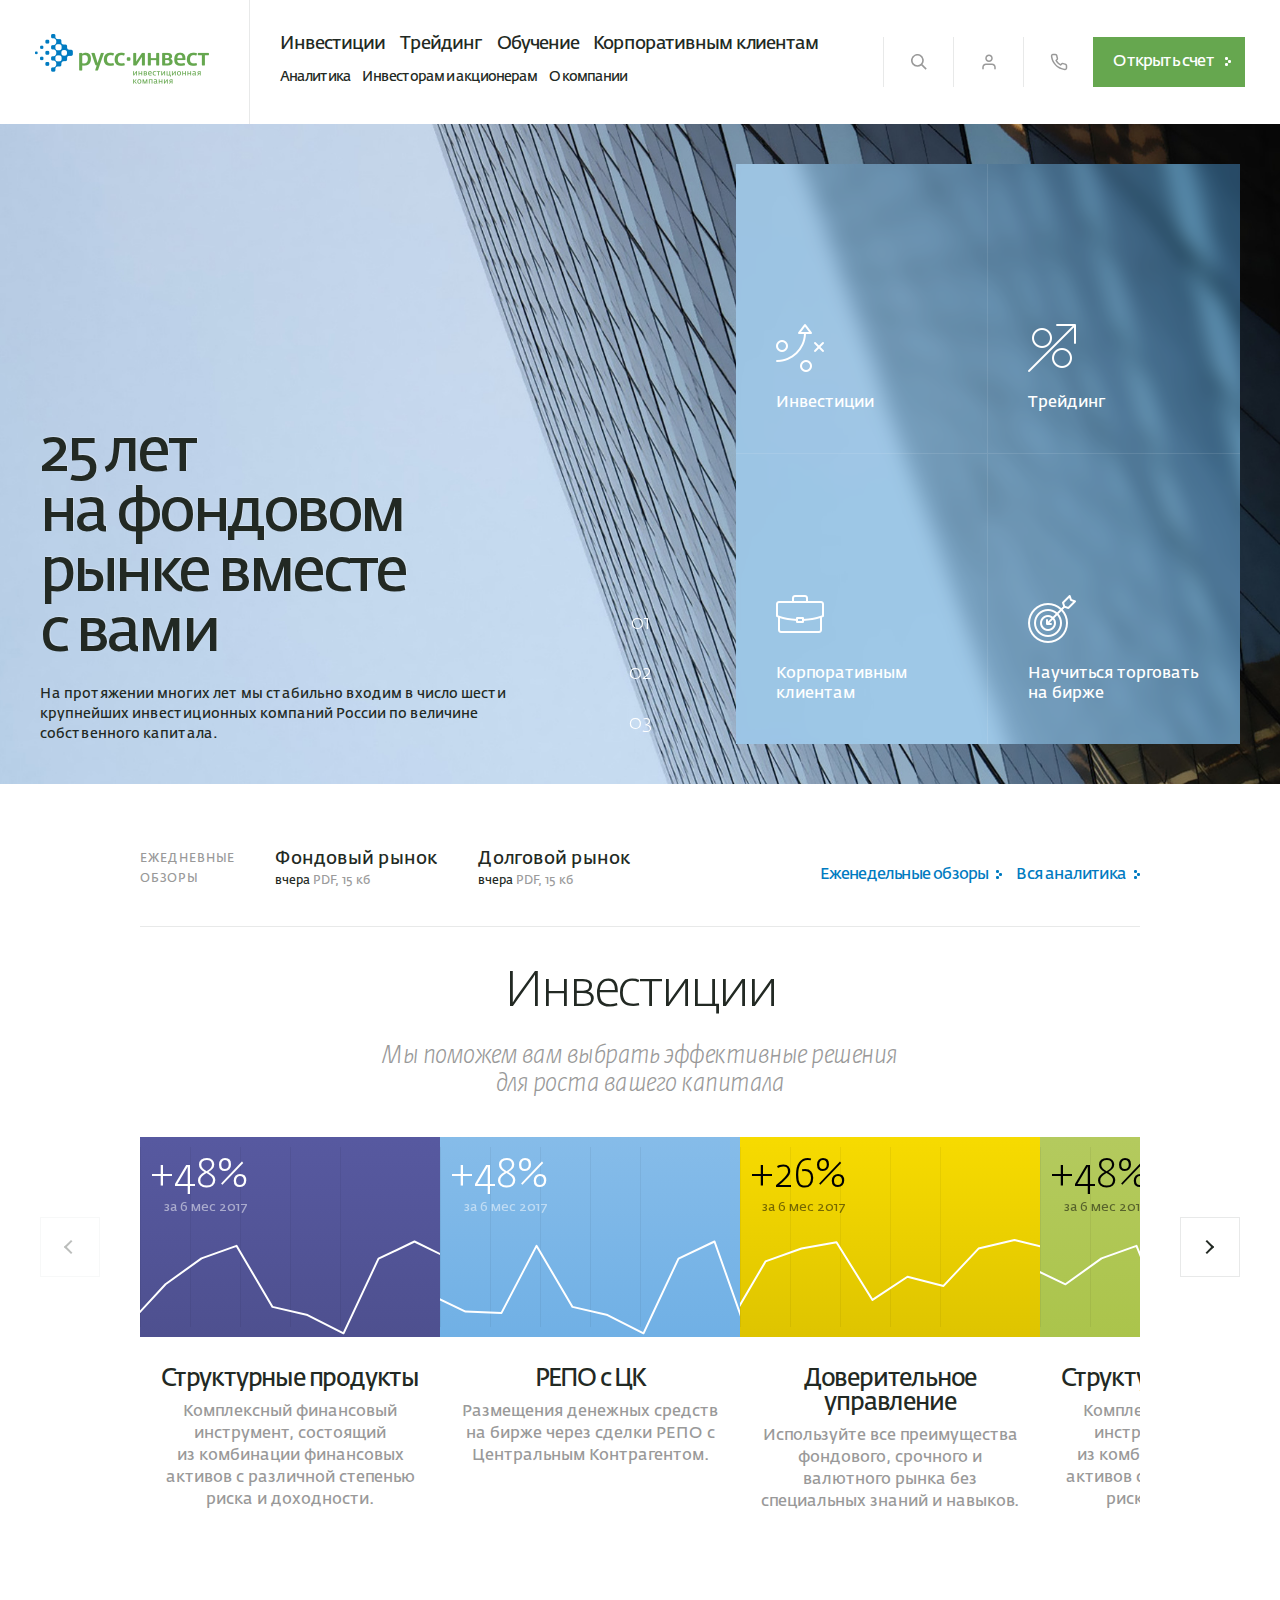
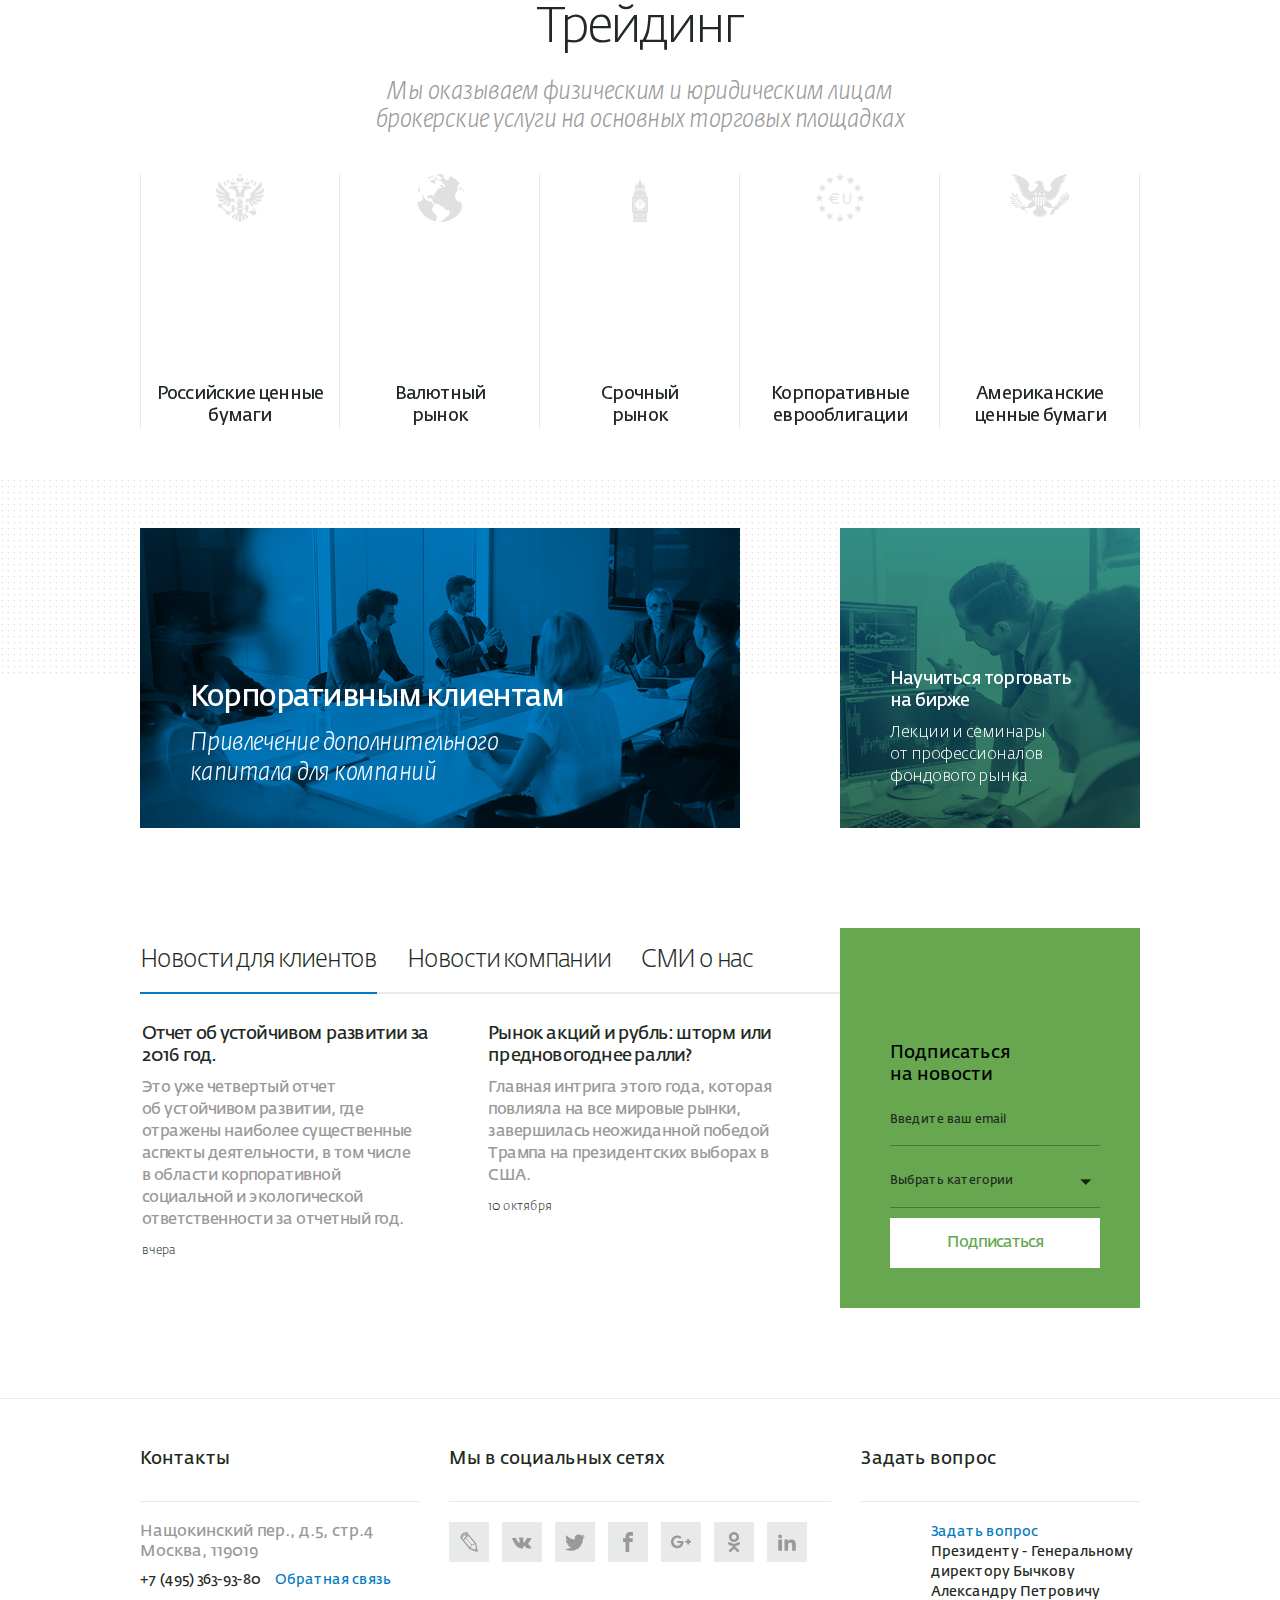
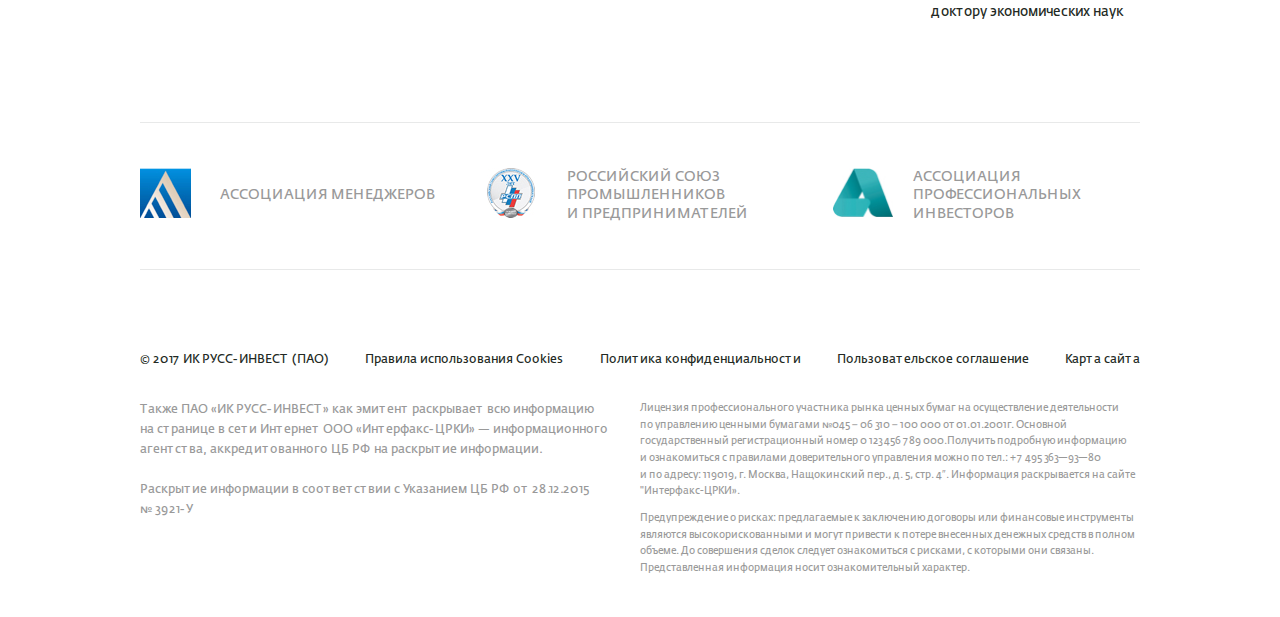
==== index.html @ 2581b84e "+ pages" ====
<!doctype html>
<html lang="ru">

<head>
  <meta charset="utf-8">
  <title>Руссинвест | Главная страница</title>
  <meta content="На протяжении многих лет мы стабильно входим в число шести крупнейших инвестиционных компаний России по величине собственного капитала." name="description">
  <meta content="" name="keywords">
  <meta content="IE=edge" http-equiv="X-UA-Compatible">
  <meta content="telephone=no" name="format-detection">
  <meta property="og:title" content="Главная страница">
  <meta property="og:description" content="На протяжении многих лет мы стабильно входим в число шести крупнейших инвестиционных компаний России по величине собственного капитала.">

  <link rel="shortcut icon" href="favicon.ico">

  <meta name="viewport" content="width=device-width, initial-scale=1.0">
  <meta name="HandheldFriendly" content="true">



  <link href="stylesheets/style.css" rel="stylesheet" type="text/css">


  <script src="javascripts/amcharts/amcharts.js"></script>
  <script src="javascripts/amcharts/serial.js"></script>
</head>

<body>
  <svg xmlns="http://www.w3.org/2000/svg" class="svg-icon-store">

    <defs>
      <pattern id="pattern1" x="0" y="0" width="6" height="6" patternUnits="userSpaceOnUse">
        <rect x="2" y="2" width="1" height="1" fill="rgba(0, 0, 0, .1)"></rect>
        <rect x="1" y="2" width="1" height="1" fill="rgba(0, 0, 0, .05)"></rect>
        <rect x="2" y="3" width="1" height="1" fill="rgba(0, 0, 0, .05)"></rect>
      </pattern>
    </defs>

    <linearGradient id="green-gradient" x1="0%" y1="0%" x2="100%" y2="100%">
      <stop offset="0%" stop-color="#60a14a" />
      <stop offset="30%" stop-color="#60a14a" />
      <stop offset="100%" stop-color="#98e37e" />
    </linearGradient>

    <linearGradient id="blue-gradient" x1="0%" y1="0%" x2="100%" y2="100%">
      <stop offset="0%" stop-color="#82b7ff" />
      <stop offset="50%" stop-color="#82b7ff" />
      <stop offset="100%" stop-color="#a8d3ff" />
    </linearGradient>


    <symbol id="i-facebook" viewBox="0 0 32 32">
      <path d="M19 6h5V0h-5c-3.86 0-7 3.14-7 7v3H8v6h4v16h6V16h5l1-6h-6V7c0-.542.458-1 1-1z" />
    </symbol>
    <symbol id="i-gplus" viewBox="0 0 32 32">
      <path d="M10.181 14.294v3.494h5.775c-.231 1.5-1.744 4.394-5.775 4.394-3.475 0-6.313-2.881-6.313-6.431S6.706 9.32 10.181 9.32c1.981 0 3.3.844 4.056 1.569l2.762-2.662c-1.775-1.656-4.075-2.662-6.819-2.662C4.549 5.571-.001 10.121-.001 15.753s4.55 10.181 10.181 10.181c5.875 0 9.775-4.131 9.775-9.95a9.27 9.27 0 0 0-.163-1.688h-9.613zM32 14h-3v-3h-3v3h-3v3h3v3h3v-3h3z"
      />
    </symbol>
    <symbol id="i-instagram" viewBox="0 0 32 32">
      <path d="M16 2.881c4.275 0 4.781.019 6.462.094 1.563.069 2.406.331 2.969.55a4.952 4.952 0 0 1 1.837 1.194 5.015 5.015 0 0 1 1.2 1.838c.219.563.481 1.412.55 2.969.075 1.688.094 2.194.094 6.463s-.019 4.781-.094 6.463c-.069 1.563-.331 2.406-.55 2.969a4.94 4.94 0 0 1-1.194 1.837 5.02 5.02 0 0 1-1.837 1.2c-.563.219-1.413.481-2.969.55-1.688.075-2.194.094-6.463.094s-4.781-.019-6.463-.094c-1.563-.069-2.406-.331-2.969-.55a4.952 4.952 0 0 1-1.838-1.194 5.02 5.02 0 0 1-1.2-1.837c-.219-.563-.481-1.413-.55-2.969-.075-1.688-.094-2.194-.094-6.463s.019-4.781.094-6.463c.069-1.563.331-2.406.55-2.969a4.964 4.964 0 0 1 1.194-1.838 5.015 5.015 0 0 1 1.838-1.2c.563-.219 1.412-.481 2.969-.55 1.681-.075 2.188-.094 6.463-.094zM16 0c-4.344 0-4.887.019-6.594.094-1.7.075-2.869.35-3.881.744-1.056.412-1.95.956-2.837 1.85a7.833 7.833 0 0 0-1.85 2.831C.444 6.538.169 7.7.094 9.4.019 11.113 0 11.656 0 16s.019 4.887.094 6.594c.075 1.7.35 2.869.744 3.881.413 1.056.956 1.95 1.85 2.837a7.82 7.82 0 0 0 2.831 1.844c1.019.394 2.181.669 3.881.744 1.706.075 2.25.094 6.594.094s4.888-.019 6.594-.094c1.7-.075 2.869-.35 3.881-.744 1.05-.406 1.944-.956 2.831-1.844s1.438-1.781 1.844-2.831c.394-1.019.669-2.181.744-3.881.075-1.706.094-2.25.094-6.594s-.019-4.887-.094-6.594c-.075-1.7-.35-2.869-.744-3.881a7.506 7.506 0 0 0-1.831-2.844A7.82 7.82 0 0 0 26.482.843C25.463.449 24.301.174 22.601.099c-1.712-.081-2.256-.1-6.6-.1z"
      />
      <path d="M16 7.781c-4.537 0-8.219 3.681-8.219 8.219s3.681 8.219 8.219 8.219 8.219-3.681 8.219-8.219A8.221 8.221 0 0 0 16 7.781zm0 13.55a5.331 5.331 0 1 1 0-10.663 5.331 5.331 0 0 1 0 10.663zM26.462 7.456a1.919 1.919 0 1 1-3.838 0 1.919 1.919 0 0 1 3.838 0z"
      />
    </symbol>
    <symbol id="i-linkedin2" viewBox="0 0 32 32">
      <path d="M12 12h5.535v2.837h.079c.77-1.381 2.655-2.837 5.464-2.837C28.92 12 30 15.637 30 20.367V30h-5.769v-8.54c0-2.037-.042-4.657-3.001-4.657-3.005 0-3.463 2.218-3.463 4.509V30H12V12zM2 12h6v18H2V12zM8 7a3 3 0 1 1-6 0 3 3 0 0 1 6 0z" />
    </symbol>
    <symbol id="i-lj" viewBox="0 0 21 24">
      <path fill-rule="evenodd" d="M17.78 14.537c-.91.695-2.83 1.104-4.365.798.121 1.247-.141 2.84-.91 4.127l2.81 1.064 2.262.858c.323-.572.808-.92 1.354-1.144l-.526-2.555-.626-3.148zm-7.476-9.32c-1.193.225-2.364.838-3.395 1.737l5.86 7.153c.686.818 3.656.491 4.586-.306l-7.051-8.584zm2.02 9.239l-5.84-7.093a9.43 9.43 0 0 0-1.878 2.8l7.273 8.87c.425-.572 1.293-3.556.445-4.577zM8.223 2.682c-2.587.49-4.648 2.269-5.718 4.926l1.333 1.635C5.01 6.566 7.273 4.747 9.536 4.277L8.223 2.682zM7.11 5.176L5.879 3.684a6.857 6.857 0 0 1 1.778-.756l1.192 1.43a7.1 7.1 0 0 0-1.738.818zM1.757 6.709c1.03-2.698 3.414-4.517 5.698-4.967l-.283-.327c-2.587.164-5.031 1.962-5.718 4.906l.303.388zM7.98.189L18.749 13.31c.161.205.262.41.303.676l1.94 9.524c.06.265-.203.573-.486.47-3.01-1.125-5.96-2.248-8.93-3.372-.242-.082-.323-.164-.485-.349L.101 6.872c-.102-.122-.122-.327-.082-.49.465-1.84 1.071-3.21 2.607-4.517C4.16.536 5.616.148 7.516.005c.222-.02.323.02.464.184z"
      />
    </symbol>
    <symbol id="i-odnoklassniki" viewBox="0 0 20 28">
      <path d="M10 14.172c-3.906 0-7.094-3.172-7.094-7.078C2.906 3.172 6.093 0 10 0s7.094 3.172 7.094 7.094c0 3.906-3.187 7.078-7.094 7.078zm0-10.578a3.49 3.49 0 0 0-3.484 3.5c0 1.922 1.563 3.484 3.484 3.484s3.484-1.563 3.484-3.484c0-1.937-1.563-3.5-3.484-3.5zm8.172 11.437c.688 1.406-.094 2.078-1.875 3.234-1.5.953-3.563 1.328-4.922 1.469l1.141 1.125 4.172 4.172c.625.641.625 1.672 0 2.297l-.187.203a1.66 1.66 0 0 1-2.312 0 956.276 956.276 0 0 0-4.172-4.188l-4.172 4.188c-.641.625-1.672.625-2.297 0l-.187-.203a1.612 1.612 0 0 1 0-2.297c1.062-1.062 2.578-2.594 4.172-4.172l1.125-1.125c-1.344-.141-3.437-.5-4.953-1.469-1.781-1.156-2.562-1.828-1.875-3.234.406-.797 1.516-1.469 2.984-.313 0 0 1.984 1.578 5.187 1.578s5.187-1.578 5.187-1.578c1.469-1.156 2.578-.484 2.984.313z"
      />
    </symbol>
    <symbol id="i-phone" viewBox="0 0 24 24">
      <path d="M20.4 13.9c-.9-.1-1.8-.3-2.6-.6-1.1-.4-2.3-.1-3.2.7l-.7.7c-1.8-1.2-3.4-2.7-4.6-4.6l.7-.7c.8-.8 1.1-2.1.7-3.2-.3-.8-.5-1.7-.6-2.6C9.9 2.1 8.6 1 7.1 1H3.8c-.8.1-1.5.5-2 1.1s-.7 1.4-.7 2.2c.3 3.2 1.5 6.4 3.2 9.1 1.6 2.5 3.8 4.7 6.3 6.3 2.7 1.8 5.9 2.9 9.1 3.2h.3c.8 0 1.6-.3 2.1-.9s.9-1.3.9-2.1v-3c0-1.5-1.1-2.8-2.6-3zm.6 3v3c0 .3-.1.5-.3.7s-.4.3-.8.3c-2.9-.3-5.7-1.3-8.2-2.9-2.3-1.4-4.2-3.4-5.7-5.7C4.4 9.8 3.4 7 3.1 4.1c0-.3.1-.5.2-.7.2-.2.5-.4.8-.4h3c.5 0 .9.4 1 .9.1 1 .4 2.1.8 3 .1.4 0 .8-.2 1.1L7.4 9.2c-.3.3-.4.8-.2 1.2 1.5 2.7 3.7 4.9 6.4 6.4.4.2.9.2 1.2-.2l1.3-1.3c.3-.3.7-.4 1.1-.2 1 .4 2 .6 3 .8.4.1.8.5.8 1z"
      />
    </symbol>
    <symbol id="i-search" viewBox="0 0 20 20">
      <path d="M12.9 14.32a7.947 7.947 0 0 1-4.908 1.682 8 8 0 1 1 6.305-3.075l.013-.018 5.35 5.33-1.42 1.42-5.33-5.34zM8 14A6 6 0 1 0 8 2a6 6 0 1 0 0 12z" />
    </symbol>
    <symbol id="i-twitter" viewBox="0 0 32 32">
      <path d="M32 7.075a12.941 12.941 0 0 1-3.769 1.031 6.601 6.601 0 0 0 2.887-3.631 13.21 13.21 0 0 1-4.169 1.594A6.565 6.565 0 0 0 22.155 4a6.563 6.563 0 0 0-6.563 6.563c0 .512.056 1.012.169 1.494A18.635 18.635 0 0 1 2.23 5.195a6.56 6.56 0 0 0-.887 3.3 6.557 6.557 0 0 0 2.919 5.463 6.565 6.565 0 0 1-2.975-.819v.081a6.565 6.565 0 0 0 5.269 6.437 6.574 6.574 0 0 1-2.968.112 6.588 6.588 0 0 0 6.131 4.563 13.17 13.17 0 0 1-9.725 2.719 18.568 18.568 0 0 0 10.069 2.95c12.075 0 18.681-10.006 18.681-18.681 0-.287-.006-.569-.019-.85A13.216 13.216 0 0 0 32 7.076z"
      />
    </symbol>
    <symbol id="i-user" viewBox="0 0 24 24">
      <path d="M16 14H8c-2.8 0-5 2.2-5 5v2c0 .6.4 1 1 1s1-.4 1-1v-2c0-1.7 1.3-3 3-3h8c1.7 0 3 1.3 3 3v2c0 .6.4 1 1 1s1-.4 1-1v-2c0-2.8-2.2-5-5-5zM12 12c2.8 0 5-2.2 5-5s-2.2-5-5-5-5 2.2-5 5 2.2 5 5 5zm0-8c1.7 0 3 1.3 3 3s-1.3 3-3 3-3-1.3-3-3 1.3-3 3-3z" />
    </symbol>
    <symbol id="i-vk" viewBox="0 0 31 28">
      <path d="M29.953 8.125c.234.641-.5 2.141-2.344 4.594-3.031 4.031-3.359 3.656-.859 5.984 2.406 2.234 2.906 3.313 2.984 3.453 0 0 1 1.75-1.109 1.766l-4 .063c-.859.172-2-.609-2-.609-1.5-1.031-2.906-3.703-4-3.359 0 0-1.125.359-1.094 2.766.016.516-.234.797-.234.797s-.281.297-.828.344h-1.797c-3.953.25-7.438-3.391-7.438-3.391S3.421 16.595.078 8.736c-.219-.516.016-.766.016-.766s.234-.297.891-.297l4.281-.031c.406.063.688.281.688.281s.25.172.375.5c.703 1.75 1.609 3.344 1.609 3.344 1.563 3.219 2.625 3.766 3.234 3.437 0 0 .797-.484.625-4.375-.063-1.406-.453-2.047-.453-2.047-.359-.484-1.031-.625-1.328-.672-.234-.031.156-.594.672-.844.766-.375 2.125-.391 3.734-.375 1.266.016 1.625.094 2.109.203 1.484.359.984 1.734.984 5.047 0 1.062-.203 2.547.562 3.031.328.219 1.141.031 3.141-3.375 0 0 .938-1.625 1.672-3.516.125-.344.391-.484.391-.484s.25-.141.594-.094l4.5-.031c1.359-.172 1.578.453 1.578.453z"
      />
    </symbol>
  </svg>
  <div class="wrapper">
    <header class="header">
      <div class="header__row">
        <a href="/" class="header__logo">
          <img src="images/logo.png" srcset="images/logo2x.png 2x, images/logo3x.png 3x" alt="header__logo-img" class="Руссинвест" />
        </a>
        <div class="header__col header__col--nav">
          <nav class="nav">

            <a class="nav__item " href="/invest.html">Инвестиции</a>

            <a class="nav__item " href="/trading.html">Трейдинг</a>

            <a class="nav__item " href="/learn_trading.html">Обучение</a>

            <a class="nav__item " href="/corporate.html">Корпоративным клиентам</a>

          </nav>
          <div class="nav nav--variant-small">

            <a href="/analytics.html" class="nav__item ">Аналитика</a>

            <a href="/investors.html" class="nav__item ">Инвесторам и акционерам</a>

            <a href="/about.html" class="nav__item ">О компании</a>

          </div>
        </div>

        <div class="header__col header__col--bar">
          <div class="bar">
            <div class="bar__item">
              <a href="#" class="bar__btn"><span class="svg-icon svg-icon--i-search "><svg xmlns="http://www.w3.org/2000/svg" class="svg-icon__glyph" role="img"><use xlink:href="#i-search"></use></svg></span></a>
            </div>
            <div class="bar__item">
              <a href="#" class="bar__btn"><span class="svg-icon svg-icon--i-user "><svg xmlns="http://www.w3.org/2000/svg" class="svg-icon__glyph" role="img"><use xlink:href="#i-user"></use></svg></span></a>
            </div>
            <div class="bar__item">
              <a href="#" class="bar__btn"><span class="svg-icon svg-icon--i-phone "><svg xmlns="http://www.w3.org/2000/svg" class="svg-icon__glyph" role="img"><use xlink:href="#i-phone"></use></svg></span></a>
            </div>
            <div class="bar__item">
              <a href="#" class="btn btn--default btn--with-arrow">

            Открыть счет

          </a>
            </div>
          </div>
        </div>
      </div>
    </header>
  </div>


  <section class="section hero">
    <div class="hero__wrapper">
      <div class="hero__slider">

        <div class="hero__slide " style="background-image: url(uploads/bitmap.jpg)">
          <div class="hero__container">

            <div class="hero__row">
              <div class="hero__column">
                <div class="hero__data">
                  <h2 class="hero__title">25&nbsp;лет на&nbsp;фондовом рынке вместе с&nbsp;вами</h2>
                  <p class="hero__text">На&nbsp;протяжении многих лет мы&nbsp;стабильно входим в&nbsp;число шести крупнейших инвестиционных компаний России по&nbsp;величине собственного капитала.</p>
                </div>
              </div>
              <div class="hero__column hero__column--position-right">
                <div class="hero__tile-list">
                  <div class="hero__tile-item">
                    <a class="hero__tile">
                      <div class="hero__tile-icon">
                        <img src="uploads/finance-finance-plan.png" srcset="uploads/finance-finance-plan2x.png 2x, uploads/finance-finance-plan3x.png 3x" alt="" />
                      </div>
                      <div class="hero__tile-text">Инвестиции</div>
                    </a>
                  </div>
                  <div class="hero__tile-item">
                    <a class="hero__tile">
                      <div class="hero__tile-icon">
                        <img src="uploads/finance-increasing-revenue.png" srcset="uploads/finance-increasing-revenue2x.png 2x, uploads/finance-increasing-revenue3x.png 3x" alt="" />
                      </div>
                      <div class="hero__tile-text">Трейдинг</div>
                    </a>
                  </div>
                  <div class="hero__tile-item">
                    <a class="hero__tile">
                      <div class="hero__tile-icon">
                        <img src="uploads/finance-business-bag.png" srcset="uploads/finance-business-bag2x.png 2x, uploads/finance-business-bag3x.png 3x" alt="" />
                      </div>
                      <div class="hero__tile-text">Корпоративным клиентам</div>
                    </a>
                  </div>
                  <div class="hero__tile-item">
                    <a class="hero__tile">
                      <div class="hero__tile-icon">
                        <img src="uploads/finance-finance-target-2.png" srcset="uploads/finance-finance-target-22x.png 2x, uploads/finance-finance-target-23x.png 3x" alt="" />
                      </div>
                      <div class="hero__tile-text">Научиться торговать на&nbsp;бирже</div>
                    </a>
                  </div>
                </div>
              </div>
            </div>
          </div>
        </div>

        <div class="hero__slide hero__slide--theme-dark" style="background-image: url(uploads/bitmap2.jpg)">
          <div class="hero__container">

            <div class="hero__row">
              <div class="hero__column">
                <div class="hero__data">
                  <h2 class="hero__title">Lorem ipsum dolor sit amet.</h2>
                  <p class="hero__text">Lorem ipsum dolor sit amet, consectetur adipisicing elit. Consequuntur eaque, itaque, totam vel magnam blanditiis ipsam. Molestiae amet quibusdam, dolore quis molestias ex dolorem minima, consequuntur cupiditate quasi in facilis.</p>
                </div>
              </div>
              <div class="hero__column hero__column--position-right">
                <div class="hero__tile-list">
                  <div class="hero__tile-item">
                    <a class="hero__tile">
                      <div class="hero__tile-icon">
                        <img src="uploads/finance-finance-plan.png" srcset="uploads/finance-finance-plan2x.png 2x, uploads/finance-finance-plan3x.png 3x" alt="" />
                      </div>
                      <div class="hero__tile-text">Инвестиции</div>
                    </a>
                  </div>
                  <div class="hero__tile-item">
                    <a class="hero__tile">
                      <div class="hero__tile-icon">
                        <img src="uploads/finance-increasing-revenue.png" srcset="uploads/finance-increasing-revenue2x.png 2x, uploads/finance-increasing-revenue3x.png 3x" alt="" />
                      </div>
                      <div class="hero__tile-text">Трейдинг</div>
                    </a>
                  </div>
                  <div class="hero__tile-item">
                    <a class="hero__tile">
                      <div class="hero__tile-icon">
                        <img src="uploads/finance-business-bag.png" srcset="uploads/finance-business-bag2x.png 2x, uploads/finance-business-bag3x.png 3x" alt="" />
                      </div>
                      <div class="hero__tile-text">Корпоративным клиентам</div>
                    </a>
                  </div>
                  <div class="hero__tile-item">
                    <a class="hero__tile">
                      <div class="hero__tile-icon">
                        <img src="uploads/finance-finance-target-2.png" srcset="uploads/finance-finance-target-22x.png 2x, uploads/finance-finance-target-23x.png 3x" alt="" />
                      </div>
                      <div class="hero__tile-text">Научиться торговать на&nbsp;бирже</div>
                    </a>
                  </div>
                </div>
              </div>
            </div>
          </div>
        </div>

        <div class="hero__slide " style="background-image: url(uploads/bitmap.jpg)">
          <div class="hero__container">

            <div class="hero__row">
              <div class="hero__column">
                <div class="hero__data">
                  <h2 class="hero__title">Consequuntur eaque, itaque, totam</h2>
                  <p class="hero__text">Lorem ipsum dolor sit amet, consectetur adipisicing elit. Consequuntur eaque, itaque, totam vel magnam blanditiis ipsam. Molestiae amet quibusdam, dolore quis molestias ex dolorem minima, consequuntur cupiditate quasi in facilis.</p>
                </div>
              </div>
              <div class="hero__column hero__column--position-right">
                <div class="hero__tile-list">
                  <div class="hero__tile-item">
                    <a class="hero__tile">
                      <div class="hero__tile-icon">
                        <img src="uploads/finance-finance-plan.png" srcset="uploads/finance-finance-plan2x.png 2x, uploads/finance-finance-plan3x.png 3x" alt="" />
                      </div>
                      <div class="hero__tile-text">Инвестиции</div>
                    </a>
                  </div>
                  <div class="hero__tile-item">
                    <a class="hero__tile">
                      <div class="hero__tile-icon">
                        <img src="uploads/finance-increasing-revenue.png" srcset="uploads/finance-increasing-revenue2x.png 2x, uploads/finance-increasing-revenue3x.png 3x" alt="" />
                      </div>
                      <div class="hero__tile-text">Трейдинг</div>
                    </a>
                  </div>
                  <div class="hero__tile-item">
                    <a class="hero__tile">
                      <div class="hero__tile-icon">
                        <img src="uploads/finance-business-bag.png" srcset="uploads/finance-business-bag2x.png 2x, uploads/finance-business-bag3x.png 3x" alt="" />
                      </div>
                      <div class="hero__tile-text">Корпоративным клиентам</div>
                    </a>
                  </div>
                  <div class="hero__tile-item">
                    <a class="hero__tile">
                      <div class="hero__tile-icon">
                        <img src="uploads/finance-finance-target-2.png" srcset="uploads/finance-finance-target-22x.png 2x, uploads/finance-finance-target-23x.png 3x" alt="" />
                      </div>
                      <div class="hero__tile-text">Научиться торговать на&nbsp;бирже</div>
                    </a>
                  </div>
                </div>
              </div>
            </div>
          </div>
        </div>

      </div>
    </div>
  </section>
  <div class="section">
    <div class="container">
      <div class="docline">
        <div class="docline__item docline__label">
          Ежедневные
          <br>обзоры
        </div>
        <div class="docline__item">
          <a href="/" download class="docline__doc">
            <span class="docline__doc-title">Фондовый рынок</span>
            <div class="docline__doc-meta">
              <span class="docline__doc-date">вчера</span>
              <span class="docline__doc-info">PDF, 15 кб</span>
            </div>
          </a>
        </div>
        <div class="docline__item">
          <a href="/" download class="docline__doc">
            <span class="docline__doc-title">Долговой рынок</span>
            <div class="docline__doc-meta">
              <span class="docline__doc-date">вчера</span>
              <span class="docline__doc-info">PDF, 15 кб</span>
            </div>
          </a>
        </div>

        <div class="docline__controls">
          <a href="#" class="brandlink">Еженедельные обзоры</a>
          <a href="#" class="brandlink">Вся аналитика</a>
        </div>

      </div>
      <h2 class="title">Инвестиции</h2>
      <p class="title-text">Мы&nbsp;поможем вам выбрать эффективные решения для роста вашего капитала</p>
      <div class="invest-slider">
        <div class="invest-slider__arrow invest-slider__arrow--prev"></div>
        <div class="invest-slider__arrow invest-slider__arrow--next"></div>
        <div class="invest-slider__outer">
          <div class="invest-slider__list">
            <div class="invest-slider__item">
              <a href="/" class="invest-card" data-chart="%5B%7B%22date%22%3A%221950%22%2C%22value%22%3A-0.307%7D%2C%7B%22date%22%3A%221951%22%2C%22value%22%3A-0.168%7D%2C%7B%22date%22%3A%221952%22%2C%22value%22%3A-0.073%7D%2C%7B%22date%22%3A%221953%22%2C%22value%22%3A-0.027%7D%2C%7B%22date%22%3A%221954%22%2C%22value%22%3A-0.251%7D%2C%7B%22date%22%3A%221955%22%2C%22value%22%3A-0.281%7D%2C%7B%22date%22%3A%221956%22%2C%22value%22%3A-0.348%7D%2C%7B%22date%22%3A%221957%22%2C%22value%22%3A-0.074%7D%2C%7B%22date%22%3A%221958%22%2C%22value%22%3A-0.011%7D%2C%7B%22date%22%3A%221959%22%2C%22value%22%3A-0.074%7D%5D">
                <div class="invest-card__img">
                  <div class="invest-card__meta">
                    <div class="invest-card__meta-title">+48%</div>
                    <div class="invest-card__meta-text">за 6 мес 2017</div>
                  </div>

                  <div class="invest-card__test"></div>
                  <div class="invest-card__img-inner">
                    <img src="uploads/ouline-graph.png" srcset="uploads/ouline-graph2x.png 2x, uploads/ouline-graph3x.png 3x" alt="" />
                  </div>
                </div>
                <div class="invest-card__data">
                  <div class="invest-card__title">Структурные продукты</div>
                  <div class="invest-card__text">Комплексный финансовый инструмент, состоящий из&nbsp;комбинации финансовых активов с&nbsp;различной степенью риска и&nbsp;доходности.</div>
                </div>
                <div class="invest-card__control">
                  <div class="brandlink">Проконсультироваться</div>
                </div>
              </a>
            </div>

            <div class="invest-slider__item">
              <a href="/" class="invest-card" data-chart="%5B%7B%22date%22%3A%221950%22%2C%22value%22%3A-0.207%7D%2C%7B%22date%22%3A%221951%22%2C%22value%22%3A-0.268%7D%2C%7B%22date%22%3A%221952%22%2C%22value%22%3A-0.273%7D%2C%7B%22date%22%3A%221953%22%2C%22value%22%3A-0.027%7D%2C%7B%22date%22%3A%221954%22%2C%22value%22%3A-0.251%7D%2C%7B%22date%22%3A%221955%22%2C%22value%22%3A-0.281%7D%2C%7B%22date%22%3A%221956%22%2C%22value%22%3A-0.348%7D%2C%7B%22date%22%3A%221957%22%2C%22value%22%3A-0.074%7D%2C%7B%22date%22%3A%221958%22%2C%22value%22%3A-0.011%7D%2C%7B%22date%22%3A%221959%22%2C%22value%22%3A-0.374%7D%5D">
                <div class="invest-card__img">
                  <div class="invest-card__meta">
                    <div class="invest-card__meta-title">+48%</div>
                    <div class="invest-card__meta-text">за 6 мес 2017</div>
                  </div>

                  <div class="invest-card__test"></div>
                  <div class="invest-card__img-inner">
                    <img src="uploads/group-4.png" srcset="uploads/group-42x.png 2x, uploads/group-43x.png 3x" alt="" />
                  </div>
                </div>
                <div class="invest-card__data">
                  <div class="invest-card__title">РЕПО с ЦК</div>
                  <div class="invest-card__text">Размещения денежных средств на бирже через сделки РЕПО с Центральным Контрагентом.</div>
                </div>
                <div class="invest-card__control">
                  <div class="brandlink">Проконсультироваться</div>
                </div>
              </a>
            </div>

            <div class="invest-slider__item">
              <a href="/" class="invest-card" data-chart="%5B%7B%22date%22%3A%221950%22%2C%22value%22%3A-0.607%7D%2C%7B%22date%22%3A%221951%22%2C%22value%22%3A-0.168%7D%2C%7B%22date%22%3A%221952%22%2C%22value%22%3A-0.073%7D%2C%7B%22date%22%3A%221953%22%2C%22value%22%3A-0.027%7D%2C%7B%22date%22%3A%221954%22%2C%22value%22%3A-0.451%7D%2C%7B%22date%22%3A%221955%22%2C%22value%22%3A-0.281%7D%2C%7B%22date%22%3A%221956%22%2C%22value%22%3A-0.348%7D%2C%7B%22date%22%3A%221957%22%2C%22value%22%3A-0.074%7D%2C%7B%22date%22%3A%221958%22%2C%22value%22%3A-0.011%7D%2C%7B%22date%22%3A%221959%22%2C%22value%22%3A-0.074%7D%5D">
                <div class="invest-card__img">
                  <div class="invest-card__meta">
                    <div class="invest-card__meta-title">+26%</div>
                    <div class="invest-card__meta-text">за 6 мес 2017</div>
                  </div>

                  <div class="invest-card__test"></div>
                  <div class="invest-card__img-inner">
                    <img src="uploads/ouline-graph.png" srcset="uploads/ouline-graph2x.png 2x, uploads/ouline-graph3x.png 3x" alt="" />
                  </div>
                </div>
                <div class="invest-card__data">
                  <div class="invest-card__title">Доверительное управление</div>
                  <div class="invest-card__text">Используйте все преимущества фондового, срочного и валютного рынка без специальных знаний и навыков.</div>
                </div>
                <div class="invest-card__control">
                  <div class="brandlink">Проконсультироваться</div>
                </div>
              </a>
            </div>

            <div class="invest-slider__item">
              <a href="/" class="invest-card" data-chart="%5B%7B%22date%22%3A%221950%22%2C%22value%22%3A-0.107%7D%2C%7B%22date%22%3A%221951%22%2C%22value%22%3A-0.168%7D%2C%7B%22date%22%3A%221952%22%2C%22value%22%3A-0.073%7D%2C%7B%22date%22%3A%221953%22%2C%22value%22%3A-0.027%7D%2C%7B%22date%22%3A%221954%22%2C%22value%22%3A-0.351%7D%2C%7B%22date%22%3A%221955%22%2C%22value%22%3A-0.281%7D%2C%7B%22date%22%3A%221956%22%2C%22value%22%3A-0.348%7D%2C%7B%22date%22%3A%221957%22%2C%22value%22%3A-0.074%7D%2C%7B%22date%22%3A%221958%22%2C%22value%22%3A-0.011%7D%2C%7B%22date%22%3A%221959%22%2C%22value%22%3A-0.074%7D%5D">
                <div class="invest-card__img">
                  <div class="invest-card__meta">
                    <div class="invest-card__meta-title">+48%</div>
                    <div class="invest-card__meta-text">за 6 мес 2017</div>
                  </div>

                  <div class="invest-card__test"></div>
                  <div class="invest-card__img-inner">
                    <img src="uploads/group-4.png" srcset="uploads/group-42x.png 2x, uploads/group-43x.png 3x" alt="" />
                  </div>
                </div>
                <div class="invest-card__data">
                  <div class="invest-card__title">Структурные продукты</div>
                  <div class="invest-card__text">Комплексный финансовый инструмент, состоящий из&nbsp;комбинации финансовых активов с&nbsp;различной степенью риска и&nbsp;доходности.</div>
                </div>
                <div class="invest-card__control">
                  <div class="brandlink">Проконсультироваться</div>
                </div>
              </a>
            </div>

            <div class="invest-slider__item">
              <a href="/" class="invest-card" data-chart="%5B%7B%22date%22%3A%221950%22%2C%22value%22%3A-0.307%7D%2C%7B%22date%22%3A%221951%22%2C%22value%22%3A-0.168%7D%2C%7B%22date%22%3A%221952%22%2C%22value%22%3A-0.073%7D%2C%7B%22date%22%3A%221953%22%2C%22value%22%3A-0.027%7D%2C%7B%22date%22%3A%221954%22%2C%22value%22%3A-0.251%7D%2C%7B%22date%22%3A%221955%22%2C%22value%22%3A-0.281%7D%2C%7B%22date%22%3A%221956%22%2C%22value%22%3A-0.348%7D%2C%7B%22date%22%3A%221957%22%2C%22value%22%3A-0.074%7D%2C%7B%22date%22%3A%221958%22%2C%22value%22%3A-0.011%7D%2C%7B%22date%22%3A%221959%22%2C%22value%22%3A-0.074%7D%5D">
                <div class="invest-card__img">
                  <div class="invest-card__meta">
                    <div class="invest-card__meta-title">+48%</div>
                    <div class="invest-card__meta-text">за 6 мес 2017</div>
                  </div>

                  <div class="invest-card__test"></div>
                  <div class="invest-card__img-inner">
                    <img src="uploads/ouline-graph.png" srcset="uploads/ouline-graph2x.png 2x, uploads/ouline-graph3x.png 3x" alt="" />
                  </div>
                </div>
                <div class="invest-card__data">
                  <div class="invest-card__title">Структурные продукты</div>
                  <div class="invest-card__text">Комплексный финансовый инструмент, состоящий из&nbsp;комбинации финансовых активов с&nbsp;различной степенью риска и&nbsp;доходности.</div>
                </div>
                <div class="invest-card__control">
                  <div class="brandlink">Проконсультироваться</div>
                </div>
              </a>
            </div>

            <div class="invest-slider__item">
              <a href="/" class="invest-card" data-chart="%5B%7B%22date%22%3A%221950%22%2C%22value%22%3A-0.207%7D%2C%7B%22date%22%3A%221951%22%2C%22value%22%3A-0.268%7D%2C%7B%22date%22%3A%221952%22%2C%22value%22%3A-0.273%7D%2C%7B%22date%22%3A%221953%22%2C%22value%22%3A-0.027%7D%2C%7B%22date%22%3A%221954%22%2C%22value%22%3A-0.251%7D%2C%7B%22date%22%3A%221955%22%2C%22value%22%3A-0.281%7D%2C%7B%22date%22%3A%221956%22%2C%22value%22%3A-0.348%7D%2C%7B%22date%22%3A%221957%22%2C%22value%22%3A-0.074%7D%2C%7B%22date%22%3A%221958%22%2C%22value%22%3A-0.011%7D%2C%7B%22date%22%3A%221959%22%2C%22value%22%3A-0.374%7D%5D">
                <div class="invest-card__img">
                  <div class="invest-card__meta">
                    <div class="invest-card__meta-title">+48%</div>
                    <div class="invest-card__meta-text">за 6 мес 2017</div>
                  </div>

                  <div class="invest-card__test"></div>
                  <div class="invest-card__img-inner">
                    <img src="uploads/group-4.png" srcset="uploads/group-42x.png 2x, uploads/group-43x.png 3x" alt="" />
                  </div>
                </div>
                <div class="invest-card__data">
                  <div class="invest-card__title">РЕПО с ЦК</div>
                  <div class="invest-card__text">Размещения денежных средств на бирже через сделки РЕПО с Центральным Контрагентом.</div>
                </div>
                <div class="invest-card__control">
                  <div class="brandlink">Проконсультироваться</div>
                </div>
              </a>
            </div>

            <div class="invest-slider__item">
              <a href="/" class="invest-card" data-chart="%5B%7B%22date%22%3A%221950%22%2C%22value%22%3A-0.607%7D%2C%7B%22date%22%3A%221951%22%2C%22value%22%3A-0.168%7D%2C%7B%22date%22%3A%221952%22%2C%22value%22%3A-0.073%7D%2C%7B%22date%22%3A%221953%22%2C%22value%22%3A-0.027%7D%2C%7B%22date%22%3A%221954%22%2C%22value%22%3A-0.451%7D%2C%7B%22date%22%3A%221955%22%2C%22value%22%3A-0.281%7D%2C%7B%22date%22%3A%221956%22%2C%22value%22%3A-0.348%7D%2C%7B%22date%22%3A%221957%22%2C%22value%22%3A-0.074%7D%2C%7B%22date%22%3A%221958%22%2C%22value%22%3A-0.011%7D%2C%7B%22date%22%3A%221959%22%2C%22value%22%3A-0.074%7D%5D">
                <div class="invest-card__img">
                  <div class="invest-card__meta">
                    <div class="invest-card__meta-title">+26%</div>
                    <div class="invest-card__meta-text">за 6 мес 2017</div>
                  </div>

                  <div class="invest-card__test"></div>
                  <div class="invest-card__img-inner">
                    <img src="uploads/ouline-graph.png" srcset="uploads/ouline-graph2x.png 2x, uploads/ouline-graph3x.png 3x" alt="" />
                  </div>
                </div>
                <div class="invest-card__data">
                  <div class="invest-card__title">Доверительное управление</div>
                  <div class="invest-card__text">Используйте все преимущества фондового, срочного и валютного рынка без специальных знаний и навыков.</div>
                </div>
                <div class="invest-card__control">
                  <div class="brandlink">Проконсультироваться</div>
                </div>
              </a>
            </div>

            <div class="invest-slider__item">
              <a href="/" class="invest-card" data-chart="%5B%7B%22date%22%3A%221950%22%2C%22value%22%3A-0.107%7D%2C%7B%22date%22%3A%221951%22%2C%22value%22%3A-0.168%7D%2C%7B%22date%22%3A%221952%22%2C%22value%22%3A-0.073%7D%2C%7B%22date%22%3A%221953%22%2C%22value%22%3A-0.027%7D%2C%7B%22date%22%3A%221954%22%2C%22value%22%3A-0.351%7D%2C%7B%22date%22%3A%221955%22%2C%22value%22%3A-0.281%7D%2C%7B%22date%22%3A%221956%22%2C%22value%22%3A-0.348%7D%2C%7B%22date%22%3A%221957%22%2C%22value%22%3A-0.074%7D%2C%7B%22date%22%3A%221958%22%2C%22value%22%3A-0.011%7D%2C%7B%22date%22%3A%221959%22%2C%22value%22%3A-0.074%7D%5D">
                <div class="invest-card__img">
                  <div class="invest-card__meta">
                    <div class="invest-card__meta-title">+48%</div>
                    <div class="invest-card__meta-text">за 6 мес 2017</div>
                  </div>

                  <div class="invest-card__test"></div>
                  <div class="invest-card__img-inner">
                    <img src="uploads/group-4.png" srcset="uploads/group-42x.png 2x, uploads/group-43x.png 3x" alt="" />
                  </div>
                </div>
                <div class="invest-card__data">
                  <div class="invest-card__title">Структурные продукты</div>
                  <div class="invest-card__text">Комплексный финансовый инструмент, состоящий из&nbsp;комбинации финансовых активов с&nbsp;различной степенью риска и&nbsp;доходности.</div>
                </div>
                <div class="invest-card__control">
                  <div class="brandlink">Проконсультироваться</div>
                </div>
              </a>
            </div>

            <div class="invest-slider__item">
              <a href="/" class="invest-card" data-chart="%5B%7B%22date%22%3A%221950%22%2C%22value%22%3A-0.307%7D%2C%7B%22date%22%3A%221951%22%2C%22value%22%3A-0.168%7D%2C%7B%22date%22%3A%221952%22%2C%22value%22%3A-0.073%7D%2C%7B%22date%22%3A%221953%22%2C%22value%22%3A-0.027%7D%2C%7B%22date%22%3A%221954%22%2C%22value%22%3A-0.251%7D%2C%7B%22date%22%3A%221955%22%2C%22value%22%3A-0.281%7D%2C%7B%22date%22%3A%221956%22%2C%22value%22%3A-0.348%7D%2C%7B%22date%22%3A%221957%22%2C%22value%22%3A-0.074%7D%2C%7B%22date%22%3A%221958%22%2C%22value%22%3A-0.011%7D%2C%7B%22date%22%3A%221959%22%2C%22value%22%3A-0.074%7D%5D">
                <div class="invest-card__img">
                  <div class="invest-card__meta">
                    <div class="invest-card__meta-title">+48%</div>
                    <div class="invest-card__meta-text">за 6 мес 2017</div>
                  </div>

                  <div class="invest-card__test"></div>
                  <div class="invest-card__img-inner">
                    <img src="uploads/ouline-graph.png" srcset="uploads/ouline-graph2x.png 2x, uploads/ouline-graph3x.png 3x" alt="" />
                  </div>
                </div>
                <div class="invest-card__data">
                  <div class="invest-card__title">Структурные продукты</div>
                  <div class="invest-card__text">Комплексный финансовый инструмент, состоящий из&nbsp;комбинации финансовых активов с&nbsp;различной степенью риска и&nbsp;доходности.</div>
                </div>
                <div class="invest-card__control">
                  <div class="brandlink">Проконсультироваться</div>
                </div>
              </a>
            </div>

            <div class="invest-slider__item">
              <a href="/" class="invest-card" data-chart="%5B%7B%22date%22%3A%221950%22%2C%22value%22%3A-0.207%7D%2C%7B%22date%22%3A%221951%22%2C%22value%22%3A-0.268%7D%2C%7B%22date%22%3A%221952%22%2C%22value%22%3A-0.273%7D%2C%7B%22date%22%3A%221953%22%2C%22value%22%3A-0.027%7D%2C%7B%22date%22%3A%221954%22%2C%22value%22%3A-0.251%7D%2C%7B%22date%22%3A%221955%22%2C%22value%22%3A-0.281%7D%2C%7B%22date%22%3A%221956%22%2C%22value%22%3A-0.348%7D%2C%7B%22date%22%3A%221957%22%2C%22value%22%3A-0.074%7D%2C%7B%22date%22%3A%221958%22%2C%22value%22%3A-0.011%7D%2C%7B%22date%22%3A%221959%22%2C%22value%22%3A-0.374%7D%5D">
                <div class="invest-card__img">
                  <div class="invest-card__meta">
                    <div class="invest-card__meta-title">+48%</div>
                    <div class="invest-card__meta-text">за 6 мес 2017</div>
                  </div>

                  <div class="invest-card__test"></div>
                  <div class="invest-card__img-inner">
                    <img src="uploads/group-4.png" srcset="uploads/group-42x.png 2x, uploads/group-43x.png 3x" alt="" />
                  </div>
                </div>
                <div class="invest-card__data">
                  <div class="invest-card__title">РЕПО с ЦК</div>
                  <div class="invest-card__text">Размещения денежных средств на бирже через сделки РЕПО с Центральным Контрагентом.</div>
                </div>
                <div class="invest-card__control">
                  <div class="brandlink">Проконсультироваться</div>
                </div>
              </a>
            </div>

            <div class="invest-slider__item">
              <a href="/" class="invest-card" data-chart="%5B%7B%22date%22%3A%221950%22%2C%22value%22%3A-0.607%7D%2C%7B%22date%22%3A%221951%22%2C%22value%22%3A-0.168%7D%2C%7B%22date%22%3A%221952%22%2C%22value%22%3A-0.073%7D%2C%7B%22date%22%3A%221953%22%2C%22value%22%3A-0.027%7D%2C%7B%22date%22%3A%221954%22%2C%22value%22%3A-0.451%7D%2C%7B%22date%22%3A%221955%22%2C%22value%22%3A-0.281%7D%2C%7B%22date%22%3A%221956%22%2C%22value%22%3A-0.348%7D%2C%7B%22date%22%3A%221957%22%2C%22value%22%3A-0.074%7D%2C%7B%22date%22%3A%221958%22%2C%22value%22%3A-0.011%7D%2C%7B%22date%22%3A%221959%22%2C%22value%22%3A-0.074%7D%5D">
                <div class="invest-card__img">
                  <div class="invest-card__meta">
                    <div class="invest-card__meta-title">+26%</div>
                    <div class="invest-card__meta-text">за 6 мес 2017</div>
                  </div>

                  <div class="invest-card__test"></div>
                  <div class="invest-card__img-inner">
                    <img src="uploads/ouline-graph.png" srcset="uploads/ouline-graph2x.png 2x, uploads/ouline-graph3x.png 3x" alt="" />
                  </div>
                </div>
                <div class="invest-card__data">
                  <div class="invest-card__title">Доверительное управление</div>
                  <div class="invest-card__text">Используйте все преимущества фондового, срочного и валютного рынка без специальных знаний и навыков.</div>
                </div>
                <div class="invest-card__control">
                  <div class="brandlink">Проконсультироваться</div>
                </div>
              </a>
            </div>

            <div class="invest-slider__item">
              <a href="/" class="invest-card" data-chart="%5B%7B%22date%22%3A%221950%22%2C%22value%22%3A-0.107%7D%2C%7B%22date%22%3A%221951%22%2C%22value%22%3A-0.168%7D%2C%7B%22date%22%3A%221952%22%2C%22value%22%3A-0.073%7D%2C%7B%22date%22%3A%221953%22%2C%22value%22%3A-0.027%7D%2C%7B%22date%22%3A%221954%22%2C%22value%22%3A-0.351%7D%2C%7B%22date%22%3A%221955%22%2C%22value%22%3A-0.281%7D%2C%7B%22date%22%3A%221956%22%2C%22value%22%3A-0.348%7D%2C%7B%22date%22%3A%221957%22%2C%22value%22%3A-0.074%7D%2C%7B%22date%22%3A%221958%22%2C%22value%22%3A-0.011%7D%2C%7B%22date%22%3A%221959%22%2C%22value%22%3A-0.074%7D%5D">
                <div class="invest-card__img">
                  <div class="invest-card__meta">
                    <div class="invest-card__meta-title">+48%</div>
                    <div class="invest-card__meta-text">за 6 мес 2017</div>
                  </div>

                  <div class="invest-card__test"></div>
                  <div class="invest-card__img-inner">
                    <img src="uploads/group-4.png" srcset="uploads/group-42x.png 2x, uploads/group-43x.png 3x" alt="" />
                  </div>
                </div>
                <div class="invest-card__data">
                  <div class="invest-card__title">Структурные продукты</div>
                  <div class="invest-card__text">Комплексный финансовый инструмент, состоящий из&nbsp;комбинации финансовых активов с&nbsp;различной степенью риска и&nbsp;доходности.</div>
                </div>
                <div class="invest-card__control">
                  <div class="brandlink">Проконсультироваться</div>
                </div>
              </a>
            </div>
          </div>
        </div>
      </div>
    </div>
  </div>

  <div class="section section--pt0">
    <div class="container">
      <h2 class="title">Трейдинг</h2>
      <p class="title-text">Мы&nbsp;оказываем физическим и&nbsp;юридическим лицам брокерские услуги на&nbsp;основных торговых площадках</p>
      <div class="lined-list lined-list--icon-gray">

        <a href="/" class="lined-list__item">
          <div class="lined-list__inner">
            <div class="lined-list__icon">
              <img src="uploads/smalllogo.png" srcset="uploads/smalllogo2x.png 2x, uploads/smalllogo3x.png 3x" alt="" />
            </div>
            <p class="lined-list__text">Российские ценные бумаги</p>
            <div class="lined-list__control">
              <span class="brandlink">Выбрать тариф</span>
            </div>
          </div>
        </a>

        <a href="/" class="lined-list__item">
          <div class="lined-list__inner">
            <div class="lined-list__icon">
              <img src="uploads/page-1.png" srcset="uploads/page-12x.png 2x, uploads/page-13x.png 3x" alt="" />
            </div>
            <p class="lined-list__text">Валютный
              <br />рынок</p>
            <div class="lined-list__control">
              <span class="brandlink">Выбрать тариф</span>
            </div>
          </div>
        </a>

        <a href="/" class="lined-list__item">
          <div class="lined-list__inner">
            <div class="lined-list__icon">
              <img src="uploads/bigban.png" srcset="uploads/bigban2x.png 2x, uploads/bigban3x.png 3x" alt="" />
            </div>
            <p class="lined-list__text">Срочный
              <br />рынок</p>
            <div class="lined-list__control">
              <span class="brandlink">Выбрать тариф</span>
            </div>
          </div>
        </a>

        <a href="/" class="lined-list__item">
          <div class="lined-list__inner">
            <div class="lined-list__icon">
              <img src="uploads/euro-union-flag.png" srcset="uploads/euro-union-flag2x.png 2x, uploads/euro-union-flag3x.png 3x" alt="" />
            </div>
            <p class="lined-list__text">Корпоративные еврооблигации</p>
            <div class="lined-list__control">
              <span class="brandlink">Выбрать тариф</span>
            </div>
          </div>
        </a>

        <a href="/" class="lined-list__item">
          <div class="lined-list__inner">
            <div class="lined-list__icon">
              <img src="uploads/usabird.png" srcset="uploads/usabird2x.png 2x, uploads/usabird3x.png 3x" alt="" />
            </div>
            <p class="lined-list__text">Американские ценные бумаги</p>
            <div class="lined-list__control">
              <span class="brandlink">Выбрать тариф</span>
            </div>
          </div>
        </a>

      </div>
    </div>
  </div>

  <div class="section section--variant-dotted">
    <div class="container">
      <div class="grid">
        <div class="grid__col grid__col--60">
          <div class="poster poster--textpreset-3024">
            <div class="poster__image" style="background-image: url(uploads/poster232323.jpg)"></div>
            <div class="poster__data">
              <div class="poster__data-inner">
                <a href="#" class="poster__title">Корпоративным клиентам</a>
                <div class="poster__text">Привлечение дополнительного капитала для компаний</div>
              </div>
            </div>
          </div>
        </div>
        <div class="grid__col grid__col--30">
          <div class="poster poster--textpreset-1816 poster--theme-green">
            <div class="poster__image" style="background-image: url(uploads/bitmap-copy-2.jpg)"></div>
            <div class="poster__data">
              <div class="poster__data-inner">
                <a href="#" class="poster__title">Научиться торговать на&nbsp;бирже</a>
                <div class="poster__text">Лекции и&nbsp;семинары от&nbsp;профессионалов фондового рынка.</div>
              </div>
            </div>
          </div>
        </div>
      </div>
    </div>
  </div>

  <div class="section">
    <div class="container">
      <div class="newstab">
        <div class="newstab__grid">
          <div class="newstab__grid-content">
            <div class="newstab-nav">

              <a href="#tab_content_1" class="newstab-nav__item is-active">Новости для клиентов</a>

              <a href="#tab_content_2" class="newstab-nav__item ">Новости компании</a>

              <a href="#tab_content_3" class="newstab-nav__item ">СМИ о нас</a>

            </div>
            <div class="newstab-content">

              <div class="newstab-content__item is-active" id="tab_content_1">
                <div class="news-list">

                  <div class="news-list__item">
                    <div class="news">
                      <a class="news__title" href="/">Отчет об устойчивом развитии за 2016 год.</a>
                      <div class="news__text">Это&nbsp;уже четвертый отчет об&nbsp;устойчивом развитии, где отражены наиболее существенные аспекты деятельности, в&nbsp;том числе в&nbsp;области корпоративной социальной и&nbsp;экологической ответственности за&nbsp;отчетный год.</div>
                      <div class="news__date">вчера</div>
                    </div>
                  </div>

                  <div class="news-list__item">
                    <div class="news">
                      <a class="news__title" href="/">Рынок акций и рубль: шторм или предновогоднее ралли?</a>
                      <div class="news__text">Главная интрига этого года, которая повлияла на все мировые рынки, завершилась неожиданной победой Трампа на президентских выборах в США.</div>
                      <div class="news__date">10 октября</div>
                    </div>
                  </div>

                </div>
              </div>

              <div class="newstab-content__item " id="tab_content_2">
                <div class="news-list">

                  <div class="news-list__item">
                    <div class="news">
                      <a class="news__title" href="/">Lorem ipsum dolor sit amet, consectetur adipisicing elit, sed do eiusmod</a>
                      <div class="news__text">Lorem ipsum dolor sit amet, consectetur adipisicing elit, sed do eiusmod tempor incididunt ut labore et dolore magna aliqua. Ut enim ad minim veniam</div>
                      <div class="news__date">вчера</div>
                    </div>
                  </div>

                  <div class="news-list__item">
                    <div class="news">
                      <a class="news__title" href="/">sed do eiusmod tempor incididunt ut labore et dolore magna aliqua</a>
                      <div class="news__text">Lorem ipsum dolor sit amet, consectetur adipisicing elit, sed do eiusmod tempor incididunt ut labore et dolore magna aliqua. Ut enim ad minim veniam</div>
                      <div class="news__date">10 октября</div>
                    </div>
                  </div>

                </div>
              </div>

              <div class="newstab-content__item " id="tab_content_3">
                <div class="news-list">

                  <div class="news-list__item">
                    <div class="news">
                      <a class="news__title" href="/">Lorem ipsum dolor sit amet, consectetur adipisicing elit, sed do eiusmod</a>
                      <div class="news__text">Dicta ab ea quasi provident voluptate sed voluptas pariatur doloribus asperiores voluptatum rem, placeat rerum. Illum odio, neque laboriosam</div>
                      <div class="news__date">вчера</div>
                    </div>
                  </div>

                  <div class="news-list__item">
                    <div class="news">
                      <a class="news__title" href="/">adipisicing elit, sed do eiusmod tempor incididunt ut labore et dolore mag</a>
                      <div class="news__text">Главная интрига этого года, которая повлияла на все мировые рынки, завершилась неожиданной победой Трампа на президентских выборах в США.</div>
                      <div class="news__date">10 октября</div>
                    </div>
                  </div>

                </div>
              </div>

            </div>
          </div>
          <div class="newstab__grid-aside">
            <div class="panel">
              <div class="panel__inner">
                <div class="panel__inner-wrapp">
                  <form action="#" class="panel-form">
                    <div class="panel-form__title">Подписаться на&nbsp;новости</div>
                    <div class="panel-form__row">
                      <input type="email" class="panel-form__control" name="email" placeholder="Введите ваш email" required>
                    </div>
                    <div class="panel-form__row">
                      <select class="js-select panel-form__control" name="groups" placeholder="Выбрать категории" multiple="multiple" required>
                        <option disabled selected></option>
                        <option value="1">Новости для клиентов</option>
                        <option value="2">Новости компании</option>
                        <option value="3">СМИ о нас</option>
                      </select>
                    </div>
                    <button class="btn btn--white btn--block" type="submit">Подписаться</button>
                  </form>
                </div>
              </div>
            </div>
          </div>
        </div>
      </div>

    </div>
  </div>

  <div class="section section--contacts">
    <div class="container">
      <div class="contacts__row">
        <div class="contacts__col">
          <div class="contacts-block">
            <div class="contacts-block__title">Контакты</div>
            <div class="contacts-block__body">
              <p class="contacts-block__text">Нащокинский пер., д.5, стр.4 Москва, 119019</p>
              <a href="#" class="tel-link">+7 (495) 363-93-80</a>&emsp;<a href="#" class="link">Обратная связь</a>
            </div>
          </div>
        </div>
        <div class="contacts__col contacts__col--large">
          <div class="contacts-block">
            <div class="contacts-block__title">Мы&nbsp;в&nbsp;социальных сетях</div>
            <div class="contacts-block__body">
              <div class="social">

                <a class="social__item" href="http://russinvest.livejournal.com/">
                  <span class="svg-icon svg-icon--i-lj "><svg xmlns="http://www.w3.org/2000/svg" class="svg-icon__glyph" role="img"><use xlink:href="#i-lj"></use></svg></span>
                </a>

                <a class="social__item" href="http://vk.com/public28593773">
                  <span class="svg-icon svg-icon--i-vk "><svg xmlns="http://www.w3.org/2000/svg" class="svg-icon__glyph" role="img"><use xlink:href="#i-vk"></use></svg></span>
                </a>

                <a class="social__item" href="https://twitter.com/russ_invest">
                  <span class="svg-icon svg-icon--i-twitter "><svg xmlns="http://www.w3.org/2000/svg" class="svg-icon__glyph" role="img"><use xlink:href="#i-twitter"></use></svg></span>
                </a>

                <a class="social__item" href="http://www.facebook.com/russinvest">
                  <span class="svg-icon svg-icon--i-facebook "><svg xmlns="http://www.w3.org/2000/svg" class="svg-icon__glyph" role="img"><use xlink:href="#i-facebook"></use></svg></span>
                </a>

                <a class="social__item" href="https://plus.google.com/105534312579374866161">
                  <span class="svg-icon svg-icon--i-gplus "><svg xmlns="http://www.w3.org/2000/svg" class="svg-icon__glyph" role="img"><use xlink:href="#i-gplus"></use></svg></span>
                </a>

                <a class="social__item" href="http://www.odnoklassniki.ru/russinvest">
                  <span class="svg-icon svg-icon--i-odnoklassniki "><svg xmlns="http://www.w3.org/2000/svg" class="svg-icon__glyph" role="img"><use xlink:href="#i-odnoklassniki"></use></svg></span>
                </a>

                <a class="social__item" href="http://www.linkedin.com/company/investment-company-ic-russ-invest">
                  <span class="svg-icon svg-icon--i-linkedin2 "><svg xmlns="http://www.w3.org/2000/svg" class="svg-icon__glyph" role="img"><use xlink:href="#i-linkedin2"></use></svg></span>
                </a>

              </div>
            </div>
          </div>
        </div>
        <div class="contacts__col">
          <div class="contacts-block">
            <div class="contacts-block__title">Задать вопрос</div>
            <div class="contacts-block__body">
              <div class="contacts-person">
                <div class="contacts-person__img">
                  <img src="http://via.placeholder.com/50x50" alt="">
                </div>
                <div class="contacts-person__data">
                  <div><a href="#" class="link">Задать вопрос</a>
                  </div>
                  Президенту - Генеральному директору Бычкову Александру Петровичу
                  <small>доктору экономических наук</small>
                </div>
              </div>
            </div>
          </div>
        </div>
      </div>
    </div>
  </div>


  <div class="section section--partners">
    <div class="container">
      <div class="partner-list">

        <div class="partner-list__item">
          <a class="partner" target="_blank" href="/">
            <span class="partner__logo">

              <img src="uploads/AM-logo.jpg" srcset="uploads/AM-logo2x.jpg 2x, uploads/AM-logo3x.jpg 3x" alt=""   />

            </span>
            <span class="partner__name">Ассоциация Менеджеров</span>
          </a>
        </div>

        <div class="partner-list__item">
          <a class="partner" target="_blank" href="/">
            <span class="partner__logo">

              <img src="uploads/RSPP-logo.jpg" srcset="uploads/RSPP-logo2x.jpg 2x, uploads/RSPP-logo3x.jpg 3x" alt=""   />

            </span>
            <span class="partner__name">Российский союз промышленников и&nbsp;предпринимателей</span>
          </a>
        </div>

        <div class="partner-list__item">
          <a class="partner" target="_blank" href="/">
            <span class="partner__logo">

              <img src="uploads/API-logo.jpg" srcset="uploads/API-logo2x.jpg 2x, uploads/API-logo3x.jpg 3x" alt=""   />

            </span>
            <span class="partner__name">АССОЦИАЦИЯ ПРОФЕССИОНАЛЬНЫХ ИНВЕСТОРОВ</span>
          </a>
        </div>

      </div>
    </div>
  </div>
  <footer class="footer">
    <div class="container">
      <div class="footer__bar">
        <div class="footer__bar-item">
          <span class="footer__copy">&copy;&nbsp;2017&nbsp;ИК РУСС-ИНВЕСТ (ПАО)</span>
        </div>

        <div class="footer__bar-item">
          <a href="#" class="footer__link">Правила использования Cookies</a>
        </div>

        <div class="footer__bar-item">
          <a href="#" class="footer__link">Политика конфиденциальности</a>
        </div>

        <div class="footer__bar-item">
          <a href="#" class="footer__link">Пользовательское соглашение</a>
        </div>

        <div class="footer__bar-item">
          <a href="#" class="footer__link">Карта сайта</a>
        </div>
      </div>
      <div class="footer__row">
        <div class="footer__col">
          <div class="footer__text">
            Также ПАО &laquo;ИК&nbsp;РУСС-ИНВЕСТ&raquo; как эмитент раскрывает всю информацию на&nbsp;странице в&nbsp;сети Интернет ООО &laquo;Интерфакс-ЦРКИ&raquo;&nbsp;&mdash; информационного агентства, аккредитованного ЦБ&nbsp;РФ&nbsp;на&nbsp;раскрытие информации.
          </div>

          <div class="footer__text">
            Раскрытие информации в&nbsp;соответствии с&nbsp;Указанием ЦБ&nbsp;РФ&nbsp;от&nbsp;28.12.2015 &#8470;&nbsp;3921-У
          </div>
        </div>
        <div class="footer__col">
          <div class="footer__text footer__text--small">
            Лицензия профессионального участника рынка ценных бумаг на&nbsp;осуществление деятельности по&nbsp;управлению ценными бумагами &#8470;045 − 06 310 − 100 000 от 01.01.2001г. Основной государственный регистрационный номер 0 123 456 789 000.Получить подробную
            информацию и&nbsp;ознакомиться с&nbsp;правилами доверительного управления можно по&nbsp;тел.: +7&nbsp;495 363&mdash;93&mdash;80 и&nbsp;по&nbsp;адресу: 119019, г. Москва, Нащокинский пер., д.&nbsp;5, стр.&nbsp;4&Prime;. Информация раскрывается
            на&nbsp;сайте &quot;Интерфакс-ЦРКИ».
          </div>

          <div class="footer__text footer__text--small">Предупреждение о&nbsp;рисках: предлагаемые к&nbsp;заключению договоры или финансовые инструменты являются высокорискованными и&nbsp;могут привести к&nbsp;потере внесенных денежных средств в&nbsp;полном объеме. До&nbsp;совершения сделок следует
            ознакомиться с&nbsp;рисками, с&nbsp;которыми они связаны. Представленная информация носит ознакомительный характер.</div>
        </div>
      </div>
    </div>
  </footer>

  <script src="javascripts/jquery-3.3.1.min.js"></script>
  <script src="javascripts/libs.js"></script>

  <script src="javascripts/common.js"></script>
</body>

</html>
---- stylesheets/style.css ----
.btn,.slick-slider{-webkit-tap-highlight-color:transparent}.SumoSelect.open>.search>label,.SumoSelect.open>.search>span,.slick-loading .slick-slide,.slick-loading .slick-track{visibility:hidden}.section,body{background-color:#fff}.grid,.hero__tile,.hero__tile-list,.lined-list__inner{-webkit-box-direction:normal}.container:after,.h-clearfix:after,.newstab__grid:after,.row:after,.shifter:after,.slick-track:after{clear:both}a,abbr,acronym,address,applet,article,aside,audio,b,big,blockquote,body,canvas,caption,center,cite,code,dd,del,details,dfn,div,dl,dt,em,embed,fieldset,figcaption,figure,footer,form,h1,h2,h3,h4,h5,h6,header,hgroup,html,i,iframe,img,ins,kbd,label,legend,li,mark,menu,nav,object,ol,output,p,pre,q,ruby,s,samp,section,small,span,strike,strong,sub,summary,sup,table,tbody,td,tfoot,th,thead,time,tr,tt,u,ul,var,video{margin:0;padding:0;border:0;font:inherit;vertical-align:baseline}article,aside,details,figcaption,figure,footer,header,hgroup,menu,nav,section{display:block}ol,ul{list-style:none}blockquote,q{quotes:none}blockquote:after,blockquote:before,q:after,q:before{content:'';content:none}table{border-collapse:collapse;border-spacing:0}html{font-size:16px}body{font-family:'Fedra Sans Pro',Tahoma,Verdana,Arial,sans-serif;color:#222923;line-height:1.2;font-style:normal;font-weight:400;-webkit-font-smoothing:antialiased}*,:after,:before{box-sizing:border-box}img{max-width:100%}a{-webkit-text-decoration-skip:ink;text-decoration-skip:ink}@font-face{font-family:'Fedra Sans Pro';src:url(../fonts/subset-FedraSansPro-LightItalic.eot);src:local('Fedra Sans Pro Light Italic'),local('FedraSansPro'),url(../fonts/subset-FedraSansPro-LightItalic.eot?#iefix) format('embedded-opentype'),url(../fonts/subset-FedraSansPro-LightItalic.woff2) format('woff2'),url(../fonts/subset-FedraSansPro-LightItalic.woff) format('woff'),url(../fonts/subset-FedraSansPro-LightItalic.ttf) format('truetype'),url(../fonts/subset-FedraSansPro-LightItalic.svg#FedraSansPro-LightItalic) format('svg');font-weight:300;font-style:italic}@font-face{font-family:'Fedra Sans Pro';src:url(../fonts/subset-FedraSansPro-Normal.eot);src:local('Fedra Sans Pro'),local('FedraSansPro'),url(../fonts/subset-FedraSansPro-Normal.eot?#iefix) format('embedded-opentype'),url(../fonts/subset-FedraSansPro-Normal.woff2) format('woff2'),url(../fonts/subset-FedraSansPro-Normal.woff) format('woff'),url(../fonts/subset-FedraSansPro-Normal.ttf) format('truetype'),url(../fonts/subset-FedraSansPro-Normal.svg#FedraSansPro-Normal) format('svg');font-weight:400;font-style:normal}@font-face{font-family:'Fedra Sans Pro';src:url(../fonts/subset-FedraSansPro-Light.eot);src:local('Fedra Sans Pro'),local('FedraSansPro'),url(../fonts/subset-FedraSansPro-Light.eot?#iefix) format('embedded-opentype'),url(../fonts/subset-FedraSansPro-Light.woff2) format('woff2'),url(../fonts/subset-FedraSansPro-Light.woff) format('woff'),url(../fonts/subset-FedraSansPro-Light.ttf) format('truetype'),url(../fonts/subset-FedraSansPro-Light.svg#FedraSansPro-Light) format('svg');font-weight:300;font-style:normal}.section{padding-top:50px;padding-bottom:50px;position:relative}.section--variant-dotted:before{content:"";position:absolute;left:0;top:0;right:0;height:50%;background-image:url(../images/dotted.png);max-height:300px}.container:after,.container:before,.row:after,.row:before{display:table;content:" ";box-sizing:border-box}@media only screen and (-webkit-min-device-pixel-ratio:2) and (min-width:768px),only screen and (min--moz-device-pixel-ratio:2) and (min-width:768px),only screen and (min-device-pixel-ratio:2) and (min-width:768px),only screen and (-webkit-min-device-pixel-ratio:2),only screen and (min-resolution:2dppx){.section--variant-dotted:before{background-image:url(../images/dotted@2x.png)}}@media only screen and (-webkit-min-device-pixel-ratio:3) and (min-width:768px),only screen and (min--moz-device-pixel-ratio:3) and (min-width:768px),only screen and (min-device-pixel-ratio:3) and (min-width:768px),only screen and (-webkit-min-device-pixel-ratio:3),only screen and (min-resolution:3dppx){.section--variant-dotted:before{background-image:url(../images/dotted@3x.png)}}.section .section:last-child{padding-bottom:0}.section--contacts{border-top:1px solid #e8e9e9;margin-top:40px}.section--pt0{padding-top:0}.section--bordered{border-bottom:1px solid #e8e9e9}.section .container{position:relative}.container{margin-right:auto;margin-left:auto;padding-left:15px;padding-right:15px}@media (min-width:768px){.container{width:750px}}@media (min-width:992px){.container{width:970px;width:1000px}.container--extra{width:1130px}}@media (min-width:1200px){.container{width:1170px;width:1030px}.container--extra{width:1050px}}.row{margin-left:-15px;margin-right:-15px}.slick-list,.slick-slider,.slick-track{position:relative;display:block}.brandlink:after,.invest-card__img:after,.invest-card__img:before,.invest-slider__arrow:before,.poster--theme-file .poster__image:after,.poster__image:before,.slick-track:after,.slick-track:before{content:""}.l-col--lg-1,.l-col--lg-10,.l-col--lg-11,.l-col--lg-12,.l-col--lg-2,.l-col--lg-3,.l-col--lg-4,.l-col--lg-5,.l-col--lg-6,.l-col--lg-7,.l-col--lg-8,.l-col--lg-9,.l-col--md-1,.l-col--md-10,.l-col--md-11,.l-col--md-12,.l-col--md-2,.l-col--md-3,.l-col--md-4,.l-col--md-5,.l-col--md-6,.l-col--md-7,.l-col--md-8,.l-col--md-9,.l-col--sm-1,.l-col--sm-10,.l-col--sm-11,.l-col--sm-12,.l-col--sm-2,.l-col--sm-3,.l-col--sm-4,.l-col--sm-5,.l-col--sm-6,.l-col--sm-7,.l-col--sm-8,.l-col--sm-9,.l-col--xs-1,.l-col--xs-10,.l-col--xs-11,.l-col--xs-12,.l-col--xs-2,.l-col--xs-3,.l-col--xs-4,.l-col--xs-5,.l-col--xs-6,.l-col--xs-7,.l-col--xs-8,.l-col--xs-9{position:relative;min-height:1px;padding-left:15px;padding-right:15px}.l-col--xs-1,.l-col--xs-10,.l-col--xs-11,.l-col--xs-12,.l-col--xs-2,.l-col--xs-3,.l-col--xs-4,.l-col--xs-5,.l-col--xs-6,.l-col--xs-7,.l-col--xs-8,.l-col--xs-9{float:left}.l-col--xs-12{width:100%}.l-col--xs-11{width:91.66666667%}.l-col--xs-10{width:83.33333333%}.l-col--xs-9{width:75%}.l-col--xs-8{width:66.66666667%}.l-col--xs-7{width:58.33333333%}.l-col--xs-6{width:50%}.l-col--xs-5{width:41.66666667%}.l-col--xs-4{width:33.33333333%}.l-col--xs-3{width:25%}.l-col--xs-2{width:16.66666667%}.l-col--xs-1{width:8.33333333%}.l-col--xs-pull-12{right:100%}.l-col--xs-pull-11{right:91.66666667%}.l-col--xs-pull-10{right:83.33333333%}.l-col--xs-pull-9{right:75%}.l-col--xs-pull-8{right:66.66666667%}.l-col--xs-pull-7{right:58.33333333%}.l-col--xs-pull-6{right:50%}.l-col--xs-pull-5{right:41.66666667%}.l-col--xs-pull-4{right:33.33333333%}.l-col--xs-pull-3{right:25%}.l-col--xs-pull-2{right:16.66666667%}.l-col--xs-pull-1{right:8.33333333%}.l-col--xs-pull-0{right:auto}.l-col--xs-push-12{left:100%}.l-col--xs-push-11{left:91.66666667%}.l-col--xs-push-10{left:83.33333333%}.l-col--xs-push-9{left:75%}.l-col--xs-push-8{left:66.66666667%}.l-col--xs-push-7{left:58.33333333%}.l-col--xs-push-6{left:50%}.l-col--xs-push-5{left:41.66666667%}.l-col--xs-push-4{left:33.33333333%}.l-col--xs-push-3{left:25%}.l-col--xs-push-2{left:16.66666667%}.l-col--xs-push-1{left:8.33333333%}.l-col--xs-push-0{left:auto}.l-col--xs-offset-12{margin-left:100%}.l-col--xs-offset-11{margin-left:91.66666667%}.l-col--xs-offset-10{margin-left:83.33333333%}.l-col--xs-offset-9{margin-left:75%}.l-col--xs-offset-8{margin-left:66.66666667%}.l-col--xs-offset-7{margin-left:58.33333333%}.l-col--xs-offset-6{margin-left:50%}.l-col--xs-offset-5{margin-left:41.66666667%}.l-col--xs-offset-4{margin-left:33.33333333%}.l-col--xs-offset-3{margin-left:25%}.l-col--xs-offset-2{margin-left:16.66666667%}.l-col--xs-offset-1{margin-left:8.33333333%}.l-col--xs-offset-0{margin-left:0}@media (min-width:768px){.l-col--sm-1,.l-col--sm-10,.l-col--sm-11,.l-col--sm-12,.l-col--sm-2,.l-col--sm-3,.l-col--sm-4,.l-col--sm-5,.l-col--sm-6,.l-col--sm-7,.l-col--sm-8,.l-col--sm-9{float:left}.l-col--sm-12{width:100%}.l-col--sm-11{width:91.66666667%}.l-col--sm-10{width:83.33333333%}.l-col--sm-9{width:75%}.l-col--sm-8{width:66.66666667%}.l-col--sm-7{width:58.33333333%}.l-col--sm-6{width:50%}.l-col--sm-5{width:41.66666667%}.l-col--sm-4{width:33.33333333%}.l-col--sm-3{width:25%}.l-col--sm-2{width:16.66666667%}.l-col--sm-1{width:8.33333333%}.l-col--sm-pull-12{right:100%}.l-col--sm-pull-11{right:91.66666667%}.l-col--sm-pull-10{right:83.33333333%}.l-col--sm-pull-9{right:75%}.l-col--sm-pull-8{right:66.66666667%}.l-col--sm-pull-7{right:58.33333333%}.l-col--sm-pull-6{right:50%}.l-col--sm-pull-5{right:41.66666667%}.l-col--sm-pull-4{right:33.33333333%}.l-col--sm-pull-3{right:25%}.l-col--sm-pull-2{right:16.66666667%}.l-col--sm-pull-1{right:8.33333333%}.l-col--sm-pull-0{right:auto}.l-col--sm-push-12{left:100%}.l-col--sm-push-11{left:91.66666667%}.l-col--sm-push-10{left:83.33333333%}.l-col--sm-push-9{left:75%}.l-col--sm-push-8{left:66.66666667%}.l-col--sm-push-7{left:58.33333333%}.l-col--sm-push-6{left:50%}.l-col--sm-push-5{left:41.66666667%}.l-col--sm-push-4{left:33.33333333%}.l-col--sm-push-3{left:25%}.l-col--sm-push-2{left:16.66666667%}.l-col--sm-push-1{left:8.33333333%}.l-col--sm-push-0{left:auto}.l-col--sm-offset-12{margin-left:100%}.l-col--sm-offset-11{margin-left:91.66666667%}.l-col--sm-offset-10{margin-left:83.33333333%}.l-col--sm-offset-9{margin-left:75%}.l-col--sm-offset-8{margin-left:66.66666667%}.l-col--sm-offset-7{margin-left:58.33333333%}.l-col--sm-offset-6{margin-left:50%}.l-col--sm-offset-5{margin-left:41.66666667%}.l-col--sm-offset-4{margin-left:33.33333333%}.l-col--sm-offset-3{margin-left:25%}.l-col--sm-offset-2{margin-left:16.66666667%}.l-col--sm-offset-1{margin-left:8.33333333%}.l-col--sm-offset-0{margin-left:0}}@media (min-width:992px){.l-col--md-1,.l-col--md-10,.l-col--md-11,.l-col--md-12,.l-col--md-2,.l-col--md-3,.l-col--md-4,.l-col--md-5,.l-col--md-6,.l-col--md-7,.l-col--md-8,.l-col--md-9{float:left}.l-col--md-12{width:100%}.l-col--md-11{width:91.66666667%}.l-col--md-10{width:83.33333333%}.l-col--md-9{width:75%}.l-col--md-8{width:66.66666667%}.l-col--md-7{width:58.33333333%}.l-col--md-6{width:50%}.l-col--md-5{width:41.66666667%}.l-col--md-4{width:33.33333333%}.l-col--md-3{width:25%}.l-col--md-2{width:16.66666667%}.l-col--md-1{width:8.33333333%}.l-col--md-pull-12{right:100%}.l-col--md-pull-11{right:91.66666667%}.l-col--md-pull-10{right:83.33333333%}.l-col--md-pull-9{right:75%}.l-col--md-pull-8{right:66.66666667%}.l-col--md-pull-7{right:58.33333333%}.l-col--md-pull-6{right:50%}.l-col--md-pull-5{right:41.66666667%}.l-col--md-pull-4{right:33.33333333%}.l-col--md-pull-3{right:25%}.l-col--md-pull-2{right:16.66666667%}.l-col--md-pull-1{right:8.33333333%}.l-col--md-pull-0{right:auto}.l-col--md-push-12{left:100%}.l-col--md-push-11{left:91.66666667%}.l-col--md-push-10{left:83.33333333%}.l-col--md-push-9{left:75%}.l-col--md-push-8{left:66.66666667%}.l-col--md-push-7{left:58.33333333%}.l-col--md-push-6{left:50%}.l-col--md-push-5{left:41.66666667%}.l-col--md-push-4{left:33.33333333%}.l-col--md-push-3{left:25%}.l-col--md-push-2{left:16.66666667%}.l-col--md-push-1{left:8.33333333%}.l-col--md-push-0{left:auto}.l-col--md-offset-12{margin-left:100%}.l-col--md-offset-11{margin-left:91.66666667%}.l-col--md-offset-10{margin-left:83.33333333%}.l-col--md-offset-9{margin-left:75%}.l-col--md-offset-8{margin-left:66.66666667%}.l-col--md-offset-7{margin-left:58.33333333%}.l-col--md-offset-6{margin-left:50%}.l-col--md-offset-5{margin-left:41.66666667%}.l-col--md-offset-4{margin-left:33.33333333%}.l-col--md-offset-3{margin-left:25%}.l-col--md-offset-2{margin-left:16.66666667%}.l-col--md-offset-1{margin-left:8.33333333%}.l-col--md-offset-0{margin-left:0}}@media (min-width:1200px){.l-col--lg-1,.l-col--lg-10,.l-col--lg-11,.l-col--lg-12,.l-col--lg-2,.l-col--lg-3,.l-col--lg-4,.l-col--lg-5,.l-col--lg-6,.l-col--lg-7,.l-col--lg-8,.l-col--lg-9{float:left}.l-col--lg-12{width:100%}.l-col--lg-11{width:91.66666667%}.l-col--lg-10{width:83.33333333%}.l-col--lg-9{width:75%}.l-col--lg-8{width:66.66666667%}.l-col--lg-7{width:58.33333333%}.l-col--lg-6{width:50%}.l-col--lg-5{width:41.66666667%}.l-col--lg-4{width:33.33333333%}.l-col--lg-3{width:25%}.l-col--lg-2{width:16.66666667%}.l-col--lg-1{width:8.33333333%}.l-col--lg-pull-12{right:100%}.l-col--lg-pull-11{right:91.66666667%}.l-col--lg-pull-10{right:83.33333333%}.l-col--lg-pull-9{right:75%}.l-col--lg-pull-8{right:66.66666667%}.l-col--lg-pull-7{right:58.33333333%}.l-col--lg-pull-6{right:50%}.l-col--lg-pull-5{right:41.66666667%}.l-col--lg-pull-4{right:33.33333333%}.l-col--lg-pull-3{right:25%}.l-col--lg-pull-2{right:16.66666667%}.l-col--lg-pull-1{right:8.33333333%}.l-col--lg-pull-0{right:auto}.l-col--lg-push-12{left:100%}.l-col--lg-push-11{left:91.66666667%}.l-col--lg-push-10{left:83.33333333%}.l-col--lg-push-9{left:75%}.l-col--lg-push-8{left:66.66666667%}.l-col--lg-push-7{left:58.33333333%}.l-col--lg-push-6{left:50%}.l-col--lg-push-5{left:41.66666667%}.l-col--lg-push-4{left:33.33333333%}.l-col--lg-push-3{left:25%}.l-col--lg-push-2{left:16.66666667%}.l-col--lg-push-1{left:8.33333333%}.l-col--lg-push-0{left:auto}.l-col--lg-offset-12{margin-left:100%}.l-col--lg-offset-11{margin-left:91.66666667%}.l-col--lg-offset-10{margin-left:83.33333333%}.l-col--lg-offset-9{margin-left:75%}.l-col--lg-offset-8{margin-left:66.66666667%}.l-col--lg-offset-7{margin-left:58.33333333%}.l-col--lg-offset-6{margin-left:50%}.l-col--lg-offset-5{margin-left:41.66666667%}.l-col--lg-offset-4{margin-left:33.33333333%}.l-col--lg-offset-3{margin-left:25%}.l-col--lg-offset-2{margin-left:16.66666667%}.l-col--lg-offset-1{margin-left:8.33333333%}.l-col--lg-offset-0{margin-left:0}}.slick-slider{box-sizing:border-box;-webkit-touch-callout:none;-webkit-user-select:none;-moz-user-select:none;-ms-user-select:none;user-select:none;-ms-touch-action:pan-y;touch-action:pan-y}.slick-list{overflow:hidden;margin:0;padding:0}.slick-list:focus{outline:0}.slick-list.dragging{cursor:pointer;cursor:hand}.slick-slider .slick-list,.slick-slider .slick-track{-webkit-transform:translate3d(0,0,0);-ms-transform:translate3d(0,0,0);transform:translate3d(0,0,0)}.slick-track{left:0;top:0;margin-left:auto;margin-right:auto}.slick-track:after,.slick-track:before{display:table}.slick-slide{float:left;height:100%;min-height:1px;display:none}[dir=rtl] .slick-slide{float:right}.slick-slide img{display:block}.slick-slide.slick-loading img{display:none}.slick-slide.dragging img{pointer-events:none}.slick-initialized .slick-slide{display:block}.slick-vertical .slick-slide{display:block;height:auto;border:1px solid transparent}.SumoSelect .hidden,.SumoSelect .no-match,.slick-arrow.slick-hidden{display:none}.SumoSelect p{margin:0}.SumoSelect{width:200px}.SelectClass,.SumoSelect.open .search-txt,.SumoUnder{position:absolute;width:100%;top:0;left:0;box-sizing:border-box}.SelectBox{padding:5px 8px}.sumoStopScroll{overflow:hidden}.SumoSelect .search-txt{display:none;outline:0}.SumoSelect .no-match{padding:6px}.SumoSelect.open .search-txt{display:inline-block;margin:0;padding:5px 8px;border:none;border-radius:5px}.SelectClass,.SumoUnder{right:0;height:100%;border:none;-ms-filter:"progid:DXImageTransform.Microsoft.Alpha(Opacity=0)";filter:alpha(opacity=0);-moz-opacity:0;-khtml-opacity:0;opacity:0}.SelectClass{z-index:1}.SumoSelect .select-all>label,.SumoSelect>.CaptionCont,.SumoSelect>.optWrapper>.options li.opt label{-ms-user-select:none;user-select:none;-o-user-select:none;-moz-user-select:none;-khtml-user-select:none;-webkit-user-select:none}.SumoSelect{display:inline-block;position:relative;outline:0}.SumoSelect.open>.CaptionCont,.SumoSelect:focus>.CaptionCont,.SumoSelect:hover>.CaptionCont{box-shadow:0 0 2px #7799D0;border-color:#7799D0}.SumoSelect>.CaptionCont{position:relative;border:1px solid #A4A4A4;min-height:14px;background-color:#fff;border-radius:2px;margin:0}.SumoSelect>.CaptionCont>span{display:block;padding-right:30px;text-overflow:ellipsis;white-space:nowrap;overflow:hidden;cursor:default}.SumoSelect>.CaptionCont>span.placeholder{color:#ccc;font-style:italic}.SumoSelect>.CaptionCont>label{position:absolute;top:0;right:0;bottom:0;width:30px}.SumoSelect>.CaptionCont>label>i{background-image:url([data-uri]);background-position:center center;width:16px;height:16px;display:block;position:absolute;top:0;left:0;right:0;bottom:0;margin:auto;background-repeat:no-repeat;opacity:.8}.SumoSelect>.optWrapper{display:none;z-index:1000;top:30px;width:100%;position:absolute;left:0;box-sizing:border-box;background:#fff;border:1px solid #ddd;box-shadow:2px 3px 3px rgba(0,0,0,.11);border-radius:3px;overflow:hidden}.SumoSelect.open>.optWrapper{top:35px;display:block}.SumoSelect.open>.optWrapper.up{top:auto;bottom:100%;margin-bottom:5px}.SumoSelect>.optWrapper ul{list-style:none;display:block;padding:0;margin:0;overflow:auto}.SumoSelect>.optWrapper>.options{border-radius:2px;position:relative;max-height:250px}.SumoSelect>.optWrapper.okCancelInMulti>.options{border-radius:2px 2px 0 0}.SumoSelect>.optWrapper.selall>.options{border-radius:0 0 2px 2px}.SumoSelect>.optWrapper.selall.okCancelInMulti>.options{border-radius:0}.SumoSelect>.optWrapper>.options li.group.disabled>label{opacity:.5}.SumoSelect>.optWrapper>.options li ul li.opt{padding-left:22px}.SumoSelect>.optWrapper.multiple>.options li ul li.opt{padding-left:50px}.SumoSelect>.optWrapper.isFloating>.options{max-height:100%;box-shadow:0 0 100px #595959}.SumoSelect>.optWrapper>.options li.opt{padding:6px;position:relative;border-bottom:1px solid #f5f5f5}.SumoSelect>.optWrapper>.options>li.opt:first-child{border-radius:2px 2px 0 0}.SumoSelect>.optWrapper.selall>.options>li.opt:first-child{border-radius:0}.SumoSelect>.optWrapper>.options>li.opt:last-child{border-radius:0 0 2px 2px;border-bottom:none}.SumoSelect>.optWrapper.okCancelInMulti>.options>li.opt:last-child{border-radius:0}.SumoSelect>.optWrapper>.options li.opt:hover{background-color:#E4E4E4}.SumoSelect .select-all.sel,.SumoSelect>.optWrapper>.options li.opt.sel{background-color:#a1c0e4}.SumoSelect>.optWrapper>.options li label{text-overflow:ellipsis;white-space:nowrap;overflow:hidden;display:block;cursor:pointer}.SumoSelect>.optWrapper>.options li span{display:none}.SumoSelect>.optWrapper>.options li.group>label{cursor:default;padding:8px 6px;font-weight:700}.SumoSelect>.optWrapper.isFloating{position:fixed;top:0;left:0;right:0;width:90%;bottom:0;margin:auto;max-height:90%}.SumoSelect>.optWrapper>.options li.opt.disabled{background-color:inherit;pointer-events:none}.SumoSelect>.optWrapper>.options li.opt.disabled *{-ms-filter:"progid:DXImageTransform.Microsoft.Alpha(Opacity=50)";filter:alpha(opacity=50);-moz-opacity:.5;-khtml-opacity:.5;opacity:.5}.SumoSelect>.optWrapper.multiple>.options li.opt{padding-left:35px;cursor:pointer}.SumoSelect .select-all>span,.SumoSelect>.optWrapper.multiple>.options li.opt span{position:absolute;display:block;width:30px;top:0;bottom:0;margin-left:-35px}.SumoSelect .select-all>span i,.SumoSelect>.optWrapper.multiple>.options li.opt span i{position:absolute;margin:auto;left:0;right:0;top:0;bottom:0;width:14px;height:14px;border:1px solid #AEAEAE;border-radius:2px;box-shadow:inset 0 1px 3px rgba(0,0,0,.15);background-color:#fff}.SumoSelect>.optWrapper>.MultiControls{display:none;border-top:1px solid #ddd;background-color:#fff;box-shadow:0 0 2px rgba(0,0,0,.13);border-radius:0 0 3px 3px}.SumoSelect>.optWrapper.multiple.isFloating>.MultiControls{display:block;margin-top:5px;position:absolute;bottom:0;width:100%}.SumoSelect>.optWrapper.multiple.okCancelInMulti>.MultiControls{display:block}.SumoSelect>.optWrapper.multiple.okCancelInMulti>.MultiControls>p{padding:6px}.SumoSelect>.optWrapper.multiple.okCancelInMulti>.MultiControls>p:focus{box-shadow:0 0 2px #a1c0e4;border-color:#a1c0e4;outline:0;background-color:#a1c0e4}.SumoSelect>.optWrapper.multiple>.MultiControls>p{display:inline-block;cursor:pointer;padding:12px;width:50%;box-sizing:border-box;text-align:center}.SumoSelect>.optWrapper.multiple>.MultiControls>p:hover{background-color:#f1f1f1}.SumoSelect>.optWrapper.multiple>.MultiControls>p.btnOk{border-right:1px solid #DBDBDB;border-radius:0 0 0 3px}.SumoSelect>.optWrapper.multiple>.MultiControls>p.btnCancel{border-radius:0 0 3px}.SumoSelect>.optWrapper.isFloating>.options li.opt{padding:12px 6px}.SumoSelect>.optWrapper.multiple.isFloating>.options li.opt{padding-left:35px}.SumoSelect>.optWrapper.multiple.isFloating{padding-bottom:43px}.SumoSelect .select-all.partial>span i,.SumoSelect .select-all.selected>span i,.SumoSelect>.optWrapper.multiple>.options li.opt.selected span i{background-color:#11a911;box-shadow:none;border-color:transparent;background-image:url([data-uri]);background-repeat:no-repeat;background-position:center center}.SumoSelect.disabled{opacity:.7;cursor:not-allowed}.SumoSelect.disabled>.CaptionCont{border-color:#ccc;box-shadow:none}.SumoSelect .select-all{border-radius:3px 3px 0 0;position:relative;border-bottom:1px solid #ddd;background-color:#fff;padding:8px 0 3px 35px;height:20px;cursor:pointer}.SumoSelect .select-all>label,.SumoSelect .select-all>span i{cursor:pointer}.SumoSelect .select-all.partial>span i{background-color:#ccc}.SumoSelect>.optWrapper>.options li.optGroup{padding-left:5px;text-decoration:underline}.svg-icon{display:inline-block;vertical-align:top;position:relative;width:16px;height:16px;fill:#222923}.hero,.hero__slide:first-child{display:block}.svg-icon__glyph{position:absolute;top:0;left:0;right:0;bottom:0;width:100%;height:100%;fill:inherit}.svg-icon-store{border:0!important;clip:rect(0 0 0 0)!important;height:1px!important;margin:-1px!important;overflow:hidden!important;padding:0!important;position:absolute!important;width:1px!important}.contacts-person__img img,.hero__dots-item,.poster__play{border-radius:50%}.hero{padding-top:0;padding-bottom:0}.hero__container{max-width:1230px;padding-left:15px;padding-right:15px;margin-left:auto;margin-right:auto;position:relative}.hero__dots{width:40px;position:absolute;bottom:40px;left:50%;margin-left:-20px}.hero__dots-item{width:40px;height:40px;overflow:hidden;position:relative;text-align:center;line-height:38px;font-size:20px;font-weight:300;color:#fff;margin-bottom:10px}.hero__dots-item:last-child{margin-bottom:0}.hero__dots-item svg{position:absolute;top:0;left:0;width:100%;height:100%}.hero__dots-item svg circle{stroke:#fff;stroke-dasharray:170px;stroke-dashoffset:170px;-webkit-animation-iteration-count:1;animation-iteration-count:1;-webkit-animation-duration:7s;animation-duration:7s;-webkit-animation-fill-mode:both;animation-fill-mode:both;-webkit-transition:opacity .3s;transition:opacity .3s;-webkit-animation-timing-function:linear;animation-timing-function:linear;opacity:0}.hero__dots-item:hover{background-color:rgba(0,0,0,.1)}.hero__dots-item.is-active svg circle{-webkit-animation-name:heroDots;animation-name:heroDots;opacity:1}.hero__text{font-size:14px;font-size:.875rem;line-height:1.429}.hero__slide{background-position:center top;background-attachment:fixed;background-repeat:no-repeat;background-size:cover}.hero__slide--theme-dark{background-color:grey;color:#fff}.hero__slide--theme-white{background-color:#fff}.hero__slide--bg-default{background-attachment:scroll}@media all and (-ms-high-contrast:none),(-ms-high-contrast:active){.hero__slide{background-attachment:scroll!important}.hero__tile-list{background-image:none!important}}@supports (-ms-ime-align:auto){.hero__slide{background-attachment:scroll!important}.hero__tile-list{background-image:none!important}}.hero__tile-list,.hero__tile-list:before{background-attachment:fixed;background-size:cover}.hero__slider{opacity:0;-webkit-transition:opacity .3s;transition:opacity .3s}.hero__title{font-size:60px;font-size:3.75rem;line-height:1;letter-spacing:-.058em;text-shadow:1px -1px 0 rgba(255,255,255,.27);margin-bottom:20px}.hero__row{display:table;width:100%;min-height:400px}.hero__slide--nomh .hero__row{min-height:auto}.hero__slide--theme-dark .hero__data{color:#fff}.hero__slide--theme-dark .hero__title{text-shadow:1px -1px 0 rgba(0,0,0,.47)}.bar__btn,.btn{text-shadow:none;cursor:pointer}.hero__data{max-width:500px;color:#222923}.hero__caption{font-size:18px;font-size:1.125rem;line-height:1.444;letter-spacing:-.028em}.hero__column:only-child .hero__data{max-width:560px}.hero__column{display:table-cell;width:50%;vertical-align:bottom;padding-top:100px;padding-bottom:40px;padding-right:50px}.hero__column--position-right{vertical-align:top;padding-left:8%;padding-right:0;padding-top:40px}.hero__column:only-child{width:100%;padding-right:0;padding-left:0}.hero__tile{display:-webkit-box;display:-webkit-flex;display:-ms-flexbox;display:flex;-webkit-box-orient:vertical;-webkit-flex-direction:column;-ms-flex-direction:column;flex-direction:column;-webkit-box-align:start;-webkit-align-items:flex-start;-ms-flex-align:start;align-items:flex-start;-webkit-box-pack:end;-webkit-justify-content:flex-end;-ms-flex-pack:end;justify-content:flex-end;height:290px;padding:40px;background-color:rgba(0,123,193,.2);-webkit-transition:background-color .3s,opacity .3s;transition:background-color .3s,opacity .3s;cursor:pointer;-webkit-user-select:none;-moz-user-select:none;-ms-user-select:none;user-select:none;outline:0;text-decoration:none;color:#fff;border-right:1px solid rgba(255,255,255,.1);border-bottom:1px solid rgba(255,255,255,.1)}.hero__tile-text{width:100%}.hero__tile-title{font-size:18px;font-size:1.125rem;line-height:1;line-height:1.1;letter-spacing:-1px}.hero__tile-icon{display:block;margin-bottom:10px;height:60px}.hero__tile-icon img{max-height:48px}.hero__tile:hover{background-color:rgba(0,90,142,.3)}.hero__tile-list{display:-webkit-box;display:-webkit-flex;display:-ms-flexbox;display:flex;-webkit-box-orient:horizontal;-webkit-flex-direction:row;-ms-flex-direction:row;flex-direction:row;-webkit-box-align:stretch;-webkit-align-items:stretch;-ms-flex-align:stretch;align-items:stretch;-webkit-box-pack:start;-webkit-justify-content:flex-start;-ms-flex-pack:start;justify-content:flex-start;-webkit-flex-wrap:wrap;-ms-flex-wrap:wrap;flex-wrap:wrap;position:relative;overflow:hidden;background-position:center top}.hero__tile-list:after,.hero__tile-list:before{content:"";display:block;position:absolute;top:-20px;left:-20px;bottom:-20px;right:-20px}.hero__tile-list:before{background-image:inherit;background-position:50% 50%;-webkit-filter:blur(10px);filter:blur(10px)}.hero__tile-item{-webkit-box-flex:0;-webkit-flex:0 0 50%;-ms-flex:0 0 50%;flex:0 0 50%;width:50%;position:relative;z-index:1}.hero__tile-item:nth-child(2) .hero__tile,.hero__tile-item:nth-child(4) .hero__tile{border-right:0}.hero__tile-item:nth-child(3) .hero__tile,.hero__tile-item:nth-child(4) .hero__tile{border-bottom:0}.hero__tile-item:nth-child(1){-webkit-transition:opacity .3s .3s;transition:opacity .3s .3s}.hero__tile-item:nth-child(2){-webkit-transition:opacity .3s .6s;transition:opacity .3s .6s}.hero__tile-item:nth-child(3){-webkit-transition:opacity .3s .9s;transition:opacity .3s .9s}.hero__tile-item:nth-child(4){-webkit-transition:opacity .3s 1.2s;transition:opacity .3s 1.2s}.slick-slide .hero__data{-webkit-transform:translateX(-100%);-ms-transform:translateX(-100%);transform:translateX(-100%);opacity:0;-webkit-transition:opacity .4s .3s,-webkit-transform .6s .2s;transition:opacity .4s .3s,-webkit-transform .6s .2s;transition:transform .6s .2s,opacity .4s .3s;transition:transform .6s .2s,opacity .4s .3s,-webkit-transform .6s .2s}.slick-slide.slick-active .hero__data{-webkit-transform:translateX(0);-ms-transform:translateX(0);transform:translateX(0);opacity:1}.hero__slider.slick-initialized,.slick-slide.slick-active .hero__tile-item{opacity:1}.hero .breadcrumbs{position:absolute;top:50px;left:15px;width:50%}.header,.invest-slider{position:relative}.hero:hover .hero__dots svg circle{-webkit-animation-play-state:paused;animation-play-state:paused}@-webkit-keyframes heroDots{form{stroke-dashoffset:170px;opacity:1}90%{stroke-dashoffset:0;opacity:1}to{stroke-dashoffset:0;opacity:0}}@keyframes heroDots{form{stroke-dashoffset:170px;opacity:1}90%{stroke-dashoffset:0;opacity:1}to{stroke-dashoffset:0;opacity:0}}.header{display:block;background-color:#fff}.header__row{display:table;width:100%;table-layout:fixed}.header__col,.header__logo{display:table-cell;vertical-align:middle}.header__logo{width:250px;border-right:1px solid #e8e9e9;padding-left:35px}.header__logo img{max-width:174px;text-align:center}.header__col{padding-top:35px;padding-bottom:35px}.header__col--nav{padding-left:30px}.header__col--bar{text-align:right;padding-right:35px;width:395px}.wrapper{max-width:1440px;margin-left:auto;margin-right:auto}.wrapper--800{max-width:800px}.wrapper--1100{max-width:1100px}.wrapper--1200{max-width:1200px}.wrapper--750{max-width:750px}.wrapper--660{max-width:660px}.nav{font-size:18px;font-size:1.125rem;line-height:1;line-height:1.1;margin-bottom:10px}.nav__item{text-decoration:none;margin-right:.6em;margin-bottom:5px;color:#222923;letter-spacing:-1px;text-align:left;display:inline-block;vertical-align:top;-webkit-transition:color .3s;transition:color .3s}.nav__item:hover{color:#007bc1}.nav__item:last-child{margin-right:0}.nav__item.is-active{color:#66a74f}.nav--variant-small{font-size:14px;font-size:.875rem;line-height:1;margin-bottom:0}.title{text-align:center;font-weight:300;font-style:normal;font-stretch:normal;font-size:50px;font-size:3.125rem;line-height:1;letter-spacing:-.06em;margin-bottom:.5em}.title-text{max-width:550px;margin-left:auto;margin-right:auto;text-align:center;font-style:italic;color:#999;font-size:24px;font-size:1.5rem;line-height:1.167;letter-spacing:-.021em;margin-bottom:1.65em}.title-text--mw660{max-width:660px}.title--left{text-align:left}.title--negative-offset{margin-bottom:-.3em}.title--v2{font-size:30px;font-size:1.875rem;line-height:1;letter-spacing:-.05em;font-weight:400}.invest-slider__list{width:900px;height:400px;opacity:0;overflow:hidden;-webkit-transition:opacity .3s;transition:opacity .3s}.invest-slider__list.slick-initialized{overflow:visible;opacity:1;height:auto}.invest-slider__arrow.slick-disabled,.slider-wrapper .slick-arrow.slick-disabled{opacity:.3}.invest-slider__list .slick-list{overflow:visible!important}.invest-card,.invest-card__img,.invest-slider__outer,.lined-list__inner,.poster,.poster__data{overflow:hidden}.invest-slider__arrow{width:60px;height:60px;text-indent:-999em;overflow:hidden;position:absolute;top:80px;background-color:#fff;border:1px solid #e8e9e9;cursor:pointer;-webkit-transition:background .3s,opacity .3s;transition:background .3s,opacity .3s}.invest-slider__arrow:before{display:block;width:10px;height:10px;border:2px solid #222923;top:50%;margin-top:-5px;position:absolute;left:50%;margin-left:-5px;-webkit-transform:rotateZ(45deg);-ms-transform:rotate(45deg);transform:rotateZ(45deg)}.invest-slider__arrow:hover{background-color:#f5f5f5}.invest-slider__arrow--prev{left:-100px}.invest-slider__arrow--prev:before{border-top:0;border-right:0;margin-left:-4px}.invest-slider__arrow--next{right:-100px}.invest-slider__arrow--next:before{border-bottom:0;border-left:0;margin-left:-8px}.lined-list,.lined-list__icon,.lined-list__icon img{margin-left:auto;margin-right:auto}.invest-slider__item{outline:0;-webkit-user-select:auto;-moz-user-select:auto;-ms-user-select:auto;user-select:auto}.invest-card__img,.link{-webkit-user-select:none;-moz-user-select:none;-ms-user-select:none}.invest-slider__item:nth-child(1) .invest-card__img,.invest-slider__item:nth-child(4n+5) .invest-card__img{color:#fff;background-image:-webkit-linear-gradient(#5759a0,#4e508f);background-image:linear-gradient(#5759a0,#4e508f)}.invest-slider__item:nth-child(2) .invest-card__img,.invest-slider__item:nth-child(4n+6) .invest-card__img{color:#fff;background-image:-webkit-linear-gradient(#86bce9,#70b0e5);background-image:linear-gradient(#86bce9,#70b0e5)}.invest-slider__item:nth-child(3) .invest-card__img,.invest-slider__item:nth-child(4n+7) .invest-card__img{color:#000;background-color:#f7db00;background-image:-webkit-linear-gradient(#f7db00,#dec400);background-image:linear-gradient(#f7db00,#dec400)}.invest-slider__item:nth-child(4) .invest-card__img,.invest-slider__item:nth-child(4n+8) .invest-card__img{color:#000;background-color:#b4ca5e;background-image:-webkit-linear-gradient(#b4ca5e,#abc44b);background-image:linear-gradient(#b4ca5e,#abc44b)}.invest-card{display:block;position:relative;text-decoration:none;color:inherit;outline:0}.invest-card a[href^="http://www.amcharts.com"]{display:none!important}.invest-card__test{position:absolute;top:80px;bottom:-30px;min-width:100%;left:-10px;right:-10px}.invest-card__img{padding-top:66.7%;position:relative;background-color:linear-gradient(#5759a0,#45477f);color:#fff;user-select:none;z-index:1}.invest-card__img:before{position:absolute;top:0;left:0;width:100%;height:100%;background-image:url(../images/lines.png);background-repeat:no-repeat;background-position:center left}.invest-card__img:after{position:absolute;top:100%;left:0;right:0;height:30px;background:-webkit-linear-gradient(top,#fff,rgba(255,255,255,0));background:linear-gradient(to bottom,#fff,rgba(255,255,255,0))}.invest-card__img-inner{position:absolute;top:60px;left:0;right:0;bottom:0}.invest-card__img-inner img{width:100%;display:none}.invest-card:hover .invest-card__control,.invest-card:hover .invest-card__data{-webkit-transform:translateY(-20px);-ms-transform:translateY(-20px);transform:translateY(-20px)}.invest-card__title{font-size:24px;font-size:1.5rem;line-height:1;letter-spacing:-1.2px;padding-left:10px;padding-right:10px;margin-bottom:.4em}.invest-card__data{text-align:center;padding-bottom:40px;padding-top:30px;background-color:#fff;-webkit-transition:-webkit-transform .3s;transition:-webkit-transform .3s;transition:transform .3s;transition:transform .3s,-webkit-transform .3s}.invest-card__text{font-size:16px;font-size:1rem;line-height:1.375;color:#999;font-weight:400;padding-left:20px;padding-right:20px}.invest-card__control{position:absolute;height:20px;top:100%;left:0;right:0;text-align:center;-webkit-transition:-webkit-transform .3s;transition:-webkit-transform .3s;transition:transform .3s;transition:transform .3s,-webkit-transform .3s}.invest-card__meta{position:absolute;top:15px;left:10px;text-align:left}.invest-card__meta-title{font-weight:300;font-size:40px;font-stretch:normal}.brandlink,.lined-list__text{letter-spacing:-.8px;font-weight:400}.invest-card__meta-text{text-align:right;font-size:13px;opacity:.5}.lined-list__item{display:block;box-shadow:inset -1px 0 0 0 #e8e9e9;color:#222923;text-decoration:none;position:relative;outline:0!important}.lined-list__item:first-child{box-shadow:inset -1px 0 0 0 #e8e9e9,inset 1px 0 0 0 #e8e9e9}.lined-list__icon{margin-bottom:150px;width:60px;height:60px;text-align:center;position:relative;-webkit-filter:grayscale(100%);filter:grayscale(100%);opacity:.2;-webkit-transition:opacity .3s,-webkit-filter .4s;transition:opacity .3s,-webkit-filter .4s;transition:filter .4s,opacity .3s;transition:filter .4s,opacity .3s,-webkit-filter .4s}.lined-list--icon-gray .lined-list__icon,.lined-list2__icon{-webkit-filter:grayscale(100%);-webkit-transition:opacity .3s,-webkit-filter .4s;opacity:.2}.lined-list__icon img{max-width:100%;max-height:80%;display:block}.lined-list--icon-gray .lined-list__icon{filter:grayscale(100%);transition:opacity .3s,-webkit-filter .4s;transition:filter .4s,opacity .3s;transition:filter .4s,opacity .3s,-webkit-filter .4s}.lined-list__inner{position:relative;display:-webkit-box;display:-webkit-flex;display:-ms-flexbox;display:flex;-webkit-box-orient:vertical;-webkit-flex-direction:column;-ms-flex-direction:column;flex-direction:column;-webkit-box-align:start;-webkit-align-items:flex-start;-ms-flex-align:start;align-items:flex-start;-webkit-box-pack:start;-webkit-justify-content:flex-start;-ms-flex-pack:start;justify-content:flex-start;padding:0 10px;height:100%}.footer__bar,.grid{-webkit-flex-direction:row}.lined-list__control{text-align:center;position:absolute;background-color:#fff;left:10px;right:10px;opacity:0;top:100%;-webkit-transition:opacity .4s .05s,-webkit-transform .3s;transition:opacity .4s .05s,-webkit-transform .3s;transition:transform .3s,opacity .4s .05s;transition:transform .3s,opacity .4s .05s,-webkit-transform .3s}.lined-list__text{text-align:center;width:100%;font-size:18px;font-size:1.125rem;line-height:1.222;-webkit-transition:-webkit-transform .4s ease-in-out;transition:-webkit-transform .4s ease-in-out;transition:transform .4s ease-in-out;transition:transform .4s ease-in-out,-webkit-transform .4s ease-in-out}.lined-list__item:hover .lined-list__control{opacity:1;-webkit-transform:translateY(-30px);-ms-transform:translateY(-30px);transform:translateY(-30px)}.lined-list__item:hover .lined-list__text{-webkit-transform:translateY(-50px);-ms-transform:translateY(-50px);transform:translateY(-50px)}.lined-list--icon-gray .lined-list__item:hover .lined-list__icon{-webkit-filter:grayscale(0);filter:grayscale(0);opacity:1}.brandlink{color:#007bc1;font-size:16px;font-size:1rem;line-height:1.375;text-decoration:none}.brandlink--invers,.poster{color:#fff}.brandlink:after{display:inline-block;vertical-align:middle;margin-left:8px;width:6px;height:9px;background-image:url(../images/combined-shape.png);-webkit-animation-duration:.4s;animation-duration:.4s;-webkit-animation-iteration-count:infinite;animation-iteration-count:infinite;-webkit-animation-fill-mode:both;animation-fill-mode:both;-webkit-animation-timing-function:ease-out;animation-timing-function:ease-out}.grid__col+.grid__col,.poster__play{margin-left:auto}@media only screen and (-webkit-min-device-pixel-ratio:2) and (min-width:768px),only screen and (min--moz-device-pixel-ratio:2) and (min-width:768px),only screen and (min-device-pixel-ratio:2) and (min-width:768px),only screen and (-webkit-min-device-pixel-ratio:2),only screen and (min-resolution:2dppx){.brandlink:after{background-image:url(../images/combined-shape@2x.png)}}@media only screen and (-webkit-min-device-pixel-ratio:3) and (min-width:768px),only screen and (min--moz-device-pixel-ratio:3) and (min-width:768px),only screen and (min-device-pixel-ratio:3) and (min-width:768px),only screen and (-webkit-min-device-pixel-ratio:3),only screen and (min-resolution:3dppx){.brandlink:after{background-image:url(../images/combined-shape@3x.png)}}.brandlink--invers:after{background-image:url(../images/combined-shape-inverse.png)}@media only screen and (-webkit-min-device-pixel-ratio:2) and (min-width:768px),only screen and (min--moz-device-pixel-ratio:2) and (min-width:768px),only screen and (min-device-pixel-ratio:2) and (min-width:768px),only screen and (-webkit-min-device-pixel-ratio:2),only screen and (min-resolution:2dppx){.brandlink--invers:after{background-image:url(../images/combined-shape-inverse@2x.png)}}@media only screen and (-webkit-min-device-pixel-ratio:3) and (min-width:768px),only screen and (min--moz-device-pixel-ratio:3) and (min-width:768px),only screen and (min-device-pixel-ratio:3) and (min-width:768px),only screen and (-webkit-min-device-pixel-ratio:3),only screen and (min-resolution:3dppx){.brandlink--invers:after{background-image:url(../images/combined-shape-inverse@3x.png)}}.brandlink:hover:after{-webkit-animation-name:shapeMove;animation-name:shapeMove}@-webkit-keyframes shapeMove{from,to{-webkit-transform:translateX(0);transform:translateX(0)}50%{-webkit-transform:translateX(3px);transform:translateX(3px)}}@keyframes shapeMove{from,to{-webkit-transform:translateX(0);transform:translateX(0)}50%{-webkit-transform:translateX(3px);transform:translateX(3px)}}.grid{display:-webkit-box;display:-webkit-flex;display:-ms-flexbox;display:flex;-webkit-box-orient:horizontal;-ms-flex-direction:row;flex-direction:row;-webkit-flex-wrap:wrap;-ms-flex-wrap:wrap;flex-wrap:wrap;-webkit-box-pack:start;-webkit-justify-content:flex-start;-ms-flex-pack:start;justify-content:flex-start;width:100%}.grid--vcenter{-webkit-box-align:center;-webkit-align-items:center;-ms-flex-align:center;align-items:center}.grid__col{-webkit-box-flex:0;-webkit-flex:0 0 50%;-ms-flex:0 0 50%;flex:0 0 50%;width:50%}.grid__col--31{-webkit-box-flex:0;-webkit-flex:0 0 31.333%;-ms-flex:0 0 31.333%;flex:0 0 31.333%;width:31.333%}.grid__col--71{-webkit-box-flex:0;-webkit-flex:0 0 71%;-ms-flex:0 0 71%;flex:0 0 71%;width:71%}.grid__col--28{-webkit-box-flex:0;-webkit-flex:0 0 28%;-ms-flex:0 0 28%;flex:0 0 28%;width:28%}.grid__col--60{-webkit-box-flex:0;-webkit-flex:0 0 60%;-ms-flex:0 0 60%;flex:0 0 60%;width:60%}.grid__col--68{-webkit-box-flex:0;-webkit-flex:0 0 68%;-ms-flex:0 0 68%;flex:0 0 68%;width:68%}.grid__col--67{-webkit-box-flex:0;-webkit-flex:0 0 67%;-ms-flex:0 0 67%;flex:0 0 67%;width:67%}.grid__col--54{-webkit-box-flex:0;-webkit-flex:0 0 54%;-ms-flex:0 0 54%;flex:0 0 54%;width:54%}.grid__col--51{-webkit-box-flex:0;-webkit-flex:0 0 51.5%;-ms-flex:0 0 51.5%;flex:0 0 51.5%;width:51.5%}.grid__col--44{-webkit-box-flex:0;-webkit-flex:0 0 44%;-ms-flex:0 0 44%;flex:0 0 44%;width:44%}.grid__col--48{-webkit-box-flex:0;-webkit-flex:0 0 48%;-ms-flex:0 0 48%;flex:0 0 48%;width:48%}.grid__col--30{-webkit-box-flex:0;-webkit-flex:0 0 30%;-ms-flex:0 0 30%;flex:0 0 30%;width:30%}.grid__col--37{-webkit-box-flex:0;-webkit-flex:0 0 37%;-ms-flex:0 0 37%;flex:0 0 37%;width:37%}.poster{position:relative;background-color:#5759a0;background-image:-webkit-linear-gradient(153deg,#2c2b60,#5352a7);background-image:linear-gradient(297deg,#2c2b60,#5352a7)}.poster--theme-file .poster__image:after,.poster__file-clip,.poster__image,.poster__image:before{position:absolute;top:0;left:0;width:100%;height:100%}.poster__file-clip{background-color:#fff;-webkit-clip-path:polygon(0 100%,100% 0,0 0);clip-path:polygon(0 100%,100% 0,0 0)}.poster__image{background-size:cover;-webkit-transition:-webkit-transform 3s ease-out;transition:-webkit-transform 3s ease-out;transition:transform 3s ease-out;transition:transform 3s ease-out,-webkit-transform 3s ease-out;background-repeat:no-repeat}.poster__image--rb{background-size:auto;background-position:right bottom;-webkit-transform:scale(1)!important;-ms-transform:scale(1)!important;transform:scale(1)!important}.poster__image:before{display:block;background-color:rgba(0,0,0,.1);mix-blend-mode:multiply;opacity:0;-webkit-transition:opacity .4s;transition:opacity .4s}.poster--theme-dotted,.poster--theme-file .poster__image:after{background-image:url(../images/dotted.png);background-size:auto;background-position:left top;background-color:#fff}.footer__link,.poster__title{-webkit-transition:color .3s}.poster--theme-file .poster__image:after{display:block;-webkit-clip-path:polygon(0 100%,100% 0,0 0);clip-path:polygon(0 100%,100% 0,0 0);-webkit-transform:translateZ(0);transform:translateZ(0)}.poster__data{width:100%;height:100%;display:-webkit-box;display:-webkit-flex;display:-ms-flexbox;display:flex;-webkit-box-orient:vertical;-webkit-box-direction:normal;-webkit-flex-direction:column;-ms-flex-direction:column;flex-direction:column;-webkit-box-pack:end;-webkit-justify-content:flex-end;-ms-flex-pack:end;justify-content:flex-end;-webkit-box-align:start;-webkit-align-items:flex-start;-ms-flex-align:start;align-items:flex-start;padding:40px 40px 40px 50px;position:relative;z-index:1;min-height:300px}.footer__bar,.poster-list{-webkit-box-orient:horizontal;-webkit-box-direction:normal}.poster--theme-dotted:before,a.poster__title:before{position:absolute;top:0;left:0;width:100%;height:100%;content:""}.poster__data-inner{width:100%;max-width:410px}.poster--theme-file .poster__data{-webkit-box-pack:start;-webkit-justify-content:flex-start;-ms-flex-pack:start;justify-content:flex-start;color:#222923}.poster__control{margin-top:15px}.poster__control .brandlink{margin-right:20px}.poster__control .brandlink:last-child{margin-right:0}.poster__title{font-size:18px;font-size:1.125rem;line-height:1.222;letter-spacing:-.044em;text-decoration:none;color:inherit;margin-bottom:.5em;display:block;width:100%;transition:color .3s}a.poster__title:before{display:block}.poster-list{display:-webkit-box;display:-webkit-flex;display:-ms-flexbox;display:flex;-webkit-flex-flow:row wrap;-ms-flex-flow:row wrap;flex-flow:row wrap;-webkit-box-pack:justify;-webkit-justify-content:space-between;-ms-flex-pack:justify;justify-content:space-between;margin-bottom:-3%}.poster-list__item{-webkit-box-flex:0;-webkit-flex:0 0 48%;-ms-flex:0 0 48%;flex:0 0 48%;margin-bottom:3%}.poster-list__item--1of2{-webkit-box-flex:0;-webkit-flex:0 0 48.5%;-ms-flex:0 0 48.5%;flex:0 0 48.5%}.poster-list__item--1of1{-webkit-box-flex:0;-webkit-flex:0 0 100%;-ms-flex:0 0 100%;flex:0 0 100%}.poster-list__item--1of3{-webkit-box-flex:0;-webkit-flex:0 0 31.333%;-ms-flex:0 0 31.333%;flex:0 0 31.333%}.poster__text{font-size:16px;font-size:1rem;line-height:1.375;letter-spacing:-.031em;font-weight:300;width:100%}.poster--theme-dotted{color:#000}.poster--theme-dotted:before{background-color:rgba(153,153,153,.1);opacity:0;-webkit-transition:opacity .3s;transition:opacity .3s;mix-blend-mode:multiply}.poster--theme-dotted:hover:before,.poster:hover .poster__image:before{opacity:1}.poster--bg-blue{background-image:-webkit-linear-gradient(153deg,#1271bf,#80b5e9);background-image:linear-gradient(297deg,#1271bf,#80b5e9)}.poster--bg-green{background-image:-webkit-linear-gradient(153deg,#4c9533,#6bc24d);background-image:linear-gradient(297deg,#4c9533,#6bc24d)}.poster--theme-dotted .poster__image{top:15px;left:15px;bottom:15px;right:15px;background-color:#fff;width:auto;height:auto;-webkit-transform:scale(1)!important;-ms-transform:scale(1)!important;transform:scale(1)!important}.poster--theme-dotted .poster__image:before{display:none}.poster--theme-dotted .poster__data{-webkit-box-pack:center;-webkit-justify-content:center;-ms-flex-pack:center;justify-content:center}.poster--theme-dotted:hover .poster__title{color:#007bc1}.poster--hcenter .poster__data-inner{margin-left:auto;margin-right:auto;text-align:center;max-width:550px}.poster--full-size .poster__data-inner{max-width:600px}.poster--mh330 .poster__data{min-height:330px}.poster--mh350 .poster__data{min-height:350px}.poster--mh250 .poster__data{min-height:250px}.poster--vcenter .poster__data{-webkit-box-pack:center;-webkit-justify-content:center;-ms-flex-pack:center;justify-content:center}.poster--theme-dotted .poster__text{color:#999}.poster--textpreset-2416 .poster__title{font-size:24px;font-size:1.5rem;line-height:1;letter-spacing:-.05em}.poster--textpreset-2416 .poster__text{font-size:16px;font-size:1rem;line-height:1.375;letter-spacing:-.031em;font-weight:300}.poster--textpreset-2418 .poster__title{font-size:24px;font-size:1.5rem;line-height:1;letter-spacing:-.05em}.poster--textpreset-2418 .poster__text{font-size:18px;font-size:1.125rem;line-height:1.222;letter-spacing:-.044em;font-weight:300}.poster--textpreset-3024 .poster__title{font-size:30px;font-size:1.875rem;line-height:1;letter-spacing:-.05em}.poster--textpreset-3024 .poster__text{font-size:24px;font-size:1.5rem;line-height:1.25;letter-spacing:-.021em;font-style:italic;font-weight:300}.poster--textpreset-3020 .poster__title{font-size:30px;font-size:1.875rem;line-height:1;letter-spacing:-.05em}.poster--textpreset-3020 .poster__text{font-size:20px;font-size:1.25rem;line-height:1.4;letter-spacing:-.025em;font-style:italic;font-weight:300}.poster--textpreset-1816 .poster__title{font-size:18px;font-size:1.125rem;line-height:1.222;letter-spacing:-.044em}.poster--textpreset-1816 .poster__text{font-size:16px;font-size:1rem;line-height:1.375;letter-spacing:-.031em;font-weight:300}.poster--textpreset-3016 .poster__title{font-size:30px;font-size:1.875rem;line-height:1;letter-spacing:-.05em}.poster--textpreset-3016 .poster__text{font-size:16px;font-size:1rem;line-height:1.375;letter-spacing:-.05em;font-weight:300}.poster--textpreset-2420 .poster__title{font-size:24px;font-size:1.5rem;line-height:1.042;letter-spacing:-.05em}.poster--textpreset-2420 .poster__text{font-size:20px;font-size:1.25rem;line-height:1.4;letter-spacing:-.025em;font-weight:300;font-style:italic}.poster--theme-file .poster__title{font-size:24px;font-size:1.5rem;line-height:1.042;letter-spacing:-.05em;color:#007bc1;margin-bottom:.5em}.poster--theme-file .poster__text{font-size:12px;font-size:.75rem;line-height:1.333;letter-spacing:-.042em;font-weight:400}.poster--video .poster__data{-webkit-box-align:center;-webkit-align-items:center;-ms-flex-align:center;align-items:center;-webkit-box-pack:center;-webkit-justify-content:center;-ms-flex-pack:center;justify-content:center;text-align:center}.poster--v-bottom .poster__data{-webkit-box-pack:end;-webkit-justify-content:flex-end;-ms-flex-pack:end;justify-content:flex-end}.poster__play{display:block;margin-right:auto;width:60px;height:60px;background-color:rgba(249,244,238,.6);position:relative;-webkit-transition:background .3s;transition:background .3s}.poster__play:before{content:"";display:block;position:absolute;width:0;height:0;border-top:10px solid transparent;border-bottom:10px solid transparent;border-left:16px solid #007bc1;top:50%;left:50%;margin-top:-10px;margin-left:-6px}.poster__play+.poster__title{margin-top:30px}.poster--video .poster__title{font-size:24px;font-size:1.5rem;line-height:1.083;letter-spacing:-.021em;font-weight:300;font-style:italic;margin-bottom:0}.footer__copy,.footer__link,.footer__text{font-size:12px;line-height:1.67}.poster--nobg{background-color:#fff;color:#222923;background-image:none}.poster--nobg .poster__image{display:none}.poster:hover .poster__play{background-color:#f9f4ee}.poster:hover .poster__image{opacity:1;-webkit-transform:scale(1.1);-ms-transform:scale(1.1);transform:scale(1.1)}.footer{padding-top:30px;padding-bottom:30px;background-color:#fff}.footer__bar{display:-webkit-box;display:-webkit-flex;display:-ms-flexbox;display:flex;-ms-flex-direction:row;flex-direction:row;-webkit-box-align:center;-webkit-align-items:center;-ms-flex-align:center;align-items:center;-webkit-box-pack:justify;-webkit-justify-content:space-between;-ms-flex-pack:justify;justify-content:space-between;margin-bottom:30px}.footer__link{color:#222923;text-decoration:none;transition:color .3s}.footer__link:hover{color:#007bc1}.footer__row{display:table;table-layout:fixed;width:100%}.footer__col{width:50%;display:table-cell;vertical-align:top}.footer__col:first-child{padding-right:30px}.footer__text{font-weight:400;font-style:normal;font-stretch:normal;text-align:left;color:#999;margin-bottom:20px}.bar__btn--lg,.lined-list2__icon,.lined-list2__text,.panel--center,.panel-form__btn{text-align:center}.footer__text a{color:#007bc1;text-decoration:underline}.link,.partner,.partner__name{text-decoration:none}.footer__text--small{font-size:10px;margin-bottom:10px}.partner{display:table;width:100%;margin-top:20px;margin-bottom:20px}.partner__logo{display:table-cell;width:60px;vertical-align:top}.partner__logo img{max-width:100%}.partner__name{display:table-cell;vertical-align:middle;font-size:14px;color:#999;text-transform:uppercase;line-height:1.32;padding-left:20px;-webkit-transition:color .3s;transition:color .3s}.news-line,.partner-list{display:-webkit-box;display:-webkit-flex;display:-ms-flexbox;-webkit-box-orient:horizontal}.btn,.contacts-person__img,.link,.news-list__item,.newstab-nav__item,.panel__tel,.tel-link{vertical-align:top}.partner:hover .partner__name{color:#007bc1}.partner-list{border-top:1px solid #e8e9e9;border-bottom:1px solid #e8e9e9;display:flex;-webkit-box-direction:normal;-webkit-flex-direction:row;-ms-flex-direction:row;flex-direction:row;-webkit-box-align:start;-webkit-align-items:flex-start;-ms-flex-align:start;align-items:flex-start;-webkit-box-pack:start;-webkit-justify-content:flex-start;-ms-flex-pack:start;justify-content:flex-start;padding-top:25px;padding-bottom:25px}.partner-list__item{-webkit-box-flex:0;-webkit-flex:0 1 33%;-ms-flex:0 1 33%;flex:0 1 33%;width:33%;margin-right:40px}.partner-list__item:last-child{margin-right:0}.contacts__row{margin-left:-15px;margin-right:-15px}.contacts__col{width:30%;float:left;position:relative;min-height:1px;padding-left:15px;padding-right:15px}.contacts__col--large{width:40%}.contacts-person{display:table;table-layout:fixed;width:100%}.contacts-person__img{width:50px;display:table-cell}.contacts-person__data{padding-left:20px;display:table-cell;vertical-align:top}.link,.social__item,.tel-link{display:inline-block}.contacts-person small{font-size:.95em}.contacts-block__title{margin-bottom:20px;font-size:18px;font-size:1.125rem;line-height:1.222;border-bottom:1px solid #e8e9e9;padding-bottom:30px}.contacts-block__text{color:#999;margin-bottom:.5em;font-size:16px;font-size:1rem;line-height:1.25}.contacts-block__body{font-size:14px;font-size:.875rem;line-height:1.429}.social__item{width:40px;height:40px;background-color:#e8e9e9;margin-right:10px;position:relative;-webkit-transition:background .3s;transition:background .3s}.social__item:active{-webkit-transform:translateY(2px);-ms-transform:translateY(2px);transform:translateY(2px)}.social__item .svg-icon{width:20px;height:20px;position:absolute;top:50%;left:50%;margin-top:-10px;margin-left:-10px;fill:#999;-webkit-transition:fill .3s;transition:fill .3s}.social__item:hover{background-color:#007bc1}.social__item:hover .svg-icon{fill:#fff}.social__item:last-child{margin-right:0}.link{color:#007bc1;-webkit-transition:color .3s;transition:color .3s;user-select:none;outline:0}.btn,.newstab-nav,.tab-nav{-webkit-user-select:none;-moz-user-select:none;-ms-user-select:none;white-space:nowrap;overflow:hidden}.link:hover{color:#28b1ff}.news__title,.newstab-nav__item,.tel-link{color:inherit;text-decoration:none}.tel-link{white-space:nowrap}.newstab__grid:after,.newstab__grid:before{display:table;content:" ";box-sizing:border-box}.case__title:before,.chartcard__pie:before,.newstab-nav:before,a.news__title:before{content:""}.newstab__grid-content{float:left;width:70%}.newstab__grid-aside{width:30%;float:left;min-height:1px}.newstab-nav{margin-bottom:30px;font-size:24px;line-height:1;font-weight:300;text-decoration:none;outline:0;user-select:none;position:relative}.newstab-nav:before{display:block;height:2px;background-color:#e8e9e9;position:absolute;left:0;right:0;bottom:0}.newstab-nav__item{display:inline-block;padding:20px 0;margin-right:25px;border-bottom:2px solid rgba(0,123,193,0);letter-spacing:-.05em;-webkit-transition:border .3s;transition:border .3s;position:relative;z-index:1}.newstab-nav__item.is-active{border-bottom-color:#007bc1}.newstab-nav__item:last-child{margin-right:0}.newstab-content{padding-right:40px}.newstab-content__item{display:none}.news__title,.newstab-content__item.is-active{display:block}.news{position:relative}.news__title{font-size:18px;font-size:1.125rem;line-height:1.222;letter-spacing:-.044em;margin-bottom:.5em;-webkit-transition:color .3s;transition:color .3s}a.news__title:before{display:block;position:absolute;top:0;left:0;width:100%;height:100%}.news:hover .news__title{color:#007bc1}.news__text{font-size:16px;font-size:1rem;line-height:1.375;letter-spacing:-.5px;color:#999;margin-bottom:10px}.news-list{margin-left:-5%;margin-bottom:-30px}.news-list__item{display:inline-block;width:45%;margin-left:5%;margin-right:-.25em;padding-right:20px;margin-bottom:30px}.news-list--3inrow .news-list__item{width:28.3333%}.news__date{font-size:12px;line-height:1.67;font-weight:300}.news__date-meta{font-weight:300;display:inline-block;margin-left:10px}.news .brandlink{margin-top:20px;display:block}.news--variant-file .news__date{font-weight:700}.news--variant-file .news__text{font-size:12px;font-size:.75rem;line-height:1.5}.news--variant-small .news__title{color:#fff;font-size:18px;font-size:1.125rem;line-height:1.222;letter-spacing:-.044em}.news-line{padding-bottom:40px;margin-bottom:40px;border-bottom:1px solid #e8e9e9;display:flex;-webkit-box-direction:normal;-webkit-flex-flow:row wrap;-ms-flex-flow:row wrap;flex-flow:row wrap;-webkit-box-align:start;-webkit-align-items:flex-start;-ms-flex-align:start;align-items:flex-start;-webkit-box-pack:start;-webkit-justify-content:flex-start;-ms-flex-pack:start;justify-content:flex-start}.panel-form__btn,.panel-form__control{border:0;width:100%;height:50px;outline:0;font-family:inherit}.bar,.panel__inner{display:-webkit-box;display:-webkit-flex;display:-ms-flexbox;-webkit-box-direction:normal}.news-line__item{-webkit-box-flex:0;-webkit-flex:0 0 28%;-ms-flex:0 0 28%;flex:0 0 28%;margin-right:10%}.news-line__item:last-child{margin-right:0}.news-line__label{-webkit-box-flex:0;-webkit-flex:0 0 120px;-ms-flex:0 0 120px;flex:0 0 120px;font-size:12px;font-size:.75rem;line-height:1.667;letter-spacing:.083em;margin-right:10%;color:#999;text-transform:uppercase}.panel{background-color:#66a74f;color:#fff;padding:40px 40px 40px 50px}.panel--pad3040{padding:30px 40px}.panel__text{font-size:16px;font-size:1rem;line-height:1.375;letter-spacing:-.03333333em}.panel__title{font-size:20px;font-size:1.25rem;line-height:1.25;letter-spacing:-.06em;margin-bottom:1em}.panel__title--dark{color:#222923}.panel--textpreset-3012 .panel__text{font-weight:300;font-size:12px;font-size:.75rem;line-height:1.667}.panel--textpreset-3012 .panel__title{font-weight:300;font-size:30px;font-size:1.875rem;line-height:1;letter-spacing:-.05em;margin-bottom:.5em}.panel--vtop .panel__inner{-webkit-box-pack:start;-webkit-justify-content:flex-start;-ms-flex-pack:start;justify-content:flex-start}.panel__inner{min-height:300px;display:flex;-webkit-box-orient:vertical;-webkit-flex-direction:column;-ms-flex-direction:column;flex-direction:column;-webkit-box-align:start;-webkit-align-items:flex-start;-ms-flex-align:start;align-items:flex-start;-webkit-box-pack:end;-webkit-justify-content:flex-end;-ms-flex-pack:end;justify-content:flex-end;width:100%;max-width:500px;margin-left:auto;margin-right:auto}.panel__inner>div{width:100%}.panel__tel{white-space:nowrap;color:inherit;text-decoration:none;display:inline-block;font-size:20px;font-size:1.25rem;line-height:1.1;letter-spacing:-.05em}.panel-form{display:block;-webkit-box-flex:0;-webkit-flex-grow:0;-ms-flex-positive:0;flex-grow:0;color:#000}.panel-form__btn{display:block;background-color:#fff;font-size:14px;color:#66a74f;cursor:pointer;-webkit-transition:background .3s,color .3s;transition:background .3s,color .3s}.panel-form__btn:hover{background-color:#222923;color:#fff}.panel-form__btn:active{-webkit-transform:translateY(2px);-ms-transform:translateY(2px);transform:translateY(2px)}.panel-form__control{padding-left:0;padding-right:0;background-color:transparent;border-bottom:1px solid rgba(34,41,35,.4);color:#222923;font-size:12px}.panel-form__control::-webkit-input-placeholder{color:#222923}.panel-form__control::-moz-placeholder{color:#222923}.panel-form__control:-ms-input-placeholder{color:#222923}.panel-form__control:-moz-placeholder{color:#222923}.panel-form__title{font-size:18px;line-height:1.22;color:inherit;margin-bottom:.5em;font-weight:400}.panel-form__row{margin-bottom:10px}.panel-form .SumoSelect{display:block;width:100%;color:#222923}.panel-form .SumoSelect .opt.disabled.selected{display:none}.panel-form .SumoSelect .SumoSelect .select-all.partial>span i,.panel-form .SumoSelect .SumoSelect .select-all.selected>span i,.panel-form .SumoSelect>.optWrapper.multiple>.options li.opt.selected span i{background-color:#66a74f;border-radius:0}.panel-form .SumoSelect .SelectBox{padding:18px 0}.panel-form .SumoSelect>.CaptionCont{position:relative;border:0;outline:0;box-shadow:none!important;background-color:transparent;border-radius:0;font-size:12px;font-weight:400;border-bottom:1px solid rgba(34,41,35,.4)}.panel-form .SumoSelect>.CaptionCont span.placeholder{color:#222923;font-weight:400;font-style:normal}.panel-form .SumoSelect>.optWrapper{top:50px;background:#fff;border:0;box-shadow:2px 3px 3px rgba(0,0,0,.11);border-radius:0;overflow:hidden}.panel-form .SumoSelect>.optWrapper li.opt{padding-top:10px;padding-bottom:10px;font-size:13px}.panel--nomh .panel__inner{min-height:auto;min-height:-webkit-max-content;min-height:-moz-max-content;min-height:max-content}.panel--theme-dotted{background-color:#fff;color:#222923;background-image:url(../images/dotted.png)}@media only screen and (-webkit-min-device-pixel-ratio:2) and (min-width:768px),only screen and (min--moz-device-pixel-ratio:2) and (min-width:768px),only screen and (min-device-pixel-ratio:2) and (min-width:768px),only screen and (-webkit-min-device-pixel-ratio:2),only screen and (min-resolution:2dppx){.panel--theme-dotted{background-image:url(../images/dotted@2x.png)}}@media only screen and (-webkit-min-device-pixel-ratio:3) and (min-width:768px),only screen and (min--moz-device-pixel-ratio:3) and (min-width:768px),only screen and (min-device-pixel-ratio:3) and (min-width:768px),only screen and (-webkit-min-device-pixel-ratio:3),only screen and (min-resolution:3dppx){.panel--theme-dotted{background-image:url(../images/dotted@3x.png)}}.panel .news__text{color:#fff}.panel .news__title{color:#222923!important}.bar{display:flex;-webkit-box-orient:horizontal;-webkit-flex-direction:row;-ms-flex-direction:row;flex-direction:row;-webkit-flex-wrap:nowrap;-ms-flex-wrap:nowrap;flex-wrap:nowrap;-webkit-box-pack:end;-webkit-justify-content:flex-end;-ms-flex-pack:end;justify-content:flex-end}.bar__btn{width:70px;height:50px;line-height:50px;text-decoration:none;display:block;border:0;background-color:#fff;border-left:1px solid #e8e9e9;outline:0;font-family:inherit;-webkit-transition:background .3s;transition:background .3s;position:relative}.docline,.lined-list2{display:-webkit-box;display:-webkit-flex;display:-ms-flexbox;-webkit-box-orient:horizontal;-webkit-box-direction:normal;margin-bottom:40px}.bar__btn .svg-icon{width:18px;height:18px;fill:#999;top:50%;margin-top:-9px;left:50%;margin-left:-9px;position:absolute;-webkit-transition:fill .3s;transition:fill .3s}.bar__btn .svg-icon.svg-icon--i-search{width:16px;height:16px;margin-left:-8px;margin-top:-8px}.bar__btn:hover .svg-icon{fill:#66a74f}.bar__btn--lg{width:150px;line-height:50px;text-decoration:none;border-left:0;background-color:#66a74f;color:#fff;font-weight:300}.lined-card,.lined-list2__item:first-child{border-left:1px solid #e8e9e9}.bar__btn--lg:hover{background-color:#51843f}.docline{display:flex;-webkit-flex-flow:row nowrap;-ms-flex-flow:row nowrap;flex-flow:row nowrap;-webkit-box-align:start;-webkit-align-items:flex-start;-ms-flex-align:start;align-items:flex-start;-webkit-box-pack:start;-webkit-justify-content:flex-start;-ms-flex-pack:start;justify-content:flex-start;padding:15px 0 35px;border-bottom:1px solid #e8e9e9;background-color:#fff}.docline__item{margin-right:40px}.docline__doc{display:block;text-decoration:none;color:inherit;-webkit-transition:color .3s;transition:color .3s}.docline__doc-title{font-size:18px;line-height:1.22;display:block}.docline__doc-meta{font-size:12px;line-height:1.67;color:#9b9b9b}.docline__doc-date{color:#222923}.docline__doc:hover{color:#007bc1}.docline__label{-webkit-box-flex:0;-webkit-flex:0 0 auto;-ms-flex:0 0 auto;flex:0 0 auto;max-width:150px;font-size:12px;font-size:.75rem;line-height:1.667;letter-spacing:.083em;color:#999;text-transform:uppercase}.docline__controls{margin-left:auto;padding-top:15px}.docline .brandlink+.brandlink{margin-left:10px}.lined-list2{display:flex;-webkit-flex-direction:row;-ms-flex-direction:row;flex-direction:row;-webkit-box-align:stretch;-webkit-align-items:stretch;-ms-flex-align:stretch;align-items:stretch;-webkit-box-pack:start;-webkit-justify-content:flex-start;-ms-flex-pack:start;justify-content:flex-start;margin-top:40px}.chartcard-list,.lined-list2__inner{display:-webkit-box;display:-webkit-flex;display:-ms-flexbox}.lined-list2__item{-webkit-box-flex:0;-webkit-flex:0 0 20%;-ms-flex:0 0 20%;flex:0 0 20%;width:20%;border-right:1px solid #e8e9e9;background-color:#fff;position:relative;color:#222923;text-decoration:none}.lined-list2__icon{margin-bottom:150px;width:60px;height:60px;margin-left:auto;margin-right:auto;position:relative;filter:grayscale(100%);transition:opacity .3s,-webkit-filter .4s;transition:filter .4s,opacity .3s;transition:filter .4s,opacity .3s,-webkit-filter .4s}.lined-list2__icon img{max-width:100%}.lined-list2--icon-gray .lined-list2__icon{-webkit-filter:grayscale(100%);filter:grayscale(100%);opacity:.2;-webkit-transition:opacity .3s,-webkit-filter .4s;transition:opacity .3s,-webkit-filter .4s;transition:filter .4s,opacity .3s;transition:filter .4s,opacity .3s,-webkit-filter .4s}.lined-list2__inner{position:relative;display:flex;-webkit-box-orient:vertical;-webkit-box-direction:normal;-webkit-flex-direction:column;-ms-flex-direction:column;flex-direction:column;-webkit-box-align:start;-webkit-align-items:flex-start;-ms-flex-align:start;align-items:flex-start;-webkit-box-pack:end;-webkit-justify-content:flex-end;-ms-flex-pack:end;justify-content:flex-end;padding:0 10px;overflow:hidden}.chartcard-list,.chartcard__inner{-webkit-box-orient:horizontal;-webkit-box-direction:normal}.lined-list2__control{text-align:center;position:absolute;background-color:#fff;left:0;right:0;opacity:0;top:100%;-webkit-transition:opacity .4s .05s,-webkit-transform .3s;transition:opacity .4s .05s,-webkit-transform .3s;transition:transform .3s,opacity .4s .05s;transition:transform .3s,opacity .4s .05s,-webkit-transform .3s}.lined-list2__text{width:100%;font-size:18px;font-size:1.125rem;line-height:1.222;letter-spacing:-.8px;font-weight:400;-webkit-transition:-webkit-transform .4s ease-in-out;transition:-webkit-transform .4s ease-in-out;transition:transform .4s ease-in-out;transition:transform .4s ease-in-out,-webkit-transform .4s ease-in-out}.lined-list2__item:hover .lined-list2__control{opacity:1;-webkit-transform:translateY(-30px);-ms-transform:translateY(-30px);transform:translateY(-30px)}.lined-list2__item:hover .lined-list2__text{-webkit-transform:translateY(-50px);-ms-transform:translateY(-50px);transform:translateY(-50px)}.lined-list2--icon-gray .lined-list2__item:hover .lined-list2__icon{-webkit-filter:grayscale(0);filter:grayscale(0);opacity:1}.chartcard{display:block;-webkit-box-flex:0;-webkit-flex:0 0 32%;-ms-flex:0 0 32%;flex:0 0 32%;width:32%;background-image:-webkit-linear-gradient(326deg,#91c0ec,#0064ab);background-image:linear-gradient(124deg,#91c0ec,#0064ab);padding:30px 20px;color:#fff;margin-bottom:30px}.case,.case__title{color:inherit;text-decoration:none}.chartcard-list{display:flex;-webkit-flex-direction:row;-ms-flex-direction:row;flex-direction:row;-webkit-flex-wrap:wrap;-ms-flex-wrap:wrap;flex-wrap:wrap;-webkit-box-align:stretch;-webkit-align-items:stretch;-ms-flex-align:stretch;align-items:stretch;-webkit-box-pack:justify;-webkit-justify-content:space-between;-ms-flex-pack:justify;justify-content:space-between;margin-bottom:-30px}.chartcard__inner{display:-webkit-box;display:-webkit-flex;display:-ms-flexbox;display:flex;-webkit-flex-direction:row;-ms-flex-direction:row;flex-direction:row;-webkit-box-align:center;-webkit-align-items:center;-ms-flex-align:center;align-items:center;-webkit-box-pack:start;-webkit-justify-content:flex-start;-ms-flex-pack:start;justify-content:flex-start;-webkit-flex-wrap:nowrap;-ms-flex-wrap:nowrap;flex-wrap:nowrap;width:100%}.chartcard__img{-webkit-box-flex:0;-webkit-flex:0 0 45%;-ms-flex:0 0 45%;flex:0 0 45%}.chartcard__data{-webkit-box-flex:0;-webkit-flex:0 0 55%;-ms-flex:0 0 55%;flex:0 0 55%;padding-left:20px}.chartcard__pie{position:relative;width:100%}.chartcard__pie-ring{stroke:rgba(255,255,255,.4)}.chartcard__pie-segment{stroke:#0064ab}.chartcard__pie:before{display:block;padding-top:100%}.case-list,.chartcard__meta{display:-webkit-box;display:-webkit-flex;display:-ms-flexbox;-webkit-box-orient:horizontal;-webkit-box-direction:normal}.chartcard__pie svg{position:absolute;top:0;left:0;width:100%;height:100%}.chartcard__title{font-size:18px;font-size:1.125rem;line-height:1.222;margin-bottom:.5em}.chartcard__progress{height:6px;border-radius:8px;width:100%;position:relative;overflow:hidden;background-color:rgba(255,255,255,.3)}.chartcard__progress-bar{position:absolute;left:0;top:0;bottom:0;background-color:#000;border-top-right-radius:8px;border-bottom-right-radius:8px}.case,.case__data{position:relative}.chartcard__meta{display:flex;-webkit-flex-flow:row nowrap;-ms-flex-flow:row nowrap;flex-flow:row nowrap;-webkit-box-align:center;-webkit-align-items:center;-ms-flex-align:center;align-items:center;-webkit-box-pack:start;-webkit-justify-content:flex-start;-ms-flex-pack:start;justify-content:flex-start;font-size:12px;margin-bottom:5px}.chartcard__meta-item{margin-bottom:20px}.chartcard__meta-item:last-child{margin-bottom:0}.chartcard__meta-value{margin-right:10px;-webkit-box-flex:0;-webkit-flex:0 0 24px;-ms-flex:0 0 24px;flex:0 0 24px;font-size:12px}.chartcard__meta-name{margin-left:auto;-webkit-box-flex:1;-webkit-flex:1 1 auto;-ms-flex:1 1 auto;flex:1 1 auto;text-align:right;font-size:11px}.chartcard__meta-name span{display:inline-block;max-width:100%;overflow:hidden;text-overflow:ellipsis}.chartcard--theme-blue{background-color:#0064ab;background-image:-webkit-linear-gradient(326deg,#91c0ec,#0064ab);background-image:linear-gradient(124deg,#91c0ec,#0064ab)}.chartcard--theme-blue .chartcard__pie-segment{stroke:#004678}.chartcard--theme-blue .chartcard__progress-bar{background-color:#004678}.chartcard--theme-green{background-color:#53983c;background-image:-webkit-linear-gradient(326deg,#79c95d,#53983c);background-image:linear-gradient(124deg,#79c95d,#53983c)}.chartcard--theme-green .chartcard__pie-segment{stroke:#3f732e}.chartcard--theme-green .chartcard__progress-bar{background-color:#3f732e}.chartcard--theme-purpul{background-color:#313168;background-image:-webkit-linear-gradient(326deg,#6061b1,#313168);background-image:linear-gradient(124deg,#6061b1,#313168)}.chartcard--theme-purpul .chartcard__pie-segment{stroke:#212145}.chartcard--theme-purpul .chartcard__progress-bar{background-color:#212145}.general-offset{margin-bottom:70px}.case{background-image:-webkit-linear-gradient(152deg,#fff,#f7f7f7);background-image:linear-gradient(298deg,#fff,#f7f7f7);box-shadow:2px -3px 10px 0 rgba(198,204,209,.5);overflow:hidden;display:block}.case__data{min-height:300px;z-index:1;padding:30px 160px 30px 30px}.case__corner{bottom:0;right:0;display:block;position:absolute;height:300px;width:250px}.case__corner svg,.case__title:before{top:0;left:0;width:100%;height:100%;position:absolute}.case__title{font-size:24px;font-size:1.5rem;line-height:1;margin-bottom:1em;display:block}.case__title:before{display:block}.case-list{display:flex;-webkit-flex-flow:row wrap;-ms-flex-flow:row wrap;flex-flow:row wrap;-webkit-box-align:start;-webkit-align-items:flex-start;-ms-flex-align:start;align-items:flex-start;-webkit-box-pack:justify;-webkit-justify-content:space-between;-ms-flex-pack:justify;justify-content:space-between;margin-bottom:-40px}.case-list__item{-webkit-box-flex:0;-webkit-flex:0 0 48%;-ms-flex:0 0 48%;flex:0 0 48%;width:48%;margin-bottom:40px}.case__list,.lined-card-list{-webkit-flex-flow:row wrap;-webkit-box-orient:horizontal;-webkit-box-direction:normal}.case__list{list-style-type:none;margin:0 -10px;padding:0;display:-webkit-box;display:-webkit-flex;display:-ms-flexbox;display:flex;min-width:100%;-ms-flex-flow:row wrap;flex-flow:row wrap}.pillar-list,.pillar__icon{margin-left:auto;margin-right:auto}.case__list-item{-webkit-box-flex:0;-webkit-flex:0 0 50%;-ms-flex:0 0 50%;flex:0 0 50%;width:50%;font-size:14px;margin-bottom:.75em;display:block;padding-left:10px;padding-right:10px;color:#222923;font-weight:300}.case__yield{width:134px;position:absolute;bottom:18px;right:18px;color:#fff}.case__yield-title{font-size:24px;line-height:24px;font-weight:300}.case__yield-value{font-size:38px;font-weight:300;white-space:nowrap}.case__yield-period{opacity:.5;font-size:12px;white-space:nowrap;letter-spacing:-.5px}.case--theme-blue .case__title{color:#007bc1}.case--theme-blue .case__corner{fill:#007bc1;fill:url(#blue-gradient)}.case--theme-green .case__corner{fill:#66a74f;fill:url(#green-gradient)}.case--theme-green .case__title{color:#66a74f}.case--theme-blue .case__yield{color:#000}.offset-base{margin-bottom:70px}.offset-medium{margin-bottom:40px}.offset-small{margin-bottom:30px}.offset-smallest{margin-bottom:15px}.lined-card{-webkit-box-flex:1;-webkit-flex:1 0 33.333%;-ms-flex:1 0 33.333%;flex:1 0 33.333%;width:33.333%;display:block;padding:32px;-webkit-transition:border .3s;transition:border .3s;position:relative;overflow:hidden;background-color:#fff}.pillar__text,.pillar__title{padding-left:10px;padding-right:10px}.lined-card:before,.lined-card__title:before{position:absolute;height:100%;content:"";left:0;top:0}.lined-card:before{width:1px;-webkit-transform:translateY(100%);-ms-transform:translateY(100%);transform:translateY(100%);background-color:#007bc1;-webkit-transition:-webkit-transform .4s;transition:-webkit-transform .4s;transition:transform .4s;transition:transform .4s,-webkit-transform .4s}.lined-card__title{display:block;margin-bottom:90px;font-size:18px;font-size:1.125rem;line-height:1.222;letter-spacing:-.04444444em;color:inherit;text-decoration:none;-webkit-transition:color .3s;transition:color .3s}.lined-card__title:before{width:100%;display:block}.pillar,.pillar__icon{position:relative;text-align:center}.lined-card__text{font-size:12px;font-size:.75rem;line-height:1.667;letter-spacing:-.04166667em;color:#999;-webkit-transition:color .3s;transition:color .3s}.lined-card-list{display:-webkit-box;display:-webkit-flex;display:-ms-flexbox;display:flex;-ms-flex-flow:row wrap;flex-flow:row wrap;-webkit-box-pack:start;-webkit-justify-content:flex-start;-ms-flex-pack:start;justify-content:flex-start;-webkit-box-align:stretch;-webkit-align-items:stretch;-ms-flex-align:stretch;align-items:stretch}.lined-card:hover .lined-card__title{color:#007bc1}.lined-card:hover:before{-webkit-transform:translateY(0);-ms-transform:translateY(0);transform:translateY(0)}.pillar{display:block;box-shadow:inset -1px 0 0 0 #e8e9e9;color:#222923;text-decoration:none;outline:0!important}.btn,.btn:active,.btn:focus,.btn:hover{outline:0}.pillar:first-child{box-shadow:inset -1px 0 0 0 #e8e9e9,inset 1px 0 0 0 #e8e9e9}.pillar-list{margin-top:50px}.pillar__icon{display:block;width:100%;max-width:120px;height:60px;margin-bottom:8vh}.pillar__icon img{position:absolute;left:0;right:0;bottom:0;top:0;max-width:80%;max-height:80%;margin:auto;display:block}.pillar__title{font-size:18px;font-size:1.125rem;line-height:1.222;letter-spacing:-.04444444em;margin-bottom:1em;display:block;text-decoration:none;color:inherit;-webkit-transition:color .3s;transition:color .3s}.page-nav__item,.person-extended__content a{-webkit-transition:color .3s;text-decoration:none}a.pillar__title:hover{color:#66a74f}a.pillar__title:before{content:"";position:absolute;top:0;left:0;width:100%;height:100%}.page-nav:before,.page-nav__item:before{height:1px;content:""}.pillar__text{font-size:14px;font-size:.875rem;line-height:1.571;letter-spacing:-.03571429em;color:#999}.pillar__text+.pillar__text{margin-top:20px}.page-nav{display:-webkit-box;display:-webkit-flex;display:-ms-flexbox;display:flex;-webkit-box-orient:horizontal;-webkit-box-direction:normal;-webkit-flex-flow:row wrap;-ms-flex-flow:row wrap;flex-flow:row wrap;-webkit-box-align:stretch;-webkit-align-items:stretch;-ms-flex-align:stretch;align-items:stretch;-webkit-box-pack:center;-webkit-justify-content:center;-ms-flex-pack:center;justify-content:center;position:relative}.page-nav:before{display:block;position:absolute;top:44px;background-color:#e5e6e6;left:0;right:0}.page-nav__item{-webkit-box-flex:0;-webkit-flex:0 0 auto;-ms-flex:0 0 auto;flex:0 0 auto;padding:15px;display:block;font-size:14px;font-size:.875rem;line-height:1;letter-spacing:-.03571429em;color:#222923;transition:color .3s;overflow:hidden;position:relative}.breadcrumbs,.person-list{-webkit-flex-flow:row wrap;-webkit-box-direction:normal;-webkit-box-orient:horizontal}.page-nav__item:before{position:absolute;left:50%;width:0;opacity:1;-webkit-transform:translateX(-50%);-ms-transform:translateX(-50%);transform:translateX(-50%);background-color:#007bc1;bottom:0;-webkit-transition:width .3s ease-out,opacity .2s;transition:width .3s ease-out,opacity .2s}.page-nav__item:hover:before{width:100%;opacity:1}.page-nav__item:hover{color:#007bc1}.breadcrumbs{display:-webkit-box;display:-webkit-flex;display:-ms-flexbox;display:flex;-ms-flex-flow:row wrap;flex-flow:row wrap}.breadcrumbs__item{display:block;color:inherit;text-transform:uppercase;font-size:12px;font-size:.75rem;line-height:1.667;letter-spacing:.083em}.breadcrumbs__item:after{content:"/";display:inline-block;margin-left:5px;margin-right:5px;color:inherit}.breadcrumbs__item:last-child:after{display:none}a.breadcrumbs__item{opacity:.5;text-decoration:none;-webkit-transition:color .3s,opacity .3s;transition:color .3s,opacity .3s}a.breadcrumbs__item:hover{color:#007bc1;opacity:1}.btn{display:inline-block;font-family:inherit;text-decoration:none;user-select:none;font-size:16px;font-size:1rem;background:#fff;color:#222923;line-height:50px;padding:0 20px;font-weight:400;font-style:normal;border:0;letter-spacing:-.05em}.btn:hover{background-color:#e6e6e6}.btn:active{background-color:#d9d9d9;-webkit-transform:translateY(2px);-ms-transform:translateY(2px);transform:translateY(2px);box-shadow:inset 0 3px 3px 0 rgba(0,0,0,.1)}.btn--block{display:block;width:100%;max-width:320px;text-align:center}.btn--with-arrow:after{content:"";display:inline-block;vertical-align:middle;margin-left:8px;width:6px;height:9px;background-image:url(../images/combined-shape-inverse.png);-webkit-animation-duration:.8s;animation-duration:.8s;-webkit-animation-iteration-count:infinite;animation-iteration-count:infinite;-webkit-animation-fill-mode:both;animation-fill-mode:both;-webkit-animation-timing-function:ease-out;animation-timing-function:ease-out}.slider-wrapper .slick-arrow:before,.special:before{content:"";display:block}@media only screen and (-webkit-min-device-pixel-ratio:2) and (min-width:768px),only screen and (min--moz-device-pixel-ratio:2) and (min-width:768px),only screen and (min-device-pixel-ratio:2) and (min-width:768px),only screen and (-webkit-min-device-pixel-ratio:2),only screen and (min-resolution:2dppx){.btn--with-arrow:after{background-image:url(../images/combined-shape-inverse@2x.png)}}@media only screen and (-webkit-min-device-pixel-ratio:3) and (min-width:768px),only screen and (min--moz-device-pixel-ratio:3) and (min-width:768px),only screen and (min-device-pixel-ratio:3) and (min-width:768px),only screen and (-webkit-min-device-pixel-ratio:3),only screen and (min-resolution:3dppx){.btn--with-arrow:after{background-image:url(../images/combined-shape-inverse@3x.png)}}.btn--with-arrow:hover:after{-webkit-animation-name:shapeMove;animation-name:shapeMove}.btn--default{background-color:#66a74f;color:#fff;-webkit-transition:color .3s,background .3s;transition:color .3s,background .3s}.btn--default:hover{background-color:#5b9647}.btn--default:active{background-color:#51843f}.btn--white{background-color:#fff;color:#66a74f;-webkit-transition:color .3s,background .3s;transition:color .3s,background .3s}.btn--white:hover{background-color:#51843f;color:#fff}.btn--white:active{background-color:#467336;color:#fff}.btn--default.btn--with-arrow{padding-right:14px}.special{background-image:url(../images/dotted.png);position:relative}.special:before{position:absolute;height:80px;background-color:#fff;top:0;left:0;width:100%}@media only screen and (-webkit-min-device-pixel-ratio:2) and (min-width:768px),only screen and (min--moz-device-pixel-ratio:2) and (min-width:768px),only screen and (min-device-pixel-ratio:2) and (min-width:768px),only screen and (-webkit-min-device-pixel-ratio:2),only screen and (min-resolution:2dppx){.special{background-image:url(../images/dotted@2x.png)}}@media only screen and (-webkit-min-device-pixel-ratio:3) and (min-width:768px),only screen and (min--moz-device-pixel-ratio:3) and (min-width:768px),only screen and (min-device-pixel-ratio:3) and (min-width:768px),only screen and (-webkit-min-device-pixel-ratio:3),only screen and (min-resolution:3dppx){.special{background-image:url(../images/dotted@3x.png)}}.special__title{text-align:left;min-height:80px}.special__container{position:relative}.special__content{width:55%;padding-bottom:43px;padding-top:30px}.special__image{position:absolute;top:0;right:0;bottom:0;width:35%;background-size:100% auto;background-position:left bottom;background-repeat:no-repeat}.special__image--mw60{width:60%}.special__lead{color:#007bc1;font-size:24px;font-size:1.5rem;line-height:1.25;letter-spacing:-.021em;font-style:italic;margin-bottom:1em}.special__text{font-size:14px;font-size:.875rem;line-height:1.571;letter-spacing:-.036em;color:#999}.special__text a{text-decoration:none}.special__text p{margin-bottom:2em}.special__text p:last-child{margin-bottom:0}.slider .slick-slide{outline:0!important}.slider-wrapper{position:relative;max-width:1200px;margin-left:auto;margin-right:auto}.slider-wrapper .slick-arrow{z-index:1;width:60px;height:60px;text-indent:-999em;overflow:hidden;position:absolute;top:80px;background-color:#fff;border:1px solid #e8e9e9;cursor:pointer;outline:0;-webkit-transition:background .3s,opacity .3s;transition:background .3s,opacity .3s}.slider-wrapper .slick-arrow:before{width:10px;height:10px;border:2px solid #222923;top:50%;margin-top:-5px;position:absolute;left:50%;margin-left:-5px;-webkit-transform:rotateZ(45deg);-ms-transform:rotate(45deg);transform:rotateZ(45deg)}.person-list__item .person__image:after,.service__title:before{content:"";width:100%;height:100%}.slider-wrapper .slick-arrow:hover{background-color:#f5f5f5}.slider-wrapper .slick-arrow.slick-prev{left:-100px}.slider-wrapper .slick-arrow.slick-prev:before{border-top:0;border-right:0}.slider-wrapper .slick-arrow.slick-next{right:-100px}.slider-wrapper .slick-arrow.slick-next:before{border-bottom:0;border-left:0}.person-list{display:-webkit-box;display:-webkit-flex;display:-ms-flexbox;display:flex;-ms-flex-flow:row wrap;flex-flow:row wrap;margin-left:-30px;margin-right:-30px;margin-bottom:-30px;-webkit-box-align:start;-webkit-align-items:flex-start;-ms-flex-align:start;align-items:flex-start;-webkit-box-pack:start;-webkit-justify-content:flex-start;-ms-flex-pack:start;justify-content:flex-start}.person-list__item{-webkit-box-flex:1;-webkit-flex:1 0 33%;-ms-flex:1 0 33%;flex:1 0 33%;padding-left:30px;padding-right:30px;cursor:pointer;margin-bottom:30px}.person-list__item--1of2{-webkit-box-flex:1;-webkit-flex:1 0 50%;-ms-flex:1 0 50%;flex:1 0 50%}.person__image{display:block;position:relative;overflow:hidden;margin-bottom:10px;max-width:266px}.person__image:before{padding-top:100%;content:"";display:block;background-color:#999}.person__image img{position:absolute;top:0;left:0;right:0;bottom:0;margin:auto;min-height:100%;min-width:100%}.person__name{font-size:18px;font-size:1.125rem;line-height:1.222;letter-spacing:-.044em;margin-bottom:.5em;margin-top:.5em;color:#222923}.person__post{font-size:16px;font-size:1rem;line-height:1.25;letter-spacing:-.031em;font-weight:300;font-style:italic;color:#007bc1}.person--large .person__name{font-size:24px;margin-bottom:.3em;margin-top:.3em}.person--large .person__post{font-size:18px}.person-list__item .person__image:after{display:block;position:absolute;top:0;left:0;background-color:rgba(0,123,193,.3);mix-blend-mode:multiply;opacity:1;-webkit-transition:opacity .4s;transition:opacity .4s}.person-list__item.is-active .person__image:after,.person-list__item:hover .person__image:after{opacity:0}.person-slider{margin-bottom:50px}.person__link{margin-top:20px;display:block}.person-extended{display:-webkit-box;display:-webkit-flex;display:-ms-flexbox;display:flex;-webkit-box-orient:horizontal;-webkit-box-direction:normal;-webkit-flex-flow:row nowrap;-ms-flex-flow:row nowrap;flex-flow:row nowrap;-webkit-box-align:start;-webkit-align-items:flex-start;-ms-flex-align:start;align-items:flex-start;-webkit-box-pack:start;-webkit-justify-content:flex-start;-ms-flex-pack:start;justify-content:flex-start}.person-extended__aside{-webkit-box-flex:0;-webkit-flex:0 0 266px;-ms-flex:0 0 266px;flex:0 0 266px;position:relative;margin-right:-60px}.person-extended__content{background-color:#f7f7f7;padding:40px 30px 40px 90px;margin-top:54px;font-size:14px;font-size:.875rem;line-height:1.571;letter-spacing:-.036em;min-height:180px;-webkit-box-flex:1;-webkit-flex-grow:1;-ms-flex-positive:1;flex-grow:1;-webkit-flex-basis:50%;-ms-flex-preferred-size:50%;flex-basis:50%;color:#999}.person-extended__content b{font-weight:400;color:#222923}.person-extended__content p{margin-bottom:.75em}.person-extended__content p:last-child{margin-bottom:0}.person-extended__content a{color:inherit;transition:color .3s}.person-extended__content a:hover{color:#007bc1}.dotted-bg{background-image:url(../images/dotted.png)}@media only screen and (-webkit-min-device-pixel-ratio:2) and (min-width:768px),only screen and (min--moz-device-pixel-ratio:2) and (min-width:768px),only screen and (min-device-pixel-ratio:2) and (min-width:768px),only screen and (-webkit-min-device-pixel-ratio:2),only screen and (min-resolution:2dppx){.dotted-bg{background-image:url(../images/dotted@2x.png)}}@media only screen and (-webkit-min-device-pixel-ratio:3) and (min-width:768px),only screen and (min--moz-device-pixel-ratio:3) and (min-width:768px),only screen and (min-device-pixel-ratio:3) and (min-width:768px),only screen and (-webkit-min-device-pixel-ratio:3),only screen and (min-resolution:3dppx){.dotted-bg{background-image:url(../images/dotted@3x.png)}}.service{display:block;position:relative;text-align:center;padding-left:10px;padding-right:10px}.service__title{text-decoration:none;padding-bottom:20px;font-size:18px;font-size:1.125rem;line-height:1.222;letter-spacing:-.044em;color:inherit;-webkit-transition:color .3s;transition:color .3s;outline:0!important}.service__title:before{position:absolute;top:0;left:0;display:block}.service__title:hover{color:#007bc1}.service__image{display:block;width:50px;height:50px;margin-left:auto;margin-right:auto;margin-bottom:8vh}.showcase__content,.showcase__meta-item{display:-webkit-box;display:-webkit-flex;display:-ms-flexbox;-webkit-box-direction:normal}.service-slider-wrapper .slick-arrow{top:50%;margin-top:-30px}.showcase{background:-webkit-linear-gradient(326deg,#6061b1,#313168) #6061b1;background:linear-gradient(124deg,#6061b1,#313168) #6061b1;padding:60px;color:#fff;background-size:cover;background-position:50% 50%}.showcase__label{opacity:.5;font-size:30px;font-size:1.875rem;line-height:1;letter-spacing:-.05em;margin-bottom:10px;font-weight:400}.showcase__text,.showcase__title{font-weight:300;margin-bottom:30px}.showcase__title{font-size:50px;font-size:3.125rem;line-height:1;letter-spacing:-.06em}.showcase__text{font-size:16px;font-size:1rem;line-height:1.375;letter-spacing:-.031em}.showcase__content{display:flex;width:100%;-webkit-box-orient:horizontal;-webkit-flex-flow:row nowrap;-ms-flex-flow:row nowrap;flex-flow:row nowrap;-webkit-box-pack:justify;-webkit-justify-content:space-between;-ms-flex-pack:justify;justify-content:space-between;-webkit-box-align:start;-webkit-align-items:flex-start;-ms-flex-align:start;align-items:flex-start}.showcase__meta{-webkit-box-flex:0;-webkit-flex:0 0 250px;-ms-flex:0 0 250px;flex:0 0 250px;background-color:rgba(0,123,193,.1);margin-top:5px}.showcase__meta-item{display:flex;width:100%;padding:10px 20px;min-height:60px;-webkit-box-orient:vertical;-webkit-flex-flow:column nowrap;-ms-flex-flow:column nowrap;flex-flow:column nowrap;-webkit-box-align:start;-webkit-align-items:flex-start;-ms-flex-align:start;align-items:flex-start;-webkit-box-pack:center;-webkit-justify-content:center;-ms-flex-pack:center;justify-content:center}.mapper,.shifter{min-height:360px}.showcase__meta-title{font-size:18px;font-size:1.125rem;line-height:1.222;letter-spacing:-.044em;margin-bottom:3px}.showcase__meta-text{font-size:12px;font-size:.75rem;line-height:1.25;letter-spacing:-.042em;opacity:.5}.showcase__data{-webkit-box-flex:0;-webkit-flex:0 1 60%;-ms-flex:0 1 60%;flex:0 1 60%;padding-right:20px}.cource{-webkit-box-flex:0;-webkit-flex:0 0 48%;-ms-flex:0 0 48%;flex:0 0 48%;border:1px solid #e8e9e9;background-color:#fff;margin-bottom:4%;padding:50px 30px 25px}.cource-list{display:-webkit-box;display:-webkit-flex;display:-ms-flexbox;display:flex;-webkit-box-orient:horizontal;-webkit-box-direction:normal;-webkit-flex-flow:row wrap;-ms-flex-flow:row wrap;flex-flow:row wrap;-webkit-box-align:stretch;-webkit-align-items:stretch;-ms-flex-align:stretch;align-items:stretch;-webkit-box-pack:justify;-webkit-justify-content:space-between;-ms-flex-pack:justify;justify-content:space-between;margin-bottom:-2%}.cource__label{color:#999;font-size:30px;font-size:1.875rem;line-height:1;letter-spacing:-.05em;margin-bottom:30px}.cource__title{font-size:24px;font-size:1.5rem;line-height:1.042;letter-spacing:-.05em;margin-bottom:20px}.cource__text{font-size:16px;font-size:1rem;line-height:1.375;letter-spacing:-.031em;color:#999}.cource__meta{margin-top:35px;display:table;width:100%;margin-bottom:-15px}.cource__meta-label{font-size:18px;font-size:1.125rem;line-height:1.222;letter-spacing:-.044em}.cource__meta-text{font-size:12px;font-size:.75rem;line-height:1.25;letter-spacing:-.042em;opacity:.5}.cource__meta-row{display:table-row}.cource__meta-col{display:table-cell;vertical-align:middle;padding-top:15px;padding-bottom:15px}.link-list__item,.tab-nav__item{vertical-align:top;text-decoration:none}.cource__meta-col:first-child{width:45%;padding-right:20px}.mapper{background:-webkit-linear-gradient(315deg,#e5e5e5,grey) #5759a0;background:linear-gradient(135deg,#e5e5e5,grey) #5759a0;margin-bottom:30px;display:-webkit-box;display:-webkit-flex;display:-ms-flexbox;display:flex;-webkit-box-orient:vertical;-webkit-box-direction:normal;-webkit-flex-direction:column;-ms-flex-direction:column;flex-direction:column;-webkit-box-align:center;-webkit-align-items:center;-ms-flex-align:center;align-items:center;-webkit-box-pack:center;-webkit-justify-content:center;-ms-flex-pack:center;justify-content:center;position:relative;overflow:hidden}.mapper__map{position:absolute;top:0;left:0;width:100%;height:100%;-webkit-filter:grayscale(90%);filter:grayscale(90%);opacity:.5;-webkit-transform:scale(1.3);-ms-transform:scale(1.3);transform:scale(1.3);-webkit-transition:opacity .3s,.5s,-webkit-transform .3s .5s;transition:opacity .3s,.5s,-webkit-transform .3s .5s;transition:transform .3s .5s,opacity .3s,.5s;transition:transform .3s .5s,opacity .3s,.5s,-webkit-transform .3s .5s}.mapper__tooltip{padding:30px;background-color:#fff;position:relative;z-index:1;text-align:center;max-width:370px;-webkit-transition:opacity .5s .4s,-webkit-transform .6s cubic-bezier(.27,-.24,1,-.53);transition:opacity .5s .4s,-webkit-transform .6s cubic-bezier(.27,-.24,1,-.53);transition:transform .6s cubic-bezier(.27,-.24,1,-.53),opacity .5s .4s;transition:transform .6s cubic-bezier(.27,-.24,1,-.53),opacity .5s .4s,-webkit-transform .6s cubic-bezier(.27,-.24,1,-.53)}.mapper__label{font-size:12px;font-size:.75rem;line-height:1.667;letter-spacing:.083em;color:#999;text-transform:uppercase;margin-bottom:5px}.mapper__text{font-size:18px;font-size:1.125rem;line-height:1.222;letter-spacing:-.05em;margin-bottom:5px}.mapper.is-active .mapper__map{-webkit-filter:grayscale(0);filter:grayscale(0);-webkit-transform:scale(1);-ms-transform:scale(1);transform:scale(1);opacity:1}.mapper.is-active .mapper__tooltip{-webkit-transform:translateY(-600px);-ms-transform:translateY(-600px);transform:translateY(-600px);opacity:0;pointer-events:none}.shifter{position:relative;padding-top:206px}.shifter:after,.shifter:before{display:table;content:" ";box-sizing:border-box}.chart:before,.shifter__img:before,.tab-nav:before{content:""}.shifter__img{width:60%;position:absolute;top:0;left:0;background-color:#999;background-image:-webkit-linear-gradient(315deg,#a0cb91,#66a74f);background-image:linear-gradient(135deg,#a0cb91,#66a74f);background-repeat:no-repeat;background-position:50% 50%;background-size:cover}.shifter__img:before{display:block;padding-top:62%}.shifter__content{width:50%;min-height:200px;position:relative;z-index:1;float:right;margin-right:120px;background-color:#f7f7f7;padding:44px 44px 44px 55px}.shifter__content p{margin-bottom:.75em;color:#999;font-size:16px;font-size:1rem;line-height:1.375;letter-spacing:-.031em}.shifter__content p b{font-weight:400;color:#222923}.shifter__content p a{color:inherit;text-decoration:none;-webkit-transition:color .3s;transition:color .3s}.shifter__content p a:hover{color:#007bc1}.chart{position:relative;min-height:300px}.chart:before{display:block;padding-top:50%}.chart__inner{position:absolute;top:15px;left:15px;bottom:15px;right:15px}.chart--theme-default{background-color:#dceaf4;background-image:-webkit-linear-gradient(315deg,#fbfdff,#dceaf4);background-image:linear-gradient(135deg,#fbfdff,#dceaf4)}.chart a[href^="http://www.amcharts.com"]{display:none!important}.tab{display:none}.tab.is-active{display:block}.tab-head{display:-webkit-box;display:-webkit-flex;display:-ms-flexbox;display:flex;-webkit-box-orient:horizontal;-webkit-box-direction:normal;-webkit-flex-flow:row nowrap;-ms-flex-flow:row nowrap;flex-flow:row nowrap;-webkit-box-align:start;-webkit-align-items:flex-start;-ms-flex-align:start;align-items:flex-start;-webkit-box-pack:justify;-webkit-justify-content:space-between;-ms-flex-pack:justify;justify-content:space-between}.tab-head .brandlink{margin-top:30px}.tab-nav{margin-bottom:30px;font-size:24px;line-height:1;font-weight:300;text-decoration:none;outline:0;user-select:none;position:relative}.tab-nav:before{display:block;height:2px;background-color:#e8e9e9;position:absolute;left:0;right:0;bottom:0}.tab-nav__item{display:inline-block;padding:20px 0;margin-right:25px;border-bottom:2px solid rgba(0,123,193,0);color:inherit;letter-spacing:-.05em;-webkit-transition:border .3s;transition:border .3s;position:relative;z-index:1}.tab-nav__item.is-active{border-bottom-color:#007bc1}.tab-nav__item:last-child{margin-right:0}.link-list{font-size:13px;font-size:.813rem;line-height:1;letter-spacing:-.038em}.link-list__item{display:inline-block;color:#222923;-webkit-transition:color .3s;transition:color .3s;-webkit-user-select:none;-moz-user-select:none;-ms-user-select:none;user-select:none;white-space:nowrap;overflow:hidden;max-width:600px;text-overflow:ellipsis;margin-right:.45em;margin-bottom:1.2em}.link-list__item:before{content:"•";display:inline-block;vertical-align:middle;width:.8em;font-size:1em;color:#222923}.error-page:before,a.sm-faq__title:before{content:"";left:0}.carousel__item-content,.year-reports__row{display:-webkit-box;display:-webkit-flex;display:-ms-flexbox}.link-list__item:hover{color:#007bc1}.link-list-wrapper{overflow:hidden}.link-list-wrapper .link-list{margin-left:-.8em}.carousel__item{color:#fff;outline:0;margin-bottom:30px;position:relative;padding:60px;background-size:cover;background:-webkit-linear-gradient(315deg,#006ead,#004a75);background:linear-gradient(135deg,#006ead,#004a75);overflow:hidden}.carousel__item-content{max-width:500px;display:flex;-webkit-box-orient:vertical;-webkit-box-direction:normal;-webkit-flex-direction:column;-ms-flex-direction:column;flex-direction:column;-webkit-box-pack:center;-webkit-justify-content:center;-ms-flex-pack:center;justify-content:center;min-height:280px;position:relative;z-index:1}.filter-line,.links-grid,.self-search__panel,.year-reports__row{-webkit-box-orient:horizontal;-webkit-box-direction:normal}.carousel__item-bg{position:absolute;top:0;left:0;width:100%;height:100%}.slick-slide .carousel__item-bg{opacity:0;-webkit-transition:opacity 1s;transition:opacity 1s}.slick-slide.slick-active .carousel__item-bg{opacity:1}.carousel__title{font-size:50px;font-size:3.125rem;line-height:1;letter-spacing:-.06em;font-weight:300;margin-bottom:.5em}.carousel__text{font-size:16px;font-size:1rem;line-height:1.375;letter-spacing:-.031em;font-weight:300}.carousel__dots{position:absolute;top:50%;right:60px;-webkit-transform:translateY(-50%);-ms-transform:translateY(-50%);transform:translateY(-50%)}.timed-dots{width:40px}.timed-dots__item{width:40px;height:40px;overflow:hidden;position:relative;text-align:center;line-height:38px;font-size:20px;font-weight:300;color:#fff;margin-bottom:10px;border-radius:50%}.timed-dots__item:last-child{margin-bottom:0}.timed-dots__item svg{position:absolute;top:0;left:0;width:100%;height:100%}.timed-dots__item svg circle{stroke:#fff;stroke-dasharray:170px;stroke-dashoffset:170px;-webkit-animation-iteration-count:1;animation-iteration-count:1;-webkit-animation-duration:7s;animation-duration:7s;-webkit-animation-fill-mode:both;animation-fill-mode:both;-webkit-transition:opacity .3s;transition:opacity .3s;-webkit-animation-timing-function:linear;animation-timing-function:linear;opacity:0}.link-ext,.sm-faq__title{-webkit-transition:color .3s;text-decoration:none}.timed-dots__item:hover{background-color:rgba(0,0,0,.1)}.timed-dots__item.is-active svg circle{-webkit-animation-name:heroDots;animation-name:heroDots;opacity:1}.year-reports__title{font-size:24px;font-size:1.5rem;line-height:1.25;letter-spacing:-.021em;margin-bottom:1em;font-weight:300;color:#007bc1;font-style:italic}.year-reports__row{display:flex;-webkit-flex-flow:row nowrap;-ms-flex-flow:row nowrap;flex-flow:row nowrap}.year-reports__col{padding-top:10px}.year-reports__col--image{-webkit-box-flex:0;-webkit-flex:0 0 48%;-ms-flex:0 0 48%;flex:0 0 48%;margin-right:30px;padding-top:0}.year-reports__col img{max-width:100%}.year-reports .news{margin-bottom:30px}.year-reports .news:last-child{margin-bottom:0}.links-grid{display:-webkit-box;display:-webkit-flex;display:-ms-flexbox;display:flex;-webkit-flex-flow:row wrap;-ms-flex-flow:row wrap;flex-flow:row wrap;margin-left:-20px;margin-right:-20px;-webkit-box-pack:start;-webkit-justify-content:flex-start;-ms-flex-pack:start;justify-content:flex-start;-webkit-box-align:center;-webkit-align-items:center;-ms-flex-align:center;align-items:center}.links-grid__item{-webkit-box-flex:1;-webkit-flex:1 0 33.333%;-ms-flex:1 0 33.333%;flex:1 0 33.333%;padding-left:20px;padding-right:20px;margin-bottom:20px}.links-grid__link{width:100%}.sm-faq{display:block;position:relative;margin-bottom:20px}.sm-faq__title{color:#fff;font-size:18px;font-size:1.125rem;line-height:1.222;letter-spacing:-.044em;margin-bottom:.5em;display:block;transition:color .3s}.filter-line__label,.link-ext{letter-spacing:.083em;text-transform:uppercase}a.sm-faq__title:before{display:block;position:absolute;top:0;width:100%;height:100%}.sm-faq__meta{opacity:.6;font-size:12px;font-size:.75rem;line-height:1.167}a.sm-faq__title:hover{color:#222923}.link-ext{color:#007bc1;font-size:12px;font-size:.75rem;line-height:1.5;transition:color .3s;display:inline-block}.link-ext:hover{color:#222923}.filter-select .SumoSelect{display:block;color:#222923;position:relative;z-index:100}.filter-select .SumoSelect .opt.disabled.selected,.filter-select .SumoSelect>.optWrapper li.opt.disabled{display:none}.filter-select .SumoSelect .SumoSelect .select-all.partial>span i,.filter-select .SumoSelect .SumoSelect .select-all.selected>span i,.filter-select .SumoSelect>.optWrapper.multiple>.options li.opt.selected span i{background-color:#66a74f;border-radius:0}.filter-select .SumoSelect .SelectBox{padding:18px 0}.filter-select .SumoSelect>.CaptionCont{position:relative;border:0;outline:0;box-shadow:none!important;background-color:transparent;border-radius:0;font-size:12px;font-weight:400;border-bottom:1px solid rgba(34,41,35,.4);padding-left:10px}.filter-select .SumoSelect>.CaptionCont span.placeholder{color:#222923;font-weight:400;font-style:normal}.filter-select .SumoSelect>.optWrapper{top:50px;background:#fff;border:0;box-shadow:2px 3px 3px rgba(0,0,0,.11);border-radius:0;overflow:hidden}.filter-select .SumoSelect>.optWrapper li.opt{padding-top:10px;padding-bottom:10px;font-size:13px}.filter-line{display:-webkit-box;display:-webkit-flex;display:-ms-flexbox;display:flex;-webkit-flex-flow:row wrap;-ms-flex-flow:row wrap;flex-flow:row wrap;-webkit-box-align:start;-webkit-align-items:flex-start;-ms-flex-align:start;align-items:flex-start;-webkit-box-pack:start;-webkit-justify-content:flex-start;-ms-flex-pack:start;justify-content:flex-start;margin-bottom:40px}.filter-line__label{padding-top:15px;margin-right:30px;font-size:12px;font-size:.75rem;line-height:1.667;color:#999}.filter-line__unit{-webkit-box-flex:0;-webkit-flex-grow:0;-ms-flex-positive:0;flex-grow:0;-webkit-flex-shrink:0;-ms-flex-negative:0;flex-shrink:0;margin-right:30px}.error-page{color:#fff;position:relative;padding-top:15vh;padding-bottom:15vh}.error-page:before{display:block;position:absolute;top:0;width:100%;height:100%;background-color:rgba(20,46,61,.7)}.error-page__container{max-width:580px;margin-left:auto;margin-right:auto;padding-left:15px;padding-right:15px;position:relative;z-index:1;text-align:center}.error-page__title{font-size:64px;font-size:4rem;line-height:1.25;letter-spacing:-.034em;font-weight:300;margin-bottom:.55em}.error-page__code{font-size:1.2em}.error-page__text{font-size:16px;font-size:1rem;line-height:1.375;letter-spacing:-.031em;font-weight:300}.error-page__text p{margin-bottom:2.5em}.error-page__text a{color:#66a74f;-webkit-transition:color .3s;transition:color .3s;text-decoration:none}.error-page__text a:hover{color:#82bb6e}.error-page .self-search{max-width:500px;margin-left:auto;margin-right:auto}.self-search{position:relative;background-color:#fff}.self-search__panel{display:-webkit-box;display:-webkit-flex;display:-ms-flexbox;display:flex;-webkit-flex-flow:row nowrap;-ms-flex-flow:row nowrap;flex-flow:row nowrap;-webkit-box-align:stretch;-webkit-align-items:stretch;-ms-flex-align:stretch;align-items:stretch;-webkit-box-pack:stretch;-webkit-justify-content:stretch;-ms-flex-pack:stretch;justify-content:stretch;position:relative}.self-search__panel .svg-icon--i-search{position:absolute;display:block;width:20px;height:20px;top:50%;margin-top:-10px;fill:#66a74f;left:30px}.self-search__btn,.self-search__control{height:60px;outline:0;background-color:#fff}.self-search__control{border:2px solid #fff;padding-left:70px;padding-right:50px;-webkit-box-flex:1;-webkit-flex-grow:1;-ms-flex-positive:1;flex-grow:1;-webkit-flex-shrink:1;-ms-flex-negative:1;flex-shrink:1;-webkit-transition:border .3s;transition:border .3s;font-family:inherit}.self-search__control:focus{border-color:#66a74f}.self-search__btn{line-height:60px;border:0;padding:0 40px;cursor:pointer;color:#66a74f;font-size:16px;letter-spacing:-.6px;box-shadow:inset 0 5px 5px 1px transparent;-webkit-transition:background-color .3s,color .3s;transition:background-color .3s,color .3s}.self-search__btn:hover{background-color:#66a74f;color:#fff}.self-search__btn:active{box-shadow:inset 0 5px 5px 1px rgba(0,0,0,.1)}.h-clearfix:after,.h-clearfix:before{display:table;content:" ";box-sizing:border-box}.h-mb-50{margin-bottom:-50px}.h-mb-45{margin-bottom:-45px}.h-mb-40{margin-bottom:-40px}.h-mb-35{margin-bottom:-35px}.h-mb-30{margin-bottom:-30px}.h-mb-25{margin-bottom:-25px}.h-mb-20{margin-bottom:-20px}.h-mb-15{margin-bottom:-15px}.h-mb-10{margin-bottom:-10px}.h-mb-5{margin-bottom:-5px}.h-mb0{margin-bottom:0}.h-mb5{margin-bottom:5px}.h-mb10{margin-bottom:10px}.h-mb15{margin-bottom:15px}.h-mb20{margin-bottom:20px}.h-mb25{margin-bottom:25px}.h-mb30{margin-bottom:30px}.h-mb35{margin-bottom:35px}.h-mb40{margin-bottom:40px}.h-mb45{margin-bottom:45px}.h-mb50{margin-bottom:50px}.h-mt-50{margin-top:-50px}.h-mt-45{margin-top:-45px}.h-mt-40{margin-top:-40px}.h-mt-35{margin-top:-35px}.h-mt-30{margin-top:-30px}.h-mt-25{margin-top:-25px}.h-mt-20{margin-top:-20px}.h-mt-15{margin-top:-15px}.h-mt-10{margin-top:-10px}.h-mt-5{margin-top:-5px}.h-mt0{margin-top:0}.h-mt5{margin-top:5px}.h-mt10{margin-top:10px}.h-mt15{margin-top:15px}.h-mt20{margin-top:20px}.h-mt25{margin-top:25px}.h-mt30{margin-top:30px}.h-mt35{margin-top:35px}.h-mt40{margin-top:40px}.h-mt45{margin-top:45px}.h-mt50{margin-top:50px}.h-fz14{font-size:14px;font-size:.875rem}.h-fz16{font-size:16px;font-size:1rem}.h-fz18{font-size:18px;font-size:1.125rem}.h-fz20{font-size:20px;font-size:1.25rem}.h-fz22{font-size:22px;font-size:1.375rem}.h-fz24{font-size:24px;font-size:1.5rem}.h-fz26{font-size:26px;font-size:1.625rem}.h-fz28{font-size:28px;font-size:1.75rem}.h-fz30{font-size:30px;font-size:1.875rem}.h-fz32{font-size:32px;font-size:2rem}.h-fz34{font-size:34px;font-size:2.125rem}.h-fz36{font-size:36px;font-size:2.25rem}.h-fz38{font-size:38px;font-size:2.375rem}.h-fz40{font-size:40px;font-size:2.5rem}.h-fz42{font-size:42px;font-size:2.625rem}.h-fz44{font-size:44px;font-size:2.75rem}.h-fz46{font-size:46px;font-size:2.875rem}.h-fz48{font-size:48px;font-size:3rem}.h-fz50{font-size:50px;font-size:3.125rem}
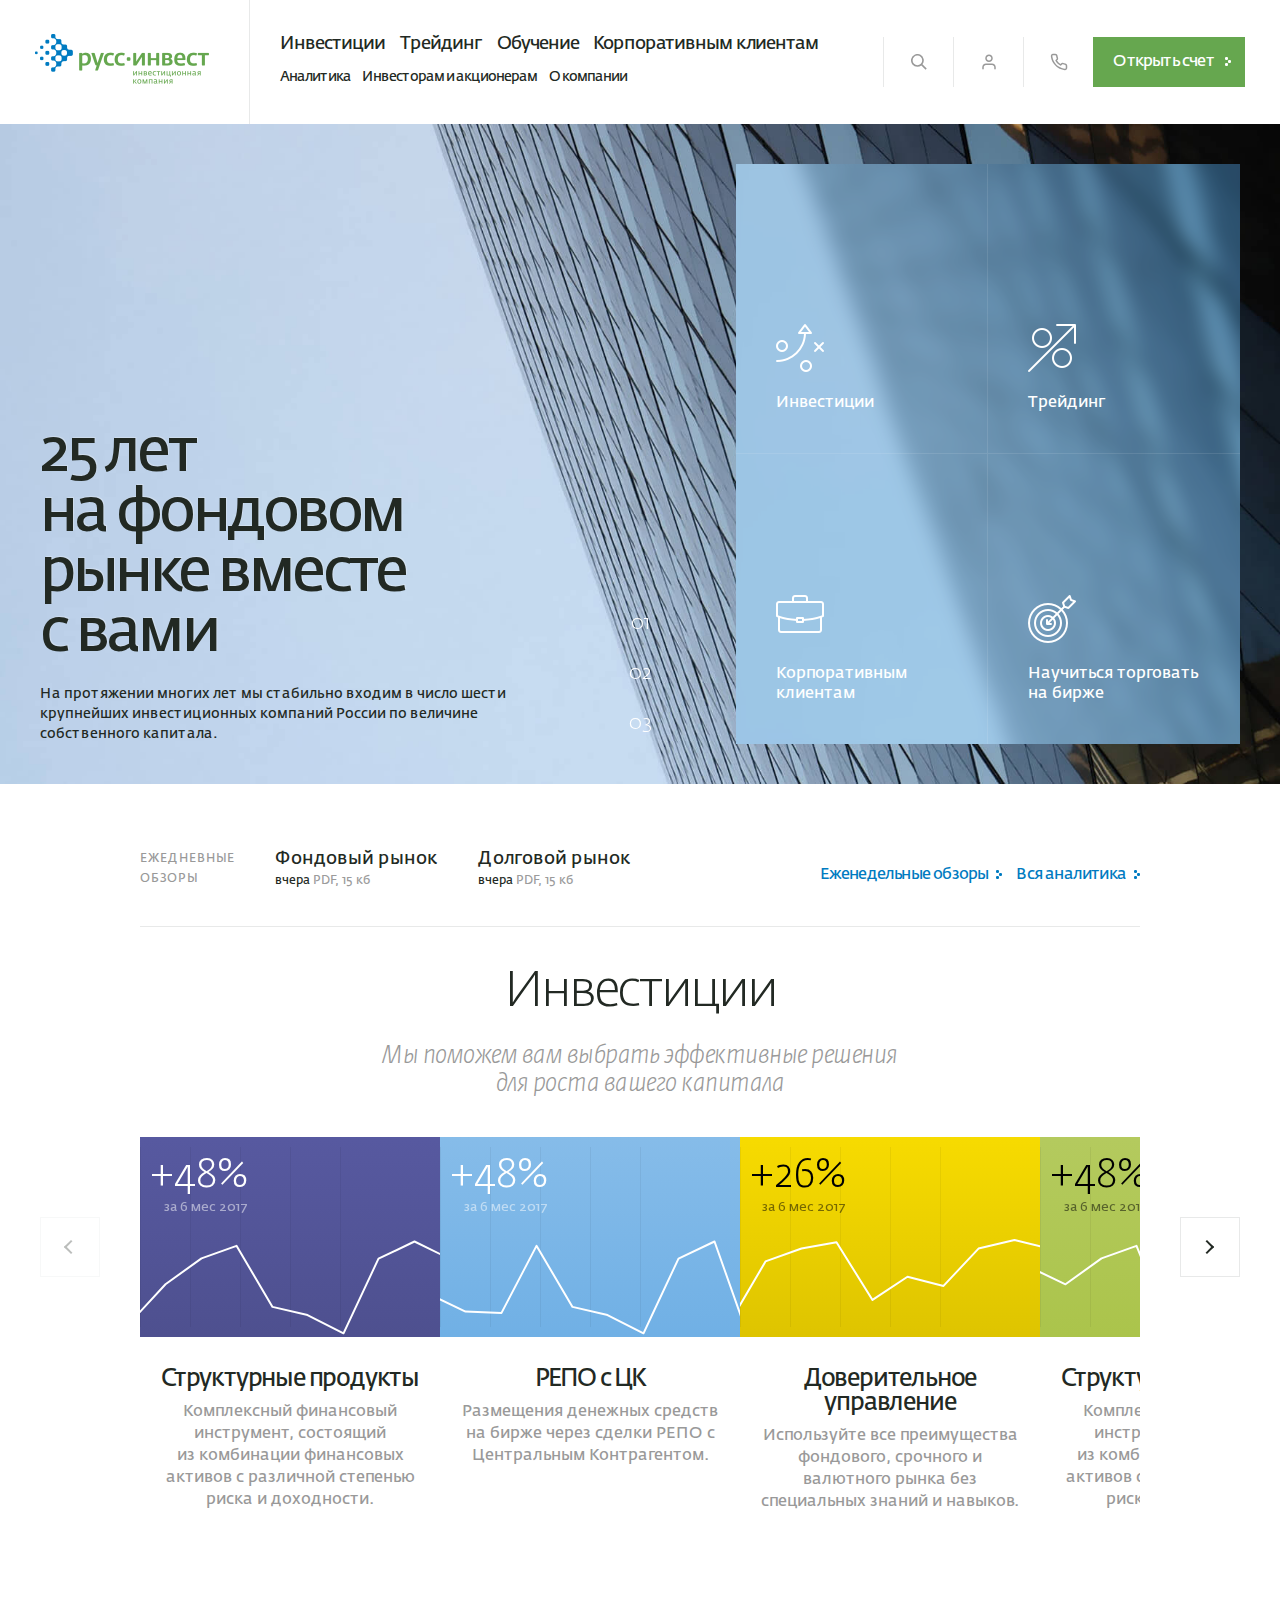
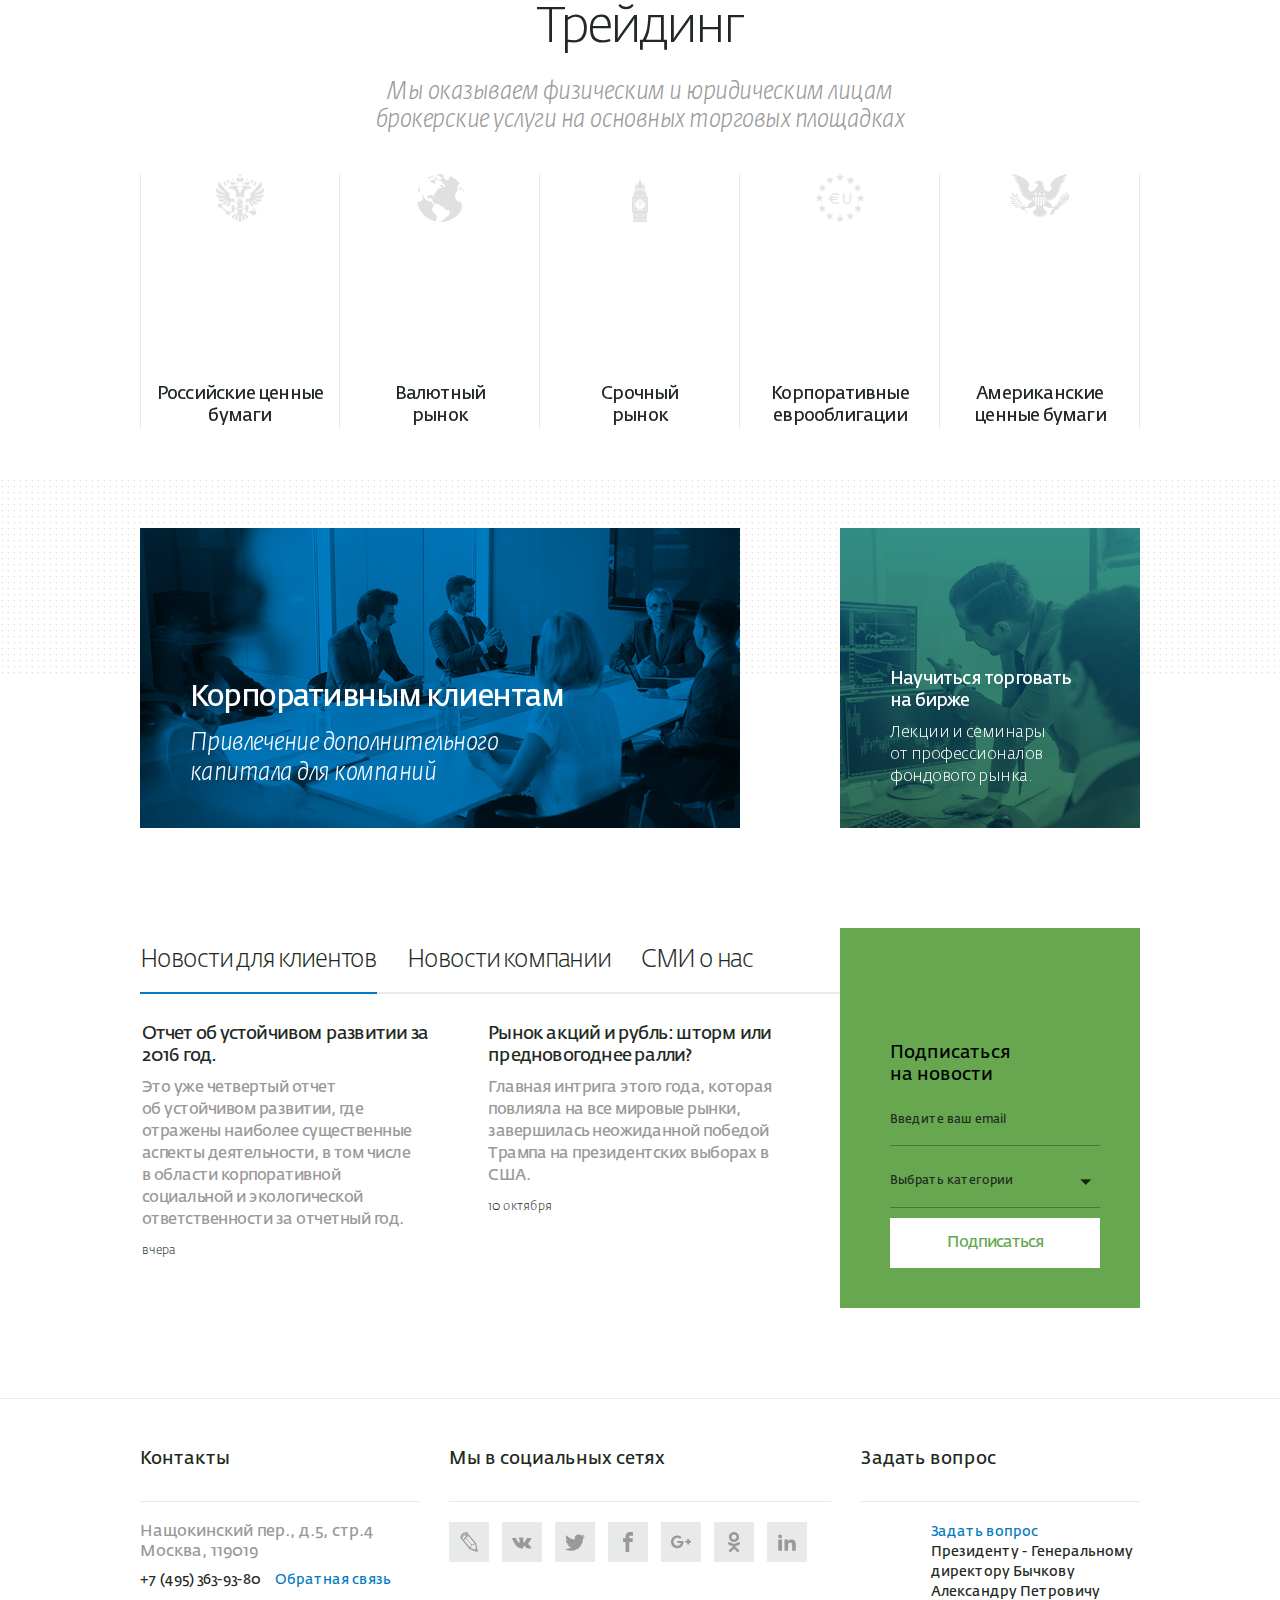
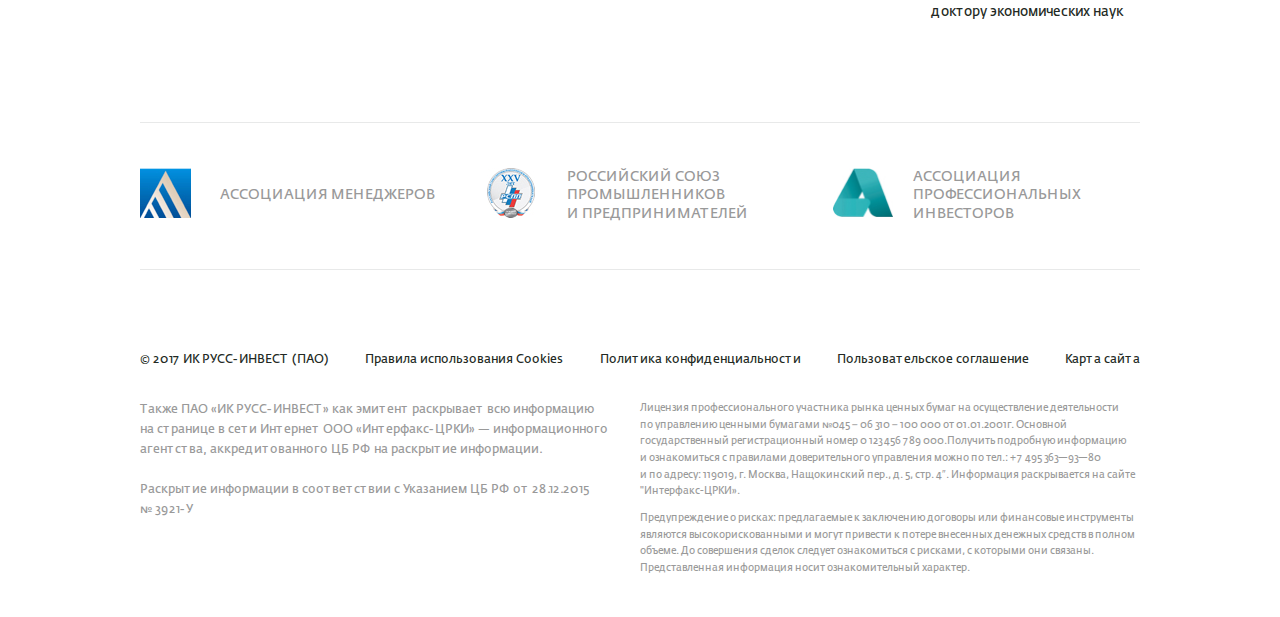
==== commit 8072df92: "up" ====
--- a/index.html
+++ b/index.html
@@ -90,6 +90,22 @@
     <symbol id="i-vk" viewBox="0 0 31 28">
       <path d="M29.953 8.125c.234.641-.5 2.141-2.344 4.594-3.031 4.031-3.359 3.656-.859 5.984 2.406 2.234 2.906 3.313 2.984 3.453 0 0 1 1.75-1.109 1.766l-4 .063c-.859.172-2-.609-2-.609-1.5-1.031-2.906-3.703-4-3.359 0 0-1.125.359-1.094 2.766.016.516-.234.797-.234.797s-.281.297-.828.344h-1.797c-3.953.25-7.438-3.391-7.438-3.391S3.421 16.595.078 8.736c-.219-.516.016-.766.016-.766s.234-.297.891-.297l4.281-.031c.406.063.688.281.688.281s.25.172.375.5c.703 1.75 1.609 3.344 1.609 3.344 1.563 3.219 2.625 3.766 3.234 3.437 0 0 .797-.484.625-4.375-.063-1.406-.453-2.047-.453-2.047-.359-.484-1.031-.625-1.328-.672-.234-.031.156-.594.672-.844.766-.375 2.125-.391 3.734-.375 1.266.016 1.625.094 2.109.203 1.484.359.984 1.734.984 5.047 0 1.062-.203 2.547.562 3.031.328.219 1.141.031 3.141-3.375 0 0 .938-1.625 1.672-3.516.125-.344.391-.484.391-.484s.25-.141.594-.094l4.5-.031c1.359-.172 1.578.453 1.578.453z"
       />
+    </symbol>
+
+    <symbol id="i-chevron-left" viewBox="0 0 24 24">
+      <path d="M10.4 12l5.3-5.3c0.4-0.4 0.4-1 0-1.4s-1-0.4-1.4 0l-6 6c-0.4 0.4-0.4 1 0 1.4l6 6c0.2 0.2 0.5 0.3 0.7 0.3s0.5-0.1 0.7-0.3c0.4-0.4 0.4-1 0-1.4l-5.3-5.3z"></path>
+    </symbol>
+
+    <symbol id="i-chevron-right" viewBox="0 0 24 24">
+      <path d="M15.7 11.3l-6-6c-0.4-0.4-1-0.4-1.4 0s-0.4 1 0 1.4l5.3 5.3-5.3 5.3c-0.4 0.4-0.4 1 0 1.4 0.2 0.2 0.4 0.3 0.7 0.3s0.5-0.1 0.7-0.3l6-6c0.4-0.4 0.4-1 0-1.4z"></path>
+    </symbol>
+
+    <symbol id="i-chevron-down" viewBox="0 0 24 24">
+      <path d="M18.7 8.3c-0.4-0.4-1-0.4-1.4 0l-5.3 5.3-5.3-5.3c-0.4-0.4-1-0.4-1.4 0s-0.4 1 0 1.4l6 6c0.2 0.2 0.5 0.3 0.7 0.3s0.5-0.1 0.7-0.3l6-6c0.4-0.4 0.4-1 0-1.4z"></path>
+    </symbol>
+
+    <symbol id="i-chevron-up" viewBox="0 0 24 24">
+      <path d="M18.7 14.3l-6-6c-0.4-0.4-1-0.4-1.4 0l-6 6c-0.4 0.4-0.4 1 0 1.4s1 0.4 1.4 0l5.3-5.3 5.3 5.3c0.2 0.2 0.5 0.3 0.7 0.3s0.5-0.1 0.7-0.3c0.4-0.4 0.4-1 0-1.4z"></path>
     </symbol>
   </svg>
   <div class="wrapper">
--- a/stylesheets/style.css
+++ b/stylesheets/style.css
@@ -1 +1 @@
-.btn,.slick-slider{-webkit-tap-highlight-color:transparent}.SumoSelect.open>.search>label,.SumoSelect.open>.search>span,.slick-loading .slick-slide,.slick-loading .slick-track{visibility:hidden}.section,body{background-color:#fff}.grid,.hero__tile,.hero__tile-list,.lined-list__inner{-webkit-box-direction:normal}.container:after,.h-clearfix:after,.newstab__grid:after,.row:after,.shifter:after,.slick-track:after{clear:both}a,abbr,acronym,address,applet,article,aside,audio,b,big,blockquote,body,canvas,caption,center,cite,code,dd,del,details,dfn,div,dl,dt,em,embed,fieldset,figcaption,figure,footer,form,h1,h2,h3,h4,h5,h6,header,hgroup,html,i,iframe,img,ins,kbd,label,legend,li,mark,menu,nav,object,ol,output,p,pre,q,ruby,s,samp,section,small,span,strike,strong,sub,summary,sup,table,tbody,td,tfoot,th,thead,time,tr,tt,u,ul,var,video{margin:0;padding:0;border:0;font:inherit;vertical-align:baseline}article,aside,details,figcaption,figure,footer,header,hgroup,menu,nav,section{display:block}ol,ul{list-style:none}blockquote,q{quotes:none}blockquote:after,blockquote:before,q:after,q:before{content:'';content:none}table{border-collapse:collapse;border-spacing:0}html{font-size:16px}body{font-family:'Fedra Sans Pro',Tahoma,Verdana,Arial,sans-serif;color:#222923;line-height:1.2;font-style:normal;font-weight:400;-webkit-font-smoothing:antialiased}*,:after,:before{box-sizing:border-box}img{max-width:100%}a{-webkit-text-decoration-skip:ink;text-decoration-skip:ink}@font-face{font-family:'Fedra Sans Pro';src:url(../fonts/subset-FedraSansPro-LightItalic.eot);src:local('Fedra Sans Pro Light Italic'),local('FedraSansPro'),url(../fonts/subset-FedraSansPro-LightItalic.eot?#iefix) format('embedded-opentype'),url(../fonts/subset-FedraSansPro-LightItalic.woff2) format('woff2'),url(../fonts/subset-FedraSansPro-LightItalic.woff) format('woff'),url(../fonts/subset-FedraSansPro-LightItalic.ttf) format('truetype'),url(../fonts/subset-FedraSansPro-LightItalic.svg#FedraSansPro-LightItalic) format('svg');font-weight:300;font-style:italic}@font-face{font-family:'Fedra Sans Pro';src:url(../fonts/subset-FedraSansPro-Normal.eot);src:local('Fedra Sans Pro'),local('FedraSansPro'),url(../fonts/subset-FedraSansPro-Normal.eot?#iefix) format('embedded-opentype'),url(../fonts/subset-FedraSansPro-Normal.woff2) format('woff2'),url(../fonts/subset-FedraSansPro-Normal.woff) format('woff'),url(../fonts/subset-FedraSansPro-Normal.ttf) format('truetype'),url(../fonts/subset-FedraSansPro-Normal.svg#FedraSansPro-Normal) format('svg');font-weight:400;font-style:normal}@font-face{font-family:'Fedra Sans Pro';src:url(../fonts/subset-FedraSansPro-Light.eot);src:local('Fedra Sans Pro'),local('FedraSansPro'),url(../fonts/subset-FedraSansPro-Light.eot?#iefix) format('embedded-opentype'),url(../fonts/subset-FedraSansPro-Light.woff2) format('woff2'),url(../fonts/subset-FedraSansPro-Light.woff) format('woff'),url(../fonts/subset-FedraSansPro-Light.ttf) format('truetype'),url(../fonts/subset-FedraSansPro-Light.svg#FedraSansPro-Light) format('svg');font-weight:300;font-style:normal}.section{padding-top:50px;padding-bottom:50px;position:relative}.section--variant-dotted:before{content:"";position:absolute;left:0;top:0;right:0;height:50%;background-image:url(../images/dotted.png);max-height:300px}.container:after,.container:before,.row:after,.row:before{display:table;content:" ";box-sizing:border-box}@media only screen and (-webkit-min-device-pixel-ratio:2) and (min-width:768px),only screen and (min--moz-device-pixel-ratio:2) and (min-width:768px),only screen and (min-device-pixel-ratio:2) and (min-width:768px),only screen and (-webkit-min-device-pixel-ratio:2),only screen and (min-resolution:2dppx){.section--variant-dotted:before{background-image:url(../images/dotted@2x.png)}}@media only screen and (-webkit-min-device-pixel-ratio:3) and (min-width:768px),only screen and (min--moz-device-pixel-ratio:3) and (min-width:768px),only screen and (min-device-pixel-ratio:3) and (min-width:768px),only screen and (-webkit-min-device-pixel-ratio:3),only screen and (min-resolution:3dppx){.section--variant-dotted:before{background-image:url(../images/dotted@3x.png)}}.section .section:last-child{padding-bottom:0}.section--contacts{border-top:1px solid #e8e9e9;margin-top:40px}.section--pt0{padding-top:0}.section--bordered{border-bottom:1px solid #e8e9e9}.section .container{position:relative}.container{margin-right:auto;margin-left:auto;padding-left:15px;padding-right:15px}@media (min-width:768px){.container{width:750px}}@media (min-width:992px){.container{width:970px;width:1000px}.container--extra{width:1130px}}@media (min-width:1200px){.container{width:1170px;width:1030px}.container--extra{width:1050px}}.row{margin-left:-15px;margin-right:-15px}.slick-list,.slick-slider,.slick-track{position:relative;display:block}.brandlink:after,.invest-card__img:after,.invest-card__img:before,.invest-slider__arrow:before,.poster--theme-file .poster__image:after,.poster__image:before,.slick-track:after,.slick-track:before{content:""}.l-col--lg-1,.l-col--lg-10,.l-col--lg-11,.l-col--lg-12,.l-col--lg-2,.l-col--lg-3,.l-col--lg-4,.l-col--lg-5,.l-col--lg-6,.l-col--lg-7,.l-col--lg-8,.l-col--lg-9,.l-col--md-1,.l-col--md-10,.l-col--md-11,.l-col--md-12,.l-col--md-2,.l-col--md-3,.l-col--md-4,.l-col--md-5,.l-col--md-6,.l-col--md-7,.l-col--md-8,.l-col--md-9,.l-col--sm-1,.l-col--sm-10,.l-col--sm-11,.l-col--sm-12,.l-col--sm-2,.l-col--sm-3,.l-col--sm-4,.l-col--sm-5,.l-col--sm-6,.l-col--sm-7,.l-col--sm-8,.l-col--sm-9,.l-col--xs-1,.l-col--xs-10,.l-col--xs-11,.l-col--xs-12,.l-col--xs-2,.l-col--xs-3,.l-col--xs-4,.l-col--xs-5,.l-col--xs-6,.l-col--xs-7,.l-col--xs-8,.l-col--xs-9{position:relative;min-height:1px;padding-left:15px;padding-right:15px}.l-col--xs-1,.l-col--xs-10,.l-col--xs-11,.l-col--xs-12,.l-col--xs-2,.l-col--xs-3,.l-col--xs-4,.l-col--xs-5,.l-col--xs-6,.l-col--xs-7,.l-col--xs-8,.l-col--xs-9{float:left}.l-col--xs-12{width:100%}.l-col--xs-11{width:91.66666667%}.l-col--xs-10{width:83.33333333%}.l-col--xs-9{width:75%}.l-col--xs-8{width:66.66666667%}.l-col--xs-7{width:58.33333333%}.l-col--xs-6{width:50%}.l-col--xs-5{width:41.66666667%}.l-col--xs-4{width:33.33333333%}.l-col--xs-3{width:25%}.l-col--xs-2{width:16.66666667%}.l-col--xs-1{width:8.33333333%}.l-col--xs-pull-12{right:100%}.l-col--xs-pull-11{right:91.66666667%}.l-col--xs-pull-10{right:83.33333333%}.l-col--xs-pull-9{right:75%}.l-col--xs-pull-8{right:66.66666667%}.l-col--xs-pull-7{right:58.33333333%}.l-col--xs-pull-6{right:50%}.l-col--xs-pull-5{right:41.66666667%}.l-col--xs-pull-4{right:33.33333333%}.l-col--xs-pull-3{right:25%}.l-col--xs-pull-2{right:16.66666667%}.l-col--xs-pull-1{right:8.33333333%}.l-col--xs-pull-0{right:auto}.l-col--xs-push-12{left:100%}.l-col--xs-push-11{left:91.66666667%}.l-col--xs-push-10{left:83.33333333%}.l-col--xs-push-9{left:75%}.l-col--xs-push-8{left:66.66666667%}.l-col--xs-push-7{left:58.33333333%}.l-col--xs-push-6{left:50%}.l-col--xs-push-5{left:41.66666667%}.l-col--xs-push-4{left:33.33333333%}.l-col--xs-push-3{left:25%}.l-col--xs-push-2{left:16.66666667%}.l-col--xs-push-1{left:8.33333333%}.l-col--xs-push-0{left:auto}.l-col--xs-offset-12{margin-left:100%}.l-col--xs-offset-11{margin-left:91.66666667%}.l-col--xs-offset-10{margin-left:83.33333333%}.l-col--xs-offset-9{margin-left:75%}.l-col--xs-offset-8{margin-left:66.66666667%}.l-col--xs-offset-7{margin-left:58.33333333%}.l-col--xs-offset-6{margin-left:50%}.l-col--xs-offset-5{margin-left:41.66666667%}.l-col--xs-offset-4{margin-left:33.33333333%}.l-col--xs-offset-3{margin-left:25%}.l-col--xs-offset-2{margin-left:16.66666667%}.l-col--xs-offset-1{margin-left:8.33333333%}.l-col--xs-offset-0{margin-left:0}@media (min-width:768px){.l-col--sm-1,.l-col--sm-10,.l-col--sm-11,.l-col--sm-12,.l-col--sm-2,.l-col--sm-3,.l-col--sm-4,.l-col--sm-5,.l-col--sm-6,.l-col--sm-7,.l-col--sm-8,.l-col--sm-9{float:left}.l-col--sm-12{width:100%}.l-col--sm-11{width:91.66666667%}.l-col--sm-10{width:83.33333333%}.l-col--sm-9{width:75%}.l-col--sm-8{width:66.66666667%}.l-col--sm-7{width:58.33333333%}.l-col--sm-6{width:50%}.l-col--sm-5{width:41.66666667%}.l-col--sm-4{width:33.33333333%}.l-col--sm-3{width:25%}.l-col--sm-2{width:16.66666667%}.l-col--sm-1{width:8.33333333%}.l-col--sm-pull-12{right:100%}.l-col--sm-pull-11{right:91.66666667%}.l-col--sm-pull-10{right:83.33333333%}.l-col--sm-pull-9{right:75%}.l-col--sm-pull-8{right:66.66666667%}.l-col--sm-pull-7{right:58.33333333%}.l-col--sm-pull-6{right:50%}.l-col--sm-pull-5{right:41.66666667%}.l-col--sm-pull-4{right:33.33333333%}.l-col--sm-pull-3{right:25%}.l-col--sm-pull-2{right:16.66666667%}.l-col--sm-pull-1{right:8.33333333%}.l-col--sm-pull-0{right:auto}.l-col--sm-push-12{left:100%}.l-col--sm-push-11{left:91.66666667%}.l-col--sm-push-10{left:83.33333333%}.l-col--sm-push-9{left:75%}.l-col--sm-push-8{left:66.66666667%}.l-col--sm-push-7{left:58.33333333%}.l-col--sm-push-6{left:50%}.l-col--sm-push-5{left:41.66666667%}.l-col--sm-push-4{left:33.33333333%}.l-col--sm-push-3{left:25%}.l-col--sm-push-2{left:16.66666667%}.l-col--sm-push-1{left:8.33333333%}.l-col--sm-push-0{left:auto}.l-col--sm-offset-12{margin-left:100%}.l-col--sm-offset-11{margin-left:91.66666667%}.l-col--sm-offset-10{margin-left:83.33333333%}.l-col--sm-offset-9{margin-left:75%}.l-col--sm-offset-8{margin-left:66.66666667%}.l-col--sm-offset-7{margin-left:58.33333333%}.l-col--sm-offset-6{margin-left:50%}.l-col--sm-offset-5{margin-left:41.66666667%}.l-col--sm-offset-4{margin-left:33.33333333%}.l-col--sm-offset-3{margin-left:25%}.l-col--sm-offset-2{margin-left:16.66666667%}.l-col--sm-offset-1{margin-left:8.33333333%}.l-col--sm-offset-0{margin-left:0}}@media (min-width:992px){.l-col--md-1,.l-col--md-10,.l-col--md-11,.l-col--md-12,.l-col--md-2,.l-col--md-3,.l-col--md-4,.l-col--md-5,.l-col--md-6,.l-col--md-7,.l-col--md-8,.l-col--md-9{float:left}.l-col--md-12{width:100%}.l-col--md-11{width:91.66666667%}.l-col--md-10{width:83.33333333%}.l-col--md-9{width:75%}.l-col--md-8{width:66.66666667%}.l-col--md-7{width:58.33333333%}.l-col--md-6{width:50%}.l-col--md-5{width:41.66666667%}.l-col--md-4{width:33.33333333%}.l-col--md-3{width:25%}.l-col--md-2{width:16.66666667%}.l-col--md-1{width:8.33333333%}.l-col--md-pull-12{right:100%}.l-col--md-pull-11{right:91.66666667%}.l-col--md-pull-10{right:83.33333333%}.l-col--md-pull-9{right:75%}.l-col--md-pull-8{right:66.66666667%}.l-col--md-pull-7{right:58.33333333%}.l-col--md-pull-6{right:50%}.l-col--md-pull-5{right:41.66666667%}.l-col--md-pull-4{right:33.33333333%}.l-col--md-pull-3{right:25%}.l-col--md-pull-2{right:16.66666667%}.l-col--md-pull-1{right:8.33333333%}.l-col--md-pull-0{right:auto}.l-col--md-push-12{left:100%}.l-col--md-push-11{left:91.66666667%}.l-col--md-push-10{left:83.33333333%}.l-col--md-push-9{left:75%}.l-col--md-push-8{left:66.66666667%}.l-col--md-push-7{left:58.33333333%}.l-col--md-push-6{left:50%}.l-col--md-push-5{left:41.66666667%}.l-col--md-push-4{left:33.33333333%}.l-col--md-push-3{left:25%}.l-col--md-push-2{left:16.66666667%}.l-col--md-push-1{left:8.33333333%}.l-col--md-push-0{left:auto}.l-col--md-offset-12{margin-left:100%}.l-col--md-offset-11{margin-left:91.66666667%}.l-col--md-offset-10{margin-left:83.33333333%}.l-col--md-offset-9{margin-left:75%}.l-col--md-offset-8{margin-left:66.66666667%}.l-col--md-offset-7{margin-left:58.33333333%}.l-col--md-offset-6{margin-left:50%}.l-col--md-offset-5{margin-left:41.66666667%}.l-col--md-offset-4{margin-left:33.33333333%}.l-col--md-offset-3{margin-left:25%}.l-col--md-offset-2{margin-left:16.66666667%}.l-col--md-offset-1{margin-left:8.33333333%}.l-col--md-offset-0{margin-left:0}}@media (min-width:1200px){.l-col--lg-1,.l-col--lg-10,.l-col--lg-11,.l-col--lg-12,.l-col--lg-2,.l-col--lg-3,.l-col--lg-4,.l-col--lg-5,.l-col--lg-6,.l-col--lg-7,.l-col--lg-8,.l-col--lg-9{float:left}.l-col--lg-12{width:100%}.l-col--lg-11{width:91.66666667%}.l-col--lg-10{width:83.33333333%}.l-col--lg-9{width:75%}.l-col--lg-8{width:66.66666667%}.l-col--lg-7{width:58.33333333%}.l-col--lg-6{width:50%}.l-col--lg-5{width:41.66666667%}.l-col--lg-4{width:33.33333333%}.l-col--lg-3{width:25%}.l-col--lg-2{width:16.66666667%}.l-col--lg-1{width:8.33333333%}.l-col--lg-pull-12{right:100%}.l-col--lg-pull-11{right:91.66666667%}.l-col--lg-pull-10{right:83.33333333%}.l-col--lg-pull-9{right:75%}.l-col--lg-pull-8{right:66.66666667%}.l-col--lg-pull-7{right:58.33333333%}.l-col--lg-pull-6{right:50%}.l-col--lg-pull-5{right:41.66666667%}.l-col--lg-pull-4{right:33.33333333%}.l-col--lg-pull-3{right:25%}.l-col--lg-pull-2{right:16.66666667%}.l-col--lg-pull-1{right:8.33333333%}.l-col--lg-pull-0{right:auto}.l-col--lg-push-12{left:100%}.l-col--lg-push-11{left:91.66666667%}.l-col--lg-push-10{left:83.33333333%}.l-col--lg-push-9{left:75%}.l-col--lg-push-8{left:66.66666667%}.l-col--lg-push-7{left:58.33333333%}.l-col--lg-push-6{left:50%}.l-col--lg-push-5{left:41.66666667%}.l-col--lg-push-4{left:33.33333333%}.l-col--lg-push-3{left:25%}.l-col--lg-push-2{left:16.66666667%}.l-col--lg-push-1{left:8.33333333%}.l-col--lg-push-0{left:auto}.l-col--lg-offset-12{margin-left:100%}.l-col--lg-offset-11{margin-left:91.66666667%}.l-col--lg-offset-10{margin-left:83.33333333%}.l-col--lg-offset-9{margin-left:75%}.l-col--lg-offset-8{margin-left:66.66666667%}.l-col--lg-offset-7{margin-left:58.33333333%}.l-col--lg-offset-6{margin-left:50%}.l-col--lg-offset-5{margin-left:41.66666667%}.l-col--lg-offset-4{margin-left:33.33333333%}.l-col--lg-offset-3{margin-left:25%}.l-col--lg-offset-2{margin-left:16.66666667%}.l-col--lg-offset-1{margin-left:8.33333333%}.l-col--lg-offset-0{margin-left:0}}.slick-slider{box-sizing:border-box;-webkit-touch-callout:none;-webkit-user-select:none;-moz-user-select:none;-ms-user-select:none;user-select:none;-ms-touch-action:pan-y;touch-action:pan-y}.slick-list{overflow:hidden;margin:0;padding:0}.slick-list:focus{outline:0}.slick-list.dragging{cursor:pointer;cursor:hand}.slick-slider .slick-list,.slick-slider .slick-track{-webkit-transform:translate3d(0,0,0);-ms-transform:translate3d(0,0,0);transform:translate3d(0,0,0)}.slick-track{left:0;top:0;margin-left:auto;margin-right:auto}.slick-track:after,.slick-track:before{display:table}.slick-slide{float:left;height:100%;min-height:1px;display:none}[dir=rtl] .slick-slide{float:right}.slick-slide img{display:block}.slick-slide.slick-loading img{display:none}.slick-slide.dragging img{pointer-events:none}.slick-initialized .slick-slide{display:block}.slick-vertical .slick-slide{display:block;height:auto;border:1px solid transparent}.SumoSelect .hidden,.SumoSelect .no-match,.slick-arrow.slick-hidden{display:none}.SumoSelect p{margin:0}.SumoSelect{width:200px}.SelectClass,.SumoSelect.open .search-txt,.SumoUnder{position:absolute;width:100%;top:0;left:0;box-sizing:border-box}.SelectBox{padding:5px 8px}.sumoStopScroll{overflow:hidden}.SumoSelect .search-txt{display:none;outline:0}.SumoSelect .no-match{padding:6px}.SumoSelect.open .search-txt{display:inline-block;margin:0;padding:5px 8px;border:none;border-radius:5px}.SelectClass,.SumoUnder{right:0;height:100%;border:none;-ms-filter:"progid:DXImageTransform.Microsoft.Alpha(Opacity=0)";filter:alpha(opacity=0);-moz-opacity:0;-khtml-opacity:0;opacity:0}.SelectClass{z-index:1}.SumoSelect .select-all>label,.SumoSelect>.CaptionCont,.SumoSelect>.optWrapper>.options li.opt label{-ms-user-select:none;user-select:none;-o-user-select:none;-moz-user-select:none;-khtml-user-select:none;-webkit-user-select:none}.SumoSelect{display:inline-block;position:relative;outline:0}.SumoSelect.open>.CaptionCont,.SumoSelect:focus>.CaptionCont,.SumoSelect:hover>.CaptionCont{box-shadow:0 0 2px #7799D0;border-color:#7799D0}.SumoSelect>.CaptionCont{position:relative;border:1px solid #A4A4A4;min-height:14px;background-color:#fff;border-radius:2px;margin:0}.SumoSelect>.CaptionCont>span{display:block;padding-right:30px;text-overflow:ellipsis;white-space:nowrap;overflow:hidden;cursor:default}.SumoSelect>.CaptionCont>span.placeholder{color:#ccc;font-style:italic}.SumoSelect>.CaptionCont>label{position:absolute;top:0;right:0;bottom:0;width:30px}.SumoSelect>.CaptionCont>label>i{background-image:url([data-uri]);background-position:center center;width:16px;height:16px;display:block;position:absolute;top:0;left:0;right:0;bottom:0;margin:auto;background-repeat:no-repeat;opacity:.8}.SumoSelect>.optWrapper{display:none;z-index:1000;top:30px;width:100%;position:absolute;left:0;box-sizing:border-box;background:#fff;border:1px solid #ddd;box-shadow:2px 3px 3px rgba(0,0,0,.11);border-radius:3px;overflow:hidden}.SumoSelect.open>.optWrapper{top:35px;display:block}.SumoSelect.open>.optWrapper.up{top:auto;bottom:100%;margin-bottom:5px}.SumoSelect>.optWrapper ul{list-style:none;display:block;padding:0;margin:0;overflow:auto}.SumoSelect>.optWrapper>.options{border-radius:2px;position:relative;max-height:250px}.SumoSelect>.optWrapper.okCancelInMulti>.options{border-radius:2px 2px 0 0}.SumoSelect>.optWrapper.selall>.options{border-radius:0 0 2px 2px}.SumoSelect>.optWrapper.selall.okCancelInMulti>.options{border-radius:0}.SumoSelect>.optWrapper>.options li.group.disabled>label{opacity:.5}.SumoSelect>.optWrapper>.options li ul li.opt{padding-left:22px}.SumoSelect>.optWrapper.multiple>.options li ul li.opt{padding-left:50px}.SumoSelect>.optWrapper.isFloating>.options{max-height:100%;box-shadow:0 0 100px #595959}.SumoSelect>.optWrapper>.options li.opt{padding:6px;position:relative;border-bottom:1px solid #f5f5f5}.SumoSelect>.optWrapper>.options>li.opt:first-child{border-radius:2px 2px 0 0}.SumoSelect>.optWrapper.selall>.options>li.opt:first-child{border-radius:0}.SumoSelect>.optWrapper>.options>li.opt:last-child{border-radius:0 0 2px 2px;border-bottom:none}.SumoSelect>.optWrapper.okCancelInMulti>.options>li.opt:last-child{border-radius:0}.SumoSelect>.optWrapper>.options li.opt:hover{background-color:#E4E4E4}.SumoSelect .select-all.sel,.SumoSelect>.optWrapper>.options li.opt.sel{background-color:#a1c0e4}.SumoSelect>.optWrapper>.options li label{text-overflow:ellipsis;white-space:nowrap;overflow:hidden;display:block;cursor:pointer}.SumoSelect>.optWrapper>.options li span{display:none}.SumoSelect>.optWrapper>.options li.group>label{cursor:default;padding:8px 6px;font-weight:700}.SumoSelect>.optWrapper.isFloating{position:fixed;top:0;left:0;right:0;width:90%;bottom:0;margin:auto;max-height:90%}.SumoSelect>.optWrapper>.options li.opt.disabled{background-color:inherit;pointer-events:none}.SumoSelect>.optWrapper>.options li.opt.disabled *{-ms-filter:"progid:DXImageTransform.Microsoft.Alpha(Opacity=50)";filter:alpha(opacity=50);-moz-opacity:.5;-khtml-opacity:.5;opacity:.5}.SumoSelect>.optWrapper.multiple>.options li.opt{padding-left:35px;cursor:pointer}.SumoSelect .select-all>span,.SumoSelect>.optWrapper.multiple>.options li.opt span{position:absolute;display:block;width:30px;top:0;bottom:0;margin-left:-35px}.SumoSelect .select-all>span i,.SumoSelect>.optWrapper.multiple>.options li.opt span i{position:absolute;margin:auto;left:0;right:0;top:0;bottom:0;width:14px;height:14px;border:1px solid #AEAEAE;border-radius:2px;box-shadow:inset 0 1px 3px rgba(0,0,0,.15);background-color:#fff}.SumoSelect>.optWrapper>.MultiControls{display:none;border-top:1px solid #ddd;background-color:#fff;box-shadow:0 0 2px rgba(0,0,0,.13);border-radius:0 0 3px 3px}.SumoSelect>.optWrapper.multiple.isFloating>.MultiControls{display:block;margin-top:5px;position:absolute;bottom:0;width:100%}.SumoSelect>.optWrapper.multiple.okCancelInMulti>.MultiControls{display:block}.SumoSelect>.optWrapper.multiple.okCancelInMulti>.MultiControls>p{padding:6px}.SumoSelect>.optWrapper.multiple.okCancelInMulti>.MultiControls>p:focus{box-shadow:0 0 2px #a1c0e4;border-color:#a1c0e4;outline:0;background-color:#a1c0e4}.SumoSelect>.optWrapper.multiple>.MultiControls>p{display:inline-block;cursor:pointer;padding:12px;width:50%;box-sizing:border-box;text-align:center}.SumoSelect>.optWrapper.multiple>.MultiControls>p:hover{background-color:#f1f1f1}.SumoSelect>.optWrapper.multiple>.MultiControls>p.btnOk{border-right:1px solid #DBDBDB;border-radius:0 0 0 3px}.SumoSelect>.optWrapper.multiple>.MultiControls>p.btnCancel{border-radius:0 0 3px}.SumoSelect>.optWrapper.isFloating>.options li.opt{padding:12px 6px}.SumoSelect>.optWrapper.multiple.isFloating>.options li.opt{padding-left:35px}.SumoSelect>.optWrapper.multiple.isFloating{padding-bottom:43px}.SumoSelect .select-all.partial>span i,.SumoSelect .select-all.selected>span i,.SumoSelect>.optWrapper.multiple>.options li.opt.selected span i{background-color:#11a911;box-shadow:none;border-color:transparent;background-image:url([data-uri]);background-repeat:no-repeat;background-position:center center}.SumoSelect.disabled{opacity:.7;cursor:not-allowed}.SumoSelect.disabled>.CaptionCont{border-color:#ccc;box-shadow:none}.SumoSelect .select-all{border-radius:3px 3px 0 0;position:relative;border-bottom:1px solid #ddd;background-color:#fff;padding:8px 0 3px 35px;height:20px;cursor:pointer}.SumoSelect .select-all>label,.SumoSelect .select-all>span i{cursor:pointer}.SumoSelect .select-all.partial>span i{background-color:#ccc}.SumoSelect>.optWrapper>.options li.optGroup{padding-left:5px;text-decoration:underline}.svg-icon{display:inline-block;vertical-align:top;position:relative;width:16px;height:16px;fill:#222923}.hero,.hero__slide:first-child{display:block}.svg-icon__glyph{position:absolute;top:0;left:0;right:0;bottom:0;width:100%;height:100%;fill:inherit}.svg-icon-store{border:0!important;clip:rect(0 0 0 0)!important;height:1px!important;margin:-1px!important;overflow:hidden!important;padding:0!important;position:absolute!important;width:1px!important}.contacts-person__img img,.hero__dots-item,.poster__play{border-radius:50%}.hero{padding-top:0;padding-bottom:0}.hero__container{max-width:1230px;padding-left:15px;padding-right:15px;margin-left:auto;margin-right:auto;position:relative}.hero__dots{width:40px;position:absolute;bottom:40px;left:50%;margin-left:-20px}.hero__dots-item{width:40px;height:40px;overflow:hidden;position:relative;text-align:center;line-height:38px;font-size:20px;font-weight:300;color:#fff;margin-bottom:10px}.hero__dots-item:last-child{margin-bottom:0}.hero__dots-item svg{position:absolute;top:0;left:0;width:100%;height:100%}.hero__dots-item svg circle{stroke:#fff;stroke-dasharray:170px;stroke-dashoffset:170px;-webkit-animation-iteration-count:1;animation-iteration-count:1;-webkit-animation-duration:7s;animation-duration:7s;-webkit-animation-fill-mode:both;animation-fill-mode:both;-webkit-transition:opacity .3s;transition:opacity .3s;-webkit-animation-timing-function:linear;animation-timing-function:linear;opacity:0}.hero__dots-item:hover{background-color:rgba(0,0,0,.1)}.hero__dots-item.is-active svg circle{-webkit-animation-name:heroDots;animation-name:heroDots;opacity:1}.hero__text{font-size:14px;font-size:.875rem;line-height:1.429}.hero__slide{background-position:center top;background-attachment:fixed;background-repeat:no-repeat;background-size:cover}.hero__slide--theme-dark{background-color:grey;color:#fff}.hero__slide--theme-white{background-color:#fff}.hero__slide--bg-default{background-attachment:scroll}@media all and (-ms-high-contrast:none),(-ms-high-contrast:active){.hero__slide{background-attachment:scroll!important}.hero__tile-list{background-image:none!important}}@supports (-ms-ime-align:auto){.hero__slide{background-attachment:scroll!important}.hero__tile-list{background-image:none!important}}.hero__tile-list,.hero__tile-list:before{background-attachment:fixed;background-size:cover}.hero__slider{opacity:0;-webkit-transition:opacity .3s;transition:opacity .3s}.hero__title{font-size:60px;font-size:3.75rem;line-height:1;letter-spacing:-.058em;text-shadow:1px -1px 0 rgba(255,255,255,.27);margin-bottom:20px}.hero__row{display:table;width:100%;min-height:400px}.hero__slide--nomh .hero__row{min-height:auto}.hero__slide--theme-dark .hero__data{color:#fff}.hero__slide--theme-dark .hero__title{text-shadow:1px -1px 0 rgba(0,0,0,.47)}.bar__btn,.btn{text-shadow:none;cursor:pointer}.hero__data{max-width:500px;color:#222923}.hero__caption{font-size:18px;font-size:1.125rem;line-height:1.444;letter-spacing:-.028em}.hero__column:only-child .hero__data{max-width:560px}.hero__column{display:table-cell;width:50%;vertical-align:bottom;padding-top:100px;padding-bottom:40px;padding-right:50px}.hero__column--position-right{vertical-align:top;padding-left:8%;padding-right:0;padding-top:40px}.hero__column:only-child{width:100%;padding-right:0;padding-left:0}.hero__tile{display:-webkit-box;display:-webkit-flex;display:-ms-flexbox;display:flex;-webkit-box-orient:vertical;-webkit-flex-direction:column;-ms-flex-direction:column;flex-direction:column;-webkit-box-align:start;-webkit-align-items:flex-start;-ms-flex-align:start;align-items:flex-start;-webkit-box-pack:end;-webkit-justify-content:flex-end;-ms-flex-pack:end;justify-content:flex-end;height:290px;padding:40px;background-color:rgba(0,123,193,.2);-webkit-transition:background-color .3s,opacity .3s;transition:background-color .3s,opacity .3s;cursor:pointer;-webkit-user-select:none;-moz-user-select:none;-ms-user-select:none;user-select:none;outline:0;text-decoration:none;color:#fff;border-right:1px solid rgba(255,255,255,.1);border-bottom:1px solid rgba(255,255,255,.1)}.hero__tile-text{width:100%}.hero__tile-title{font-size:18px;font-size:1.125rem;line-height:1;line-height:1.1;letter-spacing:-1px}.hero__tile-icon{display:block;margin-bottom:10px;height:60px}.hero__tile-icon img{max-height:48px}.hero__tile:hover{background-color:rgba(0,90,142,.3)}.hero__tile-list{display:-webkit-box;display:-webkit-flex;display:-ms-flexbox;display:flex;-webkit-box-orient:horizontal;-webkit-flex-direction:row;-ms-flex-direction:row;flex-direction:row;-webkit-box-align:stretch;-webkit-align-items:stretch;-ms-flex-align:stretch;align-items:stretch;-webkit-box-pack:start;-webkit-justify-content:flex-start;-ms-flex-pack:start;justify-content:flex-start;-webkit-flex-wrap:wrap;-ms-flex-wrap:wrap;flex-wrap:wrap;position:relative;overflow:hidden;background-position:center top}.hero__tile-list:after,.hero__tile-list:before{content:"";display:block;position:absolute;top:-20px;left:-20px;bottom:-20px;right:-20px}.hero__tile-list:before{background-image:inherit;background-position:50% 50%;-webkit-filter:blur(10px);filter:blur(10px)}.hero__tile-item{-webkit-box-flex:0;-webkit-flex:0 0 50%;-ms-flex:0 0 50%;flex:0 0 50%;width:50%;position:relative;z-index:1}.hero__tile-item:nth-child(2) .hero__tile,.hero__tile-item:nth-child(4) .hero__tile{border-right:0}.hero__tile-item:nth-child(3) .hero__tile,.hero__tile-item:nth-child(4) .hero__tile{border-bottom:0}.hero__tile-item:nth-child(1){-webkit-transition:opacity .3s .3s;transition:opacity .3s .3s}.hero__tile-item:nth-child(2){-webkit-transition:opacity .3s .6s;transition:opacity .3s .6s}.hero__tile-item:nth-child(3){-webkit-transition:opacity .3s .9s;transition:opacity .3s .9s}.hero__tile-item:nth-child(4){-webkit-transition:opacity .3s 1.2s;transition:opacity .3s 1.2s}.slick-slide .hero__data{-webkit-transform:translateX(-100%);-ms-transform:translateX(-100%);transform:translateX(-100%);opacity:0;-webkit-transition:opacity .4s .3s,-webkit-transform .6s .2s;transition:opacity .4s .3s,-webkit-transform .6s .2s;transition:transform .6s .2s,opacity .4s .3s;transition:transform .6s .2s,opacity .4s .3s,-webkit-transform .6s .2s}.slick-slide.slick-active .hero__data{-webkit-transform:translateX(0);-ms-transform:translateX(0);transform:translateX(0);opacity:1}.hero__slider.slick-initialized,.slick-slide.slick-active .hero__tile-item{opacity:1}.hero .breadcrumbs{position:absolute;top:50px;left:15px;width:50%}.header,.invest-slider{position:relative}.hero:hover .hero__dots svg circle{-webkit-animation-play-state:paused;animation-play-state:paused}@-webkit-keyframes heroDots{form{stroke-dashoffset:170px;opacity:1}90%{stroke-dashoffset:0;opacity:1}to{stroke-dashoffset:0;opacity:0}}@keyframes heroDots{form{stroke-dashoffset:170px;opacity:1}90%{stroke-dashoffset:0;opacity:1}to{stroke-dashoffset:0;opacity:0}}.header{display:block;background-color:#fff}.header__row{display:table;width:100%;table-layout:fixed}.header__col,.header__logo{display:table-cell;vertical-align:middle}.header__logo{width:250px;border-right:1px solid #e8e9e9;padding-left:35px}.header__logo img{max-width:174px;text-align:center}.header__col{padding-top:35px;padding-bottom:35px}.header__col--nav{padding-left:30px}.header__col--bar{text-align:right;padding-right:35px;width:395px}.wrapper{max-width:1440px;margin-left:auto;margin-right:auto}.wrapper--800{max-width:800px}.wrapper--1100{max-width:1100px}.wrapper--1200{max-width:1200px}.wrapper--750{max-width:750px}.wrapper--660{max-width:660px}.nav{font-size:18px;font-size:1.125rem;line-height:1;line-height:1.1;margin-bottom:10px}.nav__item{text-decoration:none;margin-right:.6em;margin-bottom:5px;color:#222923;letter-spacing:-1px;text-align:left;display:inline-block;vertical-align:top;-webkit-transition:color .3s;transition:color .3s}.nav__item:hover{color:#007bc1}.nav__item:last-child{margin-right:0}.nav__item.is-active{color:#66a74f}.nav--variant-small{font-size:14px;font-size:.875rem;line-height:1;margin-bottom:0}.title{text-align:center;font-weight:300;font-style:normal;font-stretch:normal;font-size:50px;font-size:3.125rem;line-height:1;letter-spacing:-.06em;margin-bottom:.5em}.title-text{max-width:550px;margin-left:auto;margin-right:auto;text-align:center;font-style:italic;color:#999;font-size:24px;font-size:1.5rem;line-height:1.167;letter-spacing:-.021em;margin-bottom:1.65em}.title-text--mw660{max-width:660px}.title--left{text-align:left}.title--negative-offset{margin-bottom:-.3em}.title--v2{font-size:30px;font-size:1.875rem;line-height:1;letter-spacing:-.05em;font-weight:400}.invest-slider__list{width:900px;height:400px;opacity:0;overflow:hidden;-webkit-transition:opacity .3s;transition:opacity .3s}.invest-slider__list.slick-initialized{overflow:visible;opacity:1;height:auto}.invest-slider__arrow.slick-disabled,.slider-wrapper .slick-arrow.slick-disabled{opacity:.3}.invest-slider__list .slick-list{overflow:visible!important}.invest-card,.invest-card__img,.invest-slider__outer,.lined-list__inner,.poster,.poster__data{overflow:hidden}.invest-slider__arrow{width:60px;height:60px;text-indent:-999em;overflow:hidden;position:absolute;top:80px;background-color:#fff;border:1px solid #e8e9e9;cursor:pointer;-webkit-transition:background .3s,opacity .3s;transition:background .3s,opacity .3s}.invest-slider__arrow:before{display:block;width:10px;height:10px;border:2px solid #222923;top:50%;margin-top:-5px;position:absolute;left:50%;margin-left:-5px;-webkit-transform:rotateZ(45deg);-ms-transform:rotate(45deg);transform:rotateZ(45deg)}.invest-slider__arrow:hover{background-color:#f5f5f5}.invest-slider__arrow--prev{left:-100px}.invest-slider__arrow--prev:before{border-top:0;border-right:0;margin-left:-4px}.invest-slider__arrow--next{right:-100px}.invest-slider__arrow--next:before{border-bottom:0;border-left:0;margin-left:-8px}.lined-list,.lined-list__icon,.lined-list__icon img{margin-left:auto;margin-right:auto}.invest-slider__item{outline:0;-webkit-user-select:auto;-moz-user-select:auto;-ms-user-select:auto;user-select:auto}.invest-card__img,.link{-webkit-user-select:none;-moz-user-select:none;-ms-user-select:none}.invest-slider__item:nth-child(1) .invest-card__img,.invest-slider__item:nth-child(4n+5) .invest-card__img{color:#fff;background-image:-webkit-linear-gradient(#5759a0,#4e508f);background-image:linear-gradient(#5759a0,#4e508f)}.invest-slider__item:nth-child(2) .invest-card__img,.invest-slider__item:nth-child(4n+6) .invest-card__img{color:#fff;background-image:-webkit-linear-gradient(#86bce9,#70b0e5);background-image:linear-gradient(#86bce9,#70b0e5)}.invest-slider__item:nth-child(3) .invest-card__img,.invest-slider__item:nth-child(4n+7) .invest-card__img{color:#000;background-color:#f7db00;background-image:-webkit-linear-gradient(#f7db00,#dec400);background-image:linear-gradient(#f7db00,#dec400)}.invest-slider__item:nth-child(4) .invest-card__img,.invest-slider__item:nth-child(4n+8) .invest-card__img{color:#000;background-color:#b4ca5e;background-image:-webkit-linear-gradient(#b4ca5e,#abc44b);background-image:linear-gradient(#b4ca5e,#abc44b)}.invest-card{display:block;position:relative;text-decoration:none;color:inherit;outline:0}.invest-card a[href^="http://www.amcharts.com"]{display:none!important}.invest-card__test{position:absolute;top:80px;bottom:-30px;min-width:100%;left:-10px;right:-10px}.invest-card__img{padding-top:66.7%;position:relative;background-color:linear-gradient(#5759a0,#45477f);color:#fff;user-select:none;z-index:1}.invest-card__img:before{position:absolute;top:0;left:0;width:100%;height:100%;background-image:url(../images/lines.png);background-repeat:no-repeat;background-position:center left}.invest-card__img:after{position:absolute;top:100%;left:0;right:0;height:30px;background:-webkit-linear-gradient(top,#fff,rgba(255,255,255,0));background:linear-gradient(to bottom,#fff,rgba(255,255,255,0))}.invest-card__img-inner{position:absolute;top:60px;left:0;right:0;bottom:0}.invest-card__img-inner img{width:100%;display:none}.invest-card:hover .invest-card__control,.invest-card:hover .invest-card__data{-webkit-transform:translateY(-20px);-ms-transform:translateY(-20px);transform:translateY(-20px)}.invest-card__title{font-size:24px;font-size:1.5rem;line-height:1;letter-spacing:-1.2px;padding-left:10px;padding-right:10px;margin-bottom:.4em}.invest-card__data{text-align:center;padding-bottom:40px;padding-top:30px;background-color:#fff;-webkit-transition:-webkit-transform .3s;transition:-webkit-transform .3s;transition:transform .3s;transition:transform .3s,-webkit-transform .3s}.invest-card__text{font-size:16px;font-size:1rem;line-height:1.375;color:#999;font-weight:400;padding-left:20px;padding-right:20px}.invest-card__control{position:absolute;height:20px;top:100%;left:0;right:0;text-align:center;-webkit-transition:-webkit-transform .3s;transition:-webkit-transform .3s;transition:transform .3s;transition:transform .3s,-webkit-transform .3s}.invest-card__meta{position:absolute;top:15px;left:10px;text-align:left}.invest-card__meta-title{font-weight:300;font-size:40px;font-stretch:normal}.brandlink,.lined-list__text{letter-spacing:-.8px;font-weight:400}.invest-card__meta-text{text-align:right;font-size:13px;opacity:.5}.lined-list__item{display:block;box-shadow:inset -1px 0 0 0 #e8e9e9;color:#222923;text-decoration:none;position:relative;outline:0!important}.lined-list__item:first-child{box-shadow:inset -1px 0 0 0 #e8e9e9,inset 1px 0 0 0 #e8e9e9}.lined-list__icon{margin-bottom:150px;width:60px;height:60px;text-align:center;position:relative;-webkit-filter:grayscale(100%);filter:grayscale(100%);opacity:.2;-webkit-transition:opacity .3s,-webkit-filter .4s;transition:opacity .3s,-webkit-filter .4s;transition:filter .4s,opacity .3s;transition:filter .4s,opacity .3s,-webkit-filter .4s}.lined-list--icon-gray .lined-list__icon,.lined-list2__icon{-webkit-filter:grayscale(100%);-webkit-transition:opacity .3s,-webkit-filter .4s;opacity:.2}.lined-list__icon img{max-width:100%;max-height:80%;display:block}.lined-list--icon-gray .lined-list__icon{filter:grayscale(100%);transition:opacity .3s,-webkit-filter .4s;transition:filter .4s,opacity .3s;transition:filter .4s,opacity .3s,-webkit-filter .4s}.lined-list__inner{position:relative;display:-webkit-box;display:-webkit-flex;display:-ms-flexbox;display:flex;-webkit-box-orient:vertical;-webkit-flex-direction:column;-ms-flex-direction:column;flex-direction:column;-webkit-box-align:start;-webkit-align-items:flex-start;-ms-flex-align:start;align-items:flex-start;-webkit-box-pack:start;-webkit-justify-content:flex-start;-ms-flex-pack:start;justify-content:flex-start;padding:0 10px;height:100%}.footer__bar,.grid{-webkit-flex-direction:row}.lined-list__control{text-align:center;position:absolute;background-color:#fff;left:10px;right:10px;opacity:0;top:100%;-webkit-transition:opacity .4s .05s,-webkit-transform .3s;transition:opacity .4s .05s,-webkit-transform .3s;transition:transform .3s,opacity .4s .05s;transition:transform .3s,opacity .4s .05s,-webkit-transform .3s}.lined-list__text{text-align:center;width:100%;font-size:18px;font-size:1.125rem;line-height:1.222;-webkit-transition:-webkit-transform .4s ease-in-out;transition:-webkit-transform .4s ease-in-out;transition:transform .4s ease-in-out;transition:transform .4s ease-in-out,-webkit-transform .4s ease-in-out}.lined-list__item:hover .lined-list__control{opacity:1;-webkit-transform:translateY(-30px);-ms-transform:translateY(-30px);transform:translateY(-30px)}.lined-list__item:hover .lined-list__text{-webkit-transform:translateY(-50px);-ms-transform:translateY(-50px);transform:translateY(-50px)}.lined-list--icon-gray .lined-list__item:hover .lined-list__icon{-webkit-filter:grayscale(0);filter:grayscale(0);opacity:1}.brandlink{color:#007bc1;font-size:16px;font-size:1rem;line-height:1.375;text-decoration:none}.brandlink--invers,.poster{color:#fff}.brandlink:after{display:inline-block;vertical-align:middle;margin-left:8px;width:6px;height:9px;background-image:url(../images/combined-shape.png);-webkit-animation-duration:.4s;animation-duration:.4s;-webkit-animation-iteration-count:infinite;animation-iteration-count:infinite;-webkit-animation-fill-mode:both;animation-fill-mode:both;-webkit-animation-timing-function:ease-out;animation-timing-function:ease-out}.grid__col+.grid__col,.poster__play{margin-left:auto}@media only screen and (-webkit-min-device-pixel-ratio:2) and (min-width:768px),only screen and (min--moz-device-pixel-ratio:2) and (min-width:768px),only screen and (min-device-pixel-ratio:2) and (min-width:768px),only screen and (-webkit-min-device-pixel-ratio:2),only screen and (min-resolution:2dppx){.brandlink:after{background-image:url(../images/combined-shape@2x.png)}}@media only screen and (-webkit-min-device-pixel-ratio:3) and (min-width:768px),only screen and (min--moz-device-pixel-ratio:3) and (min-width:768px),only screen and (min-device-pixel-ratio:3) and (min-width:768px),only screen and (-webkit-min-device-pixel-ratio:3),only screen and (min-resolution:3dppx){.brandlink:after{background-image:url(../images/combined-shape@3x.png)}}.brandlink--invers:after{background-image:url(../images/combined-shape-inverse.png)}@media only screen and (-webkit-min-device-pixel-ratio:2) and (min-width:768px),only screen and (min--moz-device-pixel-ratio:2) and (min-width:768px),only screen and (min-device-pixel-ratio:2) and (min-width:768px),only screen and (-webkit-min-device-pixel-ratio:2),only screen and (min-resolution:2dppx){.brandlink--invers:after{background-image:url(../images/combined-shape-inverse@2x.png)}}@media only screen and (-webkit-min-device-pixel-ratio:3) and (min-width:768px),only screen and (min--moz-device-pixel-ratio:3) and (min-width:768px),only screen and (min-device-pixel-ratio:3) and (min-width:768px),only screen and (-webkit-min-device-pixel-ratio:3),only screen and (min-resolution:3dppx){.brandlink--invers:after{background-image:url(../images/combined-shape-inverse@3x.png)}}.brandlink:hover:after{-webkit-animation-name:shapeMove;animation-name:shapeMove}@-webkit-keyframes shapeMove{from,to{-webkit-transform:translateX(0);transform:translateX(0)}50%{-webkit-transform:translateX(3px);transform:translateX(3px)}}@keyframes shapeMove{from,to{-webkit-transform:translateX(0);transform:translateX(0)}50%{-webkit-transform:translateX(3px);transform:translateX(3px)}}.grid{display:-webkit-box;display:-webkit-flex;display:-ms-flexbox;display:flex;-webkit-box-orient:horizontal;-ms-flex-direction:row;flex-direction:row;-webkit-flex-wrap:wrap;-ms-flex-wrap:wrap;flex-wrap:wrap;-webkit-box-pack:start;-webkit-justify-content:flex-start;-ms-flex-pack:start;justify-content:flex-start;width:100%}.grid--vcenter{-webkit-box-align:center;-webkit-align-items:center;-ms-flex-align:center;align-items:center}.grid__col{-webkit-box-flex:0;-webkit-flex:0 0 50%;-ms-flex:0 0 50%;flex:0 0 50%;width:50%}.grid__col--31{-webkit-box-flex:0;-webkit-flex:0 0 31.333%;-ms-flex:0 0 31.333%;flex:0 0 31.333%;width:31.333%}.grid__col--71{-webkit-box-flex:0;-webkit-flex:0 0 71%;-ms-flex:0 0 71%;flex:0 0 71%;width:71%}.grid__col--28{-webkit-box-flex:0;-webkit-flex:0 0 28%;-ms-flex:0 0 28%;flex:0 0 28%;width:28%}.grid__col--60{-webkit-box-flex:0;-webkit-flex:0 0 60%;-ms-flex:0 0 60%;flex:0 0 60%;width:60%}.grid__col--68{-webkit-box-flex:0;-webkit-flex:0 0 68%;-ms-flex:0 0 68%;flex:0 0 68%;width:68%}.grid__col--67{-webkit-box-flex:0;-webkit-flex:0 0 67%;-ms-flex:0 0 67%;flex:0 0 67%;width:67%}.grid__col--54{-webkit-box-flex:0;-webkit-flex:0 0 54%;-ms-flex:0 0 54%;flex:0 0 54%;width:54%}.grid__col--51{-webkit-box-flex:0;-webkit-flex:0 0 51.5%;-ms-flex:0 0 51.5%;flex:0 0 51.5%;width:51.5%}.grid__col--44{-webkit-box-flex:0;-webkit-flex:0 0 44%;-ms-flex:0 0 44%;flex:0 0 44%;width:44%}.grid__col--48{-webkit-box-flex:0;-webkit-flex:0 0 48%;-ms-flex:0 0 48%;flex:0 0 48%;width:48%}.grid__col--30{-webkit-box-flex:0;-webkit-flex:0 0 30%;-ms-flex:0 0 30%;flex:0 0 30%;width:30%}.grid__col--37{-webkit-box-flex:0;-webkit-flex:0 0 37%;-ms-flex:0 0 37%;flex:0 0 37%;width:37%}.poster{position:relative;background-color:#5759a0;background-image:-webkit-linear-gradient(153deg,#2c2b60,#5352a7);background-image:linear-gradient(297deg,#2c2b60,#5352a7)}.poster--theme-file .poster__image:after,.poster__file-clip,.poster__image,.poster__image:before{position:absolute;top:0;left:0;width:100%;height:100%}.poster__file-clip{background-color:#fff;-webkit-clip-path:polygon(0 100%,100% 0,0 0);clip-path:polygon(0 100%,100% 0,0 0)}.poster__image{background-size:cover;-webkit-transition:-webkit-transform 3s ease-out;transition:-webkit-transform 3s ease-out;transition:transform 3s ease-out;transition:transform 3s ease-out,-webkit-transform 3s ease-out;background-repeat:no-repeat}.poster__image--rb{background-size:auto;background-position:right bottom;-webkit-transform:scale(1)!important;-ms-transform:scale(1)!important;transform:scale(1)!important}.poster__image:before{display:block;background-color:rgba(0,0,0,.1);mix-blend-mode:multiply;opacity:0;-webkit-transition:opacity .4s;transition:opacity .4s}.poster--theme-dotted,.poster--theme-file .poster__image:after{background-image:url(../images/dotted.png);background-size:auto;background-position:left top;background-color:#fff}.footer__link,.poster__title{-webkit-transition:color .3s}.poster--theme-file .poster__image:after{display:block;-webkit-clip-path:polygon(0 100%,100% 0,0 0);clip-path:polygon(0 100%,100% 0,0 0);-webkit-transform:translateZ(0);transform:translateZ(0)}.poster__data{width:100%;height:100%;display:-webkit-box;display:-webkit-flex;display:-ms-flexbox;display:flex;-webkit-box-orient:vertical;-webkit-box-direction:normal;-webkit-flex-direction:column;-ms-flex-direction:column;flex-direction:column;-webkit-box-pack:end;-webkit-justify-content:flex-end;-ms-flex-pack:end;justify-content:flex-end;-webkit-box-align:start;-webkit-align-items:flex-start;-ms-flex-align:start;align-items:flex-start;padding:40px 40px 40px 50px;position:relative;z-index:1;min-height:300px}.footer__bar,.poster-list{-webkit-box-orient:horizontal;-webkit-box-direction:normal}.poster--theme-dotted:before,a.poster__title:before{position:absolute;top:0;left:0;width:100%;height:100%;content:""}.poster__data-inner{width:100%;max-width:410px}.poster--theme-file .poster__data{-webkit-box-pack:start;-webkit-justify-content:flex-start;-ms-flex-pack:start;justify-content:flex-start;color:#222923}.poster__control{margin-top:15px}.poster__control .brandlink{margin-right:20px}.poster__control .brandlink:last-child{margin-right:0}.poster__title{font-size:18px;font-size:1.125rem;line-height:1.222;letter-spacing:-.044em;text-decoration:none;color:inherit;margin-bottom:.5em;display:block;width:100%;transition:color .3s}a.poster__title:before{display:block}.poster-list{display:-webkit-box;display:-webkit-flex;display:-ms-flexbox;display:flex;-webkit-flex-flow:row wrap;-ms-flex-flow:row wrap;flex-flow:row wrap;-webkit-box-pack:justify;-webkit-justify-content:space-between;-ms-flex-pack:justify;justify-content:space-between;margin-bottom:-3%}.poster-list__item{-webkit-box-flex:0;-webkit-flex:0 0 48%;-ms-flex:0 0 48%;flex:0 0 48%;margin-bottom:3%}.poster-list__item--1of2{-webkit-box-flex:0;-webkit-flex:0 0 48.5%;-ms-flex:0 0 48.5%;flex:0 0 48.5%}.poster-list__item--1of1{-webkit-box-flex:0;-webkit-flex:0 0 100%;-ms-flex:0 0 100%;flex:0 0 100%}.poster-list__item--1of3{-webkit-box-flex:0;-webkit-flex:0 0 31.333%;-ms-flex:0 0 31.333%;flex:0 0 31.333%}.poster__text{font-size:16px;font-size:1rem;line-height:1.375;letter-spacing:-.031em;font-weight:300;width:100%}.poster--theme-dotted{color:#000}.poster--theme-dotted:before{background-color:rgba(153,153,153,.1);opacity:0;-webkit-transition:opacity .3s;transition:opacity .3s;mix-blend-mode:multiply}.poster--theme-dotted:hover:before,.poster:hover .poster__image:before{opacity:1}.poster--bg-blue{background-image:-webkit-linear-gradient(153deg,#1271bf,#80b5e9);background-image:linear-gradient(297deg,#1271bf,#80b5e9)}.poster--bg-green{background-image:-webkit-linear-gradient(153deg,#4c9533,#6bc24d);background-image:linear-gradient(297deg,#4c9533,#6bc24d)}.poster--theme-dotted .poster__image{top:15px;left:15px;bottom:15px;right:15px;background-color:#fff;width:auto;height:auto;-webkit-transform:scale(1)!important;-ms-transform:scale(1)!important;transform:scale(1)!important}.poster--theme-dotted .poster__image:before{display:none}.poster--theme-dotted .poster__data{-webkit-box-pack:center;-webkit-justify-content:center;-ms-flex-pack:center;justify-content:center}.poster--theme-dotted:hover .poster__title{color:#007bc1}.poster--hcenter .poster__data-inner{margin-left:auto;margin-right:auto;text-align:center;max-width:550px}.poster--full-size .poster__data-inner{max-width:600px}.poster--mh330 .poster__data{min-height:330px}.poster--mh350 .poster__data{min-height:350px}.poster--mh250 .poster__data{min-height:250px}.poster--vcenter .poster__data{-webkit-box-pack:center;-webkit-justify-content:center;-ms-flex-pack:center;justify-content:center}.poster--theme-dotted .poster__text{color:#999}.poster--textpreset-2416 .poster__title{font-size:24px;font-size:1.5rem;line-height:1;letter-spacing:-.05em}.poster--textpreset-2416 .poster__text{font-size:16px;font-size:1rem;line-height:1.375;letter-spacing:-.031em;font-weight:300}.poster--textpreset-2418 .poster__title{font-size:24px;font-size:1.5rem;line-height:1;letter-spacing:-.05em}.poster--textpreset-2418 .poster__text{font-size:18px;font-size:1.125rem;line-height:1.222;letter-spacing:-.044em;font-weight:300}.poster--textpreset-3024 .poster__title{font-size:30px;font-size:1.875rem;line-height:1;letter-spacing:-.05em}.poster--textpreset-3024 .poster__text{font-size:24px;font-size:1.5rem;line-height:1.25;letter-spacing:-.021em;font-style:italic;font-weight:300}.poster--textpreset-3020 .poster__title{font-size:30px;font-size:1.875rem;line-height:1;letter-spacing:-.05em}.poster--textpreset-3020 .poster__text{font-size:20px;font-size:1.25rem;line-height:1.4;letter-spacing:-.025em;font-style:italic;font-weight:300}.poster--textpreset-1816 .poster__title{font-size:18px;font-size:1.125rem;line-height:1.222;letter-spacing:-.044em}.poster--textpreset-1816 .poster__text{font-size:16px;font-size:1rem;line-height:1.375;letter-spacing:-.031em;font-weight:300}.poster--textpreset-3016 .poster__title{font-size:30px;font-size:1.875rem;line-height:1;letter-spacing:-.05em}.poster--textpreset-3016 .poster__text{font-size:16px;font-size:1rem;line-height:1.375;letter-spacing:-.05em;font-weight:300}.poster--textpreset-2420 .poster__title{font-size:24px;font-size:1.5rem;line-height:1.042;letter-spacing:-.05em}.poster--textpreset-2420 .poster__text{font-size:20px;font-size:1.25rem;line-height:1.4;letter-spacing:-.025em;font-weight:300;font-style:italic}.poster--theme-file .poster__title{font-size:24px;font-size:1.5rem;line-height:1.042;letter-spacing:-.05em;color:#007bc1;margin-bottom:.5em}.poster--theme-file .poster__text{font-size:12px;font-size:.75rem;line-height:1.333;letter-spacing:-.042em;font-weight:400}.poster--video .poster__data{-webkit-box-align:center;-webkit-align-items:center;-ms-flex-align:center;align-items:center;-webkit-box-pack:center;-webkit-justify-content:center;-ms-flex-pack:center;justify-content:center;text-align:center}.poster--v-bottom .poster__data{-webkit-box-pack:end;-webkit-justify-content:flex-end;-ms-flex-pack:end;justify-content:flex-end}.poster__play{display:block;margin-right:auto;width:60px;height:60px;background-color:rgba(249,244,238,.6);position:relative;-webkit-transition:background .3s;transition:background .3s}.poster__play:before{content:"";display:block;position:absolute;width:0;height:0;border-top:10px solid transparent;border-bottom:10px solid transparent;border-left:16px solid #007bc1;top:50%;left:50%;margin-top:-10px;margin-left:-6px}.poster__play+.poster__title{margin-top:30px}.poster--video .poster__title{font-size:24px;font-size:1.5rem;line-height:1.083;letter-spacing:-.021em;font-weight:300;font-style:italic;margin-bottom:0}.footer__copy,.footer__link,.footer__text{font-size:12px;line-height:1.67}.poster--nobg{background-color:#fff;color:#222923;background-image:none}.poster--nobg .poster__image{display:none}.poster:hover .poster__play{background-color:#f9f4ee}.poster:hover .poster__image{opacity:1;-webkit-transform:scale(1.1);-ms-transform:scale(1.1);transform:scale(1.1)}.footer{padding-top:30px;padding-bottom:30px;background-color:#fff}.footer__bar{display:-webkit-box;display:-webkit-flex;display:-ms-flexbox;display:flex;-ms-flex-direction:row;flex-direction:row;-webkit-box-align:center;-webkit-align-items:center;-ms-flex-align:center;align-items:center;-webkit-box-pack:justify;-webkit-justify-content:space-between;-ms-flex-pack:justify;justify-content:space-between;margin-bottom:30px}.footer__link{color:#222923;text-decoration:none;transition:color .3s}.footer__link:hover{color:#007bc1}.footer__row{display:table;table-layout:fixed;width:100%}.footer__col{width:50%;display:table-cell;vertical-align:top}.footer__col:first-child{padding-right:30px}.footer__text{font-weight:400;font-style:normal;font-stretch:normal;text-align:left;color:#999;margin-bottom:20px}.bar__btn--lg,.lined-list2__icon,.lined-list2__text,.panel--center,.panel-form__btn{text-align:center}.footer__text a{color:#007bc1;text-decoration:underline}.link,.partner,.partner__name{text-decoration:none}.footer__text--small{font-size:10px;margin-bottom:10px}.partner{display:table;width:100%;margin-top:20px;margin-bottom:20px}.partner__logo{display:table-cell;width:60px;vertical-align:top}.partner__logo img{max-width:100%}.partner__name{display:table-cell;vertical-align:middle;font-size:14px;color:#999;text-transform:uppercase;line-height:1.32;padding-left:20px;-webkit-transition:color .3s;transition:color .3s}.news-line,.partner-list{display:-webkit-box;display:-webkit-flex;display:-ms-flexbox;-webkit-box-orient:horizontal}.btn,.contacts-person__img,.link,.news-list__item,.newstab-nav__item,.panel__tel,.tel-link{vertical-align:top}.partner:hover .partner__name{color:#007bc1}.partner-list{border-top:1px solid #e8e9e9;border-bottom:1px solid #e8e9e9;display:flex;-webkit-box-direction:normal;-webkit-flex-direction:row;-ms-flex-direction:row;flex-direction:row;-webkit-box-align:start;-webkit-align-items:flex-start;-ms-flex-align:start;align-items:flex-start;-webkit-box-pack:start;-webkit-justify-content:flex-start;-ms-flex-pack:start;justify-content:flex-start;padding-top:25px;padding-bottom:25px}.partner-list__item{-webkit-box-flex:0;-webkit-flex:0 1 33%;-ms-flex:0 1 33%;flex:0 1 33%;width:33%;margin-right:40px}.partner-list__item:last-child{margin-right:0}.contacts__row{margin-left:-15px;margin-right:-15px}.contacts__col{width:30%;float:left;position:relative;min-height:1px;padding-left:15px;padding-right:15px}.contacts__col--large{width:40%}.contacts-person{display:table;table-layout:fixed;width:100%}.contacts-person__img{width:50px;display:table-cell}.contacts-person__data{padding-left:20px;display:table-cell;vertical-align:top}.link,.social__item,.tel-link{display:inline-block}.contacts-person small{font-size:.95em}.contacts-block__title{margin-bottom:20px;font-size:18px;font-size:1.125rem;line-height:1.222;border-bottom:1px solid #e8e9e9;padding-bottom:30px}.contacts-block__text{color:#999;margin-bottom:.5em;font-size:16px;font-size:1rem;line-height:1.25}.contacts-block__body{font-size:14px;font-size:.875rem;line-height:1.429}.social__item{width:40px;height:40px;background-color:#e8e9e9;margin-right:10px;position:relative;-webkit-transition:background .3s;transition:background .3s}.social__item:active{-webkit-transform:translateY(2px);-ms-transform:translateY(2px);transform:translateY(2px)}.social__item .svg-icon{width:20px;height:20px;position:absolute;top:50%;left:50%;margin-top:-10px;margin-left:-10px;fill:#999;-webkit-transition:fill .3s;transition:fill .3s}.social__item:hover{background-color:#007bc1}.social__item:hover .svg-icon{fill:#fff}.social__item:last-child{margin-right:0}.link{color:#007bc1;-webkit-transition:color .3s;transition:color .3s;user-select:none;outline:0}.btn,.newstab-nav,.tab-nav{-webkit-user-select:none;-moz-user-select:none;-ms-user-select:none;white-space:nowrap;overflow:hidden}.link:hover{color:#28b1ff}.news__title,.newstab-nav__item,.tel-link{color:inherit;text-decoration:none}.tel-link{white-space:nowrap}.newstab__grid:after,.newstab__grid:before{display:table;content:" ";box-sizing:border-box}.case__title:before,.chartcard__pie:before,.newstab-nav:before,a.news__title:before{content:""}.newstab__grid-content{float:left;width:70%}.newstab__grid-aside{width:30%;float:left;min-height:1px}.newstab-nav{margin-bottom:30px;font-size:24px;line-height:1;font-weight:300;text-decoration:none;outline:0;user-select:none;position:relative}.newstab-nav:before{display:block;height:2px;background-color:#e8e9e9;position:absolute;left:0;right:0;bottom:0}.newstab-nav__item{display:inline-block;padding:20px 0;margin-right:25px;border-bottom:2px solid rgba(0,123,193,0);letter-spacing:-.05em;-webkit-transition:border .3s;transition:border .3s;position:relative;z-index:1}.newstab-nav__item.is-active{border-bottom-color:#007bc1}.newstab-nav__item:last-child{margin-right:0}.newstab-content{padding-right:40px}.newstab-content__item{display:none}.news__title,.newstab-content__item.is-active{display:block}.news{position:relative}.news__title{font-size:18px;font-size:1.125rem;line-height:1.222;letter-spacing:-.044em;margin-bottom:.5em;-webkit-transition:color .3s;transition:color .3s}a.news__title:before{display:block;position:absolute;top:0;left:0;width:100%;height:100%}.news:hover .news__title{color:#007bc1}.news__text{font-size:16px;font-size:1rem;line-height:1.375;letter-spacing:-.5px;color:#999;margin-bottom:10px}.news-list{margin-left:-5%;margin-bottom:-30px}.news-list__item{display:inline-block;width:45%;margin-left:5%;margin-right:-.25em;padding-right:20px;margin-bottom:30px}.news-list--3inrow .news-list__item{width:28.3333%}.news__date{font-size:12px;line-height:1.67;font-weight:300}.news__date-meta{font-weight:300;display:inline-block;margin-left:10px}.news .brandlink{margin-top:20px;display:block}.news--variant-file .news__date{font-weight:700}.news--variant-file .news__text{font-size:12px;font-size:.75rem;line-height:1.5}.news--variant-small .news__title{color:#fff;font-size:18px;font-size:1.125rem;line-height:1.222;letter-spacing:-.044em}.news-line{padding-bottom:40px;margin-bottom:40px;border-bottom:1px solid #e8e9e9;display:flex;-webkit-box-direction:normal;-webkit-flex-flow:row wrap;-ms-flex-flow:row wrap;flex-flow:row wrap;-webkit-box-align:start;-webkit-align-items:flex-start;-ms-flex-align:start;align-items:flex-start;-webkit-box-pack:start;-webkit-justify-content:flex-start;-ms-flex-pack:start;justify-content:flex-start}.panel-form__btn,.panel-form__control{border:0;width:100%;height:50px;outline:0;font-family:inherit}.bar,.panel__inner{display:-webkit-box;display:-webkit-flex;display:-ms-flexbox;-webkit-box-direction:normal}.news-line__item{-webkit-box-flex:0;-webkit-flex:0 0 28%;-ms-flex:0 0 28%;flex:0 0 28%;margin-right:10%}.news-line__item:last-child{margin-right:0}.news-line__label{-webkit-box-flex:0;-webkit-flex:0 0 120px;-ms-flex:0 0 120px;flex:0 0 120px;font-size:12px;font-size:.75rem;line-height:1.667;letter-spacing:.083em;margin-right:10%;color:#999;text-transform:uppercase}.panel{background-color:#66a74f;color:#fff;padding:40px 40px 40px 50px}.panel--pad3040{padding:30px 40px}.panel__text{font-size:16px;font-size:1rem;line-height:1.375;letter-spacing:-.03333333em}.panel__title{font-size:20px;font-size:1.25rem;line-height:1.25;letter-spacing:-.06em;margin-bottom:1em}.panel__title--dark{color:#222923}.panel--textpreset-3012 .panel__text{font-weight:300;font-size:12px;font-size:.75rem;line-height:1.667}.panel--textpreset-3012 .panel__title{font-weight:300;font-size:30px;font-size:1.875rem;line-height:1;letter-spacing:-.05em;margin-bottom:.5em}.panel--vtop .panel__inner{-webkit-box-pack:start;-webkit-justify-content:flex-start;-ms-flex-pack:start;justify-content:flex-start}.panel__inner{min-height:300px;display:flex;-webkit-box-orient:vertical;-webkit-flex-direction:column;-ms-flex-direction:column;flex-direction:column;-webkit-box-align:start;-webkit-align-items:flex-start;-ms-flex-align:start;align-items:flex-start;-webkit-box-pack:end;-webkit-justify-content:flex-end;-ms-flex-pack:end;justify-content:flex-end;width:100%;max-width:500px;margin-left:auto;margin-right:auto}.panel__inner>div{width:100%}.panel__tel{white-space:nowrap;color:inherit;text-decoration:none;display:inline-block;font-size:20px;font-size:1.25rem;line-height:1.1;letter-spacing:-.05em}.panel-form{display:block;-webkit-box-flex:0;-webkit-flex-grow:0;-ms-flex-positive:0;flex-grow:0;color:#000}.panel-form__btn{display:block;background-color:#fff;font-size:14px;color:#66a74f;cursor:pointer;-webkit-transition:background .3s,color .3s;transition:background .3s,color .3s}.panel-form__btn:hover{background-color:#222923;color:#fff}.panel-form__btn:active{-webkit-transform:translateY(2px);-ms-transform:translateY(2px);transform:translateY(2px)}.panel-form__control{padding-left:0;padding-right:0;background-color:transparent;border-bottom:1px solid rgba(34,41,35,.4);color:#222923;font-size:12px}.panel-form__control::-webkit-input-placeholder{color:#222923}.panel-form__control::-moz-placeholder{color:#222923}.panel-form__control:-ms-input-placeholder{color:#222923}.panel-form__control:-moz-placeholder{color:#222923}.panel-form__title{font-size:18px;line-height:1.22;color:inherit;margin-bottom:.5em;font-weight:400}.panel-form__row{margin-bottom:10px}.panel-form .SumoSelect{display:block;width:100%;color:#222923}.panel-form .SumoSelect .opt.disabled.selected{display:none}.panel-form .SumoSelect .SumoSelect .select-all.partial>span i,.panel-form .SumoSelect .SumoSelect .select-all.selected>span i,.panel-form .SumoSelect>.optWrapper.multiple>.options li.opt.selected span i{background-color:#66a74f;border-radius:0}.panel-form .SumoSelect .SelectBox{padding:18px 0}.panel-form .SumoSelect>.CaptionCont{position:relative;border:0;outline:0;box-shadow:none!important;background-color:transparent;border-radius:0;font-size:12px;font-weight:400;border-bottom:1px solid rgba(34,41,35,.4)}.panel-form .SumoSelect>.CaptionCont span.placeholder{color:#222923;font-weight:400;font-style:normal}.panel-form .SumoSelect>.optWrapper{top:50px;background:#fff;border:0;box-shadow:2px 3px 3px rgba(0,0,0,.11);border-radius:0;overflow:hidden}.panel-form .SumoSelect>.optWrapper li.opt{padding-top:10px;padding-bottom:10px;font-size:13px}.panel--nomh .panel__inner{min-height:auto;min-height:-webkit-max-content;min-height:-moz-max-content;min-height:max-content}.panel--theme-dotted{background-color:#fff;color:#222923;background-image:url(../images/dotted.png)}@media only screen and (-webkit-min-device-pixel-ratio:2) and (min-width:768px),only screen and (min--moz-device-pixel-ratio:2) and (min-width:768px),only screen and (min-device-pixel-ratio:2) and (min-width:768px),only screen and (-webkit-min-device-pixel-ratio:2),only screen and (min-resolution:2dppx){.panel--theme-dotted{background-image:url(../images/dotted@2x.png)}}@media only screen and (-webkit-min-device-pixel-ratio:3) and (min-width:768px),only screen and (min--moz-device-pixel-ratio:3) and (min-width:768px),only screen and (min-device-pixel-ratio:3) and (min-width:768px),only screen and (-webkit-min-device-pixel-ratio:3),only screen and (min-resolution:3dppx){.panel--theme-dotted{background-image:url(../images/dotted@3x.png)}}.panel .news__text{color:#fff}.panel .news__title{color:#222923!important}.bar{display:flex;-webkit-box-orient:horizontal;-webkit-flex-direction:row;-ms-flex-direction:row;flex-direction:row;-webkit-flex-wrap:nowrap;-ms-flex-wrap:nowrap;flex-wrap:nowrap;-webkit-box-pack:end;-webkit-justify-content:flex-end;-ms-flex-pack:end;justify-content:flex-end}.bar__btn{width:70px;height:50px;line-height:50px;text-decoration:none;display:block;border:0;background-color:#fff;border-left:1px solid #e8e9e9;outline:0;font-family:inherit;-webkit-transition:background .3s;transition:background .3s;position:relative}.docline,.lined-list2{display:-webkit-box;display:-webkit-flex;display:-ms-flexbox;-webkit-box-orient:horizontal;-webkit-box-direction:normal;margin-bottom:40px}.bar__btn .svg-icon{width:18px;height:18px;fill:#999;top:50%;margin-top:-9px;left:50%;margin-left:-9px;position:absolute;-webkit-transition:fill .3s;transition:fill .3s}.bar__btn .svg-icon.svg-icon--i-search{width:16px;height:16px;margin-left:-8px;margin-top:-8px}.bar__btn:hover .svg-icon{fill:#66a74f}.bar__btn--lg{width:150px;line-height:50px;text-decoration:none;border-left:0;background-color:#66a74f;color:#fff;font-weight:300}.lined-card,.lined-list2__item:first-child{border-left:1px solid #e8e9e9}.bar__btn--lg:hover{background-color:#51843f}.docline{display:flex;-webkit-flex-flow:row nowrap;-ms-flex-flow:row nowrap;flex-flow:row nowrap;-webkit-box-align:start;-webkit-align-items:flex-start;-ms-flex-align:start;align-items:flex-start;-webkit-box-pack:start;-webkit-justify-content:flex-start;-ms-flex-pack:start;justify-content:flex-start;padding:15px 0 35px;border-bottom:1px solid #e8e9e9;background-color:#fff}.docline__item{margin-right:40px}.docline__doc{display:block;text-decoration:none;color:inherit;-webkit-transition:color .3s;transition:color .3s}.docline__doc-title{font-size:18px;line-height:1.22;display:block}.docline__doc-meta{font-size:12px;line-height:1.67;color:#9b9b9b}.docline__doc-date{color:#222923}.docline__doc:hover{color:#007bc1}.docline__label{-webkit-box-flex:0;-webkit-flex:0 0 auto;-ms-flex:0 0 auto;flex:0 0 auto;max-width:150px;font-size:12px;font-size:.75rem;line-height:1.667;letter-spacing:.083em;color:#999;text-transform:uppercase}.docline__controls{margin-left:auto;padding-top:15px}.docline .brandlink+.brandlink{margin-left:10px}.lined-list2{display:flex;-webkit-flex-direction:row;-ms-flex-direction:row;flex-direction:row;-webkit-box-align:stretch;-webkit-align-items:stretch;-ms-flex-align:stretch;align-items:stretch;-webkit-box-pack:start;-webkit-justify-content:flex-start;-ms-flex-pack:start;justify-content:flex-start;margin-top:40px}.chartcard-list,.lined-list2__inner{display:-webkit-box;display:-webkit-flex;display:-ms-flexbox}.lined-list2__item{-webkit-box-flex:0;-webkit-flex:0 0 20%;-ms-flex:0 0 20%;flex:0 0 20%;width:20%;border-right:1px solid #e8e9e9;background-color:#fff;position:relative;color:#222923;text-decoration:none}.lined-list2__icon{margin-bottom:150px;width:60px;height:60px;margin-left:auto;margin-right:auto;position:relative;filter:grayscale(100%);transition:opacity .3s,-webkit-filter .4s;transition:filter .4s,opacity .3s;transition:filter .4s,opacity .3s,-webkit-filter .4s}.lined-list2__icon img{max-width:100%}.lined-list2--icon-gray .lined-list2__icon{-webkit-filter:grayscale(100%);filter:grayscale(100%);opacity:.2;-webkit-transition:opacity .3s,-webkit-filter .4s;transition:opacity .3s,-webkit-filter .4s;transition:filter .4s,opacity .3s;transition:filter .4s,opacity .3s,-webkit-filter .4s}.lined-list2__inner{position:relative;display:flex;-webkit-box-orient:vertical;-webkit-box-direction:normal;-webkit-flex-direction:column;-ms-flex-direction:column;flex-direction:column;-webkit-box-align:start;-webkit-align-items:flex-start;-ms-flex-align:start;align-items:flex-start;-webkit-box-pack:end;-webkit-justify-content:flex-end;-ms-flex-pack:end;justify-content:flex-end;padding:0 10px;overflow:hidden}.chartcard-list,.chartcard__inner{-webkit-box-orient:horizontal;-webkit-box-direction:normal}.lined-list2__control{text-align:center;position:absolute;background-color:#fff;left:0;right:0;opacity:0;top:100%;-webkit-transition:opacity .4s .05s,-webkit-transform .3s;transition:opacity .4s .05s,-webkit-transform .3s;transition:transform .3s,opacity .4s .05s;transition:transform .3s,opacity .4s .05s,-webkit-transform .3s}.lined-list2__text{width:100%;font-size:18px;font-size:1.125rem;line-height:1.222;letter-spacing:-.8px;font-weight:400;-webkit-transition:-webkit-transform .4s ease-in-out;transition:-webkit-transform .4s ease-in-out;transition:transform .4s ease-in-out;transition:transform .4s ease-in-out,-webkit-transform .4s ease-in-out}.lined-list2__item:hover .lined-list2__control{opacity:1;-webkit-transform:translateY(-30px);-ms-transform:translateY(-30px);transform:translateY(-30px)}.lined-list2__item:hover .lined-list2__text{-webkit-transform:translateY(-50px);-ms-transform:translateY(-50px);transform:translateY(-50px)}.lined-list2--icon-gray .lined-list2__item:hover .lined-list2__icon{-webkit-filter:grayscale(0);filter:grayscale(0);opacity:1}.chartcard{display:block;-webkit-box-flex:0;-webkit-flex:0 0 32%;-ms-flex:0 0 32%;flex:0 0 32%;width:32%;background-image:-webkit-linear-gradient(326deg,#91c0ec,#0064ab);background-image:linear-gradient(124deg,#91c0ec,#0064ab);padding:30px 20px;color:#fff;margin-bottom:30px}.case,.case__title{color:inherit;text-decoration:none}.chartcard-list{display:flex;-webkit-flex-direction:row;-ms-flex-direction:row;flex-direction:row;-webkit-flex-wrap:wrap;-ms-flex-wrap:wrap;flex-wrap:wrap;-webkit-box-align:stretch;-webkit-align-items:stretch;-ms-flex-align:stretch;align-items:stretch;-webkit-box-pack:justify;-webkit-justify-content:space-between;-ms-flex-pack:justify;justify-content:space-between;margin-bottom:-30px}.chartcard__inner{display:-webkit-box;display:-webkit-flex;display:-ms-flexbox;display:flex;-webkit-flex-direction:row;-ms-flex-direction:row;flex-direction:row;-webkit-box-align:center;-webkit-align-items:center;-ms-flex-align:center;align-items:center;-webkit-box-pack:start;-webkit-justify-content:flex-start;-ms-flex-pack:start;justify-content:flex-start;-webkit-flex-wrap:nowrap;-ms-flex-wrap:nowrap;flex-wrap:nowrap;width:100%}.chartcard__img{-webkit-box-flex:0;-webkit-flex:0 0 45%;-ms-flex:0 0 45%;flex:0 0 45%}.chartcard__data{-webkit-box-flex:0;-webkit-flex:0 0 55%;-ms-flex:0 0 55%;flex:0 0 55%;padding-left:20px}.chartcard__pie{position:relative;width:100%}.chartcard__pie-ring{stroke:rgba(255,255,255,.4)}.chartcard__pie-segment{stroke:#0064ab}.chartcard__pie:before{display:block;padding-top:100%}.case-list,.chartcard__meta{display:-webkit-box;display:-webkit-flex;display:-ms-flexbox;-webkit-box-orient:horizontal;-webkit-box-direction:normal}.chartcard__pie svg{position:absolute;top:0;left:0;width:100%;height:100%}.chartcard__title{font-size:18px;font-size:1.125rem;line-height:1.222;margin-bottom:.5em}.chartcard__progress{height:6px;border-radius:8px;width:100%;position:relative;overflow:hidden;background-color:rgba(255,255,255,.3)}.chartcard__progress-bar{position:absolute;left:0;top:0;bottom:0;background-color:#000;border-top-right-radius:8px;border-bottom-right-radius:8px}.case,.case__data{position:relative}.chartcard__meta{display:flex;-webkit-flex-flow:row nowrap;-ms-flex-flow:row nowrap;flex-flow:row nowrap;-webkit-box-align:center;-webkit-align-items:center;-ms-flex-align:center;align-items:center;-webkit-box-pack:start;-webkit-justify-content:flex-start;-ms-flex-pack:start;justify-content:flex-start;font-size:12px;margin-bottom:5px}.chartcard__meta-item{margin-bottom:20px}.chartcard__meta-item:last-child{margin-bottom:0}.chartcard__meta-value{margin-right:10px;-webkit-box-flex:0;-webkit-flex:0 0 24px;-ms-flex:0 0 24px;flex:0 0 24px;font-size:12px}.chartcard__meta-name{margin-left:auto;-webkit-box-flex:1;-webkit-flex:1 1 auto;-ms-flex:1 1 auto;flex:1 1 auto;text-align:right;font-size:11px}.chartcard__meta-name span{display:inline-block;max-width:100%;overflow:hidden;text-overflow:ellipsis}.chartcard--theme-blue{background-color:#0064ab;background-image:-webkit-linear-gradient(326deg,#91c0ec,#0064ab);background-image:linear-gradient(124deg,#91c0ec,#0064ab)}.chartcard--theme-blue .chartcard__pie-segment{stroke:#004678}.chartcard--theme-blue .chartcard__progress-bar{background-color:#004678}.chartcard--theme-green{background-color:#53983c;background-image:-webkit-linear-gradient(326deg,#79c95d,#53983c);background-image:linear-gradient(124deg,#79c95d,#53983c)}.chartcard--theme-green .chartcard__pie-segment{stroke:#3f732e}.chartcard--theme-green .chartcard__progress-bar{background-color:#3f732e}.chartcard--theme-purpul{background-color:#313168;background-image:-webkit-linear-gradient(326deg,#6061b1,#313168);background-image:linear-gradient(124deg,#6061b1,#313168)}.chartcard--theme-purpul .chartcard__pie-segment{stroke:#212145}.chartcard--theme-purpul .chartcard__progress-bar{background-color:#212145}.general-offset{margin-bottom:70px}.case{background-image:-webkit-linear-gradient(152deg,#fff,#f7f7f7);background-image:linear-gradient(298deg,#fff,#f7f7f7);box-shadow:2px -3px 10px 0 rgba(198,204,209,.5);overflow:hidden;display:block}.case__data{min-height:300px;z-index:1;padding:30px 160px 30px 30px}.case__corner{bottom:0;right:0;display:block;position:absolute;height:300px;width:250px}.case__corner svg,.case__title:before{top:0;left:0;width:100%;height:100%;position:absolute}.case__title{font-size:24px;font-size:1.5rem;line-height:1;margin-bottom:1em;display:block}.case__title:before{display:block}.case-list{display:flex;-webkit-flex-flow:row wrap;-ms-flex-flow:row wrap;flex-flow:row wrap;-webkit-box-align:start;-webkit-align-items:flex-start;-ms-flex-align:start;align-items:flex-start;-webkit-box-pack:justify;-webkit-justify-content:space-between;-ms-flex-pack:justify;justify-content:space-between;margin-bottom:-40px}.case-list__item{-webkit-box-flex:0;-webkit-flex:0 0 48%;-ms-flex:0 0 48%;flex:0 0 48%;width:48%;margin-bottom:40px}.case__list,.lined-card-list{-webkit-flex-flow:row wrap;-webkit-box-orient:horizontal;-webkit-box-direction:normal}.case__list{list-style-type:none;margin:0 -10px;padding:0;display:-webkit-box;display:-webkit-flex;display:-ms-flexbox;display:flex;min-width:100%;-ms-flex-flow:row wrap;flex-flow:row wrap}.pillar-list,.pillar__icon{margin-left:auto;margin-right:auto}.case__list-item{-webkit-box-flex:0;-webkit-flex:0 0 50%;-ms-flex:0 0 50%;flex:0 0 50%;width:50%;font-size:14px;margin-bottom:.75em;display:block;padding-left:10px;padding-right:10px;color:#222923;font-weight:300}.case__yield{width:134px;position:absolute;bottom:18px;right:18px;color:#fff}.case__yield-title{font-size:24px;line-height:24px;font-weight:300}.case__yield-value{font-size:38px;font-weight:300;white-space:nowrap}.case__yield-period{opacity:.5;font-size:12px;white-space:nowrap;letter-spacing:-.5px}.case--theme-blue .case__title{color:#007bc1}.case--theme-blue .case__corner{fill:#007bc1;fill:url(#blue-gradient)}.case--theme-green .case__corner{fill:#66a74f;fill:url(#green-gradient)}.case--theme-green .case__title{color:#66a74f}.case--theme-blue .case__yield{color:#000}.offset-base{margin-bottom:70px}.offset-medium{margin-bottom:40px}.offset-small{margin-bottom:30px}.offset-smallest{margin-bottom:15px}.lined-card{-webkit-box-flex:1;-webkit-flex:1 0 33.333%;-ms-flex:1 0 33.333%;flex:1 0 33.333%;width:33.333%;display:block;padding:32px;-webkit-transition:border .3s;transition:border .3s;position:relative;overflow:hidden;background-color:#fff}.pillar__text,.pillar__title{padding-left:10px;padding-right:10px}.lined-card:before,.lined-card__title:before{position:absolute;height:100%;content:"";left:0;top:0}.lined-card:before{width:1px;-webkit-transform:translateY(100%);-ms-transform:translateY(100%);transform:translateY(100%);background-color:#007bc1;-webkit-transition:-webkit-transform .4s;transition:-webkit-transform .4s;transition:transform .4s;transition:transform .4s,-webkit-transform .4s}.lined-card__title{display:block;margin-bottom:90px;font-size:18px;font-size:1.125rem;line-height:1.222;letter-spacing:-.04444444em;color:inherit;text-decoration:none;-webkit-transition:color .3s;transition:color .3s}.lined-card__title:before{width:100%;display:block}.pillar,.pillar__icon{position:relative;text-align:center}.lined-card__text{font-size:12px;font-size:.75rem;line-height:1.667;letter-spacing:-.04166667em;color:#999;-webkit-transition:color .3s;transition:color .3s}.lined-card-list{display:-webkit-box;display:-webkit-flex;display:-ms-flexbox;display:flex;-ms-flex-flow:row wrap;flex-flow:row wrap;-webkit-box-pack:start;-webkit-justify-content:flex-start;-ms-flex-pack:start;justify-content:flex-start;-webkit-box-align:stretch;-webkit-align-items:stretch;-ms-flex-align:stretch;align-items:stretch}.lined-card:hover .lined-card__title{color:#007bc1}.lined-card:hover:before{-webkit-transform:translateY(0);-ms-transform:translateY(0);transform:translateY(0)}.pillar{display:block;box-shadow:inset -1px 0 0 0 #e8e9e9;color:#222923;text-decoration:none;outline:0!important}.btn,.btn:active,.btn:focus,.btn:hover{outline:0}.pillar:first-child{box-shadow:inset -1px 0 0 0 #e8e9e9,inset 1px 0 0 0 #e8e9e9}.pillar-list{margin-top:50px}.pillar__icon{display:block;width:100%;max-width:120px;height:60px;margin-bottom:8vh}.pillar__icon img{position:absolute;left:0;right:0;bottom:0;top:0;max-width:80%;max-height:80%;margin:auto;display:block}.pillar__title{font-size:18px;font-size:1.125rem;line-height:1.222;letter-spacing:-.04444444em;margin-bottom:1em;display:block;text-decoration:none;color:inherit;-webkit-transition:color .3s;transition:color .3s}.page-nav__item,.person-extended__content a{-webkit-transition:color .3s;text-decoration:none}a.pillar__title:hover{color:#66a74f}a.pillar__title:before{content:"";position:absolute;top:0;left:0;width:100%;height:100%}.page-nav:before,.page-nav__item:before{height:1px;content:""}.pillar__text{font-size:14px;font-size:.875rem;line-height:1.571;letter-spacing:-.03571429em;color:#999}.pillar__text+.pillar__text{margin-top:20px}.page-nav{display:-webkit-box;display:-webkit-flex;display:-ms-flexbox;display:flex;-webkit-box-orient:horizontal;-webkit-box-direction:normal;-webkit-flex-flow:row wrap;-ms-flex-flow:row wrap;flex-flow:row wrap;-webkit-box-align:stretch;-webkit-align-items:stretch;-ms-flex-align:stretch;align-items:stretch;-webkit-box-pack:center;-webkit-justify-content:center;-ms-flex-pack:center;justify-content:center;position:relative}.page-nav:before{display:block;position:absolute;top:44px;background-color:#e5e6e6;left:0;right:0}.page-nav__item{-webkit-box-flex:0;-webkit-flex:0 0 auto;-ms-flex:0 0 auto;flex:0 0 auto;padding:15px;display:block;font-size:14px;font-size:.875rem;line-height:1;letter-spacing:-.03571429em;color:#222923;transition:color .3s;overflow:hidden;position:relative}.breadcrumbs,.person-list{-webkit-flex-flow:row wrap;-webkit-box-direction:normal;-webkit-box-orient:horizontal}.page-nav__item:before{position:absolute;left:50%;width:0;opacity:1;-webkit-transform:translateX(-50%);-ms-transform:translateX(-50%);transform:translateX(-50%);background-color:#007bc1;bottom:0;-webkit-transition:width .3s ease-out,opacity .2s;transition:width .3s ease-out,opacity .2s}.page-nav__item:hover:before{width:100%;opacity:1}.page-nav__item:hover{color:#007bc1}.breadcrumbs{display:-webkit-box;display:-webkit-flex;display:-ms-flexbox;display:flex;-ms-flex-flow:row wrap;flex-flow:row wrap}.breadcrumbs__item{display:block;color:inherit;text-transform:uppercase;font-size:12px;font-size:.75rem;line-height:1.667;letter-spacing:.083em}.breadcrumbs__item:after{content:"/";display:inline-block;margin-left:5px;margin-right:5px;color:inherit}.breadcrumbs__item:last-child:after{display:none}a.breadcrumbs__item{opacity:.5;text-decoration:none;-webkit-transition:color .3s,opacity .3s;transition:color .3s,opacity .3s}a.breadcrumbs__item:hover{color:#007bc1;opacity:1}.btn{display:inline-block;font-family:inherit;text-decoration:none;user-select:none;font-size:16px;font-size:1rem;background:#fff;color:#222923;line-height:50px;padding:0 20px;font-weight:400;font-style:normal;border:0;letter-spacing:-.05em}.btn:hover{background-color:#e6e6e6}.btn:active{background-color:#d9d9d9;-webkit-transform:translateY(2px);-ms-transform:translateY(2px);transform:translateY(2px);box-shadow:inset 0 3px 3px 0 rgba(0,0,0,.1)}.btn--block{display:block;width:100%;max-width:320px;text-align:center}.btn--with-arrow:after{content:"";display:inline-block;vertical-align:middle;margin-left:8px;width:6px;height:9px;background-image:url(../images/combined-shape-inverse.png);-webkit-animation-duration:.8s;animation-duration:.8s;-webkit-animation-iteration-count:infinite;animation-iteration-count:infinite;-webkit-animation-fill-mode:both;animation-fill-mode:both;-webkit-animation-timing-function:ease-out;animation-timing-function:ease-out}.slider-wrapper .slick-arrow:before,.special:before{content:"";display:block}@media only screen and (-webkit-min-device-pixel-ratio:2) and (min-width:768px),only screen and (min--moz-device-pixel-ratio:2) and (min-width:768px),only screen and (min-device-pixel-ratio:2) and (min-width:768px),only screen and (-webkit-min-device-pixel-ratio:2),only screen and (min-resolution:2dppx){.btn--with-arrow:after{background-image:url(../images/combined-shape-inverse@2x.png)}}@media only screen and (-webkit-min-device-pixel-ratio:3) and (min-width:768px),only screen and (min--moz-device-pixel-ratio:3) and (min-width:768px),only screen and (min-device-pixel-ratio:3) and (min-width:768px),only screen and (-webkit-min-device-pixel-ratio:3),only screen and (min-resolution:3dppx){.btn--with-arrow:after{background-image:url(../images/combined-shape-inverse@3x.png)}}.btn--with-arrow:hover:after{-webkit-animation-name:shapeMove;animation-name:shapeMove}.btn--default{background-color:#66a74f;color:#fff;-webkit-transition:color .3s,background .3s;transition:color .3s,background .3s}.btn--default:hover{background-color:#5b9647}.btn--default:active{background-color:#51843f}.btn--white{background-color:#fff;color:#66a74f;-webkit-transition:color .3s,background .3s;transition:color .3s,background .3s}.btn--white:hover{background-color:#51843f;color:#fff}.btn--white:active{background-color:#467336;color:#fff}.btn--default.btn--with-arrow{padding-right:14px}.special{background-image:url(../images/dotted.png);position:relative}.special:before{position:absolute;height:80px;background-color:#fff;top:0;left:0;width:100%}@media only screen and (-webkit-min-device-pixel-ratio:2) and (min-width:768px),only screen and (min--moz-device-pixel-ratio:2) and (min-width:768px),only screen and (min-device-pixel-ratio:2) and (min-width:768px),only screen and (-webkit-min-device-pixel-ratio:2),only screen and (min-resolution:2dppx){.special{background-image:url(../images/dotted@2x.png)}}@media only screen and (-webkit-min-device-pixel-ratio:3) and (min-width:768px),only screen and (min--moz-device-pixel-ratio:3) and (min-width:768px),only screen and (min-device-pixel-ratio:3) and (min-width:768px),only screen and (-webkit-min-device-pixel-ratio:3),only screen and (min-resolution:3dppx){.special{background-image:url(../images/dotted@3x.png)}}.special__title{text-align:left;min-height:80px}.special__container{position:relative}.special__content{width:55%;padding-bottom:43px;padding-top:30px}.special__image{position:absolute;top:0;right:0;bottom:0;width:35%;background-size:100% auto;background-position:left bottom;background-repeat:no-repeat}.special__image--mw60{width:60%}.special__lead{color:#007bc1;font-size:24px;font-size:1.5rem;line-height:1.25;letter-spacing:-.021em;font-style:italic;margin-bottom:1em}.special__text{font-size:14px;font-size:.875rem;line-height:1.571;letter-spacing:-.036em;color:#999}.special__text a{text-decoration:none}.special__text p{margin-bottom:2em}.special__text p:last-child{margin-bottom:0}.slider .slick-slide{outline:0!important}.slider-wrapper{position:relative;max-width:1200px;margin-left:auto;margin-right:auto}.slider-wrapper .slick-arrow{z-index:1;width:60px;height:60px;text-indent:-999em;overflow:hidden;position:absolute;top:80px;background-color:#fff;border:1px solid #e8e9e9;cursor:pointer;outline:0;-webkit-transition:background .3s,opacity .3s;transition:background .3s,opacity .3s}.slider-wrapper .slick-arrow:before{width:10px;height:10px;border:2px solid #222923;top:50%;margin-top:-5px;position:absolute;left:50%;margin-left:-5px;-webkit-transform:rotateZ(45deg);-ms-transform:rotate(45deg);transform:rotateZ(45deg)}.person-list__item .person__image:after,.service__title:before{content:"";width:100%;height:100%}.slider-wrapper .slick-arrow:hover{background-color:#f5f5f5}.slider-wrapper .slick-arrow.slick-prev{left:-100px}.slider-wrapper .slick-arrow.slick-prev:before{border-top:0;border-right:0}.slider-wrapper .slick-arrow.slick-next{right:-100px}.slider-wrapper .slick-arrow.slick-next:before{border-bottom:0;border-left:0}.person-list{display:-webkit-box;display:-webkit-flex;display:-ms-flexbox;display:flex;-ms-flex-flow:row wrap;flex-flow:row wrap;margin-left:-30px;margin-right:-30px;margin-bottom:-30px;-webkit-box-align:start;-webkit-align-items:flex-start;-ms-flex-align:start;align-items:flex-start;-webkit-box-pack:start;-webkit-justify-content:flex-start;-ms-flex-pack:start;justify-content:flex-start}.person-list__item{-webkit-box-flex:1;-webkit-flex:1 0 33%;-ms-flex:1 0 33%;flex:1 0 33%;padding-left:30px;padding-right:30px;cursor:pointer;margin-bottom:30px}.person-list__item--1of2{-webkit-box-flex:1;-webkit-flex:1 0 50%;-ms-flex:1 0 50%;flex:1 0 50%}.person__image{display:block;position:relative;overflow:hidden;margin-bottom:10px;max-width:266px}.person__image:before{padding-top:100%;content:"";display:block;background-color:#999}.person__image img{position:absolute;top:0;left:0;right:0;bottom:0;margin:auto;min-height:100%;min-width:100%}.person__name{font-size:18px;font-size:1.125rem;line-height:1.222;letter-spacing:-.044em;margin-bottom:.5em;margin-top:.5em;color:#222923}.person__post{font-size:16px;font-size:1rem;line-height:1.25;letter-spacing:-.031em;font-weight:300;font-style:italic;color:#007bc1}.person--large .person__name{font-size:24px;margin-bottom:.3em;margin-top:.3em}.person--large .person__post{font-size:18px}.person-list__item .person__image:after{display:block;position:absolute;top:0;left:0;background-color:rgba(0,123,193,.3);mix-blend-mode:multiply;opacity:1;-webkit-transition:opacity .4s;transition:opacity .4s}.person-list__item.is-active .person__image:after,.person-list__item:hover .person__image:after{opacity:0}.person-slider{margin-bottom:50px}.person__link{margin-top:20px;display:block}.person-extended{display:-webkit-box;display:-webkit-flex;display:-ms-flexbox;display:flex;-webkit-box-orient:horizontal;-webkit-box-direction:normal;-webkit-flex-flow:row nowrap;-ms-flex-flow:row nowrap;flex-flow:row nowrap;-webkit-box-align:start;-webkit-align-items:flex-start;-ms-flex-align:start;align-items:flex-start;-webkit-box-pack:start;-webkit-justify-content:flex-start;-ms-flex-pack:start;justify-content:flex-start}.person-extended__aside{-webkit-box-flex:0;-webkit-flex:0 0 266px;-ms-flex:0 0 266px;flex:0 0 266px;position:relative;margin-right:-60px}.person-extended__content{background-color:#f7f7f7;padding:40px 30px 40px 90px;margin-top:54px;font-size:14px;font-size:.875rem;line-height:1.571;letter-spacing:-.036em;min-height:180px;-webkit-box-flex:1;-webkit-flex-grow:1;-ms-flex-positive:1;flex-grow:1;-webkit-flex-basis:50%;-ms-flex-preferred-size:50%;flex-basis:50%;color:#999}.person-extended__content b{font-weight:400;color:#222923}.person-extended__content p{margin-bottom:.75em}.person-extended__content p:last-child{margin-bottom:0}.person-extended__content a{color:inherit;transition:color .3s}.person-extended__content a:hover{color:#007bc1}.dotted-bg{background-image:url(../images/dotted.png)}@media only screen and (-webkit-min-device-pixel-ratio:2) and (min-width:768px),only screen and (min--moz-device-pixel-ratio:2) and (min-width:768px),only screen and (min-device-pixel-ratio:2) and (min-width:768px),only screen and (-webkit-min-device-pixel-ratio:2),only screen and (min-resolution:2dppx){.dotted-bg{background-image:url(../images/dotted@2x.png)}}@media only screen and (-webkit-min-device-pixel-ratio:3) and (min-width:768px),only screen and (min--moz-device-pixel-ratio:3) and (min-width:768px),only screen and (min-device-pixel-ratio:3) and (min-width:768px),only screen and (-webkit-min-device-pixel-ratio:3),only screen and (min-resolution:3dppx){.dotted-bg{background-image:url(../images/dotted@3x.png)}}.service{display:block;position:relative;text-align:center;padding-left:10px;padding-right:10px}.service__title{text-decoration:none;padding-bottom:20px;font-size:18px;font-size:1.125rem;line-height:1.222;letter-spacing:-.044em;color:inherit;-webkit-transition:color .3s;transition:color .3s;outline:0!important}.service__title:before{position:absolute;top:0;left:0;display:block}.service__title:hover{color:#007bc1}.service__image{display:block;width:50px;height:50px;margin-left:auto;margin-right:auto;margin-bottom:8vh}.showcase__content,.showcase__meta-item{display:-webkit-box;display:-webkit-flex;display:-ms-flexbox;-webkit-box-direction:normal}.service-slider-wrapper .slick-arrow{top:50%;margin-top:-30px}.showcase{background:-webkit-linear-gradient(326deg,#6061b1,#313168) #6061b1;background:linear-gradient(124deg,#6061b1,#313168) #6061b1;padding:60px;color:#fff;background-size:cover;background-position:50% 50%}.showcase__label{opacity:.5;font-size:30px;font-size:1.875rem;line-height:1;letter-spacing:-.05em;margin-bottom:10px;font-weight:400}.showcase__text,.showcase__title{font-weight:300;margin-bottom:30px}.showcase__title{font-size:50px;font-size:3.125rem;line-height:1;letter-spacing:-.06em}.showcase__text{font-size:16px;font-size:1rem;line-height:1.375;letter-spacing:-.031em}.showcase__content{display:flex;width:100%;-webkit-box-orient:horizontal;-webkit-flex-flow:row nowrap;-ms-flex-flow:row nowrap;flex-flow:row nowrap;-webkit-box-pack:justify;-webkit-justify-content:space-between;-ms-flex-pack:justify;justify-content:space-between;-webkit-box-align:start;-webkit-align-items:flex-start;-ms-flex-align:start;align-items:flex-start}.showcase__meta{-webkit-box-flex:0;-webkit-flex:0 0 250px;-ms-flex:0 0 250px;flex:0 0 250px;background-color:rgba(0,123,193,.1);margin-top:5px}.showcase__meta-item{display:flex;width:100%;padding:10px 20px;min-height:60px;-webkit-box-orient:vertical;-webkit-flex-flow:column nowrap;-ms-flex-flow:column nowrap;flex-flow:column nowrap;-webkit-box-align:start;-webkit-align-items:flex-start;-ms-flex-align:start;align-items:flex-start;-webkit-box-pack:center;-webkit-justify-content:center;-ms-flex-pack:center;justify-content:center}.mapper,.shifter{min-height:360px}.showcase__meta-title{font-size:18px;font-size:1.125rem;line-height:1.222;letter-spacing:-.044em;margin-bottom:3px}.showcase__meta-text{font-size:12px;font-size:.75rem;line-height:1.25;letter-spacing:-.042em;opacity:.5}.showcase__data{-webkit-box-flex:0;-webkit-flex:0 1 60%;-ms-flex:0 1 60%;flex:0 1 60%;padding-right:20px}.cource{-webkit-box-flex:0;-webkit-flex:0 0 48%;-ms-flex:0 0 48%;flex:0 0 48%;border:1px solid #e8e9e9;background-color:#fff;margin-bottom:4%;padding:50px 30px 25px}.cource-list{display:-webkit-box;display:-webkit-flex;display:-ms-flexbox;display:flex;-webkit-box-orient:horizontal;-webkit-box-direction:normal;-webkit-flex-flow:row wrap;-ms-flex-flow:row wrap;flex-flow:row wrap;-webkit-box-align:stretch;-webkit-align-items:stretch;-ms-flex-align:stretch;align-items:stretch;-webkit-box-pack:justify;-webkit-justify-content:space-between;-ms-flex-pack:justify;justify-content:space-between;margin-bottom:-2%}.cource__label{color:#999;font-size:30px;font-size:1.875rem;line-height:1;letter-spacing:-.05em;margin-bottom:30px}.cource__title{font-size:24px;font-size:1.5rem;line-height:1.042;letter-spacing:-.05em;margin-bottom:20px}.cource__text{font-size:16px;font-size:1rem;line-height:1.375;letter-spacing:-.031em;color:#999}.cource__meta{margin-top:35px;display:table;width:100%;margin-bottom:-15px}.cource__meta-label{font-size:18px;font-size:1.125rem;line-height:1.222;letter-spacing:-.044em}.cource__meta-text{font-size:12px;font-size:.75rem;line-height:1.25;letter-spacing:-.042em;opacity:.5}.cource__meta-row{display:table-row}.cource__meta-col{display:table-cell;vertical-align:middle;padding-top:15px;padding-bottom:15px}.link-list__item,.tab-nav__item{vertical-align:top;text-decoration:none}.cource__meta-col:first-child{width:45%;padding-right:20px}.mapper{background:-webkit-linear-gradient(315deg,#e5e5e5,grey) #5759a0;background:linear-gradient(135deg,#e5e5e5,grey) #5759a0;margin-bottom:30px;display:-webkit-box;display:-webkit-flex;display:-ms-flexbox;display:flex;-webkit-box-orient:vertical;-webkit-box-direction:normal;-webkit-flex-direction:column;-ms-flex-direction:column;flex-direction:column;-webkit-box-align:center;-webkit-align-items:center;-ms-flex-align:center;align-items:center;-webkit-box-pack:center;-webkit-justify-content:center;-ms-flex-pack:center;justify-content:center;position:relative;overflow:hidden}.mapper__map{position:absolute;top:0;left:0;width:100%;height:100%;-webkit-filter:grayscale(90%);filter:grayscale(90%);opacity:.5;-webkit-transform:scale(1.3);-ms-transform:scale(1.3);transform:scale(1.3);-webkit-transition:opacity .3s,.5s,-webkit-transform .3s .5s;transition:opacity .3s,.5s,-webkit-transform .3s .5s;transition:transform .3s .5s,opacity .3s,.5s;transition:transform .3s .5s,opacity .3s,.5s,-webkit-transform .3s .5s}.mapper__tooltip{padding:30px;background-color:#fff;position:relative;z-index:1;text-align:center;max-width:370px;-webkit-transition:opacity .5s .4s,-webkit-transform .6s cubic-bezier(.27,-.24,1,-.53);transition:opacity .5s .4s,-webkit-transform .6s cubic-bezier(.27,-.24,1,-.53);transition:transform .6s cubic-bezier(.27,-.24,1,-.53),opacity .5s .4s;transition:transform .6s cubic-bezier(.27,-.24,1,-.53),opacity .5s .4s,-webkit-transform .6s cubic-bezier(.27,-.24,1,-.53)}.mapper__label{font-size:12px;font-size:.75rem;line-height:1.667;letter-spacing:.083em;color:#999;text-transform:uppercase;margin-bottom:5px}.mapper__text{font-size:18px;font-size:1.125rem;line-height:1.222;letter-spacing:-.05em;margin-bottom:5px}.mapper.is-active .mapper__map{-webkit-filter:grayscale(0);filter:grayscale(0);-webkit-transform:scale(1);-ms-transform:scale(1);transform:scale(1);opacity:1}.mapper.is-active .mapper__tooltip{-webkit-transform:translateY(-600px);-ms-transform:translateY(-600px);transform:translateY(-600px);opacity:0;pointer-events:none}.shifter{position:relative;padding-top:206px}.shifter:after,.shifter:before{display:table;content:" ";box-sizing:border-box}.chart:before,.shifter__img:before,.tab-nav:before{content:""}.shifter__img{width:60%;position:absolute;top:0;left:0;background-color:#999;background-image:-webkit-linear-gradient(315deg,#a0cb91,#66a74f);background-image:linear-gradient(135deg,#a0cb91,#66a74f);background-repeat:no-repeat;background-position:50% 50%;background-size:cover}.shifter__img:before{display:block;padding-top:62%}.shifter__content{width:50%;min-height:200px;position:relative;z-index:1;float:right;margin-right:120px;background-color:#f7f7f7;padding:44px 44px 44px 55px}.shifter__content p{margin-bottom:.75em;color:#999;font-size:16px;font-size:1rem;line-height:1.375;letter-spacing:-.031em}.shifter__content p b{font-weight:400;color:#222923}.shifter__content p a{color:inherit;text-decoration:none;-webkit-transition:color .3s;transition:color .3s}.shifter__content p a:hover{color:#007bc1}.chart{position:relative;min-height:300px}.chart:before{display:block;padding-top:50%}.chart__inner{position:absolute;top:15px;left:15px;bottom:15px;right:15px}.chart--theme-default{background-color:#dceaf4;background-image:-webkit-linear-gradient(315deg,#fbfdff,#dceaf4);background-image:linear-gradient(135deg,#fbfdff,#dceaf4)}.chart a[href^="http://www.amcharts.com"]{display:none!important}.tab{display:none}.tab.is-active{display:block}.tab-head{display:-webkit-box;display:-webkit-flex;display:-ms-flexbox;display:flex;-webkit-box-orient:horizontal;-webkit-box-direction:normal;-webkit-flex-flow:row nowrap;-ms-flex-flow:row nowrap;flex-flow:row nowrap;-webkit-box-align:start;-webkit-align-items:flex-start;-ms-flex-align:start;align-items:flex-start;-webkit-box-pack:justify;-webkit-justify-content:space-between;-ms-flex-pack:justify;justify-content:space-between}.tab-head .brandlink{margin-top:30px}.tab-nav{margin-bottom:30px;font-size:24px;line-height:1;font-weight:300;text-decoration:none;outline:0;user-select:none;position:relative}.tab-nav:before{display:block;height:2px;background-color:#e8e9e9;position:absolute;left:0;right:0;bottom:0}.tab-nav__item{display:inline-block;padding:20px 0;margin-right:25px;border-bottom:2px solid rgba(0,123,193,0);color:inherit;letter-spacing:-.05em;-webkit-transition:border .3s;transition:border .3s;position:relative;z-index:1}.tab-nav__item.is-active{border-bottom-color:#007bc1}.tab-nav__item:last-child{margin-right:0}.link-list{font-size:13px;font-size:.813rem;line-height:1;letter-spacing:-.038em}.link-list__item{display:inline-block;color:#222923;-webkit-transition:color .3s;transition:color .3s;-webkit-user-select:none;-moz-user-select:none;-ms-user-select:none;user-select:none;white-space:nowrap;overflow:hidden;max-width:600px;text-overflow:ellipsis;margin-right:.45em;margin-bottom:1.2em}.link-list__item:before{content:"•";display:inline-block;vertical-align:middle;width:.8em;font-size:1em;color:#222923}.error-page:before,a.sm-faq__title:before{content:"";left:0}.carousel__item-content,.year-reports__row{display:-webkit-box;display:-webkit-flex;display:-ms-flexbox}.link-list__item:hover{color:#007bc1}.link-list-wrapper{overflow:hidden}.link-list-wrapper .link-list{margin-left:-.8em}.carousel__item{color:#fff;outline:0;margin-bottom:30px;position:relative;padding:60px;background-size:cover;background:-webkit-linear-gradient(315deg,#006ead,#004a75);background:linear-gradient(135deg,#006ead,#004a75);overflow:hidden}.carousel__item-content{max-width:500px;display:flex;-webkit-box-orient:vertical;-webkit-box-direction:normal;-webkit-flex-direction:column;-ms-flex-direction:column;flex-direction:column;-webkit-box-pack:center;-webkit-justify-content:center;-ms-flex-pack:center;justify-content:center;min-height:280px;position:relative;z-index:1}.filter-line,.links-grid,.self-search__panel,.year-reports__row{-webkit-box-orient:horizontal;-webkit-box-direction:normal}.carousel__item-bg{position:absolute;top:0;left:0;width:100%;height:100%}.slick-slide .carousel__item-bg{opacity:0;-webkit-transition:opacity 1s;transition:opacity 1s}.slick-slide.slick-active .carousel__item-bg{opacity:1}.carousel__title{font-size:50px;font-size:3.125rem;line-height:1;letter-spacing:-.06em;font-weight:300;margin-bottom:.5em}.carousel__text{font-size:16px;font-size:1rem;line-height:1.375;letter-spacing:-.031em;font-weight:300}.carousel__dots{position:absolute;top:50%;right:60px;-webkit-transform:translateY(-50%);-ms-transform:translateY(-50%);transform:translateY(-50%)}.timed-dots{width:40px}.timed-dots__item{width:40px;height:40px;overflow:hidden;position:relative;text-align:center;line-height:38px;font-size:20px;font-weight:300;color:#fff;margin-bottom:10px;border-radius:50%}.timed-dots__item:last-child{margin-bottom:0}.timed-dots__item svg{position:absolute;top:0;left:0;width:100%;height:100%}.timed-dots__item svg circle{stroke:#fff;stroke-dasharray:170px;stroke-dashoffset:170px;-webkit-animation-iteration-count:1;animation-iteration-count:1;-webkit-animation-duration:7s;animation-duration:7s;-webkit-animation-fill-mode:both;animation-fill-mode:both;-webkit-transition:opacity .3s;transition:opacity .3s;-webkit-animation-timing-function:linear;animation-timing-function:linear;opacity:0}.link-ext,.sm-faq__title{-webkit-transition:color .3s;text-decoration:none}.timed-dots__item:hover{background-color:rgba(0,0,0,.1)}.timed-dots__item.is-active svg circle{-webkit-animation-name:heroDots;animation-name:heroDots;opacity:1}.year-reports__title{font-size:24px;font-size:1.5rem;line-height:1.25;letter-spacing:-.021em;margin-bottom:1em;font-weight:300;color:#007bc1;font-style:italic}.year-reports__row{display:flex;-webkit-flex-flow:row nowrap;-ms-flex-flow:row nowrap;flex-flow:row nowrap}.year-reports__col{padding-top:10px}.year-reports__col--image{-webkit-box-flex:0;-webkit-flex:0 0 48%;-ms-flex:0 0 48%;flex:0 0 48%;margin-right:30px;padding-top:0}.year-reports__col img{max-width:100%}.year-reports .news{margin-bottom:30px}.year-reports .news:last-child{margin-bottom:0}.links-grid{display:-webkit-box;display:-webkit-flex;display:-ms-flexbox;display:flex;-webkit-flex-flow:row wrap;-ms-flex-flow:row wrap;flex-flow:row wrap;margin-left:-20px;margin-right:-20px;-webkit-box-pack:start;-webkit-justify-content:flex-start;-ms-flex-pack:start;justify-content:flex-start;-webkit-box-align:center;-webkit-align-items:center;-ms-flex-align:center;align-items:center}.links-grid__item{-webkit-box-flex:1;-webkit-flex:1 0 33.333%;-ms-flex:1 0 33.333%;flex:1 0 33.333%;padding-left:20px;padding-right:20px;margin-bottom:20px}.links-grid__link{width:100%}.sm-faq{display:block;position:relative;margin-bottom:20px}.sm-faq__title{color:#fff;font-size:18px;font-size:1.125rem;line-height:1.222;letter-spacing:-.044em;margin-bottom:.5em;display:block;transition:color .3s}.filter-line__label,.link-ext{letter-spacing:.083em;text-transform:uppercase}a.sm-faq__title:before{display:block;position:absolute;top:0;width:100%;height:100%}.sm-faq__meta{opacity:.6;font-size:12px;font-size:.75rem;line-height:1.167}a.sm-faq__title:hover{color:#222923}.link-ext{color:#007bc1;font-size:12px;font-size:.75rem;line-height:1.5;transition:color .3s;display:inline-block}.link-ext:hover{color:#222923}.filter-select .SumoSelect{display:block;color:#222923;position:relative;z-index:100}.filter-select .SumoSelect .opt.disabled.selected,.filter-select .SumoSelect>.optWrapper li.opt.disabled{display:none}.filter-select .SumoSelect .SumoSelect .select-all.partial>span i,.filter-select .SumoSelect .SumoSelect .select-all.selected>span i,.filter-select .SumoSelect>.optWrapper.multiple>.options li.opt.selected span i{background-color:#66a74f;border-radius:0}.filter-select .SumoSelect .SelectBox{padding:18px 0}.filter-select .SumoSelect>.CaptionCont{position:relative;border:0;outline:0;box-shadow:none!important;background-color:transparent;border-radius:0;font-size:12px;font-weight:400;border-bottom:1px solid rgba(34,41,35,.4);padding-left:10px}.filter-select .SumoSelect>.CaptionCont span.placeholder{color:#222923;font-weight:400;font-style:normal}.filter-select .SumoSelect>.optWrapper{top:50px;background:#fff;border:0;box-shadow:2px 3px 3px rgba(0,0,0,.11);border-radius:0;overflow:hidden}.filter-select .SumoSelect>.optWrapper li.opt{padding-top:10px;padding-bottom:10px;font-size:13px}.filter-line{display:-webkit-box;display:-webkit-flex;display:-ms-flexbox;display:flex;-webkit-flex-flow:row wrap;-ms-flex-flow:row wrap;flex-flow:row wrap;-webkit-box-align:start;-webkit-align-items:flex-start;-ms-flex-align:start;align-items:flex-start;-webkit-box-pack:start;-webkit-justify-content:flex-start;-ms-flex-pack:start;justify-content:flex-start;margin-bottom:40px}.filter-line__label{padding-top:15px;margin-right:30px;font-size:12px;font-size:.75rem;line-height:1.667;color:#999}.filter-line__unit{-webkit-box-flex:0;-webkit-flex-grow:0;-ms-flex-positive:0;flex-grow:0;-webkit-flex-shrink:0;-ms-flex-negative:0;flex-shrink:0;margin-right:30px}.error-page{color:#fff;position:relative;padding-top:15vh;padding-bottom:15vh}.error-page:before{display:block;position:absolute;top:0;width:100%;height:100%;background-color:rgba(20,46,61,.7)}.error-page__container{max-width:580px;margin-left:auto;margin-right:auto;padding-left:15px;padding-right:15px;position:relative;z-index:1;text-align:center}.error-page__title{font-size:64px;font-size:4rem;line-height:1.25;letter-spacing:-.034em;font-weight:300;margin-bottom:.55em}.error-page__code{font-size:1.2em}.error-page__text{font-size:16px;font-size:1rem;line-height:1.375;letter-spacing:-.031em;font-weight:300}.error-page__text p{margin-bottom:2.5em}.error-page__text a{color:#66a74f;-webkit-transition:color .3s;transition:color .3s;text-decoration:none}.error-page__text a:hover{color:#82bb6e}.error-page .self-search{max-width:500px;margin-left:auto;margin-right:auto}.self-search{position:relative;background-color:#fff}.self-search__panel{display:-webkit-box;display:-webkit-flex;display:-ms-flexbox;display:flex;-webkit-flex-flow:row nowrap;-ms-flex-flow:row nowrap;flex-flow:row nowrap;-webkit-box-align:stretch;-webkit-align-items:stretch;-ms-flex-align:stretch;align-items:stretch;-webkit-box-pack:stretch;-webkit-justify-content:stretch;-ms-flex-pack:stretch;justify-content:stretch;position:relative}.self-search__panel .svg-icon--i-search{position:absolute;display:block;width:20px;height:20px;top:50%;margin-top:-10px;fill:#66a74f;left:30px}.self-search__btn,.self-search__control{height:60px;outline:0;background-color:#fff}.self-search__control{border:2px solid #fff;padding-left:70px;padding-right:50px;-webkit-box-flex:1;-webkit-flex-grow:1;-ms-flex-positive:1;flex-grow:1;-webkit-flex-shrink:1;-ms-flex-negative:1;flex-shrink:1;-webkit-transition:border .3s;transition:border .3s;font-family:inherit}.self-search__control:focus{border-color:#66a74f}.self-search__btn{line-height:60px;border:0;padding:0 40px;cursor:pointer;color:#66a74f;font-size:16px;letter-spacing:-.6px;box-shadow:inset 0 5px 5px 1px transparent;-webkit-transition:background-color .3s,color .3s;transition:background-color .3s,color .3s}.self-search__btn:hover{background-color:#66a74f;color:#fff}.self-search__btn:active{box-shadow:inset 0 5px 5px 1px rgba(0,0,0,.1)}.h-clearfix:after,.h-clearfix:before{display:table;content:" ";box-sizing:border-box}.h-mb-50{margin-bottom:-50px}.h-mb-45{margin-bottom:-45px}.h-mb-40{margin-bottom:-40px}.h-mb-35{margin-bottom:-35px}.h-mb-30{margin-bottom:-30px}.h-mb-25{margin-bottom:-25px}.h-mb-20{margin-bottom:-20px}.h-mb-15{margin-bottom:-15px}.h-mb-10{margin-bottom:-10px}.h-mb-5{margin-bottom:-5px}.h-mb0{margin-bottom:0}.h-mb5{margin-bottom:5px}.h-mb10{margin-bottom:10px}.h-mb15{margin-bottom:15px}.h-mb20{margin-bottom:20px}.h-mb25{margin-bottom:25px}.h-mb30{margin-bottom:30px}.h-mb35{margin-bottom:35px}.h-mb40{margin-bottom:40px}.h-mb45{margin-bottom:45px}.h-mb50{margin-bottom:50px}.h-mt-50{margin-top:-50px}.h-mt-45{margin-top:-45px}.h-mt-40{margin-top:-40px}.h-mt-35{margin-top:-35px}.h-mt-30{margin-top:-30px}.h-mt-25{margin-top:-25px}.h-mt-20{margin-top:-20px}.h-mt-15{margin-top:-15px}.h-mt-10{margin-top:-10px}.h-mt-5{margin-top:-5px}.h-mt0{margin-top:0}.h-mt5{margin-top:5px}.h-mt10{margin-top:10px}.h-mt15{margin-top:15px}.h-mt20{margin-top:20px}.h-mt25{margin-top:25px}.h-mt30{margin-top:30px}.h-mt35{margin-top:35px}.h-mt40{margin-top:40px}.h-mt45{margin-top:45px}.h-mt50{margin-top:50px}.h-fz14{font-size:14px;font-size:.875rem}.h-fz16{font-size:16px;font-size:1rem}.h-fz18{font-size:18px;font-size:1.125rem}.h-fz20{font-size:20px;font-size:1.25rem}.h-fz22{font-size:22px;font-size:1.375rem}.h-fz24{font-size:24px;font-size:1.5rem}.h-fz26{font-size:26px;font-size:1.625rem}.h-fz28{font-size:28px;font-size:1.75rem}.h-fz30{font-size:30px;font-size:1.875rem}.h-fz32{font-size:32px;font-size:2rem}.h-fz34{font-size:34px;font-size:2.125rem}.h-fz36{font-size:36px;font-size:2.25rem}.h-fz38{font-size:38px;font-size:2.375rem}.h-fz40{font-size:40px;font-size:2.5rem}.h-fz42{font-size:42px;font-size:2.625rem}.h-fz44{font-size:44px;font-size:2.75rem}.h-fz46{font-size:46px;font-size:2.875rem}.h-fz48{font-size:48px;font-size:3rem}.h-fz50{font-size:50px;font-size:3.125rem}+.btn,.slick-slider{-webkit-tap-highlight-color:transparent}.SumoSelect.open>.search>label,.SumoSelect.open>.search>span,.slick-loading .slick-slide,.slick-loading .slick-track{visibility:hidden}.section,body{background-color:#fff}.breadcrumbs__item,.docline__label,.mapper__label,.news-line__label,.partner__name{text-transform:uppercase}.grid,.hero__tile,.hero__tile-list,.lined-list__inner{-webkit-box-direction:normal}.wysiwyg table,table{border-collapse:collapse}.container:after,.h-clearfix:after,.iconed-list__item:after,.newstab__grid:after,.row:after,.slick-track:after,.wysiwyg ol:not([class]) li:after,.wysiwyg ul:not([class]) li:after,.wysiwyg:after{clear:both}a,abbr,acronym,address,applet,article,aside,audio,b,big,blockquote,body,canvas,caption,center,cite,code,dd,del,details,dfn,div,dl,dt,em,embed,fieldset,figcaption,figure,footer,form,h1,h2,h3,h4,h5,h6,header,hgroup,html,i,iframe,img,ins,kbd,label,legend,li,mark,menu,nav,object,ol,output,p,pre,q,ruby,s,samp,section,small,span,strike,strong,sub,summary,sup,table,tbody,td,tfoot,th,thead,time,tr,tt,u,ul,var,video{margin:0;padding:0;border:0;font:inherit;vertical-align:baseline}article,aside,details,figcaption,figure,footer,header,hgroup,menu,nav,section{display:block}ol,ul{list-style:none}blockquote,q{quotes:none}blockquote:after,blockquote:before,q:after,q:before{content:'';content:none}table{border-spacing:0}html{font-size:16px}body{font-family:'Fedra Sans Pro',Tahoma,Verdana,Arial,sans-serif;color:#222923;line-height:1.2;font-style:normal;font-weight:400;-webkit-font-smoothing:antialiased}*,:after,:before{box-sizing:border-box}img{max-width:100%}a{-webkit-text-decoration-skip:ink;text-decoration-skip:ink}@font-face{font-family:'Fedra Sans Pro';src:url(../fonts/subset-FedraSansPro-LightItalic.eot);src:local('Fedra Sans Pro Light Italic'),local('FedraSansPro'),url(../fonts/subset-FedraSansPro-LightItalic.eot?#iefix) format('embedded-opentype'),url(../fonts/subset-FedraSansPro-LightItalic.woff2) format('woff2'),url(../fonts/subset-FedraSansPro-LightItalic.woff) format('woff'),url(../fonts/subset-FedraSansPro-LightItalic.ttf) format('truetype'),url(../fonts/subset-FedraSansPro-LightItalic.svg#FedraSansPro-LightItalic) format('svg');font-weight:300;font-style:italic}@font-face{font-family:'Fedra Sans Pro';src:url(../fonts/subset-FedraSansPro-Normal.eot);src:local('Fedra Sans Pro'),local('FedraSansPro'),url(../fonts/subset-FedraSansPro-Normal.eot?#iefix) format('embedded-opentype'),url(../fonts/subset-FedraSansPro-Normal.woff2) format('woff2'),url(../fonts/subset-FedraSansPro-Normal.woff) format('woff'),url(../fonts/subset-FedraSansPro-Normal.ttf) format('truetype'),url(../fonts/subset-FedraSansPro-Normal.svg#FedraSansPro-Normal) format('svg');font-weight:400;font-style:normal}@font-face{font-family:'Fedra Sans Pro';src:url(../fonts/subset-FedraSansPro-Light.eot);src:local('Fedra Sans Pro'),local('FedraSansPro'),url(../fonts/subset-FedraSansPro-Light.eot?#iefix) format('embedded-opentype'),url(../fonts/subset-FedraSansPro-Light.woff2) format('woff2'),url(../fonts/subset-FedraSansPro-Light.woff) format('woff'),url(../fonts/subset-FedraSansPro-Light.ttf) format('truetype'),url(../fonts/subset-FedraSansPro-Light.svg#FedraSansPro-Light) format('svg');font-weight:300;font-style:normal}.section{padding-top:50px;padding-bottom:50px;position:relative}.section--variant-dotted:before{content:"";position:absolute;left:0;top:0;right:0;height:50%;background-image:url(../images/dotted.png);max-height:300px}.container:after,.container:before,.row:after,.row:before{display:table;content:" ";box-sizing:border-box}@media only screen and (-webkit-min-device-pixel-ratio:2) and (min-width:768px),only screen and (min--moz-device-pixel-ratio:2) and (min-width:768px),only screen and (min-device-pixel-ratio:2) and (min-width:768px),only screen and (-webkit-min-device-pixel-ratio:2),only screen and (min-resolution:2dppx){.section--variant-dotted:before{background-image:url(../images/dotted@2x.png)}}@media only screen and (-webkit-min-device-pixel-ratio:3) and (min-width:768px),only screen and (min--moz-device-pixel-ratio:3) and (min-width:768px),only screen and (min-device-pixel-ratio:3) and (min-width:768px),only screen and (-webkit-min-device-pixel-ratio:3),only screen and (min-resolution:3dppx){.section--variant-dotted:before{background-image:url(../images/dotted@3x.png)}}.section .section:last-child{padding-bottom:0}.section--contacts{border-top:1px solid #e8e9e9;margin-top:40px}.section--pt0{padding-top:0}.section--bordered{border-bottom:1px solid #e8e9e9}.section .container{position:relative}.container{margin-right:auto;margin-left:auto;padding-left:15px;padding-right:15px}@media (min-width:768px){.container{width:750px}}@media (min-width:992px){.container{width:970px;width:1000px}.container--extra{width:1130px}}@media (min-width:1200px){.container{width:1170px;width:1030px}.container--extra{width:1050px}}.row{margin-left:-15px;margin-right:-15px}.slick-list,.slick-slider,.slick-track{position:relative;display:block}.brandlink:after,.invest-card__img:after,.invest-card__img:before,.invest-slider__arrow:before,.poster--theme-file .poster__image:after,.poster__image:before,.slick-track:after,.slick-track:before{content:""}.col--lg-1,.col--lg-10,.col--lg-11,.col--lg-12,.col--lg-2,.col--lg-3,.col--lg-4,.col--lg-5,.col--lg-6,.col--lg-7,.col--lg-8,.col--lg-9,.col--md-1,.col--md-10,.col--md-11,.col--md-12,.col--md-2,.col--md-3,.col--md-4,.col--md-5,.col--md-6,.col--md-7,.col--md-8,.col--md-9,.col--sm-1,.col--sm-10,.col--sm-11,.col--sm-12,.col--sm-2,.col--sm-3,.col--sm-4,.col--sm-5,.col--sm-6,.col--sm-7,.col--sm-8,.col--sm-9,.col--xs-1,.col--xs-10,.col--xs-11,.col--xs-12,.col--xs-2,.col--xs-3,.col--xs-4,.col--xs-5,.col--xs-6,.col--xs-7,.col--xs-8,.col--xs-9{position:relative;min-height:1px;padding-left:15px;padding-right:15px}.col--xs-1,.col--xs-10,.col--xs-11,.col--xs-12,.col--xs-2,.col--xs-3,.col--xs-4,.col--xs-5,.col--xs-6,.col--xs-7,.col--xs-8,.col--xs-9{float:left}.col--xs-12{width:100%}.col--xs-11{width:91.66666667%}.col--xs-10{width:83.33333333%}.col--xs-9{width:75%}.col--xs-8{width:66.66666667%}.col--xs-7{width:58.33333333%}.col--xs-6{width:50%}.col--xs-5{width:41.66666667%}.col--xs-4{width:33.33333333%}.col--xs-3{width:25%}.col--xs-2{width:16.66666667%}.col--xs-1{width:8.33333333%}.col--xs-pull-12{right:100%}.col--xs-pull-11{right:91.66666667%}.col--xs-pull-10{right:83.33333333%}.col--xs-pull-9{right:75%}.col--xs-pull-8{right:66.66666667%}.col--xs-pull-7{right:58.33333333%}.col--xs-pull-6{right:50%}.col--xs-pull-5{right:41.66666667%}.col--xs-pull-4{right:33.33333333%}.col--xs-pull-3{right:25%}.col--xs-pull-2{right:16.66666667%}.col--xs-pull-1{right:8.33333333%}.col--xs-pull-0{right:auto}.col--xs-push-12{left:100%}.col--xs-push-11{left:91.66666667%}.col--xs-push-10{left:83.33333333%}.col--xs-push-9{left:75%}.col--xs-push-8{left:66.66666667%}.col--xs-push-7{left:58.33333333%}.col--xs-push-6{left:50%}.col--xs-push-5{left:41.66666667%}.col--xs-push-4{left:33.33333333%}.col--xs-push-3{left:25%}.col--xs-push-2{left:16.66666667%}.col--xs-push-1{left:8.33333333%}.col--xs-push-0{left:auto}.col--xs-offset-12{margin-left:100%}.col--xs-offset-11{margin-left:91.66666667%}.col--xs-offset-10{margin-left:83.33333333%}.col--xs-offset-9{margin-left:75%}.col--xs-offset-8{margin-left:66.66666667%}.col--xs-offset-7{margin-left:58.33333333%}.col--xs-offset-6{margin-left:50%}.col--xs-offset-5{margin-left:41.66666667%}.col--xs-offset-4{margin-left:33.33333333%}.col--xs-offset-3{margin-left:25%}.col--xs-offset-2{margin-left:16.66666667%}.col--xs-offset-1{margin-left:8.33333333%}.col--xs-offset-0{margin-left:0}@media (min-width:768px){.col--sm-1,.col--sm-10,.col--sm-11,.col--sm-12,.col--sm-2,.col--sm-3,.col--sm-4,.col--sm-5,.col--sm-6,.col--sm-7,.col--sm-8,.col--sm-9{float:left}.col--sm-12{width:100%}.col--sm-11{width:91.66666667%}.col--sm-10{width:83.33333333%}.col--sm-9{width:75%}.col--sm-8{width:66.66666667%}.col--sm-7{width:58.33333333%}.col--sm-6{width:50%}.col--sm-5{width:41.66666667%}.col--sm-4{width:33.33333333%}.col--sm-3{width:25%}.col--sm-2{width:16.66666667%}.col--sm-1{width:8.33333333%}.col--sm-pull-12{right:100%}.col--sm-pull-11{right:91.66666667%}.col--sm-pull-10{right:83.33333333%}.col--sm-pull-9{right:75%}.col--sm-pull-8{right:66.66666667%}.col--sm-pull-7{right:58.33333333%}.col--sm-pull-6{right:50%}.col--sm-pull-5{right:41.66666667%}.col--sm-pull-4{right:33.33333333%}.col--sm-pull-3{right:25%}.col--sm-pull-2{right:16.66666667%}.col--sm-pull-1{right:8.33333333%}.col--sm-pull-0{right:auto}.col--sm-push-12{left:100%}.col--sm-push-11{left:91.66666667%}.col--sm-push-10{left:83.33333333%}.col--sm-push-9{left:75%}.col--sm-push-8{left:66.66666667%}.col--sm-push-7{left:58.33333333%}.col--sm-push-6{left:50%}.col--sm-push-5{left:41.66666667%}.col--sm-push-4{left:33.33333333%}.col--sm-push-3{left:25%}.col--sm-push-2{left:16.66666667%}.col--sm-push-1{left:8.33333333%}.col--sm-push-0{left:auto}.col--sm-offset-12{margin-left:100%}.col--sm-offset-11{margin-left:91.66666667%}.col--sm-offset-10{margin-left:83.33333333%}.col--sm-offset-9{margin-left:75%}.col--sm-offset-8{margin-left:66.66666667%}.col--sm-offset-7{margin-left:58.33333333%}.col--sm-offset-6{margin-left:50%}.col--sm-offset-5{margin-left:41.66666667%}.col--sm-offset-4{margin-left:33.33333333%}.col--sm-offset-3{margin-left:25%}.col--sm-offset-2{margin-left:16.66666667%}.col--sm-offset-1{margin-left:8.33333333%}.col--sm-offset-0{margin-left:0}}@media (min-width:992px){.col--md-1,.col--md-10,.col--md-11,.col--md-12,.col--md-2,.col--md-3,.col--md-4,.col--md-5,.col--md-6,.col--md-7,.col--md-8,.col--md-9{float:left}.col--md-12{width:100%}.col--md-11{width:91.66666667%}.col--md-10{width:83.33333333%}.col--md-9{width:75%}.col--md-8{width:66.66666667%}.col--md-7{width:58.33333333%}.col--md-6{width:50%}.col--md-5{width:41.66666667%}.col--md-4{width:33.33333333%}.col--md-3{width:25%}.col--md-2{width:16.66666667%}.col--md-1{width:8.33333333%}.col--md-pull-12{right:100%}.col--md-pull-11{right:91.66666667%}.col--md-pull-10{right:83.33333333%}.col--md-pull-9{right:75%}.col--md-pull-8{right:66.66666667%}.col--md-pull-7{right:58.33333333%}.col--md-pull-6{right:50%}.col--md-pull-5{right:41.66666667%}.col--md-pull-4{right:33.33333333%}.col--md-pull-3{right:25%}.col--md-pull-2{right:16.66666667%}.col--md-pull-1{right:8.33333333%}.col--md-pull-0{right:auto}.col--md-push-12{left:100%}.col--md-push-11{left:91.66666667%}.col--md-push-10{left:83.33333333%}.col--md-push-9{left:75%}.col--md-push-8{left:66.66666667%}.col--md-push-7{left:58.33333333%}.col--md-push-6{left:50%}.col--md-push-5{left:41.66666667%}.col--md-push-4{left:33.33333333%}.col--md-push-3{left:25%}.col--md-push-2{left:16.66666667%}.col--md-push-1{left:8.33333333%}.col--md-push-0{left:auto}.col--md-offset-12{margin-left:100%}.col--md-offset-11{margin-left:91.66666667%}.col--md-offset-10{margin-left:83.33333333%}.col--md-offset-9{margin-left:75%}.col--md-offset-8{margin-left:66.66666667%}.col--md-offset-7{margin-left:58.33333333%}.col--md-offset-6{margin-left:50%}.col--md-offset-5{margin-left:41.66666667%}.col--md-offset-4{margin-left:33.33333333%}.col--md-offset-3{margin-left:25%}.col--md-offset-2{margin-left:16.66666667%}.col--md-offset-1{margin-left:8.33333333%}.col--md-offset-0{margin-left:0}}@media (min-width:1200px){.col--lg-1,.col--lg-10,.col--lg-11,.col--lg-12,.col--lg-2,.col--lg-3,.col--lg-4,.col--lg-5,.col--lg-6,.col--lg-7,.col--lg-8,.col--lg-9{float:left}.col--lg-12{width:100%}.col--lg-11{width:91.66666667%}.col--lg-10{width:83.33333333%}.col--lg-9{width:75%}.col--lg-8{width:66.66666667%}.col--lg-7{width:58.33333333%}.col--lg-6{width:50%}.col--lg-5{width:41.66666667%}.col--lg-4{width:33.33333333%}.col--lg-3{width:25%}.col--lg-2{width:16.66666667%}.col--lg-1{width:8.33333333%}.col--lg-pull-12{right:100%}.col--lg-pull-11{right:91.66666667%}.col--lg-pull-10{right:83.33333333%}.col--lg-pull-9{right:75%}.col--lg-pull-8{right:66.66666667%}.col--lg-pull-7{right:58.33333333%}.col--lg-pull-6{right:50%}.col--lg-pull-5{right:41.66666667%}.col--lg-pull-4{right:33.33333333%}.col--lg-pull-3{right:25%}.col--lg-pull-2{right:16.66666667%}.col--lg-pull-1{right:8.33333333%}.col--lg-pull-0{right:auto}.col--lg-push-12{left:100%}.col--lg-push-11{left:91.66666667%}.col--lg-push-10{left:83.33333333%}.col--lg-push-9{left:75%}.col--lg-push-8{left:66.66666667%}.col--lg-push-7{left:58.33333333%}.col--lg-push-6{left:50%}.col--lg-push-5{left:41.66666667%}.col--lg-push-4{left:33.33333333%}.col--lg-push-3{left:25%}.col--lg-push-2{left:16.66666667%}.col--lg-push-1{left:8.33333333%}.col--lg-push-0{left:auto}.col--lg-offset-12{margin-left:100%}.col--lg-offset-11{margin-left:91.66666667%}.col--lg-offset-10{margin-left:83.33333333%}.col--lg-offset-9{margin-left:75%}.col--lg-offset-8{margin-left:66.66666667%}.col--lg-offset-7{margin-left:58.33333333%}.col--lg-offset-6{margin-left:50%}.col--lg-offset-5{margin-left:41.66666667%}.col--lg-offset-4{margin-left:33.33333333%}.col--lg-offset-3{margin-left:25%}.col--lg-offset-2{margin-left:16.66666667%}.col--lg-offset-1{margin-left:8.33333333%}.col--lg-offset-0{margin-left:0}}.slick-slider{box-sizing:border-box;-webkit-touch-callout:none;-webkit-user-select:none;-moz-user-select:none;-ms-user-select:none;user-select:none;-ms-touch-action:pan-y;touch-action:pan-y}.slick-list{overflow:hidden;margin:0;padding:0}.slick-list:focus{outline:0}.slick-list.dragging{cursor:pointer;cursor:hand}.slick-slider .slick-list,.slick-slider .slick-track{-webkit-transform:translate3d(0,0,0);-ms-transform:translate3d(0,0,0);transform:translate3d(0,0,0)}.slick-track{left:0;top:0;margin-left:auto;margin-right:auto}.slick-track:after,.slick-track:before{display:table}.slick-slide{float:left;height:100%;min-height:1px;display:none}[dir=rtl] .slick-slide{float:right}.slick-slide img{display:block}.slick-slide.slick-loading img{display:none}.slick-slide.dragging img{pointer-events:none}.slick-initialized .slick-slide{display:block}.slick-vertical .slick-slide{display:block;height:auto;border:1px solid transparent}.SumoSelect .hidden,.SumoSelect .no-match,.slick-arrow.slick-hidden{display:none}.SumoSelect p{margin:0}.SumoSelect{width:200px}.SelectClass,.SumoSelect.open .search-txt,.SumoUnder{position:absolute;width:100%;top:0;left:0;box-sizing:border-box}.SelectBox{padding:5px 8px}.sumoStopScroll{overflow:hidden}.SumoSelect .search-txt{display:none;outline:0}.SumoSelect .no-match{padding:6px}.SumoSelect.open .search-txt{display:inline-block;margin:0;padding:5px 8px;border:none;border-radius:5px}.SelectClass,.SumoUnder{right:0;height:100%;border:none;-ms-filter:"progid:DXImageTransform.Microsoft.Alpha(Opacity=0)";filter:alpha(opacity=0);-moz-opacity:0;-khtml-opacity:0;opacity:0}.SelectClass{z-index:1}.SumoSelect .select-all>label,.SumoSelect>.CaptionCont,.SumoSelect>.optWrapper>.options li.opt label{-ms-user-select:none;user-select:none;-o-user-select:none;-moz-user-select:none;-khtml-user-select:none;-webkit-user-select:none}.SumoSelect{display:inline-block;position:relative;outline:0}.SumoSelect.open>.CaptionCont,.SumoSelect:focus>.CaptionCont,.SumoSelect:hover>.CaptionCont{box-shadow:0 0 2px #7799D0;border-color:#7799D0}.SumoSelect>.CaptionCont{position:relative;border:1px solid #A4A4A4;min-height:14px;background-color:#fff;border-radius:2px;margin:0}.SumoSelect>.CaptionCont>span{display:block;padding-right:30px;text-overflow:ellipsis;white-space:nowrap;overflow:hidden;cursor:default}.SumoSelect>.CaptionCont>span.placeholder{color:#ccc;font-style:italic}.SumoSelect>.CaptionCont>label{position:absolute;top:0;right:0;bottom:0;width:30px}.SumoSelect>.CaptionCont>label>i{background-image:url([data-uri]);background-position:center center;width:16px;height:16px;display:block;position:absolute;top:0;left:0;right:0;bottom:0;margin:auto;background-repeat:no-repeat;opacity:.8}.SumoSelect>.optWrapper{display:none;z-index:1000;top:30px;width:100%;position:absolute;left:0;box-sizing:border-box;background:#fff;border:1px solid #ddd;box-shadow:2px 3px 3px rgba(0,0,0,.11);border-radius:3px;overflow:hidden}.SumoSelect.open>.optWrapper{top:35px;display:block}.SumoSelect.open>.optWrapper.up{top:auto;bottom:100%;margin-bottom:5px}.SumoSelect>.optWrapper ul{list-style:none;display:block;padding:0;margin:0;overflow:auto}.SumoSelect>.optWrapper>.options{border-radius:2px;position:relative;max-height:250px}.SumoSelect>.optWrapper.okCancelInMulti>.options{border-radius:2px 2px 0 0}.SumoSelect>.optWrapper.selall>.options{border-radius:0 0 2px 2px}.SumoSelect>.optWrapper.selall.okCancelInMulti>.options{border-radius:0}.SumoSelect>.optWrapper>.options li.group.disabled>label{opacity:.5}.SumoSelect>.optWrapper>.options li ul li.opt{padding-left:22px}.SumoSelect>.optWrapper.multiple>.options li ul li.opt{padding-left:50px}.SumoSelect>.optWrapper.isFloating>.options{max-height:100%;box-shadow:0 0 100px #595959}.SumoSelect>.optWrapper>.options li.opt{padding:6px;position:relative;border-bottom:1px solid #f5f5f5}.SumoSelect>.optWrapper>.options>li.opt:first-child{border-radius:2px 2px 0 0}.SumoSelect>.optWrapper.selall>.options>li.opt:first-child{border-radius:0}.SumoSelect>.optWrapper>.options>li.opt:last-child{border-radius:0 0 2px 2px;border-bottom:none}.SumoSelect>.optWrapper.okCancelInMulti>.options>li.opt:last-child{border-radius:0}.SumoSelect>.optWrapper>.options li.opt:hover{background-color:#E4E4E4}.SumoSelect .select-all.sel,.SumoSelect>.optWrapper>.options li.opt.sel{background-color:#a1c0e4}.SumoSelect>.optWrapper>.options li label{text-overflow:ellipsis;white-space:nowrap;overflow:hidden;display:block;cursor:pointer}.SumoSelect>.optWrapper>.options li span{display:none}.SumoSelect>.optWrapper>.options li.group>label{cursor:default;padding:8px 6px;font-weight:700}.SumoSelect>.optWrapper.isFloating{position:fixed;top:0;left:0;right:0;width:90%;bottom:0;margin:auto;max-height:90%}.SumoSelect>.optWrapper>.options li.opt.disabled{background-color:inherit;pointer-events:none}.SumoSelect>.optWrapper>.options li.opt.disabled *{-ms-filter:"progid:DXImageTransform.Microsoft.Alpha(Opacity=50)";filter:alpha(opacity=50);-moz-opacity:.5;-khtml-opacity:.5;opacity:.5}.SumoSelect>.optWrapper.multiple>.options li.opt{padding-left:35px;cursor:pointer}.SumoSelect .select-all>span,.SumoSelect>.optWrapper.multiple>.options li.opt span{position:absolute;display:block;width:30px;top:0;bottom:0;margin-left:-35px}.SumoSelect .select-all>span i,.SumoSelect>.optWrapper.multiple>.options li.opt span i{position:absolute;margin:auto;left:0;right:0;top:0;bottom:0;width:14px;height:14px;border:1px solid #AEAEAE;border-radius:2px;box-shadow:inset 0 1px 3px rgba(0,0,0,.15);background-color:#fff}.SumoSelect>.optWrapper>.MultiControls{display:none;border-top:1px solid #ddd;background-color:#fff;box-shadow:0 0 2px rgba(0,0,0,.13);border-radius:0 0 3px 3px}.SumoSelect>.optWrapper.multiple.isFloating>.MultiControls{display:block;margin-top:5px;position:absolute;bottom:0;width:100%}.SumoSelect>.optWrapper.multiple.okCancelInMulti>.MultiControls{display:block}.SumoSelect>.optWrapper.multiple.okCancelInMulti>.MultiControls>p{padding:6px}.SumoSelect>.optWrapper.multiple.okCancelInMulti>.MultiControls>p:focus{box-shadow:0 0 2px #a1c0e4;border-color:#a1c0e4;outline:0;background-color:#a1c0e4}.SumoSelect>.optWrapper.multiple>.MultiControls>p{display:inline-block;cursor:pointer;padding:12px;width:50%;box-sizing:border-box;text-align:center}.SumoSelect>.optWrapper.multiple>.MultiControls>p:hover{background-color:#f1f1f1}.SumoSelect>.optWrapper.multiple>.MultiControls>p.btnOk{border-right:1px solid #DBDBDB;border-radius:0 0 0 3px}.SumoSelect>.optWrapper.multiple>.MultiControls>p.btnCancel{border-radius:0 0 3px}.SumoSelect>.optWrapper.isFloating>.options li.opt{padding:12px 6px}.SumoSelect>.optWrapper.multiple.isFloating>.options li.opt{padding-left:35px}.SumoSelect>.optWrapper.multiple.isFloating{padding-bottom:43px}.SumoSelect .select-all.partial>span i,.SumoSelect .select-all.selected>span i,.SumoSelect>.optWrapper.multiple>.options li.opt.selected span i{background-color:#11a911;box-shadow:none;border-color:transparent;background-image:url([data-uri]);background-repeat:no-repeat;background-position:center center}.SumoSelect.disabled{opacity:.7;cursor:not-allowed}.SumoSelect.disabled>.CaptionCont{border-color:#ccc;box-shadow:none}.SumoSelect .select-all{border-radius:3px 3px 0 0;position:relative;border-bottom:1px solid #ddd;background-color:#fff;padding:8px 0 3px 35px;height:20px;cursor:pointer}.SumoSelect .select-all>label,.SumoSelect .select-all>span i{cursor:pointer}.SumoSelect .select-all.partial>span i{background-color:#ccc}.SumoSelect>.optWrapper>.options li.optGroup{padding-left:5px;text-decoration:underline}.svg-icon{display:inline-block;vertical-align:top;position:relative;width:16px;height:16px;fill:#222923}.hero,.hero__slide:first-child{display:block}.svg-icon__glyph{position:absolute;top:0;left:0;right:0;bottom:0;width:100%;height:100%;fill:inherit}.svg-icon-store{border:0!important;clip:rect(0 0 0 0)!important;height:1px!important;margin:-1px!important;overflow:hidden!important;padding:0!important;position:absolute!important;width:1px!important}.contacts-person__img img,.hero__dots-item,.poster__play{border-radius:50%}.hero{padding-top:0;padding-bottom:0}.hero__container{max-width:1230px;padding-left:15px;padding-right:15px;margin-left:auto;margin-right:auto;position:relative}.hero__dots{width:40px;position:absolute;bottom:40px;left:50%;margin-left:-20px}.hero__dots-item{width:40px;height:40px;overflow:hidden;position:relative;text-align:center;line-height:38px;font-size:20px;font-weight:300;color:#fff;margin-bottom:10px}.hero__dots-item:last-child{margin-bottom:0}.hero__dots-item svg{position:absolute;top:0;left:0;width:100%;height:100%}.hero__dots-item svg circle{stroke:#fff;stroke-dasharray:170px;stroke-dashoffset:170px;-webkit-animation-iteration-count:1;animation-iteration-count:1;-webkit-animation-duration:7s;animation-duration:7s;-webkit-animation-fill-mode:both;animation-fill-mode:both;-webkit-transition:opacity .3s;transition:opacity .3s;-webkit-animation-timing-function:linear;animation-timing-function:linear;opacity:0}.brandlink:after,.btn--with-arrow:after{-webkit-animation-iteration-count:infinite;-webkit-animation-fill-mode:both;-webkit-animation-timing-function:ease-out}.hero__dots-item:hover{background-color:rgba(0,0,0,.1)}.hero__dots-item.is-active svg circle{-webkit-animation-name:heroDots;animation-name:heroDots;opacity:1}.hero__text{font-size:14px;font-size:.875rem;line-height:1.429}.hero__slide{background-position:center top;background-attachment:fixed;background-repeat:no-repeat;background-size:cover}.hero__slide--theme-dark{background-color:grey;color:#fff}.hero__slide--theme-white{background-color:#fff}.hero__slide--bg-default{background-attachment:scroll}@media all and (-ms-high-contrast:none),(-ms-high-contrast:active){.hero__slide{background-attachment:scroll!important}.hero__tile-list{background-image:none!important}}@supports (-ms-ime-align:auto){.hero__slide{background-attachment:scroll!important}.hero__tile-list{background-image:none!important}}.hero__tile-list,.hero__tile-list:before{background-attachment:fixed;background-size:cover}.hero__slider{opacity:0;-webkit-transition:opacity .3s;transition:opacity .3s}.hero__title{font-size:60px;font-size:3.75rem;line-height:1;letter-spacing:-.058em;text-shadow:1px -1px 0 rgba(255,255,255,.27);margin-bottom:20px}.hero__row{display:table;width:100%;min-height:400px}.hero__slide--nomh .hero__row{min-height:auto}.hero__slide--theme-dark .hero__data{color:#fff}.hero__slide--theme-dark .hero__title{text-shadow:1px -1px 0 rgba(0,0,0,.47)}.bar__btn,.btn{text-shadow:none;cursor:pointer}.hero__data{max-width:500px;color:#222923}.hero__caption{font-size:18px;font-size:1.125rem;line-height:1.444;letter-spacing:-.028em}.hero__column:only-child .hero__data{max-width:560px}.hero__column{display:table-cell;width:50%;vertical-align:bottom;padding-top:100px;padding-bottom:40px;padding-right:50px}.hero__column--position-right{vertical-align:top;padding-left:8%;padding-right:0;padding-top:40px}.hero__column:only-child{width:100%;padding-right:0;padding-left:0}.hero__tile{display:-webkit-box;display:-webkit-flex;display:-ms-flexbox;display:flex;-webkit-box-orient:vertical;-webkit-flex-direction:column;-ms-flex-direction:column;flex-direction:column;-webkit-box-align:start;-webkit-align-items:flex-start;-ms-flex-align:start;align-items:flex-start;-webkit-box-pack:end;-webkit-justify-content:flex-end;-ms-flex-pack:end;justify-content:flex-end;height:290px;padding:40px;background-color:rgba(0,123,193,.2);-webkit-transition:background-color .3s,opacity .3s;transition:background-color .3s,opacity .3s;cursor:pointer;-webkit-user-select:none;-moz-user-select:none;-ms-user-select:none;user-select:none;outline:0;text-decoration:none;color:#fff;border-right:1px solid rgba(255,255,255,.1);border-bottom:1px solid rgba(255,255,255,.1)}.hero__tile-text{width:100%}.hero__tile-title{font-size:18px;font-size:1.125rem;line-height:1;line-height:1.1;letter-spacing:-1px}.hero__tile-icon{display:block;margin-bottom:10px;height:60px}.hero__tile-icon img{max-height:48px}.hero__tile:hover{background-color:rgba(0,90,142,.3)}.hero__tile-list{display:-webkit-box;display:-webkit-flex;display:-ms-flexbox;display:flex;-webkit-box-orient:horizontal;-webkit-flex-direction:row;-ms-flex-direction:row;flex-direction:row;-webkit-box-align:stretch;-webkit-align-items:stretch;-ms-flex-align:stretch;align-items:stretch;-webkit-box-pack:start;-webkit-justify-content:flex-start;-ms-flex-pack:start;justify-content:flex-start;-webkit-flex-wrap:wrap;-ms-flex-wrap:wrap;flex-wrap:wrap;position:relative;overflow:hidden;background-position:center top}.hero__tile-list:after,.hero__tile-list:before{content:"";display:block;position:absolute;top:-20px;left:-20px;bottom:-20px;right:-20px}.hero__tile-list:before{background-image:inherit;background-position:50% 50%;-webkit-filter:blur(10px);filter:blur(10px)}.hero__tile-item{-webkit-box-flex:0;-webkit-flex:0 0 50%;-ms-flex:0 0 50%;flex:0 0 50%;width:50%;position:relative;z-index:1}.hero__tile-item:nth-child(2) .hero__tile,.hero__tile-item:nth-child(4) .hero__tile{border-right:0}.hero__tile-item:nth-child(3) .hero__tile,.hero__tile-item:nth-child(4) .hero__tile{border-bottom:0}.hero__tile-item:nth-child(1){-webkit-transition:opacity .3s .3s;transition:opacity .3s .3s}.hero__tile-item:nth-child(2){-webkit-transition:opacity .3s .6s;transition:opacity .3s .6s}.hero__tile-item:nth-child(3){-webkit-transition:opacity .3s .9s;transition:opacity .3s .9s}.hero__tile-item:nth-child(4){-webkit-transition:opacity .3s 1.2s;transition:opacity .3s 1.2s}.slick-slide .hero__data{-webkit-transform:translateX(-100%);-ms-transform:translateX(-100%);transform:translateX(-100%);opacity:0;-webkit-transition:opacity .4s .3s,-webkit-transform .6s .2s;transition:opacity .4s .3s,-webkit-transform .6s .2s;transition:transform .6s .2s,opacity .4s .3s;transition:transform .6s .2s,opacity .4s .3s,-webkit-transform .6s .2s}.slick-slide.slick-active .hero__data{-webkit-transform:translateX(0);-ms-transform:translateX(0);transform:translateX(0);opacity:1}.hero__slider.slick-initialized,.slick-slide.slick-active .hero__tile-item{opacity:1}.hero .breadcrumbs{position:absolute;top:50px;left:15px;width:50%}.header,.invest-slider{position:relative}.hero:hover .hero__dots svg circle{-webkit-animation-play-state:paused;animation-play-state:paused}@-webkit-keyframes heroDots{form{stroke-dashoffset:170px;opacity:1}90%{stroke-dashoffset:0;opacity:1}to{stroke-dashoffset:0;opacity:0}}@keyframes heroDots{form{stroke-dashoffset:170px;opacity:1}90%{stroke-dashoffset:0;opacity:1}to{stroke-dashoffset:0;opacity:0}}.header{display:block;background-color:#fff}.header__row{display:table;width:100%;table-layout:fixed}.header__col,.header__logo{display:table-cell;vertical-align:middle}.header__logo{width:250px;border-right:1px solid #e8e9e9;padding-left:35px}.header__logo img{max-width:174px;text-align:center}.header__col{padding-top:35px;padding-bottom:35px}.header__col--nav{padding-left:30px}.header__col--bar{text-align:right;padding-right:35px;width:395px}.wrapper{max-width:1440px;margin-left:auto;margin-right:auto}.wrapper--800{max-width:800px}.wrapper--1100{max-width:1100px}.wrapper--1200{max-width:1200px}.wrapper--750{max-width:750px}.wrapper--660{max-width:660px}.nav{font-size:18px;font-size:1.125rem;line-height:1;line-height:1.1;margin-bottom:10px}.nav__item{text-decoration:none;margin-right:.6em;margin-bottom:5px;color:#222923;letter-spacing:-1px;text-align:left;display:inline-block;vertical-align:top;-webkit-transition:color .3s;transition:color .3s}.nav__item:hover{color:#007bc1}.nav__item:last-child{margin-right:0}.nav__item.is-active{color:#66a74f}.nav--variant-small{font-size:14px;font-size:.875rem;line-height:1;margin-bottom:0}.title{text-align:center;font-weight:300;font-style:normal;font-stretch:normal;font-size:50px;font-size:3.125rem;line-height:1;letter-spacing:-.06em;margin-bottom:.5em}.title+:not(.title-text){margin-top:60px}.title-text{max-width:550px;margin-left:auto;margin-right:auto;text-align:center;font-style:italic;color:#999;font-size:24px;font-size:1.5rem;line-height:1.167;letter-spacing:-.021em;margin-bottom:1.65em}.title-text--mw660{max-width:660px}.title--left{text-align:left}.title--negative-offset{margin-bottom:-.3em}.title--v2{font-size:30px;font-size:1.875rem;line-height:1;letter-spacing:-.05em;font-weight:400}.invest-slider__list{width:900px;height:400px;opacity:0;overflow:hidden;-webkit-transition:opacity .3s;transition:opacity .3s}.invest-slider__list.slick-initialized{overflow:visible;opacity:1;height:auto}.invest-slider__arrow.slick-disabled,.slider-wrapper .slick-arrow.slick-disabled{opacity:.3}.invest-slider__list .slick-list{overflow:visible!important}.invest-slider__arrow{width:60px;height:60px;text-indent:-999em;overflow:hidden;position:absolute;top:80px;background-color:#fff;border:1px solid #e8e9e9;cursor:pointer;-webkit-transition:background .3s,opacity .3s;transition:background .3s,opacity .3s}.invest-slider__arrow:before{display:block;width:10px;height:10px;border:2px solid #222923;top:50%;margin-top:-5px;position:absolute;left:50%;margin-left:-5px;-webkit-transform:rotateZ(45deg);-ms-transform:rotate(45deg);transform:rotateZ(45deg)}.invest-slider__arrow:hover{background-color:#f5f5f5}.invest-slider__arrow--prev{left:-100px}.invest-slider__arrow--prev:before{border-top:0;border-right:0;margin-left:-4px}.invest-slider__arrow--next{right:-100px}.invest-slider__arrow--next:before{border-bottom:0;border-left:0;margin-left:-8px}.lined-list,.lined-list__icon,.lined-list__icon img{margin-left:auto;margin-right:auto}.invest-slider__outer{overflow:hidden}.invest-slider__item{outline:0;-webkit-user-select:auto;-moz-user-select:auto;-ms-user-select:auto;user-select:auto}.invest-card__img,.link{-moz-user-select:none;-ms-user-select:none}.invest-slider__item:nth-child(1) .invest-card__img,.invest-slider__item:nth-child(4n+5) .invest-card__img{color:#fff;background-image:-webkit-linear-gradient(#5759a0,#4e508f);background-image:linear-gradient(#5759a0,#4e508f)}.invest-slider__item:nth-child(2) .invest-card__img,.invest-slider__item:nth-child(4n+6) .invest-card__img{color:#fff;background-image:-webkit-linear-gradient(#86bce9,#70b0e5);background-image:linear-gradient(#86bce9,#70b0e5)}.invest-slider__item:nth-child(3) .invest-card__img,.invest-slider__item:nth-child(4n+7) .invest-card__img{color:#000;background-color:#f7db00;background-image:-webkit-linear-gradient(#f7db00,#dec400);background-image:linear-gradient(#f7db00,#dec400)}.invest-slider__item:nth-child(4) .invest-card__img,.invest-slider__item:nth-child(4n+8) .invest-card__img{color:#000;background-color:#b4ca5e;background-image:-webkit-linear-gradient(#b4ca5e,#abc44b);background-image:linear-gradient(#b4ca5e,#abc44b)}.invest-card{display:block;position:relative;overflow:hidden;text-decoration:none;color:inherit;outline:0}.invest-card a[href^="http://www.amcharts.com"]{display:none!important}.invest-card__test{position:absolute;top:80px;bottom:-30px;min-width:100%;left:-10px;right:-10px}.invest-card__img{padding-top:66.7%;position:relative;background-color:linear-gradient(#5759a0,#45477f);color:#fff;-webkit-user-select:none;user-select:none;z-index:1;overflow:hidden}.invest-card__img:before{position:absolute;top:0;left:0;width:100%;height:100%;background-image:url(../images/lines.png);background-repeat:no-repeat;background-position:center left}.invest-card__img:after{position:absolute;top:100%;left:0;right:0;height:30px;background:-webkit-linear-gradient(top,#fff,rgba(255,255,255,0));background:linear-gradient(to bottom,#fff,rgba(255,255,255,0))}.invest-card__img-inner{position:absolute;top:60px;left:0;right:0;bottom:0}.invest-card__img-inner img{width:100%;display:none}.invest-card:hover .invest-card__control,.invest-card:hover .invest-card__data{-webkit-transform:translateY(-20px);-ms-transform:translateY(-20px);transform:translateY(-20px)}.invest-card__title{font-size:24px;font-size:1.5rem;line-height:1;letter-spacing:-1.2px;padding-left:10px;padding-right:10px;margin-bottom:.4em}.invest-card__data{text-align:center;padding-bottom:40px;padding-top:30px;background-color:#fff;-webkit-transition:-webkit-transform .3s;transition:-webkit-transform .3s;transition:transform .3s;transition:transform .3s,-webkit-transform .3s}.invest-card__text{font-size:16px;font-size:1rem;line-height:1.375;color:#999;font-weight:400;padding-left:20px;padding-right:20px}.invest-card__control{position:absolute;height:20px;top:100%;left:0;right:0;text-align:center;-webkit-transition:-webkit-transform .3s;transition:-webkit-transform .3s;transition:transform .3s;transition:transform .3s,-webkit-transform .3s}.invest-card__meta{position:absolute;top:15px;left:10px;text-align:left}.invest-card__meta-title{font-weight:300;font-size:40px;font-stretch:normal}.brandlink,.lined-list__text{letter-spacing:-.8px;font-weight:400}.invest-card__meta-text{text-align:right;font-size:13px;opacity:.5}.lined-list__item{display:block;box-shadow:inset -1px 0 0 0 #e8e9e9;color:#222923;text-decoration:none;position:relative;outline:0!important}.link,.newstab-nav{outline:0;-webkit-user-select:none}.lined-list__item:first-child{box-shadow:inset -1px 0 0 0 #e8e9e9,inset 1px 0 0 0 #e8e9e9}.lined-list__icon{margin-bottom:150px;width:60px;height:60px;text-align:center;position:relative;-webkit-filter:grayscale(100%);filter:grayscale(100%);opacity:.2;-webkit-transition:opacity .3s,-webkit-filter .4s;transition:opacity .3s,-webkit-filter .4s;transition:filter .4s,opacity .3s;transition:filter .4s,opacity .3s,-webkit-filter .4s}.lined-list--icon-gray .lined-list__icon,.lined-list2__icon{-webkit-filter:grayscale(100%);-webkit-transition:opacity .3s,-webkit-filter .4s;opacity:.2}.lined-list__icon img{max-width:100%;max-height:80%;display:block}.lined-list--icon-gray .lined-list__icon{filter:grayscale(100%);transition:opacity .3s,-webkit-filter .4s;transition:filter .4s,opacity .3s;transition:filter .4s,opacity .3s,-webkit-filter .4s}.lined-list__inner{position:relative;display:-webkit-box;display:-webkit-flex;display:-ms-flexbox;display:flex;-webkit-box-orient:vertical;-webkit-flex-direction:column;-ms-flex-direction:column;flex-direction:column;-webkit-box-align:start;-webkit-align-items:flex-start;-ms-flex-align:start;align-items:flex-start;-webkit-box-pack:start;-webkit-justify-content:flex-start;-ms-flex-pack:start;justify-content:flex-start;padding:0 10px;overflow:hidden;height:100%}.footer__bar,.grid{-webkit-flex-direction:row}.lined-list__control{text-align:center;position:absolute;background-color:#fff;left:10px;right:10px;opacity:0;top:100%;-webkit-transition:opacity .4s .05s,-webkit-transform .3s;transition:opacity .4s .05s,-webkit-transform .3s;transition:transform .3s,opacity .4s .05s;transition:transform .3s,opacity .4s .05s,-webkit-transform .3s}.lined-list__text{text-align:center;width:100%;font-size:18px;font-size:1.125rem;line-height:1.222;-webkit-transition:-webkit-transform .4s ease-in-out;transition:-webkit-transform .4s ease-in-out;transition:transform .4s ease-in-out;transition:transform .4s ease-in-out,-webkit-transform .4s ease-in-out}.lined-list__item:hover .lined-list__control{opacity:1;-webkit-transform:translateY(-30px);-ms-transform:translateY(-30px);transform:translateY(-30px)}.lined-list__item:hover .lined-list__text{-webkit-transform:translateY(-50px);-ms-transform:translateY(-50px);transform:translateY(-50px)}.lined-list--icon-gray .lined-list__item:hover .lined-list__icon{-webkit-filter:grayscale(0);filter:grayscale(0);opacity:1}.brandlink{color:#007bc1;font-size:16px;font-size:1rem;line-height:1.375;text-decoration:none}.brandlink--invers,.poster{color:#fff}.brandlink:after{display:inline-block;vertical-align:middle;margin-left:8px;width:6px;height:9px;background-image:url(../images/combined-shape.png);-webkit-animation-duration:.4s;animation-duration:.4s;animation-iteration-count:infinite;animation-fill-mode:both;animation-timing-function:ease-out}@media only screen and (-webkit-min-device-pixel-ratio:2) and (min-width:768px),only screen and (min--moz-device-pixel-ratio:2) and (min-width:768px),only screen and (min-device-pixel-ratio:2) and (min-width:768px),only screen and (-webkit-min-device-pixel-ratio:2),only screen and (min-resolution:2dppx){.brandlink:after{background-image:url(../images/combined-shape@2x.png)}}@media only screen and (-webkit-min-device-pixel-ratio:3) and (min-width:768px),only screen and (min--moz-device-pixel-ratio:3) and (min-width:768px),only screen and (min-device-pixel-ratio:3) and (min-width:768px),only screen and (-webkit-min-device-pixel-ratio:3),only screen and (min-resolution:3dppx){.brandlink:after{background-image:url(../images/combined-shape@3x.png)}}.brandlink--invers:after{background-image:url(../images/combined-shape-inverse.png)}@media only screen and (-webkit-min-device-pixel-ratio:2) and (min-width:768px),only screen and (min--moz-device-pixel-ratio:2) and (min-width:768px),only screen and (min-device-pixel-ratio:2) and (min-width:768px),only screen and (-webkit-min-device-pixel-ratio:2),only screen and (min-resolution:2dppx){.brandlink--invers:after{background-image:url(../images/combined-shape-inverse@2x.png)}}@media only screen and (-webkit-min-device-pixel-ratio:3) and (min-width:768px),only screen and (min--moz-device-pixel-ratio:3) and (min-width:768px),only screen and (min-device-pixel-ratio:3) and (min-width:768px),only screen and (-webkit-min-device-pixel-ratio:3),only screen and (min-resolution:3dppx){.brandlink--invers:after{background-image:url(../images/combined-shape-inverse@3x.png)}}.brandlink:hover:after{-webkit-animation-name:shapeMove;animation-name:shapeMove}@-webkit-keyframes shapeMove{from,to{-webkit-transform:translateX(0);transform:translateX(0)}50%{-webkit-transform:translateX(3px);transform:translateX(3px)}}@keyframes shapeMove{from,to{-webkit-transform:translateX(0);transform:translateX(0)}50%{-webkit-transform:translateX(3px);transform:translateX(3px)}}.grid{display:-webkit-box;display:-webkit-flex;display:-ms-flexbox;display:flex;-webkit-box-orient:horizontal;-ms-flex-direction:row;flex-direction:row;-webkit-flex-wrap:wrap;-ms-flex-wrap:wrap;flex-wrap:wrap;-webkit-box-pack:start;-webkit-justify-content:flex-start;-ms-flex-pack:start;justify-content:flex-start;width:100%}.grid--vcenter{-webkit-box-align:center;-webkit-align-items:center;-ms-flex-align:center;align-items:center}.grid__col{-webkit-box-flex:0;-webkit-flex:0 0 50%;-ms-flex:0 0 50%;flex:0 0 50%;width:50%}.grid__col--31{-webkit-box-flex:0;-webkit-flex:0 0 31.333%;-ms-flex:0 0 31.333%;flex:0 0 31.333%;width:31.333%}.grid__col--71{-webkit-box-flex:0;-webkit-flex:0 0 71%;-ms-flex:0 0 71%;flex:0 0 71%;width:71%}.grid__col--28{-webkit-box-flex:0;-webkit-flex:0 0 28%;-ms-flex:0 0 28%;flex:0 0 28%;width:28%}.grid__col--60{-webkit-box-flex:0;-webkit-flex:0 0 60%;-ms-flex:0 0 60%;flex:0 0 60%;width:60%}.grid__col--68{-webkit-box-flex:0;-webkit-flex:0 0 68%;-ms-flex:0 0 68%;flex:0 0 68%;width:68%}.grid__col--67{-webkit-box-flex:0;-webkit-flex:0 0 67%;-ms-flex:0 0 67%;flex:0 0 67%;width:67%}.grid__col--54{-webkit-box-flex:0;-webkit-flex:0 0 54%;-ms-flex:0 0 54%;flex:0 0 54%;width:54%}.grid__col--51{-webkit-box-flex:0;-webkit-flex:0 0 51.5%;-ms-flex:0 0 51.5%;flex:0 0 51.5%;width:51.5%}.grid__col--44{-webkit-box-flex:0;-webkit-flex:0 0 44%;-ms-flex:0 0 44%;flex:0 0 44%;width:44%}.grid__col--48{-webkit-box-flex:0;-webkit-flex:0 0 48%;-ms-flex:0 0 48%;flex:0 0 48%;width:48%}.grid__col--30{-webkit-box-flex:0;-webkit-flex:0 0 30%;-ms-flex:0 0 30%;flex:0 0 30%;width:30%}.grid__col--37{-webkit-box-flex:0;-webkit-flex:0 0 37%;-ms-flex:0 0 37%;flex:0 0 37%;width:37%}.grid__col+.grid__col{margin-left:auto}.grid--3inrow{-webkit-box-pack:justify;-webkit-justify-content:space-between;-ms-flex-pack:justify;justify-content:space-between}.grid--3inrow .grid__col{-webkit-box-flex:0;-webkit-flex:0 0 32%;-ms-flex:0 0 32%;flex:0 0 32%;width:32%;margin-left:0}.poster{position:relative;background-color:#5759a0;background-image:-webkit-linear-gradient(153deg,#2c2b60,#5352a7);background-image:linear-gradient(297deg,#2c2b60,#5352a7);overflow:hidden}.poster--theme-file .poster__image:after,.poster__file-clip,.poster__image,.poster__image:before{position:absolute;top:0;left:0;width:100%;height:100%}.poster__file-clip{background-color:#fff;-webkit-clip-path:polygon(0 100%,100% 0,0 0);clip-path:polygon(0 100%,100% 0,0 0)}.poster__image{background-size:cover;-webkit-transition:-webkit-transform 3s ease-out;transition:-webkit-transform 3s ease-out;transition:transform 3s ease-out;transition:transform 3s ease-out,-webkit-transform 3s ease-out;background-repeat:no-repeat}.poster__image--rb{background-size:auto;background-position:right bottom;-webkit-transform:scale(1)!important;-ms-transform:scale(1)!important;transform:scale(1)!important}.poster__image:before{display:block;background-color:rgba(0,0,0,.1);mix-blend-mode:multiply;opacity:0;-webkit-transition:opacity .4s;transition:opacity .4s}.poster--theme-dotted,.poster--theme-file .poster__image:after{background-image:url(../images/dotted.png);background-size:auto;background-position:left top;background-color:#fff}.footer__link,.poster__title{-webkit-transition:color .3s}.poster--theme-file .poster__image:after{display:block;-webkit-clip-path:polygon(0 100%,100% 0,0 0);clip-path:polygon(0 100%,100% 0,0 0);-webkit-transform:translateZ(0);transform:translateZ(0)}.poster__data{width:100%;height:100%;display:-webkit-box;display:-webkit-flex;display:-ms-flexbox;display:flex;-webkit-box-orient:vertical;-webkit-box-direction:normal;-webkit-flex-direction:column;-ms-flex-direction:column;flex-direction:column;-webkit-box-pack:end;-webkit-justify-content:flex-end;-ms-flex-pack:end;justify-content:flex-end;-webkit-box-align:start;-webkit-align-items:flex-start;-ms-flex-align:start;align-items:flex-start;padding:40px 40px 40px 50px;overflow:hidden;position:relative;z-index:1;min-height:300px}.footer__bar,.poster-list{-webkit-box-orient:horizontal;-webkit-box-direction:normal}.poster--theme-dotted:before,a.poster__title:before{position:absolute;top:0;left:0;width:100%;height:100%;content:""}.poster__data-inner{width:100%;max-width:410px}.poster--theme-file .poster__data{-webkit-box-pack:start;-webkit-justify-content:flex-start;-ms-flex-pack:start;justify-content:flex-start;color:#222923}.poster__control{margin-top:15px}.poster__control .brandlink{margin-right:20px}.poster__control .brandlink:last-child{margin-right:0}.poster__title{font-size:18px;font-size:1.125rem;line-height:1.222;letter-spacing:-.044em;text-decoration:none;color:inherit;margin-bottom:.5em;display:block;width:100%;transition:color .3s}a.poster__title:before{display:block}.poster-list{display:-webkit-box;display:-webkit-flex;display:-ms-flexbox;display:flex;-webkit-flex-flow:row wrap;-ms-flex-flow:row wrap;flex-flow:row wrap;-webkit-box-pack:justify;-webkit-justify-content:space-between;-ms-flex-pack:justify;justify-content:space-between;margin-bottom:-3%}.poster-list__item{-webkit-box-flex:0;-webkit-flex:0 0 48%;-ms-flex:0 0 48%;flex:0 0 48%;margin-bottom:3%}.poster-list__item--1of2{-webkit-box-flex:0;-webkit-flex:0 0 48.5%;-ms-flex:0 0 48.5%;flex:0 0 48.5%}.poster-list__item--1of1{-webkit-box-flex:0;-webkit-flex:0 0 100%;-ms-flex:0 0 100%;flex:0 0 100%}.poster-list__item--1of3{-webkit-box-flex:0;-webkit-flex:0 0 31.333%;-ms-flex:0 0 31.333%;flex:0 0 31.333%}.poster__text{font-size:16px;font-size:1rem;line-height:1.375;letter-spacing:-.031em;font-weight:300;width:100%}.poster--theme-dotted{color:#000}.poster--theme-dotted:before{background-color:rgba(153,153,153,.1);opacity:0;-webkit-transition:opacity .3s;transition:opacity .3s;mix-blend-mode:multiply}.poster--theme-dotted:hover:before,.poster:hover .poster__image:before{opacity:1}.poster--bg-blue{background-image:-webkit-linear-gradient(153deg,#1271bf,#80b5e9);background-image:linear-gradient(297deg,#1271bf,#80b5e9)}.poster--bg-green{background-image:-webkit-linear-gradient(153deg,#4c9533,#6bc24d);background-image:linear-gradient(297deg,#4c9533,#6bc24d)}.poster--theme-dotted .poster__image{top:15px;left:15px;bottom:15px;right:15px;background-color:#fff;width:auto;height:auto;-webkit-transform:scale(1)!important;-ms-transform:scale(1)!important;transform:scale(1)!important}.poster--theme-dotted .poster__image:before{display:none}.poster--theme-dotted .poster__data{-webkit-box-pack:center;-webkit-justify-content:center;-ms-flex-pack:center;justify-content:center}.poster--theme-dotted:hover .poster__title{color:#007bc1}.poster--hcenter .poster__data-inner{margin-left:auto;margin-right:auto;text-align:center;max-width:550px}.poster--full-size .poster__data-inner{max-width:600px}.poster--mh330 .poster__data{min-height:330px}.poster--mh350 .poster__data{min-height:350px}.poster--mh250 .poster__data{min-height:250px}.poster--vcenter .poster__data{-webkit-box-pack:center;-webkit-justify-content:center;-ms-flex-pack:center;justify-content:center}.poster--theme-dotted .poster__text{color:#999}.poster--textpreset-2416 .poster__title{font-size:24px;font-size:1.5rem;line-height:1;letter-spacing:-.05em}.poster--textpreset-2416 .poster__text{font-size:16px;font-size:1rem;line-height:1.375;letter-spacing:-.031em;font-weight:300}.poster--textpreset-2418 .poster__title{font-size:24px;font-size:1.5rem;line-height:1;letter-spacing:-.05em}.poster--textpreset-2418 .poster__text{font-size:18px;font-size:1.125rem;line-height:1.222;letter-spacing:-.044em;font-weight:300}.poster--textpreset-3024 .poster__title{font-size:30px;font-size:1.875rem;line-height:1;letter-spacing:-.05em}.poster--textpreset-3024 .poster__text{font-size:24px;font-size:1.5rem;line-height:1.25;letter-spacing:-.021em;font-style:italic;font-weight:300}.poster--textpreset-3020 .poster__title{font-size:30px;font-size:1.875rem;line-height:1;letter-spacing:-.05em}.poster--textpreset-3020 .poster__text{font-size:20px;font-size:1.25rem;line-height:1.4;letter-spacing:-.025em;font-style:italic;font-weight:300}.poster--textpreset-1816 .poster__title{font-size:18px;font-size:1.125rem;line-height:1.222;letter-spacing:-.044em}.poster--textpreset-1816 .poster__text{font-size:16px;font-size:1rem;line-height:1.375;letter-spacing:-.031em;font-weight:300}.poster--textpreset-3016 .poster__title{font-size:30px;font-size:1.875rem;line-height:1;letter-spacing:-.05em}.poster--textpreset-3016 .poster__text{font-size:16px;font-size:1rem;line-height:1.375;letter-spacing:-.05em;font-weight:300}.poster--textpreset-2420 .poster__title{font-size:24px;font-size:1.5rem;line-height:1.042;letter-spacing:-.05em}.poster--textpreset-2420 .poster__text{font-size:20px;font-size:1.25rem;line-height:1.4;letter-spacing:-.025em;font-weight:300;font-style:italic}.poster--theme-file .poster__title{font-size:24px;font-size:1.5rem;line-height:1.042;letter-spacing:-.05em;color:#007bc1;margin-bottom:.5em}.poster--theme-file .poster__text{font-size:12px;font-size:.75rem;line-height:1.333;letter-spacing:-.042em;font-weight:400}.poster--video .poster__data{-webkit-box-align:center;-webkit-align-items:center;-ms-flex-align:center;align-items:center;-webkit-box-pack:center;-webkit-justify-content:center;-ms-flex-pack:center;justify-content:center;text-align:center}.poster--v-bottom .poster__data{-webkit-box-pack:end;-webkit-justify-content:flex-end;-ms-flex-pack:end;justify-content:flex-end}.poster__play{display:block;margin-left:auto;margin-right:auto;width:60px;height:60px;background-color:rgba(249,244,238,.6);position:relative;-webkit-transition:background .3s;transition:background .3s}.poster__play:before{content:"";display:block;position:absolute;width:0;height:0;border-top:10px solid transparent;border-bottom:10px solid transparent;border-left:16px solid #007bc1;top:50%;left:50%;margin-top:-10px;margin-left:-6px}.poster__play+.poster__title{margin-top:30px}.poster--video .poster__title{font-size:24px;font-size:1.5rem;line-height:1.083;letter-spacing:-.021em;font-weight:300;font-style:italic;margin-bottom:0}.footer__copy,.footer__link,.footer__text{font-size:12px;line-height:1.67}.poster--nobg{background-color:#fff;color:#222923;background-image:none}.poster--nobg .poster__image{display:none}.poster:hover .poster__play{background-color:#f9f4ee}.poster:hover .poster__image{opacity:1;-webkit-transform:scale(1.1);-ms-transform:scale(1.1);transform:scale(1.1)}.footer{padding-top:30px;padding-bottom:30px;background-color:#fff}.footer__bar{display:-webkit-box;display:-webkit-flex;display:-ms-flexbox;display:flex;-ms-flex-direction:row;flex-direction:row;-webkit-box-align:center;-webkit-align-items:center;-ms-flex-align:center;align-items:center;-webkit-box-pack:justify;-webkit-justify-content:space-between;-ms-flex-pack:justify;justify-content:space-between;margin-bottom:30px}.footer__link{color:#222923;text-decoration:none;transition:color .3s}.footer__link:hover{color:#007bc1}.footer__row{display:table;table-layout:fixed;width:100%}.footer__col{width:50%;display:table-cell;vertical-align:top}.footer__col:first-child{padding-right:30px}.footer__text{font-weight:400;font-style:normal;font-stretch:normal;text-align:left;color:#999;margin-bottom:20px}.bar__btn--lg,.lined-list2__icon,.lined-list2__text,.panel--center,.panel-form__btn{text-align:center}.footer__text a{color:#007bc1;text-decoration:underline}.link,.partner,.partner__name{text-decoration:none}.footer__text--small{font-size:10px;margin-bottom:10px}.partner{display:table;width:100%;margin-top:20px;margin-bottom:20px}.partner__logo{display:table-cell;width:60px;vertical-align:top}.partner__logo img{max-width:100%}.partner__name{display:table-cell;vertical-align:middle;font-size:14px;color:#999;line-height:1.32;padding-left:20px;-webkit-transition:color .3s;transition:color .3s}.news-line,.partner-list{display:-webkit-flex;display:-ms-flexbox;-webkit-box-orient:horizontal}.btn,.contacts-person__img,.link,.news-list__item,.newstab-nav__item,.panel__tel,.tel-link{vertical-align:top}.partner:hover .partner__name{color:#007bc1}.partner-list{border-top:1px solid #e8e9e9;border-bottom:1px solid #e8e9e9;display:-webkit-box;display:flex;-webkit-box-direction:normal;-webkit-flex-direction:row;-ms-flex-direction:row;flex-direction:row;-webkit-box-align:start;-webkit-align-items:flex-start;-ms-flex-align:start;align-items:flex-start;-webkit-box-pack:start;-webkit-justify-content:flex-start;-ms-flex-pack:start;justify-content:flex-start;padding-top:25px;padding-bottom:25px}.partner-list__item{-webkit-box-flex:0;-webkit-flex:0 1 33%;-ms-flex:0 1 33%;flex:0 1 33%;width:33%;margin-right:40px}.partner-list__item:last-child{margin-right:0}.contacts__row{margin-left:-15px;margin-right:-15px}.contacts__col{width:30%;float:left;position:relative;min-height:1px;padding-left:15px;padding-right:15px}.contacts__col--large{width:40%}.contacts-person{display:table;table-layout:fixed;width:100%}.contacts-person__img{width:50px;display:table-cell}.contacts-person__data{padding-left:20px;display:table-cell;vertical-align:top}.link,.social__item,.tel-link{display:inline-block}.contacts-person small{font-size:.95em}.contacts-block__title{margin-bottom:20px;font-size:18px;font-size:1.125rem;line-height:1.222;border-bottom:1px solid #e8e9e9;padding-bottom:30px}.contacts-block__text{color:#999;margin-bottom:.5em;font-size:16px;font-size:1rem;line-height:1.25}.contacts-block__body{font-size:14px;font-size:.875rem;line-height:1.429}.social__item{width:40px;height:40px;background-color:#e8e9e9;margin-right:10px;position:relative;-webkit-transition:background .3s;transition:background .3s}.social__item:active{-webkit-transform:translateY(2px);-ms-transform:translateY(2px);transform:translateY(2px)}.social__item .svg-icon{width:20px;height:20px;position:absolute;top:50%;left:50%;margin-top:-10px;margin-left:-10px;fill:#999;-webkit-transition:fill .3s;transition:fill .3s}.social__item:hover{background-color:#007bc1}.social__item:hover .svg-icon{fill:#fff}.social__item:last-child{margin-right:0}.link{color:#007bc1;-webkit-transition:color .3s;transition:color .3s;user-select:none}.btn,.newstab-nav{white-space:nowrap;-moz-user-select:none}.btn,.link-list__item,.newstab-nav,.tab-nav{-ms-user-select:none}.link:hover{color:#28b1ff}.news__title,.newstab-nav__item,.tel-link{color:inherit;text-decoration:none}.tel-link{white-space:nowrap}.newstab__grid:after,.newstab__grid:before{display:table;content:" ";box-sizing:border-box}.case__title:before,.chartcard__pie:before,.newstab-nav:before,a.news__title:before{content:""}.newstab__grid-content{float:left;width:70%}.newstab__grid-content:only-child{float:none;width:100%}.newstab__grid-aside{width:30%;float:left;min-height:1px}.newstab-nav{margin-bottom:30px;font-size:24px;line-height:1;font-weight:300;text-decoration:none;user-select:none;overflow:hidden;position:relative}.newstab-nav:before{display:block;height:2px;background-color:#e8e9e9;position:absolute;left:0;right:0;bottom:0}.bar__btn,.news,.newstab-nav__item{position:relative}.newstab-nav__item{display:inline-block;padding:20px 0;margin-right:25px;border-bottom:2px solid rgba(0,123,193,0);letter-spacing:-.05em;-webkit-transition:border .3s;transition:border .3s;z-index:1}.newstab-nav__item.is-active{border-bottom-color:#007bc1}.newstab-nav__item:last-child{margin-right:0}.newstab-content{padding-right:40px}.newstab-content__item{display:none}.news__title,.newstab-content__item.is-active{display:block}.news__title{font-size:18px;font-size:1.125rem;line-height:1.222;letter-spacing:-.044em;margin-bottom:.5em;-webkit-transition:color .3s;transition:color .3s}a.news__title:before{display:block;position:absolute;top:0;left:0;width:100%;height:100%}.news:hover .news__title{color:#007bc1}.news__text{font-size:16px;font-size:1rem;line-height:1.375;letter-spacing:-.5px;color:#999;margin-bottom:10px}.news-list{margin-left:-5%;margin-bottom:-30px}.news-list__item{display:inline-block;width:45%;margin-left:5%;margin-right:-.25em;padding-right:20px;margin-bottom:30px}.news-list--3inrow .news-list__item{width:28.3333%;padding-right:0}.news__date{font-size:12px;line-height:1.67;font-weight:300}.news__date-meta{font-weight:300;display:inline-block;margin-left:10px}.news .brandlink{margin-top:20px;display:block}.news--variant-file .news__date{font-weight:700}.news--variant-file .news__text{font-size:12px;font-size:.75rem;line-height:1.5}.news--variant-small .news__title{color:#fff;font-size:18px;font-size:1.125rem;line-height:1.222;letter-spacing:-.044em}.news-line{padding-bottom:40px;margin-bottom:40px;border-bottom:1px solid #e8e9e9;display:-webkit-box;display:flex;-webkit-box-direction:normal;-webkit-flex-flow:row wrap;-ms-flex-flow:row wrap;flex-flow:row wrap;-webkit-box-align:start;-webkit-align-items:flex-start;-ms-flex-align:start;align-items:flex-start;-webkit-box-pack:start;-webkit-justify-content:flex-start;-ms-flex-pack:start;justify-content:flex-start}.panel-form__btn,.panel-form__control{border:0;width:100%;height:50px;outline:0;font-family:inherit}.bar,.panel__inner{display:-webkit-box;display:-webkit-flex;display:-ms-flexbox;-webkit-box-direction:normal}.news-line__item{-webkit-box-flex:0;-webkit-flex:0 0 28%;-ms-flex:0 0 28%;flex:0 0 28%;margin-right:10%}.news-line__item:last-child{margin-right:0}.news-line__label{-webkit-box-flex:0;-webkit-flex:0 0 120px;-ms-flex:0 0 120px;flex:0 0 120px;font-size:12px;font-size:.75rem;line-height:1.667;letter-spacing:.083em;margin-right:10%;color:#999}.panel{background-color:#66a74f;color:#fff;padding:40px 40px 40px 50px}.panel--pad3040{padding:30px 40px}.panel__text{font-size:16px;font-size:1rem;line-height:1.375;letter-spacing:-.03333333em}.panel__title{font-size:20px;font-size:1.25rem;line-height:1.25;letter-spacing:-.06em;margin-bottom:1em}.btn,.panel__tel{letter-spacing:-.05em}.panel__title--dark{color:#222923}.panel--textpreset-3012 .panel__text{font-weight:300;font-size:12px;font-size:.75rem;line-height:1.667}.panel--textpreset-3012 .panel__title{font-weight:300;font-size:30px;font-size:1.875rem;line-height:1;letter-spacing:-.05em;margin-bottom:.5em}.panel--vtop .panel__inner{-webkit-box-pack:start;-webkit-justify-content:flex-start;-ms-flex-pack:start;justify-content:flex-start}.panel__inner{min-height:300px;display:flex;-webkit-box-orient:vertical;-webkit-flex-direction:column;-ms-flex-direction:column;flex-direction:column;-webkit-box-align:start;-webkit-align-items:flex-start;-ms-flex-align:start;align-items:flex-start;-webkit-box-pack:end;-webkit-justify-content:flex-end;-ms-flex-pack:end;justify-content:flex-end;width:100%;max-width:500px;margin-left:auto;margin-right:auto}.panel__inner>div{width:100%}.panel__tel{white-space:nowrap;color:inherit;text-decoration:none;display:inline-block;font-size:20px;font-size:1.25rem;line-height:1.1}.panel-form{display:block;-webkit-box-flex:0;-webkit-flex-grow:0;-ms-flex-positive:0;flex-grow:0;color:#000}.panel-form__btn{display:block;background-color:#fff;font-size:14px;color:#66a74f;cursor:pointer;-webkit-transition:background .3s,color .3s;transition:background .3s,color .3s}.panel-form__btn:hover{background-color:#222923;color:#fff}.panel-form__btn:active{-webkit-transform:translateY(2px);-ms-transform:translateY(2px);transform:translateY(2px)}.panel-form__control{padding-left:0;padding-right:0;background-color:transparent;border-bottom:1px solid rgba(34,41,35,.4);color:#222923;font-size:12px}.panel-form__control::-webkit-input-placeholder{color:#222923}.panel-form__control::-moz-placeholder{color:#222923}.panel-form__control:-ms-input-placeholder{color:#222923}.panel-form__control:-moz-placeholder{color:#222923}.panel-form__title{font-size:18px;line-height:1.22;color:inherit;margin-bottom:.5em;font-weight:400}.panel-form__row{margin-bottom:10px}.panel-form .SumoSelect{display:block;width:100%;color:#222923}.panel-form .SumoSelect .opt.disabled.selected{display:none}.panel-form .SumoSelect .SumoSelect .select-all.partial>span i,.panel-form .SumoSelect .SumoSelect .select-all.selected>span i,.panel-form .SumoSelect>.optWrapper.multiple>.options li.opt.selected span i{background-color:#66a74f;border-radius:0}.panel-form .SumoSelect .SelectBox{padding:18px 0}.panel-form .SumoSelect>.CaptionCont{position:relative;border:0;outline:0;box-shadow:none!important;background-color:transparent;border-radius:0;font-size:12px;font-weight:400;border-bottom:1px solid rgba(34,41,35,.4)}.panel-form .SumoSelect>.CaptionCont span.placeholder{color:#222923;font-weight:400;font-style:normal}.panel-form .SumoSelect>.optWrapper{top:50px;background:#fff;border:0;box-shadow:2px 3px 3px rgba(0,0,0,.11);border-radius:0;overflow:hidden}.panel-form .SumoSelect>.optWrapper li.opt{padding-top:10px;padding-bottom:10px;font-size:13px}.panel--nomh .panel__inner{min-height:auto;min-height:-webkit-max-content;min-height:-moz-max-content;min-height:max-content}.panel--theme-dotted{background-color:#fff;color:#222923;background-image:url(../images/dotted.png)}@media only screen and (-webkit-min-device-pixel-ratio:2) and (min-width:768px),only screen and (min--moz-device-pixel-ratio:2) and (min-width:768px),only screen and (min-device-pixel-ratio:2) and (min-width:768px),only screen and (-webkit-min-device-pixel-ratio:2),only screen and (min-resolution:2dppx){.panel--theme-dotted{background-image:url(../images/dotted@2x.png)}}@media only screen and (-webkit-min-device-pixel-ratio:3) and (min-width:768px),only screen and (min--moz-device-pixel-ratio:3) and (min-width:768px),only screen and (min-device-pixel-ratio:3) and (min-width:768px),only screen and (-webkit-min-device-pixel-ratio:3),only screen and (min-resolution:3dppx){.panel--theme-dotted{background-image:url(../images/dotted@3x.png)}}.panel .news__text{color:#fff}.panel .news__title{color:#222923!important}.bar{display:flex;-webkit-box-orient:horizontal;-webkit-flex-direction:row;-ms-flex-direction:row;flex-direction:row;-webkit-flex-wrap:nowrap;-ms-flex-wrap:nowrap;flex-wrap:nowrap;-webkit-box-pack:end;-webkit-justify-content:flex-end;-ms-flex-pack:end;justify-content:flex-end}.bar__btn{width:70px;height:50px;line-height:50px;text-decoration:none;display:block;border:0;background-color:#fff;border-left:1px solid #e8e9e9;outline:0;font-family:inherit;-webkit-transition:background .3s;transition:background .3s}.docline,.lined-list2{display:-webkit-box;display:-webkit-flex;display:-ms-flexbox;-webkit-box-orient:horizontal;-webkit-box-direction:normal;margin-bottom:40px}.bar__btn .svg-icon{width:18px;height:18px;fill:#999;top:50%;margin-top:-9px;left:50%;margin-left:-9px;position:absolute;-webkit-transition:fill .3s;transition:fill .3s}.bar__btn .svg-icon.svg-icon--i-search{width:16px;height:16px;margin-left:-8px;margin-top:-8px}.bar__btn:hover .svg-icon{fill:#66a74f}.bar__btn--lg{width:150px;line-height:50px;text-decoration:none;border-left:0;background-color:#66a74f;color:#fff;font-weight:300}.lined-card,.lined-list2__item:first-child{border-left:1px solid #e8e9e9}.bar__btn--lg:hover{background-color:#51843f}.docline{display:flex;-webkit-flex-flow:row nowrap;-ms-flex-flow:row nowrap;flex-flow:row nowrap;-webkit-box-align:start;-webkit-align-items:flex-start;-ms-flex-align:start;align-items:flex-start;-webkit-box-pack:start;-webkit-justify-content:flex-start;-ms-flex-pack:start;justify-content:flex-start;padding:15px 0 35px;border-bottom:1px solid #e8e9e9;background-color:#fff}.docline__item{margin-right:40px}.docline__doc{display:block;text-decoration:none;color:inherit;-webkit-transition:color .3s;transition:color .3s}.docline__doc-title{font-size:18px;line-height:1.22;display:block}.docline__doc-meta{font-size:12px;line-height:1.67;color:#9b9b9b}.docline__doc-date{color:#222923}.docline__doc:hover{color:#007bc1}.docline__label{-webkit-box-flex:0;-webkit-flex:0 0 auto;-ms-flex:0 0 auto;flex:0 0 auto;max-width:150px;font-size:12px;font-size:.75rem;line-height:1.667;letter-spacing:.083em;color:#999}.docline__controls{margin-left:auto;padding-top:15px}.docline .brandlink+.brandlink{margin-left:10px}.lined-list2{display:flex;-webkit-flex-direction:row;-ms-flex-direction:row;flex-direction:row;-webkit-box-align:stretch;-webkit-align-items:stretch;-ms-flex-align:stretch;align-items:stretch;-webkit-box-pack:start;-webkit-justify-content:flex-start;-ms-flex-pack:start;justify-content:flex-start;margin-top:40px}.chartcard-list,.lined-list2__inner{display:-webkit-box;display:-webkit-flex;display:-ms-flexbox}.lined-list2__item{-webkit-box-flex:0;-webkit-flex:0 0 20%;-ms-flex:0 0 20%;flex:0 0 20%;width:20%;border-right:1px solid #e8e9e9;background-color:#fff;position:relative;color:#222923;text-decoration:none}.lined-list2__icon{margin-bottom:150px;width:60px;height:60px;margin-left:auto;margin-right:auto;position:relative;filter:grayscale(100%);transition:opacity .3s,-webkit-filter .4s;transition:filter .4s,opacity .3s;transition:filter .4s,opacity .3s,-webkit-filter .4s}.lined-list2__icon img{max-width:100%}.lined-list2--icon-gray .lined-list2__icon{-webkit-filter:grayscale(100%);filter:grayscale(100%);opacity:.2;-webkit-transition:opacity .3s,-webkit-filter .4s;transition:opacity .3s,-webkit-filter .4s;transition:filter .4s,opacity .3s;transition:filter .4s,opacity .3s,-webkit-filter .4s}.lined-list2__inner{position:relative;display:flex;-webkit-box-orient:vertical;-webkit-box-direction:normal;-webkit-flex-direction:column;-ms-flex-direction:column;flex-direction:column;-webkit-box-align:start;-webkit-align-items:flex-start;-ms-flex-align:start;align-items:flex-start;-webkit-box-pack:end;-webkit-justify-content:flex-end;-ms-flex-pack:end;justify-content:flex-end;padding:0 10px;overflow:hidden}.chartcard-list,.chartcard__inner{-webkit-box-orient:horizontal;-webkit-box-direction:normal}.lined-list2__control{text-align:center;position:absolute;background-color:#fff;left:0;right:0;opacity:0;top:100%;-webkit-transition:opacity .4s .05s,-webkit-transform .3s;transition:opacity .4s .05s,-webkit-transform .3s;transition:transform .3s,opacity .4s .05s;transition:transform .3s,opacity .4s .05s,-webkit-transform .3s}.lined-list2__text{width:100%;font-size:18px;font-size:1.125rem;line-height:1.222;letter-spacing:-.8px;font-weight:400;-webkit-transition:-webkit-transform .4s ease-in-out;transition:-webkit-transform .4s ease-in-out;transition:transform .4s ease-in-out;transition:transform .4s ease-in-out,-webkit-transform .4s ease-in-out}.lined-list2__item:hover .lined-list2__control{opacity:1;-webkit-transform:translateY(-30px);-ms-transform:translateY(-30px);transform:translateY(-30px)}.lined-list2__item:hover .lined-list2__text{-webkit-transform:translateY(-50px);-ms-transform:translateY(-50px);transform:translateY(-50px)}.lined-list2--icon-gray .lined-list2__item:hover .lined-list2__icon{-webkit-filter:grayscale(0);filter:grayscale(0);opacity:1}.chartcard{display:block;background-image:-webkit-linear-gradient(326deg,#91c0ec,#0064ab);background-image:linear-gradient(124deg,#91c0ec,#0064ab);padding:30px 20px;color:#fff;margin-bottom:30px}.case,.case__title{color:inherit;text-decoration:none}.chartcard-list{display:flex;-webkit-flex-direction:row;-ms-flex-direction:row;flex-direction:row;-webkit-flex-wrap:wrap;-ms-flex-wrap:wrap;flex-wrap:wrap;-webkit-box-align:stretch;-webkit-align-items:stretch;-ms-flex-align:stretch;align-items:stretch;-webkit-box-pack:justify;-webkit-justify-content:space-between;-ms-flex-pack:justify;justify-content:space-between;margin-bottom:-30px}.chartcard-list .chartcard{-webkit-box-flex:0;-webkit-flex:0 0 32%;-ms-flex:0 0 32%;flex:0 0 32%;width:32%}.chartcard__inner{display:-webkit-box;display:-webkit-flex;display:-ms-flexbox;display:flex;-webkit-flex-direction:row;-ms-flex-direction:row;flex-direction:row;-webkit-box-align:center;-webkit-align-items:center;-ms-flex-align:center;align-items:center;-webkit-box-pack:start;-webkit-justify-content:flex-start;-ms-flex-pack:start;justify-content:flex-start;-webkit-flex-wrap:nowrap;-ms-flex-wrap:nowrap;flex-wrap:nowrap;width:100%}.chartcard__img{-webkit-box-flex:0;-webkit-flex:0 0 45%;-ms-flex:0 0 45%;flex:0 0 45%}.chartcard__data{-webkit-box-flex:0;-webkit-flex:0 0 55%;-ms-flex:0 0 55%;flex:0 0 55%;padding-left:20px}.chartcard__pie{position:relative;width:100%}.chartcard__pie-ring{stroke:rgba(255,255,255,.4)}.chartcard__pie-segment{stroke:#0064ab}.chartcard__pie:before{display:block;padding-top:100%}.case-list,.chartcard__meta{display:-webkit-box;display:-webkit-flex;display:-ms-flexbox;-webkit-box-orient:horizontal;-webkit-box-direction:normal}.chartcard__pie svg{position:absolute;top:0;left:0;width:100%;height:100%}.chartcard__title{font-size:18px;font-size:1.125rem;line-height:1.222;margin-bottom:.5em}.chartcard__progress{height:6px;border-radius:8px;width:100%;position:relative;overflow:hidden;background-color:rgba(255,255,255,.3)}.chartcard__progress-bar{position:absolute;left:0;top:0;bottom:0;background-color:#000;border-top-right-radius:8px;border-bottom-right-radius:8px}.case,.case__data{position:relative}.chartcard__meta{display:flex;-webkit-flex-flow:row nowrap;-ms-flex-flow:row nowrap;flex-flow:row nowrap;-webkit-box-align:center;-webkit-align-items:center;-ms-flex-align:center;align-items:center;-webkit-box-pack:start;-webkit-justify-content:flex-start;-ms-flex-pack:start;justify-content:flex-start;font-size:12px;margin-bottom:5px}.chartcard__meta-item{margin-bottom:20px}.chartcard__meta-item:last-child{margin-bottom:0}.chartcard__meta-value{margin-right:10px;-webkit-box-flex:0;-webkit-flex:0 0 24px;-ms-flex:0 0 24px;flex:0 0 24px;font-size:12px}.chartcard__meta-name{margin-left:auto;-webkit-box-flex:1;-webkit-flex:1 1 auto;-ms-flex:1 1 auto;flex:1 1 auto;text-align:right;font-size:11px}.chartcard__meta-name span{display:inline-block;max-width:100%;overflow:hidden;text-overflow:ellipsis}.chartcard--theme-blue{background-color:#0064ab;background-image:-webkit-linear-gradient(326deg,#91c0ec,#0064ab);background-image:linear-gradient(124deg,#91c0ec,#0064ab)}.chartcard--theme-blue .chartcard__pie-segment{stroke:#004678}.chartcard--theme-blue .chartcard__progress-bar{background-color:#004678}.chartcard--theme-green{background-color:#53983c;background-image:-webkit-linear-gradient(326deg,#79c95d,#53983c);background-image:linear-gradient(124deg,#79c95d,#53983c)}.chartcard--theme-green .chartcard__pie-segment{stroke:#3f732e}.chartcard--theme-green .chartcard__progress-bar{background-color:#3f732e}.chartcard--theme-purpul{background-color:#313168;background-image:-webkit-linear-gradient(326deg,#6061b1,#313168);background-image:linear-gradient(124deg,#6061b1,#313168)}.chartcard--theme-purpul .chartcard__pie-segment{stroke:#212145}.chartcard--theme-purpul .chartcard__progress-bar{background-color:#212145}.general-offset{margin-bottom:70px}.case{background-image:-webkit-linear-gradient(152deg,#fff,#f7f7f7);background-image:linear-gradient(298deg,#fff,#f7f7f7);box-shadow:2px -3px 10px 0 rgba(198,204,209,.5);overflow:hidden;display:block}.case__data{min-height:300px;z-index:1;padding:30px 160px 30px 30px}.case__corner{bottom:0;right:0;display:block;position:absolute;height:300px;width:250px}.case__corner svg,.case__title:before{top:0;left:0;width:100%;height:100%;position:absolute}.case__title{font-size:24px;font-size:1.5rem;line-height:1;margin-bottom:1em;display:block}.case__title:before{display:block}.case-list{display:flex;-webkit-flex-flow:row wrap;-ms-flex-flow:row wrap;flex-flow:row wrap;-webkit-box-align:start;-webkit-align-items:flex-start;-ms-flex-align:start;align-items:flex-start;-webkit-box-pack:justify;-webkit-justify-content:space-between;-ms-flex-pack:justify;justify-content:space-between;margin-bottom:-40px}.case-list__item{-webkit-box-flex:0;-webkit-flex:0 0 48%;-ms-flex:0 0 48%;flex:0 0 48%;width:48%;margin-bottom:40px}.case__list,.lined-card-list{-webkit-flex-flow:row wrap;-webkit-box-orient:horizontal;-webkit-box-direction:normal}.case__list{list-style-type:none;margin:0 -10px;padding:0;display:-webkit-box;display:-webkit-flex;display:-ms-flexbox;display:flex;min-width:100%;-ms-flex-flow:row wrap;flex-flow:row wrap}.pillar-list,.pillar__icon{margin-left:auto;margin-right:auto}.case__list-item{-webkit-box-flex:0;-webkit-flex:0 0 50%;-ms-flex:0 0 50%;flex:0 0 50%;width:50%;font-size:14px;margin-bottom:.75em;display:block;padding-left:10px;padding-right:10px;color:#222923;font-weight:300}.case__yield{width:134px;position:absolute;bottom:18px;right:18px;color:#fff}.case__yield-title{font-size:24px;line-height:24px;font-weight:300}.case__yield-value{font-size:38px;font-weight:300;white-space:nowrap}.case__yield-period{opacity:.5;font-size:12px;white-space:nowrap;letter-spacing:-.5px}.case--theme-blue .case__title{color:#007bc1}.case--theme-blue .case__corner{fill:#007bc1;fill:url(#blue-gradient)}.case--theme-green .case__corner{fill:#66a74f;fill:url(#green-gradient)}.case--theme-green .case__title{color:#66a74f}.case--theme-blue .case__yield{color:#000}.offset-base{margin-bottom:70px}.offset-medium{margin-bottom:40px}.offset-small{margin-bottom:30px}.offset-smallest{margin-bottom:15px}.lined-card{-webkit-box-flex:1;-webkit-flex:1 0 33.333%;-ms-flex:1 0 33.333%;flex:1 0 33.333%;width:33.333%;display:block;padding:32px;-webkit-transition:border .3s;transition:border .3s;position:relative;overflow:hidden;background-color:#fff}.pillar__text,.pillar__title{padding-left:10px;padding-right:10px}.lined-card:before,.lined-card__title:before{position:absolute;height:100%;content:"";left:0;top:0}.lined-card:before{width:1px;-webkit-transform:translateY(100%);-ms-transform:translateY(100%);transform:translateY(100%);background-color:#007bc1;-webkit-transition:-webkit-transform .4s;transition:-webkit-transform .4s;transition:transform .4s;transition:transform .4s,-webkit-transform .4s}.lined-card__title{display:block;margin-bottom:90px;font-size:18px;font-size:1.125rem;line-height:1.222;letter-spacing:-.04444444em;color:inherit;text-decoration:none;-webkit-transition:color .3s;transition:color .3s}.lined-card__title:before{width:100%;display:block}.pillar,.pillar__icon{position:relative;text-align:center}.lined-card__text{font-size:12px;font-size:.75rem;line-height:1.667;letter-spacing:-.04166667em;color:#999;-webkit-transition:color .3s;transition:color .3s}.lined-card-list{display:-webkit-box;display:-webkit-flex;display:-ms-flexbox;display:flex;-ms-flex-flow:row wrap;flex-flow:row wrap;-webkit-box-pack:start;-webkit-justify-content:flex-start;-ms-flex-pack:start;justify-content:flex-start;-webkit-box-align:stretch;-webkit-align-items:stretch;-ms-flex-align:stretch;align-items:stretch}.lined-card:hover .lined-card__title{color:#007bc1}.lined-card:hover:before{-webkit-transform:translateY(0);-ms-transform:translateY(0);transform:translateY(0)}.pillar{display:block;box-shadow:inset -1px 0 0 0 #e8e9e9;color:#222923;text-decoration:none;outline:0!important}.btn,.btn:active,.btn:focus,.btn:hover{outline:0}.pillar:first-child{box-shadow:inset -1px 0 0 0 #e8e9e9,inset 1px 0 0 0 #e8e9e9}.pillar-list{margin-top:50px}.pillar__icon{display:block;width:100%;max-width:120px;height:60px;margin-bottom:8vh}.pillar__icon img{position:absolute;left:0;right:0;bottom:0;top:0;max-width:80%;max-height:80%;margin:auto;display:block}.pillar__title{font-size:18px;font-size:1.125rem;line-height:1.222;letter-spacing:-.04444444em;margin-bottom:1em;display:block;text-decoration:none;color:inherit;-webkit-transition:color .3s;transition:color .3s}.page-nav__item,.person-extended__content a{-webkit-transition:color .3s;text-decoration:none}a.pillar__title:hover{color:#66a74f}a.pillar__title:before{content:"";position:absolute;top:0;left:0;width:100%;height:100%}.page-nav:before,.page-nav__item:before{height:1px;content:""}.pillar__text{font-size:14px;font-size:.875rem;line-height:1.571;letter-spacing:-.03571429em;color:#999}.pillar__text+.pillar__text{margin-top:20px}.page-nav{display:-webkit-box;display:-webkit-flex;display:-ms-flexbox;display:flex;-webkit-box-orient:horizontal;-webkit-box-direction:normal;-webkit-flex-flow:row wrap;-ms-flex-flow:row wrap;flex-flow:row wrap;-webkit-box-align:stretch;-webkit-align-items:stretch;-ms-flex-align:stretch;align-items:stretch;-webkit-box-pack:center;-webkit-justify-content:center;-ms-flex-pack:center;justify-content:center;position:relative}.page-nav:before{display:block;position:absolute;top:44px;background-color:#e5e6e6;left:0;right:0}.page-nav__item{-webkit-box-flex:0;-webkit-flex:0 0 auto;-ms-flex:0 0 auto;flex:0 0 auto;padding:15px;display:block;font-size:14px;font-size:.875rem;line-height:1;letter-spacing:-.03571429em;color:#222923;transition:color .3s;overflow:hidden;position:relative}.breadcrumbs,.person-list{-webkit-flex-flow:row wrap;-webkit-box-direction:normal;-webkit-box-orient:horizontal}.page-nav__item:before{position:absolute;left:50%;width:0;opacity:1;-webkit-transform:translateX(-50%);-ms-transform:translateX(-50%);transform:translateX(-50%);background-color:#007bc1;bottom:0;-webkit-transition:width .3s ease-out,opacity .2s;transition:width .3s ease-out,opacity .2s}.page-nav__item:hover:before{width:100%;opacity:1}.page-nav__item:hover{color:#007bc1}.breadcrumbs{display:-webkit-box;display:-webkit-flex;display:-ms-flexbox;display:flex;-ms-flex-flow:row wrap;flex-flow:row wrap}.breadcrumbs__item{display:block;color:inherit;font-size:12px;font-size:.75rem;line-height:1.667;letter-spacing:.083em}.breadcrumbs__item:after{content:"/";display:inline-block;margin-left:5px;margin-right:5px;color:inherit}.breadcrumbs__item:last-child:after{display:none}a.breadcrumbs__item{opacity:.5;text-decoration:none;-webkit-transition:color .3s,opacity .3s;transition:color .3s,opacity .3s}a.breadcrumbs__item:hover{color:#007bc1;opacity:1}.btn{display:inline-block;font-family:inherit;text-decoration:none;-webkit-user-select:none;user-select:none;font-size:16px;font-size:1rem;background:#fff;color:#222923;line-height:50px;padding:0 20px;font-weight:400;font-style:normal;border:0;overflow:hidden}.link-list__item,.tab-nav{-webkit-user-select:none;-moz-user-select:none;overflow:hidden;white-space:nowrap}.btn:hover{background-color:#e6e6e6}.btn:active{background-color:#d9d9d9;-webkit-transform:translateY(2px);-ms-transform:translateY(2px);transform:translateY(2px);box-shadow:inset 0 3px 3px 0 rgba(0,0,0,.1)}.btn--block{display:block;width:100%;max-width:320px;text-align:center}.btn--with-arrow:after{content:"";display:inline-block;vertical-align:middle;margin-left:8px;width:6px;height:9px;background-image:url(../images/combined-shape-inverse.png);-webkit-animation-duration:.8s;animation-duration:.8s;animation-iteration-count:infinite;animation-fill-mode:both;animation-timing-function:ease-out}.slider-wrapper .slick-arrow:before,.special:before{content:"";display:block}@media only screen and (-webkit-min-device-pixel-ratio:2) and (min-width:768px),only screen and (min--moz-device-pixel-ratio:2) and (min-width:768px),only screen and (min-device-pixel-ratio:2) and (min-width:768px),only screen and (-webkit-min-device-pixel-ratio:2),only screen and (min-resolution:2dppx){.btn--with-arrow:after{background-image:url(../images/combined-shape-inverse@2x.png)}}@media only screen and (-webkit-min-device-pixel-ratio:3) and (min-width:768px),only screen and (min--moz-device-pixel-ratio:3) and (min-width:768px),only screen and (min-device-pixel-ratio:3) and (min-width:768px),only screen and (-webkit-min-device-pixel-ratio:3),only screen and (min-resolution:3dppx){.btn--with-arrow:after{background-image:url(../images/combined-shape-inverse@3x.png)}}.btn--with-arrow:hover:after{-webkit-animation-name:shapeMove;animation-name:shapeMove}.btn--default{background-color:#66a74f;color:#fff;-webkit-transition:color .3s,background .3s;transition:color .3s,background .3s}.btn--default:hover{background-color:#5b9647}.btn--default:active{background-color:#51843f}.btn--white{background-color:#fff;color:#66a74f;-webkit-transition:color .3s,background .3s;transition:color .3s,background .3s}.btn--white:hover{background-color:#51843f;color:#fff}.btn--white:active{background-color:#467336;color:#fff}.btn--default.btn--with-arrow{padding-right:14px}.special{background-image:url(../images/dotted.png);position:relative}.special:before{position:absolute;height:80px;background-color:#fff;top:0;left:0;width:100%}@media only screen and (-webkit-min-device-pixel-ratio:2) and (min-width:768px),only screen and (min--moz-device-pixel-ratio:2) and (min-width:768px),only screen and (min-device-pixel-ratio:2) and (min-width:768px),only screen and (-webkit-min-device-pixel-ratio:2),only screen and (min-resolution:2dppx){.special{background-image:url(../images/dotted@2x.png)}}@media only screen and (-webkit-min-device-pixel-ratio:3) and (min-width:768px),only screen and (min--moz-device-pixel-ratio:3) and (min-width:768px),only screen and (min-device-pixel-ratio:3) and (min-width:768px),only screen and (-webkit-min-device-pixel-ratio:3),only screen and (min-resolution:3dppx){.special{background-image:url(../images/dotted@3x.png)}}.special__title{text-align:left;min-height:80px}.gallery-thumbs,.mapper__tooltip,.pager,.pager__unit,.service,.timed-dots__item{text-align:center}.special__container{position:relative}.special__content{width:55%;padding-bottom:43px;padding-top:30px}.special__image{position:absolute;top:0;right:0;bottom:0;width:35%;background-size:100% auto;background-position:left bottom;background-repeat:no-repeat}.special__image--mw60{width:60%}.special__lead{color:#007bc1;font-size:24px;font-size:1.5rem;line-height:1.25;letter-spacing:-.021em;font-style:italic;margin-bottom:1em}.special__text{font-size:14px;font-size:.875rem;line-height:1.571;letter-spacing:-.036em;color:#999}.special__text a{text-decoration:none}.special__text p{margin-bottom:2em}.special__text p:last-child{margin-bottom:0}.slider .slick-slide{outline:0!important}.slider-wrapper{position:relative;max-width:1200px;margin-left:auto;margin-right:auto}.slider-wrapper .slick-arrow{z-index:1;width:60px;height:60px;text-indent:-999em;overflow:hidden;position:absolute;top:80px;background-color:#fff;border:1px solid #e8e9e9;cursor:pointer;outline:0;-webkit-transition:background .3s,opacity .3s;transition:background .3s,opacity .3s}.slider-wrapper .slick-arrow:before{width:10px;height:10px;border:2px solid #222923;top:50%;margin-top:-5px;position:absolute;left:50%;margin-left:-5px;-webkit-transform:rotateZ(45deg);-ms-transform:rotate(45deg);transform:rotateZ(45deg)}.person-list__item .person__image:after,.service__title:before{content:"";width:100%;height:100%}.slider-wrapper .slick-arrow:hover{background-color:#f5f5f5}.slider-wrapper .slick-arrow.slick-prev{left:-100px}.slider-wrapper .slick-arrow.slick-prev:before{border-top:0;border-right:0}.slider-wrapper .slick-arrow.slick-next{right:-100px}.slider-wrapper .slick-arrow.slick-next:before{border-bottom:0;border-left:0}.person-list{display:-webkit-box;display:-webkit-flex;display:-ms-flexbox;display:flex;-ms-flex-flow:row wrap;flex-flow:row wrap;margin-left:-30px;margin-right:-30px;margin-bottom:-30px;-webkit-box-align:start;-webkit-align-items:flex-start;-ms-flex-align:start;align-items:flex-start;-webkit-box-pack:start;-webkit-justify-content:flex-start;-ms-flex-pack:start;justify-content:flex-start}.person-list__item{-webkit-box-flex:1;-webkit-flex:1 0 33%;-ms-flex:1 0 33%;flex:1 0 33%;padding-left:30px;padding-right:30px;cursor:pointer;margin-bottom:30px}.person-list__item--1of2{-webkit-box-flex:1;-webkit-flex:1 0 50%;-ms-flex:1 0 50%;flex:1 0 50%}.person__image{display:block;position:relative;overflow:hidden;margin-bottom:10px;max-width:266px}.person__image:before{padding-top:100%;content:"";display:block;background-color:#999}.person__image img{position:absolute;top:0;left:0;right:0;bottom:0;margin:auto;min-height:100%;min-width:100%}.person__name{font-size:18px;font-size:1.125rem;line-height:1.222;letter-spacing:-.044em;margin-bottom:.5em;margin-top:.5em;color:#222923}.person__post{font-size:16px;font-size:1rem;line-height:1.25;letter-spacing:-.031em;font-weight:300;font-style:italic;color:#007bc1}.person--large .person__name{font-size:24px;margin-bottom:.3em;margin-top:.3em}.person--large .person__post{font-size:18px}.person-list__item .person__image:after{display:block;position:absolute;top:0;left:0;background-color:rgba(0,123,193,.3);mix-blend-mode:multiply;opacity:1;-webkit-transition:opacity .4s;transition:opacity .4s}.person-list__item.is-active .person__image:after,.person-list__item:hover .person__image:after{opacity:0}.person-slider{margin-bottom:50px}.person__link{margin-top:20px;display:block}.person-extended{display:-webkit-box;display:-webkit-flex;display:-ms-flexbox;display:flex;-webkit-box-orient:horizontal;-webkit-box-direction:normal;-webkit-flex-flow:row nowrap;-ms-flex-flow:row nowrap;flex-flow:row nowrap;-webkit-box-align:start;-webkit-align-items:flex-start;-ms-flex-align:start;align-items:flex-start;-webkit-box-pack:start;-webkit-justify-content:flex-start;-ms-flex-pack:start;justify-content:flex-start}.person-extended__aside{-webkit-box-flex:0;-webkit-flex:0 0 266px;-ms-flex:0 0 266px;flex:0 0 266px;position:relative;margin-right:-60px}.person-extended__content{background-color:#f7f7f7;padding:40px 30px 40px 90px;margin-top:54px;font-size:14px;font-size:.875rem;line-height:1.571;letter-spacing:-.036em;min-height:180px;-webkit-box-flex:1;-webkit-flex-grow:1;-ms-flex-positive:1;flex-grow:1;-webkit-flex-basis:50%;-ms-flex-preferred-size:50%;flex-basis:50%;color:#999}.person-extended__content b{font-weight:400;color:#222923}.person-extended__content p{margin-bottom:.75em}.person-extended__content p:last-child{margin-bottom:0}.person-extended__content a{color:inherit;transition:color .3s}.person-extended__content a:hover{color:#007bc1}.dotted-bg{background-image:url(../images/dotted.png)}@media only screen and (-webkit-min-device-pixel-ratio:2) and (min-width:768px),only screen and (min--moz-device-pixel-ratio:2) and (min-width:768px),only screen and (min-device-pixel-ratio:2) and (min-width:768px),only screen and (-webkit-min-device-pixel-ratio:2),only screen and (min-resolution:2dppx){.dotted-bg{background-image:url(../images/dotted@2x.png)}}@media only screen and (-webkit-min-device-pixel-ratio:3) and (min-width:768px),only screen and (min--moz-device-pixel-ratio:3) and (min-width:768px),only screen and (min-device-pixel-ratio:3) and (min-width:768px),only screen and (-webkit-min-device-pixel-ratio:3),only screen and (min-resolution:3dppx){.dotted-bg{background-image:url(../images/dotted@3x.png)}}.service{display:block;position:relative;padding-left:10px;padding-right:10px}.service__title{text-decoration:none;padding-bottom:20px;font-size:18px;font-size:1.125rem;line-height:1.222;letter-spacing:-.044em;color:inherit;-webkit-transition:color .3s;transition:color .3s;outline:0!important}.service__title:before{position:absolute;top:0;left:0;display:block}.service__title:hover{color:#007bc1}.service__image{display:block;width:50px;height:50px;margin-left:auto;margin-right:auto;margin-bottom:8vh}.showcase__content,.showcase__meta-item{display:-webkit-box;display:-webkit-flex;display:-ms-flexbox;-webkit-box-direction:normal}.service-slider-wrapper .slick-arrow{top:50%;margin-top:-30px}.showcase{background:-webkit-linear-gradient(326deg,#6061b1,#313168) #6061b1;background:linear-gradient(124deg,#6061b1,#313168) #6061b1;padding:60px;color:#fff;background-size:cover;background-position:50% 50%}.showcase__label{opacity:.5;font-size:30px;font-size:1.875rem;line-height:1;letter-spacing:-.05em;margin-bottom:10px;font-weight:400}.showcase__text,.showcase__title{font-weight:300;margin-bottom:30px}.showcase__title{font-size:50px;font-size:3.125rem;line-height:1;letter-spacing:-.06em}.showcase__text{font-size:16px;font-size:1rem;line-height:1.375;letter-spacing:-.031em}.showcase__content{display:flex;width:100%;-webkit-box-orient:horizontal;-webkit-flex-flow:row nowrap;-ms-flex-flow:row nowrap;flex-flow:row nowrap;-webkit-box-pack:justify;-webkit-justify-content:space-between;-ms-flex-pack:justify;justify-content:space-between;-webkit-box-align:start;-webkit-align-items:flex-start;-ms-flex-align:start;align-items:flex-start}.showcase__meta{-webkit-box-flex:0;-webkit-flex:0 0 250px;-ms-flex:0 0 250px;flex:0 0 250px;background-color:rgba(0,123,193,.1);margin-top:5px}.showcase__meta-item{display:flex;width:100%;padding:10px 20px;min-height:60px;-webkit-box-orient:vertical;-webkit-flex-flow:column nowrap;-ms-flex-flow:column nowrap;flex-flow:column nowrap;-webkit-box-align:start;-webkit-align-items:flex-start;-ms-flex-align:start;align-items:flex-start;-webkit-box-pack:center;-webkit-justify-content:center;-ms-flex-pack:center;justify-content:center}.mapper,.shifter{min-height:360px}.showcase__meta-title{font-size:18px;font-size:1.125rem;line-height:1.222;letter-spacing:-.044em;margin-bottom:3px}.showcase__meta-text{font-size:12px;font-size:.75rem;line-height:1.25;letter-spacing:-.042em;opacity:.5}.showcase__data{-webkit-box-flex:0;-webkit-flex:0 1 60%;-ms-flex:0 1 60%;flex:0 1 60%;padding-right:20px}.cource{-webkit-box-flex:0;-webkit-flex:0 0 48%;-ms-flex:0 0 48%;flex:0 0 48%;border:1px solid #e8e9e9;background-color:#fff;margin-bottom:4%;padding:50px 30px 25px}.cource-list{display:-webkit-box;display:-webkit-flex;display:-ms-flexbox;display:flex;-webkit-box-orient:horizontal;-webkit-box-direction:normal;-webkit-flex-flow:row wrap;-ms-flex-flow:row wrap;flex-flow:row wrap;-webkit-box-align:stretch;-webkit-align-items:stretch;-ms-flex-align:stretch;align-items:stretch;-webkit-box-pack:justify;-webkit-justify-content:space-between;-ms-flex-pack:justify;justify-content:space-between;margin-bottom:-2%}.cource__label{color:#999;font-size:30px;font-size:1.875rem;line-height:1;letter-spacing:-.05em;margin-bottom:30px}.cource__title{font-size:24px;font-size:1.5rem;line-height:1.042;letter-spacing:-.05em;margin-bottom:20px}.cource__text{font-size:16px;font-size:1rem;line-height:1.375;letter-spacing:-.031em;color:#999}.cource__meta{margin-top:35px;display:table;width:100%;margin-bottom:-15px}.cource__meta-label{font-size:18px;font-size:1.125rem;line-height:1.222;letter-spacing:-.044em}.cource__meta-text{font-size:12px;font-size:.75rem;line-height:1.25;letter-spacing:-.042em;opacity:.5}.cource__meta-row{display:table-row}.cource__meta-col{display:table-cell;vertical-align:middle;padding-top:15px;padding-bottom:15px}.link-list__item,.tab-nav__item{vertical-align:top;text-decoration:none}.cource__meta-col:first-child{width:45%;padding-right:20px}.mapper{background:-webkit-linear-gradient(315deg,#e5e5e5,grey) #5759a0;background:linear-gradient(135deg,#e5e5e5,grey) #5759a0;margin-bottom:30px;display:-webkit-box;display:-webkit-flex;display:-ms-flexbox;display:flex;-webkit-box-orient:vertical;-webkit-box-direction:normal;-webkit-flex-direction:column;-ms-flex-direction:column;flex-direction:column;-webkit-box-align:center;-webkit-align-items:center;-ms-flex-align:center;align-items:center;-webkit-box-pack:center;-webkit-justify-content:center;-ms-flex-pack:center;justify-content:center;position:relative;overflow:hidden}.mapper__map{position:absolute;top:0;left:0;width:100%;height:100%;-webkit-filter:grayscale(90%);filter:grayscale(90%);opacity:.5;-webkit-transform:scale(1.3);-ms-transform:scale(1.3);transform:scale(1.3);-webkit-transition:opacity .3s,.5s,-webkit-transform .3s .5s;transition:opacity .3s,.5s,-webkit-transform .3s .5s;transition:transform .3s .5s,opacity .3s,.5s;transition:transform .3s .5s,opacity .3s,.5s,-webkit-transform .3s .5s}.mapper__tooltip{padding:30px;background-color:#fff;position:relative;z-index:1;max-width:370px;-webkit-transition:opacity .5s .4s,-webkit-transform .6s cubic-bezier(.27,-.24,1,-.53);transition:opacity .5s .4s,-webkit-transform .6s cubic-bezier(.27,-.24,1,-.53);transition:transform .6s cubic-bezier(.27,-.24,1,-.53),opacity .5s .4s;transition:transform .6s cubic-bezier(.27,-.24,1,-.53),opacity .5s .4s,-webkit-transform .6s cubic-bezier(.27,-.24,1,-.53)}.mapper__label{font-size:12px;font-size:.75rem;line-height:1.667;letter-spacing:.083em;color:#999;margin-bottom:5px}.mapper__text{font-size:18px;font-size:1.125rem;line-height:1.222;letter-spacing:-.05em;margin-bottom:5px}.mapper.is-active .mapper__map{-webkit-filter:grayscale(0);filter:grayscale(0);-webkit-transform:scale(1);-ms-transform:scale(1);transform:scale(1);opacity:1}.mapper.is-active .mapper__tooltip{-webkit-transform:translateY(-600px);-ms-transform:translateY(-600px);transform:translateY(-600px);opacity:0;pointer-events:none}.shifter{position:relative;padding-top:206px}.shifter:after,.shifter:before{display:table;content:" ";box-sizing:border-box}.chart:before,.shifter__img:before,.tab-nav:before{content:""}.shifter:after{clear:both}.shifter__img{width:60%;position:absolute;top:0;left:0;background-color:#999;background-image:-webkit-linear-gradient(315deg,#a0cb91,#66a74f);background-image:linear-gradient(135deg,#a0cb91,#66a74f);background-repeat:no-repeat;background-position:50% 50%;background-size:cover}.shifter__img:before{display:block;padding-top:62%}.shifter__content{width:50%;min-height:200px;position:relative;z-index:1;float:right;margin-right:120px;background-color:#f7f7f7;padding:44px 44px 44px 55px}.shifter__content p{margin-bottom:.75em;color:#999;font-size:16px;font-size:1rem;line-height:1.375;letter-spacing:-.031em}.shifter__content p b{font-weight:400;color:#222923}.shifter__content p a{color:inherit;text-decoration:none;-webkit-transition:color .3s;transition:color .3s}.shifter__content p a:hover{color:#007bc1}.chart{position:relative;min-height:300px}.chart:before{display:block;padding-top:50%}.chart__inner{position:absolute;top:15px;left:15px;bottom:15px;right:15px}.chart--theme-default{background-color:#dceaf4;background-image:-webkit-linear-gradient(315deg,#fbfdff,#dceaf4);background-image:linear-gradient(135deg,#fbfdff,#dceaf4)}.chart a[href^="http://www.amcharts.com"]{display:none!important}.tab{display:none}.tab.is-active{display:block}.tab-head{display:-webkit-box;display:-webkit-flex;display:-ms-flexbox;display:flex;-webkit-box-orient:horizontal;-webkit-box-direction:normal;-webkit-flex-flow:row nowrap;-ms-flex-flow:row nowrap;flex-flow:row nowrap;-webkit-box-align:start;-webkit-align-items:flex-start;-ms-flex-align:start;align-items:flex-start;-webkit-box-pack:justify;-webkit-justify-content:space-between;-ms-flex-pack:justify;justify-content:space-between}.tab-head .brandlink{margin-top:30px}.tab-nav{margin-bottom:30px;font-size:24px;line-height:1;font-weight:300;text-decoration:none;outline:0;user-select:none;position:relative}.tab-nav:before{display:block;height:2px;background-color:#e8e9e9;position:absolute;left:0;right:0;bottom:0}.tab-nav__item{display:inline-block;padding:20px 0;margin-right:25px;border-bottom:2px solid rgba(0,123,193,0);color:inherit;letter-spacing:-.05em;-webkit-transition:border .3s;transition:border .3s;position:relative;z-index:1}.tab-nav__item.is-active{border-bottom-color:#007bc1}.tab-nav__item:last-child{margin-right:0}.link-list{font-size:13px;font-size:.813rem;line-height:1;letter-spacing:-.038em}.link-list__item{display:inline-block;color:#222923;-webkit-transition:color .3s;transition:color .3s;user-select:none;max-width:600px;text-overflow:ellipsis;margin-right:.45em;margin-bottom:1.2em}.checkbox,.form__label{-webkit-user-select:none;-moz-user-select:none;-ms-user-select:none}.link-list__item:before{content:"•";display:inline-block;vertical-align:middle;width:.8em;font-size:1em;color:#222923}.error-page:before,a.sm-faq__title:before{content:"";left:0}.carousel__item-content,.year-reports__row{display:-webkit-box;display:-webkit-flex;display:-ms-flexbox}.link-list__item:hover{color:#007bc1}.link-list-wrapper{overflow:hidden}.link-list-wrapper .link-list{margin-left:-.8em}.carousel__item{color:#fff;outline:0;margin-bottom:30px;position:relative;padding:60px;background-size:cover;background:-webkit-linear-gradient(315deg,#006ead,#004a75);background:linear-gradient(135deg,#006ead,#004a75);overflow:hidden}.carousel__item-content{max-width:500px;display:flex;-webkit-box-orient:vertical;-webkit-box-direction:normal;-webkit-flex-direction:column;-ms-flex-direction:column;flex-direction:column;-webkit-box-pack:center;-webkit-justify-content:center;-ms-flex-pack:center;justify-content:center;min-height:280px;position:relative;z-index:1}.filter-line,.links-grid,.module,.plan-list,.self-search__panel,.year-reports__row{-webkit-box-orient:horizontal;-webkit-box-direction:normal}.carousel__item-bg{position:absolute;top:0;left:0;width:100%;height:100%}.slick-slide .carousel__item-bg{opacity:0;-webkit-transition:opacity 1s;transition:opacity 1s}.slick-slide.slick-active .carousel__item-bg{opacity:1}.carousel__title{font-size:50px;font-size:3.125rem;line-height:1;letter-spacing:-.06em;font-weight:300;margin-bottom:.5em}.carousel__text{font-size:16px;font-size:1rem;line-height:1.375;letter-spacing:-.031em;font-weight:300}.carousel__dots{position:absolute;top:50%;right:60px;-webkit-transform:translateY(-50%);-ms-transform:translateY(-50%);transform:translateY(-50%)}.timed-dots{width:40px}.timed-dots__item{width:40px;height:40px;overflow:hidden;position:relative;line-height:38px;font-size:20px;font-weight:300;color:#fff;margin-bottom:10px;border-radius:50%}.timed-dots__item:last-child{margin-bottom:0}.timed-dots__item svg{position:absolute;top:0;left:0;width:100%;height:100%}.timed-dots__item svg circle{stroke:#fff;stroke-dasharray:170px;stroke-dashoffset:170px;-webkit-animation-iteration-count:1;animation-iteration-count:1;-webkit-animation-duration:7s;animation-duration:7s;-webkit-animation-fill-mode:both;animation-fill-mode:both;-webkit-transition:opacity .3s;transition:opacity .3s;-webkit-animation-timing-function:linear;animation-timing-function:linear;opacity:0}.link-ext,.sm-faq__title{text-decoration:none;-webkit-transition:color .3s}.timed-dots__item:hover{background-color:rgba(0,0,0,.1)}.timed-dots__item.is-active svg circle{-webkit-animation-name:heroDots;animation-name:heroDots;opacity:1}.year-reports__title{font-size:24px;font-size:1.5rem;line-height:1.25;letter-spacing:-.021em;margin-bottom:1em;font-weight:300;color:#007bc1;font-style:italic}.year-reports__row{display:flex;-webkit-flex-flow:row nowrap;-ms-flex-flow:row nowrap;flex-flow:row nowrap}.year-reports__col{padding-top:10px}.year-reports__col--image{-webkit-box-flex:0;-webkit-flex:0 0 48%;-ms-flex:0 0 48%;flex:0 0 48%;margin-right:30px;padding-top:0}.year-reports__col img{max-width:100%}.year-reports .news{margin-bottom:30px}.year-reports .news:last-child{margin-bottom:0}.links-grid{display:-webkit-box;display:-webkit-flex;display:-ms-flexbox;display:flex;-webkit-flex-flow:row wrap;-ms-flex-flow:row wrap;flex-flow:row wrap;margin-left:-20px;margin-right:-20px;-webkit-box-pack:start;-webkit-justify-content:flex-start;-ms-flex-pack:start;justify-content:flex-start;-webkit-box-align:center;-webkit-align-items:center;-ms-flex-align:center;align-items:center}.links-grid__item{-webkit-box-flex:1;-webkit-flex:1 0 33.333%;-ms-flex:1 0 33.333%;flex:1 0 33.333%;padding-left:20px;padding-right:20px;margin-bottom:20px}.links-grid__link{width:100%}.sm-faq{display:block;position:relative;margin-bottom:20px}.sm-faq__title{color:#fff;font-size:18px;font-size:1.125rem;line-height:1.222;letter-spacing:-.044em;margin-bottom:.5em;display:block;transition:color .3s}.filter-line__label,.link-ext{letter-spacing:.083em;text-transform:uppercase}a.sm-faq__title:before{display:block;position:absolute;top:0;width:100%;height:100%}.sm-faq__meta{opacity:.6;font-size:12px;font-size:.75rem;line-height:1.167}a.sm-faq__title:hover{color:#222923}.link-ext{color:#007bc1;font-size:12px;font-size:.75rem;line-height:1.5;transition:color .3s;display:inline-block}.error-page__text a,.wysiwyg a:not([class]){-webkit-transition:color .3s;text-decoration:none}.link-ext:hover{color:#222923}.filter-select .SumoSelect{display:block;color:#222923;position:relative;z-index:100}.filter-select .SumoSelect .opt.disabled.selected,.filter-select .SumoSelect>.optWrapper li.opt.disabled{display:none}.filter-select .SumoSelect .SumoSelect .select-all.partial>span i,.filter-select .SumoSelect .SumoSelect .select-all.selected>span i,.filter-select .SumoSelect>.optWrapper.multiple>.options li.opt.selected span i{background-color:#66a74f;border-radius:0}.filter-select .SumoSelect .SelectBox{padding:18px 0}.filter-select .SumoSelect>.CaptionCont{position:relative;border:0;outline:0;box-shadow:none!important;background-color:transparent;border-radius:0;font-size:12px;font-weight:400;border-bottom:1px solid rgba(34,41,35,.4);padding-left:10px}.filter-select .SumoSelect>.CaptionCont span.placeholder{color:#222923;font-weight:400;font-style:normal}.filter-select .SumoSelect>.optWrapper{top:50px;background:#fff;border:0;box-shadow:2px 3px 3px rgba(0,0,0,.11);border-radius:0;overflow:hidden}.filter-select .SumoSelect>.optWrapper li.opt{padding-top:10px;padding-bottom:10px;font-size:13px}.filter-line{display:-webkit-box;display:-webkit-flex;display:-ms-flexbox;display:flex;-webkit-flex-flow:row wrap;-ms-flex-flow:row wrap;flex-flow:row wrap;-webkit-box-align:start;-webkit-align-items:flex-start;-ms-flex-align:start;align-items:flex-start;-webkit-box-pack:start;-webkit-justify-content:flex-start;-ms-flex-pack:start;justify-content:flex-start;margin-bottom:40px}.filter-line__label{padding-top:15px;margin-right:30px;font-size:12px;font-size:.75rem;line-height:1.667;color:#999}.filter-line__unit{-webkit-box-flex:0;-webkit-flex-grow:0;-ms-flex-positive:0;flex-grow:0;-webkit-flex-shrink:0;-ms-flex-negative:0;flex-shrink:0;margin-right:30px}.error-page{color:#fff;position:relative;padding-top:15vh;padding-bottom:15vh}.error-page:before{display:block;position:absolute;top:0;width:100%;height:100%;background-color:rgba(20,46,61,.7)}.error-page__container{max-width:580px;margin-left:auto;margin-right:auto;padding-left:15px;padding-right:15px;position:relative;z-index:1;text-align:center}.error-page__title{font-size:64px;font-size:4rem;line-height:1.25;letter-spacing:-.034em;font-weight:300;margin-bottom:.55em}.error-page__code{font-size:1.2em}.error-page__text{font-size:16px;font-size:1rem;line-height:1.375;letter-spacing:-.031em;font-weight:300}.error-page__text p{margin-bottom:2.5em}.error-page__text a{color:#66a74f;transition:color .3s}.error-page__text a:hover{color:#82bb6e}.error-page .self-search{max-width:500px;margin-left:auto;margin-right:auto}.wysiwyg li li,.wysiwyg ol:not([class]) li li{margin-left:3.125em}.self-search{position:relative;background-color:#fff}.self-search__panel{display:-webkit-box;display:-webkit-flex;display:-ms-flexbox;display:flex;-webkit-flex-flow:row nowrap;-ms-flex-flow:row nowrap;flex-flow:row nowrap;-webkit-box-align:stretch;-webkit-align-items:stretch;-ms-flex-align:stretch;align-items:stretch;-webkit-box-pack:stretch;-webkit-justify-content:stretch;-ms-flex-pack:stretch;justify-content:stretch;position:relative}.self-search__panel .svg-icon--i-search{position:absolute;display:block;width:20px;height:20px;top:50%;margin-top:-10px;fill:#66a74f;left:30px}.wysiwyg ul:not([class]) li:after,.wysiwyg ul:not([class]) li:before,.wysiwyg:after,.wysiwyg:before{display:table;content:" ";box-sizing:border-box}.self-search__btn,.self-search__control{height:60px;background-color:#fff;outline:0}.self-search__control{border:2px solid #fff;padding-left:70px;padding-right:50px;-webkit-box-flex:1;-webkit-flex-grow:1;-ms-flex-positive:1;flex-grow:1;-webkit-flex-shrink:1;-ms-flex-negative:1;flex-shrink:1;-webkit-transition:border .3s;transition:border .3s;font-family:inherit}.self-search__control:focus{border-color:#66a74f}.self-search__btn{line-height:60px;border:0;padding:0 40px;cursor:pointer;color:#66a74f;font-size:16px;letter-spacing:-.6px;box-shadow:inset 0 5px 5px 1px transparent;-webkit-transition:background-color .3s,color .3s;transition:background-color .3s,color .3s}.self-search__btn:hover{background-color:#66a74f;color:#fff}.self-search__btn:active{box-shadow:inset 0 5px 5px 1px rgba(0,0,0,.1)}.self-search--theme-default .self-search__control{border:0}.self-search--theme-default{border:1px solid #e8e9e9;margin-bottom:10px}.wysiwyg{color:#999;font-size:16px;font-size:1rem;line-height:1.375;letter-spacing:-.031em}.wysiwyg h1{font-size:60px;font-size:3.75rem;line-height:1;letter-spacing:-.058em;margin-bottom:.5em;margin-top:.5em;color:#222923}.wysiwyg h2{font-size:50px;font-size:3.125rem;line-height:1;letter-spacing:-.06em;margin-bottom:.85em;margin-top:.85em;font-weight:300;color:#222923}.wysiwyg h3,.wysiwyg h4{letter-spacing:-.05em;margin-bottom:.85em;margin-top:.85em;color:#222923}.wysiwyg h3{font-size:30px;font-size:1.875rem;line-height:1}.wysiwyg h4{font-size:24px;font-size:1.5rem;line-height:1.042}.wysiwyg h5{font-size:18px;font-size:1.125rem;line-height:1.222;letter-spacing:-.044em;margin-bottom:.85em;margin-top:.85em;color:#222923}.wysiwyg *>h1:first-child,.wysiwyg h1:first-child,.wysiwyg h2:first-child,.wysiwyg h3:first-child,.wysiwyg h4:first-child,.wysiwyg h5:first-child{margin-top:0}.wysiwyg p{margin-bottom:1em;margin-top:1em}.wysiwyg ul:not([class]){list-style-type:none;margin-top:.85em;margin-bottom:.85em}.wysiwyg ul:not([class]) li{position:relative;margin-bottom:1em;padding-left:1.2em;overflow:hidden}.wysiwyg ul:not([class]) li:before{content:'\2022';display:inline-block;color:#007bc1;position:absolute;left:0;min-width:1em}.wysiwyg ol:not([class]){list-style-type:none;counter-reset:list;margin-top:.85em;margin-bottom:.85em}.wysiwyg ol:not([class]) li{counter-increment:list;margin-bottom:1em;position:relative;padding-left:1.5em;overflow:hidden}.wysiwyg ol:not([class]) li:after,.wysiwyg ol:not([class]) li:before{display:table;content:" ";box-sizing:border-box}.wysiwyg ol:not([class]) li:before{content:counter(list) '.';display:inline-block;color:#007bc1;position:absolute;left:0;min-width:1em}.wysiwyg ol:not([class]) li ol{margin-top:.5em}.wysiwyg ol:not([class]) li>ol{counter-reset:sublist}.wysiwyg ol:not([class]) li>ol>li{counter-increment:sublist;padding-left:2em}.wysiwyg ol:not([class]) li>ol>li:before{content:counter(list) '.' counter(sublist)}.wysiwyg ol:not([class]) li>ol>li>ol{counter-reset:innerList}.wysiwyg ol:not([class]) li>ol>li>ol li{counter-increment:innerList}.wysiwyg ol:not([class]) li>ol>li>ol li:before{content:counter(list) '.' counter(sublist) '.' counter(innerList)}.wysiwyg a:not([class]){color:#007bc1;transition:color .3s}.wysiwyg a:not([class]):hover{color:#66a74f}.wysiwyg img{max-width:100%}.wysiwyg img[align=left]{margin-right:1em}.wysiwyg img[align=right]{margin-left:1em}.wysiwyg table{width:100%;color:#222923;border-bottom:1px solid rgba(0,123,193,.3)}.wysiwyg table td{padding:17px}.wysiwyg table td img{vertical-align:middle;margin-right:10px;max-width:100%}.iconed-list__item,.pager__list{display:inline-block;vertical-align:top}.wysiwyg table tr:nth-child(odd){background-color:#fafafa}.pager__arrow,.wysiwyg thead tr,.wysiwyg thead tr:nth-child(even),.wysiwyg thead tr:nth-child(odd){background-color:#fff}.wysiwyg thead td{text-transform:uppercase;border-bottom:1px solid #007bc1;font-size:12px;font-size:.75rem;line-height:1;letter-spacing:.083em}.pager{color:#222923;margin-top:40px;margin-bottom:40px}.pager__arrow{width:40px;position:relative}.pager__arrow .svg-icon{position:absolute;width:18px;height:18px;top:50%;left:50%;margin-top:-9px;margin-left:-9px}.pager__list{margin-left:10px;margin-right:10px}.pager__unit{min-width:40px;height:40px;white-space:nowrap;display:inline-block;line-height:38px;color:#222923;text-decoration:none}.pager__unit:hover{background-color:#e5e5e5}.pager__unit.is-active{background-color:#007bc1;color:#fff;text-decoration:none}.iconed-list{margin-left:-3%}.iconed-list__item{width:30.333%;margin-left:3%;margin-right:-.25em;margin-bottom:30px}.iconed-list__item:after,.iconed-list__item:before{display:table;content:" ";box-sizing:border-box}.checkbox__box:before,.gallery-thumbs__item:after,.gallery-thumbs__item:before{content:""}.iconed-list__icon{float:left;width:70px}.iconed-list__icon img{max-width:40px}.iconed-list__data{margin-left:70px;font-size:16px;font-size:1rem;line-height:1.375;letter-spacing:-.031em;color:#999}.color-red{color:red}.color-green{color:#66a74f}.color-blue{color:#007bc1}.table-wrap{width:100%;overflow-x:auto;overflow-y:auto}.table-select{display:inline-block;vertical-align:middle;text-transform:none;letter-spacing:initial}.accordeon__title,.plan__label,.plan__title{letter-spacing:-.05em}.table-select .SumoSelect{display:inline-block;width:100%;color:#222923;position:relative;z-index:100}.accordeon__data,.table-select .SumoSelect .opt.disabled.selected,.table-select .SumoSelect>.optWrapper li.opt.disabled{display:none}.table-select .SumoSelect .SumoSelect .select-all.partial>span i,.table-select .SumoSelect .SumoSelect .select-all.selected>span i,.table-select .SumoSelect>.optWrapper.multiple>.options li.opt.selected span i{background-color:#66a74f;border-radius:0}.table-select .SumoSelect .SelectBox{padding:8px 0}.table-select .SumoSelect>.CaptionCont{position:relative;border:0;outline:0;box-shadow:none!important;background-color:transparent;border-radius:0;font-size:12px;font-weight:400;padding-left:10px}.table-select .SumoSelect>.CaptionCont span.placeholder{color:#222923;font-weight:400;font-style:normal}.table-select .SumoSelect>.optWrapper{top:28px;background:#fff;border:0;box-shadow:2px 3px 3px rgba(0,0,0,.11);border-radius:0;overflow:hidden}.table-select .SumoSelect>.optWrapper li.opt{padding-top:10px;padding-bottom:10px;font-size:13px}.accordeon{margin-top:40px;margin-bottom:40px}.accordeon__title{font-size:16px;font-size:1rem;line-height:1.375;color:#222923;padding:30px 50px;cursor:pointer;-webkit-transition:color .3s;transition:color .3s}.accordeon__title:hover{color:#66a74f}.accordeon__title:hover .accordeon__chevron{fill:#66a74f}.accordeon__item{border-top:1px solid #e8e9e9;position:relative}.accordeon__item:last-child{border-bottom:1px solid #e8e9e9}.accordeon__data-inner{max-width:800px;padding:0 50px 30px}.accordeon__chevron{position:absolute;top:30px;right:20px;width:24px;height:24px;fill:#222923;-webkit-transition:fill .3s,-webkit-transform .3s;transition:fill .3s,-webkit-transform .3s;transition:transform .3s,fill .3s;transition:transform .3s,fill .3s,-webkit-transform .3s}.accordeon__item.is-active{border-top-color:#007bc1}.accordeon__item.is-active .accordeon__title{color:#007bc1}.accordeon__item.is-active .accordeon__title .accordeon__chevron{-webkit-transform:rotateZ(180deg);-ms-transform:rotate(180deg);transform:rotateZ(180deg);fill:#007bc1}.plan{background-image:-webkit-linear-gradient(327deg,#fff,#f7f7f7);background-image:linear-gradient(123deg,#fff,#f7f7f7);box-shadow:2px -3px 10px 0 rgba(198,204,209,.5);padding:25px 20px;margin-bottom:30px}.plan-list{display:-webkit-box;display:-webkit-flex;display:-ms-flexbox;display:flex;-webkit-flex-flow:row wrap;-ms-flex-flow:row wrap;flex-flow:row wrap;-webkit-box-pack:justify;-webkit-justify-content:space-between;-ms-flex-pack:justify;justify-content:space-between;-webkit-box-align:stretch;-webkit-align-items:stretch;-ms-flex-align:stretch;align-items:stretch}.plan-list .plan{-webkit-box-flex:0;-webkit-flex:0 0 30%;-ms-flex:0 0 30%;flex:0 0 30%}.plan__label{font-size:14px;font-size:.875rem;line-height:1.429;margin-bottom:.6em;color:#222923}.plan__title{font-size:24px;font-size:1.5rem;line-height:1.042;margin-bottom:1em;color:#007bc1}.plan__prop{font-size:16px;font-size:1rem;line-height:1.375;letter-spacing:-.031em;margin-bottom:.6em}.plan__text{color:#999;font-size:14px;font-size:.875rem;line-height:1.429;letter-spacing:-.036em}.plan__content-item{margin-bottom:20px}.plan__content-item:klast-child{margin-bottom:0}.gallery{height:400px;overflow:hidden;opacity:0}.gallery.slick-initialized{height:auto;opacity:1}.gallery-thumbs{margin-top:20px;margin-bottom:40px}.gallery-thumbs__item{display:inline-block;width:140px;position:relative;background-size:cover;background-position:center center;background-color:#999;margin:0 10px 10px;cursor:pointer}.gallery-thumbs__item:before{display:block;padding-top:55.5%}.gallery-thumbs__item:after{display:block;position:absolute;top:0;left:0;background-color:rgba(0,123,193,.3);width:100%;height:100%;-webkit-transition:opacity .3s;transition:opacity .3s}.gallery-thumbs__item.is-active:after{opacity:0}.gallery-slider-wrapper .slick-arrow{top:50%;margin-top:-30px}.form-group{display:block;margin-bottom:30px}.form__label{display:block;font-size:12px;font-size:.75rem;line-height:1.667;color:#222923;user-select:none;margin-bottom:10px}.form__control{background-color:#fff;border:1px solid #dedede;width:100%;height:50px;font-family:inherit;font-size:14px;outline:0;padding:0 10px;-webkit-transition:border-color .3s;transition:border-color .3s}.form__control:focus{border-color:#007bc1}.form__control::-webkit-input-placeholder{color:#dedede}.form__control::-moz-placeholder{color:#dedede}.form__control:-ms-input-placeholder{color:#dedede}.form__control:-moz-placeholder{color:#dedede}textarea.form__control{min-height:90px;height:auto;resize:vertical;padding:10px;font-family:inherit}.checkbox.is-initialize input,.checkbox__box{height:20px;width:20px;top:0;position:absolute}.form-error__msg{color:red;font-size:12px;margin-top:10px}.form-error .form__control{border-color:red}.form-select .SumoSelect{display:block;color:#222923;width:100%;position:relative;z-index:100}.form-select .SumoSelect .opt.disabled.selected,.form-select .SumoSelect>.optWrapper li.opt.disabled{display:none}.form-select .SumoSelect .SumoSelect .select-all.partial>span i,.form-select .SumoSelect .SumoSelect .select-all.selected>span i,.form-select .SumoSelect>.optWrapper.multiple>.options li.opt.selected span i{background-color:#66a74f;border-radius:0}.form-select .SumoSelect .SelectBox{padding:18px 0}.form-select .SumoSelect:hover>.CaptionCont{border-color:#007bc1}.form-select .SumoSelect>.CaptionCont{position:relative;outline:0;box-shadow:none!important;background-color:transparent;border-radius:0;font-size:14px;font-weight:400;border:1px solid #dedede;padding-left:10px}.form-select .SumoSelect>.CaptionCont span.placeholder{color:#222923;font-weight:400;font-style:normal}.form-select .SumoSelect>.optWrapper{top:52px;background:#fff;border:0;box-shadow:2px 3px 3px rgba(0,0,0,.11);border-radius:0;overflow:hidden}.form-select .SumoSelect>.optWrapper li.opt{padding-top:10px;padding-bottom:10px;font-size:13px}.checkbox{position:relative;display:inline-block;vertical-align:top;margin-bottom:20px;min-height:20px;cursor:pointer;color:#222923;-webkit-transition:color .3s;transition:color .3s;user-select:none;padding-right:10px;overflow:hidden;z-index:1}.checkbox--variant-block{display:block}.checkbox.is-initialize{padding-left:30px}.checkbox.is-initialize input{left:0;opacity:0;margin:0;padding:0;z-index:0}.checkbox__label{-webkit-user-select:none;-moz-user-select:none;-ms-user-select:none;user-select:none;display:inline-block;vertical-align:top;line-height:20px}.checkbox:hover{color:#007bc1}.checkbox__box{display:none;border:1px solid #dedede;background-color:#fff;vertical-align:middle;left:0;z-index:1;-webkit-transition:background .3s,border-color .3s;transition:background .3s,border-color .3s}.checkbox__box:before{display:block;position:absolute}.checkbox.is-initialize .checkbox__box{display:inline-block}.checkbox:hover .checkbox__box{border-color:#007bc1}input[type=radio]+.checkbox__box{border-radius:50%}input[type=radio]+.checkbox__box:before{width:8px;height:8px;background-color:#999;border-radius:50%;top:50%;left:50%;margin-top:-4px;margin-left:-4px;opacity:0}input[type=checkbox]+.checkbox__box:before{width:6px;height:10px;border-right:2px solid #000;border-bottom:2px solid #000;left:6px;top:2px;-webkit-transform:rotateZ(45deg);-ms-transform:rotate(45deg);transform:rotateZ(45deg);opacity:0}input[type=radio]:checked+.checkbox__box,input[type=checkbox]:checked+.checkbox__box{border-color:#007bc1}input[type=radio]:checked+.checkbox__box:before{background-color:#007bc1;opacity:1}input[type=checkbox]:checked+.checkbox__box:before{border-right-color:#007bc1;border-bottom-color:#007bc1}input:checked+.checkbox__box:before{opacity:1}input:disabled+.checkbox__box{background-color:#e8e9e9!important;border-color:#e8e9e9!important}input[type=radio]:disabled+.checkbox__box:before{background-color:#999}input[type=checkbox]:disabled+.checkbox__box:before{border-right:2px solid #999;border-bottom:2px solid #999}input:disabled~.checkbox__label{color:#222923!important;cursor:default}.module{display:-webkit-box;display:-webkit-flex;display:-ms-flexbox;display:flex;-webkit-flex-flow:row nowrap;-ms-flex-flow:row nowrap;flex-flow:row nowrap}.module__aside{width:294px;-webkit-box-flex:0;-webkit-flex:0 0 294px;-ms-flex:0 0 294px;flex:0 0 294px;background-color:#66a74f;color:#fff}.module__aside-inner{padding:40px 32px}.module__content{-webkit-box-flex:1;-webkit-flex:1 1 auto;-ms-flex:1 1 auto;flex:1 1 auto;background-color:#fff}.module__content-inner{padding:34px 50px}.module__title{font-size:30px;font-size:1.875rem;line-height:1;letter-spacing:-.05em;margin-bottom:1em}.module__text{font-size:14px;font-size:.875rem;line-height:1.571;letter-spacing:-.036em}.text-left{text-align:left}.text-right{text-align:right}.text-center{text-align:center}.text-meta{font-size:14px;color:#999}.text-12{font-size:12px}.search-result{display:block;position:relative;margin-bottom:40px}.search-result__title{font-size:18px;font-size:1.125rem;line-height:1.222;letter-spacing:-.044em;color:#222923;margin-bottom:1em;display:block;text-decoration:none;-webkit-transition:color .3s;transition:color .3s}.search-result__title:hover{color:#66a74f}.search-result__text{font-size:16px;font-size:1rem;line-height:1.375;letter-spacing:-.031em;color:#999}.search-result__text a{color:#007bc1;text-decoration:none}.h-clearfix:after,.h-clearfix:before{display:table;content:" ";box-sizing:border-box}.h-mb-50{margin-bottom:-50px}.h-mb-45{margin-bottom:-45px}.h-mb-40{margin-bottom:-40px}.h-mb-35{margin-bottom:-35px}.h-mb-30{margin-bottom:-30px}.h-mb-25{margin-bottom:-25px}.h-mb-20{margin-bottom:-20px}.h-mb-15{margin-bottom:-15px}.h-mb-10{margin-bottom:-10px}.h-mb-5{margin-bottom:-5px}.h-mb0{margin-bottom:0}.h-mb5{margin-bottom:5px}.h-mb10{margin-bottom:10px}.h-mb15{margin-bottom:15px}.h-mb20{margin-bottom:20px}.h-mb25{margin-bottom:25px}.h-mb30{margin-bottom:30px}.h-mb35{margin-bottom:35px}.h-mb40{margin-bottom:40px}.h-mb45{margin-bottom:45px}.h-mb50{margin-bottom:50px}.h-mt-50{margin-top:-50px}.h-mt-45{margin-top:-45px}.h-mt-40{margin-top:-40px}.h-mt-35{margin-top:-35px}.h-mt-30{margin-top:-30px}.h-mt-25{margin-top:-25px}.h-mt-20{margin-top:-20px}.h-mt-15{margin-top:-15px}.h-mt-10{margin-top:-10px}.h-mt-5{margin-top:-5px}.h-mt0{margin-top:0}.h-mt5{margin-top:5px}.h-mt10{margin-top:10px}.h-mt15{margin-top:15px}.h-mt20{margin-top:20px}.h-mt25{margin-top:25px}.h-mt30{margin-top:30px}.h-mt35{margin-top:35px}.h-mt40{margin-top:40px}.h-mt45{margin-top:45px}.h-mt50{margin-top:50px}.h-fz14{font-size:14px;font-size:.875rem}.h-fz16{font-size:16px;font-size:1rem}.h-fz18{font-size:18px;font-size:1.125rem}.h-fz20{font-size:20px;font-size:1.25rem}.h-fz22{font-size:22px;font-size:1.375rem}.h-fz24{font-size:24px;font-size:1.5rem}.h-fz26{font-size:26px;font-size:1.625rem}.h-fz28{font-size:28px;font-size:1.75rem}.h-fz30{font-size:30px;font-size:1.875rem}.h-fz32{font-size:32px;font-size:2rem}.h-fz34{font-size:34px;font-size:2.125rem}.h-fz36{font-size:36px;font-size:2.25rem}.h-fz38{font-size:38px;font-size:2.375rem}.h-fz40{font-size:40px;font-size:2.5rem}.h-fz42{font-size:42px;font-size:2.625rem}.h-fz44{font-size:44px;font-size:2.75rem}.h-fz46{font-size:46px;font-size:2.875rem}.h-fz48{font-size:48px;font-size:3rem}.h-fz50{font-size:50px;font-size:3.125rem}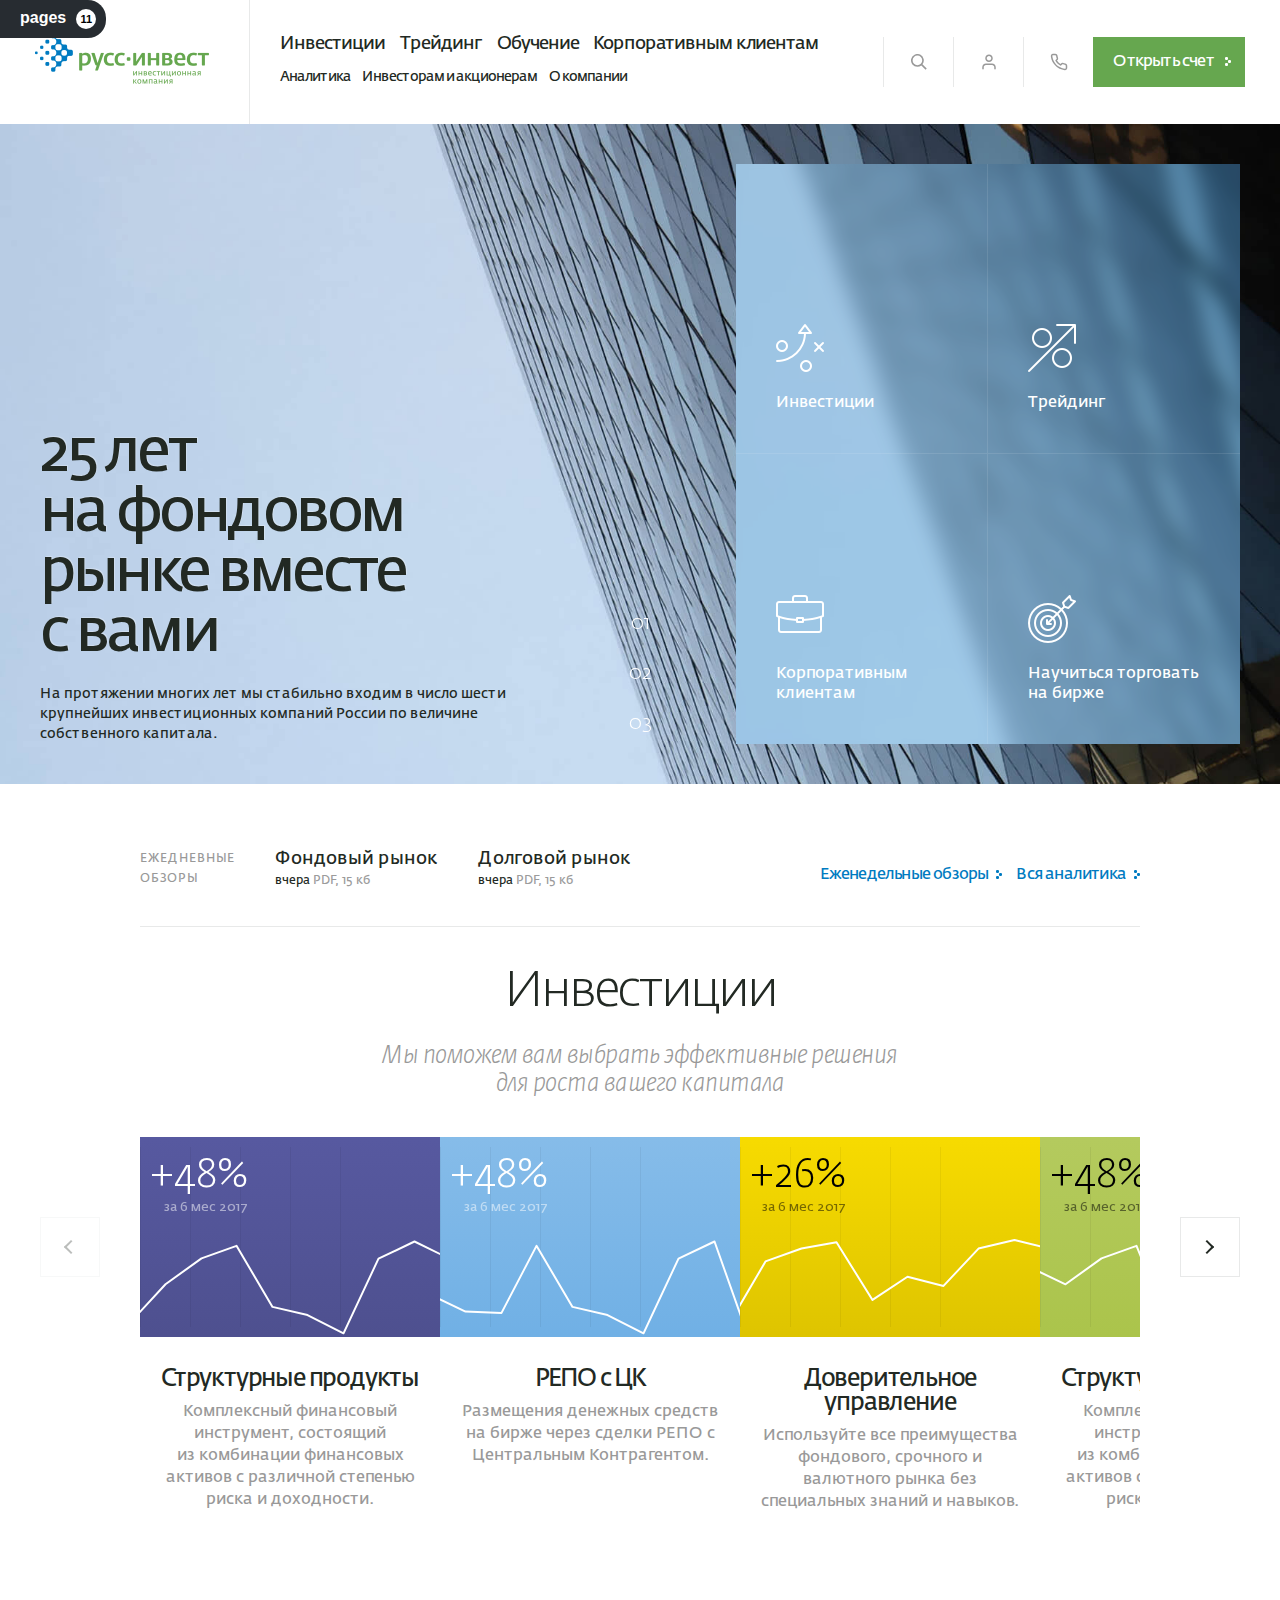
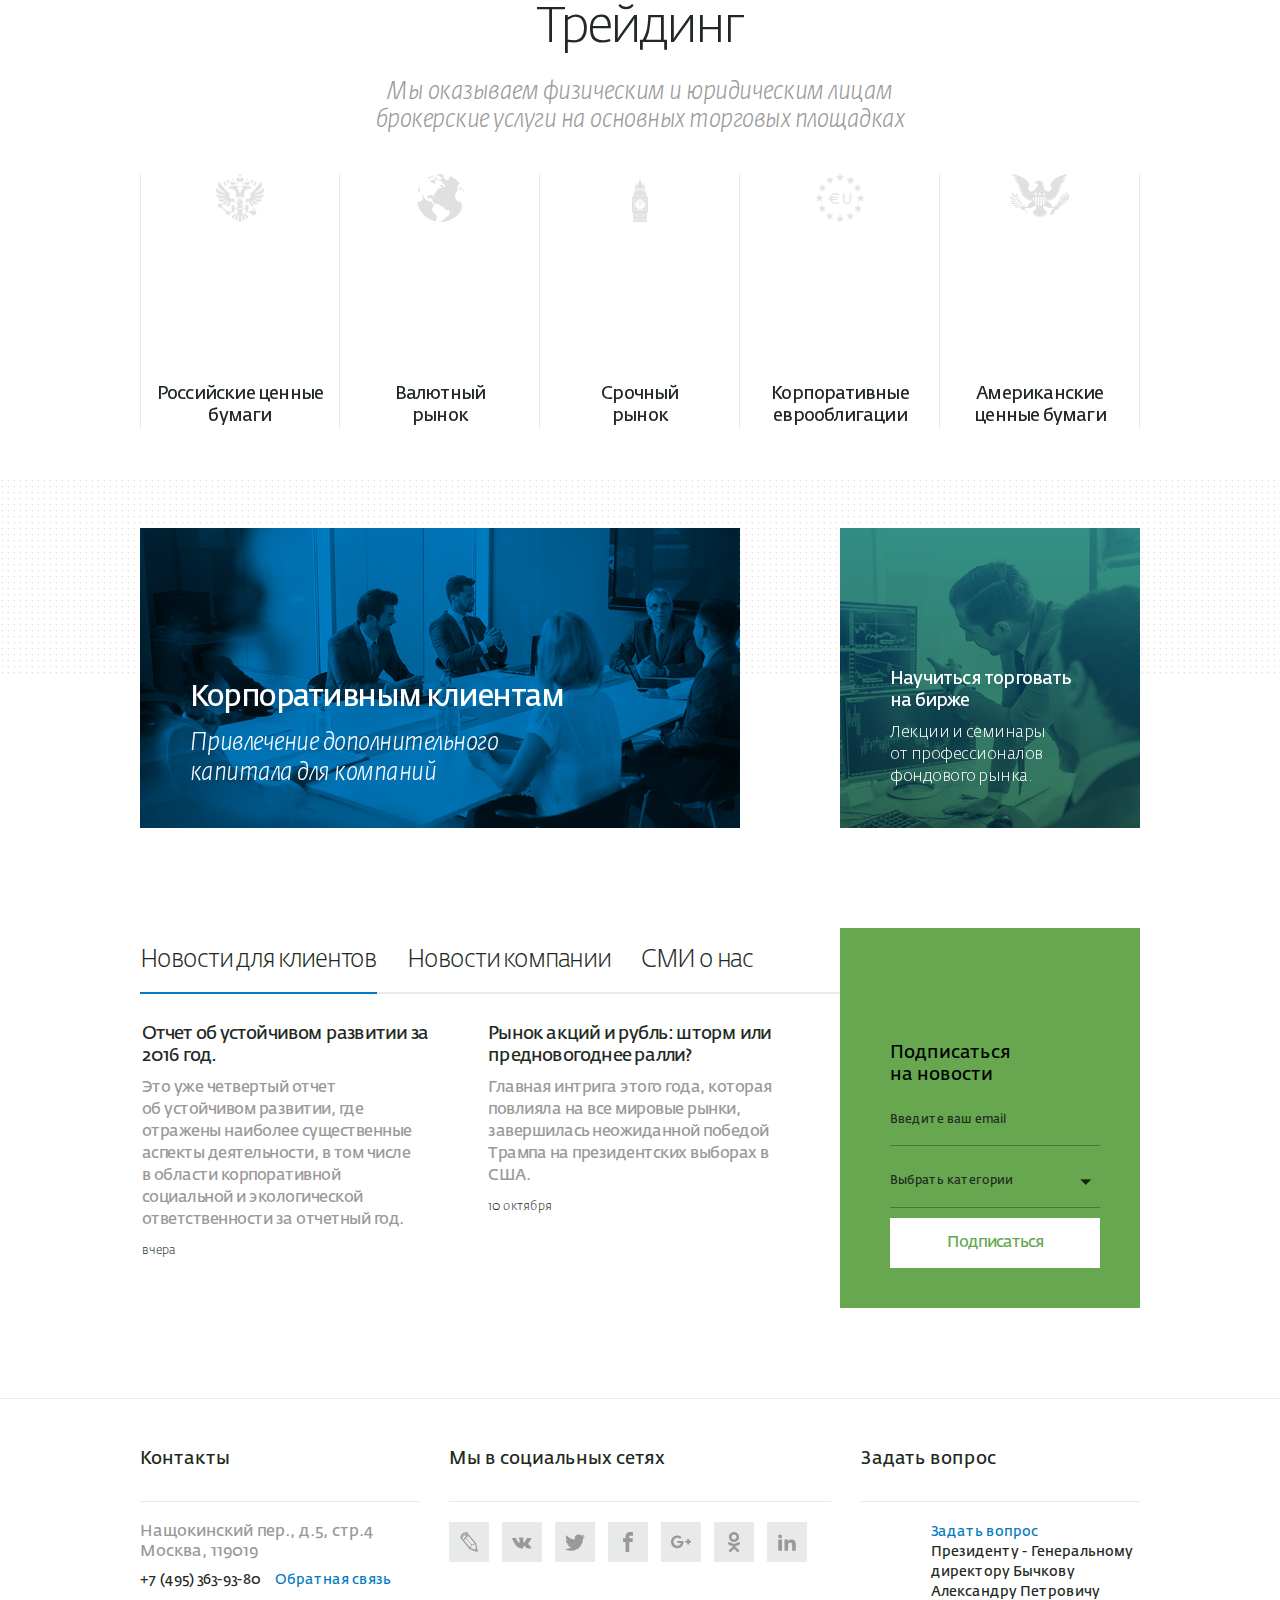
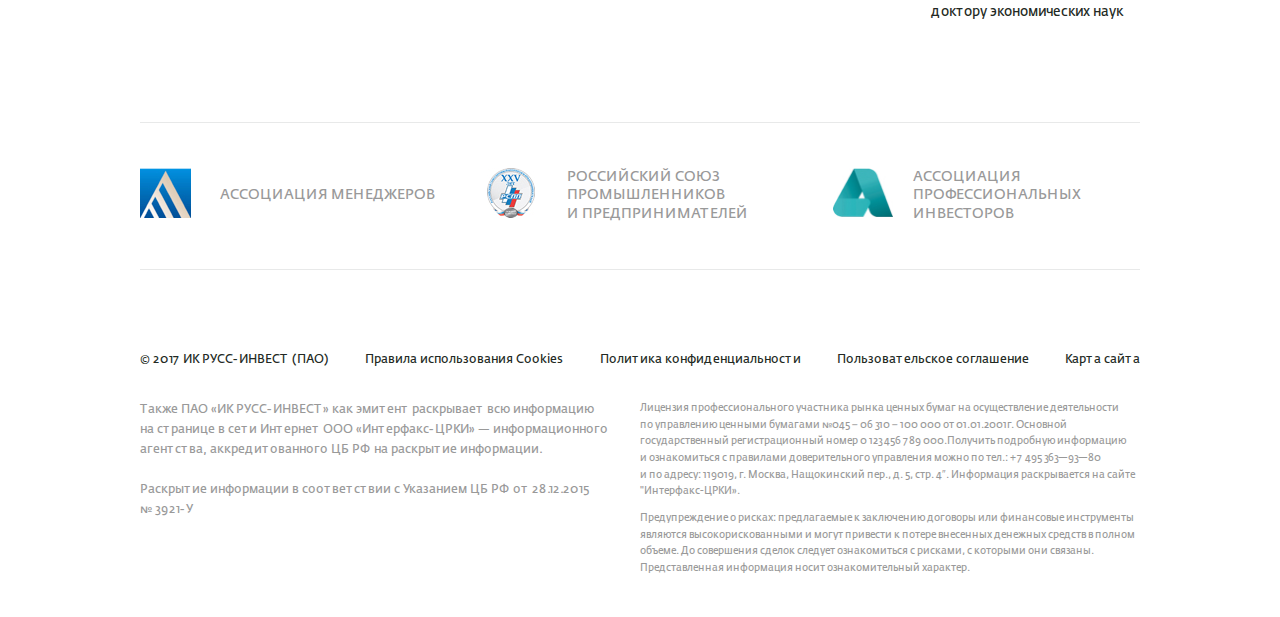
==== commit d11d219e: "up" ====
--- a/index.html
+++ b/index.html
@@ -1013,10 +1013,156 @@
     </div>
   </footer>
 
-  <script src="javascripts/jquery-3.3.1.min.js"></script>
-  <script src="javascripts/libs.js"></script>
-
-  <script src="javascripts/common.js"></script>
+  <!--  PageList  -->
+  <style>
+    #pagelist {
+      position: fixed;
+      width: 320px;
+      background-color: #272c31;
+      background: repeating-linear-gradient(
+        45deg,
+        #272c31,
+        #272c31 10px,
+        #2b3136 10px,
+        #2b3136 20px
+      );
+      top: 0;
+      bottom: 0;
+      z-index: 2;
+      font-family: inherit;
+      transform: translateX(-100%);
+      transition: transform .5s, box-shadow .3s;
+      box-shadow: 8px 0 20px rgba(0, 0, 0, 0);
+    }
+  
+    #pagelist ul {
+      list-style-type: none;
+      margin: 0;
+      padding: 0;
+    }
+  
+    #pagelist ul li {
+      display: block;
+    }
+  
+    input[name="__pageListInput"] {
+      display: none;
+      
+    }
+  
+    input[name="__pageListInput"]:checked + #pagelist {
+      transform: translateX(0);
+      box-shadow: 8px 0 20px rgba(0, 0, 0, 0.27);
+    }
+  
+    input[name="__pageListInput"]:checked + #pagelist label {
+      opacity: 1;
+    }
+  
+    #pagelist ul li a{
+      display: block;
+      color: #fff;
+      text-decoration: none;
+      padding: 16px 20px;
+  
+      font-size: 14px;
+      line-height: 18px;
+      transition: color .3s, background-color .3s;
+      border-bottom: 1px solid rgba(255, 255, 255, .05);
+    }
+  
+    #pagelist ul li a:hover {
+      background-color: rgba(0, 0, 0, .35);
+      color: #fff;
+    }
+  
+    #pagelist label{
+      position: absolute;
+      height: 38px;
+      line-height: 36px;
+      background-color: #272c31;
+      left: 100%;
+      top: 0;
+      cursor: pointer;
+      padding-left: 20px;
+      padding-right: 40px;
+      color: #fff;
+      font-family: Arial, sans-serif;
+      font-weight: bold;
+      opacity: .5;
+      transition: opacity .3s;
+      border-top-right-radius: 18px;
+      border-bottom-right-radius: 18px;
+      white-space: nowrap;
+    }
+  
+    #pagelist label span {
+      display: inline-block;
+      vertical-align: middle;
+      background-color: #fff;
+      color: #000;
+      position: absolute;
+      font-size: 11px;
+      line-height: 12px;
+      width: 20px;
+      height: 20px;
+      border-radius: 50%;
+      text-align: center;
+      line-height: 21px;
+      top: 50%;
+      margin-top: -10px;
+      right: 10px;
+    }
+  
+    #pagelist label:hover {
+      opacity: 1;
+    }
+    #pagelist > div {
+      position: absolute;
+      top: 0;
+      left: 0;
+      width: 100%;
+      height: 100%;
+      overflow-y: auto;
+      padding-top: 32px;
+    }
+  </style>
+  <input type="checkbox" name="__pageListInput" id="__pageListInput">
+  <div id="pagelist">
+    <label for="__pageListInput">pages <span>11</span>
+    </label>
+    <div>
+      <ul>
+        <li><a href="/">1.&nbsp;Главная страница</a>
+        </li>
+        <li><a href="/invest.html">2.&nbsp;Инвестиции</a>
+        </li>
+        <li><a href="/trading.html">3.&nbsp;Трейдинг</a>
+        </li>
+        <li><a href="/about.html">4.&nbsp;О компании</a>
+        </li>
+        <li><a href="/learn_trading.html">5.&nbsp;Обучение</a>
+        </li>
+        <li><a href="/corporate.html">6.&nbsp;Корпоративным клиентам</a>
+        </li>
+        <li><a href="/analytics.html">7.&nbsp;Аналитика</a>
+        </li>
+        <li><a href="/investors.html">8.&nbsp;Инвесторам и&nbsp;акционерам</a>
+        </li>
+        <li><a href="/economist.html">9.&nbsp;Страничка главного экономиста</a>
+        </li>
+        <li><a href="/404.html">10.&nbsp;Страница 404</a>
+        </li>
+        <li><a href="/style.html">11.&nbsp;Страница стилей</a>
+        </li>
+      </ul>
+      <div>
+      </div>
+      <!-- / PageList  -->
+      <script src="javascripts/jquery-3.3.1.min.js"></script>
+      <script src="javascripts/libs.js"></script>
+
+      <script src="javascripts/common.js"></script>
 </body>
 
 </html>
--- a/stylesheets/style.css
+++ b/stylesheets/style.css
@@ -1 +1 @@
-.btn,.slick-slider{-webkit-tap-highlight-color:transparent}.SumoSelect.open>.search>label,.SumoSelect.open>.search>span,.slick-loading .slick-slide,.slick-loading .slick-track{visibility:hidden}.section,body{background-color:#fff}.breadcrumbs__item,.docline__label,.mapper__label,.news-line__label,.partner__name{text-transform:uppercase}.grid,.hero__tile,.hero__tile-list,.lined-list__inner{-webkit-box-direction:normal}.wysiwyg table,table{border-collapse:collapse}.container:after,.h-clearfix:after,.iconed-list__item:after,.newstab__grid:after,.row:after,.slick-track:after,.wysiwyg ol:not([class]) li:after,.wysiwyg ul:not([class]) li:after,.wysiwyg:after{clear:both}a,abbr,acronym,address,applet,article,aside,audio,b,big,blockquote,body,canvas,caption,center,cite,code,dd,del,details,dfn,div,dl,dt,em,embed,fieldset,figcaption,figure,footer,form,h1,h2,h3,h4,h5,h6,header,hgroup,html,i,iframe,img,ins,kbd,label,legend,li,mark,menu,nav,object,ol,output,p,pre,q,ruby,s,samp,section,small,span,strike,strong,sub,summary,sup,table,tbody,td,tfoot,th,thead,time,tr,tt,u,ul,var,video{margin:0;padding:0;border:0;font:inherit;vertical-align:baseline}article,aside,details,figcaption,figure,footer,header,hgroup,menu,nav,section{display:block}ol,ul{list-style:none}blockquote,q{quotes:none}blockquote:after,blockquote:before,q:after,q:before{content:'';content:none}table{border-spacing:0}html{font-size:16px}body{font-family:'Fedra Sans Pro',Tahoma,Verdana,Arial,sans-serif;color:#222923;line-height:1.2;font-style:normal;font-weight:400;-webkit-font-smoothing:antialiased}*,:after,:before{box-sizing:border-box}img{max-width:100%}a{-webkit-text-decoration-skip:ink;text-decoration-skip:ink}@font-face{font-family:'Fedra Sans Pro';src:url(../fonts/subset-FedraSansPro-LightItalic.eot);src:local('Fedra Sans Pro Light Italic'),local('FedraSansPro'),url(../fonts/subset-FedraSansPro-LightItalic.eot?#iefix) format('embedded-opentype'),url(../fonts/subset-FedraSansPro-LightItalic.woff2) format('woff2'),url(../fonts/subset-FedraSansPro-LightItalic.woff) format('woff'),url(../fonts/subset-FedraSansPro-LightItalic.ttf) format('truetype'),url(../fonts/subset-FedraSansPro-LightItalic.svg#FedraSansPro-LightItalic) format('svg');font-weight:300;font-style:italic}@font-face{font-family:'Fedra Sans Pro';src:url(../fonts/subset-FedraSansPro-Normal.eot);src:local('Fedra Sans Pro'),local('FedraSansPro'),url(../fonts/subset-FedraSansPro-Normal.eot?#iefix) format('embedded-opentype'),url(../fonts/subset-FedraSansPro-Normal.woff2) format('woff2'),url(../fonts/subset-FedraSansPro-Normal.woff) format('woff'),url(../fonts/subset-FedraSansPro-Normal.ttf) format('truetype'),url(../fonts/subset-FedraSansPro-Normal.svg#FedraSansPro-Normal) format('svg');font-weight:400;font-style:normal}@font-face{font-family:'Fedra Sans Pro';src:url(../fonts/subset-FedraSansPro-Light.eot);src:local('Fedra Sans Pro'),local('FedraSansPro'),url(../fonts/subset-FedraSansPro-Light.eot?#iefix) format('embedded-opentype'),url(../fonts/subset-FedraSansPro-Light.woff2) format('woff2'),url(../fonts/subset-FedraSansPro-Light.woff) format('woff'),url(../fonts/subset-FedraSansPro-Light.ttf) format('truetype'),url(../fonts/subset-FedraSansPro-Light.svg#FedraSansPro-Light) format('svg');font-weight:300;font-style:normal}.section{padding-top:50px;padding-bottom:50px;position:relative}.section--variant-dotted:before{content:"";position:absolute;left:0;top:0;right:0;height:50%;background-image:url(../images/dotted.png);max-height:300px}.container:after,.container:before,.row:after,.row:before{display:table;content:" ";box-sizing:border-box}@media only screen and (-webkit-min-device-pixel-ratio:2) and (min-width:768px),only screen and (min--moz-device-pixel-ratio:2) and (min-width:768px),only screen and (min-device-pixel-ratio:2) and (min-width:768px),only screen and (-webkit-min-device-pixel-ratio:2),only screen and (min-resolution:2dppx){.section--variant-dotted:before{background-image:url(../images/dotted@2x.png)}}@media only screen and (-webkit-min-device-pixel-ratio:3) and (min-width:768px),only screen and (min--moz-device-pixel-ratio:3) and (min-width:768px),only screen and (min-device-pixel-ratio:3) and (min-width:768px),only screen and (-webkit-min-device-pixel-ratio:3),only screen and (min-resolution:3dppx){.section--variant-dotted:before{background-image:url(../images/dotted@3x.png)}}.section .section:last-child{padding-bottom:0}.section--contacts{border-top:1px solid #e8e9e9;margin-top:40px}.section--pt0{padding-top:0}.section--bordered{border-bottom:1px solid #e8e9e9}.section .container{position:relative}.container{margin-right:auto;margin-left:auto;padding-left:15px;padding-right:15px}@media (min-width:768px){.container{width:750px}}@media (min-width:992px){.container{width:970px;width:1000px}.container--extra{width:1130px}}@media (min-width:1200px){.container{width:1170px;width:1030px}.container--extra{width:1050px}}.row{margin-left:-15px;margin-right:-15px}.slick-list,.slick-slider,.slick-track{position:relative;display:block}.brandlink:after,.invest-card__img:after,.invest-card__img:before,.invest-slider__arrow:before,.poster--theme-file .poster__image:after,.poster__image:before,.slick-track:after,.slick-track:before{content:""}.col--lg-1,.col--lg-10,.col--lg-11,.col--lg-12,.col--lg-2,.col--lg-3,.col--lg-4,.col--lg-5,.col--lg-6,.col--lg-7,.col--lg-8,.col--lg-9,.col--md-1,.col--md-10,.col--md-11,.col--md-12,.col--md-2,.col--md-3,.col--md-4,.col--md-5,.col--md-6,.col--md-7,.col--md-8,.col--md-9,.col--sm-1,.col--sm-10,.col--sm-11,.col--sm-12,.col--sm-2,.col--sm-3,.col--sm-4,.col--sm-5,.col--sm-6,.col--sm-7,.col--sm-8,.col--sm-9,.col--xs-1,.col--xs-10,.col--xs-11,.col--xs-12,.col--xs-2,.col--xs-3,.col--xs-4,.col--xs-5,.col--xs-6,.col--xs-7,.col--xs-8,.col--xs-9{position:relative;min-height:1px;padding-left:15px;padding-right:15px}.col--xs-1,.col--xs-10,.col--xs-11,.col--xs-12,.col--xs-2,.col--xs-3,.col--xs-4,.col--xs-5,.col--xs-6,.col--xs-7,.col--xs-8,.col--xs-9{float:left}.col--xs-12{width:100%}.col--xs-11{width:91.66666667%}.col--xs-10{width:83.33333333%}.col--xs-9{width:75%}.col--xs-8{width:66.66666667%}.col--xs-7{width:58.33333333%}.col--xs-6{width:50%}.col--xs-5{width:41.66666667%}.col--xs-4{width:33.33333333%}.col--xs-3{width:25%}.col--xs-2{width:16.66666667%}.col--xs-1{width:8.33333333%}.col--xs-pull-12{right:100%}.col--xs-pull-11{right:91.66666667%}.col--xs-pull-10{right:83.33333333%}.col--xs-pull-9{right:75%}.col--xs-pull-8{right:66.66666667%}.col--xs-pull-7{right:58.33333333%}.col--xs-pull-6{right:50%}.col--xs-pull-5{right:41.66666667%}.col--xs-pull-4{right:33.33333333%}.col--xs-pull-3{right:25%}.col--xs-pull-2{right:16.66666667%}.col--xs-pull-1{right:8.33333333%}.col--xs-pull-0{right:auto}.col--xs-push-12{left:100%}.col--xs-push-11{left:91.66666667%}.col--xs-push-10{left:83.33333333%}.col--xs-push-9{left:75%}.col--xs-push-8{left:66.66666667%}.col--xs-push-7{left:58.33333333%}.col--xs-push-6{left:50%}.col--xs-push-5{left:41.66666667%}.col--xs-push-4{left:33.33333333%}.col--xs-push-3{left:25%}.col--xs-push-2{left:16.66666667%}.col--xs-push-1{left:8.33333333%}.col--xs-push-0{left:auto}.col--xs-offset-12{margin-left:100%}.col--xs-offset-11{margin-left:91.66666667%}.col--xs-offset-10{margin-left:83.33333333%}.col--xs-offset-9{margin-left:75%}.col--xs-offset-8{margin-left:66.66666667%}.col--xs-offset-7{margin-left:58.33333333%}.col--xs-offset-6{margin-left:50%}.col--xs-offset-5{margin-left:41.66666667%}.col--xs-offset-4{margin-left:33.33333333%}.col--xs-offset-3{margin-left:25%}.col--xs-offset-2{margin-left:16.66666667%}.col--xs-offset-1{margin-left:8.33333333%}.col--xs-offset-0{margin-left:0}@media (min-width:768px){.col--sm-1,.col--sm-10,.col--sm-11,.col--sm-12,.col--sm-2,.col--sm-3,.col--sm-4,.col--sm-5,.col--sm-6,.col--sm-7,.col--sm-8,.col--sm-9{float:left}.col--sm-12{width:100%}.col--sm-11{width:91.66666667%}.col--sm-10{width:83.33333333%}.col--sm-9{width:75%}.col--sm-8{width:66.66666667%}.col--sm-7{width:58.33333333%}.col--sm-6{width:50%}.col--sm-5{width:41.66666667%}.col--sm-4{width:33.33333333%}.col--sm-3{width:25%}.col--sm-2{width:16.66666667%}.col--sm-1{width:8.33333333%}.col--sm-pull-12{right:100%}.col--sm-pull-11{right:91.66666667%}.col--sm-pull-10{right:83.33333333%}.col--sm-pull-9{right:75%}.col--sm-pull-8{right:66.66666667%}.col--sm-pull-7{right:58.33333333%}.col--sm-pull-6{right:50%}.col--sm-pull-5{right:41.66666667%}.col--sm-pull-4{right:33.33333333%}.col--sm-pull-3{right:25%}.col--sm-pull-2{right:16.66666667%}.col--sm-pull-1{right:8.33333333%}.col--sm-pull-0{right:auto}.col--sm-push-12{left:100%}.col--sm-push-11{left:91.66666667%}.col--sm-push-10{left:83.33333333%}.col--sm-push-9{left:75%}.col--sm-push-8{left:66.66666667%}.col--sm-push-7{left:58.33333333%}.col--sm-push-6{left:50%}.col--sm-push-5{left:41.66666667%}.col--sm-push-4{left:33.33333333%}.col--sm-push-3{left:25%}.col--sm-push-2{left:16.66666667%}.col--sm-push-1{left:8.33333333%}.col--sm-push-0{left:auto}.col--sm-offset-12{margin-left:100%}.col--sm-offset-11{margin-left:91.66666667%}.col--sm-offset-10{margin-left:83.33333333%}.col--sm-offset-9{margin-left:75%}.col--sm-offset-8{margin-left:66.66666667%}.col--sm-offset-7{margin-left:58.33333333%}.col--sm-offset-6{margin-left:50%}.col--sm-offset-5{margin-left:41.66666667%}.col--sm-offset-4{margin-left:33.33333333%}.col--sm-offset-3{margin-left:25%}.col--sm-offset-2{margin-left:16.66666667%}.col--sm-offset-1{margin-left:8.33333333%}.col--sm-offset-0{margin-left:0}}@media (min-width:992px){.col--md-1,.col--md-10,.col--md-11,.col--md-12,.col--md-2,.col--md-3,.col--md-4,.col--md-5,.col--md-6,.col--md-7,.col--md-8,.col--md-9{float:left}.col--md-12{width:100%}.col--md-11{width:91.66666667%}.col--md-10{width:83.33333333%}.col--md-9{width:75%}.col--md-8{width:66.66666667%}.col--md-7{width:58.33333333%}.col--md-6{width:50%}.col--md-5{width:41.66666667%}.col--md-4{width:33.33333333%}.col--md-3{width:25%}.col--md-2{width:16.66666667%}.col--md-1{width:8.33333333%}.col--md-pull-12{right:100%}.col--md-pull-11{right:91.66666667%}.col--md-pull-10{right:83.33333333%}.col--md-pull-9{right:75%}.col--md-pull-8{right:66.66666667%}.col--md-pull-7{right:58.33333333%}.col--md-pull-6{right:50%}.col--md-pull-5{right:41.66666667%}.col--md-pull-4{right:33.33333333%}.col--md-pull-3{right:25%}.col--md-pull-2{right:16.66666667%}.col--md-pull-1{right:8.33333333%}.col--md-pull-0{right:auto}.col--md-push-12{left:100%}.col--md-push-11{left:91.66666667%}.col--md-push-10{left:83.33333333%}.col--md-push-9{left:75%}.col--md-push-8{left:66.66666667%}.col--md-push-7{left:58.33333333%}.col--md-push-6{left:50%}.col--md-push-5{left:41.66666667%}.col--md-push-4{left:33.33333333%}.col--md-push-3{left:25%}.col--md-push-2{left:16.66666667%}.col--md-push-1{left:8.33333333%}.col--md-push-0{left:auto}.col--md-offset-12{margin-left:100%}.col--md-offset-11{margin-left:91.66666667%}.col--md-offset-10{margin-left:83.33333333%}.col--md-offset-9{margin-left:75%}.col--md-offset-8{margin-left:66.66666667%}.col--md-offset-7{margin-left:58.33333333%}.col--md-offset-6{margin-left:50%}.col--md-offset-5{margin-left:41.66666667%}.col--md-offset-4{margin-left:33.33333333%}.col--md-offset-3{margin-left:25%}.col--md-offset-2{margin-left:16.66666667%}.col--md-offset-1{margin-left:8.33333333%}.col--md-offset-0{margin-left:0}}@media (min-width:1200px){.col--lg-1,.col--lg-10,.col--lg-11,.col--lg-12,.col--lg-2,.col--lg-3,.col--lg-4,.col--lg-5,.col--lg-6,.col--lg-7,.col--lg-8,.col--lg-9{float:left}.col--lg-12{width:100%}.col--lg-11{width:91.66666667%}.col--lg-10{width:83.33333333%}.col--lg-9{width:75%}.col--lg-8{width:66.66666667%}.col--lg-7{width:58.33333333%}.col--lg-6{width:50%}.col--lg-5{width:41.66666667%}.col--lg-4{width:33.33333333%}.col--lg-3{width:25%}.col--lg-2{width:16.66666667%}.col--lg-1{width:8.33333333%}.col--lg-pull-12{right:100%}.col--lg-pull-11{right:91.66666667%}.col--lg-pull-10{right:83.33333333%}.col--lg-pull-9{right:75%}.col--lg-pull-8{right:66.66666667%}.col--lg-pull-7{right:58.33333333%}.col--lg-pull-6{right:50%}.col--lg-pull-5{right:41.66666667%}.col--lg-pull-4{right:33.33333333%}.col--lg-pull-3{right:25%}.col--lg-pull-2{right:16.66666667%}.col--lg-pull-1{right:8.33333333%}.col--lg-pull-0{right:auto}.col--lg-push-12{left:100%}.col--lg-push-11{left:91.66666667%}.col--lg-push-10{left:83.33333333%}.col--lg-push-9{left:75%}.col--lg-push-8{left:66.66666667%}.col--lg-push-7{left:58.33333333%}.col--lg-push-6{left:50%}.col--lg-push-5{left:41.66666667%}.col--lg-push-4{left:33.33333333%}.col--lg-push-3{left:25%}.col--lg-push-2{left:16.66666667%}.col--lg-push-1{left:8.33333333%}.col--lg-push-0{left:auto}.col--lg-offset-12{margin-left:100%}.col--lg-offset-11{margin-left:91.66666667%}.col--lg-offset-10{margin-left:83.33333333%}.col--lg-offset-9{margin-left:75%}.col--lg-offset-8{margin-left:66.66666667%}.col--lg-offset-7{margin-left:58.33333333%}.col--lg-offset-6{margin-left:50%}.col--lg-offset-5{margin-left:41.66666667%}.col--lg-offset-4{margin-left:33.33333333%}.col--lg-offset-3{margin-left:25%}.col--lg-offset-2{margin-left:16.66666667%}.col--lg-offset-1{margin-left:8.33333333%}.col--lg-offset-0{margin-left:0}}.slick-slider{box-sizing:border-box;-webkit-touch-callout:none;-webkit-user-select:none;-moz-user-select:none;-ms-user-select:none;user-select:none;-ms-touch-action:pan-y;touch-action:pan-y}.slick-list{overflow:hidden;margin:0;padding:0}.slick-list:focus{outline:0}.slick-list.dragging{cursor:pointer;cursor:hand}.slick-slider .slick-list,.slick-slider .slick-track{-webkit-transform:translate3d(0,0,0);-ms-transform:translate3d(0,0,0);transform:translate3d(0,0,0)}.slick-track{left:0;top:0;margin-left:auto;margin-right:auto}.slick-track:after,.slick-track:before{display:table}.slick-slide{float:left;height:100%;min-height:1px;display:none}[dir=rtl] .slick-slide{float:right}.slick-slide img{display:block}.slick-slide.slick-loading img{display:none}.slick-slide.dragging img{pointer-events:none}.slick-initialized .slick-slide{display:block}.slick-vertical .slick-slide{display:block;height:auto;border:1px solid transparent}.SumoSelect .hidden,.SumoSelect .no-match,.slick-arrow.slick-hidden{display:none}.SumoSelect p{margin:0}.SumoSelect{width:200px}.SelectClass,.SumoSelect.open .search-txt,.SumoUnder{position:absolute;width:100%;top:0;left:0;box-sizing:border-box}.SelectBox{padding:5px 8px}.sumoStopScroll{overflow:hidden}.SumoSelect .search-txt{display:none;outline:0}.SumoSelect .no-match{padding:6px}.SumoSelect.open .search-txt{display:inline-block;margin:0;padding:5px 8px;border:none;border-radius:5px}.SelectClass,.SumoUnder{right:0;height:100%;border:none;-ms-filter:"progid:DXImageTransform.Microsoft.Alpha(Opacity=0)";filter:alpha(opacity=0);-moz-opacity:0;-khtml-opacity:0;opacity:0}.SelectClass{z-index:1}.SumoSelect .select-all>label,.SumoSelect>.CaptionCont,.SumoSelect>.optWrapper>.options li.opt label{-ms-user-select:none;user-select:none;-o-user-select:none;-moz-user-select:none;-khtml-user-select:none;-webkit-user-select:none}.SumoSelect{display:inline-block;position:relative;outline:0}.SumoSelect.open>.CaptionCont,.SumoSelect:focus>.CaptionCont,.SumoSelect:hover>.CaptionCont{box-shadow:0 0 2px #7799D0;border-color:#7799D0}.SumoSelect>.CaptionCont{position:relative;border:1px solid #A4A4A4;min-height:14px;background-color:#fff;border-radius:2px;margin:0}.SumoSelect>.CaptionCont>span{display:block;padding-right:30px;text-overflow:ellipsis;white-space:nowrap;overflow:hidden;cursor:default}.SumoSelect>.CaptionCont>span.placeholder{color:#ccc;font-style:italic}.SumoSelect>.CaptionCont>label{position:absolute;top:0;right:0;bottom:0;width:30px}.SumoSelect>.CaptionCont>label>i{background-image:url([data-uri]);background-position:center center;width:16px;height:16px;display:block;position:absolute;top:0;left:0;right:0;bottom:0;margin:auto;background-repeat:no-repeat;opacity:.8}.SumoSelect>.optWrapper{display:none;z-index:1000;top:30px;width:100%;position:absolute;left:0;box-sizing:border-box;background:#fff;border:1px solid #ddd;box-shadow:2px 3px 3px rgba(0,0,0,.11);border-radius:3px;overflow:hidden}.SumoSelect.open>.optWrapper{top:35px;display:block}.SumoSelect.open>.optWrapper.up{top:auto;bottom:100%;margin-bottom:5px}.SumoSelect>.optWrapper ul{list-style:none;display:block;padding:0;margin:0;overflow:auto}.SumoSelect>.optWrapper>.options{border-radius:2px;position:relative;max-height:250px}.SumoSelect>.optWrapper.okCancelInMulti>.options{border-radius:2px 2px 0 0}.SumoSelect>.optWrapper.selall>.options{border-radius:0 0 2px 2px}.SumoSelect>.optWrapper.selall.okCancelInMulti>.options{border-radius:0}.SumoSelect>.optWrapper>.options li.group.disabled>label{opacity:.5}.SumoSelect>.optWrapper>.options li ul li.opt{padding-left:22px}.SumoSelect>.optWrapper.multiple>.options li ul li.opt{padding-left:50px}.SumoSelect>.optWrapper.isFloating>.options{max-height:100%;box-shadow:0 0 100px #595959}.SumoSelect>.optWrapper>.options li.opt{padding:6px;position:relative;border-bottom:1px solid #f5f5f5}.SumoSelect>.optWrapper>.options>li.opt:first-child{border-radius:2px 2px 0 0}.SumoSelect>.optWrapper.selall>.options>li.opt:first-child{border-radius:0}.SumoSelect>.optWrapper>.options>li.opt:last-child{border-radius:0 0 2px 2px;border-bottom:none}.SumoSelect>.optWrapper.okCancelInMulti>.options>li.opt:last-child{border-radius:0}.SumoSelect>.optWrapper>.options li.opt:hover{background-color:#E4E4E4}.SumoSelect .select-all.sel,.SumoSelect>.optWrapper>.options li.opt.sel{background-color:#a1c0e4}.SumoSelect>.optWrapper>.options li label{text-overflow:ellipsis;white-space:nowrap;overflow:hidden;display:block;cursor:pointer}.SumoSelect>.optWrapper>.options li span{display:none}.SumoSelect>.optWrapper>.options li.group>label{cursor:default;padding:8px 6px;font-weight:700}.SumoSelect>.optWrapper.isFloating{position:fixed;top:0;left:0;right:0;width:90%;bottom:0;margin:auto;max-height:90%}.SumoSelect>.optWrapper>.options li.opt.disabled{background-color:inherit;pointer-events:none}.SumoSelect>.optWrapper>.options li.opt.disabled *{-ms-filter:"progid:DXImageTransform.Microsoft.Alpha(Opacity=50)";filter:alpha(opacity=50);-moz-opacity:.5;-khtml-opacity:.5;opacity:.5}.SumoSelect>.optWrapper.multiple>.options li.opt{padding-left:35px;cursor:pointer}.SumoSelect .select-all>span,.SumoSelect>.optWrapper.multiple>.options li.opt span{position:absolute;display:block;width:30px;top:0;bottom:0;margin-left:-35px}.SumoSelect .select-all>span i,.SumoSelect>.optWrapper.multiple>.options li.opt span i{position:absolute;margin:auto;left:0;right:0;top:0;bottom:0;width:14px;height:14px;border:1px solid #AEAEAE;border-radius:2px;box-shadow:inset 0 1px 3px rgba(0,0,0,.15);background-color:#fff}.SumoSelect>.optWrapper>.MultiControls{display:none;border-top:1px solid #ddd;background-color:#fff;box-shadow:0 0 2px rgba(0,0,0,.13);border-radius:0 0 3px 3px}.SumoSelect>.optWrapper.multiple.isFloating>.MultiControls{display:block;margin-top:5px;position:absolute;bottom:0;width:100%}.SumoSelect>.optWrapper.multiple.okCancelInMulti>.MultiControls{display:block}.SumoSelect>.optWrapper.multiple.okCancelInMulti>.MultiControls>p{padding:6px}.SumoSelect>.optWrapper.multiple.okCancelInMulti>.MultiControls>p:focus{box-shadow:0 0 2px #a1c0e4;border-color:#a1c0e4;outline:0;background-color:#a1c0e4}.SumoSelect>.optWrapper.multiple>.MultiControls>p{display:inline-block;cursor:pointer;padding:12px;width:50%;box-sizing:border-box;text-align:center}.SumoSelect>.optWrapper.multiple>.MultiControls>p:hover{background-color:#f1f1f1}.SumoSelect>.optWrapper.multiple>.MultiControls>p.btnOk{border-right:1px solid #DBDBDB;border-radius:0 0 0 3px}.SumoSelect>.optWrapper.multiple>.MultiControls>p.btnCancel{border-radius:0 0 3px}.SumoSelect>.optWrapper.isFloating>.options li.opt{padding:12px 6px}.SumoSelect>.optWrapper.multiple.isFloating>.options li.opt{padding-left:35px}.SumoSelect>.optWrapper.multiple.isFloating{padding-bottom:43px}.SumoSelect .select-all.partial>span i,.SumoSelect .select-all.selected>span i,.SumoSelect>.optWrapper.multiple>.options li.opt.selected span i{background-color:#11a911;box-shadow:none;border-color:transparent;background-image:url([data-uri]);background-repeat:no-repeat;background-position:center center}.SumoSelect.disabled{opacity:.7;cursor:not-allowed}.SumoSelect.disabled>.CaptionCont{border-color:#ccc;box-shadow:none}.SumoSelect .select-all{border-radius:3px 3px 0 0;position:relative;border-bottom:1px solid #ddd;background-color:#fff;padding:8px 0 3px 35px;height:20px;cursor:pointer}.SumoSelect .select-all>label,.SumoSelect .select-all>span i{cursor:pointer}.SumoSelect .select-all.partial>span i{background-color:#ccc}.SumoSelect>.optWrapper>.options li.optGroup{padding-left:5px;text-decoration:underline}.svg-icon{display:inline-block;vertical-align:top;position:relative;width:16px;height:16px;fill:#222923}.hero,.hero__slide:first-child{display:block}.svg-icon__glyph{position:absolute;top:0;left:0;right:0;bottom:0;width:100%;height:100%;fill:inherit}.svg-icon-store{border:0!important;clip:rect(0 0 0 0)!important;height:1px!important;margin:-1px!important;overflow:hidden!important;padding:0!important;position:absolute!important;width:1px!important}.contacts-person__img img,.hero__dots-item,.poster__play{border-radius:50%}.hero{padding-top:0;padding-bottom:0}.hero__container{max-width:1230px;padding-left:15px;padding-right:15px;margin-left:auto;margin-right:auto;position:relative}.hero__dots{width:40px;position:absolute;bottom:40px;left:50%;margin-left:-20px}.hero__dots-item{width:40px;height:40px;overflow:hidden;position:relative;text-align:center;line-height:38px;font-size:20px;font-weight:300;color:#fff;margin-bottom:10px}.hero__dots-item:last-child{margin-bottom:0}.hero__dots-item svg{position:absolute;top:0;left:0;width:100%;height:100%}.hero__dots-item svg circle{stroke:#fff;stroke-dasharray:170px;stroke-dashoffset:170px;-webkit-animation-iteration-count:1;animation-iteration-count:1;-webkit-animation-duration:7s;animation-duration:7s;-webkit-animation-fill-mode:both;animation-fill-mode:both;-webkit-transition:opacity .3s;transition:opacity .3s;-webkit-animation-timing-function:linear;animation-timing-function:linear;opacity:0}.brandlink:after,.btn--with-arrow:after{-webkit-animation-iteration-count:infinite;-webkit-animation-fill-mode:both;-webkit-animation-timing-function:ease-out}.hero__dots-item:hover{background-color:rgba(0,0,0,.1)}.hero__dots-item.is-active svg circle{-webkit-animation-name:heroDots;animation-name:heroDots;opacity:1}.hero__text{font-size:14px;font-size:.875rem;line-height:1.429}.hero__slide{background-position:center top;background-attachment:fixed;background-repeat:no-repeat;background-size:cover}.hero__slide--theme-dark{background-color:grey;color:#fff}.hero__slide--theme-white{background-color:#fff}.hero__slide--bg-default{background-attachment:scroll}@media all and (-ms-high-contrast:none),(-ms-high-contrast:active){.hero__slide{background-attachment:scroll!important}.hero__tile-list{background-image:none!important}}@supports (-ms-ime-align:auto){.hero__slide{background-attachment:scroll!important}.hero__tile-list{background-image:none!important}}.hero__tile-list,.hero__tile-list:before{background-attachment:fixed;background-size:cover}.hero__slider{opacity:0;-webkit-transition:opacity .3s;transition:opacity .3s}.hero__title{font-size:60px;font-size:3.75rem;line-height:1;letter-spacing:-.058em;text-shadow:1px -1px 0 rgba(255,255,255,.27);margin-bottom:20px}.hero__row{display:table;width:100%;min-height:400px}.hero__slide--nomh .hero__row{min-height:auto}.hero__slide--theme-dark .hero__data{color:#fff}.hero__slide--theme-dark .hero__title{text-shadow:1px -1px 0 rgba(0,0,0,.47)}.bar__btn,.btn{text-shadow:none;cursor:pointer}.hero__data{max-width:500px;color:#222923}.hero__caption{font-size:18px;font-size:1.125rem;line-height:1.444;letter-spacing:-.028em}.hero__column:only-child .hero__data{max-width:560px}.hero__column{display:table-cell;width:50%;vertical-align:bottom;padding-top:100px;padding-bottom:40px;padding-right:50px}.hero__column--position-right{vertical-align:top;padding-left:8%;padding-right:0;padding-top:40px}.hero__column:only-child{width:100%;padding-right:0;padding-left:0}.hero__tile{display:-webkit-box;display:-webkit-flex;display:-ms-flexbox;display:flex;-webkit-box-orient:vertical;-webkit-flex-direction:column;-ms-flex-direction:column;flex-direction:column;-webkit-box-align:start;-webkit-align-items:flex-start;-ms-flex-align:start;align-items:flex-start;-webkit-box-pack:end;-webkit-justify-content:flex-end;-ms-flex-pack:end;justify-content:flex-end;height:290px;padding:40px;background-color:rgba(0,123,193,.2);-webkit-transition:background-color .3s,opacity .3s;transition:background-color .3s,opacity .3s;cursor:pointer;-webkit-user-select:none;-moz-user-select:none;-ms-user-select:none;user-select:none;outline:0;text-decoration:none;color:#fff;border-right:1px solid rgba(255,255,255,.1);border-bottom:1px solid rgba(255,255,255,.1)}.hero__tile-text{width:100%}.hero__tile-title{font-size:18px;font-size:1.125rem;line-height:1;line-height:1.1;letter-spacing:-1px}.hero__tile-icon{display:block;margin-bottom:10px;height:60px}.hero__tile-icon img{max-height:48px}.hero__tile:hover{background-color:rgba(0,90,142,.3)}.hero__tile-list{display:-webkit-box;display:-webkit-flex;display:-ms-flexbox;display:flex;-webkit-box-orient:horizontal;-webkit-flex-direction:row;-ms-flex-direction:row;flex-direction:row;-webkit-box-align:stretch;-webkit-align-items:stretch;-ms-flex-align:stretch;align-items:stretch;-webkit-box-pack:start;-webkit-justify-content:flex-start;-ms-flex-pack:start;justify-content:flex-start;-webkit-flex-wrap:wrap;-ms-flex-wrap:wrap;flex-wrap:wrap;position:relative;overflow:hidden;background-position:center top}.hero__tile-list:after,.hero__tile-list:before{content:"";display:block;position:absolute;top:-20px;left:-20px;bottom:-20px;right:-20px}.hero__tile-list:before{background-image:inherit;background-position:50% 50%;-webkit-filter:blur(10px);filter:blur(10px)}.hero__tile-item{-webkit-box-flex:0;-webkit-flex:0 0 50%;-ms-flex:0 0 50%;flex:0 0 50%;width:50%;position:relative;z-index:1}.hero__tile-item:nth-child(2) .hero__tile,.hero__tile-item:nth-child(4) .hero__tile{border-right:0}.hero__tile-item:nth-child(3) .hero__tile,.hero__tile-item:nth-child(4) .hero__tile{border-bottom:0}.hero__tile-item:nth-child(1){-webkit-transition:opacity .3s .3s;transition:opacity .3s .3s}.hero__tile-item:nth-child(2){-webkit-transition:opacity .3s .6s;transition:opacity .3s .6s}.hero__tile-item:nth-child(3){-webkit-transition:opacity .3s .9s;transition:opacity .3s .9s}.hero__tile-item:nth-child(4){-webkit-transition:opacity .3s 1.2s;transition:opacity .3s 1.2s}.slick-slide .hero__data{-webkit-transform:translateX(-100%);-ms-transform:translateX(-100%);transform:translateX(-100%);opacity:0;-webkit-transition:opacity .4s .3s,-webkit-transform .6s .2s;transition:opacity .4s .3s,-webkit-transform .6s .2s;transition:transform .6s .2s,opacity .4s .3s;transition:transform .6s .2s,opacity .4s .3s,-webkit-transform .6s .2s}.slick-slide.slick-active .hero__data{-webkit-transform:translateX(0);-ms-transform:translateX(0);transform:translateX(0);opacity:1}.hero__slider.slick-initialized,.slick-slide.slick-active .hero__tile-item{opacity:1}.hero .breadcrumbs{position:absolute;top:50px;left:15px;width:50%}.header,.invest-slider{position:relative}.hero:hover .hero__dots svg circle{-webkit-animation-play-state:paused;animation-play-state:paused}@-webkit-keyframes heroDots{form{stroke-dashoffset:170px;opacity:1}90%{stroke-dashoffset:0;opacity:1}to{stroke-dashoffset:0;opacity:0}}@keyframes heroDots{form{stroke-dashoffset:170px;opacity:1}90%{stroke-dashoffset:0;opacity:1}to{stroke-dashoffset:0;opacity:0}}.header{display:block;background-color:#fff}.header__row{display:table;width:100%;table-layout:fixed}.header__col,.header__logo{display:table-cell;vertical-align:middle}.header__logo{width:250px;border-right:1px solid #e8e9e9;padding-left:35px}.header__logo img{max-width:174px;text-align:center}.header__col{padding-top:35px;padding-bottom:35px}.header__col--nav{padding-left:30px}.header__col--bar{text-align:right;padding-right:35px;width:395px}.wrapper{max-width:1440px;margin-left:auto;margin-right:auto}.wrapper--800{max-width:800px}.wrapper--1100{max-width:1100px}.wrapper--1200{max-width:1200px}.wrapper--750{max-width:750px}.wrapper--660{max-width:660px}.nav{font-size:18px;font-size:1.125rem;line-height:1;line-height:1.1;margin-bottom:10px}.nav__item{text-decoration:none;margin-right:.6em;margin-bottom:5px;color:#222923;letter-spacing:-1px;text-align:left;display:inline-block;vertical-align:top;-webkit-transition:color .3s;transition:color .3s}.nav__item:hover{color:#007bc1}.nav__item:last-child{margin-right:0}.nav__item.is-active{color:#66a74f}.nav--variant-small{font-size:14px;font-size:.875rem;line-height:1;margin-bottom:0}.title{text-align:center;font-weight:300;font-style:normal;font-stretch:normal;font-size:50px;font-size:3.125rem;line-height:1;letter-spacing:-.06em;margin-bottom:.5em}.title+:not(.title-text){margin-top:60px}.title-text{max-width:550px;margin-left:auto;margin-right:auto;text-align:center;font-style:italic;color:#999;font-size:24px;font-size:1.5rem;line-height:1.167;letter-spacing:-.021em;margin-bottom:1.65em}.title-text--mw660{max-width:660px}.title--left{text-align:left}.title--negative-offset{margin-bottom:-.3em}.title--v2{font-size:30px;font-size:1.875rem;line-height:1;letter-spacing:-.05em;font-weight:400}.invest-slider__list{width:900px;height:400px;opacity:0;overflow:hidden;-webkit-transition:opacity .3s;transition:opacity .3s}.invest-slider__list.slick-initialized{overflow:visible;opacity:1;height:auto}.invest-slider__arrow.slick-disabled,.slider-wrapper .slick-arrow.slick-disabled{opacity:.3}.invest-slider__list .slick-list{overflow:visible!important}.invest-slider__arrow{width:60px;height:60px;text-indent:-999em;overflow:hidden;position:absolute;top:80px;background-color:#fff;border:1px solid #e8e9e9;cursor:pointer;-webkit-transition:background .3s,opacity .3s;transition:background .3s,opacity .3s}.invest-slider__arrow:before{display:block;width:10px;height:10px;border:2px solid #222923;top:50%;margin-top:-5px;position:absolute;left:50%;margin-left:-5px;-webkit-transform:rotateZ(45deg);-ms-transform:rotate(45deg);transform:rotateZ(45deg)}.invest-slider__arrow:hover{background-color:#f5f5f5}.invest-slider__arrow--prev{left:-100px}.invest-slider__arrow--prev:before{border-top:0;border-right:0;margin-left:-4px}.invest-slider__arrow--next{right:-100px}.invest-slider__arrow--next:before{border-bottom:0;border-left:0;margin-left:-8px}.lined-list,.lined-list__icon,.lined-list__icon img{margin-left:auto;margin-right:auto}.invest-slider__outer{overflow:hidden}.invest-slider__item{outline:0;-webkit-user-select:auto;-moz-user-select:auto;-ms-user-select:auto;user-select:auto}.invest-card__img,.link{-moz-user-select:none;-ms-user-select:none}.invest-slider__item:nth-child(1) .invest-card__img,.invest-slider__item:nth-child(4n+5) .invest-card__img{color:#fff;background-image:-webkit-linear-gradient(#5759a0,#4e508f);background-image:linear-gradient(#5759a0,#4e508f)}.invest-slider__item:nth-child(2) .invest-card__img,.invest-slider__item:nth-child(4n+6) .invest-card__img{color:#fff;background-image:-webkit-linear-gradient(#86bce9,#70b0e5);background-image:linear-gradient(#86bce9,#70b0e5)}.invest-slider__item:nth-child(3) .invest-card__img,.invest-slider__item:nth-child(4n+7) .invest-card__img{color:#000;background-color:#f7db00;background-image:-webkit-linear-gradient(#f7db00,#dec400);background-image:linear-gradient(#f7db00,#dec400)}.invest-slider__item:nth-child(4) .invest-card__img,.invest-slider__item:nth-child(4n+8) .invest-card__img{color:#000;background-color:#b4ca5e;background-image:-webkit-linear-gradient(#b4ca5e,#abc44b);background-image:linear-gradient(#b4ca5e,#abc44b)}.invest-card{display:block;position:relative;overflow:hidden;text-decoration:none;color:inherit;outline:0}.invest-card a[href^="http://www.amcharts.com"]{display:none!important}.invest-card__test{position:absolute;top:80px;bottom:-30px;min-width:100%;left:-10px;right:-10px}.invest-card__img{padding-top:66.7%;position:relative;background-color:linear-gradient(#5759a0,#45477f);color:#fff;-webkit-user-select:none;user-select:none;z-index:1;overflow:hidden}.invest-card__img:before{position:absolute;top:0;left:0;width:100%;height:100%;background-image:url(../images/lines.png);background-repeat:no-repeat;background-position:center left}.invest-card__img:after{position:absolute;top:100%;left:0;right:0;height:30px;background:-webkit-linear-gradient(top,#fff,rgba(255,255,255,0));background:linear-gradient(to bottom,#fff,rgba(255,255,255,0))}.invest-card__img-inner{position:absolute;top:60px;left:0;right:0;bottom:0}.invest-card__img-inner img{width:100%;display:none}.invest-card:hover .invest-card__control,.invest-card:hover .invest-card__data{-webkit-transform:translateY(-20px);-ms-transform:translateY(-20px);transform:translateY(-20px)}.invest-card__title{font-size:24px;font-size:1.5rem;line-height:1;letter-spacing:-1.2px;padding-left:10px;padding-right:10px;margin-bottom:.4em}.invest-card__data{text-align:center;padding-bottom:40px;padding-top:30px;background-color:#fff;-webkit-transition:-webkit-transform .3s;transition:-webkit-transform .3s;transition:transform .3s;transition:transform .3s,-webkit-transform .3s}.invest-card__text{font-size:16px;font-size:1rem;line-height:1.375;color:#999;font-weight:400;padding-left:20px;padding-right:20px}.invest-card__control{position:absolute;height:20px;top:100%;left:0;right:0;text-align:center;-webkit-transition:-webkit-transform .3s;transition:-webkit-transform .3s;transition:transform .3s;transition:transform .3s,-webkit-transform .3s}.invest-card__meta{position:absolute;top:15px;left:10px;text-align:left}.invest-card__meta-title{font-weight:300;font-size:40px;font-stretch:normal}.brandlink,.lined-list__text{letter-spacing:-.8px;font-weight:400}.invest-card__meta-text{text-align:right;font-size:13px;opacity:.5}.lined-list__item{display:block;box-shadow:inset -1px 0 0 0 #e8e9e9;color:#222923;text-decoration:none;position:relative;outline:0!important}.link,.newstab-nav{outline:0;-webkit-user-select:none}.lined-list__item:first-child{box-shadow:inset -1px 0 0 0 #e8e9e9,inset 1px 0 0 0 #e8e9e9}.lined-list__icon{margin-bottom:150px;width:60px;height:60px;text-align:center;position:relative;-webkit-filter:grayscale(100%);filter:grayscale(100%);opacity:.2;-webkit-transition:opacity .3s,-webkit-filter .4s;transition:opacity .3s,-webkit-filter .4s;transition:filter .4s,opacity .3s;transition:filter .4s,opacity .3s,-webkit-filter .4s}.lined-list--icon-gray .lined-list__icon,.lined-list2__icon{-webkit-filter:grayscale(100%);-webkit-transition:opacity .3s,-webkit-filter .4s;opacity:.2}.lined-list__icon img{max-width:100%;max-height:80%;display:block}.lined-list--icon-gray .lined-list__icon{filter:grayscale(100%);transition:opacity .3s,-webkit-filter .4s;transition:filter .4s,opacity .3s;transition:filter .4s,opacity .3s,-webkit-filter .4s}.lined-list__inner{position:relative;display:-webkit-box;display:-webkit-flex;display:-ms-flexbox;display:flex;-webkit-box-orient:vertical;-webkit-flex-direction:column;-ms-flex-direction:column;flex-direction:column;-webkit-box-align:start;-webkit-align-items:flex-start;-ms-flex-align:start;align-items:flex-start;-webkit-box-pack:start;-webkit-justify-content:flex-start;-ms-flex-pack:start;justify-content:flex-start;padding:0 10px;overflow:hidden;height:100%}.footer__bar,.grid{-webkit-flex-direction:row}.lined-list__control{text-align:center;position:absolute;background-color:#fff;left:10px;right:10px;opacity:0;top:100%;-webkit-transition:opacity .4s .05s,-webkit-transform .3s;transition:opacity .4s .05s,-webkit-transform .3s;transition:transform .3s,opacity .4s .05s;transition:transform .3s,opacity .4s .05s,-webkit-transform .3s}.lined-list__text{text-align:center;width:100%;font-size:18px;font-size:1.125rem;line-height:1.222;-webkit-transition:-webkit-transform .4s ease-in-out;transition:-webkit-transform .4s ease-in-out;transition:transform .4s ease-in-out;transition:transform .4s ease-in-out,-webkit-transform .4s ease-in-out}.lined-list__item:hover .lined-list__control{opacity:1;-webkit-transform:translateY(-30px);-ms-transform:translateY(-30px);transform:translateY(-30px)}.lined-list__item:hover .lined-list__text{-webkit-transform:translateY(-50px);-ms-transform:translateY(-50px);transform:translateY(-50px)}.lined-list--icon-gray .lined-list__item:hover .lined-list__icon{-webkit-filter:grayscale(0);filter:grayscale(0);opacity:1}.brandlink{color:#007bc1;font-size:16px;font-size:1rem;line-height:1.375;text-decoration:none}.brandlink--invers,.poster{color:#fff}.brandlink:after{display:inline-block;vertical-align:middle;margin-left:8px;width:6px;height:9px;background-image:url(../images/combined-shape.png);-webkit-animation-duration:.4s;animation-duration:.4s;animation-iteration-count:infinite;animation-fill-mode:both;animation-timing-function:ease-out}@media only screen and (-webkit-min-device-pixel-ratio:2) and (min-width:768px),only screen and (min--moz-device-pixel-ratio:2) and (min-width:768px),only screen and (min-device-pixel-ratio:2) and (min-width:768px),only screen and (-webkit-min-device-pixel-ratio:2),only screen and (min-resolution:2dppx){.brandlink:after{background-image:url(../images/combined-shape@2x.png)}}@media only screen and (-webkit-min-device-pixel-ratio:3) and (min-width:768px),only screen and (min--moz-device-pixel-ratio:3) and (min-width:768px),only screen and (min-device-pixel-ratio:3) and (min-width:768px),only screen and (-webkit-min-device-pixel-ratio:3),only screen and (min-resolution:3dppx){.brandlink:after{background-image:url(../images/combined-shape@3x.png)}}.brandlink--invers:after{background-image:url(../images/combined-shape-inverse.png)}@media only screen and (-webkit-min-device-pixel-ratio:2) and (min-width:768px),only screen and (min--moz-device-pixel-ratio:2) and (min-width:768px),only screen and (min-device-pixel-ratio:2) and (min-width:768px),only screen and (-webkit-min-device-pixel-ratio:2),only screen and (min-resolution:2dppx){.brandlink--invers:after{background-image:url(../images/combined-shape-inverse@2x.png)}}@media only screen and (-webkit-min-device-pixel-ratio:3) and (min-width:768px),only screen and (min--moz-device-pixel-ratio:3) and (min-width:768px),only screen and (min-device-pixel-ratio:3) and (min-width:768px),only screen and (-webkit-min-device-pixel-ratio:3),only screen and (min-resolution:3dppx){.brandlink--invers:after{background-image:url(../images/combined-shape-inverse@3x.png)}}.brandlink:hover:after{-webkit-animation-name:shapeMove;animation-name:shapeMove}@-webkit-keyframes shapeMove{from,to{-webkit-transform:translateX(0);transform:translateX(0)}50%{-webkit-transform:translateX(3px);transform:translateX(3px)}}@keyframes shapeMove{from,to{-webkit-transform:translateX(0);transform:translateX(0)}50%{-webkit-transform:translateX(3px);transform:translateX(3px)}}.grid{display:-webkit-box;display:-webkit-flex;display:-ms-flexbox;display:flex;-webkit-box-orient:horizontal;-ms-flex-direction:row;flex-direction:row;-webkit-flex-wrap:wrap;-ms-flex-wrap:wrap;flex-wrap:wrap;-webkit-box-pack:start;-webkit-justify-content:flex-start;-ms-flex-pack:start;justify-content:flex-start;width:100%}.grid--vcenter{-webkit-box-align:center;-webkit-align-items:center;-ms-flex-align:center;align-items:center}.grid__col{-webkit-box-flex:0;-webkit-flex:0 0 50%;-ms-flex:0 0 50%;flex:0 0 50%;width:50%}.grid__col--31{-webkit-box-flex:0;-webkit-flex:0 0 31.333%;-ms-flex:0 0 31.333%;flex:0 0 31.333%;width:31.333%}.grid__col--71{-webkit-box-flex:0;-webkit-flex:0 0 71%;-ms-flex:0 0 71%;flex:0 0 71%;width:71%}.grid__col--28{-webkit-box-flex:0;-webkit-flex:0 0 28%;-ms-flex:0 0 28%;flex:0 0 28%;width:28%}.grid__col--60{-webkit-box-flex:0;-webkit-flex:0 0 60%;-ms-flex:0 0 60%;flex:0 0 60%;width:60%}.grid__col--68{-webkit-box-flex:0;-webkit-flex:0 0 68%;-ms-flex:0 0 68%;flex:0 0 68%;width:68%}.grid__col--67{-webkit-box-flex:0;-webkit-flex:0 0 67%;-ms-flex:0 0 67%;flex:0 0 67%;width:67%}.grid__col--54{-webkit-box-flex:0;-webkit-flex:0 0 54%;-ms-flex:0 0 54%;flex:0 0 54%;width:54%}.grid__col--51{-webkit-box-flex:0;-webkit-flex:0 0 51.5%;-ms-flex:0 0 51.5%;flex:0 0 51.5%;width:51.5%}.grid__col--44{-webkit-box-flex:0;-webkit-flex:0 0 44%;-ms-flex:0 0 44%;flex:0 0 44%;width:44%}.grid__col--48{-webkit-box-flex:0;-webkit-flex:0 0 48%;-ms-flex:0 0 48%;flex:0 0 48%;width:48%}.grid__col--30{-webkit-box-flex:0;-webkit-flex:0 0 30%;-ms-flex:0 0 30%;flex:0 0 30%;width:30%}.grid__col--37{-webkit-box-flex:0;-webkit-flex:0 0 37%;-ms-flex:0 0 37%;flex:0 0 37%;width:37%}.grid__col+.grid__col{margin-left:auto}.grid--3inrow{-webkit-box-pack:justify;-webkit-justify-content:space-between;-ms-flex-pack:justify;justify-content:space-between}.grid--3inrow .grid__col{-webkit-box-flex:0;-webkit-flex:0 0 32%;-ms-flex:0 0 32%;flex:0 0 32%;width:32%;margin-left:0}.poster{position:relative;background-color:#5759a0;background-image:-webkit-linear-gradient(153deg,#2c2b60,#5352a7);background-image:linear-gradient(297deg,#2c2b60,#5352a7);overflow:hidden}.poster--theme-file .poster__image:after,.poster__file-clip,.poster__image,.poster__image:before{position:absolute;top:0;left:0;width:100%;height:100%}.poster__file-clip{background-color:#fff;-webkit-clip-path:polygon(0 100%,100% 0,0 0);clip-path:polygon(0 100%,100% 0,0 0)}.poster__image{background-size:cover;-webkit-transition:-webkit-transform 3s ease-out;transition:-webkit-transform 3s ease-out;transition:transform 3s ease-out;transition:transform 3s ease-out,-webkit-transform 3s ease-out;background-repeat:no-repeat}.poster__image--rb{background-size:auto;background-position:right bottom;-webkit-transform:scale(1)!important;-ms-transform:scale(1)!important;transform:scale(1)!important}.poster__image:before{display:block;background-color:rgba(0,0,0,.1);mix-blend-mode:multiply;opacity:0;-webkit-transition:opacity .4s;transition:opacity .4s}.poster--theme-dotted,.poster--theme-file .poster__image:after{background-image:url(../images/dotted.png);background-size:auto;background-position:left top;background-color:#fff}.footer__link,.poster__title{-webkit-transition:color .3s}.poster--theme-file .poster__image:after{display:block;-webkit-clip-path:polygon(0 100%,100% 0,0 0);clip-path:polygon(0 100%,100% 0,0 0);-webkit-transform:translateZ(0);transform:translateZ(0)}.poster__data{width:100%;height:100%;display:-webkit-box;display:-webkit-flex;display:-ms-flexbox;display:flex;-webkit-box-orient:vertical;-webkit-box-direction:normal;-webkit-flex-direction:column;-ms-flex-direction:column;flex-direction:column;-webkit-box-pack:end;-webkit-justify-content:flex-end;-ms-flex-pack:end;justify-content:flex-end;-webkit-box-align:start;-webkit-align-items:flex-start;-ms-flex-align:start;align-items:flex-start;padding:40px 40px 40px 50px;overflow:hidden;position:relative;z-index:1;min-height:300px}.footer__bar,.poster-list{-webkit-box-orient:horizontal;-webkit-box-direction:normal}.poster--theme-dotted:before,a.poster__title:before{position:absolute;top:0;left:0;width:100%;height:100%;content:""}.poster__data-inner{width:100%;max-width:410px}.poster--theme-file .poster__data{-webkit-box-pack:start;-webkit-justify-content:flex-start;-ms-flex-pack:start;justify-content:flex-start;color:#222923}.poster__control{margin-top:15px}.poster__control .brandlink{margin-right:20px}.poster__control .brandlink:last-child{margin-right:0}.poster__title{font-size:18px;font-size:1.125rem;line-height:1.222;letter-spacing:-.044em;text-decoration:none;color:inherit;margin-bottom:.5em;display:block;width:100%;transition:color .3s}a.poster__title:before{display:block}.poster-list{display:-webkit-box;display:-webkit-flex;display:-ms-flexbox;display:flex;-webkit-flex-flow:row wrap;-ms-flex-flow:row wrap;flex-flow:row wrap;-webkit-box-pack:justify;-webkit-justify-content:space-between;-ms-flex-pack:justify;justify-content:space-between;margin-bottom:-3%}.poster-list__item{-webkit-box-flex:0;-webkit-flex:0 0 48%;-ms-flex:0 0 48%;flex:0 0 48%;margin-bottom:3%}.poster-list__item--1of2{-webkit-box-flex:0;-webkit-flex:0 0 48.5%;-ms-flex:0 0 48.5%;flex:0 0 48.5%}.poster-list__item--1of1{-webkit-box-flex:0;-webkit-flex:0 0 100%;-ms-flex:0 0 100%;flex:0 0 100%}.poster-list__item--1of3{-webkit-box-flex:0;-webkit-flex:0 0 31.333%;-ms-flex:0 0 31.333%;flex:0 0 31.333%}.poster__text{font-size:16px;font-size:1rem;line-height:1.375;letter-spacing:-.031em;font-weight:300;width:100%}.poster--theme-dotted{color:#000}.poster--theme-dotted:before{background-color:rgba(153,153,153,.1);opacity:0;-webkit-transition:opacity .3s;transition:opacity .3s;mix-blend-mode:multiply}.poster--theme-dotted:hover:before,.poster:hover .poster__image:before{opacity:1}.poster--bg-blue{background-image:-webkit-linear-gradient(153deg,#1271bf,#80b5e9);background-image:linear-gradient(297deg,#1271bf,#80b5e9)}.poster--bg-green{background-image:-webkit-linear-gradient(153deg,#4c9533,#6bc24d);background-image:linear-gradient(297deg,#4c9533,#6bc24d)}.poster--theme-dotted .poster__image{top:15px;left:15px;bottom:15px;right:15px;background-color:#fff;width:auto;height:auto;-webkit-transform:scale(1)!important;-ms-transform:scale(1)!important;transform:scale(1)!important}.poster--theme-dotted .poster__image:before{display:none}.poster--theme-dotted .poster__data{-webkit-box-pack:center;-webkit-justify-content:center;-ms-flex-pack:center;justify-content:center}.poster--theme-dotted:hover .poster__title{color:#007bc1}.poster--hcenter .poster__data-inner{margin-left:auto;margin-right:auto;text-align:center;max-width:550px}.poster--full-size .poster__data-inner{max-width:600px}.poster--mh330 .poster__data{min-height:330px}.poster--mh350 .poster__data{min-height:350px}.poster--mh250 .poster__data{min-height:250px}.poster--vcenter .poster__data{-webkit-box-pack:center;-webkit-justify-content:center;-ms-flex-pack:center;justify-content:center}.poster--theme-dotted .poster__text{color:#999}.poster--textpreset-2416 .poster__title{font-size:24px;font-size:1.5rem;line-height:1;letter-spacing:-.05em}.poster--textpreset-2416 .poster__text{font-size:16px;font-size:1rem;line-height:1.375;letter-spacing:-.031em;font-weight:300}.poster--textpreset-2418 .poster__title{font-size:24px;font-size:1.5rem;line-height:1;letter-spacing:-.05em}.poster--textpreset-2418 .poster__text{font-size:18px;font-size:1.125rem;line-height:1.222;letter-spacing:-.044em;font-weight:300}.poster--textpreset-3024 .poster__title{font-size:30px;font-size:1.875rem;line-height:1;letter-spacing:-.05em}.poster--textpreset-3024 .poster__text{font-size:24px;font-size:1.5rem;line-height:1.25;letter-spacing:-.021em;font-style:italic;font-weight:300}.poster--textpreset-3020 .poster__title{font-size:30px;font-size:1.875rem;line-height:1;letter-spacing:-.05em}.poster--textpreset-3020 .poster__text{font-size:20px;font-size:1.25rem;line-height:1.4;letter-spacing:-.025em;font-style:italic;font-weight:300}.poster--textpreset-1816 .poster__title{font-size:18px;font-size:1.125rem;line-height:1.222;letter-spacing:-.044em}.poster--textpreset-1816 .poster__text{font-size:16px;font-size:1rem;line-height:1.375;letter-spacing:-.031em;font-weight:300}.poster--textpreset-3016 .poster__title{font-size:30px;font-size:1.875rem;line-height:1;letter-spacing:-.05em}.poster--textpreset-3016 .poster__text{font-size:16px;font-size:1rem;line-height:1.375;letter-spacing:-.05em;font-weight:300}.poster--textpreset-2420 .poster__title{font-size:24px;font-size:1.5rem;line-height:1.042;letter-spacing:-.05em}.poster--textpreset-2420 .poster__text{font-size:20px;font-size:1.25rem;line-height:1.4;letter-spacing:-.025em;font-weight:300;font-style:italic}.poster--theme-file .poster__title{font-size:24px;font-size:1.5rem;line-height:1.042;letter-spacing:-.05em;color:#007bc1;margin-bottom:.5em}.poster--theme-file .poster__text{font-size:12px;font-size:.75rem;line-height:1.333;letter-spacing:-.042em;font-weight:400}.poster--video .poster__data{-webkit-box-align:center;-webkit-align-items:center;-ms-flex-align:center;align-items:center;-webkit-box-pack:center;-webkit-justify-content:center;-ms-flex-pack:center;justify-content:center;text-align:center}.poster--v-bottom .poster__data{-webkit-box-pack:end;-webkit-justify-content:flex-end;-ms-flex-pack:end;justify-content:flex-end}.poster__play{display:block;margin-left:auto;margin-right:auto;width:60px;height:60px;background-color:rgba(249,244,238,.6);position:relative;-webkit-transition:background .3s;transition:background .3s}.poster__play:before{content:"";display:block;position:absolute;width:0;height:0;border-top:10px solid transparent;border-bottom:10px solid transparent;border-left:16px solid #007bc1;top:50%;left:50%;margin-top:-10px;margin-left:-6px}.poster__play+.poster__title{margin-top:30px}.poster--video .poster__title{font-size:24px;font-size:1.5rem;line-height:1.083;letter-spacing:-.021em;font-weight:300;font-style:italic;margin-bottom:0}.footer__copy,.footer__link,.footer__text{font-size:12px;line-height:1.67}.poster--nobg{background-color:#fff;color:#222923;background-image:none}.poster--nobg .poster__image{display:none}.poster:hover .poster__play{background-color:#f9f4ee}.poster:hover .poster__image{opacity:1;-webkit-transform:scale(1.1);-ms-transform:scale(1.1);transform:scale(1.1)}.footer{padding-top:30px;padding-bottom:30px;background-color:#fff}.footer__bar{display:-webkit-box;display:-webkit-flex;display:-ms-flexbox;display:flex;-ms-flex-direction:row;flex-direction:row;-webkit-box-align:center;-webkit-align-items:center;-ms-flex-align:center;align-items:center;-webkit-box-pack:justify;-webkit-justify-content:space-between;-ms-flex-pack:justify;justify-content:space-between;margin-bottom:30px}.footer__link{color:#222923;text-decoration:none;transition:color .3s}.footer__link:hover{color:#007bc1}.footer__row{display:table;table-layout:fixed;width:100%}.footer__col{width:50%;display:table-cell;vertical-align:top}.footer__col:first-child{padding-right:30px}.footer__text{font-weight:400;font-style:normal;font-stretch:normal;text-align:left;color:#999;margin-bottom:20px}.bar__btn--lg,.lined-list2__icon,.lined-list2__text,.panel--center,.panel-form__btn{text-align:center}.footer__text a{color:#007bc1;text-decoration:underline}.link,.partner,.partner__name{text-decoration:none}.footer__text--small{font-size:10px;margin-bottom:10px}.partner{display:table;width:100%;margin-top:20px;margin-bottom:20px}.partner__logo{display:table-cell;width:60px;vertical-align:top}.partner__logo img{max-width:100%}.partner__name{display:table-cell;vertical-align:middle;font-size:14px;color:#999;line-height:1.32;padding-left:20px;-webkit-transition:color .3s;transition:color .3s}.news-line,.partner-list{display:-webkit-flex;display:-ms-flexbox;-webkit-box-orient:horizontal}.btn,.contacts-person__img,.link,.news-list__item,.newstab-nav__item,.panel__tel,.tel-link{vertical-align:top}.partner:hover .partner__name{color:#007bc1}.partner-list{border-top:1px solid #e8e9e9;border-bottom:1px solid #e8e9e9;display:-webkit-box;display:flex;-webkit-box-direction:normal;-webkit-flex-direction:row;-ms-flex-direction:row;flex-direction:row;-webkit-box-align:start;-webkit-align-items:flex-start;-ms-flex-align:start;align-items:flex-start;-webkit-box-pack:start;-webkit-justify-content:flex-start;-ms-flex-pack:start;justify-content:flex-start;padding-top:25px;padding-bottom:25px}.partner-list__item{-webkit-box-flex:0;-webkit-flex:0 1 33%;-ms-flex:0 1 33%;flex:0 1 33%;width:33%;margin-right:40px}.partner-list__item:last-child{margin-right:0}.contacts__row{margin-left:-15px;margin-right:-15px}.contacts__col{width:30%;float:left;position:relative;min-height:1px;padding-left:15px;padding-right:15px}.contacts__col--large{width:40%}.contacts-person{display:table;table-layout:fixed;width:100%}.contacts-person__img{width:50px;display:table-cell}.contacts-person__data{padding-left:20px;display:table-cell;vertical-align:top}.link,.social__item,.tel-link{display:inline-block}.contacts-person small{font-size:.95em}.contacts-block__title{margin-bottom:20px;font-size:18px;font-size:1.125rem;line-height:1.222;border-bottom:1px solid #e8e9e9;padding-bottom:30px}.contacts-block__text{color:#999;margin-bottom:.5em;font-size:16px;font-size:1rem;line-height:1.25}.contacts-block__body{font-size:14px;font-size:.875rem;line-height:1.429}.social__item{width:40px;height:40px;background-color:#e8e9e9;margin-right:10px;position:relative;-webkit-transition:background .3s;transition:background .3s}.social__item:active{-webkit-transform:translateY(2px);-ms-transform:translateY(2px);transform:translateY(2px)}.social__item .svg-icon{width:20px;height:20px;position:absolute;top:50%;left:50%;margin-top:-10px;margin-left:-10px;fill:#999;-webkit-transition:fill .3s;transition:fill .3s}.social__item:hover{background-color:#007bc1}.social__item:hover .svg-icon{fill:#fff}.social__item:last-child{margin-right:0}.link{color:#007bc1;-webkit-transition:color .3s;transition:color .3s;user-select:none}.btn,.newstab-nav{white-space:nowrap;-moz-user-select:none}.btn,.link-list__item,.newstab-nav,.tab-nav{-ms-user-select:none}.link:hover{color:#28b1ff}.news__title,.newstab-nav__item,.tel-link{color:inherit;text-decoration:none}.tel-link{white-space:nowrap}.newstab__grid:after,.newstab__grid:before{display:table;content:" ";box-sizing:border-box}.case__title:before,.chartcard__pie:before,.newstab-nav:before,a.news__title:before{content:""}.newstab__grid-content{float:left;width:70%}.newstab__grid-content:only-child{float:none;width:100%}.newstab__grid-aside{width:30%;float:left;min-height:1px}.newstab-nav{margin-bottom:30px;font-size:24px;line-height:1;font-weight:300;text-decoration:none;user-select:none;overflow:hidden;position:relative}.newstab-nav:before{display:block;height:2px;background-color:#e8e9e9;position:absolute;left:0;right:0;bottom:0}.bar__btn,.news,.newstab-nav__item{position:relative}.newstab-nav__item{display:inline-block;padding:20px 0;margin-right:25px;border-bottom:2px solid rgba(0,123,193,0);letter-spacing:-.05em;-webkit-transition:border .3s;transition:border .3s;z-index:1}.newstab-nav__item.is-active{border-bottom-color:#007bc1}.newstab-nav__item:last-child{margin-right:0}.newstab-content{padding-right:40px}.newstab-content__item{display:none}.news__title,.newstab-content__item.is-active{display:block}.news__title{font-size:18px;font-size:1.125rem;line-height:1.222;letter-spacing:-.044em;margin-bottom:.5em;-webkit-transition:color .3s;transition:color .3s}a.news__title:before{display:block;position:absolute;top:0;left:0;width:100%;height:100%}.news:hover .news__title{color:#007bc1}.news__text{font-size:16px;font-size:1rem;line-height:1.375;letter-spacing:-.5px;color:#999;margin-bottom:10px}.news-list{margin-left:-5%;margin-bottom:-30px}.news-list__item{display:inline-block;width:45%;margin-left:5%;margin-right:-.25em;padding-right:20px;margin-bottom:30px}.news-list--3inrow .news-list__item{width:28.3333%;padding-right:0}.news__date{font-size:12px;line-height:1.67;font-weight:300}.news__date-meta{font-weight:300;display:inline-block;margin-left:10px}.news .brandlink{margin-top:20px;display:block}.news--variant-file .news__date{font-weight:700}.news--variant-file .news__text{font-size:12px;font-size:.75rem;line-height:1.5}.news--variant-small .news__title{color:#fff;font-size:18px;font-size:1.125rem;line-height:1.222;letter-spacing:-.044em}.news-line{padding-bottom:40px;margin-bottom:40px;border-bottom:1px solid #e8e9e9;display:-webkit-box;display:flex;-webkit-box-direction:normal;-webkit-flex-flow:row wrap;-ms-flex-flow:row wrap;flex-flow:row wrap;-webkit-box-align:start;-webkit-align-items:flex-start;-ms-flex-align:start;align-items:flex-start;-webkit-box-pack:start;-webkit-justify-content:flex-start;-ms-flex-pack:start;justify-content:flex-start}.panel-form__btn,.panel-form__control{border:0;width:100%;height:50px;outline:0;font-family:inherit}.bar,.panel__inner{display:-webkit-box;display:-webkit-flex;display:-ms-flexbox;-webkit-box-direction:normal}.news-line__item{-webkit-box-flex:0;-webkit-flex:0 0 28%;-ms-flex:0 0 28%;flex:0 0 28%;margin-right:10%}.news-line__item:last-child{margin-right:0}.news-line__label{-webkit-box-flex:0;-webkit-flex:0 0 120px;-ms-flex:0 0 120px;flex:0 0 120px;font-size:12px;font-size:.75rem;line-height:1.667;letter-spacing:.083em;margin-right:10%;color:#999}.panel{background-color:#66a74f;color:#fff;padding:40px 40px 40px 50px}.panel--pad3040{padding:30px 40px}.panel__text{font-size:16px;font-size:1rem;line-height:1.375;letter-spacing:-.03333333em}.panel__title{font-size:20px;font-size:1.25rem;line-height:1.25;letter-spacing:-.06em;margin-bottom:1em}.btn,.panel__tel{letter-spacing:-.05em}.panel__title--dark{color:#222923}.panel--textpreset-3012 .panel__text{font-weight:300;font-size:12px;font-size:.75rem;line-height:1.667}.panel--textpreset-3012 .panel__title{font-weight:300;font-size:30px;font-size:1.875rem;line-height:1;letter-spacing:-.05em;margin-bottom:.5em}.panel--vtop .panel__inner{-webkit-box-pack:start;-webkit-justify-content:flex-start;-ms-flex-pack:start;justify-content:flex-start}.panel__inner{min-height:300px;display:flex;-webkit-box-orient:vertical;-webkit-flex-direction:column;-ms-flex-direction:column;flex-direction:column;-webkit-box-align:start;-webkit-align-items:flex-start;-ms-flex-align:start;align-items:flex-start;-webkit-box-pack:end;-webkit-justify-content:flex-end;-ms-flex-pack:end;justify-content:flex-end;width:100%;max-width:500px;margin-left:auto;margin-right:auto}.panel__inner>div{width:100%}.panel__tel{white-space:nowrap;color:inherit;text-decoration:none;display:inline-block;font-size:20px;font-size:1.25rem;line-height:1.1}.panel-form{display:block;-webkit-box-flex:0;-webkit-flex-grow:0;-ms-flex-positive:0;flex-grow:0;color:#000}.panel-form__btn{display:block;background-color:#fff;font-size:14px;color:#66a74f;cursor:pointer;-webkit-transition:background .3s,color .3s;transition:background .3s,color .3s}.panel-form__btn:hover{background-color:#222923;color:#fff}.panel-form__btn:active{-webkit-transform:translateY(2px);-ms-transform:translateY(2px);transform:translateY(2px)}.panel-form__control{padding-left:0;padding-right:0;background-color:transparent;border-bottom:1px solid rgba(34,41,35,.4);color:#222923;font-size:12px}.panel-form__control::-webkit-input-placeholder{color:#222923}.panel-form__control::-moz-placeholder{color:#222923}.panel-form__control:-ms-input-placeholder{color:#222923}.panel-form__control:-moz-placeholder{color:#222923}.panel-form__title{font-size:18px;line-height:1.22;color:inherit;margin-bottom:.5em;font-weight:400}.panel-form__row{margin-bottom:10px}.panel-form .SumoSelect{display:block;width:100%;color:#222923}.panel-form .SumoSelect .opt.disabled.selected{display:none}.panel-form .SumoSelect .SumoSelect .select-all.partial>span i,.panel-form .SumoSelect .SumoSelect .select-all.selected>span i,.panel-form .SumoSelect>.optWrapper.multiple>.options li.opt.selected span i{background-color:#66a74f;border-radius:0}.panel-form .SumoSelect .SelectBox{padding:18px 0}.panel-form .SumoSelect>.CaptionCont{position:relative;border:0;outline:0;box-shadow:none!important;background-color:transparent;border-radius:0;font-size:12px;font-weight:400;border-bottom:1px solid rgba(34,41,35,.4)}.panel-form .SumoSelect>.CaptionCont span.placeholder{color:#222923;font-weight:400;font-style:normal}.panel-form .SumoSelect>.optWrapper{top:50px;background:#fff;border:0;box-shadow:2px 3px 3px rgba(0,0,0,.11);border-radius:0;overflow:hidden}.panel-form .SumoSelect>.optWrapper li.opt{padding-top:10px;padding-bottom:10px;font-size:13px}.panel--nomh .panel__inner{min-height:auto;min-height:-webkit-max-content;min-height:-moz-max-content;min-height:max-content}.panel--theme-dotted{background-color:#fff;color:#222923;background-image:url(../images/dotted.png)}@media only screen and (-webkit-min-device-pixel-ratio:2) and (min-width:768px),only screen and (min--moz-device-pixel-ratio:2) and (min-width:768px),only screen and (min-device-pixel-ratio:2) and (min-width:768px),only screen and (-webkit-min-device-pixel-ratio:2),only screen and (min-resolution:2dppx){.panel--theme-dotted{background-image:url(../images/dotted@2x.png)}}@media only screen and (-webkit-min-device-pixel-ratio:3) and (min-width:768px),only screen and (min--moz-device-pixel-ratio:3) and (min-width:768px),only screen and (min-device-pixel-ratio:3) and (min-width:768px),only screen and (-webkit-min-device-pixel-ratio:3),only screen and (min-resolution:3dppx){.panel--theme-dotted{background-image:url(../images/dotted@3x.png)}}.panel .news__text{color:#fff}.panel .news__title{color:#222923!important}.bar{display:flex;-webkit-box-orient:horizontal;-webkit-flex-direction:row;-ms-flex-direction:row;flex-direction:row;-webkit-flex-wrap:nowrap;-ms-flex-wrap:nowrap;flex-wrap:nowrap;-webkit-box-pack:end;-webkit-justify-content:flex-end;-ms-flex-pack:end;justify-content:flex-end}.bar__btn{width:70px;height:50px;line-height:50px;text-decoration:none;display:block;border:0;background-color:#fff;border-left:1px solid #e8e9e9;outline:0;font-family:inherit;-webkit-transition:background .3s;transition:background .3s}.docline,.lined-list2{display:-webkit-box;display:-webkit-flex;display:-ms-flexbox;-webkit-box-orient:horizontal;-webkit-box-direction:normal;margin-bottom:40px}.bar__btn .svg-icon{width:18px;height:18px;fill:#999;top:50%;margin-top:-9px;left:50%;margin-left:-9px;position:absolute;-webkit-transition:fill .3s;transition:fill .3s}.bar__btn .svg-icon.svg-icon--i-search{width:16px;height:16px;margin-left:-8px;margin-top:-8px}.bar__btn:hover .svg-icon{fill:#66a74f}.bar__btn--lg{width:150px;line-height:50px;text-decoration:none;border-left:0;background-color:#66a74f;color:#fff;font-weight:300}.lined-card,.lined-list2__item:first-child{border-left:1px solid #e8e9e9}.bar__btn--lg:hover{background-color:#51843f}.docline{display:flex;-webkit-flex-flow:row nowrap;-ms-flex-flow:row nowrap;flex-flow:row nowrap;-webkit-box-align:start;-webkit-align-items:flex-start;-ms-flex-align:start;align-items:flex-start;-webkit-box-pack:start;-webkit-justify-content:flex-start;-ms-flex-pack:start;justify-content:flex-start;padding:15px 0 35px;border-bottom:1px solid #e8e9e9;background-color:#fff}.docline__item{margin-right:40px}.docline__doc{display:block;text-decoration:none;color:inherit;-webkit-transition:color .3s;transition:color .3s}.docline__doc-title{font-size:18px;line-height:1.22;display:block}.docline__doc-meta{font-size:12px;line-height:1.67;color:#9b9b9b}.docline__doc-date{color:#222923}.docline__doc:hover{color:#007bc1}.docline__label{-webkit-box-flex:0;-webkit-flex:0 0 auto;-ms-flex:0 0 auto;flex:0 0 auto;max-width:150px;font-size:12px;font-size:.75rem;line-height:1.667;letter-spacing:.083em;color:#999}.docline__controls{margin-left:auto;padding-top:15px}.docline .brandlink+.brandlink{margin-left:10px}.lined-list2{display:flex;-webkit-flex-direction:row;-ms-flex-direction:row;flex-direction:row;-webkit-box-align:stretch;-webkit-align-items:stretch;-ms-flex-align:stretch;align-items:stretch;-webkit-box-pack:start;-webkit-justify-content:flex-start;-ms-flex-pack:start;justify-content:flex-start;margin-top:40px}.chartcard-list,.lined-list2__inner{display:-webkit-box;display:-webkit-flex;display:-ms-flexbox}.lined-list2__item{-webkit-box-flex:0;-webkit-flex:0 0 20%;-ms-flex:0 0 20%;flex:0 0 20%;width:20%;border-right:1px solid #e8e9e9;background-color:#fff;position:relative;color:#222923;text-decoration:none}.lined-list2__icon{margin-bottom:150px;width:60px;height:60px;margin-left:auto;margin-right:auto;position:relative;filter:grayscale(100%);transition:opacity .3s,-webkit-filter .4s;transition:filter .4s,opacity .3s;transition:filter .4s,opacity .3s,-webkit-filter .4s}.lined-list2__icon img{max-width:100%}.lined-list2--icon-gray .lined-list2__icon{-webkit-filter:grayscale(100%);filter:grayscale(100%);opacity:.2;-webkit-transition:opacity .3s,-webkit-filter .4s;transition:opacity .3s,-webkit-filter .4s;transition:filter .4s,opacity .3s;transition:filter .4s,opacity .3s,-webkit-filter .4s}.lined-list2__inner{position:relative;display:flex;-webkit-box-orient:vertical;-webkit-box-direction:normal;-webkit-flex-direction:column;-ms-flex-direction:column;flex-direction:column;-webkit-box-align:start;-webkit-align-items:flex-start;-ms-flex-align:start;align-items:flex-start;-webkit-box-pack:end;-webkit-justify-content:flex-end;-ms-flex-pack:end;justify-content:flex-end;padding:0 10px;overflow:hidden}.chartcard-list,.chartcard__inner{-webkit-box-orient:horizontal;-webkit-box-direction:normal}.lined-list2__control{text-align:center;position:absolute;background-color:#fff;left:0;right:0;opacity:0;top:100%;-webkit-transition:opacity .4s .05s,-webkit-transform .3s;transition:opacity .4s .05s,-webkit-transform .3s;transition:transform .3s,opacity .4s .05s;transition:transform .3s,opacity .4s .05s,-webkit-transform .3s}.lined-list2__text{width:100%;font-size:18px;font-size:1.125rem;line-height:1.222;letter-spacing:-.8px;font-weight:400;-webkit-transition:-webkit-transform .4s ease-in-out;transition:-webkit-transform .4s ease-in-out;transition:transform .4s ease-in-out;transition:transform .4s ease-in-out,-webkit-transform .4s ease-in-out}.lined-list2__item:hover .lined-list2__control{opacity:1;-webkit-transform:translateY(-30px);-ms-transform:translateY(-30px);transform:translateY(-30px)}.lined-list2__item:hover .lined-list2__text{-webkit-transform:translateY(-50px);-ms-transform:translateY(-50px);transform:translateY(-50px)}.lined-list2--icon-gray .lined-list2__item:hover .lined-list2__icon{-webkit-filter:grayscale(0);filter:grayscale(0);opacity:1}.chartcard{display:block;background-image:-webkit-linear-gradient(326deg,#91c0ec,#0064ab);background-image:linear-gradient(124deg,#91c0ec,#0064ab);padding:30px 20px;color:#fff;margin-bottom:30px}.case,.case__title{color:inherit;text-decoration:none}.chartcard-list{display:flex;-webkit-flex-direction:row;-ms-flex-direction:row;flex-direction:row;-webkit-flex-wrap:wrap;-ms-flex-wrap:wrap;flex-wrap:wrap;-webkit-box-align:stretch;-webkit-align-items:stretch;-ms-flex-align:stretch;align-items:stretch;-webkit-box-pack:justify;-webkit-justify-content:space-between;-ms-flex-pack:justify;justify-content:space-between;margin-bottom:-30px}.chartcard-list .chartcard{-webkit-box-flex:0;-webkit-flex:0 0 32%;-ms-flex:0 0 32%;flex:0 0 32%;width:32%}.chartcard__inner{display:-webkit-box;display:-webkit-flex;display:-ms-flexbox;display:flex;-webkit-flex-direction:row;-ms-flex-direction:row;flex-direction:row;-webkit-box-align:center;-webkit-align-items:center;-ms-flex-align:center;align-items:center;-webkit-box-pack:start;-webkit-justify-content:flex-start;-ms-flex-pack:start;justify-content:flex-start;-webkit-flex-wrap:nowrap;-ms-flex-wrap:nowrap;flex-wrap:nowrap;width:100%}.chartcard__img{-webkit-box-flex:0;-webkit-flex:0 0 45%;-ms-flex:0 0 45%;flex:0 0 45%}.chartcard__data{-webkit-box-flex:0;-webkit-flex:0 0 55%;-ms-flex:0 0 55%;flex:0 0 55%;padding-left:20px}.chartcard__pie{position:relative;width:100%}.chartcard__pie-ring{stroke:rgba(255,255,255,.4)}.chartcard__pie-segment{stroke:#0064ab}.chartcard__pie:before{display:block;padding-top:100%}.case-list,.chartcard__meta{display:-webkit-box;display:-webkit-flex;display:-ms-flexbox;-webkit-box-orient:horizontal;-webkit-box-direction:normal}.chartcard__pie svg{position:absolute;top:0;left:0;width:100%;height:100%}.chartcard__title{font-size:18px;font-size:1.125rem;line-height:1.222;margin-bottom:.5em}.chartcard__progress{height:6px;border-radius:8px;width:100%;position:relative;overflow:hidden;background-color:rgba(255,255,255,.3)}.chartcard__progress-bar{position:absolute;left:0;top:0;bottom:0;background-color:#000;border-top-right-radius:8px;border-bottom-right-radius:8px}.case,.case__data{position:relative}.chartcard__meta{display:flex;-webkit-flex-flow:row nowrap;-ms-flex-flow:row nowrap;flex-flow:row nowrap;-webkit-box-align:center;-webkit-align-items:center;-ms-flex-align:center;align-items:center;-webkit-box-pack:start;-webkit-justify-content:flex-start;-ms-flex-pack:start;justify-content:flex-start;font-size:12px;margin-bottom:5px}.chartcard__meta-item{margin-bottom:20px}.chartcard__meta-item:last-child{margin-bottom:0}.chartcard__meta-value{margin-right:10px;-webkit-box-flex:0;-webkit-flex:0 0 24px;-ms-flex:0 0 24px;flex:0 0 24px;font-size:12px}.chartcard__meta-name{margin-left:auto;-webkit-box-flex:1;-webkit-flex:1 1 auto;-ms-flex:1 1 auto;flex:1 1 auto;text-align:right;font-size:11px}.chartcard__meta-name span{display:inline-block;max-width:100%;overflow:hidden;text-overflow:ellipsis}.chartcard--theme-blue{background-color:#0064ab;background-image:-webkit-linear-gradient(326deg,#91c0ec,#0064ab);background-image:linear-gradient(124deg,#91c0ec,#0064ab)}.chartcard--theme-blue .chartcard__pie-segment{stroke:#004678}.chartcard--theme-blue .chartcard__progress-bar{background-color:#004678}.chartcard--theme-green{background-color:#53983c;background-image:-webkit-linear-gradient(326deg,#79c95d,#53983c);background-image:linear-gradient(124deg,#79c95d,#53983c)}.chartcard--theme-green .chartcard__pie-segment{stroke:#3f732e}.chartcard--theme-green .chartcard__progress-bar{background-color:#3f732e}.chartcard--theme-purpul{background-color:#313168;background-image:-webkit-linear-gradient(326deg,#6061b1,#313168);background-image:linear-gradient(124deg,#6061b1,#313168)}.chartcard--theme-purpul .chartcard__pie-segment{stroke:#212145}.chartcard--theme-purpul .chartcard__progress-bar{background-color:#212145}.general-offset{margin-bottom:70px}.case{background-image:-webkit-linear-gradient(152deg,#fff,#f7f7f7);background-image:linear-gradient(298deg,#fff,#f7f7f7);box-shadow:2px -3px 10px 0 rgba(198,204,209,.5);overflow:hidden;display:block}.case__data{min-height:300px;z-index:1;padding:30px 160px 30px 30px}.case__corner{bottom:0;right:0;display:block;position:absolute;height:300px;width:250px}.case__corner svg,.case__title:before{top:0;left:0;width:100%;height:100%;position:absolute}.case__title{font-size:24px;font-size:1.5rem;line-height:1;margin-bottom:1em;display:block}.case__title:before{display:block}.case-list{display:flex;-webkit-flex-flow:row wrap;-ms-flex-flow:row wrap;flex-flow:row wrap;-webkit-box-align:start;-webkit-align-items:flex-start;-ms-flex-align:start;align-items:flex-start;-webkit-box-pack:justify;-webkit-justify-content:space-between;-ms-flex-pack:justify;justify-content:space-between;margin-bottom:-40px}.case-list__item{-webkit-box-flex:0;-webkit-flex:0 0 48%;-ms-flex:0 0 48%;flex:0 0 48%;width:48%;margin-bottom:40px}.case__list,.lined-card-list{-webkit-flex-flow:row wrap;-webkit-box-orient:horizontal;-webkit-box-direction:normal}.case__list{list-style-type:none;margin:0 -10px;padding:0;display:-webkit-box;display:-webkit-flex;display:-ms-flexbox;display:flex;min-width:100%;-ms-flex-flow:row wrap;flex-flow:row wrap}.pillar-list,.pillar__icon{margin-left:auto;margin-right:auto}.case__list-item{-webkit-box-flex:0;-webkit-flex:0 0 50%;-ms-flex:0 0 50%;flex:0 0 50%;width:50%;font-size:14px;margin-bottom:.75em;display:block;padding-left:10px;padding-right:10px;color:#222923;font-weight:300}.case__yield{width:134px;position:absolute;bottom:18px;right:18px;color:#fff}.case__yield-title{font-size:24px;line-height:24px;font-weight:300}.case__yield-value{font-size:38px;font-weight:300;white-space:nowrap}.case__yield-period{opacity:.5;font-size:12px;white-space:nowrap;letter-spacing:-.5px}.case--theme-blue .case__title{color:#007bc1}.case--theme-blue .case__corner{fill:#007bc1;fill:url(#blue-gradient)}.case--theme-green .case__corner{fill:#66a74f;fill:url(#green-gradient)}.case--theme-green .case__title{color:#66a74f}.case--theme-blue .case__yield{color:#000}.offset-base{margin-bottom:70px}.offset-medium{margin-bottom:40px}.offset-small{margin-bottom:30px}.offset-smallest{margin-bottom:15px}.lined-card{-webkit-box-flex:1;-webkit-flex:1 0 33.333%;-ms-flex:1 0 33.333%;flex:1 0 33.333%;width:33.333%;display:block;padding:32px;-webkit-transition:border .3s;transition:border .3s;position:relative;overflow:hidden;background-color:#fff}.pillar__text,.pillar__title{padding-left:10px;padding-right:10px}.lined-card:before,.lined-card__title:before{position:absolute;height:100%;content:"";left:0;top:0}.lined-card:before{width:1px;-webkit-transform:translateY(100%);-ms-transform:translateY(100%);transform:translateY(100%);background-color:#007bc1;-webkit-transition:-webkit-transform .4s;transition:-webkit-transform .4s;transition:transform .4s;transition:transform .4s,-webkit-transform .4s}.lined-card__title{display:block;margin-bottom:90px;font-size:18px;font-size:1.125rem;line-height:1.222;letter-spacing:-.04444444em;color:inherit;text-decoration:none;-webkit-transition:color .3s;transition:color .3s}.lined-card__title:before{width:100%;display:block}.pillar,.pillar__icon{position:relative;text-align:center}.lined-card__text{font-size:12px;font-size:.75rem;line-height:1.667;letter-spacing:-.04166667em;color:#999;-webkit-transition:color .3s;transition:color .3s}.lined-card-list{display:-webkit-box;display:-webkit-flex;display:-ms-flexbox;display:flex;-ms-flex-flow:row wrap;flex-flow:row wrap;-webkit-box-pack:start;-webkit-justify-content:flex-start;-ms-flex-pack:start;justify-content:flex-start;-webkit-box-align:stretch;-webkit-align-items:stretch;-ms-flex-align:stretch;align-items:stretch}.lined-card:hover .lined-card__title{color:#007bc1}.lined-card:hover:before{-webkit-transform:translateY(0);-ms-transform:translateY(0);transform:translateY(0)}.pillar{display:block;box-shadow:inset -1px 0 0 0 #e8e9e9;color:#222923;text-decoration:none;outline:0!important}.btn,.btn:active,.btn:focus,.btn:hover{outline:0}.pillar:first-child{box-shadow:inset -1px 0 0 0 #e8e9e9,inset 1px 0 0 0 #e8e9e9}.pillar-list{margin-top:50px}.pillar__icon{display:block;width:100%;max-width:120px;height:60px;margin-bottom:8vh}.pillar__icon img{position:absolute;left:0;right:0;bottom:0;top:0;max-width:80%;max-height:80%;margin:auto;display:block}.pillar__title{font-size:18px;font-size:1.125rem;line-height:1.222;letter-spacing:-.04444444em;margin-bottom:1em;display:block;text-decoration:none;color:inherit;-webkit-transition:color .3s;transition:color .3s}.page-nav__item,.person-extended__content a{-webkit-transition:color .3s;text-decoration:none}a.pillar__title:hover{color:#66a74f}a.pillar__title:before{content:"";position:absolute;top:0;left:0;width:100%;height:100%}.page-nav:before,.page-nav__item:before{height:1px;content:""}.pillar__text{font-size:14px;font-size:.875rem;line-height:1.571;letter-spacing:-.03571429em;color:#999}.pillar__text+.pillar__text{margin-top:20px}.page-nav{display:-webkit-box;display:-webkit-flex;display:-ms-flexbox;display:flex;-webkit-box-orient:horizontal;-webkit-box-direction:normal;-webkit-flex-flow:row wrap;-ms-flex-flow:row wrap;flex-flow:row wrap;-webkit-box-align:stretch;-webkit-align-items:stretch;-ms-flex-align:stretch;align-items:stretch;-webkit-box-pack:center;-webkit-justify-content:center;-ms-flex-pack:center;justify-content:center;position:relative}.page-nav:before{display:block;position:absolute;top:44px;background-color:#e5e6e6;left:0;right:0}.page-nav__item{-webkit-box-flex:0;-webkit-flex:0 0 auto;-ms-flex:0 0 auto;flex:0 0 auto;padding:15px;display:block;font-size:14px;font-size:.875rem;line-height:1;letter-spacing:-.03571429em;color:#222923;transition:color .3s;overflow:hidden;position:relative}.breadcrumbs,.person-list{-webkit-flex-flow:row wrap;-webkit-box-direction:normal;-webkit-box-orient:horizontal}.page-nav__item:before{position:absolute;left:50%;width:0;opacity:1;-webkit-transform:translateX(-50%);-ms-transform:translateX(-50%);transform:translateX(-50%);background-color:#007bc1;bottom:0;-webkit-transition:width .3s ease-out,opacity .2s;transition:width .3s ease-out,opacity .2s}.page-nav__item:hover:before{width:100%;opacity:1}.page-nav__item:hover{color:#007bc1}.breadcrumbs{display:-webkit-box;display:-webkit-flex;display:-ms-flexbox;display:flex;-ms-flex-flow:row wrap;flex-flow:row wrap}.breadcrumbs__item{display:block;color:inherit;font-size:12px;font-size:.75rem;line-height:1.667;letter-spacing:.083em}.breadcrumbs__item:after{content:"/";display:inline-block;margin-left:5px;margin-right:5px;color:inherit}.breadcrumbs__item:last-child:after{display:none}a.breadcrumbs__item{opacity:.5;text-decoration:none;-webkit-transition:color .3s,opacity .3s;transition:color .3s,opacity .3s}a.breadcrumbs__item:hover{color:#007bc1;opacity:1}.btn{display:inline-block;font-family:inherit;text-decoration:none;-webkit-user-select:none;user-select:none;font-size:16px;font-size:1rem;background:#fff;color:#222923;line-height:50px;padding:0 20px;font-weight:400;font-style:normal;border:0;overflow:hidden}.link-list__item,.tab-nav{-webkit-user-select:none;-moz-user-select:none;overflow:hidden;white-space:nowrap}.btn:hover{background-color:#e6e6e6}.btn:active{background-color:#d9d9d9;-webkit-transform:translateY(2px);-ms-transform:translateY(2px);transform:translateY(2px);box-shadow:inset 0 3px 3px 0 rgba(0,0,0,.1)}.btn--block{display:block;width:100%;max-width:320px;text-align:center}.btn--with-arrow:after{content:"";display:inline-block;vertical-align:middle;margin-left:8px;width:6px;height:9px;background-image:url(../images/combined-shape-inverse.png);-webkit-animation-duration:.8s;animation-duration:.8s;animation-iteration-count:infinite;animation-fill-mode:both;animation-timing-function:ease-out}.slider-wrapper .slick-arrow:before,.special:before{content:"";display:block}@media only screen and (-webkit-min-device-pixel-ratio:2) and (min-width:768px),only screen and (min--moz-device-pixel-ratio:2) and (min-width:768px),only screen and (min-device-pixel-ratio:2) and (min-width:768px),only screen and (-webkit-min-device-pixel-ratio:2),only screen and (min-resolution:2dppx){.btn--with-arrow:after{background-image:url(../images/combined-shape-inverse@2x.png)}}@media only screen and (-webkit-min-device-pixel-ratio:3) and (min-width:768px),only screen and (min--moz-device-pixel-ratio:3) and (min-width:768px),only screen and (min-device-pixel-ratio:3) and (min-width:768px),only screen and (-webkit-min-device-pixel-ratio:3),only screen and (min-resolution:3dppx){.btn--with-arrow:after{background-image:url(../images/combined-shape-inverse@3x.png)}}.btn--with-arrow:hover:after{-webkit-animation-name:shapeMove;animation-name:shapeMove}.btn--default{background-color:#66a74f;color:#fff;-webkit-transition:color .3s,background .3s;transition:color .3s,background .3s}.btn--default:hover{background-color:#5b9647}.btn--default:active{background-color:#51843f}.btn--white{background-color:#fff;color:#66a74f;-webkit-transition:color .3s,background .3s;transition:color .3s,background .3s}.btn--white:hover{background-color:#51843f;color:#fff}.btn--white:active{background-color:#467336;color:#fff}.btn--default.btn--with-arrow{padding-right:14px}.special{background-image:url(../images/dotted.png);position:relative}.special:before{position:absolute;height:80px;background-color:#fff;top:0;left:0;width:100%}@media only screen and (-webkit-min-device-pixel-ratio:2) and (min-width:768px),only screen and (min--moz-device-pixel-ratio:2) and (min-width:768px),only screen and (min-device-pixel-ratio:2) and (min-width:768px),only screen and (-webkit-min-device-pixel-ratio:2),only screen and (min-resolution:2dppx){.special{background-image:url(../images/dotted@2x.png)}}@media only screen and (-webkit-min-device-pixel-ratio:3) and (min-width:768px),only screen and (min--moz-device-pixel-ratio:3) and (min-width:768px),only screen and (min-device-pixel-ratio:3) and (min-width:768px),only screen and (-webkit-min-device-pixel-ratio:3),only screen and (min-resolution:3dppx){.special{background-image:url(../images/dotted@3x.png)}}.special__title{text-align:left;min-height:80px}.gallery-thumbs,.mapper__tooltip,.pager,.pager__unit,.service,.timed-dots__item{text-align:center}.special__container{position:relative}.special__content{width:55%;padding-bottom:43px;padding-top:30px}.special__image{position:absolute;top:0;right:0;bottom:0;width:35%;background-size:100% auto;background-position:left bottom;background-repeat:no-repeat}.special__image--mw60{width:60%}.special__lead{color:#007bc1;font-size:24px;font-size:1.5rem;line-height:1.25;letter-spacing:-.021em;font-style:italic;margin-bottom:1em}.special__text{font-size:14px;font-size:.875rem;line-height:1.571;letter-spacing:-.036em;color:#999}.special__text a{text-decoration:none}.special__text p{margin-bottom:2em}.special__text p:last-child{margin-bottom:0}.slider .slick-slide{outline:0!important}.slider-wrapper{position:relative;max-width:1200px;margin-left:auto;margin-right:auto}.slider-wrapper .slick-arrow{z-index:1;width:60px;height:60px;text-indent:-999em;overflow:hidden;position:absolute;top:80px;background-color:#fff;border:1px solid #e8e9e9;cursor:pointer;outline:0;-webkit-transition:background .3s,opacity .3s;transition:background .3s,opacity .3s}.slider-wrapper .slick-arrow:before{width:10px;height:10px;border:2px solid #222923;top:50%;margin-top:-5px;position:absolute;left:50%;margin-left:-5px;-webkit-transform:rotateZ(45deg);-ms-transform:rotate(45deg);transform:rotateZ(45deg)}.person-list__item .person__image:after,.service__title:before{content:"";width:100%;height:100%}.slider-wrapper .slick-arrow:hover{background-color:#f5f5f5}.slider-wrapper .slick-arrow.slick-prev{left:-100px}.slider-wrapper .slick-arrow.slick-prev:before{border-top:0;border-right:0}.slider-wrapper .slick-arrow.slick-next{right:-100px}.slider-wrapper .slick-arrow.slick-next:before{border-bottom:0;border-left:0}.person-list{display:-webkit-box;display:-webkit-flex;display:-ms-flexbox;display:flex;-ms-flex-flow:row wrap;flex-flow:row wrap;margin-left:-30px;margin-right:-30px;margin-bottom:-30px;-webkit-box-align:start;-webkit-align-items:flex-start;-ms-flex-align:start;align-items:flex-start;-webkit-box-pack:start;-webkit-justify-content:flex-start;-ms-flex-pack:start;justify-content:flex-start}.person-list__item{-webkit-box-flex:1;-webkit-flex:1 0 33%;-ms-flex:1 0 33%;flex:1 0 33%;padding-left:30px;padding-right:30px;cursor:pointer;margin-bottom:30px}.person-list__item--1of2{-webkit-box-flex:1;-webkit-flex:1 0 50%;-ms-flex:1 0 50%;flex:1 0 50%}.person__image{display:block;position:relative;overflow:hidden;margin-bottom:10px;max-width:266px}.person__image:before{padding-top:100%;content:"";display:block;background-color:#999}.person__image img{position:absolute;top:0;left:0;right:0;bottom:0;margin:auto;min-height:100%;min-width:100%}.person__name{font-size:18px;font-size:1.125rem;line-height:1.222;letter-spacing:-.044em;margin-bottom:.5em;margin-top:.5em;color:#222923}.person__post{font-size:16px;font-size:1rem;line-height:1.25;letter-spacing:-.031em;font-weight:300;font-style:italic;color:#007bc1}.person--large .person__name{font-size:24px;margin-bottom:.3em;margin-top:.3em}.person--large .person__post{font-size:18px}.person-list__item .person__image:after{display:block;position:absolute;top:0;left:0;background-color:rgba(0,123,193,.3);mix-blend-mode:multiply;opacity:1;-webkit-transition:opacity .4s;transition:opacity .4s}.person-list__item.is-active .person__image:after,.person-list__item:hover .person__image:after{opacity:0}.person-slider{margin-bottom:50px}.person__link{margin-top:20px;display:block}.person-extended{display:-webkit-box;display:-webkit-flex;display:-ms-flexbox;display:flex;-webkit-box-orient:horizontal;-webkit-box-direction:normal;-webkit-flex-flow:row nowrap;-ms-flex-flow:row nowrap;flex-flow:row nowrap;-webkit-box-align:start;-webkit-align-items:flex-start;-ms-flex-align:start;align-items:flex-start;-webkit-box-pack:start;-webkit-justify-content:flex-start;-ms-flex-pack:start;justify-content:flex-start}.person-extended__aside{-webkit-box-flex:0;-webkit-flex:0 0 266px;-ms-flex:0 0 266px;flex:0 0 266px;position:relative;margin-right:-60px}.person-extended__content{background-color:#f7f7f7;padding:40px 30px 40px 90px;margin-top:54px;font-size:14px;font-size:.875rem;line-height:1.571;letter-spacing:-.036em;min-height:180px;-webkit-box-flex:1;-webkit-flex-grow:1;-ms-flex-positive:1;flex-grow:1;-webkit-flex-basis:50%;-ms-flex-preferred-size:50%;flex-basis:50%;color:#999}.person-extended__content b{font-weight:400;color:#222923}.person-extended__content p{margin-bottom:.75em}.person-extended__content p:last-child{margin-bottom:0}.person-extended__content a{color:inherit;transition:color .3s}.person-extended__content a:hover{color:#007bc1}.dotted-bg{background-image:url(../images/dotted.png)}@media only screen and (-webkit-min-device-pixel-ratio:2) and (min-width:768px),only screen and (min--moz-device-pixel-ratio:2) and (min-width:768px),only screen and (min-device-pixel-ratio:2) and (min-width:768px),only screen and (-webkit-min-device-pixel-ratio:2),only screen and (min-resolution:2dppx){.dotted-bg{background-image:url(../images/dotted@2x.png)}}@media only screen and (-webkit-min-device-pixel-ratio:3) and (min-width:768px),only screen and (min--moz-device-pixel-ratio:3) and (min-width:768px),only screen and (min-device-pixel-ratio:3) and (min-width:768px),only screen and (-webkit-min-device-pixel-ratio:3),only screen and (min-resolution:3dppx){.dotted-bg{background-image:url(../images/dotted@3x.png)}}.service{display:block;position:relative;padding-left:10px;padding-right:10px}.service__title{text-decoration:none;padding-bottom:20px;font-size:18px;font-size:1.125rem;line-height:1.222;letter-spacing:-.044em;color:inherit;-webkit-transition:color .3s;transition:color .3s;outline:0!important}.service__title:before{position:absolute;top:0;left:0;display:block}.service__title:hover{color:#007bc1}.service__image{display:block;width:50px;height:50px;margin-left:auto;margin-right:auto;margin-bottom:8vh}.showcase__content,.showcase__meta-item{display:-webkit-box;display:-webkit-flex;display:-ms-flexbox;-webkit-box-direction:normal}.service-slider-wrapper .slick-arrow{top:50%;margin-top:-30px}.showcase{background:-webkit-linear-gradient(326deg,#6061b1,#313168) #6061b1;background:linear-gradient(124deg,#6061b1,#313168) #6061b1;padding:60px;color:#fff;background-size:cover;background-position:50% 50%}.showcase__label{opacity:.5;font-size:30px;font-size:1.875rem;line-height:1;letter-spacing:-.05em;margin-bottom:10px;font-weight:400}.showcase__text,.showcase__title{font-weight:300;margin-bottom:30px}.showcase__title{font-size:50px;font-size:3.125rem;line-height:1;letter-spacing:-.06em}.showcase__text{font-size:16px;font-size:1rem;line-height:1.375;letter-spacing:-.031em}.showcase__content{display:flex;width:100%;-webkit-box-orient:horizontal;-webkit-flex-flow:row nowrap;-ms-flex-flow:row nowrap;flex-flow:row nowrap;-webkit-box-pack:justify;-webkit-justify-content:space-between;-ms-flex-pack:justify;justify-content:space-between;-webkit-box-align:start;-webkit-align-items:flex-start;-ms-flex-align:start;align-items:flex-start}.showcase__meta{-webkit-box-flex:0;-webkit-flex:0 0 250px;-ms-flex:0 0 250px;flex:0 0 250px;background-color:rgba(0,123,193,.1);margin-top:5px}.showcase__meta-item{display:flex;width:100%;padding:10px 20px;min-height:60px;-webkit-box-orient:vertical;-webkit-flex-flow:column nowrap;-ms-flex-flow:column nowrap;flex-flow:column nowrap;-webkit-box-align:start;-webkit-align-items:flex-start;-ms-flex-align:start;align-items:flex-start;-webkit-box-pack:center;-webkit-justify-content:center;-ms-flex-pack:center;justify-content:center}.mapper,.shifter{min-height:360px}.showcase__meta-title{font-size:18px;font-size:1.125rem;line-height:1.222;letter-spacing:-.044em;margin-bottom:3px}.showcase__meta-text{font-size:12px;font-size:.75rem;line-height:1.25;letter-spacing:-.042em;opacity:.5}.showcase__data{-webkit-box-flex:0;-webkit-flex:0 1 60%;-ms-flex:0 1 60%;flex:0 1 60%;padding-right:20px}.cource{-webkit-box-flex:0;-webkit-flex:0 0 48%;-ms-flex:0 0 48%;flex:0 0 48%;border:1px solid #e8e9e9;background-color:#fff;margin-bottom:4%;padding:50px 30px 25px}.cource-list{display:-webkit-box;display:-webkit-flex;display:-ms-flexbox;display:flex;-webkit-box-orient:horizontal;-webkit-box-direction:normal;-webkit-flex-flow:row wrap;-ms-flex-flow:row wrap;flex-flow:row wrap;-webkit-box-align:stretch;-webkit-align-items:stretch;-ms-flex-align:stretch;align-items:stretch;-webkit-box-pack:justify;-webkit-justify-content:space-between;-ms-flex-pack:justify;justify-content:space-between;margin-bottom:-2%}.cource__label{color:#999;font-size:30px;font-size:1.875rem;line-height:1;letter-spacing:-.05em;margin-bottom:30px}.cource__title{font-size:24px;font-size:1.5rem;line-height:1.042;letter-spacing:-.05em;margin-bottom:20px}.cource__text{font-size:16px;font-size:1rem;line-height:1.375;letter-spacing:-.031em;color:#999}.cource__meta{margin-top:35px;display:table;width:100%;margin-bottom:-15px}.cource__meta-label{font-size:18px;font-size:1.125rem;line-height:1.222;letter-spacing:-.044em}.cource__meta-text{font-size:12px;font-size:.75rem;line-height:1.25;letter-spacing:-.042em;opacity:.5}.cource__meta-row{display:table-row}.cource__meta-col{display:table-cell;vertical-align:middle;padding-top:15px;padding-bottom:15px}.link-list__item,.tab-nav__item{vertical-align:top;text-decoration:none}.cource__meta-col:first-child{width:45%;padding-right:20px}.mapper{background:-webkit-linear-gradient(315deg,#e5e5e5,grey) #5759a0;background:linear-gradient(135deg,#e5e5e5,grey) #5759a0;margin-bottom:30px;display:-webkit-box;display:-webkit-flex;display:-ms-flexbox;display:flex;-webkit-box-orient:vertical;-webkit-box-direction:normal;-webkit-flex-direction:column;-ms-flex-direction:column;flex-direction:column;-webkit-box-align:center;-webkit-align-items:center;-ms-flex-align:center;align-items:center;-webkit-box-pack:center;-webkit-justify-content:center;-ms-flex-pack:center;justify-content:center;position:relative;overflow:hidden}.mapper__map{position:absolute;top:0;left:0;width:100%;height:100%;-webkit-filter:grayscale(90%);filter:grayscale(90%);opacity:.5;-webkit-transform:scale(1.3);-ms-transform:scale(1.3);transform:scale(1.3);-webkit-transition:opacity .3s,.5s,-webkit-transform .3s .5s;transition:opacity .3s,.5s,-webkit-transform .3s .5s;transition:transform .3s .5s,opacity .3s,.5s;transition:transform .3s .5s,opacity .3s,.5s,-webkit-transform .3s .5s}.mapper__tooltip{padding:30px;background-color:#fff;position:relative;z-index:1;max-width:370px;-webkit-transition:opacity .5s .4s,-webkit-transform .6s cubic-bezier(.27,-.24,1,-.53);transition:opacity .5s .4s,-webkit-transform .6s cubic-bezier(.27,-.24,1,-.53);transition:transform .6s cubic-bezier(.27,-.24,1,-.53),opacity .5s .4s;transition:transform .6s cubic-bezier(.27,-.24,1,-.53),opacity .5s .4s,-webkit-transform .6s cubic-bezier(.27,-.24,1,-.53)}.mapper__label{font-size:12px;font-size:.75rem;line-height:1.667;letter-spacing:.083em;color:#999;margin-bottom:5px}.mapper__text{font-size:18px;font-size:1.125rem;line-height:1.222;letter-spacing:-.05em;margin-bottom:5px}.mapper.is-active .mapper__map{-webkit-filter:grayscale(0);filter:grayscale(0);-webkit-transform:scale(1);-ms-transform:scale(1);transform:scale(1);opacity:1}.mapper.is-active .mapper__tooltip{-webkit-transform:translateY(-600px);-ms-transform:translateY(-600px);transform:translateY(-600px);opacity:0;pointer-events:none}.shifter{position:relative;padding-top:206px}.shifter:after,.shifter:before{display:table;content:" ";box-sizing:border-box}.chart:before,.shifter__img:before,.tab-nav:before{content:""}.shifter:after{clear:both}.shifter__img{width:60%;position:absolute;top:0;left:0;background-color:#999;background-image:-webkit-linear-gradient(315deg,#a0cb91,#66a74f);background-image:linear-gradient(135deg,#a0cb91,#66a74f);background-repeat:no-repeat;background-position:50% 50%;background-size:cover}.shifter__img:before{display:block;padding-top:62%}.shifter__content{width:50%;min-height:200px;position:relative;z-index:1;float:right;margin-right:120px;background-color:#f7f7f7;padding:44px 44px 44px 55px}.shifter__content p{margin-bottom:.75em;color:#999;font-size:16px;font-size:1rem;line-height:1.375;letter-spacing:-.031em}.shifter__content p b{font-weight:400;color:#222923}.shifter__content p a{color:inherit;text-decoration:none;-webkit-transition:color .3s;transition:color .3s}.shifter__content p a:hover{color:#007bc1}.chart{position:relative;min-height:300px}.chart:before{display:block;padding-top:50%}.chart__inner{position:absolute;top:15px;left:15px;bottom:15px;right:15px}.chart--theme-default{background-color:#dceaf4;background-image:-webkit-linear-gradient(315deg,#fbfdff,#dceaf4);background-image:linear-gradient(135deg,#fbfdff,#dceaf4)}.chart a[href^="http://www.amcharts.com"]{display:none!important}.tab{display:none}.tab.is-active{display:block}.tab-head{display:-webkit-box;display:-webkit-flex;display:-ms-flexbox;display:flex;-webkit-box-orient:horizontal;-webkit-box-direction:normal;-webkit-flex-flow:row nowrap;-ms-flex-flow:row nowrap;flex-flow:row nowrap;-webkit-box-align:start;-webkit-align-items:flex-start;-ms-flex-align:start;align-items:flex-start;-webkit-box-pack:justify;-webkit-justify-content:space-between;-ms-flex-pack:justify;justify-content:space-between}.tab-head .brandlink{margin-top:30px}.tab-nav{margin-bottom:30px;font-size:24px;line-height:1;font-weight:300;text-decoration:none;outline:0;user-select:none;position:relative}.tab-nav:before{display:block;height:2px;background-color:#e8e9e9;position:absolute;left:0;right:0;bottom:0}.tab-nav__item{display:inline-block;padding:20px 0;margin-right:25px;border-bottom:2px solid rgba(0,123,193,0);color:inherit;letter-spacing:-.05em;-webkit-transition:border .3s;transition:border .3s;position:relative;z-index:1}.tab-nav__item.is-active{border-bottom-color:#007bc1}.tab-nav__item:last-child{margin-right:0}.link-list{font-size:13px;font-size:.813rem;line-height:1;letter-spacing:-.038em}.link-list__item{display:inline-block;color:#222923;-webkit-transition:color .3s;transition:color .3s;user-select:none;max-width:600px;text-overflow:ellipsis;margin-right:.45em;margin-bottom:1.2em}.checkbox,.form__label{-webkit-user-select:none;-moz-user-select:none;-ms-user-select:none}.link-list__item:before{content:"•";display:inline-block;vertical-align:middle;width:.8em;font-size:1em;color:#222923}.error-page:before,a.sm-faq__title:before{content:"";left:0}.carousel__item-content,.year-reports__row{display:-webkit-box;display:-webkit-flex;display:-ms-flexbox}.link-list__item:hover{color:#007bc1}.link-list-wrapper{overflow:hidden}.link-list-wrapper .link-list{margin-left:-.8em}.carousel__item{color:#fff;outline:0;margin-bottom:30px;position:relative;padding:60px;background-size:cover;background:-webkit-linear-gradient(315deg,#006ead,#004a75);background:linear-gradient(135deg,#006ead,#004a75);overflow:hidden}.carousel__item-content{max-width:500px;display:flex;-webkit-box-orient:vertical;-webkit-box-direction:normal;-webkit-flex-direction:column;-ms-flex-direction:column;flex-direction:column;-webkit-box-pack:center;-webkit-justify-content:center;-ms-flex-pack:center;justify-content:center;min-height:280px;position:relative;z-index:1}.filter-line,.links-grid,.module,.plan-list,.self-search__panel,.year-reports__row{-webkit-box-orient:horizontal;-webkit-box-direction:normal}.carousel__item-bg{position:absolute;top:0;left:0;width:100%;height:100%}.slick-slide .carousel__item-bg{opacity:0;-webkit-transition:opacity 1s;transition:opacity 1s}.slick-slide.slick-active .carousel__item-bg{opacity:1}.carousel__title{font-size:50px;font-size:3.125rem;line-height:1;letter-spacing:-.06em;font-weight:300;margin-bottom:.5em}.carousel__text{font-size:16px;font-size:1rem;line-height:1.375;letter-spacing:-.031em;font-weight:300}.carousel__dots{position:absolute;top:50%;right:60px;-webkit-transform:translateY(-50%);-ms-transform:translateY(-50%);transform:translateY(-50%)}.timed-dots{width:40px}.timed-dots__item{width:40px;height:40px;overflow:hidden;position:relative;line-height:38px;font-size:20px;font-weight:300;color:#fff;margin-bottom:10px;border-radius:50%}.timed-dots__item:last-child{margin-bottom:0}.timed-dots__item svg{position:absolute;top:0;left:0;width:100%;height:100%}.timed-dots__item svg circle{stroke:#fff;stroke-dasharray:170px;stroke-dashoffset:170px;-webkit-animation-iteration-count:1;animation-iteration-count:1;-webkit-animation-duration:7s;animation-duration:7s;-webkit-animation-fill-mode:both;animation-fill-mode:both;-webkit-transition:opacity .3s;transition:opacity .3s;-webkit-animation-timing-function:linear;animation-timing-function:linear;opacity:0}.link-ext,.sm-faq__title{text-decoration:none;-webkit-transition:color .3s}.timed-dots__item:hover{background-color:rgba(0,0,0,.1)}.timed-dots__item.is-active svg circle{-webkit-animation-name:heroDots;animation-name:heroDots;opacity:1}.year-reports__title{font-size:24px;font-size:1.5rem;line-height:1.25;letter-spacing:-.021em;margin-bottom:1em;font-weight:300;color:#007bc1;font-style:italic}.year-reports__row{display:flex;-webkit-flex-flow:row nowrap;-ms-flex-flow:row nowrap;flex-flow:row nowrap}.year-reports__col{padding-top:10px}.year-reports__col--image{-webkit-box-flex:0;-webkit-flex:0 0 48%;-ms-flex:0 0 48%;flex:0 0 48%;margin-right:30px;padding-top:0}.year-reports__col img{max-width:100%}.year-reports .news{margin-bottom:30px}.year-reports .news:last-child{margin-bottom:0}.links-grid{display:-webkit-box;display:-webkit-flex;display:-ms-flexbox;display:flex;-webkit-flex-flow:row wrap;-ms-flex-flow:row wrap;flex-flow:row wrap;margin-left:-20px;margin-right:-20px;-webkit-box-pack:start;-webkit-justify-content:flex-start;-ms-flex-pack:start;justify-content:flex-start;-webkit-box-align:center;-webkit-align-items:center;-ms-flex-align:center;align-items:center}.links-grid__item{-webkit-box-flex:1;-webkit-flex:1 0 33.333%;-ms-flex:1 0 33.333%;flex:1 0 33.333%;padding-left:20px;padding-right:20px;margin-bottom:20px}.links-grid__link{width:100%}.sm-faq{display:block;position:relative;margin-bottom:20px}.sm-faq__title{color:#fff;font-size:18px;font-size:1.125rem;line-height:1.222;letter-spacing:-.044em;margin-bottom:.5em;display:block;transition:color .3s}.filter-line__label,.link-ext{letter-spacing:.083em;text-transform:uppercase}a.sm-faq__title:before{display:block;position:absolute;top:0;width:100%;height:100%}.sm-faq__meta{opacity:.6;font-size:12px;font-size:.75rem;line-height:1.167}a.sm-faq__title:hover{color:#222923}.link-ext{color:#007bc1;font-size:12px;font-size:.75rem;line-height:1.5;transition:color .3s;display:inline-block}.error-page__text a,.wysiwyg a:not([class]){-webkit-transition:color .3s;text-decoration:none}.link-ext:hover{color:#222923}.filter-select .SumoSelect{display:block;color:#222923;position:relative;z-index:100}.filter-select .SumoSelect .opt.disabled.selected,.filter-select .SumoSelect>.optWrapper li.opt.disabled{display:none}.filter-select .SumoSelect .SumoSelect .select-all.partial>span i,.filter-select .SumoSelect .SumoSelect .select-all.selected>span i,.filter-select .SumoSelect>.optWrapper.multiple>.options li.opt.selected span i{background-color:#66a74f;border-radius:0}.filter-select .SumoSelect .SelectBox{padding:18px 0}.filter-select .SumoSelect>.CaptionCont{position:relative;border:0;outline:0;box-shadow:none!important;background-color:transparent;border-radius:0;font-size:12px;font-weight:400;border-bottom:1px solid rgba(34,41,35,.4);padding-left:10px}.filter-select .SumoSelect>.CaptionCont span.placeholder{color:#222923;font-weight:400;font-style:normal}.filter-select .SumoSelect>.optWrapper{top:50px;background:#fff;border:0;box-shadow:2px 3px 3px rgba(0,0,0,.11);border-radius:0;overflow:hidden}.filter-select .SumoSelect>.optWrapper li.opt{padding-top:10px;padding-bottom:10px;font-size:13px}.filter-line{display:-webkit-box;display:-webkit-flex;display:-ms-flexbox;display:flex;-webkit-flex-flow:row wrap;-ms-flex-flow:row wrap;flex-flow:row wrap;-webkit-box-align:start;-webkit-align-items:flex-start;-ms-flex-align:start;align-items:flex-start;-webkit-box-pack:start;-webkit-justify-content:flex-start;-ms-flex-pack:start;justify-content:flex-start;margin-bottom:40px}.filter-line__label{padding-top:15px;margin-right:30px;font-size:12px;font-size:.75rem;line-height:1.667;color:#999}.filter-line__unit{-webkit-box-flex:0;-webkit-flex-grow:0;-ms-flex-positive:0;flex-grow:0;-webkit-flex-shrink:0;-ms-flex-negative:0;flex-shrink:0;margin-right:30px}.error-page{color:#fff;position:relative;padding-top:15vh;padding-bottom:15vh}.error-page:before{display:block;position:absolute;top:0;width:100%;height:100%;background-color:rgba(20,46,61,.7)}.error-page__container{max-width:580px;margin-left:auto;margin-right:auto;padding-left:15px;padding-right:15px;position:relative;z-index:1;text-align:center}.error-page__title{font-size:64px;font-size:4rem;line-height:1.25;letter-spacing:-.034em;font-weight:300;margin-bottom:.55em}.error-page__code{font-size:1.2em}.error-page__text{font-size:16px;font-size:1rem;line-height:1.375;letter-spacing:-.031em;font-weight:300}.error-page__text p{margin-bottom:2.5em}.error-page__text a{color:#66a74f;transition:color .3s}.error-page__text a:hover{color:#82bb6e}.error-page .self-search{max-width:500px;margin-left:auto;margin-right:auto}.wysiwyg li li,.wysiwyg ol:not([class]) li li{margin-left:3.125em}.self-search{position:relative;background-color:#fff}.self-search__panel{display:-webkit-box;display:-webkit-flex;display:-ms-flexbox;display:flex;-webkit-flex-flow:row nowrap;-ms-flex-flow:row nowrap;flex-flow:row nowrap;-webkit-box-align:stretch;-webkit-align-items:stretch;-ms-flex-align:stretch;align-items:stretch;-webkit-box-pack:stretch;-webkit-justify-content:stretch;-ms-flex-pack:stretch;justify-content:stretch;position:relative}.self-search__panel .svg-icon--i-search{position:absolute;display:block;width:20px;height:20px;top:50%;margin-top:-10px;fill:#66a74f;left:30px}.wysiwyg ul:not([class]) li:after,.wysiwyg ul:not([class]) li:before,.wysiwyg:after,.wysiwyg:before{display:table;content:" ";box-sizing:border-box}.self-search__btn,.self-search__control{height:60px;background-color:#fff;outline:0}.self-search__control{border:2px solid #fff;padding-left:70px;padding-right:50px;-webkit-box-flex:1;-webkit-flex-grow:1;-ms-flex-positive:1;flex-grow:1;-webkit-flex-shrink:1;-ms-flex-negative:1;flex-shrink:1;-webkit-transition:border .3s;transition:border .3s;font-family:inherit}.self-search__control:focus{border-color:#66a74f}.self-search__btn{line-height:60px;border:0;padding:0 40px;cursor:pointer;color:#66a74f;font-size:16px;letter-spacing:-.6px;box-shadow:inset 0 5px 5px 1px transparent;-webkit-transition:background-color .3s,color .3s;transition:background-color .3s,color .3s}.self-search__btn:hover{background-color:#66a74f;color:#fff}.self-search__btn:active{box-shadow:inset 0 5px 5px 1px rgba(0,0,0,.1)}.self-search--theme-default .self-search__control{border:0}.self-search--theme-default{border:1px solid #e8e9e9;margin-bottom:10px}.wysiwyg{color:#999;font-size:16px;font-size:1rem;line-height:1.375;letter-spacing:-.031em}.wysiwyg h1{font-size:60px;font-size:3.75rem;line-height:1;letter-spacing:-.058em;margin-bottom:.5em;margin-top:.5em;color:#222923}.wysiwyg h2{font-size:50px;font-size:3.125rem;line-height:1;letter-spacing:-.06em;margin-bottom:.85em;margin-top:.85em;font-weight:300;color:#222923}.wysiwyg h3,.wysiwyg h4{letter-spacing:-.05em;margin-bottom:.85em;margin-top:.85em;color:#222923}.wysiwyg h3{font-size:30px;font-size:1.875rem;line-height:1}.wysiwyg h4{font-size:24px;font-size:1.5rem;line-height:1.042}.wysiwyg h5{font-size:18px;font-size:1.125rem;line-height:1.222;letter-spacing:-.044em;margin-bottom:.85em;margin-top:.85em;color:#222923}.wysiwyg *>h1:first-child,.wysiwyg h1:first-child,.wysiwyg h2:first-child,.wysiwyg h3:first-child,.wysiwyg h4:first-child,.wysiwyg h5:first-child{margin-top:0}.wysiwyg p{margin-bottom:1em;margin-top:1em}.wysiwyg ul:not([class]){list-style-type:none;margin-top:.85em;margin-bottom:.85em}.wysiwyg ul:not([class]) li{position:relative;margin-bottom:1em;padding-left:1.2em;overflow:hidden}.wysiwyg ul:not([class]) li:before{content:'\2022';display:inline-block;color:#007bc1;position:absolute;left:0;min-width:1em}.wysiwyg ol:not([class]){list-style-type:none;counter-reset:list;margin-top:.85em;margin-bottom:.85em}.wysiwyg ol:not([class]) li{counter-increment:list;margin-bottom:1em;position:relative;padding-left:1.5em;overflow:hidden}.wysiwyg ol:not([class]) li:after,.wysiwyg ol:not([class]) li:before{display:table;content:" ";box-sizing:border-box}.wysiwyg ol:not([class]) li:before{content:counter(list) '.';display:inline-block;color:#007bc1;position:absolute;left:0;min-width:1em}.wysiwyg ol:not([class]) li ol{margin-top:.5em}.wysiwyg ol:not([class]) li>ol{counter-reset:sublist}.wysiwyg ol:not([class]) li>ol>li{counter-increment:sublist;padding-left:2em}.wysiwyg ol:not([class]) li>ol>li:before{content:counter(list) '.' counter(sublist)}.wysiwyg ol:not([class]) li>ol>li>ol{counter-reset:innerList}.wysiwyg ol:not([class]) li>ol>li>ol li{counter-increment:innerList}.wysiwyg ol:not([class]) li>ol>li>ol li:before{content:counter(list) '.' counter(sublist) '.' counter(innerList)}.wysiwyg a:not([class]){color:#007bc1;transition:color .3s}.wysiwyg a:not([class]):hover{color:#66a74f}.wysiwyg img{max-width:100%}.wysiwyg img[align=left]{margin-right:1em}.wysiwyg img[align=right]{margin-left:1em}.wysiwyg table{width:100%;color:#222923;border-bottom:1px solid rgba(0,123,193,.3)}.wysiwyg table td{padding:17px}.wysiwyg table td img{vertical-align:middle;margin-right:10px;max-width:100%}.iconed-list__item,.pager__list{display:inline-block;vertical-align:top}.wysiwyg table tr:nth-child(odd){background-color:#fafafa}.pager__arrow,.wysiwyg thead tr,.wysiwyg thead tr:nth-child(even),.wysiwyg thead tr:nth-child(odd){background-color:#fff}.wysiwyg thead td{text-transform:uppercase;border-bottom:1px solid #007bc1;font-size:12px;font-size:.75rem;line-height:1;letter-spacing:.083em}.pager{color:#222923;margin-top:40px;margin-bottom:40px}.pager__arrow{width:40px;position:relative}.pager__arrow .svg-icon{position:absolute;width:18px;height:18px;top:50%;left:50%;margin-top:-9px;margin-left:-9px}.pager__list{margin-left:10px;margin-right:10px}.pager__unit{min-width:40px;height:40px;white-space:nowrap;display:inline-block;line-height:38px;color:#222923;text-decoration:none}.pager__unit:hover{background-color:#e5e5e5}.pager__unit.is-active{background-color:#007bc1;color:#fff;text-decoration:none}.iconed-list{margin-left:-3%}.iconed-list__item{width:30.333%;margin-left:3%;margin-right:-.25em;margin-bottom:30px}.iconed-list__item:after,.iconed-list__item:before{display:table;content:" ";box-sizing:border-box}.checkbox__box:before,.gallery-thumbs__item:after,.gallery-thumbs__item:before{content:""}.iconed-list__icon{float:left;width:70px}.iconed-list__icon img{max-width:40px}.iconed-list__data{margin-left:70px;font-size:16px;font-size:1rem;line-height:1.375;letter-spacing:-.031em;color:#999}.color-red{color:red}.color-green{color:#66a74f}.color-blue{color:#007bc1}.table-wrap{width:100%;overflow-x:auto;overflow-y:auto}.table-select{display:inline-block;vertical-align:middle;text-transform:none;letter-spacing:initial}.accordeon__title,.plan__label,.plan__title{letter-spacing:-.05em}.table-select .SumoSelect{display:inline-block;width:100%;color:#222923;position:relative;z-index:100}.accordeon__data,.table-select .SumoSelect .opt.disabled.selected,.table-select .SumoSelect>.optWrapper li.opt.disabled{display:none}.table-select .SumoSelect .SumoSelect .select-all.partial>span i,.table-select .SumoSelect .SumoSelect .select-all.selected>span i,.table-select .SumoSelect>.optWrapper.multiple>.options li.opt.selected span i{background-color:#66a74f;border-radius:0}.table-select .SumoSelect .SelectBox{padding:8px 0}.table-select .SumoSelect>.CaptionCont{position:relative;border:0;outline:0;box-shadow:none!important;background-color:transparent;border-radius:0;font-size:12px;font-weight:400;padding-left:10px}.table-select .SumoSelect>.CaptionCont span.placeholder{color:#222923;font-weight:400;font-style:normal}.table-select .SumoSelect>.optWrapper{top:28px;background:#fff;border:0;box-shadow:2px 3px 3px rgba(0,0,0,.11);border-radius:0;overflow:hidden}.table-select .SumoSelect>.optWrapper li.opt{padding-top:10px;padding-bottom:10px;font-size:13px}.accordeon{margin-top:40px;margin-bottom:40px}.accordeon__title{font-size:16px;font-size:1rem;line-height:1.375;color:#222923;padding:30px 50px;cursor:pointer;-webkit-transition:color .3s;transition:color .3s}.accordeon__title:hover{color:#66a74f}.accordeon__title:hover .accordeon__chevron{fill:#66a74f}.accordeon__item{border-top:1px solid #e8e9e9;position:relative}.accordeon__item:last-child{border-bottom:1px solid #e8e9e9}.accordeon__data-inner{max-width:800px;padding:0 50px 30px}.accordeon__chevron{position:absolute;top:30px;right:20px;width:24px;height:24px;fill:#222923;-webkit-transition:fill .3s,-webkit-transform .3s;transition:fill .3s,-webkit-transform .3s;transition:transform .3s,fill .3s;transition:transform .3s,fill .3s,-webkit-transform .3s}.accordeon__item.is-active{border-top-color:#007bc1}.accordeon__item.is-active .accordeon__title{color:#007bc1}.accordeon__item.is-active .accordeon__title .accordeon__chevron{-webkit-transform:rotateZ(180deg);-ms-transform:rotate(180deg);transform:rotateZ(180deg);fill:#007bc1}.plan{background-image:-webkit-linear-gradient(327deg,#fff,#f7f7f7);background-image:linear-gradient(123deg,#fff,#f7f7f7);box-shadow:2px -3px 10px 0 rgba(198,204,209,.5);padding:25px 20px;margin-bottom:30px}.plan-list{display:-webkit-box;display:-webkit-flex;display:-ms-flexbox;display:flex;-webkit-flex-flow:row wrap;-ms-flex-flow:row wrap;flex-flow:row wrap;-webkit-box-pack:justify;-webkit-justify-content:space-between;-ms-flex-pack:justify;justify-content:space-between;-webkit-box-align:stretch;-webkit-align-items:stretch;-ms-flex-align:stretch;align-items:stretch}.plan-list .plan{-webkit-box-flex:0;-webkit-flex:0 0 30%;-ms-flex:0 0 30%;flex:0 0 30%}.plan__label{font-size:14px;font-size:.875rem;line-height:1.429;margin-bottom:.6em;color:#222923}.plan__title{font-size:24px;font-size:1.5rem;line-height:1.042;margin-bottom:1em;color:#007bc1}.plan__prop{font-size:16px;font-size:1rem;line-height:1.375;letter-spacing:-.031em;margin-bottom:.6em}.plan__text{color:#999;font-size:14px;font-size:.875rem;line-height:1.429;letter-spacing:-.036em}.plan__content-item{margin-bottom:20px}.plan__content-item:klast-child{margin-bottom:0}.gallery{height:400px;overflow:hidden;opacity:0}.gallery.slick-initialized{height:auto;opacity:1}.gallery-thumbs{margin-top:20px;margin-bottom:40px}.gallery-thumbs__item{display:inline-block;width:140px;position:relative;background-size:cover;background-position:center center;background-color:#999;margin:0 10px 10px;cursor:pointer}.gallery-thumbs__item:before{display:block;padding-top:55.5%}.gallery-thumbs__item:after{display:block;position:absolute;top:0;left:0;background-color:rgba(0,123,193,.3);width:100%;height:100%;-webkit-transition:opacity .3s;transition:opacity .3s}.gallery-thumbs__item.is-active:after{opacity:0}.gallery-slider-wrapper .slick-arrow{top:50%;margin-top:-30px}.form-group{display:block;margin-bottom:30px}.form__label{display:block;font-size:12px;font-size:.75rem;line-height:1.667;color:#222923;user-select:none;margin-bottom:10px}.form__control{background-color:#fff;border:1px solid #dedede;width:100%;height:50px;font-family:inherit;font-size:14px;outline:0;padding:0 10px;-webkit-transition:border-color .3s;transition:border-color .3s}.form__control:focus{border-color:#007bc1}.form__control::-webkit-input-placeholder{color:#dedede}.form__control::-moz-placeholder{color:#dedede}.form__control:-ms-input-placeholder{color:#dedede}.form__control:-moz-placeholder{color:#dedede}textarea.form__control{min-height:90px;height:auto;resize:vertical;padding:10px;font-family:inherit}.checkbox.is-initialize input,.checkbox__box{height:20px;width:20px;top:0;position:absolute}.form-error__msg{color:red;font-size:12px;margin-top:10px}.form-error .form__control{border-color:red}.form-select .SumoSelect{display:block;color:#222923;width:100%;position:relative;z-index:100}.form-select .SumoSelect .opt.disabled.selected,.form-select .SumoSelect>.optWrapper li.opt.disabled{display:none}.form-select .SumoSelect .SumoSelect .select-all.partial>span i,.form-select .SumoSelect .SumoSelect .select-all.selected>span i,.form-select .SumoSelect>.optWrapper.multiple>.options li.opt.selected span i{background-color:#66a74f;border-radius:0}.form-select .SumoSelect .SelectBox{padding:18px 0}.form-select .SumoSelect:hover>.CaptionCont{border-color:#007bc1}.form-select .SumoSelect>.CaptionCont{position:relative;outline:0;box-shadow:none!important;background-color:transparent;border-radius:0;font-size:14px;font-weight:400;border:1px solid #dedede;padding-left:10px}.form-select .SumoSelect>.CaptionCont span.placeholder{color:#222923;font-weight:400;font-style:normal}.form-select .SumoSelect>.optWrapper{top:52px;background:#fff;border:0;box-shadow:2px 3px 3px rgba(0,0,0,.11);border-radius:0;overflow:hidden}.form-select .SumoSelect>.optWrapper li.opt{padding-top:10px;padding-bottom:10px;font-size:13px}.checkbox{position:relative;display:inline-block;vertical-align:top;margin-bottom:20px;min-height:20px;cursor:pointer;color:#222923;-webkit-transition:color .3s;transition:color .3s;user-select:none;padding-right:10px;overflow:hidden;z-index:1}.checkbox--variant-block{display:block}.checkbox.is-initialize{padding-left:30px}.checkbox.is-initialize input{left:0;opacity:0;margin:0;padding:0;z-index:0}.checkbox__label{-webkit-user-select:none;-moz-user-select:none;-ms-user-select:none;user-select:none;display:inline-block;vertical-align:top;line-height:20px}.checkbox:hover{color:#007bc1}.checkbox__box{display:none;border:1px solid #dedede;background-color:#fff;vertical-align:middle;left:0;z-index:1;-webkit-transition:background .3s,border-color .3s;transition:background .3s,border-color .3s}.checkbox__box:before{display:block;position:absolute}.checkbox.is-initialize .checkbox__box{display:inline-block}.checkbox:hover .checkbox__box{border-color:#007bc1}input[type=radio]+.checkbox__box{border-radius:50%}input[type=radio]+.checkbox__box:before{width:8px;height:8px;background-color:#999;border-radius:50%;top:50%;left:50%;margin-top:-4px;margin-left:-4px;opacity:0}input[type=checkbox]+.checkbox__box:before{width:6px;height:10px;border-right:2px solid #000;border-bottom:2px solid #000;left:6px;top:2px;-webkit-transform:rotateZ(45deg);-ms-transform:rotate(45deg);transform:rotateZ(45deg);opacity:0}input[type=radio]:checked+.checkbox__box,input[type=checkbox]:checked+.checkbox__box{border-color:#007bc1}input[type=radio]:checked+.checkbox__box:before{background-color:#007bc1;opacity:1}input[type=checkbox]:checked+.checkbox__box:before{border-right-color:#007bc1;border-bottom-color:#007bc1}input:checked+.checkbox__box:before{opacity:1}input:disabled+.checkbox__box{background-color:#e8e9e9!important;border-color:#e8e9e9!important}input[type=radio]:disabled+.checkbox__box:before{background-color:#999}input[type=checkbox]:disabled+.checkbox__box:before{border-right:2px solid #999;border-bottom:2px solid #999}input:disabled~.checkbox__label{color:#222923!important;cursor:default}.module{display:-webkit-box;display:-webkit-flex;display:-ms-flexbox;display:flex;-webkit-flex-flow:row nowrap;-ms-flex-flow:row nowrap;flex-flow:row nowrap}.module__aside{width:294px;-webkit-box-flex:0;-webkit-flex:0 0 294px;-ms-flex:0 0 294px;flex:0 0 294px;background-color:#66a74f;color:#fff}.module__aside-inner{padding:40px 32px}.module__content{-webkit-box-flex:1;-webkit-flex:1 1 auto;-ms-flex:1 1 auto;flex:1 1 auto;background-color:#fff}.module__content-inner{padding:34px 50px}.module__title{font-size:30px;font-size:1.875rem;line-height:1;letter-spacing:-.05em;margin-bottom:1em}.module__text{font-size:14px;font-size:.875rem;line-height:1.571;letter-spacing:-.036em}.text-left{text-align:left}.text-right{text-align:right}.text-center{text-align:center}.text-meta{font-size:14px;color:#999}.text-12{font-size:12px}.search-result{display:block;position:relative;margin-bottom:40px}.search-result__title{font-size:18px;font-size:1.125rem;line-height:1.222;letter-spacing:-.044em;color:#222923;margin-bottom:1em;display:block;text-decoration:none;-webkit-transition:color .3s;transition:color .3s}.search-result__title:hover{color:#66a74f}.search-result__text{font-size:16px;font-size:1rem;line-height:1.375;letter-spacing:-.031em;color:#999}.search-result__text a{color:#007bc1;text-decoration:none}.h-clearfix:after,.h-clearfix:before{display:table;content:" ";box-sizing:border-box}.h-mb-50{margin-bottom:-50px}.h-mb-45{margin-bottom:-45px}.h-mb-40{margin-bottom:-40px}.h-mb-35{margin-bottom:-35px}.h-mb-30{margin-bottom:-30px}.h-mb-25{margin-bottom:-25px}.h-mb-20{margin-bottom:-20px}.h-mb-15{margin-bottom:-15px}.h-mb-10{margin-bottom:-10px}.h-mb-5{margin-bottom:-5px}.h-mb0{margin-bottom:0}.h-mb5{margin-bottom:5px}.h-mb10{margin-bottom:10px}.h-mb15{margin-bottom:15px}.h-mb20{margin-bottom:20px}.h-mb25{margin-bottom:25px}.h-mb30{margin-bottom:30px}.h-mb35{margin-bottom:35px}.h-mb40{margin-bottom:40px}.h-mb45{margin-bottom:45px}.h-mb50{margin-bottom:50px}.h-mt-50{margin-top:-50px}.h-mt-45{margin-top:-45px}.h-mt-40{margin-top:-40px}.h-mt-35{margin-top:-35px}.h-mt-30{margin-top:-30px}.h-mt-25{margin-top:-25px}.h-mt-20{margin-top:-20px}.h-mt-15{margin-top:-15px}.h-mt-10{margin-top:-10px}.h-mt-5{margin-top:-5px}.h-mt0{margin-top:0}.h-mt5{margin-top:5px}.h-mt10{margin-top:10px}.h-mt15{margin-top:15px}.h-mt20{margin-top:20px}.h-mt25{margin-top:25px}.h-mt30{margin-top:30px}.h-mt35{margin-top:35px}.h-mt40{margin-top:40px}.h-mt45{margin-top:45px}.h-mt50{margin-top:50px}.h-fz14{font-size:14px;font-size:.875rem}.h-fz16{font-size:16px;font-size:1rem}.h-fz18{font-size:18px;font-size:1.125rem}.h-fz20{font-size:20px;font-size:1.25rem}.h-fz22{font-size:22px;font-size:1.375rem}.h-fz24{font-size:24px;font-size:1.5rem}.h-fz26{font-size:26px;font-size:1.625rem}.h-fz28{font-size:28px;font-size:1.75rem}.h-fz30{font-size:30px;font-size:1.875rem}.h-fz32{font-size:32px;font-size:2rem}.h-fz34{font-size:34px;font-size:2.125rem}.h-fz36{font-size:36px;font-size:2.25rem}.h-fz38{font-size:38px;font-size:2.375rem}.h-fz40{font-size:40px;font-size:2.5rem}.h-fz42{font-size:42px;font-size:2.625rem}.h-fz44{font-size:44px;font-size:2.75rem}.h-fz46{font-size:46px;font-size:2.875rem}.h-fz48{font-size:48px;font-size:3rem}.h-fz50{font-size:50px;font-size:3.125rem}+.btn,.slick-slider{-webkit-tap-highlight-color:transparent}.SumoSelect.open>.search>label,.SumoSelect.open>.search>span,.slick-loading .slick-slide,.slick-loading .slick-track{visibility:hidden}.section,body{background-color:#fff}.breadcrumbs__item,.docline__label,.mapper__label,.news-line__label,.partner__name{text-transform:uppercase}.grid,.hero__tile,.hero__tile-list,.lined-list__inner{-webkit-box-direction:normal}.wysiwyg table,table{border-collapse:collapse}.container:after,.h-clearfix:after,.iconed-list__item:after,.newstab__grid:after,.row:after,.slick-track:after,.wysiwyg ol:not([class]) li:after,.wysiwyg ul:not([class]) li:after,.wysiwyg:after{clear:both}a,abbr,acronym,address,applet,article,aside,audio,b,big,blockquote,body,canvas,caption,center,cite,code,dd,del,details,dfn,div,dl,dt,em,embed,fieldset,figcaption,figure,footer,form,h1,h2,h3,h4,h5,h6,header,hgroup,html,i,iframe,img,ins,kbd,label,legend,li,mark,menu,nav,object,ol,output,p,pre,q,ruby,s,samp,section,small,span,strike,strong,sub,summary,sup,table,tbody,td,tfoot,th,thead,time,tr,tt,u,ul,var,video{margin:0;padding:0;border:0;font:inherit;vertical-align:baseline}article,aside,details,figcaption,figure,footer,header,hgroup,menu,nav,section{display:block}ol,ul{list-style:none}blockquote,q{quotes:none}blockquote:after,blockquote:before,q:after,q:before{content:'';content:none}table{border-spacing:0}html{font-size:16px}body{font-family:'Fedra Sans Pro',Tahoma,Verdana,Arial,sans-serif;color:#222923;line-height:1.2;font-style:normal;font-weight:400;-webkit-font-smoothing:antialiased}*,:after,:before{box-sizing:border-box}img{max-width:100%}a{-webkit-text-decoration-skip:ink;text-decoration-skip:ink}@font-face{font-family:'Fedra Sans Pro';src:url(../fonts/subset-FedraSansPro-LightItalic.eot);src:local('Fedra Sans Pro Light Italic'),local('FedraSansPro'),url(../fonts/subset-FedraSansPro-LightItalic.eot?#iefix) format('embedded-opentype'),url(../fonts/subset-FedraSansPro-LightItalic.woff2) format('woff2'),url(../fonts/subset-FedraSansPro-LightItalic.woff) format('woff'),url(../fonts/subset-FedraSansPro-LightItalic.ttf) format('truetype'),url(../fonts/subset-FedraSansPro-LightItalic.svg#FedraSansPro-LightItalic) format('svg');font-weight:300;font-style:italic}@font-face{font-family:'Fedra Sans Pro';src:url(../fonts/subset-FedraSansPro-Normal.eot);src:local('Fedra Sans Pro'),local('FedraSansPro'),url(../fonts/subset-FedraSansPro-Normal.eot?#iefix) format('embedded-opentype'),url(../fonts/subset-FedraSansPro-Normal.woff2) format('woff2'),url(../fonts/subset-FedraSansPro-Normal.woff) format('woff'),url(../fonts/subset-FedraSansPro-Normal.ttf) format('truetype'),url(../fonts/subset-FedraSansPro-Normal.svg#FedraSansPro-Normal) format('svg');font-weight:400;font-style:normal}@font-face{font-family:'Fedra Sans Pro';src:url(../fonts/subset-FedraSansPro-Light.eot);src:local('Fedra Sans Pro'),local('FedraSansPro'),url(../fonts/subset-FedraSansPro-Light.eot?#iefix) format('embedded-opentype'),url(../fonts/subset-FedraSansPro-Light.woff2) format('woff2'),url(../fonts/subset-FedraSansPro-Light.woff) format('woff'),url(../fonts/subset-FedraSansPro-Light.ttf) format('truetype'),url(../fonts/subset-FedraSansPro-Light.svg#FedraSansPro-Light) format('svg');font-weight:300;font-style:normal}.section{padding-top:50px;padding-bottom:50px;position:relative}.section--variant-dotted:before{content:"";position:absolute;left:0;top:0;right:0;height:50%;background-image:url(../images/dotted.png);max-height:300px}.container:after,.container:before,.row:after,.row:before{display:table;content:" ";box-sizing:border-box}@media only screen and (-webkit-min-device-pixel-ratio:2) and (min-width:768px),only screen and (min--moz-device-pixel-ratio:2) and (min-width:768px),only screen and (min-device-pixel-ratio:2) and (min-width:768px),only screen and (-webkit-min-device-pixel-ratio:2),only screen and (min-resolution:2dppx){.section--variant-dotted:before{background-image:url(../images/dotted@2x.png)}}@media only screen and (-webkit-min-device-pixel-ratio:3) and (min-width:768px),only screen and (min--moz-device-pixel-ratio:3) and (min-width:768px),only screen and (min-device-pixel-ratio:3) and (min-width:768px),only screen and (-webkit-min-device-pixel-ratio:3),only screen and (min-resolution:3dppx){.section--variant-dotted:before{background-image:url(../images/dotted@3x.png)}}.section .section:last-child{padding-bottom:0}.section--contacts{border-top:1px solid #e8e9e9;margin-top:40px}.section--pt0{padding-top:0}.section--bordered{border-bottom:1px solid #e8e9e9}.section .container{position:relative}.container{margin-right:auto;margin-left:auto;padding-left:15px;padding-right:15px}@media (min-width:768px){.container{width:750px}}@media (min-width:992px){.container{width:970px;width:1000px}.container--extra{width:1130px}}@media (min-width:1200px){.container{width:1170px;width:1030px}.container--extra{width:1050px}}.row{margin-left:-15px;margin-right:-15px}.slick-list,.slick-slider,.slick-track{position:relative;display:block}.brandlink:after,.invest-card__img:after,.invest-card__img:before,.invest-slider__arrow:before,.poster--theme-file .poster__image:after,.poster__image:before,.slick-track:after,.slick-track:before{content:""}.col--lg-1,.col--lg-10,.col--lg-11,.col--lg-12,.col--lg-2,.col--lg-3,.col--lg-4,.col--lg-5,.col--lg-6,.col--lg-7,.col--lg-8,.col--lg-9,.col--md-1,.col--md-10,.col--md-11,.col--md-12,.col--md-2,.col--md-3,.col--md-4,.col--md-5,.col--md-6,.col--md-7,.col--md-8,.col--md-9,.col--sm-1,.col--sm-10,.col--sm-11,.col--sm-12,.col--sm-2,.col--sm-3,.col--sm-4,.col--sm-5,.col--sm-6,.col--sm-7,.col--sm-8,.col--sm-9,.col--xs-1,.col--xs-10,.col--xs-11,.col--xs-12,.col--xs-2,.col--xs-3,.col--xs-4,.col--xs-5,.col--xs-6,.col--xs-7,.col--xs-8,.col--xs-9{position:relative;min-height:1px;padding-left:15px;padding-right:15px}.col--xs-1,.col--xs-10,.col--xs-11,.col--xs-12,.col--xs-2,.col--xs-3,.col--xs-4,.col--xs-5,.col--xs-6,.col--xs-7,.col--xs-8,.col--xs-9{float:left}.col--xs-12{width:100%}.col--xs-11{width:91.66666667%}.col--xs-10{width:83.33333333%}.col--xs-9{width:75%}.col--xs-8{width:66.66666667%}.col--xs-7{width:58.33333333%}.col--xs-6{width:50%}.col--xs-5{width:41.66666667%}.col--xs-4{width:33.33333333%}.col--xs-3{width:25%}.col--xs-2{width:16.66666667%}.col--xs-1{width:8.33333333%}.col--xs-pull-12{right:100%}.col--xs-pull-11{right:91.66666667%}.col--xs-pull-10{right:83.33333333%}.col--xs-pull-9{right:75%}.col--xs-pull-8{right:66.66666667%}.col--xs-pull-7{right:58.33333333%}.col--xs-pull-6{right:50%}.col--xs-pull-5{right:41.66666667%}.col--xs-pull-4{right:33.33333333%}.col--xs-pull-3{right:25%}.col--xs-pull-2{right:16.66666667%}.col--xs-pull-1{right:8.33333333%}.col--xs-pull-0{right:auto}.col--xs-push-12{left:100%}.col--xs-push-11{left:91.66666667%}.col--xs-push-10{left:83.33333333%}.col--xs-push-9{left:75%}.col--xs-push-8{left:66.66666667%}.col--xs-push-7{left:58.33333333%}.col--xs-push-6{left:50%}.col--xs-push-5{left:41.66666667%}.col--xs-push-4{left:33.33333333%}.col--xs-push-3{left:25%}.col--xs-push-2{left:16.66666667%}.col--xs-push-1{left:8.33333333%}.col--xs-push-0{left:auto}.col--xs-offset-12{margin-left:100%}.col--xs-offset-11{margin-left:91.66666667%}.col--xs-offset-10{margin-left:83.33333333%}.col--xs-offset-9{margin-left:75%}.col--xs-offset-8{margin-left:66.66666667%}.col--xs-offset-7{margin-left:58.33333333%}.col--xs-offset-6{margin-left:50%}.col--xs-offset-5{margin-left:41.66666667%}.col--xs-offset-4{margin-left:33.33333333%}.col--xs-offset-3{margin-left:25%}.col--xs-offset-2{margin-left:16.66666667%}.col--xs-offset-1{margin-left:8.33333333%}.col--xs-offset-0{margin-left:0}@media (min-width:768px){.col--sm-1,.col--sm-10,.col--sm-11,.col--sm-12,.col--sm-2,.col--sm-3,.col--sm-4,.col--sm-5,.col--sm-6,.col--sm-7,.col--sm-8,.col--sm-9{float:left}.col--sm-12{width:100%}.col--sm-11{width:91.66666667%}.col--sm-10{width:83.33333333%}.col--sm-9{width:75%}.col--sm-8{width:66.66666667%}.col--sm-7{width:58.33333333%}.col--sm-6{width:50%}.col--sm-5{width:41.66666667%}.col--sm-4{width:33.33333333%}.col--sm-3{width:25%}.col--sm-2{width:16.66666667%}.col--sm-1{width:8.33333333%}.col--sm-pull-12{right:100%}.col--sm-pull-11{right:91.66666667%}.col--sm-pull-10{right:83.33333333%}.col--sm-pull-9{right:75%}.col--sm-pull-8{right:66.66666667%}.col--sm-pull-7{right:58.33333333%}.col--sm-pull-6{right:50%}.col--sm-pull-5{right:41.66666667%}.col--sm-pull-4{right:33.33333333%}.col--sm-pull-3{right:25%}.col--sm-pull-2{right:16.66666667%}.col--sm-pull-1{right:8.33333333%}.col--sm-pull-0{right:auto}.col--sm-push-12{left:100%}.col--sm-push-11{left:91.66666667%}.col--sm-push-10{left:83.33333333%}.col--sm-push-9{left:75%}.col--sm-push-8{left:66.66666667%}.col--sm-push-7{left:58.33333333%}.col--sm-push-6{left:50%}.col--sm-push-5{left:41.66666667%}.col--sm-push-4{left:33.33333333%}.col--sm-push-3{left:25%}.col--sm-push-2{left:16.66666667%}.col--sm-push-1{left:8.33333333%}.col--sm-push-0{left:auto}.col--sm-offset-12{margin-left:100%}.col--sm-offset-11{margin-left:91.66666667%}.col--sm-offset-10{margin-left:83.33333333%}.col--sm-offset-9{margin-left:75%}.col--sm-offset-8{margin-left:66.66666667%}.col--sm-offset-7{margin-left:58.33333333%}.col--sm-offset-6{margin-left:50%}.col--sm-offset-5{margin-left:41.66666667%}.col--sm-offset-4{margin-left:33.33333333%}.col--sm-offset-3{margin-left:25%}.col--sm-offset-2{margin-left:16.66666667%}.col--sm-offset-1{margin-left:8.33333333%}.col--sm-offset-0{margin-left:0}}@media (min-width:992px){.col--md-1,.col--md-10,.col--md-11,.col--md-12,.col--md-2,.col--md-3,.col--md-4,.col--md-5,.col--md-6,.col--md-7,.col--md-8,.col--md-9{float:left}.col--md-12{width:100%}.col--md-11{width:91.66666667%}.col--md-10{width:83.33333333%}.col--md-9{width:75%}.col--md-8{width:66.66666667%}.col--md-7{width:58.33333333%}.col--md-6{width:50%}.col--md-5{width:41.66666667%}.col--md-4{width:33.33333333%}.col--md-3{width:25%}.col--md-2{width:16.66666667%}.col--md-1{width:8.33333333%}.col--md-pull-12{right:100%}.col--md-pull-11{right:91.66666667%}.col--md-pull-10{right:83.33333333%}.col--md-pull-9{right:75%}.col--md-pull-8{right:66.66666667%}.col--md-pull-7{right:58.33333333%}.col--md-pull-6{right:50%}.col--md-pull-5{right:41.66666667%}.col--md-pull-4{right:33.33333333%}.col--md-pull-3{right:25%}.col--md-pull-2{right:16.66666667%}.col--md-pull-1{right:8.33333333%}.col--md-pull-0{right:auto}.col--md-push-12{left:100%}.col--md-push-11{left:91.66666667%}.col--md-push-10{left:83.33333333%}.col--md-push-9{left:75%}.col--md-push-8{left:66.66666667%}.col--md-push-7{left:58.33333333%}.col--md-push-6{left:50%}.col--md-push-5{left:41.66666667%}.col--md-push-4{left:33.33333333%}.col--md-push-3{left:25%}.col--md-push-2{left:16.66666667%}.col--md-push-1{left:8.33333333%}.col--md-push-0{left:auto}.col--md-offset-12{margin-left:100%}.col--md-offset-11{margin-left:91.66666667%}.col--md-offset-10{margin-left:83.33333333%}.col--md-offset-9{margin-left:75%}.col--md-offset-8{margin-left:66.66666667%}.col--md-offset-7{margin-left:58.33333333%}.col--md-offset-6{margin-left:50%}.col--md-offset-5{margin-left:41.66666667%}.col--md-offset-4{margin-left:33.33333333%}.col--md-offset-3{margin-left:25%}.col--md-offset-2{margin-left:16.66666667%}.col--md-offset-1{margin-left:8.33333333%}.col--md-offset-0{margin-left:0}}@media (min-width:1200px){.col--lg-1,.col--lg-10,.col--lg-11,.col--lg-12,.col--lg-2,.col--lg-3,.col--lg-4,.col--lg-5,.col--lg-6,.col--lg-7,.col--lg-8,.col--lg-9{float:left}.col--lg-12{width:100%}.col--lg-11{width:91.66666667%}.col--lg-10{width:83.33333333%}.col--lg-9{width:75%}.col--lg-8{width:66.66666667%}.col--lg-7{width:58.33333333%}.col--lg-6{width:50%}.col--lg-5{width:41.66666667%}.col--lg-4{width:33.33333333%}.col--lg-3{width:25%}.col--lg-2{width:16.66666667%}.col--lg-1{width:8.33333333%}.col--lg-pull-12{right:100%}.col--lg-pull-11{right:91.66666667%}.col--lg-pull-10{right:83.33333333%}.col--lg-pull-9{right:75%}.col--lg-pull-8{right:66.66666667%}.col--lg-pull-7{right:58.33333333%}.col--lg-pull-6{right:50%}.col--lg-pull-5{right:41.66666667%}.col--lg-pull-4{right:33.33333333%}.col--lg-pull-3{right:25%}.col--lg-pull-2{right:16.66666667%}.col--lg-pull-1{right:8.33333333%}.col--lg-pull-0{right:auto}.col--lg-push-12{left:100%}.col--lg-push-11{left:91.66666667%}.col--lg-push-10{left:83.33333333%}.col--lg-push-9{left:75%}.col--lg-push-8{left:66.66666667%}.col--lg-push-7{left:58.33333333%}.col--lg-push-6{left:50%}.col--lg-push-5{left:41.66666667%}.col--lg-push-4{left:33.33333333%}.col--lg-push-3{left:25%}.col--lg-push-2{left:16.66666667%}.col--lg-push-1{left:8.33333333%}.col--lg-push-0{left:auto}.col--lg-offset-12{margin-left:100%}.col--lg-offset-11{margin-left:91.66666667%}.col--lg-offset-10{margin-left:83.33333333%}.col--lg-offset-9{margin-left:75%}.col--lg-offset-8{margin-left:66.66666667%}.col--lg-offset-7{margin-left:58.33333333%}.col--lg-offset-6{margin-left:50%}.col--lg-offset-5{margin-left:41.66666667%}.col--lg-offset-4{margin-left:33.33333333%}.col--lg-offset-3{margin-left:25%}.col--lg-offset-2{margin-left:16.66666667%}.col--lg-offset-1{margin-left:8.33333333%}.col--lg-offset-0{margin-left:0}}.slick-slider{box-sizing:border-box;-webkit-touch-callout:none;-webkit-user-select:none;-moz-user-select:none;-ms-user-select:none;user-select:none;-ms-touch-action:pan-y;touch-action:pan-y}.slick-list{overflow:hidden;margin:0;padding:0}.slick-list:focus{outline:0}.slick-list.dragging{cursor:pointer;cursor:hand}.slick-slider .slick-list,.slick-slider .slick-track{-webkit-transform:translate3d(0,0,0);-ms-transform:translate3d(0,0,0);transform:translate3d(0,0,0)}.slick-track{left:0;top:0;margin-left:auto;margin-right:auto}.slick-track:after,.slick-track:before{display:table}.slick-slide{float:left;height:100%;min-height:1px;display:none}[dir=rtl] .slick-slide{float:right}.slick-slide img{display:block}.slick-slide.slick-loading img{display:none}.slick-slide.dragging img{pointer-events:none}.slick-initialized .slick-slide{display:block}.slick-vertical .slick-slide{display:block;height:auto;border:1px solid transparent}.SumoSelect .hidden,.SumoSelect .no-match,.slick-arrow.slick-hidden{display:none}.SumoSelect p{margin:0}.SumoSelect{width:200px}.SelectClass,.SumoSelect.open .search-txt,.SumoUnder{position:absolute;width:100%;top:0;left:0;box-sizing:border-box}.SelectBox{padding:5px 8px}.sumoStopScroll{overflow:hidden}.SumoSelect .search-txt{display:none;outline:0}.SumoSelect .no-match{padding:6px}.SumoSelect.open .search-txt{display:inline-block;margin:0;padding:5px 8px;border:none;border-radius:5px}.SelectClass,.SumoUnder{right:0;height:100%;border:none;-ms-filter:"progid:DXImageTransform.Microsoft.Alpha(Opacity=0)";filter:alpha(opacity=0);-moz-opacity:0;-khtml-opacity:0;opacity:0}.SelectClass{z-index:1}.SumoSelect .select-all>label,.SumoSelect>.CaptionCont,.SumoSelect>.optWrapper>.options li.opt label{-ms-user-select:none;user-select:none;-o-user-select:none;-moz-user-select:none;-khtml-user-select:none;-webkit-user-select:none}.SumoSelect{display:inline-block;position:relative;outline:0}.SumoSelect.open>.CaptionCont,.SumoSelect:focus>.CaptionCont,.SumoSelect:hover>.CaptionCont{box-shadow:0 0 2px #7799D0;border-color:#7799D0}.SumoSelect>.CaptionCont{position:relative;border:1px solid #A4A4A4;min-height:14px;background-color:#fff;border-radius:2px;margin:0}.SumoSelect>.CaptionCont>span{display:block;padding-right:30px;text-overflow:ellipsis;white-space:nowrap;overflow:hidden;cursor:default}.SumoSelect>.CaptionCont>span.placeholder{color:#ccc;font-style:italic}.SumoSelect>.CaptionCont>label{position:absolute;top:0;right:0;bottom:0;width:30px}.SumoSelect>.CaptionCont>label>i{background-image:url([data-uri]);background-position:center center;width:16px;height:16px;display:block;position:absolute;top:0;left:0;right:0;bottom:0;margin:auto;background-repeat:no-repeat;opacity:.8}.SumoSelect>.optWrapper{display:none;z-index:1000;top:30px;width:100%;position:absolute;left:0;box-sizing:border-box;background:#fff;border:1px solid #ddd;box-shadow:2px 3px 3px rgba(0,0,0,.11);border-radius:3px;overflow:hidden}.SumoSelect.open>.optWrapper{top:35px;display:block}.SumoSelect.open>.optWrapper.up{top:auto;bottom:100%;margin-bottom:5px}.SumoSelect>.optWrapper ul{list-style:none;display:block;padding:0;margin:0;overflow:auto}.SumoSelect>.optWrapper>.options{border-radius:2px;position:relative;max-height:250px}.SumoSelect>.optWrapper.okCancelInMulti>.options{border-radius:2px 2px 0 0}.SumoSelect>.optWrapper.selall>.options{border-radius:0 0 2px 2px}.SumoSelect>.optWrapper.selall.okCancelInMulti>.options{border-radius:0}.SumoSelect>.optWrapper>.options li.group.disabled>label{opacity:.5}.SumoSelect>.optWrapper>.options li ul li.opt{padding-left:22px}.SumoSelect>.optWrapper.multiple>.options li ul li.opt{padding-left:50px}.SumoSelect>.optWrapper.isFloating>.options{max-height:100%;box-shadow:0 0 100px #595959}.SumoSelect>.optWrapper>.options li.opt{padding:6px;position:relative;border-bottom:1px solid #f5f5f5}.SumoSelect>.optWrapper>.options>li.opt:first-child{border-radius:2px 2px 0 0}.SumoSelect>.optWrapper.selall>.options>li.opt:first-child{border-radius:0}.SumoSelect>.optWrapper>.options>li.opt:last-child{border-radius:0 0 2px 2px;border-bottom:none}.SumoSelect>.optWrapper.okCancelInMulti>.options>li.opt:last-child{border-radius:0}.SumoSelect>.optWrapper>.options li.opt:hover{background-color:#E4E4E4}.SumoSelect .select-all.sel,.SumoSelect>.optWrapper>.options li.opt.sel{background-color:#a1c0e4}.SumoSelect>.optWrapper>.options li label{text-overflow:ellipsis;white-space:nowrap;overflow:hidden;display:block;cursor:pointer}.SumoSelect>.optWrapper>.options li span{display:none}.SumoSelect>.optWrapper>.options li.group>label{cursor:default;padding:8px 6px;font-weight:700}.SumoSelect>.optWrapper.isFloating{position:fixed;top:0;left:0;right:0;width:90%;bottom:0;margin:auto;max-height:90%}.SumoSelect>.optWrapper>.options li.opt.disabled{background-color:inherit;pointer-events:none}.SumoSelect>.optWrapper>.options li.opt.disabled *{-ms-filter:"progid:DXImageTransform.Microsoft.Alpha(Opacity=50)";filter:alpha(opacity=50);-moz-opacity:.5;-khtml-opacity:.5;opacity:.5}.SumoSelect>.optWrapper.multiple>.options li.opt{padding-left:35px;cursor:pointer}.SumoSelect .select-all>span,.SumoSelect>.optWrapper.multiple>.options li.opt span{position:absolute;display:block;width:30px;top:0;bottom:0;margin-left:-35px}.SumoSelect .select-all>span i,.SumoSelect>.optWrapper.multiple>.options li.opt span i{position:absolute;margin:auto;left:0;right:0;top:0;bottom:0;width:14px;height:14px;border:1px solid #AEAEAE;border-radius:2px;box-shadow:inset 0 1px 3px rgba(0,0,0,.15);background-color:#fff}.SumoSelect>.optWrapper>.MultiControls{display:none;border-top:1px solid #ddd;background-color:#fff;box-shadow:0 0 2px rgba(0,0,0,.13);border-radius:0 0 3px 3px}.SumoSelect>.optWrapper.multiple.isFloating>.MultiControls{display:block;margin-top:5px;position:absolute;bottom:0;width:100%}.SumoSelect>.optWrapper.multiple.okCancelInMulti>.MultiControls{display:block}.SumoSelect>.optWrapper.multiple.okCancelInMulti>.MultiControls>p{padding:6px}.SumoSelect>.optWrapper.multiple.okCancelInMulti>.MultiControls>p:focus{box-shadow:0 0 2px #a1c0e4;border-color:#a1c0e4;outline:0;background-color:#a1c0e4}.SumoSelect>.optWrapper.multiple>.MultiControls>p{display:inline-block;cursor:pointer;padding:12px;width:50%;box-sizing:border-box;text-align:center}.SumoSelect>.optWrapper.multiple>.MultiControls>p:hover{background-color:#f1f1f1}.SumoSelect>.optWrapper.multiple>.MultiControls>p.btnOk{border-right:1px solid #DBDBDB;border-radius:0 0 0 3px}.SumoSelect>.optWrapper.multiple>.MultiControls>p.btnCancel{border-radius:0 0 3px}.SumoSelect>.optWrapper.isFloating>.options li.opt{padding:12px 6px}.SumoSelect>.optWrapper.multiple.isFloating>.options li.opt{padding-left:35px}.SumoSelect>.optWrapper.multiple.isFloating{padding-bottom:43px}.SumoSelect .select-all.partial>span i,.SumoSelect .select-all.selected>span i,.SumoSelect>.optWrapper.multiple>.options li.opt.selected span i{background-color:#11a911;box-shadow:none;border-color:transparent;background-image:url([data-uri]);background-repeat:no-repeat;background-position:center center}.SumoSelect.disabled{opacity:.7;cursor:not-allowed}.SumoSelect.disabled>.CaptionCont{border-color:#ccc;box-shadow:none}.SumoSelect .select-all{border-radius:3px 3px 0 0;position:relative;border-bottom:1px solid #ddd;background-color:#fff;padding:8px 0 3px 35px;height:20px;cursor:pointer}.SumoSelect .select-all>label,.SumoSelect .select-all>span i{cursor:pointer}.SumoSelect .select-all.partial>span i{background-color:#ccc}.SumoSelect>.optWrapper>.options li.optGroup{padding-left:5px;text-decoration:underline}.svg-icon{display:inline-block;vertical-align:top;position:relative;width:16px;height:16px;fill:#222923}.hero,.hero__slide:first-child{display:block}.svg-icon__glyph{position:absolute;top:0;left:0;right:0;bottom:0;width:100%;height:100%;fill:inherit}.svg-icon-store{border:0!important;clip:rect(0 0 0 0)!important;height:1px!important;margin:-1px!important;overflow:hidden!important;padding:0!important;position:absolute!important;width:1px!important}.contacts-person__img img,.hero__dots-item,.poster__play{border-radius:50%}.hero{padding-top:0;padding-bottom:0}.hero__container{max-width:1230px;padding-left:15px;padding-right:15px;margin-left:auto;margin-right:auto;position:relative}.hero__dots{width:40px;position:absolute;bottom:40px;left:50%;margin-left:-20px}.hero__dots-item{width:40px;height:40px;overflow:hidden;position:relative;text-align:center;line-height:38px;font-size:20px;font-weight:300;color:#fff;margin-bottom:10px}.hero__dots-item:last-child{margin-bottom:0}.hero__dots-item svg{position:absolute;top:0;left:0;width:100%;height:100%}.hero__dots-item svg circle{stroke:#fff;stroke-dasharray:170px;stroke-dashoffset:170px;-webkit-animation-iteration-count:1;animation-iteration-count:1;-webkit-animation-duration:7s;animation-duration:7s;-webkit-animation-fill-mode:both;animation-fill-mode:both;-webkit-transition:opacity .3s;transition:opacity .3s;-webkit-animation-timing-function:linear;animation-timing-function:linear;opacity:0}.brandlink:after,.btn--with-arrow:after{-webkit-animation-iteration-count:infinite;-webkit-animation-fill-mode:both;-webkit-animation-timing-function:ease-out}.hero__dots-item:hover{background-color:rgba(0,0,0,.1)}.hero__dots-item.is-active svg circle{-webkit-animation-name:heroDots;animation-name:heroDots;opacity:1}.hero__text{font-size:14px;font-size:.875rem;line-height:1.429}.hero__slide{background-position:center top;background-attachment:fixed;background-repeat:no-repeat;background-size:cover}.hero__slide--theme-dark{background-color:grey;color:#fff}.hero__slide--theme-white{background-color:#fff}.hero__slide--bg-default{background-attachment:scroll}@media all and (-ms-high-contrast:none),(-ms-high-contrast:active){.hero__slide{background-attachment:scroll!important}.hero__tile-list{background-image:none!important}}@supports (-ms-ime-align:auto){.hero__slide{background-attachment:scroll!important}.hero__tile-list{background-image:none!important}}.hero__tile-list,.hero__tile-list:before{background-attachment:fixed;background-size:cover}.hero__slider{opacity:0;-webkit-transition:opacity .3s;transition:opacity .3s}.hero__title{font-size:60px;font-size:3.75rem;line-height:1;letter-spacing:-.058em;text-shadow:1px -1px 0 rgba(255,255,255,.27);margin-bottom:20px}.hero__row{display:table;width:100%;min-height:400px}.hero__slide--nomh .hero__row{min-height:auto}.hero__slide--theme-dark .hero__data{color:#fff}.hero__slide--theme-dark .hero__title{text-shadow:1px -1px 0 rgba(0,0,0,.47)}.bar__btn,.btn{text-shadow:none;cursor:pointer}.hero__data{max-width:500px;color:#222923}.hero__caption{font-size:18px;font-size:1.125rem;line-height:1.444;letter-spacing:-.028em}.hero__column:only-child .hero__data{max-width:560px}.hero__column{display:table-cell;width:50%;vertical-align:bottom;padding-top:100px;padding-bottom:40px;padding-right:50px}.hero__column--position-right{vertical-align:top;padding-left:8%;padding-right:0;padding-top:40px}.hero__column:only-child{width:100%;padding-right:0;padding-left:0}.hero__tile{display:-webkit-box;display:-webkit-flex;display:-ms-flexbox;display:flex;-webkit-box-orient:vertical;-webkit-flex-direction:column;-ms-flex-direction:column;flex-direction:column;-webkit-box-align:start;-webkit-align-items:flex-start;-ms-flex-align:start;align-items:flex-start;-webkit-box-pack:end;-webkit-justify-content:flex-end;-ms-flex-pack:end;justify-content:flex-end;height:290px;padding:40px;background-color:rgba(0,123,193,.2);-webkit-transition:background-color .3s,opacity .3s;transition:background-color .3s,opacity .3s;cursor:pointer;-webkit-user-select:none;-moz-user-select:none;-ms-user-select:none;user-select:none;outline:0;text-decoration:none;color:#fff;border-right:1px solid rgba(255,255,255,.1);border-bottom:1px solid rgba(255,255,255,.1)}.hero__tile-text{width:100%}.hero__tile-title{font-size:18px;font-size:1.125rem;line-height:1;line-height:1.1;letter-spacing:-1px}.hero__tile-icon{display:block;margin-bottom:10px;height:60px}.hero__tile-icon img{max-height:48px}.hero__tile:hover{background-color:rgba(0,90,142,.3)}.hero__tile-list{display:-webkit-box;display:-webkit-flex;display:-ms-flexbox;display:flex;-webkit-box-orient:horizontal;-webkit-flex-direction:row;-ms-flex-direction:row;flex-direction:row;-webkit-box-align:stretch;-webkit-align-items:stretch;-ms-flex-align:stretch;align-items:stretch;-webkit-box-pack:start;-webkit-justify-content:flex-start;-ms-flex-pack:start;justify-content:flex-start;-webkit-flex-wrap:wrap;-ms-flex-wrap:wrap;flex-wrap:wrap;position:relative;overflow:hidden;background-position:center top}.hero__tile-list:after,.hero__tile-list:before{content:"";display:block;position:absolute;top:-20px;left:-20px;bottom:-20px;right:-20px}.hero__tile-list:before{background-image:inherit;background-position:50% 50%;-webkit-filter:blur(10px);filter:blur(10px)}.hero__tile-item{-webkit-box-flex:0;-webkit-flex:0 0 50%;-ms-flex:0 0 50%;flex:0 0 50%;width:50%;position:relative;z-index:1}.hero__tile-item:nth-child(2) .hero__tile,.hero__tile-item:nth-child(4) .hero__tile{border-right:0}.hero__tile-item:nth-child(3) .hero__tile,.hero__tile-item:nth-child(4) .hero__tile{border-bottom:0}.hero__tile-item:nth-child(1){-webkit-transition:opacity .3s .3s;transition:opacity .3s .3s}.hero__tile-item:nth-child(2){-webkit-transition:opacity .3s .6s;transition:opacity .3s .6s}.hero__tile-item:nth-child(3){-webkit-transition:opacity .3s .9s;transition:opacity .3s .9s}.hero__tile-item:nth-child(4){-webkit-transition:opacity .3s 1.2s;transition:opacity .3s 1.2s}.slick-slide .hero__data{-webkit-transform:translateX(-100%);-ms-transform:translateX(-100%);transform:translateX(-100%);opacity:0;-webkit-transition:opacity .4s .3s,-webkit-transform .6s .2s;transition:opacity .4s .3s,-webkit-transform .6s .2s;transition:transform .6s .2s,opacity .4s .3s;transition:transform .6s .2s,opacity .4s .3s,-webkit-transform .6s .2s}.slick-slide.slick-active .hero__data{-webkit-transform:translateX(0);-ms-transform:translateX(0);transform:translateX(0);opacity:1}.hero__slider.slick-initialized,.slick-slide.slick-active .hero__tile-item{opacity:1}.hero .breadcrumbs{position:absolute;top:50px;left:15px;width:50%}.header,.invest-slider{position:relative}.hero:hover .hero__dots svg circle{-webkit-animation-play-state:paused;animation-play-state:paused}@-webkit-keyframes heroDots{form{stroke-dashoffset:170px;opacity:1}90%{stroke-dashoffset:0;opacity:1}to{stroke-dashoffset:0;opacity:0}}@keyframes heroDots{form{stroke-dashoffset:170px;opacity:1}90%{stroke-dashoffset:0;opacity:1}to{stroke-dashoffset:0;opacity:0}}.header{display:block;background-color:#fff}.header__row{display:table;width:100%;table-layout:fixed}.header__col,.header__logo{display:table-cell;vertical-align:middle}.header__logo{width:250px;border-right:1px solid #e8e9e9;padding-left:35px}.header__logo img{max-width:174px;text-align:center}.header__col{padding-top:35px;padding-bottom:35px}.header__col--nav{padding-left:30px}.header__col--bar{text-align:right;padding-right:35px;width:395px}.wrapper{max-width:1440px;margin-left:auto;margin-right:auto}.wrapper--800{max-width:800px}.wrapper--1100{max-width:1100px}.wrapper--1200{max-width:1200px}.wrapper--750{max-width:750px}.wrapper--660{max-width:660px}.nav{font-size:18px;font-size:1.125rem;line-height:1;line-height:1.1;margin-bottom:10px}.nav__item{text-decoration:none;margin-right:.6em;margin-bottom:5px;color:#222923;letter-spacing:-1px;text-align:left;display:inline-block;vertical-align:top;-webkit-transition:color .3s;transition:color .3s}.nav__item:hover{color:#007bc1}.nav__item:last-child{margin-right:0}.nav__item.is-active{color:#66a74f}.nav--variant-small{font-size:14px;font-size:.875rem;line-height:1;margin-bottom:0}.title{text-align:center;font-weight:300;font-style:normal;font-stretch:normal;font-size:50px;font-size:3.125rem;line-height:1;letter-spacing:-.06em;margin-bottom:.5em}.title+:not(.title-text){margin-top:60px}.title-text{max-width:550px;margin-left:auto;margin-right:auto;text-align:center;font-style:italic;color:#999;font-size:24px;font-size:1.5rem;line-height:1.167;letter-spacing:-.021em;margin-bottom:1.65em}.title-text--mw660{max-width:660px}.title--left{text-align:left}.title--negative-offset{margin-bottom:-.3em}.title--v2{font-size:30px;font-size:1.875rem;line-height:1;letter-spacing:-.05em;font-weight:400}.invest-slider__list{width:900px;height:400px;opacity:0;overflow:hidden;-webkit-transition:opacity .3s;transition:opacity .3s}.invest-slider__list.slick-initialized{overflow:visible;opacity:1;height:auto}.invest-slider__arrow.slick-disabled,.slider-wrapper .slick-arrow.slick-disabled{opacity:.3}.invest-slider__list .slick-list{overflow:visible!important}.invest-slider__arrow{width:60px;height:60px;text-indent:-999em;overflow:hidden;position:absolute;top:80px;background-color:#fff;border:1px solid #e8e9e9;cursor:pointer;-webkit-transition:background .3s,opacity .3s;transition:background .3s,opacity .3s}.invest-slider__arrow:before{display:block;width:10px;height:10px;border:2px solid #222923;top:50%;margin-top:-5px;position:absolute;left:50%;margin-left:-5px;-webkit-transform:rotateZ(45deg);-ms-transform:rotate(45deg);transform:rotateZ(45deg)}.invest-slider__arrow:hover{background-color:#f5f5f5}.invest-slider__arrow--prev{left:-100px}.invest-slider__arrow--prev:before{border-top:0;border-right:0;margin-left:-4px}.invest-slider__arrow--next{right:-100px}.invest-slider__arrow--next:before{border-bottom:0;border-left:0;margin-left:-8px}.lined-list,.lined-list__icon,.lined-list__icon img{margin-left:auto;margin-right:auto}.invest-slider__outer{overflow:hidden}.invest-slider__item{outline:0;-webkit-user-select:auto;-moz-user-select:auto;-ms-user-select:auto;user-select:auto}.invest-card__img,.link{-moz-user-select:none;-ms-user-select:none}.invest-slider__item:nth-child(1) .invest-card__img,.invest-slider__item:nth-child(4n+5) .invest-card__img{color:#fff;background-image:-webkit-linear-gradient(#5759a0,#4e508f);background-image:linear-gradient(#5759a0,#4e508f)}.invest-slider__item:nth-child(2) .invest-card__img,.invest-slider__item:nth-child(4n+6) .invest-card__img{color:#fff;background-image:-webkit-linear-gradient(#86bce9,#70b0e5);background-image:linear-gradient(#86bce9,#70b0e5)}.invest-slider__item:nth-child(3) .invest-card__img,.invest-slider__item:nth-child(4n+7) .invest-card__img{color:#000;background-color:#f7db00;background-image:-webkit-linear-gradient(#f7db00,#dec400);background-image:linear-gradient(#f7db00,#dec400)}.invest-slider__item:nth-child(4) .invest-card__img,.invest-slider__item:nth-child(4n+8) .invest-card__img{color:#000;background-color:#b4ca5e;background-image:-webkit-linear-gradient(#b4ca5e,#abc44b);background-image:linear-gradient(#b4ca5e,#abc44b)}.invest-card{display:block;position:relative;overflow:hidden;text-decoration:none;color:inherit;outline:0}.invest-card a[href^="http://www.amcharts.com"]{display:none!important}.invest-card__test{position:absolute;top:80px;bottom:-30px;min-width:100%;left:-10px;right:-10px}.invest-card__img{padding-top:66.7%;position:relative;background-color:linear-gradient(#5759a0,#45477f);color:#fff;-webkit-user-select:none;user-select:none;z-index:1;overflow:hidden}.invest-card__img:before{position:absolute;top:0;left:0;width:100%;height:100%;background-image:url(../images/lines.png);background-repeat:no-repeat;background-position:center left}.invest-card__img:after{position:absolute;top:100%;left:0;right:0;height:30px;background:-webkit-linear-gradient(top,#fff,rgba(255,255,255,0));background:linear-gradient(to bottom,#fff,rgba(255,255,255,0))}.invest-card__img-inner{position:absolute;top:60px;left:0;right:0;bottom:0}.invest-card__img-inner img{width:100%;display:none}.invest-card:hover .invest-card__control,.invest-card:hover .invest-card__data{-webkit-transform:translateY(-20px);-ms-transform:translateY(-20px);transform:translateY(-20px)}.invest-card__title{font-size:24px;font-size:1.5rem;line-height:1;letter-spacing:-1.2px;padding-left:10px;padding-right:10px;margin-bottom:.4em}.invest-card__data{text-align:center;padding-bottom:40px;padding-top:30px;background-color:#fff;-webkit-transition:-webkit-transform .3s;transition:-webkit-transform .3s;transition:transform .3s;transition:transform .3s,-webkit-transform .3s}.invest-card__text{font-size:16px;font-size:1rem;line-height:1.375;color:#999;font-weight:400;padding-left:20px;padding-right:20px}.invest-card__control{position:absolute;height:20px;top:100%;left:0;right:0;text-align:center;-webkit-transition:-webkit-transform .3s;transition:-webkit-transform .3s;transition:transform .3s;transition:transform .3s,-webkit-transform .3s}.invest-card__meta{position:absolute;top:15px;left:10px;text-align:left}.invest-card__meta-title{font-weight:300;font-size:40px;font-stretch:normal}.brandlink,.lined-list__text{letter-spacing:-.8px;font-weight:400}.invest-card__meta-text{text-align:right;font-size:13px;opacity:.5}.lined-list__item{display:block;box-shadow:inset -1px 0 0 0 #e8e9e9;color:#222923;text-decoration:none;position:relative;outline:0!important}.link,.newstab-nav{outline:0;-webkit-user-select:none}.lined-list__item:first-child{box-shadow:inset -1px 0 0 0 #e8e9e9,inset 1px 0 0 0 #e8e9e9}.lined-list__icon{margin-bottom:150px;width:60px;height:60px;text-align:center;position:relative;-webkit-filter:grayscale(100%);filter:grayscale(100%);opacity:.2;-webkit-transition:opacity .3s,-webkit-filter .4s;transition:opacity .3s,-webkit-filter .4s;transition:filter .4s,opacity .3s;transition:filter .4s,opacity .3s,-webkit-filter .4s}.lined-list--icon-gray .lined-list__icon,.lined-list2__icon{-webkit-filter:grayscale(100%);-webkit-transition:opacity .3s,-webkit-filter .4s;opacity:.2}.lined-list__icon img{max-width:100%;max-height:80%;display:block}.lined-list--icon-gray .lined-list__icon{filter:grayscale(100%);transition:opacity .3s,-webkit-filter .4s;transition:filter .4s,opacity .3s;transition:filter .4s,opacity .3s,-webkit-filter .4s}.lined-list__inner{position:relative;display:-webkit-box;display:-webkit-flex;display:-ms-flexbox;display:flex;-webkit-box-orient:vertical;-webkit-flex-direction:column;-ms-flex-direction:column;flex-direction:column;-webkit-box-align:start;-webkit-align-items:flex-start;-ms-flex-align:start;align-items:flex-start;-webkit-box-pack:start;-webkit-justify-content:flex-start;-ms-flex-pack:start;justify-content:flex-start;padding:0 10px;overflow:hidden;height:100%}.footer__bar,.grid{-webkit-flex-direction:row}.lined-list__control{text-align:center;position:absolute;background-color:#fff;left:10px;right:10px;opacity:0;top:100%;-webkit-transition:opacity .4s .05s,-webkit-transform .3s;transition:opacity .4s .05s,-webkit-transform .3s;transition:transform .3s,opacity .4s .05s;transition:transform .3s,opacity .4s .05s,-webkit-transform .3s}.lined-list__text{text-align:center;width:100%;font-size:18px;font-size:1.125rem;line-height:1.222;-webkit-transition:-webkit-transform .4s ease-in-out;transition:-webkit-transform .4s ease-in-out;transition:transform .4s ease-in-out;transition:transform .4s ease-in-out,-webkit-transform .4s ease-in-out}.lined-list__item:hover .lined-list__control{opacity:1;-webkit-transform:translateY(-30px);-ms-transform:translateY(-30px);transform:translateY(-30px)}.lined-list__item:hover .lined-list__text{-webkit-transform:translateY(-50px);-ms-transform:translateY(-50px);transform:translateY(-50px)}.lined-list--icon-gray .lined-list__item:hover .lined-list__icon{-webkit-filter:grayscale(0);filter:grayscale(0);opacity:1}.brandlink{color:#007bc1;font-size:16px;font-size:1rem;line-height:1.375;text-decoration:none}.brandlink--invers,.poster{color:#fff}.brandlink:after{display:inline-block;vertical-align:middle;margin-left:8px;width:6px;height:9px;background-image:url(../images/combined-shape.png);-webkit-animation-duration:.4s;animation-duration:.4s;animation-iteration-count:infinite;animation-fill-mode:both;animation-timing-function:ease-out}@media only screen and (-webkit-min-device-pixel-ratio:2) and (min-width:768px),only screen and (min--moz-device-pixel-ratio:2) and (min-width:768px),only screen and (min-device-pixel-ratio:2) and (min-width:768px),only screen and (-webkit-min-device-pixel-ratio:2),only screen and (min-resolution:2dppx){.brandlink:after{background-image:url(../images/combined-shape@2x.png)}}@media only screen and (-webkit-min-device-pixel-ratio:3) and (min-width:768px),only screen and (min--moz-device-pixel-ratio:3) and (min-width:768px),only screen and (min-device-pixel-ratio:3) and (min-width:768px),only screen and (-webkit-min-device-pixel-ratio:3),only screen and (min-resolution:3dppx){.brandlink:after{background-image:url(../images/combined-shape@3x.png)}}.brandlink--invers:after{background-image:url(../images/combined-shape-inverse.png)}@media only screen and (-webkit-min-device-pixel-ratio:2) and (min-width:768px),only screen and (min--moz-device-pixel-ratio:2) and (min-width:768px),only screen and (min-device-pixel-ratio:2) and (min-width:768px),only screen and (-webkit-min-device-pixel-ratio:2),only screen and (min-resolution:2dppx){.brandlink--invers:after{background-image:url(../images/combined-shape-inverse@2x.png)}}@media only screen and (-webkit-min-device-pixel-ratio:3) and (min-width:768px),only screen and (min--moz-device-pixel-ratio:3) and (min-width:768px),only screen and (min-device-pixel-ratio:3) and (min-width:768px),only screen and (-webkit-min-device-pixel-ratio:3),only screen and (min-resolution:3dppx){.brandlink--invers:after{background-image:url(../images/combined-shape-inverse@3x.png)}}.brandlink:hover:after{-webkit-animation-name:shapeMove;animation-name:shapeMove}@-webkit-keyframes shapeMove{from,to{-webkit-transform:translateX(0);transform:translateX(0)}50%{-webkit-transform:translateX(3px);transform:translateX(3px)}}@keyframes shapeMove{from,to{-webkit-transform:translateX(0);transform:translateX(0)}50%{-webkit-transform:translateX(3px);transform:translateX(3px)}}.grid{display:-webkit-box;display:-webkit-flex;display:-ms-flexbox;display:flex;-webkit-box-orient:horizontal;-ms-flex-direction:row;flex-direction:row;-webkit-flex-wrap:wrap;-ms-flex-wrap:wrap;flex-wrap:wrap;-webkit-box-pack:start;-webkit-justify-content:flex-start;-ms-flex-pack:start;justify-content:flex-start;width:100%}.grid--vcenter{-webkit-box-align:center;-webkit-align-items:center;-ms-flex-align:center;align-items:center}.grid__col{-webkit-box-flex:0;-webkit-flex:0 0 50%;-ms-flex:0 0 50%;flex:0 0 50%;width:50%}.grid__col--31{-webkit-box-flex:0;-webkit-flex:0 0 31.333%;-ms-flex:0 0 31.333%;flex:0 0 31.333%;width:31.333%}.grid__col--71{-webkit-box-flex:0;-webkit-flex:0 0 71%;-ms-flex:0 0 71%;flex:0 0 71%;width:71%}.grid__col--28{-webkit-box-flex:0;-webkit-flex:0 0 28%;-ms-flex:0 0 28%;flex:0 0 28%;width:28%}.grid__col--60{-webkit-box-flex:0;-webkit-flex:0 0 60%;-ms-flex:0 0 60%;flex:0 0 60%;width:60%}.grid__col--68{-webkit-box-flex:0;-webkit-flex:0 0 68%;-ms-flex:0 0 68%;flex:0 0 68%;width:68%}.grid__col--67{-webkit-box-flex:0;-webkit-flex:0 0 67%;-ms-flex:0 0 67%;flex:0 0 67%;width:67%}.grid__col--54{-webkit-box-flex:0;-webkit-flex:0 0 54%;-ms-flex:0 0 54%;flex:0 0 54%;width:54%}.grid__col--51{-webkit-box-flex:0;-webkit-flex:0 0 51.5%;-ms-flex:0 0 51.5%;flex:0 0 51.5%;width:51.5%}.grid__col--44{-webkit-box-flex:0;-webkit-flex:0 0 44%;-ms-flex:0 0 44%;flex:0 0 44%;width:44%}.grid__col--48{-webkit-box-flex:0;-webkit-flex:0 0 48%;-ms-flex:0 0 48%;flex:0 0 48%;width:48%}.grid__col--30{-webkit-box-flex:0;-webkit-flex:0 0 30%;-ms-flex:0 0 30%;flex:0 0 30%;width:30%}.grid__col--37{-webkit-box-flex:0;-webkit-flex:0 0 37%;-ms-flex:0 0 37%;flex:0 0 37%;width:37%}.grid__col+.grid__col{margin-left:auto}.grid--3inrow{-webkit-box-pack:justify;-webkit-justify-content:space-between;-ms-flex-pack:justify;justify-content:space-between}.grid--3inrow .grid__col{-webkit-box-flex:0;-webkit-flex:0 0 32%;-ms-flex:0 0 32%;flex:0 0 32%;width:32%;margin-left:0}.poster{position:relative;background-color:#5759a0;background-image:-webkit-linear-gradient(153deg,#2c2b60,#5352a7);background-image:linear-gradient(297deg,#2c2b60,#5352a7);overflow:hidden}.poster--theme-file .poster__image:after,.poster__file-clip,.poster__image,.poster__image:before{position:absolute;top:0;left:0;width:100%;height:100%}.poster__file-clip{background-color:#fff;-webkit-clip-path:polygon(0 100%,100% 0,0 0);clip-path:polygon(0 100%,100% 0,0 0)}.poster__image{background-size:cover;-webkit-transition:-webkit-transform 3s ease-out;transition:-webkit-transform 3s ease-out;transition:transform 3s ease-out;transition:transform 3s ease-out,-webkit-transform 3s ease-out;background-repeat:no-repeat}.poster__image--rb{background-size:auto;background-position:right bottom;-webkit-transform:scale(1)!important;-ms-transform:scale(1)!important;transform:scale(1)!important}.poster__image:before{display:block;background-color:rgba(0,0,0,.1);mix-blend-mode:multiply;opacity:0;-webkit-transition:opacity .4s;transition:opacity .4s}.poster--theme-dotted,.poster--theme-file .poster__image:after{background-image:url(../images/dotted.png);background-size:auto;background-position:left top;background-color:#fff}.footer__link,.poster__title{-webkit-transition:color .3s}.poster--theme-file .poster__image:after{display:block;-webkit-clip-path:polygon(0 100%,100% 0,0 0);clip-path:polygon(0 100%,100% 0,0 0);-webkit-transform:translateZ(0);transform:translateZ(0)}.poster__data{width:100%;height:100%;display:-webkit-box;display:-webkit-flex;display:-ms-flexbox;display:flex;-webkit-box-orient:vertical;-webkit-box-direction:normal;-webkit-flex-direction:column;-ms-flex-direction:column;flex-direction:column;-webkit-box-pack:end;-webkit-justify-content:flex-end;-ms-flex-pack:end;justify-content:flex-end;-webkit-box-align:start;-webkit-align-items:flex-start;-ms-flex-align:start;align-items:flex-start;padding:40px 40px 40px 50px;overflow:hidden;position:relative;z-index:1;min-height:300px}.footer__bar,.poster-list{-webkit-box-orient:horizontal;-webkit-box-direction:normal}.poster--theme-dotted:before,a.poster__title:before{position:absolute;top:0;left:0;width:100%;height:100%;content:""}.poster__data-inner{width:100%;max-width:410px}.poster--theme-file .poster__data{-webkit-box-pack:start;-webkit-justify-content:flex-start;-ms-flex-pack:start;justify-content:flex-start;color:#222923}.poster__control{margin-top:15px}.poster__control .brandlink{margin-right:20px}.poster__control .brandlink:last-child{margin-right:0}.poster__title{font-size:18px;font-size:1.125rem;line-height:1.222;letter-spacing:-.044em;text-decoration:none;color:inherit;margin-bottom:.5em;display:block;width:100%;transition:color .3s}a.poster__title:before{display:block}.poster-list{display:-webkit-box;display:-webkit-flex;display:-ms-flexbox;display:flex;-webkit-flex-flow:row wrap;-ms-flex-flow:row wrap;flex-flow:row wrap;-webkit-box-pack:justify;-webkit-justify-content:space-between;-ms-flex-pack:justify;justify-content:space-between;margin-bottom:-3%}.poster-list__item{-webkit-box-flex:0;-webkit-flex:0 0 48%;-ms-flex:0 0 48%;flex:0 0 48%;margin-bottom:3%}.poster-list__item--1of2{-webkit-box-flex:0;-webkit-flex:0 0 48.5%;-ms-flex:0 0 48.5%;flex:0 0 48.5%}.poster-list__item--1of1{-webkit-box-flex:0;-webkit-flex:0 0 100%;-ms-flex:0 0 100%;flex:0 0 100%}.poster-list__item--1of3{-webkit-box-flex:0;-webkit-flex:0 0 31.333%;-ms-flex:0 0 31.333%;flex:0 0 31.333%}.poster__text{font-size:16px;font-size:1rem;line-height:1.375;letter-spacing:-.031em;font-weight:300;width:100%}.poster--theme-dotted{color:#000}.poster--theme-dotted:before{background-color:rgba(153,153,153,.1);opacity:0;-webkit-transition:opacity .3s;transition:opacity .3s;mix-blend-mode:multiply}.poster--theme-dotted:hover:before,.poster:hover .poster__image:before{opacity:1}.poster--bg-blue{background-image:-webkit-linear-gradient(153deg,#1271bf,#80b5e9);background-image:linear-gradient(297deg,#1271bf,#80b5e9)}.poster--bg-green{background-image:-webkit-linear-gradient(153deg,#4c9533,#6bc24d);background-image:linear-gradient(297deg,#4c9533,#6bc24d)}.poster--theme-dotted .poster__image{top:15px;left:15px;bottom:15px;right:15px;background-color:#fff;width:auto;height:auto;-webkit-transform:scale(1)!important;-ms-transform:scale(1)!important;transform:scale(1)!important}.poster--theme-dotted .poster__image:before{display:none}.poster--theme-dotted .poster__data{-webkit-box-pack:center;-webkit-justify-content:center;-ms-flex-pack:center;justify-content:center}.poster--theme-dotted:hover .poster__title{color:#007bc1}.poster--hcenter .poster__data-inner{margin-left:auto;margin-right:auto;text-align:center;max-width:550px}.poster--full-size .poster__data-inner{max-width:600px}.poster--mh330 .poster__data{min-height:330px}.poster--mh350 .poster__data{min-height:350px}.poster--mh250 .poster__data{min-height:250px}.poster--vcenter .poster__data{-webkit-box-pack:center;-webkit-justify-content:center;-ms-flex-pack:center;justify-content:center}.poster--theme-dotted .poster__text{color:#999}.poster--textpreset-2416 .poster__title{font-size:24px;font-size:1.5rem;line-height:1;letter-spacing:-.05em}.poster--textpreset-2416 .poster__text{font-size:16px;font-size:1rem;line-height:1.375;letter-spacing:-.031em;font-weight:300}.poster--textpreset-2418 .poster__title{font-size:24px;font-size:1.5rem;line-height:1;letter-spacing:-.05em}.poster--textpreset-2418 .poster__text{font-size:18px;font-size:1.125rem;line-height:1.222;letter-spacing:-.044em;font-weight:300}.poster--textpreset-3024 .poster__title{font-size:30px;font-size:1.875rem;line-height:1;letter-spacing:-.05em}.poster--textpreset-3024 .poster__text{font-size:24px;font-size:1.5rem;line-height:1.25;letter-spacing:-.021em;font-style:italic;font-weight:300}.poster--textpreset-3020 .poster__title{font-size:30px;font-size:1.875rem;line-height:1;letter-spacing:-.05em}.poster--textpreset-3020 .poster__text{font-size:20px;font-size:1.25rem;line-height:1.4;letter-spacing:-.025em;font-style:italic;font-weight:300}.poster--textpreset-1816 .poster__title{font-size:18px;font-size:1.125rem;line-height:1.222;letter-spacing:-.044em}.poster--textpreset-1816 .poster__text{font-size:16px;font-size:1rem;line-height:1.375;letter-spacing:-.031em;font-weight:300}.poster--textpreset-3016 .poster__title{font-size:30px;font-size:1.875rem;line-height:1;letter-spacing:-.05em}.poster--textpreset-3016 .poster__text{font-size:16px;font-size:1rem;line-height:1.375;letter-spacing:-.05em;font-weight:300}.poster--textpreset-2420 .poster__title{font-size:24px;font-size:1.5rem;line-height:1.042;letter-spacing:-.05em}.poster--textpreset-2420 .poster__text{font-size:20px;font-size:1.25rem;line-height:1.4;letter-spacing:-.025em;font-weight:300;font-style:italic}.poster--theme-file .poster__title{font-size:24px;font-size:1.5rem;line-height:1.042;letter-spacing:-.05em;color:#007bc1;margin-bottom:.5em}.poster--theme-file .poster__text{font-size:12px;font-size:.75rem;line-height:1.333;letter-spacing:-.042em;font-weight:400}.poster--video .poster__data{-webkit-box-align:center;-webkit-align-items:center;-ms-flex-align:center;align-items:center;-webkit-box-pack:center;-webkit-justify-content:center;-ms-flex-pack:center;justify-content:center;text-align:center}.poster--v-bottom .poster__data{-webkit-box-pack:end;-webkit-justify-content:flex-end;-ms-flex-pack:end;justify-content:flex-end}.poster__play{display:block;margin-left:auto;margin-right:auto;width:60px;height:60px;background-color:rgba(249,244,238,.6);position:relative;-webkit-transition:background .3s;transition:background .3s}.poster__play:before{content:"";display:block;position:absolute;width:0;height:0;border-top:10px solid transparent;border-bottom:10px solid transparent;border-left:16px solid #007bc1;top:50%;left:50%;margin-top:-10px;margin-left:-6px}.poster__play+.poster__title{margin-top:30px}.poster--video .poster__title{font-size:24px;font-size:1.5rem;line-height:1.083;letter-spacing:-.021em;font-weight:300;font-style:italic;margin-bottom:0}.footer__copy,.footer__link,.footer__text{font-size:12px;line-height:1.67}.poster--nobg{background-color:#fff;color:#222923;background-image:none}.poster--nobg .poster__image{display:none}.poster:hover .poster__play{background-color:#f9f4ee}.poster:hover .poster__image{opacity:1;-webkit-transform:scale(1.1);-ms-transform:scale(1.1);transform:scale(1.1)}.footer{padding-top:30px;padding-bottom:30px;background-color:#fff}.footer__bar{display:-webkit-box;display:-webkit-flex;display:-ms-flexbox;display:flex;-ms-flex-direction:row;flex-direction:row;-webkit-box-align:center;-webkit-align-items:center;-ms-flex-align:center;align-items:center;-webkit-box-pack:justify;-webkit-justify-content:space-between;-ms-flex-pack:justify;justify-content:space-between;margin-bottom:30px}.footer__link{color:#222923;text-decoration:none;transition:color .3s}.footer__link:hover{color:#007bc1}.footer__row{display:table;table-layout:fixed;width:100%}.footer__col{width:50%;display:table-cell;vertical-align:top}.footer__col:first-child{padding-right:30px}.footer__text{font-weight:400;font-style:normal;font-stretch:normal;text-align:left;color:#999;margin-bottom:20px}.bar__btn--lg,.lined-list2__icon,.lined-list2__text,.panel--center,.panel-form__btn{text-align:center}.footer__text a{color:#007bc1;text-decoration:underline}.link,.partner,.partner__name{text-decoration:none}.footer__text--small{font-size:10px;margin-bottom:10px}.partner{display:table;width:100%;margin-top:20px;margin-bottom:20px}.partner__logo{display:table-cell;width:60px;vertical-align:top}.partner__logo img{max-width:100%}.partner__name{display:table-cell;vertical-align:middle;font-size:14px;color:#999;line-height:1.32;padding-left:20px;-webkit-transition:color .3s;transition:color .3s}.news-line,.partner-list{display:-webkit-flex;display:-ms-flexbox;-webkit-box-orient:horizontal}.btn,.contacts-person__img,.link,.news-list__item,.newstab-nav__item,.panel__tel,.tel-link{vertical-align:top}.partner:hover .partner__name{color:#007bc1}.partner-list{border-top:1px solid #e8e9e9;border-bottom:1px solid #e8e9e9;display:-webkit-box;display:flex;-webkit-box-direction:normal;-webkit-flex-direction:row;-ms-flex-direction:row;flex-direction:row;-webkit-box-align:start;-webkit-align-items:flex-start;-ms-flex-align:start;align-items:flex-start;-webkit-box-pack:start;-webkit-justify-content:flex-start;-ms-flex-pack:start;justify-content:flex-start;padding-top:25px;padding-bottom:25px}.partner-list__item{-webkit-box-flex:0;-webkit-flex:0 1 33%;-ms-flex:0 1 33%;flex:0 1 33%;width:33%;margin-right:40px}.partner-list__item:last-child{margin-right:0}.contacts__row{margin-left:-15px;margin-right:-15px}.contacts__col{width:30%;float:left;position:relative;min-height:1px;padding-left:15px;padding-right:15px}.contacts__col--large{width:40%}.contacts-person{display:table;table-layout:fixed;width:100%}.contacts-person__img{width:50px;display:table-cell}.contacts-person__data{padding-left:20px;display:table-cell;vertical-align:top}.link,.social__item,.tel-link{display:inline-block}.contacts-person small{font-size:.95em}.contacts-block__title{margin-bottom:20px;font-size:18px;font-size:1.125rem;line-height:1.222;border-bottom:1px solid #e8e9e9;padding-bottom:30px}.contacts-block__text{color:#999;margin-bottom:.5em;font-size:16px;font-size:1rem;line-height:1.25}.contacts-block__body{font-size:14px;font-size:.875rem;line-height:1.429}.social__item{width:40px;height:40px;background-color:#e8e9e9;margin-right:10px;position:relative;-webkit-transition:background .3s;transition:background .3s}.social__item:active{-webkit-transform:translateY(2px);-ms-transform:translateY(2px);transform:translateY(2px)}.social__item .svg-icon{width:20px;height:20px;position:absolute;top:50%;left:50%;margin-top:-10px;margin-left:-10px;fill:#999;-webkit-transition:fill .3s;transition:fill .3s}.social__item:hover{background-color:#007bc1}.social__item:hover .svg-icon{fill:#fff}.social__item:last-child{margin-right:0}.link{color:#007bc1;-webkit-transition:color .3s;transition:color .3s;user-select:none}.btn,.newstab-nav{white-space:nowrap;-moz-user-select:none}.btn,.link-list__item,.newstab-nav,.tab-nav{-ms-user-select:none}.link:hover{color:#28b1ff}.news__title,.newstab-nav__item,.tel-link{color:inherit;text-decoration:none}.tel-link{white-space:nowrap}.newstab__grid:after,.newstab__grid:before{display:table;content:" ";box-sizing:border-box}.case__title:before,.chartcard__pie:before,.newstab-nav:before,a.news__title:before{content:""}.newstab__grid-content{float:left;width:70%}.newstab__grid-content:only-child{float:none;width:100%}.newstab__grid-aside{width:30%;float:left;min-height:1px}.newstab-nav{margin-bottom:30px;font-size:24px;line-height:1;font-weight:300;text-decoration:none;user-select:none;overflow:hidden;position:relative}.newstab-nav:before{display:block;height:2px;background-color:#e8e9e9;position:absolute;left:0;right:0;bottom:0}.bar__btn,.news,.newstab-nav__item{position:relative}.newstab-nav__item{display:inline-block;padding:20px 0;margin-right:25px;border-bottom:2px solid rgba(0,123,193,0);letter-spacing:-.05em;-webkit-transition:border .3s;transition:border .3s;z-index:1}.newstab-nav__item.is-active{border-bottom-color:#007bc1}.newstab-nav__item:last-child{margin-right:0}.newstab-content{padding-right:40px}.newstab-content__item{display:none}.news__title,.newstab-content__item.is-active{display:block}.news__title{font-size:18px;font-size:1.125rem;line-height:1.222;letter-spacing:-.044em;margin-bottom:.5em;-webkit-transition:color .3s;transition:color .3s}a.news__title:before{display:block;position:absolute;top:0;left:0;width:100%;height:100%}.news:hover .news__title{color:#007bc1}.news__text{font-size:16px;font-size:1rem;line-height:1.375;letter-spacing:-.5px;color:#999;margin-bottom:10px}.news-list{margin-left:-5%;margin-bottom:-30px}.news-list__item{display:inline-block;width:45%;margin-left:5%;margin-right:-.25em;padding-right:20px;margin-bottom:30px}.news-list--3inrow .news-list__item{width:28.3333%;padding-right:0}.news__date{font-size:12px;line-height:1.67;font-weight:300}.news__date-meta{font-weight:300;display:inline-block;margin-left:10px}.news .brandlink{margin-top:20px;display:block}.news--variant-file .news__date{font-weight:700}.news--variant-file .news__text{font-size:12px;font-size:.75rem;line-height:1.5}.news--variant-small .news__title{color:#fff;font-size:18px;font-size:1.125rem;line-height:1.222;letter-spacing:-.044em}.news-line{padding-bottom:40px;margin-bottom:40px;border-bottom:1px solid #e8e9e9;display:-webkit-box;display:flex;-webkit-box-direction:normal;-webkit-flex-flow:row wrap;-ms-flex-flow:row wrap;flex-flow:row wrap;-webkit-box-align:start;-webkit-align-items:flex-start;-ms-flex-align:start;align-items:flex-start;-webkit-box-pack:start;-webkit-justify-content:flex-start;-ms-flex-pack:start;justify-content:flex-start}.panel-form__btn,.panel-form__control{border:0;width:100%;height:50px;outline:0;font-family:inherit}.bar,.panel__inner{display:-webkit-box;display:-webkit-flex;display:-ms-flexbox;-webkit-box-direction:normal}.news-line__item{-webkit-box-flex:0;-webkit-flex:0 0 28%;-ms-flex:0 0 28%;flex:0 0 28%;margin-right:10%}.news-line__item:last-child{margin-right:0}.news-line__label{-webkit-box-flex:0;-webkit-flex:0 0 120px;-ms-flex:0 0 120px;flex:0 0 120px;font-size:12px;font-size:.75rem;line-height:1.667;letter-spacing:.083em;margin-right:10%;color:#999}.panel{background-color:#66a74f;color:#fff;padding:40px 40px 40px 50px}.panel--pad3040{padding:30px 40px}.panel__text{font-size:16px;font-size:1rem;line-height:1.375;letter-spacing:-.03333333em}.panel__title{font-size:20px;font-size:1.25rem;line-height:1.25;letter-spacing:-.06em;margin-bottom:1em}.btn,.panel__tel{letter-spacing:-.05em}.panel__title--dark{color:#222923}.panel--textpreset-3012 .panel__text{font-weight:300;font-size:12px;font-size:.75rem;line-height:1.667}.panel--textpreset-3012 .panel__title{font-weight:300;font-size:30px;font-size:1.875rem;line-height:1;letter-spacing:-.05em;margin-bottom:.5em}.panel--vtop .panel__inner{-webkit-box-pack:start;-webkit-justify-content:flex-start;-ms-flex-pack:start;justify-content:flex-start}.panel__inner{min-height:300px;display:flex;-webkit-box-orient:vertical;-webkit-flex-direction:column;-ms-flex-direction:column;flex-direction:column;-webkit-box-align:start;-webkit-align-items:flex-start;-ms-flex-align:start;align-items:flex-start;-webkit-box-pack:end;-webkit-justify-content:flex-end;-ms-flex-pack:end;justify-content:flex-end;width:100%;max-width:500px;margin-left:auto;margin-right:auto}.panel__inner>div{width:100%}.panel__tel{white-space:nowrap;color:inherit;text-decoration:none;display:inline-block;font-size:20px;font-size:1.25rem;line-height:1.1}.panel-form{display:block;-webkit-box-flex:0;-webkit-flex-grow:0;-ms-flex-positive:0;flex-grow:0;color:#000}.panel-form__btn{display:block;background-color:#fff;font-size:14px;color:#66a74f;cursor:pointer;-webkit-transition:background .3s,color .3s;transition:background .3s,color .3s}.panel-form__btn:hover{background-color:#222923;color:#fff}.panel-form__btn:active{-webkit-transform:translateY(2px);-ms-transform:translateY(2px);transform:translateY(2px)}.panel-form__control{padding-left:0;padding-right:0;background-color:transparent;border-bottom:1px solid rgba(34,41,35,.4);color:#222923;font-size:12px}.panel-form__control::-webkit-input-placeholder{color:#222923}.panel-form__control::-moz-placeholder{color:#222923}.panel-form__control:-ms-input-placeholder{color:#222923}.panel-form__control:-moz-placeholder{color:#222923}.panel-form__title{font-size:18px;line-height:1.22;color:inherit;margin-bottom:.5em;font-weight:400}.panel-form__row{margin-bottom:10px}.panel-form .SumoSelect{display:block;width:100%;color:#222923}.panel-form .SumoSelect .opt.disabled.selected{display:none}.panel-form .SumoSelect .SumoSelect .select-all.partial>span i,.panel-form .SumoSelect .SumoSelect .select-all.selected>span i,.panel-form .SumoSelect>.optWrapper.multiple>.options li.opt.selected span i{background-color:#66a74f;border-radius:0}.panel-form .SumoSelect .SelectBox{padding:18px 0}.panel-form .SumoSelect>.CaptionCont{position:relative;border:0;outline:0;box-shadow:none!important;background-color:transparent;border-radius:0;font-size:12px;font-weight:400;border-bottom:1px solid rgba(34,41,35,.4)}.panel-form .SumoSelect>.CaptionCont span.placeholder{color:#222923;font-weight:400;font-style:normal}.panel-form .SumoSelect>.optWrapper{top:50px;background:#fff;border:0;box-shadow:2px 3px 3px rgba(0,0,0,.11);border-radius:0;overflow:hidden}.panel-form .SumoSelect>.optWrapper li.opt{padding-top:10px;padding-bottom:10px;font-size:13px}.panel--nomh .panel__inner{min-height:auto;min-height:-webkit-max-content;min-height:-moz-max-content;min-height:max-content}.panel--theme-dotted{background-color:#fff;color:#222923;background-image:url(../images/dotted.png)}@media only screen and (-webkit-min-device-pixel-ratio:2) and (min-width:768px),only screen and (min--moz-device-pixel-ratio:2) and (min-width:768px),only screen and (min-device-pixel-ratio:2) and (min-width:768px),only screen and (-webkit-min-device-pixel-ratio:2),only screen and (min-resolution:2dppx){.panel--theme-dotted{background-image:url(../images/dotted@2x.png)}}@media only screen and (-webkit-min-device-pixel-ratio:3) and (min-width:768px),only screen and (min--moz-device-pixel-ratio:3) and (min-width:768px),only screen and (min-device-pixel-ratio:3) and (min-width:768px),only screen and (-webkit-min-device-pixel-ratio:3),only screen and (min-resolution:3dppx){.panel--theme-dotted{background-image:url(../images/dotted@3x.png)}}.panel .news__text{color:#fff}.panel .news__title{color:#222923!important}.bar{display:flex;-webkit-box-orient:horizontal;-webkit-flex-direction:row;-ms-flex-direction:row;flex-direction:row;-webkit-flex-wrap:nowrap;-ms-flex-wrap:nowrap;flex-wrap:nowrap;-webkit-box-pack:end;-webkit-justify-content:flex-end;-ms-flex-pack:end;justify-content:flex-end}.bar__btn{width:70px;height:50px;line-height:50px;text-decoration:none;display:block;border:0;background-color:#fff;border-left:1px solid #e8e9e9;outline:0;font-family:inherit;-webkit-transition:background .3s;transition:background .3s}.docline,.lined-list2{display:-webkit-box;display:-webkit-flex;display:-ms-flexbox;-webkit-box-orient:horizontal;-webkit-box-direction:normal;margin-bottom:40px}.bar__btn .svg-icon{width:18px;height:18px;fill:#999;top:50%;margin-top:-9px;left:50%;margin-left:-9px;position:absolute;-webkit-transition:fill .3s;transition:fill .3s}.bar__btn .svg-icon.svg-icon--i-search{width:16px;height:16px;margin-left:-8px;margin-top:-8px}.bar__btn:hover .svg-icon{fill:#66a74f}.bar__btn--lg{width:150px;line-height:50px;text-decoration:none;border-left:0;background-color:#66a74f;color:#fff;font-weight:300}.lined-card,.lined-list2__item:first-child{border-left:1px solid #e8e9e9}.bar__btn--lg:hover{background-color:#51843f}.docline{display:flex;-webkit-flex-flow:row nowrap;-ms-flex-flow:row nowrap;flex-flow:row nowrap;-webkit-box-align:start;-webkit-align-items:flex-start;-ms-flex-align:start;align-items:flex-start;-webkit-box-pack:start;-webkit-justify-content:flex-start;-ms-flex-pack:start;justify-content:flex-start;padding:15px 0 35px;border-bottom:1px solid #e8e9e9;background-color:#fff}.docline__item{margin-right:40px}.docline__doc{display:block;text-decoration:none;color:inherit;-webkit-transition:color .3s;transition:color .3s}.docline__doc-title{font-size:18px;line-height:1.22;display:block}.docline__doc-meta{font-size:12px;line-height:1.67;color:#9b9b9b}.docline__doc-date{color:#222923}.docline__doc:hover{color:#007bc1}.docline__label{-webkit-box-flex:0;-webkit-flex:0 0 auto;-ms-flex:0 0 auto;flex:0 0 auto;max-width:150px;font-size:12px;font-size:.75rem;line-height:1.667;letter-spacing:.083em;color:#999}.docline__controls{margin-left:auto;padding-top:15px}.docline .brandlink+.brandlink{margin-left:10px}.lined-list2{display:flex;-webkit-flex-direction:row;-ms-flex-direction:row;flex-direction:row;-webkit-box-align:stretch;-webkit-align-items:stretch;-ms-flex-align:stretch;align-items:stretch;-webkit-box-pack:start;-webkit-justify-content:flex-start;-ms-flex-pack:start;justify-content:flex-start;margin-top:40px}.chartcard-list,.lined-list2__inner{display:-webkit-box;display:-webkit-flex;display:-ms-flexbox}.lined-list2__item{-webkit-box-flex:0;-webkit-flex:0 0 20%;-ms-flex:0 0 20%;flex:0 0 20%;width:20%;border-right:1px solid #e8e9e9;background-color:#fff;position:relative;color:#222923;text-decoration:none}.lined-list2__icon{margin-bottom:150px;width:60px;height:60px;margin-left:auto;margin-right:auto;position:relative;filter:grayscale(100%);transition:opacity .3s,-webkit-filter .4s;transition:filter .4s,opacity .3s;transition:filter .4s,opacity .3s,-webkit-filter .4s}.lined-list2__icon img{max-width:100%}.lined-list2--icon-gray .lined-list2__icon{-webkit-filter:grayscale(100%);filter:grayscale(100%);opacity:.2;-webkit-transition:opacity .3s,-webkit-filter .4s;transition:opacity .3s,-webkit-filter .4s;transition:filter .4s,opacity .3s;transition:filter .4s,opacity .3s,-webkit-filter .4s}.lined-list2__inner{position:relative;display:flex;-webkit-box-orient:vertical;-webkit-box-direction:normal;-webkit-flex-direction:column;-ms-flex-direction:column;flex-direction:column;-webkit-box-align:start;-webkit-align-items:flex-start;-ms-flex-align:start;align-items:flex-start;-webkit-box-pack:end;-webkit-justify-content:flex-end;-ms-flex-pack:end;justify-content:flex-end;padding:0 10px;overflow:hidden}.chartcard-list,.chartcard__inner{-webkit-box-orient:horizontal;-webkit-box-direction:normal}.lined-list2__control{text-align:center;position:absolute;background-color:#fff;left:0;right:0;opacity:0;top:100%;-webkit-transition:opacity .4s .05s,-webkit-transform .3s;transition:opacity .4s .05s,-webkit-transform .3s;transition:transform .3s,opacity .4s .05s;transition:transform .3s,opacity .4s .05s,-webkit-transform .3s}.lined-list2__text{width:100%;font-size:18px;font-size:1.125rem;line-height:1.222;letter-spacing:-.8px;font-weight:400;-webkit-transition:-webkit-transform .4s ease-in-out;transition:-webkit-transform .4s ease-in-out;transition:transform .4s ease-in-out;transition:transform .4s ease-in-out,-webkit-transform .4s ease-in-out}.lined-list2__item:hover .lined-list2__control{opacity:1;-webkit-transform:translateY(-30px);-ms-transform:translateY(-30px);transform:translateY(-30px)}.lined-list2__item:hover .lined-list2__text{-webkit-transform:translateY(-50px);-ms-transform:translateY(-50px);transform:translateY(-50px)}.lined-list2--icon-gray .lined-list2__item:hover .lined-list2__icon{-webkit-filter:grayscale(0);filter:grayscale(0);opacity:1}.chartcard{display:block;background-image:-webkit-linear-gradient(326deg,#91c0ec,#0064ab);background-image:linear-gradient(124deg,#91c0ec,#0064ab);padding:30px 20px;color:#fff;margin-bottom:30px}.case,.case__title{color:inherit;text-decoration:none}.chartcard-list{display:flex;-webkit-flex-direction:row;-ms-flex-direction:row;flex-direction:row;-webkit-flex-wrap:wrap;-ms-flex-wrap:wrap;flex-wrap:wrap;-webkit-box-align:stretch;-webkit-align-items:stretch;-ms-flex-align:stretch;align-items:stretch;-webkit-box-pack:justify;-webkit-justify-content:space-between;-ms-flex-pack:justify;justify-content:space-between;margin-bottom:-30px}.chartcard-list .chartcard{-webkit-box-flex:0;-webkit-flex:0 0 32%;-ms-flex:0 0 32%;flex:0 0 32%;width:32%}.chartcard__inner{display:-webkit-box;display:-webkit-flex;display:-ms-flexbox;display:flex;-webkit-flex-direction:row;-ms-flex-direction:row;flex-direction:row;-webkit-box-align:center;-webkit-align-items:center;-ms-flex-align:center;align-items:center;-webkit-box-pack:start;-webkit-justify-content:flex-start;-ms-flex-pack:start;justify-content:flex-start;-webkit-flex-wrap:nowrap;-ms-flex-wrap:nowrap;flex-wrap:nowrap;width:100%}.chartcard__img{-webkit-box-flex:0;-webkit-flex:0 0 45%;-ms-flex:0 0 45%;flex:0 0 45%}.chartcard__data{-webkit-box-flex:0;-webkit-flex:0 0 55%;-ms-flex:0 0 55%;flex:0 0 55%;padding-left:20px}.chartcard__pie{position:relative;width:100%}.chartcard__pie-ring{stroke:rgba(255,255,255,.4)}.chartcard__pie-segment{stroke:#0064ab}.chartcard__pie:before{display:block;padding-top:100%}.case-list,.chartcard__meta{display:-webkit-box;display:-webkit-flex;display:-ms-flexbox;-webkit-box-orient:horizontal;-webkit-box-direction:normal}.chartcard__pie svg{position:absolute;top:0;left:0;width:100%;height:100%}.chartcard__title{font-size:18px;font-size:1.125rem;line-height:1.222;margin-bottom:.5em}.chartcard__progress{height:6px;border-radius:8px;width:100%;position:relative;overflow:hidden;background-color:rgba(255,255,255,.3)}.chartcard__progress-bar{position:absolute;left:0;top:0;bottom:0;background-color:#000;border-top-right-radius:8px;border-bottom-right-radius:8px}.case,.case__data{position:relative}.chartcard__meta{display:flex;-webkit-flex-flow:row nowrap;-ms-flex-flow:row nowrap;flex-flow:row nowrap;-webkit-box-align:center;-webkit-align-items:center;-ms-flex-align:center;align-items:center;-webkit-box-pack:start;-webkit-justify-content:flex-start;-ms-flex-pack:start;justify-content:flex-start;font-size:12px;margin-bottom:5px}.chartcard__meta-item{margin-bottom:20px}.chartcard__meta-item:last-child{margin-bottom:0}.chartcard__meta-value{margin-right:10px;-webkit-box-flex:0;-webkit-flex:0 0 24px;-ms-flex:0 0 24px;flex:0 0 24px;font-size:12px}.chartcard__meta-name{margin-left:auto;-webkit-box-flex:1;-webkit-flex:1 1 auto;-ms-flex:1 1 auto;flex:1 1 auto;text-align:right;font-size:11px}.chartcard__meta-name span{display:inline-block;max-width:100%;overflow:hidden;text-overflow:ellipsis}.chartcard--theme-blue{background-color:#0064ab;background-image:-webkit-linear-gradient(326deg,#91c0ec,#0064ab);background-image:linear-gradient(124deg,#91c0ec,#0064ab)}.chartcard--theme-blue .chartcard__pie-segment{stroke:#004678}.chartcard--theme-blue .chartcard__progress-bar{background-color:#004678}.chartcard--theme-green{background-color:#53983c;background-image:-webkit-linear-gradient(326deg,#79c95d,#53983c);background-image:linear-gradient(124deg,#79c95d,#53983c)}.chartcard--theme-green .chartcard__pie-segment{stroke:#3f732e}.chartcard--theme-green .chartcard__progress-bar{background-color:#3f732e}.chartcard--theme-purpul{background-color:#313168;background-image:-webkit-linear-gradient(326deg,#6061b1,#313168);background-image:linear-gradient(124deg,#6061b1,#313168)}.chartcard--theme-purpul .chartcard__pie-segment{stroke:#212145}.chartcard--theme-purpul .chartcard__progress-bar{background-color:#212145}.general-offset{margin-bottom:70px}.case{background-image:-webkit-linear-gradient(152deg,#fff,#f7f7f7);background-image:linear-gradient(298deg,#fff,#f7f7f7);box-shadow:2px -3px 10px 0 rgba(198,204,209,.5);overflow:hidden;display:block}.case__data{min-height:300px;z-index:1;padding:30px 160px 30px 30px}.case__corner{bottom:0;right:0;display:block;position:absolute;height:300px;width:250px}.case__corner svg,.case__title:before{top:0;left:0;width:100%;height:100%;position:absolute}.case__title{font-size:24px;font-size:1.5rem;line-height:1;margin-bottom:1em;display:block}.case__title:before{display:block}.case-list{display:flex;-webkit-flex-flow:row wrap;-ms-flex-flow:row wrap;flex-flow:row wrap;-webkit-box-align:start;-webkit-align-items:flex-start;-ms-flex-align:start;align-items:flex-start;-webkit-box-pack:justify;-webkit-justify-content:space-between;-ms-flex-pack:justify;justify-content:space-between;margin-bottom:-40px}.case-list__item{-webkit-box-flex:0;-webkit-flex:0 0 48%;-ms-flex:0 0 48%;flex:0 0 48%;width:48%;margin-bottom:40px}.case__list,.lined-card-list{-webkit-flex-flow:row wrap;-webkit-box-orient:horizontal;-webkit-box-direction:normal}.case__list{list-style-type:none;margin:0 -10px;padding:0;display:-webkit-box;display:-webkit-flex;display:-ms-flexbox;display:flex;min-width:100%;-ms-flex-flow:row wrap;flex-flow:row wrap}.pillar-list,.pillar__icon{margin-left:auto;margin-right:auto}.case__list-item{-webkit-box-flex:0;-webkit-flex:0 0 50%;-ms-flex:0 0 50%;flex:0 0 50%;width:50%;font-size:14px;margin-bottom:.75em;display:block;padding-left:10px;padding-right:10px;color:#222923;font-weight:300}.case__yield{width:134px;position:absolute;bottom:18px;right:18px;color:#fff}.case__yield-title{font-size:24px;line-height:24px;font-weight:300}.case__yield-value{font-size:38px;font-weight:300;white-space:nowrap}.case__yield-period{opacity:.5;font-size:12px;white-space:nowrap;letter-spacing:-.5px}.case--theme-blue .case__title{color:#007bc1}.case--theme-blue .case__corner{fill:#007bc1;fill:url(#blue-gradient)}.case--theme-green .case__corner{fill:#66a74f;fill:url(#green-gradient)}.case--theme-green .case__title{color:#66a74f}.case--theme-blue .case__yield{color:#000}.offset-base{margin-bottom:70px}.offset-medium{margin-bottom:40px}.offset-small{margin-bottom:30px}.offset-smallest{margin-bottom:15px}.lined-card{-webkit-box-flex:1;-webkit-flex:1 0 33.333%;-ms-flex:1 0 33.333%;flex:1 0 33.333%;width:33.333%;display:block;padding:32px;-webkit-transition:border .3s;transition:border .3s;position:relative;overflow:hidden;background-color:#fff}.pillar__text,.pillar__title{padding-left:10px;padding-right:10px}.lined-card:before,.lined-card__title:before{position:absolute;height:100%;content:"";left:0;top:0}.lined-card:before{width:1px;-webkit-transform:translateY(100%);-ms-transform:translateY(100%);transform:translateY(100%);background-color:#007bc1;-webkit-transition:-webkit-transform .4s;transition:-webkit-transform .4s;transition:transform .4s;transition:transform .4s,-webkit-transform .4s}.lined-card__title{display:block;margin-bottom:90px;font-size:18px;font-size:1.125rem;line-height:1.222;letter-spacing:-.04444444em;color:inherit;text-decoration:none;-webkit-transition:color .3s;transition:color .3s}.lined-card__title:before{width:100%;display:block}.pillar,.pillar__icon{position:relative;text-align:center}.lined-card__text{font-size:12px;font-size:.75rem;line-height:1.667;letter-spacing:-.04166667em;color:#999;-webkit-transition:color .3s;transition:color .3s}.lined-card-list{display:-webkit-box;display:-webkit-flex;display:-ms-flexbox;display:flex;-ms-flex-flow:row wrap;flex-flow:row wrap;-webkit-box-pack:start;-webkit-justify-content:flex-start;-ms-flex-pack:start;justify-content:flex-start;-webkit-box-align:stretch;-webkit-align-items:stretch;-ms-flex-align:stretch;align-items:stretch}.lined-card:hover .lined-card__title{color:#007bc1}.lined-card:hover:before{-webkit-transform:translateY(0);-ms-transform:translateY(0);transform:translateY(0)}.pillar{display:block;box-shadow:inset -1px 0 0 0 #e8e9e9;color:#222923;text-decoration:none;outline:0!important}.btn,.btn:active,.btn:focus,.btn:hover{outline:0}.pillar:first-child{box-shadow:inset -1px 0 0 0 #e8e9e9,inset 1px 0 0 0 #e8e9e9}.pillar-list{margin-top:50px}.pillar__icon{display:block;width:100%;max-width:120px;height:60px;margin-bottom:8vh}.pillar__icon img{position:absolute;left:0;right:0;bottom:0;top:0;max-width:80%;max-height:80%;margin:auto;display:block}.pillar__title{font-size:18px;font-size:1.125rem;line-height:1.222;letter-spacing:-.04444444em;margin-bottom:1em;display:block;text-decoration:none;color:inherit;-webkit-transition:color .3s;transition:color .3s}.page-nav__item,.person-extended__content a{-webkit-transition:color .3s;text-decoration:none}a.pillar__title:hover{color:#66a74f}a.pillar__title:before{content:"";position:absolute;top:0;left:0;width:100%;height:100%}.page-nav:before,.page-nav__item:before{height:1px;content:""}.pillar__text{font-size:14px;font-size:.875rem;line-height:1.571;letter-spacing:-.03571429em;color:#999}.pillar__text+.pillar__text{margin-top:20px}.page-nav{display:-webkit-box;display:-webkit-flex;display:-ms-flexbox;display:flex;-webkit-box-orient:horizontal;-webkit-box-direction:normal;-webkit-flex-flow:row wrap;-ms-flex-flow:row wrap;flex-flow:row wrap;-webkit-box-align:stretch;-webkit-align-items:stretch;-ms-flex-align:stretch;align-items:stretch;-webkit-box-pack:center;-webkit-justify-content:center;-ms-flex-pack:center;justify-content:center;position:relative}.page-nav:before{display:block;position:absolute;top:44px;background-color:#e5e6e6;left:0;right:0}.page-nav__item{-webkit-box-flex:0;-webkit-flex:0 0 auto;-ms-flex:0 0 auto;flex:0 0 auto;padding:15px;display:block;font-size:14px;font-size:.875rem;line-height:1;letter-spacing:-.03571429em;color:#222923;transition:color .3s;overflow:hidden;position:relative}.breadcrumbs,.person-list{-webkit-flex-flow:row wrap;-webkit-box-direction:normal;-webkit-box-orient:horizontal}.page-nav__item:before{position:absolute;left:50%;width:0;opacity:1;-webkit-transform:translateX(-50%);-ms-transform:translateX(-50%);transform:translateX(-50%);background-color:#007bc1;bottom:0;-webkit-transition:width .3s ease-out,opacity .2s;transition:width .3s ease-out,opacity .2s}.page-nav__item:hover:before{width:100%;opacity:1}.page-nav__item:hover{color:#007bc1}.breadcrumbs{display:-webkit-box;display:-webkit-flex;display:-ms-flexbox;display:flex;-ms-flex-flow:row wrap;flex-flow:row wrap}.breadcrumbs__item{display:block;color:inherit;font-size:12px;font-size:.75rem;line-height:1.667;letter-spacing:.083em}.breadcrumbs__item:after{content:"/";display:inline-block;margin-left:5px;margin-right:5px;color:inherit}.breadcrumbs__item:last-child:after{display:none}a.breadcrumbs__item{opacity:.5;text-decoration:none;-webkit-transition:color .3s,opacity .3s;transition:color .3s,opacity .3s}a.breadcrumbs__item:hover{color:#007bc1;opacity:1}.btn{display:inline-block;font-family:inherit;text-decoration:none;-webkit-user-select:none;user-select:none;font-size:16px;font-size:1rem;background:#fff;color:#222923;line-height:50px;padding:0 20px;font-weight:400;font-style:normal;border:0;overflow:hidden}.link-list__item,.tab-nav{-webkit-user-select:none;-moz-user-select:none;overflow:hidden;white-space:nowrap}.btn:hover{background-color:#e6e6e6}.btn:active{background-color:#d9d9d9;-webkit-transform:translateY(2px);-ms-transform:translateY(2px);transform:translateY(2px);box-shadow:inset 0 3px 3px 0 rgba(0,0,0,.1)}.btn--block{display:block;width:100%;max-width:320px;text-align:center}.btn--with-arrow:after{content:"";display:inline-block;vertical-align:middle;margin-left:8px;width:6px;height:9px;background-image:url(../images/combined-shape-inverse.png);-webkit-animation-duration:.8s;animation-duration:.8s;animation-iteration-count:infinite;animation-fill-mode:both;animation-timing-function:ease-out}.slider-wrapper .slick-arrow:before,.special:before{content:"";display:block}@media only screen and (-webkit-min-device-pixel-ratio:2) and (min-width:768px),only screen and (min--moz-device-pixel-ratio:2) and (min-width:768px),only screen and (min-device-pixel-ratio:2) and (min-width:768px),only screen and (-webkit-min-device-pixel-ratio:2),only screen and (min-resolution:2dppx){.btn--with-arrow:after{background-image:url(../images/combined-shape-inverse@2x.png)}}@media only screen and (-webkit-min-device-pixel-ratio:3) and (min-width:768px),only screen and (min--moz-device-pixel-ratio:3) and (min-width:768px),only screen and (min-device-pixel-ratio:3) and (min-width:768px),only screen and (-webkit-min-device-pixel-ratio:3),only screen and (min-resolution:3dppx){.btn--with-arrow:after{background-image:url(../images/combined-shape-inverse@3x.png)}}.btn--with-arrow:hover:after{-webkit-animation-name:shapeMove;animation-name:shapeMove}.btn--default{background-color:#66a74f;color:#fff;-webkit-transition:color .3s,background .3s;transition:color .3s,background .3s}.btn--default:hover{background-color:#5b9647}.btn--default:active{background-color:#51843f}.btn--white{background-color:#fff;color:#66a74f;-webkit-transition:color .3s,background .3s;transition:color .3s,background .3s}.btn--white:hover{background-color:#51843f;color:#fff}.btn--white:active{background-color:#467336;color:#fff}.btn--default.btn--with-arrow{padding-right:14px}.special{background-image:url(../images/dotted.png);position:relative}.special:before{position:absolute;height:80px;background-color:#fff;top:0;left:0;width:100%}@media only screen and (-webkit-min-device-pixel-ratio:2) and (min-width:768px),only screen and (min--moz-device-pixel-ratio:2) and (min-width:768px),only screen and (min-device-pixel-ratio:2) and (min-width:768px),only screen and (-webkit-min-device-pixel-ratio:2),only screen and (min-resolution:2dppx){.special{background-image:url(../images/dotted@2x.png)}}@media only screen and (-webkit-min-device-pixel-ratio:3) and (min-width:768px),only screen and (min--moz-device-pixel-ratio:3) and (min-width:768px),only screen and (min-device-pixel-ratio:3) and (min-width:768px),only screen and (-webkit-min-device-pixel-ratio:3),only screen and (min-resolution:3dppx){.special{background-image:url(../images/dotted@3x.png)}}.special__title{text-align:left;min-height:80px}.gallery-thumbs,.mapper__tooltip,.pager,.pager__unit,.service,.timed-dots__item{text-align:center}.special__container{position:relative}.special__content{width:55%;padding-bottom:43px;padding-top:30px}.special__image{position:absolute;top:0;right:0;bottom:0;width:35%;background-size:100% auto;background-position:left bottom;background-repeat:no-repeat}.special__image--mw60{width:60%}.special__lead{color:#007bc1;font-size:24px;font-size:1.5rem;line-height:1.25;letter-spacing:-.021em;font-style:italic;margin-bottom:1em}.special__text{font-size:14px;font-size:.875rem;line-height:1.571;letter-spacing:-.036em;color:#999}.special__text a{text-decoration:none}.special__text p{margin-bottom:2em}.special__text p:last-child{margin-bottom:0}.slider .slick-slide{outline:0!important}.slider-wrapper{position:relative;max-width:1200px;margin-left:auto;margin-right:auto}.slider-wrapper .slick-arrow{z-index:1;width:60px;height:60px;text-indent:-999em;overflow:hidden;position:absolute;top:80px;background-color:#fff;border:1px solid #e8e9e9;cursor:pointer;outline:0;-webkit-transition:background .3s,opacity .3s;transition:background .3s,opacity .3s}.slider-wrapper .slick-arrow:before{width:10px;height:10px;border:2px solid #222923;top:50%;margin-top:-5px;position:absolute;left:50%;margin-left:-5px;-webkit-transform:rotateZ(45deg);-ms-transform:rotate(45deg);transform:rotateZ(45deg)}.person-list__item .person__image:after,.service__title:before{content:"";width:100%;height:100%}.slider-wrapper .slick-arrow:hover{background-color:#f5f5f5}.slider-wrapper .slick-arrow.slick-prev{left:-100px}.slider-wrapper .slick-arrow.slick-prev:before{border-top:0;border-right:0}.slider-wrapper .slick-arrow.slick-next{right:-100px}.slider-wrapper .slick-arrow.slick-next:before{border-bottom:0;border-left:0}.person-list{display:-webkit-box;display:-webkit-flex;display:-ms-flexbox;display:flex;-ms-flex-flow:row wrap;flex-flow:row wrap;margin-left:-30px;margin-right:-30px;margin-bottom:-30px;-webkit-box-align:start;-webkit-align-items:flex-start;-ms-flex-align:start;align-items:flex-start;-webkit-box-pack:start;-webkit-justify-content:flex-start;-ms-flex-pack:start;justify-content:flex-start}.person-list__item{-webkit-box-flex:1;-webkit-flex:1 0 33%;-ms-flex:1 0 33%;flex:1 0 33%;padding-left:30px;padding-right:30px;cursor:pointer;margin-bottom:30px}.person-list__item--1of2{-webkit-box-flex:1;-webkit-flex:1 0 50%;-ms-flex:1 0 50%;flex:1 0 50%}.person__image{display:block;position:relative;overflow:hidden;margin-bottom:10px;max-width:266px}.person__image:before{padding-top:100%;content:"";display:block;background-color:#999}.person__image img{position:absolute;top:0;left:0;right:0;bottom:0;margin:auto;min-height:100%;min-width:100%}.person__name{font-size:18px;font-size:1.125rem;line-height:1.222;letter-spacing:-.044em;margin-bottom:.5em;margin-top:.5em;color:#222923}.person__post{font-size:16px;font-size:1rem;line-height:1.25;letter-spacing:-.031em;font-weight:300;font-style:italic;color:#007bc1}.person--large .person__name{font-size:24px;margin-bottom:.3em;margin-top:.3em}.person--large .person__post{font-size:18px}.person-list__item .person__image:after{display:block;position:absolute;top:0;left:0;background-color:rgba(0,123,193,.3);mix-blend-mode:multiply;opacity:1;-webkit-transition:opacity .4s;transition:opacity .4s}.person-list__item.is-active .person__image:after,.person-list__item:hover .person__image:after{opacity:0}.person-slider{margin-bottom:50px}.person__link{margin-top:20px;display:block}.person-extended{display:-webkit-box;display:-webkit-flex;display:-ms-flexbox;display:flex;-webkit-box-orient:horizontal;-webkit-box-direction:normal;-webkit-flex-flow:row nowrap;-ms-flex-flow:row nowrap;flex-flow:row nowrap;-webkit-box-align:start;-webkit-align-items:flex-start;-ms-flex-align:start;align-items:flex-start;-webkit-box-pack:start;-webkit-justify-content:flex-start;-ms-flex-pack:start;justify-content:flex-start}.person-extended__aside{-webkit-box-flex:0;-webkit-flex:0 0 266px;-ms-flex:0 0 266px;flex:0 0 266px;position:relative;margin-right:-60px}.person-extended__content{background-color:#f7f7f7;padding:40px 30px 40px 90px;margin-top:54px;font-size:14px;font-size:.875rem;line-height:1.571;letter-spacing:-.036em;min-height:180px;-webkit-box-flex:1;-webkit-flex-grow:1;-ms-flex-positive:1;flex-grow:1;-webkit-flex-basis:50%;-ms-flex-preferred-size:50%;flex-basis:50%;color:#999}.person-extended__content b{font-weight:400;color:#222923}.person-extended__content p{margin-bottom:.75em}.person-extended__content p:last-child{margin-bottom:0}.person-extended__content a{color:inherit;transition:color .3s}.person-extended__content a:hover{color:#007bc1}.dotted-bg{background-image:url(../images/dotted.png)}@media only screen and (-webkit-min-device-pixel-ratio:2) and (min-width:768px),only screen and (min--moz-device-pixel-ratio:2) and (min-width:768px),only screen and (min-device-pixel-ratio:2) and (min-width:768px),only screen and (-webkit-min-device-pixel-ratio:2),only screen and (min-resolution:2dppx){.dotted-bg{background-image:url(../images/dotted@2x.png)}}@media only screen and (-webkit-min-device-pixel-ratio:3) and (min-width:768px),only screen and (min--moz-device-pixel-ratio:3) and (min-width:768px),only screen and (min-device-pixel-ratio:3) and (min-width:768px),only screen and (-webkit-min-device-pixel-ratio:3),only screen and (min-resolution:3dppx){.dotted-bg{background-image:url(../images/dotted@3x.png)}}.service{display:block;position:relative;padding-left:10px;padding-right:10px}.service__title{text-decoration:none;padding-bottom:20px;font-size:18px;font-size:1.125rem;line-height:1.222;letter-spacing:-.044em;color:inherit;-webkit-transition:color .3s;transition:color .3s;outline:0!important}.service__title:before{position:absolute;top:0;left:0;display:block}.service__title:hover{color:#007bc1}.service__image{display:block;width:50px;height:50px;margin-left:auto;margin-right:auto;margin-bottom:8vh}.showcase__content,.showcase__meta-item{display:-webkit-box;display:-webkit-flex;display:-ms-flexbox;-webkit-box-direction:normal}.service-slider-wrapper .slick-arrow{top:50%;margin-top:-30px}.showcase{background:-webkit-linear-gradient(326deg,#6061b1,#313168) #6061b1;background:linear-gradient(124deg,#6061b1,#313168) #6061b1;padding:60px;color:#fff;background-size:cover;background-position:50% 50%}.showcase__label{opacity:.5;font-size:30px;font-size:1.875rem;line-height:1;letter-spacing:-.05em;margin-bottom:10px;font-weight:400}.showcase__text,.showcase__title{font-weight:300;margin-bottom:30px}.showcase__title{font-size:50px;font-size:3.125rem;line-height:1;letter-spacing:-.06em}.showcase__text{font-size:16px;font-size:1rem;line-height:1.375;letter-spacing:-.031em}.showcase__content{display:flex;width:100%;-webkit-box-orient:horizontal;-webkit-flex-flow:row nowrap;-ms-flex-flow:row nowrap;flex-flow:row nowrap;-webkit-box-pack:justify;-webkit-justify-content:space-between;-ms-flex-pack:justify;justify-content:space-between;-webkit-box-align:start;-webkit-align-items:flex-start;-ms-flex-align:start;align-items:flex-start}.showcase__meta{-webkit-box-flex:0;-webkit-flex:0 0 250px;-ms-flex:0 0 250px;flex:0 0 250px;background-color:rgba(0,123,193,.1);margin-top:5px}.showcase__meta-item{display:flex;width:100%;padding:10px 20px;min-height:60px;-webkit-box-orient:vertical;-webkit-flex-flow:column nowrap;-ms-flex-flow:column nowrap;flex-flow:column nowrap;-webkit-box-align:start;-webkit-align-items:flex-start;-ms-flex-align:start;align-items:flex-start;-webkit-box-pack:center;-webkit-justify-content:center;-ms-flex-pack:center;justify-content:center}.mapper,.shifter{min-height:360px}.showcase__meta-title{font-size:18px;font-size:1.125rem;line-height:1.222;letter-spacing:-.044em;margin-bottom:3px}.showcase__meta-text{font-size:12px;font-size:.75rem;line-height:1.25;letter-spacing:-.042em;opacity:.5}.showcase__data{-webkit-box-flex:0;-webkit-flex:0 1 60%;-ms-flex:0 1 60%;flex:0 1 60%;padding-right:20px}.cource{-webkit-box-flex:0;-webkit-flex:0 0 48%;-ms-flex:0 0 48%;flex:0 0 48%;border:1px solid #e8e9e9;background-color:#fff;margin-bottom:4%;padding:50px 30px 25px}.cource-list{display:-webkit-box;display:-webkit-flex;display:-ms-flexbox;display:flex;-webkit-box-orient:horizontal;-webkit-box-direction:normal;-webkit-flex-flow:row wrap;-ms-flex-flow:row wrap;flex-flow:row wrap;-webkit-box-align:stretch;-webkit-align-items:stretch;-ms-flex-align:stretch;align-items:stretch;-webkit-box-pack:justify;-webkit-justify-content:space-between;-ms-flex-pack:justify;justify-content:space-between;margin-bottom:-2%}.cource__label{color:#999;font-size:30px;font-size:1.875rem;line-height:1;letter-spacing:-.05em;margin-bottom:30px}.cource__title{font-size:24px;font-size:1.5rem;line-height:1.042;letter-spacing:-.05em;margin-bottom:20px}.cource__text{font-size:16px;font-size:1rem;line-height:1.375;letter-spacing:-.031em;color:#999}.cource__meta{margin-top:35px;display:table;width:100%;margin-bottom:-15px}.cource__meta-label{font-size:18px;font-size:1.125rem;line-height:1.222;letter-spacing:-.044em}.cource__meta-text{font-size:12px;font-size:.75rem;line-height:1.25;letter-spacing:-.042em;opacity:.5}.cource__meta-row{display:table-row}.cource__meta-col{display:table-cell;vertical-align:middle;padding-top:15px;padding-bottom:15px}.link-list__item,.tab-nav__item{vertical-align:top;text-decoration:none}.cource__meta-col:first-child{width:45%;padding-right:20px}.mapper{background:-webkit-linear-gradient(315deg,#e5e5e5,grey) #5759a0;background:linear-gradient(135deg,#e5e5e5,grey) #5759a0;margin-bottom:30px;display:-webkit-box;display:-webkit-flex;display:-ms-flexbox;display:flex;-webkit-box-orient:vertical;-webkit-box-direction:normal;-webkit-flex-direction:column;-ms-flex-direction:column;flex-direction:column;-webkit-box-align:center;-webkit-align-items:center;-ms-flex-align:center;align-items:center;-webkit-box-pack:center;-webkit-justify-content:center;-ms-flex-pack:center;justify-content:center;position:relative;overflow:hidden}.mapper__map{position:absolute;top:0;left:0;width:100%;height:100%;-webkit-filter:grayscale(90%);filter:grayscale(90%);opacity:.5;-webkit-transform:scale(1.3);-ms-transform:scale(1.3);transform:scale(1.3);-webkit-transition:opacity .3s,.5s,-webkit-transform .3s .5s;transition:opacity .3s,.5s,-webkit-transform .3s .5s;transition:transform .3s .5s,opacity .3s,.5s;transition:transform .3s .5s,opacity .3s,.5s,-webkit-transform .3s .5s}.mapper__tooltip{padding:30px;background-color:#fff;position:relative;z-index:1;max-width:370px;-webkit-transition:opacity .5s .4s,-webkit-transform .6s cubic-bezier(.27,-.24,1,-.53);transition:opacity .5s .4s,-webkit-transform .6s cubic-bezier(.27,-.24,1,-.53);transition:transform .6s cubic-bezier(.27,-.24,1,-.53),opacity .5s .4s;transition:transform .6s cubic-bezier(.27,-.24,1,-.53),opacity .5s .4s,-webkit-transform .6s cubic-bezier(.27,-.24,1,-.53)}.mapper__label{font-size:12px;font-size:.75rem;line-height:1.667;letter-spacing:.083em;color:#999;margin-bottom:5px}.mapper__text{font-size:18px;font-size:1.125rem;line-height:1.222;letter-spacing:-.05em;margin-bottom:5px}.mapper.is-active .mapper__map{-webkit-filter:grayscale(0);filter:grayscale(0);-webkit-transform:scale(1);-ms-transform:scale(1);transform:scale(1);opacity:1}.mapper.is-active .mapper__tooltip{-webkit-transform:translateY(-600px);-ms-transform:translateY(-600px);transform:translateY(-600px);opacity:0;pointer-events:none}.shifter{position:relative;padding-top:206px}.shifter:after,.shifter:before{display:table;content:" ";box-sizing:border-box}.chart:before,.shifter__img:before,.tab-nav:before{content:""}.shifter:after{clear:both}.shifter__img{width:60%;position:absolute;top:0;left:0;background-color:#999;background-image:-webkit-linear-gradient(315deg,#a0cb91,#66a74f);background-image:linear-gradient(135deg,#a0cb91,#66a74f);background-repeat:no-repeat;background-position:50% 50%;background-size:cover}.shifter__img:before{display:block;padding-top:62%}.shifter__content{width:50%;min-height:200px;position:relative;z-index:1;float:right;margin-right:120px;background-color:#f7f7f7;padding:44px 44px 44px 55px}.shifter__content p{margin-bottom:.75em;color:#999;font-size:16px;font-size:1rem;line-height:1.375;letter-spacing:-.031em}.shifter__content p b{font-weight:400;color:#222923}.shifter__content p a{color:inherit;text-decoration:none;-webkit-transition:color .3s;transition:color .3s}.shifter__content p a:hover{color:#007bc1}.chart{position:relative;min-height:300px}.chart:before{display:block;padding-top:50%}.chart__inner{position:absolute;top:15px;left:15px;bottom:15px;right:15px}.chart--theme-default{background-color:#dceaf4;background-image:-webkit-linear-gradient(315deg,#fbfdff,#dceaf4);background-image:linear-gradient(135deg,#fbfdff,#dceaf4)}.chart a[href^="http://www.amcharts.com"]{display:none!important}.tab{display:none}.tab.is-active{display:block}.tab-head{display:-webkit-box;display:-webkit-flex;display:-ms-flexbox;display:flex;-webkit-box-orient:horizontal;-webkit-box-direction:normal;-webkit-flex-flow:row nowrap;-ms-flex-flow:row nowrap;flex-flow:row nowrap;-webkit-box-align:start;-webkit-align-items:flex-start;-ms-flex-align:start;align-items:flex-start;-webkit-box-pack:justify;-webkit-justify-content:space-between;-ms-flex-pack:justify;justify-content:space-between}.tab-head .brandlink{margin-top:30px}.tab-nav{margin-bottom:30px;font-size:24px;line-height:1;font-weight:300;text-decoration:none;outline:0;user-select:none;position:relative}.tab-nav:before{display:block;height:2px;background-color:#e8e9e9;position:absolute;left:0;right:0;bottom:0}.tab-nav__item{display:inline-block;padding:20px 0;margin-right:25px;border-bottom:2px solid rgba(0,123,193,0);color:inherit;letter-spacing:-.05em;-webkit-transition:border .3s;transition:border .3s;position:relative;z-index:1}.tab-nav__item.is-active{border-bottom-color:#007bc1}.tab-nav__item:last-child{margin-right:0}.link-list{font-size:13px;font-size:.813rem;line-height:1;letter-spacing:-.038em}.link-list__item{display:inline-block;color:#222923;-webkit-transition:color .3s;transition:color .3s;user-select:none;max-width:600px;text-overflow:ellipsis;margin-right:.45em;margin-bottom:1.2em}.checkbox,.form__label{-webkit-user-select:none;-moz-user-select:none;-ms-user-select:none}.link-list__item:before{content:"•";display:inline-block;vertical-align:middle;width:.8em;font-size:1em;color:#222923}.error-page:before,a.sm-faq__title:before{content:"";left:0}.carousel__item-content,.year-reports__row{display:-webkit-box;display:-webkit-flex;display:-ms-flexbox}.link-list__item:hover{color:#007bc1}.link-list-wrapper{overflow:hidden}.link-list-wrapper .link-list{margin-left:-.8em}.carousel__item{color:#fff;outline:0;margin-bottom:30px;position:relative;padding:60px;background-size:cover;background:-webkit-linear-gradient(315deg,#006ead,#004a75);background:linear-gradient(135deg,#006ead,#004a75);overflow:hidden}.carousel__item-content{max-width:500px;display:flex;-webkit-box-orient:vertical;-webkit-box-direction:normal;-webkit-flex-direction:column;-ms-flex-direction:column;flex-direction:column;-webkit-box-pack:center;-webkit-justify-content:center;-ms-flex-pack:center;justify-content:center;min-height:280px;position:relative;z-index:1}.filter-line,.links-grid,.module,.plan-list,.self-search__panel,.year-reports__row{-webkit-box-orient:horizontal;-webkit-box-direction:normal}.carousel__item-bg{position:absolute;top:0;left:0;width:100%;height:100%}.slick-slide .carousel__item-bg{opacity:0;-webkit-transition:opacity 1s;transition:opacity 1s}.slick-slide.slick-active .carousel__item-bg{opacity:1}.carousel__title{font-size:50px;font-size:3.125rem;line-height:1;letter-spacing:-.06em;font-weight:300;margin-bottom:.5em}.carousel__text{font-size:16px;font-size:1rem;line-height:1.375;letter-spacing:-.031em;font-weight:300}.carousel__dots{position:absolute;top:50%;right:60px;-webkit-transform:translateY(-50%);-ms-transform:translateY(-50%);transform:translateY(-50%)}.timed-dots{width:40px}.timed-dots__item{width:40px;height:40px;overflow:hidden;position:relative;line-height:38px;font-size:20px;font-weight:300;color:#fff;margin-bottom:10px;border-radius:50%}.timed-dots__item:last-child{margin-bottom:0}.timed-dots__item svg{position:absolute;top:0;left:0;width:100%;height:100%}.timed-dots__item svg circle{stroke:#fff;stroke-dasharray:170px;stroke-dashoffset:170px;-webkit-animation-iteration-count:1;animation-iteration-count:1;-webkit-animation-duration:7s;animation-duration:7s;-webkit-animation-fill-mode:both;animation-fill-mode:both;-webkit-transition:opacity .3s;transition:opacity .3s;-webkit-animation-timing-function:linear;animation-timing-function:linear;opacity:0}.link-ext,.sm-faq__title{text-decoration:none;-webkit-transition:color .3s}.timed-dots__item:hover{background-color:rgba(0,0,0,.1)}.timed-dots__item.is-active svg circle{-webkit-animation-name:heroDots;animation-name:heroDots;opacity:1}.year-reports__title{font-size:24px;font-size:1.5rem;line-height:1.25;letter-spacing:-.021em;margin-bottom:1em;font-weight:300;color:#007bc1;font-style:italic}.year-reports__row{display:flex;-webkit-flex-flow:row nowrap;-ms-flex-flow:row nowrap;flex-flow:row nowrap}.year-reports__col{padding-top:10px}.year-reports__col--image{-webkit-box-flex:0;-webkit-flex:0 0 48%;-ms-flex:0 0 48%;flex:0 0 48%;margin-right:30px;padding-top:0}.year-reports__col img{max-width:100%}.year-reports .news{margin-bottom:30px}.year-reports .news:last-child{margin-bottom:0}.links-grid{display:-webkit-box;display:-webkit-flex;display:-ms-flexbox;display:flex;-webkit-flex-flow:row wrap;-ms-flex-flow:row wrap;flex-flow:row wrap;margin-left:-20px;margin-right:-20px;-webkit-box-pack:start;-webkit-justify-content:flex-start;-ms-flex-pack:start;justify-content:flex-start;-webkit-box-align:center;-webkit-align-items:center;-ms-flex-align:center;align-items:center}.links-grid__item{-webkit-box-flex:1;-webkit-flex:1 0 33.333%;-ms-flex:1 0 33.333%;flex:1 0 33.333%;padding-left:20px;padding-right:20px;margin-bottom:20px}.links-grid__link{width:100%}.sm-faq{display:block;position:relative;margin-bottom:20px}.sm-faq__title{color:#fff;font-size:18px;font-size:1.125rem;line-height:1.222;letter-spacing:-.044em;margin-bottom:.5em;display:block;transition:color .3s}.filter-line__label,.link-ext{letter-spacing:.083em;text-transform:uppercase}a.sm-faq__title:before{display:block;position:absolute;top:0;width:100%;height:100%}.sm-faq__meta{opacity:.6;font-size:12px;font-size:.75rem;line-height:1.167}a.sm-faq__title:hover{color:#222923}.link-ext{color:#007bc1;font-size:12px;font-size:.75rem;line-height:1.5;transition:color .3s;display:inline-block}.error-page__text a,.wysiwyg a:not([class]){-webkit-transition:color .3s;text-decoration:none}.link-ext:hover{color:#222923}.filter-select .SumoSelect{display:block;color:#222923;position:relative;z-index:100}.filter-select .SumoSelect .opt.disabled.selected,.filter-select .SumoSelect>.optWrapper li.opt.disabled{display:none}.filter-select .SumoSelect .SumoSelect .select-all.partial>span i,.filter-select .SumoSelect .SumoSelect .select-all.selected>span i,.filter-select .SumoSelect>.optWrapper.multiple>.options li.opt.selected span i{background-color:#66a74f;border-radius:0}.filter-select .SumoSelect .SelectBox{padding:18px 0}.filter-select .SumoSelect>.CaptionCont{position:relative;border:0;outline:0;box-shadow:none!important;background-color:transparent;border-radius:0;font-size:12px;font-weight:400;border-bottom:1px solid rgba(34,41,35,.4);padding-left:10px}.filter-select .SumoSelect>.CaptionCont span.placeholder{color:#222923;font-weight:400;font-style:normal}.filter-select .SumoSelect>.optWrapper{top:50px;background:#fff;border:0;box-shadow:2px 3px 3px rgba(0,0,0,.11);border-radius:0;overflow:hidden}.filter-select .SumoSelect>.optWrapper li.opt{padding-top:10px;padding-bottom:10px;font-size:13px}.filter-line{display:-webkit-box;display:-webkit-flex;display:-ms-flexbox;display:flex;-webkit-flex-flow:row wrap;-ms-flex-flow:row wrap;flex-flow:row wrap;-webkit-box-align:start;-webkit-align-items:flex-start;-ms-flex-align:start;align-items:flex-start;-webkit-box-pack:start;-webkit-justify-content:flex-start;-ms-flex-pack:start;justify-content:flex-start;margin-bottom:40px}.filter-line__label{padding-top:15px;margin-right:30px;font-size:12px;font-size:.75rem;line-height:1.667;color:#999}.filter-line__unit{-webkit-box-flex:0;-webkit-flex-grow:0;-ms-flex-positive:0;flex-grow:0;-webkit-flex-shrink:0;-ms-flex-negative:0;flex-shrink:0;margin-right:30px}.error-page{color:#fff;position:relative;padding-top:15vh;padding-bottom:15vh}.error-page:before{display:block;position:absolute;top:0;width:100%;height:100%;background-color:rgba(20,46,61,.7)}.error-page__container{max-width:580px;margin-left:auto;margin-right:auto;padding-left:15px;padding-right:15px;position:relative;z-index:1;text-align:center}.error-page__title{font-size:64px;font-size:4rem;line-height:1.25;letter-spacing:-.034em;font-weight:300;margin-bottom:.55em}.error-page__code{font-size:1.2em}.error-page__text{font-size:16px;font-size:1rem;line-height:1.375;letter-spacing:-.031em;font-weight:300}.error-page__text p{margin-bottom:2.5em}.error-page__text a{color:#66a74f;transition:color .3s}.error-page__text a:hover{color:#82bb6e}.error-page .self-search{max-width:500px;margin-left:auto;margin-right:auto}.wysiwyg li li,.wysiwyg ol:not([class]) li li{margin-left:3.125em}.self-search{position:relative;background-color:#fff}.self-search__panel{display:-webkit-box;display:-webkit-flex;display:-ms-flexbox;display:flex;-webkit-flex-flow:row nowrap;-ms-flex-flow:row nowrap;flex-flow:row nowrap;-webkit-box-align:stretch;-webkit-align-items:stretch;-ms-flex-align:stretch;align-items:stretch;-webkit-box-pack:stretch;-webkit-justify-content:stretch;-ms-flex-pack:stretch;justify-content:stretch;position:relative}.self-search__panel .svg-icon--i-search{position:absolute;display:block;width:20px;height:20px;top:50%;margin-top:-10px;fill:#66a74f;left:30px}.wysiwyg ul:not([class]) li:after,.wysiwyg ul:not([class]) li:before,.wysiwyg:after,.wysiwyg:before{display:table;content:" ";box-sizing:border-box}.self-search__btn,.self-search__control{height:60px;background-color:#fff;outline:0}.self-search__control{border:2px solid #fff;padding-left:70px;padding-right:50px;-webkit-box-flex:1;-webkit-flex-grow:1;-ms-flex-positive:1;flex-grow:1;-webkit-flex-shrink:1;-ms-flex-negative:1;flex-shrink:1;-webkit-transition:border .3s;transition:border .3s;font-family:inherit}.self-search__control:focus{border-color:#66a74f}.self-search__btn{line-height:60px;border:0;padding:0 40px;cursor:pointer;color:#66a74f;font-size:16px;letter-spacing:-.6px;box-shadow:inset 0 5px 5px 1px transparent;-webkit-transition:background-color .3s,color .3s;transition:background-color .3s,color .3s}.self-search__btn:hover{background-color:#66a74f;color:#fff}.self-search__btn:active{box-shadow:inset 0 5px 5px 1px rgba(0,0,0,.1)}.self-search--theme-default .self-search__control{border:0}.self-search--theme-default{border:1px solid #e8e9e9;margin-bottom:10px}.wysiwyg{color:#999;font-size:16px;font-size:1rem;line-height:1.375;letter-spacing:-.031em}.wysiwyg h1{font-size:60px;font-size:3.75rem;line-height:1;letter-spacing:-.058em;margin-bottom:.5em;margin-top:.5em;color:#222923}.wysiwyg h2{font-size:50px;font-size:3.125rem;line-height:1;letter-spacing:-.06em;margin-bottom:.85em;margin-top:.85em;font-weight:300;color:#222923}.wysiwyg h3,.wysiwyg h4{letter-spacing:-.05em;margin-bottom:.85em;margin-top:.85em;color:#222923}.wysiwyg h3{font-size:30px;font-size:1.875rem;line-height:1}.wysiwyg h4{font-size:24px;font-size:1.5rem;line-height:1.042}.wysiwyg h5{font-size:18px;font-size:1.125rem;line-height:1.222;letter-spacing:-.044em;margin-bottom:.85em;margin-top:.85em;color:#222923}.wysiwyg *>h1:first-child,.wysiwyg h1:first-child,.wysiwyg h2:first-child,.wysiwyg h3:first-child,.wysiwyg h4:first-child,.wysiwyg h5:first-child{margin-top:0}.wysiwyg p{margin-bottom:1em;margin-top:1em}.wysiwyg ul:not([class]){list-style-type:none;margin-top:.85em;margin-bottom:.85em}.wysiwyg ul:not([class]) li{position:relative;margin-bottom:1em;padding-left:1.2em;overflow:hidden}.wysiwyg ul:not([class]) li:before{content:'\2022';display:inline-block;color:#007bc1;position:absolute;left:0;min-width:1em}.wysiwyg ol:not([class]){list-style-type:none;counter-reset:list;margin-top:.85em;margin-bottom:.85em}.wysiwyg ol:not([class]) li{counter-increment:list;margin-bottom:1em;position:relative;padding-left:1.5em;overflow:hidden}.wysiwyg ol:not([class]) li:after,.wysiwyg ol:not([class]) li:before{display:table;content:" ";box-sizing:border-box}.wysiwyg ol:not([class]) li:before{content:counter(list) '.';display:inline-block;color:#007bc1;position:absolute;left:0;min-width:1em}.wysiwyg ol:not([class]) li ol{margin-top:.5em}.wysiwyg ol:not([class]) li>ol{counter-reset:sublist}.wysiwyg ol:not([class]) li>ol>li{counter-increment:sublist;padding-left:2em}.wysiwyg ol:not([class]) li>ol>li:before{content:counter(list) '.' counter(sublist)}.wysiwyg ol:not([class]) li>ol>li>ol{counter-reset:innerList}.wysiwyg ol:not([class]) li>ol>li>ol li{counter-increment:innerList}.wysiwyg ol:not([class]) li>ol>li>ol li:before{content:counter(list) '.' counter(sublist) '.' counter(innerList)}.wysiwyg a:not([class]){color:#007bc1;transition:color .3s}.wysiwyg a:not([class]):hover{color:#66a74f}.wysiwyg img{max-width:100%}.wysiwyg img[align=left]{margin-right:1em}.wysiwyg img[align=right]{margin-left:1em}.wysiwyg table{width:100%;color:#222923;border-bottom:1px solid rgba(0,123,193,.3)}.wysiwyg table td{padding:17px}.wysiwyg table td img{vertical-align:middle;margin-right:10px;max-width:100%}.iconed-list__item,.pager__list{display:inline-block;vertical-align:top}.wysiwyg table tr:nth-child(odd){background-color:#fafafa}.pager__arrow,.wysiwyg thead tr,.wysiwyg thead tr:nth-child(even),.wysiwyg thead tr:nth-child(odd){background-color:#fff}.wysiwyg thead td{text-transform:uppercase;border-bottom:1px solid #007bc1;font-size:12px;font-size:.75rem;line-height:1;letter-spacing:.083em}.pager{color:#222923;margin-top:40px;margin-bottom:40px}.pager__arrow{width:40px;position:relative}.pager__arrow .svg-icon{position:absolute;width:18px;height:18px;top:50%;left:50%;margin-top:-9px;margin-left:-9px}.pager__list{margin-left:10px;margin-right:10px}.pager__unit{min-width:40px;height:40px;white-space:nowrap;display:inline-block;line-height:38px;color:#222923;text-decoration:none}.pager__unit:hover{background-color:#e5e5e5}.pager__unit.is-active{background-color:#007bc1;color:#fff;text-decoration:none}.iconed-list{margin-left:-3%}.iconed-list__item{width:30.333%;margin-left:3%;margin-right:-.25em;margin-bottom:30px}.iconed-list__item:after,.iconed-list__item:before{display:table;content:" ";box-sizing:border-box}.checkbox__box:before,.gallery-thumbs__item:after,.gallery-thumbs__item:before{content:""}.iconed-list__icon{float:left;width:70px}.iconed-list__icon img{max-width:40px}.iconed-list__data{margin-left:70px;font-size:16px;font-size:1rem;line-height:1.375;letter-spacing:-.031em;color:#999}.color-red{color:red}.color-green{color:#66a74f}.color-blue{color:#007bc1}.table-wrap{width:100%;overflow-x:auto;overflow-y:auto}.table-select{display:inline-block;vertical-align:middle;text-transform:none;letter-spacing:initial}.accordeon__title,.plan__label,.plan__title{letter-spacing:-.05em}.table-select .SumoSelect{display:inline-block;width:100%;color:#222923;position:relative;z-index:100}.accordeon__data,.table-select .SumoSelect .opt.disabled.selected,.table-select .SumoSelect>.optWrapper li.opt.disabled{display:none}.table-select .SumoSelect .SumoSelect .select-all.partial>span i,.table-select .SumoSelect .SumoSelect .select-all.selected>span i,.table-select .SumoSelect>.optWrapper.multiple>.options li.opt.selected span i{background-color:#66a74f;border-radius:0}.table-select .SumoSelect .SelectBox{padding:8px 0}.table-select .SumoSelect>.CaptionCont{position:relative;border:0;outline:0;box-shadow:none!important;background-color:transparent;border-radius:0;font-size:12px;font-weight:400;padding-left:10px}.table-select .SumoSelect>.CaptionCont span.placeholder{color:#222923;font-weight:400;font-style:normal}.table-select .SumoSelect>.optWrapper{top:28px;background:#fff;border:0;box-shadow:2px 3px 3px rgba(0,0,0,.11);border-radius:0;overflow:hidden}.table-select .SumoSelect>.optWrapper li.opt{padding-top:10px;padding-bottom:10px;font-size:13px}.accordeon{margin-top:40px;margin-bottom:40px}.accordeon__title{font-size:16px;font-size:1rem;line-height:1.375;color:#222923;padding:30px 50px;cursor:pointer;-webkit-transition:color .3s;transition:color .3s}.accordeon__title:hover{color:#66a74f}.accordeon__title:hover .accordeon__chevron{fill:#66a74f}.accordeon__item{border-top:1px solid #e8e9e9;position:relative}.accordeon__item:last-child{border-bottom:1px solid #e8e9e9}.accordeon__data-inner{max-width:800px;padding:0 50px 30px}.accordeon__chevron{position:absolute;top:30px;right:20px;width:24px;height:24px;fill:#222923;-webkit-transition:fill .3s,-webkit-transform .3s;transition:fill .3s,-webkit-transform .3s;transition:transform .3s,fill .3s;transition:transform .3s,fill .3s,-webkit-transform .3s}.accordeon__item.is-active{border-top-color:#007bc1}.accordeon__item.is-active .accordeon__title{color:#007bc1}.accordeon__item.is-active .accordeon__title .accordeon__chevron{-webkit-transform:rotateZ(180deg);-ms-transform:rotate(180deg);transform:rotateZ(180deg);fill:#007bc1}.plan{background-image:-webkit-linear-gradient(327deg,#fff,#f7f7f7);background-image:linear-gradient(123deg,#fff,#f7f7f7);box-shadow:2px -3px 10px 0 rgba(198,204,209,.5);padding:25px 20px;margin-bottom:30px}.plan-list{display:-webkit-box;display:-webkit-flex;display:-ms-flexbox;display:flex;-webkit-flex-flow:row wrap;-ms-flex-flow:row wrap;flex-flow:row wrap;-webkit-box-pack:justify;-webkit-justify-content:space-between;-ms-flex-pack:justify;justify-content:space-between;-webkit-box-align:stretch;-webkit-align-items:stretch;-ms-flex-align:stretch;align-items:stretch}.plan-list .plan{-webkit-box-flex:0;-webkit-flex:0 0 30%;-ms-flex:0 0 30%;flex:0 0 30%}.plan__label{font-size:14px;font-size:.875rem;line-height:1.429;margin-bottom:.6em;color:#222923}.plan__title{font-size:24px;font-size:1.5rem;line-height:1.042;margin-bottom:1em;color:#007bc1}.plan__prop{font-size:16px;font-size:1rem;line-height:1.375;letter-spacing:-.031em;margin-bottom:.6em}.plan__text{color:#999;font-size:14px;font-size:.875rem;line-height:1.429;letter-spacing:-.036em}.plan__content-item{margin-bottom:20px}.plan__content-item:klast-child{margin-bottom:0}.gallery{height:400px;overflow:hidden;opacity:0}.gallery.slick-initialized{height:auto;opacity:1}.gallery-thumbs{margin-top:20px;margin-bottom:40px}.gallery-thumbs__item{display:inline-block;width:140px;position:relative;background-size:cover;background-position:center center;background-color:#999;margin:0 10px 10px;cursor:pointer}.gallery-thumbs__item:before{display:block;padding-top:55.5%}.gallery-thumbs__item:after{display:block;position:absolute;top:0;left:0;background-color:rgba(0,123,193,.3);width:100%;height:100%;-webkit-transition:opacity .3s;transition:opacity .3s}.gallery-thumbs__item.is-active:after{opacity:0}.gallery-slider-wrapper .slick-arrow{top:50%;margin-top:-30px}.form-group{display:block;margin-bottom:30px}.form__label{display:block;font-size:12px;font-size:.75rem;line-height:1.667;color:#222923;user-select:none;margin-bottom:10px}.form__control{background-color:#fff;border:1px solid #dedede;width:100%;height:50px;font-family:inherit;font-size:14px;outline:0;padding:0 10px;-webkit-transition:border-color .3s;transition:border-color .3s}.form__control:focus{border-color:#007bc1}.form__control::-webkit-input-placeholder{color:#dedede}.form__control::-moz-placeholder{color:#dedede}.form__control:-ms-input-placeholder{color:#dedede}.form__control:-moz-placeholder{color:#dedede}textarea.form__control{min-height:90px;height:auto;resize:vertical;padding:10px;font-family:inherit}.checkbox.is-initialize input,.checkbox__box{height:20px;width:20px;top:0;position:absolute}.form-error__msg{color:red;font-size:12px;margin-top:10px}.form-error .form__control{border-color:red}.form-select .SumoSelect{display:block;color:#222923;width:100%;position:relative;z-index:100}.form-select .SumoSelect .opt.disabled.selected,.form-select .SumoSelect>.optWrapper li.opt.disabled{display:none}.form-select .SumoSelect .SumoSelect .select-all.partial>span i,.form-select .SumoSelect .SumoSelect .select-all.selected>span i,.form-select .SumoSelect>.optWrapper.multiple>.options li.opt.selected span i{background-color:#66a74f;border-radius:0}.form-select .SumoSelect .SelectBox{padding:18px 0}.form-select .SumoSelect:hover>.CaptionCont{border-color:#007bc1}.form-select .SumoSelect>.CaptionCont{position:relative;outline:0;box-shadow:none!important;background-color:transparent;border-radius:0;font-size:14px;font-weight:400;border:1px solid #dedede;padding-left:10px}.form-select .SumoSelect>.CaptionCont span.placeholder{color:#222923;font-weight:400;font-style:normal}.form-select .SumoSelect>.optWrapper{top:52px;background:#fff;border:0;box-shadow:2px 3px 3px rgba(0,0,0,.11);border-radius:0;overflow:hidden}.form-select .SumoSelect>.optWrapper li.opt{padding-top:10px;padding-bottom:10px;font-size:13px}.checkbox{position:relative;display:inline-block;vertical-align:top;margin-bottom:20px;min-height:20px;cursor:pointer;color:#222923;-webkit-transition:color .3s;transition:color .3s;user-select:none;padding-right:10px;overflow:hidden;z-index:1}.checkbox--variant-block{display:block}.checkbox.is-initialize{padding-left:30px}.checkbox.is-initialize input{left:0;opacity:0;margin:0;padding:0;z-index:0}.checkbox__label{-webkit-user-select:none;-moz-user-select:none;-ms-user-select:none;user-select:none;display:inline-block;vertical-align:top;line-height:20px}.checkbox:hover{color:#007bc1}.checkbox__box{display:none;border:1px solid #dedede;background-color:#fff;vertical-align:middle;left:0;z-index:1;-webkit-transition:background .3s,border-color .3s;transition:background .3s,border-color .3s}.checkbox__box:before{display:block;position:absolute}.checkbox.is-initialize .checkbox__box{display:inline-block}.checkbox:hover .checkbox__box{border-color:#007bc1}input[type=radio]+.checkbox__box{border-radius:50%}input[type=radio]+.checkbox__box:before{width:8px;height:8px;background-color:#999;border-radius:50%;top:50%;left:50%;margin-top:-4px;margin-left:-4px;opacity:0}input[type=checkbox]+.checkbox__box:before{width:6px;height:10px;border-right:2px solid #000;border-bottom:2px solid #000;left:6px;top:2px;-webkit-transform:rotateZ(45deg);-ms-transform:rotate(45deg);transform:rotateZ(45deg);opacity:0}input[type=radio]:checked+.checkbox__box,input[type=checkbox]:checked+.checkbox__box{border-color:#007bc1}input[type=radio]:checked+.checkbox__box:before{background-color:#007bc1;opacity:1}input[type=checkbox]:checked+.checkbox__box:before{border-right-color:#007bc1;border-bottom-color:#007bc1}input:checked+.checkbox__box:before{opacity:1}input:disabled+.checkbox__box{background-color:#e8e9e9!important;border-color:#e8e9e9!important}input[type=radio]:disabled+.checkbox__box:before{background-color:#999}input[type=checkbox]:disabled+.checkbox__box:before{border-right:2px solid #999;border-bottom:2px solid #999}input:disabled~.checkbox__label{color:#222923!important;cursor:default}.module{display:-webkit-box;display:-webkit-flex;display:-ms-flexbox;display:flex;-webkit-flex-flow:row nowrap;-ms-flex-flow:row nowrap;flex-flow:row nowrap}.module__aside{width:294px;-webkit-box-flex:0;-webkit-flex:0 0 294px;-ms-flex:0 0 294px;flex:0 0 294px;background-color:#66a74f;color:#fff}.module__aside-inner{padding:40px 32px}.module__content{-webkit-box-flex:1;-webkit-flex:1 1 auto;-ms-flex:1 1 auto;flex:1 1 auto;background-color:#fff}.module__content-inner{padding:34px 50px}.module__title{font-size:30px;font-size:1.875rem;line-height:1;letter-spacing:-.05em;margin-bottom:1em}.module__text{font-size:14px;font-size:.875rem;line-height:1.571;letter-spacing:-.036em}.text-left{text-align:left}.text-right{text-align:right}.text-center{text-align:center}.text-meta{font-size:14px;color:#999}.text-12{font-size:12px}.search-result{display:block;position:relative;margin-bottom:40px}.search-result__title{font-size:18px;font-size:1.125rem;line-height:1.222;letter-spacing:-.044em;color:#222923;margin-bottom:1em;display:block;text-decoration:none;-webkit-transition:color .3s;transition:color .3s}.search-result__title:hover{color:#66a74f}.search-result__text{font-size:16px;font-size:1rem;line-height:1.375;letter-spacing:-.031em;color:#999}.search-result__text a{color:#007bc1;text-decoration:none}.h-clearfix:after,.h-clearfix:before{display:table;content:" ";box-sizing:border-box}.h-mb-50{margin-bottom:-50px}.h-mb-45{margin-bottom:-45px}.h-mb-40{margin-bottom:-40px}.h-mb-35{margin-bottom:-35px}.h-mb-30{margin-bottom:-30px}.h-mb-25{margin-bottom:-25px}.h-mb-20{margin-bottom:-20px}.h-mb-15{margin-bottom:-15px}.h-mb-10{margin-bottom:-10px}.h-mb-5{margin-bottom:-5px}.h-mb0{margin-bottom:0}.h-mb5{margin-bottom:5px}.h-mb10{margin-bottom:10px}.h-mb15{margin-bottom:15px}.h-mb20{margin-bottom:20px}.h-mb25{margin-bottom:25px}.h-mb30{margin-bottom:30px}.h-mb35{margin-bottom:35px}.h-mb40{margin-bottom:40px}.h-mb45{margin-bottom:45px}.h-mb50{margin-bottom:50px}.h-mt-50{margin-top:-50px}.h-mt-45{margin-top:-45px}.h-mt-40{margin-top:-40px}.h-mt-35{margin-top:-35px}.h-mt-30{margin-top:-30px}.h-mt-25{margin-top:-25px}.h-mt-20{margin-top:-20px}.h-mt-15{margin-top:-15px}.h-mt-10{margin-top:-10px}.h-mt-5{margin-top:-5px}.h-mt0{margin-top:0}.h-mt5{margin-top:5px}.h-mt10{margin-top:10px}.h-mt15{margin-top:15px}.h-mt20{margin-top:20px}.h-mt25{margin-top:25px}.h-mt30{margin-top:30px}.h-mt35{margin-top:35px}.h-mt40{margin-top:40px}.h-mt45{margin-top:45px}.h-mt50{margin-top:50px}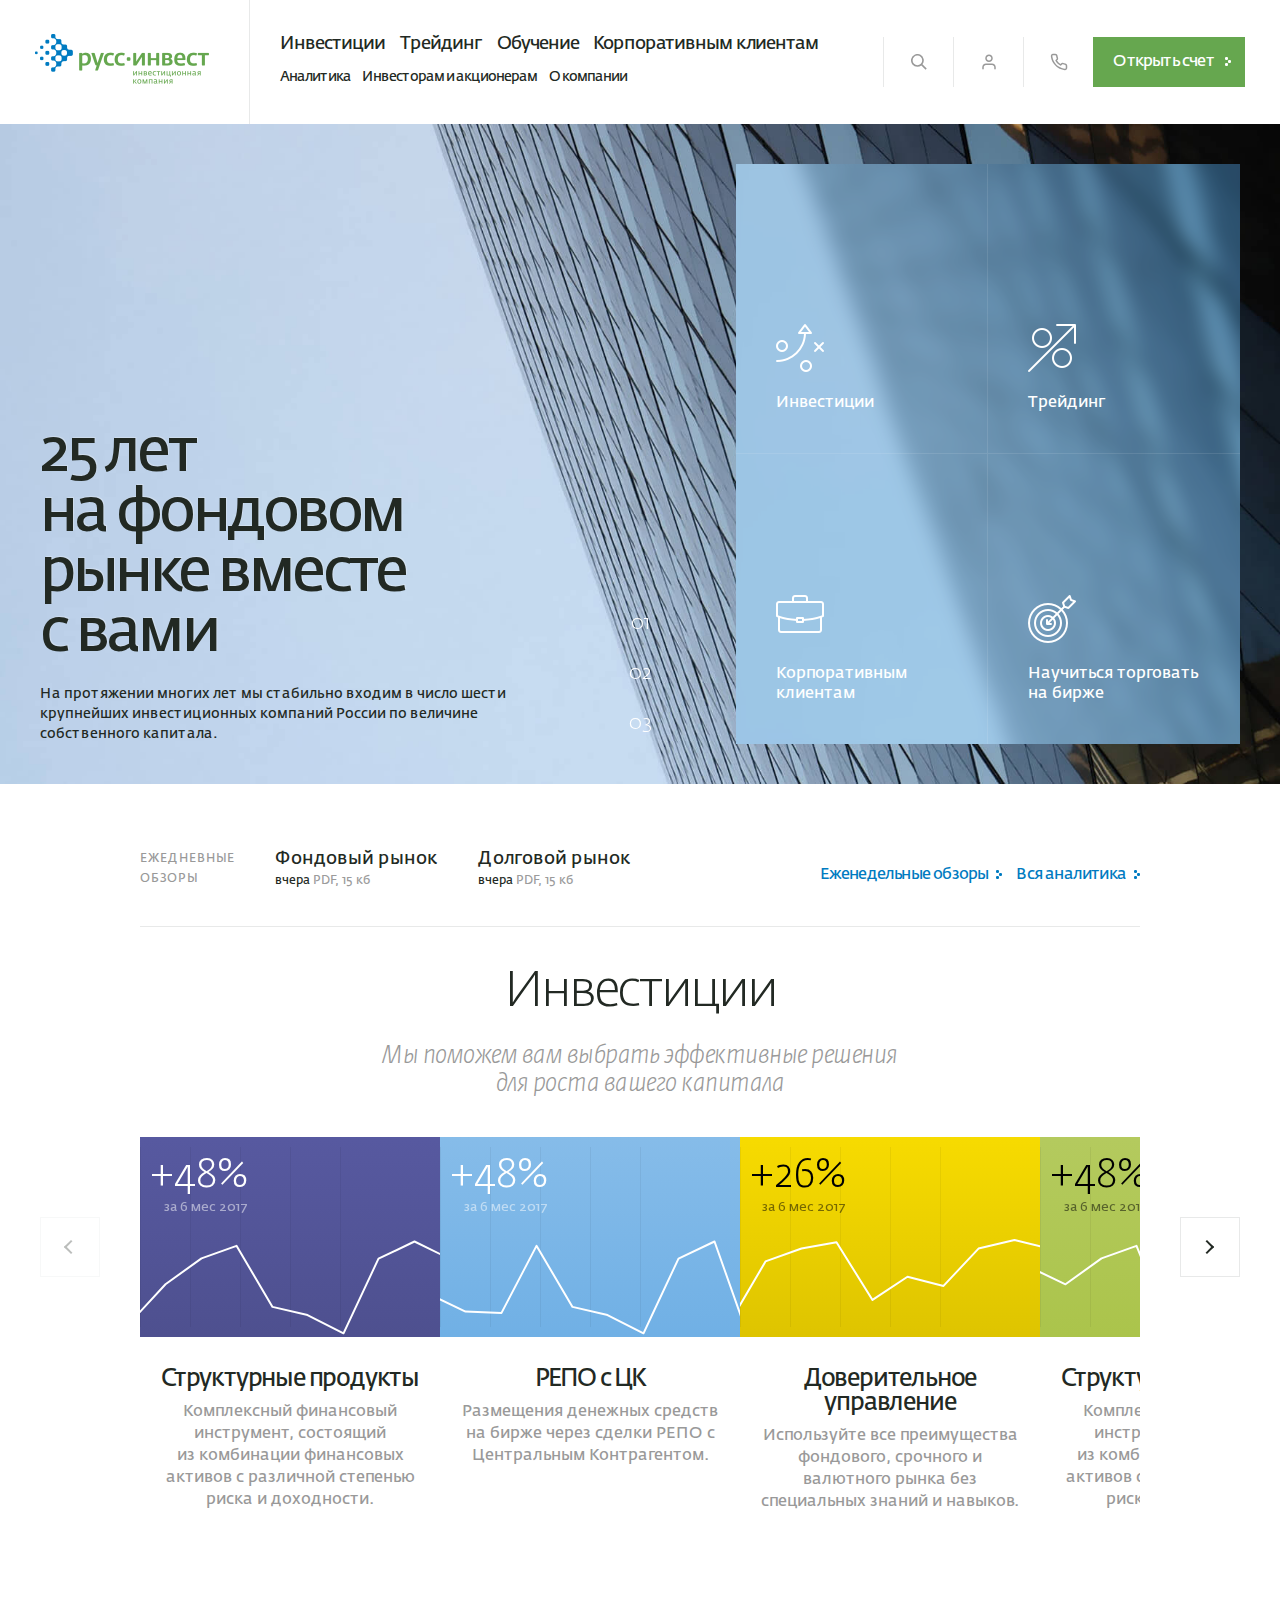
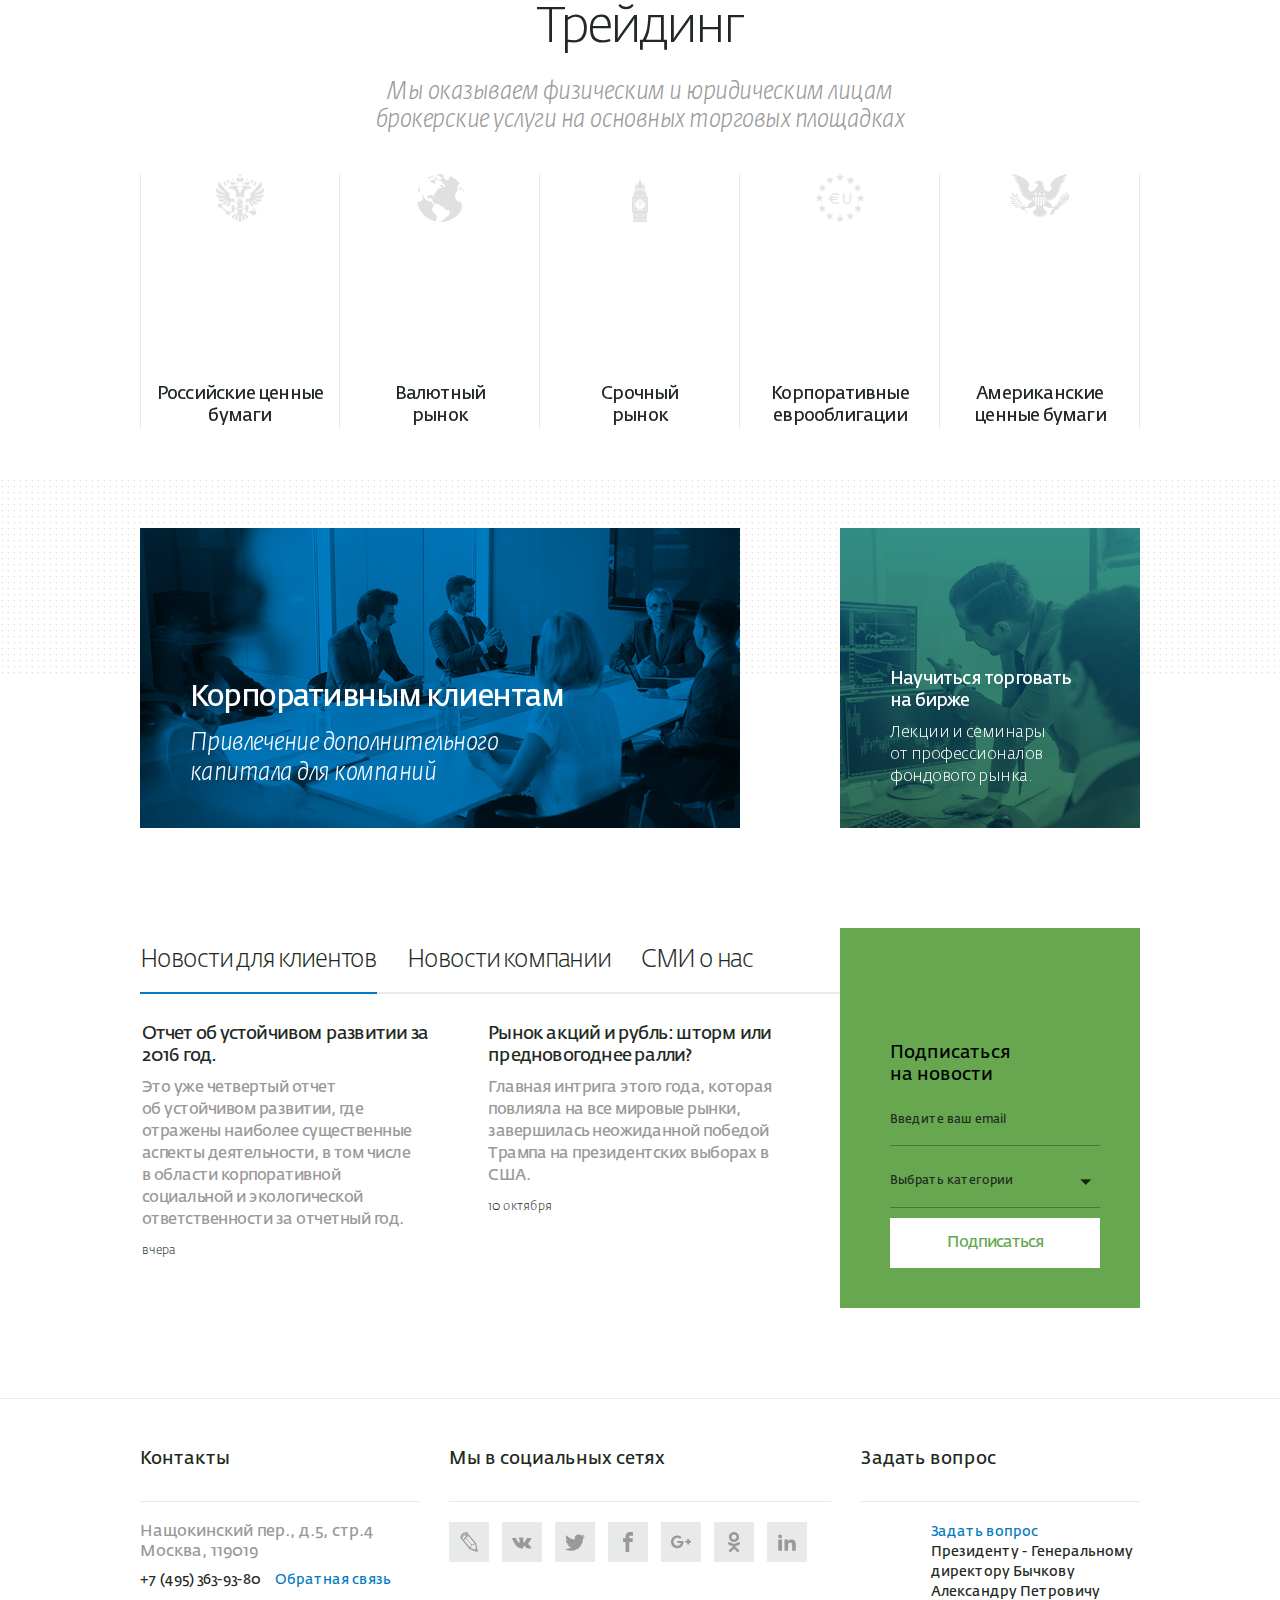
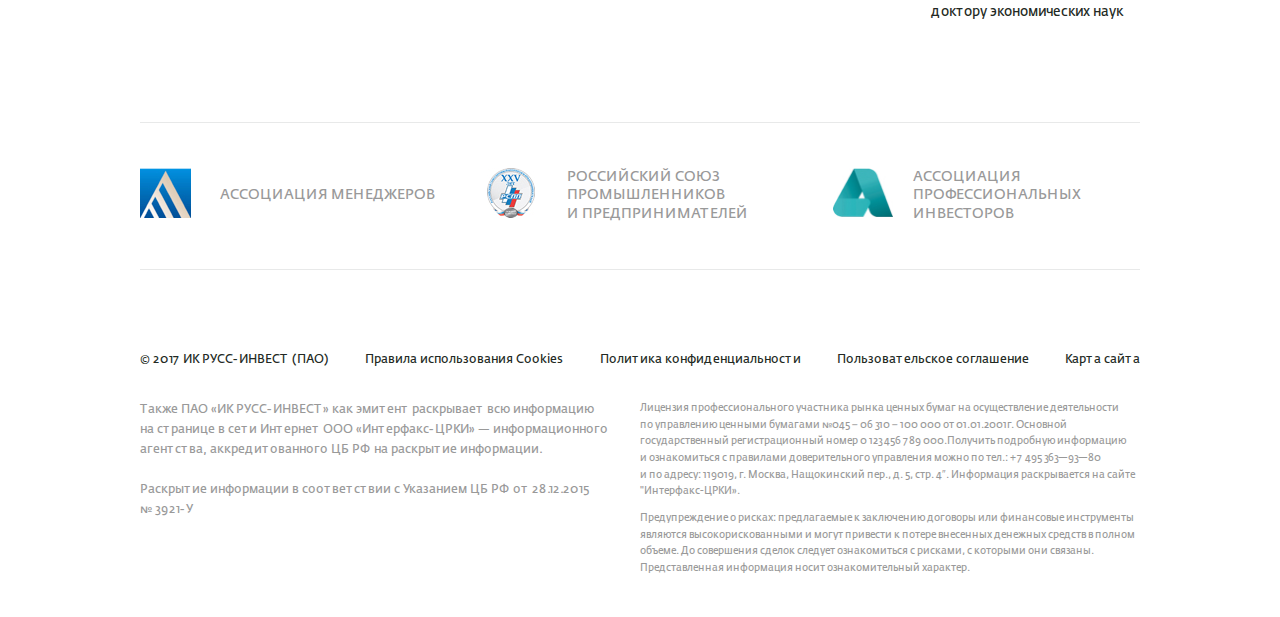
==== commit 93f22f33: "up" ====
--- a/index.html
+++ b/index.html
@@ -112,7 +112,7 @@
     <header class="header">
       <div class="header__row">
         <a href="/" class="header__logo">
-          <img src="images/logo.png" srcset="images/logo2x.png 2x, images/logo3x.png 3x" alt="header__logo-img" class="Руссинвест" />
+          <img src="images/logo.png" srcset="images/logo@2x.png 2x, images/logo@3x.png 3x" alt="header__logo-img" class="Руссинвест" />
         </a>
         <div class="header__col header__col--nav">
           <nav class="nav">
@@ -181,7 +181,7 @@
                   <div class="hero__tile-item">
                     <a class="hero__tile">
                       <div class="hero__tile-icon">
-                        <img src="uploads/finance-finance-plan.png" srcset="uploads/finance-finance-plan2x.png 2x, uploads/finance-finance-plan3x.png 3x" alt="" />
+                        <img src="uploads/finance-finance-plan.png" srcset="uploads/finance-finance-plan@2x.png 2x, uploads/finance-finance-plan@3x.png 3x" alt="" />
                       </div>
                       <div class="hero__tile-text">Инвестиции</div>
                     </a>
@@ -189,7 +189,7 @@
                   <div class="hero__tile-item">
                     <a class="hero__tile">
                       <div class="hero__tile-icon">
-                        <img src="uploads/finance-increasing-revenue.png" srcset="uploads/finance-increasing-revenue2x.png 2x, uploads/finance-increasing-revenue3x.png 3x" alt="" />
+                        <img src="uploads/finance-increasing-revenue.png" srcset="uploads/finance-increasing-revenue@2x.png 2x, uploads/finance-increasing-revenue@3x.png 3x" alt="" />
                       </div>
                       <div class="hero__tile-text">Трейдинг</div>
                     </a>
@@ -197,7 +197,7 @@
                   <div class="hero__tile-item">
                     <a class="hero__tile">
                       <div class="hero__tile-icon">
-                        <img src="uploads/finance-business-bag.png" srcset="uploads/finance-business-bag2x.png 2x, uploads/finance-business-bag3x.png 3x" alt="" />
+                        <img src="uploads/finance-business-bag.png" srcset="uploads/finance-business-bag@2x.png 2x, uploads/finance-business-bag@3x.png 3x" alt="" />
                       </div>
                       <div class="hero__tile-text">Корпоративным клиентам</div>
                     </a>
@@ -205,7 +205,7 @@
                   <div class="hero__tile-item">
                     <a class="hero__tile">
                       <div class="hero__tile-icon">
-                        <img src="uploads/finance-finance-target-2.png" srcset="uploads/finance-finance-target-22x.png 2x, uploads/finance-finance-target-23x.png 3x" alt="" />
+                        <img src="uploads/finance-finance-target-2.png" srcset="uploads/finance-finance-target-2@2x.png 2x, uploads/finance-finance-target-2@3x.png 3x" alt="" />
                       </div>
                       <div class="hero__tile-text">Научиться торговать на&nbsp;бирже</div>
                     </a>
@@ -231,7 +231,7 @@
                   <div class="hero__tile-item">
                     <a class="hero__tile">
                       <div class="hero__tile-icon">
-                        <img src="uploads/finance-finance-plan.png" srcset="uploads/finance-finance-plan2x.png 2x, uploads/finance-finance-plan3x.png 3x" alt="" />
+                        <img src="uploads/finance-finance-plan.png" srcset="uploads/finance-finance-plan@2x.png 2x, uploads/finance-finance-plan@3x.png 3x" alt="" />
                       </div>
                       <div class="hero__tile-text">Инвестиции</div>
                     </a>
@@ -239,7 +239,7 @@
                   <div class="hero__tile-item">
                     <a class="hero__tile">
                       <div class="hero__tile-icon">
-                        <img src="uploads/finance-increasing-revenue.png" srcset="uploads/finance-increasing-revenue2x.png 2x, uploads/finance-increasing-revenue3x.png 3x" alt="" />
+                        <img src="uploads/finance-increasing-revenue.png" srcset="uploads/finance-increasing-revenue@2x.png 2x, uploads/finance-increasing-revenue@3x.png 3x" alt="" />
                       </div>
                       <div class="hero__tile-text">Трейдинг</div>
                     </a>
@@ -247,7 +247,7 @@
                   <div class="hero__tile-item">
                     <a class="hero__tile">
                       <div class="hero__tile-icon">
-                        <img src="uploads/finance-business-bag.png" srcset="uploads/finance-business-bag2x.png 2x, uploads/finance-business-bag3x.png 3x" alt="" />
+                        <img src="uploads/finance-business-bag.png" srcset="uploads/finance-business-bag@2x.png 2x, uploads/finance-business-bag@3x.png 3x" alt="" />
                       </div>
                       <div class="hero__tile-text">Корпоративным клиентам</div>
                     </a>
@@ -255,7 +255,7 @@
                   <div class="hero__tile-item">
                     <a class="hero__tile">
                       <div class="hero__tile-icon">
-                        <img src="uploads/finance-finance-target-2.png" srcset="uploads/finance-finance-target-22x.png 2x, uploads/finance-finance-target-23x.png 3x" alt="" />
+                        <img src="uploads/finance-finance-target-2.png" srcset="uploads/finance-finance-target-2@2x.png 2x, uploads/finance-finance-target-2@3x.png 3x" alt="" />
                       </div>
                       <div class="hero__tile-text">Научиться торговать на&nbsp;бирже</div>
                     </a>
@@ -281,7 +281,7 @@
                   <div class="hero__tile-item">
                     <a class="hero__tile">
                       <div class="hero__tile-icon">
-                        <img src="uploads/finance-finance-plan.png" srcset="uploads/finance-finance-plan2x.png 2x, uploads/finance-finance-plan3x.png 3x" alt="" />
+                        <img src="uploads/finance-finance-plan.png" srcset="uploads/finance-finance-plan@2x.png 2x, uploads/finance-finance-plan@3x.png 3x" alt="" />
                       </div>
                       <div class="hero__tile-text">Инвестиции</div>
                     </a>
@@ -289,7 +289,7 @@
                   <div class="hero__tile-item">
                     <a class="hero__tile">
                       <div class="hero__tile-icon">
-                        <img src="uploads/finance-increasing-revenue.png" srcset="uploads/finance-increasing-revenue2x.png 2x, uploads/finance-increasing-revenue3x.png 3x" alt="" />
+                        <img src="uploads/finance-increasing-revenue.png" srcset="uploads/finance-increasing-revenue@2x.png 2x, uploads/finance-increasing-revenue@3x.png 3x" alt="" />
                       </div>
                       <div class="hero__tile-text">Трейдинг</div>
                     </a>
@@ -297,7 +297,7 @@
                   <div class="hero__tile-item">
                     <a class="hero__tile">
                       <div class="hero__tile-icon">
-                        <img src="uploads/finance-business-bag.png" srcset="uploads/finance-business-bag2x.png 2x, uploads/finance-business-bag3x.png 3x" alt="" />
+                        <img src="uploads/finance-business-bag.png" srcset="uploads/finance-business-bag@2x.png 2x, uploads/finance-business-bag@3x.png 3x" alt="" />
                       </div>
                       <div class="hero__tile-text">Корпоративным клиентам</div>
                     </a>
@@ -305,7 +305,7 @@
                   <div class="hero__tile-item">
                     <a class="hero__tile">
                       <div class="hero__tile-icon">
-                        <img src="uploads/finance-finance-target-2.png" srcset="uploads/finance-finance-target-22x.png 2x, uploads/finance-finance-target-23x.png 3x" alt="" />
+                        <img src="uploads/finance-finance-target-2.png" srcset="uploads/finance-finance-target-2@2x.png 2x, uploads/finance-finance-target-2@3x.png 3x" alt="" />
                       </div>
                       <div class="hero__tile-text">Научиться торговать на&nbsp;бирже</div>
                     </a>
@@ -368,7 +368,7 @@
 
                   <div class="invest-card__test"></div>
                   <div class="invest-card__img-inner">
-                    <img src="uploads/ouline-graph.png" srcset="uploads/ouline-graph2x.png 2x, uploads/ouline-graph3x.png 3x" alt="" />
+                    <img src="uploads/ouline-graph.png" srcset="uploads/ouline-graph@2x.png 2x, uploads/ouline-graph@3x.png 3x" alt="" />
                   </div>
                 </div>
                 <div class="invest-card__data">
@@ -391,7 +391,7 @@
 
                   <div class="invest-card__test"></div>
                   <div class="invest-card__img-inner">
-                    <img src="uploads/group-4.png" srcset="uploads/group-42x.png 2x, uploads/group-43x.png 3x" alt="" />
+                    <img src="uploads/group-4.png" srcset="uploads/group-4@2x.png 2x, uploads/group-4@3x.png 3x" alt="" />
                   </div>
                 </div>
                 <div class="invest-card__data">
@@ -414,7 +414,7 @@
 
                   <div class="invest-card__test"></div>
                   <div class="invest-card__img-inner">
-                    <img src="uploads/ouline-graph.png" srcset="uploads/ouline-graph2x.png 2x, uploads/ouline-graph3x.png 3x" alt="" />
+                    <img src="uploads/ouline-graph.png" srcset="uploads/ouline-graph@2x.png 2x, uploads/ouline-graph@3x.png 3x" alt="" />
                   </div>
                 </div>
                 <div class="invest-card__data">
@@ -437,7 +437,7 @@
 
                   <div class="invest-card__test"></div>
                   <div class="invest-card__img-inner">
-                    <img src="uploads/group-4.png" srcset="uploads/group-42x.png 2x, uploads/group-43x.png 3x" alt="" />
+                    <img src="uploads/group-4.png" srcset="uploads/group-4@2x.png 2x, uploads/group-4@3x.png 3x" alt="" />
                   </div>
                 </div>
                 <div class="invest-card__data">
@@ -460,7 +460,7 @@
 
                   <div class="invest-card__test"></div>
                   <div class="invest-card__img-inner">
-                    <img src="uploads/ouline-graph.png" srcset="uploads/ouline-graph2x.png 2x, uploads/ouline-graph3x.png 3x" alt="" />
+                    <img src="uploads/ouline-graph.png" srcset="uploads/ouline-graph@2x.png 2x, uploads/ouline-graph@3x.png 3x" alt="" />
                   </div>
                 </div>
                 <div class="invest-card__data">
@@ -483,7 +483,7 @@
 
                   <div class="invest-card__test"></div>
                   <div class="invest-card__img-inner">
-                    <img src="uploads/group-4.png" srcset="uploads/group-42x.png 2x, uploads/group-43x.png 3x" alt="" />
+                    <img src="uploads/group-4.png" srcset="uploads/group-4@2x.png 2x, uploads/group-4@3x.png 3x" alt="" />
                   </div>
                 </div>
                 <div class="invest-card__data">
@@ -506,7 +506,7 @@
 
                   <div class="invest-card__test"></div>
                   <div class="invest-card__img-inner">
-                    <img src="uploads/ouline-graph.png" srcset="uploads/ouline-graph2x.png 2x, uploads/ouline-graph3x.png 3x" alt="" />
+                    <img src="uploads/ouline-graph.png" srcset="uploads/ouline-graph@2x.png 2x, uploads/ouline-graph@3x.png 3x" alt="" />
                   </div>
                 </div>
                 <div class="invest-card__data">
@@ -529,7 +529,7 @@
 
                   <div class="invest-card__test"></div>
                   <div class="invest-card__img-inner">
-                    <img src="uploads/group-4.png" srcset="uploads/group-42x.png 2x, uploads/group-43x.png 3x" alt="" />
+                    <img src="uploads/group-4.png" srcset="uploads/group-4@2x.png 2x, uploads/group-4@3x.png 3x" alt="" />
                   </div>
                 </div>
                 <div class="invest-card__data">
@@ -552,7 +552,7 @@
 
                   <div class="invest-card__test"></div>
                   <div class="invest-card__img-inner">
-                    <img src="uploads/ouline-graph.png" srcset="uploads/ouline-graph2x.png 2x, uploads/ouline-graph3x.png 3x" alt="" />
+                    <img src="uploads/ouline-graph.png" srcset="uploads/ouline-graph@2x.png 2x, uploads/ouline-graph@3x.png 3x" alt="" />
                   </div>
                 </div>
                 <div class="invest-card__data">
@@ -575,7 +575,7 @@
 
                   <div class="invest-card__test"></div>
                   <div class="invest-card__img-inner">
-                    <img src="uploads/group-4.png" srcset="uploads/group-42x.png 2x, uploads/group-43x.png 3x" alt="" />
+                    <img src="uploads/group-4.png" srcset="uploads/group-4@2x.png 2x, uploads/group-4@3x.png 3x" alt="" />
                   </div>
                 </div>
                 <div class="invest-card__data">
@@ -598,7 +598,7 @@
 
                   <div class="invest-card__test"></div>
                   <div class="invest-card__img-inner">
-                    <img src="uploads/ouline-graph.png" srcset="uploads/ouline-graph2x.png 2x, uploads/ouline-graph3x.png 3x" alt="" />
+                    <img src="uploads/ouline-graph.png" srcset="uploads/ouline-graph@2x.png 2x, uploads/ouline-graph@3x.png 3x" alt="" />
                   </div>
                 </div>
                 <div class="invest-card__data">
@@ -621,7 +621,7 @@
 
                   <div class="invest-card__test"></div>
                   <div class="invest-card__img-inner">
-                    <img src="uploads/group-4.png" srcset="uploads/group-42x.png 2x, uploads/group-43x.png 3x" alt="" />
+                    <img src="uploads/group-4.png" srcset="uploads/group-4@2x.png 2x, uploads/group-4@3x.png 3x" alt="" />
                   </div>
                 </div>
                 <div class="invest-card__data">
@@ -648,7 +648,7 @@
         <a href="/" class="lined-list__item">
           <div class="lined-list__inner">
             <div class="lined-list__icon">
-              <img src="uploads/smalllogo.png" srcset="uploads/smalllogo2x.png 2x, uploads/smalllogo3x.png 3x" alt="" />
+              <img src="uploads/smalllogo.png" srcset="uploads/smalllogo@2x.png 2x, uploads/smalllogo@3x.png 3x" alt="" />
             </div>
             <p class="lined-list__text">Российские ценные бумаги</p>
             <div class="lined-list__control">
@@ -660,7 +660,7 @@
         <a href="/" class="lined-list__item">
           <div class="lined-list__inner">
             <div class="lined-list__icon">
-              <img src="uploads/page-1.png" srcset="uploads/page-12x.png 2x, uploads/page-13x.png 3x" alt="" />
+              <img src="uploads/page-1.png" srcset="uploads/page-1@2x.png 2x, uploads/page-1@3x.png 3x" alt="" />
             </div>
             <p class="lined-list__text">Валютный
               <br />рынок</p>
@@ -673,7 +673,7 @@
         <a href="/" class="lined-list__item">
           <div class="lined-list__inner">
             <div class="lined-list__icon">
-              <img src="uploads/bigban.png" srcset="uploads/bigban2x.png 2x, uploads/bigban3x.png 3x" alt="" />
+              <img src="uploads/bigban.png" srcset="uploads/bigban@2x.png 2x, uploads/bigban@3x.png 3x" alt="" />
             </div>
             <p class="lined-list__text">Срочный
               <br />рынок</p>
@@ -686,7 +686,7 @@
         <a href="/" class="lined-list__item">
           <div class="lined-list__inner">
             <div class="lined-list__icon">
-              <img src="uploads/euro-union-flag.png" srcset="uploads/euro-union-flag2x.png 2x, uploads/euro-union-flag3x.png 3x" alt="" />
+              <img src="uploads/euro-union-flag.png" srcset="uploads/euro-union-flag@2x.png 2x, uploads/euro-union-flag@3x.png 3x" alt="" />
             </div>
             <p class="lined-list__text">Корпоративные еврооблигации</p>
             <div class="lined-list__control">
@@ -698,7 +698,7 @@
         <a href="/" class="lined-list__item">
           <div class="lined-list__inner">
             <div class="lined-list__icon">
-              <img src="uploads/usabird.png" srcset="uploads/usabird2x.png 2x, uploads/usabird3x.png 3x" alt="" />
+              <img src="uploads/usabird.png" srcset="uploads/usabird@2x.png 2x, uploads/usabird@3x.png 3x" alt="" />
             </div>
             <p class="lined-list__text">Американские ценные бумаги</p>
             <div class="lined-list__control">
@@ -934,7 +934,7 @@
           <a class="partner" target="_blank" href="/">
             <span class="partner__logo">
 
-              <img src="uploads/AM-logo.jpg" srcset="uploads/AM-logo2x.jpg 2x, uploads/AM-logo3x.jpg 3x" alt=""   />
+              <img src="uploads/AM-logo.jpg" srcset="uploads/AM-logo@2x.jpg 2x, uploads/AM-logo@3x.jpg 3x" alt=""   />
 
             </span>
             <span class="partner__name">Ассоциация Менеджеров</span>
@@ -945,7 +945,7 @@
           <a class="partner" target="_blank" href="/">
             <span class="partner__logo">
 
-              <img src="uploads/RSPP-logo.jpg" srcset="uploads/RSPP-logo2x.jpg 2x, uploads/RSPP-logo3x.jpg 3x" alt=""   />
+              <img src="uploads/RSPP-logo.jpg" srcset="uploads/RSPP-logo@2x.jpg 2x, uploads/RSPP-logo@3x.jpg 3x" alt=""   />
 
             </span>
             <span class="partner__name">Российский союз промышленников и&nbsp;предпринимателей</span>
@@ -956,7 +956,7 @@
           <a class="partner" target="_blank" href="/">
             <span class="partner__logo">
 
-              <img src="uploads/API-logo.jpg" srcset="uploads/API-logo2x.jpg 2x, uploads/API-logo3x.jpg 3x" alt=""   />
+              <img src="uploads/API-logo.jpg" srcset="uploads/API-logo@2x.jpg 2x, uploads/API-logo@3x.jpg 3x" alt=""   />
 
             </span>
             <span class="partner__name">АССОЦИАЦИЯ ПРОФЕССИОНАЛЬНЫХ ИНВЕСТОРОВ</span>
@@ -1013,156 +1013,10 @@
     </div>
   </footer>
 
-  <!--  PageList  -->
-  <style>
-    #pagelist {
-      position: fixed;
-      width: 320px;
-      background-color: #272c31;
-      background: repeating-linear-gradient(
-        45deg,
-        #272c31,
-        #272c31 10px,
-        #2b3136 10px,
-        #2b3136 20px
-      );
-      top: 0;
-      bottom: 0;
-      z-index: 2;
-      font-family: inherit;
-      transform: translateX(-100%);
-      transition: transform .5s, box-shadow .3s;
-      box-shadow: 8px 0 20px rgba(0, 0, 0, 0);
-    }
-  
-    #pagelist ul {
-      list-style-type: none;
-      margin: 0;
-      padding: 0;
-    }
-  
-    #pagelist ul li {
-      display: block;
-    }
-  
-    input[name="__pageListInput"] {
-      display: none;
-      
-    }
-  
-    input[name="__pageListInput"]:checked + #pagelist {
-      transform: translateX(0);
-      box-shadow: 8px 0 20px rgba(0, 0, 0, 0.27);
-    }
-  
-    input[name="__pageListInput"]:checked + #pagelist label {
-      opacity: 1;
-    }
-  
-    #pagelist ul li a{
-      display: block;
-      color: #fff;
-      text-decoration: none;
-      padding: 16px 20px;
-  
-      font-size: 14px;
-      line-height: 18px;
-      transition: color .3s, background-color .3s;
-      border-bottom: 1px solid rgba(255, 255, 255, .05);
-    }
-  
-    #pagelist ul li a:hover {
-      background-color: rgba(0, 0, 0, .35);
-      color: #fff;
-    }
-  
-    #pagelist label{
-      position: absolute;
-      height: 38px;
-      line-height: 36px;
-      background-color: #272c31;
-      left: 100%;
-      top: 0;
-      cursor: pointer;
-      padding-left: 20px;
-      padding-right: 40px;
-      color: #fff;
-      font-family: Arial, sans-serif;
-      font-weight: bold;
-      opacity: .5;
-      transition: opacity .3s;
-      border-top-right-radius: 18px;
-      border-bottom-right-radius: 18px;
-      white-space: nowrap;
-    }
-  
-    #pagelist label span {
-      display: inline-block;
-      vertical-align: middle;
-      background-color: #fff;
-      color: #000;
-      position: absolute;
-      font-size: 11px;
-      line-height: 12px;
-      width: 20px;
-      height: 20px;
-      border-radius: 50%;
-      text-align: center;
-      line-height: 21px;
-      top: 50%;
-      margin-top: -10px;
-      right: 10px;
-    }
-  
-    #pagelist label:hover {
-      opacity: 1;
-    }
-    #pagelist > div {
-      position: absolute;
-      top: 0;
-      left: 0;
-      width: 100%;
-      height: 100%;
-      overflow-y: auto;
-      padding-top: 32px;
-    }
-  </style>
-  <input type="checkbox" name="__pageListInput" id="__pageListInput">
-  <div id="pagelist">
-    <label for="__pageListInput">pages <span>11</span>
-    </label>
-    <div>
-      <ul>
-        <li><a href="/">1.&nbsp;Главная страница</a>
-        </li>
-        <li><a href="/invest.html">2.&nbsp;Инвестиции</a>
-        </li>
-        <li><a href="/trading.html">3.&nbsp;Трейдинг</a>
-        </li>
-        <li><a href="/about.html">4.&nbsp;О компании</a>
-        </li>
-        <li><a href="/learn_trading.html">5.&nbsp;Обучение</a>
-        </li>
-        <li><a href="/corporate.html">6.&nbsp;Корпоративным клиентам</a>
-        </li>
-        <li><a href="/analytics.html">7.&nbsp;Аналитика</a>
-        </li>
-        <li><a href="/investors.html">8.&nbsp;Инвесторам и&nbsp;акционерам</a>
-        </li>
-        <li><a href="/economist.html">9.&nbsp;Страничка главного экономиста</a>
-        </li>
-        <li><a href="/404.html">10.&nbsp;Страница 404</a>
-        </li>
-        <li><a href="/style.html">11.&nbsp;Страница стилей</a>
-        </li>
-      </ul>
-      <div>
-      </div>
-      <!-- / PageList  -->
-      <script src="javascripts/jquery-3.3.1.min.js"></script>
-      <script src="javascripts/libs.js"></script>
-
-      <script src="javascripts/common.js"></script>
+  <script src="javascripts/jquery-3.3.1.min.js"></script>
+  <script src="javascripts/libs.js"></script>
+
+  <script src="javascripts/common.js"></script>
 </body>
 
 </html>
--- a/stylesheets/style.css
+++ b/stylesheets/style.css
@@ -1 +1 @@
-.btn,.slick-slider{-webkit-tap-highlight-color:transparent}.SumoSelect.open>.search>label,.SumoSelect.open>.search>span,.slick-loading .slick-slide,.slick-loading .slick-track{visibility:hidden}.section,body{background-color:#fff}.breadcrumbs__item,.docline__label,.mapper__label,.news-line__label,.partner__name{text-transform:uppercase}.grid,.hero__tile,.hero__tile-list,.lined-list__inner{-webkit-box-direction:normal}.wysiwyg table,table{border-collapse:collapse}.container:after,.h-clearfix:after,.iconed-list__item:after,.newstab__grid:after,.row:after,.slick-track:after,.wysiwyg ol:not([class]) li:after,.wysiwyg ul:not([class]) li:after,.wysiwyg:after{clear:both}a,abbr,acronym,address,applet,article,aside,audio,b,big,blockquote,body,canvas,caption,center,cite,code,dd,del,details,dfn,div,dl,dt,em,embed,fieldset,figcaption,figure,footer,form,h1,h2,h3,h4,h5,h6,header,hgroup,html,i,iframe,img,ins,kbd,label,legend,li,mark,menu,nav,object,ol,output,p,pre,q,ruby,s,samp,section,small,span,strike,strong,sub,summary,sup,table,tbody,td,tfoot,th,thead,time,tr,tt,u,ul,var,video{margin:0;padding:0;border:0;font:inherit;vertical-align:baseline}article,aside,details,figcaption,figure,footer,header,hgroup,menu,nav,section{display:block}ol,ul{list-style:none}blockquote,q{quotes:none}blockquote:after,blockquote:before,q:after,q:before{content:'';content:none}table{border-spacing:0}html{font-size:16px}body{font-family:'Fedra Sans Pro',Tahoma,Verdana,Arial,sans-serif;color:#222923;line-height:1.2;font-style:normal;font-weight:400;-webkit-font-smoothing:antialiased}*,:after,:before{box-sizing:border-box}img{max-width:100%}a{-webkit-text-decoration-skip:ink;text-decoration-skip:ink}@font-face{font-family:'Fedra Sans Pro';src:url(../fonts/subset-FedraSansPro-LightItalic.eot);src:local('Fedra Sans Pro Light Italic'),local('FedraSansPro'),url(../fonts/subset-FedraSansPro-LightItalic.eot?#iefix) format('embedded-opentype'),url(../fonts/subset-FedraSansPro-LightItalic.woff2) format('woff2'),url(../fonts/subset-FedraSansPro-LightItalic.woff) format('woff'),url(../fonts/subset-FedraSansPro-LightItalic.ttf) format('truetype'),url(../fonts/subset-FedraSansPro-LightItalic.svg#FedraSansPro-LightItalic) format('svg');font-weight:300;font-style:italic}@font-face{font-family:'Fedra Sans Pro';src:url(../fonts/subset-FedraSansPro-Normal.eot);src:local('Fedra Sans Pro'),local('FedraSansPro'),url(../fonts/subset-FedraSansPro-Normal.eot?#iefix) format('embedded-opentype'),url(../fonts/subset-FedraSansPro-Normal.woff2) format('woff2'),url(../fonts/subset-FedraSansPro-Normal.woff) format('woff'),url(../fonts/subset-FedraSansPro-Normal.ttf) format('truetype'),url(../fonts/subset-FedraSansPro-Normal.svg#FedraSansPro-Normal) format('svg');font-weight:400;font-style:normal}@font-face{font-family:'Fedra Sans Pro';src:url(../fonts/subset-FedraSansPro-Light.eot);src:local('Fedra Sans Pro'),local('FedraSansPro'),url(../fonts/subset-FedraSansPro-Light.eot?#iefix) format('embedded-opentype'),url(../fonts/subset-FedraSansPro-Light.woff2) format('woff2'),url(../fonts/subset-FedraSansPro-Light.woff) format('woff'),url(../fonts/subset-FedraSansPro-Light.ttf) format('truetype'),url(../fonts/subset-FedraSansPro-Light.svg#FedraSansPro-Light) format('svg');font-weight:300;font-style:normal}.section{padding-top:50px;padding-bottom:50px;position:relative}.section--variant-dotted:before{content:"";position:absolute;left:0;top:0;right:0;height:50%;background-image:url(../images/dotted.png);max-height:300px}.container:after,.container:before,.row:after,.row:before{display:table;content:" ";box-sizing:border-box}@media only screen and (-webkit-min-device-pixel-ratio:2) and (min-width:768px),only screen and (min--moz-device-pixel-ratio:2) and (min-width:768px),only screen and (min-device-pixel-ratio:2) and (min-width:768px),only screen and (-webkit-min-device-pixel-ratio:2),only screen and (min-resolution:2dppx){.section--variant-dotted:before{background-image:url(../images/dotted@2x.png)}}@media only screen and (-webkit-min-device-pixel-ratio:3) and (min-width:768px),only screen and (min--moz-device-pixel-ratio:3) and (min-width:768px),only screen and (min-device-pixel-ratio:3) and (min-width:768px),only screen and (-webkit-min-device-pixel-ratio:3),only screen and (min-resolution:3dppx){.section--variant-dotted:before{background-image:url(../images/dotted@3x.png)}}.section .section:last-child{padding-bottom:0}.section--contacts{border-top:1px solid #e8e9e9;margin-top:40px}.section--pt0{padding-top:0}.section--bordered{border-bottom:1px solid #e8e9e9}.section .container{position:relative}.container{margin-right:auto;margin-left:auto;padding-left:15px;padding-right:15px}@media (min-width:768px){.container{width:750px}}@media (min-width:992px){.container{width:970px;width:1000px}.container--extra{width:1130px}}@media (min-width:1200px){.container{width:1170px;width:1030px}.container--extra{width:1050px}}.row{margin-left:-15px;margin-right:-15px}.slick-list,.slick-slider,.slick-track{position:relative;display:block}.brandlink:after,.invest-card__img:after,.invest-card__img:before,.invest-slider__arrow:before,.poster--theme-file .poster__image:after,.poster__image:before,.slick-track:after,.slick-track:before{content:""}.col--lg-1,.col--lg-10,.col--lg-11,.col--lg-12,.col--lg-2,.col--lg-3,.col--lg-4,.col--lg-5,.col--lg-6,.col--lg-7,.col--lg-8,.col--lg-9,.col--md-1,.col--md-10,.col--md-11,.col--md-12,.col--md-2,.col--md-3,.col--md-4,.col--md-5,.col--md-6,.col--md-7,.col--md-8,.col--md-9,.col--sm-1,.col--sm-10,.col--sm-11,.col--sm-12,.col--sm-2,.col--sm-3,.col--sm-4,.col--sm-5,.col--sm-6,.col--sm-7,.col--sm-8,.col--sm-9,.col--xs-1,.col--xs-10,.col--xs-11,.col--xs-12,.col--xs-2,.col--xs-3,.col--xs-4,.col--xs-5,.col--xs-6,.col--xs-7,.col--xs-8,.col--xs-9{position:relative;min-height:1px;padding-left:15px;padding-right:15px}.col--xs-1,.col--xs-10,.col--xs-11,.col--xs-12,.col--xs-2,.col--xs-3,.col--xs-4,.col--xs-5,.col--xs-6,.col--xs-7,.col--xs-8,.col--xs-9{float:left}.col--xs-12{width:100%}.col--xs-11{width:91.66666667%}.col--xs-10{width:83.33333333%}.col--xs-9{width:75%}.col--xs-8{width:66.66666667%}.col--xs-7{width:58.33333333%}.col--xs-6{width:50%}.col--xs-5{width:41.66666667%}.col--xs-4{width:33.33333333%}.col--xs-3{width:25%}.col--xs-2{width:16.66666667%}.col--xs-1{width:8.33333333%}.col--xs-pull-12{right:100%}.col--xs-pull-11{right:91.66666667%}.col--xs-pull-10{right:83.33333333%}.col--xs-pull-9{right:75%}.col--xs-pull-8{right:66.66666667%}.col--xs-pull-7{right:58.33333333%}.col--xs-pull-6{right:50%}.col--xs-pull-5{right:41.66666667%}.col--xs-pull-4{right:33.33333333%}.col--xs-pull-3{right:25%}.col--xs-pull-2{right:16.66666667%}.col--xs-pull-1{right:8.33333333%}.col--xs-pull-0{right:auto}.col--xs-push-12{left:100%}.col--xs-push-11{left:91.66666667%}.col--xs-push-10{left:83.33333333%}.col--xs-push-9{left:75%}.col--xs-push-8{left:66.66666667%}.col--xs-push-7{left:58.33333333%}.col--xs-push-6{left:50%}.col--xs-push-5{left:41.66666667%}.col--xs-push-4{left:33.33333333%}.col--xs-push-3{left:25%}.col--xs-push-2{left:16.66666667%}.col--xs-push-1{left:8.33333333%}.col--xs-push-0{left:auto}.col--xs-offset-12{margin-left:100%}.col--xs-offset-11{margin-left:91.66666667%}.col--xs-offset-10{margin-left:83.33333333%}.col--xs-offset-9{margin-left:75%}.col--xs-offset-8{margin-left:66.66666667%}.col--xs-offset-7{margin-left:58.33333333%}.col--xs-offset-6{margin-left:50%}.col--xs-offset-5{margin-left:41.66666667%}.col--xs-offset-4{margin-left:33.33333333%}.col--xs-offset-3{margin-left:25%}.col--xs-offset-2{margin-left:16.66666667%}.col--xs-offset-1{margin-left:8.33333333%}.col--xs-offset-0{margin-left:0}@media (min-width:768px){.col--sm-1,.col--sm-10,.col--sm-11,.col--sm-12,.col--sm-2,.col--sm-3,.col--sm-4,.col--sm-5,.col--sm-6,.col--sm-7,.col--sm-8,.col--sm-9{float:left}.col--sm-12{width:100%}.col--sm-11{width:91.66666667%}.col--sm-10{width:83.33333333%}.col--sm-9{width:75%}.col--sm-8{width:66.66666667%}.col--sm-7{width:58.33333333%}.col--sm-6{width:50%}.col--sm-5{width:41.66666667%}.col--sm-4{width:33.33333333%}.col--sm-3{width:25%}.col--sm-2{width:16.66666667%}.col--sm-1{width:8.33333333%}.col--sm-pull-12{right:100%}.col--sm-pull-11{right:91.66666667%}.col--sm-pull-10{right:83.33333333%}.col--sm-pull-9{right:75%}.col--sm-pull-8{right:66.66666667%}.col--sm-pull-7{right:58.33333333%}.col--sm-pull-6{right:50%}.col--sm-pull-5{right:41.66666667%}.col--sm-pull-4{right:33.33333333%}.col--sm-pull-3{right:25%}.col--sm-pull-2{right:16.66666667%}.col--sm-pull-1{right:8.33333333%}.col--sm-pull-0{right:auto}.col--sm-push-12{left:100%}.col--sm-push-11{left:91.66666667%}.col--sm-push-10{left:83.33333333%}.col--sm-push-9{left:75%}.col--sm-push-8{left:66.66666667%}.col--sm-push-7{left:58.33333333%}.col--sm-push-6{left:50%}.col--sm-push-5{left:41.66666667%}.col--sm-push-4{left:33.33333333%}.col--sm-push-3{left:25%}.col--sm-push-2{left:16.66666667%}.col--sm-push-1{left:8.33333333%}.col--sm-push-0{left:auto}.col--sm-offset-12{margin-left:100%}.col--sm-offset-11{margin-left:91.66666667%}.col--sm-offset-10{margin-left:83.33333333%}.col--sm-offset-9{margin-left:75%}.col--sm-offset-8{margin-left:66.66666667%}.col--sm-offset-7{margin-left:58.33333333%}.col--sm-offset-6{margin-left:50%}.col--sm-offset-5{margin-left:41.66666667%}.col--sm-offset-4{margin-left:33.33333333%}.col--sm-offset-3{margin-left:25%}.col--sm-offset-2{margin-left:16.66666667%}.col--sm-offset-1{margin-left:8.33333333%}.col--sm-offset-0{margin-left:0}}@media (min-width:992px){.col--md-1,.col--md-10,.col--md-11,.col--md-12,.col--md-2,.col--md-3,.col--md-4,.col--md-5,.col--md-6,.col--md-7,.col--md-8,.col--md-9{float:left}.col--md-12{width:100%}.col--md-11{width:91.66666667%}.col--md-10{width:83.33333333%}.col--md-9{width:75%}.col--md-8{width:66.66666667%}.col--md-7{width:58.33333333%}.col--md-6{width:50%}.col--md-5{width:41.66666667%}.col--md-4{width:33.33333333%}.col--md-3{width:25%}.col--md-2{width:16.66666667%}.col--md-1{width:8.33333333%}.col--md-pull-12{right:100%}.col--md-pull-11{right:91.66666667%}.col--md-pull-10{right:83.33333333%}.col--md-pull-9{right:75%}.col--md-pull-8{right:66.66666667%}.col--md-pull-7{right:58.33333333%}.col--md-pull-6{right:50%}.col--md-pull-5{right:41.66666667%}.col--md-pull-4{right:33.33333333%}.col--md-pull-3{right:25%}.col--md-pull-2{right:16.66666667%}.col--md-pull-1{right:8.33333333%}.col--md-pull-0{right:auto}.col--md-push-12{left:100%}.col--md-push-11{left:91.66666667%}.col--md-push-10{left:83.33333333%}.col--md-push-9{left:75%}.col--md-push-8{left:66.66666667%}.col--md-push-7{left:58.33333333%}.col--md-push-6{left:50%}.col--md-push-5{left:41.66666667%}.col--md-push-4{left:33.33333333%}.col--md-push-3{left:25%}.col--md-push-2{left:16.66666667%}.col--md-push-1{left:8.33333333%}.col--md-push-0{left:auto}.col--md-offset-12{margin-left:100%}.col--md-offset-11{margin-left:91.66666667%}.col--md-offset-10{margin-left:83.33333333%}.col--md-offset-9{margin-left:75%}.col--md-offset-8{margin-left:66.66666667%}.col--md-offset-7{margin-left:58.33333333%}.col--md-offset-6{margin-left:50%}.col--md-offset-5{margin-left:41.66666667%}.col--md-offset-4{margin-left:33.33333333%}.col--md-offset-3{margin-left:25%}.col--md-offset-2{margin-left:16.66666667%}.col--md-offset-1{margin-left:8.33333333%}.col--md-offset-0{margin-left:0}}@media (min-width:1200px){.col--lg-1,.col--lg-10,.col--lg-11,.col--lg-12,.col--lg-2,.col--lg-3,.col--lg-4,.col--lg-5,.col--lg-6,.col--lg-7,.col--lg-8,.col--lg-9{float:left}.col--lg-12{width:100%}.col--lg-11{width:91.66666667%}.col--lg-10{width:83.33333333%}.col--lg-9{width:75%}.col--lg-8{width:66.66666667%}.col--lg-7{width:58.33333333%}.col--lg-6{width:50%}.col--lg-5{width:41.66666667%}.col--lg-4{width:33.33333333%}.col--lg-3{width:25%}.col--lg-2{width:16.66666667%}.col--lg-1{width:8.33333333%}.col--lg-pull-12{right:100%}.col--lg-pull-11{right:91.66666667%}.col--lg-pull-10{right:83.33333333%}.col--lg-pull-9{right:75%}.col--lg-pull-8{right:66.66666667%}.col--lg-pull-7{right:58.33333333%}.col--lg-pull-6{right:50%}.col--lg-pull-5{right:41.66666667%}.col--lg-pull-4{right:33.33333333%}.col--lg-pull-3{right:25%}.col--lg-pull-2{right:16.66666667%}.col--lg-pull-1{right:8.33333333%}.col--lg-pull-0{right:auto}.col--lg-push-12{left:100%}.col--lg-push-11{left:91.66666667%}.col--lg-push-10{left:83.33333333%}.col--lg-push-9{left:75%}.col--lg-push-8{left:66.66666667%}.col--lg-push-7{left:58.33333333%}.col--lg-push-6{left:50%}.col--lg-push-5{left:41.66666667%}.col--lg-push-4{left:33.33333333%}.col--lg-push-3{left:25%}.col--lg-push-2{left:16.66666667%}.col--lg-push-1{left:8.33333333%}.col--lg-push-0{left:auto}.col--lg-offset-12{margin-left:100%}.col--lg-offset-11{margin-left:91.66666667%}.col--lg-offset-10{margin-left:83.33333333%}.col--lg-offset-9{margin-left:75%}.col--lg-offset-8{margin-left:66.66666667%}.col--lg-offset-7{margin-left:58.33333333%}.col--lg-offset-6{margin-left:50%}.col--lg-offset-5{margin-left:41.66666667%}.col--lg-offset-4{margin-left:33.33333333%}.col--lg-offset-3{margin-left:25%}.col--lg-offset-2{margin-left:16.66666667%}.col--lg-offset-1{margin-left:8.33333333%}.col--lg-offset-0{margin-left:0}}.slick-slider{box-sizing:border-box;-webkit-touch-callout:none;-webkit-user-select:none;-moz-user-select:none;-ms-user-select:none;user-select:none;-ms-touch-action:pan-y;touch-action:pan-y}.slick-list{overflow:hidden;margin:0;padding:0}.slick-list:focus{outline:0}.slick-list.dragging{cursor:pointer;cursor:hand}.slick-slider .slick-list,.slick-slider .slick-track{-webkit-transform:translate3d(0,0,0);-ms-transform:translate3d(0,0,0);transform:translate3d(0,0,0)}.slick-track{left:0;top:0;margin-left:auto;margin-right:auto}.slick-track:after,.slick-track:before{display:table}.slick-slide{float:left;height:100%;min-height:1px;display:none}[dir=rtl] .slick-slide{float:right}.slick-slide img{display:block}.slick-slide.slick-loading img{display:none}.slick-slide.dragging img{pointer-events:none}.slick-initialized .slick-slide{display:block}.slick-vertical .slick-slide{display:block;height:auto;border:1px solid transparent}.SumoSelect .hidden,.SumoSelect .no-match,.slick-arrow.slick-hidden{display:none}.SumoSelect p{margin:0}.SumoSelect{width:200px}.SelectClass,.SumoSelect.open .search-txt,.SumoUnder{position:absolute;width:100%;top:0;left:0;box-sizing:border-box}.SelectBox{padding:5px 8px}.sumoStopScroll{overflow:hidden}.SumoSelect .search-txt{display:none;outline:0}.SumoSelect .no-match{padding:6px}.SumoSelect.open .search-txt{display:inline-block;margin:0;padding:5px 8px;border:none;border-radius:5px}.SelectClass,.SumoUnder{right:0;height:100%;border:none;-ms-filter:"progid:DXImageTransform.Microsoft.Alpha(Opacity=0)";filter:alpha(opacity=0);-moz-opacity:0;-khtml-opacity:0;opacity:0}.SelectClass{z-index:1}.SumoSelect .select-all>label,.SumoSelect>.CaptionCont,.SumoSelect>.optWrapper>.options li.opt label{-ms-user-select:none;user-select:none;-o-user-select:none;-moz-user-select:none;-khtml-user-select:none;-webkit-user-select:none}.SumoSelect{display:inline-block;position:relative;outline:0}.SumoSelect.open>.CaptionCont,.SumoSelect:focus>.CaptionCont,.SumoSelect:hover>.CaptionCont{box-shadow:0 0 2px #7799D0;border-color:#7799D0}.SumoSelect>.CaptionCont{position:relative;border:1px solid #A4A4A4;min-height:14px;background-color:#fff;border-radius:2px;margin:0}.SumoSelect>.CaptionCont>span{display:block;padding-right:30px;text-overflow:ellipsis;white-space:nowrap;overflow:hidden;cursor:default}.SumoSelect>.CaptionCont>span.placeholder{color:#ccc;font-style:italic}.SumoSelect>.CaptionCont>label{position:absolute;top:0;right:0;bottom:0;width:30px}.SumoSelect>.CaptionCont>label>i{background-image:url([data-uri]);background-position:center center;width:16px;height:16px;display:block;position:absolute;top:0;left:0;right:0;bottom:0;margin:auto;background-repeat:no-repeat;opacity:.8}.SumoSelect>.optWrapper{display:none;z-index:1000;top:30px;width:100%;position:absolute;left:0;box-sizing:border-box;background:#fff;border:1px solid #ddd;box-shadow:2px 3px 3px rgba(0,0,0,.11);border-radius:3px;overflow:hidden}.SumoSelect.open>.optWrapper{top:35px;display:block}.SumoSelect.open>.optWrapper.up{top:auto;bottom:100%;margin-bottom:5px}.SumoSelect>.optWrapper ul{list-style:none;display:block;padding:0;margin:0;overflow:auto}.SumoSelect>.optWrapper>.options{border-radius:2px;position:relative;max-height:250px}.SumoSelect>.optWrapper.okCancelInMulti>.options{border-radius:2px 2px 0 0}.SumoSelect>.optWrapper.selall>.options{border-radius:0 0 2px 2px}.SumoSelect>.optWrapper.selall.okCancelInMulti>.options{border-radius:0}.SumoSelect>.optWrapper>.options li.group.disabled>label{opacity:.5}.SumoSelect>.optWrapper>.options li ul li.opt{padding-left:22px}.SumoSelect>.optWrapper.multiple>.options li ul li.opt{padding-left:50px}.SumoSelect>.optWrapper.isFloating>.options{max-height:100%;box-shadow:0 0 100px #595959}.SumoSelect>.optWrapper>.options li.opt{padding:6px;position:relative;border-bottom:1px solid #f5f5f5}.SumoSelect>.optWrapper>.options>li.opt:first-child{border-radius:2px 2px 0 0}.SumoSelect>.optWrapper.selall>.options>li.opt:first-child{border-radius:0}.SumoSelect>.optWrapper>.options>li.opt:last-child{border-radius:0 0 2px 2px;border-bottom:none}.SumoSelect>.optWrapper.okCancelInMulti>.options>li.opt:last-child{border-radius:0}.SumoSelect>.optWrapper>.options li.opt:hover{background-color:#E4E4E4}.SumoSelect .select-all.sel,.SumoSelect>.optWrapper>.options li.opt.sel{background-color:#a1c0e4}.SumoSelect>.optWrapper>.options li label{text-overflow:ellipsis;white-space:nowrap;overflow:hidden;display:block;cursor:pointer}.SumoSelect>.optWrapper>.options li span{display:none}.SumoSelect>.optWrapper>.options li.group>label{cursor:default;padding:8px 6px;font-weight:700}.SumoSelect>.optWrapper.isFloating{position:fixed;top:0;left:0;right:0;width:90%;bottom:0;margin:auto;max-height:90%}.SumoSelect>.optWrapper>.options li.opt.disabled{background-color:inherit;pointer-events:none}.SumoSelect>.optWrapper>.options li.opt.disabled *{-ms-filter:"progid:DXImageTransform.Microsoft.Alpha(Opacity=50)";filter:alpha(opacity=50);-moz-opacity:.5;-khtml-opacity:.5;opacity:.5}.SumoSelect>.optWrapper.multiple>.options li.opt{padding-left:35px;cursor:pointer}.SumoSelect .select-all>span,.SumoSelect>.optWrapper.multiple>.options li.opt span{position:absolute;display:block;width:30px;top:0;bottom:0;margin-left:-35px}.SumoSelect .select-all>span i,.SumoSelect>.optWrapper.multiple>.options li.opt span i{position:absolute;margin:auto;left:0;right:0;top:0;bottom:0;width:14px;height:14px;border:1px solid #AEAEAE;border-radius:2px;box-shadow:inset 0 1px 3px rgba(0,0,0,.15);background-color:#fff}.SumoSelect>.optWrapper>.MultiControls{display:none;border-top:1px solid #ddd;background-color:#fff;box-shadow:0 0 2px rgba(0,0,0,.13);border-radius:0 0 3px 3px}.SumoSelect>.optWrapper.multiple.isFloating>.MultiControls{display:block;margin-top:5px;position:absolute;bottom:0;width:100%}.SumoSelect>.optWrapper.multiple.okCancelInMulti>.MultiControls{display:block}.SumoSelect>.optWrapper.multiple.okCancelInMulti>.MultiControls>p{padding:6px}.SumoSelect>.optWrapper.multiple.okCancelInMulti>.MultiControls>p:focus{box-shadow:0 0 2px #a1c0e4;border-color:#a1c0e4;outline:0;background-color:#a1c0e4}.SumoSelect>.optWrapper.multiple>.MultiControls>p{display:inline-block;cursor:pointer;padding:12px;width:50%;box-sizing:border-box;text-align:center}.SumoSelect>.optWrapper.multiple>.MultiControls>p:hover{background-color:#f1f1f1}.SumoSelect>.optWrapper.multiple>.MultiControls>p.btnOk{border-right:1px solid #DBDBDB;border-radius:0 0 0 3px}.SumoSelect>.optWrapper.multiple>.MultiControls>p.btnCancel{border-radius:0 0 3px}.SumoSelect>.optWrapper.isFloating>.options li.opt{padding:12px 6px}.SumoSelect>.optWrapper.multiple.isFloating>.options li.opt{padding-left:35px}.SumoSelect>.optWrapper.multiple.isFloating{padding-bottom:43px}.SumoSelect .select-all.partial>span i,.SumoSelect .select-all.selected>span i,.SumoSelect>.optWrapper.multiple>.options li.opt.selected span i{background-color:#11a911;box-shadow:none;border-color:transparent;background-image:url([data-uri]);background-repeat:no-repeat;background-position:center center}.SumoSelect.disabled{opacity:.7;cursor:not-allowed}.SumoSelect.disabled>.CaptionCont{border-color:#ccc;box-shadow:none}.SumoSelect .select-all{border-radius:3px 3px 0 0;position:relative;border-bottom:1px solid #ddd;background-color:#fff;padding:8px 0 3px 35px;height:20px;cursor:pointer}.SumoSelect .select-all>label,.SumoSelect .select-all>span i{cursor:pointer}.SumoSelect .select-all.partial>span i{background-color:#ccc}.SumoSelect>.optWrapper>.options li.optGroup{padding-left:5px;text-decoration:underline}.svg-icon{display:inline-block;vertical-align:top;position:relative;width:16px;height:16px;fill:#222923}.hero,.hero__slide:first-child{display:block}.svg-icon__glyph{position:absolute;top:0;left:0;right:0;bottom:0;width:100%;height:100%;fill:inherit}.svg-icon-store{border:0!important;clip:rect(0 0 0 0)!important;height:1px!important;margin:-1px!important;overflow:hidden!important;padding:0!important;position:absolute!important;width:1px!important}.contacts-person__img img,.hero__dots-item,.poster__play{border-radius:50%}.hero{padding-top:0;padding-bottom:0}.hero__container{max-width:1230px;padding-left:15px;padding-right:15px;margin-left:auto;margin-right:auto;position:relative}.hero__dots{width:40px;position:absolute;bottom:40px;left:50%;margin-left:-20px}.hero__dots-item{width:40px;height:40px;overflow:hidden;position:relative;text-align:center;line-height:38px;font-size:20px;font-weight:300;color:#fff;margin-bottom:10px}.hero__dots-item:last-child{margin-bottom:0}.hero__dots-item svg{position:absolute;top:0;left:0;width:100%;height:100%}.hero__dots-item svg circle{stroke:#fff;stroke-dasharray:170px;stroke-dashoffset:170px;-webkit-animation-iteration-count:1;animation-iteration-count:1;-webkit-animation-duration:7s;animation-duration:7s;-webkit-animation-fill-mode:both;animation-fill-mode:both;-webkit-transition:opacity .3s;transition:opacity .3s;-webkit-animation-timing-function:linear;animation-timing-function:linear;opacity:0}.brandlink:after,.btn--with-arrow:after{-webkit-animation-iteration-count:infinite;-webkit-animation-fill-mode:both;-webkit-animation-timing-function:ease-out}.hero__dots-item:hover{background-color:rgba(0,0,0,.1)}.hero__dots-item.is-active svg circle{-webkit-animation-name:heroDots;animation-name:heroDots;opacity:1}.hero__text{font-size:14px;font-size:.875rem;line-height:1.429}.hero__slide{background-position:center top;background-attachment:fixed;background-repeat:no-repeat;background-size:cover}.hero__slide--theme-dark{background-color:grey;color:#fff}.hero__slide--theme-white{background-color:#fff}.hero__slide--bg-default{background-attachment:scroll}@media all and (-ms-high-contrast:none),(-ms-high-contrast:active){.hero__slide{background-attachment:scroll!important}.hero__tile-list{background-image:none!important}}@supports (-ms-ime-align:auto){.hero__slide{background-attachment:scroll!important}.hero__tile-list{background-image:none!important}}.hero__tile-list,.hero__tile-list:before{background-attachment:fixed;background-size:cover}.hero__slider{opacity:0;-webkit-transition:opacity .3s;transition:opacity .3s}.hero__title{font-size:60px;font-size:3.75rem;line-height:1;letter-spacing:-.058em;text-shadow:1px -1px 0 rgba(255,255,255,.27);margin-bottom:20px}.hero__row{display:table;width:100%;min-height:400px}.hero__slide--nomh .hero__row{min-height:auto}.hero__slide--theme-dark .hero__data{color:#fff}.hero__slide--theme-dark .hero__title{text-shadow:1px -1px 0 rgba(0,0,0,.47)}.bar__btn,.btn{text-shadow:none;cursor:pointer}.hero__data{max-width:500px;color:#222923}.hero__caption{font-size:18px;font-size:1.125rem;line-height:1.444;letter-spacing:-.028em}.hero__column:only-child .hero__data{max-width:560px}.hero__column{display:table-cell;width:50%;vertical-align:bottom;padding-top:100px;padding-bottom:40px;padding-right:50px}.hero__column--position-right{vertical-align:top;padding-left:8%;padding-right:0;padding-top:40px}.hero__column:only-child{width:100%;padding-right:0;padding-left:0}.hero__tile{display:-webkit-box;display:-webkit-flex;display:-ms-flexbox;display:flex;-webkit-box-orient:vertical;-webkit-flex-direction:column;-ms-flex-direction:column;flex-direction:column;-webkit-box-align:start;-webkit-align-items:flex-start;-ms-flex-align:start;align-items:flex-start;-webkit-box-pack:end;-webkit-justify-content:flex-end;-ms-flex-pack:end;justify-content:flex-end;height:290px;padding:40px;background-color:rgba(0,123,193,.2);-webkit-transition:background-color .3s,opacity .3s;transition:background-color .3s,opacity .3s;cursor:pointer;-webkit-user-select:none;-moz-user-select:none;-ms-user-select:none;user-select:none;outline:0;text-decoration:none;color:#fff;border-right:1px solid rgba(255,255,255,.1);border-bottom:1px solid rgba(255,255,255,.1)}.hero__tile-text{width:100%}.hero__tile-title{font-size:18px;font-size:1.125rem;line-height:1;line-height:1.1;letter-spacing:-1px}.hero__tile-icon{display:block;margin-bottom:10px;height:60px}.hero__tile-icon img{max-height:48px}.hero__tile:hover{background-color:rgba(0,90,142,.3)}.hero__tile-list{display:-webkit-box;display:-webkit-flex;display:-ms-flexbox;display:flex;-webkit-box-orient:horizontal;-webkit-flex-direction:row;-ms-flex-direction:row;flex-direction:row;-webkit-box-align:stretch;-webkit-align-items:stretch;-ms-flex-align:stretch;align-items:stretch;-webkit-box-pack:start;-webkit-justify-content:flex-start;-ms-flex-pack:start;justify-content:flex-start;-webkit-flex-wrap:wrap;-ms-flex-wrap:wrap;flex-wrap:wrap;position:relative;overflow:hidden;background-position:center top}.hero__tile-list:after,.hero__tile-list:before{content:"";display:block;position:absolute;top:-20px;left:-20px;bottom:-20px;right:-20px}.hero__tile-list:before{background-image:inherit;background-position:50% 50%;-webkit-filter:blur(10px);filter:blur(10px)}.hero__tile-item{-webkit-box-flex:0;-webkit-flex:0 0 50%;-ms-flex:0 0 50%;flex:0 0 50%;width:50%;position:relative;z-index:1}.hero__tile-item:nth-child(2) .hero__tile,.hero__tile-item:nth-child(4) .hero__tile{border-right:0}.hero__tile-item:nth-child(3) .hero__tile,.hero__tile-item:nth-child(4) .hero__tile{border-bottom:0}.hero__tile-item:nth-child(1){-webkit-transition:opacity .3s .3s;transition:opacity .3s .3s}.hero__tile-item:nth-child(2){-webkit-transition:opacity .3s .6s;transition:opacity .3s .6s}.hero__tile-item:nth-child(3){-webkit-transition:opacity .3s .9s;transition:opacity .3s .9s}.hero__tile-item:nth-child(4){-webkit-transition:opacity .3s 1.2s;transition:opacity .3s 1.2s}.slick-slide .hero__data{-webkit-transform:translateX(-100%);-ms-transform:translateX(-100%);transform:translateX(-100%);opacity:0;-webkit-transition:opacity .4s .3s,-webkit-transform .6s .2s;transition:opacity .4s .3s,-webkit-transform .6s .2s;transition:transform .6s .2s,opacity .4s .3s;transition:transform .6s .2s,opacity .4s .3s,-webkit-transform .6s .2s}.slick-slide.slick-active .hero__data{-webkit-transform:translateX(0);-ms-transform:translateX(0);transform:translateX(0);opacity:1}.hero__slider.slick-initialized,.slick-slide.slick-active .hero__tile-item{opacity:1}.hero .breadcrumbs{position:absolute;top:50px;left:15px;width:50%}.header,.invest-slider{position:relative}.hero:hover .hero__dots svg circle{-webkit-animation-play-state:paused;animation-play-state:paused}@-webkit-keyframes heroDots{form{stroke-dashoffset:170px;opacity:1}90%{stroke-dashoffset:0;opacity:1}to{stroke-dashoffset:0;opacity:0}}@keyframes heroDots{form{stroke-dashoffset:170px;opacity:1}90%{stroke-dashoffset:0;opacity:1}to{stroke-dashoffset:0;opacity:0}}.header{display:block;background-color:#fff}.header__row{display:table;width:100%;table-layout:fixed}.header__col,.header__logo{display:table-cell;vertical-align:middle}.header__logo{width:250px;border-right:1px solid #e8e9e9;padding-left:35px}.header__logo img{max-width:174px;text-align:center}.header__col{padding-top:35px;padding-bottom:35px}.header__col--nav{padding-left:30px}.header__col--bar{text-align:right;padding-right:35px;width:395px}.wrapper{max-width:1440px;margin-left:auto;margin-right:auto}.wrapper--800{max-width:800px}.wrapper--1100{max-width:1100px}.wrapper--1200{max-width:1200px}.wrapper--750{max-width:750px}.wrapper--660{max-width:660px}.nav{font-size:18px;font-size:1.125rem;line-height:1;line-height:1.1;margin-bottom:10px}.nav__item{text-decoration:none;margin-right:.6em;margin-bottom:5px;color:#222923;letter-spacing:-1px;text-align:left;display:inline-block;vertical-align:top;-webkit-transition:color .3s;transition:color .3s}.nav__item:hover{color:#007bc1}.nav__item:last-child{margin-right:0}.nav__item.is-active{color:#66a74f}.nav--variant-small{font-size:14px;font-size:.875rem;line-height:1;margin-bottom:0}.title{text-align:center;font-weight:300;font-style:normal;font-stretch:normal;font-size:50px;font-size:3.125rem;line-height:1;letter-spacing:-.06em;margin-bottom:.5em}.title+:not(.title-text){margin-top:60px}.title-text{max-width:550px;margin-left:auto;margin-right:auto;text-align:center;font-style:italic;color:#999;font-size:24px;font-size:1.5rem;line-height:1.167;letter-spacing:-.021em;margin-bottom:1.65em}.title-text--mw660{max-width:660px}.title--left{text-align:left}.title--negative-offset{margin-bottom:-.3em}.title--v2{font-size:30px;font-size:1.875rem;line-height:1;letter-spacing:-.05em;font-weight:400}.invest-slider__list{width:900px;height:400px;opacity:0;overflow:hidden;-webkit-transition:opacity .3s;transition:opacity .3s}.invest-slider__list.slick-initialized{overflow:visible;opacity:1;height:auto}.invest-slider__arrow.slick-disabled,.slider-wrapper .slick-arrow.slick-disabled{opacity:.3}.invest-slider__list .slick-list{overflow:visible!important}.invest-slider__arrow{width:60px;height:60px;text-indent:-999em;overflow:hidden;position:absolute;top:80px;background-color:#fff;border:1px solid #e8e9e9;cursor:pointer;-webkit-transition:background .3s,opacity .3s;transition:background .3s,opacity .3s}.invest-slider__arrow:before{display:block;width:10px;height:10px;border:2px solid #222923;top:50%;margin-top:-5px;position:absolute;left:50%;margin-left:-5px;-webkit-transform:rotateZ(45deg);-ms-transform:rotate(45deg);transform:rotateZ(45deg)}.invest-slider__arrow:hover{background-color:#f5f5f5}.invest-slider__arrow--prev{left:-100px}.invest-slider__arrow--prev:before{border-top:0;border-right:0;margin-left:-4px}.invest-slider__arrow--next{right:-100px}.invest-slider__arrow--next:before{border-bottom:0;border-left:0;margin-left:-8px}.lined-list,.lined-list__icon,.lined-list__icon img{margin-left:auto;margin-right:auto}.invest-slider__outer{overflow:hidden}.invest-slider__item{outline:0;-webkit-user-select:auto;-moz-user-select:auto;-ms-user-select:auto;user-select:auto}.invest-card__img,.link{-moz-user-select:none;-ms-user-select:none}.invest-slider__item:nth-child(1) .invest-card__img,.invest-slider__item:nth-child(4n+5) .invest-card__img{color:#fff;background-image:-webkit-linear-gradient(#5759a0,#4e508f);background-image:linear-gradient(#5759a0,#4e508f)}.invest-slider__item:nth-child(2) .invest-card__img,.invest-slider__item:nth-child(4n+6) .invest-card__img{color:#fff;background-image:-webkit-linear-gradient(#86bce9,#70b0e5);background-image:linear-gradient(#86bce9,#70b0e5)}.invest-slider__item:nth-child(3) .invest-card__img,.invest-slider__item:nth-child(4n+7) .invest-card__img{color:#000;background-color:#f7db00;background-image:-webkit-linear-gradient(#f7db00,#dec400);background-image:linear-gradient(#f7db00,#dec400)}.invest-slider__item:nth-child(4) .invest-card__img,.invest-slider__item:nth-child(4n+8) .invest-card__img{color:#000;background-color:#b4ca5e;background-image:-webkit-linear-gradient(#b4ca5e,#abc44b);background-image:linear-gradient(#b4ca5e,#abc44b)}.invest-card{display:block;position:relative;overflow:hidden;text-decoration:none;color:inherit;outline:0}.invest-card a[href^="http://www.amcharts.com"]{display:none!important}.invest-card__test{position:absolute;top:80px;bottom:-30px;min-width:100%;left:-10px;right:-10px}.invest-card__img{padding-top:66.7%;position:relative;background-color:linear-gradient(#5759a0,#45477f);color:#fff;-webkit-user-select:none;user-select:none;z-index:1;overflow:hidden}.invest-card__img:before{position:absolute;top:0;left:0;width:100%;height:100%;background-image:url(../images/lines.png);background-repeat:no-repeat;background-position:center left}.invest-card__img:after{position:absolute;top:100%;left:0;right:0;height:30px;background:-webkit-linear-gradient(top,#fff,rgba(255,255,255,0));background:linear-gradient(to bottom,#fff,rgba(255,255,255,0))}.invest-card__img-inner{position:absolute;top:60px;left:0;right:0;bottom:0}.invest-card__img-inner img{width:100%;display:none}.invest-card:hover .invest-card__control,.invest-card:hover .invest-card__data{-webkit-transform:translateY(-20px);-ms-transform:translateY(-20px);transform:translateY(-20px)}.invest-card__title{font-size:24px;font-size:1.5rem;line-height:1;letter-spacing:-1.2px;padding-left:10px;padding-right:10px;margin-bottom:.4em}.invest-card__data{text-align:center;padding-bottom:40px;padding-top:30px;background-color:#fff;-webkit-transition:-webkit-transform .3s;transition:-webkit-transform .3s;transition:transform .3s;transition:transform .3s,-webkit-transform .3s}.invest-card__text{font-size:16px;font-size:1rem;line-height:1.375;color:#999;font-weight:400;padding-left:20px;padding-right:20px}.invest-card__control{position:absolute;height:20px;top:100%;left:0;right:0;text-align:center;-webkit-transition:-webkit-transform .3s;transition:-webkit-transform .3s;transition:transform .3s;transition:transform .3s,-webkit-transform .3s}.invest-card__meta{position:absolute;top:15px;left:10px;text-align:left}.invest-card__meta-title{font-weight:300;font-size:40px;font-stretch:normal}.brandlink,.lined-list__text{letter-spacing:-.8px;font-weight:400}.invest-card__meta-text{text-align:right;font-size:13px;opacity:.5}.lined-list__item{display:block;box-shadow:inset -1px 0 0 0 #e8e9e9;color:#222923;text-decoration:none;position:relative;outline:0!important}.link,.newstab-nav{outline:0;-webkit-user-select:none}.lined-list__item:first-child{box-shadow:inset -1px 0 0 0 #e8e9e9,inset 1px 0 0 0 #e8e9e9}.lined-list__icon{margin-bottom:150px;width:60px;height:60px;text-align:center;position:relative;-webkit-filter:grayscale(100%);filter:grayscale(100%);opacity:.2;-webkit-transition:opacity .3s,-webkit-filter .4s;transition:opacity .3s,-webkit-filter .4s;transition:filter .4s,opacity .3s;transition:filter .4s,opacity .3s,-webkit-filter .4s}.lined-list--icon-gray .lined-list__icon,.lined-list2__icon{-webkit-filter:grayscale(100%);-webkit-transition:opacity .3s,-webkit-filter .4s;opacity:.2}.lined-list__icon img{max-width:100%;max-height:80%;display:block}.lined-list--icon-gray .lined-list__icon{filter:grayscale(100%);transition:opacity .3s,-webkit-filter .4s;transition:filter .4s,opacity .3s;transition:filter .4s,opacity .3s,-webkit-filter .4s}.lined-list__inner{position:relative;display:-webkit-box;display:-webkit-flex;display:-ms-flexbox;display:flex;-webkit-box-orient:vertical;-webkit-flex-direction:column;-ms-flex-direction:column;flex-direction:column;-webkit-box-align:start;-webkit-align-items:flex-start;-ms-flex-align:start;align-items:flex-start;-webkit-box-pack:start;-webkit-justify-content:flex-start;-ms-flex-pack:start;justify-content:flex-start;padding:0 10px;overflow:hidden;height:100%}.footer__bar,.grid{-webkit-flex-direction:row}.lined-list__control{text-align:center;position:absolute;background-color:#fff;left:10px;right:10px;opacity:0;top:100%;-webkit-transition:opacity .4s .05s,-webkit-transform .3s;transition:opacity .4s .05s,-webkit-transform .3s;transition:transform .3s,opacity .4s .05s;transition:transform .3s,opacity .4s .05s,-webkit-transform .3s}.lined-list__text{text-align:center;width:100%;font-size:18px;font-size:1.125rem;line-height:1.222;-webkit-transition:-webkit-transform .4s ease-in-out;transition:-webkit-transform .4s ease-in-out;transition:transform .4s ease-in-out;transition:transform .4s ease-in-out,-webkit-transform .4s ease-in-out}.lined-list__item:hover .lined-list__control{opacity:1;-webkit-transform:translateY(-30px);-ms-transform:translateY(-30px);transform:translateY(-30px)}.lined-list__item:hover .lined-list__text{-webkit-transform:translateY(-50px);-ms-transform:translateY(-50px);transform:translateY(-50px)}.lined-list--icon-gray .lined-list__item:hover .lined-list__icon{-webkit-filter:grayscale(0);filter:grayscale(0);opacity:1}.brandlink{color:#007bc1;font-size:16px;font-size:1rem;line-height:1.375;text-decoration:none}.brandlink--invers,.poster{color:#fff}.brandlink:after{display:inline-block;vertical-align:middle;margin-left:8px;width:6px;height:9px;background-image:url(../images/combined-shape.png);-webkit-animation-duration:.4s;animation-duration:.4s;animation-iteration-count:infinite;animation-fill-mode:both;animation-timing-function:ease-out}@media only screen and (-webkit-min-device-pixel-ratio:2) and (min-width:768px),only screen and (min--moz-device-pixel-ratio:2) and (min-width:768px),only screen and (min-device-pixel-ratio:2) and (min-width:768px),only screen and (-webkit-min-device-pixel-ratio:2),only screen and (min-resolution:2dppx){.brandlink:after{background-image:url(../images/combined-shape@2x.png)}}@media only screen and (-webkit-min-device-pixel-ratio:3) and (min-width:768px),only screen and (min--moz-device-pixel-ratio:3) and (min-width:768px),only screen and (min-device-pixel-ratio:3) and (min-width:768px),only screen and (-webkit-min-device-pixel-ratio:3),only screen and (min-resolution:3dppx){.brandlink:after{background-image:url(../images/combined-shape@3x.png)}}.brandlink--invers:after{background-image:url(../images/combined-shape-inverse.png)}@media only screen and (-webkit-min-device-pixel-ratio:2) and (min-width:768px),only screen and (min--moz-device-pixel-ratio:2) and (min-width:768px),only screen and (min-device-pixel-ratio:2) and (min-width:768px),only screen and (-webkit-min-device-pixel-ratio:2),only screen and (min-resolution:2dppx){.brandlink--invers:after{background-image:url(../images/combined-shape-inverse@2x.png)}}@media only screen and (-webkit-min-device-pixel-ratio:3) and (min-width:768px),only screen and (min--moz-device-pixel-ratio:3) and (min-width:768px),only screen and (min-device-pixel-ratio:3) and (min-width:768px),only screen and (-webkit-min-device-pixel-ratio:3),only screen and (min-resolution:3dppx){.brandlink--invers:after{background-image:url(../images/combined-shape-inverse@3x.png)}}.brandlink:hover:after{-webkit-animation-name:shapeMove;animation-name:shapeMove}@-webkit-keyframes shapeMove{from,to{-webkit-transform:translateX(0);transform:translateX(0)}50%{-webkit-transform:translateX(3px);transform:translateX(3px)}}@keyframes shapeMove{from,to{-webkit-transform:translateX(0);transform:translateX(0)}50%{-webkit-transform:translateX(3px);transform:translateX(3px)}}.grid{display:-webkit-box;display:-webkit-flex;display:-ms-flexbox;display:flex;-webkit-box-orient:horizontal;-ms-flex-direction:row;flex-direction:row;-webkit-flex-wrap:wrap;-ms-flex-wrap:wrap;flex-wrap:wrap;-webkit-box-pack:start;-webkit-justify-content:flex-start;-ms-flex-pack:start;justify-content:flex-start;width:100%}.grid--vcenter{-webkit-box-align:center;-webkit-align-items:center;-ms-flex-align:center;align-items:center}.grid__col{-webkit-box-flex:0;-webkit-flex:0 0 50%;-ms-flex:0 0 50%;flex:0 0 50%;width:50%}.grid__col--31{-webkit-box-flex:0;-webkit-flex:0 0 31.333%;-ms-flex:0 0 31.333%;flex:0 0 31.333%;width:31.333%}.grid__col--71{-webkit-box-flex:0;-webkit-flex:0 0 71%;-ms-flex:0 0 71%;flex:0 0 71%;width:71%}.grid__col--28{-webkit-box-flex:0;-webkit-flex:0 0 28%;-ms-flex:0 0 28%;flex:0 0 28%;width:28%}.grid__col--60{-webkit-box-flex:0;-webkit-flex:0 0 60%;-ms-flex:0 0 60%;flex:0 0 60%;width:60%}.grid__col--68{-webkit-box-flex:0;-webkit-flex:0 0 68%;-ms-flex:0 0 68%;flex:0 0 68%;width:68%}.grid__col--67{-webkit-box-flex:0;-webkit-flex:0 0 67%;-ms-flex:0 0 67%;flex:0 0 67%;width:67%}.grid__col--54{-webkit-box-flex:0;-webkit-flex:0 0 54%;-ms-flex:0 0 54%;flex:0 0 54%;width:54%}.grid__col--51{-webkit-box-flex:0;-webkit-flex:0 0 51.5%;-ms-flex:0 0 51.5%;flex:0 0 51.5%;width:51.5%}.grid__col--44{-webkit-box-flex:0;-webkit-flex:0 0 44%;-ms-flex:0 0 44%;flex:0 0 44%;width:44%}.grid__col--48{-webkit-box-flex:0;-webkit-flex:0 0 48%;-ms-flex:0 0 48%;flex:0 0 48%;width:48%}.grid__col--30{-webkit-box-flex:0;-webkit-flex:0 0 30%;-ms-flex:0 0 30%;flex:0 0 30%;width:30%}.grid__col--37{-webkit-box-flex:0;-webkit-flex:0 0 37%;-ms-flex:0 0 37%;flex:0 0 37%;width:37%}.grid__col+.grid__col{margin-left:auto}.grid--3inrow{-webkit-box-pack:justify;-webkit-justify-content:space-between;-ms-flex-pack:justify;justify-content:space-between}.grid--3inrow .grid__col{-webkit-box-flex:0;-webkit-flex:0 0 32%;-ms-flex:0 0 32%;flex:0 0 32%;width:32%;margin-left:0}.poster{position:relative;background-color:#5759a0;background-image:-webkit-linear-gradient(153deg,#2c2b60,#5352a7);background-image:linear-gradient(297deg,#2c2b60,#5352a7);overflow:hidden}.poster--theme-file .poster__image:after,.poster__file-clip,.poster__image,.poster__image:before{position:absolute;top:0;left:0;width:100%;height:100%}.poster__file-clip{background-color:#fff;-webkit-clip-path:polygon(0 100%,100% 0,0 0);clip-path:polygon(0 100%,100% 0,0 0)}.poster__image{background-size:cover;-webkit-transition:-webkit-transform 3s ease-out;transition:-webkit-transform 3s ease-out;transition:transform 3s ease-out;transition:transform 3s ease-out,-webkit-transform 3s ease-out;background-repeat:no-repeat}.poster__image--rb{background-size:auto;background-position:right bottom;-webkit-transform:scale(1)!important;-ms-transform:scale(1)!important;transform:scale(1)!important}.poster__image:before{display:block;background-color:rgba(0,0,0,.1);mix-blend-mode:multiply;opacity:0;-webkit-transition:opacity .4s;transition:opacity .4s}.poster--theme-dotted,.poster--theme-file .poster__image:after{background-image:url(../images/dotted.png);background-size:auto;background-position:left top;background-color:#fff}.footer__link,.poster__title{-webkit-transition:color .3s}.poster--theme-file .poster__image:after{display:block;-webkit-clip-path:polygon(0 100%,100% 0,0 0);clip-path:polygon(0 100%,100% 0,0 0);-webkit-transform:translateZ(0);transform:translateZ(0)}.poster__data{width:100%;height:100%;display:-webkit-box;display:-webkit-flex;display:-ms-flexbox;display:flex;-webkit-box-orient:vertical;-webkit-box-direction:normal;-webkit-flex-direction:column;-ms-flex-direction:column;flex-direction:column;-webkit-box-pack:end;-webkit-justify-content:flex-end;-ms-flex-pack:end;justify-content:flex-end;-webkit-box-align:start;-webkit-align-items:flex-start;-ms-flex-align:start;align-items:flex-start;padding:40px 40px 40px 50px;overflow:hidden;position:relative;z-index:1;min-height:300px}.footer__bar,.poster-list{-webkit-box-orient:horizontal;-webkit-box-direction:normal}.poster--theme-dotted:before,a.poster__title:before{position:absolute;top:0;left:0;width:100%;height:100%;content:""}.poster__data-inner{width:100%;max-width:410px}.poster--theme-file .poster__data{-webkit-box-pack:start;-webkit-justify-content:flex-start;-ms-flex-pack:start;justify-content:flex-start;color:#222923}.poster__control{margin-top:15px}.poster__control .brandlink{margin-right:20px}.poster__control .brandlink:last-child{margin-right:0}.poster__title{font-size:18px;font-size:1.125rem;line-height:1.222;letter-spacing:-.044em;text-decoration:none;color:inherit;margin-bottom:.5em;display:block;width:100%;transition:color .3s}a.poster__title:before{display:block}.poster-list{display:-webkit-box;display:-webkit-flex;display:-ms-flexbox;display:flex;-webkit-flex-flow:row wrap;-ms-flex-flow:row wrap;flex-flow:row wrap;-webkit-box-pack:justify;-webkit-justify-content:space-between;-ms-flex-pack:justify;justify-content:space-between;margin-bottom:-3%}.poster-list__item{-webkit-box-flex:0;-webkit-flex:0 0 48%;-ms-flex:0 0 48%;flex:0 0 48%;margin-bottom:3%}.poster-list__item--1of2{-webkit-box-flex:0;-webkit-flex:0 0 48.5%;-ms-flex:0 0 48.5%;flex:0 0 48.5%}.poster-list__item--1of1{-webkit-box-flex:0;-webkit-flex:0 0 100%;-ms-flex:0 0 100%;flex:0 0 100%}.poster-list__item--1of3{-webkit-box-flex:0;-webkit-flex:0 0 31.333%;-ms-flex:0 0 31.333%;flex:0 0 31.333%}.poster__text{font-size:16px;font-size:1rem;line-height:1.375;letter-spacing:-.031em;font-weight:300;width:100%}.poster--theme-dotted{color:#000}.poster--theme-dotted:before{background-color:rgba(153,153,153,.1);opacity:0;-webkit-transition:opacity .3s;transition:opacity .3s;mix-blend-mode:multiply}.poster--theme-dotted:hover:before,.poster:hover .poster__image:before{opacity:1}.poster--bg-blue{background-image:-webkit-linear-gradient(153deg,#1271bf,#80b5e9);background-image:linear-gradient(297deg,#1271bf,#80b5e9)}.poster--bg-green{background-image:-webkit-linear-gradient(153deg,#4c9533,#6bc24d);background-image:linear-gradient(297deg,#4c9533,#6bc24d)}.poster--theme-dotted .poster__image{top:15px;left:15px;bottom:15px;right:15px;background-color:#fff;width:auto;height:auto;-webkit-transform:scale(1)!important;-ms-transform:scale(1)!important;transform:scale(1)!important}.poster--theme-dotted .poster__image:before{display:none}.poster--theme-dotted .poster__data{-webkit-box-pack:center;-webkit-justify-content:center;-ms-flex-pack:center;justify-content:center}.poster--theme-dotted:hover .poster__title{color:#007bc1}.poster--hcenter .poster__data-inner{margin-left:auto;margin-right:auto;text-align:center;max-width:550px}.poster--full-size .poster__data-inner{max-width:600px}.poster--mh330 .poster__data{min-height:330px}.poster--mh350 .poster__data{min-height:350px}.poster--mh250 .poster__data{min-height:250px}.poster--vcenter .poster__data{-webkit-box-pack:center;-webkit-justify-content:center;-ms-flex-pack:center;justify-content:center}.poster--theme-dotted .poster__text{color:#999}.poster--textpreset-2416 .poster__title{font-size:24px;font-size:1.5rem;line-height:1;letter-spacing:-.05em}.poster--textpreset-2416 .poster__text{font-size:16px;font-size:1rem;line-height:1.375;letter-spacing:-.031em;font-weight:300}.poster--textpreset-2418 .poster__title{font-size:24px;font-size:1.5rem;line-height:1;letter-spacing:-.05em}.poster--textpreset-2418 .poster__text{font-size:18px;font-size:1.125rem;line-height:1.222;letter-spacing:-.044em;font-weight:300}.poster--textpreset-3024 .poster__title{font-size:30px;font-size:1.875rem;line-height:1;letter-spacing:-.05em}.poster--textpreset-3024 .poster__text{font-size:24px;font-size:1.5rem;line-height:1.25;letter-spacing:-.021em;font-style:italic;font-weight:300}.poster--textpreset-3020 .poster__title{font-size:30px;font-size:1.875rem;line-height:1;letter-spacing:-.05em}.poster--textpreset-3020 .poster__text{font-size:20px;font-size:1.25rem;line-height:1.4;letter-spacing:-.025em;font-style:italic;font-weight:300}.poster--textpreset-1816 .poster__title{font-size:18px;font-size:1.125rem;line-height:1.222;letter-spacing:-.044em}.poster--textpreset-1816 .poster__text{font-size:16px;font-size:1rem;line-height:1.375;letter-spacing:-.031em;font-weight:300}.poster--textpreset-3016 .poster__title{font-size:30px;font-size:1.875rem;line-height:1;letter-spacing:-.05em}.poster--textpreset-3016 .poster__text{font-size:16px;font-size:1rem;line-height:1.375;letter-spacing:-.05em;font-weight:300}.poster--textpreset-2420 .poster__title{font-size:24px;font-size:1.5rem;line-height:1.042;letter-spacing:-.05em}.poster--textpreset-2420 .poster__text{font-size:20px;font-size:1.25rem;line-height:1.4;letter-spacing:-.025em;font-weight:300;font-style:italic}.poster--theme-file .poster__title{font-size:24px;font-size:1.5rem;line-height:1.042;letter-spacing:-.05em;color:#007bc1;margin-bottom:.5em}.poster--theme-file .poster__text{font-size:12px;font-size:.75rem;line-height:1.333;letter-spacing:-.042em;font-weight:400}.poster--video .poster__data{-webkit-box-align:center;-webkit-align-items:center;-ms-flex-align:center;align-items:center;-webkit-box-pack:center;-webkit-justify-content:center;-ms-flex-pack:center;justify-content:center;text-align:center}.poster--v-bottom .poster__data{-webkit-box-pack:end;-webkit-justify-content:flex-end;-ms-flex-pack:end;justify-content:flex-end}.poster__play{display:block;margin-left:auto;margin-right:auto;width:60px;height:60px;background-color:rgba(249,244,238,.6);position:relative;-webkit-transition:background .3s;transition:background .3s}.poster__play:before{content:"";display:block;position:absolute;width:0;height:0;border-top:10px solid transparent;border-bottom:10px solid transparent;border-left:16px solid #007bc1;top:50%;left:50%;margin-top:-10px;margin-left:-6px}.poster__play+.poster__title{margin-top:30px}.poster--video .poster__title{font-size:24px;font-size:1.5rem;line-height:1.083;letter-spacing:-.021em;font-weight:300;font-style:italic;margin-bottom:0}.footer__copy,.footer__link,.footer__text{font-size:12px;line-height:1.67}.poster--nobg{background-color:#fff;color:#222923;background-image:none}.poster--nobg .poster__image{display:none}.poster:hover .poster__play{background-color:#f9f4ee}.poster:hover .poster__image{opacity:1;-webkit-transform:scale(1.1);-ms-transform:scale(1.1);transform:scale(1.1)}.footer{padding-top:30px;padding-bottom:30px;background-color:#fff}.footer__bar{display:-webkit-box;display:-webkit-flex;display:-ms-flexbox;display:flex;-ms-flex-direction:row;flex-direction:row;-webkit-box-align:center;-webkit-align-items:center;-ms-flex-align:center;align-items:center;-webkit-box-pack:justify;-webkit-justify-content:space-between;-ms-flex-pack:justify;justify-content:space-between;margin-bottom:30px}.footer__link{color:#222923;text-decoration:none;transition:color .3s}.footer__link:hover{color:#007bc1}.footer__row{display:table;table-layout:fixed;width:100%}.footer__col{width:50%;display:table-cell;vertical-align:top}.footer__col:first-child{padding-right:30px}.footer__text{font-weight:400;font-style:normal;font-stretch:normal;text-align:left;color:#999;margin-bottom:20px}.bar__btn--lg,.lined-list2__icon,.lined-list2__text,.panel--center,.panel-form__btn{text-align:center}.footer__text a{color:#007bc1;text-decoration:underline}.link,.partner,.partner__name{text-decoration:none}.footer__text--small{font-size:10px;margin-bottom:10px}.partner{display:table;width:100%;margin-top:20px;margin-bottom:20px}.partner__logo{display:table-cell;width:60px;vertical-align:top}.partner__logo img{max-width:100%}.partner__name{display:table-cell;vertical-align:middle;font-size:14px;color:#999;line-height:1.32;padding-left:20px;-webkit-transition:color .3s;transition:color .3s}.news-line,.partner-list{display:-webkit-flex;display:-ms-flexbox;-webkit-box-orient:horizontal}.btn,.contacts-person__img,.link,.news-list__item,.newstab-nav__item,.panel__tel,.tel-link{vertical-align:top}.partner:hover .partner__name{color:#007bc1}.partner-list{border-top:1px solid #e8e9e9;border-bottom:1px solid #e8e9e9;display:-webkit-box;display:flex;-webkit-box-direction:normal;-webkit-flex-direction:row;-ms-flex-direction:row;flex-direction:row;-webkit-box-align:start;-webkit-align-items:flex-start;-ms-flex-align:start;align-items:flex-start;-webkit-box-pack:start;-webkit-justify-content:flex-start;-ms-flex-pack:start;justify-content:flex-start;padding-top:25px;padding-bottom:25px}.partner-list__item{-webkit-box-flex:0;-webkit-flex:0 1 33%;-ms-flex:0 1 33%;flex:0 1 33%;width:33%;margin-right:40px}.partner-list__item:last-child{margin-right:0}.contacts__row{margin-left:-15px;margin-right:-15px}.contacts__col{width:30%;float:left;position:relative;min-height:1px;padding-left:15px;padding-right:15px}.contacts__col--large{width:40%}.contacts-person{display:table;table-layout:fixed;width:100%}.contacts-person__img{width:50px;display:table-cell}.contacts-person__data{padding-left:20px;display:table-cell;vertical-align:top}.link,.social__item,.tel-link{display:inline-block}.contacts-person small{font-size:.95em}.contacts-block__title{margin-bottom:20px;font-size:18px;font-size:1.125rem;line-height:1.222;border-bottom:1px solid #e8e9e9;padding-bottom:30px}.contacts-block__text{color:#999;margin-bottom:.5em;font-size:16px;font-size:1rem;line-height:1.25}.contacts-block__body{font-size:14px;font-size:.875rem;line-height:1.429}.social__item{width:40px;height:40px;background-color:#e8e9e9;margin-right:10px;position:relative;-webkit-transition:background .3s;transition:background .3s}.social__item:active{-webkit-transform:translateY(2px);-ms-transform:translateY(2px);transform:translateY(2px)}.social__item .svg-icon{width:20px;height:20px;position:absolute;top:50%;left:50%;margin-top:-10px;margin-left:-10px;fill:#999;-webkit-transition:fill .3s;transition:fill .3s}.social__item:hover{background-color:#007bc1}.social__item:hover .svg-icon{fill:#fff}.social__item:last-child{margin-right:0}.link{color:#007bc1;-webkit-transition:color .3s;transition:color .3s;user-select:none}.btn,.newstab-nav{white-space:nowrap;-moz-user-select:none}.btn,.link-list__item,.newstab-nav,.tab-nav{-ms-user-select:none}.link:hover{color:#28b1ff}.news__title,.newstab-nav__item,.tel-link{color:inherit;text-decoration:none}.tel-link{white-space:nowrap}.newstab__grid:after,.newstab__grid:before{display:table;content:" ";box-sizing:border-box}.case__title:before,.chartcard__pie:before,.newstab-nav:before,a.news__title:before{content:""}.newstab__grid-content{float:left;width:70%}.newstab__grid-content:only-child{float:none;width:100%}.newstab__grid-aside{width:30%;float:left;min-height:1px}.newstab-nav{margin-bottom:30px;font-size:24px;line-height:1;font-weight:300;text-decoration:none;user-select:none;overflow:hidden;position:relative}.newstab-nav:before{display:block;height:2px;background-color:#e8e9e9;position:absolute;left:0;right:0;bottom:0}.bar__btn,.news,.newstab-nav__item{position:relative}.newstab-nav__item{display:inline-block;padding:20px 0;margin-right:25px;border-bottom:2px solid rgba(0,123,193,0);letter-spacing:-.05em;-webkit-transition:border .3s;transition:border .3s;z-index:1}.newstab-nav__item.is-active{border-bottom-color:#007bc1}.newstab-nav__item:last-child{margin-right:0}.newstab-content{padding-right:40px}.newstab-content__item{display:none}.news__title,.newstab-content__item.is-active{display:block}.news__title{font-size:18px;font-size:1.125rem;line-height:1.222;letter-spacing:-.044em;margin-bottom:.5em;-webkit-transition:color .3s;transition:color .3s}a.news__title:before{display:block;position:absolute;top:0;left:0;width:100%;height:100%}.news:hover .news__title{color:#007bc1}.news__text{font-size:16px;font-size:1rem;line-height:1.375;letter-spacing:-.5px;color:#999;margin-bottom:10px}.news-list{margin-left:-5%;margin-bottom:-30px}.news-list__item{display:inline-block;width:45%;margin-left:5%;margin-right:-.25em;padding-right:20px;margin-bottom:30px}.news-list--3inrow .news-list__item{width:28.3333%;padding-right:0}.news__date{font-size:12px;line-height:1.67;font-weight:300}.news__date-meta{font-weight:300;display:inline-block;margin-left:10px}.news .brandlink{margin-top:20px;display:block}.news--variant-file .news__date{font-weight:700}.news--variant-file .news__text{font-size:12px;font-size:.75rem;line-height:1.5}.news--variant-small .news__title{color:#fff;font-size:18px;font-size:1.125rem;line-height:1.222;letter-spacing:-.044em}.news-line{padding-bottom:40px;margin-bottom:40px;border-bottom:1px solid #e8e9e9;display:-webkit-box;display:flex;-webkit-box-direction:normal;-webkit-flex-flow:row wrap;-ms-flex-flow:row wrap;flex-flow:row wrap;-webkit-box-align:start;-webkit-align-items:flex-start;-ms-flex-align:start;align-items:flex-start;-webkit-box-pack:start;-webkit-justify-content:flex-start;-ms-flex-pack:start;justify-content:flex-start}.panel-form__btn,.panel-form__control{border:0;width:100%;height:50px;outline:0;font-family:inherit}.bar,.panel__inner{display:-webkit-box;display:-webkit-flex;display:-ms-flexbox;-webkit-box-direction:normal}.news-line__item{-webkit-box-flex:0;-webkit-flex:0 0 28%;-ms-flex:0 0 28%;flex:0 0 28%;margin-right:10%}.news-line__item:last-child{margin-right:0}.news-line__label{-webkit-box-flex:0;-webkit-flex:0 0 120px;-ms-flex:0 0 120px;flex:0 0 120px;font-size:12px;font-size:.75rem;line-height:1.667;letter-spacing:.083em;margin-right:10%;color:#999}.panel{background-color:#66a74f;color:#fff;padding:40px 40px 40px 50px}.panel--pad3040{padding:30px 40px}.panel__text{font-size:16px;font-size:1rem;line-height:1.375;letter-spacing:-.03333333em}.panel__title{font-size:20px;font-size:1.25rem;line-height:1.25;letter-spacing:-.06em;margin-bottom:1em}.btn,.panel__tel{letter-spacing:-.05em}.panel__title--dark{color:#222923}.panel--textpreset-3012 .panel__text{font-weight:300;font-size:12px;font-size:.75rem;line-height:1.667}.panel--textpreset-3012 .panel__title{font-weight:300;font-size:30px;font-size:1.875rem;line-height:1;letter-spacing:-.05em;margin-bottom:.5em}.panel--vtop .panel__inner{-webkit-box-pack:start;-webkit-justify-content:flex-start;-ms-flex-pack:start;justify-content:flex-start}.panel__inner{min-height:300px;display:flex;-webkit-box-orient:vertical;-webkit-flex-direction:column;-ms-flex-direction:column;flex-direction:column;-webkit-box-align:start;-webkit-align-items:flex-start;-ms-flex-align:start;align-items:flex-start;-webkit-box-pack:end;-webkit-justify-content:flex-end;-ms-flex-pack:end;justify-content:flex-end;width:100%;max-width:500px;margin-left:auto;margin-right:auto}.panel__inner>div{width:100%}.panel__tel{white-space:nowrap;color:inherit;text-decoration:none;display:inline-block;font-size:20px;font-size:1.25rem;line-height:1.1}.panel-form{display:block;-webkit-box-flex:0;-webkit-flex-grow:0;-ms-flex-positive:0;flex-grow:0;color:#000}.panel-form__btn{display:block;background-color:#fff;font-size:14px;color:#66a74f;cursor:pointer;-webkit-transition:background .3s,color .3s;transition:background .3s,color .3s}.panel-form__btn:hover{background-color:#222923;color:#fff}.panel-form__btn:active{-webkit-transform:translateY(2px);-ms-transform:translateY(2px);transform:translateY(2px)}.panel-form__control{padding-left:0;padding-right:0;background-color:transparent;border-bottom:1px solid rgba(34,41,35,.4);color:#222923;font-size:12px}.panel-form__control::-webkit-input-placeholder{color:#222923}.panel-form__control::-moz-placeholder{color:#222923}.panel-form__control:-ms-input-placeholder{color:#222923}.panel-form__control:-moz-placeholder{color:#222923}.panel-form__title{font-size:18px;line-height:1.22;color:inherit;margin-bottom:.5em;font-weight:400}.panel-form__row{margin-bottom:10px}.panel-form .SumoSelect{display:block;width:100%;color:#222923}.panel-form .SumoSelect .opt.disabled.selected{display:none}.panel-form .SumoSelect .SumoSelect .select-all.partial>span i,.panel-form .SumoSelect .SumoSelect .select-all.selected>span i,.panel-form .SumoSelect>.optWrapper.multiple>.options li.opt.selected span i{background-color:#66a74f;border-radius:0}.panel-form .SumoSelect .SelectBox{padding:18px 0}.panel-form .SumoSelect>.CaptionCont{position:relative;border:0;outline:0;box-shadow:none!important;background-color:transparent;border-radius:0;font-size:12px;font-weight:400;border-bottom:1px solid rgba(34,41,35,.4)}.panel-form .SumoSelect>.CaptionCont span.placeholder{color:#222923;font-weight:400;font-style:normal}.panel-form .SumoSelect>.optWrapper{top:50px;background:#fff;border:0;box-shadow:2px 3px 3px rgba(0,0,0,.11);border-radius:0;overflow:hidden}.panel-form .SumoSelect>.optWrapper li.opt{padding-top:10px;padding-bottom:10px;font-size:13px}.panel--nomh .panel__inner{min-height:auto;min-height:-webkit-max-content;min-height:-moz-max-content;min-height:max-content}.panel--theme-dotted{background-color:#fff;color:#222923;background-image:url(../images/dotted.png)}@media only screen and (-webkit-min-device-pixel-ratio:2) and (min-width:768px),only screen and (min--moz-device-pixel-ratio:2) and (min-width:768px),only screen and (min-device-pixel-ratio:2) and (min-width:768px),only screen and (-webkit-min-device-pixel-ratio:2),only screen and (min-resolution:2dppx){.panel--theme-dotted{background-image:url(../images/dotted@2x.png)}}@media only screen and (-webkit-min-device-pixel-ratio:3) and (min-width:768px),only screen and (min--moz-device-pixel-ratio:3) and (min-width:768px),only screen and (min-device-pixel-ratio:3) and (min-width:768px),only screen and (-webkit-min-device-pixel-ratio:3),only screen and (min-resolution:3dppx){.panel--theme-dotted{background-image:url(../images/dotted@3x.png)}}.panel .news__text{color:#fff}.panel .news__title{color:#222923!important}.bar{display:flex;-webkit-box-orient:horizontal;-webkit-flex-direction:row;-ms-flex-direction:row;flex-direction:row;-webkit-flex-wrap:nowrap;-ms-flex-wrap:nowrap;flex-wrap:nowrap;-webkit-box-pack:end;-webkit-justify-content:flex-end;-ms-flex-pack:end;justify-content:flex-end}.bar__btn{width:70px;height:50px;line-height:50px;text-decoration:none;display:block;border:0;background-color:#fff;border-left:1px solid #e8e9e9;outline:0;font-family:inherit;-webkit-transition:background .3s;transition:background .3s}.docline,.lined-list2{display:-webkit-box;display:-webkit-flex;display:-ms-flexbox;-webkit-box-orient:horizontal;-webkit-box-direction:normal;margin-bottom:40px}.bar__btn .svg-icon{width:18px;height:18px;fill:#999;top:50%;margin-top:-9px;left:50%;margin-left:-9px;position:absolute;-webkit-transition:fill .3s;transition:fill .3s}.bar__btn .svg-icon.svg-icon--i-search{width:16px;height:16px;margin-left:-8px;margin-top:-8px}.bar__btn:hover .svg-icon{fill:#66a74f}.bar__btn--lg{width:150px;line-height:50px;text-decoration:none;border-left:0;background-color:#66a74f;color:#fff;font-weight:300}.lined-card,.lined-list2__item:first-child{border-left:1px solid #e8e9e9}.bar__btn--lg:hover{background-color:#51843f}.docline{display:flex;-webkit-flex-flow:row nowrap;-ms-flex-flow:row nowrap;flex-flow:row nowrap;-webkit-box-align:start;-webkit-align-items:flex-start;-ms-flex-align:start;align-items:flex-start;-webkit-box-pack:start;-webkit-justify-content:flex-start;-ms-flex-pack:start;justify-content:flex-start;padding:15px 0 35px;border-bottom:1px solid #e8e9e9;background-color:#fff}.docline__item{margin-right:40px}.docline__doc{display:block;text-decoration:none;color:inherit;-webkit-transition:color .3s;transition:color .3s}.docline__doc-title{font-size:18px;line-height:1.22;display:block}.docline__doc-meta{font-size:12px;line-height:1.67;color:#9b9b9b}.docline__doc-date{color:#222923}.docline__doc:hover{color:#007bc1}.docline__label{-webkit-box-flex:0;-webkit-flex:0 0 auto;-ms-flex:0 0 auto;flex:0 0 auto;max-width:150px;font-size:12px;font-size:.75rem;line-height:1.667;letter-spacing:.083em;color:#999}.docline__controls{margin-left:auto;padding-top:15px}.docline .brandlink+.brandlink{margin-left:10px}.lined-list2{display:flex;-webkit-flex-direction:row;-ms-flex-direction:row;flex-direction:row;-webkit-box-align:stretch;-webkit-align-items:stretch;-ms-flex-align:stretch;align-items:stretch;-webkit-box-pack:start;-webkit-justify-content:flex-start;-ms-flex-pack:start;justify-content:flex-start;margin-top:40px}.chartcard-list,.lined-list2__inner{display:-webkit-box;display:-webkit-flex;display:-ms-flexbox}.lined-list2__item{-webkit-box-flex:0;-webkit-flex:0 0 20%;-ms-flex:0 0 20%;flex:0 0 20%;width:20%;border-right:1px solid #e8e9e9;background-color:#fff;position:relative;color:#222923;text-decoration:none}.lined-list2__icon{margin-bottom:150px;width:60px;height:60px;margin-left:auto;margin-right:auto;position:relative;filter:grayscale(100%);transition:opacity .3s,-webkit-filter .4s;transition:filter .4s,opacity .3s;transition:filter .4s,opacity .3s,-webkit-filter .4s}.lined-list2__icon img{max-width:100%}.lined-list2--icon-gray .lined-list2__icon{-webkit-filter:grayscale(100%);filter:grayscale(100%);opacity:.2;-webkit-transition:opacity .3s,-webkit-filter .4s;transition:opacity .3s,-webkit-filter .4s;transition:filter .4s,opacity .3s;transition:filter .4s,opacity .3s,-webkit-filter .4s}.lined-list2__inner{position:relative;display:flex;-webkit-box-orient:vertical;-webkit-box-direction:normal;-webkit-flex-direction:column;-ms-flex-direction:column;flex-direction:column;-webkit-box-align:start;-webkit-align-items:flex-start;-ms-flex-align:start;align-items:flex-start;-webkit-box-pack:end;-webkit-justify-content:flex-end;-ms-flex-pack:end;justify-content:flex-end;padding:0 10px;overflow:hidden}.chartcard-list,.chartcard__inner{-webkit-box-orient:horizontal;-webkit-box-direction:normal}.lined-list2__control{text-align:center;position:absolute;background-color:#fff;left:0;right:0;opacity:0;top:100%;-webkit-transition:opacity .4s .05s,-webkit-transform .3s;transition:opacity .4s .05s,-webkit-transform .3s;transition:transform .3s,opacity .4s .05s;transition:transform .3s,opacity .4s .05s,-webkit-transform .3s}.lined-list2__text{width:100%;font-size:18px;font-size:1.125rem;line-height:1.222;letter-spacing:-.8px;font-weight:400;-webkit-transition:-webkit-transform .4s ease-in-out;transition:-webkit-transform .4s ease-in-out;transition:transform .4s ease-in-out;transition:transform .4s ease-in-out,-webkit-transform .4s ease-in-out}.lined-list2__item:hover .lined-list2__control{opacity:1;-webkit-transform:translateY(-30px);-ms-transform:translateY(-30px);transform:translateY(-30px)}.lined-list2__item:hover .lined-list2__text{-webkit-transform:translateY(-50px);-ms-transform:translateY(-50px);transform:translateY(-50px)}.lined-list2--icon-gray .lined-list2__item:hover .lined-list2__icon{-webkit-filter:grayscale(0);filter:grayscale(0);opacity:1}.chartcard{display:block;background-image:-webkit-linear-gradient(326deg,#91c0ec,#0064ab);background-image:linear-gradient(124deg,#91c0ec,#0064ab);padding:30px 20px;color:#fff;margin-bottom:30px}.case,.case__title{color:inherit;text-decoration:none}.chartcard-list{display:flex;-webkit-flex-direction:row;-ms-flex-direction:row;flex-direction:row;-webkit-flex-wrap:wrap;-ms-flex-wrap:wrap;flex-wrap:wrap;-webkit-box-align:stretch;-webkit-align-items:stretch;-ms-flex-align:stretch;align-items:stretch;-webkit-box-pack:justify;-webkit-justify-content:space-between;-ms-flex-pack:justify;justify-content:space-between;margin-bottom:-30px}.chartcard-list .chartcard{-webkit-box-flex:0;-webkit-flex:0 0 32%;-ms-flex:0 0 32%;flex:0 0 32%;width:32%}.chartcard__inner{display:-webkit-box;display:-webkit-flex;display:-ms-flexbox;display:flex;-webkit-flex-direction:row;-ms-flex-direction:row;flex-direction:row;-webkit-box-align:center;-webkit-align-items:center;-ms-flex-align:center;align-items:center;-webkit-box-pack:start;-webkit-justify-content:flex-start;-ms-flex-pack:start;justify-content:flex-start;-webkit-flex-wrap:nowrap;-ms-flex-wrap:nowrap;flex-wrap:nowrap;width:100%}.chartcard__img{-webkit-box-flex:0;-webkit-flex:0 0 45%;-ms-flex:0 0 45%;flex:0 0 45%}.chartcard__data{-webkit-box-flex:0;-webkit-flex:0 0 55%;-ms-flex:0 0 55%;flex:0 0 55%;padding-left:20px}.chartcard__pie{position:relative;width:100%}.chartcard__pie-ring{stroke:rgba(255,255,255,.4)}.chartcard__pie-segment{stroke:#0064ab}.chartcard__pie:before{display:block;padding-top:100%}.case-list,.chartcard__meta{display:-webkit-box;display:-webkit-flex;display:-ms-flexbox;-webkit-box-orient:horizontal;-webkit-box-direction:normal}.chartcard__pie svg{position:absolute;top:0;left:0;width:100%;height:100%}.chartcard__title{font-size:18px;font-size:1.125rem;line-height:1.222;margin-bottom:.5em}.chartcard__progress{height:6px;border-radius:8px;width:100%;position:relative;overflow:hidden;background-color:rgba(255,255,255,.3)}.chartcard__progress-bar{position:absolute;left:0;top:0;bottom:0;background-color:#000;border-top-right-radius:8px;border-bottom-right-radius:8px}.case,.case__data{position:relative}.chartcard__meta{display:flex;-webkit-flex-flow:row nowrap;-ms-flex-flow:row nowrap;flex-flow:row nowrap;-webkit-box-align:center;-webkit-align-items:center;-ms-flex-align:center;align-items:center;-webkit-box-pack:start;-webkit-justify-content:flex-start;-ms-flex-pack:start;justify-content:flex-start;font-size:12px;margin-bottom:5px}.chartcard__meta-item{margin-bottom:20px}.chartcard__meta-item:last-child{margin-bottom:0}.chartcard__meta-value{margin-right:10px;-webkit-box-flex:0;-webkit-flex:0 0 24px;-ms-flex:0 0 24px;flex:0 0 24px;font-size:12px}.chartcard__meta-name{margin-left:auto;-webkit-box-flex:1;-webkit-flex:1 1 auto;-ms-flex:1 1 auto;flex:1 1 auto;text-align:right;font-size:11px}.chartcard__meta-name span{display:inline-block;max-width:100%;overflow:hidden;text-overflow:ellipsis}.chartcard--theme-blue{background-color:#0064ab;background-image:-webkit-linear-gradient(326deg,#91c0ec,#0064ab);background-image:linear-gradient(124deg,#91c0ec,#0064ab)}.chartcard--theme-blue .chartcard__pie-segment{stroke:#004678}.chartcard--theme-blue .chartcard__progress-bar{background-color:#004678}.chartcard--theme-green{background-color:#53983c;background-image:-webkit-linear-gradient(326deg,#79c95d,#53983c);background-image:linear-gradient(124deg,#79c95d,#53983c)}.chartcard--theme-green .chartcard__pie-segment{stroke:#3f732e}.chartcard--theme-green .chartcard__progress-bar{background-color:#3f732e}.chartcard--theme-purpul{background-color:#313168;background-image:-webkit-linear-gradient(326deg,#6061b1,#313168);background-image:linear-gradient(124deg,#6061b1,#313168)}.chartcard--theme-purpul .chartcard__pie-segment{stroke:#212145}.chartcard--theme-purpul .chartcard__progress-bar{background-color:#212145}.general-offset{margin-bottom:70px}.case{background-image:-webkit-linear-gradient(152deg,#fff,#f7f7f7);background-image:linear-gradient(298deg,#fff,#f7f7f7);box-shadow:2px -3px 10px 0 rgba(198,204,209,.5);overflow:hidden;display:block}.case__data{min-height:300px;z-index:1;padding:30px 160px 30px 30px}.case__corner{bottom:0;right:0;display:block;position:absolute;height:300px;width:250px}.case__corner svg,.case__title:before{top:0;left:0;width:100%;height:100%;position:absolute}.case__title{font-size:24px;font-size:1.5rem;line-height:1;margin-bottom:1em;display:block}.case__title:before{display:block}.case-list{display:flex;-webkit-flex-flow:row wrap;-ms-flex-flow:row wrap;flex-flow:row wrap;-webkit-box-align:start;-webkit-align-items:flex-start;-ms-flex-align:start;align-items:flex-start;-webkit-box-pack:justify;-webkit-justify-content:space-between;-ms-flex-pack:justify;justify-content:space-between;margin-bottom:-40px}.case-list__item{-webkit-box-flex:0;-webkit-flex:0 0 48%;-ms-flex:0 0 48%;flex:0 0 48%;width:48%;margin-bottom:40px}.case__list,.lined-card-list{-webkit-flex-flow:row wrap;-webkit-box-orient:horizontal;-webkit-box-direction:normal}.case__list{list-style-type:none;margin:0 -10px;padding:0;display:-webkit-box;display:-webkit-flex;display:-ms-flexbox;display:flex;min-width:100%;-ms-flex-flow:row wrap;flex-flow:row wrap}.pillar-list,.pillar__icon{margin-left:auto;margin-right:auto}.case__list-item{-webkit-box-flex:0;-webkit-flex:0 0 50%;-ms-flex:0 0 50%;flex:0 0 50%;width:50%;font-size:14px;margin-bottom:.75em;display:block;padding-left:10px;padding-right:10px;color:#222923;font-weight:300}.case__yield{width:134px;position:absolute;bottom:18px;right:18px;color:#fff}.case__yield-title{font-size:24px;line-height:24px;font-weight:300}.case__yield-value{font-size:38px;font-weight:300;white-space:nowrap}.case__yield-period{opacity:.5;font-size:12px;white-space:nowrap;letter-spacing:-.5px}.case--theme-blue .case__title{color:#007bc1}.case--theme-blue .case__corner{fill:#007bc1;fill:url(#blue-gradient)}.case--theme-green .case__corner{fill:#66a74f;fill:url(#green-gradient)}.case--theme-green .case__title{color:#66a74f}.case--theme-blue .case__yield{color:#000}.offset-base{margin-bottom:70px}.offset-medium{margin-bottom:40px}.offset-small{margin-bottom:30px}.offset-smallest{margin-bottom:15px}.lined-card{-webkit-box-flex:1;-webkit-flex:1 0 33.333%;-ms-flex:1 0 33.333%;flex:1 0 33.333%;width:33.333%;display:block;padding:32px;-webkit-transition:border .3s;transition:border .3s;position:relative;overflow:hidden;background-color:#fff}.pillar__text,.pillar__title{padding-left:10px;padding-right:10px}.lined-card:before,.lined-card__title:before{position:absolute;height:100%;content:"";left:0;top:0}.lined-card:before{width:1px;-webkit-transform:translateY(100%);-ms-transform:translateY(100%);transform:translateY(100%);background-color:#007bc1;-webkit-transition:-webkit-transform .4s;transition:-webkit-transform .4s;transition:transform .4s;transition:transform .4s,-webkit-transform .4s}.lined-card__title{display:block;margin-bottom:90px;font-size:18px;font-size:1.125rem;line-height:1.222;letter-spacing:-.04444444em;color:inherit;text-decoration:none;-webkit-transition:color .3s;transition:color .3s}.lined-card__title:before{width:100%;display:block}.pillar,.pillar__icon{position:relative;text-align:center}.lined-card__text{font-size:12px;font-size:.75rem;line-height:1.667;letter-spacing:-.04166667em;color:#999;-webkit-transition:color .3s;transition:color .3s}.lined-card-list{display:-webkit-box;display:-webkit-flex;display:-ms-flexbox;display:flex;-ms-flex-flow:row wrap;flex-flow:row wrap;-webkit-box-pack:start;-webkit-justify-content:flex-start;-ms-flex-pack:start;justify-content:flex-start;-webkit-box-align:stretch;-webkit-align-items:stretch;-ms-flex-align:stretch;align-items:stretch}.lined-card:hover .lined-card__title{color:#007bc1}.lined-card:hover:before{-webkit-transform:translateY(0);-ms-transform:translateY(0);transform:translateY(0)}.pillar{display:block;box-shadow:inset -1px 0 0 0 #e8e9e9;color:#222923;text-decoration:none;outline:0!important}.btn,.btn:active,.btn:focus,.btn:hover{outline:0}.pillar:first-child{box-shadow:inset -1px 0 0 0 #e8e9e9,inset 1px 0 0 0 #e8e9e9}.pillar-list{margin-top:50px}.pillar__icon{display:block;width:100%;max-width:120px;height:60px;margin-bottom:8vh}.pillar__icon img{position:absolute;left:0;right:0;bottom:0;top:0;max-width:80%;max-height:80%;margin:auto;display:block}.pillar__title{font-size:18px;font-size:1.125rem;line-height:1.222;letter-spacing:-.04444444em;margin-bottom:1em;display:block;text-decoration:none;color:inherit;-webkit-transition:color .3s;transition:color .3s}.page-nav__item,.person-extended__content a{-webkit-transition:color .3s;text-decoration:none}a.pillar__title:hover{color:#66a74f}a.pillar__title:before{content:"";position:absolute;top:0;left:0;width:100%;height:100%}.page-nav:before,.page-nav__item:before{height:1px;content:""}.pillar__text{font-size:14px;font-size:.875rem;line-height:1.571;letter-spacing:-.03571429em;color:#999}.pillar__text+.pillar__text{margin-top:20px}.page-nav{display:-webkit-box;display:-webkit-flex;display:-ms-flexbox;display:flex;-webkit-box-orient:horizontal;-webkit-box-direction:normal;-webkit-flex-flow:row wrap;-ms-flex-flow:row wrap;flex-flow:row wrap;-webkit-box-align:stretch;-webkit-align-items:stretch;-ms-flex-align:stretch;align-items:stretch;-webkit-box-pack:center;-webkit-justify-content:center;-ms-flex-pack:center;justify-content:center;position:relative}.page-nav:before{display:block;position:absolute;top:44px;background-color:#e5e6e6;left:0;right:0}.page-nav__item{-webkit-box-flex:0;-webkit-flex:0 0 auto;-ms-flex:0 0 auto;flex:0 0 auto;padding:15px;display:block;font-size:14px;font-size:.875rem;line-height:1;letter-spacing:-.03571429em;color:#222923;transition:color .3s;overflow:hidden;position:relative}.breadcrumbs,.person-list{-webkit-flex-flow:row wrap;-webkit-box-direction:normal;-webkit-box-orient:horizontal}.page-nav__item:before{position:absolute;left:50%;width:0;opacity:1;-webkit-transform:translateX(-50%);-ms-transform:translateX(-50%);transform:translateX(-50%);background-color:#007bc1;bottom:0;-webkit-transition:width .3s ease-out,opacity .2s;transition:width .3s ease-out,opacity .2s}.page-nav__item:hover:before{width:100%;opacity:1}.page-nav__item:hover{color:#007bc1}.breadcrumbs{display:-webkit-box;display:-webkit-flex;display:-ms-flexbox;display:flex;-ms-flex-flow:row wrap;flex-flow:row wrap}.breadcrumbs__item{display:block;color:inherit;font-size:12px;font-size:.75rem;line-height:1.667;letter-spacing:.083em}.breadcrumbs__item:after{content:"/";display:inline-block;margin-left:5px;margin-right:5px;color:inherit}.breadcrumbs__item:last-child:after{display:none}a.breadcrumbs__item{opacity:.5;text-decoration:none;-webkit-transition:color .3s,opacity .3s;transition:color .3s,opacity .3s}a.breadcrumbs__item:hover{color:#007bc1;opacity:1}.btn{display:inline-block;font-family:inherit;text-decoration:none;-webkit-user-select:none;user-select:none;font-size:16px;font-size:1rem;background:#fff;color:#222923;line-height:50px;padding:0 20px;font-weight:400;font-style:normal;border:0;overflow:hidden}.link-list__item,.tab-nav{-webkit-user-select:none;-moz-user-select:none;overflow:hidden;white-space:nowrap}.btn:hover{background-color:#e6e6e6}.btn:active{background-color:#d9d9d9;-webkit-transform:translateY(2px);-ms-transform:translateY(2px);transform:translateY(2px);box-shadow:inset 0 3px 3px 0 rgba(0,0,0,.1)}.btn--block{display:block;width:100%;max-width:320px;text-align:center}.btn--with-arrow:after{content:"";display:inline-block;vertical-align:middle;margin-left:8px;width:6px;height:9px;background-image:url(../images/combined-shape-inverse.png);-webkit-animation-duration:.8s;animation-duration:.8s;animation-iteration-count:infinite;animation-fill-mode:both;animation-timing-function:ease-out}.slider-wrapper .slick-arrow:before,.special:before{content:"";display:block}@media only screen and (-webkit-min-device-pixel-ratio:2) and (min-width:768px),only screen and (min--moz-device-pixel-ratio:2) and (min-width:768px),only screen and (min-device-pixel-ratio:2) and (min-width:768px),only screen and (-webkit-min-device-pixel-ratio:2),only screen and (min-resolution:2dppx){.btn--with-arrow:after{background-image:url(../images/combined-shape-inverse@2x.png)}}@media only screen and (-webkit-min-device-pixel-ratio:3) and (min-width:768px),only screen and (min--moz-device-pixel-ratio:3) and (min-width:768px),only screen and (min-device-pixel-ratio:3) and (min-width:768px),only screen and (-webkit-min-device-pixel-ratio:3),only screen and (min-resolution:3dppx){.btn--with-arrow:after{background-image:url(../images/combined-shape-inverse@3x.png)}}.btn--with-arrow:hover:after{-webkit-animation-name:shapeMove;animation-name:shapeMove}.btn--default{background-color:#66a74f;color:#fff;-webkit-transition:color .3s,background .3s;transition:color .3s,background .3s}.btn--default:hover{background-color:#5b9647}.btn--default:active{background-color:#51843f}.btn--white{background-color:#fff;color:#66a74f;-webkit-transition:color .3s,background .3s;transition:color .3s,background .3s}.btn--white:hover{background-color:#51843f;color:#fff}.btn--white:active{background-color:#467336;color:#fff}.btn--default.btn--with-arrow{padding-right:14px}.special{background-image:url(../images/dotted.png);position:relative}.special:before{position:absolute;height:80px;background-color:#fff;top:0;left:0;width:100%}@media only screen and (-webkit-min-device-pixel-ratio:2) and (min-width:768px),only screen and (min--moz-device-pixel-ratio:2) and (min-width:768px),only screen and (min-device-pixel-ratio:2) and (min-width:768px),only screen and (-webkit-min-device-pixel-ratio:2),only screen and (min-resolution:2dppx){.special{background-image:url(../images/dotted@2x.png)}}@media only screen and (-webkit-min-device-pixel-ratio:3) and (min-width:768px),only screen and (min--moz-device-pixel-ratio:3) and (min-width:768px),only screen and (min-device-pixel-ratio:3) and (min-width:768px),only screen and (-webkit-min-device-pixel-ratio:3),only screen and (min-resolution:3dppx){.special{background-image:url(../images/dotted@3x.png)}}.special__title{text-align:left;min-height:80px}.gallery-thumbs,.mapper__tooltip,.pager,.pager__unit,.service,.timed-dots__item{text-align:center}.special__container{position:relative}.special__content{width:55%;padding-bottom:43px;padding-top:30px}.special__image{position:absolute;top:0;right:0;bottom:0;width:35%;background-size:100% auto;background-position:left bottom;background-repeat:no-repeat}.special__image--mw60{width:60%}.special__lead{color:#007bc1;font-size:24px;font-size:1.5rem;line-height:1.25;letter-spacing:-.021em;font-style:italic;margin-bottom:1em}.special__text{font-size:14px;font-size:.875rem;line-height:1.571;letter-spacing:-.036em;color:#999}.special__text a{text-decoration:none}.special__text p{margin-bottom:2em}.special__text p:last-child{margin-bottom:0}.slider .slick-slide{outline:0!important}.slider-wrapper{position:relative;max-width:1200px;margin-left:auto;margin-right:auto}.slider-wrapper .slick-arrow{z-index:1;width:60px;height:60px;text-indent:-999em;overflow:hidden;position:absolute;top:80px;background-color:#fff;border:1px solid #e8e9e9;cursor:pointer;outline:0;-webkit-transition:background .3s,opacity .3s;transition:background .3s,opacity .3s}.slider-wrapper .slick-arrow:before{width:10px;height:10px;border:2px solid #222923;top:50%;margin-top:-5px;position:absolute;left:50%;margin-left:-5px;-webkit-transform:rotateZ(45deg);-ms-transform:rotate(45deg);transform:rotateZ(45deg)}.person-list__item .person__image:after,.service__title:before{content:"";width:100%;height:100%}.slider-wrapper .slick-arrow:hover{background-color:#f5f5f5}.slider-wrapper .slick-arrow.slick-prev{left:-100px}.slider-wrapper .slick-arrow.slick-prev:before{border-top:0;border-right:0}.slider-wrapper .slick-arrow.slick-next{right:-100px}.slider-wrapper .slick-arrow.slick-next:before{border-bottom:0;border-left:0}.person-list{display:-webkit-box;display:-webkit-flex;display:-ms-flexbox;display:flex;-ms-flex-flow:row wrap;flex-flow:row wrap;margin-left:-30px;margin-right:-30px;margin-bottom:-30px;-webkit-box-align:start;-webkit-align-items:flex-start;-ms-flex-align:start;align-items:flex-start;-webkit-box-pack:start;-webkit-justify-content:flex-start;-ms-flex-pack:start;justify-content:flex-start}.person-list__item{-webkit-box-flex:1;-webkit-flex:1 0 33%;-ms-flex:1 0 33%;flex:1 0 33%;padding-left:30px;padding-right:30px;cursor:pointer;margin-bottom:30px}.person-list__item--1of2{-webkit-box-flex:1;-webkit-flex:1 0 50%;-ms-flex:1 0 50%;flex:1 0 50%}.person__image{display:block;position:relative;overflow:hidden;margin-bottom:10px;max-width:266px}.person__image:before{padding-top:100%;content:"";display:block;background-color:#999}.person__image img{position:absolute;top:0;left:0;right:0;bottom:0;margin:auto;min-height:100%;min-width:100%}.person__name{font-size:18px;font-size:1.125rem;line-height:1.222;letter-spacing:-.044em;margin-bottom:.5em;margin-top:.5em;color:#222923}.person__post{font-size:16px;font-size:1rem;line-height:1.25;letter-spacing:-.031em;font-weight:300;font-style:italic;color:#007bc1}.person--large .person__name{font-size:24px;margin-bottom:.3em;margin-top:.3em}.person--large .person__post{font-size:18px}.person-list__item .person__image:after{display:block;position:absolute;top:0;left:0;background-color:rgba(0,123,193,.3);mix-blend-mode:multiply;opacity:1;-webkit-transition:opacity .4s;transition:opacity .4s}.person-list__item.is-active .person__image:after,.person-list__item:hover .person__image:after{opacity:0}.person-slider{margin-bottom:50px}.person__link{margin-top:20px;display:block}.person-extended{display:-webkit-box;display:-webkit-flex;display:-ms-flexbox;display:flex;-webkit-box-orient:horizontal;-webkit-box-direction:normal;-webkit-flex-flow:row nowrap;-ms-flex-flow:row nowrap;flex-flow:row nowrap;-webkit-box-align:start;-webkit-align-items:flex-start;-ms-flex-align:start;align-items:flex-start;-webkit-box-pack:start;-webkit-justify-content:flex-start;-ms-flex-pack:start;justify-content:flex-start}.person-extended__aside{-webkit-box-flex:0;-webkit-flex:0 0 266px;-ms-flex:0 0 266px;flex:0 0 266px;position:relative;margin-right:-60px}.person-extended__content{background-color:#f7f7f7;padding:40px 30px 40px 90px;margin-top:54px;font-size:14px;font-size:.875rem;line-height:1.571;letter-spacing:-.036em;min-height:180px;-webkit-box-flex:1;-webkit-flex-grow:1;-ms-flex-positive:1;flex-grow:1;-webkit-flex-basis:50%;-ms-flex-preferred-size:50%;flex-basis:50%;color:#999}.person-extended__content b{font-weight:400;color:#222923}.person-extended__content p{margin-bottom:.75em}.person-extended__content p:last-child{margin-bottom:0}.person-extended__content a{color:inherit;transition:color .3s}.person-extended__content a:hover{color:#007bc1}.dotted-bg{background-image:url(../images/dotted.png)}@media only screen and (-webkit-min-device-pixel-ratio:2) and (min-width:768px),only screen and (min--moz-device-pixel-ratio:2) and (min-width:768px),only screen and (min-device-pixel-ratio:2) and (min-width:768px),only screen and (-webkit-min-device-pixel-ratio:2),only screen and (min-resolution:2dppx){.dotted-bg{background-image:url(../images/dotted@2x.png)}}@media only screen and (-webkit-min-device-pixel-ratio:3) and (min-width:768px),only screen and (min--moz-device-pixel-ratio:3) and (min-width:768px),only screen and (min-device-pixel-ratio:3) and (min-width:768px),only screen and (-webkit-min-device-pixel-ratio:3),only screen and (min-resolution:3dppx){.dotted-bg{background-image:url(../images/dotted@3x.png)}}.service{display:block;position:relative;padding-left:10px;padding-right:10px}.service__title{text-decoration:none;padding-bottom:20px;font-size:18px;font-size:1.125rem;line-height:1.222;letter-spacing:-.044em;color:inherit;-webkit-transition:color .3s;transition:color .3s;outline:0!important}.service__title:before{position:absolute;top:0;left:0;display:block}.service__title:hover{color:#007bc1}.service__image{display:block;width:50px;height:50px;margin-left:auto;margin-right:auto;margin-bottom:8vh}.showcase__content,.showcase__meta-item{display:-webkit-box;display:-webkit-flex;display:-ms-flexbox;-webkit-box-direction:normal}.service-slider-wrapper .slick-arrow{top:50%;margin-top:-30px}.showcase{background:-webkit-linear-gradient(326deg,#6061b1,#313168) #6061b1;background:linear-gradient(124deg,#6061b1,#313168) #6061b1;padding:60px;color:#fff;background-size:cover;background-position:50% 50%}.showcase__label{opacity:.5;font-size:30px;font-size:1.875rem;line-height:1;letter-spacing:-.05em;margin-bottom:10px;font-weight:400}.showcase__text,.showcase__title{font-weight:300;margin-bottom:30px}.showcase__title{font-size:50px;font-size:3.125rem;line-height:1;letter-spacing:-.06em}.showcase__text{font-size:16px;font-size:1rem;line-height:1.375;letter-spacing:-.031em}.showcase__content{display:flex;width:100%;-webkit-box-orient:horizontal;-webkit-flex-flow:row nowrap;-ms-flex-flow:row nowrap;flex-flow:row nowrap;-webkit-box-pack:justify;-webkit-justify-content:space-between;-ms-flex-pack:justify;justify-content:space-between;-webkit-box-align:start;-webkit-align-items:flex-start;-ms-flex-align:start;align-items:flex-start}.showcase__meta{-webkit-box-flex:0;-webkit-flex:0 0 250px;-ms-flex:0 0 250px;flex:0 0 250px;background-color:rgba(0,123,193,.1);margin-top:5px}.showcase__meta-item{display:flex;width:100%;padding:10px 20px;min-height:60px;-webkit-box-orient:vertical;-webkit-flex-flow:column nowrap;-ms-flex-flow:column nowrap;flex-flow:column nowrap;-webkit-box-align:start;-webkit-align-items:flex-start;-ms-flex-align:start;align-items:flex-start;-webkit-box-pack:center;-webkit-justify-content:center;-ms-flex-pack:center;justify-content:center}.mapper,.shifter{min-height:360px}.showcase__meta-title{font-size:18px;font-size:1.125rem;line-height:1.222;letter-spacing:-.044em;margin-bottom:3px}.showcase__meta-text{font-size:12px;font-size:.75rem;line-height:1.25;letter-spacing:-.042em;opacity:.5}.showcase__data{-webkit-box-flex:0;-webkit-flex:0 1 60%;-ms-flex:0 1 60%;flex:0 1 60%;padding-right:20px}.cource{-webkit-box-flex:0;-webkit-flex:0 0 48%;-ms-flex:0 0 48%;flex:0 0 48%;border:1px solid #e8e9e9;background-color:#fff;margin-bottom:4%;padding:50px 30px 25px}.cource-list{display:-webkit-box;display:-webkit-flex;display:-ms-flexbox;display:flex;-webkit-box-orient:horizontal;-webkit-box-direction:normal;-webkit-flex-flow:row wrap;-ms-flex-flow:row wrap;flex-flow:row wrap;-webkit-box-align:stretch;-webkit-align-items:stretch;-ms-flex-align:stretch;align-items:stretch;-webkit-box-pack:justify;-webkit-justify-content:space-between;-ms-flex-pack:justify;justify-content:space-between;margin-bottom:-2%}.cource__label{color:#999;font-size:30px;font-size:1.875rem;line-height:1;letter-spacing:-.05em;margin-bottom:30px}.cource__title{font-size:24px;font-size:1.5rem;line-height:1.042;letter-spacing:-.05em;margin-bottom:20px}.cource__text{font-size:16px;font-size:1rem;line-height:1.375;letter-spacing:-.031em;color:#999}.cource__meta{margin-top:35px;display:table;width:100%;margin-bottom:-15px}.cource__meta-label{font-size:18px;font-size:1.125rem;line-height:1.222;letter-spacing:-.044em}.cource__meta-text{font-size:12px;font-size:.75rem;line-height:1.25;letter-spacing:-.042em;opacity:.5}.cource__meta-row{display:table-row}.cource__meta-col{display:table-cell;vertical-align:middle;padding-top:15px;padding-bottom:15px}.link-list__item,.tab-nav__item{vertical-align:top;text-decoration:none}.cource__meta-col:first-child{width:45%;padding-right:20px}.mapper{background:-webkit-linear-gradient(315deg,#e5e5e5,grey) #5759a0;background:linear-gradient(135deg,#e5e5e5,grey) #5759a0;margin-bottom:30px;display:-webkit-box;display:-webkit-flex;display:-ms-flexbox;display:flex;-webkit-box-orient:vertical;-webkit-box-direction:normal;-webkit-flex-direction:column;-ms-flex-direction:column;flex-direction:column;-webkit-box-align:center;-webkit-align-items:center;-ms-flex-align:center;align-items:center;-webkit-box-pack:center;-webkit-justify-content:center;-ms-flex-pack:center;justify-content:center;position:relative;overflow:hidden}.mapper__map{position:absolute;top:0;left:0;width:100%;height:100%;-webkit-filter:grayscale(90%);filter:grayscale(90%);opacity:.5;-webkit-transform:scale(1.3);-ms-transform:scale(1.3);transform:scale(1.3);-webkit-transition:opacity .3s,.5s,-webkit-transform .3s .5s;transition:opacity .3s,.5s,-webkit-transform .3s .5s;transition:transform .3s .5s,opacity .3s,.5s;transition:transform .3s .5s,opacity .3s,.5s,-webkit-transform .3s .5s}.mapper__tooltip{padding:30px;background-color:#fff;position:relative;z-index:1;max-width:370px;-webkit-transition:opacity .5s .4s,-webkit-transform .6s cubic-bezier(.27,-.24,1,-.53);transition:opacity .5s .4s,-webkit-transform .6s cubic-bezier(.27,-.24,1,-.53);transition:transform .6s cubic-bezier(.27,-.24,1,-.53),opacity .5s .4s;transition:transform .6s cubic-bezier(.27,-.24,1,-.53),opacity .5s .4s,-webkit-transform .6s cubic-bezier(.27,-.24,1,-.53)}.mapper__label{font-size:12px;font-size:.75rem;line-height:1.667;letter-spacing:.083em;color:#999;margin-bottom:5px}.mapper__text{font-size:18px;font-size:1.125rem;line-height:1.222;letter-spacing:-.05em;margin-bottom:5px}.mapper.is-active .mapper__map{-webkit-filter:grayscale(0);filter:grayscale(0);-webkit-transform:scale(1);-ms-transform:scale(1);transform:scale(1);opacity:1}.mapper.is-active .mapper__tooltip{-webkit-transform:translateY(-600px);-ms-transform:translateY(-600px);transform:translateY(-600px);opacity:0;pointer-events:none}.shifter{position:relative;padding-top:206px}.shifter:after,.shifter:before{display:table;content:" ";box-sizing:border-box}.chart:before,.shifter__img:before,.tab-nav:before{content:""}.shifter:after{clear:both}.shifter__img{width:60%;position:absolute;top:0;left:0;background-color:#999;background-image:-webkit-linear-gradient(315deg,#a0cb91,#66a74f);background-image:linear-gradient(135deg,#a0cb91,#66a74f);background-repeat:no-repeat;background-position:50% 50%;background-size:cover}.shifter__img:before{display:block;padding-top:62%}.shifter__content{width:50%;min-height:200px;position:relative;z-index:1;float:right;margin-right:120px;background-color:#f7f7f7;padding:44px 44px 44px 55px}.shifter__content p{margin-bottom:.75em;color:#999;font-size:16px;font-size:1rem;line-height:1.375;letter-spacing:-.031em}.shifter__content p b{font-weight:400;color:#222923}.shifter__content p a{color:inherit;text-decoration:none;-webkit-transition:color .3s;transition:color .3s}.shifter__content p a:hover{color:#007bc1}.chart{position:relative;min-height:300px}.chart:before{display:block;padding-top:50%}.chart__inner{position:absolute;top:15px;left:15px;bottom:15px;right:15px}.chart--theme-default{background-color:#dceaf4;background-image:-webkit-linear-gradient(315deg,#fbfdff,#dceaf4);background-image:linear-gradient(135deg,#fbfdff,#dceaf4)}.chart a[href^="http://www.amcharts.com"]{display:none!important}.tab{display:none}.tab.is-active{display:block}.tab-head{display:-webkit-box;display:-webkit-flex;display:-ms-flexbox;display:flex;-webkit-box-orient:horizontal;-webkit-box-direction:normal;-webkit-flex-flow:row nowrap;-ms-flex-flow:row nowrap;flex-flow:row nowrap;-webkit-box-align:start;-webkit-align-items:flex-start;-ms-flex-align:start;align-items:flex-start;-webkit-box-pack:justify;-webkit-justify-content:space-between;-ms-flex-pack:justify;justify-content:space-between}.tab-head .brandlink{margin-top:30px}.tab-nav{margin-bottom:30px;font-size:24px;line-height:1;font-weight:300;text-decoration:none;outline:0;user-select:none;position:relative}.tab-nav:before{display:block;height:2px;background-color:#e8e9e9;position:absolute;left:0;right:0;bottom:0}.tab-nav__item{display:inline-block;padding:20px 0;margin-right:25px;border-bottom:2px solid rgba(0,123,193,0);color:inherit;letter-spacing:-.05em;-webkit-transition:border .3s;transition:border .3s;position:relative;z-index:1}.tab-nav__item.is-active{border-bottom-color:#007bc1}.tab-nav__item:last-child{margin-right:0}.link-list{font-size:13px;font-size:.813rem;line-height:1;letter-spacing:-.038em}.link-list__item{display:inline-block;color:#222923;-webkit-transition:color .3s;transition:color .3s;user-select:none;max-width:600px;text-overflow:ellipsis;margin-right:.45em;margin-bottom:1.2em}.checkbox,.form__label{-webkit-user-select:none;-moz-user-select:none;-ms-user-select:none}.link-list__item:before{content:"•";display:inline-block;vertical-align:middle;width:.8em;font-size:1em;color:#222923}.error-page:before,a.sm-faq__title:before{content:"";left:0}.carousel__item-content,.year-reports__row{display:-webkit-box;display:-webkit-flex;display:-ms-flexbox}.link-list__item:hover{color:#007bc1}.link-list-wrapper{overflow:hidden}.link-list-wrapper .link-list{margin-left:-.8em}.carousel__item{color:#fff;outline:0;margin-bottom:30px;position:relative;padding:60px;background-size:cover;background:-webkit-linear-gradient(315deg,#006ead,#004a75);background:linear-gradient(135deg,#006ead,#004a75);overflow:hidden}.carousel__item-content{max-width:500px;display:flex;-webkit-box-orient:vertical;-webkit-box-direction:normal;-webkit-flex-direction:column;-ms-flex-direction:column;flex-direction:column;-webkit-box-pack:center;-webkit-justify-content:center;-ms-flex-pack:center;justify-content:center;min-height:280px;position:relative;z-index:1}.filter-line,.links-grid,.module,.plan-list,.self-search__panel,.year-reports__row{-webkit-box-orient:horizontal;-webkit-box-direction:normal}.carousel__item-bg{position:absolute;top:0;left:0;width:100%;height:100%}.slick-slide .carousel__item-bg{opacity:0;-webkit-transition:opacity 1s;transition:opacity 1s}.slick-slide.slick-active .carousel__item-bg{opacity:1}.carousel__title{font-size:50px;font-size:3.125rem;line-height:1;letter-spacing:-.06em;font-weight:300;margin-bottom:.5em}.carousel__text{font-size:16px;font-size:1rem;line-height:1.375;letter-spacing:-.031em;font-weight:300}.carousel__dots{position:absolute;top:50%;right:60px;-webkit-transform:translateY(-50%);-ms-transform:translateY(-50%);transform:translateY(-50%)}.timed-dots{width:40px}.timed-dots__item{width:40px;height:40px;overflow:hidden;position:relative;line-height:38px;font-size:20px;font-weight:300;color:#fff;margin-bottom:10px;border-radius:50%}.timed-dots__item:last-child{margin-bottom:0}.timed-dots__item svg{position:absolute;top:0;left:0;width:100%;height:100%}.timed-dots__item svg circle{stroke:#fff;stroke-dasharray:170px;stroke-dashoffset:170px;-webkit-animation-iteration-count:1;animation-iteration-count:1;-webkit-animation-duration:7s;animation-duration:7s;-webkit-animation-fill-mode:both;animation-fill-mode:both;-webkit-transition:opacity .3s;transition:opacity .3s;-webkit-animation-timing-function:linear;animation-timing-function:linear;opacity:0}.link-ext,.sm-faq__title{text-decoration:none;-webkit-transition:color .3s}.timed-dots__item:hover{background-color:rgba(0,0,0,.1)}.timed-dots__item.is-active svg circle{-webkit-animation-name:heroDots;animation-name:heroDots;opacity:1}.year-reports__title{font-size:24px;font-size:1.5rem;line-height:1.25;letter-spacing:-.021em;margin-bottom:1em;font-weight:300;color:#007bc1;font-style:italic}.year-reports__row{display:flex;-webkit-flex-flow:row nowrap;-ms-flex-flow:row nowrap;flex-flow:row nowrap}.year-reports__col{padding-top:10px}.year-reports__col--image{-webkit-box-flex:0;-webkit-flex:0 0 48%;-ms-flex:0 0 48%;flex:0 0 48%;margin-right:30px;padding-top:0}.year-reports__col img{max-width:100%}.year-reports .news{margin-bottom:30px}.year-reports .news:last-child{margin-bottom:0}.links-grid{display:-webkit-box;display:-webkit-flex;display:-ms-flexbox;display:flex;-webkit-flex-flow:row wrap;-ms-flex-flow:row wrap;flex-flow:row wrap;margin-left:-20px;margin-right:-20px;-webkit-box-pack:start;-webkit-justify-content:flex-start;-ms-flex-pack:start;justify-content:flex-start;-webkit-box-align:center;-webkit-align-items:center;-ms-flex-align:center;align-items:center}.links-grid__item{-webkit-box-flex:1;-webkit-flex:1 0 33.333%;-ms-flex:1 0 33.333%;flex:1 0 33.333%;padding-left:20px;padding-right:20px;margin-bottom:20px}.links-grid__link{width:100%}.sm-faq{display:block;position:relative;margin-bottom:20px}.sm-faq__title{color:#fff;font-size:18px;font-size:1.125rem;line-height:1.222;letter-spacing:-.044em;margin-bottom:.5em;display:block;transition:color .3s}.filter-line__label,.link-ext{letter-spacing:.083em;text-transform:uppercase}a.sm-faq__title:before{display:block;position:absolute;top:0;width:100%;height:100%}.sm-faq__meta{opacity:.6;font-size:12px;font-size:.75rem;line-height:1.167}a.sm-faq__title:hover{color:#222923}.link-ext{color:#007bc1;font-size:12px;font-size:.75rem;line-height:1.5;transition:color .3s;display:inline-block}.error-page__text a,.wysiwyg a:not([class]){-webkit-transition:color .3s;text-decoration:none}.link-ext:hover{color:#222923}.filter-select .SumoSelect{display:block;color:#222923;position:relative;z-index:100}.filter-select .SumoSelect .opt.disabled.selected,.filter-select .SumoSelect>.optWrapper li.opt.disabled{display:none}.filter-select .SumoSelect .SumoSelect .select-all.partial>span i,.filter-select .SumoSelect .SumoSelect .select-all.selected>span i,.filter-select .SumoSelect>.optWrapper.multiple>.options li.opt.selected span i{background-color:#66a74f;border-radius:0}.filter-select .SumoSelect .SelectBox{padding:18px 0}.filter-select .SumoSelect>.CaptionCont{position:relative;border:0;outline:0;box-shadow:none!important;background-color:transparent;border-radius:0;font-size:12px;font-weight:400;border-bottom:1px solid rgba(34,41,35,.4);padding-left:10px}.filter-select .SumoSelect>.CaptionCont span.placeholder{color:#222923;font-weight:400;font-style:normal}.filter-select .SumoSelect>.optWrapper{top:50px;background:#fff;border:0;box-shadow:2px 3px 3px rgba(0,0,0,.11);border-radius:0;overflow:hidden}.filter-select .SumoSelect>.optWrapper li.opt{padding-top:10px;padding-bottom:10px;font-size:13px}.filter-line{display:-webkit-box;display:-webkit-flex;display:-ms-flexbox;display:flex;-webkit-flex-flow:row wrap;-ms-flex-flow:row wrap;flex-flow:row wrap;-webkit-box-align:start;-webkit-align-items:flex-start;-ms-flex-align:start;align-items:flex-start;-webkit-box-pack:start;-webkit-justify-content:flex-start;-ms-flex-pack:start;justify-content:flex-start;margin-bottom:40px}.filter-line__label{padding-top:15px;margin-right:30px;font-size:12px;font-size:.75rem;line-height:1.667;color:#999}.filter-line__unit{-webkit-box-flex:0;-webkit-flex-grow:0;-ms-flex-positive:0;flex-grow:0;-webkit-flex-shrink:0;-ms-flex-negative:0;flex-shrink:0;margin-right:30px}.error-page{color:#fff;position:relative;padding-top:15vh;padding-bottom:15vh}.error-page:before{display:block;position:absolute;top:0;width:100%;height:100%;background-color:rgba(20,46,61,.7)}.error-page__container{max-width:580px;margin-left:auto;margin-right:auto;padding-left:15px;padding-right:15px;position:relative;z-index:1;text-align:center}.error-page__title{font-size:64px;font-size:4rem;line-height:1.25;letter-spacing:-.034em;font-weight:300;margin-bottom:.55em}.error-page__code{font-size:1.2em}.error-page__text{font-size:16px;font-size:1rem;line-height:1.375;letter-spacing:-.031em;font-weight:300}.error-page__text p{margin-bottom:2.5em}.error-page__text a{color:#66a74f;transition:color .3s}.error-page__text a:hover{color:#82bb6e}.error-page .self-search{max-width:500px;margin-left:auto;margin-right:auto}.wysiwyg li li,.wysiwyg ol:not([class]) li li{margin-left:3.125em}.self-search{position:relative;background-color:#fff}.self-search__panel{display:-webkit-box;display:-webkit-flex;display:-ms-flexbox;display:flex;-webkit-flex-flow:row nowrap;-ms-flex-flow:row nowrap;flex-flow:row nowrap;-webkit-box-align:stretch;-webkit-align-items:stretch;-ms-flex-align:stretch;align-items:stretch;-webkit-box-pack:stretch;-webkit-justify-content:stretch;-ms-flex-pack:stretch;justify-content:stretch;position:relative}.self-search__panel .svg-icon--i-search{position:absolute;display:block;width:20px;height:20px;top:50%;margin-top:-10px;fill:#66a74f;left:30px}.wysiwyg ul:not([class]) li:after,.wysiwyg ul:not([class]) li:before,.wysiwyg:after,.wysiwyg:before{display:table;content:" ";box-sizing:border-box}.self-search__btn,.self-search__control{height:60px;background-color:#fff;outline:0}.self-search__control{border:2px solid #fff;padding-left:70px;padding-right:50px;-webkit-box-flex:1;-webkit-flex-grow:1;-ms-flex-positive:1;flex-grow:1;-webkit-flex-shrink:1;-ms-flex-negative:1;flex-shrink:1;-webkit-transition:border .3s;transition:border .3s;font-family:inherit}.self-search__control:focus{border-color:#66a74f}.self-search__btn{line-height:60px;border:0;padding:0 40px;cursor:pointer;color:#66a74f;font-size:16px;letter-spacing:-.6px;box-shadow:inset 0 5px 5px 1px transparent;-webkit-transition:background-color .3s,color .3s;transition:background-color .3s,color .3s}.self-search__btn:hover{background-color:#66a74f;color:#fff}.self-search__btn:active{box-shadow:inset 0 5px 5px 1px rgba(0,0,0,.1)}.self-search--theme-default .self-search__control{border:0}.self-search--theme-default{border:1px solid #e8e9e9;margin-bottom:10px}.wysiwyg{color:#999;font-size:16px;font-size:1rem;line-height:1.375;letter-spacing:-.031em}.wysiwyg h1{font-size:60px;font-size:3.75rem;line-height:1;letter-spacing:-.058em;margin-bottom:.5em;margin-top:.5em;color:#222923}.wysiwyg h2{font-size:50px;font-size:3.125rem;line-height:1;letter-spacing:-.06em;margin-bottom:.85em;margin-top:.85em;font-weight:300;color:#222923}.wysiwyg h3,.wysiwyg h4{letter-spacing:-.05em;margin-bottom:.85em;margin-top:.85em;color:#222923}.wysiwyg h3{font-size:30px;font-size:1.875rem;line-height:1}.wysiwyg h4{font-size:24px;font-size:1.5rem;line-height:1.042}.wysiwyg h5{font-size:18px;font-size:1.125rem;line-height:1.222;letter-spacing:-.044em;margin-bottom:.85em;margin-top:.85em;color:#222923}.wysiwyg *>h1:first-child,.wysiwyg h1:first-child,.wysiwyg h2:first-child,.wysiwyg h3:first-child,.wysiwyg h4:first-child,.wysiwyg h5:first-child{margin-top:0}.wysiwyg p{margin-bottom:1em;margin-top:1em}.wysiwyg ul:not([class]){list-style-type:none;margin-top:.85em;margin-bottom:.85em}.wysiwyg ul:not([class]) li{position:relative;margin-bottom:1em;padding-left:1.2em;overflow:hidden}.wysiwyg ul:not([class]) li:before{content:'\2022';display:inline-block;color:#007bc1;position:absolute;left:0;min-width:1em}.wysiwyg ol:not([class]){list-style-type:none;counter-reset:list;margin-top:.85em;margin-bottom:.85em}.wysiwyg ol:not([class]) li{counter-increment:list;margin-bottom:1em;position:relative;padding-left:1.5em;overflow:hidden}.wysiwyg ol:not([class]) li:after,.wysiwyg ol:not([class]) li:before{display:table;content:" ";box-sizing:border-box}.wysiwyg ol:not([class]) li:before{content:counter(list) '.';display:inline-block;color:#007bc1;position:absolute;left:0;min-width:1em}.wysiwyg ol:not([class]) li ol{margin-top:.5em}.wysiwyg ol:not([class]) li>ol{counter-reset:sublist}.wysiwyg ol:not([class]) li>ol>li{counter-increment:sublist;padding-left:2em}.wysiwyg ol:not([class]) li>ol>li:before{content:counter(list) '.' counter(sublist)}.wysiwyg ol:not([class]) li>ol>li>ol{counter-reset:innerList}.wysiwyg ol:not([class]) li>ol>li>ol li{counter-increment:innerList}.wysiwyg ol:not([class]) li>ol>li>ol li:before{content:counter(list) '.' counter(sublist) '.' counter(innerList)}.wysiwyg a:not([class]){color:#007bc1;transition:color .3s}.wysiwyg a:not([class]):hover{color:#66a74f}.wysiwyg img{max-width:100%}.wysiwyg img[align=left]{margin-right:1em}.wysiwyg img[align=right]{margin-left:1em}.wysiwyg table{width:100%;color:#222923;border-bottom:1px solid rgba(0,123,193,.3)}.wysiwyg table td{padding:17px}.wysiwyg table td img{vertical-align:middle;margin-right:10px;max-width:100%}.iconed-list__item,.pager__list{display:inline-block;vertical-align:top}.wysiwyg table tr:nth-child(odd){background-color:#fafafa}.pager__arrow,.wysiwyg thead tr,.wysiwyg thead tr:nth-child(even),.wysiwyg thead tr:nth-child(odd){background-color:#fff}.wysiwyg thead td{text-transform:uppercase;border-bottom:1px solid #007bc1;font-size:12px;font-size:.75rem;line-height:1;letter-spacing:.083em}.pager{color:#222923;margin-top:40px;margin-bottom:40px}.pager__arrow{width:40px;position:relative}.pager__arrow .svg-icon{position:absolute;width:18px;height:18px;top:50%;left:50%;margin-top:-9px;margin-left:-9px}.pager__list{margin-left:10px;margin-right:10px}.pager__unit{min-width:40px;height:40px;white-space:nowrap;display:inline-block;line-height:38px;color:#222923;text-decoration:none}.pager__unit:hover{background-color:#e5e5e5}.pager__unit.is-active{background-color:#007bc1;color:#fff;text-decoration:none}.iconed-list{margin-left:-3%}.iconed-list__item{width:30.333%;margin-left:3%;margin-right:-.25em;margin-bottom:30px}.iconed-list__item:after,.iconed-list__item:before{display:table;content:" ";box-sizing:border-box}.checkbox__box:before,.gallery-thumbs__item:after,.gallery-thumbs__item:before{content:""}.iconed-list__icon{float:left;width:70px}.iconed-list__icon img{max-width:40px}.iconed-list__data{margin-left:70px;font-size:16px;font-size:1rem;line-height:1.375;letter-spacing:-.031em;color:#999}.color-red{color:red}.color-green{color:#66a74f}.color-blue{color:#007bc1}.table-wrap{width:100%;overflow-x:auto;overflow-y:auto}.table-select{display:inline-block;vertical-align:middle;text-transform:none;letter-spacing:initial}.accordeon__title,.plan__label,.plan__title{letter-spacing:-.05em}.table-select .SumoSelect{display:inline-block;width:100%;color:#222923;position:relative;z-index:100}.accordeon__data,.table-select .SumoSelect .opt.disabled.selected,.table-select .SumoSelect>.optWrapper li.opt.disabled{display:none}.table-select .SumoSelect .SumoSelect .select-all.partial>span i,.table-select .SumoSelect .SumoSelect .select-all.selected>span i,.table-select .SumoSelect>.optWrapper.multiple>.options li.opt.selected span i{background-color:#66a74f;border-radius:0}.table-select .SumoSelect .SelectBox{padding:8px 0}.table-select .SumoSelect>.CaptionCont{position:relative;border:0;outline:0;box-shadow:none!important;background-color:transparent;border-radius:0;font-size:12px;font-weight:400;padding-left:10px}.table-select .SumoSelect>.CaptionCont span.placeholder{color:#222923;font-weight:400;font-style:normal}.table-select .SumoSelect>.optWrapper{top:28px;background:#fff;border:0;box-shadow:2px 3px 3px rgba(0,0,0,.11);border-radius:0;overflow:hidden}.table-select .SumoSelect>.optWrapper li.opt{padding-top:10px;padding-bottom:10px;font-size:13px}.accordeon{margin-top:40px;margin-bottom:40px}.accordeon__title{font-size:16px;font-size:1rem;line-height:1.375;color:#222923;padding:30px 50px;cursor:pointer;-webkit-transition:color .3s;transition:color .3s}.accordeon__title:hover{color:#66a74f}.accordeon__title:hover .accordeon__chevron{fill:#66a74f}.accordeon__item{border-top:1px solid #e8e9e9;position:relative}.accordeon__item:last-child{border-bottom:1px solid #e8e9e9}.accordeon__data-inner{max-width:800px;padding:0 50px 30px}.accordeon__chevron{position:absolute;top:30px;right:20px;width:24px;height:24px;fill:#222923;-webkit-transition:fill .3s,-webkit-transform .3s;transition:fill .3s,-webkit-transform .3s;transition:transform .3s,fill .3s;transition:transform .3s,fill .3s,-webkit-transform .3s}.accordeon__item.is-active{border-top-color:#007bc1}.accordeon__item.is-active .accordeon__title{color:#007bc1}.accordeon__item.is-active .accordeon__title .accordeon__chevron{-webkit-transform:rotateZ(180deg);-ms-transform:rotate(180deg);transform:rotateZ(180deg);fill:#007bc1}.plan{background-image:-webkit-linear-gradient(327deg,#fff,#f7f7f7);background-image:linear-gradient(123deg,#fff,#f7f7f7);box-shadow:2px -3px 10px 0 rgba(198,204,209,.5);padding:25px 20px;margin-bottom:30px}.plan-list{display:-webkit-box;display:-webkit-flex;display:-ms-flexbox;display:flex;-webkit-flex-flow:row wrap;-ms-flex-flow:row wrap;flex-flow:row wrap;-webkit-box-pack:justify;-webkit-justify-content:space-between;-ms-flex-pack:justify;justify-content:space-between;-webkit-box-align:stretch;-webkit-align-items:stretch;-ms-flex-align:stretch;align-items:stretch}.plan-list .plan{-webkit-box-flex:0;-webkit-flex:0 0 30%;-ms-flex:0 0 30%;flex:0 0 30%}.plan__label{font-size:14px;font-size:.875rem;line-height:1.429;margin-bottom:.6em;color:#222923}.plan__title{font-size:24px;font-size:1.5rem;line-height:1.042;margin-bottom:1em;color:#007bc1}.plan__prop{font-size:16px;font-size:1rem;line-height:1.375;letter-spacing:-.031em;margin-bottom:.6em}.plan__text{color:#999;font-size:14px;font-size:.875rem;line-height:1.429;letter-spacing:-.036em}.plan__content-item{margin-bottom:20px}.plan__content-item:klast-child{margin-bottom:0}.gallery{height:400px;overflow:hidden;opacity:0}.gallery.slick-initialized{height:auto;opacity:1}.gallery-thumbs{margin-top:20px;margin-bottom:40px}.gallery-thumbs__item{display:inline-block;width:140px;position:relative;background-size:cover;background-position:center center;background-color:#999;margin:0 10px 10px;cursor:pointer}.gallery-thumbs__item:before{display:block;padding-top:55.5%}.gallery-thumbs__item:after{display:block;position:absolute;top:0;left:0;background-color:rgba(0,123,193,.3);width:100%;height:100%;-webkit-transition:opacity .3s;transition:opacity .3s}.gallery-thumbs__item.is-active:after{opacity:0}.gallery-slider-wrapper .slick-arrow{top:50%;margin-top:-30px}.form-group{display:block;margin-bottom:30px}.form__label{display:block;font-size:12px;font-size:.75rem;line-height:1.667;color:#222923;user-select:none;margin-bottom:10px}.form__control{background-color:#fff;border:1px solid #dedede;width:100%;height:50px;font-family:inherit;font-size:14px;outline:0;padding:0 10px;-webkit-transition:border-color .3s;transition:border-color .3s}.form__control:focus{border-color:#007bc1}.form__control::-webkit-input-placeholder{color:#dedede}.form__control::-moz-placeholder{color:#dedede}.form__control:-ms-input-placeholder{color:#dedede}.form__control:-moz-placeholder{color:#dedede}textarea.form__control{min-height:90px;height:auto;resize:vertical;padding:10px;font-family:inherit}.checkbox.is-initialize input,.checkbox__box{height:20px;width:20px;top:0;position:absolute}.form-error__msg{color:red;font-size:12px;margin-top:10px}.form-error .form__control{border-color:red}.form-select .SumoSelect{display:block;color:#222923;width:100%;position:relative;z-index:100}.form-select .SumoSelect .opt.disabled.selected,.form-select .SumoSelect>.optWrapper li.opt.disabled{display:none}.form-select .SumoSelect .SumoSelect .select-all.partial>span i,.form-select .SumoSelect .SumoSelect .select-all.selected>span i,.form-select .SumoSelect>.optWrapper.multiple>.options li.opt.selected span i{background-color:#66a74f;border-radius:0}.form-select .SumoSelect .SelectBox{padding:18px 0}.form-select .SumoSelect:hover>.CaptionCont{border-color:#007bc1}.form-select .SumoSelect>.CaptionCont{position:relative;outline:0;box-shadow:none!important;background-color:transparent;border-radius:0;font-size:14px;font-weight:400;border:1px solid #dedede;padding-left:10px}.form-select .SumoSelect>.CaptionCont span.placeholder{color:#222923;font-weight:400;font-style:normal}.form-select .SumoSelect>.optWrapper{top:52px;background:#fff;border:0;box-shadow:2px 3px 3px rgba(0,0,0,.11);border-radius:0;overflow:hidden}.form-select .SumoSelect>.optWrapper li.opt{padding-top:10px;padding-bottom:10px;font-size:13px}.checkbox{position:relative;display:inline-block;vertical-align:top;margin-bottom:20px;min-height:20px;cursor:pointer;color:#222923;-webkit-transition:color .3s;transition:color .3s;user-select:none;padding-right:10px;overflow:hidden;z-index:1}.checkbox--variant-block{display:block}.checkbox.is-initialize{padding-left:30px}.checkbox.is-initialize input{left:0;opacity:0;margin:0;padding:0;z-index:0}.checkbox__label{-webkit-user-select:none;-moz-user-select:none;-ms-user-select:none;user-select:none;display:inline-block;vertical-align:top;line-height:20px}.checkbox:hover{color:#007bc1}.checkbox__box{display:none;border:1px solid #dedede;background-color:#fff;vertical-align:middle;left:0;z-index:1;-webkit-transition:background .3s,border-color .3s;transition:background .3s,border-color .3s}.checkbox__box:before{display:block;position:absolute}.checkbox.is-initialize .checkbox__box{display:inline-block}.checkbox:hover .checkbox__box{border-color:#007bc1}input[type=radio]+.checkbox__box{border-radius:50%}input[type=radio]+.checkbox__box:before{width:8px;height:8px;background-color:#999;border-radius:50%;top:50%;left:50%;margin-top:-4px;margin-left:-4px;opacity:0}input[type=checkbox]+.checkbox__box:before{width:6px;height:10px;border-right:2px solid #000;border-bottom:2px solid #000;left:6px;top:2px;-webkit-transform:rotateZ(45deg);-ms-transform:rotate(45deg);transform:rotateZ(45deg);opacity:0}input[type=radio]:checked+.checkbox__box,input[type=checkbox]:checked+.checkbox__box{border-color:#007bc1}input[type=radio]:checked+.checkbox__box:before{background-color:#007bc1;opacity:1}input[type=checkbox]:checked+.checkbox__box:before{border-right-color:#007bc1;border-bottom-color:#007bc1}input:checked+.checkbox__box:before{opacity:1}input:disabled+.checkbox__box{background-color:#e8e9e9!important;border-color:#e8e9e9!important}input[type=radio]:disabled+.checkbox__box:before{background-color:#999}input[type=checkbox]:disabled+.checkbox__box:before{border-right:2px solid #999;border-bottom:2px solid #999}input:disabled~.checkbox__label{color:#222923!important;cursor:default}.module{display:-webkit-box;display:-webkit-flex;display:-ms-flexbox;display:flex;-webkit-flex-flow:row nowrap;-ms-flex-flow:row nowrap;flex-flow:row nowrap}.module__aside{width:294px;-webkit-box-flex:0;-webkit-flex:0 0 294px;-ms-flex:0 0 294px;flex:0 0 294px;background-color:#66a74f;color:#fff}.module__aside-inner{padding:40px 32px}.module__content{-webkit-box-flex:1;-webkit-flex:1 1 auto;-ms-flex:1 1 auto;flex:1 1 auto;background-color:#fff}.module__content-inner{padding:34px 50px}.module__title{font-size:30px;font-size:1.875rem;line-height:1;letter-spacing:-.05em;margin-bottom:1em}.module__text{font-size:14px;font-size:.875rem;line-height:1.571;letter-spacing:-.036em}.text-left{text-align:left}.text-right{text-align:right}.text-center{text-align:center}.text-meta{font-size:14px;color:#999}.text-12{font-size:12px}.search-result{display:block;position:relative;margin-bottom:40px}.search-result__title{font-size:18px;font-size:1.125rem;line-height:1.222;letter-spacing:-.044em;color:#222923;margin-bottom:1em;display:block;text-decoration:none;-webkit-transition:color .3s;transition:color .3s}.search-result__title:hover{color:#66a74f}.search-result__text{font-size:16px;font-size:1rem;line-height:1.375;letter-spacing:-.031em;color:#999}.search-result__text a{color:#007bc1;text-decoration:none}.h-clearfix:after,.h-clearfix:before{display:table;content:" ";box-sizing:border-box}.h-mb-50{margin-bottom:-50px}.h-mb-45{margin-bottom:-45px}.h-mb-40{margin-bottom:-40px}.h-mb-35{margin-bottom:-35px}.h-mb-30{margin-bottom:-30px}.h-mb-25{margin-bottom:-25px}.h-mb-20{margin-bottom:-20px}.h-mb-15{margin-bottom:-15px}.h-mb-10{margin-bottom:-10px}.h-mb-5{margin-bottom:-5px}.h-mb0{margin-bottom:0}.h-mb5{margin-bottom:5px}.h-mb10{margin-bottom:10px}.h-mb15{margin-bottom:15px}.h-mb20{margin-bottom:20px}.h-mb25{margin-bottom:25px}.h-mb30{margin-bottom:30px}.h-mb35{margin-bottom:35px}.h-mb40{margin-bottom:40px}.h-mb45{margin-bottom:45px}.h-mb50{margin-bottom:50px}.h-mt-50{margin-top:-50px}.h-mt-45{margin-top:-45px}.h-mt-40{margin-top:-40px}.h-mt-35{margin-top:-35px}.h-mt-30{margin-top:-30px}.h-mt-25{margin-top:-25px}.h-mt-20{margin-top:-20px}.h-mt-15{margin-top:-15px}.h-mt-10{margin-top:-10px}.h-mt-5{margin-top:-5px}.h-mt0{margin-top:0}.h-mt5{margin-top:5px}.h-mt10{margin-top:10px}.h-mt15{margin-top:15px}.h-mt20{margin-top:20px}.h-mt25{margin-top:25px}.h-mt30{margin-top:30px}.h-mt35{margin-top:35px}.h-mt40{margin-top:40px}.h-mt45{margin-top:45px}.h-mt50{margin-top:50px}+.btn,.slick-slider{-webkit-tap-highlight-color:transparent}.SumoSelect.open>.search>label,.SumoSelect.open>.search>span,.slick-loading .slick-slide,.slick-loading .slick-track{visibility:hidden}.section,body{background-color:#fff}.grid,.hero__tile,.hero__tile-list,.lined-list__inner{-webkit-box-direction:normal}.wysiwyg table,table{border-collapse:collapse}a,abbr,acronym,address,applet,article,aside,audio,b,big,blockquote,body,canvas,caption,center,cite,code,dd,del,details,dfn,div,dl,dt,em,embed,fieldset,figcaption,figure,footer,form,h1,h2,h3,h4,h5,h6,header,hgroup,html,i,iframe,img,ins,kbd,label,legend,li,mark,menu,nav,object,ol,output,p,pre,q,ruby,s,samp,section,small,span,strike,strong,sub,summary,sup,table,tbody,td,tfoot,th,thead,time,tr,tt,u,ul,var,video{margin:0;padding:0;border:0;font:inherit;vertical-align:baseline}article,aside,details,figcaption,figure,footer,header,hgroup,menu,nav,section{display:block}ol,ul{list-style:none}blockquote,q{quotes:none}blockquote:after,blockquote:before,q:after,q:before{content:'';content:none}table{border-spacing:0}html{font-size:16px}body{font-family:'Fedra Sans Pro',Tahoma,Verdana,Arial,sans-serif;color:#222923;line-height:1.2;font-style:normal;font-weight:400;-webkit-font-smoothing:antialiased}*,:after,:before{box-sizing:border-box}img{max-width:100%}a{-webkit-text-decoration-skip:ink;text-decoration-skip:ink}@font-face{font-family:'Fedra Sans Pro';src:url(../fonts/subset-FedraSansPro-LightItalic.eot);src:local('Fedra Sans Pro Light Italic'),local('FedraSansPro'),url(../fonts/subset-FedraSansPro-LightItalic.eot?#iefix) format('embedded-opentype'),url(../fonts/subset-FedraSansPro-LightItalic.woff2) format('woff2'),url(../fonts/subset-FedraSansPro-LightItalic.woff) format('woff'),url(../fonts/subset-FedraSansPro-LightItalic.ttf) format('truetype'),url(../fonts/subset-FedraSansPro-LightItalic.svg#FedraSansPro-LightItalic) format('svg');font-weight:300;font-style:italic}@font-face{font-family:'Fedra Sans Pro';src:url(../fonts/subset-FedraSansPro-Normal.eot);src:local('Fedra Sans Pro'),local('FedraSansPro'),url(../fonts/subset-FedraSansPro-Normal.eot?#iefix) format('embedded-opentype'),url(../fonts/subset-FedraSansPro-Normal.woff2) format('woff2'),url(../fonts/subset-FedraSansPro-Normal.woff) format('woff'),url(../fonts/subset-FedraSansPro-Normal.ttf) format('truetype'),url(../fonts/subset-FedraSansPro-Normal.svg#FedraSansPro-Normal) format('svg');font-weight:400;font-style:normal}@font-face{font-family:'Fedra Sans Pro';src:url(../fonts/subset-FedraSansPro-Light.eot);src:local('Fedra Sans Pro'),local('FedraSansPro'),url(../fonts/subset-FedraSansPro-Light.eot?#iefix) format('embedded-opentype'),url(../fonts/subset-FedraSansPro-Light.woff2) format('woff2'),url(../fonts/subset-FedraSansPro-Light.woff) format('woff'),url(../fonts/subset-FedraSansPro-Light.ttf) format('truetype'),url(../fonts/subset-FedraSansPro-Light.svg#FedraSansPro-Light) format('svg');font-weight:300;font-style:normal}.section{padding-top:50px;padding-bottom:50px;position:relative}.section--variant-dotted:before{content:"";position:absolute;left:0;top:0;right:0;height:50%;background-image:url(../images/dotted.png);background-size:inherit;max-height:300px}.container:after,.container:before,.row:after,.row:before{display:table;content:" ";box-sizing:border-box}.section .section:last-child{padding-bottom:0}.section--contacts{border-top:1px solid #e8e9e9;margin-top:40px}.section--pt0{padding-top:0}.section--bordered{border-bottom:1px solid #e8e9e9}.section .container{position:relative}@media (max-width:1030px){.section--contacts{padding-bottom:0}.section--partners{padding-top:0;padding-bottom:0}}.container{margin-right:auto;margin-left:auto;padding-left:15px;padding-right:15px}.container:after{clear:both}@media (min-width:768px){.container{width:750px}}@media (min-width:1030px){.container{width:1000px}.container--extra{width:1130px}}@media (min-width:1200px){.container{width:1170px;width:1030px}.container--extra{width:1050px}}.row{margin-left:-15px;margin-right:-15px}.slick-list,.slick-slider,.slick-track{position:relative;display:block}.brandlink:after,.invest-card__img:after,.invest-card__img:before,.invest-slider__arrow:before,.poster--theme-file .poster__image:after,.poster__image:before,.slick-track:after,.slick-track:before{content:""}.row:after{clear:both}.col--lg-1,.col--lg-10,.col--lg-11,.col--lg-12,.col--lg-2,.col--lg-3,.col--lg-4,.col--lg-5,.col--lg-6,.col--lg-7,.col--lg-8,.col--lg-9,.col--md-1,.col--md-10,.col--md-11,.col--md-12,.col--md-2,.col--md-3,.col--md-4,.col--md-5,.col--md-6,.col--md-7,.col--md-8,.col--md-9,.col--sm-1,.col--sm-10,.col--sm-11,.col--sm-12,.col--sm-2,.col--sm-3,.col--sm-4,.col--sm-5,.col--sm-6,.col--sm-7,.col--sm-8,.col--sm-9,.col--xs-1,.col--xs-10,.col--xs-11,.col--xs-12,.col--xs-2,.col--xs-3,.col--xs-4,.col--xs-5,.col--xs-6,.col--xs-7,.col--xs-8,.col--xs-9{position:relative;min-height:1px;padding-left:15px;padding-right:15px}.col--xs-1,.col--xs-10,.col--xs-11,.col--xs-12,.col--xs-2,.col--xs-3,.col--xs-4,.col--xs-5,.col--xs-6,.col--xs-7,.col--xs-8,.col--xs-9{float:left}.col--xs-12{width:100%}.col--xs-11{width:91.66666667%}.col--xs-10{width:83.33333333%}.col--xs-9{width:75%}.col--xs-8{width:66.66666667%}.col--xs-7{width:58.33333333%}.col--xs-6{width:50%}.col--xs-5{width:41.66666667%}.col--xs-4{width:33.33333333%}.col--xs-3{width:25%}.col--xs-2{width:16.66666667%}.col--xs-1{width:8.33333333%}.col--xs-pull-12{right:100%}.col--xs-pull-11{right:91.66666667%}.col--xs-pull-10{right:83.33333333%}.col--xs-pull-9{right:75%}.col--xs-pull-8{right:66.66666667%}.col--xs-pull-7{right:58.33333333%}.col--xs-pull-6{right:50%}.col--xs-pull-5{right:41.66666667%}.col--xs-pull-4{right:33.33333333%}.col--xs-pull-3{right:25%}.col--xs-pull-2{right:16.66666667%}.col--xs-pull-1{right:8.33333333%}.col--xs-pull-0{right:auto}.col--xs-push-12{left:100%}.col--xs-push-11{left:91.66666667%}.col--xs-push-10{left:83.33333333%}.col--xs-push-9{left:75%}.col--xs-push-8{left:66.66666667%}.col--xs-push-7{left:58.33333333%}.col--xs-push-6{left:50%}.col--xs-push-5{left:41.66666667%}.col--xs-push-4{left:33.33333333%}.col--xs-push-3{left:25%}.col--xs-push-2{left:16.66666667%}.col--xs-push-1{left:8.33333333%}.col--xs-push-0{left:auto}.col--xs-offset-12{margin-left:100%}.col--xs-offset-11{margin-left:91.66666667%}.col--xs-offset-10{margin-left:83.33333333%}.col--xs-offset-9{margin-left:75%}.col--xs-offset-8{margin-left:66.66666667%}.col--xs-offset-7{margin-left:58.33333333%}.col--xs-offset-6{margin-left:50%}.col--xs-offset-5{margin-left:41.66666667%}.col--xs-offset-4{margin-left:33.33333333%}.col--xs-offset-3{margin-left:25%}.col--xs-offset-2{margin-left:16.66666667%}.col--xs-offset-1{margin-left:8.33333333%}.col--xs-offset-0{margin-left:0}@media (min-width:768px){.col--sm-1,.col--sm-10,.col--sm-11,.col--sm-12,.col--sm-2,.col--sm-3,.col--sm-4,.col--sm-5,.col--sm-6,.col--sm-7,.col--sm-8,.col--sm-9{float:left}.col--sm-12{width:100%}.col--sm-11{width:91.66666667%}.col--sm-10{width:83.33333333%}.col--sm-9{width:75%}.col--sm-8{width:66.66666667%}.col--sm-7{width:58.33333333%}.col--sm-6{width:50%}.col--sm-5{width:41.66666667%}.col--sm-4{width:33.33333333%}.col--sm-3{width:25%}.col--sm-2{width:16.66666667%}.col--sm-1{width:8.33333333%}.col--sm-pull-12{right:100%}.col--sm-pull-11{right:91.66666667%}.col--sm-pull-10{right:83.33333333%}.col--sm-pull-9{right:75%}.col--sm-pull-8{right:66.66666667%}.col--sm-pull-7{right:58.33333333%}.col--sm-pull-6{right:50%}.col--sm-pull-5{right:41.66666667%}.col--sm-pull-4{right:33.33333333%}.col--sm-pull-3{right:25%}.col--sm-pull-2{right:16.66666667%}.col--sm-pull-1{right:8.33333333%}.col--sm-pull-0{right:auto}.col--sm-push-12{left:100%}.col--sm-push-11{left:91.66666667%}.col--sm-push-10{left:83.33333333%}.col--sm-push-9{left:75%}.col--sm-push-8{left:66.66666667%}.col--sm-push-7{left:58.33333333%}.col--sm-push-6{left:50%}.col--sm-push-5{left:41.66666667%}.col--sm-push-4{left:33.33333333%}.col--sm-push-3{left:25%}.col--sm-push-2{left:16.66666667%}.col--sm-push-1{left:8.33333333%}.col--sm-push-0{left:auto}.col--sm-offset-12{margin-left:100%}.col--sm-offset-11{margin-left:91.66666667%}.col--sm-offset-10{margin-left:83.33333333%}.col--sm-offset-9{margin-left:75%}.col--sm-offset-8{margin-left:66.66666667%}.col--sm-offset-7{margin-left:58.33333333%}.col--sm-offset-6{margin-left:50%}.col--sm-offset-5{margin-left:41.66666667%}.col--sm-offset-4{margin-left:33.33333333%}.col--sm-offset-3{margin-left:25%}.col--sm-offset-2{margin-left:16.66666667%}.col--sm-offset-1{margin-left:8.33333333%}.col--sm-offset-0{margin-left:0}}@media (min-width:1030px){.col--md-1,.col--md-10,.col--md-11,.col--md-12,.col--md-2,.col--md-3,.col--md-4,.col--md-5,.col--md-6,.col--md-7,.col--md-8,.col--md-9{float:left}.col--md-12{width:100%}.col--md-11{width:91.66666667%}.col--md-10{width:83.33333333%}.col--md-9{width:75%}.col--md-8{width:66.66666667%}.col--md-7{width:58.33333333%}.col--md-6{width:50%}.col--md-5{width:41.66666667%}.col--md-4{width:33.33333333%}.col--md-3{width:25%}.col--md-2{width:16.66666667%}.col--md-1{width:8.33333333%}.col--md-pull-12{right:100%}.col--md-pull-11{right:91.66666667%}.col--md-pull-10{right:83.33333333%}.col--md-pull-9{right:75%}.col--md-pull-8{right:66.66666667%}.col--md-pull-7{right:58.33333333%}.col--md-pull-6{right:50%}.col--md-pull-5{right:41.66666667%}.col--md-pull-4{right:33.33333333%}.col--md-pull-3{right:25%}.col--md-pull-2{right:16.66666667%}.col--md-pull-1{right:8.33333333%}.col--md-pull-0{right:auto}.col--md-push-12{left:100%}.col--md-push-11{left:91.66666667%}.col--md-push-10{left:83.33333333%}.col--md-push-9{left:75%}.col--md-push-8{left:66.66666667%}.col--md-push-7{left:58.33333333%}.col--md-push-6{left:50%}.col--md-push-5{left:41.66666667%}.col--md-push-4{left:33.33333333%}.col--md-push-3{left:25%}.col--md-push-2{left:16.66666667%}.col--md-push-1{left:8.33333333%}.col--md-push-0{left:auto}.col--md-offset-12{margin-left:100%}.col--md-offset-11{margin-left:91.66666667%}.col--md-offset-10{margin-left:83.33333333%}.col--md-offset-9{margin-left:75%}.col--md-offset-8{margin-left:66.66666667%}.col--md-offset-7{margin-left:58.33333333%}.col--md-offset-6{margin-left:50%}.col--md-offset-5{margin-left:41.66666667%}.col--md-offset-4{margin-left:33.33333333%}.col--md-offset-3{margin-left:25%}.col--md-offset-2{margin-left:16.66666667%}.col--md-offset-1{margin-left:8.33333333%}.col--md-offset-0{margin-left:0}}@media (min-width:1200px){.col--lg-1,.col--lg-10,.col--lg-11,.col--lg-12,.col--lg-2,.col--lg-3,.col--lg-4,.col--lg-5,.col--lg-6,.col--lg-7,.col--lg-8,.col--lg-9{float:left}.col--lg-12{width:100%}.col--lg-11{width:91.66666667%}.col--lg-10{width:83.33333333%}.col--lg-9{width:75%}.col--lg-8{width:66.66666667%}.col--lg-7{width:58.33333333%}.col--lg-6{width:50%}.col--lg-5{width:41.66666667%}.col--lg-4{width:33.33333333%}.col--lg-3{width:25%}.col--lg-2{width:16.66666667%}.col--lg-1{width:8.33333333%}.col--lg-pull-12{right:100%}.col--lg-pull-11{right:91.66666667%}.col--lg-pull-10{right:83.33333333%}.col--lg-pull-9{right:75%}.col--lg-pull-8{right:66.66666667%}.col--lg-pull-7{right:58.33333333%}.col--lg-pull-6{right:50%}.col--lg-pull-5{right:41.66666667%}.col--lg-pull-4{right:33.33333333%}.col--lg-pull-3{right:25%}.col--lg-pull-2{right:16.66666667%}.col--lg-pull-1{right:8.33333333%}.col--lg-pull-0{right:auto}.col--lg-push-12{left:100%}.col--lg-push-11{left:91.66666667%}.col--lg-push-10{left:83.33333333%}.col--lg-push-9{left:75%}.col--lg-push-8{left:66.66666667%}.col--lg-push-7{left:58.33333333%}.col--lg-push-6{left:50%}.col--lg-push-5{left:41.66666667%}.col--lg-push-4{left:33.33333333%}.col--lg-push-3{left:25%}.col--lg-push-2{left:16.66666667%}.col--lg-push-1{left:8.33333333%}.col--lg-push-0{left:auto}.col--lg-offset-12{margin-left:100%}.col--lg-offset-11{margin-left:91.66666667%}.col--lg-offset-10{margin-left:83.33333333%}.col--lg-offset-9{margin-left:75%}.col--lg-offset-8{margin-left:66.66666667%}.col--lg-offset-7{margin-left:58.33333333%}.col--lg-offset-6{margin-left:50%}.col--lg-offset-5{margin-left:41.66666667%}.col--lg-offset-4{margin-left:33.33333333%}.col--lg-offset-3{margin-left:25%}.col--lg-offset-2{margin-left:16.66666667%}.col--lg-offset-1{margin-left:8.33333333%}.col--lg-offset-0{margin-left:0}}.slick-slider{box-sizing:border-box;-webkit-touch-callout:none;-webkit-user-select:none;-moz-user-select:none;-ms-user-select:none;user-select:none;-ms-touch-action:pan-y;touch-action:pan-y}.slick-list{overflow:hidden;margin:0;padding:0}.slick-list:focus{outline:0}.slick-list.dragging{cursor:pointer;cursor:hand}.slick-slider .slick-list,.slick-slider .slick-track{-webkit-transform:translate3d(0,0,0);-ms-transform:translate3d(0,0,0);transform:translate3d(0,0,0)}.slick-track{left:0;top:0;margin-left:auto;margin-right:auto}.slick-track:after,.slick-track:before{display:table}.slick-track:after{clear:both}.slick-slide{float:left;height:100%;min-height:1px;display:none}[dir=rtl] .slick-slide{float:right}.slick-slide img{display:block}.slick-slide.slick-loading img{display:none}.slick-slide.dragging img{pointer-events:none}.slick-initialized .slick-slide{display:block}.slick-vertical .slick-slide{display:block;height:auto;border:1px solid transparent}.SumoSelect .hidden,.SumoSelect .no-match,.slick-arrow.slick-hidden{display:none}.SumoSelect p{margin:0}.SumoSelect{width:200px}.SelectClass,.SumoSelect.open .search-txt,.SumoUnder{position:absolute;width:100%;top:0;left:0;box-sizing:border-box}.SelectBox{padding:5px 8px}.sumoStopScroll{overflow:hidden}.SumoSelect .search-txt{display:none;outline:0}.SumoSelect .no-match{padding:6px}.SumoSelect.open .search-txt{display:inline-block;margin:0;padding:5px 8px;border:none;border-radius:5px}.SelectClass,.SumoUnder{right:0;height:100%;border:none;-ms-filter:"progid:DXImageTransform.Microsoft.Alpha(Opacity=0)";filter:alpha(opacity=0);-moz-opacity:0;-khtml-opacity:0;opacity:0}.SelectClass{z-index:1}.SumoSelect .select-all>label,.SumoSelect>.CaptionCont,.SumoSelect>.optWrapper>.options li.opt label{-ms-user-select:none;user-select:none;-o-user-select:none;-moz-user-select:none;-khtml-user-select:none;-webkit-user-select:none}.SumoSelect{display:inline-block;position:relative;outline:0}.SumoSelect.open>.CaptionCont,.SumoSelect:focus>.CaptionCont,.SumoSelect:hover>.CaptionCont{box-shadow:0 0 2px #7799D0;border-color:#7799D0}.SumoSelect>.CaptionCont{position:relative;border:1px solid #A4A4A4;min-height:14px;background-color:#fff;border-radius:2px;margin:0}.SumoSelect>.CaptionCont>span{display:block;padding-right:30px;text-overflow:ellipsis;white-space:nowrap;overflow:hidden;cursor:default}.SumoSelect>.CaptionCont>span.placeholder{color:#ccc;font-style:italic}.SumoSelect>.CaptionCont>label{position:absolute;top:0;right:0;bottom:0;width:30px}.SumoSelect>.CaptionCont>label>i{background-image:url([data-uri]);background-position:center center;width:16px;height:16px;display:block;position:absolute;top:0;left:0;right:0;bottom:0;margin:auto;background-repeat:no-repeat;opacity:.8}.SumoSelect>.optWrapper{display:none;z-index:1000;top:30px;width:100%;position:absolute;left:0;box-sizing:border-box;background:#fff;border:1px solid #ddd;box-shadow:2px 3px 3px rgba(0,0,0,.11);border-radius:3px;overflow:hidden}.SumoSelect.open>.optWrapper{top:35px;display:block}.SumoSelect.open>.optWrapper.up{top:auto;bottom:100%;margin-bottom:5px}.SumoSelect>.optWrapper ul{list-style:none;display:block;padding:0;margin:0;overflow:auto}.SumoSelect>.optWrapper>.options{border-radius:2px;position:relative;max-height:250px}.SumoSelect>.optWrapper.okCancelInMulti>.options{border-radius:2px 2px 0 0}.SumoSelect>.optWrapper.selall>.options{border-radius:0 0 2px 2px}.SumoSelect>.optWrapper.selall.okCancelInMulti>.options{border-radius:0}.SumoSelect>.optWrapper>.options li.group.disabled>label{opacity:.5}.SumoSelect>.optWrapper>.options li ul li.opt{padding-left:22px}.SumoSelect>.optWrapper.multiple>.options li ul li.opt{padding-left:50px}.SumoSelect>.optWrapper.isFloating>.options{max-height:100%;box-shadow:0 0 100px #595959}.SumoSelect>.optWrapper>.options li.opt{padding:6px;position:relative;border-bottom:1px solid #f5f5f5}.SumoSelect>.optWrapper>.options>li.opt:first-child{border-radius:2px 2px 0 0}.SumoSelect>.optWrapper.selall>.options>li.opt:first-child{border-radius:0}.SumoSelect>.optWrapper>.options>li.opt:last-child{border-radius:0 0 2px 2px;border-bottom:none}.SumoSelect>.optWrapper.okCancelInMulti>.options>li.opt:last-child{border-radius:0}.SumoSelect>.optWrapper>.options li.opt:hover{background-color:#E4E4E4}.SumoSelect .select-all.sel,.SumoSelect>.optWrapper>.options li.opt.sel{background-color:#a1c0e4}.SumoSelect>.optWrapper>.options li label{text-overflow:ellipsis;white-space:nowrap;overflow:hidden;display:block;cursor:pointer}.SumoSelect>.optWrapper>.options li span{display:none}.SumoSelect>.optWrapper>.options li.group>label{cursor:default;padding:8px 6px;font-weight:700}.SumoSelect>.optWrapper.isFloating{position:fixed;top:0;left:0;right:0;width:90%;bottom:0;margin:auto;max-height:90%}.SumoSelect>.optWrapper>.options li.opt.disabled{background-color:inherit;pointer-events:none}.SumoSelect>.optWrapper>.options li.opt.disabled *{-ms-filter:"progid:DXImageTransform.Microsoft.Alpha(Opacity=50)";filter:alpha(opacity=50);-moz-opacity:.5;-khtml-opacity:.5;opacity:.5}.SumoSelect>.optWrapper.multiple>.options li.opt{padding-left:35px;cursor:pointer}.SumoSelect .select-all>span,.SumoSelect>.optWrapper.multiple>.options li.opt span{position:absolute;display:block;width:30px;top:0;bottom:0;margin-left:-35px}.SumoSelect .select-all>span i,.SumoSelect>.optWrapper.multiple>.options li.opt span i{position:absolute;margin:auto;left:0;right:0;top:0;bottom:0;width:14px;height:14px;border:1px solid #AEAEAE;border-radius:2px;box-shadow:inset 0 1px 3px rgba(0,0,0,.15);background-color:#fff}.SumoSelect>.optWrapper>.MultiControls{display:none;border-top:1px solid #ddd;background-color:#fff;box-shadow:0 0 2px rgba(0,0,0,.13);border-radius:0 0 3px 3px}.SumoSelect>.optWrapper.multiple.isFloating>.MultiControls{display:block;margin-top:5px;position:absolute;bottom:0;width:100%}.SumoSelect>.optWrapper.multiple.okCancelInMulti>.MultiControls{display:block}.SumoSelect>.optWrapper.multiple.okCancelInMulti>.MultiControls>p{padding:6px}.SumoSelect>.optWrapper.multiple.okCancelInMulti>.MultiControls>p:focus{box-shadow:0 0 2px #a1c0e4;border-color:#a1c0e4;outline:0;background-color:#a1c0e4}.SumoSelect>.optWrapper.multiple>.MultiControls>p{display:inline-block;cursor:pointer;padding:12px;width:50%;box-sizing:border-box;text-align:center}.SumoSelect>.optWrapper.multiple>.MultiControls>p:hover{background-color:#f1f1f1}.SumoSelect>.optWrapper.multiple>.MultiControls>p.btnOk{border-right:1px solid #DBDBDB;border-radius:0 0 0 3px}.SumoSelect>.optWrapper.multiple>.MultiControls>p.btnCancel{border-radius:0 0 3px}.SumoSelect>.optWrapper.isFloating>.options li.opt{padding:12px 6px}.SumoSelect>.optWrapper.multiple.isFloating>.options li.opt{padding-left:35px}.SumoSelect>.optWrapper.multiple.isFloating{padding-bottom:43px}.SumoSelect .select-all.partial>span i,.SumoSelect .select-all.selected>span i,.SumoSelect>.optWrapper.multiple>.options li.opt.selected span i{background-color:#11a911;box-shadow:none;border-color:transparent;background-image:url([data-uri]);background-repeat:no-repeat;background-position:center center}.hero__slide,.hero__tile-list{background-position:center top}.SumoSelect.disabled{opacity:.7;cursor:not-allowed}.SumoSelect.disabled>.CaptionCont{border-color:#ccc;box-shadow:none}.SumoSelect .select-all{border-radius:3px 3px 0 0;position:relative;border-bottom:1px solid #ddd;background-color:#fff;padding:8px 0 3px 35px;height:20px;cursor:pointer}.SumoSelect .select-all>label,.SumoSelect .select-all>span i{cursor:pointer}.SumoSelect .select-all.partial>span i{background-color:#ccc}.SumoSelect>.optWrapper>.options li.optGroup{padding-left:5px;text-decoration:underline}.svg-icon{display:inline-block;vertical-align:top;position:relative;width:16px;height:16px;fill:#222923}.hero,.hero__slide:first-child{display:block}.svg-icon__glyph{position:absolute;top:0;left:0;right:0;bottom:0;width:100%;height:100%;fill:inherit}.svg-icon-store{border:0!important;clip:rect(0 0 0 0)!important;height:1px!important;margin:-1px!important;overflow:hidden!important;padding:0!important;position:absolute!important;width:1px!important}.hero{padding-top:0;padding-bottom:0}.hero__container{max-width:1230px;padding-left:15px;padding-right:15px;margin-left:auto;margin-right:auto;position:relative}.hero__dots{width:40px;position:absolute;bottom:40px;left:50%;margin-left:-20px}.hero__dots-item{width:40px;height:40px;overflow:hidden;position:relative;text-align:center;line-height:38px;font-size:20px;font-weight:300;color:#fff;margin-bottom:10px;border-radius:50%}.hero__dots-item:last-child{margin-bottom:0}.hero__dots-item svg{position:absolute;top:0;left:0;width:100%;height:100%}.hero__dots-item svg circle{stroke:#fff;stroke-dasharray:170px;stroke-dashoffset:170px;-webkit-animation-iteration-count:1;animation-iteration-count:1;-webkit-animation-duration:7s;animation-duration:7s;-webkit-animation-fill-mode:both;animation-fill-mode:both;-webkit-transition:opacity .3s;transition:opacity .3s;-webkit-animation-timing-function:linear;animation-timing-function:linear;opacity:0}.hero__dots-item:hover{background-color:rgba(0,0,0,.1)}.hero__dots-item.is-active svg circle{-webkit-animation-name:heroDots;animation-name:heroDots;opacity:1}.hero__text{font-size:14px;font-size:.875rem;line-height:1.429}.hero__slide{background-attachment:fixed;background-repeat:no-repeat;background-size:cover}.hero__slide--theme-dark{background-color:grey;color:#fff}.hero__slide--theme-white{background-color:#fff}.hero__slide--bg-default{background-attachment:scroll}@media all and (-ms-high-contrast:none),(-ms-high-contrast:active){.hero__slide{background-attachment:scroll!important}.hero__tile-list{background-image:none!important}}@supports (-ms-ime-align:auto){.hero__slide{background-attachment:scroll!important}.hero__tile-list{background-image:none!important}}.hero__tile-list,.hero__tile-list:before{background-attachment:fixed;background-size:cover}.hero__slider{opacity:0;-webkit-transition:opacity .3s;transition:opacity .3s}.hero__title{font-size:60px;font-size:3.75rem;line-height:1;letter-spacing:-.058em;text-shadow:1px -1px 0 rgba(255,255,255,.27);margin-bottom:20px}.hero__row{display:table;width:100%;min-height:400px}.hero__slide--nomh .hero__row{min-height:auto}.hero__slide--theme-dark .hero__data{color:#fff}.hero__slide--theme-dark .hero__title{text-shadow:1px -1px 0 rgba(0,0,0,.47)}.bar__btn,.btn{text-shadow:none;cursor:pointer}.hero__data{max-width:500px;color:#222923}.hero__caption{font-size:18px;font-size:1.125rem;line-height:1.444;letter-spacing:-.028em}.hero__column:only-child .hero__data{max-width:560px}.hero__column{display:table-cell;width:50%;vertical-align:bottom;padding-top:100px;padding-bottom:40px;padding-right:50px}.hero__column--position-right{vertical-align:top;padding-left:8%;padding-right:0;padding-top:40px}.hero__column:only-child{width:100%;padding-right:0;padding-left:0}.hero__tile{display:-webkit-box;display:-webkit-flex;display:-ms-flexbox;display:flex;-webkit-box-orient:vertical;-webkit-flex-direction:column;-ms-flex-direction:column;flex-direction:column;-webkit-box-align:start;-webkit-align-items:flex-start;-ms-flex-align:start;align-items:flex-start;-webkit-box-pack:end;-webkit-justify-content:flex-end;-ms-flex-pack:end;justify-content:flex-end;height:290px;padding:40px;background-color:rgba(0,123,193,.2);-webkit-transition:background-color .3s,opacity .3s;transition:background-color .3s,opacity .3s;cursor:pointer;-webkit-user-select:none;-moz-user-select:none;-ms-user-select:none;user-select:none;outline:0;text-decoration:none;color:#fff;border-right:1px solid rgba(255,255,255,.1);border-bottom:1px solid rgba(255,255,255,.1)}.hero__tile-text{width:100%}.hero__tile-title{font-size:18px;font-size:1.125rem;line-height:1;line-height:1.1;letter-spacing:-1px}.hero__tile-icon{display:block;margin-bottom:10px;height:60px}.hero__tile-icon img{max-height:48px}.hero__tile:hover{background-color:rgba(0,90,142,.3)}.hero__tile-list{display:-webkit-box;display:-webkit-flex;display:-ms-flexbox;display:flex;-webkit-box-orient:horizontal;-webkit-flex-direction:row;-ms-flex-direction:row;flex-direction:row;-webkit-box-align:stretch;-webkit-align-items:stretch;-ms-flex-align:stretch;align-items:stretch;-webkit-box-pack:start;-webkit-justify-content:flex-start;-ms-flex-pack:start;justify-content:flex-start;-webkit-flex-wrap:wrap;-ms-flex-wrap:wrap;flex-wrap:wrap;position:relative;overflow:hidden}.hero__tile-list:after,.hero__tile-list:before{content:"";display:block;position:absolute;top:-20px;left:-20px;bottom:-20px;right:-20px}.hero__tile-list:before{background-image:inherit;background-position:50% 50%;-webkit-filter:blur(10px);filter:blur(10px)}.hero__tile-item{-webkit-box-flex:0;-webkit-flex:0 0 50%;-ms-flex:0 0 50%;flex:0 0 50%;width:50%;position:relative;z-index:1}.hero__tile-item:nth-child(2) .hero__tile,.hero__tile-item:nth-child(4) .hero__tile{border-right:0}.hero__tile-item:nth-child(3) .hero__tile,.hero__tile-item:nth-child(4) .hero__tile{border-bottom:0}.hero__tile-item:nth-child(1){-webkit-transition:opacity .3s .3s;transition:opacity .3s .3s}.hero__tile-item:nth-child(2){-webkit-transition:opacity .3s .6s;transition:opacity .3s .6s}.hero__tile-item:nth-child(3){-webkit-transition:opacity .3s .9s;transition:opacity .3s .9s}.hero__tile-item:nth-child(4){-webkit-transition:opacity .3s 1.2s;transition:opacity .3s 1.2s}.slick-slide .hero__data{-webkit-transform:translateX(-100%);-ms-transform:translateX(-100%);transform:translateX(-100%);opacity:0;-webkit-transition:opacity .4s .3s,-webkit-transform .6s .2s;transition:opacity .4s .3s,-webkit-transform .6s .2s;transition:transform .6s .2s,opacity .4s .3s;transition:transform .6s .2s,opacity .4s .3s,-webkit-transform .6s .2s}.slick-slide.slick-active .hero__data{-webkit-transform:translateX(0);-ms-transform:translateX(0);transform:translateX(0);opacity:1}.hero__slider.slick-initialized,.slick-slide.slick-active .hero__tile-item{opacity:1}.hero .breadcrumbs{position:absolute;top:50px;left:15px;width:50%}.hero:hover .hero__dots svg circle{-webkit-animation-play-state:paused;animation-play-state:paused}@media (max-width:1030px){.hero .breadcrumbs{position:relative;top:auto;left:auto;width:100%;padding-top:40px}.hero__title{font-size:36px}.hero__tile{height:100%}.hero__row{display:block;min-height:auto}.hero__dots{width:40px;position:absolute;bottom:auto;top:50px;left:auto;right:15px;margin-left:-20px}.hero__slide.slick-slide .hero__data{padding-right:100px}.hero__data{max-width:100%;padding-bottom:40px}.hero__column{display:block;width:100%;vertical-align:bottom;max-width:680px;padding:50px 0 0}.hero__column--position-right{padding-bottom:40px}}.header,.invest-slider{position:relative}.invest-slider__arrow--next,.slider-wrapper .slick-arrow.slick-next{right:-100px}@-webkit-keyframes heroDots{form{stroke-dashoffset:170px;opacity:1}90%{stroke-dashoffset:0;opacity:1}to{stroke-dashoffset:0;opacity:0}}@keyframes heroDots{form{stroke-dashoffset:170px;opacity:1}90%{stroke-dashoffset:0;opacity:1}to{stroke-dashoffset:0;opacity:0}}.header{display:block;background-color:#fff}.header__row{display:table;width:100%;table-layout:fixed}.header__col,.header__logo{display:table-cell;vertical-align:middle}.header__logo{width:250px;border-right:1px solid #e8e9e9;padding-left:35px}.header__logo img{max-width:174px;text-align:center}.header__col{padding-top:35px;padding-bottom:35px}.header__col--nav{padding-left:30px}.header__col--bar{text-align:right;padding-right:35px;width:395px}@media (max-width:1024px){.header__col--bar,.header__col--nav{display:none}.header__logo{width:180px}}.wrapper{max-width:1440px;margin-left:auto;margin-right:auto}.wrapper--800{max-width:800px}.wrapper--1100{max-width:1100px}.wrapper--1200{max-width:1200px}.wrapper--750{max-width:750px}.wrapper--660{max-width:660px}.nav{font-size:18px;font-size:1.125rem;line-height:1;line-height:1.1;margin-bottom:10px}.nav__item{text-decoration:none;margin-right:.6em;margin-bottom:5px;color:#222923;letter-spacing:-1px;text-align:left;display:inline-block;vertical-align:top;-webkit-transition:color .3s;transition:color .3s}.nav__item:hover{color:#007bc1}.nav__item:last-child{margin-right:0}.nav__item.is-active{color:#66a74f}.nav--variant-small{font-size:14px;font-size:.875rem;line-height:1;margin-bottom:0}.title{text-align:center;font-weight:300;font-style:normal;font-stretch:normal;font-size:50px;font-size:3.125rem;line-height:1;letter-spacing:-.06em;margin-bottom:.5em}.title+:not(.title-text){margin-top:60px}.title-text{max-width:550px;margin-left:auto;margin-right:auto;text-align:center;font-style:italic;color:#999;font-size:24px;font-size:1.5rem;line-height:1.167;letter-spacing:-.021em;margin-bottom:1.65em}.title-text--mw660{max-width:660px}.title--left{text-align:left}.title--negative-offset{margin-bottom:-.3em}.title--v2{font-size:30px;font-size:1.875rem;line-height:1;letter-spacing:-.05em;font-weight:400}@media (max-width:1030px){.title{font-size:36px}.title-text{font-size:20px;margin-bottom:2.5em}}.invest-slider__list{width:900px;height:400px;opacity:0;overflow:hidden;-webkit-transition:opacity .3s;transition:opacity .3s}.invest-slider__list.slick-initialized{overflow:visible;opacity:1;height:auto}.invest-slider__arrow.slick-disabled,.slider-wrapper .slick-arrow.slick-disabled{opacity:.3}.invest-slider__list .slick-list{overflow:visible!important}.invest-slider__arrow{width:60px;height:60px;text-indent:-999em;overflow:hidden;position:absolute;top:80px;background-color:#fff;border:1px solid #e8e9e9;cursor:pointer;-webkit-transition:background .3s,opacity .3s;transition:background .3s,opacity .3s}.invest-slider__arrow:before{display:block;width:10px;height:10px;border:2px solid #222923;top:50%;margin-top:-5px;position:absolute;left:50%;margin-left:-5px;-webkit-transform:rotateZ(45deg);-ms-transform:rotate(45deg);transform:rotateZ(45deg)}.contacts-person__img img,.poster__play{border-radius:50%}.invest-slider__arrow:hover{background-color:#f5f5f5}.invest-slider__arrow--prev{left:-100px}.invest-slider__arrow--prev:before{border-top:0;border-right:0;margin-left:-4px}.invest-slider__arrow--next:before{border-bottom:0;border-left:0;margin-left:-8px}.lined-list,.lined-list__icon,.lined-list__icon img{margin-left:auto;margin-right:auto}.invest-slider__outer{overflow:hidden}.invest-slider__item{outline:0;-webkit-user-select:auto;-moz-user-select:auto;-ms-user-select:auto;user-select:auto}.invest-card__img,.link{-webkit-user-select:none}.invest-slider__item:nth-child(1) .invest-card__img,.invest-slider__item:nth-child(4n+5) .invest-card__img{color:#fff;background-image:-webkit-linear-gradient(#5759a0,#4e508f);background-image:linear-gradient(#5759a0,#4e508f)}.invest-slider__item:nth-child(2) .invest-card__img,.invest-slider__item:nth-child(4n+6) .invest-card__img{color:#fff;background-image:-webkit-linear-gradient(#86bce9,#70b0e5);background-image:linear-gradient(#86bce9,#70b0e5)}.invest-slider__item:nth-child(3) .invest-card__img,.invest-slider__item:nth-child(4n+7) .invest-card__img{color:#000;background-color:#f7db00;background-image:-webkit-linear-gradient(#f7db00,#dec400);background-image:linear-gradient(#f7db00,#dec400)}.invest-slider__item:nth-child(4) .invest-card__img,.invest-slider__item:nth-child(4n+8) .invest-card__img{color:#000;background-color:#b4ca5e;background-image:-webkit-linear-gradient(#b4ca5e,#abc44b);background-image:linear-gradient(#b4ca5e,#abc44b)}@media (max-width:1200px){.invest-slider__arrow{display:none}.invest-slider__item{padding-left:10px;padding-right:10px}}.invest-card{display:block;position:relative;overflow:hidden;text-decoration:none;color:inherit;outline:0}.invest-card a[href^="http://www.amcharts.com"]{display:none!important}.invest-card__test{position:absolute;top:80px;bottom:-30px;min-width:100%;left:-10px;right:-10px}.invest-card__img{padding-top:66.7%;position:relative;background-color:linear-gradient(#5759a0,#45477f);color:#fff;-moz-user-select:none;-ms-user-select:none;user-select:none;z-index:1;overflow:hidden}.invest-card__img:before{position:absolute;top:0;left:0;width:100%;height:100%;background-image:url(../images/lines.png);background-repeat:no-repeat;background-position:center left}.invest-card__img:after{position:absolute;top:100%;left:0;right:0;height:30px;background:-webkit-linear-gradient(top,#fff,rgba(255,255,255,0));background:linear-gradient(to bottom,#fff,rgba(255,255,255,0))}.invest-card__img-inner{position:absolute;top:60px;left:0;right:0;bottom:0}.invest-card__img-inner img{width:100%;display:none}.invest-card:hover .invest-card__control,.invest-card:hover .invest-card__data{-webkit-transform:translateY(-20px);-ms-transform:translateY(-20px);transform:translateY(-20px)}.invest-card__title{font-size:24px;font-size:1.5rem;line-height:1;letter-spacing:-1.2px;padding-left:10px;padding-right:10px;margin-bottom:.4em}.invest-card__data{text-align:center;padding-bottom:40px;padding-top:30px;background-color:#fff;-webkit-transition:-webkit-transform .3s;transition:-webkit-transform .3s;transition:transform .3s;transition:transform .3s,-webkit-transform .3s}.invest-card__text{font-size:16px;font-size:1rem;line-height:1.375;color:#999;font-weight:400;padding-left:20px;padding-right:20px}.invest-card__control{position:absolute;height:20px;top:100%;left:0;right:0;text-align:center;-webkit-transition:-webkit-transform .3s;transition:-webkit-transform .3s;transition:transform .3s;transition:transform .3s,-webkit-transform .3s}.invest-card__meta{position:absolute;top:15px;left:10px;text-align:left}.invest-card__meta-title{font-weight:300;font-size:40px;font-stretch:normal}.brandlink,.lined-list__text{letter-spacing:-.8px;font-weight:400}.invest-card__meta-text{text-align:right;font-size:13px;opacity:.5}.lined-list__item{display:block;box-shadow:inset -1px 0 0 0 #e8e9e9;color:#222923;text-decoration:none;position:relative;outline:0!important}.link,.newstab-nav{outline:0;-moz-user-select:none;-ms-user-select:none}.lined-list__item:first-child{box-shadow:inset -1px 0 0 0 #e8e9e9,inset 1px 0 0 0 #e8e9e9}.lined-list__icon{margin-bottom:150px;width:60px;height:60px;text-align:center;position:relative;-webkit-filter:grayscale(100%);filter:grayscale(100%);opacity:.2;-webkit-transition:opacity .3s,-webkit-filter .4s;transition:opacity .3s,-webkit-filter .4s;transition:filter .4s,opacity .3s;transition:filter .4s,opacity .3s,-webkit-filter .4s}.lined-list--icon-gray .lined-list__icon,.lined-list2__icon{-webkit-filter:grayscale(100%);-webkit-transition:opacity .3s,-webkit-filter .4s}.lined-list__icon img{max-width:100%;max-height:80%;display:block}.lined-list--icon-gray .lined-list__icon{filter:grayscale(100%);opacity:.2;transition:opacity .3s,-webkit-filter .4s;transition:filter .4s,opacity .3s;transition:filter .4s,opacity .3s,-webkit-filter .4s}.lined-list__inner{position:relative;display:-webkit-box;display:-webkit-flex;display:-ms-flexbox;display:flex;-webkit-box-orient:vertical;-webkit-flex-direction:column;-ms-flex-direction:column;flex-direction:column;-webkit-box-align:start;-webkit-align-items:flex-start;-ms-flex-align:start;align-items:flex-start;-webkit-box-pack:start;-webkit-justify-content:flex-start;-ms-flex-pack:start;justify-content:flex-start;padding:0 10px;overflow:hidden;height:100%}.footer__bar,.grid{-webkit-flex-direction:row}.lined-list__control{text-align:center;position:absolute;background-color:#fff;left:10px;right:10px;opacity:0;top:100%;-webkit-transition:opacity .4s .05s,-webkit-transform .3s;transition:opacity .4s .05s,-webkit-transform .3s;transition:transform .3s,opacity .4s .05s;transition:transform .3s,opacity .4s .05s,-webkit-transform .3s}.lined-list__text{text-align:center;width:100%;font-size:18px;font-size:1.125rem;line-height:1.222;-webkit-transition:-webkit-transform .4s ease-in-out;transition:-webkit-transform .4s ease-in-out;transition:transform .4s ease-in-out;transition:transform .4s ease-in-out,-webkit-transform .4s ease-in-out}.lined-list__item:hover .lined-list__control{opacity:1;-webkit-transform:translateY(-30px);-ms-transform:translateY(-30px);transform:translateY(-30px)}.lined-list__item:hover .lined-list__text{-webkit-transform:translateY(-50px);-ms-transform:translateY(-50px);transform:translateY(-50px)}.lined-list--icon-gray .lined-list__item:hover .lined-list__icon{-webkit-filter:grayscale(0);filter:grayscale(0);opacity:1}@media (min-width:1030px){.lined-list__icon{-webkit-filter:grayscale(0);filter:grayscale(0)}}.brandlink{color:#007bc1;font-size:16px;font-size:1rem;line-height:1.375;text-decoration:none}.brandlink--invers,.poster{color:#fff}.brandlink:after{display:inline-block;vertical-align:middle;margin-left:8px;width:6px;height:9px;background-image:url(../images/combined-shape.png);-webkit-animation-duration:.4s;animation-duration:.4s;-webkit-animation-iteration-count:infinite;animation-iteration-count:infinite;-webkit-animation-fill-mode:both;animation-fill-mode:both;-webkit-animation-timing-function:ease-out;animation-timing-function:ease-out}.brandlink--invers:after{background-image:url(../images/combined-shape-inverse.png)}.brandlink:hover:after{-webkit-animation-name:shapeMove;animation-name:shapeMove}@-webkit-keyframes shapeMove{from,to{-webkit-transform:translateX(0);transform:translateX(0)}50%{-webkit-transform:translateX(3px);transform:translateX(3px)}}@keyframes shapeMove{from,to{-webkit-transform:translateX(0);transform:translateX(0)}50%{-webkit-transform:translateX(3px);transform:translateX(3px)}}.grid{display:-webkit-box;display:-webkit-flex;display:-ms-flexbox;display:flex;-webkit-box-orient:horizontal;-ms-flex-direction:row;flex-direction:row;-webkit-flex-wrap:wrap;-ms-flex-wrap:wrap;flex-wrap:wrap;-webkit-box-pack:start;-webkit-justify-content:flex-start;-ms-flex-pack:start;justify-content:flex-start;width:100%}.panel__inner,.poster__data{-webkit-box-orient:vertical}.grid--vcenter{-webkit-box-align:center;-webkit-align-items:center;-ms-flex-align:center;align-items:center}.grid__col{-webkit-box-flex:0;-webkit-flex:0 0 50%;-ms-flex:0 0 50%;flex:0 0 50%;width:50%}.grid__col--31{-webkit-box-flex:0;-webkit-flex:0 0 31.333%;-ms-flex:0 0 31.333%;flex:0 0 31.333%;width:31.333%}.grid__col--71{-webkit-box-flex:0;-webkit-flex:0 0 71%;-ms-flex:0 0 71%;flex:0 0 71%;width:71%}.grid__col--28{-webkit-box-flex:0;-webkit-flex:0 0 28%;-ms-flex:0 0 28%;flex:0 0 28%;width:28%}.grid__col--60{-webkit-box-flex:0;-webkit-flex:0 0 60%;-ms-flex:0 0 60%;flex:0 0 60%;width:60%}.grid__col--68{-webkit-box-flex:0;-webkit-flex:0 0 68%;-ms-flex:0 0 68%;flex:0 0 68%;width:68%}.grid__col--67{-webkit-box-flex:0;-webkit-flex:0 0 67%;-ms-flex:0 0 67%;flex:0 0 67%;width:67%}.grid__col--54{-webkit-box-flex:0;-webkit-flex:0 0 54%;-ms-flex:0 0 54%;flex:0 0 54%;width:54%}.grid__col--51{-webkit-box-flex:0;-webkit-flex:0 0 51.5%;-ms-flex:0 0 51.5%;flex:0 0 51.5%;width:51.5%}.grid__col--44{-webkit-box-flex:0;-webkit-flex:0 0 44%;-ms-flex:0 0 44%;flex:0 0 44%;width:44%}.grid__col--48{-webkit-box-flex:0;-webkit-flex:0 0 48%;-ms-flex:0 0 48%;flex:0 0 48%;width:48%}.grid__col--30{-webkit-box-flex:0;-webkit-flex:0 0 30%;-ms-flex:0 0 30%;flex:0 0 30%;width:30%}.grid__col--37{-webkit-box-flex:0;-webkit-flex:0 0 37%;-ms-flex:0 0 37%;flex:0 0 37%;width:37%}.grid__col+.grid__col{margin-left:auto}.grid--3inrow{-webkit-box-pack:justify;-webkit-justify-content:space-between;-ms-flex-pack:justify;justify-content:space-between}.grid--3inrow .grid__col{-webkit-box-flex:0;-webkit-flex:0 0 32%;-ms-flex:0 0 32%;flex:0 0 32%;width:32%;margin-left:0}@media (max-width:1030px){.grid__col{width:100%;-webkit-flex-basis:100%;-ms-flex-preferred-size:100%;flex-basis:100%;margin-bottom:40px}.grid__col:last-child{margin-bottom:0}.grid--3inrow .grid__col{-webkit-box-flex:0;-webkit-flex:0 0 100%;-ms-flex:0 0 100%;flex:0 0 100%;width:100%%;margin-left:0}}.poster{position:relative;background-color:#5759a0;background-image:-webkit-linear-gradient(153deg,#2c2b60,#5352a7);background-image:linear-gradient(297deg,#2c2b60,#5352a7);overflow:hidden}.poster--theme-file .poster__image:after,.poster__file-clip,.poster__image,.poster__image:before{position:absolute;top:0;left:0;width:100%;height:100%}.poster__file-clip{background-color:#fff;-webkit-clip-path:polygon(0 100%,100% 0,0 0);clip-path:polygon(0 100%,100% 0,0 0)}.poster__image{background-size:cover;-webkit-transition:-webkit-transform 3s ease-out;transition:-webkit-transform 3s ease-out;transition:transform 3s ease-out;transition:transform 3s ease-out,-webkit-transform 3s ease-out;background-repeat:no-repeat}.poster__image--rb{background-size:auto;background-position:right bottom;-webkit-transform:scale(1)!important;-ms-transform:scale(1)!important;transform:scale(1)!important}.poster__image:before{display:block;background-color:rgba(0,0,0,.1);mix-blend-mode:multiply;opacity:0;-webkit-transition:opacity .4s;transition:opacity .4s}.poster--theme-dotted,.poster--theme-file .poster__image:after{background-image:url(../images/dotted.png);background-size:auto;background-position:left top;background-color:#fff}.footer__link,.poster__title{text-decoration:none;-webkit-transition:color .3s}.poster--theme-file .poster__image:after{display:block;-webkit-clip-path:polygon(0 100%,100% 0,0 0);clip-path:polygon(0 100%,100% 0,0 0);-webkit-transform:translateZ(0);transform:translateZ(0)}.poster__data{width:100%;height:100%;display:-webkit-box;display:-webkit-flex;display:-ms-flexbox;display:flex;-webkit-box-direction:normal;-webkit-flex-direction:column;-ms-flex-direction:column;flex-direction:column;-webkit-box-pack:end;-webkit-justify-content:flex-end;-ms-flex-pack:end;justify-content:flex-end;-webkit-box-align:start;-webkit-align-items:flex-start;-ms-flex-align:start;align-items:flex-start;padding:40px 40px 40px 50px;overflow:hidden;position:relative;z-index:1;min-height:300px}.footer__bar,.poster-list{-webkit-box-orient:horizontal;-webkit-box-direction:normal}.poster--theme-dotted:before,a.poster__title:before{position:absolute;top:0;left:0;width:100%;height:100%;content:""}.poster__data-inner{width:100%;max-width:410px}.poster--theme-file .poster__data{-webkit-box-pack:start;-webkit-justify-content:flex-start;-ms-flex-pack:start;justify-content:flex-start;color:#222923}.poster__control{margin-top:15px}.poster__control .brandlink{margin-right:20px}.poster__control .brandlink:last-child{margin-right:0}.poster__title{font-size:18px;font-size:1.125rem;line-height:1.222;letter-spacing:-.044em;color:inherit;margin-bottom:.5em;display:block;width:100%;transition:color .3s}a.poster__title:before{display:block}.poster-list{display:-webkit-box;display:-webkit-flex;display:-ms-flexbox;display:flex;-webkit-flex-flow:row wrap;-ms-flex-flow:row wrap;flex-flow:row wrap;-webkit-box-pack:justify;-webkit-justify-content:space-between;-ms-flex-pack:justify;justify-content:space-between;margin-bottom:-3%}.poster-list__item{-webkit-box-flex:0;-webkit-flex:0 0 48%;-ms-flex:0 0 48%;flex:0 0 48%;margin-bottom:3%}.poster-list__item--1of2{-webkit-box-flex:0;-webkit-flex:0 0 48.5%;-ms-flex:0 0 48.5%;flex:0 0 48.5%}.poster-list__item--1of1{-webkit-box-flex:0;-webkit-flex:0 0 100%;-ms-flex:0 0 100%;flex:0 0 100%}.poster-list__item--1of3{-webkit-box-flex:0;-webkit-flex:0 0 31.333%;-ms-flex:0 0 31.333%;flex:0 0 31.333%}.poster__text{font-size:16px;font-size:1rem;line-height:1.375;letter-spacing:-.031em;font-weight:300;width:100%}.poster--theme-dotted{color:#000}.poster--theme-dotted:before{background-color:rgba(153,153,153,.1);opacity:0;-webkit-transition:opacity .3s;transition:opacity .3s;mix-blend-mode:multiply}.poster--theme-dotted:hover:before,.poster:hover .poster__image:before{opacity:1}.poster--bg-blue{background-image:-webkit-linear-gradient(153deg,#1271bf,#80b5e9);background-image:linear-gradient(297deg,#1271bf,#80b5e9)}.poster--bg-green{background-image:-webkit-linear-gradient(153deg,#4c9533,#6bc24d);background-image:linear-gradient(297deg,#4c9533,#6bc24d)}.poster--theme-dotted .poster__image{top:15px;left:15px;bottom:15px;right:15px;background-color:#fff;width:auto;height:auto;-webkit-transform:scale(1)!important;-ms-transform:scale(1)!important;transform:scale(1)!important}.poster--theme-dotted .poster__image:before{display:none}.poster--theme-dotted .poster__data{-webkit-box-pack:center;-webkit-justify-content:center;-ms-flex-pack:center;justify-content:center}.poster--theme-dotted:hover .poster__title{color:#007bc1}.poster--hcenter .poster__data-inner{margin-left:auto;margin-right:auto;text-align:center;max-width:550px}.poster--full-size .poster__data-inner{max-width:600px}.poster--mh330 .poster__data{min-height:330px}.poster--mh350 .poster__data{min-height:350px}.poster--mh250 .poster__data{min-height:250px}.poster--vcenter .poster__data{-webkit-box-pack:center;-webkit-justify-content:center;-ms-flex-pack:center;justify-content:center}.poster--theme-dotted .poster__text{color:#999}.poster--textpreset-2416 .poster__title{font-size:24px;font-size:1.5rem;line-height:1;letter-spacing:-.05em}.poster--textpreset-2416 .poster__text{font-size:16px;font-size:1rem;line-height:1.375;letter-spacing:-.031em;font-weight:300}.poster--textpreset-2418 .poster__title{font-size:24px;font-size:1.5rem;line-height:1;letter-spacing:-.05em}.poster--textpreset-2418 .poster__text{font-size:18px;font-size:1.125rem;line-height:1.222;letter-spacing:-.044em;font-weight:300}.poster--textpreset-3024 .poster__title{font-size:30px;font-size:1.875rem;line-height:1;letter-spacing:-.05em}.poster--textpreset-3024 .poster__text{font-size:24px;font-size:1.5rem;line-height:1.25;letter-spacing:-.021em;font-style:italic;font-weight:300}.poster--textpreset-3020 .poster__title{font-size:30px;font-size:1.875rem;line-height:1;letter-spacing:-.05em}.poster--textpreset-3020 .poster__text{font-size:20px;font-size:1.25rem;line-height:1.4;letter-spacing:-.025em;font-style:italic;font-weight:300}.poster--textpreset-1816 .poster__title{font-size:18px;font-size:1.125rem;line-height:1.222;letter-spacing:-.044em}.poster--textpreset-1816 .poster__text{font-size:16px;font-size:1rem;line-height:1.375;letter-spacing:-.031em;font-weight:300}.poster--textpreset-3016 .poster__title{font-size:30px;font-size:1.875rem;line-height:1;letter-spacing:-.05em}.poster--textpreset-3016 .poster__text{font-size:16px;font-size:1rem;line-height:1.375;letter-spacing:-.05em;font-weight:300}.poster--textpreset-2420 .poster__title{font-size:24px;font-size:1.5rem;line-height:1.042;letter-spacing:-.05em}.poster--textpreset-2420 .poster__text{font-size:20px;font-size:1.25rem;line-height:1.4;letter-spacing:-.025em;font-weight:300;font-style:italic}.poster--theme-file .poster__title{font-size:24px;font-size:1.5rem;line-height:1.042;letter-spacing:-.05em;color:#007bc1;margin-bottom:.5em}.poster--theme-file .poster__text{font-size:12px;font-size:.75rem;line-height:1.333;letter-spacing:-.042em;font-weight:400}.poster--video .poster__data{-webkit-box-align:center;-webkit-align-items:center;-ms-flex-align:center;align-items:center;-webkit-box-pack:center;-webkit-justify-content:center;-ms-flex-pack:center;justify-content:center;text-align:center}.poster--v-bottom .poster__data{-webkit-box-pack:end;-webkit-justify-content:flex-end;-ms-flex-pack:end;justify-content:flex-end}.poster__play{display:block;margin-left:auto;margin-right:auto;width:60px;height:60px;background-color:rgba(249,244,238,.6);position:relative;-webkit-transition:background .3s;transition:background .3s}.poster__play:before{content:"";display:block;position:absolute;width:0;height:0;border-top:10px solid transparent;border-bottom:10px solid transparent;border-left:16px solid #007bc1;top:50%;left:50%;margin-top:-10px;margin-left:-6px}.poster__play+.poster__title{margin-top:30px}.poster--video .poster__title{font-size:24px;font-size:1.5rem;line-height:1.083;letter-spacing:-.021em;font-weight:300;font-style:italic;margin-bottom:0}.poster--nobg{background-color:#fff;color:#222923;background-image:none}.poster--nobg .poster__image{display:none}.poster:hover .poster__play{background-color:#f9f4ee}.poster:hover .poster__image{opacity:1;-webkit-transform:scale(1.1);-ms-transform:scale(1.1);transform:scale(1.1)}@media (max-width:1030px){.poster-list{display:block;margin-bottom:-3%}.poster-list__item{-webkit-box-flex:0;-webkit-flex:0 0 100%;-ms-flex:0 0 100%;flex:0 0 100%;margin-bottom:3%}.poster-list__item--1of1,.poster-list__item--1of2,.poster-list__item--1of3{-webkit-box-flex:0;-webkit-flex:0 0 100%;-ms-flex:0 0 100%;flex:0 0 100%}}@media (max-width:680px){.poster__data{padding:25px}.poster .poster__title{font-size:22px;margin-bottom:1em}}.footer__col:first-child,.person-list__item{padding-right:30px}.footer__copy,.footer__link,.footer__text{font-size:12px;line-height:1.67}.footer{padding-top:30px;padding-bottom:30px;background-color:#fff}.footer__bar{display:-webkit-box;display:-webkit-flex;display:-ms-flexbox;display:flex;-ms-flex-direction:row;flex-direction:row;-webkit-box-align:center;-webkit-align-items:center;-ms-flex-align:center;align-items:center;-webkit-box-pack:justify;-webkit-justify-content:space-between;-ms-flex-pack:justify;justify-content:space-between;margin-bottom:30px}.footer__link{color:#222923;transition:color .3s}.footer__link:hover{color:#007bc1}.footer__row{display:table;table-layout:fixed;width:100%}.footer__col{width:50%;display:table-cell;vertical-align:top}.footer__text{font-weight:400;font-style:normal;font-stretch:normal;text-align:left;color:#999;margin-bottom:20px}.footer__text a{color:#007bc1;text-decoration:underline}.link,.partner,.partner__name{text-decoration:none}.footer__text--small{font-size:10px;margin-bottom:10px}@media (max-width:1030px){.footer__bar,.footer__col,.footer__row{display:block}.footer__bar-item{display:block;margin-bottom:5px}.footer__col{width:100%}}.partner{display:table;width:100%;margin-top:20px;margin-bottom:20px;table-layout:fixed}.partner__logo{display:table-cell;width:60px;vertical-align:top}.partner__logo img{max-width:100%}.partner__name{display:table-cell;vertical-align:middle;font-size:14px;color:#999;text-transform:uppercase;line-height:1.32;padding-left:20px;-webkit-transition:color .3s;transition:color .3s}.news-line,.partner-list{display:-webkit-box;-webkit-box-orient:horizontal;-webkit-box-direction:normal}.btn,.contacts-person__data,.contacts-person__img,.link,.news-list__item,.newstab-nav__item,.panel__tel,.tel-link{vertical-align:top}.partner:hover .partner__name{color:#007bc1}.partner-list{border-top:1px solid #e8e9e9;border-bottom:1px solid #e8e9e9;display:-webkit-flex;display:-ms-flexbox;display:flex;-webkit-flex-direction:row;-ms-flex-direction:row;flex-direction:row;-webkit-box-align:start;-webkit-align-items:flex-start;-ms-flex-align:start;align-items:flex-start;-webkit-box-pack:start;-webkit-justify-content:flex-start;-ms-flex-pack:start;justify-content:flex-start;padding-top:25px;padding-bottom:25px}.partner-list__item{-webkit-box-flex:0;-webkit-flex:0 1 33%;-ms-flex:0 1 33%;flex:0 1 33%;width:33%;margin-right:40px}.partner-list__item:last-child{margin-right:0}@media (max-width:1030px){.partner-list{display:block}.partner-list__item{width:100%}}.contacts__row{margin-left:-15px;margin-right:-15px}.contacts__col{width:30%;float:left;position:relative;min-height:1px;padding-left:15px;padding-right:15px}.contacts__col--large{width:40%}.contacts-person{display:table;table-layout:fixed;width:100%}.contacts-person__img{width:50px;display:table-cell}.contacts-person__data{padding-left:20px;display:table-cell}.link,.social__item,.tel-link{display:inline-block}.contacts-person small{font-size:.95em}.contacts-block__title{margin-bottom:20px;font-size:18px;font-size:1.125rem;line-height:1.222;border-bottom:1px solid #e8e9e9;padding-bottom:30px}.contacts-block__text{color:#999;margin-bottom:.5em;font-size:16px;font-size:1rem;line-height:1.25}.contacts-block__body{font-size:14px;font-size:.875rem;line-height:1.429}@media (max-width:1030px){.contacts-block{margin-bottom:40px}.contacts-block__title{padding-bottom:15px}.contacts__col,.contacts__col--large{width:100%}}.social__item{width:40px;height:40px;background-color:#e8e9e9;margin-right:10px;position:relative;-webkit-transition:background .3s;transition:background .3s}.social__item:active{-webkit-transform:translateY(2px);-ms-transform:translateY(2px);transform:translateY(2px)}.social__item .svg-icon{width:20px;height:20px;position:absolute;top:50%;left:50%;margin-top:-10px;margin-left:-10px;fill:#999;-webkit-transition:fill .3s;transition:fill .3s}.social__item:hover{background-color:#007bc1}.social__item:hover .svg-icon{fill:#fff}.social__item:last-child{margin-right:0}@media (max-width:1030px){.social__item{width:32px;height:32px;margin-right:5px}.social__item .svg-icon{width:18px;height:18px;margin-top:-9px;margin-left:-9px}}.link{color:#007bc1;-webkit-transition:color .3s;transition:color .3s;user-select:none}.btn,.link-list__item,.newstab-nav,.tab-nav{-webkit-user-select:none}.link:hover{color:#28b1ff}.news__title,.newstab-nav__item,.tel-link{color:inherit;text-decoration:none}.tel-link{white-space:nowrap}.newstab__grid:after,.newstab__grid:before{display:table;content:" ";box-sizing:border-box}.case__title:before,.chartcard__pie:before,.newstab-nav:before,a.news__title:before{content:""}.newstab__grid:after{clear:both}.newstab__grid-content{float:left;width:70%}.newstab__grid-content:only-child{float:none;width:100%}.newstab__grid-aside{width:30%;float:left;min-height:1px}.newstab-nav{margin-bottom:30px;font-size:24px;line-height:1;font-weight:300;text-decoration:none;user-select:none;white-space:nowrap;overflow:hidden;position:relative}.btn,.link-list__item,.tab-nav{-moz-user-select:none}.newstab-nav:before{display:block;height:2px;background-color:#e8e9e9;position:absolute;left:0;right:0;bottom:0}.newstab-nav__item{display:inline-block;padding:20px 0;margin-right:25px;border-bottom:2px solid rgba(0,123,193,0);letter-spacing:-.05em;-webkit-transition:border .3s;transition:border .3s;position:relative;z-index:1}.newstab-nav__item.is-active{border-bottom-color:#007bc1}.newstab-nav__item:last-child{margin-right:0}.newstab-content{padding-right:40px}.newstab-content__item{display:none}.news__title,.newstab-content__item.is-active{display:block}@media (max-width:1030px){.newstab__grid-aside,.newstab__grid-content{float:none;width:100%}.newstab .news-list,.newstab .news-list__item{margin-left:0;margin-bottom:30px}.newstab-nav{white-space:normal}.newstab-nav__item{display:block}.newstab-content{padding-right:0}.newstab__grid-aside{min-height:1px}.newstab .news-list__item{width:100%;margin-right:0;display:block}}.btn,.case__yield-value,.panel__tel{white-space:nowrap}.news{position:relative}.news__title{font-size:18px;font-size:1.125rem;line-height:1.222;letter-spacing:-.044em;margin-bottom:.5em;-webkit-transition:color .3s;transition:color .3s}a.news__title:before{display:block;position:absolute;top:0;left:0;width:100%;height:100%}.news:hover .news__title{color:#007bc1}.news__text{font-size:16px;font-size:1rem;line-height:1.375;letter-spacing:-.5px;color:#999;margin-bottom:10px}.news-list{margin-left:-5%;margin-bottom:-30px}.news-list__item{display:inline-block;width:45%;margin-left:5%;margin-right:-.25em;padding-right:20px;margin-bottom:30px}.news-list--3inrow .news-list__item{width:28.3333%;padding-right:0}.news__date{font-size:12px;line-height:1.67;font-weight:300}.news__date-meta{font-weight:300;display:inline-block;margin-left:10px}.news .brandlink{margin-top:20px;display:block}.news--variant-file .news__date{font-weight:700}.news--variant-file .news__text{font-size:12px;font-size:.75rem;line-height:1.5}.news--variant-small .news__title{color:#fff;font-size:18px;font-size:1.125rem;line-height:1.222;letter-spacing:-.044em}.news-line{padding-bottom:40px;margin-bottom:40px;border-bottom:1px solid #e8e9e9;display:-webkit-flex;display:-ms-flexbox;display:flex;-webkit-flex-flow:row wrap;-ms-flex-flow:row wrap;flex-flow:row wrap;-webkit-box-align:start;-webkit-align-items:flex-start;-ms-flex-align:start;align-items:flex-start;-webkit-box-pack:start;-webkit-justify-content:flex-start;-ms-flex-pack:start;justify-content:flex-start}.news-line__item{-webkit-box-flex:0;-webkit-flex:0 0 28%;-ms-flex:0 0 28%;flex:0 0 28%;margin-right:10%}.news-line__item:last-child{margin-right:0}.news-line__label{-webkit-box-flex:0;-webkit-flex:0 0 120px;-ms-flex:0 0 120px;flex:0 0 120px;font-size:12px;font-size:.75rem;line-height:1.667;letter-spacing:.083em;margin-right:10%;color:#999;text-transform:uppercase}@media (max-width:1030px){.news-list{margin-left:-5%;margin-bottom:-30px}.news-list--3inrow .news-list__item{width:45%;padding-right:0}}@media (max-width:640px){.news-list{margin-left:0;margin-bottom:-30px}.news-list--3inrow .news-list__item{width:100%;display:block;margin-left:0;margin-right:0;padding-right:0;margin-bottom:20px;padding-bottom:20px;border-bottom:1px solid #e8e9e9}}.bar,.panel__inner{display:-webkit-box;display:-webkit-flex;display:-ms-flexbox;-webkit-box-direction:normal}.panel-form__btn,.panel-form__control{border:0;width:100%;height:50px;outline:0;font-family:inherit}.panel{background-color:#66a74f;color:#fff;padding:40px 40px 40px 50px}.panel--pad3040{padding:30px 40px}.panel__text{font-size:16px;font-size:1rem;line-height:1.375;letter-spacing:-.03333333em}.panel__title{font-size:20px;font-size:1.25rem;line-height:1.25;letter-spacing:-.06em;margin-bottom:1em}.panel__title--dark{color:#222923}.panel--textpreset-3012 .panel__text{font-weight:300;font-size:12px;font-size:.75rem;line-height:1.667}.panel--textpreset-3012 .panel__title{font-weight:300;font-size:30px;font-size:1.875rem;line-height:1;letter-spacing:-.05em;margin-bottom:.5em}.panel--vtop .panel__inner{-webkit-box-pack:start;-webkit-justify-content:flex-start;-ms-flex-pack:start;justify-content:flex-start}.panel__inner{min-height:300px;display:flex;-webkit-flex-direction:column;-ms-flex-direction:column;flex-direction:column;-webkit-box-align:start;-webkit-align-items:flex-start;-ms-flex-align:start;align-items:flex-start;-webkit-box-pack:end;-webkit-justify-content:flex-end;-ms-flex-pack:end;justify-content:flex-end;width:100%;max-width:500px;margin-left:auto;margin-right:auto}.panel__inner>div{width:100%}.panel__tel{color:inherit;text-decoration:none;display:inline-block;font-size:20px;font-size:1.25rem;line-height:1.1;letter-spacing:-.05em}.panel-form{display:block;-webkit-box-flex:0;-webkit-flex-grow:0;-ms-flex-positive:0;flex-grow:0;color:#000}.panel-form__btn{display:block;text-align:center;background-color:#fff;font-size:14px;color:#66a74f;cursor:pointer;-webkit-transition:background .3s,color .3s;transition:background .3s,color .3s}.panel-form__btn:hover{background-color:#222923;color:#fff}.panel-form__btn:active{-webkit-transform:translateY(2px);-ms-transform:translateY(2px);transform:translateY(2px)}.panel-form__control{padding-left:0;padding-right:0;background-color:transparent;border-bottom:1px solid rgba(34,41,35,.4);color:#222923;font-size:12px}.panel-form__control::-webkit-input-placeholder{color:#222923}.panel-form__control::-moz-placeholder{color:#222923}.panel-form__control:-ms-input-placeholder{color:#222923}.panel-form__control:-moz-placeholder{color:#222923}.panel-form__title{font-size:18px;line-height:1.22;color:inherit;margin-bottom:.5em;font-weight:400}.panel-form__row{margin-bottom:10px}.panel-form .SumoSelect{display:block;width:100%;color:#222923}.panel-form .SumoSelect .opt.disabled.selected{display:none}.panel-form .SumoSelect .SumoSelect .select-all.partial>span i,.panel-form .SumoSelect .SumoSelect .select-all.selected>span i,.panel-form .SumoSelect>.optWrapper.multiple>.options li.opt.selected span i{background-color:#66a74f;border-radius:0}.panel-form .SumoSelect .SelectBox{padding:18px 0}.panel-form .SumoSelect>.CaptionCont{position:relative;border:0;outline:0;box-shadow:none!important;background-color:transparent;border-radius:0;font-size:12px;font-weight:400;border-bottom:1px solid rgba(34,41,35,.4)}.panel-form .SumoSelect>.CaptionCont span.placeholder{color:#222923;font-weight:400;font-style:normal}.panel-form .SumoSelect>.optWrapper{top:50px;background:#fff;border:0;box-shadow:2px 3px 3px rgba(0,0,0,.11);border-radius:0;overflow:hidden}.panel-form .SumoSelect>.optWrapper li.opt{padding-top:10px;padding-bottom:10px;font-size:13px}.panel--nomh .panel__inner{min-height:auto;min-height:-webkit-max-content;min-height:-moz-max-content;min-height:max-content}.panel--center{text-align:center}.panel--theme-dotted{background-color:#fff;color:#222923;background-image:url(../images/dotted.png)}@media only screen and (-webkit-min-device-pixel-ratio:2) and (min-width:768px),only screen and (min--moz-device-pixel-ratio:2) and (min-width:768px),only screen and (min-device-pixel-ratio:2) and (min-width:768px),only screen and (-webkit-min-device-pixel-ratio:2),only screen and (min-resolution:2dppx){.panel--theme-dotted{background-image:url(../images/dotted@2x.png)}}@media only screen and (-webkit-min-device-pixel-ratio:3) and (min-width:768px),only screen and (min--moz-device-pixel-ratio:3) and (min-width:768px),only screen and (min-device-pixel-ratio:3) and (min-width:768px),only screen and (-webkit-min-device-pixel-ratio:3),only screen and (min-resolution:3dppx){.panel--theme-dotted{background-image:url(../images/dotted@3x.png)}}.panel .news__text{color:#fff}.panel .news__title{color:#222923!important}@media (max-width:1030px){.panel-form__row{margin-bottom:30px}.panel__inner{min-height:auto;max-width:none}}.bar{display:flex;-webkit-box-orient:horizontal;-webkit-flex-direction:row;-ms-flex-direction:row;flex-direction:row;-webkit-flex-wrap:nowrap;-ms-flex-wrap:nowrap;flex-wrap:nowrap;-webkit-box-pack:end;-webkit-justify-content:flex-end;-ms-flex-pack:end;justify-content:flex-end}.bar__btn{width:70px;height:50px;line-height:50px;text-decoration:none;display:block;border:0;background-color:#fff;border-left:1px solid #e8e9e9;outline:0;font-family:inherit;-webkit-transition:background .3s;transition:background .3s;position:relative}.docline,.lined-list2{display:-webkit-box;display:-webkit-flex;display:-ms-flexbox;-webkit-box-orient:horizontal;-webkit-box-direction:normal}.bar__btn .svg-icon{width:18px;height:18px;fill:#999;top:50%;margin-top:-9px;left:50%;margin-left:-9px;position:absolute;-webkit-transition:fill .3s;transition:fill .3s}.bar__btn .svg-icon.svg-icon--i-search{width:16px;height:16px;margin-left:-8px;margin-top:-8px}.bar__btn:hover .svg-icon{fill:#66a74f}.bar__btn--lg{width:150px;text-align:center;line-height:50px;text-decoration:none;border-left:0;background-color:#66a74f;color:#fff;font-weight:300}.lined-card,.lined-list2__item:first-child{border-left:1px solid #e8e9e9}.bar__btn--lg:hover{background-color:#51843f}.docline{display:flex;-webkit-flex-flow:row nowrap;-ms-flex-flow:row nowrap;flex-flow:row nowrap;-webkit-box-align:start;-webkit-align-items:flex-start;-ms-flex-align:start;align-items:flex-start;-webkit-box-pack:start;-webkit-justify-content:flex-start;-ms-flex-pack:start;justify-content:flex-start;padding:15px 0 35px;border-bottom:1px solid #e8e9e9;margin-bottom:40px;background-color:#fff}.docline__item{margin-right:40px}.docline__doc{display:block;text-decoration:none;color:inherit;-webkit-transition:color .3s;transition:color .3s}.docline__doc-title{font-size:18px;line-height:1.22;display:block}.docline__doc-meta{font-size:12px;line-height:1.67;color:#9b9b9b}.docline__doc-date{color:#222923}.docline__doc:hover{color:#007bc1}.docline__label{-webkit-box-flex:0;-webkit-flex:0 0 auto;-ms-flex:0 0 auto;flex:0 0 auto;max-width:150px;font-size:12px;font-size:.75rem;line-height:1.667;letter-spacing:.083em;color:#999;text-transform:uppercase}.docline__controls{margin-left:auto;padding-top:15px}.docline .brandlink+.brandlink{margin-left:10px}@media (max-width:1024px){.docline{display:block}.docline__label{width:100%;max-width:100%}.docline__item{margin-right:0;margin-bottom:25px}.docline .brandlink{margin-bottom:10px;display:block;margin-left:0!important}.docline .brandlink:last-child{margin-bottom:0}}.lined-list2{display:flex;-webkit-flex-direction:row;-ms-flex-direction:row;flex-direction:row;-webkit-box-align:stretch;-webkit-align-items:stretch;-ms-flex-align:stretch;align-items:stretch;-webkit-box-pack:start;-webkit-justify-content:flex-start;-ms-flex-pack:start;justify-content:flex-start;margin-top:40px;margin-bottom:40px}.chartcard-list,.lined-list2__inner{display:-webkit-box;display:-webkit-flex;display:-ms-flexbox}.lined-list2__item{-webkit-box-flex:0;-webkit-flex:0 0 20%;-ms-flex:0 0 20%;flex:0 0 20%;width:20%;border-right:1px solid #e8e9e9;background-color:#fff;position:relative;color:#222923;text-decoration:none}.lined-list2__icon{margin-bottom:150px;width:60px;height:60px;margin-left:auto;margin-right:auto;text-align:center;position:relative;filter:grayscale(100%);opacity:.2;transition:opacity .3s,-webkit-filter .4s;transition:filter .4s,opacity .3s;transition:filter .4s,opacity .3s,-webkit-filter .4s}.lined-list2__icon img{max-width:100%}.lined-list2--icon-gray .lined-list2__icon{-webkit-filter:grayscale(100%);filter:grayscale(100%);opacity:.2;-webkit-transition:opacity .3s,-webkit-filter .4s;transition:opacity .3s,-webkit-filter .4s;transition:filter .4s,opacity .3s;transition:filter .4s,opacity .3s,-webkit-filter .4s}.lined-list2__inner{position:relative;display:flex;-webkit-box-orient:vertical;-webkit-box-direction:normal;-webkit-flex-direction:column;-ms-flex-direction:column;flex-direction:column;-webkit-box-align:start;-webkit-align-items:flex-start;-ms-flex-align:start;align-items:flex-start;-webkit-box-pack:end;-webkit-justify-content:flex-end;-ms-flex-pack:end;justify-content:flex-end;padding:0 10px;overflow:hidden}.chartcard-list,.chartcard__inner{-webkit-box-orient:horizontal;-webkit-box-direction:normal}.lined-list2__control{text-align:center;position:absolute;background-color:#fff;left:0;right:0;opacity:0;top:100%;-webkit-transition:opacity .4s .05s,-webkit-transform .3s;transition:opacity .4s .05s,-webkit-transform .3s;transition:transform .3s,opacity .4s .05s;transition:transform .3s,opacity .4s .05s,-webkit-transform .3s}.lined-list2__text{text-align:center;width:100%;font-size:18px;font-size:1.125rem;line-height:1.222;letter-spacing:-.8px;font-weight:400;-webkit-transition:-webkit-transform .4s ease-in-out;transition:-webkit-transform .4s ease-in-out;transition:transform .4s ease-in-out;transition:transform .4s ease-in-out,-webkit-transform .4s ease-in-out}.lined-list2__item:hover .lined-list2__control{opacity:1;-webkit-transform:translateY(-30px);-ms-transform:translateY(-30px);transform:translateY(-30px)}.lined-list2__item:hover .lined-list2__text{-webkit-transform:translateY(-50px);-ms-transform:translateY(-50px);transform:translateY(-50px)}.lined-list2--icon-gray .lined-list2__item:hover .lined-list2__icon{-webkit-filter:grayscale(0);filter:grayscale(0);opacity:1}.chartcard{display:block;background-image:-webkit-linear-gradient(326deg,#91c0ec,#0064ab);background-image:linear-gradient(124deg,#91c0ec,#0064ab);padding:30px 20px;color:#fff;margin-bottom:30px}.case,.case__title{color:inherit;text-decoration:none}.chartcard-list{display:flex;-webkit-flex-direction:row;-ms-flex-direction:row;flex-direction:row;-webkit-flex-wrap:wrap;-ms-flex-wrap:wrap;flex-wrap:wrap;-webkit-box-align:stretch;-webkit-align-items:stretch;-ms-flex-align:stretch;align-items:stretch;-webkit-box-pack:justify;-webkit-justify-content:space-between;-ms-flex-pack:justify;justify-content:space-between;margin-bottom:-30px}.chartcard-list .chartcard{-webkit-box-flex:0;-webkit-flex:0 0 32%;-ms-flex:0 0 32%;flex:0 0 32%;width:32%}.chartcard__inner{display:-webkit-box;display:-webkit-flex;display:-ms-flexbox;display:flex;-webkit-flex-direction:row;-ms-flex-direction:row;flex-direction:row;-webkit-box-align:center;-webkit-align-items:center;-ms-flex-align:center;align-items:center;-webkit-box-pack:start;-webkit-justify-content:flex-start;-ms-flex-pack:start;justify-content:flex-start;-webkit-flex-wrap:nowrap;-ms-flex-wrap:nowrap;flex-wrap:nowrap;width:100%}.chartcard__img{-webkit-box-flex:0;-webkit-flex:0 0 45%;-ms-flex:0 0 45%;flex:0 0 45%}.chartcard__data{-webkit-box-flex:0;-webkit-flex:0 0 55%;-ms-flex:0 0 55%;flex:0 0 55%;padding-left:20px}.chartcard__pie{position:relative;width:100%}.chartcard__pie-ring{stroke:rgba(255,255,255,.4)}.chartcard__pie-segment{stroke:#0064ab}.chartcard__pie:before{display:block;padding-top:100%}.case-list,.chartcard__meta{display:-webkit-box;display:-webkit-flex;display:-ms-flexbox;-webkit-box-orient:horizontal;-webkit-box-direction:normal}.chartcard__pie svg{position:absolute;top:0;left:0;width:100%;height:100%}.chartcard__title{font-size:18px;font-size:1.125rem;line-height:1.222;margin-bottom:.5em}.chartcard__progress{height:6px;border-radius:8px;width:100%;position:relative;overflow:hidden;background-color:rgba(255,255,255,.3)}.chartcard__progress-bar{position:absolute;left:0;top:0;bottom:0;background-color:#000;border-top-right-radius:8px;border-bottom-right-radius:8px}.case,.case__data{position:relative}.chartcard__meta{display:flex;-webkit-flex-flow:row nowrap;-ms-flex-flow:row nowrap;flex-flow:row nowrap;-webkit-box-align:center;-webkit-align-items:center;-ms-flex-align:center;align-items:center;-webkit-box-pack:start;-webkit-justify-content:flex-start;-ms-flex-pack:start;justify-content:flex-start;font-size:12px;margin-bottom:5px}.chartcard__meta-item{margin-bottom:20px}.chartcard__meta-item:last-child{margin-bottom:0}.chartcard__meta-value{margin-right:10px;-webkit-box-flex:0;-webkit-flex:0 0 24px;-ms-flex:0 0 24px;flex:0 0 24px;font-size:12px}.chartcard__meta-name{margin-left:auto;-webkit-box-flex:1;-webkit-flex:1 1 auto;-ms-flex:1 1 auto;flex:1 1 auto;text-align:right;font-size:11px}.chartcard__meta-name span{display:inline-block;max-width:100%;overflow:hidden;text-overflow:ellipsis}.chartcard--theme-blue{background-color:#0064ab;background-image:-webkit-linear-gradient(326deg,#91c0ec,#0064ab);background-image:linear-gradient(124deg,#91c0ec,#0064ab)}.chartcard--theme-blue .chartcard__pie-segment{stroke:#004678}.chartcard--theme-blue .chartcard__progress-bar{background-color:#004678}.chartcard--theme-green{background-color:#53983c;background-image:-webkit-linear-gradient(326deg,#79c95d,#53983c);background-image:linear-gradient(124deg,#79c95d,#53983c)}.chartcard--theme-green .chartcard__pie-segment{stroke:#3f732e}.chartcard--theme-green .chartcard__progress-bar{background-color:#3f732e}.chartcard--theme-purpul{background-color:#313168;background-image:-webkit-linear-gradient(326deg,#6061b1,#313168);background-image:linear-gradient(124deg,#6061b1,#313168)}.chartcard--theme-purpul .chartcard__pie-segment{stroke:#212145}.chartcard--theme-purpul .chartcard__progress-bar{background-color:#212145}@media (max-width:1030px){.chartcard-list{display:block}.chartcard-list .chartcard{width:100%}}.general-offset{margin-bottom:70px}.case{background-image:-webkit-linear-gradient(152deg,#fff,#f7f7f7);background-image:linear-gradient(298deg,#fff,#f7f7f7);box-shadow:2px -3px 10px 0 rgba(198,204,209,.5);overflow:hidden;display:block}.case__data{min-height:300px;z-index:1;padding:30px 160px 30px 30px}.case__corner{bottom:0;right:0;display:block;position:absolute;height:300px;width:250px}.case__corner svg,.case__title:before{top:0;left:0;width:100%;height:100%;position:absolute}.case__title{font-size:24px;font-size:1.5rem;line-height:1;margin-bottom:1em;display:block}.case__title:before{display:block}.case-list{display:flex;-webkit-flex-flow:row wrap;-ms-flex-flow:row wrap;flex-flow:row wrap;-webkit-box-align:start;-webkit-align-items:flex-start;-ms-flex-align:start;align-items:flex-start;-webkit-box-pack:justify;-webkit-justify-content:space-between;-ms-flex-pack:justify;justify-content:space-between;margin-bottom:-40px}.case-list__item{-webkit-box-flex:0;-webkit-flex:0 0 48%;-ms-flex:0 0 48%;flex:0 0 48%;width:48%;margin-bottom:40px}.case__list,.lined-card-list{-webkit-flex-flow:row wrap;-webkit-box-orient:horizontal;-webkit-box-direction:normal}.case__list{list-style-type:none;margin:0 -10px;padding:0;display:-webkit-box;display:-webkit-flex;display:-ms-flexbox;display:flex;min-width:100%;-ms-flex-flow:row wrap;flex-flow:row wrap}.case__list-item{-webkit-box-flex:0;-webkit-flex:0 0 50%;-ms-flex:0 0 50%;flex:0 0 50%;width:50%;font-size:14px;margin-bottom:.75em;display:block;padding-left:10px;padding-right:10px;color:#222923;font-weight:300}.case__yield{width:134px;position:absolute;bottom:18px;right:18px;color:#fff}.case__yield-title{font-size:24px;line-height:24px;font-weight:300}.case__yield-value{font-size:38px;font-weight:300}.case__yield-period{opacity:.5;font-size:12px;white-space:nowrap;letter-spacing:-.5px}.case--theme-blue .case__title{color:#007bc1}.case--theme-blue .case__corner{fill:#007bc1;fill:url(#blue-gradient)}.case--theme-green .case__corner{fill:#66a74f;fill:url(#green-gradient)}.case--theme-green .case__title{color:#66a74f}.case--theme-blue .case__yield{color:#000}@media (max-width:1030px){.case-list{display:block}.case-list__item{width:100%;margin-bottom:40px}}@media (max-width:620px){.case__data{padding-right:0;padding-bottom:130px}.case__yield-title{font-size:18px}.case__yield-value{font-size:32px}.case__list{display:block;margin-left:0;margin-right:0}.case__list-item{width:100%;display:block;padding-left:0;padding-right:0}}.pillar-list,.pillar__icon{margin-left:auto;margin-right:auto}.offset-base{margin-bottom:70px}.offset-medium{margin-bottom:40px}.offset-small{margin-bottom:30px}.offset-smallest{margin-bottom:15px}.lined-card{-webkit-box-flex:1;-webkit-flex:1 0 33.333%;-ms-flex:1 0 33.333%;flex:1 0 33.333%;width:33.333%;display:block;padding:32px;-webkit-transition:border .3s;transition:border .3s;position:relative;overflow:hidden;background-color:#fff}.lined-card:before,.lined-card__title:before{position:absolute;height:100%;content:"";left:0;top:0}.lined-card:before{width:1px;-webkit-transform:translateY(100%);-ms-transform:translateY(100%);transform:translateY(100%);background-color:#007bc1;-webkit-transition:-webkit-transform .4s;transition:-webkit-transform .4s;transition:transform .4s;transition:transform .4s,-webkit-transform .4s}.lined-card__title{display:block;margin-bottom:90px;font-size:18px;font-size:1.125rem;line-height:1.222;letter-spacing:-.04444444em;color:inherit;text-decoration:none;-webkit-transition:color .3s;transition:color .3s}.lined-card__title:before{width:100%;display:block}.pillar,.pillar__icon{position:relative;text-align:center}.lined-card__text{font-size:12px;font-size:.75rem;line-height:1.667;letter-spacing:-.04166667em;color:#999;-webkit-transition:color .3s;transition:color .3s}.lined-card-list{display:-webkit-box;display:-webkit-flex;display:-ms-flexbox;display:flex;-ms-flex-flow:row wrap;flex-flow:row wrap;-webkit-box-pack:start;-webkit-justify-content:flex-start;-ms-flex-pack:start;justify-content:flex-start;-webkit-box-align:stretch;-webkit-align-items:stretch;-ms-flex-align:stretch;align-items:stretch}.lined-card:hover .lined-card__title{color:#007bc1}.lined-card:hover:before{-webkit-transform:translateY(0);-ms-transform:translateY(0);transform:translateY(0)}@media (max-width:1030px){.lined-card,.lined-card-list{display:block}.lined-card{width:100%;border:1px solid #e8e9e9;padding:32px;margin-bottom:30px}.lined-card__title{margin-bottom:40px}}.pillar__text,.pillar__title{padding-left:10px;padding-right:10px}.pillar{display:block;box-shadow:inset -1px 0 0 0 #e8e9e9;color:#222923;text-decoration:none;outline:0!important}.btn,.btn:active,.btn:focus,.btn:hover{outline:0}.pillar:first-child{box-shadow:inset -1px 0 0 0 #e8e9e9,inset 1px 0 0 0 #e8e9e9}.pillar-list{margin-top:50px}.pillar__icon{display:block;width:100%;max-width:120px;height:60px;margin-bottom:8vh}.pillar__icon img{position:absolute;left:0;right:0;bottom:0;top:0;max-width:80%;max-height:80%;margin:auto;display:block}.pillar__title{font-size:18px;font-size:1.125rem;line-height:1.222;letter-spacing:-.04444444em;margin-bottom:1em;display:block;text-decoration:none;color:inherit;-webkit-transition:color .3s;transition:color .3s}.page-nav__item,.person-extended__content a{-webkit-transition:color .3s;text-decoration:none}a.pillar__title:hover{color:#66a74f}a.pillar__title:before{content:"";position:absolute;top:0;left:0;width:100%;height:100%}.page-nav:before,.page-nav__item:before{height:1px;content:""}.pillar__text{font-size:14px;font-size:.875rem;line-height:1.571;letter-spacing:-.03571429em;color:#999}.pillar__text+.pillar__text{margin-top:20px}.page-nav{display:-webkit-box;display:-webkit-flex;display:-ms-flexbox;display:flex;-webkit-box-orient:horizontal;-webkit-box-direction:normal;-webkit-flex-flow:row wrap;-ms-flex-flow:row wrap;flex-flow:row wrap;-webkit-box-align:stretch;-webkit-align-items:stretch;-ms-flex-align:stretch;align-items:stretch;-webkit-box-pack:center;-webkit-justify-content:center;-ms-flex-pack:center;justify-content:center;position:relative}.page-nav:before{display:block;position:absolute;top:44px;background-color:#e5e6e6;left:0;right:0}.page-nav__item,.special{position:relative}.page-nav__item{-webkit-box-flex:0;-webkit-flex:0 0 auto;-ms-flex:0 0 auto;flex:0 0 auto;padding:15px;display:block;font-size:14px;font-size:.875rem;line-height:1;letter-spacing:-.03571429em;color:#222923;transition:color .3s;overflow:hidden}.breadcrumbs,.person-list{-webkit-flex-flow:row wrap;-webkit-box-direction:normal;-webkit-box-orient:horizontal}.page-nav__item:before{position:absolute;left:50%;width:0;opacity:1;-webkit-transform:translateX(-50%);-ms-transform:translateX(-50%);transform:translateX(-50%);background-color:#007bc1;bottom:0;-webkit-transition:width .3s ease-out,opacity .2s;transition:width .3s ease-out,opacity .2s}.page-nav__item:hover:before{width:100%;opacity:1}.page-nav__item:hover{color:#007bc1}.breadcrumbs{display:-webkit-box;display:-webkit-flex;display:-ms-flexbox;display:flex;-ms-flex-flow:row wrap;flex-flow:row wrap}.breadcrumbs__item{display:block;color:inherit;text-transform:uppercase;font-size:12px;font-size:.75rem;line-height:1.667;letter-spacing:.083em}.breadcrumbs__item:after{content:"/";display:inline-block;margin-left:5px;margin-right:5px;color:inherit}.breadcrumbs__item:last-child:after{display:none}a.breadcrumbs__item{opacity:.5;text-decoration:none;-webkit-transition:color .3s,opacity .3s;transition:color .3s,opacity .3s}a.breadcrumbs__item:hover{color:#007bc1;opacity:1}.btn{display:inline-block;font-family:inherit;text-decoration:none;-ms-user-select:none;user-select:none;font-size:16px;font-size:1rem;background:#fff;color:#222923;line-height:50px;padding:0 20px;font-weight:400;font-style:normal;border:0;letter-spacing:-.05em;overflow:hidden}.link-list__item,.tab-nav{-ms-user-select:none;overflow:hidden;white-space:nowrap}.btn:hover{background-color:#e6e6e6}.btn:active{background-color:#d9d9d9;-webkit-transform:translateY(2px);-ms-transform:translateY(2px);transform:translateY(2px);box-shadow:inset 0 3px 3px 0 rgba(0,0,0,.1)}.btn--block{display:block;width:100%;max-width:320px;text-align:center}.btn--with-arrow:after{content:"";display:inline-block;vertical-align:middle;margin-left:8px;width:6px;height:9px;background-image:url(../images/combined-shape-inverse.png);-webkit-animation-duration:.8s;animation-duration:.8s;-webkit-animation-iteration-count:infinite;animation-iteration-count:infinite;-webkit-animation-fill-mode:both;animation-fill-mode:both;-webkit-animation-timing-function:ease-out;animation-timing-function:ease-out}@media only screen and (-webkit-min-device-pixel-ratio:2) and (min-width:768px),only screen and (min--moz-device-pixel-ratio:2) and (min-width:768px),only screen and (min-device-pixel-ratio:2) and (min-width:768px),only screen and (-webkit-min-device-pixel-ratio:2),only screen and (min-resolution:2dppx){.btn--with-arrow:after{background-image:url(../images/combined-shape-inverse@2x.png)}}@media only screen and (-webkit-min-device-pixel-ratio:3) and (min-width:768px),only screen and (min--moz-device-pixel-ratio:3) and (min-width:768px),only screen and (min-device-pixel-ratio:3) and (min-width:768px),only screen and (-webkit-min-device-pixel-ratio:3),only screen and (min-resolution:3dppx){.btn--with-arrow:after{background-image:url(../images/combined-shape-inverse@3x.png)}}.dotted-bg,.special{background-image:url(../images/dotted.png)}.btn--with-arrow:hover:after{-webkit-animation-name:shapeMove;animation-name:shapeMove}.btn--default{background-color:#66a74f;color:#fff;-webkit-transition:color .3s,background .3s;transition:color .3s,background .3s}.btn--default:hover{background-color:#5b9647}.btn--default:active{background-color:#51843f}.btn--white{background-color:#fff;color:#66a74f;-webkit-transition:color .3s,background .3s;transition:color .3s,background .3s}.btn--white:hover{background-color:#51843f;color:#fff}.btn--white:active{background-color:#467336;color:#fff}.btn--default.btn--with-arrow{padding-right:14px}@media (max-width:1030px){.btn--block{max-width:none}}.special:before{content:"";display:block;position:absolute;height:80px;background-color:#fff;top:0;left:0;width:100%}.special__title{text-align:left;min-height:80px}.error-page__container,.gallery-thumbs,.mapper__tooltip,.pager,.pager__unit,.service,.timed-dots__item{text-align:center}.special__container{position:relative}.special__content{width:55%;padding-bottom:43px;padding-top:30px}.special__image{position:absolute;top:0;right:0;bottom:0;width:35%;background-size:100% auto;background-position:left bottom;background-repeat:no-repeat}.special__image--mw60{width:60%}.special__lead{color:#007bc1;font-size:24px;font-size:1.5rem;line-height:1.25;letter-spacing:-.021em;font-style:italic;margin-bottom:1em}.special__text{font-size:14px;font-size:.875rem;line-height:1.571;letter-spacing:-.036em;color:#999}.special__text a{text-decoration:none}.special__text p{margin-bottom:2em}.special__text p:last-child{margin-bottom:0}@media screen and (max-width:800px){.special__image{display:none}.special__content{width:100%;padding-top:0}}.slider .slick-slide{outline:0!important}.slider-wrapper{position:relative;max-width:1200px;margin-left:auto;margin-right:auto}.slider-wrapper .slick-arrow{z-index:1;width:60px;height:60px;text-indent:-999em;overflow:hidden;position:absolute;top:80px;background-color:#fff;border:1px solid #e8e9e9;cursor:pointer;outline:0;-webkit-transition:background .3s,opacity .3s;transition:background .3s,opacity .3s}.slider-wrapper .slick-arrow:before{content:"";display:block;width:10px;height:10px;border:2px solid #222923;top:50%;margin-top:-5px;position:absolute;left:50%;margin-left:-5px;-webkit-transform:rotateZ(45deg);-ms-transform:rotate(45deg);transform:rotateZ(45deg)}.slider-wrapper .slick-arrow:hover{background-color:#f5f5f5}.slider-wrapper .slick-arrow.slick-prev{left:-100px}.slider-wrapper .slick-arrow.slick-prev:before{border-top:0;border-right:0}.slider-wrapper .slick-arrow.slick-next:before{border-bottom:0;border-left:0}.slider-wrapper .slick-dots{display:block;margin-top:50px;margin-bottom:30px;text-align:center}.slider-wrapper .slick-dots li{display:inline-block;width:16px;height:16px;vertical-align:top;margin:0 5px;background-color:#fff;border:2px solid #e8e9e9}.person-list__item .person__image:after,.service__title:before{content:"";top:0;width:100%;height:100%;left:0}.slider-wrapper .slick-dots li.slick-active{border-color:#007bc1;background-color:#007bc1}.slider-wrapper .slick-dots li button{display:none}.person-list{display:-webkit-box;display:-webkit-flex;display:-ms-flexbox;display:flex;-ms-flex-flow:row wrap;flex-flow:row wrap;margin-left:-30px;margin-right:-30px;margin-bottom:-30px;-webkit-box-align:start;-webkit-align-items:flex-start;-ms-flex-align:start;align-items:flex-start;-webkit-box-pack:start;-webkit-justify-content:flex-start;-ms-flex-pack:start;justify-content:flex-start}.person-list__item{-webkit-box-flex:1;-webkit-flex:1 0 33%;-ms-flex:1 0 33%;flex:1 0 33%;padding-left:30px;cursor:pointer;margin-bottom:30px}.person-list__item--1of2{-webkit-box-flex:1;-webkit-flex:1 0 50%;-ms-flex:1 0 50%;flex:1 0 50%}.person__image{display:block;position:relative;overflow:hidden;margin-bottom:10px;max-width:266px}.person__image:before{padding-top:100%;content:"";display:block;background-color:#999}.person__image img{position:absolute;top:0;left:0;right:0;bottom:0;margin:auto;min-height:100%;min-width:100%}.person__name{font-size:18px;font-size:1.125rem;line-height:1.222;letter-spacing:-.044em;margin-bottom:.5em;margin-top:.5em;color:#222923}.person__post{font-size:16px;font-size:1rem;line-height:1.25;letter-spacing:-.031em;font-weight:300;font-style:italic;color:#007bc1}.person--large .person__name{font-size:24px;margin-bottom:.3em;margin-top:.3em}.person--large .person__post{font-size:18px}.person-list__item .person__image:after{display:block;position:absolute;background-color:rgba(0,123,193,.3);mix-blend-mode:multiply;opacity:1;-webkit-transition:opacity .4s;transition:opacity .4s}.person-list__item.is-active .person__image:after,.person-list__item:hover .person__image:after{opacity:0}.person-slider{margin-bottom:50px}.person__link{margin-top:20px;display:block}.person-extended{display:-webkit-box;display:-webkit-flex;display:-ms-flexbox;display:flex;-webkit-box-orient:horizontal;-webkit-box-direction:normal;-webkit-flex-flow:row nowrap;-ms-flex-flow:row nowrap;flex-flow:row nowrap;-webkit-box-align:start;-webkit-align-items:flex-start;-ms-flex-align:start;align-items:flex-start;-webkit-box-pack:start;-webkit-justify-content:flex-start;-ms-flex-pack:start;justify-content:flex-start}.person-extended__aside{-webkit-box-flex:0;-webkit-flex:0 0 266px;-ms-flex:0 0 266px;flex:0 0 266px;position:relative;margin-right:-60px}.person-extended__content{background-color:#f7f7f7;padding:40px 30px 40px 90px;margin-top:54px;font-size:14px;font-size:.875rem;line-height:1.571;letter-spacing:-.036em;min-height:180px;-webkit-box-flex:1;-webkit-flex-grow:1;-ms-flex-positive:1;flex-grow:1;-webkit-flex-basis:50%;-ms-flex-preferred-size:50%;flex-basis:50%;color:#999}.person-extended__content b{font-weight:400;color:#222923}.person-extended__content p{margin-bottom:.75em}.person-extended__content p:last-child{margin-bottom:0}.person-extended__content a{color:inherit;transition:color .3s}.person-extended__content a:hover{color:#007bc1}@media (max-width:1030px){.person--large .person__name{font-size:18px}.person--large .person__post{font-size:14px}.person-extended__aside{-webkit-box-flex:0;-webkit-flex:0 0 175px;-ms-flex:0 0 175px;flex:0 0 175px}.person-extended__content{margin-top:20px}}@media (max-width:640px){.person-slider-wrapper .person-list{display:none}.person-extended{display:block}.person-extended__aside{-webkit-box-flex:0;-webkit-flex:0 0 175px;-ms-flex:0 0 175px;flex:0 0 175px;margin-right:0}.person-extended__content{padding:40px 30px 40px 40px}}@media only screen and (-webkit-min-device-pixel-ratio:2) and (min-width:768px),only screen and (min--moz-device-pixel-ratio:2) and (min-width:768px),only screen and (min-device-pixel-ratio:2) and (min-width:768px),only screen and (-webkit-min-device-pixel-ratio:2),only screen and (min-resolution:2dppx){.dotted-bg{background-image:url(../images/dotted@2x.png)}}@media only screen and (-webkit-min-device-pixel-ratio:3) and (min-width:768px),only screen and (min--moz-device-pixel-ratio:3) and (min-width:768px),only screen and (min-device-pixel-ratio:3) and (min-width:768px),only screen and (-webkit-min-device-pixel-ratio:3),only screen and (min-resolution:3dppx){.dotted-bg{background-image:url(../images/dotted@3x.png)}}.service{display:block;position:relative;padding-left:10px;padding-right:10px}.service__title{text-decoration:none;padding-bottom:20px;font-size:18px;font-size:1.125rem;line-height:1.222;letter-spacing:-.044em;color:inherit;-webkit-transition:color .3s;transition:color .3s;outline:0!important}.service__title:before{position:absolute;display:block}.service__title:hover{color:#007bc1}.service__image{display:block;width:50px;height:50px;margin-left:auto;margin-right:auto;margin-bottom:8vh}.showcase__content,.showcase__meta-item{display:-webkit-box;display:-webkit-flex;display:-ms-flexbox;-webkit-box-direction:normal}.service-slider-wrapper .slick-arrow{top:50%;margin-top:-30px}.showcase{background:-webkit-linear-gradient(326deg,#6061b1,#313168) #6061b1;background:linear-gradient(124deg,#6061b1,#313168) #6061b1;padding:60px;color:#fff;background-size:cover;background-position:50% 50%}.showcase__label{opacity:.5;font-size:30px;font-size:1.875rem;line-height:1;letter-spacing:-.05em;margin-bottom:10px;font-weight:400}.showcase__text,.showcase__title{font-weight:300;margin-bottom:30px}.showcase__title{font-size:50px;font-size:3.125rem;line-height:1;letter-spacing:-.06em}.showcase__text{font-size:16px;font-size:1rem;line-height:1.375;letter-spacing:-.031em}.showcase__content{display:flex;width:100%;-webkit-box-orient:horizontal;-webkit-flex-flow:row nowrap;-ms-flex-flow:row nowrap;flex-flow:row nowrap;-webkit-box-pack:justify;-webkit-justify-content:space-between;-ms-flex-pack:justify;justify-content:space-between;-webkit-box-align:start;-webkit-align-items:flex-start;-ms-flex-align:start;align-items:flex-start}.showcase__meta{-webkit-box-flex:0;-webkit-flex:0 0 250px;-ms-flex:0 0 250px;flex:0 0 250px;background-color:rgba(0,123,193,.1);margin-top:5px}.showcase__meta-item{display:flex;width:100%;padding:10px 20px;min-height:60px;-webkit-box-orient:vertical;-webkit-flex-flow:column nowrap;-ms-flex-flow:column nowrap;flex-flow:column nowrap;-webkit-box-align:start;-webkit-align-items:flex-start;-ms-flex-align:start;align-items:flex-start;-webkit-box-pack:center;-webkit-justify-content:center;-ms-flex-pack:center;justify-content:center}.mapper,.shifter{min-height:360px}.showcase__meta-title{font-size:18px;font-size:1.125rem;line-height:1.222;letter-spacing:-.044em;margin-bottom:3px}.showcase__meta-text{font-size:12px;font-size:.75rem;line-height:1.25;letter-spacing:-.042em;opacity:.5}.showcase__data{-webkit-box-flex:0;-webkit-flex:0 1 60%;-ms-flex:0 1 60%;flex:0 1 60%;padding-right:20px}.cource{-webkit-box-flex:0;-webkit-flex:0 0 48%;-ms-flex:0 0 48%;flex:0 0 48%;border:1px solid #e8e9e9;background-color:#fff;margin-bottom:4%;padding:50px 30px 25px}.cource-list{display:-webkit-box;display:-webkit-flex;display:-ms-flexbox;display:flex;-webkit-box-orient:horizontal;-webkit-box-direction:normal;-webkit-flex-flow:row wrap;-ms-flex-flow:row wrap;flex-flow:row wrap;-webkit-box-align:stretch;-webkit-align-items:stretch;-ms-flex-align:stretch;align-items:stretch;-webkit-box-pack:justify;-webkit-justify-content:space-between;-ms-flex-pack:justify;justify-content:space-between;margin-bottom:-2%}.cource__label{color:#999;font-size:30px;font-size:1.875rem;line-height:1;letter-spacing:-.05em;margin-bottom:30px}.cource__title{font-size:24px;font-size:1.5rem;line-height:1.042;letter-spacing:-.05em;margin-bottom:20px}.cource__text{font-size:16px;font-size:1rem;line-height:1.375;letter-spacing:-.031em;color:#999}.cource__meta{margin-top:35px;display:table;width:100%;margin-bottom:-15px}.cource__meta-label{font-size:18px;font-size:1.125rem;line-height:1.222;letter-spacing:-.044em}.cource__meta-text{font-size:12px;font-size:.75rem;line-height:1.25;letter-spacing:-.042em;opacity:.5}.cource__meta-row{display:table-row}.cource__meta-col{display:table-cell;vertical-align:middle;padding-top:15px;padding-bottom:15px}.link-list__item,.tab-nav__item{vertical-align:top;text-decoration:none}.cource__meta-col:first-child{width:45%;padding-right:20px}.mapper{background:-webkit-linear-gradient(315deg,#e5e5e5,grey) #5759a0;background:linear-gradient(135deg,#e5e5e5,grey) #5759a0;margin-bottom:30px;display:-webkit-box;display:-webkit-flex;display:-ms-flexbox;display:flex;-webkit-box-orient:vertical;-webkit-box-direction:normal;-webkit-flex-direction:column;-ms-flex-direction:column;flex-direction:column;-webkit-box-align:center;-webkit-align-items:center;-ms-flex-align:center;align-items:center;-webkit-box-pack:center;-webkit-justify-content:center;-ms-flex-pack:center;justify-content:center;position:relative;overflow:hidden}.mapper__map{position:absolute;top:0;left:0;width:100%;height:100%;-webkit-filter:grayscale(90%);filter:grayscale(90%);opacity:.5;-webkit-transform:scale(1.3);-ms-transform:scale(1.3);transform:scale(1.3);-webkit-transition:opacity .3s,.5s,-webkit-transform .3s .5s;transition:opacity .3s,.5s,-webkit-transform .3s .5s;transition:transform .3s .5s,opacity .3s,.5s;transition:transform .3s .5s,opacity .3s,.5s,-webkit-transform .3s .5s}.mapper__tooltip{padding:30px;background-color:#fff;position:relative;z-index:1;max-width:370px;-webkit-transition:opacity .5s .4s,-webkit-transform .6s cubic-bezier(.27,-.24,1,-.53);transition:opacity .5s .4s,-webkit-transform .6s cubic-bezier(.27,-.24,1,-.53);transition:transform .6s cubic-bezier(.27,-.24,1,-.53),opacity .5s .4s;transition:transform .6s cubic-bezier(.27,-.24,1,-.53),opacity .5s .4s,-webkit-transform .6s cubic-bezier(.27,-.24,1,-.53)}.mapper__label{font-size:12px;font-size:.75rem;line-height:1.667;letter-spacing:.083em;color:#999;text-transform:uppercase;margin-bottom:5px}.mapper__text{font-size:18px;font-size:1.125rem;line-height:1.222;letter-spacing:-.05em;margin-bottom:5px}.mapper.is-active .mapper__map{-webkit-filter:grayscale(0);filter:grayscale(0);-webkit-transform:scale(1);-ms-transform:scale(1);transform:scale(1);opacity:1}.mapper.is-active .mapper__tooltip{-webkit-transform:translateY(-600px);-ms-transform:translateY(-600px);transform:translateY(-600px);opacity:0;pointer-events:none}.shifter{position:relative;padding-top:206px}.shifter:after,.shifter:before{display:table;content:" ";box-sizing:border-box}.chart:before,.shifter__img:before,.tab-nav:before{content:""}.shifter:after{clear:both}.shifter__img{width:60%;position:absolute;top:0;left:0;background-color:#999;background-image:-webkit-linear-gradient(315deg,#a0cb91,#66a74f);background-image:linear-gradient(135deg,#a0cb91,#66a74f);background-repeat:no-repeat;background-position:50% 50%;background-size:cover}.shifter__img:before{display:block;padding-top:62%}.shifter__content{width:50%;min-height:200px;position:relative;z-index:1;float:right;margin-right:120px;background-color:#f7f7f7;padding:44px 44px 44px 55px}.shifter__content p{margin-bottom:.75em;color:#999;font-size:16px;font-size:1rem;line-height:1.375;letter-spacing:-.031em}.shifter__content p b{font-weight:400;color:#222923}.shifter__content p a{color:inherit;text-decoration:none;-webkit-transition:color .3s;transition:color .3s}.shifter__content p a:hover{color:#007bc1}@media (max-width:800px){.shifter{padding-top:0;min-height:auto}.shifter__content{width:100%;min-height:200px;position:relative;z-index:1;float:none;margin-right:0;background-color:#f7f7f7;padding:44px 44px 44px 55px}}.chart{position:relative;min-height:300px}.chart:before{display:block;padding-top:50%}.chart__inner{position:absolute;top:15px;left:15px;bottom:15px;right:15px}.chart--theme-default{background-color:#dceaf4;background-image:-webkit-linear-gradient(315deg,#fbfdff,#dceaf4);background-image:linear-gradient(135deg,#fbfdff,#dceaf4)}.chart a[href^="http://www.amcharts.com"]{display:none!important}.tab{display:none}.tab.is-active{display:block}.tab-head{display:-webkit-box;display:-webkit-flex;display:-ms-flexbox;display:flex;-webkit-box-orient:horizontal;-webkit-box-direction:normal;-webkit-flex-flow:row nowrap;-ms-flex-flow:row nowrap;flex-flow:row nowrap;-webkit-box-align:start;-webkit-align-items:flex-start;-ms-flex-align:start;align-items:flex-start;-webkit-box-pack:justify;-webkit-justify-content:space-between;-ms-flex-pack:justify;justify-content:space-between}.tab-head .brandlink{margin-top:30px}.tab-nav{margin-bottom:30px;font-size:24px;line-height:1;font-weight:300;text-decoration:none;outline:0;user-select:none;position:relative}.tab-nav:before{display:block;height:2px;background-color:#e8e9e9;position:absolute;left:0;right:0;bottom:0}.tab-nav__item{display:inline-block;padding:20px 0;margin-right:25px;border-bottom:2px solid rgba(0,123,193,0);color:inherit;letter-spacing:-.05em;-webkit-transition:border .3s;transition:border .3s;position:relative;z-index:1}.tab-nav__item.is-active{border-bottom-color:#007bc1}.tab-nav__item:last-child{margin-right:0}.link-list{font-size:13px;font-size:.813rem;line-height:1;letter-spacing:-.038em}.link-list__item{display:inline-block;color:#222923;-webkit-transition:color .3s;transition:color .3s;user-select:none;max-width:600px;text-overflow:ellipsis;margin-right:.45em;margin-bottom:1.2em}.checkbox,.form__label{-webkit-user-select:none;-moz-user-select:none;-ms-user-select:none}.link-list__item:before{content:"•";display:inline-block;vertical-align:middle;width:.8em;font-size:1em;color:#222923}.error-page:before,a.sm-faq__title:before{content:"";left:0}.carousel__item-content,.year-reports__row{display:-webkit-box;display:-webkit-flex;display:-ms-flexbox}.link-list__item:hover{color:#007bc1}.link-list-wrapper{overflow:hidden}.link-list-wrapper .link-list{margin-left:-.8em}.carousel__item{color:#fff;outline:0;margin-bottom:30px;position:relative;padding:60px;background-size:cover;background:-webkit-linear-gradient(315deg,#006ead,#004a75);background:linear-gradient(135deg,#006ead,#004a75);overflow:hidden}.carousel__item-content{max-width:500px;display:flex;-webkit-box-orient:vertical;-webkit-box-direction:normal;-webkit-flex-direction:column;-ms-flex-direction:column;flex-direction:column;-webkit-box-pack:center;-webkit-justify-content:center;-ms-flex-pack:center;justify-content:center;min-height:280px;position:relative;z-index:1}.filter-line,.links-grid,.module,.plan-list,.self-search__panel,.year-reports__row{-webkit-box-orient:horizontal;-webkit-box-direction:normal}.carousel__item-bg{position:absolute;top:0;left:0;width:100%;height:100%}.slick-slide .carousel__item-bg{opacity:0;-webkit-transition:opacity 1s;transition:opacity 1s}.slick-slide.slick-active .carousel__item-bg{opacity:1}.carousel__title{font-size:50px;font-size:3.125rem;line-height:1;letter-spacing:-.06em;font-weight:300;margin-bottom:.5em}.carousel__text{font-size:16px;font-size:1rem;line-height:1.375;letter-spacing:-.031em;font-weight:300}.carousel__dots{position:absolute;top:50%;right:60px;-webkit-transform:translateY(-50%);-ms-transform:translateY(-50%);transform:translateY(-50%)}.timed-dots{width:40px}.timed-dots__item{width:40px;height:40px;overflow:hidden;position:relative;line-height:38px;font-size:20px;font-weight:300;color:#fff;margin-bottom:10px;border-radius:50%}.timed-dots__item:last-child{margin-bottom:0}.timed-dots__item svg{position:absolute;top:0;left:0;width:100%;height:100%}.timed-dots__item svg circle{stroke:#fff;stroke-dasharray:170px;stroke-dashoffset:170px;-webkit-animation-iteration-count:1;animation-iteration-count:1;-webkit-animation-duration:7s;animation-duration:7s;-webkit-animation-fill-mode:both;animation-fill-mode:both;-webkit-transition:opacity .3s;transition:opacity .3s;-webkit-animation-timing-function:linear;animation-timing-function:linear;opacity:0}.link-ext,.sm-faq__title{text-decoration:none;-webkit-transition:color .3s}.timed-dots__item:hover{background-color:rgba(0,0,0,.1)}.timed-dots__item.is-active svg circle{-webkit-animation-name:heroDots;animation-name:heroDots;opacity:1}.year-reports__title{font-size:24px;font-size:1.5rem;line-height:1.25;letter-spacing:-.021em;margin-bottom:1em;font-weight:300;color:#007bc1;font-style:italic}.year-reports__row{display:flex;-webkit-flex-flow:row nowrap;-ms-flex-flow:row nowrap;flex-flow:row nowrap}.year-reports__col{padding-top:10px}.year-reports__col--image{-webkit-box-flex:0;-webkit-flex:0 0 48%;-ms-flex:0 0 48%;flex:0 0 48%;margin-right:30px;padding-top:0}.year-reports__col img{max-width:100%}.year-reports .news{margin-bottom:30px}.year-reports .news:last-child{margin-bottom:0}.links-grid{display:-webkit-box;display:-webkit-flex;display:-ms-flexbox;display:flex;-webkit-flex-flow:row wrap;-ms-flex-flow:row wrap;flex-flow:row wrap;margin-left:-20px;margin-right:-20px;-webkit-box-pack:start;-webkit-justify-content:flex-start;-ms-flex-pack:start;justify-content:flex-start;-webkit-box-align:center;-webkit-align-items:center;-ms-flex-align:center;align-items:center}.links-grid__item{-webkit-box-flex:1;-webkit-flex:1 0 33.333%;-ms-flex:1 0 33.333%;flex:1 0 33.333%;padding-left:20px;padding-right:20px;margin-bottom:20px}.links-grid__link{width:100%}.sm-faq{display:block;position:relative;margin-bottom:20px}.sm-faq__title{color:#fff;font-size:18px;font-size:1.125rem;line-height:1.222;letter-spacing:-.044em;margin-bottom:.5em;display:block;transition:color .3s}.filter-line__label,.link-ext{letter-spacing:.083em;text-transform:uppercase}a.sm-faq__title:before{display:block;position:absolute;top:0;width:100%;height:100%}.sm-faq__meta{opacity:.6;font-size:12px;font-size:.75rem;line-height:1.167}a.sm-faq__title:hover{color:#222923}.link-ext{color:#007bc1;font-size:12px;font-size:.75rem;line-height:1.5;transition:color .3s;display:inline-block}.error-page__text a,.wysiwyg a:not([class]){-webkit-transition:color .3s;text-decoration:none}.link-ext:hover{color:#222923}.filter-select .SumoSelect{display:block;color:#222923;position:relative;z-index:100}.filter-select .SumoSelect .opt.disabled.selected,.filter-select .SumoSelect>.optWrapper li.opt.disabled{display:none}.filter-select .SumoSelect .SumoSelect .select-all.partial>span i,.filter-select .SumoSelect .SumoSelect .select-all.selected>span i,.filter-select .SumoSelect>.optWrapper.multiple>.options li.opt.selected span i{background-color:#66a74f;border-radius:0}.filter-select .SumoSelect .SelectBox{padding:18px 0}.filter-select .SumoSelect>.CaptionCont{position:relative;border:0;outline:0;box-shadow:none!important;background-color:transparent;border-radius:0;font-size:12px;font-weight:400;border-bottom:1px solid rgba(34,41,35,.4);padding-left:10px}.filter-select .SumoSelect>.CaptionCont span.placeholder{color:#222923;font-weight:400;font-style:normal}.filter-select .SumoSelect>.optWrapper{top:50px;background:#fff;border:0;box-shadow:2px 3px 3px rgba(0,0,0,.11);border-radius:0;overflow:hidden}.filter-select .SumoSelect>.optWrapper li.opt{padding-top:10px;padding-bottom:10px;font-size:13px}.filter-line{display:-webkit-box;display:-webkit-flex;display:-ms-flexbox;display:flex;-webkit-flex-flow:row wrap;-ms-flex-flow:row wrap;flex-flow:row wrap;-webkit-box-align:start;-webkit-align-items:flex-start;-ms-flex-align:start;align-items:flex-start;-webkit-box-pack:start;-webkit-justify-content:flex-start;-ms-flex-pack:start;justify-content:flex-start;margin-bottom:40px}.filter-line__label{padding-top:15px;margin-right:30px;font-size:12px;font-size:.75rem;line-height:1.667;color:#999}.filter-line__unit{-webkit-box-flex:0;-webkit-flex-grow:0;-ms-flex-positive:0;flex-grow:0;-webkit-flex-shrink:0;-ms-flex-negative:0;flex-shrink:0;margin-right:30px}@media (max-width:1030px){.filter-select .SumoSelect{width:100%}.filter-line{display:block}.filter-line__label br{display:none}.filter-line__unit{width:100%}}.error-page{color:#fff;position:relative;padding-top:15vh;padding-bottom:15vh}.error-page:before{display:block;position:absolute;top:0;width:100%;height:100%;background-color:rgba(20,46,61,.7)}.error-page__container{max-width:580px;margin-left:auto;margin-right:auto;padding-left:15px;padding-right:15px;position:relative;z-index:1}.error-page__title{font-size:64px;font-size:4rem;line-height:1.25;letter-spacing:-.034em;font-weight:300;margin-bottom:.55em}.error-page__code{font-size:1.2em}.error-page__text{font-size:16px;font-size:1rem;line-height:1.375;letter-spacing:-.031em;font-weight:300}.error-page__text p{margin-bottom:2.5em}.error-page__text a{color:#66a74f;transition:color .3s}.error-page__text a:hover{color:#82bb6e}.error-page .self-search{max-width:500px;margin-left:auto;margin-right:auto}.wysiwyg li li,.wysiwyg ol:not([class]) li li{margin-left:3.125em}.self-search{position:relative;background-color:#fff}.self-search__panel{display:-webkit-box;display:-webkit-flex;display:-ms-flexbox;display:flex;-webkit-flex-flow:row nowrap;-ms-flex-flow:row nowrap;flex-flow:row nowrap;-webkit-box-align:stretch;-webkit-align-items:stretch;-ms-flex-align:stretch;align-items:stretch;-webkit-box-pack:stretch;-webkit-justify-content:stretch;-ms-flex-pack:stretch;justify-content:stretch;position:relative}.self-search__panel .svg-icon--i-search{position:absolute;display:block;width:20px;height:20px;top:50%;margin-top:-10px;fill:#66a74f;left:30px}.wysiwyg ul:not([class]) li:after,.wysiwyg ul:not([class]) li:before,.wysiwyg:after,.wysiwyg:before{display:table;content:" ";box-sizing:border-box}.self-search__btn,.self-search__control{height:60px;background-color:#fff;outline:0}.self-search__control{border:2px solid #fff;padding-left:70px;padding-right:50px;-webkit-box-flex:1;-webkit-flex-grow:1;-ms-flex-positive:1;flex-grow:1;-webkit-flex-shrink:1;-ms-flex-negative:1;flex-shrink:1;-webkit-transition:border .3s;transition:border .3s;font-family:inherit}.self-search__control:focus{border-color:#66a74f}.self-search__btn{line-height:60px;border:0;padding:0 40px;cursor:pointer;color:#66a74f;font-size:16px;letter-spacing:-.6px;box-shadow:inset 0 5px 5px 1px transparent;-webkit-transition:background-color .3s,color .3s;transition:background-color .3s,color .3s}.self-search__btn:hover{background-color:#66a74f;color:#fff}.self-search__btn:active{box-shadow:inset 0 5px 5px 1px rgba(0,0,0,.1)}.self-search--theme-default .self-search__control{border:0}.self-search--theme-default{border:1px solid #e8e9e9;margin-bottom:10px}.wysiwyg{color:#999;font-size:16px;font-size:1rem;line-height:1.375;letter-spacing:-.031em}.wysiwyg:after{clear:both}.wysiwyg h1{font-size:60px;font-size:3.75rem;line-height:1;letter-spacing:-.058em;margin-bottom:.5em;margin-top:.5em;color:#222923}.wysiwyg h2{font-size:50px;font-size:3.125rem;line-height:1;letter-spacing:-.06em;margin-bottom:.85em;margin-top:.85em;font-weight:300;color:#222923}.wysiwyg h3,.wysiwyg h4{letter-spacing:-.05em;margin-bottom:.85em;margin-top:.85em;color:#222923}.wysiwyg h3{font-size:30px;font-size:1.875rem;line-height:1}.wysiwyg h4{font-size:24px;font-size:1.5rem;line-height:1.042}.wysiwyg h5{font-size:18px;font-size:1.125rem;line-height:1.222;letter-spacing:-.044em;margin-bottom:.85em;margin-top:.85em;color:#222923}.wysiwyg *>h1:first-child,.wysiwyg h1:first-child,.wysiwyg h2:first-child,.wysiwyg h3:first-child,.wysiwyg h4:first-child,.wysiwyg h5:first-child{margin-top:0}.wysiwyg p{margin-bottom:1em;margin-top:1em}.wysiwyg b,.wysiwyg strong{font-weight:700}.wysiwyg em,.wysiwyg i{font-style:italic}.wysiwyg ul:not([class]){list-style-type:none;margin-top:.85em;margin-bottom:.85em}.wysiwyg ul:not([class]) li{position:relative;margin-bottom:1em;padding-left:1.2em;overflow:hidden}.wysiwyg ul:not([class]) li:after{clear:both}.wysiwyg ul:not([class]) li:before{content:'\2022';display:inline-block;color:#007bc1;position:absolute;left:0;min-width:1em}.wysiwyg ol:not([class]){list-style-type:none;counter-reset:list;margin-top:.85em;margin-bottom:.85em}.wysiwyg ol:not([class]) li{counter-increment:list;margin-bottom:1em;position:relative;padding-left:1.5em;overflow:hidden}.wysiwyg ol:not([class]) li:after,.wysiwyg ol:not([class]) li:before{display:table;content:" ";box-sizing:border-box}.wysiwyg ol:not([class]) li:after{clear:both}.wysiwyg ol:not([class]) li:before{content:counter(list) '.';display:inline-block;color:#007bc1;position:absolute;left:0;min-width:1em}.wysiwyg ol:not([class]) li ol{margin-top:.5em}.wysiwyg ol:not([class]) li>ol{counter-reset:sublist}.wysiwyg ol:not([class]) li>ol>li{counter-increment:sublist;padding-left:2em}.wysiwyg ol:not([class]) li>ol>li:before{content:counter(list) '.' counter(sublist)}.wysiwyg ol:not([class]) li>ol>li>ol{counter-reset:innerList}.wysiwyg ol:not([class]) li>ol>li>ol li{counter-increment:innerList}.wysiwyg ol:not([class]) li>ol>li>ol li:before{content:counter(list) '.' counter(sublist) '.' counter(innerList)}.wysiwyg a:not([class]){color:#007bc1;transition:color .3s}.wysiwyg a:not([class]):hover{color:#66a74f}.wysiwyg img{max-width:100%}.wysiwyg img[align=left]{margin-right:1em}.wysiwyg img[align=right]{margin-left:1em}.wysiwyg table{width:100%;color:#222923;border-bottom:1px solid rgba(0,123,193,.3)}.wysiwyg table td{padding:17px}.wysiwyg table td img{vertical-align:middle;margin-right:10px;max-width:100%}.iconed-list__item,.pager__list{display:inline-block;vertical-align:top}.wysiwyg table tr:nth-child(odd){background-color:#fafafa}.pager__arrow,.wysiwyg thead tr,.wysiwyg thead tr:nth-child(even),.wysiwyg thead tr:nth-child(odd){background-color:#fff}.wysiwyg thead td{text-transform:uppercase;border-bottom:1px solid #007bc1;font-size:12px;font-size:.75rem;line-height:1;letter-spacing:.083em}.pager{color:#222923;margin-top:40px;margin-bottom:40px}.pager__arrow{width:40px;position:relative}.pager__arrow .svg-icon{position:absolute;width:18px;height:18px;top:50%;left:50%;margin-top:-9px;margin-left:-9px}.pager__list{margin-left:10px;margin-right:10px}.pager__unit{min-width:40px;height:40px;white-space:nowrap;display:inline-block;line-height:38px;color:#222923;text-decoration:none}.pager__unit:hover{background-color:#e5e5e5}.pager__unit.is-active{background-color:#007bc1;color:#fff;text-decoration:none}.iconed-list{margin-left:-3%}.iconed-list__item{width:30.333%;margin-left:3%;margin-right:-.25em;margin-bottom:30px}.iconed-list__item:after,.iconed-list__item:before{display:table;content:" ";box-sizing:border-box}.checkbox__box:before,.gallery-thumbs__item:after,.gallery-thumbs__item:before{content:""}.iconed-list__item:after{clear:both}.iconed-list__icon{float:left;width:70px}.iconed-list__icon img{max-width:40px}.iconed-list__data{margin-left:70px;font-size:16px;font-size:1rem;line-height:1.375;letter-spacing:-.031em;color:#999}.color-red{color:red}.color-green{color:#66a74f}.color-blue{color:#007bc1}.table-wrap{width:100%;overflow-x:auto;overflow-y:auto}.table-select{display:inline-block;vertical-align:middle;text-transform:none;letter-spacing:initial}.accordeon__title,.plan__label,.plan__title{letter-spacing:-.05em}.table-select .SumoSelect{display:inline-block;width:100%;color:#222923;position:relative;z-index:100}.accordeon__data,.table-select .SumoSelect .opt.disabled.selected,.table-select .SumoSelect>.optWrapper li.opt.disabled{display:none}.table-select .SumoSelect .SumoSelect .select-all.partial>span i,.table-select .SumoSelect .SumoSelect .select-all.selected>span i,.table-select .SumoSelect>.optWrapper.multiple>.options li.opt.selected span i{background-color:#66a74f;border-radius:0}.table-select .SumoSelect .SelectBox{padding:8px 0}.table-select .SumoSelect>.CaptionCont{position:relative;border:0;outline:0;box-shadow:none!important;background-color:transparent;border-radius:0;font-size:12px;font-weight:400;padding-left:10px}.table-select .SumoSelect>.CaptionCont span.placeholder{color:#222923;font-weight:400;font-style:normal}.table-select .SumoSelect>.optWrapper{top:28px;background:#fff;border:0;box-shadow:2px 3px 3px rgba(0,0,0,.11);border-radius:0;overflow:hidden}.table-select .SumoSelect>.optWrapper li.opt{padding-top:10px;padding-bottom:10px;font-size:13px}.accordeon{margin-top:40px;margin-bottom:40px}.accordeon__title{font-size:16px;font-size:1rem;line-height:1.375;color:#222923;padding:30px 50px;cursor:pointer;-webkit-transition:color .3s;transition:color .3s}.accordeon__title:hover{color:#66a74f}.accordeon__title:hover .accordeon__chevron{fill:#66a74f}.accordeon__item{border-top:1px solid #e8e9e9;position:relative}.accordeon__item:last-child{border-bottom:1px solid #e8e9e9}.accordeon__data-inner{max-width:800px;padding:0 50px 30px}.accordeon__chevron{position:absolute;top:30px;right:20px;width:24px;height:24px;fill:#222923;-webkit-transition:fill .3s,-webkit-transform .3s;transition:fill .3s,-webkit-transform .3s;transition:transform .3s,fill .3s;transition:transform .3s,fill .3s,-webkit-transform .3s}.accordeon__item.is-active{border-top-color:#007bc1}.accordeon__item.is-active .accordeon__title{color:#007bc1}.accordeon__item.is-active .accordeon__title .accordeon__chevron{-webkit-transform:rotateZ(180deg);-ms-transform:rotate(180deg);transform:rotateZ(180deg);fill:#007bc1}.plan{background-image:-webkit-linear-gradient(327deg,#fff,#f7f7f7);background-image:linear-gradient(123deg,#fff,#f7f7f7);box-shadow:2px -3px 10px 0 rgba(198,204,209,.5);padding:25px 20px;margin-bottom:30px}.plan-list{display:-webkit-box;display:-webkit-flex;display:-ms-flexbox;display:flex;-webkit-flex-flow:row wrap;-ms-flex-flow:row wrap;flex-flow:row wrap;-webkit-box-pack:justify;-webkit-justify-content:space-between;-ms-flex-pack:justify;justify-content:space-between;-webkit-box-align:stretch;-webkit-align-items:stretch;-ms-flex-align:stretch;align-items:stretch}.plan-list .plan{-webkit-box-flex:0;-webkit-flex:0 0 30%;-ms-flex:0 0 30%;flex:0 0 30%}.plan__label{font-size:14px;font-size:.875rem;line-height:1.429;margin-bottom:.6em;color:#222923}.plan__title{font-size:24px;font-size:1.5rem;line-height:1.042;margin-bottom:1em;color:#007bc1}.plan__prop{font-size:16px;font-size:1rem;line-height:1.375;letter-spacing:-.031em;margin-bottom:.6em}.plan__text{color:#999;font-size:14px;font-size:.875rem;line-height:1.429;letter-spacing:-.036em}.plan__content-item{margin-bottom:20px}.plan__content-item:klast-child{margin-bottom:0}@media (max-width:1030px){.plan-list .plan{-webkit-box-flex:0;-webkit-flex:0 0 48%;-ms-flex:0 0 48%;flex:0 0 48%}}@media (max-width:680px){.plan-list{display:block}}.gallery{height:400px;overflow:hidden;opacity:0}.gallery.slick-initialized{height:auto;opacity:1}.gallery-thumbs{margin-top:20px;margin-bottom:40px}.gallery-thumbs__item{display:inline-block;width:140px;position:relative;background-size:cover;background-position:center center;background-color:#999;margin:0 10px 10px;cursor:pointer}.gallery-thumbs__item:before{display:block;padding-top:55.5%}.gallery-thumbs__item:after{display:block;position:absolute;top:0;left:0;background-color:rgba(0,123,193,.3);width:100%;height:100%;-webkit-transition:opacity .3s;transition:opacity .3s}.gallery-thumbs__item.is-active:after{opacity:0}.gallery-slider-wrapper .slick-arrow{top:50%;margin-top:-30px}.form-group{display:block;margin-bottom:30px}.form__label{display:block;font-size:12px;font-size:.75rem;line-height:1.667;color:#222923;user-select:none;margin-bottom:10px}.form__control{background-color:#fff;border:1px solid #dedede;width:100%;height:50px;font-family:inherit;font-size:14px;outline:0;padding:0 10px;-webkit-transition:border-color .3s;transition:border-color .3s}.form__control:focus{border-color:#007bc1}.form__control::-webkit-input-placeholder{color:#dedede}.form__control::-moz-placeholder{color:#dedede}.form__control:-ms-input-placeholder{color:#dedede}.form__control:-moz-placeholder{color:#dedede}textarea.form__control{min-height:90px;height:auto;resize:vertical;padding:10px;font-family:inherit}.checkbox.is-initialize input,.checkbox__box{height:20px;width:20px;top:0;position:absolute}.form-error__msg{color:red;font-size:12px;margin-top:10px}.form-error .form__control{border-color:red}.form-select .SumoSelect{display:block;color:#222923;width:100%;position:relative;z-index:100}.form-select .SumoSelect .opt.disabled.selected,.form-select .SumoSelect>.optWrapper li.opt.disabled{display:none}.form-select .SumoSelect .SumoSelect .select-all.partial>span i,.form-select .SumoSelect .SumoSelect .select-all.selected>span i,.form-select .SumoSelect>.optWrapper.multiple>.options li.opt.selected span i{background-color:#66a74f;border-radius:0}.form-select .SumoSelect .SelectBox{padding:18px 0}.form-select .SumoSelect:hover>.CaptionCont{border-color:#007bc1}.form-select .SumoSelect>.CaptionCont{position:relative;outline:0;box-shadow:none!important;background-color:transparent;border-radius:0;font-size:14px;font-weight:400;border:1px solid #dedede;padding-left:10px}.form-select .SumoSelect>.CaptionCont span.placeholder{color:#222923;font-weight:400;font-style:normal}.form-select .SumoSelect>.optWrapper{top:52px;background:#fff;border:0;box-shadow:2px 3px 3px rgba(0,0,0,.11);border-radius:0;overflow:hidden}.form-select .SumoSelect>.optWrapper li.opt{padding-top:10px;padding-bottom:10px;font-size:13px}.checkbox{position:relative;display:inline-block;vertical-align:top;margin-bottom:20px;min-height:20px;cursor:pointer;color:#222923;-webkit-transition:color .3s;transition:color .3s;user-select:none;padding-right:10px;overflow:hidden;z-index:1}.checkbox--variant-block{display:block}.checkbox.is-initialize{padding-left:30px}.checkbox.is-initialize input{left:0;opacity:0;margin:0;padding:0;z-index:0}.checkbox__label{-webkit-user-select:none;-moz-user-select:none;-ms-user-select:none;user-select:none;display:inline-block;vertical-align:top;line-height:20px}.checkbox:hover{color:#007bc1}.checkbox__box{display:none;border:1px solid #dedede;background-color:#fff;vertical-align:middle;left:0;z-index:1;-webkit-transition:background .3s,border-color .3s;transition:background .3s,border-color .3s}.checkbox__box:before{display:block;position:absolute}.checkbox.is-initialize .checkbox__box{display:inline-block}.checkbox:hover .checkbox__box{border-color:#007bc1}input[type=radio]+.checkbox__box{border-radius:50%}input[type=radio]+.checkbox__box:before{width:8px;height:8px;background-color:#999;border-radius:50%;top:50%;left:50%;margin-top:-4px;margin-left:-4px;opacity:0}input[type=checkbox]+.checkbox__box:before{width:6px;height:10px;border-right:2px solid #000;border-bottom:2px solid #000;left:6px;top:2px;-webkit-transform:rotateZ(45deg);-ms-transform:rotate(45deg);transform:rotateZ(45deg);opacity:0}input[type=radio]:checked+.checkbox__box,input[type=checkbox]:checked+.checkbox__box{border-color:#007bc1}input[type=radio]:checked+.checkbox__box:before{background-color:#007bc1;opacity:1}input[type=checkbox]:checked+.checkbox__box:before{border-right-color:#007bc1;border-bottom-color:#007bc1}input:checked+.checkbox__box:before{opacity:1}input:disabled+.checkbox__box{background-color:#e8e9e9!important;border-color:#e8e9e9!important}input[type=radio]:disabled+.checkbox__box:before{background-color:#999}input[type=checkbox]:disabled+.checkbox__box:before{border-right:2px solid #999;border-bottom:2px solid #999}input:disabled~.checkbox__label{color:#222923!important;cursor:default}.module{display:-webkit-box;display:-webkit-flex;display:-ms-flexbox;display:flex;-webkit-flex-flow:row nowrap;-ms-flex-flow:row nowrap;flex-flow:row nowrap}.module__aside{width:294px;-webkit-box-flex:0;-webkit-flex:0 0 294px;-ms-flex:0 0 294px;flex:0 0 294px;background-color:#66a74f;color:#fff}.module__aside-inner{padding:40px 32px}.module__content{-webkit-box-flex:1;-webkit-flex:1 1 auto;-ms-flex:1 1 auto;flex:1 1 auto;background-color:#fff}.module__content-inner{padding:34px 50px}.module__title{font-size:30px;font-size:1.875rem;line-height:1;letter-spacing:-.05em;margin-bottom:1em}.module__text{font-size:14px;font-size:.875rem;line-height:1.571;letter-spacing:-.036em}.text-left{text-align:left}.text-right{text-align:right}.text-center{text-align:center}.text-meta{font-size:14px;color:#999}.text-12{font-size:12px}.search-result{display:block;position:relative;margin-bottom:40px}.search-result__title{font-size:18px;font-size:1.125rem;line-height:1.222;letter-spacing:-.044em;color:#222923;margin-bottom:1em;display:block;text-decoration:none;-webkit-transition:color .3s;transition:color .3s}.search-result__title:hover{color:#66a74f}.search-result__text{font-size:16px;font-size:1rem;line-height:1.375;letter-spacing:-.031em;color:#999}.search-result__text a{color:#007bc1;text-decoration:none}.h-clearfix:after,.h-clearfix:before{display:table;content:" ";box-sizing:border-box}.h-clearfix:after{clear:both}.h-mb-50{margin-bottom:-50px}.h-mb-45{margin-bottom:-45px}.h-mb-40{margin-bottom:-40px}.h-mb-35{margin-bottom:-35px}.h-mb-30{margin-bottom:-30px}.h-mb-25{margin-bottom:-25px}.h-mb-20{margin-bottom:-20px}.h-mb-15{margin-bottom:-15px}.h-mb-10{margin-bottom:-10px}.h-mb-5{margin-bottom:-5px}.h-mb0{margin-bottom:0}.h-mb5{margin-bottom:5px}.h-mb10{margin-bottom:10px}.h-mb15{margin-bottom:15px}.h-mb20{margin-bottom:20px}.h-mb25{margin-bottom:25px}.h-mb30{margin-bottom:30px}.h-mb35{margin-bottom:35px}.h-mb40{margin-bottom:40px}.h-mb45{margin-bottom:45px}.h-mb50{margin-bottom:50px}.h-mt-50{margin-top:-50px}.h-mt-45{margin-top:-45px}.h-mt-40{margin-top:-40px}.h-mt-35{margin-top:-35px}.h-mt-30{margin-top:-30px}.h-mt-25{margin-top:-25px}.h-mt-20{margin-top:-20px}.h-mt-15{margin-top:-15px}.h-mt-10{margin-top:-10px}.h-mt-5{margin-top:-5px}.h-mt0{margin-top:0}.h-mt5{margin-top:5px}.h-mt10{margin-top:10px}.h-mt15{margin-top:15px}.h-mt20{margin-top:20px}.h-mt25{margin-top:25px}.h-mt30{margin-top:30px}.h-mt35{margin-top:35px}.h-mt40{margin-top:40px}.h-mt45{margin-top:45px}.h-mt50{margin-top:50px}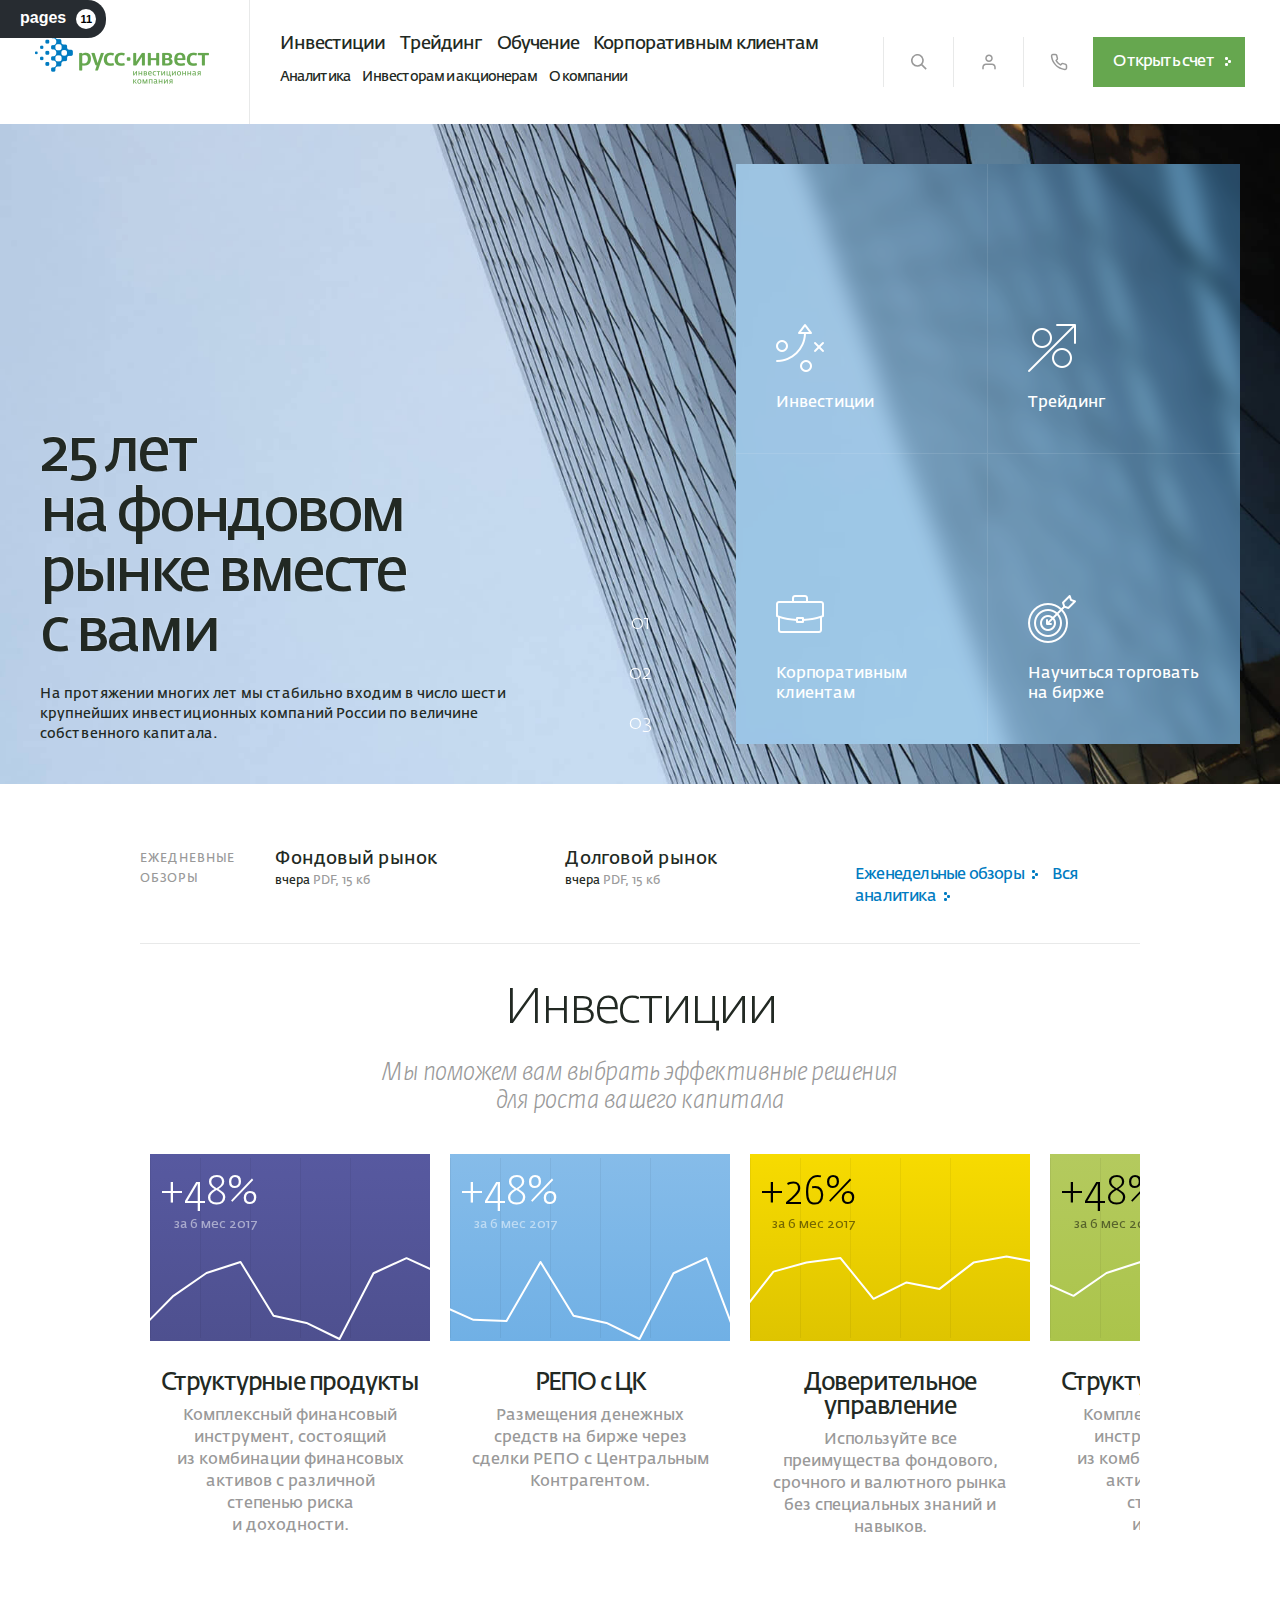
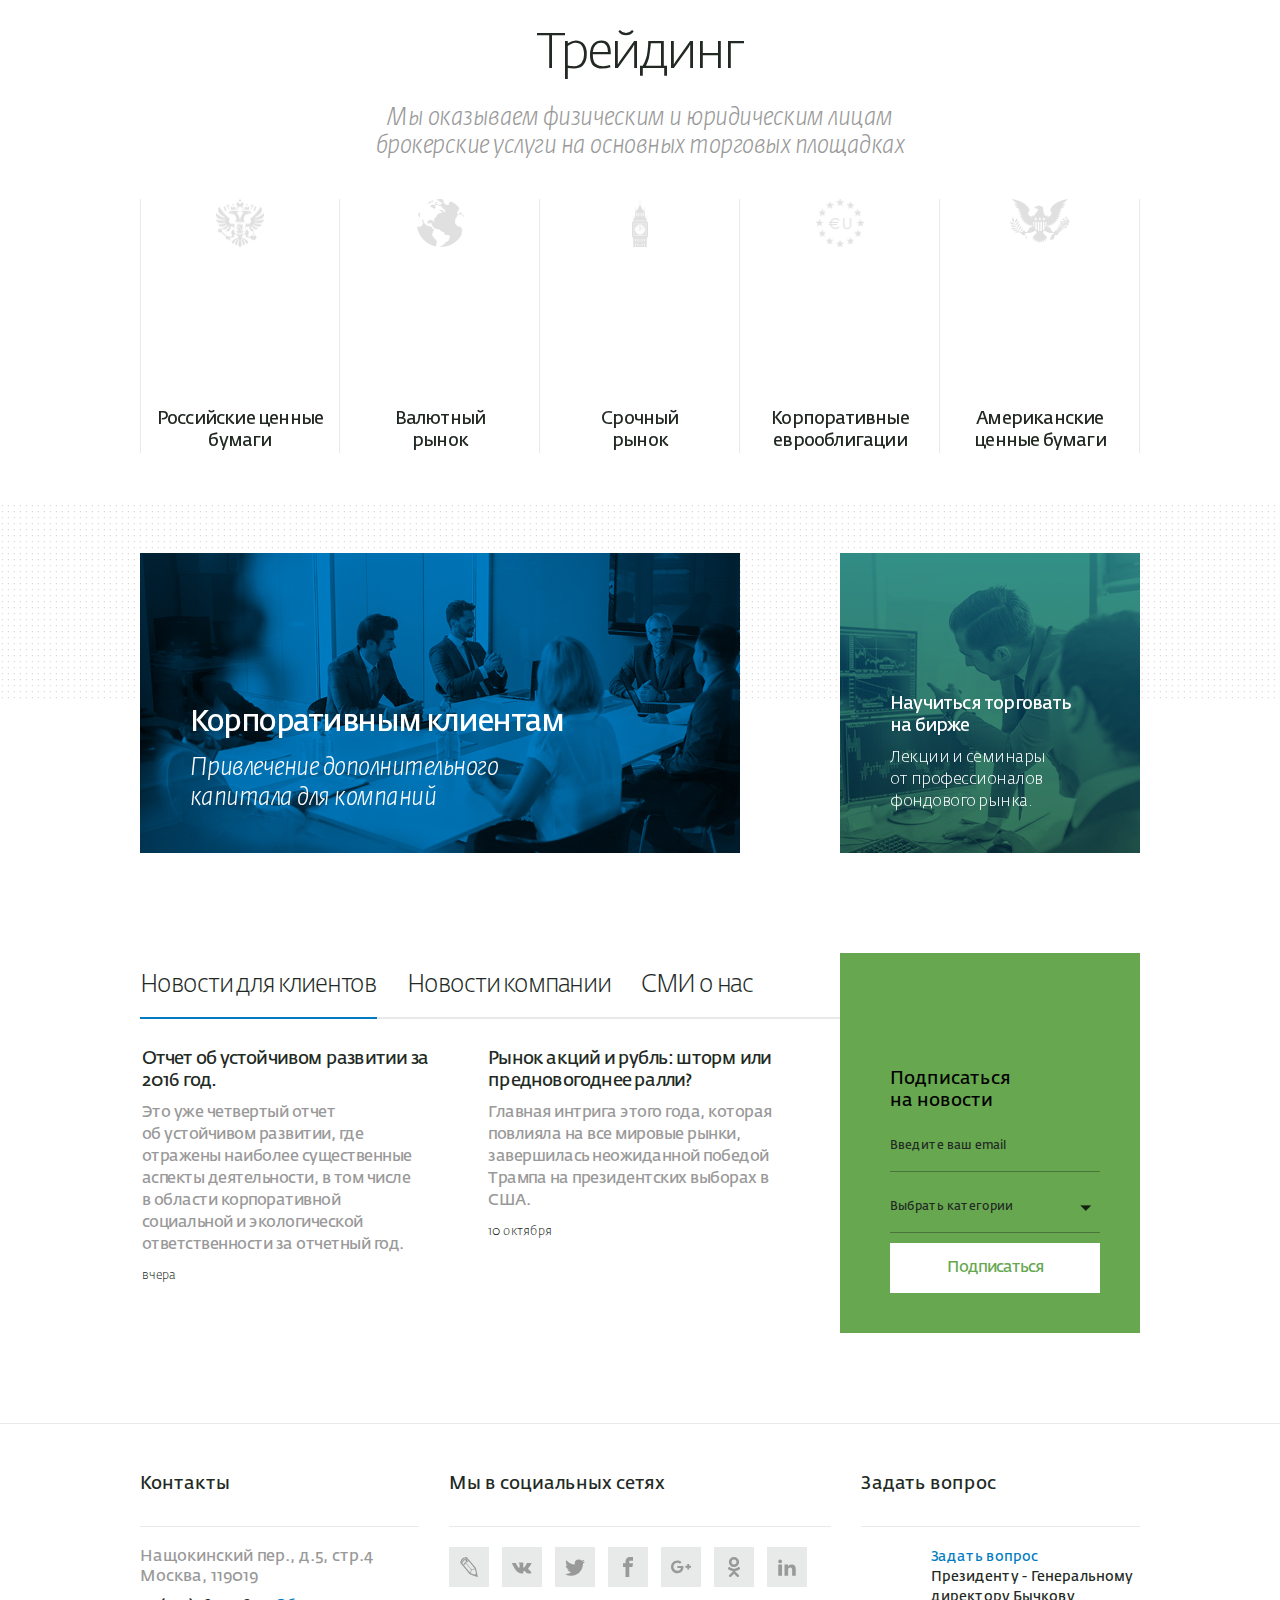
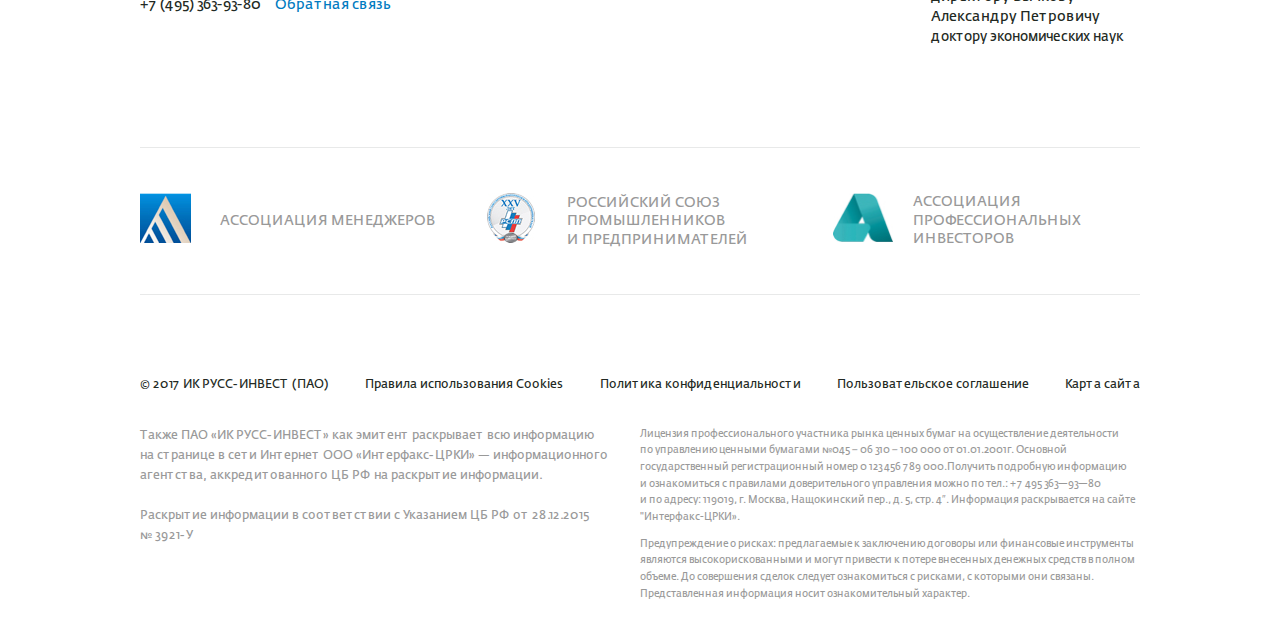
==== commit 0949000e: "up" ====
--- a/index.html
+++ b/index.html
@@ -48,7 +48,6 @@
       <stop offset="100%" stop-color="#a8d3ff" />
     </linearGradient>
 
-
     <symbol id="i-facebook" viewBox="0 0 32 32">
       <path d="M19 6h5V0h-5c-3.86 0-7 3.14-7 7v3H8v6h4v16h6V16h5l1-6h-6V7c0-.542.458-1 1-1z" />
     </symbol>
@@ -107,10 +106,22 @@
     <symbol id="i-chevron-up" viewBox="0 0 24 24">
       <path d="M18.7 14.3l-6-6c-0.4-0.4-1-0.4-1.4 0l-6 6c-0.4 0.4-0.4 1 0 1.4s1 0.4 1.4 0l5.3-5.3 5.3 5.3c0.2 0.2 0.5 0.3 0.7 0.3s0.5-0.1 0.7-0.3c0.4-0.4 0.4-1 0-1.4z"></path>
     </symbol>
+
+    <symbol id="i-close" viewBox="0 0 24 24">
+      <path d="M18.984 6.422l-5.578 5.578 5.578 5.578-1.406 1.406-5.578-5.578-5.578 5.578-1.406-1.406 5.578-5.578-5.578-5.578 1.406-1.406 5.578 5.578 5.578-5.578z"></path>
+    </symbol>
+
+    <symbol id="i-bars" viewBox="0 0 24 28">
+      <path d="M24 21v2c0 0.547-0.453 1-1 1h-22c-0.547 0-1-0.453-1-1v-2c0-0.547 0.453-1 1-1h22c0.547 0 1 0.453 1 1zM24 13v2c0 0.547-0.453 1-1 1h-22c-0.547 0-1-0.453-1-1v-2c0-0.547 0.453-1 1-1h22c0.547 0 1 0.453 1 1zM24 5v2c0 0.547-0.453 1-1 1h-22c-0.547 0-1-0.453-1-1v-2c0-0.547 0.453-1 1-1h22c0.547 0 1 0.453 1 1z"></path>
+    </symbol>
   </svg>
   <div class="wrapper">
     <header class="header">
       <div class="header__row">
+        <div class="header__menu">
+          <div class="header__hamburger js-mbtoggle"><span class="svg-icon svg-icon--i-bars "><svg xmlns="http://www.w3.org/2000/svg" class="svg-icon__glyph" role="img"><use xlink:href="#i-bars"></use></svg></span>
+          </div>
+        </div>
         <a href="/" class="header__logo">
           <img src="images/logo.png" srcset="images/logo@2x.png 2x, images/logo@3x.png 3x" alt="header__logo-img" class="Руссинвест" />
         </a>
@@ -146,7 +157,24 @@
               <a href="#" class="bar__btn"><span class="svg-icon svg-icon--i-user "><svg xmlns="http://www.w3.org/2000/svg" class="svg-icon__glyph" role="img"><use xlink:href="#i-user"></use></svg></span></a>
             </div>
             <div class="bar__item">
-              <a href="#" class="bar__btn"><span class="svg-icon svg-icon--i-phone "><svg xmlns="http://www.w3.org/2000/svg" class="svg-icon__glyph" role="img"><use xlink:href="#i-phone"></use></svg></span></a>
+              <div class="bar__btn js-bar__btn"><span class="svg-icon svg-icon--i-phone "><svg xmlns="http://www.w3.org/2000/svg" class="svg-icon__glyph" role="img"><use xlink:href="#i-phone"></use></svg></span>
+                <div class="bar-tip">
+                  <div class="bar-tip__item">
+                    <span class="bar-tip__meta">Телефон:</span>
+                    <a class="bar-tip__phone" href="tel: +74953639380">+7 (495) 363-93-80</a>
+                  </div>
+
+                  <div class="bar-tip__item">
+                    <span class="bar-tip__meta">Факс:</span>
+                    <span class="bar-tip__phone">+7 (495) 363-93-90</span>
+                  </div>
+
+                  <div class="bar-tip__item">
+                    <span class="bar-tip__meta">Для СМИ:</span>
+                    <a class="bar-tip__phone" href="tel: +74953639390">+7 (495) 363-93-90</a>
+                  </div>
+                </div>
+              </div>
             </div>
             <div class="bar__item">
               <a href="#" class="btn btn--default btn--with-arrow">
@@ -157,8 +185,87 @@
             </div>
           </div>
         </div>
+
+        <div class="header__col header__col--mobile">
+          <div class="bar__btn js-bar__btn bar__btn--mobile"><span class="svg-icon svg-icon--i-phone "><svg xmlns="http://www.w3.org/2000/svg" class="svg-icon__glyph" role="img"><use xlink:href="#i-phone"></use></svg></span>
+            <div class="bar-tip">
+              <div class="bar-tip__item">
+                <span class="bar-tip__meta">Телефон:</span>
+                <a class="bar-tip__phone" href="tel: +74953639380">+7 (495) 363-93-80</a>
+              </div>
+
+              <div class="bar-tip__item">
+                <span class="bar-tip__meta">Факс:</span>
+                <span class="bar-tip__phone">+7 (495) 363-93-90</span>
+              </div>
+
+              <div class="bar-tip__item">
+                <span class="bar-tip__meta">Для СМИ:</span>
+                <a class="bar-tip__phone" href="tel: +74953639390">+7 (495) 363-93-90</a>
+              </div>
+            </div>
+          </div>
+        </div>
       </div>
     </header>
+    <div class="mobile-block">
+      <div class="mobile-block__inner">
+        <div class="mobile-block__close js-mbtoggle">
+          <span class="svg-icon svg-icon--i-close "><svg xmlns="http://www.w3.org/2000/svg" class="svg-icon__glyph" role="img"><use xlink:href="#i-close"></use></svg></span>
+        </div>
+        <div class="mobile-block__nav offset-medium">
+
+          <a class="mobile-block__nav-item " href="/invest.html">Инвестиции</a>
+
+          <a class="mobile-block__nav-item " href="/trading.html">Трейдинг</a>
+
+          <a class="mobile-block__nav-item " href="/learn_trading.html">Обучение</a>
+
+          <a class="mobile-block__nav-item " href="/corporate.html">Корпоративным клиентам</a>
+
+
+          <a href="/analytics.html" class="mobile-block__nav-item ">Аналитика</a>
+
+          <a href="/investors.html" class="mobile-block__nav-item ">Инвесторам и акционерам</a>
+
+          <a href="/about.html" class="mobile-block__nav-item ">О компании</a>
+
+        </div>
+
+        <div class="offset-medium">
+          <a href="#" class="btn btn--block btn--default btn--with-arrow offset-medium">
+
+        Открыть счет
+
+      </a>
+
+          <a href="#" class="mobile-block__link">
+            <span class="mobile-block__link-icon">
+
+          <span class="svg-icon svg-icon--i-user "><svg xmlns="http://www.w3.org/2000/svg" class="svg-icon__glyph" role="img"><use xlink:href="#i-user"></use></svg></span>
+            </span>
+            Личный кабинет
+          </a>
+
+          <a href="tel:+74953639380" class="mobile-block__link">
+            <span class="mobile-block__link-icon">
+
+          <span class="svg-icon svg-icon--i-phone "><svg xmlns="http://www.w3.org/2000/svg" class="svg-icon__glyph" role="img"><use xlink:href="#i-phone"></use></svg></span>
+            </span>
+            +7 (495) 363-93-80
+          </a>
+
+          <a href="#" class="link">Обратная связь</a>
+        </div>
+
+
+        <form class="mobile-block__search">
+          <input type="text" placeholder="Поиск" required autocomplete="off">
+          <button type="submit"><span class="svg-icon svg-icon--i-search "><svg xmlns="http://www.w3.org/2000/svg" class="svg-icon__glyph" role="img"><use xlink:href="#i-search"></use></svg></span>
+          </button>
+        </form>
+      </div>
+    </div>
   </div>
 
 
@@ -1013,10 +1120,156 @@
     </div>
   </footer>
 
-  <script src="javascripts/jquery-3.3.1.min.js"></script>
-  <script src="javascripts/libs.js"></script>
-
-  <script src="javascripts/common.js"></script>
+  <!--  PageList  -->
+  <style>
+    #pagelist {
+      position: fixed;
+      width: 320px;
+      background-color: #272c31;
+      background: repeating-linear-gradient(
+        45deg,
+        #272c31,
+        #272c31 10px,
+        #2b3136 10px,
+        #2b3136 20px
+      );
+      top: 0;
+      bottom: 0;
+      z-index: 2;
+      font-family: inherit;
+      transform: translateX(-100%);
+      transition: transform .5s, box-shadow .3s;
+      box-shadow: 8px 0 20px rgba(0, 0, 0, 0);
+    }
+  
+    #pagelist ul {
+      list-style-type: none;
+      margin: 0;
+      padding: 0;
+    }
+  
+    #pagelist ul li {
+      display: block;
+    }
+  
+    input[name="__pageListInput"] {
+      display: none;
+      
+    }
+  
+    input[name="__pageListInput"]:checked + #pagelist {
+      transform: translateX(0);
+      box-shadow: 8px 0 20px rgba(0, 0, 0, 0.27);
+    }
+  
+    input[name="__pageListInput"]:checked + #pagelist label {
+      opacity: 1;
+    }
+  
+    #pagelist ul li a{
+      display: block;
+      color: #fff;
+      text-decoration: none;
+      padding: 16px 20px;
+  
+      font-size: 14px;
+      line-height: 18px;
+      transition: color .3s, background-color .3s;
+      border-bottom: 1px solid rgba(255, 255, 255, .05);
+    }
+  
+    #pagelist ul li a:hover {
+      background-color: rgba(0, 0, 0, .35);
+      color: #fff;
+    }
+  
+    #pagelist label{
+      position: absolute;
+      height: 38px;
+      line-height: 36px;
+      background-color: #272c31;
+      left: 100%;
+      top: 0;
+      cursor: pointer;
+      padding-left: 20px;
+      padding-right: 40px;
+      color: #fff;
+      font-family: Arial, sans-serif;
+      font-weight: bold;
+      opacity: .5;
+      transition: opacity .3s;
+      border-top-right-radius: 18px;
+      border-bottom-right-radius: 18px;
+      white-space: nowrap;
+    }
+  
+    #pagelist label span {
+      display: inline-block;
+      vertical-align: middle;
+      background-color: #fff;
+      color: #000;
+      position: absolute;
+      font-size: 11px;
+      line-height: 12px;
+      width: 20px;
+      height: 20px;
+      border-radius: 50%;
+      text-align: center;
+      line-height: 21px;
+      top: 50%;
+      margin-top: -10px;
+      right: 10px;
+    }
+  
+    #pagelist label:hover {
+      opacity: 1;
+    }
+    #pagelist > div {
+      position: absolute;
+      top: 0;
+      left: 0;
+      width: 100%;
+      height: 100%;
+      overflow-y: auto;
+      padding-top: 32px;
+    }
+  </style>
+  <input type="checkbox" name="__pageListInput" id="__pageListInput">
+  <div id="pagelist">
+    <label for="__pageListInput">pages <span>11</span>
+    </label>
+    <div>
+      <ul>
+        <li><a href="/">1.&nbsp;Главная страница</a>
+        </li>
+        <li><a href="/invest.html">2.&nbsp;Инвестиции</a>
+        </li>
+        <li><a href="/trading.html">3.&nbsp;Трейдинг</a>
+        </li>
+        <li><a href="/about.html">4.&nbsp;О компании</a>
+        </li>
+        <li><a href="/learn_trading.html">5.&nbsp;Обучение</a>
+        </li>
+        <li><a href="/corporate.html">6.&nbsp;Корпоративным клиентам</a>
+        </li>
+        <li><a href="/analytics.html">7.&nbsp;Аналитика</a>
+        </li>
+        <li><a href="/investors.html">8.&nbsp;Инвесторам и&nbsp;акционерам</a>
+        </li>
+        <li><a href="/economist.html">9.&nbsp;Страничка главного экономиста</a>
+        </li>
+        <li><a href="/404.html">10.&nbsp;Страница 404</a>
+        </li>
+        <li><a href="/style.html">11.&nbsp;Страница стилей</a>
+        </li>
+      </ul>
+      <div>
+      </div>
+      <!-- / PageList  -->
+      <script src="javascripts/jquery-3.3.1.min.js"></script>
+      <script src="javascripts/libs.js"></script>
+
+      <script src="javascripts/common.js"></script>
 </body>
 
 </html>
--- a/stylesheets/style.css
+++ b/stylesheets/style.css
@@ -1 +1 @@
-.btn,.slick-slider{-webkit-tap-highlight-color:transparent}.SumoSelect.open>.search>label,.SumoSelect.open>.search>span,.slick-loading .slick-slide,.slick-loading .slick-track{visibility:hidden}.section,body{background-color:#fff}.grid,.hero__tile,.hero__tile-list,.lined-list__inner{-webkit-box-direction:normal}.wysiwyg table,table{border-collapse:collapse}a,abbr,acronym,address,applet,article,aside,audio,b,big,blockquote,body,canvas,caption,center,cite,code,dd,del,details,dfn,div,dl,dt,em,embed,fieldset,figcaption,figure,footer,form,h1,h2,h3,h4,h5,h6,header,hgroup,html,i,iframe,img,ins,kbd,label,legend,li,mark,menu,nav,object,ol,output,p,pre,q,ruby,s,samp,section,small,span,strike,strong,sub,summary,sup,table,tbody,td,tfoot,th,thead,time,tr,tt,u,ul,var,video{margin:0;padding:0;border:0;font:inherit;vertical-align:baseline}article,aside,details,figcaption,figure,footer,header,hgroup,menu,nav,section{display:block}ol,ul{list-style:none}blockquote,q{quotes:none}blockquote:after,blockquote:before,q:after,q:before{content:'';content:none}table{border-spacing:0}html{font-size:16px}body{font-family:'Fedra Sans Pro',Tahoma,Verdana,Arial,sans-serif;color:#222923;line-height:1.2;font-style:normal;font-weight:400;-webkit-font-smoothing:antialiased}*,:after,:before{box-sizing:border-box}img{max-width:100%}a{-webkit-text-decoration-skip:ink;text-decoration-skip:ink}@font-face{font-family:'Fedra Sans Pro';src:url(../fonts/subset-FedraSansPro-LightItalic.eot);src:local('Fedra Sans Pro Light Italic'),local('FedraSansPro'),url(../fonts/subset-FedraSansPro-LightItalic.eot?#iefix) format('embedded-opentype'),url(../fonts/subset-FedraSansPro-LightItalic.woff2) format('woff2'),url(../fonts/subset-FedraSansPro-LightItalic.woff) format('woff'),url(../fonts/subset-FedraSansPro-LightItalic.ttf) format('truetype'),url(../fonts/subset-FedraSansPro-LightItalic.svg#FedraSansPro-LightItalic) format('svg');font-weight:300;font-style:italic}@font-face{font-family:'Fedra Sans Pro';src:url(../fonts/subset-FedraSansPro-Normal.eot);src:local('Fedra Sans Pro'),local('FedraSansPro'),url(../fonts/subset-FedraSansPro-Normal.eot?#iefix) format('embedded-opentype'),url(../fonts/subset-FedraSansPro-Normal.woff2) format('woff2'),url(../fonts/subset-FedraSansPro-Normal.woff) format('woff'),url(../fonts/subset-FedraSansPro-Normal.ttf) format('truetype'),url(../fonts/subset-FedraSansPro-Normal.svg#FedraSansPro-Normal) format('svg');font-weight:400;font-style:normal}@font-face{font-family:'Fedra Sans Pro';src:url(../fonts/subset-FedraSansPro-Light.eot);src:local('Fedra Sans Pro'),local('FedraSansPro'),url(../fonts/subset-FedraSansPro-Light.eot?#iefix) format('embedded-opentype'),url(../fonts/subset-FedraSansPro-Light.woff2) format('woff2'),url(../fonts/subset-FedraSansPro-Light.woff) format('woff'),url(../fonts/subset-FedraSansPro-Light.ttf) format('truetype'),url(../fonts/subset-FedraSansPro-Light.svg#FedraSansPro-Light) format('svg');font-weight:300;font-style:normal}.section{padding-top:50px;padding-bottom:50px;position:relative}.section--variant-dotted:before{content:"";position:absolute;left:0;top:0;right:0;height:50%;background-image:url(../images/dotted.png);background-size:inherit;max-height:300px}.container:after,.container:before,.row:after,.row:before{display:table;content:" ";box-sizing:border-box}.section .section:last-child{padding-bottom:0}.section--contacts{border-top:1px solid #e8e9e9;margin-top:40px}.section--pt0{padding-top:0}.section--bordered{border-bottom:1px solid #e8e9e9}.section .container{position:relative}@media (max-width:1030px){.section--contacts{padding-bottom:0}.section--partners{padding-top:0;padding-bottom:0}}.container{margin-right:auto;margin-left:auto;padding-left:15px;padding-right:15px}.container:after{clear:both}@media (min-width:768px){.container{width:750px}}@media (min-width:1030px){.container{width:1000px}.container--extra{width:1130px}}@media (min-width:1200px){.container{width:1170px;width:1030px}.container--extra{width:1050px}}.row{margin-left:-15px;margin-right:-15px}.slick-list,.slick-slider,.slick-track{position:relative;display:block}.brandlink:after,.invest-card__img:after,.invest-card__img:before,.invest-slider__arrow:before,.poster--theme-file .poster__image:after,.poster__image:before,.slick-track:after,.slick-track:before{content:""}.row:after{clear:both}.col--lg-1,.col--lg-10,.col--lg-11,.col--lg-12,.col--lg-2,.col--lg-3,.col--lg-4,.col--lg-5,.col--lg-6,.col--lg-7,.col--lg-8,.col--lg-9,.col--md-1,.col--md-10,.col--md-11,.col--md-12,.col--md-2,.col--md-3,.col--md-4,.col--md-5,.col--md-6,.col--md-7,.col--md-8,.col--md-9,.col--sm-1,.col--sm-10,.col--sm-11,.col--sm-12,.col--sm-2,.col--sm-3,.col--sm-4,.col--sm-5,.col--sm-6,.col--sm-7,.col--sm-8,.col--sm-9,.col--xs-1,.col--xs-10,.col--xs-11,.col--xs-12,.col--xs-2,.col--xs-3,.col--xs-4,.col--xs-5,.col--xs-6,.col--xs-7,.col--xs-8,.col--xs-9{position:relative;min-height:1px;padding-left:15px;padding-right:15px}.col--xs-1,.col--xs-10,.col--xs-11,.col--xs-12,.col--xs-2,.col--xs-3,.col--xs-4,.col--xs-5,.col--xs-6,.col--xs-7,.col--xs-8,.col--xs-9{float:left}.col--xs-12{width:100%}.col--xs-11{width:91.66666667%}.col--xs-10{width:83.33333333%}.col--xs-9{width:75%}.col--xs-8{width:66.66666667%}.col--xs-7{width:58.33333333%}.col--xs-6{width:50%}.col--xs-5{width:41.66666667%}.col--xs-4{width:33.33333333%}.col--xs-3{width:25%}.col--xs-2{width:16.66666667%}.col--xs-1{width:8.33333333%}.col--xs-pull-12{right:100%}.col--xs-pull-11{right:91.66666667%}.col--xs-pull-10{right:83.33333333%}.col--xs-pull-9{right:75%}.col--xs-pull-8{right:66.66666667%}.col--xs-pull-7{right:58.33333333%}.col--xs-pull-6{right:50%}.col--xs-pull-5{right:41.66666667%}.col--xs-pull-4{right:33.33333333%}.col--xs-pull-3{right:25%}.col--xs-pull-2{right:16.66666667%}.col--xs-pull-1{right:8.33333333%}.col--xs-pull-0{right:auto}.col--xs-push-12{left:100%}.col--xs-push-11{left:91.66666667%}.col--xs-push-10{left:83.33333333%}.col--xs-push-9{left:75%}.col--xs-push-8{left:66.66666667%}.col--xs-push-7{left:58.33333333%}.col--xs-push-6{left:50%}.col--xs-push-5{left:41.66666667%}.col--xs-push-4{left:33.33333333%}.col--xs-push-3{left:25%}.col--xs-push-2{left:16.66666667%}.col--xs-push-1{left:8.33333333%}.col--xs-push-0{left:auto}.col--xs-offset-12{margin-left:100%}.col--xs-offset-11{margin-left:91.66666667%}.col--xs-offset-10{margin-left:83.33333333%}.col--xs-offset-9{margin-left:75%}.col--xs-offset-8{margin-left:66.66666667%}.col--xs-offset-7{margin-left:58.33333333%}.col--xs-offset-6{margin-left:50%}.col--xs-offset-5{margin-left:41.66666667%}.col--xs-offset-4{margin-left:33.33333333%}.col--xs-offset-3{margin-left:25%}.col--xs-offset-2{margin-left:16.66666667%}.col--xs-offset-1{margin-left:8.33333333%}.col--xs-offset-0{margin-left:0}@media (min-width:768px){.col--sm-1,.col--sm-10,.col--sm-11,.col--sm-12,.col--sm-2,.col--sm-3,.col--sm-4,.col--sm-5,.col--sm-6,.col--sm-7,.col--sm-8,.col--sm-9{float:left}.col--sm-12{width:100%}.col--sm-11{width:91.66666667%}.col--sm-10{width:83.33333333%}.col--sm-9{width:75%}.col--sm-8{width:66.66666667%}.col--sm-7{width:58.33333333%}.col--sm-6{width:50%}.col--sm-5{width:41.66666667%}.col--sm-4{width:33.33333333%}.col--sm-3{width:25%}.col--sm-2{width:16.66666667%}.col--sm-1{width:8.33333333%}.col--sm-pull-12{right:100%}.col--sm-pull-11{right:91.66666667%}.col--sm-pull-10{right:83.33333333%}.col--sm-pull-9{right:75%}.col--sm-pull-8{right:66.66666667%}.col--sm-pull-7{right:58.33333333%}.col--sm-pull-6{right:50%}.col--sm-pull-5{right:41.66666667%}.col--sm-pull-4{right:33.33333333%}.col--sm-pull-3{right:25%}.col--sm-pull-2{right:16.66666667%}.col--sm-pull-1{right:8.33333333%}.col--sm-pull-0{right:auto}.col--sm-push-12{left:100%}.col--sm-push-11{left:91.66666667%}.col--sm-push-10{left:83.33333333%}.col--sm-push-9{left:75%}.col--sm-push-8{left:66.66666667%}.col--sm-push-7{left:58.33333333%}.col--sm-push-6{left:50%}.col--sm-push-5{left:41.66666667%}.col--sm-push-4{left:33.33333333%}.col--sm-push-3{left:25%}.col--sm-push-2{left:16.66666667%}.col--sm-push-1{left:8.33333333%}.col--sm-push-0{left:auto}.col--sm-offset-12{margin-left:100%}.col--sm-offset-11{margin-left:91.66666667%}.col--sm-offset-10{margin-left:83.33333333%}.col--sm-offset-9{margin-left:75%}.col--sm-offset-8{margin-left:66.66666667%}.col--sm-offset-7{margin-left:58.33333333%}.col--sm-offset-6{margin-left:50%}.col--sm-offset-5{margin-left:41.66666667%}.col--sm-offset-4{margin-left:33.33333333%}.col--sm-offset-3{margin-left:25%}.col--sm-offset-2{margin-left:16.66666667%}.col--sm-offset-1{margin-left:8.33333333%}.col--sm-offset-0{margin-left:0}}@media (min-width:1030px){.col--md-1,.col--md-10,.col--md-11,.col--md-12,.col--md-2,.col--md-3,.col--md-4,.col--md-5,.col--md-6,.col--md-7,.col--md-8,.col--md-9{float:left}.col--md-12{width:100%}.col--md-11{width:91.66666667%}.col--md-10{width:83.33333333%}.col--md-9{width:75%}.col--md-8{width:66.66666667%}.col--md-7{width:58.33333333%}.col--md-6{width:50%}.col--md-5{width:41.66666667%}.col--md-4{width:33.33333333%}.col--md-3{width:25%}.col--md-2{width:16.66666667%}.col--md-1{width:8.33333333%}.col--md-pull-12{right:100%}.col--md-pull-11{right:91.66666667%}.col--md-pull-10{right:83.33333333%}.col--md-pull-9{right:75%}.col--md-pull-8{right:66.66666667%}.col--md-pull-7{right:58.33333333%}.col--md-pull-6{right:50%}.col--md-pull-5{right:41.66666667%}.col--md-pull-4{right:33.33333333%}.col--md-pull-3{right:25%}.col--md-pull-2{right:16.66666667%}.col--md-pull-1{right:8.33333333%}.col--md-pull-0{right:auto}.col--md-push-12{left:100%}.col--md-push-11{left:91.66666667%}.col--md-push-10{left:83.33333333%}.col--md-push-9{left:75%}.col--md-push-8{left:66.66666667%}.col--md-push-7{left:58.33333333%}.col--md-push-6{left:50%}.col--md-push-5{left:41.66666667%}.col--md-push-4{left:33.33333333%}.col--md-push-3{left:25%}.col--md-push-2{left:16.66666667%}.col--md-push-1{left:8.33333333%}.col--md-push-0{left:auto}.col--md-offset-12{margin-left:100%}.col--md-offset-11{margin-left:91.66666667%}.col--md-offset-10{margin-left:83.33333333%}.col--md-offset-9{margin-left:75%}.col--md-offset-8{margin-left:66.66666667%}.col--md-offset-7{margin-left:58.33333333%}.col--md-offset-6{margin-left:50%}.col--md-offset-5{margin-left:41.66666667%}.col--md-offset-4{margin-left:33.33333333%}.col--md-offset-3{margin-left:25%}.col--md-offset-2{margin-left:16.66666667%}.col--md-offset-1{margin-left:8.33333333%}.col--md-offset-0{margin-left:0}}@media (min-width:1200px){.col--lg-1,.col--lg-10,.col--lg-11,.col--lg-12,.col--lg-2,.col--lg-3,.col--lg-4,.col--lg-5,.col--lg-6,.col--lg-7,.col--lg-8,.col--lg-9{float:left}.col--lg-12{width:100%}.col--lg-11{width:91.66666667%}.col--lg-10{width:83.33333333%}.col--lg-9{width:75%}.col--lg-8{width:66.66666667%}.col--lg-7{width:58.33333333%}.col--lg-6{width:50%}.col--lg-5{width:41.66666667%}.col--lg-4{width:33.33333333%}.col--lg-3{width:25%}.col--lg-2{width:16.66666667%}.col--lg-1{width:8.33333333%}.col--lg-pull-12{right:100%}.col--lg-pull-11{right:91.66666667%}.col--lg-pull-10{right:83.33333333%}.col--lg-pull-9{right:75%}.col--lg-pull-8{right:66.66666667%}.col--lg-pull-7{right:58.33333333%}.col--lg-pull-6{right:50%}.col--lg-pull-5{right:41.66666667%}.col--lg-pull-4{right:33.33333333%}.col--lg-pull-3{right:25%}.col--lg-pull-2{right:16.66666667%}.col--lg-pull-1{right:8.33333333%}.col--lg-pull-0{right:auto}.col--lg-push-12{left:100%}.col--lg-push-11{left:91.66666667%}.col--lg-push-10{left:83.33333333%}.col--lg-push-9{left:75%}.col--lg-push-8{left:66.66666667%}.col--lg-push-7{left:58.33333333%}.col--lg-push-6{left:50%}.col--lg-push-5{left:41.66666667%}.col--lg-push-4{left:33.33333333%}.col--lg-push-3{left:25%}.col--lg-push-2{left:16.66666667%}.col--lg-push-1{left:8.33333333%}.col--lg-push-0{left:auto}.col--lg-offset-12{margin-left:100%}.col--lg-offset-11{margin-left:91.66666667%}.col--lg-offset-10{margin-left:83.33333333%}.col--lg-offset-9{margin-left:75%}.col--lg-offset-8{margin-left:66.66666667%}.col--lg-offset-7{margin-left:58.33333333%}.col--lg-offset-6{margin-left:50%}.col--lg-offset-5{margin-left:41.66666667%}.col--lg-offset-4{margin-left:33.33333333%}.col--lg-offset-3{margin-left:25%}.col--lg-offset-2{margin-left:16.66666667%}.col--lg-offset-1{margin-left:8.33333333%}.col--lg-offset-0{margin-left:0}}.slick-slider{box-sizing:border-box;-webkit-touch-callout:none;-webkit-user-select:none;-moz-user-select:none;-ms-user-select:none;user-select:none;-ms-touch-action:pan-y;touch-action:pan-y}.slick-list{overflow:hidden;margin:0;padding:0}.slick-list:focus{outline:0}.slick-list.dragging{cursor:pointer;cursor:hand}.slick-slider .slick-list,.slick-slider .slick-track{-webkit-transform:translate3d(0,0,0);-ms-transform:translate3d(0,0,0);transform:translate3d(0,0,0)}.slick-track{left:0;top:0;margin-left:auto;margin-right:auto}.slick-track:after,.slick-track:before{display:table}.slick-track:after{clear:both}.slick-slide{float:left;height:100%;min-height:1px;display:none}[dir=rtl] .slick-slide{float:right}.slick-slide img{display:block}.slick-slide.slick-loading img{display:none}.slick-slide.dragging img{pointer-events:none}.slick-initialized .slick-slide{display:block}.slick-vertical .slick-slide{display:block;height:auto;border:1px solid transparent}.SumoSelect .hidden,.SumoSelect .no-match,.slick-arrow.slick-hidden{display:none}.SumoSelect p{margin:0}.SumoSelect{width:200px}.SelectClass,.SumoSelect.open .search-txt,.SumoUnder{position:absolute;width:100%;top:0;left:0;box-sizing:border-box}.SelectBox{padding:5px 8px}.sumoStopScroll{overflow:hidden}.SumoSelect .search-txt{display:none;outline:0}.SumoSelect .no-match{padding:6px}.SumoSelect.open .search-txt{display:inline-block;margin:0;padding:5px 8px;border:none;border-radius:5px}.SelectClass,.SumoUnder{right:0;height:100%;border:none;-ms-filter:"progid:DXImageTransform.Microsoft.Alpha(Opacity=0)";filter:alpha(opacity=0);-moz-opacity:0;-khtml-opacity:0;opacity:0}.SelectClass{z-index:1}.SumoSelect .select-all>label,.SumoSelect>.CaptionCont,.SumoSelect>.optWrapper>.options li.opt label{-ms-user-select:none;user-select:none;-o-user-select:none;-moz-user-select:none;-khtml-user-select:none;-webkit-user-select:none}.SumoSelect{display:inline-block;position:relative;outline:0}.SumoSelect.open>.CaptionCont,.SumoSelect:focus>.CaptionCont,.SumoSelect:hover>.CaptionCont{box-shadow:0 0 2px #7799D0;border-color:#7799D0}.SumoSelect>.CaptionCont{position:relative;border:1px solid #A4A4A4;min-height:14px;background-color:#fff;border-radius:2px;margin:0}.SumoSelect>.CaptionCont>span{display:block;padding-right:30px;text-overflow:ellipsis;white-space:nowrap;overflow:hidden;cursor:default}.SumoSelect>.CaptionCont>span.placeholder{color:#ccc;font-style:italic}.SumoSelect>.CaptionCont>label{position:absolute;top:0;right:0;bottom:0;width:30px}.SumoSelect>.CaptionCont>label>i{background-image:url([data-uri]);background-position:center center;width:16px;height:16px;display:block;position:absolute;top:0;left:0;right:0;bottom:0;margin:auto;background-repeat:no-repeat;opacity:.8}.SumoSelect>.optWrapper{display:none;z-index:1000;top:30px;width:100%;position:absolute;left:0;box-sizing:border-box;background:#fff;border:1px solid #ddd;box-shadow:2px 3px 3px rgba(0,0,0,.11);border-radius:3px;overflow:hidden}.SumoSelect.open>.optWrapper{top:35px;display:block}.SumoSelect.open>.optWrapper.up{top:auto;bottom:100%;margin-bottom:5px}.SumoSelect>.optWrapper ul{list-style:none;display:block;padding:0;margin:0;overflow:auto}.SumoSelect>.optWrapper>.options{border-radius:2px;position:relative;max-height:250px}.SumoSelect>.optWrapper.okCancelInMulti>.options{border-radius:2px 2px 0 0}.SumoSelect>.optWrapper.selall>.options{border-radius:0 0 2px 2px}.SumoSelect>.optWrapper.selall.okCancelInMulti>.options{border-radius:0}.SumoSelect>.optWrapper>.options li.group.disabled>label{opacity:.5}.SumoSelect>.optWrapper>.options li ul li.opt{padding-left:22px}.SumoSelect>.optWrapper.multiple>.options li ul li.opt{padding-left:50px}.SumoSelect>.optWrapper.isFloating>.options{max-height:100%;box-shadow:0 0 100px #595959}.SumoSelect>.optWrapper>.options li.opt{padding:6px;position:relative;border-bottom:1px solid #f5f5f5}.SumoSelect>.optWrapper>.options>li.opt:first-child{border-radius:2px 2px 0 0}.SumoSelect>.optWrapper.selall>.options>li.opt:first-child{border-radius:0}.SumoSelect>.optWrapper>.options>li.opt:last-child{border-radius:0 0 2px 2px;border-bottom:none}.SumoSelect>.optWrapper.okCancelInMulti>.options>li.opt:last-child{border-radius:0}.SumoSelect>.optWrapper>.options li.opt:hover{background-color:#E4E4E4}.SumoSelect .select-all.sel,.SumoSelect>.optWrapper>.options li.opt.sel{background-color:#a1c0e4}.SumoSelect>.optWrapper>.options li label{text-overflow:ellipsis;white-space:nowrap;overflow:hidden;display:block;cursor:pointer}.SumoSelect>.optWrapper>.options li span{display:none}.SumoSelect>.optWrapper>.options li.group>label{cursor:default;padding:8px 6px;font-weight:700}.SumoSelect>.optWrapper.isFloating{position:fixed;top:0;left:0;right:0;width:90%;bottom:0;margin:auto;max-height:90%}.SumoSelect>.optWrapper>.options li.opt.disabled{background-color:inherit;pointer-events:none}.SumoSelect>.optWrapper>.options li.opt.disabled *{-ms-filter:"progid:DXImageTransform.Microsoft.Alpha(Opacity=50)";filter:alpha(opacity=50);-moz-opacity:.5;-khtml-opacity:.5;opacity:.5}.SumoSelect>.optWrapper.multiple>.options li.opt{padding-left:35px;cursor:pointer}.SumoSelect .select-all>span,.SumoSelect>.optWrapper.multiple>.options li.opt span{position:absolute;display:block;width:30px;top:0;bottom:0;margin-left:-35px}.SumoSelect .select-all>span i,.SumoSelect>.optWrapper.multiple>.options li.opt span i{position:absolute;margin:auto;left:0;right:0;top:0;bottom:0;width:14px;height:14px;border:1px solid #AEAEAE;border-radius:2px;box-shadow:inset 0 1px 3px rgba(0,0,0,.15);background-color:#fff}.SumoSelect>.optWrapper>.MultiControls{display:none;border-top:1px solid #ddd;background-color:#fff;box-shadow:0 0 2px rgba(0,0,0,.13);border-radius:0 0 3px 3px}.SumoSelect>.optWrapper.multiple.isFloating>.MultiControls{display:block;margin-top:5px;position:absolute;bottom:0;width:100%}.SumoSelect>.optWrapper.multiple.okCancelInMulti>.MultiControls{display:block}.SumoSelect>.optWrapper.multiple.okCancelInMulti>.MultiControls>p{padding:6px}.SumoSelect>.optWrapper.multiple.okCancelInMulti>.MultiControls>p:focus{box-shadow:0 0 2px #a1c0e4;border-color:#a1c0e4;outline:0;background-color:#a1c0e4}.SumoSelect>.optWrapper.multiple>.MultiControls>p{display:inline-block;cursor:pointer;padding:12px;width:50%;box-sizing:border-box;text-align:center}.SumoSelect>.optWrapper.multiple>.MultiControls>p:hover{background-color:#f1f1f1}.SumoSelect>.optWrapper.multiple>.MultiControls>p.btnOk{border-right:1px solid #DBDBDB;border-radius:0 0 0 3px}.SumoSelect>.optWrapper.multiple>.MultiControls>p.btnCancel{border-radius:0 0 3px}.SumoSelect>.optWrapper.isFloating>.options li.opt{padding:12px 6px}.SumoSelect>.optWrapper.multiple.isFloating>.options li.opt{padding-left:35px}.SumoSelect>.optWrapper.multiple.isFloating{padding-bottom:43px}.SumoSelect .select-all.partial>span i,.SumoSelect .select-all.selected>span i,.SumoSelect>.optWrapper.multiple>.options li.opt.selected span i{background-color:#11a911;box-shadow:none;border-color:transparent;background-image:url([data-uri]);background-repeat:no-repeat;background-position:center center}.hero__slide,.hero__tile-list{background-position:center top}.SumoSelect.disabled{opacity:.7;cursor:not-allowed}.SumoSelect.disabled>.CaptionCont{border-color:#ccc;box-shadow:none}.SumoSelect .select-all{border-radius:3px 3px 0 0;position:relative;border-bottom:1px solid #ddd;background-color:#fff;padding:8px 0 3px 35px;height:20px;cursor:pointer}.SumoSelect .select-all>label,.SumoSelect .select-all>span i{cursor:pointer}.SumoSelect .select-all.partial>span i{background-color:#ccc}.SumoSelect>.optWrapper>.options li.optGroup{padding-left:5px;text-decoration:underline}.svg-icon{display:inline-block;vertical-align:top;position:relative;width:16px;height:16px;fill:#222923}.hero,.hero__slide:first-child{display:block}.svg-icon__glyph{position:absolute;top:0;left:0;right:0;bottom:0;width:100%;height:100%;fill:inherit}.svg-icon-store{border:0!important;clip:rect(0 0 0 0)!important;height:1px!important;margin:-1px!important;overflow:hidden!important;padding:0!important;position:absolute!important;width:1px!important}.hero{padding-top:0;padding-bottom:0}.hero__container{max-width:1230px;padding-left:15px;padding-right:15px;margin-left:auto;margin-right:auto;position:relative}.hero__dots{width:40px;position:absolute;bottom:40px;left:50%;margin-left:-20px}.hero__dots-item{width:40px;height:40px;overflow:hidden;position:relative;text-align:center;line-height:38px;font-size:20px;font-weight:300;color:#fff;margin-bottom:10px;border-radius:50%}.hero__dots-item:last-child{margin-bottom:0}.hero__dots-item svg{position:absolute;top:0;left:0;width:100%;height:100%}.hero__dots-item svg circle{stroke:#fff;stroke-dasharray:170px;stroke-dashoffset:170px;-webkit-animation-iteration-count:1;animation-iteration-count:1;-webkit-animation-duration:7s;animation-duration:7s;-webkit-animation-fill-mode:both;animation-fill-mode:both;-webkit-transition:opacity .3s;transition:opacity .3s;-webkit-animation-timing-function:linear;animation-timing-function:linear;opacity:0}.hero__dots-item:hover{background-color:rgba(0,0,0,.1)}.hero__dots-item.is-active svg circle{-webkit-animation-name:heroDots;animation-name:heroDots;opacity:1}.hero__text{font-size:14px;font-size:.875rem;line-height:1.429}.hero__slide{background-attachment:fixed;background-repeat:no-repeat;background-size:cover}.hero__slide--theme-dark{background-color:grey;color:#fff}.hero__slide--theme-white{background-color:#fff}.hero__slide--bg-default{background-attachment:scroll}@media all and (-ms-high-contrast:none),(-ms-high-contrast:active){.hero__slide{background-attachment:scroll!important}.hero__tile-list{background-image:none!important}}@supports (-ms-ime-align:auto){.hero__slide{background-attachment:scroll!important}.hero__tile-list{background-image:none!important}}.hero__tile-list,.hero__tile-list:before{background-attachment:fixed;background-size:cover}.hero__slider{opacity:0;-webkit-transition:opacity .3s;transition:opacity .3s}.hero__title{font-size:60px;font-size:3.75rem;line-height:1;letter-spacing:-.058em;text-shadow:1px -1px 0 rgba(255,255,255,.27);margin-bottom:20px}.hero__row{display:table;width:100%;min-height:400px}.hero__slide--nomh .hero__row{min-height:auto}.hero__slide--theme-dark .hero__data{color:#fff}.hero__slide--theme-dark .hero__title{text-shadow:1px -1px 0 rgba(0,0,0,.47)}.bar__btn,.btn{text-shadow:none;cursor:pointer}.hero__data{max-width:500px;color:#222923}.hero__caption{font-size:18px;font-size:1.125rem;line-height:1.444;letter-spacing:-.028em}.hero__column:only-child .hero__data{max-width:560px}.hero__column{display:table-cell;width:50%;vertical-align:bottom;padding-top:100px;padding-bottom:40px;padding-right:50px}.hero__column--position-right{vertical-align:top;padding-left:8%;padding-right:0;padding-top:40px}.hero__column:only-child{width:100%;padding-right:0;padding-left:0}.hero__tile{display:-webkit-box;display:-webkit-flex;display:-ms-flexbox;display:flex;-webkit-box-orient:vertical;-webkit-flex-direction:column;-ms-flex-direction:column;flex-direction:column;-webkit-box-align:start;-webkit-align-items:flex-start;-ms-flex-align:start;align-items:flex-start;-webkit-box-pack:end;-webkit-justify-content:flex-end;-ms-flex-pack:end;justify-content:flex-end;height:290px;padding:40px;background-color:rgba(0,123,193,.2);-webkit-transition:background-color .3s,opacity .3s;transition:background-color .3s,opacity .3s;cursor:pointer;-webkit-user-select:none;-moz-user-select:none;-ms-user-select:none;user-select:none;outline:0;text-decoration:none;color:#fff;border-right:1px solid rgba(255,255,255,.1);border-bottom:1px solid rgba(255,255,255,.1)}.hero__tile-text{width:100%}.hero__tile-title{font-size:18px;font-size:1.125rem;line-height:1;line-height:1.1;letter-spacing:-1px}.hero__tile-icon{display:block;margin-bottom:10px;height:60px}.hero__tile-icon img{max-height:48px}.hero__tile:hover{background-color:rgba(0,90,142,.3)}.hero__tile-list{display:-webkit-box;display:-webkit-flex;display:-ms-flexbox;display:flex;-webkit-box-orient:horizontal;-webkit-flex-direction:row;-ms-flex-direction:row;flex-direction:row;-webkit-box-align:stretch;-webkit-align-items:stretch;-ms-flex-align:stretch;align-items:stretch;-webkit-box-pack:start;-webkit-justify-content:flex-start;-ms-flex-pack:start;justify-content:flex-start;-webkit-flex-wrap:wrap;-ms-flex-wrap:wrap;flex-wrap:wrap;position:relative;overflow:hidden}.hero__tile-list:after,.hero__tile-list:before{content:"";display:block;position:absolute;top:-20px;left:-20px;bottom:-20px;right:-20px}.hero__tile-list:before{background-image:inherit;background-position:50% 50%;-webkit-filter:blur(10px);filter:blur(10px)}.hero__tile-item{-webkit-box-flex:0;-webkit-flex:0 0 50%;-ms-flex:0 0 50%;flex:0 0 50%;width:50%;position:relative;z-index:1}.hero__tile-item:nth-child(2) .hero__tile,.hero__tile-item:nth-child(4) .hero__tile{border-right:0}.hero__tile-item:nth-child(3) .hero__tile,.hero__tile-item:nth-child(4) .hero__tile{border-bottom:0}.hero__tile-item:nth-child(1){-webkit-transition:opacity .3s .3s;transition:opacity .3s .3s}.hero__tile-item:nth-child(2){-webkit-transition:opacity .3s .6s;transition:opacity .3s .6s}.hero__tile-item:nth-child(3){-webkit-transition:opacity .3s .9s;transition:opacity .3s .9s}.hero__tile-item:nth-child(4){-webkit-transition:opacity .3s 1.2s;transition:opacity .3s 1.2s}.slick-slide .hero__data{-webkit-transform:translateX(-100%);-ms-transform:translateX(-100%);transform:translateX(-100%);opacity:0;-webkit-transition:opacity .4s .3s,-webkit-transform .6s .2s;transition:opacity .4s .3s,-webkit-transform .6s .2s;transition:transform .6s .2s,opacity .4s .3s;transition:transform .6s .2s,opacity .4s .3s,-webkit-transform .6s .2s}.slick-slide.slick-active .hero__data{-webkit-transform:translateX(0);-ms-transform:translateX(0);transform:translateX(0);opacity:1}.hero__slider.slick-initialized,.slick-slide.slick-active .hero__tile-item{opacity:1}.hero .breadcrumbs{position:absolute;top:50px;left:15px;width:50%}.hero:hover .hero__dots svg circle{-webkit-animation-play-state:paused;animation-play-state:paused}@media (max-width:1030px){.hero .breadcrumbs{position:relative;top:auto;left:auto;width:100%;padding-top:40px}.hero__title{font-size:36px}.hero__tile{height:100%}.hero__row{display:block;min-height:auto}.hero__dots{width:40px;position:absolute;bottom:auto;top:50px;left:auto;right:15px;margin-left:-20px}.hero__slide.slick-slide .hero__data{padding-right:100px}.hero__data{max-width:100%;padding-bottom:40px}.hero__column{display:block;width:100%;vertical-align:bottom;max-width:680px;padding:50px 0 0}.hero__column--position-right{padding-bottom:40px}}.header,.invest-slider{position:relative}.invest-slider__arrow--next,.slider-wrapper .slick-arrow.slick-next{right:-100px}@-webkit-keyframes heroDots{form{stroke-dashoffset:170px;opacity:1}90%{stroke-dashoffset:0;opacity:1}to{stroke-dashoffset:0;opacity:0}}@keyframes heroDots{form{stroke-dashoffset:170px;opacity:1}90%{stroke-dashoffset:0;opacity:1}to{stroke-dashoffset:0;opacity:0}}.header{display:block;background-color:#fff}.header__row{display:table;width:100%;table-layout:fixed}.header__col,.header__logo{display:table-cell;vertical-align:middle}.header__logo{width:250px;border-right:1px solid #e8e9e9;padding-left:35px}.header__logo img{max-width:174px;text-align:center}.header__col{padding-top:35px;padding-bottom:35px}.header__col--nav{padding-left:30px}.header__col--bar{text-align:right;padding-right:35px;width:395px}@media (max-width:1024px){.header__col--bar,.header__col--nav{display:none}.header__logo{width:180px}}.wrapper{max-width:1440px;margin-left:auto;margin-right:auto}.wrapper--800{max-width:800px}.wrapper--1100{max-width:1100px}.wrapper--1200{max-width:1200px}.wrapper--750{max-width:750px}.wrapper--660{max-width:660px}.nav{font-size:18px;font-size:1.125rem;line-height:1;line-height:1.1;margin-bottom:10px}.nav__item{text-decoration:none;margin-right:.6em;margin-bottom:5px;color:#222923;letter-spacing:-1px;text-align:left;display:inline-block;vertical-align:top;-webkit-transition:color .3s;transition:color .3s}.nav__item:hover{color:#007bc1}.nav__item:last-child{margin-right:0}.nav__item.is-active{color:#66a74f}.nav--variant-small{font-size:14px;font-size:.875rem;line-height:1;margin-bottom:0}.title{text-align:center;font-weight:300;font-style:normal;font-stretch:normal;font-size:50px;font-size:3.125rem;line-height:1;letter-spacing:-.06em;margin-bottom:.5em}.title+:not(.title-text){margin-top:60px}.title-text{max-width:550px;margin-left:auto;margin-right:auto;text-align:center;font-style:italic;color:#999;font-size:24px;font-size:1.5rem;line-height:1.167;letter-spacing:-.021em;margin-bottom:1.65em}.title-text--mw660{max-width:660px}.title--left{text-align:left}.title--negative-offset{margin-bottom:-.3em}.title--v2{font-size:30px;font-size:1.875rem;line-height:1;letter-spacing:-.05em;font-weight:400}@media (max-width:1030px){.title{font-size:36px}.title-text{font-size:20px;margin-bottom:2.5em}}.invest-slider__list{width:900px;height:400px;opacity:0;overflow:hidden;-webkit-transition:opacity .3s;transition:opacity .3s}.invest-slider__list.slick-initialized{overflow:visible;opacity:1;height:auto}.invest-slider__arrow.slick-disabled,.slider-wrapper .slick-arrow.slick-disabled{opacity:.3}.invest-slider__list .slick-list{overflow:visible!important}.invest-slider__arrow{width:60px;height:60px;text-indent:-999em;overflow:hidden;position:absolute;top:80px;background-color:#fff;border:1px solid #e8e9e9;cursor:pointer;-webkit-transition:background .3s,opacity .3s;transition:background .3s,opacity .3s}.invest-slider__arrow:before{display:block;width:10px;height:10px;border:2px solid #222923;top:50%;margin-top:-5px;position:absolute;left:50%;margin-left:-5px;-webkit-transform:rotateZ(45deg);-ms-transform:rotate(45deg);transform:rotateZ(45deg)}.contacts-person__img img,.poster__play{border-radius:50%}.invest-slider__arrow:hover{background-color:#f5f5f5}.invest-slider__arrow--prev{left:-100px}.invest-slider__arrow--prev:before{border-top:0;border-right:0;margin-left:-4px}.invest-slider__arrow--next:before{border-bottom:0;border-left:0;margin-left:-8px}.lined-list,.lined-list__icon,.lined-list__icon img{margin-left:auto;margin-right:auto}.invest-slider__outer{overflow:hidden}.invest-slider__item{outline:0;-webkit-user-select:auto;-moz-user-select:auto;-ms-user-select:auto;user-select:auto}.invest-card__img,.link{-webkit-user-select:none}.invest-slider__item:nth-child(1) .invest-card__img,.invest-slider__item:nth-child(4n+5) .invest-card__img{color:#fff;background-image:-webkit-linear-gradient(#5759a0,#4e508f);background-image:linear-gradient(#5759a0,#4e508f)}.invest-slider__item:nth-child(2) .invest-card__img,.invest-slider__item:nth-child(4n+6) .invest-card__img{color:#fff;background-image:-webkit-linear-gradient(#86bce9,#70b0e5);background-image:linear-gradient(#86bce9,#70b0e5)}.invest-slider__item:nth-child(3) .invest-card__img,.invest-slider__item:nth-child(4n+7) .invest-card__img{color:#000;background-color:#f7db00;background-image:-webkit-linear-gradient(#f7db00,#dec400);background-image:linear-gradient(#f7db00,#dec400)}.invest-slider__item:nth-child(4) .invest-card__img,.invest-slider__item:nth-child(4n+8) .invest-card__img{color:#000;background-color:#b4ca5e;background-image:-webkit-linear-gradient(#b4ca5e,#abc44b);background-image:linear-gradient(#b4ca5e,#abc44b)}@media (max-width:1200px){.invest-slider__arrow{display:none}.invest-slider__item{padding-left:10px;padding-right:10px}}.invest-card{display:block;position:relative;overflow:hidden;text-decoration:none;color:inherit;outline:0}.invest-card a[href^="http://www.amcharts.com"]{display:none!important}.invest-card__test{position:absolute;top:80px;bottom:-30px;min-width:100%;left:-10px;right:-10px}.invest-card__img{padding-top:66.7%;position:relative;background-color:linear-gradient(#5759a0,#45477f);color:#fff;-moz-user-select:none;-ms-user-select:none;user-select:none;z-index:1;overflow:hidden}.invest-card__img:before{position:absolute;top:0;left:0;width:100%;height:100%;background-image:url(../images/lines.png);background-repeat:no-repeat;background-position:center left}.invest-card__img:after{position:absolute;top:100%;left:0;right:0;height:30px;background:-webkit-linear-gradient(top,#fff,rgba(255,255,255,0));background:linear-gradient(to bottom,#fff,rgba(255,255,255,0))}.invest-card__img-inner{position:absolute;top:60px;left:0;right:0;bottom:0}.invest-card__img-inner img{width:100%;display:none}.invest-card:hover .invest-card__control,.invest-card:hover .invest-card__data{-webkit-transform:translateY(-20px);-ms-transform:translateY(-20px);transform:translateY(-20px)}.invest-card__title{font-size:24px;font-size:1.5rem;line-height:1;letter-spacing:-1.2px;padding-left:10px;padding-right:10px;margin-bottom:.4em}.invest-card__data{text-align:center;padding-bottom:40px;padding-top:30px;background-color:#fff;-webkit-transition:-webkit-transform .3s;transition:-webkit-transform .3s;transition:transform .3s;transition:transform .3s,-webkit-transform .3s}.invest-card__text{font-size:16px;font-size:1rem;line-height:1.375;color:#999;font-weight:400;padding-left:20px;padding-right:20px}.invest-card__control{position:absolute;height:20px;top:100%;left:0;right:0;text-align:center;-webkit-transition:-webkit-transform .3s;transition:-webkit-transform .3s;transition:transform .3s;transition:transform .3s,-webkit-transform .3s}.invest-card__meta{position:absolute;top:15px;left:10px;text-align:left}.invest-card__meta-title{font-weight:300;font-size:40px;font-stretch:normal}.brandlink,.lined-list__text{letter-spacing:-.8px;font-weight:400}.invest-card__meta-text{text-align:right;font-size:13px;opacity:.5}.lined-list__item{display:block;box-shadow:inset -1px 0 0 0 #e8e9e9;color:#222923;text-decoration:none;position:relative;outline:0!important}.link,.newstab-nav{outline:0;-moz-user-select:none;-ms-user-select:none}.lined-list__item:first-child{box-shadow:inset -1px 0 0 0 #e8e9e9,inset 1px 0 0 0 #e8e9e9}.lined-list__icon{margin-bottom:150px;width:60px;height:60px;text-align:center;position:relative;-webkit-filter:grayscale(100%);filter:grayscale(100%);opacity:.2;-webkit-transition:opacity .3s,-webkit-filter .4s;transition:opacity .3s,-webkit-filter .4s;transition:filter .4s,opacity .3s;transition:filter .4s,opacity .3s,-webkit-filter .4s}.lined-list--icon-gray .lined-list__icon,.lined-list2__icon{-webkit-filter:grayscale(100%);-webkit-transition:opacity .3s,-webkit-filter .4s}.lined-list__icon img{max-width:100%;max-height:80%;display:block}.lined-list--icon-gray .lined-list__icon{filter:grayscale(100%);opacity:.2;transition:opacity .3s,-webkit-filter .4s;transition:filter .4s,opacity .3s;transition:filter .4s,opacity .3s,-webkit-filter .4s}.lined-list__inner{position:relative;display:-webkit-box;display:-webkit-flex;display:-ms-flexbox;display:flex;-webkit-box-orient:vertical;-webkit-flex-direction:column;-ms-flex-direction:column;flex-direction:column;-webkit-box-align:start;-webkit-align-items:flex-start;-ms-flex-align:start;align-items:flex-start;-webkit-box-pack:start;-webkit-justify-content:flex-start;-ms-flex-pack:start;justify-content:flex-start;padding:0 10px;overflow:hidden;height:100%}.footer__bar,.grid{-webkit-flex-direction:row}.lined-list__control{text-align:center;position:absolute;background-color:#fff;left:10px;right:10px;opacity:0;top:100%;-webkit-transition:opacity .4s .05s,-webkit-transform .3s;transition:opacity .4s .05s,-webkit-transform .3s;transition:transform .3s,opacity .4s .05s;transition:transform .3s,opacity .4s .05s,-webkit-transform .3s}.lined-list__text{text-align:center;width:100%;font-size:18px;font-size:1.125rem;line-height:1.222;-webkit-transition:-webkit-transform .4s ease-in-out;transition:-webkit-transform .4s ease-in-out;transition:transform .4s ease-in-out;transition:transform .4s ease-in-out,-webkit-transform .4s ease-in-out}.lined-list__item:hover .lined-list__control{opacity:1;-webkit-transform:translateY(-30px);-ms-transform:translateY(-30px);transform:translateY(-30px)}.lined-list__item:hover .lined-list__text{-webkit-transform:translateY(-50px);-ms-transform:translateY(-50px);transform:translateY(-50px)}.lined-list--icon-gray .lined-list__item:hover .lined-list__icon{-webkit-filter:grayscale(0);filter:grayscale(0);opacity:1}@media (min-width:1030px){.lined-list__icon{-webkit-filter:grayscale(0);filter:grayscale(0)}}.brandlink{color:#007bc1;font-size:16px;font-size:1rem;line-height:1.375;text-decoration:none}.brandlink--invers,.poster{color:#fff}.brandlink:after{display:inline-block;vertical-align:middle;margin-left:8px;width:6px;height:9px;background-image:url(../images/combined-shape.png);-webkit-animation-duration:.4s;animation-duration:.4s;-webkit-animation-iteration-count:infinite;animation-iteration-count:infinite;-webkit-animation-fill-mode:both;animation-fill-mode:both;-webkit-animation-timing-function:ease-out;animation-timing-function:ease-out}.brandlink--invers:after{background-image:url(../images/combined-shape-inverse.png)}.brandlink:hover:after{-webkit-animation-name:shapeMove;animation-name:shapeMove}@-webkit-keyframes shapeMove{from,to{-webkit-transform:translateX(0);transform:translateX(0)}50%{-webkit-transform:translateX(3px);transform:translateX(3px)}}@keyframes shapeMove{from,to{-webkit-transform:translateX(0);transform:translateX(0)}50%{-webkit-transform:translateX(3px);transform:translateX(3px)}}.grid{display:-webkit-box;display:-webkit-flex;display:-ms-flexbox;display:flex;-webkit-box-orient:horizontal;-ms-flex-direction:row;flex-direction:row;-webkit-flex-wrap:wrap;-ms-flex-wrap:wrap;flex-wrap:wrap;-webkit-box-pack:start;-webkit-justify-content:flex-start;-ms-flex-pack:start;justify-content:flex-start;width:100%}.panel__inner,.poster__data{-webkit-box-orient:vertical}.grid--vcenter{-webkit-box-align:center;-webkit-align-items:center;-ms-flex-align:center;align-items:center}.grid__col{-webkit-box-flex:0;-webkit-flex:0 0 50%;-ms-flex:0 0 50%;flex:0 0 50%;width:50%}.grid__col--31{-webkit-box-flex:0;-webkit-flex:0 0 31.333%;-ms-flex:0 0 31.333%;flex:0 0 31.333%;width:31.333%}.grid__col--71{-webkit-box-flex:0;-webkit-flex:0 0 71%;-ms-flex:0 0 71%;flex:0 0 71%;width:71%}.grid__col--28{-webkit-box-flex:0;-webkit-flex:0 0 28%;-ms-flex:0 0 28%;flex:0 0 28%;width:28%}.grid__col--60{-webkit-box-flex:0;-webkit-flex:0 0 60%;-ms-flex:0 0 60%;flex:0 0 60%;width:60%}.grid__col--68{-webkit-box-flex:0;-webkit-flex:0 0 68%;-ms-flex:0 0 68%;flex:0 0 68%;width:68%}.grid__col--67{-webkit-box-flex:0;-webkit-flex:0 0 67%;-ms-flex:0 0 67%;flex:0 0 67%;width:67%}.grid__col--54{-webkit-box-flex:0;-webkit-flex:0 0 54%;-ms-flex:0 0 54%;flex:0 0 54%;width:54%}.grid__col--51{-webkit-box-flex:0;-webkit-flex:0 0 51.5%;-ms-flex:0 0 51.5%;flex:0 0 51.5%;width:51.5%}.grid__col--44{-webkit-box-flex:0;-webkit-flex:0 0 44%;-ms-flex:0 0 44%;flex:0 0 44%;width:44%}.grid__col--48{-webkit-box-flex:0;-webkit-flex:0 0 48%;-ms-flex:0 0 48%;flex:0 0 48%;width:48%}.grid__col--30{-webkit-box-flex:0;-webkit-flex:0 0 30%;-ms-flex:0 0 30%;flex:0 0 30%;width:30%}.grid__col--37{-webkit-box-flex:0;-webkit-flex:0 0 37%;-ms-flex:0 0 37%;flex:0 0 37%;width:37%}.grid__col+.grid__col{margin-left:auto}.grid--3inrow{-webkit-box-pack:justify;-webkit-justify-content:space-between;-ms-flex-pack:justify;justify-content:space-between}.grid--3inrow .grid__col{-webkit-box-flex:0;-webkit-flex:0 0 32%;-ms-flex:0 0 32%;flex:0 0 32%;width:32%;margin-left:0}@media (max-width:1030px){.grid__col{width:100%;-webkit-flex-basis:100%;-ms-flex-preferred-size:100%;flex-basis:100%;margin-bottom:40px}.grid__col:last-child{margin-bottom:0}.grid--3inrow .grid__col{-webkit-box-flex:0;-webkit-flex:0 0 100%;-ms-flex:0 0 100%;flex:0 0 100%;width:100%%;margin-left:0}}.poster{position:relative;background-color:#5759a0;background-image:-webkit-linear-gradient(153deg,#2c2b60,#5352a7);background-image:linear-gradient(297deg,#2c2b60,#5352a7);overflow:hidden}.poster--theme-file .poster__image:after,.poster__file-clip,.poster__image,.poster__image:before{position:absolute;top:0;left:0;width:100%;height:100%}.poster__file-clip{background-color:#fff;-webkit-clip-path:polygon(0 100%,100% 0,0 0);clip-path:polygon(0 100%,100% 0,0 0)}.poster__image{background-size:cover;-webkit-transition:-webkit-transform 3s ease-out;transition:-webkit-transform 3s ease-out;transition:transform 3s ease-out;transition:transform 3s ease-out,-webkit-transform 3s ease-out;background-repeat:no-repeat}.poster__image--rb{background-size:auto;background-position:right bottom;-webkit-transform:scale(1)!important;-ms-transform:scale(1)!important;transform:scale(1)!important}.poster__image:before{display:block;background-color:rgba(0,0,0,.1);mix-blend-mode:multiply;opacity:0;-webkit-transition:opacity .4s;transition:opacity .4s}.poster--theme-dotted,.poster--theme-file .poster__image:after{background-image:url(../images/dotted.png);background-size:auto;background-position:left top;background-color:#fff}.footer__link,.poster__title{text-decoration:none;-webkit-transition:color .3s}.poster--theme-file .poster__image:after{display:block;-webkit-clip-path:polygon(0 100%,100% 0,0 0);clip-path:polygon(0 100%,100% 0,0 0);-webkit-transform:translateZ(0);transform:translateZ(0)}.poster__data{width:100%;height:100%;display:-webkit-box;display:-webkit-flex;display:-ms-flexbox;display:flex;-webkit-box-direction:normal;-webkit-flex-direction:column;-ms-flex-direction:column;flex-direction:column;-webkit-box-pack:end;-webkit-justify-content:flex-end;-ms-flex-pack:end;justify-content:flex-end;-webkit-box-align:start;-webkit-align-items:flex-start;-ms-flex-align:start;align-items:flex-start;padding:40px 40px 40px 50px;overflow:hidden;position:relative;z-index:1;min-height:300px}.footer__bar,.poster-list{-webkit-box-orient:horizontal;-webkit-box-direction:normal}.poster--theme-dotted:before,a.poster__title:before{position:absolute;top:0;left:0;width:100%;height:100%;content:""}.poster__data-inner{width:100%;max-width:410px}.poster--theme-file .poster__data{-webkit-box-pack:start;-webkit-justify-content:flex-start;-ms-flex-pack:start;justify-content:flex-start;color:#222923}.poster__control{margin-top:15px}.poster__control .brandlink{margin-right:20px}.poster__control .brandlink:last-child{margin-right:0}.poster__title{font-size:18px;font-size:1.125rem;line-height:1.222;letter-spacing:-.044em;color:inherit;margin-bottom:.5em;display:block;width:100%;transition:color .3s}a.poster__title:before{display:block}.poster-list{display:-webkit-box;display:-webkit-flex;display:-ms-flexbox;display:flex;-webkit-flex-flow:row wrap;-ms-flex-flow:row wrap;flex-flow:row wrap;-webkit-box-pack:justify;-webkit-justify-content:space-between;-ms-flex-pack:justify;justify-content:space-between;margin-bottom:-3%}.poster-list__item{-webkit-box-flex:0;-webkit-flex:0 0 48%;-ms-flex:0 0 48%;flex:0 0 48%;margin-bottom:3%}.poster-list__item--1of2{-webkit-box-flex:0;-webkit-flex:0 0 48.5%;-ms-flex:0 0 48.5%;flex:0 0 48.5%}.poster-list__item--1of1{-webkit-box-flex:0;-webkit-flex:0 0 100%;-ms-flex:0 0 100%;flex:0 0 100%}.poster-list__item--1of3{-webkit-box-flex:0;-webkit-flex:0 0 31.333%;-ms-flex:0 0 31.333%;flex:0 0 31.333%}.poster__text{font-size:16px;font-size:1rem;line-height:1.375;letter-spacing:-.031em;font-weight:300;width:100%}.poster--theme-dotted{color:#000}.poster--theme-dotted:before{background-color:rgba(153,153,153,.1);opacity:0;-webkit-transition:opacity .3s;transition:opacity .3s;mix-blend-mode:multiply}.poster--theme-dotted:hover:before,.poster:hover .poster__image:before{opacity:1}.poster--bg-blue{background-image:-webkit-linear-gradient(153deg,#1271bf,#80b5e9);background-image:linear-gradient(297deg,#1271bf,#80b5e9)}.poster--bg-green{background-image:-webkit-linear-gradient(153deg,#4c9533,#6bc24d);background-image:linear-gradient(297deg,#4c9533,#6bc24d)}.poster--theme-dotted .poster__image{top:15px;left:15px;bottom:15px;right:15px;background-color:#fff;width:auto;height:auto;-webkit-transform:scale(1)!important;-ms-transform:scale(1)!important;transform:scale(1)!important}.poster--theme-dotted .poster__image:before{display:none}.poster--theme-dotted .poster__data{-webkit-box-pack:center;-webkit-justify-content:center;-ms-flex-pack:center;justify-content:center}.poster--theme-dotted:hover .poster__title{color:#007bc1}.poster--hcenter .poster__data-inner{margin-left:auto;margin-right:auto;text-align:center;max-width:550px}.poster--full-size .poster__data-inner{max-width:600px}.poster--mh330 .poster__data{min-height:330px}.poster--mh350 .poster__data{min-height:350px}.poster--mh250 .poster__data{min-height:250px}.poster--vcenter .poster__data{-webkit-box-pack:center;-webkit-justify-content:center;-ms-flex-pack:center;justify-content:center}.poster--theme-dotted .poster__text{color:#999}.poster--textpreset-2416 .poster__title{font-size:24px;font-size:1.5rem;line-height:1;letter-spacing:-.05em}.poster--textpreset-2416 .poster__text{font-size:16px;font-size:1rem;line-height:1.375;letter-spacing:-.031em;font-weight:300}.poster--textpreset-2418 .poster__title{font-size:24px;font-size:1.5rem;line-height:1;letter-spacing:-.05em}.poster--textpreset-2418 .poster__text{font-size:18px;font-size:1.125rem;line-height:1.222;letter-spacing:-.044em;font-weight:300}.poster--textpreset-3024 .poster__title{font-size:30px;font-size:1.875rem;line-height:1;letter-spacing:-.05em}.poster--textpreset-3024 .poster__text{font-size:24px;font-size:1.5rem;line-height:1.25;letter-spacing:-.021em;font-style:italic;font-weight:300}.poster--textpreset-3020 .poster__title{font-size:30px;font-size:1.875rem;line-height:1;letter-spacing:-.05em}.poster--textpreset-3020 .poster__text{font-size:20px;font-size:1.25rem;line-height:1.4;letter-spacing:-.025em;font-style:italic;font-weight:300}.poster--textpreset-1816 .poster__title{font-size:18px;font-size:1.125rem;line-height:1.222;letter-spacing:-.044em}.poster--textpreset-1816 .poster__text{font-size:16px;font-size:1rem;line-height:1.375;letter-spacing:-.031em;font-weight:300}.poster--textpreset-3016 .poster__title{font-size:30px;font-size:1.875rem;line-height:1;letter-spacing:-.05em}.poster--textpreset-3016 .poster__text{font-size:16px;font-size:1rem;line-height:1.375;letter-spacing:-.05em;font-weight:300}.poster--textpreset-2420 .poster__title{font-size:24px;font-size:1.5rem;line-height:1.042;letter-spacing:-.05em}.poster--textpreset-2420 .poster__text{font-size:20px;font-size:1.25rem;line-height:1.4;letter-spacing:-.025em;font-weight:300;font-style:italic}.poster--theme-file .poster__title{font-size:24px;font-size:1.5rem;line-height:1.042;letter-spacing:-.05em;color:#007bc1;margin-bottom:.5em}.poster--theme-file .poster__text{font-size:12px;font-size:.75rem;line-height:1.333;letter-spacing:-.042em;font-weight:400}.poster--video .poster__data{-webkit-box-align:center;-webkit-align-items:center;-ms-flex-align:center;align-items:center;-webkit-box-pack:center;-webkit-justify-content:center;-ms-flex-pack:center;justify-content:center;text-align:center}.poster--v-bottom .poster__data{-webkit-box-pack:end;-webkit-justify-content:flex-end;-ms-flex-pack:end;justify-content:flex-end}.poster__play{display:block;margin-left:auto;margin-right:auto;width:60px;height:60px;background-color:rgba(249,244,238,.6);position:relative;-webkit-transition:background .3s;transition:background .3s}.poster__play:before{content:"";display:block;position:absolute;width:0;height:0;border-top:10px solid transparent;border-bottom:10px solid transparent;border-left:16px solid #007bc1;top:50%;left:50%;margin-top:-10px;margin-left:-6px}.poster__play+.poster__title{margin-top:30px}.poster--video .poster__title{font-size:24px;font-size:1.5rem;line-height:1.083;letter-spacing:-.021em;font-weight:300;font-style:italic;margin-bottom:0}.poster--nobg{background-color:#fff;color:#222923;background-image:none}.poster--nobg .poster__image{display:none}.poster:hover .poster__play{background-color:#f9f4ee}.poster:hover .poster__image{opacity:1;-webkit-transform:scale(1.1);-ms-transform:scale(1.1);transform:scale(1.1)}@media (max-width:1030px){.poster-list{display:block;margin-bottom:-3%}.poster-list__item{-webkit-box-flex:0;-webkit-flex:0 0 100%;-ms-flex:0 0 100%;flex:0 0 100%;margin-bottom:3%}.poster-list__item--1of1,.poster-list__item--1of2,.poster-list__item--1of3{-webkit-box-flex:0;-webkit-flex:0 0 100%;-ms-flex:0 0 100%;flex:0 0 100%}}@media (max-width:680px){.poster__data{padding:25px}.poster .poster__title{font-size:22px;margin-bottom:1em}}.footer__col:first-child,.person-list__item{padding-right:30px}.footer__copy,.footer__link,.footer__text{font-size:12px;line-height:1.67}.footer{padding-top:30px;padding-bottom:30px;background-color:#fff}.footer__bar{display:-webkit-box;display:-webkit-flex;display:-ms-flexbox;display:flex;-ms-flex-direction:row;flex-direction:row;-webkit-box-align:center;-webkit-align-items:center;-ms-flex-align:center;align-items:center;-webkit-box-pack:justify;-webkit-justify-content:space-between;-ms-flex-pack:justify;justify-content:space-between;margin-bottom:30px}.footer__link{color:#222923;transition:color .3s}.footer__link:hover{color:#007bc1}.footer__row{display:table;table-layout:fixed;width:100%}.footer__col{width:50%;display:table-cell;vertical-align:top}.footer__text{font-weight:400;font-style:normal;font-stretch:normal;text-align:left;color:#999;margin-bottom:20px}.footer__text a{color:#007bc1;text-decoration:underline}.link,.partner,.partner__name{text-decoration:none}.footer__text--small{font-size:10px;margin-bottom:10px}@media (max-width:1030px){.footer__bar,.footer__col,.footer__row{display:block}.footer__bar-item{display:block;margin-bottom:5px}.footer__col{width:100%}}.partner{display:table;width:100%;margin-top:20px;margin-bottom:20px;table-layout:fixed}.partner__logo{display:table-cell;width:60px;vertical-align:top}.partner__logo img{max-width:100%}.partner__name{display:table-cell;vertical-align:middle;font-size:14px;color:#999;text-transform:uppercase;line-height:1.32;padding-left:20px;-webkit-transition:color .3s;transition:color .3s}.news-line,.partner-list{display:-webkit-box;-webkit-box-orient:horizontal;-webkit-box-direction:normal}.btn,.contacts-person__data,.contacts-person__img,.link,.news-list__item,.newstab-nav__item,.panel__tel,.tel-link{vertical-align:top}.partner:hover .partner__name{color:#007bc1}.partner-list{border-top:1px solid #e8e9e9;border-bottom:1px solid #e8e9e9;display:-webkit-flex;display:-ms-flexbox;display:flex;-webkit-flex-direction:row;-ms-flex-direction:row;flex-direction:row;-webkit-box-align:start;-webkit-align-items:flex-start;-ms-flex-align:start;align-items:flex-start;-webkit-box-pack:start;-webkit-justify-content:flex-start;-ms-flex-pack:start;justify-content:flex-start;padding-top:25px;padding-bottom:25px}.partner-list__item{-webkit-box-flex:0;-webkit-flex:0 1 33%;-ms-flex:0 1 33%;flex:0 1 33%;width:33%;margin-right:40px}.partner-list__item:last-child{margin-right:0}@media (max-width:1030px){.partner-list{display:block}.partner-list__item{width:100%}}.contacts__row{margin-left:-15px;margin-right:-15px}.contacts__col{width:30%;float:left;position:relative;min-height:1px;padding-left:15px;padding-right:15px}.contacts__col--large{width:40%}.contacts-person{display:table;table-layout:fixed;width:100%}.contacts-person__img{width:50px;display:table-cell}.contacts-person__data{padding-left:20px;display:table-cell}.link,.social__item,.tel-link{display:inline-block}.contacts-person small{font-size:.95em}.contacts-block__title{margin-bottom:20px;font-size:18px;font-size:1.125rem;line-height:1.222;border-bottom:1px solid #e8e9e9;padding-bottom:30px}.contacts-block__text{color:#999;margin-bottom:.5em;font-size:16px;font-size:1rem;line-height:1.25}.contacts-block__body{font-size:14px;font-size:.875rem;line-height:1.429}@media (max-width:1030px){.contacts-block{margin-bottom:40px}.contacts-block__title{padding-bottom:15px}.contacts__col,.contacts__col--large{width:100%}}.social__item{width:40px;height:40px;background-color:#e8e9e9;margin-right:10px;position:relative;-webkit-transition:background .3s;transition:background .3s}.social__item:active{-webkit-transform:translateY(2px);-ms-transform:translateY(2px);transform:translateY(2px)}.social__item .svg-icon{width:20px;height:20px;position:absolute;top:50%;left:50%;margin-top:-10px;margin-left:-10px;fill:#999;-webkit-transition:fill .3s;transition:fill .3s}.social__item:hover{background-color:#007bc1}.social__item:hover .svg-icon{fill:#fff}.social__item:last-child{margin-right:0}@media (max-width:1030px){.social__item{width:32px;height:32px;margin-right:5px}.social__item .svg-icon{width:18px;height:18px;margin-top:-9px;margin-left:-9px}}.link{color:#007bc1;-webkit-transition:color .3s;transition:color .3s;user-select:none}.btn,.link-list__item,.newstab-nav,.tab-nav{-webkit-user-select:none}.link:hover{color:#28b1ff}.news__title,.newstab-nav__item,.tel-link{color:inherit;text-decoration:none}.tel-link{white-space:nowrap}.newstab__grid:after,.newstab__grid:before{display:table;content:" ";box-sizing:border-box}.case__title:before,.chartcard__pie:before,.newstab-nav:before,a.news__title:before{content:""}.newstab__grid:after{clear:both}.newstab__grid-content{float:left;width:70%}.newstab__grid-content:only-child{float:none;width:100%}.newstab__grid-aside{width:30%;float:left;min-height:1px}.newstab-nav{margin-bottom:30px;font-size:24px;line-height:1;font-weight:300;text-decoration:none;user-select:none;white-space:nowrap;overflow:hidden;position:relative}.btn,.link-list__item,.tab-nav{-moz-user-select:none}.newstab-nav:before{display:block;height:2px;background-color:#e8e9e9;position:absolute;left:0;right:0;bottom:0}.newstab-nav__item{display:inline-block;padding:20px 0;margin-right:25px;border-bottom:2px solid rgba(0,123,193,0);letter-spacing:-.05em;-webkit-transition:border .3s;transition:border .3s;position:relative;z-index:1}.newstab-nav__item.is-active{border-bottom-color:#007bc1}.newstab-nav__item:last-child{margin-right:0}.newstab-content{padding-right:40px}.newstab-content__item{display:none}.news__title,.newstab-content__item.is-active{display:block}@media (max-width:1030px){.newstab__grid-aside,.newstab__grid-content{float:none;width:100%}.newstab .news-list,.newstab .news-list__item{margin-left:0;margin-bottom:30px}.newstab-nav{white-space:normal}.newstab-nav__item{display:block}.newstab-content{padding-right:0}.newstab__grid-aside{min-height:1px}.newstab .news-list__item{width:100%;margin-right:0;display:block}}.btn,.case__yield-value,.panel__tel{white-space:nowrap}.news{position:relative}.news__title{font-size:18px;font-size:1.125rem;line-height:1.222;letter-spacing:-.044em;margin-bottom:.5em;-webkit-transition:color .3s;transition:color .3s}a.news__title:before{display:block;position:absolute;top:0;left:0;width:100%;height:100%}.news:hover .news__title{color:#007bc1}.news__text{font-size:16px;font-size:1rem;line-height:1.375;letter-spacing:-.5px;color:#999;margin-bottom:10px}.news-list{margin-left:-5%;margin-bottom:-30px}.news-list__item{display:inline-block;width:45%;margin-left:5%;margin-right:-.25em;padding-right:20px;margin-bottom:30px}.news-list--3inrow .news-list__item{width:28.3333%;padding-right:0}.news__date{font-size:12px;line-height:1.67;font-weight:300}.news__date-meta{font-weight:300;display:inline-block;margin-left:10px}.news .brandlink{margin-top:20px;display:block}.news--variant-file .news__date{font-weight:700}.news--variant-file .news__text{font-size:12px;font-size:.75rem;line-height:1.5}.news--variant-small .news__title{color:#fff;font-size:18px;font-size:1.125rem;line-height:1.222;letter-spacing:-.044em}.news-line{padding-bottom:40px;margin-bottom:40px;border-bottom:1px solid #e8e9e9;display:-webkit-flex;display:-ms-flexbox;display:flex;-webkit-flex-flow:row wrap;-ms-flex-flow:row wrap;flex-flow:row wrap;-webkit-box-align:start;-webkit-align-items:flex-start;-ms-flex-align:start;align-items:flex-start;-webkit-box-pack:start;-webkit-justify-content:flex-start;-ms-flex-pack:start;justify-content:flex-start}.news-line__item{-webkit-box-flex:0;-webkit-flex:0 0 28%;-ms-flex:0 0 28%;flex:0 0 28%;margin-right:10%}.news-line__item:last-child{margin-right:0}.news-line__label{-webkit-box-flex:0;-webkit-flex:0 0 120px;-ms-flex:0 0 120px;flex:0 0 120px;font-size:12px;font-size:.75rem;line-height:1.667;letter-spacing:.083em;margin-right:10%;color:#999;text-transform:uppercase}@media (max-width:1030px){.news-list{margin-left:-5%;margin-bottom:-30px}.news-list--3inrow .news-list__item{width:45%;padding-right:0}}@media (max-width:640px){.news-list{margin-left:0;margin-bottom:-30px}.news-list--3inrow .news-list__item{width:100%;display:block;margin-left:0;margin-right:0;padding-right:0;margin-bottom:20px;padding-bottom:20px;border-bottom:1px solid #e8e9e9}}.bar,.panel__inner{display:-webkit-box;display:-webkit-flex;display:-ms-flexbox;-webkit-box-direction:normal}.panel-form__btn,.panel-form__control{border:0;width:100%;height:50px;outline:0;font-family:inherit}.panel{background-color:#66a74f;color:#fff;padding:40px 40px 40px 50px}.panel--pad3040{padding:30px 40px}.panel__text{font-size:16px;font-size:1rem;line-height:1.375;letter-spacing:-.03333333em}.panel__title{font-size:20px;font-size:1.25rem;line-height:1.25;letter-spacing:-.06em;margin-bottom:1em}.panel__title--dark{color:#222923}.panel--textpreset-3012 .panel__text{font-weight:300;font-size:12px;font-size:.75rem;line-height:1.667}.panel--textpreset-3012 .panel__title{font-weight:300;font-size:30px;font-size:1.875rem;line-height:1;letter-spacing:-.05em;margin-bottom:.5em}.panel--vtop .panel__inner{-webkit-box-pack:start;-webkit-justify-content:flex-start;-ms-flex-pack:start;justify-content:flex-start}.panel__inner{min-height:300px;display:flex;-webkit-flex-direction:column;-ms-flex-direction:column;flex-direction:column;-webkit-box-align:start;-webkit-align-items:flex-start;-ms-flex-align:start;align-items:flex-start;-webkit-box-pack:end;-webkit-justify-content:flex-end;-ms-flex-pack:end;justify-content:flex-end;width:100%;max-width:500px;margin-left:auto;margin-right:auto}.panel__inner>div{width:100%}.panel__tel{color:inherit;text-decoration:none;display:inline-block;font-size:20px;font-size:1.25rem;line-height:1.1;letter-spacing:-.05em}.panel-form{display:block;-webkit-box-flex:0;-webkit-flex-grow:0;-ms-flex-positive:0;flex-grow:0;color:#000}.panel-form__btn{display:block;text-align:center;background-color:#fff;font-size:14px;color:#66a74f;cursor:pointer;-webkit-transition:background .3s,color .3s;transition:background .3s,color .3s}.panel-form__btn:hover{background-color:#222923;color:#fff}.panel-form__btn:active{-webkit-transform:translateY(2px);-ms-transform:translateY(2px);transform:translateY(2px)}.panel-form__control{padding-left:0;padding-right:0;background-color:transparent;border-bottom:1px solid rgba(34,41,35,.4);color:#222923;font-size:12px}.panel-form__control::-webkit-input-placeholder{color:#222923}.panel-form__control::-moz-placeholder{color:#222923}.panel-form__control:-ms-input-placeholder{color:#222923}.panel-form__control:-moz-placeholder{color:#222923}.panel-form__title{font-size:18px;line-height:1.22;color:inherit;margin-bottom:.5em;font-weight:400}.panel-form__row{margin-bottom:10px}.panel-form .SumoSelect{display:block;width:100%;color:#222923}.panel-form .SumoSelect .opt.disabled.selected{display:none}.panel-form .SumoSelect .SumoSelect .select-all.partial>span i,.panel-form .SumoSelect .SumoSelect .select-all.selected>span i,.panel-form .SumoSelect>.optWrapper.multiple>.options li.opt.selected span i{background-color:#66a74f;border-radius:0}.panel-form .SumoSelect .SelectBox{padding:18px 0}.panel-form .SumoSelect>.CaptionCont{position:relative;border:0;outline:0;box-shadow:none!important;background-color:transparent;border-radius:0;font-size:12px;font-weight:400;border-bottom:1px solid rgba(34,41,35,.4)}.panel-form .SumoSelect>.CaptionCont span.placeholder{color:#222923;font-weight:400;font-style:normal}.panel-form .SumoSelect>.optWrapper{top:50px;background:#fff;border:0;box-shadow:2px 3px 3px rgba(0,0,0,.11);border-radius:0;overflow:hidden}.panel-form .SumoSelect>.optWrapper li.opt{padding-top:10px;padding-bottom:10px;font-size:13px}.panel--nomh .panel__inner{min-height:auto;min-height:-webkit-max-content;min-height:-moz-max-content;min-height:max-content}.panel--center{text-align:center}.panel--theme-dotted{background-color:#fff;color:#222923;background-image:url(../images/dotted.png)}@media only screen and (-webkit-min-device-pixel-ratio:2) and (min-width:768px),only screen and (min--moz-device-pixel-ratio:2) and (min-width:768px),only screen and (min-device-pixel-ratio:2) and (min-width:768px),only screen and (-webkit-min-device-pixel-ratio:2),only screen and (min-resolution:2dppx){.panel--theme-dotted{background-image:url(../images/dotted@2x.png)}}@media only screen and (-webkit-min-device-pixel-ratio:3) and (min-width:768px),only screen and (min--moz-device-pixel-ratio:3) and (min-width:768px),only screen and (min-device-pixel-ratio:3) and (min-width:768px),only screen and (-webkit-min-device-pixel-ratio:3),only screen and (min-resolution:3dppx){.panel--theme-dotted{background-image:url(../images/dotted@3x.png)}}.panel .news__text{color:#fff}.panel .news__title{color:#222923!important}@media (max-width:1030px){.panel-form__row{margin-bottom:30px}.panel__inner{min-height:auto;max-width:none}}.bar{display:flex;-webkit-box-orient:horizontal;-webkit-flex-direction:row;-ms-flex-direction:row;flex-direction:row;-webkit-flex-wrap:nowrap;-ms-flex-wrap:nowrap;flex-wrap:nowrap;-webkit-box-pack:end;-webkit-justify-content:flex-end;-ms-flex-pack:end;justify-content:flex-end}.bar__btn{width:70px;height:50px;line-height:50px;text-decoration:none;display:block;border:0;background-color:#fff;border-left:1px solid #e8e9e9;outline:0;font-family:inherit;-webkit-transition:background .3s;transition:background .3s;position:relative}.docline,.lined-list2{display:-webkit-box;display:-webkit-flex;display:-ms-flexbox;-webkit-box-orient:horizontal;-webkit-box-direction:normal}.bar__btn .svg-icon{width:18px;height:18px;fill:#999;top:50%;margin-top:-9px;left:50%;margin-left:-9px;position:absolute;-webkit-transition:fill .3s;transition:fill .3s}.bar__btn .svg-icon.svg-icon--i-search{width:16px;height:16px;margin-left:-8px;margin-top:-8px}.bar__btn:hover .svg-icon{fill:#66a74f}.bar__btn--lg{width:150px;text-align:center;line-height:50px;text-decoration:none;border-left:0;background-color:#66a74f;color:#fff;font-weight:300}.lined-card,.lined-list2__item:first-child{border-left:1px solid #e8e9e9}.bar__btn--lg:hover{background-color:#51843f}.docline{display:flex;-webkit-flex-flow:row nowrap;-ms-flex-flow:row nowrap;flex-flow:row nowrap;-webkit-box-align:start;-webkit-align-items:flex-start;-ms-flex-align:start;align-items:flex-start;-webkit-box-pack:start;-webkit-justify-content:flex-start;-ms-flex-pack:start;justify-content:flex-start;padding:15px 0 35px;border-bottom:1px solid #e8e9e9;margin-bottom:40px;background-color:#fff}.docline__item{margin-right:40px}.docline__doc{display:block;text-decoration:none;color:inherit;-webkit-transition:color .3s;transition:color .3s}.docline__doc-title{font-size:18px;line-height:1.22;display:block}.docline__doc-meta{font-size:12px;line-height:1.67;color:#9b9b9b}.docline__doc-date{color:#222923}.docline__doc:hover{color:#007bc1}.docline__label{-webkit-box-flex:0;-webkit-flex:0 0 auto;-ms-flex:0 0 auto;flex:0 0 auto;max-width:150px;font-size:12px;font-size:.75rem;line-height:1.667;letter-spacing:.083em;color:#999;text-transform:uppercase}.docline__controls{margin-left:auto;padding-top:15px}.docline .brandlink+.brandlink{margin-left:10px}@media (max-width:1024px){.docline{display:block}.docline__label{width:100%;max-width:100%}.docline__item{margin-right:0;margin-bottom:25px}.docline .brandlink{margin-bottom:10px;display:block;margin-left:0!important}.docline .brandlink:last-child{margin-bottom:0}}.lined-list2{display:flex;-webkit-flex-direction:row;-ms-flex-direction:row;flex-direction:row;-webkit-box-align:stretch;-webkit-align-items:stretch;-ms-flex-align:stretch;align-items:stretch;-webkit-box-pack:start;-webkit-justify-content:flex-start;-ms-flex-pack:start;justify-content:flex-start;margin-top:40px;margin-bottom:40px}.chartcard-list,.lined-list2__inner{display:-webkit-box;display:-webkit-flex;display:-ms-flexbox}.lined-list2__item{-webkit-box-flex:0;-webkit-flex:0 0 20%;-ms-flex:0 0 20%;flex:0 0 20%;width:20%;border-right:1px solid #e8e9e9;background-color:#fff;position:relative;color:#222923;text-decoration:none}.lined-list2__icon{margin-bottom:150px;width:60px;height:60px;margin-left:auto;margin-right:auto;text-align:center;position:relative;filter:grayscale(100%);opacity:.2;transition:opacity .3s,-webkit-filter .4s;transition:filter .4s,opacity .3s;transition:filter .4s,opacity .3s,-webkit-filter .4s}.lined-list2__icon img{max-width:100%}.lined-list2--icon-gray .lined-list2__icon{-webkit-filter:grayscale(100%);filter:grayscale(100%);opacity:.2;-webkit-transition:opacity .3s,-webkit-filter .4s;transition:opacity .3s,-webkit-filter .4s;transition:filter .4s,opacity .3s;transition:filter .4s,opacity .3s,-webkit-filter .4s}.lined-list2__inner{position:relative;display:flex;-webkit-box-orient:vertical;-webkit-box-direction:normal;-webkit-flex-direction:column;-ms-flex-direction:column;flex-direction:column;-webkit-box-align:start;-webkit-align-items:flex-start;-ms-flex-align:start;align-items:flex-start;-webkit-box-pack:end;-webkit-justify-content:flex-end;-ms-flex-pack:end;justify-content:flex-end;padding:0 10px;overflow:hidden}.chartcard-list,.chartcard__inner{-webkit-box-orient:horizontal;-webkit-box-direction:normal}.lined-list2__control{text-align:center;position:absolute;background-color:#fff;left:0;right:0;opacity:0;top:100%;-webkit-transition:opacity .4s .05s,-webkit-transform .3s;transition:opacity .4s .05s,-webkit-transform .3s;transition:transform .3s,opacity .4s .05s;transition:transform .3s,opacity .4s .05s,-webkit-transform .3s}.lined-list2__text{text-align:center;width:100%;font-size:18px;font-size:1.125rem;line-height:1.222;letter-spacing:-.8px;font-weight:400;-webkit-transition:-webkit-transform .4s ease-in-out;transition:-webkit-transform .4s ease-in-out;transition:transform .4s ease-in-out;transition:transform .4s ease-in-out,-webkit-transform .4s ease-in-out}.lined-list2__item:hover .lined-list2__control{opacity:1;-webkit-transform:translateY(-30px);-ms-transform:translateY(-30px);transform:translateY(-30px)}.lined-list2__item:hover .lined-list2__text{-webkit-transform:translateY(-50px);-ms-transform:translateY(-50px);transform:translateY(-50px)}.lined-list2--icon-gray .lined-list2__item:hover .lined-list2__icon{-webkit-filter:grayscale(0);filter:grayscale(0);opacity:1}.chartcard{display:block;background-image:-webkit-linear-gradient(326deg,#91c0ec,#0064ab);background-image:linear-gradient(124deg,#91c0ec,#0064ab);padding:30px 20px;color:#fff;margin-bottom:30px}.case,.case__title{color:inherit;text-decoration:none}.chartcard-list{display:flex;-webkit-flex-direction:row;-ms-flex-direction:row;flex-direction:row;-webkit-flex-wrap:wrap;-ms-flex-wrap:wrap;flex-wrap:wrap;-webkit-box-align:stretch;-webkit-align-items:stretch;-ms-flex-align:stretch;align-items:stretch;-webkit-box-pack:justify;-webkit-justify-content:space-between;-ms-flex-pack:justify;justify-content:space-between;margin-bottom:-30px}.chartcard-list .chartcard{-webkit-box-flex:0;-webkit-flex:0 0 32%;-ms-flex:0 0 32%;flex:0 0 32%;width:32%}.chartcard__inner{display:-webkit-box;display:-webkit-flex;display:-ms-flexbox;display:flex;-webkit-flex-direction:row;-ms-flex-direction:row;flex-direction:row;-webkit-box-align:center;-webkit-align-items:center;-ms-flex-align:center;align-items:center;-webkit-box-pack:start;-webkit-justify-content:flex-start;-ms-flex-pack:start;justify-content:flex-start;-webkit-flex-wrap:nowrap;-ms-flex-wrap:nowrap;flex-wrap:nowrap;width:100%}.chartcard__img{-webkit-box-flex:0;-webkit-flex:0 0 45%;-ms-flex:0 0 45%;flex:0 0 45%}.chartcard__data{-webkit-box-flex:0;-webkit-flex:0 0 55%;-ms-flex:0 0 55%;flex:0 0 55%;padding-left:20px}.chartcard__pie{position:relative;width:100%}.chartcard__pie-ring{stroke:rgba(255,255,255,.4)}.chartcard__pie-segment{stroke:#0064ab}.chartcard__pie:before{display:block;padding-top:100%}.case-list,.chartcard__meta{display:-webkit-box;display:-webkit-flex;display:-ms-flexbox;-webkit-box-orient:horizontal;-webkit-box-direction:normal}.chartcard__pie svg{position:absolute;top:0;left:0;width:100%;height:100%}.chartcard__title{font-size:18px;font-size:1.125rem;line-height:1.222;margin-bottom:.5em}.chartcard__progress{height:6px;border-radius:8px;width:100%;position:relative;overflow:hidden;background-color:rgba(255,255,255,.3)}.chartcard__progress-bar{position:absolute;left:0;top:0;bottom:0;background-color:#000;border-top-right-radius:8px;border-bottom-right-radius:8px}.case,.case__data{position:relative}.chartcard__meta{display:flex;-webkit-flex-flow:row nowrap;-ms-flex-flow:row nowrap;flex-flow:row nowrap;-webkit-box-align:center;-webkit-align-items:center;-ms-flex-align:center;align-items:center;-webkit-box-pack:start;-webkit-justify-content:flex-start;-ms-flex-pack:start;justify-content:flex-start;font-size:12px;margin-bottom:5px}.chartcard__meta-item{margin-bottom:20px}.chartcard__meta-item:last-child{margin-bottom:0}.chartcard__meta-value{margin-right:10px;-webkit-box-flex:0;-webkit-flex:0 0 24px;-ms-flex:0 0 24px;flex:0 0 24px;font-size:12px}.chartcard__meta-name{margin-left:auto;-webkit-box-flex:1;-webkit-flex:1 1 auto;-ms-flex:1 1 auto;flex:1 1 auto;text-align:right;font-size:11px}.chartcard__meta-name span{display:inline-block;max-width:100%;overflow:hidden;text-overflow:ellipsis}.chartcard--theme-blue{background-color:#0064ab;background-image:-webkit-linear-gradient(326deg,#91c0ec,#0064ab);background-image:linear-gradient(124deg,#91c0ec,#0064ab)}.chartcard--theme-blue .chartcard__pie-segment{stroke:#004678}.chartcard--theme-blue .chartcard__progress-bar{background-color:#004678}.chartcard--theme-green{background-color:#53983c;background-image:-webkit-linear-gradient(326deg,#79c95d,#53983c);background-image:linear-gradient(124deg,#79c95d,#53983c)}.chartcard--theme-green .chartcard__pie-segment{stroke:#3f732e}.chartcard--theme-green .chartcard__progress-bar{background-color:#3f732e}.chartcard--theme-purpul{background-color:#313168;background-image:-webkit-linear-gradient(326deg,#6061b1,#313168);background-image:linear-gradient(124deg,#6061b1,#313168)}.chartcard--theme-purpul .chartcard__pie-segment{stroke:#212145}.chartcard--theme-purpul .chartcard__progress-bar{background-color:#212145}@media (max-width:1030px){.chartcard-list{display:block}.chartcard-list .chartcard{width:100%}}.general-offset{margin-bottom:70px}.case{background-image:-webkit-linear-gradient(152deg,#fff,#f7f7f7);background-image:linear-gradient(298deg,#fff,#f7f7f7);box-shadow:2px -3px 10px 0 rgba(198,204,209,.5);overflow:hidden;display:block}.case__data{min-height:300px;z-index:1;padding:30px 160px 30px 30px}.case__corner{bottom:0;right:0;display:block;position:absolute;height:300px;width:250px}.case__corner svg,.case__title:before{top:0;left:0;width:100%;height:100%;position:absolute}.case__title{font-size:24px;font-size:1.5rem;line-height:1;margin-bottom:1em;display:block}.case__title:before{display:block}.case-list{display:flex;-webkit-flex-flow:row wrap;-ms-flex-flow:row wrap;flex-flow:row wrap;-webkit-box-align:start;-webkit-align-items:flex-start;-ms-flex-align:start;align-items:flex-start;-webkit-box-pack:justify;-webkit-justify-content:space-between;-ms-flex-pack:justify;justify-content:space-between;margin-bottom:-40px}.case-list__item{-webkit-box-flex:0;-webkit-flex:0 0 48%;-ms-flex:0 0 48%;flex:0 0 48%;width:48%;margin-bottom:40px}.case__list,.lined-card-list{-webkit-flex-flow:row wrap;-webkit-box-orient:horizontal;-webkit-box-direction:normal}.case__list{list-style-type:none;margin:0 -10px;padding:0;display:-webkit-box;display:-webkit-flex;display:-ms-flexbox;display:flex;min-width:100%;-ms-flex-flow:row wrap;flex-flow:row wrap}.case__list-item{-webkit-box-flex:0;-webkit-flex:0 0 50%;-ms-flex:0 0 50%;flex:0 0 50%;width:50%;font-size:14px;margin-bottom:.75em;display:block;padding-left:10px;padding-right:10px;color:#222923;font-weight:300}.case__yield{width:134px;position:absolute;bottom:18px;right:18px;color:#fff}.case__yield-title{font-size:24px;line-height:24px;font-weight:300}.case__yield-value{font-size:38px;font-weight:300}.case__yield-period{opacity:.5;font-size:12px;white-space:nowrap;letter-spacing:-.5px}.case--theme-blue .case__title{color:#007bc1}.case--theme-blue .case__corner{fill:#007bc1;fill:url(#blue-gradient)}.case--theme-green .case__corner{fill:#66a74f;fill:url(#green-gradient)}.case--theme-green .case__title{color:#66a74f}.case--theme-blue .case__yield{color:#000}@media (max-width:1030px){.case-list{display:block}.case-list__item{width:100%;margin-bottom:40px}}@media (max-width:620px){.case__data{padding-right:0;padding-bottom:130px}.case__yield-title{font-size:18px}.case__yield-value{font-size:32px}.case__list{display:block;margin-left:0;margin-right:0}.case__list-item{width:100%;display:block;padding-left:0;padding-right:0}}.pillar-list,.pillar__icon{margin-left:auto;margin-right:auto}.offset-base{margin-bottom:70px}.offset-medium{margin-bottom:40px}.offset-small{margin-bottom:30px}.offset-smallest{margin-bottom:15px}.lined-card{-webkit-box-flex:1;-webkit-flex:1 0 33.333%;-ms-flex:1 0 33.333%;flex:1 0 33.333%;width:33.333%;display:block;padding:32px;-webkit-transition:border .3s;transition:border .3s;position:relative;overflow:hidden;background-color:#fff}.lined-card:before,.lined-card__title:before{position:absolute;height:100%;content:"";left:0;top:0}.lined-card:before{width:1px;-webkit-transform:translateY(100%);-ms-transform:translateY(100%);transform:translateY(100%);background-color:#007bc1;-webkit-transition:-webkit-transform .4s;transition:-webkit-transform .4s;transition:transform .4s;transition:transform .4s,-webkit-transform .4s}.lined-card__title{display:block;margin-bottom:90px;font-size:18px;font-size:1.125rem;line-height:1.222;letter-spacing:-.04444444em;color:inherit;text-decoration:none;-webkit-transition:color .3s;transition:color .3s}.lined-card__title:before{width:100%;display:block}.pillar,.pillar__icon{position:relative;text-align:center}.lined-card__text{font-size:12px;font-size:.75rem;line-height:1.667;letter-spacing:-.04166667em;color:#999;-webkit-transition:color .3s;transition:color .3s}.lined-card-list{display:-webkit-box;display:-webkit-flex;display:-ms-flexbox;display:flex;-ms-flex-flow:row wrap;flex-flow:row wrap;-webkit-box-pack:start;-webkit-justify-content:flex-start;-ms-flex-pack:start;justify-content:flex-start;-webkit-box-align:stretch;-webkit-align-items:stretch;-ms-flex-align:stretch;align-items:stretch}.lined-card:hover .lined-card__title{color:#007bc1}.lined-card:hover:before{-webkit-transform:translateY(0);-ms-transform:translateY(0);transform:translateY(0)}@media (max-width:1030px){.lined-card,.lined-card-list{display:block}.lined-card{width:100%;border:1px solid #e8e9e9;padding:32px;margin-bottom:30px}.lined-card__title{margin-bottom:40px}}.pillar__text,.pillar__title{padding-left:10px;padding-right:10px}.pillar{display:block;box-shadow:inset -1px 0 0 0 #e8e9e9;color:#222923;text-decoration:none;outline:0!important}.btn,.btn:active,.btn:focus,.btn:hover{outline:0}.pillar:first-child{box-shadow:inset -1px 0 0 0 #e8e9e9,inset 1px 0 0 0 #e8e9e9}.pillar-list{margin-top:50px}.pillar__icon{display:block;width:100%;max-width:120px;height:60px;margin-bottom:8vh}.pillar__icon img{position:absolute;left:0;right:0;bottom:0;top:0;max-width:80%;max-height:80%;margin:auto;display:block}.pillar__title{font-size:18px;font-size:1.125rem;line-height:1.222;letter-spacing:-.04444444em;margin-bottom:1em;display:block;text-decoration:none;color:inherit;-webkit-transition:color .3s;transition:color .3s}.page-nav__item,.person-extended__content a{-webkit-transition:color .3s;text-decoration:none}a.pillar__title:hover{color:#66a74f}a.pillar__title:before{content:"";position:absolute;top:0;left:0;width:100%;height:100%}.page-nav:before,.page-nav__item:before{height:1px;content:""}.pillar__text{font-size:14px;font-size:.875rem;line-height:1.571;letter-spacing:-.03571429em;color:#999}.pillar__text+.pillar__text{margin-top:20px}.page-nav{display:-webkit-box;display:-webkit-flex;display:-ms-flexbox;display:flex;-webkit-box-orient:horizontal;-webkit-box-direction:normal;-webkit-flex-flow:row wrap;-ms-flex-flow:row wrap;flex-flow:row wrap;-webkit-box-align:stretch;-webkit-align-items:stretch;-ms-flex-align:stretch;align-items:stretch;-webkit-box-pack:center;-webkit-justify-content:center;-ms-flex-pack:center;justify-content:center;position:relative}.page-nav:before{display:block;position:absolute;top:44px;background-color:#e5e6e6;left:0;right:0}.page-nav__item,.special{position:relative}.page-nav__item{-webkit-box-flex:0;-webkit-flex:0 0 auto;-ms-flex:0 0 auto;flex:0 0 auto;padding:15px;display:block;font-size:14px;font-size:.875rem;line-height:1;letter-spacing:-.03571429em;color:#222923;transition:color .3s;overflow:hidden}.breadcrumbs,.person-list{-webkit-flex-flow:row wrap;-webkit-box-direction:normal;-webkit-box-orient:horizontal}.page-nav__item:before{position:absolute;left:50%;width:0;opacity:1;-webkit-transform:translateX(-50%);-ms-transform:translateX(-50%);transform:translateX(-50%);background-color:#007bc1;bottom:0;-webkit-transition:width .3s ease-out,opacity .2s;transition:width .3s ease-out,opacity .2s}.page-nav__item:hover:before{width:100%;opacity:1}.page-nav__item:hover{color:#007bc1}.breadcrumbs{display:-webkit-box;display:-webkit-flex;display:-ms-flexbox;display:flex;-ms-flex-flow:row wrap;flex-flow:row wrap}.breadcrumbs__item{display:block;color:inherit;text-transform:uppercase;font-size:12px;font-size:.75rem;line-height:1.667;letter-spacing:.083em}.breadcrumbs__item:after{content:"/";display:inline-block;margin-left:5px;margin-right:5px;color:inherit}.breadcrumbs__item:last-child:after{display:none}a.breadcrumbs__item{opacity:.5;text-decoration:none;-webkit-transition:color .3s,opacity .3s;transition:color .3s,opacity .3s}a.breadcrumbs__item:hover{color:#007bc1;opacity:1}.btn{display:inline-block;font-family:inherit;text-decoration:none;-ms-user-select:none;user-select:none;font-size:16px;font-size:1rem;background:#fff;color:#222923;line-height:50px;padding:0 20px;font-weight:400;font-style:normal;border:0;letter-spacing:-.05em;overflow:hidden}.link-list__item,.tab-nav{-ms-user-select:none;overflow:hidden;white-space:nowrap}.btn:hover{background-color:#e6e6e6}.btn:active{background-color:#d9d9d9;-webkit-transform:translateY(2px);-ms-transform:translateY(2px);transform:translateY(2px);box-shadow:inset 0 3px 3px 0 rgba(0,0,0,.1)}.btn--block{display:block;width:100%;max-width:320px;text-align:center}.btn--with-arrow:after{content:"";display:inline-block;vertical-align:middle;margin-left:8px;width:6px;height:9px;background-image:url(../images/combined-shape-inverse.png);-webkit-animation-duration:.8s;animation-duration:.8s;-webkit-animation-iteration-count:infinite;animation-iteration-count:infinite;-webkit-animation-fill-mode:both;animation-fill-mode:both;-webkit-animation-timing-function:ease-out;animation-timing-function:ease-out}@media only screen and (-webkit-min-device-pixel-ratio:2) and (min-width:768px),only screen and (min--moz-device-pixel-ratio:2) and (min-width:768px),only screen and (min-device-pixel-ratio:2) and (min-width:768px),only screen and (-webkit-min-device-pixel-ratio:2),only screen and (min-resolution:2dppx){.btn--with-arrow:after{background-image:url(../images/combined-shape-inverse@2x.png)}}@media only screen and (-webkit-min-device-pixel-ratio:3) and (min-width:768px),only screen and (min--moz-device-pixel-ratio:3) and (min-width:768px),only screen and (min-device-pixel-ratio:3) and (min-width:768px),only screen and (-webkit-min-device-pixel-ratio:3),only screen and (min-resolution:3dppx){.btn--with-arrow:after{background-image:url(../images/combined-shape-inverse@3x.png)}}.dotted-bg,.special{background-image:url(../images/dotted.png)}.btn--with-arrow:hover:after{-webkit-animation-name:shapeMove;animation-name:shapeMove}.btn--default{background-color:#66a74f;color:#fff;-webkit-transition:color .3s,background .3s;transition:color .3s,background .3s}.btn--default:hover{background-color:#5b9647}.btn--default:active{background-color:#51843f}.btn--white{background-color:#fff;color:#66a74f;-webkit-transition:color .3s,background .3s;transition:color .3s,background .3s}.btn--white:hover{background-color:#51843f;color:#fff}.btn--white:active{background-color:#467336;color:#fff}.btn--default.btn--with-arrow{padding-right:14px}@media (max-width:1030px){.btn--block{max-width:none}}.special:before{content:"";display:block;position:absolute;height:80px;background-color:#fff;top:0;left:0;width:100%}.special__title{text-align:left;min-height:80px}.error-page__container,.gallery-thumbs,.mapper__tooltip,.pager,.pager__unit,.service,.timed-dots__item{text-align:center}.special__container{position:relative}.special__content{width:55%;padding-bottom:43px;padding-top:30px}.special__image{position:absolute;top:0;right:0;bottom:0;width:35%;background-size:100% auto;background-position:left bottom;background-repeat:no-repeat}.special__image--mw60{width:60%}.special__lead{color:#007bc1;font-size:24px;font-size:1.5rem;line-height:1.25;letter-spacing:-.021em;font-style:italic;margin-bottom:1em}.special__text{font-size:14px;font-size:.875rem;line-height:1.571;letter-spacing:-.036em;color:#999}.special__text a{text-decoration:none}.special__text p{margin-bottom:2em}.special__text p:last-child{margin-bottom:0}@media screen and (max-width:800px){.special__image{display:none}.special__content{width:100%;padding-top:0}}.slider .slick-slide{outline:0!important}.slider-wrapper{position:relative;max-width:1200px;margin-left:auto;margin-right:auto}.slider-wrapper .slick-arrow{z-index:1;width:60px;height:60px;text-indent:-999em;overflow:hidden;position:absolute;top:80px;background-color:#fff;border:1px solid #e8e9e9;cursor:pointer;outline:0;-webkit-transition:background .3s,opacity .3s;transition:background .3s,opacity .3s}.slider-wrapper .slick-arrow:before{content:"";display:block;width:10px;height:10px;border:2px solid #222923;top:50%;margin-top:-5px;position:absolute;left:50%;margin-left:-5px;-webkit-transform:rotateZ(45deg);-ms-transform:rotate(45deg);transform:rotateZ(45deg)}.slider-wrapper .slick-arrow:hover{background-color:#f5f5f5}.slider-wrapper .slick-arrow.slick-prev{left:-100px}.slider-wrapper .slick-arrow.slick-prev:before{border-top:0;border-right:0}.slider-wrapper .slick-arrow.slick-next:before{border-bottom:0;border-left:0}.slider-wrapper .slick-dots{display:block;margin-top:50px;margin-bottom:30px;text-align:center}.slider-wrapper .slick-dots li{display:inline-block;width:16px;height:16px;vertical-align:top;margin:0 5px;background-color:#fff;border:2px solid #e8e9e9}.person-list__item .person__image:after,.service__title:before{content:"";top:0;width:100%;height:100%;left:0}.slider-wrapper .slick-dots li.slick-active{border-color:#007bc1;background-color:#007bc1}.slider-wrapper .slick-dots li button{display:none}.person-list{display:-webkit-box;display:-webkit-flex;display:-ms-flexbox;display:flex;-ms-flex-flow:row wrap;flex-flow:row wrap;margin-left:-30px;margin-right:-30px;margin-bottom:-30px;-webkit-box-align:start;-webkit-align-items:flex-start;-ms-flex-align:start;align-items:flex-start;-webkit-box-pack:start;-webkit-justify-content:flex-start;-ms-flex-pack:start;justify-content:flex-start}.person-list__item{-webkit-box-flex:1;-webkit-flex:1 0 33%;-ms-flex:1 0 33%;flex:1 0 33%;padding-left:30px;cursor:pointer;margin-bottom:30px}.person-list__item--1of2{-webkit-box-flex:1;-webkit-flex:1 0 50%;-ms-flex:1 0 50%;flex:1 0 50%}.person__image{display:block;position:relative;overflow:hidden;margin-bottom:10px;max-width:266px}.person__image:before{padding-top:100%;content:"";display:block;background-color:#999}.person__image img{position:absolute;top:0;left:0;right:0;bottom:0;margin:auto;min-height:100%;min-width:100%}.person__name{font-size:18px;font-size:1.125rem;line-height:1.222;letter-spacing:-.044em;margin-bottom:.5em;margin-top:.5em;color:#222923}.person__post{font-size:16px;font-size:1rem;line-height:1.25;letter-spacing:-.031em;font-weight:300;font-style:italic;color:#007bc1}.person--large .person__name{font-size:24px;margin-bottom:.3em;margin-top:.3em}.person--large .person__post{font-size:18px}.person-list__item .person__image:after{display:block;position:absolute;background-color:rgba(0,123,193,.3);mix-blend-mode:multiply;opacity:1;-webkit-transition:opacity .4s;transition:opacity .4s}.person-list__item.is-active .person__image:after,.person-list__item:hover .person__image:after{opacity:0}.person-slider{margin-bottom:50px}.person__link{margin-top:20px;display:block}.person-extended{display:-webkit-box;display:-webkit-flex;display:-ms-flexbox;display:flex;-webkit-box-orient:horizontal;-webkit-box-direction:normal;-webkit-flex-flow:row nowrap;-ms-flex-flow:row nowrap;flex-flow:row nowrap;-webkit-box-align:start;-webkit-align-items:flex-start;-ms-flex-align:start;align-items:flex-start;-webkit-box-pack:start;-webkit-justify-content:flex-start;-ms-flex-pack:start;justify-content:flex-start}.person-extended__aside{-webkit-box-flex:0;-webkit-flex:0 0 266px;-ms-flex:0 0 266px;flex:0 0 266px;position:relative;margin-right:-60px}.person-extended__content{background-color:#f7f7f7;padding:40px 30px 40px 90px;margin-top:54px;font-size:14px;font-size:.875rem;line-height:1.571;letter-spacing:-.036em;min-height:180px;-webkit-box-flex:1;-webkit-flex-grow:1;-ms-flex-positive:1;flex-grow:1;-webkit-flex-basis:50%;-ms-flex-preferred-size:50%;flex-basis:50%;color:#999}.person-extended__content b{font-weight:400;color:#222923}.person-extended__content p{margin-bottom:.75em}.person-extended__content p:last-child{margin-bottom:0}.person-extended__content a{color:inherit;transition:color .3s}.person-extended__content a:hover{color:#007bc1}@media (max-width:1030px){.person--large .person__name{font-size:18px}.person--large .person__post{font-size:14px}.person-extended__aside{-webkit-box-flex:0;-webkit-flex:0 0 175px;-ms-flex:0 0 175px;flex:0 0 175px}.person-extended__content{margin-top:20px}}@media (max-width:640px){.person-slider-wrapper .person-list{display:none}.person-extended{display:block}.person-extended__aside{-webkit-box-flex:0;-webkit-flex:0 0 175px;-ms-flex:0 0 175px;flex:0 0 175px;margin-right:0}.person-extended__content{padding:40px 30px 40px 40px}}@media only screen and (-webkit-min-device-pixel-ratio:2) and (min-width:768px),only screen and (min--moz-device-pixel-ratio:2) and (min-width:768px),only screen and (min-device-pixel-ratio:2) and (min-width:768px),only screen and (-webkit-min-device-pixel-ratio:2),only screen and (min-resolution:2dppx){.dotted-bg{background-image:url(../images/dotted@2x.png)}}@media only screen and (-webkit-min-device-pixel-ratio:3) and (min-width:768px),only screen and (min--moz-device-pixel-ratio:3) and (min-width:768px),only screen and (min-device-pixel-ratio:3) and (min-width:768px),only screen and (-webkit-min-device-pixel-ratio:3),only screen and (min-resolution:3dppx){.dotted-bg{background-image:url(../images/dotted@3x.png)}}.service{display:block;position:relative;padding-left:10px;padding-right:10px}.service__title{text-decoration:none;padding-bottom:20px;font-size:18px;font-size:1.125rem;line-height:1.222;letter-spacing:-.044em;color:inherit;-webkit-transition:color .3s;transition:color .3s;outline:0!important}.service__title:before{position:absolute;display:block}.service__title:hover{color:#007bc1}.service__image{display:block;width:50px;height:50px;margin-left:auto;margin-right:auto;margin-bottom:8vh}.showcase__content,.showcase__meta-item{display:-webkit-box;display:-webkit-flex;display:-ms-flexbox;-webkit-box-direction:normal}.service-slider-wrapper .slick-arrow{top:50%;margin-top:-30px}.showcase{background:-webkit-linear-gradient(326deg,#6061b1,#313168) #6061b1;background:linear-gradient(124deg,#6061b1,#313168) #6061b1;padding:60px;color:#fff;background-size:cover;background-position:50% 50%}.showcase__label{opacity:.5;font-size:30px;font-size:1.875rem;line-height:1;letter-spacing:-.05em;margin-bottom:10px;font-weight:400}.showcase__text,.showcase__title{font-weight:300;margin-bottom:30px}.showcase__title{font-size:50px;font-size:3.125rem;line-height:1;letter-spacing:-.06em}.showcase__text{font-size:16px;font-size:1rem;line-height:1.375;letter-spacing:-.031em}.showcase__content{display:flex;width:100%;-webkit-box-orient:horizontal;-webkit-flex-flow:row nowrap;-ms-flex-flow:row nowrap;flex-flow:row nowrap;-webkit-box-pack:justify;-webkit-justify-content:space-between;-ms-flex-pack:justify;justify-content:space-between;-webkit-box-align:start;-webkit-align-items:flex-start;-ms-flex-align:start;align-items:flex-start}.showcase__meta{-webkit-box-flex:0;-webkit-flex:0 0 250px;-ms-flex:0 0 250px;flex:0 0 250px;background-color:rgba(0,123,193,.1);margin-top:5px}.showcase__meta-item{display:flex;width:100%;padding:10px 20px;min-height:60px;-webkit-box-orient:vertical;-webkit-flex-flow:column nowrap;-ms-flex-flow:column nowrap;flex-flow:column nowrap;-webkit-box-align:start;-webkit-align-items:flex-start;-ms-flex-align:start;align-items:flex-start;-webkit-box-pack:center;-webkit-justify-content:center;-ms-flex-pack:center;justify-content:center}.mapper,.shifter{min-height:360px}.showcase__meta-title{font-size:18px;font-size:1.125rem;line-height:1.222;letter-spacing:-.044em;margin-bottom:3px}.showcase__meta-text{font-size:12px;font-size:.75rem;line-height:1.25;letter-spacing:-.042em;opacity:.5}.showcase__data{-webkit-box-flex:0;-webkit-flex:0 1 60%;-ms-flex:0 1 60%;flex:0 1 60%;padding-right:20px}.cource{-webkit-box-flex:0;-webkit-flex:0 0 48%;-ms-flex:0 0 48%;flex:0 0 48%;border:1px solid #e8e9e9;background-color:#fff;margin-bottom:4%;padding:50px 30px 25px}.cource-list{display:-webkit-box;display:-webkit-flex;display:-ms-flexbox;display:flex;-webkit-box-orient:horizontal;-webkit-box-direction:normal;-webkit-flex-flow:row wrap;-ms-flex-flow:row wrap;flex-flow:row wrap;-webkit-box-align:stretch;-webkit-align-items:stretch;-ms-flex-align:stretch;align-items:stretch;-webkit-box-pack:justify;-webkit-justify-content:space-between;-ms-flex-pack:justify;justify-content:space-between;margin-bottom:-2%}.cource__label{color:#999;font-size:30px;font-size:1.875rem;line-height:1;letter-spacing:-.05em;margin-bottom:30px}.cource__title{font-size:24px;font-size:1.5rem;line-height:1.042;letter-spacing:-.05em;margin-bottom:20px}.cource__text{font-size:16px;font-size:1rem;line-height:1.375;letter-spacing:-.031em;color:#999}.cource__meta{margin-top:35px;display:table;width:100%;margin-bottom:-15px}.cource__meta-label{font-size:18px;font-size:1.125rem;line-height:1.222;letter-spacing:-.044em}.cource__meta-text{font-size:12px;font-size:.75rem;line-height:1.25;letter-spacing:-.042em;opacity:.5}.cource__meta-row{display:table-row}.cource__meta-col{display:table-cell;vertical-align:middle;padding-top:15px;padding-bottom:15px}.link-list__item,.tab-nav__item{vertical-align:top;text-decoration:none}.cource__meta-col:first-child{width:45%;padding-right:20px}.mapper{background:-webkit-linear-gradient(315deg,#e5e5e5,grey) #5759a0;background:linear-gradient(135deg,#e5e5e5,grey) #5759a0;margin-bottom:30px;display:-webkit-box;display:-webkit-flex;display:-ms-flexbox;display:flex;-webkit-box-orient:vertical;-webkit-box-direction:normal;-webkit-flex-direction:column;-ms-flex-direction:column;flex-direction:column;-webkit-box-align:center;-webkit-align-items:center;-ms-flex-align:center;align-items:center;-webkit-box-pack:center;-webkit-justify-content:center;-ms-flex-pack:center;justify-content:center;position:relative;overflow:hidden}.mapper__map{position:absolute;top:0;left:0;width:100%;height:100%;-webkit-filter:grayscale(90%);filter:grayscale(90%);opacity:.5;-webkit-transform:scale(1.3);-ms-transform:scale(1.3);transform:scale(1.3);-webkit-transition:opacity .3s,.5s,-webkit-transform .3s .5s;transition:opacity .3s,.5s,-webkit-transform .3s .5s;transition:transform .3s .5s,opacity .3s,.5s;transition:transform .3s .5s,opacity .3s,.5s,-webkit-transform .3s .5s}.mapper__tooltip{padding:30px;background-color:#fff;position:relative;z-index:1;max-width:370px;-webkit-transition:opacity .5s .4s,-webkit-transform .6s cubic-bezier(.27,-.24,1,-.53);transition:opacity .5s .4s,-webkit-transform .6s cubic-bezier(.27,-.24,1,-.53);transition:transform .6s cubic-bezier(.27,-.24,1,-.53),opacity .5s .4s;transition:transform .6s cubic-bezier(.27,-.24,1,-.53),opacity .5s .4s,-webkit-transform .6s cubic-bezier(.27,-.24,1,-.53)}.mapper__label{font-size:12px;font-size:.75rem;line-height:1.667;letter-spacing:.083em;color:#999;text-transform:uppercase;margin-bottom:5px}.mapper__text{font-size:18px;font-size:1.125rem;line-height:1.222;letter-spacing:-.05em;margin-bottom:5px}.mapper.is-active .mapper__map{-webkit-filter:grayscale(0);filter:grayscale(0);-webkit-transform:scale(1);-ms-transform:scale(1);transform:scale(1);opacity:1}.mapper.is-active .mapper__tooltip{-webkit-transform:translateY(-600px);-ms-transform:translateY(-600px);transform:translateY(-600px);opacity:0;pointer-events:none}.shifter{position:relative;padding-top:206px}.shifter:after,.shifter:before{display:table;content:" ";box-sizing:border-box}.chart:before,.shifter__img:before,.tab-nav:before{content:""}.shifter:after{clear:both}.shifter__img{width:60%;position:absolute;top:0;left:0;background-color:#999;background-image:-webkit-linear-gradient(315deg,#a0cb91,#66a74f);background-image:linear-gradient(135deg,#a0cb91,#66a74f);background-repeat:no-repeat;background-position:50% 50%;background-size:cover}.shifter__img:before{display:block;padding-top:62%}.shifter__content{width:50%;min-height:200px;position:relative;z-index:1;float:right;margin-right:120px;background-color:#f7f7f7;padding:44px 44px 44px 55px}.shifter__content p{margin-bottom:.75em;color:#999;font-size:16px;font-size:1rem;line-height:1.375;letter-spacing:-.031em}.shifter__content p b{font-weight:400;color:#222923}.shifter__content p a{color:inherit;text-decoration:none;-webkit-transition:color .3s;transition:color .3s}.shifter__content p a:hover{color:#007bc1}@media (max-width:800px){.shifter{padding-top:0;min-height:auto}.shifter__content{width:100%;min-height:200px;position:relative;z-index:1;float:none;margin-right:0;background-color:#f7f7f7;padding:44px 44px 44px 55px}}.chart{position:relative;min-height:300px}.chart:before{display:block;padding-top:50%}.chart__inner{position:absolute;top:15px;left:15px;bottom:15px;right:15px}.chart--theme-default{background-color:#dceaf4;background-image:-webkit-linear-gradient(315deg,#fbfdff,#dceaf4);background-image:linear-gradient(135deg,#fbfdff,#dceaf4)}.chart a[href^="http://www.amcharts.com"]{display:none!important}.tab{display:none}.tab.is-active{display:block}.tab-head{display:-webkit-box;display:-webkit-flex;display:-ms-flexbox;display:flex;-webkit-box-orient:horizontal;-webkit-box-direction:normal;-webkit-flex-flow:row nowrap;-ms-flex-flow:row nowrap;flex-flow:row nowrap;-webkit-box-align:start;-webkit-align-items:flex-start;-ms-flex-align:start;align-items:flex-start;-webkit-box-pack:justify;-webkit-justify-content:space-between;-ms-flex-pack:justify;justify-content:space-between}.tab-head .brandlink{margin-top:30px}.tab-nav{margin-bottom:30px;font-size:24px;line-height:1;font-weight:300;text-decoration:none;outline:0;user-select:none;position:relative}.tab-nav:before{display:block;height:2px;background-color:#e8e9e9;position:absolute;left:0;right:0;bottom:0}.tab-nav__item{display:inline-block;padding:20px 0;margin-right:25px;border-bottom:2px solid rgba(0,123,193,0);color:inherit;letter-spacing:-.05em;-webkit-transition:border .3s;transition:border .3s;position:relative;z-index:1}.tab-nav__item.is-active{border-bottom-color:#007bc1}.tab-nav__item:last-child{margin-right:0}.link-list{font-size:13px;font-size:.813rem;line-height:1;letter-spacing:-.038em}.link-list__item{display:inline-block;color:#222923;-webkit-transition:color .3s;transition:color .3s;user-select:none;max-width:600px;text-overflow:ellipsis;margin-right:.45em;margin-bottom:1.2em}.checkbox,.form__label{-webkit-user-select:none;-moz-user-select:none;-ms-user-select:none}.link-list__item:before{content:"•";display:inline-block;vertical-align:middle;width:.8em;font-size:1em;color:#222923}.error-page:before,a.sm-faq__title:before{content:"";left:0}.carousel__item-content,.year-reports__row{display:-webkit-box;display:-webkit-flex;display:-ms-flexbox}.link-list__item:hover{color:#007bc1}.link-list-wrapper{overflow:hidden}.link-list-wrapper .link-list{margin-left:-.8em}.carousel__item{color:#fff;outline:0;margin-bottom:30px;position:relative;padding:60px;background-size:cover;background:-webkit-linear-gradient(315deg,#006ead,#004a75);background:linear-gradient(135deg,#006ead,#004a75);overflow:hidden}.carousel__item-content{max-width:500px;display:flex;-webkit-box-orient:vertical;-webkit-box-direction:normal;-webkit-flex-direction:column;-ms-flex-direction:column;flex-direction:column;-webkit-box-pack:center;-webkit-justify-content:center;-ms-flex-pack:center;justify-content:center;min-height:280px;position:relative;z-index:1}.filter-line,.links-grid,.module,.plan-list,.self-search__panel,.year-reports__row{-webkit-box-orient:horizontal;-webkit-box-direction:normal}.carousel__item-bg{position:absolute;top:0;left:0;width:100%;height:100%}.slick-slide .carousel__item-bg{opacity:0;-webkit-transition:opacity 1s;transition:opacity 1s}.slick-slide.slick-active .carousel__item-bg{opacity:1}.carousel__title{font-size:50px;font-size:3.125rem;line-height:1;letter-spacing:-.06em;font-weight:300;margin-bottom:.5em}.carousel__text{font-size:16px;font-size:1rem;line-height:1.375;letter-spacing:-.031em;font-weight:300}.carousel__dots{position:absolute;top:50%;right:60px;-webkit-transform:translateY(-50%);-ms-transform:translateY(-50%);transform:translateY(-50%)}.timed-dots{width:40px}.timed-dots__item{width:40px;height:40px;overflow:hidden;position:relative;line-height:38px;font-size:20px;font-weight:300;color:#fff;margin-bottom:10px;border-radius:50%}.timed-dots__item:last-child{margin-bottom:0}.timed-dots__item svg{position:absolute;top:0;left:0;width:100%;height:100%}.timed-dots__item svg circle{stroke:#fff;stroke-dasharray:170px;stroke-dashoffset:170px;-webkit-animation-iteration-count:1;animation-iteration-count:1;-webkit-animation-duration:7s;animation-duration:7s;-webkit-animation-fill-mode:both;animation-fill-mode:both;-webkit-transition:opacity .3s;transition:opacity .3s;-webkit-animation-timing-function:linear;animation-timing-function:linear;opacity:0}.link-ext,.sm-faq__title{text-decoration:none;-webkit-transition:color .3s}.timed-dots__item:hover{background-color:rgba(0,0,0,.1)}.timed-dots__item.is-active svg circle{-webkit-animation-name:heroDots;animation-name:heroDots;opacity:1}.year-reports__title{font-size:24px;font-size:1.5rem;line-height:1.25;letter-spacing:-.021em;margin-bottom:1em;font-weight:300;color:#007bc1;font-style:italic}.year-reports__row{display:flex;-webkit-flex-flow:row nowrap;-ms-flex-flow:row nowrap;flex-flow:row nowrap}.year-reports__col{padding-top:10px}.year-reports__col--image{-webkit-box-flex:0;-webkit-flex:0 0 48%;-ms-flex:0 0 48%;flex:0 0 48%;margin-right:30px;padding-top:0}.year-reports__col img{max-width:100%}.year-reports .news{margin-bottom:30px}.year-reports .news:last-child{margin-bottom:0}.links-grid{display:-webkit-box;display:-webkit-flex;display:-ms-flexbox;display:flex;-webkit-flex-flow:row wrap;-ms-flex-flow:row wrap;flex-flow:row wrap;margin-left:-20px;margin-right:-20px;-webkit-box-pack:start;-webkit-justify-content:flex-start;-ms-flex-pack:start;justify-content:flex-start;-webkit-box-align:center;-webkit-align-items:center;-ms-flex-align:center;align-items:center}.links-grid__item{-webkit-box-flex:1;-webkit-flex:1 0 33.333%;-ms-flex:1 0 33.333%;flex:1 0 33.333%;padding-left:20px;padding-right:20px;margin-bottom:20px}.links-grid__link{width:100%}.sm-faq{display:block;position:relative;margin-bottom:20px}.sm-faq__title{color:#fff;font-size:18px;font-size:1.125rem;line-height:1.222;letter-spacing:-.044em;margin-bottom:.5em;display:block;transition:color .3s}.filter-line__label,.link-ext{letter-spacing:.083em;text-transform:uppercase}a.sm-faq__title:before{display:block;position:absolute;top:0;width:100%;height:100%}.sm-faq__meta{opacity:.6;font-size:12px;font-size:.75rem;line-height:1.167}a.sm-faq__title:hover{color:#222923}.link-ext{color:#007bc1;font-size:12px;font-size:.75rem;line-height:1.5;transition:color .3s;display:inline-block}.error-page__text a,.wysiwyg a:not([class]){-webkit-transition:color .3s;text-decoration:none}.link-ext:hover{color:#222923}.filter-select .SumoSelect{display:block;color:#222923;position:relative;z-index:100}.filter-select .SumoSelect .opt.disabled.selected,.filter-select .SumoSelect>.optWrapper li.opt.disabled{display:none}.filter-select .SumoSelect .SumoSelect .select-all.partial>span i,.filter-select .SumoSelect .SumoSelect .select-all.selected>span i,.filter-select .SumoSelect>.optWrapper.multiple>.options li.opt.selected span i{background-color:#66a74f;border-radius:0}.filter-select .SumoSelect .SelectBox{padding:18px 0}.filter-select .SumoSelect>.CaptionCont{position:relative;border:0;outline:0;box-shadow:none!important;background-color:transparent;border-radius:0;font-size:12px;font-weight:400;border-bottom:1px solid rgba(34,41,35,.4);padding-left:10px}.filter-select .SumoSelect>.CaptionCont span.placeholder{color:#222923;font-weight:400;font-style:normal}.filter-select .SumoSelect>.optWrapper{top:50px;background:#fff;border:0;box-shadow:2px 3px 3px rgba(0,0,0,.11);border-radius:0;overflow:hidden}.filter-select .SumoSelect>.optWrapper li.opt{padding-top:10px;padding-bottom:10px;font-size:13px}.filter-line{display:-webkit-box;display:-webkit-flex;display:-ms-flexbox;display:flex;-webkit-flex-flow:row wrap;-ms-flex-flow:row wrap;flex-flow:row wrap;-webkit-box-align:start;-webkit-align-items:flex-start;-ms-flex-align:start;align-items:flex-start;-webkit-box-pack:start;-webkit-justify-content:flex-start;-ms-flex-pack:start;justify-content:flex-start;margin-bottom:40px}.filter-line__label{padding-top:15px;margin-right:30px;font-size:12px;font-size:.75rem;line-height:1.667;color:#999}.filter-line__unit{-webkit-box-flex:0;-webkit-flex-grow:0;-ms-flex-positive:0;flex-grow:0;-webkit-flex-shrink:0;-ms-flex-negative:0;flex-shrink:0;margin-right:30px}@media (max-width:1030px){.filter-select .SumoSelect{width:100%}.filter-line{display:block}.filter-line__label br{display:none}.filter-line__unit{width:100%}}.error-page{color:#fff;position:relative;padding-top:15vh;padding-bottom:15vh}.error-page:before{display:block;position:absolute;top:0;width:100%;height:100%;background-color:rgba(20,46,61,.7)}.error-page__container{max-width:580px;margin-left:auto;margin-right:auto;padding-left:15px;padding-right:15px;position:relative;z-index:1}.error-page__title{font-size:64px;font-size:4rem;line-height:1.25;letter-spacing:-.034em;font-weight:300;margin-bottom:.55em}.error-page__code{font-size:1.2em}.error-page__text{font-size:16px;font-size:1rem;line-height:1.375;letter-spacing:-.031em;font-weight:300}.error-page__text p{margin-bottom:2.5em}.error-page__text a{color:#66a74f;transition:color .3s}.error-page__text a:hover{color:#82bb6e}.error-page .self-search{max-width:500px;margin-left:auto;margin-right:auto}.wysiwyg li li,.wysiwyg ol:not([class]) li li{margin-left:3.125em}.self-search{position:relative;background-color:#fff}.self-search__panel{display:-webkit-box;display:-webkit-flex;display:-ms-flexbox;display:flex;-webkit-flex-flow:row nowrap;-ms-flex-flow:row nowrap;flex-flow:row nowrap;-webkit-box-align:stretch;-webkit-align-items:stretch;-ms-flex-align:stretch;align-items:stretch;-webkit-box-pack:stretch;-webkit-justify-content:stretch;-ms-flex-pack:stretch;justify-content:stretch;position:relative}.self-search__panel .svg-icon--i-search{position:absolute;display:block;width:20px;height:20px;top:50%;margin-top:-10px;fill:#66a74f;left:30px}.wysiwyg ul:not([class]) li:after,.wysiwyg ul:not([class]) li:before,.wysiwyg:after,.wysiwyg:before{display:table;content:" ";box-sizing:border-box}.self-search__btn,.self-search__control{height:60px;background-color:#fff;outline:0}.self-search__control{border:2px solid #fff;padding-left:70px;padding-right:50px;-webkit-box-flex:1;-webkit-flex-grow:1;-ms-flex-positive:1;flex-grow:1;-webkit-flex-shrink:1;-ms-flex-negative:1;flex-shrink:1;-webkit-transition:border .3s;transition:border .3s;font-family:inherit}.self-search__control:focus{border-color:#66a74f}.self-search__btn{line-height:60px;border:0;padding:0 40px;cursor:pointer;color:#66a74f;font-size:16px;letter-spacing:-.6px;box-shadow:inset 0 5px 5px 1px transparent;-webkit-transition:background-color .3s,color .3s;transition:background-color .3s,color .3s}.self-search__btn:hover{background-color:#66a74f;color:#fff}.self-search__btn:active{box-shadow:inset 0 5px 5px 1px rgba(0,0,0,.1)}.self-search--theme-default .self-search__control{border:0}.self-search--theme-default{border:1px solid #e8e9e9;margin-bottom:10px}.wysiwyg{color:#999;font-size:16px;font-size:1rem;line-height:1.375;letter-spacing:-.031em}.wysiwyg:after{clear:both}.wysiwyg h1{font-size:60px;font-size:3.75rem;line-height:1;letter-spacing:-.058em;margin-bottom:.5em;margin-top:.5em;color:#222923}.wysiwyg h2{font-size:50px;font-size:3.125rem;line-height:1;letter-spacing:-.06em;margin-bottom:.85em;margin-top:.85em;font-weight:300;color:#222923}.wysiwyg h3,.wysiwyg h4{letter-spacing:-.05em;margin-bottom:.85em;margin-top:.85em;color:#222923}.wysiwyg h3{font-size:30px;font-size:1.875rem;line-height:1}.wysiwyg h4{font-size:24px;font-size:1.5rem;line-height:1.042}.wysiwyg h5{font-size:18px;font-size:1.125rem;line-height:1.222;letter-spacing:-.044em;margin-bottom:.85em;margin-top:.85em;color:#222923}.wysiwyg *>h1:first-child,.wysiwyg h1:first-child,.wysiwyg h2:first-child,.wysiwyg h3:first-child,.wysiwyg h4:first-child,.wysiwyg h5:first-child{margin-top:0}.wysiwyg p{margin-bottom:1em;margin-top:1em}.wysiwyg b,.wysiwyg strong{font-weight:700}.wysiwyg em,.wysiwyg i{font-style:italic}.wysiwyg ul:not([class]){list-style-type:none;margin-top:.85em;margin-bottom:.85em}.wysiwyg ul:not([class]) li{position:relative;margin-bottom:1em;padding-left:1.2em;overflow:hidden}.wysiwyg ul:not([class]) li:after{clear:both}.wysiwyg ul:not([class]) li:before{content:'\2022';display:inline-block;color:#007bc1;position:absolute;left:0;min-width:1em}.wysiwyg ol:not([class]){list-style-type:none;counter-reset:list;margin-top:.85em;margin-bottom:.85em}.wysiwyg ol:not([class]) li{counter-increment:list;margin-bottom:1em;position:relative;padding-left:1.5em;overflow:hidden}.wysiwyg ol:not([class]) li:after,.wysiwyg ol:not([class]) li:before{display:table;content:" ";box-sizing:border-box}.wysiwyg ol:not([class]) li:after{clear:both}.wysiwyg ol:not([class]) li:before{content:counter(list) '.';display:inline-block;color:#007bc1;position:absolute;left:0;min-width:1em}.wysiwyg ol:not([class]) li ol{margin-top:.5em}.wysiwyg ol:not([class]) li>ol{counter-reset:sublist}.wysiwyg ol:not([class]) li>ol>li{counter-increment:sublist;padding-left:2em}.wysiwyg ol:not([class]) li>ol>li:before{content:counter(list) '.' counter(sublist)}.wysiwyg ol:not([class]) li>ol>li>ol{counter-reset:innerList}.wysiwyg ol:not([class]) li>ol>li>ol li{counter-increment:innerList}.wysiwyg ol:not([class]) li>ol>li>ol li:before{content:counter(list) '.' counter(sublist) '.' counter(innerList)}.wysiwyg a:not([class]){color:#007bc1;transition:color .3s}.wysiwyg a:not([class]):hover{color:#66a74f}.wysiwyg img{max-width:100%}.wysiwyg img[align=left]{margin-right:1em}.wysiwyg img[align=right]{margin-left:1em}.wysiwyg table{width:100%;color:#222923;border-bottom:1px solid rgba(0,123,193,.3)}.wysiwyg table td{padding:17px}.wysiwyg table td img{vertical-align:middle;margin-right:10px;max-width:100%}.iconed-list__item,.pager__list{display:inline-block;vertical-align:top}.wysiwyg table tr:nth-child(odd){background-color:#fafafa}.pager__arrow,.wysiwyg thead tr,.wysiwyg thead tr:nth-child(even),.wysiwyg thead tr:nth-child(odd){background-color:#fff}.wysiwyg thead td{text-transform:uppercase;border-bottom:1px solid #007bc1;font-size:12px;font-size:.75rem;line-height:1;letter-spacing:.083em}.pager{color:#222923;margin-top:40px;margin-bottom:40px}.pager__arrow{width:40px;position:relative}.pager__arrow .svg-icon{position:absolute;width:18px;height:18px;top:50%;left:50%;margin-top:-9px;margin-left:-9px}.pager__list{margin-left:10px;margin-right:10px}.pager__unit{min-width:40px;height:40px;white-space:nowrap;display:inline-block;line-height:38px;color:#222923;text-decoration:none}.pager__unit:hover{background-color:#e5e5e5}.pager__unit.is-active{background-color:#007bc1;color:#fff;text-decoration:none}.iconed-list{margin-left:-3%}.iconed-list__item{width:30.333%;margin-left:3%;margin-right:-.25em;margin-bottom:30px}.iconed-list__item:after,.iconed-list__item:before{display:table;content:" ";box-sizing:border-box}.checkbox__box:before,.gallery-thumbs__item:after,.gallery-thumbs__item:before{content:""}.iconed-list__item:after{clear:both}.iconed-list__icon{float:left;width:70px}.iconed-list__icon img{max-width:40px}.iconed-list__data{margin-left:70px;font-size:16px;font-size:1rem;line-height:1.375;letter-spacing:-.031em;color:#999}.color-red{color:red}.color-green{color:#66a74f}.color-blue{color:#007bc1}.table-wrap{width:100%;overflow-x:auto;overflow-y:auto}.table-select{display:inline-block;vertical-align:middle;text-transform:none;letter-spacing:initial}.accordeon__title,.plan__label,.plan__title{letter-spacing:-.05em}.table-select .SumoSelect{display:inline-block;width:100%;color:#222923;position:relative;z-index:100}.accordeon__data,.table-select .SumoSelect .opt.disabled.selected,.table-select .SumoSelect>.optWrapper li.opt.disabled{display:none}.table-select .SumoSelect .SumoSelect .select-all.partial>span i,.table-select .SumoSelect .SumoSelect .select-all.selected>span i,.table-select .SumoSelect>.optWrapper.multiple>.options li.opt.selected span i{background-color:#66a74f;border-radius:0}.table-select .SumoSelect .SelectBox{padding:8px 0}.table-select .SumoSelect>.CaptionCont{position:relative;border:0;outline:0;box-shadow:none!important;background-color:transparent;border-radius:0;font-size:12px;font-weight:400;padding-left:10px}.table-select .SumoSelect>.CaptionCont span.placeholder{color:#222923;font-weight:400;font-style:normal}.table-select .SumoSelect>.optWrapper{top:28px;background:#fff;border:0;box-shadow:2px 3px 3px rgba(0,0,0,.11);border-radius:0;overflow:hidden}.table-select .SumoSelect>.optWrapper li.opt{padding-top:10px;padding-bottom:10px;font-size:13px}.accordeon{margin-top:40px;margin-bottom:40px}.accordeon__title{font-size:16px;font-size:1rem;line-height:1.375;color:#222923;padding:30px 50px;cursor:pointer;-webkit-transition:color .3s;transition:color .3s}.accordeon__title:hover{color:#66a74f}.accordeon__title:hover .accordeon__chevron{fill:#66a74f}.accordeon__item{border-top:1px solid #e8e9e9;position:relative}.accordeon__item:last-child{border-bottom:1px solid #e8e9e9}.accordeon__data-inner{max-width:800px;padding:0 50px 30px}.accordeon__chevron{position:absolute;top:30px;right:20px;width:24px;height:24px;fill:#222923;-webkit-transition:fill .3s,-webkit-transform .3s;transition:fill .3s,-webkit-transform .3s;transition:transform .3s,fill .3s;transition:transform .3s,fill .3s,-webkit-transform .3s}.accordeon__item.is-active{border-top-color:#007bc1}.accordeon__item.is-active .accordeon__title{color:#007bc1}.accordeon__item.is-active .accordeon__title .accordeon__chevron{-webkit-transform:rotateZ(180deg);-ms-transform:rotate(180deg);transform:rotateZ(180deg);fill:#007bc1}.plan{background-image:-webkit-linear-gradient(327deg,#fff,#f7f7f7);background-image:linear-gradient(123deg,#fff,#f7f7f7);box-shadow:2px -3px 10px 0 rgba(198,204,209,.5);padding:25px 20px;margin-bottom:30px}.plan-list{display:-webkit-box;display:-webkit-flex;display:-ms-flexbox;display:flex;-webkit-flex-flow:row wrap;-ms-flex-flow:row wrap;flex-flow:row wrap;-webkit-box-pack:justify;-webkit-justify-content:space-between;-ms-flex-pack:justify;justify-content:space-between;-webkit-box-align:stretch;-webkit-align-items:stretch;-ms-flex-align:stretch;align-items:stretch}.plan-list .plan{-webkit-box-flex:0;-webkit-flex:0 0 30%;-ms-flex:0 0 30%;flex:0 0 30%}.plan__label{font-size:14px;font-size:.875rem;line-height:1.429;margin-bottom:.6em;color:#222923}.plan__title{font-size:24px;font-size:1.5rem;line-height:1.042;margin-bottom:1em;color:#007bc1}.plan__prop{font-size:16px;font-size:1rem;line-height:1.375;letter-spacing:-.031em;margin-bottom:.6em}.plan__text{color:#999;font-size:14px;font-size:.875rem;line-height:1.429;letter-spacing:-.036em}.plan__content-item{margin-bottom:20px}.plan__content-item:klast-child{margin-bottom:0}@media (max-width:1030px){.plan-list .plan{-webkit-box-flex:0;-webkit-flex:0 0 48%;-ms-flex:0 0 48%;flex:0 0 48%}}@media (max-width:680px){.plan-list{display:block}}.gallery{height:400px;overflow:hidden;opacity:0}.gallery.slick-initialized{height:auto;opacity:1}.gallery-thumbs{margin-top:20px;margin-bottom:40px}.gallery-thumbs__item{display:inline-block;width:140px;position:relative;background-size:cover;background-position:center center;background-color:#999;margin:0 10px 10px;cursor:pointer}.gallery-thumbs__item:before{display:block;padding-top:55.5%}.gallery-thumbs__item:after{display:block;position:absolute;top:0;left:0;background-color:rgba(0,123,193,.3);width:100%;height:100%;-webkit-transition:opacity .3s;transition:opacity .3s}.gallery-thumbs__item.is-active:after{opacity:0}.gallery-slider-wrapper .slick-arrow{top:50%;margin-top:-30px}.form-group{display:block;margin-bottom:30px}.form__label{display:block;font-size:12px;font-size:.75rem;line-height:1.667;color:#222923;user-select:none;margin-bottom:10px}.form__control{background-color:#fff;border:1px solid #dedede;width:100%;height:50px;font-family:inherit;font-size:14px;outline:0;padding:0 10px;-webkit-transition:border-color .3s;transition:border-color .3s}.form__control:focus{border-color:#007bc1}.form__control::-webkit-input-placeholder{color:#dedede}.form__control::-moz-placeholder{color:#dedede}.form__control:-ms-input-placeholder{color:#dedede}.form__control:-moz-placeholder{color:#dedede}textarea.form__control{min-height:90px;height:auto;resize:vertical;padding:10px;font-family:inherit}.checkbox.is-initialize input,.checkbox__box{height:20px;width:20px;top:0;position:absolute}.form-error__msg{color:red;font-size:12px;margin-top:10px}.form-error .form__control{border-color:red}.form-select .SumoSelect{display:block;color:#222923;width:100%;position:relative;z-index:100}.form-select .SumoSelect .opt.disabled.selected,.form-select .SumoSelect>.optWrapper li.opt.disabled{display:none}.form-select .SumoSelect .SumoSelect .select-all.partial>span i,.form-select .SumoSelect .SumoSelect .select-all.selected>span i,.form-select .SumoSelect>.optWrapper.multiple>.options li.opt.selected span i{background-color:#66a74f;border-radius:0}.form-select .SumoSelect .SelectBox{padding:18px 0}.form-select .SumoSelect:hover>.CaptionCont{border-color:#007bc1}.form-select .SumoSelect>.CaptionCont{position:relative;outline:0;box-shadow:none!important;background-color:transparent;border-radius:0;font-size:14px;font-weight:400;border:1px solid #dedede;padding-left:10px}.form-select .SumoSelect>.CaptionCont span.placeholder{color:#222923;font-weight:400;font-style:normal}.form-select .SumoSelect>.optWrapper{top:52px;background:#fff;border:0;box-shadow:2px 3px 3px rgba(0,0,0,.11);border-radius:0;overflow:hidden}.form-select .SumoSelect>.optWrapper li.opt{padding-top:10px;padding-bottom:10px;font-size:13px}.checkbox{position:relative;display:inline-block;vertical-align:top;margin-bottom:20px;min-height:20px;cursor:pointer;color:#222923;-webkit-transition:color .3s;transition:color .3s;user-select:none;padding-right:10px;overflow:hidden;z-index:1}.checkbox--variant-block{display:block}.checkbox.is-initialize{padding-left:30px}.checkbox.is-initialize input{left:0;opacity:0;margin:0;padding:0;z-index:0}.checkbox__label{-webkit-user-select:none;-moz-user-select:none;-ms-user-select:none;user-select:none;display:inline-block;vertical-align:top;line-height:20px}.checkbox:hover{color:#007bc1}.checkbox__box{display:none;border:1px solid #dedede;background-color:#fff;vertical-align:middle;left:0;z-index:1;-webkit-transition:background .3s,border-color .3s;transition:background .3s,border-color .3s}.checkbox__box:before{display:block;position:absolute}.checkbox.is-initialize .checkbox__box{display:inline-block}.checkbox:hover .checkbox__box{border-color:#007bc1}input[type=radio]+.checkbox__box{border-radius:50%}input[type=radio]+.checkbox__box:before{width:8px;height:8px;background-color:#999;border-radius:50%;top:50%;left:50%;margin-top:-4px;margin-left:-4px;opacity:0}input[type=checkbox]+.checkbox__box:before{width:6px;height:10px;border-right:2px solid #000;border-bottom:2px solid #000;left:6px;top:2px;-webkit-transform:rotateZ(45deg);-ms-transform:rotate(45deg);transform:rotateZ(45deg);opacity:0}input[type=radio]:checked+.checkbox__box,input[type=checkbox]:checked+.checkbox__box{border-color:#007bc1}input[type=radio]:checked+.checkbox__box:before{background-color:#007bc1;opacity:1}input[type=checkbox]:checked+.checkbox__box:before{border-right-color:#007bc1;border-bottom-color:#007bc1}input:checked+.checkbox__box:before{opacity:1}input:disabled+.checkbox__box{background-color:#e8e9e9!important;border-color:#e8e9e9!important}input[type=radio]:disabled+.checkbox__box:before{background-color:#999}input[type=checkbox]:disabled+.checkbox__box:before{border-right:2px solid #999;border-bottom:2px solid #999}input:disabled~.checkbox__label{color:#222923!important;cursor:default}.module{display:-webkit-box;display:-webkit-flex;display:-ms-flexbox;display:flex;-webkit-flex-flow:row nowrap;-ms-flex-flow:row nowrap;flex-flow:row nowrap}.module__aside{width:294px;-webkit-box-flex:0;-webkit-flex:0 0 294px;-ms-flex:0 0 294px;flex:0 0 294px;background-color:#66a74f;color:#fff}.module__aside-inner{padding:40px 32px}.module__content{-webkit-box-flex:1;-webkit-flex:1 1 auto;-ms-flex:1 1 auto;flex:1 1 auto;background-color:#fff}.module__content-inner{padding:34px 50px}.module__title{font-size:30px;font-size:1.875rem;line-height:1;letter-spacing:-.05em;margin-bottom:1em}.module__text{font-size:14px;font-size:.875rem;line-height:1.571;letter-spacing:-.036em}.text-left{text-align:left}.text-right{text-align:right}.text-center{text-align:center}.text-meta{font-size:14px;color:#999}.text-12{font-size:12px}.search-result{display:block;position:relative;margin-bottom:40px}.search-result__title{font-size:18px;font-size:1.125rem;line-height:1.222;letter-spacing:-.044em;color:#222923;margin-bottom:1em;display:block;text-decoration:none;-webkit-transition:color .3s;transition:color .3s}.search-result__title:hover{color:#66a74f}.search-result__text{font-size:16px;font-size:1rem;line-height:1.375;letter-spacing:-.031em;color:#999}.search-result__text a{color:#007bc1;text-decoration:none}.h-clearfix:after,.h-clearfix:before{display:table;content:" ";box-sizing:border-box}.h-clearfix:after{clear:both}.h-mb-50{margin-bottom:-50px}.h-mb-45{margin-bottom:-45px}.h-mb-40{margin-bottom:-40px}.h-mb-35{margin-bottom:-35px}.h-mb-30{margin-bottom:-30px}.h-mb-25{margin-bottom:-25px}.h-mb-20{margin-bottom:-20px}.h-mb-15{margin-bottom:-15px}.h-mb-10{margin-bottom:-10px}.h-mb-5{margin-bottom:-5px}.h-mb0{margin-bottom:0}.h-mb5{margin-bottom:5px}.h-mb10{margin-bottom:10px}.h-mb15{margin-bottom:15px}.h-mb20{margin-bottom:20px}.h-mb25{margin-bottom:25px}.h-mb30{margin-bottom:30px}.h-mb35{margin-bottom:35px}.h-mb40{margin-bottom:40px}.h-mb45{margin-bottom:45px}.h-mb50{margin-bottom:50px}.h-mt-50{margin-top:-50px}.h-mt-45{margin-top:-45px}.h-mt-40{margin-top:-40px}.h-mt-35{margin-top:-35px}.h-mt-30{margin-top:-30px}.h-mt-25{margin-top:-25px}.h-mt-20{margin-top:-20px}.h-mt-15{margin-top:-15px}.h-mt-10{margin-top:-10px}.h-mt-5{margin-top:-5px}.h-mt0{margin-top:0}.h-mt5{margin-top:5px}.h-mt10{margin-top:10px}.h-mt15{margin-top:15px}.h-mt20{margin-top:20px}.h-mt25{margin-top:25px}.h-mt30{margin-top:30px}.h-mt35{margin-top:35px}.h-mt40{margin-top:40px}.h-mt45{margin-top:45px}.h-mt50{margin-top:50px}+@charset "UTF-8";.slick-slider,a{-webkit-tap-highlight-color:transparent}.SumoSelect.open>.search>label,.SumoSelect.open>.search>span,.fancybox-is-hidden,.slick-loading .slick-slide,.slick-loading .slick-track{visibility:hidden}.section,body{background-color:#fff}.bar-tip__meta,.breadcrumbs__item,.docline__label,.mapper__label,.news-line__label,.partner__name{text-transform:uppercase}.wysiwyg table,table{border-collapse:collapse}.container:after,.h-clearfix:after,.iconed-list__item:after,.newstab__grid:after,.row:after,.slick-track:after,.wysiwyg ol:not([class]) li:after,.wysiwyg ul:not([class]) li:after,.wysiwyg:after{clear:both}a,abbr,acronym,address,applet,article,aside,audio,b,big,blockquote,body,canvas,caption,center,cite,code,dd,del,details,dfn,div,dl,dt,em,embed,fieldset,figcaption,figure,footer,form,h1,h2,h3,h4,h5,h6,header,hgroup,html,i,iframe,img,ins,kbd,label,legend,li,mark,menu,nav,object,ol,output,p,pre,q,ruby,s,samp,section,small,span,strike,strong,sub,summary,sup,table,tbody,td,tfoot,th,thead,time,tr,tt,u,ul,var,video{margin:0;padding:0;border:0;font:inherit;vertical-align:baseline}article,aside,details,figcaption,figure,footer,header,hgroup,menu,nav,section{display:block}ol,ul{list-style:none}blockquote,q{quotes:none}blockquote:after,blockquote:before,q:after,q:before{content:'';content:none}table{border-spacing:0}html{font-size:16px}body{font-family:'Fedra Sans Pro',Tahoma,Verdana,Arial,sans-serif;color:#222923;line-height:1.2;font-style:normal;font-weight:400;-webkit-font-smoothing:antialiased}body.on-mobile-open{overflow:hidden;margin-right:16px}*,:after,:before{box-sizing:border-box}img{max-width:100%}a{-webkit-text-decoration-skip:ink;text-decoration-skip:ink}.fancybox-stage .slick-slide{float:none;height:auto;min-height:1px}.fb{cursor:pointer}@font-face{font-family:'Fedra Sans Pro';src:url(../fonts/subset-FedraSansPro-LightItalic.eot);src:local('Fedra Sans Pro Light Italic'),local('FedraSansPro'),url(../fonts/subset-FedraSansPro-LightItalic.eot?#iefix) format('embedded-opentype'),url(../fonts/subset-FedraSansPro-LightItalic.woff2) format('woff2'),url(../fonts/subset-FedraSansPro-LightItalic.woff) format('woff'),url(../fonts/subset-FedraSansPro-LightItalic.ttf) format('truetype'),url(../fonts/subset-FedraSansPro-LightItalic.svg#FedraSansPro-LightItalic) format('svg');font-weight:300;font-style:italic}@font-face{font-family:'Fedra Sans Pro';src:url(../fonts/subset-FedraSansPro-Normal.eot);src:local('Fedra Sans Pro'),local('FedraSansPro'),url(../fonts/subset-FedraSansPro-Normal.eot?#iefix) format('embedded-opentype'),url(../fonts/subset-FedraSansPro-Normal.woff2) format('woff2'),url(../fonts/subset-FedraSansPro-Normal.woff) format('woff'),url(../fonts/subset-FedraSansPro-Normal.ttf) format('truetype'),url(../fonts/subset-FedraSansPro-Normal.svg#FedraSansPro-Normal) format('svg');font-weight:400;font-style:normal}@font-face{font-family:'Fedra Sans Pro';src:url(../fonts/subset-FedraSansPro-Light.eot);src:local('Fedra Sans Pro'),local('FedraSansPro'),url(../fonts/subset-FedraSansPro-Light.eot?#iefix) format('embedded-opentype'),url(../fonts/subset-FedraSansPro-Light.woff2) format('woff2'),url(../fonts/subset-FedraSansPro-Light.woff) format('woff'),url(../fonts/subset-FedraSansPro-Light.ttf) format('truetype'),url(../fonts/subset-FedraSansPro-Light.svg#FedraSansPro-Light) format('svg');font-weight:300;font-style:normal}.section{padding-top:50px;padding-bottom:50px;position:relative}.section--variant-dotted:before{content:"";position:absolute;left:0;top:0;right:0;height:50%;background-image:url(../images/dotted.png);background-size:inherit;max-height:300px}.container:after,.container:before,.row:after,.row:before{display:table;content:" ";box-sizing:border-box}.section .section:last-child{padding-bottom:0}.section--contacts{border-top:1px solid #e8e9e9;margin-top:40px}.section--pt0{padding-top:0}.section--bordered{border-bottom:1px solid #e8e9e9}.section .container{position:relative}@media (max-width:1030px){.section--contacts{padding-bottom:0}.section--partners{padding-top:0;padding-bottom:0}}.container{margin-right:auto;margin-left:auto;padding-left:15px;padding-right:15px}@media (min-width:768px){.container{width:750px}}@media (min-width:1030px){.container{width:1000px}.container--extra{width:1130px}}@media (min-width:1200px){.container{width:1170px;width:1030px}.container--extra{width:1050px}}.row{margin-left:-15px;margin-right:-15px}.slick-list,.slick-slider,.slick-track{position:relative;display:block}.brandlink:after,.invest-card__img:after,.invest-card__img:before,.invest-slider__arrow:before,.poster--theme-file .poster__image:after,.poster__image:before,.slick-track:after,.slick-track:before{content:""}.col--lg-1,.col--lg-10,.col--lg-11,.col--lg-12,.col--lg-2,.col--lg-3,.col--lg-4,.col--lg-5,.col--lg-6,.col--lg-7,.col--lg-8,.col--lg-9,.col--md-1,.col--md-10,.col--md-11,.col--md-12,.col--md-2,.col--md-3,.col--md-4,.col--md-5,.col--md-6,.col--md-7,.col--md-8,.col--md-9,.col--sm-1,.col--sm-10,.col--sm-11,.col--sm-12,.col--sm-2,.col--sm-3,.col--sm-4,.col--sm-5,.col--sm-6,.col--sm-7,.col--sm-8,.col--sm-9,.col--xs-1,.col--xs-10,.col--xs-11,.col--xs-12,.col--xs-2,.col--xs-3,.col--xs-4,.col--xs-5,.col--xs-6,.col--xs-7,.col--xs-8,.col--xs-9{position:relative;min-height:1px;padding-left:15px;padding-right:15px}.col--xs-1,.col--xs-10,.col--xs-11,.col--xs-12,.col--xs-2,.col--xs-3,.col--xs-4,.col--xs-5,.col--xs-6,.col--xs-7,.col--xs-8,.col--xs-9{float:left}.col--xs-12{width:100%}.col--xs-11{width:91.66666667%}.col--xs-10{width:83.33333333%}.col--xs-9{width:75%}.col--xs-8{width:66.66666667%}.col--xs-7{width:58.33333333%}.col--xs-6{width:50%}.col--xs-5{width:41.66666667%}.col--xs-4{width:33.33333333%}.col--xs-3{width:25%}.col--xs-2{width:16.66666667%}.col--xs-1{width:8.33333333%}.col--xs-pull-12{right:100%}.col--xs-pull-11{right:91.66666667%}.col--xs-pull-10{right:83.33333333%}.col--xs-pull-9{right:75%}.col--xs-pull-8{right:66.66666667%}.col--xs-pull-7{right:58.33333333%}.col--xs-pull-6{right:50%}.col--xs-pull-5{right:41.66666667%}.col--xs-pull-4{right:33.33333333%}.col--xs-pull-3{right:25%}.col--xs-pull-2{right:16.66666667%}.col--xs-pull-1{right:8.33333333%}.col--xs-pull-0{right:auto}.col--xs-push-12{left:100%}.col--xs-push-11{left:91.66666667%}.col--xs-push-10{left:83.33333333%}.col--xs-push-9{left:75%}.col--xs-push-8{left:66.66666667%}.col--xs-push-7{left:58.33333333%}.col--xs-push-6{left:50%}.col--xs-push-5{left:41.66666667%}.col--xs-push-4{left:33.33333333%}.col--xs-push-3{left:25%}.col--xs-push-2{left:16.66666667%}.col--xs-push-1{left:8.33333333%}.col--xs-push-0{left:auto}.col--xs-offset-12{margin-left:100%}.col--xs-offset-11{margin-left:91.66666667%}.col--xs-offset-10{margin-left:83.33333333%}.col--xs-offset-9{margin-left:75%}.col--xs-offset-8{margin-left:66.66666667%}.col--xs-offset-7{margin-left:58.33333333%}.col--xs-offset-6{margin-left:50%}.col--xs-offset-5{margin-left:41.66666667%}.col--xs-offset-4{margin-left:33.33333333%}.col--xs-offset-3{margin-left:25%}.col--xs-offset-2{margin-left:16.66666667%}.col--xs-offset-1{margin-left:8.33333333%}.col--xs-offset-0{margin-left:0}@media (min-width:768px){.col--sm-1,.col--sm-10,.col--sm-11,.col--sm-12,.col--sm-2,.col--sm-3,.col--sm-4,.col--sm-5,.col--sm-6,.col--sm-7,.col--sm-8,.col--sm-9{float:left}.col--sm-12{width:100%}.col--sm-11{width:91.66666667%}.col--sm-10{width:83.33333333%}.col--sm-9{width:75%}.col--sm-8{width:66.66666667%}.col--sm-7{width:58.33333333%}.col--sm-6{width:50%}.col--sm-5{width:41.66666667%}.col--sm-4{width:33.33333333%}.col--sm-3{width:25%}.col--sm-2{width:16.66666667%}.col--sm-1{width:8.33333333%}.col--sm-pull-12{right:100%}.col--sm-pull-11{right:91.66666667%}.col--sm-pull-10{right:83.33333333%}.col--sm-pull-9{right:75%}.col--sm-pull-8{right:66.66666667%}.col--sm-pull-7{right:58.33333333%}.col--sm-pull-6{right:50%}.col--sm-pull-5{right:41.66666667%}.col--sm-pull-4{right:33.33333333%}.col--sm-pull-3{right:25%}.col--sm-pull-2{right:16.66666667%}.col--sm-pull-1{right:8.33333333%}.col--sm-pull-0{right:auto}.col--sm-push-12{left:100%}.col--sm-push-11{left:91.66666667%}.col--sm-push-10{left:83.33333333%}.col--sm-push-9{left:75%}.col--sm-push-8{left:66.66666667%}.col--sm-push-7{left:58.33333333%}.col--sm-push-6{left:50%}.col--sm-push-5{left:41.66666667%}.col--sm-push-4{left:33.33333333%}.col--sm-push-3{left:25%}.col--sm-push-2{left:16.66666667%}.col--sm-push-1{left:8.33333333%}.col--sm-push-0{left:auto}.col--sm-offset-12{margin-left:100%}.col--sm-offset-11{margin-left:91.66666667%}.col--sm-offset-10{margin-left:83.33333333%}.col--sm-offset-9{margin-left:75%}.col--sm-offset-8{margin-left:66.66666667%}.col--sm-offset-7{margin-left:58.33333333%}.col--sm-offset-6{margin-left:50%}.col--sm-offset-5{margin-left:41.66666667%}.col--sm-offset-4{margin-left:33.33333333%}.col--sm-offset-3{margin-left:25%}.col--sm-offset-2{margin-left:16.66666667%}.col--sm-offset-1{margin-left:8.33333333%}.col--sm-offset-0{margin-left:0}}@media (min-width:1030px){.col--md-1,.col--md-10,.col--md-11,.col--md-12,.col--md-2,.col--md-3,.col--md-4,.col--md-5,.col--md-6,.col--md-7,.col--md-8,.col--md-9{float:left}.col--md-12{width:100%}.col--md-11{width:91.66666667%}.col--md-10{width:83.33333333%}.col--md-9{width:75%}.col--md-8{width:66.66666667%}.col--md-7{width:58.33333333%}.col--md-6{width:50%}.col--md-5{width:41.66666667%}.col--md-4{width:33.33333333%}.col--md-3{width:25%}.col--md-2{width:16.66666667%}.col--md-1{width:8.33333333%}.col--md-pull-12{right:100%}.col--md-pull-11{right:91.66666667%}.col--md-pull-10{right:83.33333333%}.col--md-pull-9{right:75%}.col--md-pull-8{right:66.66666667%}.col--md-pull-7{right:58.33333333%}.col--md-pull-6{right:50%}.col--md-pull-5{right:41.66666667%}.col--md-pull-4{right:33.33333333%}.col--md-pull-3{right:25%}.col--md-pull-2{right:16.66666667%}.col--md-pull-1{right:8.33333333%}.col--md-pull-0{right:auto}.col--md-push-12{left:100%}.col--md-push-11{left:91.66666667%}.col--md-push-10{left:83.33333333%}.col--md-push-9{left:75%}.col--md-push-8{left:66.66666667%}.col--md-push-7{left:58.33333333%}.col--md-push-6{left:50%}.col--md-push-5{left:41.66666667%}.col--md-push-4{left:33.33333333%}.col--md-push-3{left:25%}.col--md-push-2{left:16.66666667%}.col--md-push-1{left:8.33333333%}.col--md-push-0{left:auto}.col--md-offset-12{margin-left:100%}.col--md-offset-11{margin-left:91.66666667%}.col--md-offset-10{margin-left:83.33333333%}.col--md-offset-9{margin-left:75%}.col--md-offset-8{margin-left:66.66666667%}.col--md-offset-7{margin-left:58.33333333%}.col--md-offset-6{margin-left:50%}.col--md-offset-5{margin-left:41.66666667%}.col--md-offset-4{margin-left:33.33333333%}.col--md-offset-3{margin-left:25%}.col--md-offset-2{margin-left:16.66666667%}.col--md-offset-1{margin-left:8.33333333%}.col--md-offset-0{margin-left:0}}@media (min-width:1200px){.col--lg-1,.col--lg-10,.col--lg-11,.col--lg-12,.col--lg-2,.col--lg-3,.col--lg-4,.col--lg-5,.col--lg-6,.col--lg-7,.col--lg-8,.col--lg-9{float:left}.col--lg-12{width:100%}.col--lg-11{width:91.66666667%}.col--lg-10{width:83.33333333%}.col--lg-9{width:75%}.col--lg-8{width:66.66666667%}.col--lg-7{width:58.33333333%}.col--lg-6{width:50%}.col--lg-5{width:41.66666667%}.col--lg-4{width:33.33333333%}.col--lg-3{width:25%}.col--lg-2{width:16.66666667%}.col--lg-1{width:8.33333333%}.col--lg-pull-12{right:100%}.col--lg-pull-11{right:91.66666667%}.col--lg-pull-10{right:83.33333333%}.col--lg-pull-9{right:75%}.col--lg-pull-8{right:66.66666667%}.col--lg-pull-7{right:58.33333333%}.col--lg-pull-6{right:50%}.col--lg-pull-5{right:41.66666667%}.col--lg-pull-4{right:33.33333333%}.col--lg-pull-3{right:25%}.col--lg-pull-2{right:16.66666667%}.col--lg-pull-1{right:8.33333333%}.col--lg-pull-0{right:auto}.col--lg-push-12{left:100%}.col--lg-push-11{left:91.66666667%}.col--lg-push-10{left:83.33333333%}.col--lg-push-9{left:75%}.col--lg-push-8{left:66.66666667%}.col--lg-push-7{left:58.33333333%}.col--lg-push-6{left:50%}.col--lg-push-5{left:41.66666667%}.col--lg-push-4{left:33.33333333%}.col--lg-push-3{left:25%}.col--lg-push-2{left:16.66666667%}.col--lg-push-1{left:8.33333333%}.col--lg-push-0{left:auto}.col--lg-offset-12{margin-left:100%}.col--lg-offset-11{margin-left:91.66666667%}.col--lg-offset-10{margin-left:83.33333333%}.col--lg-offset-9{margin-left:75%}.col--lg-offset-8{margin-left:66.66666667%}.col--lg-offset-7{margin-left:58.33333333%}.col--lg-offset-6{margin-left:50%}.col--lg-offset-5{margin-left:41.66666667%}.col--lg-offset-4{margin-left:33.33333333%}.col--lg-offset-3{margin-left:25%}.col--lg-offset-2{margin-left:16.66666667%}.col--lg-offset-1{margin-left:8.33333333%}.col--lg-offset-0{margin-left:0}}.slick-slider{box-sizing:border-box;-webkit-touch-callout:none;-webkit-user-select:none;-moz-user-select:none;-ms-user-select:none;user-select:none;-ms-touch-action:pan-y;touch-action:pan-y}.slick-list{overflow:hidden;margin:0;padding:0}.slick-list:focus{outline:0}.slick-list.dragging{cursor:pointer;cursor:hand}.slick-slider .slick-list,.slick-slider .slick-track{-webkit-transform:translate3d(0,0,0);-ms-transform:translate3d(0,0,0);transform:translate3d(0,0,0)}.slick-track{left:0;top:0;margin-left:auto;margin-right:auto}.slick-track:after,.slick-track:before{display:table}.slick-slide{float:left;height:100%;min-height:1px;display:none}[dir=rtl] .slick-slide{float:right}.slick-slide img{display:block}.slick-slide.slick-loading img{display:none}.slick-slide.dragging img{pointer-events:none}.slick-initialized .slick-slide{display:block}.slick-vertical .slick-slide{display:block;height:auto;border:1px solid transparent}.SumoSelect .hidden,.SumoSelect .no-match,.slick-arrow.slick-hidden{display:none}.SumoSelect p{margin:0}.SumoSelect{width:200px}.SelectClass,.SumoSelect.open .search-txt,.SumoUnder{position:absolute;width:100%;top:0;left:0;box-sizing:border-box}.SelectBox{padding:5px 8px}.sumoStopScroll{overflow:hidden}.SumoSelect .search-txt{display:none;outline:0}.SumoSelect .no-match{padding:6px}.SumoSelect.open .search-txt{display:inline-block;margin:0;padding:5px 8px;border:none;border-radius:5px}.SelectClass,.SumoUnder{right:0;height:100%;border:none;-ms-filter:"progid:DXImageTransform.Microsoft.Alpha(Opacity=0)";filter:alpha(opacity=0);-moz-opacity:0;-khtml-opacity:0;opacity:0}.SelectClass{z-index:1}.SumoSelect .select-all>label,.SumoSelect>.CaptionCont,.SumoSelect>.optWrapper>.options li.opt label{-ms-user-select:none;user-select:none;-o-user-select:none;-moz-user-select:none;-khtml-user-select:none;-webkit-user-select:none}.SumoSelect{display:inline-block;position:relative;outline:0}.SumoSelect.open>.CaptionCont,.SumoSelect:focus>.CaptionCont,.SumoSelect:hover>.CaptionCont{box-shadow:0 0 2px #7799D0;border-color:#7799D0}.SumoSelect>.CaptionCont{position:relative;border:1px solid #A4A4A4;min-height:14px;background-color:#fff;border-radius:2px;margin:0}.SumoSelect>.CaptionCont>span{display:block;padding-right:30px;text-overflow:ellipsis;white-space:nowrap;overflow:hidden;cursor:default}.SumoSelect>.CaptionCont>span.placeholder{color:#ccc;font-style:italic}.SumoSelect>.CaptionCont>label{position:absolute;top:0;right:0;bottom:0;width:30px}.SumoSelect>.CaptionCont>label>i{background-image:url([data-uri]);background-position:center center;width:16px;height:16px;display:block;position:absolute;top:0;left:0;right:0;bottom:0;margin:auto;background-repeat:no-repeat;opacity:.8}.SumoSelect>.optWrapper{display:none;z-index:1000;top:30px;width:100%;position:absolute;left:0;box-sizing:border-box;background:#fff;border:1px solid #ddd;box-shadow:2px 3px 3px rgba(0,0,0,.11);border-radius:3px;overflow:hidden}.SumoSelect.open>.optWrapper{top:35px;display:block}.SumoSelect.open>.optWrapper.up{top:auto;bottom:100%;margin-bottom:5px}.SumoSelect>.optWrapper ul{list-style:none;display:block;padding:0;margin:0;overflow:auto}.SumoSelect>.optWrapper>.options{border-radius:2px;position:relative;max-height:250px}.SumoSelect>.optWrapper.okCancelInMulti>.options{border-radius:2px 2px 0 0}.SumoSelect>.optWrapper.selall>.options{border-radius:0 0 2px 2px}.SumoSelect>.optWrapper.selall.okCancelInMulti>.options{border-radius:0}.SumoSelect>.optWrapper>.options li.group.disabled>label{opacity:.5}.SumoSelect>.optWrapper>.options li ul li.opt{padding-left:22px}.SumoSelect>.optWrapper.multiple>.options li ul li.opt{padding-left:50px}.SumoSelect>.optWrapper.isFloating>.options{max-height:100%;box-shadow:0 0 100px #595959}.SumoSelect>.optWrapper>.options li.opt{padding:6px;position:relative;border-bottom:1px solid #f5f5f5}.SumoSelect>.optWrapper>.options>li.opt:first-child{border-radius:2px 2px 0 0}.SumoSelect>.optWrapper.selall>.options>li.opt:first-child{border-radius:0}.SumoSelect>.optWrapper>.options>li.opt:last-child{border-radius:0 0 2px 2px;border-bottom:none}.SumoSelect>.optWrapper.okCancelInMulti>.options>li.opt:last-child{border-radius:0}.SumoSelect>.optWrapper>.options li.opt:hover{background-color:#E4E4E4}.SumoSelect .select-all.sel,.SumoSelect>.optWrapper>.options li.opt.sel{background-color:#a1c0e4}.SumoSelect>.optWrapper>.options li label{text-overflow:ellipsis;white-space:nowrap;overflow:hidden;display:block;cursor:pointer}.SumoSelect>.optWrapper>.options li span{display:none}.SumoSelect>.optWrapper>.options li.group>label{cursor:default;padding:8px 6px;font-weight:700}.SumoSelect>.optWrapper.isFloating{position:fixed;top:0;left:0;right:0;width:90%;bottom:0;margin:auto;max-height:90%}.SumoSelect>.optWrapper>.options li.opt.disabled{background-color:inherit;pointer-events:none}.SumoSelect>.optWrapper>.options li.opt.disabled *{-ms-filter:"progid:DXImageTransform.Microsoft.Alpha(Opacity=50)";filter:alpha(opacity=50);-moz-opacity:.5;-khtml-opacity:.5;opacity:.5}.SumoSelect>.optWrapper.multiple>.options li.opt{padding-left:35px;cursor:pointer}.SumoSelect .select-all>span,.SumoSelect>.optWrapper.multiple>.options li.opt span{position:absolute;display:block;width:30px;top:0;bottom:0;margin-left:-35px}.SumoSelect .select-all>span i,.SumoSelect>.optWrapper.multiple>.options li.opt span i{position:absolute;margin:auto;left:0;right:0;top:0;bottom:0;width:14px;height:14px;border:1px solid #AEAEAE;border-radius:2px;box-shadow:inset 0 1px 3px rgba(0,0,0,.15);background-color:#fff}.SumoSelect>.optWrapper>.MultiControls{display:none;border-top:1px solid #ddd;background-color:#fff;box-shadow:0 0 2px rgba(0,0,0,.13);border-radius:0 0 3px 3px}.SumoSelect>.optWrapper.multiple.isFloating>.MultiControls{display:block;margin-top:5px;position:absolute;bottom:0;width:100%}.SumoSelect>.optWrapper.multiple.okCancelInMulti>.MultiControls{display:block}.SumoSelect>.optWrapper.multiple.okCancelInMulti>.MultiControls>p{padding:6px}.SumoSelect>.optWrapper.multiple.okCancelInMulti>.MultiControls>p:focus{box-shadow:0 0 2px #a1c0e4;border-color:#a1c0e4;outline:0;background-color:#a1c0e4}.SumoSelect>.optWrapper.multiple>.MultiControls>p{display:inline-block;cursor:pointer;padding:12px;width:50%;box-sizing:border-box;text-align:center}.SumoSelect>.optWrapper.multiple>.MultiControls>p:hover{background-color:#f1f1f1}.SumoSelect>.optWrapper.multiple>.MultiControls>p.btnOk{border-right:1px solid #DBDBDB;border-radius:0 0 0 3px}.SumoSelect>.optWrapper.multiple>.MultiControls>p.btnCancel{border-radius:0 0 3px}.SumoSelect>.optWrapper.isFloating>.options li.opt{padding:12px 6px}.SumoSelect>.optWrapper.multiple.isFloating>.options li.opt{padding-left:35px}.SumoSelect>.optWrapper.multiple.isFloating{padding-bottom:43px}.SumoSelect .select-all.partial>span i,.SumoSelect .select-all.selected>span i,.SumoSelect>.optWrapper.multiple>.options li.opt.selected span i{background-color:#11a911;box-shadow:none;border-color:transparent;background-image:url([data-uri]);background-repeat:no-repeat;background-position:center center}.SumoSelect.disabled{opacity:.7;cursor:not-allowed}.SumoSelect.disabled>.CaptionCont{border-color:#ccc;box-shadow:none}.lined-list__item,.pillar{box-shadow:inset -1px 0 0 0 #e8e9e9}.SumoSelect .select-all{border-radius:3px 3px 0 0;position:relative;border-bottom:1px solid #ddd;background-color:#fff;padding:8px 0 3px 35px;height:20px;cursor:pointer}.SumoSelect .select-all>label,.SumoSelect .select-all>span i{cursor:pointer}.SumoSelect .select-all.partial>span i{background-color:#ccc}.SumoSelect>.optWrapper>.options li.optGroup{padding-left:5px;text-decoration:underline}.svg-icon{display:inline-block;vertical-align:top;position:relative;width:16px;height:16px;fill:#222923}.hero,.hero__slide:first-child{display:block}.svg-icon__glyph{position:absolute;top:0;left:0;right:0;bottom:0;width:100%;height:100%;fill:inherit}.svg-icon-store{border:0!important;clip:rect(0 0 0 0)!important;height:1px!important;margin:-1px!important;overflow:hidden!important;padding:0!important;position:absolute!important;width:1px!important}.hero{padding-top:0;padding-bottom:0}.hero__container{max-width:1230px;padding-left:15px;padding-right:15px;margin-left:auto;margin-right:auto;position:relative}.hero__dots{width:40px;position:absolute;bottom:40px;left:50%;margin-left:-20px}.hero__dots-item,.hero__tile-list{position:relative;overflow:hidden}.hero__dots-item{width:40px;height:40px;text-align:center;line-height:38px;font-size:20px;font-weight:300;color:#fff;margin-bottom:10px;border-radius:50%}.hero__dots-item:last-child{margin-bottom:0}.hero__dots-item svg{position:absolute;top:0;left:0;width:100%;height:100%}.hero__dots-item svg circle{stroke:#fff;stroke-dasharray:170px;stroke-dashoffset:170px;-webkit-animation-iteration-count:1;animation-iteration-count:1;-webkit-animation-duration:7s;animation-duration:7s;-webkit-animation-fill-mode:both;animation-fill-mode:both;-webkit-transition:opacity .3s;transition:opacity .3s;-webkit-animation-timing-function:linear;animation-timing-function:linear;opacity:0}.hero__dots-item:hover{background-color:rgba(0,0,0,.1)}.hero__dots-item.is-active svg circle{-webkit-animation-name:heroDots;animation-name:heroDots;opacity:1}.hero__text{font-size:14px;font-size:.875rem;line-height:1.429}.hero__slide{background-position:center top;background-attachment:fixed;background-repeat:no-repeat;background-size:cover}.hero__slide--theme-dark{background-color:grey;color:#fff}.hero__slide--theme-white{background-color:#fff}.hero__slide--bg-default{background-attachment:scroll}@media all and (-ms-high-contrast:none),(-ms-high-contrast:active){.hero__slide{background-attachment:scroll!important}.hero__tile-list{background-image:none!important}}@supports (-ms-ime-align:auto){.hero__slide{background-attachment:scroll!important}.hero__tile-list{background-image:none!important}}.hero__tile-list,.hero__tile-list:before{background-attachment:fixed;background-size:cover}.hero__slider{opacity:0;-webkit-transition:opacity .3s;transition:opacity .3s}.hero__title{font-size:60px;font-size:3.75rem;line-height:1;letter-spacing:-.058em;text-shadow:1px -1px 0 rgba(255,255,255,.27);margin-bottom:20px}.hero__row{display:table;width:100%;min-height:400px}.hero__slide--nomh .hero__row{min-height:auto}.hero__slide--theme-dark .hero__data{color:#fff}.hero__slide--theme-dark .hero__title{text-shadow:1px -1px 0 rgba(0,0,0,.47)}.bar__btn,.btn{text-shadow:none;cursor:pointer;-webkit-tap-highlight-color:transparent}.hero__data{max-width:500px;color:#222923}.hero__caption{font-size:18px;font-size:1.125rem;line-height:1.444;letter-spacing:-.028em}.hero__column:only-child .hero__data{max-width:560px}.hero__column{display:table-cell;width:50%;vertical-align:bottom;padding-top:100px;padding-bottom:40px;padding-right:50px}.hero__column--position-right{vertical-align:top;padding-left:8%;padding-right:0;padding-top:40px}.hero__column:only-child{width:100%;padding-right:0;padding-left:0}.hero__tile{display:-webkit-box;display:-webkit-flex;display:-ms-flexbox;display:flex;-webkit-box-orient:vertical;-webkit-box-direction:normal;-webkit-flex-direction:column;-ms-flex-direction:column;flex-direction:column;-webkit-box-align:start;-webkit-align-items:flex-start;-ms-flex-align:start;align-items:flex-start;-webkit-box-pack:end;-webkit-justify-content:flex-end;-ms-flex-pack:end;justify-content:flex-end;height:290px;padding:40px;background-color:rgba(0,123,193,.2);-webkit-transition:background-color .3s,opacity .3s;transition:background-color .3s,opacity .3s;cursor:pointer;-webkit-user-select:none;-moz-user-select:none;-ms-user-select:none;user-select:none;outline:0;text-decoration:none;color:#fff;border-right:1px solid rgba(255,255,255,.1);border-bottom:1px solid rgba(255,255,255,.1)}.hero__tile-text{width:100%}.hero__tile-title{font-size:18px;font-size:1.125rem;line-height:1;line-height:1.1;letter-spacing:-1px}.hero__tile-icon{display:block;margin-bottom:10px;height:60px}.hero__tile-icon img{max-height:48px}.hero__tile:hover{background-color:rgba(0,90,142,.3)}.hero__tile-list{display:-webkit-box;display:-webkit-flex;display:-ms-flexbox;display:flex;-webkit-box-orient:horizontal;-webkit-box-direction:normal;-webkit-flex-direction:row;-ms-flex-direction:row;flex-direction:row;-webkit-box-align:stretch;-webkit-align-items:stretch;-ms-flex-align:stretch;align-items:stretch;-webkit-box-pack:start;-webkit-justify-content:flex-start;-ms-flex-pack:start;justify-content:flex-start;-webkit-flex-wrap:wrap;-ms-flex-wrap:wrap;flex-wrap:wrap;background-position:center top}.hero__tile-list:after,.hero__tile-list:before{content:"";display:block;position:absolute;top:-20px;left:-20px;bottom:-20px;right:-20px}.hero__tile-list:before{background-image:inherit;background-position:50% 50%;-webkit-filter:blur(10px);filter:blur(10px)}.hero__tile-item{-webkit-box-flex:0;-webkit-flex:0 0 50%;-ms-flex:0 0 50%;flex:0 0 50%;width:50%;position:relative;z-index:1}.hero__tile-item:nth-child(2) .hero__tile,.hero__tile-item:nth-child(4) .hero__tile{border-right:0}.hero__tile-item:nth-child(3) .hero__tile,.hero__tile-item:nth-child(4) .hero__tile{border-bottom:0}.hero__tile-item:nth-child(1){-webkit-transition:opacity .3s .3s;transition:opacity .3s .3s}.hero__tile-item:nth-child(2){-webkit-transition:opacity .3s .6s;transition:opacity .3s .6s}.hero__tile-item:nth-child(3){-webkit-transition:opacity .3s .9s;transition:opacity .3s .9s}.hero__tile-item:nth-child(4){-webkit-transition:opacity .3s 1.2s;transition:opacity .3s 1.2s}.slick-slide .hero__data{-webkit-transform:translateX(-100%);-ms-transform:translateX(-100%);transform:translateX(-100%);opacity:0;-webkit-transition:opacity .4s .3s,-webkit-transform .6s .2s;transition:opacity .4s .3s,-webkit-transform .6s .2s;transition:transform .6s .2s,opacity .4s .3s;transition:transform .6s .2s,opacity .4s .3s,-webkit-transform .6s .2s}.slick-slide.slick-active .hero__data{-webkit-transform:translateX(0);-ms-transform:translateX(0);transform:translateX(0);opacity:1}.hero__slider.slick-initialized,.slick-slide.slick-active .hero__tile-item{opacity:1}.hero .breadcrumbs{position:absolute;top:50px;left:15px;width:50%}.hero:hover .hero__dots svg circle{-webkit-animation-play-state:paused;animation-play-state:paused}@media (max-width:1030px){.hero .breadcrumbs{position:relative;top:auto;left:auto;width:100%;padding-top:40px}.hero__title{font-size:36px}.hero__tile{height:100%}.hero__row{display:block;min-height:auto}.hero__dots{width:40px;position:absolute;bottom:auto;top:50px;left:auto;right:15px;margin-left:-20px}.hero__slide.slick-slide .hero__data{padding-right:100px}.hero__data{max-width:100%;padding-bottom:40px}.hero__column{display:block;width:100%;vertical-align:bottom;max-width:680px;padding:50px 0 0}.hero__column--position-right{padding-bottom:40px}}@-webkit-keyframes heroDots{form{stroke-dashoffset:170px;opacity:1}90%{stroke-dashoffset:0;opacity:1}to{stroke-dashoffset:0;opacity:0}}@keyframes heroDots{form{stroke-dashoffset:170px;opacity:1}90%{stroke-dashoffset:0;opacity:1}to{stroke-dashoffset:0;opacity:0}}.header{display:block;position:relative;background-color:#fff;z-index:2}.header__hamburger{width:40px;height:40px;display:inline-block;cursor:pointer;position:relative;background-color:transparent}.header__hamburger:active,.header__hamburger:hover{background-color:#e8e9e9}.header__hamburger:active .svg-icon,.header__hamburger:hover .svg-icon{fill:#222923}.header__hamburger .svg-icon{width:24px;height:24px;fill:#007bc1;position:absolute;top:50%;margin-top:-12px;left:50%;margin-left:-12px}.header__menu{display:none;width:64px;height:40px;vertical-align:middle;text-align:center}.header__row{display:table;width:100%;table-layout:fixed}.header__col,.header__logo{display:table-cell;vertical-align:middle}.header__logo{width:250px;border-right:1px solid #e8e9e9;padding-left:35px}.header__logo img{max-width:174px;text-align:center}.header__col{padding-top:35px;padding-bottom:35px}.header__col--nav{padding-left:30px}.header__col--bar{text-align:right;padding-right:35px;width:395px}.header__col--mobile{display:none;width:64px;text-align:center;vertical-align:middle}@media (max-width:1024px){.header__col--nav{display:none}.header__col{min-height:62px;padding-top:0;padding-bottom:0}.header__logo{width:auto;border-right:0}.header__logo img{display:block}.header__row{height:62px}.header__menu{display:table-cell}}@media (max-width:720px){.header__col--bar{display:none}.header__col--mobile{display:table-cell}.header__logo{width:auto;text-align:center;padding-left:0}.header__logo img{width:159px;display:block;margin-left:auto;margin-right:auto}}.wrapper{max-width:1440px;margin-left:auto;margin-right:auto}.wrapper--800{max-width:800px}.wrapper--1100{max-width:1100px}.wrapper--1200{max-width:1200px}.wrapper--750{max-width:750px}.wrapper--660{max-width:660px}.nav{font-size:18px;font-size:1.125rem;line-height:1;line-height:1.1;margin-bottom:10px}.nav__item{text-decoration:none;margin-right:.6em;margin-bottom:5px;color:#222923;letter-spacing:-1px;text-align:left;display:inline-block;vertical-align:top;-webkit-transition:color .3s;transition:color .3s}.nav__item:hover{color:#007bc1}.nav__item:last-child{margin-right:0}.nav__item.is-active{color:#66a74f}.nav--variant-small{font-size:14px;font-size:.875rem;line-height:1;margin-bottom:0}.title{text-align:center;font-weight:300;font-style:normal;font-stretch:normal;font-size:50px;font-size:3.125rem;line-height:1;letter-spacing:-.06em;margin-bottom:.5em}.title+:not(.title-text){margin-top:60px}.title-text{max-width:550px;margin-left:auto;margin-right:auto;text-align:center;font-style:italic;color:#999;font-size:24px;font-size:1.5rem;line-height:1.167;letter-spacing:-.021em;margin-bottom:1.65em}.title-text--mw660{max-width:660px}.title--left{text-align:left}.title--negative-offset{margin-bottom:-.3em}.title--v2{font-size:30px;font-size:1.875rem;line-height:1;letter-spacing:-.05em;font-weight:400}@media (max-width:1030px){.title{font-size:36px}.title-text{font-size:20px;margin-bottom:2.5em}}.invest-slider{position:relative}.invest-slider__list{width:900px;height:400px;opacity:0;overflow:hidden;-webkit-transition:opacity .3s;transition:opacity .3s}.invest-slider__list.slick-initialized{overflow:visible;opacity:1;height:auto}.invest-slider__list .slick-list{overflow:visible!important}.invest-slider__arrow{width:60px;height:60px;text-indent:-999em;overflow:hidden;position:absolute;top:80px;background-color:#fff;border:1px solid #e8e9e9;cursor:pointer;-webkit-transition:background .3s,opacity .3s;transition:background .3s,opacity .3s}.invest-slider__arrow:before{display:block;width:10px;height:10px;border:2px solid #222923;top:50%;margin-top:-5px;position:absolute;left:50%;margin-left:-5px;-webkit-transform:rotateZ(45deg);-ms-transform:rotate(45deg);transform:rotateZ(45deg)}.contacts-person__img img,.poster__play{border-radius:50%}.invest-slider__arrow:hover{background-color:#f5f5f5}.invest-slider__arrow.slick-disabled{opacity:.3}.invest-slider__arrow--prev{left:-100px}.invest-slider__arrow--prev:before{border-top:0;border-right:0;margin-left:-4px}.invest-slider__arrow--next{right:-100px}.invest-slider__arrow--next:before{border-bottom:0;border-left:0;margin-left:-8px}.lined-list,.lined-list__icon,.lined-list__icon img{margin-left:auto;margin-right:auto}.invest-slider__outer{overflow:hidden}.invest-slider__item{outline:0;-webkit-user-select:auto;-moz-user-select:auto;-ms-user-select:auto;user-select:auto}.invest-slider__item:nth-child(1) .invest-card__img,.invest-slider__item:nth-child(4n+5) .invest-card__img{color:#fff;background-image:-webkit-linear-gradient(#5759a0,#4e508f);background-image:linear-gradient(#5759a0,#4e508f)}.invest-slider__item:nth-child(2) .invest-card__img,.invest-slider__item:nth-child(4n+6) .invest-card__img{color:#fff;background-image:-webkit-linear-gradient(#86bce9,#70b0e5);background-image:linear-gradient(#86bce9,#70b0e5)}.invest-slider__item:nth-child(3) .invest-card__img,.invest-slider__item:nth-child(4n+7) .invest-card__img{color:#000;background-color:#f7db00;background-image:-webkit-linear-gradient(#f7db00,#dec400);background-image:linear-gradient(#f7db00,#dec400)}.invest-slider__item:nth-child(4) .invest-card__img,.invest-slider__item:nth-child(4n+8) .invest-card__img{color:#000;background-color:#b4ca5e;background-image:-webkit-linear-gradient(#b4ca5e,#abc44b);background-image:linear-gradient(#b4ca5e,#abc44b)}@media (max-width:1280px){.invest-slider__arrow{display:none}.invest-slider__item{padding-left:10px;padding-right:10px}}.invest-card{display:block;position:relative;overflow:hidden;text-decoration:none;color:inherit;outline:0}.invest-card a[href^="http://www.amcharts.com"]{display:none!important}.invest-card__test{position:absolute;top:80px;bottom:-30px;min-width:100%;left:-10px;right:-10px}.invest-card__img{padding-top:66.7%;position:relative;background-color:linear-gradient(#5759a0,#45477f);color:#fff;-webkit-user-select:none;-moz-user-select:none;-ms-user-select:none;user-select:none;z-index:1;overflow:hidden}.invest-card__img:before{position:absolute;top:0;left:0;width:100%;height:100%;background-image:url(../images/lines.png);background-repeat:no-repeat;background-position:center left}.invest-card__img:after{position:absolute;top:100%;left:0;right:0;height:30px;background:-webkit-linear-gradient(top,#fff,rgba(255,255,255,0));background:linear-gradient(to bottom,#fff,rgba(255,255,255,0))}.invest-card__img-inner{position:absolute;top:60px;left:0;right:0;bottom:0}.invest-card__img-inner img{width:100%;display:none}.invest-card:hover .invest-card__control,.invest-card:hover .invest-card__data{-webkit-transform:translateY(-20px);-ms-transform:translateY(-20px);transform:translateY(-20px)}.invest-card__title{font-size:24px;font-size:1.5rem;line-height:1;letter-spacing:-1.2px;padding-left:10px;padding-right:10px;margin-bottom:.4em}.invest-card__data{text-align:center;padding-bottom:40px;padding-top:30px;background-color:#fff;-webkit-transition:-webkit-transform .3s;transition:-webkit-transform .3s;transition:transform .3s;transition:transform .3s,-webkit-transform .3s}.invest-card__text{font-size:16px;font-size:1rem;line-height:1.375;color:#999;font-weight:400;padding-left:20px;padding-right:20px}.invest-card__control{position:absolute;height:20px;top:100%;left:0;right:0;text-align:center;-webkit-transition:-webkit-transform .3s;transition:-webkit-transform .3s;transition:transform .3s;transition:transform .3s,-webkit-transform .3s}.invest-card__meta{position:absolute;top:15px;left:10px;text-align:left}.invest-card__meta-title{font-weight:300;font-size:40px;font-stretch:normal}.brandlink,.lined-list__text{letter-spacing:-.8px;font-weight:400}.invest-card__meta-text{text-align:right;font-size:13px;opacity:.5}.lined-list__item{display:block;color:#222923;text-decoration:none;position:relative;outline:0!important}.link,.newstab-nav{outline:0;-webkit-user-select:none;-moz-user-select:none;-ms-user-select:none}.lined-list__item:first-child{box-shadow:inset -1px 0 0 0 #e8e9e9,inset 1px 0 0 0 #e8e9e9}.lined-list__icon{margin-bottom:150px;width:60px;height:60px;text-align:center;position:relative;-webkit-filter:grayscale(100%);filter:grayscale(100%);opacity:.2;-webkit-transition:opacity .3s,-webkit-filter .4s;transition:opacity .3s,-webkit-filter .4s;transition:filter .4s,opacity .3s;transition:filter .4s,opacity .3s,-webkit-filter .4s}.lined-list__icon img{max-width:100%;max-height:80%;display:block}.lined-list--icon-gray .lined-list__icon{-webkit-filter:grayscale(0);filter:grayscale(0);opacity:1;-webkit-transition:opacity .3s,-webkit-filter .4s;transition:opacity .3s,-webkit-filter .4s;transition:filter .4s,opacity .3s;transition:filter .4s,opacity .3s,-webkit-filter .4s}@media screen and (min-width:1030px){.lined-list--icon-gray .lined-list__icon{-webkit-filter:grayscale(100%);filter:grayscale(100%);opacity:.2}}.lined-list__inner{position:relative;display:-webkit-box;display:-webkit-flex;display:-ms-flexbox;display:flex;-webkit-box-orient:vertical;-webkit-box-direction:normal;-webkit-flex-direction:column;-ms-flex-direction:column;flex-direction:column;-webkit-box-align:start;-webkit-align-items:flex-start;-ms-flex-align:start;align-items:flex-start;-webkit-box-pack:start;-webkit-justify-content:flex-start;-ms-flex-pack:start;justify-content:flex-start;padding:0 10px;overflow:hidden;height:100%}.footer__bar,.grid{-webkit-flex-direction:row}.lined-list__control{text-align:center;position:absolute;background-color:#fff;left:10px;right:10px;opacity:0;top:100%;-webkit-transition:opacity .4s .05s,-webkit-transform .3s;transition:opacity .4s .05s,-webkit-transform .3s;transition:transform .3s,opacity .4s .05s;transition:transform .3s,opacity .4s .05s,-webkit-transform .3s}.lined-list__text{text-align:center;width:100%;font-size:18px;font-size:1.125rem;line-height:1.222;-webkit-transition:-webkit-transform .4s ease-in-out;transition:-webkit-transform .4s ease-in-out;transition:transform .4s ease-in-out;transition:transform .4s ease-in-out,-webkit-transform .4s ease-in-out}.lined-list__item:hover .lined-list__control{opacity:1;-webkit-transform:translateY(-30px);-ms-transform:translateY(-30px);transform:translateY(-30px)}.lined-list__item:hover .lined-list__text{-webkit-transform:translateY(-50px);-ms-transform:translateY(-50px);transform:translateY(-50px)}.lined-list--icon-gray .lined-list__item:hover .lined-list__icon{-webkit-filter:grayscale(0);filter:grayscale(0);opacity:1}@media (min-width:1030px){.lined-list__icon{-webkit-filter:grayscale(0);filter:grayscale(0)}}.brandlink{color:#007bc1;font-size:16px;font-size:1rem;line-height:1.375;text-decoration:none}.brandlink--invers,.poster{color:#fff}.brandlink:after{display:inline-block;vertical-align:middle;margin-left:8px;width:6px;height:9px;background-image:url(../images/combined-shape.png);-webkit-animation-duration:.4s;animation-duration:.4s;-webkit-animation-iteration-count:infinite;animation-iteration-count:infinite;-webkit-animation-fill-mode:both;animation-fill-mode:both;-webkit-animation-timing-function:ease-out;animation-timing-function:ease-out}.brandlink--invers:after{background-image:url(../images/combined-shape-inverse.png)}.brandlink:hover:after{-webkit-animation-name:shapeMove;animation-name:shapeMove}@-webkit-keyframes shapeMove{from,to{-webkit-transform:translateX(0);transform:translateX(0)}50%{-webkit-transform:translateX(3px);transform:translateX(3px)}}@keyframes shapeMove{from,to{-webkit-transform:translateX(0);transform:translateX(0)}50%{-webkit-transform:translateX(3px);transform:translateX(3px)}}.grid{display:-webkit-box;display:-webkit-flex;display:-ms-flexbox;display:flex;-webkit-box-orient:horizontal;-webkit-box-direction:normal;-ms-flex-direction:row;flex-direction:row;-webkit-flex-wrap:wrap;-ms-flex-wrap:wrap;flex-wrap:wrap;-webkit-box-pack:start;-webkit-justify-content:flex-start;-ms-flex-pack:start;justify-content:flex-start;width:100%}.grid--vcenter{-webkit-box-align:center;-webkit-align-items:center;-ms-flex-align:center;align-items:center}.grid__col{-webkit-box-flex:0;-webkit-flex:0 0 50%;-ms-flex:0 0 50%;flex:0 0 50%;width:50%}.grid__col--31{-webkit-box-flex:0;-webkit-flex:0 0 31.333%;-ms-flex:0 0 31.333%;flex:0 0 31.333%;width:31.333%}.grid__col--71{-webkit-box-flex:0;-webkit-flex:0 0 71%;-ms-flex:0 0 71%;flex:0 0 71%;width:71%}.grid__col--28{-webkit-box-flex:0;-webkit-flex:0 0 28%;-ms-flex:0 0 28%;flex:0 0 28%;width:28%}.grid__col--60{-webkit-box-flex:0;-webkit-flex:0 0 60%;-ms-flex:0 0 60%;flex:0 0 60%;width:60%}.grid__col--68{-webkit-box-flex:0;-webkit-flex:0 0 68%;-ms-flex:0 0 68%;flex:0 0 68%;width:68%}.grid__col--67{-webkit-box-flex:0;-webkit-flex:0 0 67%;-ms-flex:0 0 67%;flex:0 0 67%;width:67%}.grid__col--54{-webkit-box-flex:0;-webkit-flex:0 0 54%;-ms-flex:0 0 54%;flex:0 0 54%;width:54%}.grid__col--51{-webkit-box-flex:0;-webkit-flex:0 0 51.5%;-ms-flex:0 0 51.5%;flex:0 0 51.5%;width:51.5%}.grid__col--44{-webkit-box-flex:0;-webkit-flex:0 0 44%;-ms-flex:0 0 44%;flex:0 0 44%;width:44%}.grid__col--48{-webkit-box-flex:0;-webkit-flex:0 0 48%;-ms-flex:0 0 48%;flex:0 0 48%;width:48%}.grid__col--30{-webkit-box-flex:0;-webkit-flex:0 0 30%;-ms-flex:0 0 30%;flex:0 0 30%;width:30%}.grid__col--37{-webkit-box-flex:0;-webkit-flex:0 0 37%;-ms-flex:0 0 37%;flex:0 0 37%;width:37%}.grid__col+.grid__col{margin-left:auto}.grid--3inrow{-webkit-box-pack:justify;-webkit-justify-content:space-between;-ms-flex-pack:justify;justify-content:space-between}.grid--3inrow .grid__col{-webkit-box-flex:0;-webkit-flex:0 0 32%;-ms-flex:0 0 32%;flex:0 0 32%;width:32%;margin-left:0}@media (max-width:1030px){.grid__col{width:100%;-webkit-flex-basis:100%;-ms-flex-preferred-size:100%;flex-basis:100%;margin-bottom:40px}.grid__col:last-child{margin-bottom:0}.grid--3inrow .grid__col{-webkit-box-flex:0;-webkit-flex:0 0 100%;-ms-flex:0 0 100%;flex:0 0 100%;width:100%%;margin-left:0}}.poster{position:relative;background-color:#5759a0;background-image:-webkit-linear-gradient(153deg,#2c2b60,#5352a7);background-image:linear-gradient(297deg,#2c2b60,#5352a7);overflow:hidden}.poster--theme-file .poster__image:after,.poster__file-clip,.poster__image,.poster__image:before{position:absolute;top:0;left:0;width:100%;height:100%}.poster__file-clip{background-color:#fff;-webkit-clip-path:polygon(0 100%,100% 0,0 0);clip-path:polygon(0 100%,100% 0,0 0)}.poster__image{background-size:cover;-webkit-transition:-webkit-transform 3s ease-out;transition:-webkit-transform 3s ease-out;transition:transform 3s ease-out;transition:transform 3s ease-out,-webkit-transform 3s ease-out;background-repeat:no-repeat}.poster__image--rb{background-size:auto;background-position:right bottom;-webkit-transform:scale(1)!important;-ms-transform:scale(1)!important;transform:scale(1)!important}.poster__image:before{display:block;background-color:rgba(0,0,0,.1);mix-blend-mode:multiply;opacity:0;-webkit-transition:opacity .4s;transition:opacity .4s}.poster--theme-dotted,.poster--theme-file .poster__image:after{background-image:url(../images/dotted.png);background-size:auto;background-position:left top;background-color:#fff}.footer__link,.poster__title{text-decoration:none;-webkit-transition:color .3s}.poster--theme-file .poster__image:after{display:block;-webkit-clip-path:polygon(0 100%,100% 0,0 0);clip-path:polygon(0 100%,100% 0,0 0);-webkit-transform:translateZ(0);transform:translateZ(0)}.poster__data{width:100%;height:100%;display:-webkit-box;display:-webkit-flex;display:-ms-flexbox;display:flex;-webkit-box-orient:vertical;-webkit-box-direction:normal;-webkit-flex-direction:column;-ms-flex-direction:column;flex-direction:column;-webkit-box-pack:end;-webkit-justify-content:flex-end;-ms-flex-pack:end;justify-content:flex-end;-webkit-box-align:start;-webkit-align-items:flex-start;-ms-flex-align:start;align-items:flex-start;padding:40px 40px 40px 50px;overflow:hidden;position:relative;z-index:1;min-height:300px}.footer__bar,.news-line,.partner-list,.poster-list{-webkit-box-orient:horizontal;-webkit-box-direction:normal}.poster--theme-dotted:before,a.poster__title:before{position:absolute;top:0;left:0;width:100%;height:100%;content:""}.poster__data-inner{width:100%;max-width:410px}.poster--theme-file .poster__data{-webkit-box-pack:start;-webkit-justify-content:flex-start;-ms-flex-pack:start;justify-content:flex-start;color:#222923}.poster__control{margin-top:15px}.poster__control .brandlink{margin-right:20px}.poster__control .brandlink:last-child{margin-right:0}.poster__title{font-size:18px;font-size:1.125rem;line-height:1.222;letter-spacing:-.044em;color:inherit;margin-bottom:.5em;display:block;width:100%;transition:color .3s}a.poster__title:before{display:block}.poster-list{display:-webkit-box;display:-webkit-flex;display:-ms-flexbox;display:flex;-webkit-flex-flow:row wrap;-ms-flex-flow:row wrap;flex-flow:row wrap;-webkit-box-pack:justify;-webkit-justify-content:space-between;-ms-flex-pack:justify;justify-content:space-between;margin-bottom:-3%}.poster-list__item{-webkit-box-flex:0;-webkit-flex:0 0 48%;-ms-flex:0 0 48%;flex:0 0 48%;margin-bottom:3%}.poster-list__item--1of2{-webkit-box-flex:0;-webkit-flex:0 0 48.5%;-ms-flex:0 0 48.5%;flex:0 0 48.5%}.poster-list__item--1of1{-webkit-box-flex:0;-webkit-flex:0 0 100%;-ms-flex:0 0 100%;flex:0 0 100%}.poster-list__item--1of3{-webkit-box-flex:0;-webkit-flex:0 0 31.333%;-ms-flex:0 0 31.333%;flex:0 0 31.333%}.poster__text{font-size:16px;font-size:1rem;line-height:1.375;letter-spacing:-.031em;font-weight:300;width:100%}.poster--theme-dotted{color:#000}.poster--theme-dotted:before{background-color:rgba(153,153,153,.1);opacity:0;-webkit-transition:opacity .3s;transition:opacity .3s;mix-blend-mode:multiply}.poster--theme-dotted:hover:before,.poster:hover .poster__image:before{opacity:1}.poster--bg-blue{background-image:-webkit-linear-gradient(153deg,#1271bf,#80b5e9);background-image:linear-gradient(297deg,#1271bf,#80b5e9)}.poster--bg-green{background-image:-webkit-linear-gradient(153deg,#4c9533,#6bc24d);background-image:linear-gradient(297deg,#4c9533,#6bc24d)}.poster--theme-dotted .poster__image{top:15px;left:15px;bottom:15px;right:15px;background-color:#fff;width:auto;height:auto;-webkit-transform:scale(1)!important;-ms-transform:scale(1)!important;transform:scale(1)!important}.poster--theme-dotted .poster__image:before{display:none}.poster--theme-dotted .poster__data{-webkit-box-pack:center;-webkit-justify-content:center;-ms-flex-pack:center;justify-content:center}.poster--theme-dotted:hover .poster__title{color:#007bc1}.poster--hcenter .poster__data-inner{margin-left:auto;margin-right:auto;text-align:center;max-width:550px}.poster--full-size .poster__data-inner{max-width:600px}.poster--mh330 .poster__data{min-height:330px}.poster--mh350 .poster__data{min-height:350px}.poster--mh250 .poster__data{min-height:250px}.poster--vcenter .poster__data{-webkit-box-pack:center;-webkit-justify-content:center;-ms-flex-pack:center;justify-content:center}.poster--theme-dotted .poster__text{color:#999}.poster--textpreset-2416 .poster__title{font-size:24px;font-size:1.5rem;line-height:1;letter-spacing:-.05em}.poster--textpreset-2416 .poster__text{font-size:16px;font-size:1rem;line-height:1.375;letter-spacing:-.031em;font-weight:300}.poster--textpreset-2418 .poster__title{font-size:24px;font-size:1.5rem;line-height:1;letter-spacing:-.05em}.poster--textpreset-2418 .poster__text{font-size:18px;font-size:1.125rem;line-height:1.222;letter-spacing:-.044em;font-weight:300}.poster--textpreset-3024 .poster__title{font-size:30px;font-size:1.875rem;line-height:1;letter-spacing:-.05em}.poster--textpreset-3024 .poster__text{font-size:24px;font-size:1.5rem;line-height:1.25;letter-spacing:-.021em;font-style:italic;font-weight:300}.poster--textpreset-3020 .poster__title{font-size:30px;font-size:1.875rem;line-height:1;letter-spacing:-.05em}.poster--textpreset-3020 .poster__text{font-size:20px;font-size:1.25rem;line-height:1.4;letter-spacing:-.025em;font-style:italic;font-weight:300}.poster--textpreset-1816 .poster__title{font-size:18px;font-size:1.125rem;line-height:1.222;letter-spacing:-.044em}.poster--textpreset-1816 .poster__text{font-size:16px;font-size:1rem;line-height:1.375;letter-spacing:-.031em;font-weight:300}.poster--textpreset-3016 .poster__title{font-size:30px;font-size:1.875rem;line-height:1;letter-spacing:-.05em}.poster--textpreset-3016 .poster__text{font-size:16px;font-size:1rem;line-height:1.375;letter-spacing:-.05em;font-weight:300}.poster--textpreset-2420 .poster__title{font-size:24px;font-size:1.5rem;line-height:1.042;letter-spacing:-.05em}.poster--textpreset-2420 .poster__text{font-size:20px;font-size:1.25rem;line-height:1.4;letter-spacing:-.025em;font-weight:300;font-style:italic}.poster--theme-file .poster__title{font-size:24px;font-size:1.5rem;line-height:1.042;letter-spacing:-.05em;color:#007bc1;margin-bottom:.5em}.poster--theme-file .poster__text{font-size:12px;font-size:.75rem;line-height:1.333;letter-spacing:-.042em;font-weight:400}.poster--video .poster__data{-webkit-box-align:center;-webkit-align-items:center;-ms-flex-align:center;align-items:center;-webkit-box-pack:center;-webkit-justify-content:center;-ms-flex-pack:center;justify-content:center;text-align:center}.poster--v-bottom .poster__data{-webkit-box-pack:end;-webkit-justify-content:flex-end;-ms-flex-pack:end;justify-content:flex-end}.poster__play{display:block;margin-left:auto;margin-right:auto;width:60px;height:60px;background-color:rgba(249,244,238,.6);position:relative;-webkit-transition:background .3s;transition:background .3s}.poster__play:before{content:"";display:block;position:absolute;width:0;height:0;border-top:10px solid transparent;border-bottom:10px solid transparent;border-left:16px solid #007bc1;top:50%;left:50%;margin-top:-10px;margin-left:-6px}.poster__play+.poster__title{margin-top:30px}.poster--video .poster__title{font-size:24px;font-size:1.5rem;line-height:1.083;letter-spacing:-.021em;font-weight:300;font-style:italic;margin-bottom:0}.poster--nobg{background-color:#fff;color:#222923;background-image:none}.poster--nobg .poster__image{display:none}.poster:hover .poster__play{background-color:#f9f4ee}.poster:hover .poster__image{opacity:1;-webkit-transform:scale(1.1);-ms-transform:scale(1.1);transform:scale(1.1)}@media (max-width:1030px){.poster-list{display:block;margin-bottom:-3%}.poster-list__item{-webkit-box-flex:0;-webkit-flex:0 0 100%;-ms-flex:0 0 100%;flex:0 0 100%;margin-bottom:3%}.poster-list__item--1of1,.poster-list__item--1of2,.poster-list__item--1of3{-webkit-box-flex:0;-webkit-flex:0 0 100%;-ms-flex:0 0 100%;flex:0 0 100%}}@media (max-width:680px){.poster__data{padding:25px}.poster .poster__title{font-size:22px;margin-bottom:1em}}.footer__copy,.footer__link,.footer__text{font-size:12px;line-height:1.67}.footer{padding-top:30px;padding-bottom:30px;background-color:#fff}.footer__bar{display:-webkit-box;display:-webkit-flex;display:-ms-flexbox;display:flex;-ms-flex-direction:row;flex-direction:row;-webkit-box-align:center;-webkit-align-items:center;-ms-flex-align:center;align-items:center;-webkit-box-pack:justify;-webkit-justify-content:space-between;-ms-flex-pack:justify;justify-content:space-between;margin-bottom:30px}.footer__link{color:#222923;transition:color .3s}.footer__link:hover{color:#007bc1}.footer__row{display:table;table-layout:fixed;width:100%}.footer__col{width:50%;display:table-cell;vertical-align:top}.footer__col:first-child{padding-right:30px}.footer__text{font-weight:400;font-style:normal;font-stretch:normal;text-align:left;color:#999;margin-bottom:20px}.bar__btn--lg,.panel--center,.panel-form__btn{text-align:center}.footer__text a{color:#007bc1;text-decoration:underline}.link,.partner,.partner__name{text-decoration:none}.footer__text--small{font-size:10px;margin-bottom:10px}@media (max-width:1030px){.footer__bar,.footer__col,.footer__row{display:block}.footer__bar-item{display:block;margin-bottom:5px}.footer__col{width:100%}}.partner{display:table;width:100%;margin-top:20px;margin-bottom:20px;table-layout:fixed}.partner__logo{display:table-cell;width:60px;vertical-align:top}.partner__logo img{max-width:100%}.partner__name{display:table-cell;vertical-align:middle;font-size:14px;color:#999;line-height:1.32;padding-left:20px;-webkit-transition:color .3s;transition:color .3s}.btn,.contacts-person__img,.link,.news-list__item,.newstab-nav__item,.panel__tel,.tel-link{vertical-align:top}.partner:hover .partner__name{color:#007bc1}.partner-list{border-top:1px solid #e8e9e9;border-bottom:1px solid #e8e9e9;display:-webkit-box;display:-webkit-flex;display:-ms-flexbox;display:flex;-webkit-flex-direction:row;-ms-flex-direction:row;flex-direction:row;-webkit-box-align:start;-webkit-align-items:flex-start;-ms-flex-align:start;align-items:flex-start;-webkit-box-pack:start;-webkit-justify-content:flex-start;-ms-flex-pack:start;justify-content:flex-start;padding-top:25px;padding-bottom:25px}.partner-list__item{-webkit-box-flex:0;-webkit-flex:0 1 33%;-ms-flex:0 1 33%;flex:0 1 33%;width:33%;margin-right:40px}.partner-list__item:last-child{margin-right:0}@media (max-width:1030px){.partner-list{display:block}.partner-list__item{width:100%}}.contacts__row{margin-left:-15px;margin-right:-15px}.contacts__col{width:30%;float:left;position:relative;min-height:1px;padding-left:15px;padding-right:15px}.contacts__col--large{width:40%}.contacts-person{display:table;table-layout:fixed;width:100%}.contacts-person__img{width:50px;display:table-cell}.contacts-person__data{padding-left:20px;display:table-cell;vertical-align:top}.link,.social__item,.tel-link{display:inline-block}.contacts-person small{font-size:.95em}.contacts-block__title{margin-bottom:20px;font-size:18px;font-size:1.125rem;line-height:1.222;border-bottom:1px solid #e8e9e9;padding-bottom:30px}.contacts-block__text{color:#999;margin-bottom:.5em;font-size:16px;font-size:1rem;line-height:1.25}.contacts-block__body{font-size:14px;font-size:.875rem;line-height:1.429}@media (max-width:1030px){.contacts-block{margin-bottom:40px}.contacts-block__title{padding-bottom:15px}.contacts__col,.contacts__col--large{width:100%}}.social__item{width:40px;height:40px;background-color:#e8e9e9;margin-right:10px;position:relative;-webkit-transition:background .3s;transition:background .3s}.social__item:active{-webkit-transform:translateY(2px);-ms-transform:translateY(2px);transform:translateY(2px)}.social__item .svg-icon{width:20px;height:20px;position:absolute;top:50%;left:50%;margin-top:-10px;margin-left:-10px;fill:#999;-webkit-transition:fill .3s;transition:fill .3s}.fancybox-share__button svg path,.social__item:hover .svg-icon{fill:#fff}.social__item:hover{background-color:#007bc1}.social__item:last-child{margin-right:0}@media (max-width:1030px){.social__item{width:32px;height:32px;margin-right:5px}.social__item .svg-icon{width:18px;height:18px;margin-top:-9px;margin-left:-9px}}.link{color:#007bc1;-webkit-transition:color .3s;transition:color .3s;user-select:none}.link:hover{color:#28b1ff}.news__title,.newstab-nav__item,.tel-link{color:inherit;text-decoration:none}.tel-link{white-space:nowrap}.newstab__grid:after,.newstab__grid:before{display:table;content:" ";box-sizing:border-box}.bar-tip:before,.case__title:before,.chartcard__pie:before,.newstab-nav:before,a.news__title:before{content:""}.newstab__grid-content{float:left;width:70%}.newstab__grid-content:only-child{float:none;width:100%}.newstab__grid-aside{width:30%;float:left;min-height:1px}.newstab-nav{margin-bottom:30px;font-size:24px;line-height:1;font-weight:300;text-decoration:none;user-select:none;white-space:nowrap;overflow:hidden;position:relative}.newstab-nav:before{display:block;height:2px;background-color:#e8e9e9;position:absolute;left:0;right:0;bottom:0}.newstab-nav__item{display:inline-block;padding:20px 0;margin-right:25px;border-bottom:2px solid rgba(0,123,193,0);letter-spacing:-.05em;-webkit-transition:border .3s;transition:border .3s;position:relative;z-index:1}.newstab-nav__item.is-active{border-bottom-color:#007bc1}.newstab-nav__item:last-child{margin-right:0}.newstab-content{padding-right:40px}.newstab-content__item{display:none}.news__title,.newstab-content__item.is-active{display:block}@media (max-width:1030px){.newstab__grid-aside,.newstab__grid-content{float:none;width:100%}.newstab .news-list,.newstab .news-list__item{margin-left:0;margin-bottom:30px}.newstab-nav{white-space:normal}.newstab-nav__item{display:block}.newstab-content{padding-right:0}.newstab__grid-aside{min-height:1px}.newstab .news-list__item{width:100%;margin-right:0;display:block}}.bar-tip__phone,.btn,.case__yield-value,.panel__tel{white-space:nowrap}.news{position:relative}.news__title{font-size:18px;font-size:1.125rem;line-height:1.222;letter-spacing:-.044em;margin-bottom:.5em;-webkit-transition:color .3s;transition:color .3s}a.news__title:before{display:block;position:absolute;top:0;left:0;width:100%;height:100%}.bar__btn,.panel-form__btn,.panel-form__control{height:50px;outline:0;font-family:inherit}.news:hover .news__title{color:#007bc1}.news__text{font-size:16px;font-size:1rem;line-height:1.375;letter-spacing:-.5px;color:#999;margin-bottom:10px}.news-list{margin-left:-5%;margin-bottom:-30px}.news-list__item{display:inline-block;width:45%;margin-left:5%;margin-right:-.25em;padding-right:20px;margin-bottom:30px}.news-list--3inrow .news-list__item{width:28.3333%;padding-right:0}.news__date{font-size:12px;line-height:1.67;font-weight:300}.news__date-meta{font-weight:300;display:inline-block;margin-left:10px}.news .brandlink{margin-top:20px;display:block}.news--variant-file .news__date{font-weight:700}.news--variant-file .news__text{font-size:12px;font-size:.75rem;line-height:1.5}.news--variant-small .news__title{color:#fff;font-size:18px;font-size:1.125rem;line-height:1.222;letter-spacing:-.044em}.news-line{padding-bottom:40px;margin-bottom:40px;border-bottom:1px solid #e8e9e9;display:-webkit-box;display:-webkit-flex;display:-ms-flexbox;display:flex;-webkit-flex-flow:row wrap;-ms-flex-flow:row wrap;flex-flow:row wrap;-webkit-box-align:start;-webkit-align-items:flex-start;-ms-flex-align:start;align-items:flex-start;-webkit-box-pack:start;-webkit-justify-content:flex-start;-ms-flex-pack:start;justify-content:flex-start}.news-line__item{-webkit-box-flex:0;-webkit-flex:0 0 28%;-ms-flex:0 0 28%;flex:0 0 28%;margin-right:10%}.news-line__item:last-child{margin-right:0}.news-line__label{-webkit-box-flex:0;-webkit-flex:0 0 120px;-ms-flex:0 0 120px;flex:0 0 120px;font-size:12px;font-size:.75rem;line-height:1.667;letter-spacing:.083em;margin-right:10%;color:#999}@media (max-width:1030px){.news-list{margin-left:-5%;margin-bottom:-30px}.news-list--3inrow .news-list__item{width:45%;padding-right:0}}@media (max-width:640px){.news-list{margin-left:0;margin-bottom:-30px}.news-list--3inrow .news-list__item{width:100%;display:block;margin-left:0;margin-right:0;padding-right:0;margin-bottom:20px;padding-bottom:20px;border-bottom:1px solid #e8e9e9}}.panel{background-color:#66a74f;color:#fff;padding:40px 40px 40px 50px}.panel--pad3040{padding:30px 40px}.panel__text{font-size:16px;font-size:1rem;line-height:1.375;letter-spacing:-.03333333em}.panel__title{font-size:20px;font-size:1.25rem;line-height:1.25;letter-spacing:-.06em;margin-bottom:1em}.panel__title--dark{color:#222923}.panel--textpreset-3012 .panel__text{font-weight:300;font-size:12px;font-size:.75rem;line-height:1.667}.panel--textpreset-3012 .panel__title{font-weight:300;font-size:30px;font-size:1.875rem;line-height:1;letter-spacing:-.05em;margin-bottom:.5em}.panel--vtop .panel__inner{-webkit-box-pack:start;-webkit-justify-content:flex-start;-ms-flex-pack:start;justify-content:flex-start}.panel__inner{min-height:300px;display:-webkit-box;display:-webkit-flex;display:-ms-flexbox;display:flex;-webkit-box-orient:vertical;-webkit-box-direction:normal;-webkit-flex-direction:column;-ms-flex-direction:column;flex-direction:column;-webkit-box-align:start;-webkit-align-items:flex-start;-ms-flex-align:start;align-items:flex-start;-webkit-box-pack:end;-webkit-justify-content:flex-end;-ms-flex-pack:end;justify-content:flex-end;width:100%;max-width:500px;margin-left:auto;margin-right:auto}.panel__inner>div{width:100%}.panel__tel{color:inherit;text-decoration:none;display:inline-block;font-size:20px;font-size:1.25rem;line-height:1.1;letter-spacing:-.05em}.panel-form{display:block;-webkit-box-flex:0;-webkit-flex-grow:0;-ms-flex-positive:0;flex-grow:0;color:#000}.panel-form__btn{display:block;width:100%;background-color:#fff;border:0;font-size:14px;color:#66a74f;cursor:pointer;-webkit-transition:background .3s,color .3s;transition:background .3s,color .3s}.panel-form__btn:hover{background-color:#222923;color:#fff}.panel-form__btn:active{-webkit-transform:translateY(2px);-ms-transform:translateY(2px);transform:translateY(2px)}.panel-form__control{width:100%;padding-left:0;padding-right:0;background-color:transparent;border:0;border-bottom:1px solid rgba(34,41,35,.4);color:#222923;font-size:12px}.panel-form__control::-webkit-input-placeholder{color:#222923}.panel-form__control::-moz-placeholder{color:#222923}.panel-form__control:-ms-input-placeholder{color:#222923}.panel-form__control:-moz-placeholder{color:#222923}.panel-form__title{font-size:18px;line-height:1.22;color:inherit;margin-bottom:.5em;font-weight:400}.bar__btn,.bar__btn--lg{line-height:50px;text-decoration:none}.panel-form__row{margin-bottom:10px}.panel-form .SumoSelect{display:block;width:100%;color:#222923}.panel-form .SumoSelect .opt.disabled.selected{display:none}.panel-form .SumoSelect .SumoSelect .select-all.partial>span i,.panel-form .SumoSelect .SumoSelect .select-all.selected>span i,.panel-form .SumoSelect>.optWrapper.multiple>.options li.opt.selected span i{background-color:#66a74f;border-radius:0}.panel-form .SumoSelect .SelectBox{padding:18px 0}.panel-form .SumoSelect>.CaptionCont{position:relative;border:0;outline:0;box-shadow:none!important;background-color:transparent;border-radius:0;font-size:12px;font-weight:400;border-bottom:1px solid rgba(34,41,35,.4)}.panel-form .SumoSelect>.CaptionCont span.placeholder{color:#222923;font-weight:400;font-style:normal}.panel-form .SumoSelect>.optWrapper{top:50px;background:#fff;border:0;box-shadow:2px 3px 3px rgba(0,0,0,.11);border-radius:0;overflow:hidden}.panel-form .SumoSelect>.optWrapper li.opt{padding-top:10px;padding-bottom:10px;font-size:13px}.panel--nomh .panel__inner{min-height:auto;min-height:-webkit-max-content;min-height:-moz-max-content;min-height:max-content}.panel--theme-dotted{background-color:#fff;color:#222923;background-image:url(../images/dotted.png)}@media only screen and (-webkit-min-device-pixel-ratio:2) and (min-width:768px),only screen and (min--moz-device-pixel-ratio:2) and (min-width:768px),only screen and (min-device-pixel-ratio:2) and (min-width:768px),only screen and (-webkit-min-device-pixel-ratio:2),only screen and (min-resolution:2dppx){.panel--theme-dotted{background-image:url(../images/dotted@2x.png)}}@media only screen and (-webkit-min-device-pixel-ratio:3) and (min-width:768px),only screen and (min--moz-device-pixel-ratio:3) and (min-width:768px),only screen and (min-device-pixel-ratio:3) and (min-width:768px),only screen and (-webkit-min-device-pixel-ratio:3),only screen and (min-resolution:3dppx){.panel--theme-dotted{background-image:url(../images/dotted@3x.png)}}.panel .news__text{color:#fff}.panel .news__title{color:#222923!important}@media (max-width:1030px){.panel-form__row{margin-bottom:30px}.panel__inner{min-height:auto;max-width:none}}.bar{display:-webkit-box;display:-webkit-flex;display:-ms-flexbox;display:flex;-webkit-box-orient:horizontal;-webkit-box-direction:normal;-webkit-flex-direction:row;-ms-flex-direction:row;flex-direction:row;-webkit-flex-wrap:nowrap;-ms-flex-wrap:nowrap;flex-wrap:nowrap;-webkit-box-pack:end;-webkit-justify-content:flex-end;-ms-flex-pack:end;justify-content:flex-end}.bar__btn{width:70px;display:block;border:0;background-color:#fff;border-left:1px solid #e8e9e9;-webkit-transition:background .3s;transition:background .3s;position:relative}.bar__btn .svg-icon{width:18px;height:18px;fill:#999;top:50%;margin-top:-9px;left:50%;margin-left:-9px;position:absolute;-webkit-transition:fill .3s;transition:fill .3s}.bar__btn .svg-icon.svg-icon--i-search{width:16px;height:16px;margin-left:-8px;margin-top:-8px}.bar__btn:hover .svg-icon{fill:#66a74f}.bar__btn--lg{width:150px;border-left:0;background-color:#66a74f;color:#fff;font-weight:300}.bar__btn--lg:hover{background-color:#51843f}.bar__btn--mobile{width:40px;height:40px;line-height:1;border:0}.bar__btn--mobile .svg-icon{width:24px;height:24px;fill:#007bc1;margin-top:-12px;margin-left:-12px}.bar-tip{position:absolute;max-width:250px;background-color:#fdfdfd;top:100%;right:0;text-align:left;line-height:1;box-shadow:0 15px 20px -15px #000;display:none}.bar-tip:before{display:block;position:absolute;width:0;height:0;border-left:10px solid transparent;border-right:10px solid transparent;border-bottom:10px solid #fdfdfd;top:-10px;right:0;margin-right:25px}.lined-card,.lined-list2__item:first-child{border-left:1px solid #e8e9e9}.bar-tip__item{padding:13px 25px;border-bottom:1px solid rgba(0,0,0,.1)}.bar-tip__meta{display:block;font-size:10px;margin-bottom:3px}.bar-tip__phone{display:block;font-size:18px;text-decoration:none;color:#222923}.bar__btn.is-active .bar-tip{display:block}.docline,.lined-list2{display:-webkit-box;display:-webkit-flex;display:-ms-flexbox;-webkit-box-orient:horizontal;-webkit-box-direction:normal}@media (max-width:720px){.bar-tip{margin-top:10px}.bar-tip:before{margin-right:10px}}.docline{display:flex;-webkit-flex-flow:row nowrap;-ms-flex-flow:row nowrap;flex-flow:row nowrap;-webkit-box-align:start;-webkit-align-items:flex-start;-ms-flex-align:start;align-items:flex-start;-webkit-box-pack:start;-webkit-justify-content:flex-start;-ms-flex-pack:start;justify-content:flex-start;padding:15px 0 35px;border-bottom:1px solid #e8e9e9;margin-bottom:40px;background-color:#fff}.docline__item{margin-right:40px;-webkit-box-flex:0;-webkit-flex:0 0 25%;-ms-flex:0 0 25%;flex:0 0 25%}.docline__doc{display:block;text-decoration:none;color:inherit;-webkit-transition:color .3s;transition:color .3s}.docline__doc-title{font-size:18px;line-height:1.22;display:block}.docline__doc-meta{font-size:12px;line-height:1.67;color:#9b9b9b}.docline__doc-date{color:#222923}.docline__doc:hover{color:#007bc1}.docline__label{-webkit-box-flex:0;-webkit-flex:0 0 auto;-ms-flex:0 0 auto;flex:0 0 auto;max-width:150px;font-size:12px;font-size:.75rem;line-height:1.667;letter-spacing:.083em;color:#999}.docline__controls{margin-left:auto;padding-top:15px}.docline .brandlink+.brandlink{margin-left:10px}@media (max-width:1024px){.docline{display:block}.docline__label{width:100%;max-width:100%}.docline__item{margin-right:0;margin-bottom:25px}.docline .brandlink{margin-bottom:10px;display:block;margin-left:0!important}.docline .brandlink:last-child{margin-bottom:0}}.lined-list2{display:flex;-webkit-flex-direction:row;-ms-flex-direction:row;flex-direction:row;-webkit-box-align:stretch;-webkit-align-items:stretch;-ms-flex-align:stretch;align-items:stretch;-webkit-box-pack:start;-webkit-justify-content:flex-start;-ms-flex-pack:start;justify-content:flex-start;margin-top:40px;margin-bottom:40px}.chartcard-list,.lined-list2__inner{display:-webkit-box;display:-webkit-flex;display:-ms-flexbox}.lined-list2__item{-webkit-box-flex:0;-webkit-flex:0 0 20%;-ms-flex:0 0 20%;flex:0 0 20%;width:20%;border-right:1px solid #e8e9e9;background-color:#fff;position:relative;color:#222923;text-decoration:none}.lined-list2__icon{margin-bottom:150px;width:60px;height:60px;margin-left:auto;margin-right:auto;text-align:center;position:relative;-webkit-filter:grayscale(100%);filter:grayscale(100%);opacity:.2;-webkit-transition:opacity .3s,-webkit-filter .4s;transition:opacity .3s,-webkit-filter .4s;transition:filter .4s,opacity .3s;transition:filter .4s,opacity .3s,-webkit-filter .4s}.lined-list2__icon img{max-width:100%}@media screen and (min-width:1030px){.lined-list2__icon{-webkit-filter:grayscale(100%);filter:grayscale(100%)}}.lined-list2--icon-gray .lined-list2__icon{-webkit-filter:grayscale(100%);filter:grayscale(100%);opacity:.2;-webkit-transition:opacity .3s,-webkit-filter .4s;transition:opacity .3s,-webkit-filter .4s;transition:filter .4s,opacity .3s;transition:filter .4s,opacity .3s,-webkit-filter .4s}.lined-list2__inner{position:relative;display:flex;-webkit-box-orient:vertical;-webkit-box-direction:normal;-webkit-flex-direction:column;-ms-flex-direction:column;flex-direction:column;-webkit-box-align:start;-webkit-align-items:flex-start;-ms-flex-align:start;align-items:flex-start;-webkit-box-pack:end;-webkit-justify-content:flex-end;-ms-flex-pack:end;justify-content:flex-end;padding:0 10px;overflow:hidden}.chartcard-list,.chartcard__inner{-webkit-box-orient:horizontal;-webkit-box-direction:normal}.lined-list2__control{text-align:center;position:absolute;background-color:#fff;left:0;right:0;opacity:0;top:100%;-webkit-transition:opacity .4s .05s,-webkit-transform .3s;transition:opacity .4s .05s,-webkit-transform .3s;transition:transform .3s,opacity .4s .05s;transition:transform .3s,opacity .4s .05s,-webkit-transform .3s}.lined-list2__text{text-align:center;width:100%;font-size:18px;font-size:1.125rem;line-height:1.222;letter-spacing:-.8px;font-weight:400;-webkit-transition:-webkit-transform .4s ease-in-out;transition:-webkit-transform .4s ease-in-out;transition:transform .4s ease-in-out;transition:transform .4s ease-in-out,-webkit-transform .4s ease-in-out}.lined-list2__item:hover .lined-list2__control{opacity:1;-webkit-transform:translateY(-30px);-ms-transform:translateY(-30px);transform:translateY(-30px)}.lined-list2__item:hover .lined-list2__text{-webkit-transform:translateY(-50px);-ms-transform:translateY(-50px);transform:translateY(-50px)}.lined-list2--icon-gray .lined-list2__item:hover .lined-list2__icon{-webkit-filter:grayscale(0);filter:grayscale(0);opacity:1}.chartcard{display:block;background-image:-webkit-linear-gradient(326deg,#91c0ec,#0064ab);background-image:linear-gradient(124deg,#91c0ec,#0064ab);padding:30px 20px;color:#fff;margin-bottom:30px}.case,.case__title{color:inherit;text-decoration:none}.chartcard-list{display:flex;-webkit-flex-direction:row;-ms-flex-direction:row;flex-direction:row;-webkit-flex-wrap:wrap;-ms-flex-wrap:wrap;flex-wrap:wrap;-webkit-box-align:stretch;-webkit-align-items:stretch;-ms-flex-align:stretch;align-items:stretch;-webkit-box-pack:justify;-webkit-justify-content:space-between;-ms-flex-pack:justify;justify-content:space-between;margin-bottom:-30px}.chartcard-list .chartcard{-webkit-box-flex:0;-webkit-flex:0 0 32%;-ms-flex:0 0 32%;flex:0 0 32%;width:32%}.chartcard__inner{display:-webkit-box;display:-webkit-flex;display:-ms-flexbox;display:flex;-webkit-flex-direction:row;-ms-flex-direction:row;flex-direction:row;-webkit-box-align:center;-webkit-align-items:center;-ms-flex-align:center;align-items:center;-webkit-box-pack:start;-webkit-justify-content:flex-start;-ms-flex-pack:start;justify-content:flex-start;-webkit-flex-wrap:nowrap;-ms-flex-wrap:nowrap;flex-wrap:nowrap;width:100%}.chartcard__img{-webkit-box-flex:0;-webkit-flex:0 0 45%;-ms-flex:0 0 45%;flex:0 0 45%}.chartcard__data{-webkit-box-flex:0;-webkit-flex:0 0 55%;-ms-flex:0 0 55%;flex:0 0 55%;padding-left:20px}.chartcard__pie{position:relative;width:100%}.chartcard__pie-ring{stroke:rgba(255,255,255,.4)}.chartcard__pie-segment{stroke:#0064ab}.chartcard__pie:before{display:block;padding-top:100%}.case-list,.chartcard__meta{display:-webkit-box;display:-webkit-flex;display:-ms-flexbox;-webkit-box-orient:horizontal;-webkit-box-direction:normal}.chartcard__pie svg{position:absolute;top:0;left:0;width:100%;height:100%}.chartcard__title{font-size:18px;font-size:1.125rem;line-height:1.222;margin-bottom:.5em}.chartcard__progress{height:6px;border-radius:8px;width:100%;position:relative;overflow:hidden;background-color:rgba(255,255,255,.3)}.chartcard__progress-bar{position:absolute;left:0;top:0;bottom:0;background-color:#000;border-top-right-radius:8px;border-bottom-right-radius:8px}.case,.case__data{position:relative}.chartcard__meta{display:flex;-webkit-flex-flow:row nowrap;-ms-flex-flow:row nowrap;flex-flow:row nowrap;-webkit-box-align:center;-webkit-align-items:center;-ms-flex-align:center;align-items:center;-webkit-box-pack:start;-webkit-justify-content:flex-start;-ms-flex-pack:start;justify-content:flex-start;font-size:12px;margin-bottom:5px}.chartcard__meta-item{margin-bottom:20px}.chartcard__meta-item:last-child{margin-bottom:0}.chartcard__meta-value{margin-right:10px;-webkit-box-flex:0;-webkit-flex:0 0 24px;-ms-flex:0 0 24px;flex:0 0 24px;font-size:12px}.chartcard__meta-name{margin-left:auto;-webkit-box-flex:1;-webkit-flex:1 1 auto;-ms-flex:1 1 auto;flex:1 1 auto;text-align:right;font-size:11px}.chartcard__meta-name span{display:inline-block;max-width:100%;overflow:hidden;text-overflow:ellipsis}.chartcard--theme-blue{background-color:#0064ab;background-image:-webkit-linear-gradient(326deg,#91c0ec,#0064ab);background-image:linear-gradient(124deg,#91c0ec,#0064ab)}.chartcard--theme-blue .chartcard__pie-segment{stroke:#004678}.chartcard--theme-blue .chartcard__progress-bar{background-color:#004678}.chartcard--theme-green{background-color:#53983c;background-image:-webkit-linear-gradient(326deg,#79c95d,#53983c);background-image:linear-gradient(124deg,#79c95d,#53983c)}.chartcard--theme-green .chartcard__pie-segment{stroke:#3f732e}.chartcard--theme-green .chartcard__progress-bar{background-color:#3f732e}.chartcard--theme-purpul{background-color:#313168;background-image:-webkit-linear-gradient(326deg,#6061b1,#313168);background-image:linear-gradient(124deg,#6061b1,#313168)}.chartcard--theme-purpul .chartcard__pie-segment{stroke:#212145}.chartcard--theme-purpul .chartcard__progress-bar{background-color:#212145}@media (max-width:1030px){.chartcard-list{display:block}.chartcard-list .chartcard{width:100%;max-width:800px;margin-left:auto;margin-right:auto}}.general-offset{margin-bottom:70px}.case{background-image:-webkit-linear-gradient(152deg,#fff,#f7f7f7);background-image:linear-gradient(298deg,#fff,#f7f7f7);box-shadow:2px -3px 10px 0 rgba(198,204,209,.5);overflow:hidden;display:block}.case__data{min-height:300px;z-index:1;padding:30px 160px 30px 30px}.case__corner{bottom:0;right:0;display:block;position:absolute;height:300px;width:250px}.case__corner svg,.case__title:before{top:0;left:0;width:100%;height:100%;position:absolute}.case__title{font-size:24px;font-size:1.5rem;line-height:1;margin-bottom:1em;display:block}.case__title:before{display:block}.case-list{display:flex;-webkit-flex-flow:row wrap;-ms-flex-flow:row wrap;flex-flow:row wrap;-webkit-box-align:start;-webkit-align-items:flex-start;-ms-flex-align:start;align-items:flex-start;-webkit-box-pack:justify;-webkit-justify-content:space-between;-ms-flex-pack:justify;justify-content:space-between;margin-bottom:-40px}.case-list__item{-webkit-box-flex:0;-webkit-flex:0 0 48%;-ms-flex:0 0 48%;flex:0 0 48%;width:48%;margin-bottom:40px}.case__list{list-style-type:none;margin:0 -10px;padding:0;display:-webkit-box;display:-webkit-flex;display:-ms-flexbox;display:flex;min-width:100%;-webkit-box-orient:horizontal;-webkit-box-direction:normal;-webkit-flex-flow:row wrap;-ms-flex-flow:row wrap;flex-flow:row wrap}.case__list-item{-webkit-box-flex:0;-webkit-flex:0 0 50%;-ms-flex:0 0 50%;flex:0 0 50%;width:50%;font-size:14px;margin-bottom:.75em;display:block;padding-left:10px;padding-right:10px;color:#222923;font-weight:300}.case__yield{width:134px;position:absolute;bottom:18px;right:18px;color:#fff}.case__yield-title{font-size:24px;line-height:24px;font-weight:300}.case__yield-value{font-size:38px;font-weight:300}.case__yield-period{opacity:.5;font-size:12px;white-space:nowrap;letter-spacing:-.5px}.case--theme-blue .case__title{color:#007bc1}.case--theme-blue .case__corner{fill:#007bc1;fill:url(#blue-gradient)}.case--theme-green .case__corner{fill:#66a74f;fill:url(#green-gradient)}.case--theme-green .case__title{color:#66a74f}.case--theme-blue .case__yield{color:#000}@media (max-width:1030px){.case-list{display:block}.case-list__item{width:100%;margin-bottom:40px}}@media (max-width:620px){.case__data{padding-right:0;padding-bottom:130px}.case__yield-title{font-size:18px}.case__yield-value{font-size:32px}.case__list{display:block;margin-left:0;margin-right:0}.case__list-item{width:100%;display:block;padding-left:0;padding-right:0}}.pillar-list,.pillar__icon{margin-left:auto;margin-right:auto}.offset-base{margin-bottom:70px}.offset-medium{margin-bottom:40px}.offset-small{margin-bottom:30px}.offset-smallest{margin-bottom:15px}.lined-card{-webkit-box-flex:1;-webkit-flex:1 0 33.333%;-ms-flex:1 0 33.333%;flex:1 0 33.333%;width:33.333%;display:block;padding:32px;-webkit-transition:border .3s;transition:border .3s;position:relative;overflow:hidden;background-color:#fff}.lined-card-list,.page-nav{-webkit-box-orient:horizontal;-webkit-box-direction:normal;-webkit-flex-flow:row wrap}.lined-card:before,.lined-card__title:before{position:absolute;height:100%;content:"";left:0;top:0}.lined-card:before{width:1px;-webkit-transform:translateY(100%);-ms-transform:translateY(100%);transform:translateY(100%);background-color:#007bc1;-webkit-transition:-webkit-transform .4s;transition:-webkit-transform .4s;transition:transform .4s;transition:transform .4s,-webkit-transform .4s}.lined-card__title{display:block;margin-bottom:90px;font-size:18px;font-size:1.125rem;line-height:1.222;letter-spacing:-.04444444em;color:inherit;text-decoration:none;-webkit-transition:color .3s;transition:color .3s}.lined-card__title:before{width:100%;display:block}.pillar,.pillar__icon{position:relative;text-align:center}.lined-card__text{font-size:12px;font-size:.75rem;line-height:1.667;letter-spacing:-.04166667em;color:#999;-webkit-transition:color .3s;transition:color .3s}.lined-card-list{display:-webkit-box;display:-webkit-flex;display:-ms-flexbox;display:flex;-ms-flex-flow:row wrap;flex-flow:row wrap;-webkit-box-pack:start;-webkit-justify-content:flex-start;-ms-flex-pack:start;justify-content:flex-start;-webkit-box-align:stretch;-webkit-align-items:stretch;-ms-flex-align:stretch;align-items:stretch}.lined-card:hover .lined-card__title{color:#007bc1}.lined-card:hover:before{-webkit-transform:translateY(0);-ms-transform:translateY(0);transform:translateY(0)}@media (max-width:1030px){.lined-card,.lined-card-list{display:block}.lined-card{width:100%;border:1px solid #e8e9e9;padding:32px;margin-bottom:30px}.lined-card__title{margin-bottom:40px}}.pillar__text,.pillar__title{padding-left:10px;padding-right:10px}.pillar{display:block;color:#222923;text-decoration:none;outline:0!important}.btn,.btn:active,.btn:focus,.btn:hover{outline:0}.pillar:first-child{box-shadow:inset -1px 0 0 0 #e8e9e9,inset 1px 0 0 0 #e8e9e9}.pillar-list{margin-top:50px}.pillar__icon{display:block;width:100%;max-width:120px;height:60px;margin-bottom:8vh}.pillar__icon img{position:absolute;left:0;right:0;bottom:0;top:0;max-width:80%;max-height:80%;margin:auto;display:block}.pillar__title{font-size:18px;font-size:1.125rem;line-height:1.222;letter-spacing:-.04444444em;margin-bottom:1em;display:block;text-decoration:none;color:inherit;-webkit-transition:color .3s;transition:color .3s}a.pillar__title:hover{color:#66a74f}a.pillar__title:before{content:"";position:absolute;top:0;left:0;width:100%;height:100%}.page-nav:before,.page-nav__item:before{height:1px;content:""}.pillar__text{font-size:14px;font-size:.875rem;line-height:1.571;letter-spacing:-.03571429em;color:#999}.btn,.page-nav__item{color:#222923;text-decoration:none}.pillar__text+.pillar__text{margin-top:20px}.page-nav{display:-webkit-box;display:-webkit-flex;display:-ms-flexbox;display:flex;-ms-flex-flow:row wrap;flex-flow:row wrap;-webkit-box-align:stretch;-webkit-align-items:stretch;-ms-flex-align:stretch;align-items:stretch;-webkit-box-pack:center;-webkit-justify-content:center;-ms-flex-pack:center;justify-content:center;position:relative}.page-nav:before{display:block;position:absolute;top:44px;background-color:#e5e6e6;left:0;right:0}.page-nav__item{-webkit-box-flex:0;-webkit-flex:0 0 auto;-ms-flex:0 0 auto;flex:0 0 auto;padding:15px;display:block;font-size:14px;font-size:.875rem;line-height:1;letter-spacing:-.03571429em;-webkit-transition:color .3s;transition:color .3s;overflow:hidden;position:relative}.breadcrumbs,.person-list{-webkit-box-orient:horizontal;-webkit-box-direction:normal;-webkit-flex-flow:row wrap}.page-nav__item:before{position:absolute;left:50%;width:0;opacity:1;-webkit-transform:translateX(-50%);-ms-transform:translateX(-50%);transform:translateX(-50%);background-color:#007bc1;bottom:0;-webkit-transition:width .3s ease-out,opacity .2s;transition:width .3s ease-out,opacity .2s}.page-nav-drop,.special{position:relative}.page-nav__item:hover:before{width:100%;opacity:1}.page-nav__item:hover{color:#007bc1}.page-nav-drop{display:none;padding:20px 40px 20px 20px;border:1px solid #e8e9e9;cursor:pointer;margin-bottom:50px;-webkit-transition:background .3s,color .3s;transition:background .3s,color .3s}.page-nav-drop:before{content:"";display:block;position:absolute;width:12px;height:12px;border-style:solid;border-color:#007bc1;border-width:0 2px 2px 0;-webkit-transform:rotateZ(45deg);-ms-transform:rotate(45deg);transform:rotateZ(45deg);right:20px;top:50%;margin-top:-6px;-webkit-transition:border-color .3s;transition:border-color .3s}.page-nav-drop.is-active:before{border-width:2px 0 0 2px;border-color:#fff}.page-nav-drop.is-active{background-color:#999;color:#fff}@media screen and (max-width:680px){.page-nav,.page-nav:before{display:none}.page-nav{border-left:1px solid #e8e9e9;border-right:1px solid #e8e9e9;border-top:1px solid #e8e9e9}.page-nav-drop,.page-nav-drop.is-active+.page-nav{display:block}.page-nav__item{padding:20px 15px;text-decoration:none;display:block;border-bottom:1px solid #e8e9e9}.page-nav-drop+.page-nav{margin-top:-51px}}.breadcrumbs{display:-webkit-box;display:-webkit-flex;display:-ms-flexbox;display:flex;-ms-flex-flow:row wrap;flex-flow:row wrap}.breadcrumbs__item{display:block;color:inherit;font-size:12px;font-size:.75rem;line-height:1.667;letter-spacing:.083em}.breadcrumbs__item:after{content:"/";display:inline-block;margin-left:5px;margin-right:5px;color:inherit}.btn--with-arrow:after,.slider-wrapper .slick-arrow:before,.special:before{content:""}.breadcrumbs__item:last-child:after{display:none}a.breadcrumbs__item{opacity:.5;text-decoration:none;-webkit-transition:color .3s,opacity .3s;transition:color .3s,opacity .3s}a.breadcrumbs__item:hover{color:#007bc1;opacity:1}.btn{display:inline-block;font-family:inherit;-webkit-user-select:none;-moz-user-select:none;-ms-user-select:none;user-select:none;font-size:16px;font-size:1rem;background:#fff;line-height:50px;padding:0 20px;font-weight:400;font-style:normal;border:0;letter-spacing:-.05em;overflow:hidden}.link-list__item,.tab-nav{-webkit-user-select:none;-moz-user-select:none;-ms-user-select:none;overflow:hidden;white-space:nowrap}.btn:hover{background-color:#e6e6e6}.btn:active{background-color:#d9d9d9;-webkit-transform:translateY(2px);-ms-transform:translateY(2px);transform:translateY(2px);box-shadow:inset 0 3px 3px 0 rgba(0,0,0,.1)}.btn--block{display:block;width:100%;max-width:320px;text-align:center}.btn--with-arrow:after{display:inline-block;vertical-align:middle;margin-left:8px;width:6px;height:9px;background-image:url(../images/combined-shape-inverse.png);-webkit-animation-duration:.8s;animation-duration:.8s;-webkit-animation-iteration-count:infinite;animation-iteration-count:infinite;-webkit-animation-fill-mode:both;animation-fill-mode:both;-webkit-animation-timing-function:ease-out;animation-timing-function:ease-out}@media only screen and (-webkit-min-device-pixel-ratio:2) and (min-width:768px),only screen and (min--moz-device-pixel-ratio:2) and (min-width:768px),only screen and (min-device-pixel-ratio:2) and (min-width:768px),only screen and (-webkit-min-device-pixel-ratio:2),only screen and (min-resolution:2dppx){.btn--with-arrow:after{background-image:url(../images/combined-shape-inverse@2x.png)}}@media only screen and (-webkit-min-device-pixel-ratio:3) and (min-width:768px),only screen and (min--moz-device-pixel-ratio:3) and (min-width:768px),only screen and (min-device-pixel-ratio:3) and (min-width:768px),only screen and (-webkit-min-device-pixel-ratio:3),only screen and (min-resolution:3dppx){.btn--with-arrow:after{background-image:url(../images/combined-shape-inverse@3x.png)}}.dotted-bg,.special{background-image:url(../images/dotted.png)}.btn--with-arrow:hover:after{-webkit-animation-name:shapeMove;animation-name:shapeMove}.btn--default{background-color:#66a74f;color:#fff;-webkit-transition:color .3s,background .3s;transition:color .3s,background .3s}.btn--default:hover{background-color:#5b9647}.btn--default:active{background-color:#51843f}.btn--white{background-color:#fff;color:#66a74f;-webkit-transition:color .3s,background .3s;transition:color .3s,background .3s}.btn--white:hover{background-color:#51843f;color:#fff}.btn--white:active{background-color:#467336;color:#fff}.btn--default.btn--with-arrow{padding-right:14px}@media (max-width:1030px){.btn--block{max-width:none}}.special:before{display:block;position:absolute;height:80px;background-color:#fff;top:0;left:0;width:100%}.special__title{text-align:left;min-height:80px}.error-page__container,.gallery-thumbs,.mapper__tooltip,.pager,.pager__unit,.service,.timed-dots__item{text-align:center}.special__container{position:relative}.special__content{width:55%;padding-bottom:43px;padding-top:30px}.special__image{position:absolute;top:0;right:0;bottom:0;width:35%;background-size:100% auto;background-position:left bottom;background-repeat:no-repeat}.special__image--mw60{width:60%}.special__lead{color:#007bc1;font-size:24px;font-size:1.5rem;line-height:1.25;letter-spacing:-.021em;font-style:italic;margin-bottom:1em}.special__text{font-size:14px;font-size:.875rem;line-height:1.571;letter-spacing:-.036em;color:#999}.special__text a{text-decoration:none}.special__text p{margin-bottom:2em}.special__text p:last-child{margin-bottom:0}@media screen and (max-width:800px){.special__image{display:none}.special__content{width:100%;padding-top:0}}.slider .slick-slide{outline:0!important}.slider-wrapper{position:relative;max-width:1200px;margin-left:auto;margin-right:auto}.slider-wrapper .slick-arrow{z-index:1;width:60px;height:60px;text-indent:-999em;overflow:hidden;position:absolute;top:80px;background-color:#fff;border:1px solid #e8e9e9;cursor:pointer;outline:0;-webkit-transition:background .3s,opacity .3s;transition:background .3s,opacity .3s}.slider-wrapper .slick-arrow:before{display:block;width:10px;height:10px;border:2px solid #222923;top:50%;margin-top:-5px;position:absolute;left:50%;margin-left:-5px;-webkit-transform:rotateZ(45deg);-ms-transform:rotate(45deg);transform:rotateZ(45deg)}.slider-wrapper .slick-arrow:hover{background-color:#f5f5f5}.slider-wrapper .slick-arrow.slick-prev{left:-100px}.slider-wrapper .slick-arrow.slick-prev:before{border-top:0;border-right:0}.slider-wrapper .slick-arrow.slick-next{right:-100px}.slider-wrapper .slick-arrow.slick-next:before{border-bottom:0;border-left:0}.slider-wrapper .slick-arrow.slick-disabled{opacity:.3}.slider-wrapper .slick-dots{display:block;margin-top:50px;margin-bottom:30px;text-align:center}.slider-wrapper .slick-dots li{display:inline-block;width:16px;height:16px;vertical-align:top;margin:0 5px;background-color:#fff;border:2px solid #e8e9e9}.slider-wrapper .slick-dots li.slick-active{border-color:#007bc1;background-color:#007bc1}.slider-wrapper .slick-dots li button{display:none}@media screen and (max-width:1260px){.slider-wrapper .slick-arrow{display:none}}.person-list{display:-webkit-box;display:-webkit-flex;display:-ms-flexbox;display:flex;-ms-flex-flow:row wrap;flex-flow:row wrap;margin-left:-30px;margin-right:-30px;margin-bottom:-30px;-webkit-box-align:start;-webkit-align-items:flex-start;-ms-flex-align:start;align-items:flex-start;-webkit-box-pack:start;-webkit-justify-content:flex-start;-ms-flex-pack:start;justify-content:flex-start;font-size:0}.person-list__item{font-size:16px;display:inline-block;vertical-align:top;width:33.333%;padding-left:30px;padding-right:30px;cursor:pointer;margin-bottom:30px}.person-list__item--1of2{width:50%}.person-list__item .person__image:after,.service__title:before{content:"";top:0;width:100%;height:100%;left:0}.person__image{display:block;position:relative;overflow:hidden;margin-bottom:10px;max-width:266px}.person__image:before{padding-top:100%;content:"";display:block;background-color:#999}.person__image img{position:absolute;top:0;left:0;right:0;bottom:0;margin:auto;min-height:100%;min-width:100%}.person__name{font-size:18px;font-size:1.125rem;line-height:1.222;letter-spacing:-.044em;margin-bottom:.5em;margin-top:.5em;color:#222923}.person__post{font-size:16px;font-size:1rem;line-height:1.25;letter-spacing:-.031em;font-weight:300;font-style:italic;color:#007bc1}.person--large .person__name{font-size:24px;margin-bottom:.3em;margin-top:.3em}.person--large .person__post{font-size:18px}.person-list__item .person__image:after{display:block;position:absolute;background-color:rgba(0,123,193,.3);mix-blend-mode:multiply;opacity:1;-webkit-transition:opacity .4s;transition:opacity .4s}.person-list__item.is-active .person__image:after,.person-list__item:hover .person__image:after{opacity:0}.person-slider{margin-bottom:50px}.person__link{margin-top:20px;display:block}.person-extended,.showcase__content{display:-webkit-box;display:-webkit-flex;display:-ms-flexbox;-webkit-box-orient:horizontal;-webkit-box-direction:normal}.person-extended{display:flex;-webkit-flex-flow:row nowrap;-ms-flex-flow:row nowrap;flex-flow:row nowrap;-webkit-box-align:start;-webkit-align-items:flex-start;-ms-flex-align:start;align-items:flex-start;-webkit-box-pack:start;-webkit-justify-content:flex-start;-ms-flex-pack:start;justify-content:flex-start}.person-extended__aside{-webkit-box-flex:0;-webkit-flex:0 0 266px;-ms-flex:0 0 266px;flex:0 0 266px;position:relative;margin-right:-60px}.person-extended__content{background-color:#f7f7f7;padding:40px 30px 40px 90px;margin-top:54px;font-size:14px;font-size:.875rem;line-height:1.571;letter-spacing:-.036em;min-height:180px;-webkit-box-flex:1;-webkit-flex-grow:1;-ms-flex-positive:1;flex-grow:1;-webkit-flex-basis:50%;-ms-flex-preferred-size:50%;flex-basis:50%;color:#999}.person-extended__content b{font-weight:400;color:#222923}.person-extended__content p{margin-bottom:.75em}.person-extended__content p:last-child{margin-bottom:0}.person-extended__content a{text-decoration:none;color:inherit;-webkit-transition:color .3s;transition:color .3s}.person-extended__content a:hover{color:#007bc1}@media (max-width:1030px){.person--large .person__name{font-size:18px}.person--large .person__post{font-size:14px}.person-extended__aside{-webkit-box-flex:0;-webkit-flex:0 0 175px;-ms-flex:0 0 175px;flex:0 0 175px}.person-extended__content{margin-top:20px}.person-list{margin-left:-10px;margin-right:-10px}.person-list__item{padding-left:10px;padding-right:10px}}@media (max-width:640px){.person-slider-wrapper .person-list{display:none}.person-extended{display:block}.person-extended__aside{-webkit-box-flex:0;-webkit-flex:0 0 175px;-ms-flex:0 0 175px;flex:0 0 175px;margin-right:0}.person-extended__content{padding:40px 30px 40px 40px}}@media only screen and (-webkit-min-device-pixel-ratio:2) and (min-width:768px),only screen and (min--moz-device-pixel-ratio:2) and (min-width:768px),only screen and (min-device-pixel-ratio:2) and (min-width:768px),only screen and (-webkit-min-device-pixel-ratio:2),only screen and (min-resolution:2dppx){.dotted-bg{background-image:url(../images/dotted@2x.png)}}@media only screen and (-webkit-min-device-pixel-ratio:3) and (min-width:768px),only screen and (min--moz-device-pixel-ratio:3) and (min-width:768px),only screen and (min-device-pixel-ratio:3) and (min-width:768px),only screen and (-webkit-min-device-pixel-ratio:3),only screen and (min-resolution:3dppx){.dotted-bg{background-image:url(../images/dotted@3x.png)}}.service{display:block;position:relative;padding-left:10px;padding-right:10px}.service__title{text-decoration:none;padding-bottom:20px;font-size:18px;font-size:1.125rem;line-height:1.222;letter-spacing:-.044em;color:inherit;-webkit-transition:color .3s;transition:color .3s;outline:0!important}.service__title:before{position:absolute;display:block}.service__title:hover{color:#007bc1}.service__image{display:block;width:50px;height:50px;margin-left:auto;margin-right:auto;margin-bottom:8vh}.service-slider-wrapper .slick-arrow{top:50%;margin-top:-30px}.showcase{background:-webkit-linear-gradient(326deg,#6061b1,#313168) #6061b1;background:linear-gradient(124deg,#6061b1,#313168) #6061b1;padding:60px;color:#fff;background-size:cover;background-position:50% 50%}.showcase__label{opacity:.5;font-size:30px;font-size:1.875rem;line-height:1;letter-spacing:-.05em;margin-bottom:10px;font-weight:400}.showcase__text,.showcase__title{font-weight:300;margin-bottom:30px}.showcase__title{font-size:50px;font-size:3.125rem;line-height:1;letter-spacing:-.06em}.showcase__text{font-size:16px;font-size:1rem;line-height:1.375;letter-spacing:-.031em}.showcase__content{display:flex;width:100%;-webkit-flex-flow:row nowrap;-ms-flex-flow:row nowrap;flex-flow:row nowrap;-webkit-box-pack:justify;-webkit-justify-content:space-between;-ms-flex-pack:justify;justify-content:space-between;-webkit-box-align:start;-webkit-align-items:flex-start;-ms-flex-align:start;align-items:flex-start}.showcase__meta{-webkit-box-flex:0;-webkit-flex:0 0 250px;-ms-flex:0 0 250px;flex:0 0 250px;background-color:rgba(0,123,193,.1);margin-top:5px}.showcase__meta-item{display:-webkit-box;display:-webkit-flex;display:-ms-flexbox;display:flex;width:100%;padding:10px 20px;min-height:60px;-webkit-box-orient:vertical;-webkit-box-direction:normal;-webkit-flex-flow:column nowrap;-ms-flex-flow:column nowrap;flex-flow:column nowrap;-webkit-box-align:start;-webkit-align-items:flex-start;-ms-flex-align:start;align-items:flex-start;-webkit-box-pack:center;-webkit-justify-content:center;-ms-flex-pack:center;justify-content:center}.mapper,.shifter{min-height:360px}.showcase__meta-title{font-size:18px;font-size:1.125rem;line-height:1.222;letter-spacing:-.044em;margin-bottom:3px}.showcase__meta-text{font-size:12px;font-size:.75rem;line-height:1.25;letter-spacing:-.042em;opacity:.5}.showcase__data{-webkit-box-flex:0;-webkit-flex:0 1 60%;-ms-flex:0 1 60%;flex:0 1 60%;padding-right:20px}@media (max-width:1030px){.showcase{font-size:36px}.showcase__label{font-size:24px}.showcase__title{font-size:36px}}@media (max-width:768px){.showcase{padding:30px}.showcase__content{display:block}.showcase__data{margin-bottom:30px;padding-right:0}}.cource{-webkit-box-flex:0;-webkit-flex:0 0 48%;-ms-flex:0 0 48%;flex:0 0 48%;border:1px solid #e8e9e9;background-color:#fff;margin-bottom:4%;padding:50px 30px 25px}.cource-list{display:-webkit-box;display:-webkit-flex;display:-ms-flexbox;display:flex;-webkit-box-orient:horizontal;-webkit-box-direction:normal;-webkit-flex-flow:row wrap;-ms-flex-flow:row wrap;flex-flow:row wrap;-webkit-box-align:stretch;-webkit-align-items:stretch;-ms-flex-align:stretch;align-items:stretch;-webkit-box-pack:justify;-webkit-justify-content:space-between;-ms-flex-pack:justify;justify-content:space-between;margin-bottom:-2%}.cource__label{color:#999;font-size:30px;font-size:1.875rem;line-height:1;letter-spacing:-.05em;margin-bottom:30px}.cource__title{font-size:24px;font-size:1.5rem;line-height:1.042;letter-spacing:-.05em;margin-bottom:20px}.cource__text{font-size:16px;font-size:1rem;line-height:1.375;letter-spacing:-.031em;color:#999}.cource__meta{margin-top:35px;display:table;width:100%;margin-bottom:-15px}.cource__meta-label{font-size:18px;font-size:1.125rem;line-height:1.222;letter-spacing:-.044em}.cource__meta-text{font-size:12px;font-size:.75rem;line-height:1.25;letter-spacing:-.042em;opacity:.5}.cource__meta-row{display:table-row}.cource__meta-col{display:table-cell;vertical-align:middle;padding-top:15px;padding-bottom:15px}.cource__meta-col:first-child{width:45%;padding-right:20px}@media (max-width:1030px){.cource-list{display:block}}@media (max-width:640px){.cource__meta,.cource__meta-row{display:block}.cource__title{font-size:24px}.cource__label{font-size:18px;margin-bottom:10px}.cource__meta{margin-top:35px;margin-bottom:-15px}.cource__meta-col{display:block;vertical-align:middle;padding-top:15px;padding-bottom:15px;border-top:1px solid #e8e9e9}.cource__meta-col:first-child{width:100%;padding-right:0}}.link-list__item,.tab-nav__item{vertical-align:top;text-decoration:none}.mapper{background:-webkit-linear-gradient(315deg,#e5e5e5,grey) #5759a0;background:linear-gradient(135deg,#e5e5e5,grey) #5759a0;margin-bottom:30px;display:-webkit-box;display:-webkit-flex;display:-ms-flexbox;display:flex;-webkit-box-orient:vertical;-webkit-box-direction:normal;-webkit-flex-direction:column;-ms-flex-direction:column;flex-direction:column;-webkit-box-align:center;-webkit-align-items:center;-ms-flex-align:center;align-items:center;-webkit-box-pack:center;-webkit-justify-content:center;-ms-flex-pack:center;justify-content:center;position:relative;overflow:hidden}.mapper__map{position:absolute;top:0;left:0;width:100%;height:100%;-webkit-filter:grayscale(90%);filter:grayscale(90%);opacity:.5;-webkit-transform:scale(1.3);-ms-transform:scale(1.3);transform:scale(1.3);-webkit-transition:opacity .3s,.5s,-webkit-transform .3s .5s;transition:opacity .3s,.5s,-webkit-transform .3s .5s;transition:transform .3s .5s,opacity .3s,.5s;transition:transform .3s .5s,opacity .3s,.5s,-webkit-transform .3s .5s}.mapper__tooltip{padding:30px;background-color:#fff;position:relative;z-index:1;max-width:370px;-webkit-transition:opacity .5s .4s,-webkit-transform .6s cubic-bezier(.27,-.24,1,-.53);transition:opacity .5s .4s,-webkit-transform .6s cubic-bezier(.27,-.24,1,-.53);transition:transform .6s cubic-bezier(.27,-.24,1,-.53),opacity .5s .4s;transition:transform .6s cubic-bezier(.27,-.24,1,-.53),opacity .5s .4s,-webkit-transform .6s cubic-bezier(.27,-.24,1,-.53)}.mapper__label{font-size:12px;font-size:.75rem;line-height:1.667;letter-spacing:.083em;color:#999;margin-bottom:5px}.mapper__text{font-size:18px;font-size:1.125rem;line-height:1.222;letter-spacing:-.05em;margin-bottom:5px}.mapper.is-active .mapper__map{-webkit-filter:grayscale(0);filter:grayscale(0);-webkit-transform:scale(1);-ms-transform:scale(1);transform:scale(1);opacity:1}.mapper.is-active .mapper__tooltip{-webkit-transform:translateY(-600px);-ms-transform:translateY(-600px);transform:translateY(-600px);opacity:0;pointer-events:none}.shifter{position:relative;padding-top:206px}.shifter:after,.shifter:before{display:table;content:" ";box-sizing:border-box}.chart:before,.shifter__img:before,.tab-nav:before{content:""}.shifter:after{clear:both}.shifter__img{width:60%;position:absolute;top:0;left:0;background-color:#999;background-image:-webkit-linear-gradient(315deg,#a0cb91,#66a74f);background-image:linear-gradient(135deg,#a0cb91,#66a74f);background-repeat:no-repeat;background-position:50% 50%;background-size:cover}.shifter__img:before{display:block;padding-top:62%}.shifter__content{width:50%;min-height:200px;position:relative;z-index:1;float:right;margin-right:120px;background-color:#f7f7f7;padding:44px 44px 44px 55px}.shifter__content p{margin-bottom:.75em;color:#999;font-size:16px;font-size:1rem;line-height:1.375;letter-spacing:-.031em}.shifter__content p b{font-weight:400;color:#222923}.shifter__content p a{color:inherit;text-decoration:none;-webkit-transition:color .3s;transition:color .3s}.shifter__content p a:hover{color:#007bc1}@media (max-width:800px){.shifter{padding-top:0;min-height:auto}.shifter__content{width:100%;min-height:200px;position:relative;z-index:1;float:none;margin-right:0;background-color:#f7f7f7;padding:44px 44px 44px 55px}}.chart{position:relative;min-height:300px}.chart:before{display:block;padding-top:50%}.chart__inner{position:absolute;top:15px;left:15px;bottom:15px;right:15px}.chart--theme-default{background-color:#dceaf4;background-image:-webkit-linear-gradient(315deg,#fbfdff,#dceaf4);background-image:linear-gradient(135deg,#fbfdff,#dceaf4)}.chart a[href^="http://www.amcharts.com"]{display:none!important}.tab{display:none}.tab.is-active{display:block}.tab-head{display:-webkit-box;display:-webkit-flex;display:-ms-flexbox;display:flex;-webkit-box-orient:horizontal;-webkit-box-direction:normal;-webkit-flex-flow:row nowrap;-ms-flex-flow:row nowrap;flex-flow:row nowrap;-webkit-box-align:start;-webkit-align-items:flex-start;-ms-flex-align:start;align-items:flex-start;-webkit-box-pack:justify;-webkit-justify-content:space-between;-ms-flex-pack:justify;justify-content:space-between}.tab-head .brandlink{margin-top:30px}.tab-nav{margin-bottom:30px;font-size:24px;line-height:1;font-weight:300;text-decoration:none;outline:0;user-select:none;position:relative}.tab-nav:before{display:block;height:2px;background-color:#e8e9e9;position:absolute;left:0;right:0;bottom:0}.tab-nav__item{display:inline-block;padding:20px 0;margin-right:25px;border-bottom:2px solid rgba(0,123,193,0);color:inherit;letter-spacing:-.05em;-webkit-transition:border .3s;transition:border .3s;position:relative;z-index:1}.tab-nav__item.is-active{border-bottom-color:#007bc1}.tab-nav__item:last-child{margin-right:0}.link-list{font-size:13px;font-size:.813rem;line-height:1;letter-spacing:-.038em}.link-list__item{display:inline-block;color:#222923;-webkit-transition:color .3s;transition:color .3s;user-select:none;max-width:600px;text-overflow:ellipsis;margin-right:.45em;margin-bottom:1.2em}.checkbox,.form__label{-webkit-user-select:none;-moz-user-select:none;-ms-user-select:none}.link-list__item:before{content:"•";display:inline-block;vertical-align:middle;width:.8em;font-size:1em;color:#222923}.error-page:before,a.sm-faq__title:before{content:"";left:0}.carousel__item-content,.year-reports__row{display:-webkit-box;display:-webkit-flex;display:-ms-flexbox}.link-list__item:hover{color:#007bc1}.link-list-wrapper{overflow:hidden}.link-list-wrapper .link-list{margin-left:-.8em}.carousel__item{color:#fff;outline:0;margin-bottom:30px;position:relative;padding:60px;background-size:cover;background:-webkit-linear-gradient(315deg,#006ead,#004a75);background:linear-gradient(135deg,#006ead,#004a75);overflow:hidden}.carousel__item-content{max-width:500px;display:flex;-webkit-box-orient:vertical;-webkit-box-direction:normal;-webkit-flex-direction:column;-ms-flex-direction:column;flex-direction:column;-webkit-box-pack:center;-webkit-justify-content:center;-ms-flex-pack:center;justify-content:center;min-height:280px;position:relative;z-index:1}.filter-line,.links-grid,.mobile-block__link,.module,.plan-list,.self-search__panel,.year-reports__row{-webkit-box-orient:horizontal;-webkit-box-direction:normal}.carousel__item-bg{position:absolute;top:0;left:0;width:100%;height:100%}.slick-slide .carousel__item-bg{opacity:0;-webkit-transition:opacity 1s;transition:opacity 1s}.slick-slide.slick-active .carousel__item-bg{opacity:1}.carousel__title{font-size:50px;font-size:3.125rem;line-height:1;letter-spacing:-.06em;font-weight:300;margin-bottom:.5em}.carousel__text{font-size:16px;font-size:1rem;line-height:1.375;letter-spacing:-.031em;font-weight:300}.carousel__dots{position:absolute;top:50%;right:60px;-webkit-transform:translateY(-50%);-ms-transform:translateY(-50%);transform:translateY(-50%)}.timed-dots{width:40px}.timed-dots__item{width:40px;height:40px;overflow:hidden;position:relative;line-height:38px;font-size:20px;font-weight:300;color:#fff;margin-bottom:10px;border-radius:50%}.timed-dots__item:last-child{margin-bottom:0}.timed-dots__item svg{position:absolute;top:0;left:0;width:100%;height:100%}.timed-dots__item svg circle{stroke:#fff;stroke-dasharray:170px;stroke-dashoffset:170px;-webkit-animation-iteration-count:1;animation-iteration-count:1;-webkit-animation-duration:7s;animation-duration:7s;-webkit-animation-fill-mode:both;animation-fill-mode:both;-webkit-transition:opacity .3s;transition:opacity .3s;-webkit-animation-timing-function:linear;animation-timing-function:linear;opacity:0}.link-ext,.sm-faq__title{text-decoration:none;-webkit-transition:color .3s}.timed-dots__item:hover{background-color:rgba(0,0,0,.1)}.timed-dots__item.is-active svg circle{-webkit-animation-name:heroDots;animation-name:heroDots;opacity:1}.year-reports__title{font-size:24px;font-size:1.5rem;line-height:1.25;letter-spacing:-.021em;margin-bottom:1em;font-weight:300;color:#007bc1;font-style:italic}.year-reports__row{display:flex;-webkit-flex-flow:row nowrap;-ms-flex-flow:row nowrap;flex-flow:row nowrap}.year-reports__col{padding-top:10px}.year-reports__col--image{-webkit-box-flex:0;-webkit-flex:0 0 48%;-ms-flex:0 0 48%;flex:0 0 48%;margin-right:30px;padding-top:0}.year-reports__col img{max-width:100%}.year-reports .news{margin-bottom:30px}.year-reports .news:last-child{margin-bottom:0}.links-grid{display:-webkit-box;display:-webkit-flex;display:-ms-flexbox;display:flex;-webkit-flex-flow:row wrap;-ms-flex-flow:row wrap;flex-flow:row wrap;margin-left:-20px;margin-right:-20px;-webkit-box-pack:start;-webkit-justify-content:flex-start;-ms-flex-pack:start;justify-content:flex-start;-webkit-box-align:center;-webkit-align-items:center;-ms-flex-align:center;align-items:center}.links-grid__item{-webkit-box-flex:1;-webkit-flex:1 0 33.333%;-ms-flex:1 0 33.333%;flex:1 0 33.333%;padding-left:20px;padding-right:20px;margin-bottom:20px}.links-grid__link{width:100%}.sm-faq{display:block;position:relative;margin-bottom:20px}.sm-faq__title{color:#fff;font-size:18px;font-size:1.125rem;line-height:1.222;letter-spacing:-.044em;margin-bottom:.5em;display:block;transition:color .3s}.filter-line__label,.link-ext{letter-spacing:.083em;text-transform:uppercase}a.sm-faq__title:before{display:block;position:absolute;top:0;width:100%;height:100%}.sm-faq__meta{opacity:.6;font-size:12px;font-size:.75rem;line-height:1.167}a.sm-faq__title:hover{color:#222923}.link-ext{color:#007bc1;font-size:12px;font-size:.75rem;line-height:1.5;transition:color .3s;display:inline-block}.error-page__text a,.wysiwyg a:not([class]){-webkit-transition:color .3s;text-decoration:none}.link-ext:hover{color:#222923}.filter-select .SumoSelect{display:block;color:#222923;position:relative;z-index:100}.filter-select .SumoSelect .opt.disabled.selected,.filter-select .SumoSelect>.optWrapper li.opt.disabled{display:none}.filter-select .SumoSelect.open{z-index:101}.filter-select .SumoSelect .SumoSelect .select-all.partial>span i,.filter-select .SumoSelect .SumoSelect .select-all.selected>span i,.filter-select .SumoSelect>.optWrapper.multiple>.options li.opt.selected span i{background-color:#66a74f;border-radius:0}.filter-select .SumoSelect .SelectBox{padding:18px 0}.filter-select .SumoSelect>.CaptionCont{position:relative;border:0;outline:0;box-shadow:none!important;background-color:transparent;border-radius:0;font-size:12px;font-weight:400;border-bottom:1px solid rgba(34,41,35,.4);padding-left:10px}.filter-select .SumoSelect>.CaptionCont span.placeholder{color:#222923;font-weight:400;font-style:normal}.filter-select .SumoSelect>.optWrapper{top:50px;background:#fff;border:0;box-shadow:2px 3px 3px rgba(0,0,0,.11);border-radius:0;overflow:hidden}.filter-select .SumoSelect>.optWrapper li.opt{padding-top:10px;padding-bottom:10px;font-size:13px}.filter-line{display:-webkit-box;display:-webkit-flex;display:-ms-flexbox;display:flex;-webkit-flex-flow:row wrap;-ms-flex-flow:row wrap;flex-flow:row wrap;-webkit-box-align:start;-webkit-align-items:flex-start;-ms-flex-align:start;align-items:flex-start;-webkit-box-pack:start;-webkit-justify-content:flex-start;-ms-flex-pack:start;justify-content:flex-start;margin-bottom:40px}.filter-line__label{padding-top:15px;margin-right:30px;font-size:12px;font-size:.75rem;line-height:1.667;color:#999}.filter-line__unit{-webkit-box-flex:0;-webkit-flex-grow:0;-ms-flex-positive:0;flex-grow:0;-webkit-flex-shrink:0;-ms-flex-negative:0;flex-shrink:0;margin-right:30px}@media (max-width:1030px){.filter-select .SumoSelect{width:100%}.filter-line{display:block}.filter-line__label br{display:none}.filter-line__unit{width:100%}}.error-page{color:#fff;position:relative;padding-top:15vh;padding-bottom:15vh}.error-page:before{display:block;position:absolute;top:0;width:100%;height:100%;background-color:rgba(20,46,61,.7)}.error-page__container{max-width:580px;margin-left:auto;margin-right:auto;padding-left:15px;padding-right:15px;position:relative;z-index:1}.error-page__title{font-size:64px;font-size:4rem;line-height:1.25;letter-spacing:-.034em;font-weight:300;margin-bottom:.55em}.error-page__code{font-size:1.2em}.error-page__text{font-size:16px;font-size:1rem;line-height:1.375;letter-spacing:-.031em;font-weight:300}.error-page__text p{margin-bottom:2.5em}.error-page__text a{color:#66a74f;transition:color .3s}.error-page__text a:hover{color:#82bb6e}.error-page .self-search{max-width:500px;margin-left:auto;margin-right:auto}.wysiwyg li li,.wysiwyg ol:not([class]) li li{margin-left:3.125em}.self-search{position:relative;background-color:#fff}.self-search__panel{display:-webkit-box;display:-webkit-flex;display:-ms-flexbox;display:flex;-webkit-flex-flow:row nowrap;-ms-flex-flow:row nowrap;flex-flow:row nowrap;-webkit-box-align:stretch;-webkit-align-items:stretch;-ms-flex-align:stretch;align-items:stretch;-webkit-box-pack:stretch;-webkit-justify-content:stretch;-ms-flex-pack:stretch;justify-content:stretch;position:relative}.self-search__panel .svg-icon--i-search{position:absolute;display:block;width:20px;height:20px;top:50%;margin-top:-10px;fill:#66a74f;left:30px}.wysiwyg ul:not([class]) li:after,.wysiwyg ul:not([class]) li:before,.wysiwyg:after,.wysiwyg:before{display:table;content:" ";box-sizing:border-box}.self-search__btn,.self-search__control{height:60px;background-color:#fff;outline:0}.self-search__control{border:2px solid #fff;padding-left:70px;padding-right:50px;-webkit-box-flex:1;-webkit-flex-grow:1;-ms-flex-positive:1;flex-grow:1;-webkit-flex-shrink:1;-ms-flex-negative:1;flex-shrink:1;-webkit-transition:border .3s;transition:border .3s;font-family:inherit}.self-search__control:focus{border-color:#66a74f}.self-search__btn{line-height:60px;border:0;padding:0 40px;cursor:pointer;color:#66a74f;font-size:16px;letter-spacing:-.6px;box-shadow:inset 0 5px 5px 1px transparent;-webkit-transition:background-color .3s,color .3s;transition:background-color .3s,color .3s}.self-search__btn:hover{background-color:#66a74f;color:#fff}.self-search__btn:active{box-shadow:inset 0 5px 5px 1px rgba(0,0,0,.1)}.self-search--theme-default .self-search__control{border:0}.self-search--theme-default{border:1px solid #e8e9e9;margin-bottom:10px}.wysiwyg{color:#999;font-size:16px;font-size:1rem;line-height:1.375;letter-spacing:-.031em}.wysiwyg h1{font-size:60px;font-size:3.75rem;line-height:1;letter-spacing:-.058em;margin-bottom:.5em;margin-top:.5em;color:#222923}.wysiwyg h2{font-size:50px;font-size:3.125rem;line-height:1;letter-spacing:-.06em;margin-bottom:.85em;margin-top:.85em;font-weight:300;color:#222923}.wysiwyg h3,.wysiwyg h4{letter-spacing:-.05em;margin-bottom:.85em;margin-top:.85em;color:#222923}.wysiwyg h3{font-size:30px;font-size:1.875rem;line-height:1}.wysiwyg h4{font-size:24px;font-size:1.5rem;line-height:1.042}.wysiwyg h5{font-size:18px;font-size:1.125rem;line-height:1.222;letter-spacing:-.044em;margin-bottom:.85em;margin-top:.85em;color:#222923}.wysiwyg *>h1:first-child,.wysiwyg h1:first-child,.wysiwyg h2:first-child,.wysiwyg h3:first-child,.wysiwyg h4:first-child,.wysiwyg h5:first-child{margin-top:0}.wysiwyg p{margin-bottom:1em;margin-top:1em}.wysiwyg b,.wysiwyg strong{font-weight:700}.wysiwyg em,.wysiwyg i{font-style:italic}.wysiwyg ul:not([class]){list-style-type:none;margin-top:.85em;margin-bottom:.85em}.wysiwyg ul:not([class]) li{position:relative;margin-bottom:1em;padding-left:1.2em;overflow:hidden}.wysiwyg ul:not([class]) li:before{content:'\2022';display:inline-block;color:#007bc1;position:absolute;left:0;min-width:1em}.wysiwyg ol:not([class]){list-style-type:none;counter-reset:list;margin-top:.85em;margin-bottom:.85em}.wysiwyg ol:not([class]) li{counter-increment:list;margin-bottom:1em;position:relative;padding-left:1.5em;overflow:hidden}.wysiwyg ol:not([class]) li:after,.wysiwyg ol:not([class]) li:before{display:table;content:" ";box-sizing:border-box}.wysiwyg ol:not([class]) li:before{content:counter(list) '.';display:inline-block;color:#007bc1;position:absolute;left:0;min-width:1em}.wysiwyg ol:not([class]) li ol{margin-top:.5em}.wysiwyg ol:not([class]) li>ol{counter-reset:sublist}.wysiwyg ol:not([class]) li>ol>li{counter-increment:sublist;padding-left:2em}.wysiwyg ol:not([class]) li>ol>li:before{content:counter(list) '.' counter(sublist)}.wysiwyg ol:not([class]) li>ol>li>ol{counter-reset:innerList}.wysiwyg ol:not([class]) li>ol>li>ol li{counter-increment:innerList}.wysiwyg ol:not([class]) li>ol>li>ol li:before{content:counter(list) '.' counter(sublist) '.' counter(innerList)}.wysiwyg a:not([class]){color:#007bc1;transition:color .3s}.wysiwyg a:not([class]):hover{color:#66a74f}.wysiwyg img{max-width:100%}.wysiwyg img[align=left]{margin-right:1em}.wysiwyg img[align=right]{margin-left:1em}.wysiwyg table{width:100%;color:#222923;border-bottom:1px solid rgba(0,123,193,.3)}.wysiwyg table td{padding:17px}.wysiwyg table td img{vertical-align:middle;margin-right:10px;max-width:100%}.iconed-list__item,.pager__list{display:inline-block;vertical-align:top}.wysiwyg table tr:nth-child(odd){background-color:#fafafa}.pager__arrow,.wysiwyg thead tr,.wysiwyg thead tr:nth-child(even),.wysiwyg thead tr:nth-child(odd){background-color:#fff}.wysiwyg thead td{text-transform:uppercase;border-bottom:1px solid #007bc1;font-size:12px;font-size:.75rem;line-height:1;letter-spacing:.083em}@media screen and (max-width:780px){.wysiwyg img{max-width:100%;margin:1em 0}.wysiwyg img[align=left]{margin-right:0;float:none}.wysiwyg img[align=right]{margin-left:0;float:none}.wysiwyg ol:not([class]) li li,.wysiwyg ul:not([class]) li li{margin-left:0}}.pager{color:#222923;margin-top:40px;margin-bottom:40px}.pager__arrow{width:40px;position:relative}.pager__arrow .svg-icon{position:absolute;width:18px;height:18px;top:50%;left:50%;margin-top:-9px;margin-left:-9px}.pager__list{margin-left:10px;margin-right:10px}.pager__unit{min-width:40px;height:40px;white-space:nowrap;display:inline-block;line-height:38px;color:#222923;text-decoration:none}.pager__unit:hover{background-color:#e5e5e5}.pager__unit.is-active{background-color:#007bc1;color:#fff;text-decoration:none}.iconed-list{margin-left:-3%}.iconed-list__item{width:30.333%;margin-left:3%;margin-right:-.25em;margin-bottom:30px}.iconed-list__item:after,.iconed-list__item:before{display:table;content:" ";box-sizing:border-box}.iconed-list__icon{float:left;width:70px}.iconed-list__icon img{max-width:40px}.iconed-list__data{margin-left:70px;font-size:16px;font-size:1rem;line-height:1.375;letter-spacing:-.031em;color:#999}@media screen and (max-width:1030px){.iconed-list__item{width:47%}}@media screen and (max-width:620px){.iconed-list{margin-left:0}.iconed-list__item{display:block;vertical-align:top;width:100%;margin-left:0;margin-right:0;margin-bottom:30px;padding-bottom:30px;border-bottom:1px solid #e8e9e9}.iconed-list__item:after,.iconed-list__item:before{display:table;content:" ";box-sizing:border-box}.iconed-list__item:after{clear:both}.iconed-list__item:last-child{border-bottom:0}.iconed-list__data{margin-left:50px}.iconed-list__icon{width:50px}.iconed-list__icon img{max-width:30px}}.checkbox__box:before,.fancybox-navigation button:before,.fancybox-slide:before,.gallery-thumbs__item:after,.gallery-thumbs__item:before{content:""}.color-red{color:red}.color-green{color:#66a74f}.color-blue{color:#007bc1}.table-wrap{width:100%;overflow-x:auto;overflow-y:auto}.table-select{display:inline-block;vertical-align:middle;text-transform:none;letter-spacing:initial}.accordeon__title,.plan__label,.plan__title{letter-spacing:-.05em}.table-select .SumoSelect{display:inline-block;width:100%;color:#222923;position:relative;z-index:100}.accordeon__data,.table-select .SumoSelect .opt.disabled.selected,.table-select .SumoSelect>.optWrapper li.opt.disabled{display:none}.table-select .SumoSelect .SumoSelect .select-all.partial>span i,.table-select .SumoSelect .SumoSelect .select-all.selected>span i,.table-select .SumoSelect>.optWrapper.multiple>.options li.opt.selected span i{background-color:#66a74f;border-radius:0}.table-select .SumoSelect .SelectBox{padding:8px 0}.table-select .SumoSelect>.CaptionCont{position:relative;border:0;outline:0;box-shadow:none!important;background-color:transparent;border-radius:0;font-size:12px;font-weight:400;padding-left:10px}.table-select .SumoSelect>.CaptionCont span.placeholder{color:#222923;font-weight:400;font-style:normal}.table-select .SumoSelect>.optWrapper{top:28px;background:#fff;border:0;box-shadow:2px 3px 3px rgba(0,0,0,.11);border-radius:0;overflow:hidden}.table-select .SumoSelect>.optWrapper li.opt{padding-top:10px;padding-bottom:10px;font-size:13px}.accordeon{margin-top:40px;margin-bottom:40px}.accordeon__title{font-size:16px;font-size:1rem;line-height:1.375;color:#222923;padding:30px 50px;cursor:pointer;-webkit-transition:color .3s;transition:color .3s}.accordeon__title:hover{color:#66a74f}.accordeon__title:hover .accordeon__chevron{fill:#66a74f}.accordeon__item{border-top:1px solid #e8e9e9;position:relative}.accordeon__item:last-child{border-bottom:1px solid #e8e9e9}.accordeon__data-inner{max-width:800px;padding:0 50px 30px}.accordeon__chevron{position:absolute;top:30px;right:20px;width:24px;height:24px;fill:#222923;-webkit-transition:fill .3s,-webkit-transform .3s;transition:fill .3s,-webkit-transform .3s;transition:transform .3s,fill .3s;transition:transform .3s,fill .3s,-webkit-transform .3s}.accordeon__item.is-active{border-top-color:#007bc1}.accordeon__item.is-active .accordeon__title{color:#007bc1}.accordeon__item.is-active .accordeon__title .accordeon__chevron{-webkit-transform:rotateZ(180deg);-ms-transform:rotate(180deg);transform:rotateZ(180deg);fill:#007bc1}@media screen and (max-width:780px){.accordeon__title{padding:30px 45px 30px 15px}.accordeon__data-inner{padding-left:15px;padding-right:15px}}.plan{background-image:-webkit-linear-gradient(327deg,#fff,#f7f7f7);background-image:linear-gradient(123deg,#fff,#f7f7f7);box-shadow:2px -3px 10px 0 rgba(198,204,209,.5);padding:25px 20px;margin-bottom:30px}.plan-list{display:-webkit-box;display:-webkit-flex;display:-ms-flexbox;display:flex;-webkit-flex-flow:row wrap;-ms-flex-flow:row wrap;flex-flow:row wrap;-webkit-box-pack:justify;-webkit-justify-content:space-between;-ms-flex-pack:justify;justify-content:space-between;-webkit-box-align:stretch;-webkit-align-items:stretch;-ms-flex-align:stretch;align-items:stretch}.plan-list .plan{-webkit-box-flex:0;-webkit-flex:0 0 30%;-ms-flex:0 0 30%;flex:0 0 30%}.plan__label{font-size:14px;font-size:.875rem;line-height:1.429;margin-bottom:.6em;color:#222923}.plan__title{font-size:24px;font-size:1.5rem;line-height:1.042;margin-bottom:1em;color:#007bc1}.plan__prop{font-size:16px;font-size:1rem;line-height:1.375;letter-spacing:-.031em;margin-bottom:.6em}.plan__text{color:#999;font-size:14px;font-size:.875rem;line-height:1.429;letter-spacing:-.036em}.plan__content-item{margin-bottom:20px}.plan__content-item:klast-child{margin-bottom:0}@media (max-width:1030px){.plan-list .plan{-webkit-box-flex:0;-webkit-flex:0 0 48%;-ms-flex:0 0 48%;flex:0 0 48%}}@media (max-width:680px){.plan-list{display:block}}.gallery{height:400px;overflow:hidden;opacity:0}.gallery.slick-initialized{height:auto;opacity:1}.gallery-thumbs{margin-top:20px;margin-bottom:40px}.gallery-thumbs__item{display:inline-block;width:140px;position:relative;background-size:cover;background-position:center center;background-color:#999;margin:0 10px 10px;cursor:pointer}.gallery-thumbs__item:before{display:block;padding-top:55.5%}.gallery-thumbs__item:after{display:block;position:absolute;top:0;left:0;background-color:rgba(0,123,193,.3);width:100%;height:100%;-webkit-transition:opacity .3s;transition:opacity .3s}.gallery-thumbs__item.is-active:after{opacity:0}.gallery-slider-wrapper .slick-arrow{top:50%;margin-top:-30px}@media screen and (max-width:780px){.gallery-thumbs{display:none}}.form-group{display:block;margin-bottom:30px}.form__label{display:block;font-size:12px;font-size:.75rem;line-height:1.667;color:#222923;user-select:none;margin-bottom:10px}.form__control{background-color:#fff;border:1px solid #dedede;width:100%;height:50px;font-family:inherit;font-size:14px;outline:0;padding:0 10px;-webkit-transition:border-color .3s;transition:border-color .3s}.form__control:focus{border-color:#007bc1}.form__control::-webkit-input-placeholder{color:#dedede}.form__control::-moz-placeholder{color:#dedede}.form__control:-ms-input-placeholder{color:#dedede}.form__control:-moz-placeholder{color:#dedede}textarea.form__control{min-height:90px;height:auto;resize:vertical;padding:10px;font-family:inherit}.checkbox.is-initialize input,.checkbox__box{height:20px;width:20px;top:0;position:absolute}.form-error__msg{color:red;font-size:12px;margin-top:10px}.form-error .form__control{border-color:red}.form-select .SumoSelect{display:block;color:#222923;width:100%;position:relative;z-index:100}.form-select .SumoSelect .opt.disabled.selected,.form-select .SumoSelect>.optWrapper li.opt.disabled{display:none}.form-select .SumoSelect .SumoSelect .select-all.partial>span i,.form-select .SumoSelect .SumoSelect .select-all.selected>span i,.form-select .SumoSelect>.optWrapper.multiple>.options li.opt.selected span i{background-color:#66a74f;border-radius:0}.form-select .SumoSelect .SelectBox{padding:18px 0}.form-select .SumoSelect:hover>.CaptionCont{border-color:#007bc1}.form-select .SumoSelect>.CaptionCont{position:relative;outline:0;box-shadow:none!important;background-color:transparent;border-radius:0;font-size:14px;font-weight:400;border:1px solid #dedede;padding-left:10px}.form-select .SumoSelect>.CaptionCont span.placeholder{color:#222923;font-weight:400;font-style:normal}.form-select .SumoSelect>.optWrapper{top:54px;background:#fff;border:0;box-shadow:2px 3px 3px rgba(0,0,0,.11);border-radius:0;overflow:hidden}.form-select .SumoSelect>.optWrapper li.opt{padding-top:10px;padding-bottom:10px;font-size:13px}.checkbox{position:relative;display:inline-block;vertical-align:top;margin-bottom:20px;min-height:20px;cursor:pointer;color:#222923;-webkit-transition:color .3s;transition:color .3s;user-select:none;padding-right:10px;overflow:hidden;z-index:1}.checkbox__label,.mobile-block__search button{-webkit-user-select:none;-moz-user-select:none;-ms-user-select:none}.checkbox--variant-block{display:block}.checkbox.is-initialize{padding-left:30px}.checkbox.is-initialize input{left:0;opacity:0;margin:0;padding:0;z-index:0}.checkbox__label{user-select:none;display:inline-block;vertical-align:top;line-height:20px}.checkbox:hover{color:#007bc1}.checkbox__box{display:none;border:1px solid #dedede;background-color:#fff;vertical-align:middle;left:0;z-index:1;-webkit-transition:background .3s,border-color .3s;transition:background .3s,border-color .3s}.checkbox__box:before{display:block;position:absolute}.checkbox.is-initialize .checkbox__box{display:inline-block}.checkbox:hover .checkbox__box{border-color:#007bc1}input[type=radio]+.checkbox__box{border-radius:50%}input[type=radio]+.checkbox__box:before{width:8px;height:8px;background-color:#999;border-radius:50%;top:50%;left:50%;margin-top:-4px;margin-left:-4px;opacity:0}input[type=checkbox]+.checkbox__box:before{width:6px;height:10px;border-right:2px solid #000;border-bottom:2px solid #000;left:6px;top:2px;-webkit-transform:rotateZ(45deg);-ms-transform:rotate(45deg);transform:rotateZ(45deg);opacity:0}input[type=radio]:checked+.checkbox__box,input[type=checkbox]:checked+.checkbox__box{border-color:#007bc1}input[type=radio]:checked+.checkbox__box:before{background-color:#007bc1;opacity:1}input[type=checkbox]:checked+.checkbox__box:before{border-right-color:#007bc1;border-bottom-color:#007bc1}input:checked+.checkbox__box:before{opacity:1}input:disabled+.checkbox__box{background-color:#e8e9e9!important;border-color:#e8e9e9!important}input[type=radio]:disabled+.checkbox__box:before{background-color:#999}input[type=checkbox]:disabled+.checkbox__box:before{border-right:2px solid #999;border-bottom:2px solid #999}input:disabled~.checkbox__label{color:#222923!important;cursor:default}.module{display:-webkit-box;display:-webkit-flex;display:-ms-flexbox;display:flex;-webkit-flex-flow:row nowrap;-ms-flex-flow:row nowrap;flex-flow:row nowrap}.module__aside{width:294px;-webkit-box-flex:0;-webkit-flex:0 0 294px;-ms-flex:0 0 294px;flex:0 0 294px;background-color:#66a74f;color:#fff}.module__aside-inner{padding:40px 32px}.module__content{-webkit-box-flex:1;-webkit-flex:1 1 auto;-ms-flex:1 1 auto;flex:1 1 auto;background-color:#fff}.module__content-inner{padding:34px 50px}.module__title{font-size:30px;font-size:1.875rem;line-height:1;letter-spacing:-.05em;margin-bottom:1em}.module__text{font-size:14px;font-size:.875rem;line-height:1.571;letter-spacing:-.036em}@media screen and (max-width:780px){.module{display:block}.module__aside{width:100%}.module__aside-inner{padding:40px 20px}.module__content{background-color:#fff}.module__content-inner{padding:34px 20px}}.text-left{text-align:left}.text-right{text-align:right}.fancybox-infobar,.fancybox-share,.fancybox-slide,.text-center{text-align:center}.text-meta{font-size:14px;color:#999}.text-12{font-size:12px}.search-result{display:block;position:relative;margin-bottom:40px}.search-result__title{font-size:18px;font-size:1.125rem;line-height:1.222;letter-spacing:-.044em;color:#222923;margin-bottom:1em;display:block;text-decoration:none;-webkit-transition:color .3s;transition:color .3s}.search-result__title:hover{color:#66a74f}.search-result__text{font-size:16px;font-size:1rem;line-height:1.375;letter-spacing:-.031em;color:#999}.search-result__text a{color:#007bc1;text-decoration:none}.mobile-block{position:fixed;z-index:1000;background-color:#fff;top:0;left:0;right:0;bottom:0;display:none;overflow-y:auto}.mobile-block.is-active,.mobile-block__nav,.mobile-block__nav-item{display:block}.mobile-block__close{position:absolute;width:32px;height:32px;top:13px;left:1px;cursor:pointer}.mobile-block__close .svg-icon{width:100%;height:100%;fill:#007bc1}.mobile-block__inner{position:relative;margin-left:15px;margin-right:15px;padding-top:40px;padding-bottom:40px}.mobile-block__nav-item{width:100%;padding:20px 0;text-decoration:none;background-color:#fff;color:#000;border-bottom:1px solid #e8e8e8}.mobile-block__nav-item:hover{color:#007bc1}.mobile-block__search{position:relative;margin-top:40px}.mobile-block__search input{display:block;width:100%;border:1px solid #e8e9e9;height:60px;outline:0;padding:0 60px 0 20px;font-size:16px;font-family:inherit;-webkit-transition:border .3s;transition:border .3s}.mobile-block__search input:focus{border-color:#66a74f}.mobile-block__search button{position:absolute;top:0;bottom:0;right:0;width:60px;background-color:transparent;outline:0;user-select:none;border:0}.fancybox-infobar,.fancybox-slide .fancybox-image-wrap{-webkit-user-select:none;-moz-user-select:none;-ms-user-select:none}.mobile-block__search button .svg-icon{fill:#66a74f}.mobile-block__link{display:-webkit-box;display:-webkit-flex;display:-ms-flexbox;display:flex;-webkit-flex-direction:row;-ms-flex-direction:row;flex-direction:row;-webkit-box-align:center;-webkit-align-items:center;-ms-flex-align:center;align-items:center;-webkit-box-pack:start;-webkit-justify-content:flex-start;-ms-flex-pack:start;justify-content:flex-start;margin-bottom:20px;text-decoration:none;color:#222923;border-bottom:1px solid #e8e9e9;padding:15px 0}.mobile-block__link-icon{margin-right:20px;width:20px}.mobile-block__link-icon .svg-icon{fill:#999;width:20px;height:20px}body.fancybox-active{overflow:hidden}.fancybox-outer,.fancybox-thumbs{-webkit-overflow-scrolling:touch}body.fancybox-iosfix{position:fixed;left:0;right:0}.fancybox-is-hidden{position:absolute;top:-9999px;left:-9999px}.fancybox-container{position:fixed;top:0;left:0;width:100%;height:100%;z-index:99992;-webkit-tap-highlight-color:transparent;-webkit-backface-visibility:hidden;backface-visibility:hidden;-webkit-transform:translateZ(0);transform:translateZ(0);font-family:-apple-system,BlinkMacSystemFont,Segoe UI,Roboto,Helvetica Neue,Arial,sans-serif}.fancybox-bg,.fancybox-inner,.fancybox-outer,.fancybox-stage{position:absolute;top:0;right:0;bottom:0;left:0}.fancybox-outer{overflow-y:auto}.fancybox-bg{background:#1e1e1e;opacity:0;-webkit-transition-duration:inherit;transition-duration:inherit;-webkit-transition-property:opacity;transition-property:opacity;-webkit-transition-timing-function:cubic-bezier(.47,0,.74,.71);transition-timing-function:cubic-bezier(.47,0,.74,.71)}.fancybox-is-open .fancybox-bg{opacity:.87;-webkit-transition-timing-function:cubic-bezier(.22,.61,.36,1);transition-timing-function:cubic-bezier(.22,.61,.36,1)}.fancybox-caption-wrap,.fancybox-infobar,.fancybox-toolbar{position:absolute;direction:ltr;z-index:99997;opacity:0;visibility:hidden;-webkit-transition:opacity .25s,visibility 0s linear .25s;transition:opacity .25s,visibility 0s linear .25s;box-sizing:border-box}.fancybox-show-caption .fancybox-caption-wrap,.fancybox-show-infobar .fancybox-infobar,.fancybox-show-toolbar .fancybox-toolbar{opacity:1;visibility:visible;-webkit-transition:opacity .25s,visibility 0s;transition:opacity .25s,visibility 0s}.fancybox-infobar{top:0;left:0;font-size:13px;padding:0 10px;height:44px;min-width:44px;line-height:44px;color:#ccc;pointer-events:none;user-select:none;-webkit-touch-callout:none;-webkit-tap-highlight-color:transparent;-webkit-font-smoothing:subpixel-antialiased;mix-blend-mode:exclusion}.fancybox-toolbar{top:0;right:0;margin:0;padding:0}.fancybox-stage{overflow:hidden;direction:ltr;z-index:99994;-webkit-transform:translateZ(0)}.fancybox-is-closing .fancybox-stage{overflow:visible}.fancybox-slide{position:absolute;top:0;left:0;width:100%;height:100%;margin:0;padding:0;overflow:auto;outline:0;white-space:normal;box-sizing:border-box;z-index:99994;-webkit-overflow-scrolling:touch;display:none;-webkit-backface-visibility:hidden;backface-visibility:hidden;-webkit-transition-property:opacity,-webkit-transform;transition-property:transform,opacity;transition-property:transform,opacity,-webkit-transform}.fancybox-slide:before{display:inline-block;vertical-align:middle;height:100%;width:0}.fancybox-is-sliding .fancybox-slide,.fancybox-slide--current,.fancybox-slide--next,.fancybox-slide--previous{display:block}.fancybox-slide--image{overflow:visible}.fancybox-slide--image:before{display:none}.fancybox-slide--video .fancybox-content,.fancybox-slide--video iframe{background:#000}.fancybox-slide--map .fancybox-content,.fancybox-slide--map iframe{background:#e5e3df}.fancybox-slide--next{z-index:99995}.fancybox-slide>*{display:inline-block;position:relative;padding:24px;margin:44px 0;border-width:0;vertical-align:middle;text-align:left;background-color:#fff;overflow:auto;box-sizing:border-box}.fancybox-slide>base,.fancybox-slide>link,.fancybox-slide>meta,.fancybox-slide>script,.fancybox-slide>style,.fancybox-slide>title{display:none}.fancybox-slide .fancybox-image-wrap{position:absolute;top:0;left:0;margin:0;padding:0;border:0;z-index:99995;background:no-repeat;cursor:default;overflow:visible;-webkit-transform-origin:top left;-ms-transform-origin:top left;transform-origin:top left;background-size:100% 100%;-webkit-backface-visibility:hidden;backface-visibility:hidden;user-select:none;-webkit-transition-property:opacity,-webkit-transform;transition-property:transform,opacity;transition-property:transform,opacity,-webkit-transform}.fancybox-image,.fancybox-share__button,.fancybox-spaceball{-webkit-user-select:none;-moz-user-select:none;-ms-user-select:none}.fancybox-can-zoomOut .fancybox-image-wrap{cursor:-webkit-zoom-out;cursor:zoom-out}.fancybox-can-zoomIn .fancybox-image-wrap{cursor:-webkit-zoom-in;cursor:zoom-in}.fancybox-can-drag .fancybox-image-wrap{cursor:-webkit-grab;cursor:grab}.fancybox-is-dragging .fancybox-image-wrap{cursor:-webkit-grabbing;cursor:grabbing}.fancybox-image,.fancybox-spaceball{position:absolute;top:0;left:0;width:100%;height:100%;margin:0;padding:0;border:0;max-width:none;max-height:none;user-select:none}.fancybox-spaceball{z-index:1}.fancybox-slide--iframe .fancybox-content{padding:0;width:80%;height:80%;max-width:-webkit-calc(0%);max-width:calc(0%);max-height:-webkit-calc(12%);max-height:calc(12%);overflow:visible;background:#fff}.fancybox-iframe{display:block;padding:0;border:0;height:100%}.fancybox-error,.fancybox-iframe{margin:0;width:100%;background:#fff}.fancybox-error{padding:40px;max-width:380px;cursor:default}.fancybox-error p{margin:0;padding:0;color:#444;font-size:16px;line-height:20px}.fancybox-button{box-sizing:border-box;display:inline-block;vertical-align:top;width:44px;height:44px;margin:0;padding:10px;border:0;border-radius:0;background:rgba(30,30,30,.6);-webkit-transition:color .3s ease;transition:color .3s ease;cursor:pointer;outline:0}.fancybox-button,.fancybox-button:link,.fancybox-button:visited{color:#ccc}.fancybox-button:focus,.fancybox-button:hover{color:#fff}.fancybox-button[disabled]{color:#ccc;cursor:default;opacity:.6}.fancybox-button svg{display:block;position:relative;overflow:visible;shape-rendering:geometricPrecision}.fancybox-button--pause svg path:nth-child(1),.fancybox-button--play svg path:nth-child(2),.fancybox-navigation{display:none}.fancybox-button svg path{fill:currentColor;stroke:currentColor;stroke-linejoin:round;stroke-width:3}.fancybox-button--share svg path{stroke-width:1}.fancybox-button--zoom svg path{fill:transparent}.fancybox-show-nav .fancybox-navigation{display:block}.fancybox-navigation button{position:absolute;top:50%;margin:-50px 0 0;z-index:99997;background:0 0;width:60px;height:100px;padding:17px}.fancybox-navigation button:before{position:absolute;top:30px;right:10px;width:40px;height:40px;background:rgba(30,30,30,.6)}.fancybox-navigation .fancybox-button--arrow_left{left:0}.fancybox-navigation .fancybox-button--arrow_right{right:0}.fancybox-close-small{position:absolute;top:0;right:0;width:40px;height:40px;padding:0;margin:0;border:0;border-radius:0;background:0 0;z-index:10;cursor:pointer}.fancybox-close-small:after{content:"×";position:absolute;top:5px;right:5px;width:30px;height:30px;font:22px/30px Arial,Helvetica Neue,Helvetica,sans-serif;color:#888;font-weight:300;text-align:center;border-radius:50%;border-width:0;background-color:transparent;-webkit-transition:background-color .25s;transition:background-color .25s;box-sizing:border-box;z-index:2}.fancybox-close-small:focus{outline:0}.fancybox-close-small:focus:after{outline:#888 dotted 1px}.fancybox-close-small:hover:after{color:#555;background:#eee}.fancybox-slide--iframe .fancybox-close-small,.fancybox-slide--image .fancybox-close-small{top:0;right:-40px}.fancybox-slide--iframe .fancybox-close-small:after,.fancybox-slide--image .fancybox-close-small:after{font-size:35px;color:#aaa}.fancybox-slide--iframe .fancybox-close-small:hover:after,.fancybox-slide--image .fancybox-close-small:hover:after{color:#fff;background:0 0}.fancybox-is-scaling .fancybox-close-small,.fancybox-is-zoomable.fancybox-can-drag .fancybox-close-small{display:none}.fancybox-caption-wrap{bottom:0;left:0;right:0;padding:60px 2vw 0;background:-webkit-linear-gradient(top,transparent 0,rgba(0,0,0,.1) 20%,rgba(0,0,0,.2) 40%,rgba(0,0,0,.6) 80%,rgba(0,0,0,.8));background:linear-gradient(180deg,transparent 0,rgba(0,0,0,.1) 20%,rgba(0,0,0,.2) 40%,rgba(0,0,0,.6) 80%,rgba(0,0,0,.8));pointer-events:none}.fancybox-caption{padding:30px 0;border-top:1px solid rgba(255,255,255,.4);font-size:14px;color:#fff;line-height:20px;-webkit-text-size-adjust:none}.fancybox-caption a,.fancybox-caption button,.fancybox-caption select{pointer-events:all;position:relative}.fancybox-caption a{color:#fff;text-decoration:underline}.fancybox-slide>.fancybox-loading{border:6px solid rgba(99,99,99,.4);border-top:6px solid rgba(255,255,255,.6);border-radius:100%;height:50px;width:50px;-webkit-animation:a .8s infinite linear;animation:a .8s infinite linear;background:0 0;position:absolute;top:50%;left:50%;margin-top:-30px;margin-left:-30px;z-index:99999}@-webkit-keyframes a{0%{-webkit-transform:rotate(0);transform:rotate(0)}to{-webkit-transform:rotate(359deg);transform:rotate(359deg)}}@keyframes a{0%{-webkit-transform:rotate(0);transform:rotate(0)}to{-webkit-transform:rotate(359deg);transform:rotate(359deg)}}.fancybox-animated{-webkit-transition-timing-function:cubic-bezier(0,0,.25,1);transition-timing-function:cubic-bezier(0,0,.25,1)}.fancybox-fx-slide.fancybox-slide--previous{-webkit-transform:translate3d(-100%,0,0);transform:translate3d(-100%,0,0);opacity:0}.fancybox-fx-slide.fancybox-slide--next{-webkit-transform:translate3d(100%,0,0);transform:translate3d(100%,0,0);opacity:0}.fancybox-fx-slide.fancybox-slide--current{-webkit-transform:translateZ(0);transform:translateZ(0);opacity:1}.fancybox-fx-fade.fancybox-slide--next,.fancybox-fx-fade.fancybox-slide--previous{opacity:0;-webkit-transition-timing-function:cubic-bezier(.19,1,.22,1);transition-timing-function:cubic-bezier(.19,1,.22,1)}.fancybox-fx-fade.fancybox-slide--current{opacity:1}.fancybox-fx-zoom-in-out.fancybox-slide--previous{-webkit-transform:scale3d(1.5,1.5,1.5);transform:scale3d(1.5,1.5,1.5);opacity:0}.fancybox-fx-zoom-in-out.fancybox-slide--next{-webkit-transform:scale3d(.5,.5,.5);transform:scale3d(.5,.5,.5);opacity:0}.fancybox-fx-zoom-in-out.fancybox-slide--current{-webkit-transform:scaleX(1);-ms-transform:scaleX(1);transform:scaleX(1);opacity:1}.fancybox-fx-rotate.fancybox-slide--previous{-webkit-transform:rotate(-1turn);-ms-transform:rotate(-1turn);transform:rotate(-1turn);opacity:0}.fancybox-fx-rotate.fancybox-slide--next{-webkit-transform:rotate(1turn);-ms-transform:rotate(1turn);transform:rotate(1turn);opacity:0}.fancybox-fx-rotate.fancybox-slide--current{-webkit-transform:rotate(0);-ms-transform:rotate(0);transform:rotate(0);opacity:1}.fancybox-fx-circular.fancybox-slide--previous{-webkit-transform:scale3d(0,0,0) translate3d(-100%,0,0);transform:scale3d(0,0,0) translate3d(-100%,0,0);opacity:0}.fancybox-fx-circular.fancybox-slide--next{-webkit-transform:scale3d(0,0,0) translate3d(100%,0,0);transform:scale3d(0,0,0) translate3d(100%,0,0);opacity:0}.fancybox-fx-circular.fancybox-slide--current{-webkit-transform:scaleX(1) translateZ(0);transform:scaleX(1) translateZ(0);opacity:1}.fancybox-fx-tube.fancybox-slide--previous{-webkit-transform:translate3d(-100%,0,0) scale(.1) skew(-10deg);transform:translate3d(-100%,0,0) scale(.1) skew(-10deg)}.fancybox-fx-tube.fancybox-slide--next{-webkit-transform:translate3d(100%,0,0) scale(.1) skew(10deg);transform:translate3d(100%,0,0) scale(.1) skew(10deg)}.fancybox-fx-tube.fancybox-slide--current{-webkit-transform:translateZ(0) scale(1);transform:translateZ(0) scale(1)}.fancybox-share{padding:30px;border-radius:3px;background:#f4f4f4;max-width:90%}.fancybox-share h1{color:#222;margin:0 0 20px;font-size:35px;font-weight:700}.fancybox-share p{margin:0;padding:0}p.fancybox-share__links{margin-right:-10px}.fancybox-share__button{display:inline-block;text-decoration:none;margin:0 10px 10px 0;padding:0 15px;min-width:130px;border:0;border-radius:3px;background:#fff;white-space:nowrap;font-size:14px;font-weight:700;line-height:40px;user-select:none;color:#fff;-webkit-transition:all .2s;transition:all .2s}.fancybox-share__button:hover{text-decoration:none}.fancybox-share__button--fb{background:#3b5998}.fancybox-share__button--fb:hover{background:#344e86}.fancybox-share__button--pt{background:#bd081d}.fancybox-share__button--pt:hover{background:#aa0719}.fancybox-share__button--tw{background:#1da1f2}.fancybox-share__button--tw:hover{background:#0d95e8}.fancybox-share__button svg{position:relative;top:-1px;width:25px;height:25px;margin-right:7px;vertical-align:middle}.fancybox-share__input{box-sizing:border-box;width:100%;margin:10px 0 0;padding:10px 15px;background:0 0;color:#5d5b5b;font-size:14px;outline:0;border:0;border-bottom:2px solid #d7d7d7}.fancybox-thumbs{display:none;position:absolute;top:0;bottom:0;right:0;width:212px;margin:0;padding:2px 2px 4px;background:#fff;-webkit-tap-highlight-color:transparent;-ms-overflow-style:-ms-autohiding-scrollbar;box-sizing:border-box;z-index:99995}.fancybox-thumbs-x{overflow-y:hidden;overflow-x:auto}.fancybox-show-thumbs .fancybox-thumbs{display:block}.fancybox-show-thumbs .fancybox-inner{right:212px}.fancybox-thumbs>ul{list-style:none;position:absolute;position:relative;width:100%;height:100%;margin:0;padding:0;overflow-x:hidden;overflow-y:auto;font-size:0;white-space:nowrap}.fancybox-thumbs-x>ul{overflow:hidden}.fancybox-thumbs-y>ul::-webkit-scrollbar{width:7px}.fancybox-thumbs-y>ul::-webkit-scrollbar-track{background:#fff;border-radius:10px;box-shadow:inset 0 0 6px rgba(0,0,0,.3)}.fancybox-thumbs-y>ul::-webkit-scrollbar-thumb{background:#2a2a2a;border-radius:10px}.fancybox-thumbs>ul>li{float:left;overflow:hidden;padding:0;margin:2px;width:100px;height:75px;max-width:-webkit-calc(46%);max-width:calc(46%);max-height:-webkit-calc(92%);max-height:calc(92%);position:relative;cursor:pointer;outline:0;-webkit-tap-highlight-color:transparent;-webkit-backface-visibility:hidden;backface-visibility:hidden;box-sizing:border-box}li.fancybox-thumbs-loading{background:rgba(0,0,0,.1)}.fancybox-thumbs>ul>li>img{position:absolute;top:0;left:0;max-width:none;max-height:none;-webkit-touch-callout:none;-webkit-user-select:none;-moz-user-select:none;-ms-user-select:none;user-select:none}.fancybox-thumbs>ul>li:before{content:"";position:absolute;top:0;right:0;bottom:0;left:0;border:4px solid #4ea7f9;z-index:99991;opacity:0;-webkit-transition:all .2s cubic-bezier(.25,.46,.45,.94);transition:all .2s cubic-bezier(.25,.46,.45,.94)}.fancybox-thumbs>ul>li.fancybox-thumbs-active:before{opacity:1}@media (max-width:800px){.fancybox-thumbs{width:110px}.fancybox-show-thumbs .fancybox-inner{right:110px}.fancybox-thumbs>ul>li{max-width:-webkit-calc(90%);max-width:calc(90%)}}.h-clearfix:after,.h-clearfix:before{display:table;content:" ";box-sizing:border-box}.h-mb-50{margin-bottom:-50px}.h-mb-45{margin-bottom:-45px}.h-mb-40{margin-bottom:-40px}.h-mb-35{margin-bottom:-35px}.h-mb-30{margin-bottom:-30px}.h-mb-25{margin-bottom:-25px}.h-mb-20{margin-bottom:-20px}.h-mb-15{margin-bottom:-15px}.h-mb-10{margin-bottom:-10px}.h-mb-5{margin-bottom:-5px}.h-mb0{margin-bottom:0}.h-mb5{margin-bottom:5px}.h-mb10{margin-bottom:10px}.h-mb15{margin-bottom:15px}.h-mb20{margin-bottom:20px}.h-mb25{margin-bottom:25px}.h-mb30{margin-bottom:30px}.h-mb35{margin-bottom:35px}.h-mb40{margin-bottom:40px}.h-mb45{margin-bottom:45px}.h-mb50{margin-bottom:50px}.h-mt-50{margin-top:-50px}.h-mt-45{margin-top:-45px}.h-mt-40{margin-top:-40px}.h-mt-35{margin-top:-35px}.h-mt-30{margin-top:-30px}.h-mt-25{margin-top:-25px}.h-mt-20{margin-top:-20px}.h-mt-15{margin-top:-15px}.h-mt-10{margin-top:-10px}.h-mt-5{margin-top:-5px}.h-mt0{margin-top:0}.h-mt5{margin-top:5px}.h-mt10{margin-top:10px}.h-mt15{margin-top:15px}.h-mt20{margin-top:20px}.h-mt25{margin-top:25px}.h-mt30{margin-top:30px}.h-mt35{margin-top:35px}.h-mt40{margin-top:40px}.h-mt45{margin-top:45px}.h-mt50{margin-top:50px}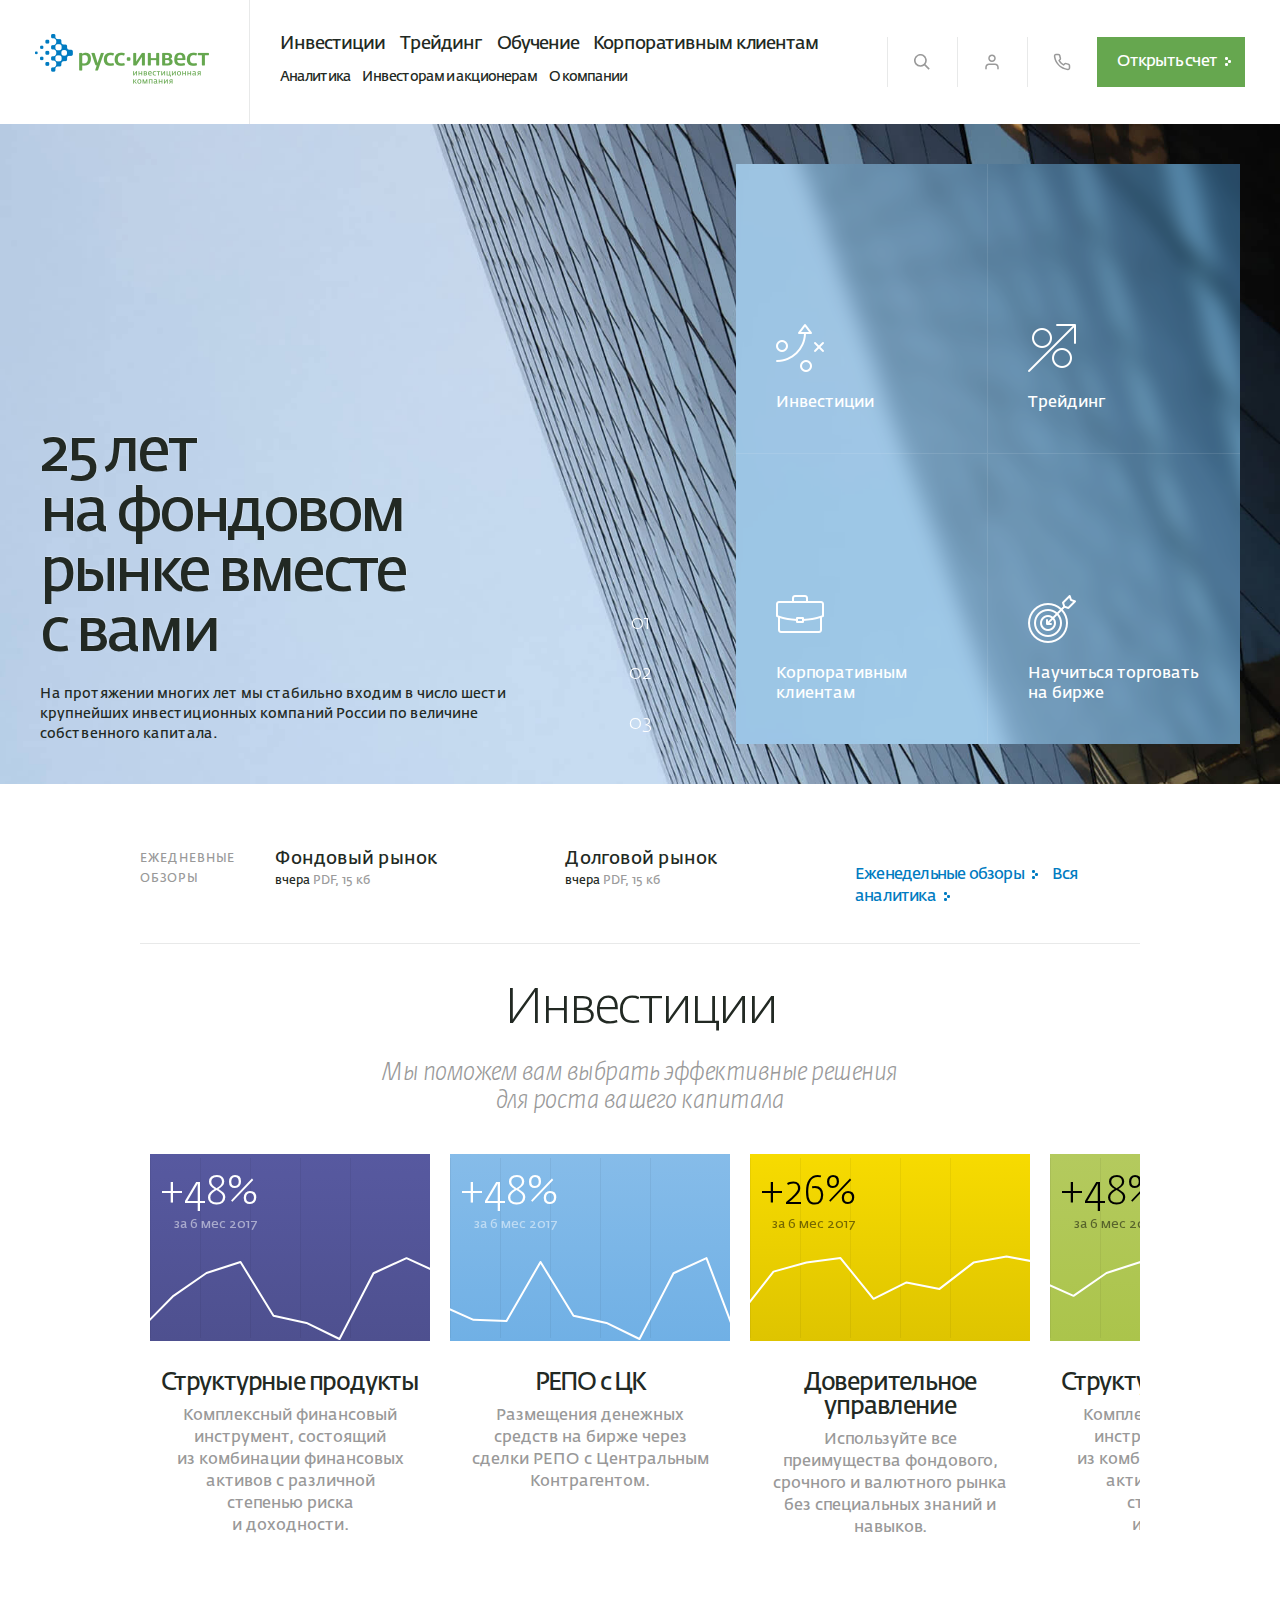
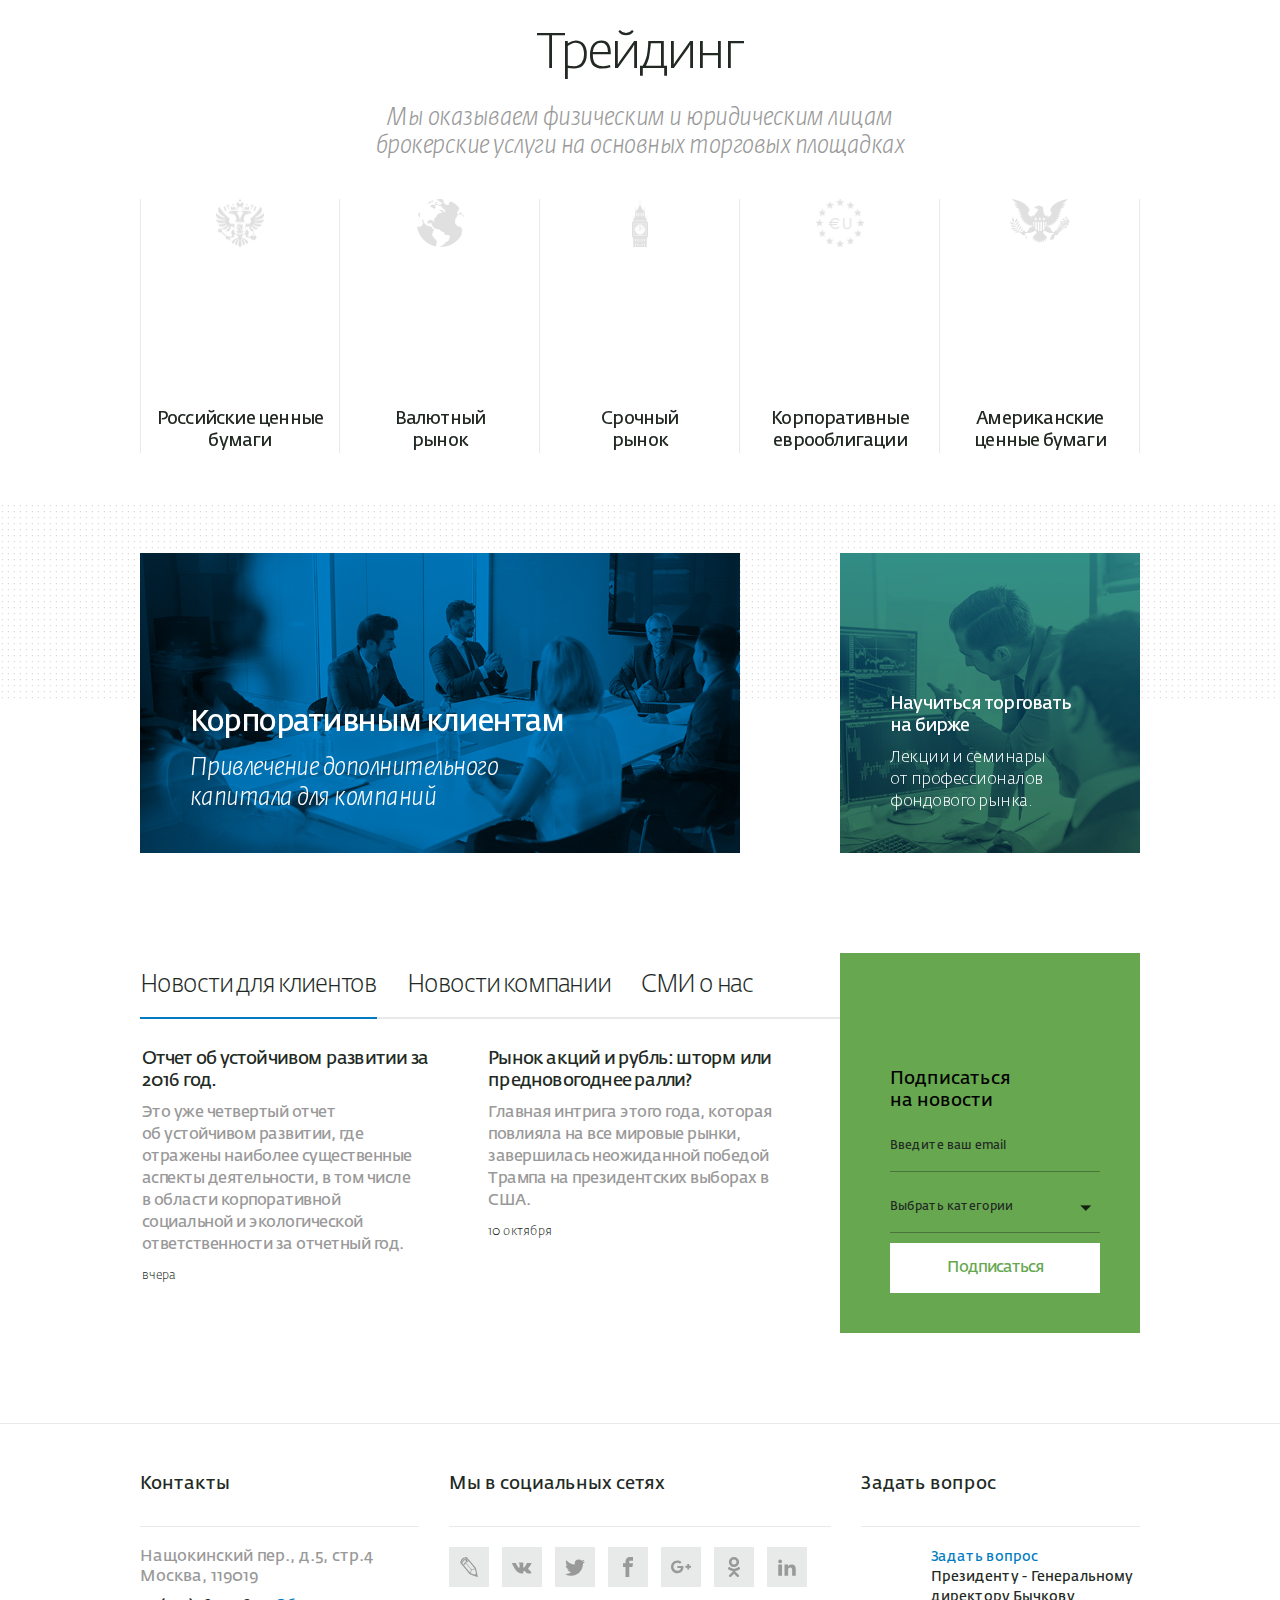
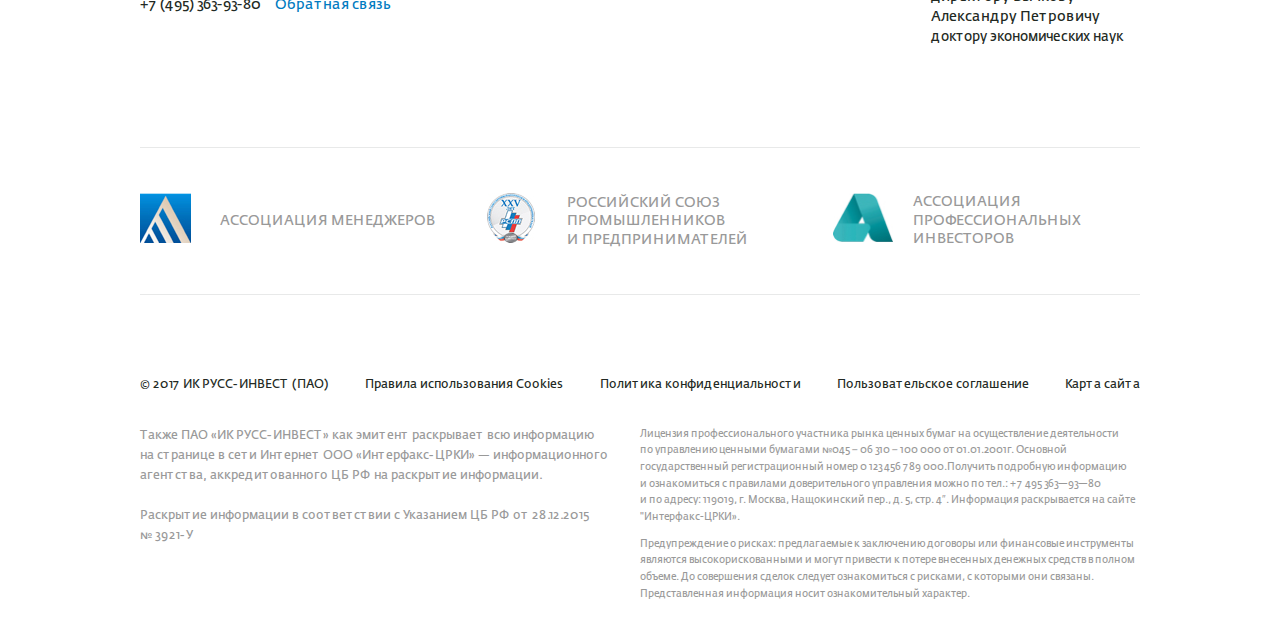
==== commit 91b47453: "mobile update" ====
--- a/index.html
+++ b/index.html
@@ -10,17 +10,10 @@
   <meta content="telephone=no" name="format-detection">
   <meta property="og:title" content="Главная страница">
   <meta property="og:description" content="На протяжении многих лет мы стабильно входим в число шести крупнейших инвестиционных компаний России по величине собственного капитала.">
-
   <link rel="shortcut icon" href="favicon.ico">
-
   <meta name="viewport" content="width=device-width, initial-scale=1.0">
   <meta name="HandheldFriendly" content="true">
-
-
-
   <link href="stylesheets/style.css" rel="stylesheet" type="text/css">
-
-
   <script src="javascripts/amcharts/amcharts.js"></script>
   <script src="javascripts/amcharts/serial.js"></script>
 </head>
@@ -127,22 +120,14 @@
         </a>
         <div class="header__col header__col--nav">
           <nav class="nav">
-
             <a class="nav__item " href="/invest.html">Инвестиции</a>
-
             <a class="nav__item " href="/trading.html">Трейдинг</a>
-
             <a class="nav__item " href="/learn_trading.html">Обучение</a>
-
             <a class="nav__item " href="/corporate.html">Корпоративным клиентам</a>
-
           </nav>
           <div class="nav nav--variant-small">
-
             <a href="/analytics.html" class="nav__item ">Аналитика</a>
-
             <a href="/investors.html" class="nav__item ">Инвесторам и акционерам</a>
-
             <a href="/about.html" class="nav__item ">О компании</a>
 
           </div>
@@ -161,7 +146,7 @@
                 <div class="bar-tip">
                   <div class="bar-tip__item">
                     <span class="bar-tip__meta">Телефон:</span>
-                    <a class="bar-tip__phone" href="tel: +74953639380">+7 (495) 363-93-80</a>
+                    <a class="bar-tip__phone" href="tel:+74953639380">+7 (495) 363-93-80</a>
                   </div>
 
                   <div class="bar-tip__item">
@@ -171,17 +156,13 @@
 
                   <div class="bar-tip__item">
                     <span class="bar-tip__meta">Для СМИ:</span>
-                    <a class="bar-tip__phone" href="tel: +74953639390">+7 (495) 363-93-90</a>
+                    <a class="bar-tip__phone" href="tel:+74953639390">+7 (495) 363-93-90</a>
                   </div>
                 </div>
               </div>
             </div>
             <div class="bar__item">
-              <a href="#" class="btn btn--default btn--with-arrow">
-
-            Открыть счет
-
-          </a>
+              <a href="#" class="btn btn--default btn--with-arrow">Открыть счет</a>
             </div>
           </div>
         </div>
@@ -191,7 +172,7 @@
             <div class="bar-tip">
               <div class="bar-tip__item">
                 <span class="bar-tip__meta">Телефон:</span>
-                <a class="bar-tip__phone" href="tel: +74953639380">+7 (495) 363-93-80</a>
+                <a class="bar-tip__phone" href="tel:+74953639380">+7 (495) 363-93-80</a>
               </div>
 
               <div class="bar-tip__item">
@@ -201,7 +182,7 @@
 
               <div class="bar-tip__item">
                 <span class="bar-tip__meta">Для СМИ:</span>
-                <a class="bar-tip__phone" href="tel: +74953639390">+7 (495) 363-93-90</a>
+                <a class="bar-tip__phone" href="tel:+74953639390">+7 (495) 363-93-90</a>
               </div>
             </div>
           </div>
@@ -214,20 +195,12 @@
           <span class="svg-icon svg-icon--i-close "><svg xmlns="http://www.w3.org/2000/svg" class="svg-icon__glyph" role="img"><use xlink:href="#i-close"></use></svg></span>
         </div>
         <div class="mobile-block__nav offset-medium">
-
           <a class="mobile-block__nav-item " href="/invest.html">Инвестиции</a>
-
           <a class="mobile-block__nav-item " href="/trading.html">Трейдинг</a>
-
           <a class="mobile-block__nav-item " href="/learn_trading.html">Обучение</a>
-
           <a class="mobile-block__nav-item " href="/corporate.html">Корпоративным клиентам</a>
-
-
           <a href="/analytics.html" class="mobile-block__nav-item ">Аналитика</a>
-
           <a href="/investors.html" class="mobile-block__nav-item ">Инвесторам и акционерам</a>
-
           <a href="/about.html" class="mobile-block__nav-item ">О компании</a>
 
         </div>
@@ -259,9 +232,9 @@
         </div>
 
 
-        <form class="mobile-block__search">
-          <input type="text" placeholder="Поиск" required autocomplete="off">
-          <button type="submit"><span class="svg-icon svg-icon--i-search "><svg xmlns="http://www.w3.org/2000/svg" class="svg-icon__glyph" role="img"><use xlink:href="#i-search"></use></svg></span>
+        <form class="mobile-block__search search">
+          <input type="text" class="search__control" placeholder="Поиск" required autocomplete="off">
+          <button type="submit" class="search__btn"><span class="svg-icon svg-icon--i-search "><svg xmlns="http://www.w3.org/2000/svg" class="svg-icon__glyph" role="img"><use xlink:href="#i-search"></use></svg></span>
           </button>
         </form>
       </div>
@@ -1120,156 +1093,10 @@
     </div>
   </footer>
 
-  <!--  PageList  -->
-  <style>
-    #pagelist {
-      position: fixed;
-      width: 320px;
-      background-color: #272c31;
-      background: repeating-linear-gradient(
-        45deg,
-        #272c31,
-        #272c31 10px,
-        #2b3136 10px,
-        #2b3136 20px
-      );
-      top: 0;
-      bottom: 0;
-      z-index: 2;
-      font-family: inherit;
-      transform: translateX(-100%);
-      transition: transform .5s, box-shadow .3s;
-      box-shadow: 8px 0 20px rgba(0, 0, 0, 0);
-    }
-  
-    #pagelist ul {
-      list-style-type: none;
-      margin: 0;
-      padding: 0;
-    }
-  
-    #pagelist ul li {
-      display: block;
-    }
-  
-    input[name="__pageListInput"] {
-      display: none;
-      
-    }
-  
-    input[name="__pageListInput"]:checked + #pagelist {
-      transform: translateX(0);
-      box-shadow: 8px 0 20px rgba(0, 0, 0, 0.27);
-    }
-  
-    input[name="__pageListInput"]:checked + #pagelist label {
-      opacity: 1;
-    }
-  
-    #pagelist ul li a{
-      display: block;
-      color: #fff;
-      text-decoration: none;
-      padding: 16px 20px;
-  
-      font-size: 14px;
-      line-height: 18px;
-      transition: color .3s, background-color .3s;
-      border-bottom: 1px solid rgba(255, 255, 255, .05);
-    }
-  
-    #pagelist ul li a:hover {
-      background-color: rgba(0, 0, 0, .35);
-      color: #fff;
-    }
-  
-    #pagelist label{
-      position: absolute;
-      height: 38px;
-      line-height: 36px;
-      background-color: #272c31;
-      left: 100%;
-      top: 0;
-      cursor: pointer;
-      padding-left: 20px;
-      padding-right: 40px;
-      color: #fff;
-      font-family: Arial, sans-serif;
-      font-weight: bold;
-      opacity: .5;
-      transition: opacity .3s;
-      border-top-right-radius: 18px;
-      border-bottom-right-radius: 18px;
-      white-space: nowrap;
-    }
-  
-    #pagelist label span {
-      display: inline-block;
-      vertical-align: middle;
-      background-color: #fff;
-      color: #000;
-      position: absolute;
-      font-size: 11px;
-      line-height: 12px;
-      width: 20px;
-      height: 20px;
-      border-radius: 50%;
-      text-align: center;
-      line-height: 21px;
-      top: 50%;
-      margin-top: -10px;
-      right: 10px;
-    }
-  
-    #pagelist label:hover {
-      opacity: 1;
-    }
-    #pagelist > div {
-      position: absolute;
-      top: 0;
-      left: 0;
-      width: 100%;
-      height: 100%;
-      overflow-y: auto;
-      padding-top: 32px;
-    }
-  </style>
-  <input type="checkbox" name="__pageListInput" id="__pageListInput">
-  <div id="pagelist">
-    <label for="__pageListInput">pages <span>11</span>
-    </label>
-    <div>
-      <ul>
-        <li><a href="/">1.&nbsp;Главная страница</a>
-        </li>
-        <li><a href="/invest.html">2.&nbsp;Инвестиции</a>
-        </li>
-        <li><a href="/trading.html">3.&nbsp;Трейдинг</a>
-        </li>
-        <li><a href="/about.html">4.&nbsp;О компании</a>
-        </li>
-        <li><a href="/learn_trading.html">5.&nbsp;Обучение</a>
-        </li>
-        <li><a href="/corporate.html">6.&nbsp;Корпоративным клиентам</a>
-        </li>
-        <li><a href="/analytics.html">7.&nbsp;Аналитика</a>
-        </li>
-        <li><a href="/investors.html">8.&nbsp;Инвесторам и&nbsp;акционерам</a>
-        </li>
-        <li><a href="/economist.html">9.&nbsp;Страничка главного экономиста</a>
-        </li>
-        <li><a href="/404.html">10.&nbsp;Страница 404</a>
-        </li>
-        <li><a href="/style.html">11.&nbsp;Страница стилей</a>
-        </li>
-      </ul>
-      <div>
-      </div>
-      <!-- / PageList  -->
-      <script src="javascripts/jquery-3.3.1.min.js"></script>
-      <script src="javascripts/libs.js"></script>
-
-      <script src="javascripts/common.js"></script>
+  <script src="javascripts/jquery-3.3.1.min.js"></script>
+  <script src="javascripts/libs.js"></script>
+
+  <script src="javascripts/common.js"></script>
 </body>
 
 </html>
--- a/stylesheets/style.css
+++ b/stylesheets/style.css
@@ -1 +1 @@
-@charset "UTF-8";.slick-slider,a{-webkit-tap-highlight-color:transparent}.SumoSelect.open>.search>label,.SumoSelect.open>.search>span,.fancybox-is-hidden,.slick-loading .slick-slide,.slick-loading .slick-track{visibility:hidden}.section,body{background-color:#fff}.bar-tip__meta,.breadcrumbs__item,.docline__label,.mapper__label,.news-line__label,.partner__name{text-transform:uppercase}.wysiwyg table,table{border-collapse:collapse}.container:after,.h-clearfix:after,.iconed-list__item:after,.newstab__grid:after,.row:after,.slick-track:after,.wysiwyg ol:not([class]) li:after,.wysiwyg ul:not([class]) li:after,.wysiwyg:after{clear:both}a,abbr,acronym,address,applet,article,aside,audio,b,big,blockquote,body,canvas,caption,center,cite,code,dd,del,details,dfn,div,dl,dt,em,embed,fieldset,figcaption,figure,footer,form,h1,h2,h3,h4,h5,h6,header,hgroup,html,i,iframe,img,ins,kbd,label,legend,li,mark,menu,nav,object,ol,output,p,pre,q,ruby,s,samp,section,small,span,strike,strong,sub,summary,sup,table,tbody,td,tfoot,th,thead,time,tr,tt,u,ul,var,video{margin:0;padding:0;border:0;font:inherit;vertical-align:baseline}article,aside,details,figcaption,figure,footer,header,hgroup,menu,nav,section{display:block}ol,ul{list-style:none}blockquote,q{quotes:none}blockquote:after,blockquote:before,q:after,q:before{content:'';content:none}table{border-spacing:0}html{font-size:16px}body{font-family:'Fedra Sans Pro',Tahoma,Verdana,Arial,sans-serif;color:#222923;line-height:1.2;font-style:normal;font-weight:400;-webkit-font-smoothing:antialiased}body.on-mobile-open{overflow:hidden;margin-right:16px}*,:after,:before{box-sizing:border-box}img{max-width:100%}a{-webkit-text-decoration-skip:ink;text-decoration-skip:ink}.fancybox-stage .slick-slide{float:none;height:auto;min-height:1px}.fb{cursor:pointer}@font-face{font-family:'Fedra Sans Pro';src:url(../fonts/subset-FedraSansPro-LightItalic.eot);src:local('Fedra Sans Pro Light Italic'),local('FedraSansPro'),url(../fonts/subset-FedraSansPro-LightItalic.eot?#iefix) format('embedded-opentype'),url(../fonts/subset-FedraSansPro-LightItalic.woff2) format('woff2'),url(../fonts/subset-FedraSansPro-LightItalic.woff) format('woff'),url(../fonts/subset-FedraSansPro-LightItalic.ttf) format('truetype'),url(../fonts/subset-FedraSansPro-LightItalic.svg#FedraSansPro-LightItalic) format('svg');font-weight:300;font-style:italic}@font-face{font-family:'Fedra Sans Pro';src:url(../fonts/subset-FedraSansPro-Normal.eot);src:local('Fedra Sans Pro'),local('FedraSansPro'),url(../fonts/subset-FedraSansPro-Normal.eot?#iefix) format('embedded-opentype'),url(../fonts/subset-FedraSansPro-Normal.woff2) format('woff2'),url(../fonts/subset-FedraSansPro-Normal.woff) format('woff'),url(../fonts/subset-FedraSansPro-Normal.ttf) format('truetype'),url(../fonts/subset-FedraSansPro-Normal.svg#FedraSansPro-Normal) format('svg');font-weight:400;font-style:normal}@font-face{font-family:'Fedra Sans Pro';src:url(../fonts/subset-FedraSansPro-Light.eot);src:local('Fedra Sans Pro'),local('FedraSansPro'),url(../fonts/subset-FedraSansPro-Light.eot?#iefix) format('embedded-opentype'),url(../fonts/subset-FedraSansPro-Light.woff2) format('woff2'),url(../fonts/subset-FedraSansPro-Light.woff) format('woff'),url(../fonts/subset-FedraSansPro-Light.ttf) format('truetype'),url(../fonts/subset-FedraSansPro-Light.svg#FedraSansPro-Light) format('svg');font-weight:300;font-style:normal}.section{padding-top:50px;padding-bottom:50px;position:relative}.section--variant-dotted:before{content:"";position:absolute;left:0;top:0;right:0;height:50%;background-image:url(../images/dotted.png);background-size:inherit;max-height:300px}.container:after,.container:before,.row:after,.row:before{display:table;content:" ";box-sizing:border-box}.section .section:last-child{padding-bottom:0}.section--contacts{border-top:1px solid #e8e9e9;margin-top:40px}.section--pt0{padding-top:0}.section--bordered{border-bottom:1px solid #e8e9e9}.section .container{position:relative}@media (max-width:1030px){.section--contacts{padding-bottom:0}.section--partners{padding-top:0;padding-bottom:0}}.container{margin-right:auto;margin-left:auto;padding-left:15px;padding-right:15px}@media (min-width:768px){.container{width:750px}}@media (min-width:1030px){.container{width:1000px}.container--extra{width:1130px}}@media (min-width:1200px){.container{width:1170px;width:1030px}.container--extra{width:1050px}}.row{margin-left:-15px;margin-right:-15px}.slick-list,.slick-slider,.slick-track{position:relative;display:block}.brandlink:after,.invest-card__img:after,.invest-card__img:before,.invest-slider__arrow:before,.poster--theme-file .poster__image:after,.poster__image:before,.slick-track:after,.slick-track:before{content:""}.col--lg-1,.col--lg-10,.col--lg-11,.col--lg-12,.col--lg-2,.col--lg-3,.col--lg-4,.col--lg-5,.col--lg-6,.col--lg-7,.col--lg-8,.col--lg-9,.col--md-1,.col--md-10,.col--md-11,.col--md-12,.col--md-2,.col--md-3,.col--md-4,.col--md-5,.col--md-6,.col--md-7,.col--md-8,.col--md-9,.col--sm-1,.col--sm-10,.col--sm-11,.col--sm-12,.col--sm-2,.col--sm-3,.col--sm-4,.col--sm-5,.col--sm-6,.col--sm-7,.col--sm-8,.col--sm-9,.col--xs-1,.col--xs-10,.col--xs-11,.col--xs-12,.col--xs-2,.col--xs-3,.col--xs-4,.col--xs-5,.col--xs-6,.col--xs-7,.col--xs-8,.col--xs-9{position:relative;min-height:1px;padding-left:15px;padding-right:15px}.col--xs-1,.col--xs-10,.col--xs-11,.col--xs-12,.col--xs-2,.col--xs-3,.col--xs-4,.col--xs-5,.col--xs-6,.col--xs-7,.col--xs-8,.col--xs-9{float:left}.col--xs-12{width:100%}.col--xs-11{width:91.66666667%}.col--xs-10{width:83.33333333%}.col--xs-9{width:75%}.col--xs-8{width:66.66666667%}.col--xs-7{width:58.33333333%}.col--xs-6{width:50%}.col--xs-5{width:41.66666667%}.col--xs-4{width:33.33333333%}.col--xs-3{width:25%}.col--xs-2{width:16.66666667%}.col--xs-1{width:8.33333333%}.col--xs-pull-12{right:100%}.col--xs-pull-11{right:91.66666667%}.col--xs-pull-10{right:83.33333333%}.col--xs-pull-9{right:75%}.col--xs-pull-8{right:66.66666667%}.col--xs-pull-7{right:58.33333333%}.col--xs-pull-6{right:50%}.col--xs-pull-5{right:41.66666667%}.col--xs-pull-4{right:33.33333333%}.col--xs-pull-3{right:25%}.col--xs-pull-2{right:16.66666667%}.col--xs-pull-1{right:8.33333333%}.col--xs-pull-0{right:auto}.col--xs-push-12{left:100%}.col--xs-push-11{left:91.66666667%}.col--xs-push-10{left:83.33333333%}.col--xs-push-9{left:75%}.col--xs-push-8{left:66.66666667%}.col--xs-push-7{left:58.33333333%}.col--xs-push-6{left:50%}.col--xs-push-5{left:41.66666667%}.col--xs-push-4{left:33.33333333%}.col--xs-push-3{left:25%}.col--xs-push-2{left:16.66666667%}.col--xs-push-1{left:8.33333333%}.col--xs-push-0{left:auto}.col--xs-offset-12{margin-left:100%}.col--xs-offset-11{margin-left:91.66666667%}.col--xs-offset-10{margin-left:83.33333333%}.col--xs-offset-9{margin-left:75%}.col--xs-offset-8{margin-left:66.66666667%}.col--xs-offset-7{margin-left:58.33333333%}.col--xs-offset-6{margin-left:50%}.col--xs-offset-5{margin-left:41.66666667%}.col--xs-offset-4{margin-left:33.33333333%}.col--xs-offset-3{margin-left:25%}.col--xs-offset-2{margin-left:16.66666667%}.col--xs-offset-1{margin-left:8.33333333%}.col--xs-offset-0{margin-left:0}@media (min-width:768px){.col--sm-1,.col--sm-10,.col--sm-11,.col--sm-12,.col--sm-2,.col--sm-3,.col--sm-4,.col--sm-5,.col--sm-6,.col--sm-7,.col--sm-8,.col--sm-9{float:left}.col--sm-12{width:100%}.col--sm-11{width:91.66666667%}.col--sm-10{width:83.33333333%}.col--sm-9{width:75%}.col--sm-8{width:66.66666667%}.col--sm-7{width:58.33333333%}.col--sm-6{width:50%}.col--sm-5{width:41.66666667%}.col--sm-4{width:33.33333333%}.col--sm-3{width:25%}.col--sm-2{width:16.66666667%}.col--sm-1{width:8.33333333%}.col--sm-pull-12{right:100%}.col--sm-pull-11{right:91.66666667%}.col--sm-pull-10{right:83.33333333%}.col--sm-pull-9{right:75%}.col--sm-pull-8{right:66.66666667%}.col--sm-pull-7{right:58.33333333%}.col--sm-pull-6{right:50%}.col--sm-pull-5{right:41.66666667%}.col--sm-pull-4{right:33.33333333%}.col--sm-pull-3{right:25%}.col--sm-pull-2{right:16.66666667%}.col--sm-pull-1{right:8.33333333%}.col--sm-pull-0{right:auto}.col--sm-push-12{left:100%}.col--sm-push-11{left:91.66666667%}.col--sm-push-10{left:83.33333333%}.col--sm-push-9{left:75%}.col--sm-push-8{left:66.66666667%}.col--sm-push-7{left:58.33333333%}.col--sm-push-6{left:50%}.col--sm-push-5{left:41.66666667%}.col--sm-push-4{left:33.33333333%}.col--sm-push-3{left:25%}.col--sm-push-2{left:16.66666667%}.col--sm-push-1{left:8.33333333%}.col--sm-push-0{left:auto}.col--sm-offset-12{margin-left:100%}.col--sm-offset-11{margin-left:91.66666667%}.col--sm-offset-10{margin-left:83.33333333%}.col--sm-offset-9{margin-left:75%}.col--sm-offset-8{margin-left:66.66666667%}.col--sm-offset-7{margin-left:58.33333333%}.col--sm-offset-6{margin-left:50%}.col--sm-offset-5{margin-left:41.66666667%}.col--sm-offset-4{margin-left:33.33333333%}.col--sm-offset-3{margin-left:25%}.col--sm-offset-2{margin-left:16.66666667%}.col--sm-offset-1{margin-left:8.33333333%}.col--sm-offset-0{margin-left:0}}@media (min-width:1030px){.col--md-1,.col--md-10,.col--md-11,.col--md-12,.col--md-2,.col--md-3,.col--md-4,.col--md-5,.col--md-6,.col--md-7,.col--md-8,.col--md-9{float:left}.col--md-12{width:100%}.col--md-11{width:91.66666667%}.col--md-10{width:83.33333333%}.col--md-9{width:75%}.col--md-8{width:66.66666667%}.col--md-7{width:58.33333333%}.col--md-6{width:50%}.col--md-5{width:41.66666667%}.col--md-4{width:33.33333333%}.col--md-3{width:25%}.col--md-2{width:16.66666667%}.col--md-1{width:8.33333333%}.col--md-pull-12{right:100%}.col--md-pull-11{right:91.66666667%}.col--md-pull-10{right:83.33333333%}.col--md-pull-9{right:75%}.col--md-pull-8{right:66.66666667%}.col--md-pull-7{right:58.33333333%}.col--md-pull-6{right:50%}.col--md-pull-5{right:41.66666667%}.col--md-pull-4{right:33.33333333%}.col--md-pull-3{right:25%}.col--md-pull-2{right:16.66666667%}.col--md-pull-1{right:8.33333333%}.col--md-pull-0{right:auto}.col--md-push-12{left:100%}.col--md-push-11{left:91.66666667%}.col--md-push-10{left:83.33333333%}.col--md-push-9{left:75%}.col--md-push-8{left:66.66666667%}.col--md-push-7{left:58.33333333%}.col--md-push-6{left:50%}.col--md-push-5{left:41.66666667%}.col--md-push-4{left:33.33333333%}.col--md-push-3{left:25%}.col--md-push-2{left:16.66666667%}.col--md-push-1{left:8.33333333%}.col--md-push-0{left:auto}.col--md-offset-12{margin-left:100%}.col--md-offset-11{margin-left:91.66666667%}.col--md-offset-10{margin-left:83.33333333%}.col--md-offset-9{margin-left:75%}.col--md-offset-8{margin-left:66.66666667%}.col--md-offset-7{margin-left:58.33333333%}.col--md-offset-6{margin-left:50%}.col--md-offset-5{margin-left:41.66666667%}.col--md-offset-4{margin-left:33.33333333%}.col--md-offset-3{margin-left:25%}.col--md-offset-2{margin-left:16.66666667%}.col--md-offset-1{margin-left:8.33333333%}.col--md-offset-0{margin-left:0}}@media (min-width:1200px){.col--lg-1,.col--lg-10,.col--lg-11,.col--lg-12,.col--lg-2,.col--lg-3,.col--lg-4,.col--lg-5,.col--lg-6,.col--lg-7,.col--lg-8,.col--lg-9{float:left}.col--lg-12{width:100%}.col--lg-11{width:91.66666667%}.col--lg-10{width:83.33333333%}.col--lg-9{width:75%}.col--lg-8{width:66.66666667%}.col--lg-7{width:58.33333333%}.col--lg-6{width:50%}.col--lg-5{width:41.66666667%}.col--lg-4{width:33.33333333%}.col--lg-3{width:25%}.col--lg-2{width:16.66666667%}.col--lg-1{width:8.33333333%}.col--lg-pull-12{right:100%}.col--lg-pull-11{right:91.66666667%}.col--lg-pull-10{right:83.33333333%}.col--lg-pull-9{right:75%}.col--lg-pull-8{right:66.66666667%}.col--lg-pull-7{right:58.33333333%}.col--lg-pull-6{right:50%}.col--lg-pull-5{right:41.66666667%}.col--lg-pull-4{right:33.33333333%}.col--lg-pull-3{right:25%}.col--lg-pull-2{right:16.66666667%}.col--lg-pull-1{right:8.33333333%}.col--lg-pull-0{right:auto}.col--lg-push-12{left:100%}.col--lg-push-11{left:91.66666667%}.col--lg-push-10{left:83.33333333%}.col--lg-push-9{left:75%}.col--lg-push-8{left:66.66666667%}.col--lg-push-7{left:58.33333333%}.col--lg-push-6{left:50%}.col--lg-push-5{left:41.66666667%}.col--lg-push-4{left:33.33333333%}.col--lg-push-3{left:25%}.col--lg-push-2{left:16.66666667%}.col--lg-push-1{left:8.33333333%}.col--lg-push-0{left:auto}.col--lg-offset-12{margin-left:100%}.col--lg-offset-11{margin-left:91.66666667%}.col--lg-offset-10{margin-left:83.33333333%}.col--lg-offset-9{margin-left:75%}.col--lg-offset-8{margin-left:66.66666667%}.col--lg-offset-7{margin-left:58.33333333%}.col--lg-offset-6{margin-left:50%}.col--lg-offset-5{margin-left:41.66666667%}.col--lg-offset-4{margin-left:33.33333333%}.col--lg-offset-3{margin-left:25%}.col--lg-offset-2{margin-left:16.66666667%}.col--lg-offset-1{margin-left:8.33333333%}.col--lg-offset-0{margin-left:0}}.slick-slider{box-sizing:border-box;-webkit-touch-callout:none;-webkit-user-select:none;-moz-user-select:none;-ms-user-select:none;user-select:none;-ms-touch-action:pan-y;touch-action:pan-y}.slick-list{overflow:hidden;margin:0;padding:0}.slick-list:focus{outline:0}.slick-list.dragging{cursor:pointer;cursor:hand}.slick-slider .slick-list,.slick-slider .slick-track{-webkit-transform:translate3d(0,0,0);-ms-transform:translate3d(0,0,0);transform:translate3d(0,0,0)}.slick-track{left:0;top:0;margin-left:auto;margin-right:auto}.slick-track:after,.slick-track:before{display:table}.slick-slide{float:left;height:100%;min-height:1px;display:none}[dir=rtl] .slick-slide{float:right}.slick-slide img{display:block}.slick-slide.slick-loading img{display:none}.slick-slide.dragging img{pointer-events:none}.slick-initialized .slick-slide{display:block}.slick-vertical .slick-slide{display:block;height:auto;border:1px solid transparent}.SumoSelect .hidden,.SumoSelect .no-match,.slick-arrow.slick-hidden{display:none}.SumoSelect p{margin:0}.SumoSelect{width:200px}.SelectClass,.SumoSelect.open .search-txt,.SumoUnder{position:absolute;width:100%;top:0;left:0;box-sizing:border-box}.SelectBox{padding:5px 8px}.sumoStopScroll{overflow:hidden}.SumoSelect .search-txt{display:none;outline:0}.SumoSelect .no-match{padding:6px}.SumoSelect.open .search-txt{display:inline-block;margin:0;padding:5px 8px;border:none;border-radius:5px}.SelectClass,.SumoUnder{right:0;height:100%;border:none;-ms-filter:"progid:DXImageTransform.Microsoft.Alpha(Opacity=0)";filter:alpha(opacity=0);-moz-opacity:0;-khtml-opacity:0;opacity:0}.SelectClass{z-index:1}.SumoSelect .select-all>label,.SumoSelect>.CaptionCont,.SumoSelect>.optWrapper>.options li.opt label{-ms-user-select:none;user-select:none;-o-user-select:none;-moz-user-select:none;-khtml-user-select:none;-webkit-user-select:none}.SumoSelect{display:inline-block;position:relative;outline:0}.SumoSelect.open>.CaptionCont,.SumoSelect:focus>.CaptionCont,.SumoSelect:hover>.CaptionCont{box-shadow:0 0 2px #7799D0;border-color:#7799D0}.SumoSelect>.CaptionCont{position:relative;border:1px solid #A4A4A4;min-height:14px;background-color:#fff;border-radius:2px;margin:0}.SumoSelect>.CaptionCont>span{display:block;padding-right:30px;text-overflow:ellipsis;white-space:nowrap;overflow:hidden;cursor:default}.SumoSelect>.CaptionCont>span.placeholder{color:#ccc;font-style:italic}.SumoSelect>.CaptionCont>label{position:absolute;top:0;right:0;bottom:0;width:30px}.SumoSelect>.CaptionCont>label>i{background-image:url([data-uri]);background-position:center center;width:16px;height:16px;display:block;position:absolute;top:0;left:0;right:0;bottom:0;margin:auto;background-repeat:no-repeat;opacity:.8}.SumoSelect>.optWrapper{display:none;z-index:1000;top:30px;width:100%;position:absolute;left:0;box-sizing:border-box;background:#fff;border:1px solid #ddd;box-shadow:2px 3px 3px rgba(0,0,0,.11);border-radius:3px;overflow:hidden}.SumoSelect.open>.optWrapper{top:35px;display:block}.SumoSelect.open>.optWrapper.up{top:auto;bottom:100%;margin-bottom:5px}.SumoSelect>.optWrapper ul{list-style:none;display:block;padding:0;margin:0;overflow:auto}.SumoSelect>.optWrapper>.options{border-radius:2px;position:relative;max-height:250px}.SumoSelect>.optWrapper.okCancelInMulti>.options{border-radius:2px 2px 0 0}.SumoSelect>.optWrapper.selall>.options{border-radius:0 0 2px 2px}.SumoSelect>.optWrapper.selall.okCancelInMulti>.options{border-radius:0}.SumoSelect>.optWrapper>.options li.group.disabled>label{opacity:.5}.SumoSelect>.optWrapper>.options li ul li.opt{padding-left:22px}.SumoSelect>.optWrapper.multiple>.options li ul li.opt{padding-left:50px}.SumoSelect>.optWrapper.isFloating>.options{max-height:100%;box-shadow:0 0 100px #595959}.SumoSelect>.optWrapper>.options li.opt{padding:6px;position:relative;border-bottom:1px solid #f5f5f5}.SumoSelect>.optWrapper>.options>li.opt:first-child{border-radius:2px 2px 0 0}.SumoSelect>.optWrapper.selall>.options>li.opt:first-child{border-radius:0}.SumoSelect>.optWrapper>.options>li.opt:last-child{border-radius:0 0 2px 2px;border-bottom:none}.SumoSelect>.optWrapper.okCancelInMulti>.options>li.opt:last-child{border-radius:0}.SumoSelect>.optWrapper>.options li.opt:hover{background-color:#E4E4E4}.SumoSelect .select-all.sel,.SumoSelect>.optWrapper>.options li.opt.sel{background-color:#a1c0e4}.SumoSelect>.optWrapper>.options li label{text-overflow:ellipsis;white-space:nowrap;overflow:hidden;display:block;cursor:pointer}.SumoSelect>.optWrapper>.options li span{display:none}.SumoSelect>.optWrapper>.options li.group>label{cursor:default;padding:8px 6px;font-weight:700}.SumoSelect>.optWrapper.isFloating{position:fixed;top:0;left:0;right:0;width:90%;bottom:0;margin:auto;max-height:90%}.SumoSelect>.optWrapper>.options li.opt.disabled{background-color:inherit;pointer-events:none}.SumoSelect>.optWrapper>.options li.opt.disabled *{-ms-filter:"progid:DXImageTransform.Microsoft.Alpha(Opacity=50)";filter:alpha(opacity=50);-moz-opacity:.5;-khtml-opacity:.5;opacity:.5}.SumoSelect>.optWrapper.multiple>.options li.opt{padding-left:35px;cursor:pointer}.SumoSelect .select-all>span,.SumoSelect>.optWrapper.multiple>.options li.opt span{position:absolute;display:block;width:30px;top:0;bottom:0;margin-left:-35px}.SumoSelect .select-all>span i,.SumoSelect>.optWrapper.multiple>.options li.opt span i{position:absolute;margin:auto;left:0;right:0;top:0;bottom:0;width:14px;height:14px;border:1px solid #AEAEAE;border-radius:2px;box-shadow:inset 0 1px 3px rgba(0,0,0,.15);background-color:#fff}.SumoSelect>.optWrapper>.MultiControls{display:none;border-top:1px solid #ddd;background-color:#fff;box-shadow:0 0 2px rgba(0,0,0,.13);border-radius:0 0 3px 3px}.SumoSelect>.optWrapper.multiple.isFloating>.MultiControls{display:block;margin-top:5px;position:absolute;bottom:0;width:100%}.SumoSelect>.optWrapper.multiple.okCancelInMulti>.MultiControls{display:block}.SumoSelect>.optWrapper.multiple.okCancelInMulti>.MultiControls>p{padding:6px}.SumoSelect>.optWrapper.multiple.okCancelInMulti>.MultiControls>p:focus{box-shadow:0 0 2px #a1c0e4;border-color:#a1c0e4;outline:0;background-color:#a1c0e4}.SumoSelect>.optWrapper.multiple>.MultiControls>p{display:inline-block;cursor:pointer;padding:12px;width:50%;box-sizing:border-box;text-align:center}.SumoSelect>.optWrapper.multiple>.MultiControls>p:hover{background-color:#f1f1f1}.SumoSelect>.optWrapper.multiple>.MultiControls>p.btnOk{border-right:1px solid #DBDBDB;border-radius:0 0 0 3px}.SumoSelect>.optWrapper.multiple>.MultiControls>p.btnCancel{border-radius:0 0 3px}.SumoSelect>.optWrapper.isFloating>.options li.opt{padding:12px 6px}.SumoSelect>.optWrapper.multiple.isFloating>.options li.opt{padding-left:35px}.SumoSelect>.optWrapper.multiple.isFloating{padding-bottom:43px}.SumoSelect .select-all.partial>span i,.SumoSelect .select-all.selected>span i,.SumoSelect>.optWrapper.multiple>.options li.opt.selected span i{background-color:#11a911;box-shadow:none;border-color:transparent;background-image:url([data-uri]);background-repeat:no-repeat;background-position:center center}.SumoSelect.disabled{opacity:.7;cursor:not-allowed}.SumoSelect.disabled>.CaptionCont{border-color:#ccc;box-shadow:none}.lined-list__item,.pillar{box-shadow:inset -1px 0 0 0 #e8e9e9}.SumoSelect .select-all{border-radius:3px 3px 0 0;position:relative;border-bottom:1px solid #ddd;background-color:#fff;padding:8px 0 3px 35px;height:20px;cursor:pointer}.SumoSelect .select-all>label,.SumoSelect .select-all>span i{cursor:pointer}.SumoSelect .select-all.partial>span i{background-color:#ccc}.SumoSelect>.optWrapper>.options li.optGroup{padding-left:5px;text-decoration:underline}.svg-icon{display:inline-block;vertical-align:top;position:relative;width:16px;height:16px;fill:#222923}.hero,.hero__slide:first-child{display:block}.svg-icon__glyph{position:absolute;top:0;left:0;right:0;bottom:0;width:100%;height:100%;fill:inherit}.svg-icon-store{border:0!important;clip:rect(0 0 0 0)!important;height:1px!important;margin:-1px!important;overflow:hidden!important;padding:0!important;position:absolute!important;width:1px!important}.hero{padding-top:0;padding-bottom:0}.hero__container{max-width:1230px;padding-left:15px;padding-right:15px;margin-left:auto;margin-right:auto;position:relative}.hero__dots{width:40px;position:absolute;bottom:40px;left:50%;margin-left:-20px}.hero__dots-item,.hero__tile-list{position:relative;overflow:hidden}.hero__dots-item{width:40px;height:40px;text-align:center;line-height:38px;font-size:20px;font-weight:300;color:#fff;margin-bottom:10px;border-radius:50%}.hero__dots-item:last-child{margin-bottom:0}.hero__dots-item svg{position:absolute;top:0;left:0;width:100%;height:100%}.hero__dots-item svg circle{stroke:#fff;stroke-dasharray:170px;stroke-dashoffset:170px;-webkit-animation-iteration-count:1;animation-iteration-count:1;-webkit-animation-duration:7s;animation-duration:7s;-webkit-animation-fill-mode:both;animation-fill-mode:both;-webkit-transition:opacity .3s;transition:opacity .3s;-webkit-animation-timing-function:linear;animation-timing-function:linear;opacity:0}.hero__dots-item:hover{background-color:rgba(0,0,0,.1)}.hero__dots-item.is-active svg circle{-webkit-animation-name:heroDots;animation-name:heroDots;opacity:1}.hero__text{font-size:14px;font-size:.875rem;line-height:1.429}.hero__slide{background-position:center top;background-attachment:fixed;background-repeat:no-repeat;background-size:cover}.hero__slide--theme-dark{background-color:grey;color:#fff}.hero__slide--theme-white{background-color:#fff}.hero__slide--bg-default{background-attachment:scroll}@media all and (-ms-high-contrast:none),(-ms-high-contrast:active){.hero__slide{background-attachment:scroll!important}.hero__tile-list{background-image:none!important}}@supports (-ms-ime-align:auto){.hero__slide{background-attachment:scroll!important}.hero__tile-list{background-image:none!important}}.hero__tile-list,.hero__tile-list:before{background-attachment:fixed;background-size:cover}.hero__slider{opacity:0;-webkit-transition:opacity .3s;transition:opacity .3s}.hero__title{font-size:60px;font-size:3.75rem;line-height:1;letter-spacing:-.058em;text-shadow:1px -1px 0 rgba(255,255,255,.27);margin-bottom:20px}.hero__row{display:table;width:100%;min-height:400px}.hero__slide--nomh .hero__row{min-height:auto}.hero__slide--theme-dark .hero__data{color:#fff}.hero__slide--theme-dark .hero__title{text-shadow:1px -1px 0 rgba(0,0,0,.47)}.bar__btn,.btn{text-shadow:none;cursor:pointer;-webkit-tap-highlight-color:transparent}.hero__data{max-width:500px;color:#222923}.hero__caption{font-size:18px;font-size:1.125rem;line-height:1.444;letter-spacing:-.028em}.hero__column:only-child .hero__data{max-width:560px}.hero__column{display:table-cell;width:50%;vertical-align:bottom;padding-top:100px;padding-bottom:40px;padding-right:50px}.hero__column--position-right{vertical-align:top;padding-left:8%;padding-right:0;padding-top:40px}.hero__column:only-child{width:100%;padding-right:0;padding-left:0}.hero__tile{display:-webkit-box;display:-webkit-flex;display:-ms-flexbox;display:flex;-webkit-box-orient:vertical;-webkit-box-direction:normal;-webkit-flex-direction:column;-ms-flex-direction:column;flex-direction:column;-webkit-box-align:start;-webkit-align-items:flex-start;-ms-flex-align:start;align-items:flex-start;-webkit-box-pack:end;-webkit-justify-content:flex-end;-ms-flex-pack:end;justify-content:flex-end;height:290px;padding:40px;background-color:rgba(0,123,193,.2);-webkit-transition:background-color .3s,opacity .3s;transition:background-color .3s,opacity .3s;cursor:pointer;-webkit-user-select:none;-moz-user-select:none;-ms-user-select:none;user-select:none;outline:0;text-decoration:none;color:#fff;border-right:1px solid rgba(255,255,255,.1);border-bottom:1px solid rgba(255,255,255,.1)}.hero__tile-text{width:100%}.hero__tile-title{font-size:18px;font-size:1.125rem;line-height:1;line-height:1.1;letter-spacing:-1px}.hero__tile-icon{display:block;margin-bottom:10px;height:60px}.hero__tile-icon img{max-height:48px}.hero__tile:hover{background-color:rgba(0,90,142,.3)}.hero__tile-list{display:-webkit-box;display:-webkit-flex;display:-ms-flexbox;display:flex;-webkit-box-orient:horizontal;-webkit-box-direction:normal;-webkit-flex-direction:row;-ms-flex-direction:row;flex-direction:row;-webkit-box-align:stretch;-webkit-align-items:stretch;-ms-flex-align:stretch;align-items:stretch;-webkit-box-pack:start;-webkit-justify-content:flex-start;-ms-flex-pack:start;justify-content:flex-start;-webkit-flex-wrap:wrap;-ms-flex-wrap:wrap;flex-wrap:wrap;background-position:center top}.hero__tile-list:after,.hero__tile-list:before{content:"";display:block;position:absolute;top:-20px;left:-20px;bottom:-20px;right:-20px}.hero__tile-list:before{background-image:inherit;background-position:50% 50%;-webkit-filter:blur(10px);filter:blur(10px)}.hero__tile-item{-webkit-box-flex:0;-webkit-flex:0 0 50%;-ms-flex:0 0 50%;flex:0 0 50%;width:50%;position:relative;z-index:1}.hero__tile-item:nth-child(2) .hero__tile,.hero__tile-item:nth-child(4) .hero__tile{border-right:0}.hero__tile-item:nth-child(3) .hero__tile,.hero__tile-item:nth-child(4) .hero__tile{border-bottom:0}.hero__tile-item:nth-child(1){-webkit-transition:opacity .3s .3s;transition:opacity .3s .3s}.hero__tile-item:nth-child(2){-webkit-transition:opacity .3s .6s;transition:opacity .3s .6s}.hero__tile-item:nth-child(3){-webkit-transition:opacity .3s .9s;transition:opacity .3s .9s}.hero__tile-item:nth-child(4){-webkit-transition:opacity .3s 1.2s;transition:opacity .3s 1.2s}.slick-slide .hero__data{-webkit-transform:translateX(-100%);-ms-transform:translateX(-100%);transform:translateX(-100%);opacity:0;-webkit-transition:opacity .4s .3s,-webkit-transform .6s .2s;transition:opacity .4s .3s,-webkit-transform .6s .2s;transition:transform .6s .2s,opacity .4s .3s;transition:transform .6s .2s,opacity .4s .3s,-webkit-transform .6s .2s}.slick-slide.slick-active .hero__data{-webkit-transform:translateX(0);-ms-transform:translateX(0);transform:translateX(0);opacity:1}.hero__slider.slick-initialized,.slick-slide.slick-active .hero__tile-item{opacity:1}.hero .breadcrumbs{position:absolute;top:50px;left:15px;width:50%}.hero:hover .hero__dots svg circle{-webkit-animation-play-state:paused;animation-play-state:paused}@media (max-width:1030px){.hero .breadcrumbs{position:relative;top:auto;left:auto;width:100%;padding-top:40px}.hero__title{font-size:36px}.hero__tile{height:100%}.hero__row{display:block;min-height:auto}.hero__dots{width:40px;position:absolute;bottom:auto;top:50px;left:auto;right:15px;margin-left:-20px}.hero__slide.slick-slide .hero__data{padding-right:100px}.hero__data{max-width:100%;padding-bottom:40px}.hero__column{display:block;width:100%;vertical-align:bottom;max-width:680px;padding:50px 0 0}.hero__column--position-right{padding-bottom:40px}}@-webkit-keyframes heroDots{form{stroke-dashoffset:170px;opacity:1}90%{stroke-dashoffset:0;opacity:1}to{stroke-dashoffset:0;opacity:0}}@keyframes heroDots{form{stroke-dashoffset:170px;opacity:1}90%{stroke-dashoffset:0;opacity:1}to{stroke-dashoffset:0;opacity:0}}.header{display:block;position:relative;background-color:#fff;z-index:2}.header__hamburger{width:40px;height:40px;display:inline-block;cursor:pointer;position:relative;background-color:transparent}.header__hamburger:active,.header__hamburger:hover{background-color:#e8e9e9}.header__hamburger:active .svg-icon,.header__hamburger:hover .svg-icon{fill:#222923}.header__hamburger .svg-icon{width:24px;height:24px;fill:#007bc1;position:absolute;top:50%;margin-top:-12px;left:50%;margin-left:-12px}.header__menu{display:none;width:64px;height:40px;vertical-align:middle;text-align:center}.header__row{display:table;width:100%;table-layout:fixed}.header__col,.header__logo{display:table-cell;vertical-align:middle}.header__logo{width:250px;border-right:1px solid #e8e9e9;padding-left:35px}.header__logo img{max-width:174px;text-align:center}.header__col{padding-top:35px;padding-bottom:35px}.header__col--nav{padding-left:30px}.header__col--bar{text-align:right;padding-right:35px;width:395px}.header__col--mobile{display:none;width:64px;text-align:center;vertical-align:middle}@media (max-width:1024px){.header__col--nav{display:none}.header__col{min-height:62px;padding-top:0;padding-bottom:0}.header__logo{width:auto;border-right:0}.header__logo img{display:block}.header__row{height:62px}.header__menu{display:table-cell}}@media (max-width:720px){.header__col--bar{display:none}.header__col--mobile{display:table-cell}.header__logo{width:auto;text-align:center;padding-left:0}.header__logo img{width:159px;display:block;margin-left:auto;margin-right:auto}}.wrapper{max-width:1440px;margin-left:auto;margin-right:auto}.wrapper--800{max-width:800px}.wrapper--1100{max-width:1100px}.wrapper--1200{max-width:1200px}.wrapper--750{max-width:750px}.wrapper--660{max-width:660px}.nav{font-size:18px;font-size:1.125rem;line-height:1;line-height:1.1;margin-bottom:10px}.nav__item{text-decoration:none;margin-right:.6em;margin-bottom:5px;color:#222923;letter-spacing:-1px;text-align:left;display:inline-block;vertical-align:top;-webkit-transition:color .3s;transition:color .3s}.nav__item:hover{color:#007bc1}.nav__item:last-child{margin-right:0}.nav__item.is-active{color:#66a74f}.nav--variant-small{font-size:14px;font-size:.875rem;line-height:1;margin-bottom:0}.title{text-align:center;font-weight:300;font-style:normal;font-stretch:normal;font-size:50px;font-size:3.125rem;line-height:1;letter-spacing:-.06em;margin-bottom:.5em}.title+:not(.title-text){margin-top:60px}.title-text{max-width:550px;margin-left:auto;margin-right:auto;text-align:center;font-style:italic;color:#999;font-size:24px;font-size:1.5rem;line-height:1.167;letter-spacing:-.021em;margin-bottom:1.65em}.title-text--mw660{max-width:660px}.title--left{text-align:left}.title--negative-offset{margin-bottom:-.3em}.title--v2{font-size:30px;font-size:1.875rem;line-height:1;letter-spacing:-.05em;font-weight:400}@media (max-width:1030px){.title{font-size:36px}.title-text{font-size:20px;margin-bottom:2.5em}}.invest-slider{position:relative}.invest-slider__list{width:900px;height:400px;opacity:0;overflow:hidden;-webkit-transition:opacity .3s;transition:opacity .3s}.invest-slider__list.slick-initialized{overflow:visible;opacity:1;height:auto}.invest-slider__list .slick-list{overflow:visible!important}.invest-slider__arrow{width:60px;height:60px;text-indent:-999em;overflow:hidden;position:absolute;top:80px;background-color:#fff;border:1px solid #e8e9e9;cursor:pointer;-webkit-transition:background .3s,opacity .3s;transition:background .3s,opacity .3s}.invest-slider__arrow:before{display:block;width:10px;height:10px;border:2px solid #222923;top:50%;margin-top:-5px;position:absolute;left:50%;margin-left:-5px;-webkit-transform:rotateZ(45deg);-ms-transform:rotate(45deg);transform:rotateZ(45deg)}.contacts-person__img img,.poster__play{border-radius:50%}.invest-slider__arrow:hover{background-color:#f5f5f5}.invest-slider__arrow.slick-disabled{opacity:.3}.invest-slider__arrow--prev{left:-100px}.invest-slider__arrow--prev:before{border-top:0;border-right:0;margin-left:-4px}.invest-slider__arrow--next{right:-100px}.invest-slider__arrow--next:before{border-bottom:0;border-left:0;margin-left:-8px}.lined-list,.lined-list__icon,.lined-list__icon img{margin-left:auto;margin-right:auto}.invest-slider__outer{overflow:hidden}.invest-slider__item{outline:0;-webkit-user-select:auto;-moz-user-select:auto;-ms-user-select:auto;user-select:auto}.invest-slider__item:nth-child(1) .invest-card__img,.invest-slider__item:nth-child(4n+5) .invest-card__img{color:#fff;background-image:-webkit-linear-gradient(#5759a0,#4e508f);background-image:linear-gradient(#5759a0,#4e508f)}.invest-slider__item:nth-child(2) .invest-card__img,.invest-slider__item:nth-child(4n+6) .invest-card__img{color:#fff;background-image:-webkit-linear-gradient(#86bce9,#70b0e5);background-image:linear-gradient(#86bce9,#70b0e5)}.invest-slider__item:nth-child(3) .invest-card__img,.invest-slider__item:nth-child(4n+7) .invest-card__img{color:#000;background-color:#f7db00;background-image:-webkit-linear-gradient(#f7db00,#dec400);background-image:linear-gradient(#f7db00,#dec400)}.invest-slider__item:nth-child(4) .invest-card__img,.invest-slider__item:nth-child(4n+8) .invest-card__img{color:#000;background-color:#b4ca5e;background-image:-webkit-linear-gradient(#b4ca5e,#abc44b);background-image:linear-gradient(#b4ca5e,#abc44b)}@media (max-width:1280px){.invest-slider__arrow{display:none}.invest-slider__item{padding-left:10px;padding-right:10px}}.invest-card{display:block;position:relative;overflow:hidden;text-decoration:none;color:inherit;outline:0}.invest-card a[href^="http://www.amcharts.com"]{display:none!important}.invest-card__test{position:absolute;top:80px;bottom:-30px;min-width:100%;left:-10px;right:-10px}.invest-card__img{padding-top:66.7%;position:relative;background-color:linear-gradient(#5759a0,#45477f);color:#fff;-webkit-user-select:none;-moz-user-select:none;-ms-user-select:none;user-select:none;z-index:1;overflow:hidden}.invest-card__img:before{position:absolute;top:0;left:0;width:100%;height:100%;background-image:url(../images/lines.png);background-repeat:no-repeat;background-position:center left}.invest-card__img:after{position:absolute;top:100%;left:0;right:0;height:30px;background:-webkit-linear-gradient(top,#fff,rgba(255,255,255,0));background:linear-gradient(to bottom,#fff,rgba(255,255,255,0))}.invest-card__img-inner{position:absolute;top:60px;left:0;right:0;bottom:0}.invest-card__img-inner img{width:100%;display:none}.invest-card:hover .invest-card__control,.invest-card:hover .invest-card__data{-webkit-transform:translateY(-20px);-ms-transform:translateY(-20px);transform:translateY(-20px)}.invest-card__title{font-size:24px;font-size:1.5rem;line-height:1;letter-spacing:-1.2px;padding-left:10px;padding-right:10px;margin-bottom:.4em}.invest-card__data{text-align:center;padding-bottom:40px;padding-top:30px;background-color:#fff;-webkit-transition:-webkit-transform .3s;transition:-webkit-transform .3s;transition:transform .3s;transition:transform .3s,-webkit-transform .3s}.invest-card__text{font-size:16px;font-size:1rem;line-height:1.375;color:#999;font-weight:400;padding-left:20px;padding-right:20px}.invest-card__control{position:absolute;height:20px;top:100%;left:0;right:0;text-align:center;-webkit-transition:-webkit-transform .3s;transition:-webkit-transform .3s;transition:transform .3s;transition:transform .3s,-webkit-transform .3s}.invest-card__meta{position:absolute;top:15px;left:10px;text-align:left}.invest-card__meta-title{font-weight:300;font-size:40px;font-stretch:normal}.brandlink,.lined-list__text{letter-spacing:-.8px;font-weight:400}.invest-card__meta-text{text-align:right;font-size:13px;opacity:.5}.lined-list__item{display:block;color:#222923;text-decoration:none;position:relative;outline:0!important}.link,.newstab-nav{outline:0;-webkit-user-select:none;-moz-user-select:none;-ms-user-select:none}.lined-list__item:first-child{box-shadow:inset -1px 0 0 0 #e8e9e9,inset 1px 0 0 0 #e8e9e9}.lined-list__icon{margin-bottom:150px;width:60px;height:60px;text-align:center;position:relative;-webkit-filter:grayscale(100%);filter:grayscale(100%);opacity:.2;-webkit-transition:opacity .3s,-webkit-filter .4s;transition:opacity .3s,-webkit-filter .4s;transition:filter .4s,opacity .3s;transition:filter .4s,opacity .3s,-webkit-filter .4s}.lined-list__icon img{max-width:100%;max-height:80%;display:block}.lined-list--icon-gray .lined-list__icon{-webkit-filter:grayscale(0);filter:grayscale(0);opacity:1;-webkit-transition:opacity .3s,-webkit-filter .4s;transition:opacity .3s,-webkit-filter .4s;transition:filter .4s,opacity .3s;transition:filter .4s,opacity .3s,-webkit-filter .4s}@media screen and (min-width:1030px){.lined-list--icon-gray .lined-list__icon{-webkit-filter:grayscale(100%);filter:grayscale(100%);opacity:.2}}.lined-list__inner{position:relative;display:-webkit-box;display:-webkit-flex;display:-ms-flexbox;display:flex;-webkit-box-orient:vertical;-webkit-box-direction:normal;-webkit-flex-direction:column;-ms-flex-direction:column;flex-direction:column;-webkit-box-align:start;-webkit-align-items:flex-start;-ms-flex-align:start;align-items:flex-start;-webkit-box-pack:start;-webkit-justify-content:flex-start;-ms-flex-pack:start;justify-content:flex-start;padding:0 10px;overflow:hidden;height:100%}.footer__bar,.grid{-webkit-flex-direction:row}.lined-list__control{text-align:center;position:absolute;background-color:#fff;left:10px;right:10px;opacity:0;top:100%;-webkit-transition:opacity .4s .05s,-webkit-transform .3s;transition:opacity .4s .05s,-webkit-transform .3s;transition:transform .3s,opacity .4s .05s;transition:transform .3s,opacity .4s .05s,-webkit-transform .3s}.lined-list__text{text-align:center;width:100%;font-size:18px;font-size:1.125rem;line-height:1.222;-webkit-transition:-webkit-transform .4s ease-in-out;transition:-webkit-transform .4s ease-in-out;transition:transform .4s ease-in-out;transition:transform .4s ease-in-out,-webkit-transform .4s ease-in-out}.lined-list__item:hover .lined-list__control{opacity:1;-webkit-transform:translateY(-30px);-ms-transform:translateY(-30px);transform:translateY(-30px)}.lined-list__item:hover .lined-list__text{-webkit-transform:translateY(-50px);-ms-transform:translateY(-50px);transform:translateY(-50px)}.lined-list--icon-gray .lined-list__item:hover .lined-list__icon{-webkit-filter:grayscale(0);filter:grayscale(0);opacity:1}@media (min-width:1030px){.lined-list__icon{-webkit-filter:grayscale(0);filter:grayscale(0)}}.brandlink{color:#007bc1;font-size:16px;font-size:1rem;line-height:1.375;text-decoration:none}.brandlink--invers,.poster{color:#fff}.brandlink:after{display:inline-block;vertical-align:middle;margin-left:8px;width:6px;height:9px;background-image:url(../images/combined-shape.png);-webkit-animation-duration:.4s;animation-duration:.4s;-webkit-animation-iteration-count:infinite;animation-iteration-count:infinite;-webkit-animation-fill-mode:both;animation-fill-mode:both;-webkit-animation-timing-function:ease-out;animation-timing-function:ease-out}.brandlink--invers:after{background-image:url(../images/combined-shape-inverse.png)}.brandlink:hover:after{-webkit-animation-name:shapeMove;animation-name:shapeMove}@-webkit-keyframes shapeMove{from,to{-webkit-transform:translateX(0);transform:translateX(0)}50%{-webkit-transform:translateX(3px);transform:translateX(3px)}}@keyframes shapeMove{from,to{-webkit-transform:translateX(0);transform:translateX(0)}50%{-webkit-transform:translateX(3px);transform:translateX(3px)}}.grid{display:-webkit-box;display:-webkit-flex;display:-ms-flexbox;display:flex;-webkit-box-orient:horizontal;-webkit-box-direction:normal;-ms-flex-direction:row;flex-direction:row;-webkit-flex-wrap:wrap;-ms-flex-wrap:wrap;flex-wrap:wrap;-webkit-box-pack:start;-webkit-justify-content:flex-start;-ms-flex-pack:start;justify-content:flex-start;width:100%}.grid--vcenter{-webkit-box-align:center;-webkit-align-items:center;-ms-flex-align:center;align-items:center}.grid__col{-webkit-box-flex:0;-webkit-flex:0 0 50%;-ms-flex:0 0 50%;flex:0 0 50%;width:50%}.grid__col--31{-webkit-box-flex:0;-webkit-flex:0 0 31.333%;-ms-flex:0 0 31.333%;flex:0 0 31.333%;width:31.333%}.grid__col--71{-webkit-box-flex:0;-webkit-flex:0 0 71%;-ms-flex:0 0 71%;flex:0 0 71%;width:71%}.grid__col--28{-webkit-box-flex:0;-webkit-flex:0 0 28%;-ms-flex:0 0 28%;flex:0 0 28%;width:28%}.grid__col--60{-webkit-box-flex:0;-webkit-flex:0 0 60%;-ms-flex:0 0 60%;flex:0 0 60%;width:60%}.grid__col--68{-webkit-box-flex:0;-webkit-flex:0 0 68%;-ms-flex:0 0 68%;flex:0 0 68%;width:68%}.grid__col--67{-webkit-box-flex:0;-webkit-flex:0 0 67%;-ms-flex:0 0 67%;flex:0 0 67%;width:67%}.grid__col--54{-webkit-box-flex:0;-webkit-flex:0 0 54%;-ms-flex:0 0 54%;flex:0 0 54%;width:54%}.grid__col--51{-webkit-box-flex:0;-webkit-flex:0 0 51.5%;-ms-flex:0 0 51.5%;flex:0 0 51.5%;width:51.5%}.grid__col--44{-webkit-box-flex:0;-webkit-flex:0 0 44%;-ms-flex:0 0 44%;flex:0 0 44%;width:44%}.grid__col--48{-webkit-box-flex:0;-webkit-flex:0 0 48%;-ms-flex:0 0 48%;flex:0 0 48%;width:48%}.grid__col--30{-webkit-box-flex:0;-webkit-flex:0 0 30%;-ms-flex:0 0 30%;flex:0 0 30%;width:30%}.grid__col--37{-webkit-box-flex:0;-webkit-flex:0 0 37%;-ms-flex:0 0 37%;flex:0 0 37%;width:37%}.grid__col+.grid__col{margin-left:auto}.grid--3inrow{-webkit-box-pack:justify;-webkit-justify-content:space-between;-ms-flex-pack:justify;justify-content:space-between}.grid--3inrow .grid__col{-webkit-box-flex:0;-webkit-flex:0 0 32%;-ms-flex:0 0 32%;flex:0 0 32%;width:32%;margin-left:0}@media (max-width:1030px){.grid__col{width:100%;-webkit-flex-basis:100%;-ms-flex-preferred-size:100%;flex-basis:100%;margin-bottom:40px}.grid__col:last-child{margin-bottom:0}.grid--3inrow .grid__col{-webkit-box-flex:0;-webkit-flex:0 0 100%;-ms-flex:0 0 100%;flex:0 0 100%;width:100%%;margin-left:0}}.poster{position:relative;background-color:#5759a0;background-image:-webkit-linear-gradient(153deg,#2c2b60,#5352a7);background-image:linear-gradient(297deg,#2c2b60,#5352a7);overflow:hidden}.poster--theme-file .poster__image:after,.poster__file-clip,.poster__image,.poster__image:before{position:absolute;top:0;left:0;width:100%;height:100%}.poster__file-clip{background-color:#fff;-webkit-clip-path:polygon(0 100%,100% 0,0 0);clip-path:polygon(0 100%,100% 0,0 0)}.poster__image{background-size:cover;-webkit-transition:-webkit-transform 3s ease-out;transition:-webkit-transform 3s ease-out;transition:transform 3s ease-out;transition:transform 3s ease-out,-webkit-transform 3s ease-out;background-repeat:no-repeat}.poster__image--rb{background-size:auto;background-position:right bottom;-webkit-transform:scale(1)!important;-ms-transform:scale(1)!important;transform:scale(1)!important}.poster__image:before{display:block;background-color:rgba(0,0,0,.1);mix-blend-mode:multiply;opacity:0;-webkit-transition:opacity .4s;transition:opacity .4s}.poster--theme-dotted,.poster--theme-file .poster__image:after{background-image:url(../images/dotted.png);background-size:auto;background-position:left top;background-color:#fff}.footer__link,.poster__title{text-decoration:none;-webkit-transition:color .3s}.poster--theme-file .poster__image:after{display:block;-webkit-clip-path:polygon(0 100%,100% 0,0 0);clip-path:polygon(0 100%,100% 0,0 0);-webkit-transform:translateZ(0);transform:translateZ(0)}.poster__data{width:100%;height:100%;display:-webkit-box;display:-webkit-flex;display:-ms-flexbox;display:flex;-webkit-box-orient:vertical;-webkit-box-direction:normal;-webkit-flex-direction:column;-ms-flex-direction:column;flex-direction:column;-webkit-box-pack:end;-webkit-justify-content:flex-end;-ms-flex-pack:end;justify-content:flex-end;-webkit-box-align:start;-webkit-align-items:flex-start;-ms-flex-align:start;align-items:flex-start;padding:40px 40px 40px 50px;overflow:hidden;position:relative;z-index:1;min-height:300px}.footer__bar,.news-line,.partner-list,.poster-list{-webkit-box-orient:horizontal;-webkit-box-direction:normal}.poster--theme-dotted:before,a.poster__title:before{position:absolute;top:0;left:0;width:100%;height:100%;content:""}.poster__data-inner{width:100%;max-width:410px}.poster--theme-file .poster__data{-webkit-box-pack:start;-webkit-justify-content:flex-start;-ms-flex-pack:start;justify-content:flex-start;color:#222923}.poster__control{margin-top:15px}.poster__control .brandlink{margin-right:20px}.poster__control .brandlink:last-child{margin-right:0}.poster__title{font-size:18px;font-size:1.125rem;line-height:1.222;letter-spacing:-.044em;color:inherit;margin-bottom:.5em;display:block;width:100%;transition:color .3s}a.poster__title:before{display:block}.poster-list{display:-webkit-box;display:-webkit-flex;display:-ms-flexbox;display:flex;-webkit-flex-flow:row wrap;-ms-flex-flow:row wrap;flex-flow:row wrap;-webkit-box-pack:justify;-webkit-justify-content:space-between;-ms-flex-pack:justify;justify-content:space-between;margin-bottom:-3%}.poster-list__item{-webkit-box-flex:0;-webkit-flex:0 0 48%;-ms-flex:0 0 48%;flex:0 0 48%;margin-bottom:3%}.poster-list__item--1of2{-webkit-box-flex:0;-webkit-flex:0 0 48.5%;-ms-flex:0 0 48.5%;flex:0 0 48.5%}.poster-list__item--1of1{-webkit-box-flex:0;-webkit-flex:0 0 100%;-ms-flex:0 0 100%;flex:0 0 100%}.poster-list__item--1of3{-webkit-box-flex:0;-webkit-flex:0 0 31.333%;-ms-flex:0 0 31.333%;flex:0 0 31.333%}.poster__text{font-size:16px;font-size:1rem;line-height:1.375;letter-spacing:-.031em;font-weight:300;width:100%}.poster--theme-dotted{color:#000}.poster--theme-dotted:before{background-color:rgba(153,153,153,.1);opacity:0;-webkit-transition:opacity .3s;transition:opacity .3s;mix-blend-mode:multiply}.poster--theme-dotted:hover:before,.poster:hover .poster__image:before{opacity:1}.poster--bg-blue{background-image:-webkit-linear-gradient(153deg,#1271bf,#80b5e9);background-image:linear-gradient(297deg,#1271bf,#80b5e9)}.poster--bg-green{background-image:-webkit-linear-gradient(153deg,#4c9533,#6bc24d);background-image:linear-gradient(297deg,#4c9533,#6bc24d)}.poster--theme-dotted .poster__image{top:15px;left:15px;bottom:15px;right:15px;background-color:#fff;width:auto;height:auto;-webkit-transform:scale(1)!important;-ms-transform:scale(1)!important;transform:scale(1)!important}.poster--theme-dotted .poster__image:before{display:none}.poster--theme-dotted .poster__data{-webkit-box-pack:center;-webkit-justify-content:center;-ms-flex-pack:center;justify-content:center}.poster--theme-dotted:hover .poster__title{color:#007bc1}.poster--hcenter .poster__data-inner{margin-left:auto;margin-right:auto;text-align:center;max-width:550px}.poster--full-size .poster__data-inner{max-width:600px}.poster--mh330 .poster__data{min-height:330px}.poster--mh350 .poster__data{min-height:350px}.poster--mh250 .poster__data{min-height:250px}.poster--vcenter .poster__data{-webkit-box-pack:center;-webkit-justify-content:center;-ms-flex-pack:center;justify-content:center}.poster--theme-dotted .poster__text{color:#999}.poster--textpreset-2416 .poster__title{font-size:24px;font-size:1.5rem;line-height:1;letter-spacing:-.05em}.poster--textpreset-2416 .poster__text{font-size:16px;font-size:1rem;line-height:1.375;letter-spacing:-.031em;font-weight:300}.poster--textpreset-2418 .poster__title{font-size:24px;font-size:1.5rem;line-height:1;letter-spacing:-.05em}.poster--textpreset-2418 .poster__text{font-size:18px;font-size:1.125rem;line-height:1.222;letter-spacing:-.044em;font-weight:300}.poster--textpreset-3024 .poster__title{font-size:30px;font-size:1.875rem;line-height:1;letter-spacing:-.05em}.poster--textpreset-3024 .poster__text{font-size:24px;font-size:1.5rem;line-height:1.25;letter-spacing:-.021em;font-style:italic;font-weight:300}.poster--textpreset-3020 .poster__title{font-size:30px;font-size:1.875rem;line-height:1;letter-spacing:-.05em}.poster--textpreset-3020 .poster__text{font-size:20px;font-size:1.25rem;line-height:1.4;letter-spacing:-.025em;font-style:italic;font-weight:300}.poster--textpreset-1816 .poster__title{font-size:18px;font-size:1.125rem;line-height:1.222;letter-spacing:-.044em}.poster--textpreset-1816 .poster__text{font-size:16px;font-size:1rem;line-height:1.375;letter-spacing:-.031em;font-weight:300}.poster--textpreset-3016 .poster__title{font-size:30px;font-size:1.875rem;line-height:1;letter-spacing:-.05em}.poster--textpreset-3016 .poster__text{font-size:16px;font-size:1rem;line-height:1.375;letter-spacing:-.05em;font-weight:300}.poster--textpreset-2420 .poster__title{font-size:24px;font-size:1.5rem;line-height:1.042;letter-spacing:-.05em}.poster--textpreset-2420 .poster__text{font-size:20px;font-size:1.25rem;line-height:1.4;letter-spacing:-.025em;font-weight:300;font-style:italic}.poster--theme-file .poster__title{font-size:24px;font-size:1.5rem;line-height:1.042;letter-spacing:-.05em;color:#007bc1;margin-bottom:.5em}.poster--theme-file .poster__text{font-size:12px;font-size:.75rem;line-height:1.333;letter-spacing:-.042em;font-weight:400}.poster--video .poster__data{-webkit-box-align:center;-webkit-align-items:center;-ms-flex-align:center;align-items:center;-webkit-box-pack:center;-webkit-justify-content:center;-ms-flex-pack:center;justify-content:center;text-align:center}.poster--v-bottom .poster__data{-webkit-box-pack:end;-webkit-justify-content:flex-end;-ms-flex-pack:end;justify-content:flex-end}.poster__play{display:block;margin-left:auto;margin-right:auto;width:60px;height:60px;background-color:rgba(249,244,238,.6);position:relative;-webkit-transition:background .3s;transition:background .3s}.poster__play:before{content:"";display:block;position:absolute;width:0;height:0;border-top:10px solid transparent;border-bottom:10px solid transparent;border-left:16px solid #007bc1;top:50%;left:50%;margin-top:-10px;margin-left:-6px}.poster__play+.poster__title{margin-top:30px}.poster--video .poster__title{font-size:24px;font-size:1.5rem;line-height:1.083;letter-spacing:-.021em;font-weight:300;font-style:italic;margin-bottom:0}.poster--nobg{background-color:#fff;color:#222923;background-image:none}.poster--nobg .poster__image{display:none}.poster:hover .poster__play{background-color:#f9f4ee}.poster:hover .poster__image{opacity:1;-webkit-transform:scale(1.1);-ms-transform:scale(1.1);transform:scale(1.1)}@media (max-width:1030px){.poster-list{display:block;margin-bottom:-3%}.poster-list__item{-webkit-box-flex:0;-webkit-flex:0 0 100%;-ms-flex:0 0 100%;flex:0 0 100%;margin-bottom:3%}.poster-list__item--1of1,.poster-list__item--1of2,.poster-list__item--1of3{-webkit-box-flex:0;-webkit-flex:0 0 100%;-ms-flex:0 0 100%;flex:0 0 100%}}@media (max-width:680px){.poster__data{padding:25px}.poster .poster__title{font-size:22px;margin-bottom:1em}}.footer__copy,.footer__link,.footer__text{font-size:12px;line-height:1.67}.footer{padding-top:30px;padding-bottom:30px;background-color:#fff}.footer__bar{display:-webkit-box;display:-webkit-flex;display:-ms-flexbox;display:flex;-ms-flex-direction:row;flex-direction:row;-webkit-box-align:center;-webkit-align-items:center;-ms-flex-align:center;align-items:center;-webkit-box-pack:justify;-webkit-justify-content:space-between;-ms-flex-pack:justify;justify-content:space-between;margin-bottom:30px}.footer__link{color:#222923;transition:color .3s}.footer__link:hover{color:#007bc1}.footer__row{display:table;table-layout:fixed;width:100%}.footer__col{width:50%;display:table-cell;vertical-align:top}.footer__col:first-child{padding-right:30px}.footer__text{font-weight:400;font-style:normal;font-stretch:normal;text-align:left;color:#999;margin-bottom:20px}.bar__btn--lg,.panel--center,.panel-form__btn{text-align:center}.footer__text a{color:#007bc1;text-decoration:underline}.link,.partner,.partner__name{text-decoration:none}.footer__text--small{font-size:10px;margin-bottom:10px}@media (max-width:1030px){.footer__bar,.footer__col,.footer__row{display:block}.footer__bar-item{display:block;margin-bottom:5px}.footer__col{width:100%}}.partner{display:table;width:100%;margin-top:20px;margin-bottom:20px;table-layout:fixed}.partner__logo{display:table-cell;width:60px;vertical-align:top}.partner__logo img{max-width:100%}.partner__name{display:table-cell;vertical-align:middle;font-size:14px;color:#999;line-height:1.32;padding-left:20px;-webkit-transition:color .3s;transition:color .3s}.btn,.contacts-person__img,.link,.news-list__item,.newstab-nav__item,.panel__tel,.tel-link{vertical-align:top}.partner:hover .partner__name{color:#007bc1}.partner-list{border-top:1px solid #e8e9e9;border-bottom:1px solid #e8e9e9;display:-webkit-box;display:-webkit-flex;display:-ms-flexbox;display:flex;-webkit-flex-direction:row;-ms-flex-direction:row;flex-direction:row;-webkit-box-align:start;-webkit-align-items:flex-start;-ms-flex-align:start;align-items:flex-start;-webkit-box-pack:start;-webkit-justify-content:flex-start;-ms-flex-pack:start;justify-content:flex-start;padding-top:25px;padding-bottom:25px}.partner-list__item{-webkit-box-flex:0;-webkit-flex:0 1 33%;-ms-flex:0 1 33%;flex:0 1 33%;width:33%;margin-right:40px}.partner-list__item:last-child{margin-right:0}@media (max-width:1030px){.partner-list{display:block}.partner-list__item{width:100%}}.contacts__row{margin-left:-15px;margin-right:-15px}.contacts__col{width:30%;float:left;position:relative;min-height:1px;padding-left:15px;padding-right:15px}.contacts__col--large{width:40%}.contacts-person{display:table;table-layout:fixed;width:100%}.contacts-person__img{width:50px;display:table-cell}.contacts-person__data{padding-left:20px;display:table-cell;vertical-align:top}.link,.social__item,.tel-link{display:inline-block}.contacts-person small{font-size:.95em}.contacts-block__title{margin-bottom:20px;font-size:18px;font-size:1.125rem;line-height:1.222;border-bottom:1px solid #e8e9e9;padding-bottom:30px}.contacts-block__text{color:#999;margin-bottom:.5em;font-size:16px;font-size:1rem;line-height:1.25}.contacts-block__body{font-size:14px;font-size:.875rem;line-height:1.429}@media (max-width:1030px){.contacts-block{margin-bottom:40px}.contacts-block__title{padding-bottom:15px}.contacts__col,.contacts__col--large{width:100%}}.social__item{width:40px;height:40px;background-color:#e8e9e9;margin-right:10px;position:relative;-webkit-transition:background .3s;transition:background .3s}.social__item:active{-webkit-transform:translateY(2px);-ms-transform:translateY(2px);transform:translateY(2px)}.social__item .svg-icon{width:20px;height:20px;position:absolute;top:50%;left:50%;margin-top:-10px;margin-left:-10px;fill:#999;-webkit-transition:fill .3s;transition:fill .3s}.fancybox-share__button svg path,.social__item:hover .svg-icon{fill:#fff}.social__item:hover{background-color:#007bc1}.social__item:last-child{margin-right:0}@media (max-width:1030px){.social__item{width:32px;height:32px;margin-right:5px}.social__item .svg-icon{width:18px;height:18px;margin-top:-9px;margin-left:-9px}}.link{color:#007bc1;-webkit-transition:color .3s;transition:color .3s;user-select:none}.link:hover{color:#28b1ff}.news__title,.newstab-nav__item,.tel-link{color:inherit;text-decoration:none}.tel-link{white-space:nowrap}.newstab__grid:after,.newstab__grid:before{display:table;content:" ";box-sizing:border-box}.bar-tip:before,.case__title:before,.chartcard__pie:before,.newstab-nav:before,a.news__title:before{content:""}.newstab__grid-content{float:left;width:70%}.newstab__grid-content:only-child{float:none;width:100%}.newstab__grid-aside{width:30%;float:left;min-height:1px}.newstab-nav{margin-bottom:30px;font-size:24px;line-height:1;font-weight:300;text-decoration:none;user-select:none;white-space:nowrap;overflow:hidden;position:relative}.newstab-nav:before{display:block;height:2px;background-color:#e8e9e9;position:absolute;left:0;right:0;bottom:0}.newstab-nav__item{display:inline-block;padding:20px 0;margin-right:25px;border-bottom:2px solid rgba(0,123,193,0);letter-spacing:-.05em;-webkit-transition:border .3s;transition:border .3s;position:relative;z-index:1}.newstab-nav__item.is-active{border-bottom-color:#007bc1}.newstab-nav__item:last-child{margin-right:0}.newstab-content{padding-right:40px}.newstab-content__item{display:none}.news__title,.newstab-content__item.is-active{display:block}@media (max-width:1030px){.newstab__grid-aside,.newstab__grid-content{float:none;width:100%}.newstab .news-list,.newstab .news-list__item{margin-left:0;margin-bottom:30px}.newstab-nav{white-space:normal}.newstab-nav__item{display:block}.newstab-content{padding-right:0}.newstab__grid-aside{min-height:1px}.newstab .news-list__item{width:100%;margin-right:0;display:block}}.bar-tip__phone,.btn,.case__yield-value,.panel__tel{white-space:nowrap}.news{position:relative}.news__title{font-size:18px;font-size:1.125rem;line-height:1.222;letter-spacing:-.044em;margin-bottom:.5em;-webkit-transition:color .3s;transition:color .3s}a.news__title:before{display:block;position:absolute;top:0;left:0;width:100%;height:100%}.bar__btn,.panel-form__btn,.panel-form__control{height:50px;outline:0;font-family:inherit}.news:hover .news__title{color:#007bc1}.news__text{font-size:16px;font-size:1rem;line-height:1.375;letter-spacing:-.5px;color:#999;margin-bottom:10px}.news-list{margin-left:-5%;margin-bottom:-30px}.news-list__item{display:inline-block;width:45%;margin-left:5%;margin-right:-.25em;padding-right:20px;margin-bottom:30px}.news-list--3inrow .news-list__item{width:28.3333%;padding-right:0}.news__date{font-size:12px;line-height:1.67;font-weight:300}.news__date-meta{font-weight:300;display:inline-block;margin-left:10px}.news .brandlink{margin-top:20px;display:block}.news--variant-file .news__date{font-weight:700}.news--variant-file .news__text{font-size:12px;font-size:.75rem;line-height:1.5}.news--variant-small .news__title{color:#fff;font-size:18px;font-size:1.125rem;line-height:1.222;letter-spacing:-.044em}.news-line{padding-bottom:40px;margin-bottom:40px;border-bottom:1px solid #e8e9e9;display:-webkit-box;display:-webkit-flex;display:-ms-flexbox;display:flex;-webkit-flex-flow:row wrap;-ms-flex-flow:row wrap;flex-flow:row wrap;-webkit-box-align:start;-webkit-align-items:flex-start;-ms-flex-align:start;align-items:flex-start;-webkit-box-pack:start;-webkit-justify-content:flex-start;-ms-flex-pack:start;justify-content:flex-start}.news-line__item{-webkit-box-flex:0;-webkit-flex:0 0 28%;-ms-flex:0 0 28%;flex:0 0 28%;margin-right:10%}.news-line__item:last-child{margin-right:0}.news-line__label{-webkit-box-flex:0;-webkit-flex:0 0 120px;-ms-flex:0 0 120px;flex:0 0 120px;font-size:12px;font-size:.75rem;line-height:1.667;letter-spacing:.083em;margin-right:10%;color:#999}@media (max-width:1030px){.news-list{margin-left:-5%;margin-bottom:-30px}.news-list--3inrow .news-list__item{width:45%;padding-right:0}}@media (max-width:640px){.news-list{margin-left:0;margin-bottom:-30px}.news-list--3inrow .news-list__item{width:100%;display:block;margin-left:0;margin-right:0;padding-right:0;margin-bottom:20px;padding-bottom:20px;border-bottom:1px solid #e8e9e9}}.panel{background-color:#66a74f;color:#fff;padding:40px 40px 40px 50px}.panel--pad3040{padding:30px 40px}.panel__text{font-size:16px;font-size:1rem;line-height:1.375;letter-spacing:-.03333333em}.panel__title{font-size:20px;font-size:1.25rem;line-height:1.25;letter-spacing:-.06em;margin-bottom:1em}.panel__title--dark{color:#222923}.panel--textpreset-3012 .panel__text{font-weight:300;font-size:12px;font-size:.75rem;line-height:1.667}.panel--textpreset-3012 .panel__title{font-weight:300;font-size:30px;font-size:1.875rem;line-height:1;letter-spacing:-.05em;margin-bottom:.5em}.panel--vtop .panel__inner{-webkit-box-pack:start;-webkit-justify-content:flex-start;-ms-flex-pack:start;justify-content:flex-start}.panel__inner{min-height:300px;display:-webkit-box;display:-webkit-flex;display:-ms-flexbox;display:flex;-webkit-box-orient:vertical;-webkit-box-direction:normal;-webkit-flex-direction:column;-ms-flex-direction:column;flex-direction:column;-webkit-box-align:start;-webkit-align-items:flex-start;-ms-flex-align:start;align-items:flex-start;-webkit-box-pack:end;-webkit-justify-content:flex-end;-ms-flex-pack:end;justify-content:flex-end;width:100%;max-width:500px;margin-left:auto;margin-right:auto}.panel__inner>div{width:100%}.panel__tel{color:inherit;text-decoration:none;display:inline-block;font-size:20px;font-size:1.25rem;line-height:1.1;letter-spacing:-.05em}.panel-form{display:block;-webkit-box-flex:0;-webkit-flex-grow:0;-ms-flex-positive:0;flex-grow:0;color:#000}.panel-form__btn{display:block;width:100%;background-color:#fff;border:0;font-size:14px;color:#66a74f;cursor:pointer;-webkit-transition:background .3s,color .3s;transition:background .3s,color .3s}.panel-form__btn:hover{background-color:#222923;color:#fff}.panel-form__btn:active{-webkit-transform:translateY(2px);-ms-transform:translateY(2px);transform:translateY(2px)}.panel-form__control{width:100%;padding-left:0;padding-right:0;background-color:transparent;border:0;border-bottom:1px solid rgba(34,41,35,.4);color:#222923;font-size:12px}.panel-form__control::-webkit-input-placeholder{color:#222923}.panel-form__control::-moz-placeholder{color:#222923}.panel-form__control:-ms-input-placeholder{color:#222923}.panel-form__control:-moz-placeholder{color:#222923}.panel-form__title{font-size:18px;line-height:1.22;color:inherit;margin-bottom:.5em;font-weight:400}.bar__btn,.bar__btn--lg{line-height:50px;text-decoration:none}.panel-form__row{margin-bottom:10px}.panel-form .SumoSelect{display:block;width:100%;color:#222923}.panel-form .SumoSelect .opt.disabled.selected{display:none}.panel-form .SumoSelect .SumoSelect .select-all.partial>span i,.panel-form .SumoSelect .SumoSelect .select-all.selected>span i,.panel-form .SumoSelect>.optWrapper.multiple>.options li.opt.selected span i{background-color:#66a74f;border-radius:0}.panel-form .SumoSelect .SelectBox{padding:18px 0}.panel-form .SumoSelect>.CaptionCont{position:relative;border:0;outline:0;box-shadow:none!important;background-color:transparent;border-radius:0;font-size:12px;font-weight:400;border-bottom:1px solid rgba(34,41,35,.4)}.panel-form .SumoSelect>.CaptionCont span.placeholder{color:#222923;font-weight:400;font-style:normal}.panel-form .SumoSelect>.optWrapper{top:50px;background:#fff;border:0;box-shadow:2px 3px 3px rgba(0,0,0,.11);border-radius:0;overflow:hidden}.panel-form .SumoSelect>.optWrapper li.opt{padding-top:10px;padding-bottom:10px;font-size:13px}.panel--nomh .panel__inner{min-height:auto;min-height:-webkit-max-content;min-height:-moz-max-content;min-height:max-content}.panel--theme-dotted{background-color:#fff;color:#222923;background-image:url(../images/dotted.png)}@media only screen and (-webkit-min-device-pixel-ratio:2) and (min-width:768px),only screen and (min--moz-device-pixel-ratio:2) and (min-width:768px),only screen and (min-device-pixel-ratio:2) and (min-width:768px),only screen and (-webkit-min-device-pixel-ratio:2),only screen and (min-resolution:2dppx){.panel--theme-dotted{background-image:url(../images/dotted@2x.png)}}@media only screen and (-webkit-min-device-pixel-ratio:3) and (min-width:768px),only screen and (min--moz-device-pixel-ratio:3) and (min-width:768px),only screen and (min-device-pixel-ratio:3) and (min-width:768px),only screen and (-webkit-min-device-pixel-ratio:3),only screen and (min-resolution:3dppx){.panel--theme-dotted{background-image:url(../images/dotted@3x.png)}}.panel .news__text{color:#fff}.panel .news__title{color:#222923!important}@media (max-width:1030px){.panel-form__row{margin-bottom:30px}.panel__inner{min-height:auto;max-width:none}}.bar{display:-webkit-box;display:-webkit-flex;display:-ms-flexbox;display:flex;-webkit-box-orient:horizontal;-webkit-box-direction:normal;-webkit-flex-direction:row;-ms-flex-direction:row;flex-direction:row;-webkit-flex-wrap:nowrap;-ms-flex-wrap:nowrap;flex-wrap:nowrap;-webkit-box-pack:end;-webkit-justify-content:flex-end;-ms-flex-pack:end;justify-content:flex-end}.bar__btn{width:70px;display:block;border:0;background-color:#fff;border-left:1px solid #e8e9e9;-webkit-transition:background .3s;transition:background .3s;position:relative}.bar__btn .svg-icon{width:18px;height:18px;fill:#999;top:50%;margin-top:-9px;left:50%;margin-left:-9px;position:absolute;-webkit-transition:fill .3s;transition:fill .3s}.bar__btn .svg-icon.svg-icon--i-search{width:16px;height:16px;margin-left:-8px;margin-top:-8px}.bar__btn:hover .svg-icon{fill:#66a74f}.bar__btn--lg{width:150px;border-left:0;background-color:#66a74f;color:#fff;font-weight:300}.bar__btn--lg:hover{background-color:#51843f}.bar__btn--mobile{width:40px;height:40px;line-height:1;border:0}.bar__btn--mobile .svg-icon{width:24px;height:24px;fill:#007bc1;margin-top:-12px;margin-left:-12px}.bar-tip{position:absolute;max-width:250px;background-color:#fdfdfd;top:100%;right:0;text-align:left;line-height:1;box-shadow:0 15px 20px -15px #000;display:none}.bar-tip:before{display:block;position:absolute;width:0;height:0;border-left:10px solid transparent;border-right:10px solid transparent;border-bottom:10px solid #fdfdfd;top:-10px;right:0;margin-right:25px}.lined-card,.lined-list2__item:first-child{border-left:1px solid #e8e9e9}.bar-tip__item{padding:13px 25px;border-bottom:1px solid rgba(0,0,0,.1)}.bar-tip__meta{display:block;font-size:10px;margin-bottom:3px}.bar-tip__phone{display:block;font-size:18px;text-decoration:none;color:#222923}.bar__btn.is-active .bar-tip{display:block}.docline,.lined-list2{display:-webkit-box;display:-webkit-flex;display:-ms-flexbox;-webkit-box-orient:horizontal;-webkit-box-direction:normal}@media (max-width:720px){.bar-tip{margin-top:10px}.bar-tip:before{margin-right:10px}}.docline{display:flex;-webkit-flex-flow:row nowrap;-ms-flex-flow:row nowrap;flex-flow:row nowrap;-webkit-box-align:start;-webkit-align-items:flex-start;-ms-flex-align:start;align-items:flex-start;-webkit-box-pack:start;-webkit-justify-content:flex-start;-ms-flex-pack:start;justify-content:flex-start;padding:15px 0 35px;border-bottom:1px solid #e8e9e9;margin-bottom:40px;background-color:#fff}.docline__item{margin-right:40px;-webkit-box-flex:0;-webkit-flex:0 0 25%;-ms-flex:0 0 25%;flex:0 0 25%}.docline__doc{display:block;text-decoration:none;color:inherit;-webkit-transition:color .3s;transition:color .3s}.docline__doc-title{font-size:18px;line-height:1.22;display:block}.docline__doc-meta{font-size:12px;line-height:1.67;color:#9b9b9b}.docline__doc-date{color:#222923}.docline__doc:hover{color:#007bc1}.docline__label{-webkit-box-flex:0;-webkit-flex:0 0 auto;-ms-flex:0 0 auto;flex:0 0 auto;max-width:150px;font-size:12px;font-size:.75rem;line-height:1.667;letter-spacing:.083em;color:#999}.docline__controls{margin-left:auto;padding-top:15px}.docline .brandlink+.brandlink{margin-left:10px}@media (max-width:1024px){.docline{display:block}.docline__label{width:100%;max-width:100%}.docline__item{margin-right:0;margin-bottom:25px}.docline .brandlink{margin-bottom:10px;display:block;margin-left:0!important}.docline .brandlink:last-child{margin-bottom:0}}.lined-list2{display:flex;-webkit-flex-direction:row;-ms-flex-direction:row;flex-direction:row;-webkit-box-align:stretch;-webkit-align-items:stretch;-ms-flex-align:stretch;align-items:stretch;-webkit-box-pack:start;-webkit-justify-content:flex-start;-ms-flex-pack:start;justify-content:flex-start;margin-top:40px;margin-bottom:40px}.chartcard-list,.lined-list2__inner{display:-webkit-box;display:-webkit-flex;display:-ms-flexbox}.lined-list2__item{-webkit-box-flex:0;-webkit-flex:0 0 20%;-ms-flex:0 0 20%;flex:0 0 20%;width:20%;border-right:1px solid #e8e9e9;background-color:#fff;position:relative;color:#222923;text-decoration:none}.lined-list2__icon{margin-bottom:150px;width:60px;height:60px;margin-left:auto;margin-right:auto;text-align:center;position:relative;-webkit-filter:grayscale(100%);filter:grayscale(100%);opacity:.2;-webkit-transition:opacity .3s,-webkit-filter .4s;transition:opacity .3s,-webkit-filter .4s;transition:filter .4s,opacity .3s;transition:filter .4s,opacity .3s,-webkit-filter .4s}.lined-list2__icon img{max-width:100%}@media screen and (min-width:1030px){.lined-list2__icon{-webkit-filter:grayscale(100%);filter:grayscale(100%)}}.lined-list2--icon-gray .lined-list2__icon{-webkit-filter:grayscale(100%);filter:grayscale(100%);opacity:.2;-webkit-transition:opacity .3s,-webkit-filter .4s;transition:opacity .3s,-webkit-filter .4s;transition:filter .4s,opacity .3s;transition:filter .4s,opacity .3s,-webkit-filter .4s}.lined-list2__inner{position:relative;display:flex;-webkit-box-orient:vertical;-webkit-box-direction:normal;-webkit-flex-direction:column;-ms-flex-direction:column;flex-direction:column;-webkit-box-align:start;-webkit-align-items:flex-start;-ms-flex-align:start;align-items:flex-start;-webkit-box-pack:end;-webkit-justify-content:flex-end;-ms-flex-pack:end;justify-content:flex-end;padding:0 10px;overflow:hidden}.chartcard-list,.chartcard__inner{-webkit-box-orient:horizontal;-webkit-box-direction:normal}.lined-list2__control{text-align:center;position:absolute;background-color:#fff;left:0;right:0;opacity:0;top:100%;-webkit-transition:opacity .4s .05s,-webkit-transform .3s;transition:opacity .4s .05s,-webkit-transform .3s;transition:transform .3s,opacity .4s .05s;transition:transform .3s,opacity .4s .05s,-webkit-transform .3s}.lined-list2__text{text-align:center;width:100%;font-size:18px;font-size:1.125rem;line-height:1.222;letter-spacing:-.8px;font-weight:400;-webkit-transition:-webkit-transform .4s ease-in-out;transition:-webkit-transform .4s ease-in-out;transition:transform .4s ease-in-out;transition:transform .4s ease-in-out,-webkit-transform .4s ease-in-out}.lined-list2__item:hover .lined-list2__control{opacity:1;-webkit-transform:translateY(-30px);-ms-transform:translateY(-30px);transform:translateY(-30px)}.lined-list2__item:hover .lined-list2__text{-webkit-transform:translateY(-50px);-ms-transform:translateY(-50px);transform:translateY(-50px)}.lined-list2--icon-gray .lined-list2__item:hover .lined-list2__icon{-webkit-filter:grayscale(0);filter:grayscale(0);opacity:1}.chartcard{display:block;background-image:-webkit-linear-gradient(326deg,#91c0ec,#0064ab);background-image:linear-gradient(124deg,#91c0ec,#0064ab);padding:30px 20px;color:#fff;margin-bottom:30px}.case,.case__title{color:inherit;text-decoration:none}.chartcard-list{display:flex;-webkit-flex-direction:row;-ms-flex-direction:row;flex-direction:row;-webkit-flex-wrap:wrap;-ms-flex-wrap:wrap;flex-wrap:wrap;-webkit-box-align:stretch;-webkit-align-items:stretch;-ms-flex-align:stretch;align-items:stretch;-webkit-box-pack:justify;-webkit-justify-content:space-between;-ms-flex-pack:justify;justify-content:space-between;margin-bottom:-30px}.chartcard-list .chartcard{-webkit-box-flex:0;-webkit-flex:0 0 32%;-ms-flex:0 0 32%;flex:0 0 32%;width:32%}.chartcard__inner{display:-webkit-box;display:-webkit-flex;display:-ms-flexbox;display:flex;-webkit-flex-direction:row;-ms-flex-direction:row;flex-direction:row;-webkit-box-align:center;-webkit-align-items:center;-ms-flex-align:center;align-items:center;-webkit-box-pack:start;-webkit-justify-content:flex-start;-ms-flex-pack:start;justify-content:flex-start;-webkit-flex-wrap:nowrap;-ms-flex-wrap:nowrap;flex-wrap:nowrap;width:100%}.chartcard__img{-webkit-box-flex:0;-webkit-flex:0 0 45%;-ms-flex:0 0 45%;flex:0 0 45%}.chartcard__data{-webkit-box-flex:0;-webkit-flex:0 0 55%;-ms-flex:0 0 55%;flex:0 0 55%;padding-left:20px}.chartcard__pie{position:relative;width:100%}.chartcard__pie-ring{stroke:rgba(255,255,255,.4)}.chartcard__pie-segment{stroke:#0064ab}.chartcard__pie:before{display:block;padding-top:100%}.case-list,.chartcard__meta{display:-webkit-box;display:-webkit-flex;display:-ms-flexbox;-webkit-box-orient:horizontal;-webkit-box-direction:normal}.chartcard__pie svg{position:absolute;top:0;left:0;width:100%;height:100%}.chartcard__title{font-size:18px;font-size:1.125rem;line-height:1.222;margin-bottom:.5em}.chartcard__progress{height:6px;border-radius:8px;width:100%;position:relative;overflow:hidden;background-color:rgba(255,255,255,.3)}.chartcard__progress-bar{position:absolute;left:0;top:0;bottom:0;background-color:#000;border-top-right-radius:8px;border-bottom-right-radius:8px}.case,.case__data{position:relative}.chartcard__meta{display:flex;-webkit-flex-flow:row nowrap;-ms-flex-flow:row nowrap;flex-flow:row nowrap;-webkit-box-align:center;-webkit-align-items:center;-ms-flex-align:center;align-items:center;-webkit-box-pack:start;-webkit-justify-content:flex-start;-ms-flex-pack:start;justify-content:flex-start;font-size:12px;margin-bottom:5px}.chartcard__meta-item{margin-bottom:20px}.chartcard__meta-item:last-child{margin-bottom:0}.chartcard__meta-value{margin-right:10px;-webkit-box-flex:0;-webkit-flex:0 0 24px;-ms-flex:0 0 24px;flex:0 0 24px;font-size:12px}.chartcard__meta-name{margin-left:auto;-webkit-box-flex:1;-webkit-flex:1 1 auto;-ms-flex:1 1 auto;flex:1 1 auto;text-align:right;font-size:11px}.chartcard__meta-name span{display:inline-block;max-width:100%;overflow:hidden;text-overflow:ellipsis}.chartcard--theme-blue{background-color:#0064ab;background-image:-webkit-linear-gradient(326deg,#91c0ec,#0064ab);background-image:linear-gradient(124deg,#91c0ec,#0064ab)}.chartcard--theme-blue .chartcard__pie-segment{stroke:#004678}.chartcard--theme-blue .chartcard__progress-bar{background-color:#004678}.chartcard--theme-green{background-color:#53983c;background-image:-webkit-linear-gradient(326deg,#79c95d,#53983c);background-image:linear-gradient(124deg,#79c95d,#53983c)}.chartcard--theme-green .chartcard__pie-segment{stroke:#3f732e}.chartcard--theme-green .chartcard__progress-bar{background-color:#3f732e}.chartcard--theme-purpul{background-color:#313168;background-image:-webkit-linear-gradient(326deg,#6061b1,#313168);background-image:linear-gradient(124deg,#6061b1,#313168)}.chartcard--theme-purpul .chartcard__pie-segment{stroke:#212145}.chartcard--theme-purpul .chartcard__progress-bar{background-color:#212145}@media (max-width:1030px){.chartcard-list{display:block}.chartcard-list .chartcard{width:100%;max-width:800px;margin-left:auto;margin-right:auto}}.general-offset{margin-bottom:70px}.case{background-image:-webkit-linear-gradient(152deg,#fff,#f7f7f7);background-image:linear-gradient(298deg,#fff,#f7f7f7);box-shadow:2px -3px 10px 0 rgba(198,204,209,.5);overflow:hidden;display:block}.case__data{min-height:300px;z-index:1;padding:30px 160px 30px 30px}.case__corner{bottom:0;right:0;display:block;position:absolute;height:300px;width:250px}.case__corner svg,.case__title:before{top:0;left:0;width:100%;height:100%;position:absolute}.case__title{font-size:24px;font-size:1.5rem;line-height:1;margin-bottom:1em;display:block}.case__title:before{display:block}.case-list{display:flex;-webkit-flex-flow:row wrap;-ms-flex-flow:row wrap;flex-flow:row wrap;-webkit-box-align:start;-webkit-align-items:flex-start;-ms-flex-align:start;align-items:flex-start;-webkit-box-pack:justify;-webkit-justify-content:space-between;-ms-flex-pack:justify;justify-content:space-between;margin-bottom:-40px}.case-list__item{-webkit-box-flex:0;-webkit-flex:0 0 48%;-ms-flex:0 0 48%;flex:0 0 48%;width:48%;margin-bottom:40px}.case__list{list-style-type:none;margin:0 -10px;padding:0;display:-webkit-box;display:-webkit-flex;display:-ms-flexbox;display:flex;min-width:100%;-webkit-box-orient:horizontal;-webkit-box-direction:normal;-webkit-flex-flow:row wrap;-ms-flex-flow:row wrap;flex-flow:row wrap}.case__list-item{-webkit-box-flex:0;-webkit-flex:0 0 50%;-ms-flex:0 0 50%;flex:0 0 50%;width:50%;font-size:14px;margin-bottom:.75em;display:block;padding-left:10px;padding-right:10px;color:#222923;font-weight:300}.case__yield{width:134px;position:absolute;bottom:18px;right:18px;color:#fff}.case__yield-title{font-size:24px;line-height:24px;font-weight:300}.case__yield-value{font-size:38px;font-weight:300}.case__yield-period{opacity:.5;font-size:12px;white-space:nowrap;letter-spacing:-.5px}.case--theme-blue .case__title{color:#007bc1}.case--theme-blue .case__corner{fill:#007bc1;fill:url(#blue-gradient)}.case--theme-green .case__corner{fill:#66a74f;fill:url(#green-gradient)}.case--theme-green .case__title{color:#66a74f}.case--theme-blue .case__yield{color:#000}@media (max-width:1030px){.case-list{display:block}.case-list__item{width:100%;margin-bottom:40px}}@media (max-width:620px){.case__data{padding-right:0;padding-bottom:130px}.case__yield-title{font-size:18px}.case__yield-value{font-size:32px}.case__list{display:block;margin-left:0;margin-right:0}.case__list-item{width:100%;display:block;padding-left:0;padding-right:0}}.pillar-list,.pillar__icon{margin-left:auto;margin-right:auto}.offset-base{margin-bottom:70px}.offset-medium{margin-bottom:40px}.offset-small{margin-bottom:30px}.offset-smallest{margin-bottom:15px}.lined-card{-webkit-box-flex:1;-webkit-flex:1 0 33.333%;-ms-flex:1 0 33.333%;flex:1 0 33.333%;width:33.333%;display:block;padding:32px;-webkit-transition:border .3s;transition:border .3s;position:relative;overflow:hidden;background-color:#fff}.lined-card-list,.page-nav{-webkit-box-orient:horizontal;-webkit-box-direction:normal;-webkit-flex-flow:row wrap}.lined-card:before,.lined-card__title:before{position:absolute;height:100%;content:"";left:0;top:0}.lined-card:before{width:1px;-webkit-transform:translateY(100%);-ms-transform:translateY(100%);transform:translateY(100%);background-color:#007bc1;-webkit-transition:-webkit-transform .4s;transition:-webkit-transform .4s;transition:transform .4s;transition:transform .4s,-webkit-transform .4s}.lined-card__title{display:block;margin-bottom:90px;font-size:18px;font-size:1.125rem;line-height:1.222;letter-spacing:-.04444444em;color:inherit;text-decoration:none;-webkit-transition:color .3s;transition:color .3s}.lined-card__title:before{width:100%;display:block}.pillar,.pillar__icon{position:relative;text-align:center}.lined-card__text{font-size:12px;font-size:.75rem;line-height:1.667;letter-spacing:-.04166667em;color:#999;-webkit-transition:color .3s;transition:color .3s}.lined-card-list{display:-webkit-box;display:-webkit-flex;display:-ms-flexbox;display:flex;-ms-flex-flow:row wrap;flex-flow:row wrap;-webkit-box-pack:start;-webkit-justify-content:flex-start;-ms-flex-pack:start;justify-content:flex-start;-webkit-box-align:stretch;-webkit-align-items:stretch;-ms-flex-align:stretch;align-items:stretch}.lined-card:hover .lined-card__title{color:#007bc1}.lined-card:hover:before{-webkit-transform:translateY(0);-ms-transform:translateY(0);transform:translateY(0)}@media (max-width:1030px){.lined-card,.lined-card-list{display:block}.lined-card{width:100%;border:1px solid #e8e9e9;padding:32px;margin-bottom:30px}.lined-card__title{margin-bottom:40px}}.pillar__text,.pillar__title{padding-left:10px;padding-right:10px}.pillar{display:block;color:#222923;text-decoration:none;outline:0!important}.btn,.btn:active,.btn:focus,.btn:hover{outline:0}.pillar:first-child{box-shadow:inset -1px 0 0 0 #e8e9e9,inset 1px 0 0 0 #e8e9e9}.pillar-list{margin-top:50px}.pillar__icon{display:block;width:100%;max-width:120px;height:60px;margin-bottom:8vh}.pillar__icon img{position:absolute;left:0;right:0;bottom:0;top:0;max-width:80%;max-height:80%;margin:auto;display:block}.pillar__title{font-size:18px;font-size:1.125rem;line-height:1.222;letter-spacing:-.04444444em;margin-bottom:1em;display:block;text-decoration:none;color:inherit;-webkit-transition:color .3s;transition:color .3s}a.pillar__title:hover{color:#66a74f}a.pillar__title:before{content:"";position:absolute;top:0;left:0;width:100%;height:100%}.page-nav:before,.page-nav__item:before{height:1px;content:""}.pillar__text{font-size:14px;font-size:.875rem;line-height:1.571;letter-spacing:-.03571429em;color:#999}.btn,.page-nav__item{color:#222923;text-decoration:none}.pillar__text+.pillar__text{margin-top:20px}.page-nav{display:-webkit-box;display:-webkit-flex;display:-ms-flexbox;display:flex;-ms-flex-flow:row wrap;flex-flow:row wrap;-webkit-box-align:stretch;-webkit-align-items:stretch;-ms-flex-align:stretch;align-items:stretch;-webkit-box-pack:center;-webkit-justify-content:center;-ms-flex-pack:center;justify-content:center;position:relative}.page-nav:before{display:block;position:absolute;top:44px;background-color:#e5e6e6;left:0;right:0}.page-nav__item{-webkit-box-flex:0;-webkit-flex:0 0 auto;-ms-flex:0 0 auto;flex:0 0 auto;padding:15px;display:block;font-size:14px;font-size:.875rem;line-height:1;letter-spacing:-.03571429em;-webkit-transition:color .3s;transition:color .3s;overflow:hidden;position:relative}.breadcrumbs,.person-list{-webkit-box-orient:horizontal;-webkit-box-direction:normal;-webkit-flex-flow:row wrap}.page-nav__item:before{position:absolute;left:50%;width:0;opacity:1;-webkit-transform:translateX(-50%);-ms-transform:translateX(-50%);transform:translateX(-50%);background-color:#007bc1;bottom:0;-webkit-transition:width .3s ease-out,opacity .2s;transition:width .3s ease-out,opacity .2s}.page-nav-drop,.special{position:relative}.page-nav__item:hover:before{width:100%;opacity:1}.page-nav__item:hover{color:#007bc1}.page-nav-drop{display:none;padding:20px 40px 20px 20px;border:1px solid #e8e9e9;cursor:pointer;margin-bottom:50px;-webkit-transition:background .3s,color .3s;transition:background .3s,color .3s}.page-nav-drop:before{content:"";display:block;position:absolute;width:12px;height:12px;border-style:solid;border-color:#007bc1;border-width:0 2px 2px 0;-webkit-transform:rotateZ(45deg);-ms-transform:rotate(45deg);transform:rotateZ(45deg);right:20px;top:50%;margin-top:-6px;-webkit-transition:border-color .3s;transition:border-color .3s}.page-nav-drop.is-active:before{border-width:2px 0 0 2px;border-color:#fff}.page-nav-drop.is-active{background-color:#999;color:#fff}@media screen and (max-width:680px){.page-nav,.page-nav:before{display:none}.page-nav{border-left:1px solid #e8e9e9;border-right:1px solid #e8e9e9;border-top:1px solid #e8e9e9}.page-nav-drop,.page-nav-drop.is-active+.page-nav{display:block}.page-nav__item{padding:20px 15px;text-decoration:none;display:block;border-bottom:1px solid #e8e9e9}.page-nav-drop+.page-nav{margin-top:-51px}}.breadcrumbs{display:-webkit-box;display:-webkit-flex;display:-ms-flexbox;display:flex;-ms-flex-flow:row wrap;flex-flow:row wrap}.breadcrumbs__item{display:block;color:inherit;font-size:12px;font-size:.75rem;line-height:1.667;letter-spacing:.083em}.breadcrumbs__item:after{content:"/";display:inline-block;margin-left:5px;margin-right:5px;color:inherit}.btn--with-arrow:after,.slider-wrapper .slick-arrow:before,.special:before{content:""}.breadcrumbs__item:last-child:after{display:none}a.breadcrumbs__item{opacity:.5;text-decoration:none;-webkit-transition:color .3s,opacity .3s;transition:color .3s,opacity .3s}a.breadcrumbs__item:hover{color:#007bc1;opacity:1}.btn{display:inline-block;font-family:inherit;-webkit-user-select:none;-moz-user-select:none;-ms-user-select:none;user-select:none;font-size:16px;font-size:1rem;background:#fff;line-height:50px;padding:0 20px;font-weight:400;font-style:normal;border:0;letter-spacing:-.05em;overflow:hidden}.link-list__item,.tab-nav{-webkit-user-select:none;-moz-user-select:none;-ms-user-select:none;overflow:hidden;white-space:nowrap}.btn:hover{background-color:#e6e6e6}.btn:active{background-color:#d9d9d9;-webkit-transform:translateY(2px);-ms-transform:translateY(2px);transform:translateY(2px);box-shadow:inset 0 3px 3px 0 rgba(0,0,0,.1)}.btn--block{display:block;width:100%;max-width:320px;text-align:center}.btn--with-arrow:after{display:inline-block;vertical-align:middle;margin-left:8px;width:6px;height:9px;background-image:url(../images/combined-shape-inverse.png);-webkit-animation-duration:.8s;animation-duration:.8s;-webkit-animation-iteration-count:infinite;animation-iteration-count:infinite;-webkit-animation-fill-mode:both;animation-fill-mode:both;-webkit-animation-timing-function:ease-out;animation-timing-function:ease-out}@media only screen and (-webkit-min-device-pixel-ratio:2) and (min-width:768px),only screen and (min--moz-device-pixel-ratio:2) and (min-width:768px),only screen and (min-device-pixel-ratio:2) and (min-width:768px),only screen and (-webkit-min-device-pixel-ratio:2),only screen and (min-resolution:2dppx){.btn--with-arrow:after{background-image:url(../images/combined-shape-inverse@2x.png)}}@media only screen and (-webkit-min-device-pixel-ratio:3) and (min-width:768px),only screen and (min--moz-device-pixel-ratio:3) and (min-width:768px),only screen and (min-device-pixel-ratio:3) and (min-width:768px),only screen and (-webkit-min-device-pixel-ratio:3),only screen and (min-resolution:3dppx){.btn--with-arrow:after{background-image:url(../images/combined-shape-inverse@3x.png)}}.dotted-bg,.special{background-image:url(../images/dotted.png)}.btn--with-arrow:hover:after{-webkit-animation-name:shapeMove;animation-name:shapeMove}.btn--default{background-color:#66a74f;color:#fff;-webkit-transition:color .3s,background .3s;transition:color .3s,background .3s}.btn--default:hover{background-color:#5b9647}.btn--default:active{background-color:#51843f}.btn--white{background-color:#fff;color:#66a74f;-webkit-transition:color .3s,background .3s;transition:color .3s,background .3s}.btn--white:hover{background-color:#51843f;color:#fff}.btn--white:active{background-color:#467336;color:#fff}.btn--default.btn--with-arrow{padding-right:14px}@media (max-width:1030px){.btn--block{max-width:none}}.special:before{display:block;position:absolute;height:80px;background-color:#fff;top:0;left:0;width:100%}.special__title{text-align:left;min-height:80px}.error-page__container,.gallery-thumbs,.mapper__tooltip,.pager,.pager__unit,.service,.timed-dots__item{text-align:center}.special__container{position:relative}.special__content{width:55%;padding-bottom:43px;padding-top:30px}.special__image{position:absolute;top:0;right:0;bottom:0;width:35%;background-size:100% auto;background-position:left bottom;background-repeat:no-repeat}.special__image--mw60{width:60%}.special__lead{color:#007bc1;font-size:24px;font-size:1.5rem;line-height:1.25;letter-spacing:-.021em;font-style:italic;margin-bottom:1em}.special__text{font-size:14px;font-size:.875rem;line-height:1.571;letter-spacing:-.036em;color:#999}.special__text a{text-decoration:none}.special__text p{margin-bottom:2em}.special__text p:last-child{margin-bottom:0}@media screen and (max-width:800px){.special__image{display:none}.special__content{width:100%;padding-top:0}}.slider .slick-slide{outline:0!important}.slider-wrapper{position:relative;max-width:1200px;margin-left:auto;margin-right:auto}.slider-wrapper .slick-arrow{z-index:1;width:60px;height:60px;text-indent:-999em;overflow:hidden;position:absolute;top:80px;background-color:#fff;border:1px solid #e8e9e9;cursor:pointer;outline:0;-webkit-transition:background .3s,opacity .3s;transition:background .3s,opacity .3s}.slider-wrapper .slick-arrow:before{display:block;width:10px;height:10px;border:2px solid #222923;top:50%;margin-top:-5px;position:absolute;left:50%;margin-left:-5px;-webkit-transform:rotateZ(45deg);-ms-transform:rotate(45deg);transform:rotateZ(45deg)}.slider-wrapper .slick-arrow:hover{background-color:#f5f5f5}.slider-wrapper .slick-arrow.slick-prev{left:-100px}.slider-wrapper .slick-arrow.slick-prev:before{border-top:0;border-right:0}.slider-wrapper .slick-arrow.slick-next{right:-100px}.slider-wrapper .slick-arrow.slick-next:before{border-bottom:0;border-left:0}.slider-wrapper .slick-arrow.slick-disabled{opacity:.3}.slider-wrapper .slick-dots{display:block;margin-top:50px;margin-bottom:30px;text-align:center}.slider-wrapper .slick-dots li{display:inline-block;width:16px;height:16px;vertical-align:top;margin:0 5px;background-color:#fff;border:2px solid #e8e9e9}.slider-wrapper .slick-dots li.slick-active{border-color:#007bc1;background-color:#007bc1}.slider-wrapper .slick-dots li button{display:none}@media screen and (max-width:1260px){.slider-wrapper .slick-arrow{display:none}}.person-list{display:-webkit-box;display:-webkit-flex;display:-ms-flexbox;display:flex;-ms-flex-flow:row wrap;flex-flow:row wrap;margin-left:-30px;margin-right:-30px;margin-bottom:-30px;-webkit-box-align:start;-webkit-align-items:flex-start;-ms-flex-align:start;align-items:flex-start;-webkit-box-pack:start;-webkit-justify-content:flex-start;-ms-flex-pack:start;justify-content:flex-start;font-size:0}.person-list__item{font-size:16px;display:inline-block;vertical-align:top;width:33.333%;padding-left:30px;padding-right:30px;cursor:pointer;margin-bottom:30px}.person-list__item--1of2{width:50%}.person-list__item .person__image:after,.service__title:before{content:"";top:0;width:100%;height:100%;left:0}.person__image{display:block;position:relative;overflow:hidden;margin-bottom:10px;max-width:266px}.person__image:before{padding-top:100%;content:"";display:block;background-color:#999}.person__image img{position:absolute;top:0;left:0;right:0;bottom:0;margin:auto;min-height:100%;min-width:100%}.person__name{font-size:18px;font-size:1.125rem;line-height:1.222;letter-spacing:-.044em;margin-bottom:.5em;margin-top:.5em;color:#222923}.person__post{font-size:16px;font-size:1rem;line-height:1.25;letter-spacing:-.031em;font-weight:300;font-style:italic;color:#007bc1}.person--large .person__name{font-size:24px;margin-bottom:.3em;margin-top:.3em}.person--large .person__post{font-size:18px}.person-list__item .person__image:after{display:block;position:absolute;background-color:rgba(0,123,193,.3);mix-blend-mode:multiply;opacity:1;-webkit-transition:opacity .4s;transition:opacity .4s}.person-list__item.is-active .person__image:after,.person-list__item:hover .person__image:after{opacity:0}.person-slider{margin-bottom:50px}.person__link{margin-top:20px;display:block}.person-extended,.showcase__content{display:-webkit-box;display:-webkit-flex;display:-ms-flexbox;-webkit-box-orient:horizontal;-webkit-box-direction:normal}.person-extended{display:flex;-webkit-flex-flow:row nowrap;-ms-flex-flow:row nowrap;flex-flow:row nowrap;-webkit-box-align:start;-webkit-align-items:flex-start;-ms-flex-align:start;align-items:flex-start;-webkit-box-pack:start;-webkit-justify-content:flex-start;-ms-flex-pack:start;justify-content:flex-start}.person-extended__aside{-webkit-box-flex:0;-webkit-flex:0 0 266px;-ms-flex:0 0 266px;flex:0 0 266px;position:relative;margin-right:-60px}.person-extended__content{background-color:#f7f7f7;padding:40px 30px 40px 90px;margin-top:54px;font-size:14px;font-size:.875rem;line-height:1.571;letter-spacing:-.036em;min-height:180px;-webkit-box-flex:1;-webkit-flex-grow:1;-ms-flex-positive:1;flex-grow:1;-webkit-flex-basis:50%;-ms-flex-preferred-size:50%;flex-basis:50%;color:#999}.person-extended__content b{font-weight:400;color:#222923}.person-extended__content p{margin-bottom:.75em}.person-extended__content p:last-child{margin-bottom:0}.person-extended__content a{text-decoration:none;color:inherit;-webkit-transition:color .3s;transition:color .3s}.person-extended__content a:hover{color:#007bc1}@media (max-width:1030px){.person--large .person__name{font-size:18px}.person--large .person__post{font-size:14px}.person-extended__aside{-webkit-box-flex:0;-webkit-flex:0 0 175px;-ms-flex:0 0 175px;flex:0 0 175px}.person-extended__content{margin-top:20px}.person-list{margin-left:-10px;margin-right:-10px}.person-list__item{padding-left:10px;padding-right:10px}}@media (max-width:640px){.person-slider-wrapper .person-list{display:none}.person-extended{display:block}.person-extended__aside{-webkit-box-flex:0;-webkit-flex:0 0 175px;-ms-flex:0 0 175px;flex:0 0 175px;margin-right:0}.person-extended__content{padding:40px 30px 40px 40px}}@media only screen and (-webkit-min-device-pixel-ratio:2) and (min-width:768px),only screen and (min--moz-device-pixel-ratio:2) and (min-width:768px),only screen and (min-device-pixel-ratio:2) and (min-width:768px),only screen and (-webkit-min-device-pixel-ratio:2),only screen and (min-resolution:2dppx){.dotted-bg{background-image:url(../images/dotted@2x.png)}}@media only screen and (-webkit-min-device-pixel-ratio:3) and (min-width:768px),only screen and (min--moz-device-pixel-ratio:3) and (min-width:768px),only screen and (min-device-pixel-ratio:3) and (min-width:768px),only screen and (-webkit-min-device-pixel-ratio:3),only screen and (min-resolution:3dppx){.dotted-bg{background-image:url(../images/dotted@3x.png)}}.service{display:block;position:relative;padding-left:10px;padding-right:10px}.service__title{text-decoration:none;padding-bottom:20px;font-size:18px;font-size:1.125rem;line-height:1.222;letter-spacing:-.044em;color:inherit;-webkit-transition:color .3s;transition:color .3s;outline:0!important}.service__title:before{position:absolute;display:block}.service__title:hover{color:#007bc1}.service__image{display:block;width:50px;height:50px;margin-left:auto;margin-right:auto;margin-bottom:8vh}.service-slider-wrapper .slick-arrow{top:50%;margin-top:-30px}.showcase{background:-webkit-linear-gradient(326deg,#6061b1,#313168) #6061b1;background:linear-gradient(124deg,#6061b1,#313168) #6061b1;padding:60px;color:#fff;background-size:cover;background-position:50% 50%}.showcase__label{opacity:.5;font-size:30px;font-size:1.875rem;line-height:1;letter-spacing:-.05em;margin-bottom:10px;font-weight:400}.showcase__text,.showcase__title{font-weight:300;margin-bottom:30px}.showcase__title{font-size:50px;font-size:3.125rem;line-height:1;letter-spacing:-.06em}.showcase__text{font-size:16px;font-size:1rem;line-height:1.375;letter-spacing:-.031em}.showcase__content{display:flex;width:100%;-webkit-flex-flow:row nowrap;-ms-flex-flow:row nowrap;flex-flow:row nowrap;-webkit-box-pack:justify;-webkit-justify-content:space-between;-ms-flex-pack:justify;justify-content:space-between;-webkit-box-align:start;-webkit-align-items:flex-start;-ms-flex-align:start;align-items:flex-start}.showcase__meta{-webkit-box-flex:0;-webkit-flex:0 0 250px;-ms-flex:0 0 250px;flex:0 0 250px;background-color:rgba(0,123,193,.1);margin-top:5px}.showcase__meta-item{display:-webkit-box;display:-webkit-flex;display:-ms-flexbox;display:flex;width:100%;padding:10px 20px;min-height:60px;-webkit-box-orient:vertical;-webkit-box-direction:normal;-webkit-flex-flow:column nowrap;-ms-flex-flow:column nowrap;flex-flow:column nowrap;-webkit-box-align:start;-webkit-align-items:flex-start;-ms-flex-align:start;align-items:flex-start;-webkit-box-pack:center;-webkit-justify-content:center;-ms-flex-pack:center;justify-content:center}.mapper,.shifter{min-height:360px}.showcase__meta-title{font-size:18px;font-size:1.125rem;line-height:1.222;letter-spacing:-.044em;margin-bottom:3px}.showcase__meta-text{font-size:12px;font-size:.75rem;line-height:1.25;letter-spacing:-.042em;opacity:.5}.showcase__data{-webkit-box-flex:0;-webkit-flex:0 1 60%;-ms-flex:0 1 60%;flex:0 1 60%;padding-right:20px}@media (max-width:1030px){.showcase{font-size:36px}.showcase__label{font-size:24px}.showcase__title{font-size:36px}}@media (max-width:768px){.showcase{padding:30px}.showcase__content{display:block}.showcase__data{margin-bottom:30px;padding-right:0}}.cource{-webkit-box-flex:0;-webkit-flex:0 0 48%;-ms-flex:0 0 48%;flex:0 0 48%;border:1px solid #e8e9e9;background-color:#fff;margin-bottom:4%;padding:50px 30px 25px}.cource-list{display:-webkit-box;display:-webkit-flex;display:-ms-flexbox;display:flex;-webkit-box-orient:horizontal;-webkit-box-direction:normal;-webkit-flex-flow:row wrap;-ms-flex-flow:row wrap;flex-flow:row wrap;-webkit-box-align:stretch;-webkit-align-items:stretch;-ms-flex-align:stretch;align-items:stretch;-webkit-box-pack:justify;-webkit-justify-content:space-between;-ms-flex-pack:justify;justify-content:space-between;margin-bottom:-2%}.cource__label{color:#999;font-size:30px;font-size:1.875rem;line-height:1;letter-spacing:-.05em;margin-bottom:30px}.cource__title{font-size:24px;font-size:1.5rem;line-height:1.042;letter-spacing:-.05em;margin-bottom:20px}.cource__text{font-size:16px;font-size:1rem;line-height:1.375;letter-spacing:-.031em;color:#999}.cource__meta{margin-top:35px;display:table;width:100%;margin-bottom:-15px}.cource__meta-label{font-size:18px;font-size:1.125rem;line-height:1.222;letter-spacing:-.044em}.cource__meta-text{font-size:12px;font-size:.75rem;line-height:1.25;letter-spacing:-.042em;opacity:.5}.cource__meta-row{display:table-row}.cource__meta-col{display:table-cell;vertical-align:middle;padding-top:15px;padding-bottom:15px}.cource__meta-col:first-child{width:45%;padding-right:20px}@media (max-width:1030px){.cource-list{display:block}}@media (max-width:640px){.cource__meta,.cource__meta-row{display:block}.cource__title{font-size:24px}.cource__label{font-size:18px;margin-bottom:10px}.cource__meta{margin-top:35px;margin-bottom:-15px}.cource__meta-col{display:block;vertical-align:middle;padding-top:15px;padding-bottom:15px;border-top:1px solid #e8e9e9}.cource__meta-col:first-child{width:100%;padding-right:0}}.link-list__item,.tab-nav__item{vertical-align:top;text-decoration:none}.mapper{background:-webkit-linear-gradient(315deg,#e5e5e5,grey) #5759a0;background:linear-gradient(135deg,#e5e5e5,grey) #5759a0;margin-bottom:30px;display:-webkit-box;display:-webkit-flex;display:-ms-flexbox;display:flex;-webkit-box-orient:vertical;-webkit-box-direction:normal;-webkit-flex-direction:column;-ms-flex-direction:column;flex-direction:column;-webkit-box-align:center;-webkit-align-items:center;-ms-flex-align:center;align-items:center;-webkit-box-pack:center;-webkit-justify-content:center;-ms-flex-pack:center;justify-content:center;position:relative;overflow:hidden}.mapper__map{position:absolute;top:0;left:0;width:100%;height:100%;-webkit-filter:grayscale(90%);filter:grayscale(90%);opacity:.5;-webkit-transform:scale(1.3);-ms-transform:scale(1.3);transform:scale(1.3);-webkit-transition:opacity .3s,.5s,-webkit-transform .3s .5s;transition:opacity .3s,.5s,-webkit-transform .3s .5s;transition:transform .3s .5s,opacity .3s,.5s;transition:transform .3s .5s,opacity .3s,.5s,-webkit-transform .3s .5s}.mapper__tooltip{padding:30px;background-color:#fff;position:relative;z-index:1;max-width:370px;-webkit-transition:opacity .5s .4s,-webkit-transform .6s cubic-bezier(.27,-.24,1,-.53);transition:opacity .5s .4s,-webkit-transform .6s cubic-bezier(.27,-.24,1,-.53);transition:transform .6s cubic-bezier(.27,-.24,1,-.53),opacity .5s .4s;transition:transform .6s cubic-bezier(.27,-.24,1,-.53),opacity .5s .4s,-webkit-transform .6s cubic-bezier(.27,-.24,1,-.53)}.mapper__label{font-size:12px;font-size:.75rem;line-height:1.667;letter-spacing:.083em;color:#999;margin-bottom:5px}.mapper__text{font-size:18px;font-size:1.125rem;line-height:1.222;letter-spacing:-.05em;margin-bottom:5px}.mapper.is-active .mapper__map{-webkit-filter:grayscale(0);filter:grayscale(0);-webkit-transform:scale(1);-ms-transform:scale(1);transform:scale(1);opacity:1}.mapper.is-active .mapper__tooltip{-webkit-transform:translateY(-600px);-ms-transform:translateY(-600px);transform:translateY(-600px);opacity:0;pointer-events:none}.shifter{position:relative;padding-top:206px}.shifter:after,.shifter:before{display:table;content:" ";box-sizing:border-box}.chart:before,.shifter__img:before,.tab-nav:before{content:""}.shifter:after{clear:both}.shifter__img{width:60%;position:absolute;top:0;left:0;background-color:#999;background-image:-webkit-linear-gradient(315deg,#a0cb91,#66a74f);background-image:linear-gradient(135deg,#a0cb91,#66a74f);background-repeat:no-repeat;background-position:50% 50%;background-size:cover}.shifter__img:before{display:block;padding-top:62%}.shifter__content{width:50%;min-height:200px;position:relative;z-index:1;float:right;margin-right:120px;background-color:#f7f7f7;padding:44px 44px 44px 55px}.shifter__content p{margin-bottom:.75em;color:#999;font-size:16px;font-size:1rem;line-height:1.375;letter-spacing:-.031em}.shifter__content p b{font-weight:400;color:#222923}.shifter__content p a{color:inherit;text-decoration:none;-webkit-transition:color .3s;transition:color .3s}.shifter__content p a:hover{color:#007bc1}@media (max-width:800px){.shifter{padding-top:0;min-height:auto}.shifter__content{width:100%;min-height:200px;position:relative;z-index:1;float:none;margin-right:0;background-color:#f7f7f7;padding:44px 44px 44px 55px}}.chart{position:relative;min-height:300px}.chart:before{display:block;padding-top:50%}.chart__inner{position:absolute;top:15px;left:15px;bottom:15px;right:15px}.chart--theme-default{background-color:#dceaf4;background-image:-webkit-linear-gradient(315deg,#fbfdff,#dceaf4);background-image:linear-gradient(135deg,#fbfdff,#dceaf4)}.chart a[href^="http://www.amcharts.com"]{display:none!important}.tab{display:none}.tab.is-active{display:block}.tab-head{display:-webkit-box;display:-webkit-flex;display:-ms-flexbox;display:flex;-webkit-box-orient:horizontal;-webkit-box-direction:normal;-webkit-flex-flow:row nowrap;-ms-flex-flow:row nowrap;flex-flow:row nowrap;-webkit-box-align:start;-webkit-align-items:flex-start;-ms-flex-align:start;align-items:flex-start;-webkit-box-pack:justify;-webkit-justify-content:space-between;-ms-flex-pack:justify;justify-content:space-between}.tab-head .brandlink{margin-top:30px}.tab-nav{margin-bottom:30px;font-size:24px;line-height:1;font-weight:300;text-decoration:none;outline:0;user-select:none;position:relative}.tab-nav:before{display:block;height:2px;background-color:#e8e9e9;position:absolute;left:0;right:0;bottom:0}.tab-nav__item{display:inline-block;padding:20px 0;margin-right:25px;border-bottom:2px solid rgba(0,123,193,0);color:inherit;letter-spacing:-.05em;-webkit-transition:border .3s;transition:border .3s;position:relative;z-index:1}.tab-nav__item.is-active{border-bottom-color:#007bc1}.tab-nav__item:last-child{margin-right:0}.link-list{font-size:13px;font-size:.813rem;line-height:1;letter-spacing:-.038em}.link-list__item{display:inline-block;color:#222923;-webkit-transition:color .3s;transition:color .3s;user-select:none;max-width:600px;text-overflow:ellipsis;margin-right:.45em;margin-bottom:1.2em}.checkbox,.form__label{-webkit-user-select:none;-moz-user-select:none;-ms-user-select:none}.link-list__item:before{content:"•";display:inline-block;vertical-align:middle;width:.8em;font-size:1em;color:#222923}.error-page:before,a.sm-faq__title:before{content:"";left:0}.carousel__item-content,.year-reports__row{display:-webkit-box;display:-webkit-flex;display:-ms-flexbox}.link-list__item:hover{color:#007bc1}.link-list-wrapper{overflow:hidden}.link-list-wrapper .link-list{margin-left:-.8em}.carousel__item{color:#fff;outline:0;margin-bottom:30px;position:relative;padding:60px;background-size:cover;background:-webkit-linear-gradient(315deg,#006ead,#004a75);background:linear-gradient(135deg,#006ead,#004a75);overflow:hidden}.carousel__item-content{max-width:500px;display:flex;-webkit-box-orient:vertical;-webkit-box-direction:normal;-webkit-flex-direction:column;-ms-flex-direction:column;flex-direction:column;-webkit-box-pack:center;-webkit-justify-content:center;-ms-flex-pack:center;justify-content:center;min-height:280px;position:relative;z-index:1}.filter-line,.links-grid,.mobile-block__link,.module,.plan-list,.self-search__panel,.year-reports__row{-webkit-box-orient:horizontal;-webkit-box-direction:normal}.carousel__item-bg{position:absolute;top:0;left:0;width:100%;height:100%}.slick-slide .carousel__item-bg{opacity:0;-webkit-transition:opacity 1s;transition:opacity 1s}.slick-slide.slick-active .carousel__item-bg{opacity:1}.carousel__title{font-size:50px;font-size:3.125rem;line-height:1;letter-spacing:-.06em;font-weight:300;margin-bottom:.5em}.carousel__text{font-size:16px;font-size:1rem;line-height:1.375;letter-spacing:-.031em;font-weight:300}.carousel__dots{position:absolute;top:50%;right:60px;-webkit-transform:translateY(-50%);-ms-transform:translateY(-50%);transform:translateY(-50%)}.timed-dots{width:40px}.timed-dots__item{width:40px;height:40px;overflow:hidden;position:relative;line-height:38px;font-size:20px;font-weight:300;color:#fff;margin-bottom:10px;border-radius:50%}.timed-dots__item:last-child{margin-bottom:0}.timed-dots__item svg{position:absolute;top:0;left:0;width:100%;height:100%}.timed-dots__item svg circle{stroke:#fff;stroke-dasharray:170px;stroke-dashoffset:170px;-webkit-animation-iteration-count:1;animation-iteration-count:1;-webkit-animation-duration:7s;animation-duration:7s;-webkit-animation-fill-mode:both;animation-fill-mode:both;-webkit-transition:opacity .3s;transition:opacity .3s;-webkit-animation-timing-function:linear;animation-timing-function:linear;opacity:0}.link-ext,.sm-faq__title{text-decoration:none;-webkit-transition:color .3s}.timed-dots__item:hover{background-color:rgba(0,0,0,.1)}.timed-dots__item.is-active svg circle{-webkit-animation-name:heroDots;animation-name:heroDots;opacity:1}.year-reports__title{font-size:24px;font-size:1.5rem;line-height:1.25;letter-spacing:-.021em;margin-bottom:1em;font-weight:300;color:#007bc1;font-style:italic}.year-reports__row{display:flex;-webkit-flex-flow:row nowrap;-ms-flex-flow:row nowrap;flex-flow:row nowrap}.year-reports__col{padding-top:10px}.year-reports__col--image{-webkit-box-flex:0;-webkit-flex:0 0 48%;-ms-flex:0 0 48%;flex:0 0 48%;margin-right:30px;padding-top:0}.year-reports__col img{max-width:100%}.year-reports .news{margin-bottom:30px}.year-reports .news:last-child{margin-bottom:0}.links-grid{display:-webkit-box;display:-webkit-flex;display:-ms-flexbox;display:flex;-webkit-flex-flow:row wrap;-ms-flex-flow:row wrap;flex-flow:row wrap;margin-left:-20px;margin-right:-20px;-webkit-box-pack:start;-webkit-justify-content:flex-start;-ms-flex-pack:start;justify-content:flex-start;-webkit-box-align:center;-webkit-align-items:center;-ms-flex-align:center;align-items:center}.links-grid__item{-webkit-box-flex:1;-webkit-flex:1 0 33.333%;-ms-flex:1 0 33.333%;flex:1 0 33.333%;padding-left:20px;padding-right:20px;margin-bottom:20px}.links-grid__link{width:100%}.sm-faq{display:block;position:relative;margin-bottom:20px}.sm-faq__title{color:#fff;font-size:18px;font-size:1.125rem;line-height:1.222;letter-spacing:-.044em;margin-bottom:.5em;display:block;transition:color .3s}.filter-line__label,.link-ext{letter-spacing:.083em;text-transform:uppercase}a.sm-faq__title:before{display:block;position:absolute;top:0;width:100%;height:100%}.sm-faq__meta{opacity:.6;font-size:12px;font-size:.75rem;line-height:1.167}a.sm-faq__title:hover{color:#222923}.link-ext{color:#007bc1;font-size:12px;font-size:.75rem;line-height:1.5;transition:color .3s;display:inline-block}.error-page__text a,.wysiwyg a:not([class]){-webkit-transition:color .3s;text-decoration:none}.link-ext:hover{color:#222923}.filter-select .SumoSelect{display:block;color:#222923;position:relative;z-index:100}.filter-select .SumoSelect .opt.disabled.selected,.filter-select .SumoSelect>.optWrapper li.opt.disabled{display:none}.filter-select .SumoSelect.open{z-index:101}.filter-select .SumoSelect .SumoSelect .select-all.partial>span i,.filter-select .SumoSelect .SumoSelect .select-all.selected>span i,.filter-select .SumoSelect>.optWrapper.multiple>.options li.opt.selected span i{background-color:#66a74f;border-radius:0}.filter-select .SumoSelect .SelectBox{padding:18px 0}.filter-select .SumoSelect>.CaptionCont{position:relative;border:0;outline:0;box-shadow:none!important;background-color:transparent;border-radius:0;font-size:12px;font-weight:400;border-bottom:1px solid rgba(34,41,35,.4);padding-left:10px}.filter-select .SumoSelect>.CaptionCont span.placeholder{color:#222923;font-weight:400;font-style:normal}.filter-select .SumoSelect>.optWrapper{top:50px;background:#fff;border:0;box-shadow:2px 3px 3px rgba(0,0,0,.11);border-radius:0;overflow:hidden}.filter-select .SumoSelect>.optWrapper li.opt{padding-top:10px;padding-bottom:10px;font-size:13px}.filter-line{display:-webkit-box;display:-webkit-flex;display:-ms-flexbox;display:flex;-webkit-flex-flow:row wrap;-ms-flex-flow:row wrap;flex-flow:row wrap;-webkit-box-align:start;-webkit-align-items:flex-start;-ms-flex-align:start;align-items:flex-start;-webkit-box-pack:start;-webkit-justify-content:flex-start;-ms-flex-pack:start;justify-content:flex-start;margin-bottom:40px}.filter-line__label{padding-top:15px;margin-right:30px;font-size:12px;font-size:.75rem;line-height:1.667;color:#999}.filter-line__unit{-webkit-box-flex:0;-webkit-flex-grow:0;-ms-flex-positive:0;flex-grow:0;-webkit-flex-shrink:0;-ms-flex-negative:0;flex-shrink:0;margin-right:30px}@media (max-width:1030px){.filter-select .SumoSelect{width:100%}.filter-line{display:block}.filter-line__label br{display:none}.filter-line__unit{width:100%}}.error-page{color:#fff;position:relative;padding-top:15vh;padding-bottom:15vh}.error-page:before{display:block;position:absolute;top:0;width:100%;height:100%;background-color:rgba(20,46,61,.7)}.error-page__container{max-width:580px;margin-left:auto;margin-right:auto;padding-left:15px;padding-right:15px;position:relative;z-index:1}.error-page__title{font-size:64px;font-size:4rem;line-height:1.25;letter-spacing:-.034em;font-weight:300;margin-bottom:.55em}.error-page__code{font-size:1.2em}.error-page__text{font-size:16px;font-size:1rem;line-height:1.375;letter-spacing:-.031em;font-weight:300}.error-page__text p{margin-bottom:2.5em}.error-page__text a{color:#66a74f;transition:color .3s}.error-page__text a:hover{color:#82bb6e}.error-page .self-search{max-width:500px;margin-left:auto;margin-right:auto}.wysiwyg li li,.wysiwyg ol:not([class]) li li{margin-left:3.125em}.self-search{position:relative;background-color:#fff}.self-search__panel{display:-webkit-box;display:-webkit-flex;display:-ms-flexbox;display:flex;-webkit-flex-flow:row nowrap;-ms-flex-flow:row nowrap;flex-flow:row nowrap;-webkit-box-align:stretch;-webkit-align-items:stretch;-ms-flex-align:stretch;align-items:stretch;-webkit-box-pack:stretch;-webkit-justify-content:stretch;-ms-flex-pack:stretch;justify-content:stretch;position:relative}.self-search__panel .svg-icon--i-search{position:absolute;display:block;width:20px;height:20px;top:50%;margin-top:-10px;fill:#66a74f;left:30px}.wysiwyg ul:not([class]) li:after,.wysiwyg ul:not([class]) li:before,.wysiwyg:after,.wysiwyg:before{display:table;content:" ";box-sizing:border-box}.self-search__btn,.self-search__control{height:60px;background-color:#fff;outline:0}.self-search__control{border:2px solid #fff;padding-left:70px;padding-right:50px;-webkit-box-flex:1;-webkit-flex-grow:1;-ms-flex-positive:1;flex-grow:1;-webkit-flex-shrink:1;-ms-flex-negative:1;flex-shrink:1;-webkit-transition:border .3s;transition:border .3s;font-family:inherit}.self-search__control:focus{border-color:#66a74f}.self-search__btn{line-height:60px;border:0;padding:0 40px;cursor:pointer;color:#66a74f;font-size:16px;letter-spacing:-.6px;box-shadow:inset 0 5px 5px 1px transparent;-webkit-transition:background-color .3s,color .3s;transition:background-color .3s,color .3s}.self-search__btn:hover{background-color:#66a74f;color:#fff}.self-search__btn:active{box-shadow:inset 0 5px 5px 1px rgba(0,0,0,.1)}.self-search--theme-default .self-search__control{border:0}.self-search--theme-default{border:1px solid #e8e9e9;margin-bottom:10px}.wysiwyg{color:#999;font-size:16px;font-size:1rem;line-height:1.375;letter-spacing:-.031em}.wysiwyg h1{font-size:60px;font-size:3.75rem;line-height:1;letter-spacing:-.058em;margin-bottom:.5em;margin-top:.5em;color:#222923}.wysiwyg h2{font-size:50px;font-size:3.125rem;line-height:1;letter-spacing:-.06em;margin-bottom:.85em;margin-top:.85em;font-weight:300;color:#222923}.wysiwyg h3,.wysiwyg h4{letter-spacing:-.05em;margin-bottom:.85em;margin-top:.85em;color:#222923}.wysiwyg h3{font-size:30px;font-size:1.875rem;line-height:1}.wysiwyg h4{font-size:24px;font-size:1.5rem;line-height:1.042}.wysiwyg h5{font-size:18px;font-size:1.125rem;line-height:1.222;letter-spacing:-.044em;margin-bottom:.85em;margin-top:.85em;color:#222923}.wysiwyg *>h1:first-child,.wysiwyg h1:first-child,.wysiwyg h2:first-child,.wysiwyg h3:first-child,.wysiwyg h4:first-child,.wysiwyg h5:first-child{margin-top:0}.wysiwyg p{margin-bottom:1em;margin-top:1em}.wysiwyg b,.wysiwyg strong{font-weight:700}.wysiwyg em,.wysiwyg i{font-style:italic}.wysiwyg ul:not([class]){list-style-type:none;margin-top:.85em;margin-bottom:.85em}.wysiwyg ul:not([class]) li{position:relative;margin-bottom:1em;padding-left:1.2em;overflow:hidden}.wysiwyg ul:not([class]) li:before{content:'\2022';display:inline-block;color:#007bc1;position:absolute;left:0;min-width:1em}.wysiwyg ol:not([class]){list-style-type:none;counter-reset:list;margin-top:.85em;margin-bottom:.85em}.wysiwyg ol:not([class]) li{counter-increment:list;margin-bottom:1em;position:relative;padding-left:1.5em;overflow:hidden}.wysiwyg ol:not([class]) li:after,.wysiwyg ol:not([class]) li:before{display:table;content:" ";box-sizing:border-box}.wysiwyg ol:not([class]) li:before{content:counter(list) '.';display:inline-block;color:#007bc1;position:absolute;left:0;min-width:1em}.wysiwyg ol:not([class]) li ol{margin-top:.5em}.wysiwyg ol:not([class]) li>ol{counter-reset:sublist}.wysiwyg ol:not([class]) li>ol>li{counter-increment:sublist;padding-left:2em}.wysiwyg ol:not([class]) li>ol>li:before{content:counter(list) '.' counter(sublist)}.wysiwyg ol:not([class]) li>ol>li>ol{counter-reset:innerList}.wysiwyg ol:not([class]) li>ol>li>ol li{counter-increment:innerList}.wysiwyg ol:not([class]) li>ol>li>ol li:before{content:counter(list) '.' counter(sublist) '.' counter(innerList)}.wysiwyg a:not([class]){color:#007bc1;transition:color .3s}.wysiwyg a:not([class]):hover{color:#66a74f}.wysiwyg img{max-width:100%}.wysiwyg img[align=left]{margin-right:1em}.wysiwyg img[align=right]{margin-left:1em}.wysiwyg table{width:100%;color:#222923;border-bottom:1px solid rgba(0,123,193,.3)}.wysiwyg table td{padding:17px}.wysiwyg table td img{vertical-align:middle;margin-right:10px;max-width:100%}.iconed-list__item,.pager__list{display:inline-block;vertical-align:top}.wysiwyg table tr:nth-child(odd){background-color:#fafafa}.pager__arrow,.wysiwyg thead tr,.wysiwyg thead tr:nth-child(even),.wysiwyg thead tr:nth-child(odd){background-color:#fff}.wysiwyg thead td{text-transform:uppercase;border-bottom:1px solid #007bc1;font-size:12px;font-size:.75rem;line-height:1;letter-spacing:.083em}@media screen and (max-width:780px){.wysiwyg img{max-width:100%;margin:1em 0}.wysiwyg img[align=left]{margin-right:0;float:none}.wysiwyg img[align=right]{margin-left:0;float:none}.wysiwyg ol:not([class]) li li,.wysiwyg ul:not([class]) li li{margin-left:0}}.pager{color:#222923;margin-top:40px;margin-bottom:40px}.pager__arrow{width:40px;position:relative}.pager__arrow .svg-icon{position:absolute;width:18px;height:18px;top:50%;left:50%;margin-top:-9px;margin-left:-9px}.pager__list{margin-left:10px;margin-right:10px}.pager__unit{min-width:40px;height:40px;white-space:nowrap;display:inline-block;line-height:38px;color:#222923;text-decoration:none}.pager__unit:hover{background-color:#e5e5e5}.pager__unit.is-active{background-color:#007bc1;color:#fff;text-decoration:none}.iconed-list{margin-left:-3%}.iconed-list__item{width:30.333%;margin-left:3%;margin-right:-.25em;margin-bottom:30px}.iconed-list__item:after,.iconed-list__item:before{display:table;content:" ";box-sizing:border-box}.iconed-list__icon{float:left;width:70px}.iconed-list__icon img{max-width:40px}.iconed-list__data{margin-left:70px;font-size:16px;font-size:1rem;line-height:1.375;letter-spacing:-.031em;color:#999}@media screen and (max-width:1030px){.iconed-list__item{width:47%}}@media screen and (max-width:620px){.iconed-list{margin-left:0}.iconed-list__item{display:block;vertical-align:top;width:100%;margin-left:0;margin-right:0;margin-bottom:30px;padding-bottom:30px;border-bottom:1px solid #e8e9e9}.iconed-list__item:after,.iconed-list__item:before{display:table;content:" ";box-sizing:border-box}.iconed-list__item:after{clear:both}.iconed-list__item:last-child{border-bottom:0}.iconed-list__data{margin-left:50px}.iconed-list__icon{width:50px}.iconed-list__icon img{max-width:30px}}.checkbox__box:before,.fancybox-navigation button:before,.fancybox-slide:before,.gallery-thumbs__item:after,.gallery-thumbs__item:before{content:""}.color-red{color:red}.color-green{color:#66a74f}.color-blue{color:#007bc1}.table-wrap{width:100%;overflow-x:auto;overflow-y:auto}.table-select{display:inline-block;vertical-align:middle;text-transform:none;letter-spacing:initial}.accordeon__title,.plan__label,.plan__title{letter-spacing:-.05em}.table-select .SumoSelect{display:inline-block;width:100%;color:#222923;position:relative;z-index:100}.accordeon__data,.table-select .SumoSelect .opt.disabled.selected,.table-select .SumoSelect>.optWrapper li.opt.disabled{display:none}.table-select .SumoSelect .SumoSelect .select-all.partial>span i,.table-select .SumoSelect .SumoSelect .select-all.selected>span i,.table-select .SumoSelect>.optWrapper.multiple>.options li.opt.selected span i{background-color:#66a74f;border-radius:0}.table-select .SumoSelect .SelectBox{padding:8px 0}.table-select .SumoSelect>.CaptionCont{position:relative;border:0;outline:0;box-shadow:none!important;background-color:transparent;border-radius:0;font-size:12px;font-weight:400;padding-left:10px}.table-select .SumoSelect>.CaptionCont span.placeholder{color:#222923;font-weight:400;font-style:normal}.table-select .SumoSelect>.optWrapper{top:28px;background:#fff;border:0;box-shadow:2px 3px 3px rgba(0,0,0,.11);border-radius:0;overflow:hidden}.table-select .SumoSelect>.optWrapper li.opt{padding-top:10px;padding-bottom:10px;font-size:13px}.accordeon{margin-top:40px;margin-bottom:40px}.accordeon__title{font-size:16px;font-size:1rem;line-height:1.375;color:#222923;padding:30px 50px;cursor:pointer;-webkit-transition:color .3s;transition:color .3s}.accordeon__title:hover{color:#66a74f}.accordeon__title:hover .accordeon__chevron{fill:#66a74f}.accordeon__item{border-top:1px solid #e8e9e9;position:relative}.accordeon__item:last-child{border-bottom:1px solid #e8e9e9}.accordeon__data-inner{max-width:800px;padding:0 50px 30px}.accordeon__chevron{position:absolute;top:30px;right:20px;width:24px;height:24px;fill:#222923;-webkit-transition:fill .3s,-webkit-transform .3s;transition:fill .3s,-webkit-transform .3s;transition:transform .3s,fill .3s;transition:transform .3s,fill .3s,-webkit-transform .3s}.accordeon__item.is-active{border-top-color:#007bc1}.accordeon__item.is-active .accordeon__title{color:#007bc1}.accordeon__item.is-active .accordeon__title .accordeon__chevron{-webkit-transform:rotateZ(180deg);-ms-transform:rotate(180deg);transform:rotateZ(180deg);fill:#007bc1}@media screen and (max-width:780px){.accordeon__title{padding:30px 45px 30px 15px}.accordeon__data-inner{padding-left:15px;padding-right:15px}}.plan{background-image:-webkit-linear-gradient(327deg,#fff,#f7f7f7);background-image:linear-gradient(123deg,#fff,#f7f7f7);box-shadow:2px -3px 10px 0 rgba(198,204,209,.5);padding:25px 20px;margin-bottom:30px}.plan-list{display:-webkit-box;display:-webkit-flex;display:-ms-flexbox;display:flex;-webkit-flex-flow:row wrap;-ms-flex-flow:row wrap;flex-flow:row wrap;-webkit-box-pack:justify;-webkit-justify-content:space-between;-ms-flex-pack:justify;justify-content:space-between;-webkit-box-align:stretch;-webkit-align-items:stretch;-ms-flex-align:stretch;align-items:stretch}.plan-list .plan{-webkit-box-flex:0;-webkit-flex:0 0 30%;-ms-flex:0 0 30%;flex:0 0 30%}.plan__label{font-size:14px;font-size:.875rem;line-height:1.429;margin-bottom:.6em;color:#222923}.plan__title{font-size:24px;font-size:1.5rem;line-height:1.042;margin-bottom:1em;color:#007bc1}.plan__prop{font-size:16px;font-size:1rem;line-height:1.375;letter-spacing:-.031em;margin-bottom:.6em}.plan__text{color:#999;font-size:14px;font-size:.875rem;line-height:1.429;letter-spacing:-.036em}.plan__content-item{margin-bottom:20px}.plan__content-item:klast-child{margin-bottom:0}@media (max-width:1030px){.plan-list .plan{-webkit-box-flex:0;-webkit-flex:0 0 48%;-ms-flex:0 0 48%;flex:0 0 48%}}@media (max-width:680px){.plan-list{display:block}}.gallery{height:400px;overflow:hidden;opacity:0}.gallery.slick-initialized{height:auto;opacity:1}.gallery-thumbs{margin-top:20px;margin-bottom:40px}.gallery-thumbs__item{display:inline-block;width:140px;position:relative;background-size:cover;background-position:center center;background-color:#999;margin:0 10px 10px;cursor:pointer}.gallery-thumbs__item:before{display:block;padding-top:55.5%}.gallery-thumbs__item:after{display:block;position:absolute;top:0;left:0;background-color:rgba(0,123,193,.3);width:100%;height:100%;-webkit-transition:opacity .3s;transition:opacity .3s}.gallery-thumbs__item.is-active:after{opacity:0}.gallery-slider-wrapper .slick-arrow{top:50%;margin-top:-30px}@media screen and (max-width:780px){.gallery-thumbs{display:none}}.form-group{display:block;margin-bottom:30px}.form__label{display:block;font-size:12px;font-size:.75rem;line-height:1.667;color:#222923;user-select:none;margin-bottom:10px}.form__control{background-color:#fff;border:1px solid #dedede;width:100%;height:50px;font-family:inherit;font-size:14px;outline:0;padding:0 10px;-webkit-transition:border-color .3s;transition:border-color .3s}.form__control:focus{border-color:#007bc1}.form__control::-webkit-input-placeholder{color:#dedede}.form__control::-moz-placeholder{color:#dedede}.form__control:-ms-input-placeholder{color:#dedede}.form__control:-moz-placeholder{color:#dedede}textarea.form__control{min-height:90px;height:auto;resize:vertical;padding:10px;font-family:inherit}.checkbox.is-initialize input,.checkbox__box{height:20px;width:20px;top:0;position:absolute}.form-error__msg{color:red;font-size:12px;margin-top:10px}.form-error .form__control{border-color:red}.form-select .SumoSelect{display:block;color:#222923;width:100%;position:relative;z-index:100}.form-select .SumoSelect .opt.disabled.selected,.form-select .SumoSelect>.optWrapper li.opt.disabled{display:none}.form-select .SumoSelect .SumoSelect .select-all.partial>span i,.form-select .SumoSelect .SumoSelect .select-all.selected>span i,.form-select .SumoSelect>.optWrapper.multiple>.options li.opt.selected span i{background-color:#66a74f;border-radius:0}.form-select .SumoSelect .SelectBox{padding:18px 0}.form-select .SumoSelect:hover>.CaptionCont{border-color:#007bc1}.form-select .SumoSelect>.CaptionCont{position:relative;outline:0;box-shadow:none!important;background-color:transparent;border-radius:0;font-size:14px;font-weight:400;border:1px solid #dedede;padding-left:10px}.form-select .SumoSelect>.CaptionCont span.placeholder{color:#222923;font-weight:400;font-style:normal}.form-select .SumoSelect>.optWrapper{top:54px;background:#fff;border:0;box-shadow:2px 3px 3px rgba(0,0,0,.11);border-radius:0;overflow:hidden}.form-select .SumoSelect>.optWrapper li.opt{padding-top:10px;padding-bottom:10px;font-size:13px}.checkbox{position:relative;display:inline-block;vertical-align:top;margin-bottom:20px;min-height:20px;cursor:pointer;color:#222923;-webkit-transition:color .3s;transition:color .3s;user-select:none;padding-right:10px;overflow:hidden;z-index:1}.checkbox__label,.mobile-block__search button{-webkit-user-select:none;-moz-user-select:none;-ms-user-select:none}.checkbox--variant-block{display:block}.checkbox.is-initialize{padding-left:30px}.checkbox.is-initialize input{left:0;opacity:0;margin:0;padding:0;z-index:0}.checkbox__label{user-select:none;display:inline-block;vertical-align:top;line-height:20px}.checkbox:hover{color:#007bc1}.checkbox__box{display:none;border:1px solid #dedede;background-color:#fff;vertical-align:middle;left:0;z-index:1;-webkit-transition:background .3s,border-color .3s;transition:background .3s,border-color .3s}.checkbox__box:before{display:block;position:absolute}.checkbox.is-initialize .checkbox__box{display:inline-block}.checkbox:hover .checkbox__box{border-color:#007bc1}input[type=radio]+.checkbox__box{border-radius:50%}input[type=radio]+.checkbox__box:before{width:8px;height:8px;background-color:#999;border-radius:50%;top:50%;left:50%;margin-top:-4px;margin-left:-4px;opacity:0}input[type=checkbox]+.checkbox__box:before{width:6px;height:10px;border-right:2px solid #000;border-bottom:2px solid #000;left:6px;top:2px;-webkit-transform:rotateZ(45deg);-ms-transform:rotate(45deg);transform:rotateZ(45deg);opacity:0}input[type=radio]:checked+.checkbox__box,input[type=checkbox]:checked+.checkbox__box{border-color:#007bc1}input[type=radio]:checked+.checkbox__box:before{background-color:#007bc1;opacity:1}input[type=checkbox]:checked+.checkbox__box:before{border-right-color:#007bc1;border-bottom-color:#007bc1}input:checked+.checkbox__box:before{opacity:1}input:disabled+.checkbox__box{background-color:#e8e9e9!important;border-color:#e8e9e9!important}input[type=radio]:disabled+.checkbox__box:before{background-color:#999}input[type=checkbox]:disabled+.checkbox__box:before{border-right:2px solid #999;border-bottom:2px solid #999}input:disabled~.checkbox__label{color:#222923!important;cursor:default}.module{display:-webkit-box;display:-webkit-flex;display:-ms-flexbox;display:flex;-webkit-flex-flow:row nowrap;-ms-flex-flow:row nowrap;flex-flow:row nowrap}.module__aside{width:294px;-webkit-box-flex:0;-webkit-flex:0 0 294px;-ms-flex:0 0 294px;flex:0 0 294px;background-color:#66a74f;color:#fff}.module__aside-inner{padding:40px 32px}.module__content{-webkit-box-flex:1;-webkit-flex:1 1 auto;-ms-flex:1 1 auto;flex:1 1 auto;background-color:#fff}.module__content-inner{padding:34px 50px}.module__title{font-size:30px;font-size:1.875rem;line-height:1;letter-spacing:-.05em;margin-bottom:1em}.module__text{font-size:14px;font-size:.875rem;line-height:1.571;letter-spacing:-.036em}@media screen and (max-width:780px){.module{display:block}.module__aside{width:100%}.module__aside-inner{padding:40px 20px}.module__content{background-color:#fff}.module__content-inner{padding:34px 20px}}.text-left{text-align:left}.text-right{text-align:right}.fancybox-infobar,.fancybox-share,.fancybox-slide,.text-center{text-align:center}.text-meta{font-size:14px;color:#999}.text-12{font-size:12px}.search-result{display:block;position:relative;margin-bottom:40px}.search-result__title{font-size:18px;font-size:1.125rem;line-height:1.222;letter-spacing:-.044em;color:#222923;margin-bottom:1em;display:block;text-decoration:none;-webkit-transition:color .3s;transition:color .3s}.search-result__title:hover{color:#66a74f}.search-result__text{font-size:16px;font-size:1rem;line-height:1.375;letter-spacing:-.031em;color:#999}.search-result__text a{color:#007bc1;text-decoration:none}.mobile-block{position:fixed;z-index:1000;background-color:#fff;top:0;left:0;right:0;bottom:0;display:none;overflow-y:auto}.mobile-block.is-active,.mobile-block__nav,.mobile-block__nav-item{display:block}.mobile-block__close{position:absolute;width:32px;height:32px;top:13px;left:1px;cursor:pointer}.mobile-block__close .svg-icon{width:100%;height:100%;fill:#007bc1}.mobile-block__inner{position:relative;margin-left:15px;margin-right:15px;padding-top:40px;padding-bottom:40px}.mobile-block__nav-item{width:100%;padding:20px 0;text-decoration:none;background-color:#fff;color:#000;border-bottom:1px solid #e8e8e8}.mobile-block__nav-item:hover{color:#007bc1}.mobile-block__search{position:relative;margin-top:40px}.mobile-block__search input{display:block;width:100%;border:1px solid #e8e9e9;height:60px;outline:0;padding:0 60px 0 20px;font-size:16px;font-family:inherit;-webkit-transition:border .3s;transition:border .3s}.mobile-block__search input:focus{border-color:#66a74f}.mobile-block__search button{position:absolute;top:0;bottom:0;right:0;width:60px;background-color:transparent;outline:0;user-select:none;border:0}.fancybox-infobar,.fancybox-slide .fancybox-image-wrap{-webkit-user-select:none;-moz-user-select:none;-ms-user-select:none}.mobile-block__search button .svg-icon{fill:#66a74f}.mobile-block__link{display:-webkit-box;display:-webkit-flex;display:-ms-flexbox;display:flex;-webkit-flex-direction:row;-ms-flex-direction:row;flex-direction:row;-webkit-box-align:center;-webkit-align-items:center;-ms-flex-align:center;align-items:center;-webkit-box-pack:start;-webkit-justify-content:flex-start;-ms-flex-pack:start;justify-content:flex-start;margin-bottom:20px;text-decoration:none;color:#222923;border-bottom:1px solid #e8e9e9;padding:15px 0}.mobile-block__link-icon{margin-right:20px;width:20px}.mobile-block__link-icon .svg-icon{fill:#999;width:20px;height:20px}body.fancybox-active{overflow:hidden}.fancybox-outer,.fancybox-thumbs{-webkit-overflow-scrolling:touch}body.fancybox-iosfix{position:fixed;left:0;right:0}.fancybox-is-hidden{position:absolute;top:-9999px;left:-9999px}.fancybox-container{position:fixed;top:0;left:0;width:100%;height:100%;z-index:99992;-webkit-tap-highlight-color:transparent;-webkit-backface-visibility:hidden;backface-visibility:hidden;-webkit-transform:translateZ(0);transform:translateZ(0);font-family:-apple-system,BlinkMacSystemFont,Segoe UI,Roboto,Helvetica Neue,Arial,sans-serif}.fancybox-bg,.fancybox-inner,.fancybox-outer,.fancybox-stage{position:absolute;top:0;right:0;bottom:0;left:0}.fancybox-outer{overflow-y:auto}.fancybox-bg{background:#1e1e1e;opacity:0;-webkit-transition-duration:inherit;transition-duration:inherit;-webkit-transition-property:opacity;transition-property:opacity;-webkit-transition-timing-function:cubic-bezier(.47,0,.74,.71);transition-timing-function:cubic-bezier(.47,0,.74,.71)}.fancybox-is-open .fancybox-bg{opacity:.87;-webkit-transition-timing-function:cubic-bezier(.22,.61,.36,1);transition-timing-function:cubic-bezier(.22,.61,.36,1)}.fancybox-caption-wrap,.fancybox-infobar,.fancybox-toolbar{position:absolute;direction:ltr;z-index:99997;opacity:0;visibility:hidden;-webkit-transition:opacity .25s,visibility 0s linear .25s;transition:opacity .25s,visibility 0s linear .25s;box-sizing:border-box}.fancybox-show-caption .fancybox-caption-wrap,.fancybox-show-infobar .fancybox-infobar,.fancybox-show-toolbar .fancybox-toolbar{opacity:1;visibility:visible;-webkit-transition:opacity .25s,visibility 0s;transition:opacity .25s,visibility 0s}.fancybox-infobar{top:0;left:0;font-size:13px;padding:0 10px;height:44px;min-width:44px;line-height:44px;color:#ccc;pointer-events:none;user-select:none;-webkit-touch-callout:none;-webkit-tap-highlight-color:transparent;-webkit-font-smoothing:subpixel-antialiased;mix-blend-mode:exclusion}.fancybox-toolbar{top:0;right:0;margin:0;padding:0}.fancybox-stage{overflow:hidden;direction:ltr;z-index:99994;-webkit-transform:translateZ(0)}.fancybox-is-closing .fancybox-stage{overflow:visible}.fancybox-slide{position:absolute;top:0;left:0;width:100%;height:100%;margin:0;padding:0;overflow:auto;outline:0;white-space:normal;box-sizing:border-box;z-index:99994;-webkit-overflow-scrolling:touch;display:none;-webkit-backface-visibility:hidden;backface-visibility:hidden;-webkit-transition-property:opacity,-webkit-transform;transition-property:transform,opacity;transition-property:transform,opacity,-webkit-transform}.fancybox-slide:before{display:inline-block;vertical-align:middle;height:100%;width:0}.fancybox-is-sliding .fancybox-slide,.fancybox-slide--current,.fancybox-slide--next,.fancybox-slide--previous{display:block}.fancybox-slide--image{overflow:visible}.fancybox-slide--image:before{display:none}.fancybox-slide--video .fancybox-content,.fancybox-slide--video iframe{background:#000}.fancybox-slide--map .fancybox-content,.fancybox-slide--map iframe{background:#e5e3df}.fancybox-slide--next{z-index:99995}.fancybox-slide>*{display:inline-block;position:relative;padding:24px;margin:44px 0;border-width:0;vertical-align:middle;text-align:left;background-color:#fff;overflow:auto;box-sizing:border-box}.fancybox-slide>base,.fancybox-slide>link,.fancybox-slide>meta,.fancybox-slide>script,.fancybox-slide>style,.fancybox-slide>title{display:none}.fancybox-slide .fancybox-image-wrap{position:absolute;top:0;left:0;margin:0;padding:0;border:0;z-index:99995;background:no-repeat;cursor:default;overflow:visible;-webkit-transform-origin:top left;-ms-transform-origin:top left;transform-origin:top left;background-size:100% 100%;-webkit-backface-visibility:hidden;backface-visibility:hidden;user-select:none;-webkit-transition-property:opacity,-webkit-transform;transition-property:transform,opacity;transition-property:transform,opacity,-webkit-transform}.fancybox-image,.fancybox-share__button,.fancybox-spaceball{-webkit-user-select:none;-moz-user-select:none;-ms-user-select:none}.fancybox-can-zoomOut .fancybox-image-wrap{cursor:-webkit-zoom-out;cursor:zoom-out}.fancybox-can-zoomIn .fancybox-image-wrap{cursor:-webkit-zoom-in;cursor:zoom-in}.fancybox-can-drag .fancybox-image-wrap{cursor:-webkit-grab;cursor:grab}.fancybox-is-dragging .fancybox-image-wrap{cursor:-webkit-grabbing;cursor:grabbing}.fancybox-image,.fancybox-spaceball{position:absolute;top:0;left:0;width:100%;height:100%;margin:0;padding:0;border:0;max-width:none;max-height:none;user-select:none}.fancybox-spaceball{z-index:1}.fancybox-slide--iframe .fancybox-content{padding:0;width:80%;height:80%;max-width:-webkit-calc(0%);max-width:calc(0%);max-height:-webkit-calc(12%);max-height:calc(12%);overflow:visible;background:#fff}.fancybox-iframe{display:block;padding:0;border:0;height:100%}.fancybox-error,.fancybox-iframe{margin:0;width:100%;background:#fff}.fancybox-error{padding:40px;max-width:380px;cursor:default}.fancybox-error p{margin:0;padding:0;color:#444;font-size:16px;line-height:20px}.fancybox-button{box-sizing:border-box;display:inline-block;vertical-align:top;width:44px;height:44px;margin:0;padding:10px;border:0;border-radius:0;background:rgba(30,30,30,.6);-webkit-transition:color .3s ease;transition:color .3s ease;cursor:pointer;outline:0}.fancybox-button,.fancybox-button:link,.fancybox-button:visited{color:#ccc}.fancybox-button:focus,.fancybox-button:hover{color:#fff}.fancybox-button[disabled]{color:#ccc;cursor:default;opacity:.6}.fancybox-button svg{display:block;position:relative;overflow:visible;shape-rendering:geometricPrecision}.fancybox-button--pause svg path:nth-child(1),.fancybox-button--play svg path:nth-child(2),.fancybox-navigation{display:none}.fancybox-button svg path{fill:currentColor;stroke:currentColor;stroke-linejoin:round;stroke-width:3}.fancybox-button--share svg path{stroke-width:1}.fancybox-button--zoom svg path{fill:transparent}.fancybox-show-nav .fancybox-navigation{display:block}.fancybox-navigation button{position:absolute;top:50%;margin:-50px 0 0;z-index:99997;background:0 0;width:60px;height:100px;padding:17px}.fancybox-navigation button:before{position:absolute;top:30px;right:10px;width:40px;height:40px;background:rgba(30,30,30,.6)}.fancybox-navigation .fancybox-button--arrow_left{left:0}.fancybox-navigation .fancybox-button--arrow_right{right:0}.fancybox-close-small{position:absolute;top:0;right:0;width:40px;height:40px;padding:0;margin:0;border:0;border-radius:0;background:0 0;z-index:10;cursor:pointer}.fancybox-close-small:after{content:"×";position:absolute;top:5px;right:5px;width:30px;height:30px;font:22px/30px Arial,Helvetica Neue,Helvetica,sans-serif;color:#888;font-weight:300;text-align:center;border-radius:50%;border-width:0;background-color:transparent;-webkit-transition:background-color .25s;transition:background-color .25s;box-sizing:border-box;z-index:2}.fancybox-close-small:focus{outline:0}.fancybox-close-small:focus:after{outline:#888 dotted 1px}.fancybox-close-small:hover:after{color:#555;background:#eee}.fancybox-slide--iframe .fancybox-close-small,.fancybox-slide--image .fancybox-close-small{top:0;right:-40px}.fancybox-slide--iframe .fancybox-close-small:after,.fancybox-slide--image .fancybox-close-small:after{font-size:35px;color:#aaa}.fancybox-slide--iframe .fancybox-close-small:hover:after,.fancybox-slide--image .fancybox-close-small:hover:after{color:#fff;background:0 0}.fancybox-is-scaling .fancybox-close-small,.fancybox-is-zoomable.fancybox-can-drag .fancybox-close-small{display:none}.fancybox-caption-wrap{bottom:0;left:0;right:0;padding:60px 2vw 0;background:-webkit-linear-gradient(top,transparent 0,rgba(0,0,0,.1) 20%,rgba(0,0,0,.2) 40%,rgba(0,0,0,.6) 80%,rgba(0,0,0,.8));background:linear-gradient(180deg,transparent 0,rgba(0,0,0,.1) 20%,rgba(0,0,0,.2) 40%,rgba(0,0,0,.6) 80%,rgba(0,0,0,.8));pointer-events:none}.fancybox-caption{padding:30px 0;border-top:1px solid rgba(255,255,255,.4);font-size:14px;color:#fff;line-height:20px;-webkit-text-size-adjust:none}.fancybox-caption a,.fancybox-caption button,.fancybox-caption select{pointer-events:all;position:relative}.fancybox-caption a{color:#fff;text-decoration:underline}.fancybox-slide>.fancybox-loading{border:6px solid rgba(99,99,99,.4);border-top:6px solid rgba(255,255,255,.6);border-radius:100%;height:50px;width:50px;-webkit-animation:a .8s infinite linear;animation:a .8s infinite linear;background:0 0;position:absolute;top:50%;left:50%;margin-top:-30px;margin-left:-30px;z-index:99999}@-webkit-keyframes a{0%{-webkit-transform:rotate(0);transform:rotate(0)}to{-webkit-transform:rotate(359deg);transform:rotate(359deg)}}@keyframes a{0%{-webkit-transform:rotate(0);transform:rotate(0)}to{-webkit-transform:rotate(359deg);transform:rotate(359deg)}}.fancybox-animated{-webkit-transition-timing-function:cubic-bezier(0,0,.25,1);transition-timing-function:cubic-bezier(0,0,.25,1)}.fancybox-fx-slide.fancybox-slide--previous{-webkit-transform:translate3d(-100%,0,0);transform:translate3d(-100%,0,0);opacity:0}.fancybox-fx-slide.fancybox-slide--next{-webkit-transform:translate3d(100%,0,0);transform:translate3d(100%,0,0);opacity:0}.fancybox-fx-slide.fancybox-slide--current{-webkit-transform:translateZ(0);transform:translateZ(0);opacity:1}.fancybox-fx-fade.fancybox-slide--next,.fancybox-fx-fade.fancybox-slide--previous{opacity:0;-webkit-transition-timing-function:cubic-bezier(.19,1,.22,1);transition-timing-function:cubic-bezier(.19,1,.22,1)}.fancybox-fx-fade.fancybox-slide--current{opacity:1}.fancybox-fx-zoom-in-out.fancybox-slide--previous{-webkit-transform:scale3d(1.5,1.5,1.5);transform:scale3d(1.5,1.5,1.5);opacity:0}.fancybox-fx-zoom-in-out.fancybox-slide--next{-webkit-transform:scale3d(.5,.5,.5);transform:scale3d(.5,.5,.5);opacity:0}.fancybox-fx-zoom-in-out.fancybox-slide--current{-webkit-transform:scaleX(1);-ms-transform:scaleX(1);transform:scaleX(1);opacity:1}.fancybox-fx-rotate.fancybox-slide--previous{-webkit-transform:rotate(-1turn);-ms-transform:rotate(-1turn);transform:rotate(-1turn);opacity:0}.fancybox-fx-rotate.fancybox-slide--next{-webkit-transform:rotate(1turn);-ms-transform:rotate(1turn);transform:rotate(1turn);opacity:0}.fancybox-fx-rotate.fancybox-slide--current{-webkit-transform:rotate(0);-ms-transform:rotate(0);transform:rotate(0);opacity:1}.fancybox-fx-circular.fancybox-slide--previous{-webkit-transform:scale3d(0,0,0) translate3d(-100%,0,0);transform:scale3d(0,0,0) translate3d(-100%,0,0);opacity:0}.fancybox-fx-circular.fancybox-slide--next{-webkit-transform:scale3d(0,0,0) translate3d(100%,0,0);transform:scale3d(0,0,0) translate3d(100%,0,0);opacity:0}.fancybox-fx-circular.fancybox-slide--current{-webkit-transform:scaleX(1) translateZ(0);transform:scaleX(1) translateZ(0);opacity:1}.fancybox-fx-tube.fancybox-slide--previous{-webkit-transform:translate3d(-100%,0,0) scale(.1) skew(-10deg);transform:translate3d(-100%,0,0) scale(.1) skew(-10deg)}.fancybox-fx-tube.fancybox-slide--next{-webkit-transform:translate3d(100%,0,0) scale(.1) skew(10deg);transform:translate3d(100%,0,0) scale(.1) skew(10deg)}.fancybox-fx-tube.fancybox-slide--current{-webkit-transform:translateZ(0) scale(1);transform:translateZ(0) scale(1)}.fancybox-share{padding:30px;border-radius:3px;background:#f4f4f4;max-width:90%}.fancybox-share h1{color:#222;margin:0 0 20px;font-size:35px;font-weight:700}.fancybox-share p{margin:0;padding:0}p.fancybox-share__links{margin-right:-10px}.fancybox-share__button{display:inline-block;text-decoration:none;margin:0 10px 10px 0;padding:0 15px;min-width:130px;border:0;border-radius:3px;background:#fff;white-space:nowrap;font-size:14px;font-weight:700;line-height:40px;user-select:none;color:#fff;-webkit-transition:all .2s;transition:all .2s}.fancybox-share__button:hover{text-decoration:none}.fancybox-share__button--fb{background:#3b5998}.fancybox-share__button--fb:hover{background:#344e86}.fancybox-share__button--pt{background:#bd081d}.fancybox-share__button--pt:hover{background:#aa0719}.fancybox-share__button--tw{background:#1da1f2}.fancybox-share__button--tw:hover{background:#0d95e8}.fancybox-share__button svg{position:relative;top:-1px;width:25px;height:25px;margin-right:7px;vertical-align:middle}.fancybox-share__input{box-sizing:border-box;width:100%;margin:10px 0 0;padding:10px 15px;background:0 0;color:#5d5b5b;font-size:14px;outline:0;border:0;border-bottom:2px solid #d7d7d7}.fancybox-thumbs{display:none;position:absolute;top:0;bottom:0;right:0;width:212px;margin:0;padding:2px 2px 4px;background:#fff;-webkit-tap-highlight-color:transparent;-ms-overflow-style:-ms-autohiding-scrollbar;box-sizing:border-box;z-index:99995}.fancybox-thumbs-x{overflow-y:hidden;overflow-x:auto}.fancybox-show-thumbs .fancybox-thumbs{display:block}.fancybox-show-thumbs .fancybox-inner{right:212px}.fancybox-thumbs>ul{list-style:none;position:absolute;position:relative;width:100%;height:100%;margin:0;padding:0;overflow-x:hidden;overflow-y:auto;font-size:0;white-space:nowrap}.fancybox-thumbs-x>ul{overflow:hidden}.fancybox-thumbs-y>ul::-webkit-scrollbar{width:7px}.fancybox-thumbs-y>ul::-webkit-scrollbar-track{background:#fff;border-radius:10px;box-shadow:inset 0 0 6px rgba(0,0,0,.3)}.fancybox-thumbs-y>ul::-webkit-scrollbar-thumb{background:#2a2a2a;border-radius:10px}.fancybox-thumbs>ul>li{float:left;overflow:hidden;padding:0;margin:2px;width:100px;height:75px;max-width:-webkit-calc(46%);max-width:calc(46%);max-height:-webkit-calc(92%);max-height:calc(92%);position:relative;cursor:pointer;outline:0;-webkit-tap-highlight-color:transparent;-webkit-backface-visibility:hidden;backface-visibility:hidden;box-sizing:border-box}li.fancybox-thumbs-loading{background:rgba(0,0,0,.1)}.fancybox-thumbs>ul>li>img{position:absolute;top:0;left:0;max-width:none;max-height:none;-webkit-touch-callout:none;-webkit-user-select:none;-moz-user-select:none;-ms-user-select:none;user-select:none}.fancybox-thumbs>ul>li:before{content:"";position:absolute;top:0;right:0;bottom:0;left:0;border:4px solid #4ea7f9;z-index:99991;opacity:0;-webkit-transition:all .2s cubic-bezier(.25,.46,.45,.94);transition:all .2s cubic-bezier(.25,.46,.45,.94)}.fancybox-thumbs>ul>li.fancybox-thumbs-active:before{opacity:1}@media (max-width:800px){.fancybox-thumbs{width:110px}.fancybox-show-thumbs .fancybox-inner{right:110px}.fancybox-thumbs>ul>li{max-width:-webkit-calc(90%);max-width:calc(90%)}}.h-clearfix:after,.h-clearfix:before{display:table;content:" ";box-sizing:border-box}.h-mb-50{margin-bottom:-50px}.h-mb-45{margin-bottom:-45px}.h-mb-40{margin-bottom:-40px}.h-mb-35{margin-bottom:-35px}.h-mb-30{margin-bottom:-30px}.h-mb-25{margin-bottom:-25px}.h-mb-20{margin-bottom:-20px}.h-mb-15{margin-bottom:-15px}.h-mb-10{margin-bottom:-10px}.h-mb-5{margin-bottom:-5px}.h-mb0{margin-bottom:0}.h-mb5{margin-bottom:5px}.h-mb10{margin-bottom:10px}.h-mb15{margin-bottom:15px}.h-mb20{margin-bottom:20px}.h-mb25{margin-bottom:25px}.h-mb30{margin-bottom:30px}.h-mb35{margin-bottom:35px}.h-mb40{margin-bottom:40px}.h-mb45{margin-bottom:45px}.h-mb50{margin-bottom:50px}.h-mt-50{margin-top:-50px}.h-mt-45{margin-top:-45px}.h-mt-40{margin-top:-40px}.h-mt-35{margin-top:-35px}.h-mt-30{margin-top:-30px}.h-mt-25{margin-top:-25px}.h-mt-20{margin-top:-20px}.h-mt-15{margin-top:-15px}.h-mt-10{margin-top:-10px}.h-mt-5{margin-top:-5px}.h-mt0{margin-top:0}.h-mt5{margin-top:5px}.h-mt10{margin-top:10px}.h-mt15{margin-top:15px}.h-mt20{margin-top:20px}.h-mt25{margin-top:25px}.h-mt30{margin-top:30px}.h-mt35{margin-top:35px}.h-mt40{margin-top:40px}.h-mt45{margin-top:45px}.h-mt50{margin-top:50px}+@charset "UTF-8";.slick-slider,a{-webkit-tap-highlight-color:transparent}.section,body{background-color:#fff}.contacts-person,.footer__row,.header__row,.partner{table-layout:fixed}.wysiwyg table,table{border-collapse:collapse}.SumoSelect.open>.search>label,.SumoSelect.open>.search>span,.fancybox-is-hidden,.slick-loading .slick-slide,.slick-loading .slick-track{visibility:hidden}.container:after,.h-clearfix:after,.iconed-list__item:after,.newstab__grid:after,.row:after,.slick-track:after,.wysiwyg ol:not([class]) li:after,.wysiwyg ul:not([class]) li:after,.wysiwyg:after{clear:both}a,abbr,acronym,address,applet,article,aside,audio,b,big,blockquote,body,canvas,caption,center,cite,code,dd,del,details,dfn,div,dl,dt,em,embed,fieldset,figcaption,figure,footer,form,h1,h2,h3,h4,h5,h6,header,hgroup,html,i,iframe,img,ins,kbd,label,legend,li,mark,menu,nav,object,ol,output,p,pre,q,ruby,s,samp,section,small,span,strike,strong,sub,summary,sup,table,tbody,td,tfoot,th,thead,time,tr,tt,u,ul,var,video{margin:0;padding:0;border:0;font:inherit;vertical-align:baseline}article,aside,details,figcaption,figure,footer,header,hgroup,menu,nav,section{display:block}ol,ul{list-style:none}blockquote,q{quotes:none}blockquote:after,blockquote:before,q:after,q:before{content:'';content:none}table{border-spacing:0}html{font-size:16px}body{font-family:'Fedra Sans Pro',Tahoma,Verdana,Arial,sans-serif;color:#222923;line-height:1.2;font-style:normal;font-weight:400;-webkit-font-smoothing:antialiased}body.on-mobile-open{overflow:hidden;margin-right:16px}*,:after,:before{box-sizing:border-box}img{max-width:100%}a{-webkit-text-decoration-skip:ink;text-decoration-skip:ink}.fancybox-stage .slick-slide{float:none;height:auto;min-height:1px}.fb{cursor:pointer}@font-face{font-family:'Fedra Sans Pro';src:url(../fonts/subset-FedraSansPro-LightItalic.eot);src:local('Fedra Sans Pro Light Italic'),local('FedraSansPro'),url(../fonts/subset-FedraSansPro-LightItalic.eot?#iefix) format('embedded-opentype'),url(../fonts/subset-FedraSansPro-LightItalic.woff2) format('woff2'),url(../fonts/subset-FedraSansPro-LightItalic.woff) format('woff'),url(../fonts/subset-FedraSansPro-LightItalic.ttf) format('truetype'),url(../fonts/subset-FedraSansPro-LightItalic.svg#FedraSansPro-LightItalic) format('svg');font-weight:300;font-style:italic}@font-face{font-family:'Fedra Sans Pro';src:url(../fonts/subset-FedraSansPro-Normal.eot);src:local('Fedra Sans Pro'),local('FedraSansPro'),url(../fonts/subset-FedraSansPro-Normal.eot?#iefix) format('embedded-opentype'),url(../fonts/subset-FedraSansPro-Normal.woff2) format('woff2'),url(../fonts/subset-FedraSansPro-Normal.woff) format('woff'),url(../fonts/subset-FedraSansPro-Normal.ttf) format('truetype'),url(../fonts/subset-FedraSansPro-Normal.svg#FedraSansPro-Normal) format('svg');font-weight:400;font-style:normal}@font-face{font-family:'Fedra Sans Pro';src:url(../fonts/subset-FedraSansPro-Light.eot);src:local('Fedra Sans Pro'),local('FedraSansPro'),url(../fonts/subset-FedraSansPro-Light.eot?#iefix) format('embedded-opentype'),url(../fonts/subset-FedraSansPro-Light.woff2) format('woff2'),url(../fonts/subset-FedraSansPro-Light.woff) format('woff'),url(../fonts/subset-FedraSansPro-Light.ttf) format('truetype'),url(../fonts/subset-FedraSansPro-Light.svg#FedraSansPro-Light) format('svg');font-weight:300;font-style:normal}.section{padding-top:50px;padding-bottom:50px;position:relative}.section--variant-dotted:before{content:"";position:absolute;left:0;top:0;right:0;height:50%;background-image:url(../images/dotted.png);background-size:inherit;max-height:300px}.container:after,.container:before,.row:after,.row:before{display:table;content:" ";box-sizing:border-box}.section .section:last-child{padding-bottom:0}.section--contacts{border-top:1px solid #e8e9e9;margin-top:40px}.section--pt0{padding-top:0}.section--bordered{border-bottom:1px solid #e8e9e9}.section .container{position:relative}@media (max-width:1030px){.section--contacts{padding-bottom:0}.section--partners{padding-top:0;padding-bottom:0}}.container{margin-right:auto;margin-left:auto;padding-left:15px;padding-right:15px}@media (min-width:768px){.container{width:750px}}@media (min-width:1030px){.container{width:1000px}.container--extra{width:1130px}}@media (min-width:1200px){.container{width:1170px;width:1030px}.container--extra{width:1050px}}.row{margin-left:-15px;margin-right:-15px}.slick-list,.slick-slider,.slick-track{position:relative;display:block}.brandlink:after,.invest-card__img:after,.invest-card__img:before,.invest-slider__arrow:before,.poster--theme-file .poster__image:after,.poster__image:before,.slick-track:after,.slick-track:before{content:""}.col--lg-1,.col--lg-10,.col--lg-11,.col--lg-12,.col--lg-2,.col--lg-3,.col--lg-4,.col--lg-5,.col--lg-6,.col--lg-7,.col--lg-8,.col--lg-9,.col--md-1,.col--md-10,.col--md-11,.col--md-12,.col--md-2,.col--md-3,.col--md-4,.col--md-5,.col--md-6,.col--md-7,.col--md-8,.col--md-9,.col--sm-1,.col--sm-10,.col--sm-11,.col--sm-12,.col--sm-2,.col--sm-3,.col--sm-4,.col--sm-5,.col--sm-6,.col--sm-7,.col--sm-8,.col--sm-9,.col--xs-1,.col--xs-10,.col--xs-11,.col--xs-12,.col--xs-2,.col--xs-3,.col--xs-4,.col--xs-5,.col--xs-6,.col--xs-7,.col--xs-8,.col--xs-9{position:relative;min-height:1px;padding-left:15px;padding-right:15px}.col--xs-1,.col--xs-10,.col--xs-11,.col--xs-12,.col--xs-2,.col--xs-3,.col--xs-4,.col--xs-5,.col--xs-6,.col--xs-7,.col--xs-8,.col--xs-9{float:left}.col--xs-12{width:100%}.col--xs-11{width:91.66666667%}.col--xs-10{width:83.33333333%}.col--xs-9{width:75%}.col--xs-8{width:66.66666667%}.col--xs-7{width:58.33333333%}.col--xs-6{width:50%}.col--xs-5{width:41.66666667%}.col--xs-4{width:33.33333333%}.col--xs-3{width:25%}.col--xs-2{width:16.66666667%}.col--xs-1{width:8.33333333%}.col--xs-pull-12{right:100%}.col--xs-pull-11{right:91.66666667%}.col--xs-pull-10{right:83.33333333%}.col--xs-pull-9{right:75%}.col--xs-pull-8{right:66.66666667%}.col--xs-pull-7{right:58.33333333%}.col--xs-pull-6{right:50%}.col--xs-pull-5{right:41.66666667%}.col--xs-pull-4{right:33.33333333%}.col--xs-pull-3{right:25%}.col--xs-pull-2{right:16.66666667%}.col--xs-pull-1{right:8.33333333%}.col--xs-pull-0{right:auto}.col--xs-push-12{left:100%}.col--xs-push-11{left:91.66666667%}.col--xs-push-10{left:83.33333333%}.col--xs-push-9{left:75%}.col--xs-push-8{left:66.66666667%}.col--xs-push-7{left:58.33333333%}.col--xs-push-6{left:50%}.col--xs-push-5{left:41.66666667%}.col--xs-push-4{left:33.33333333%}.col--xs-push-3{left:25%}.col--xs-push-2{left:16.66666667%}.col--xs-push-1{left:8.33333333%}.col--xs-push-0{left:auto}.col--xs-offset-12{margin-left:100%}.col--xs-offset-11{margin-left:91.66666667%}.col--xs-offset-10{margin-left:83.33333333%}.col--xs-offset-9{margin-left:75%}.col--xs-offset-8{margin-left:66.66666667%}.col--xs-offset-7{margin-left:58.33333333%}.col--xs-offset-6{margin-left:50%}.col--xs-offset-5{margin-left:41.66666667%}.col--xs-offset-4{margin-left:33.33333333%}.col--xs-offset-3{margin-left:25%}.col--xs-offset-2{margin-left:16.66666667%}.col--xs-offset-1{margin-left:8.33333333%}.col--xs-offset-0{margin-left:0}@media (min-width:768px){.col--sm-1,.col--sm-10,.col--sm-11,.col--sm-12,.col--sm-2,.col--sm-3,.col--sm-4,.col--sm-5,.col--sm-6,.col--sm-7,.col--sm-8,.col--sm-9{float:left}.col--sm-12{width:100%}.col--sm-11{width:91.66666667%}.col--sm-10{width:83.33333333%}.col--sm-9{width:75%}.col--sm-8{width:66.66666667%}.col--sm-7{width:58.33333333%}.col--sm-6{width:50%}.col--sm-5{width:41.66666667%}.col--sm-4{width:33.33333333%}.col--sm-3{width:25%}.col--sm-2{width:16.66666667%}.col--sm-1{width:8.33333333%}.col--sm-pull-12{right:100%}.col--sm-pull-11{right:91.66666667%}.col--sm-pull-10{right:83.33333333%}.col--sm-pull-9{right:75%}.col--sm-pull-8{right:66.66666667%}.col--sm-pull-7{right:58.33333333%}.col--sm-pull-6{right:50%}.col--sm-pull-5{right:41.66666667%}.col--sm-pull-4{right:33.33333333%}.col--sm-pull-3{right:25%}.col--sm-pull-2{right:16.66666667%}.col--sm-pull-1{right:8.33333333%}.col--sm-pull-0{right:auto}.col--sm-push-12{left:100%}.col--sm-push-11{left:91.66666667%}.col--sm-push-10{left:83.33333333%}.col--sm-push-9{left:75%}.col--sm-push-8{left:66.66666667%}.col--sm-push-7{left:58.33333333%}.col--sm-push-6{left:50%}.col--sm-push-5{left:41.66666667%}.col--sm-push-4{left:33.33333333%}.col--sm-push-3{left:25%}.col--sm-push-2{left:16.66666667%}.col--sm-push-1{left:8.33333333%}.col--sm-push-0{left:auto}.col--sm-offset-12{margin-left:100%}.col--sm-offset-11{margin-left:91.66666667%}.col--sm-offset-10{margin-left:83.33333333%}.col--sm-offset-9{margin-left:75%}.col--sm-offset-8{margin-left:66.66666667%}.col--sm-offset-7{margin-left:58.33333333%}.col--sm-offset-6{margin-left:50%}.col--sm-offset-5{margin-left:41.66666667%}.col--sm-offset-4{margin-left:33.33333333%}.col--sm-offset-3{margin-left:25%}.col--sm-offset-2{margin-left:16.66666667%}.col--sm-offset-1{margin-left:8.33333333%}.col--sm-offset-0{margin-left:0}}@media (min-width:1030px){.col--md-1,.col--md-10,.col--md-11,.col--md-12,.col--md-2,.col--md-3,.col--md-4,.col--md-5,.col--md-6,.col--md-7,.col--md-8,.col--md-9{float:left}.col--md-12{width:100%}.col--md-11{width:91.66666667%}.col--md-10{width:83.33333333%}.col--md-9{width:75%}.col--md-8{width:66.66666667%}.col--md-7{width:58.33333333%}.col--md-6{width:50%}.col--md-5{width:41.66666667%}.col--md-4{width:33.33333333%}.col--md-3{width:25%}.col--md-2{width:16.66666667%}.col--md-1{width:8.33333333%}.col--md-pull-12{right:100%}.col--md-pull-11{right:91.66666667%}.col--md-pull-10{right:83.33333333%}.col--md-pull-9{right:75%}.col--md-pull-8{right:66.66666667%}.col--md-pull-7{right:58.33333333%}.col--md-pull-6{right:50%}.col--md-pull-5{right:41.66666667%}.col--md-pull-4{right:33.33333333%}.col--md-pull-3{right:25%}.col--md-pull-2{right:16.66666667%}.col--md-pull-1{right:8.33333333%}.col--md-pull-0{right:auto}.col--md-push-12{left:100%}.col--md-push-11{left:91.66666667%}.col--md-push-10{left:83.33333333%}.col--md-push-9{left:75%}.col--md-push-8{left:66.66666667%}.col--md-push-7{left:58.33333333%}.col--md-push-6{left:50%}.col--md-push-5{left:41.66666667%}.col--md-push-4{left:33.33333333%}.col--md-push-3{left:25%}.col--md-push-2{left:16.66666667%}.col--md-push-1{left:8.33333333%}.col--md-push-0{left:auto}.col--md-offset-12{margin-left:100%}.col--md-offset-11{margin-left:91.66666667%}.col--md-offset-10{margin-left:83.33333333%}.col--md-offset-9{margin-left:75%}.col--md-offset-8{margin-left:66.66666667%}.col--md-offset-7{margin-left:58.33333333%}.col--md-offset-6{margin-left:50%}.col--md-offset-5{margin-left:41.66666667%}.col--md-offset-4{margin-left:33.33333333%}.col--md-offset-3{margin-left:25%}.col--md-offset-2{margin-left:16.66666667%}.col--md-offset-1{margin-left:8.33333333%}.col--md-offset-0{margin-left:0}}@media (min-width:1200px){.col--lg-1,.col--lg-10,.col--lg-11,.col--lg-12,.col--lg-2,.col--lg-3,.col--lg-4,.col--lg-5,.col--lg-6,.col--lg-7,.col--lg-8,.col--lg-9{float:left}.col--lg-12{width:100%}.col--lg-11{width:91.66666667%}.col--lg-10{width:83.33333333%}.col--lg-9{width:75%}.col--lg-8{width:66.66666667%}.col--lg-7{width:58.33333333%}.col--lg-6{width:50%}.col--lg-5{width:41.66666667%}.col--lg-4{width:33.33333333%}.col--lg-3{width:25%}.col--lg-2{width:16.66666667%}.col--lg-1{width:8.33333333%}.col--lg-pull-12{right:100%}.col--lg-pull-11{right:91.66666667%}.col--lg-pull-10{right:83.33333333%}.col--lg-pull-9{right:75%}.col--lg-pull-8{right:66.66666667%}.col--lg-pull-7{right:58.33333333%}.col--lg-pull-6{right:50%}.col--lg-pull-5{right:41.66666667%}.col--lg-pull-4{right:33.33333333%}.col--lg-pull-3{right:25%}.col--lg-pull-2{right:16.66666667%}.col--lg-pull-1{right:8.33333333%}.col--lg-pull-0{right:auto}.col--lg-push-12{left:100%}.col--lg-push-11{left:91.66666667%}.col--lg-push-10{left:83.33333333%}.col--lg-push-9{left:75%}.col--lg-push-8{left:66.66666667%}.col--lg-push-7{left:58.33333333%}.col--lg-push-6{left:50%}.col--lg-push-5{left:41.66666667%}.col--lg-push-4{left:33.33333333%}.col--lg-push-3{left:25%}.col--lg-push-2{left:16.66666667%}.col--lg-push-1{left:8.33333333%}.col--lg-push-0{left:auto}.col--lg-offset-12{margin-left:100%}.col--lg-offset-11{margin-left:91.66666667%}.col--lg-offset-10{margin-left:83.33333333%}.col--lg-offset-9{margin-left:75%}.col--lg-offset-8{margin-left:66.66666667%}.col--lg-offset-7{margin-left:58.33333333%}.col--lg-offset-6{margin-left:50%}.col--lg-offset-5{margin-left:41.66666667%}.col--lg-offset-4{margin-left:33.33333333%}.col--lg-offset-3{margin-left:25%}.col--lg-offset-2{margin-left:16.66666667%}.col--lg-offset-1{margin-left:8.33333333%}.col--lg-offset-0{margin-left:0}}.slick-slider{box-sizing:border-box;-webkit-touch-callout:none;-webkit-user-select:none;-moz-user-select:none;-ms-user-select:none;user-select:none;-ms-touch-action:pan-y;touch-action:pan-y}.slick-list{overflow:hidden;margin:0;padding:0}.slick-list:focus{outline:0}.slick-list.dragging{cursor:pointer;cursor:hand}.slick-slider .slick-list,.slick-slider .slick-track{-webkit-transform:translate3d(0,0,0);-ms-transform:translate3d(0,0,0);transform:translate3d(0,0,0)}.slick-track{left:0;top:0;margin-left:auto;margin-right:auto}.slick-track:after,.slick-track:before{display:table}.slick-slide{float:left;height:100%;min-height:1px;display:none}[dir=rtl] .slick-slide{float:right}.slick-slide img{display:block}.slick-slide.slick-loading img{display:none}.slick-slide.dragging img{pointer-events:none}.slick-initialized .slick-slide{display:block}.slick-vertical .slick-slide{display:block;height:auto;border:1px solid transparent}.SumoSelect .hidden,.SumoSelect .no-match,.slick-arrow.slick-hidden{display:none}.SumoSelect p{margin:0}.SumoSelect{width:200px}.SelectClass,.SumoSelect.open .search-txt,.SumoUnder{position:absolute;width:100%;top:0;left:0;box-sizing:border-box}.SelectBox{padding:5px 8px}.sumoStopScroll{overflow:hidden}.SumoSelect .search-txt{display:none;outline:0}.SumoSelect .no-match{padding:6px}.SumoSelect.open .search-txt{display:inline-block;margin:0;padding:5px 8px;border:none;border-radius:5px}.SelectClass,.SumoUnder{right:0;height:100%;border:none;-ms-filter:"progid:DXImageTransform.Microsoft.Alpha(Opacity=0)";filter:alpha(opacity=0);-moz-opacity:0;-khtml-opacity:0;opacity:0}.SelectClass{z-index:1}.SumoSelect .select-all>label,.SumoSelect>.CaptionCont,.SumoSelect>.optWrapper>.options li.opt label{-ms-user-select:none;user-select:none;-o-user-select:none;-moz-user-select:none;-khtml-user-select:none;-webkit-user-select:none}.SumoSelect{display:inline-block;position:relative;outline:0}.SumoSelect.open>.CaptionCont,.SumoSelect:focus>.CaptionCont,.SumoSelect:hover>.CaptionCont{box-shadow:0 0 2px #7799D0;border-color:#7799D0}.SumoSelect>.CaptionCont{position:relative;border:1px solid #A4A4A4;min-height:14px;background-color:#fff;border-radius:2px;margin:0}.SumoSelect>.CaptionCont>span{display:block;padding-right:30px;text-overflow:ellipsis;white-space:nowrap;overflow:hidden;cursor:default}.SumoSelect>.CaptionCont>span.placeholder{color:#ccc;font-style:italic}.SumoSelect>.CaptionCont>label{position:absolute;top:0;right:0;bottom:0;width:30px}.SumoSelect>.CaptionCont>label>i{background-image:url([data-uri]);background-position:center center;width:16px;height:16px;display:block;position:absolute;top:0;left:0;right:0;bottom:0;margin:auto;background-repeat:no-repeat;opacity:.8}.SumoSelect>.optWrapper{display:none;z-index:1000;top:30px;width:100%;position:absolute;left:0;box-sizing:border-box;background:#fff;border:1px solid #ddd;box-shadow:2px 3px 3px rgba(0,0,0,.11);border-radius:3px;overflow:hidden}.SumoSelect.open>.optWrapper{top:35px;display:block}.SumoSelect.open>.optWrapper.up{top:auto;bottom:100%;margin-bottom:5px}.SumoSelect>.optWrapper ul{list-style:none;display:block;padding:0;margin:0;overflow:auto}.SumoSelect>.optWrapper>.options{border-radius:2px;position:relative;max-height:250px}.SumoSelect>.optWrapper.okCancelInMulti>.options{border-radius:2px 2px 0 0}.SumoSelect>.optWrapper.selall>.options{border-radius:0 0 2px 2px}.SumoSelect>.optWrapper.selall.okCancelInMulti>.options{border-radius:0}.SumoSelect>.optWrapper>.options li.group.disabled>label{opacity:.5}.SumoSelect>.optWrapper>.options li ul li.opt{padding-left:22px}.SumoSelect>.optWrapper.multiple>.options li ul li.opt{padding-left:50px}.SumoSelect>.optWrapper.isFloating>.options{max-height:100%;box-shadow:0 0 100px #595959}.SumoSelect>.optWrapper>.options li.opt{padding:6px;position:relative;border-bottom:1px solid #f5f5f5}.SumoSelect>.optWrapper>.options>li.opt:first-child{border-radius:2px 2px 0 0}.SumoSelect>.optWrapper.selall>.options>li.opt:first-child{border-radius:0}.SumoSelect>.optWrapper>.options>li.opt:last-child{border-radius:0 0 2px 2px;border-bottom:none}.SumoSelect>.optWrapper.okCancelInMulti>.options>li.opt:last-child{border-radius:0}.SumoSelect>.optWrapper>.options li.opt:hover{background-color:#E4E4E4}.SumoSelect .select-all.sel,.SumoSelect>.optWrapper>.options li.opt.sel{background-color:#a1c0e4}.SumoSelect>.optWrapper>.options li label{text-overflow:ellipsis;white-space:nowrap;overflow:hidden;display:block;cursor:pointer}.SumoSelect>.optWrapper>.options li span{display:none}.SumoSelect>.optWrapper>.options li.group>label{cursor:default;padding:8px 6px;font-weight:700}.SumoSelect>.optWrapper.isFloating{position:fixed;top:0;left:0;right:0;width:90%;bottom:0;margin:auto;max-height:90%}.SumoSelect>.optWrapper>.options li.opt.disabled{background-color:inherit;pointer-events:none}.SumoSelect>.optWrapper>.options li.opt.disabled *{-ms-filter:"progid:DXImageTransform.Microsoft.Alpha(Opacity=50)";filter:alpha(opacity=50);-moz-opacity:.5;-khtml-opacity:.5;opacity:.5}.SumoSelect>.optWrapper.multiple>.options li.opt{padding-left:35px;cursor:pointer}.SumoSelect .select-all>span,.SumoSelect>.optWrapper.multiple>.options li.opt span{position:absolute;display:block;width:30px;top:0;bottom:0;margin-left:-35px}.SumoSelect .select-all>span i,.SumoSelect>.optWrapper.multiple>.options li.opt span i{position:absolute;margin:auto;left:0;right:0;top:0;bottom:0;width:14px;height:14px;border:1px solid #AEAEAE;border-radius:2px;box-shadow:inset 0 1px 3px rgba(0,0,0,.15);background-color:#fff}.SumoSelect>.optWrapper>.MultiControls{display:none;border-top:1px solid #ddd;background-color:#fff;box-shadow:0 0 2px rgba(0,0,0,.13);border-radius:0 0 3px 3px}.SumoSelect>.optWrapper.multiple.isFloating>.MultiControls{display:block;margin-top:5px;position:absolute;bottom:0;width:100%}.SumoSelect>.optWrapper.multiple.okCancelInMulti>.MultiControls{display:block}.SumoSelect>.optWrapper.multiple.okCancelInMulti>.MultiControls>p{padding:6px}.SumoSelect>.optWrapper.multiple.okCancelInMulti>.MultiControls>p:focus{box-shadow:0 0 2px #a1c0e4;border-color:#a1c0e4;outline:0;background-color:#a1c0e4}.SumoSelect>.optWrapper.multiple>.MultiControls>p{display:inline-block;cursor:pointer;padding:12px;width:50%;box-sizing:border-box;text-align:center}.SumoSelect>.optWrapper.multiple>.MultiControls>p:hover{background-color:#f1f1f1}.SumoSelect>.optWrapper.multiple>.MultiControls>p.btnOk{border-right:1px solid #DBDBDB;border-radius:0 0 0 3px}.SumoSelect>.optWrapper.multiple>.MultiControls>p.btnCancel{border-radius:0 0 3px}.SumoSelect>.optWrapper.isFloating>.options li.opt{padding:12px 6px}.SumoSelect>.optWrapper.multiple.isFloating>.options li.opt{padding-left:35px}.SumoSelect>.optWrapper.multiple.isFloating{padding-bottom:43px}.SumoSelect .select-all.partial>span i,.SumoSelect .select-all.selected>span i,.SumoSelect>.optWrapper.multiple>.options li.opt.selected span i{background-color:#11a911;box-shadow:none;border-color:transparent;background-image:url([data-uri]);background-repeat:no-repeat;background-position:center center}.SumoSelect.disabled{opacity:.7;cursor:not-allowed}.SumoSelect.disabled>.CaptionCont{border-color:#ccc;box-shadow:none}.SumoSelect .select-all{border-radius:3px 3px 0 0;position:relative;border-bottom:1px solid #ddd;background-color:#fff;padding:8px 0 3px 35px;height:20px;cursor:pointer}.SumoSelect .select-all>label,.SumoSelect .select-all>span i{cursor:pointer}.SumoSelect .select-all.partial>span i{background-color:#ccc}.SumoSelect>.optWrapper>.options li.optGroup{padding-left:5px;text-decoration:underline}.svg-icon{display:inline-block;vertical-align:top;position:relative;width:16px;height:16px;fill:#222923}.hero,.hero__slide:first-child{display:block}.svg-icon__glyph{position:absolute;top:0;left:0;right:0;bottom:0;width:100%;height:100%;fill:inherit}.svg-icon-store{border:0!important;clip:rect(0 0 0 0)!important;height:1px!important;margin:-1px!important;overflow:hidden!important;padding:0!important;position:absolute!important;width:1px!important}.hero{padding-top:0;padding-bottom:0}.hero__container{max-width:1230px;padding-left:15px;padding-right:15px;margin-left:auto;margin-right:auto;position:relative}.hero__dots{width:40px;position:absolute;bottom:40px;left:50%;margin-left:-20px}.hero__dots-item,.hero__tile-list{position:relative;overflow:hidden}.hero__dots-item{width:40px;height:40px;text-align:center;line-height:38px;font-size:20px;font-weight:300;color:#fff;margin-bottom:10px;border-radius:50%}.hero__dots-item:last-child{margin-bottom:0}.hero__dots-item svg{position:absolute;top:0;left:0;width:100%;height:100%}.hero__dots-item svg circle{stroke:#fff;stroke-dasharray:170px;stroke-dashoffset:170px;-webkit-animation-iteration-count:1;animation-iteration-count:1;-webkit-animation-duration:7s;animation-duration:7s;-webkit-animation-fill-mode:both;animation-fill-mode:both;-webkit-transition:opacity .3s;transition:opacity .3s;-webkit-animation-timing-function:linear;animation-timing-function:linear;opacity:0}.hero__dots-item:hover{background-color:rgba(0,0,0,.1)}.hero__dots-item.is-active svg circle{-webkit-animation-name:heroDots;animation-name:heroDots;opacity:1}.hero__text{font-size:14px;font-size:.875rem;line-height:1.429}.hero__slide{background-position:center top;background-attachment:fixed;background-repeat:no-repeat;background-size:cover}.hero__slide--theme-dark{background-color:grey;color:#fff}.hero__slide--theme-white{background-color:#fff}.hero__slide--bg-default{background-attachment:scroll}@media all and (-ms-high-contrast:none),(-ms-high-contrast:active){.hero__slide{background-attachment:scroll!important}.hero__tile-list{background-image:none!important}}@supports (-ms-ime-align:auto){.hero__slide{background-attachment:scroll!important}.hero__tile-list{background-image:none!important}}.hero__tile-list,.hero__tile-list:before{background-attachment:fixed;background-size:cover}.hero__slider{opacity:0;-webkit-transition:opacity .3s;transition:opacity .3s}.hero__title{font-size:60px;font-size:3.75rem;line-height:1;letter-spacing:-.058em;text-shadow:1px -1px 0 rgba(255,255,255,.27);margin-bottom:20px}.hero__row{display:table;width:100%;min-height:400px}.hero__slide--nomh .hero__row{min-height:auto}.hero__slide--theme-dark .hero__data{color:#fff}.hero__slide--theme-dark .hero__title{text-shadow:1px -1px 0 rgba(0,0,0,.47)}.bar__btn,.btn{text-shadow:none;cursor:pointer;-webkit-tap-highlight-color:transparent}.hero__data{max-width:500px;color:#222923}.hero__caption{font-size:18px;font-size:1.125rem;line-height:1.444;letter-spacing:-.028em}.hero__column:only-child .hero__data{max-width:560px}.hero__column{display:table-cell;width:50%;vertical-align:bottom;padding-top:100px;padding-bottom:40px;padding-right:50px}.hero__column--position-right{vertical-align:top;padding-left:8%;padding-right:0;padding-top:40px}.hero__column:only-child{width:100%;padding-right:0;padding-left:0}.hero__tile{display:-webkit-box;display:-webkit-flex;display:-ms-flexbox;display:flex;-webkit-box-orient:vertical;-webkit-box-direction:normal;-webkit-flex-direction:column;-ms-flex-direction:column;flex-direction:column;-webkit-box-align:start;-webkit-align-items:flex-start;-ms-flex-align:start;align-items:flex-start;-webkit-box-pack:end;-webkit-justify-content:flex-end;-ms-flex-pack:end;justify-content:flex-end;height:290px;padding:40px;background-color:rgba(0,123,193,.2);-webkit-transition:background-color .3s,opacity .3s;transition:background-color .3s,opacity .3s;cursor:pointer;-webkit-user-select:none;-moz-user-select:none;-ms-user-select:none;user-select:none;outline:0;text-decoration:none;color:#fff;border-right:1px solid rgba(255,255,255,.1);border-bottom:1px solid rgba(255,255,255,.1)}.hero__tile-text{width:100%}.hero__tile-title{font-size:18px;font-size:1.125rem;line-height:1;line-height:1.1;letter-spacing:-1px}.hero__tile-icon{display:block;margin-bottom:10px;height:60px}.hero__tile-icon img{max-height:48px}.hero__tile:hover{background-color:rgba(0,90,142,.3)}.hero__tile-list{display:-webkit-box;display:-webkit-flex;display:-ms-flexbox;display:flex;-webkit-box-orient:horizontal;-webkit-box-direction:normal;-webkit-flex-direction:row;-ms-flex-direction:row;flex-direction:row;-webkit-box-align:stretch;-webkit-align-items:stretch;-ms-flex-align:stretch;align-items:stretch;-webkit-box-pack:start;-webkit-justify-content:flex-start;-ms-flex-pack:start;justify-content:flex-start;-webkit-flex-wrap:wrap;-ms-flex-wrap:wrap;flex-wrap:wrap;background-position:center top}.hero__tile-list:after,.hero__tile-list:before{content:"";display:block;position:absolute;top:-20px;left:-20px;bottom:-20px;right:-20px}.hero__tile-list:before{background-image:inherit;background-position:50% 50%;-webkit-filter:blur(10px);filter:blur(10px)}.hero__tile-item{-webkit-box-flex:0;-webkit-flex:0 0 50%;-ms-flex:0 0 50%;flex:0 0 50%;width:50%;position:relative;z-index:1}.hero__tile-item:nth-child(2) .hero__tile,.hero__tile-item:nth-child(4) .hero__tile{border-right:0}.hero__tile-item:nth-child(3) .hero__tile,.hero__tile-item:nth-child(4) .hero__tile{border-bottom:0}.hero__tile-item:nth-child(1){-webkit-transition:opacity .3s .3s;transition:opacity .3s .3s}.hero__tile-item:nth-child(2){-webkit-transition:opacity .3s .6s;transition:opacity .3s .6s}.hero__tile-item:nth-child(3){-webkit-transition:opacity .3s .9s;transition:opacity .3s .9s}.hero__tile-item:nth-child(4){-webkit-transition:opacity .3s 1.2s;transition:opacity .3s 1.2s}.slick-slide .hero__data{-webkit-transform:translateX(-100%);-ms-transform:translateX(-100%);transform:translateX(-100%);opacity:0;-webkit-transition:opacity .4s .3s,-webkit-transform .6s .2s;transition:opacity .4s .3s,-webkit-transform .6s .2s;transition:transform .6s .2s,opacity .4s .3s;transition:transform .6s .2s,opacity .4s .3s,-webkit-transform .6s .2s}.slick-slide.slick-active .hero__data{-webkit-transform:translateX(0);-ms-transform:translateX(0);transform:translateX(0);opacity:1}.hero__slider.slick-initialized,.slick-slide.slick-active .hero__tile-item{opacity:1}.hero .breadcrumbs{position:absolute;top:50px;left:15px;width:50%}.hero:hover .hero__dots svg circle{-webkit-animation-play-state:paused;animation-play-state:paused}@media (max-width:1030px){.hero .breadcrumbs{position:relative;top:auto;left:auto;width:100%;padding-top:40px}.hero__title{font-size:36px}.hero__tile{height:100%}.hero__row{display:block;min-height:auto}.hero__dots{width:40px;position:absolute;bottom:auto;top:50px;left:auto;right:15px;margin-left:-20px}.hero__slide.slick-slide .hero__data{padding-right:100px}.hero__data{max-width:100%;padding-bottom:40px}.hero__column{display:block;width:100%;vertical-align:bottom;max-width:680px;padding:50px 0 0}.hero__column--position-right{padding-bottom:40px}}@-webkit-keyframes heroDots{form{stroke-dashoffset:170px;opacity:1}90%{stroke-dashoffset:0;opacity:1}to{stroke-dashoffset:0;opacity:0}}@keyframes heroDots{form{stroke-dashoffset:170px;opacity:1}90%{stroke-dashoffset:0;opacity:1}to{stroke-dashoffset:0;opacity:0}}.header{display:block;position:relative;background-color:#fff;z-index:2}.header__hamburger{width:40px;height:40px;display:inline-block;cursor:pointer;position:relative;background-color:transparent}.header__hamburger:active,.header__hamburger:hover{background-color:#e8e9e9}.header__hamburger:active .svg-icon,.header__hamburger:hover .svg-icon{fill:#222923}.header__hamburger .svg-icon{width:24px;height:24px;fill:#007bc1;position:absolute;top:50%;margin-top:-12px;left:50%;margin-left:-12px}.header__menu{display:none;width:64px;height:40px;vertical-align:middle;text-align:center}.header__row{display:table;width:100%}.header__col,.header__logo{display:table-cell;vertical-align:middle}.header__logo{width:250px;border-right:1px solid #e8e9e9;padding-left:35px}.header__logo img{max-width:174px;text-align:center}.header__col{padding-top:35px;padding-bottom:35px}.header__col--nav{padding-left:30px}.header__col--bar{text-align:right;padding-right:35px;width:395px}.header__col--mobile{display:none;width:64px;text-align:center;vertical-align:middle}@media (max-width:1024px){.header__col--nav{display:none}.header__col{min-height:62px;padding-top:0;padding-bottom:0}.header__logo{width:auto;border-right:0}.header__logo img{display:block}.header__row{height:62px}.header__menu{display:table-cell}}@media (max-width:720px){.header__col--bar{display:none}.header__col--mobile{display:table-cell}.header__logo{width:auto;text-align:center;padding-left:0}.header__logo img{width:159px;display:block;margin-left:auto;margin-right:auto}}.wrapper{max-width:1440px;margin-left:auto;margin-right:auto}.wrapper--800{max-width:800px}.wrapper--1100{max-width:1100px}.wrapper--1200{max-width:1200px}.wrapper--750{max-width:750px}.wrapper--660{max-width:660px}.nav{font-size:18px;font-size:1.125rem;line-height:1;line-height:1.1;margin-bottom:10px}.nav__item{text-decoration:none;margin-right:.6em;margin-bottom:5px;color:#222923;letter-spacing:-1px;text-align:left;display:inline-block;vertical-align:top;-webkit-transition:color .3s;transition:color .3s}.nav__item:hover{color:#007bc1}.nav__item:last-child{margin-right:0}.nav__item.is-active{color:#66a74f}.nav--variant-small{font-size:14px;font-size:.875rem;line-height:1;margin-bottom:0}.title{text-align:center;font-weight:300;font-style:normal;font-stretch:normal;font-size:50px;font-size:3.125rem;line-height:1;letter-spacing:-.06em;margin-bottom:.5em}.title+:not(.title-text){margin-top:60px}.title-text{max-width:550px;margin-left:auto;margin-right:auto;text-align:center;font-style:italic;color:#999;font-size:24px;font-size:1.5rem;line-height:1.167;letter-spacing:-.021em;margin-bottom:1.65em}.title-text--mw660{max-width:660px}.title--left{text-align:left}.title--negative-offset{margin-bottom:-.3em}.title--v2{font-size:30px;font-size:1.875rem;line-height:1;letter-spacing:-.05em;font-weight:400}@media (max-width:1030px){.title{font-size:36px}.title--v2{font-size:24px}.title-text{font-size:20px;margin-bottom:2.5em}}.invest-slider{position:relative}.invest-slider__list{width:900px;height:400px;opacity:0;overflow:hidden;-webkit-transition:opacity .3s;transition:opacity .3s}.invest-slider__list.slick-initialized{overflow:visible;opacity:1;height:auto}.invest-slider__list .slick-list{overflow:visible!important}.invest-slider__arrow{width:60px;height:60px;text-indent:-999em;overflow:hidden;position:absolute;top:80px;background-color:#fff;border:1px solid #e8e9e9;cursor:pointer;-webkit-transition:background .3s,opacity .3s;transition:background .3s,opacity .3s}.invest-slider__arrow:before{display:block;width:10px;height:10px;border:2px solid #222923;top:50%;margin-top:-5px;position:absolute;left:50%;margin-left:-5px;-webkit-transform:rotateZ(45deg);-ms-transform:rotate(45deg);transform:rotateZ(45deg)}.contacts-person__img img,.poster__play{border-radius:50%}.invest-slider__arrow:hover{background-color:#f5f5f5}.invest-slider__arrow.slick-disabled{opacity:.3}.invest-slider__arrow--prev{left:-100px}.invest-slider__arrow--prev:before{border-top:0;border-right:0;margin-left:-4px}.invest-slider__arrow--next{right:-100px}.invest-slider__arrow--next:before{border-bottom:0;border-left:0;margin-left:-8px}.lined-list,.lined-list__icon,.lined-list__icon img{margin-left:auto;margin-right:auto}.invest-slider__outer{overflow:hidden}.invest-slider__item{outline:0;-webkit-user-select:auto;-moz-user-select:auto;-ms-user-select:auto;user-select:auto}.invest-card__img,.link{-moz-user-select:none;-ms-user-select:none}.invest-slider__item:nth-child(1) .invest-card__img,.invest-slider__item:nth-child(4n+5) .invest-card__img{color:#fff;background-image:-webkit-linear-gradient(#5759a0,#4e508f);background-image:linear-gradient(#5759a0,#4e508f)}.invest-slider__item:nth-child(2) .invest-card__img,.invest-slider__item:nth-child(4n+6) .invest-card__img{color:#fff;background-image:-webkit-linear-gradient(#86bce9,#70b0e5);background-image:linear-gradient(#86bce9,#70b0e5)}.invest-slider__item:nth-child(3) .invest-card__img,.invest-slider__item:nth-child(4n+7) .invest-card__img{color:#000;background-color:#f7db00;background-image:-webkit-linear-gradient(#f7db00,#dec400);background-image:linear-gradient(#f7db00,#dec400)}.invest-slider__item:nth-child(4) .invest-card__img,.invest-slider__item:nth-child(4n+8) .invest-card__img{color:#000;background-color:#b4ca5e;background-image:-webkit-linear-gradient(#b4ca5e,#abc44b);background-image:linear-gradient(#b4ca5e,#abc44b)}@media (max-width:1280px){.invest-slider__arrow{display:none}.invest-slider__item{padding-left:10px;padding-right:10px}}.invest-card{display:block;position:relative;overflow:hidden;text-decoration:none;color:inherit;outline:0}.invest-card a[href^="http://www.amcharts.com"]{display:none!important}.invest-card__test{position:absolute;top:80px;bottom:-30px;min-width:100%;left:-10px;right:-10px}.invest-card__img{padding-top:66.7%;position:relative;background-color:linear-gradient(#5759a0,#45477f);color:#fff;-webkit-user-select:none;user-select:none;z-index:1;overflow:hidden}.invest-card__img:before{position:absolute;top:0;left:0;width:100%;height:100%;background-image:url(../images/lines.png);background-repeat:no-repeat;background-position:center left}.invest-card__img:after{position:absolute;top:100%;left:0;right:0;height:30px;background:-webkit-linear-gradient(top,#fff,rgba(255,255,255,0));background:linear-gradient(to bottom,#fff,rgba(255,255,255,0))}.invest-card__img-inner{position:absolute;top:60px;left:0;right:0;bottom:0}.invest-card__img-inner img{width:100%;display:none}.invest-card:hover .invest-card__control,.invest-card:hover .invest-card__data{-webkit-transform:translateY(-20px);-ms-transform:translateY(-20px);transform:translateY(-20px)}.invest-card__title{font-size:24px;font-size:1.5rem;line-height:1;letter-spacing:-1.2px;padding-left:10px;padding-right:10px;margin-bottom:.4em}.invest-card__data{text-align:center;padding-bottom:40px;padding-top:30px;background-color:#fff;-webkit-transition:-webkit-transform .3s;transition:-webkit-transform .3s;transition:transform .3s;transition:transform .3s,-webkit-transform .3s}.invest-card__text{font-size:16px;font-size:1rem;line-height:1.375;color:#999;font-weight:400;padding-left:20px;padding-right:20px}.invest-card__control{position:absolute;height:20px;top:100%;left:0;right:0;text-align:center;-webkit-transition:-webkit-transform .3s;transition:-webkit-transform .3s;transition:transform .3s;transition:transform .3s,-webkit-transform .3s}.invest-card__meta{position:absolute;top:15px;left:10px;text-align:left}.invest-card__meta-title{font-weight:300;font-size:40px;font-stretch:normal}.brandlink,.lined-list__text{letter-spacing:-.8px;font-weight:400}.invest-card__meta-text{text-align:right;font-size:13px;opacity:.5}.lined-list__item{display:block;box-shadow:inset -1px 0 0 0 #e8e9e9;color:#222923;text-decoration:none;position:relative;outline:0!important}.link,.newstab-nav{outline:0;-webkit-user-select:none}.lined-list__item:first-child{box-shadow:inset -1px 0 0 0 #e8e9e9,inset 1px 0 0 0 #e8e9e9}.lined-list__icon{margin-bottom:150px;width:60px;height:60px;text-align:center;position:relative;-webkit-filter:grayscale(100%);filter:grayscale(100%);opacity:.2;-webkit-transition:opacity .3s,-webkit-filter .4s;transition:opacity .3s,-webkit-filter .4s;transition:filter .4s,opacity .3s;transition:filter .4s,opacity .3s,-webkit-filter .4s}.lined-list__icon img{max-width:100%;max-height:80%;display:block}.lined-list--icon-gray .lined-list__icon{-webkit-filter:grayscale(0);filter:grayscale(0);opacity:1;-webkit-transition:opacity .3s,-webkit-filter .4s;transition:opacity .3s,-webkit-filter .4s;transition:filter .4s,opacity .3s;transition:filter .4s,opacity .3s,-webkit-filter .4s}@media screen and (min-width:1030px){.lined-list--icon-gray .lined-list__icon{-webkit-filter:grayscale(100%);filter:grayscale(100%);opacity:.2}}.lined-list__inner{position:relative;display:-webkit-box;display:-webkit-flex;display:-ms-flexbox;display:flex;-webkit-box-orient:vertical;-webkit-box-direction:normal;-webkit-flex-direction:column;-ms-flex-direction:column;flex-direction:column;-webkit-box-align:start;-webkit-align-items:flex-start;-ms-flex-align:start;align-items:flex-start;-webkit-box-pack:start;-webkit-justify-content:flex-start;-ms-flex-pack:start;justify-content:flex-start;padding:0 10px;overflow:hidden;height:100%}.footer__bar,.grid{-webkit-flex-direction:row}.lined-list__control{text-align:center;position:absolute;background-color:#fff;left:10px;right:10px;opacity:0;top:100%;-webkit-transition:opacity .4s .05s,-webkit-transform .3s;transition:opacity .4s .05s,-webkit-transform .3s;transition:transform .3s,opacity .4s .05s;transition:transform .3s,opacity .4s .05s,-webkit-transform .3s}.lined-list__text{text-align:center;width:100%;font-size:18px;font-size:1.125rem;line-height:1.222;-webkit-transition:-webkit-transform .4s ease-in-out;transition:-webkit-transform .4s ease-in-out;transition:transform .4s ease-in-out;transition:transform .4s ease-in-out,-webkit-transform .4s ease-in-out}.lined-list__item:hover .lined-list__control{opacity:1;-webkit-transform:translateY(-30px);-ms-transform:translateY(-30px);transform:translateY(-30px)}.lined-list__item:hover .lined-list__text{-webkit-transform:translateY(-50px);-ms-transform:translateY(-50px);transform:translateY(-50px)}.lined-list--icon-gray .lined-list__item:hover .lined-list__icon{-webkit-filter:grayscale(0);filter:grayscale(0);opacity:1}@media (min-width:1030px){.lined-list__icon{-webkit-filter:grayscale(0);filter:grayscale(0)}}.brandlink{color:#007bc1;font-size:16px;font-size:1rem;line-height:1.375;text-decoration:none}.brandlink--invers,.poster{color:#fff}.brandlink:after{display:inline-block;vertical-align:middle;margin-left:8px;width:6px;height:9px;background-image:url(../images/combined-shape.png);-webkit-animation-duration:.4s;animation-duration:.4s;-webkit-animation-iteration-count:infinite;animation-iteration-count:infinite;-webkit-animation-fill-mode:both;animation-fill-mode:both;-webkit-animation-timing-function:ease-out;animation-timing-function:ease-out}.brandlink--invers:after{background-image:url(../images/combined-shape-inverse.png)}.brandlink:hover:after{-webkit-animation-name:shapeMove;animation-name:shapeMove}@-webkit-keyframes shapeMove{from,to{-webkit-transform:translateX(0);transform:translateX(0)}50%{-webkit-transform:translateX(3px);transform:translateX(3px)}}@keyframes shapeMove{from,to{-webkit-transform:translateX(0);transform:translateX(0)}50%{-webkit-transform:translateX(3px);transform:translateX(3px)}}.grid{display:-webkit-box;display:-webkit-flex;display:-ms-flexbox;display:flex;-webkit-box-orient:horizontal;-webkit-box-direction:normal;-ms-flex-direction:row;flex-direction:row;-webkit-flex-wrap:wrap;-ms-flex-wrap:wrap;flex-wrap:wrap;-webkit-box-pack:start;-webkit-justify-content:flex-start;-ms-flex-pack:start;justify-content:flex-start;width:100%}.grid--vcenter{-webkit-box-align:center;-webkit-align-items:center;-ms-flex-align:center;align-items:center}.grid__col{-webkit-box-flex:0;-webkit-flex:0 0 50%;-ms-flex:0 0 50%;flex:0 0 50%;width:50%}.grid__col--31{-webkit-box-flex:0;-webkit-flex:0 0 31.333%;-ms-flex:0 0 31.333%;flex:0 0 31.333%;width:31.333%}.grid__col--71{-webkit-box-flex:0;-webkit-flex:0 0 71%;-ms-flex:0 0 71%;flex:0 0 71%;width:71%}.grid__col--28{-webkit-box-flex:0;-webkit-flex:0 0 28%;-ms-flex:0 0 28%;flex:0 0 28%;width:28%}.grid__col--60{-webkit-box-flex:0;-webkit-flex:0 0 60%;-ms-flex:0 0 60%;flex:0 0 60%;width:60%}.grid__col--68{-webkit-box-flex:0;-webkit-flex:0 0 68%;-ms-flex:0 0 68%;flex:0 0 68%;width:68%}.grid__col--67{-webkit-box-flex:0;-webkit-flex:0 0 67%;-ms-flex:0 0 67%;flex:0 0 67%;width:67%}.grid__col--54{-webkit-box-flex:0;-webkit-flex:0 0 54%;-ms-flex:0 0 54%;flex:0 0 54%;width:54%}.grid__col--51{-webkit-box-flex:0;-webkit-flex:0 0 51.5%;-ms-flex:0 0 51.5%;flex:0 0 51.5%;width:51.5%}.grid__col--44{-webkit-box-flex:0;-webkit-flex:0 0 44%;-ms-flex:0 0 44%;flex:0 0 44%;width:44%}.grid__col--48{-webkit-box-flex:0;-webkit-flex:0 0 48%;-ms-flex:0 0 48%;flex:0 0 48%;width:48%}.grid__col--30{-webkit-box-flex:0;-webkit-flex:0 0 30%;-ms-flex:0 0 30%;flex:0 0 30%;width:30%}.grid__col--37{-webkit-box-flex:0;-webkit-flex:0 0 37%;-ms-flex:0 0 37%;flex:0 0 37%;width:37%}.grid__col+.grid__col{margin-left:auto}.grid--3inrow{-webkit-box-pack:justify;-webkit-justify-content:space-between;-ms-flex-pack:justify;justify-content:space-between}.grid--3inrow .grid__col{-webkit-box-flex:0;-webkit-flex:0 0 32%;-ms-flex:0 0 32%;flex:0 0 32%;width:32%;margin-left:0}@media (max-width:1030px){.grid__col{width:100%;-webkit-flex-basis:100%;-ms-flex-preferred-size:100%;flex-basis:100%;margin-bottom:40px}.grid__col:last-child{margin-bottom:0}.grid--3inrow .grid__col{-webkit-box-flex:0;-webkit-flex:0 0 100%;-ms-flex:0 0 100%;flex:0 0 100%;width:100%%;margin-left:0}}.poster{position:relative;background-color:#5759a0;background-image:-webkit-linear-gradient(153deg,#2c2b60,#5352a7);background-image:linear-gradient(297deg,#2c2b60,#5352a7);overflow:hidden}.poster--theme-file .poster__image:after,.poster__file-clip,.poster__image,.poster__image:before{position:absolute;top:0;left:0;width:100%;height:100%}.poster__file-clip{background-color:#fff;-webkit-clip-path:polygon(0 100%,100% 0,0 0);clip-path:polygon(0 100%,100% 0,0 0)}.poster__image{background-size:cover;-webkit-transition:-webkit-transform 3s ease-out;transition:-webkit-transform 3s ease-out;transition:transform 3s ease-out;transition:transform 3s ease-out,-webkit-transform 3s ease-out;background-repeat:no-repeat}.poster__image--rb{background-size:auto;background-position:right bottom;-webkit-transform:scale(1)!important;-ms-transform:scale(1)!important;transform:scale(1)!important}.poster__image:before{display:block;background-color:rgba(0,0,0,.1);mix-blend-mode:multiply;opacity:0;-webkit-transition:opacity .4s;transition:opacity .4s}.poster--theme-dotted,.poster--theme-file .poster__image:after{background-image:url(../images/dotted.png);background-size:auto;background-position:left top;background-color:#fff}.footer__link,.poster__title{text-decoration:none;-webkit-transition:color .3s}.poster--theme-file .poster__image:after{display:block;-webkit-clip-path:polygon(0 100%,100% 0,0 0);clip-path:polygon(0 100%,100% 0,0 0);-webkit-transform:translateZ(0);transform:translateZ(0)}.poster__data{width:100%;height:100%;display:-webkit-box;display:-webkit-flex;display:-ms-flexbox;display:flex;-webkit-box-orient:vertical;-webkit-box-direction:normal;-webkit-flex-direction:column;-ms-flex-direction:column;flex-direction:column;-webkit-box-pack:end;-webkit-justify-content:flex-end;-ms-flex-pack:end;justify-content:flex-end;-webkit-box-align:start;-webkit-align-items:flex-start;-ms-flex-align:start;align-items:flex-start;padding:40px 40px 40px 50px;overflow:hidden;position:relative;z-index:1;min-height:300px}.footer__bar,.news-line,.partner-list,.poster-list{-webkit-box-orient:horizontal;-webkit-box-direction:normal}.poster--theme-dotted:before,a.poster__title:before{position:absolute;top:0;left:0;width:100%;height:100%;content:""}.poster__data-inner{width:100%;max-width:410px}.poster--theme-file .poster__data{-webkit-box-pack:start;-webkit-justify-content:flex-start;-ms-flex-pack:start;justify-content:flex-start;color:#222923}.poster__control{margin-top:15px}.poster__control .brandlink{margin-right:20px}.poster__control .brandlink:last-child{margin-right:0}.poster__title{font-size:18px;font-size:1.125rem;line-height:1.222;letter-spacing:-.044em;color:inherit;margin-bottom:.5em;display:block;width:100%;transition:color .3s}a.poster__title:before{display:block}.poster-list{display:-webkit-box;display:-webkit-flex;display:-ms-flexbox;display:flex;-webkit-flex-flow:row wrap;-ms-flex-flow:row wrap;flex-flow:row wrap;-webkit-box-pack:justify;-webkit-justify-content:space-between;-ms-flex-pack:justify;justify-content:space-between;margin-bottom:-3%}.poster-list__item{-webkit-box-flex:0;-webkit-flex:0 0 48%;-ms-flex:0 0 48%;flex:0 0 48%;margin-bottom:3%}.poster-list__item--1of2{-webkit-box-flex:0;-webkit-flex:0 0 48.5%;-ms-flex:0 0 48.5%;flex:0 0 48.5%}.poster-list__item--1of1{-webkit-box-flex:0;-webkit-flex:0 0 100%;-ms-flex:0 0 100%;flex:0 0 100%}.poster-list__item--1of3{-webkit-box-flex:0;-webkit-flex:0 0 31.333%;-ms-flex:0 0 31.333%;flex:0 0 31.333%}.poster__text{font-size:16px;font-size:1rem;line-height:1.375;letter-spacing:-.031em;font-weight:300;width:100%}.poster--theme-dotted{color:#000}.poster--theme-dotted:before{background-color:rgba(153,153,153,.1);opacity:0;-webkit-transition:opacity .3s;transition:opacity .3s;mix-blend-mode:multiply}.poster--theme-dotted:hover:before,.poster:hover .poster__image:before{opacity:1}.poster--bg-blue{background-image:-webkit-linear-gradient(153deg,#1271bf,#80b5e9);background-image:linear-gradient(297deg,#1271bf,#80b5e9)}.poster--bg-green{background-image:-webkit-linear-gradient(153deg,#4c9533,#6bc24d);background-image:linear-gradient(297deg,#4c9533,#6bc24d)}.poster--theme-dotted .poster__image{top:15px;left:15px;bottom:15px;right:15px;background-color:#fff;width:auto;height:auto;-webkit-transform:scale(1)!important;-ms-transform:scale(1)!important;transform:scale(1)!important}.poster--theme-dotted .poster__image:before{display:none}.poster--theme-dotted .poster__data{-webkit-box-pack:center;-webkit-justify-content:center;-ms-flex-pack:center;justify-content:center}.poster--theme-dotted:hover .poster__title{color:#007bc1}.poster--hcenter .poster__data-inner{margin-left:auto;margin-right:auto;text-align:center;max-width:550px}.poster--full-size .poster__data-inner{max-width:600px}.poster--mh330 .poster__data{min-height:330px}.poster--mh350 .poster__data{min-height:350px}.poster--mh250 .poster__data{min-height:250px}.poster--vcenter .poster__data{-webkit-box-pack:center;-webkit-justify-content:center;-ms-flex-pack:center;justify-content:center}.poster--theme-dotted .poster__text{color:#999}.poster--textpreset-2416 .poster__title{font-size:24px;font-size:1.5rem;line-height:1;letter-spacing:-.05em}.poster--textpreset-2416 .poster__text{font-size:16px;font-size:1rem;line-height:1.375;letter-spacing:-.031em;font-weight:300}.poster--textpreset-2418 .poster__title{font-size:24px;font-size:1.5rem;line-height:1;letter-spacing:-.05em}.poster--textpreset-2418 .poster__text{font-size:18px;font-size:1.125rem;line-height:1.222;letter-spacing:-.044em;font-weight:300}.poster--textpreset-3024 .poster__title{font-size:30px;font-size:1.875rem;line-height:1;letter-spacing:-.05em}.poster--textpreset-3024 .poster__text{font-size:24px;font-size:1.5rem;line-height:1.25;letter-spacing:-.021em;font-style:italic;font-weight:300}.poster--textpreset-3020 .poster__title{font-size:30px;font-size:1.875rem;line-height:1;letter-spacing:-.05em}.poster--textpreset-3020 .poster__text{font-size:20px;font-size:1.25rem;line-height:1.4;letter-spacing:-.025em;font-style:italic;font-weight:300}.poster--textpreset-1816 .poster__title{font-size:18px;font-size:1.125rem;line-height:1.222;letter-spacing:-.044em}.poster--textpreset-1816 .poster__text{font-size:16px;font-size:1rem;line-height:1.375;letter-spacing:-.031em;font-weight:300}.poster--textpreset-3016 .poster__title{font-size:30px;font-size:1.875rem;line-height:1;letter-spacing:-.05em}.poster--textpreset-3016 .poster__text{font-size:16px;font-size:1rem;line-height:1.375;letter-spacing:-.05em;font-weight:300}.poster--textpreset-2420 .poster__title{font-size:24px;font-size:1.5rem;line-height:1.042;letter-spacing:-.05em}.poster--textpreset-2420 .poster__text{font-size:20px;font-size:1.25rem;line-height:1.4;letter-spacing:-.025em;font-weight:300;font-style:italic}.poster--theme-file .poster__title{font-size:24px;font-size:1.5rem;line-height:1.042;letter-spacing:-.05em;color:#007bc1;margin-bottom:.5em}.poster--theme-file .poster__text{font-size:12px;font-size:.75rem;line-height:1.333;letter-spacing:-.042em;font-weight:400}.poster--video .poster__data{-webkit-box-align:center;-webkit-align-items:center;-ms-flex-align:center;align-items:center;-webkit-box-pack:center;-webkit-justify-content:center;-ms-flex-pack:center;justify-content:center;text-align:center}.poster--v-bottom .poster__data{-webkit-box-pack:end;-webkit-justify-content:flex-end;-ms-flex-pack:end;justify-content:flex-end}.poster__play{display:block;margin-left:auto;margin-right:auto;width:60px;height:60px;background-color:rgba(249,244,238,.6);position:relative;-webkit-transition:background .3s;transition:background .3s}.poster__play:before{content:"";display:block;position:absolute;width:0;height:0;border-top:10px solid transparent;border-bottom:10px solid transparent;border-left:16px solid #007bc1;top:50%;left:50%;margin-top:-10px;margin-left:-6px}.poster__play+.poster__title{margin-top:30px}.poster--video .poster__title{font-size:24px;font-size:1.5rem;line-height:1.083;letter-spacing:-.021em;font-weight:300;font-style:italic;margin-bottom:0}.poster--nobg{background-color:#fff;color:#222923;background-image:none}.poster--nobg .poster__image{display:none}.poster:hover .poster__play{background-color:#f9f4ee}.poster:hover .poster__image{opacity:1;-webkit-transform:scale(1.1);-ms-transform:scale(1.1);transform:scale(1.1)}@media (max-width:1030px){.poster-list{display:block;margin-bottom:-3%}.poster-list__item{-webkit-box-flex:0;-webkit-flex:0 0 100%;-ms-flex:0 0 100%;flex:0 0 100%;margin-bottom:3%}.poster-list__item--1of1,.poster-list__item--1of2,.poster-list__item--1of3{-webkit-box-flex:0;-webkit-flex:0 0 100%;-ms-flex:0 0 100%;flex:0 0 100%}}@media (max-width:680px){.poster__data{padding:25px}.poster .poster__title{font-size:22px;margin-bottom:1em}}.footer__copy,.footer__link,.footer__text{font-size:12px;line-height:1.67}.footer{padding-top:30px;padding-bottom:30px;background-color:#fff}.footer__bar{display:-webkit-box;display:-webkit-flex;display:-ms-flexbox;display:flex;-ms-flex-direction:row;flex-direction:row;-webkit-box-align:center;-webkit-align-items:center;-ms-flex-align:center;align-items:center;-webkit-box-pack:justify;-webkit-justify-content:space-between;-ms-flex-pack:justify;justify-content:space-between;margin-bottom:30px}.footer__link{color:#222923;transition:color .3s}.footer__link:hover{color:#007bc1}.footer__row{display:table;width:100%}.footer__col{width:50%;display:table-cell;vertical-align:top}.footer__col:first-child{padding-right:30px}.footer__text{font-weight:400;font-style:normal;font-stretch:normal;text-align:left;color:#999;margin-bottom:20px}.bar__btn--lg,.panel--center,.panel-form__btn{text-align:center}.footer__text a{color:#007bc1;text-decoration:underline}.link,.partner,.partner__name{text-decoration:none}.footer__text--small{font-size:10px;margin-bottom:10px}@media (max-width:1030px){.footer__bar,.footer__col,.footer__row{display:block}.footer__bar-item{display:block;margin-bottom:5px}.footer__col{width:100%}}.partner{display:table;width:100%;margin-top:20px;margin-bottom:20px}.partner__logo{display:table-cell;width:60px;vertical-align:top}.partner__logo img{max-width:100%}.partner__name{display:table-cell;vertical-align:middle;font-size:14px;color:#999;text-transform:uppercase;line-height:1.32;padding-left:20px;-webkit-transition:color .3s;transition:color .3s}.btn,.contacts-person__img,.link,.news-list__item,.newstab-nav__item,.panel__tel,.tel-link{vertical-align:top}.partner:hover .partner__name{color:#007bc1}.partner-list{border-top:1px solid #e8e9e9;border-bottom:1px solid #e8e9e9;display:-webkit-box;display:-webkit-flex;display:-ms-flexbox;display:flex;-webkit-flex-direction:row;-ms-flex-direction:row;flex-direction:row;-webkit-box-align:start;-webkit-align-items:flex-start;-ms-flex-align:start;align-items:flex-start;-webkit-box-pack:start;-webkit-justify-content:flex-start;-ms-flex-pack:start;justify-content:flex-start;padding-top:25px;padding-bottom:25px}.partner-list__item{-webkit-box-flex:0;-webkit-flex:0 1 33%;-ms-flex:0 1 33%;flex:0 1 33%;width:33%;margin-right:40px}.partner-list__item:last-child{margin-right:0}@media (max-width:1030px){.partner-list{display:block}.partner-list__item{width:100%}}.contacts__row{margin-left:-15px;margin-right:-15px}.contacts__col{width:30%;float:left;position:relative;min-height:1px;padding-left:15px;padding-right:15px}.contacts__col--large{width:40%}.contacts-person{display:table;width:100%}.contacts-person__img{width:50px;display:table-cell}.contacts-person__data{padding-left:20px;display:table-cell;vertical-align:top}.link,.social__item,.tel-link{display:inline-block}.contacts-person small{font-size:.95em}.contacts-block__title{margin-bottom:20px;font-size:18px;font-size:1.125rem;line-height:1.222;border-bottom:1px solid #e8e9e9;padding-bottom:30px}.contacts-block__text{color:#999;margin-bottom:.5em;font-size:16px;font-size:1rem;line-height:1.25}.contacts-block__body{font-size:14px;font-size:.875rem;line-height:1.429}@media (max-width:1030px){.contacts-block{margin-bottom:40px}.contacts-block__title{padding-bottom:15px}.contacts__col,.contacts__col--large{width:100%}}.social__item{width:40px;height:40px;background-color:#e8e9e9;margin-right:10px;position:relative;-webkit-transition:background .3s;transition:background .3s}.social__item:active{-webkit-transform:translateY(2px);-ms-transform:translateY(2px);transform:translateY(2px)}.social__item .svg-icon{width:20px;height:20px;position:absolute;top:50%;left:50%;margin-top:-10px;margin-left:-10px;fill:#999;-webkit-transition:fill .3s;transition:fill .3s}.fancybox-share__button svg path,.social__item:hover .svg-icon{fill:#fff}.social__item:hover{background-color:#007bc1}.social__item:last-child{margin-right:0}@media (max-width:1030px){.social__item{width:32px;height:32px;margin-right:5px}.social__item .svg-icon{width:18px;height:18px;margin-top:-9px;margin-left:-9px}}.link{color:#007bc1;-webkit-transition:color .3s;transition:color .3s;user-select:none}.bar__btn,.newstab-nav{-moz-user-select:none;-ms-user-select:none}.link:hover{color:#28b1ff}.news__title,.newstab-nav__item,.tel-link{color:inherit;text-decoration:none}.tel-link{white-space:nowrap}.newstab__grid:after,.newstab__grid:before{display:table;content:" ";box-sizing:border-box}.newstab-nav:before,a.news__title:before{content:"";left:0}.newstab__grid-content{float:left;width:70%}.newstab__grid-content:only-child{float:none;width:100%}.newstab__grid-aside{width:30%;float:left;min-height:1px}.newstab .tabs-select{display:none;margin-bottom:30px}.newstab-nav{margin-bottom:30px;font-size:24px;line-height:1;font-weight:300;text-decoration:none;user-select:none;white-space:nowrap;overflow:hidden;position:relative}.newstab-nav:before{display:block;height:2px;background-color:#e8e9e9;position:absolute;right:0;bottom:0}.newstab-nav__item{display:inline-block;padding:20px 0;margin-right:25px;border-bottom:2px solid rgba(0,123,193,0);letter-spacing:-.05em;-webkit-transition:border .3s;transition:border .3s;position:relative;z-index:1}.newstab-nav__item.is-active{border-bottom-color:#007bc1}.newstab-nav__item:last-child{margin-right:0}.newstab-content{padding-right:40px}.newstab-content__item{display:none}.newstab-content__item.is-active{display:block}@media (max-width:1030px){.newstab__grid-aside,.newstab__grid-content{float:none;width:100%}.newstab .news-list,.newstab .news-list__item{margin-left:0;margin-bottom:30px}.newstab-nav{white-space:normal;display:none}.newstab .tabs-select,.newstab-nav__item{display:block}.newstab-content{padding-right:0}.newstab__grid-aside{min-height:1px}.newstab .news-list__item{width:100%;margin-right:0;display:block}}.bar-tip__phone,.btn,.case__yield-value,.panel__tel{white-space:nowrap}.news{position:relative}.news__title{font-size:18px;font-size:1.125rem;line-height:1.222;letter-spacing:-.044em;margin-bottom:.5em;display:block;-webkit-transition:color .3s;transition:color .3s}a.news__title:before{display:block;position:absolute;top:0;width:100%;height:100%}.bar__btn,.panel-form__btn,.panel-form__control{height:50px;outline:0;font-family:inherit}.news:hover .news__title{color:#007bc1}.news__text{font-size:16px;font-size:1rem;line-height:1.375;letter-spacing:-.5px;color:#999;margin-bottom:10px}.news-list{margin-left:-5%;margin-bottom:-30px}.news-list__item{display:inline-block;width:45%;margin-left:5%;margin-right:-.25em;padding-right:20px;margin-bottom:30px}.news-list--3inrow .news-list__item{width:28.3333%;padding-right:0}.news__date{font-size:12px;line-height:1.67;font-weight:300}.news__date-meta{font-weight:300;display:inline-block;margin-left:10px}.news .brandlink{margin-top:20px;display:block}.news--variant-file .news__date{font-weight:700}.news--variant-file .news__text{font-size:12px;font-size:.75rem;line-height:1.5}.news--variant-small .news__title{color:#fff;font-size:18px;font-size:1.125rem;line-height:1.222;letter-spacing:-.044em}.docline__label,.news-line__label{letter-spacing:.083em;text-transform:uppercase}.news-line{padding-bottom:40px;margin-bottom:40px;border-bottom:1px solid #e8e9e9;display:-webkit-box;display:-webkit-flex;display:-ms-flexbox;display:flex;-webkit-flex-flow:row wrap;-ms-flex-flow:row wrap;flex-flow:row wrap;-webkit-box-align:start;-webkit-align-items:flex-start;-ms-flex-align:start;align-items:flex-start;-webkit-box-pack:start;-webkit-justify-content:flex-start;-ms-flex-pack:start;justify-content:flex-start}.news-line__item{-webkit-box-flex:0;-webkit-flex:0 0 28%;-ms-flex:0 0 28%;flex:0 0 28%;margin-right:10%}.news-line__item:last-child{margin-right:0}.news-line__label{-webkit-box-flex:0;-webkit-flex:0 0 120px;-ms-flex:0 0 120px;flex:0 0 120px;font-size:12px;font-size:.75rem;line-height:1.667;margin-right:10%;color:#999}@media (max-width:1030px){.news-line{display:block;padding-bottom:0}.news-line__label{margin-right:0;margin-bottom:20px}.news-line__item{margin-bottom:30px;padding-bottom:30px;margin-right:0;border-bottom:1px solid #e8e9e9}.news-line__item:last-child{border-bottom:0}.news-list{margin-left:-5%;margin-bottom:-30px}.news-list--3inrow .news-list__item{width:45%;padding-right:0}}@media (max-width:640px){.news-list{margin-left:0;margin-bottom:-30px}.news-list--3inrow .news-list__item{width:100%;display:block;margin-left:0;margin-right:0;padding-right:0;margin-bottom:20px;padding-bottom:20px;border-bottom:1px solid #e8e9e9}}.panel{background-color:#66a74f;color:#fff;padding:40px 40px 40px 50px}.panel--pad3040{padding:30px 40px}.panel__text{font-size:16px;font-size:1rem;line-height:1.375;letter-spacing:-.03333333em}.panel__title{font-size:20px;font-size:1.25rem;line-height:1.25;letter-spacing:-.06em;margin-bottom:1em}.panel__title--dark{color:#222923}.panel--textpreset-3012 .panel__text{font-weight:300;font-size:12px;font-size:.75rem;line-height:1.667}.panel--textpreset-3012 .panel__title{font-weight:300;font-size:30px;font-size:1.875rem;line-height:1;letter-spacing:-.05em;margin-bottom:.5em}.panel--vtop .panel__inner{-webkit-box-pack:start;-webkit-justify-content:flex-start;-ms-flex-pack:start;justify-content:flex-start}.panel__inner{min-height:300px;display:-webkit-box;display:-webkit-flex;display:-ms-flexbox;display:flex;-webkit-box-orient:vertical;-webkit-box-direction:normal;-webkit-flex-direction:column;-ms-flex-direction:column;flex-direction:column;-webkit-box-align:start;-webkit-align-items:flex-start;-ms-flex-align:start;align-items:flex-start;-webkit-box-pack:end;-webkit-justify-content:flex-end;-ms-flex-pack:end;justify-content:flex-end;width:100%;max-width:500px;margin-left:auto;margin-right:auto}.panel__inner>div{width:100%}.panel__tel{color:inherit;text-decoration:none;display:inline-block;font-size:20px;font-size:1.25rem;line-height:1.1;letter-spacing:-.05em}.panel-form{display:block;-webkit-box-flex:0;-webkit-flex-grow:0;-ms-flex-positive:0;flex-grow:0;color:#000}.panel-form__btn{display:block;width:100%;background-color:#fff;border:0;font-size:14px;color:#66a74f;cursor:pointer;-webkit-transition:background .3s,color .3s;transition:background .3s,color .3s}.panel-form__btn:hover{background-color:#222923;color:#fff}.panel-form__btn:active{-webkit-transform:translateY(2px);-ms-transform:translateY(2px);transform:translateY(2px)}.panel-form__control{width:100%;padding-left:0;padding-right:0;background-color:transparent;border:0;border-bottom:1px solid rgba(34,41,35,.4);color:#222923;font-size:12px}.panel-form__control::-webkit-input-placeholder{color:#222923}.panel-form__control::-moz-placeholder{color:#222923}.panel-form__control:-ms-input-placeholder{color:#222923}.panel-form__control:-moz-placeholder{color:#222923}.panel-form__title{font-size:18px;line-height:1.22;color:inherit;margin-bottom:.5em;font-weight:400}.bar__btn,.bar__btn--lg{line-height:50px;text-decoration:none}.panel-form__row{margin-bottom:10px}.panel-form .SumoSelect{display:block;width:100%;color:#222923}.panel-form .SumoSelect .opt.disabled.selected{display:none}.panel-form .SumoSelect .SumoSelect .select-all.partial>span i,.panel-form .SumoSelect .SumoSelect .select-all.selected>span i,.panel-form .SumoSelect>.optWrapper.multiple>.options li.opt.selected span i{background-color:#66a74f;border-radius:0}.panel-form .SumoSelect .SelectBox{padding:18px 0}.panel-form .SumoSelect>.CaptionCont{position:relative;border:0;outline:0;box-shadow:none!important;background-color:transparent;border-radius:0;font-size:12px;font-weight:400;border-bottom:1px solid rgba(34,41,35,.4)}.panel-form .SumoSelect>.CaptionCont span.placeholder{color:#222923;font-weight:400;font-style:normal}.panel-form .SumoSelect>.optWrapper{top:50px;background:#fff;border:0;box-shadow:2px 3px 3px rgba(0,0,0,.11);border-radius:0;overflow:hidden}.panel-form .SumoSelect>.optWrapper li.opt{padding-top:10px;padding-bottom:10px;font-size:13px}.panel--nomh .panel__inner{min-height:auto;min-height:-webkit-max-content;min-height:-moz-max-content;min-height:max-content}.panel--theme-dotted{background-color:#fff;color:#222923;background-image:url(../images/dotted.png)}.panel .news__text{color:#fff}.panel .news__title{color:#222923!important}@media (max-width:1030px){.panel-form__row{margin-bottom:30px}.panel__inner{min-height:auto;max-width:none}}.bar{display:-webkit-box;display:-webkit-flex;display:-ms-flexbox;display:flex;-webkit-box-orient:horizontal;-webkit-box-direction:normal;-webkit-flex-direction:row;-ms-flex-direction:row;flex-direction:row;-webkit-flex-wrap:nowrap;-ms-flex-wrap:nowrap;flex-wrap:nowrap;-webkit-box-pack:end;-webkit-justify-content:flex-end;-ms-flex-pack:end;justify-content:flex-end}.bar__btn{width:70px;display:block;border:0;background-color:#fff;border-left:1px solid #e8e9e9;-webkit-transition:background .3s;transition:background .3s;position:relative;-webkit-user-select:none;user-select:none}.bar__btn .svg-icon{width:18px;height:18px;fill:#999;top:50%;margin-top:-9px;left:50%;margin-left:-9px;position:absolute;-webkit-transition:fill .3s;transition:fill .3s}.bar__btn .svg-icon.svg-icon--i-search{width:16px;height:16px;margin-left:-8px;margin-top:-8px}.bar__btn:hover .svg-icon{fill:#66a74f}.bar__btn--lg{width:150px;border-left:0;background-color:#66a74f;color:#fff;font-weight:300}.bar__btn--lg:hover{background-color:#51843f}.bar-tip,.docline,.lined-list2__control,.lined-list2__item{background-color:#fff}.bar__btn--mobile{width:40px;height:40px;line-height:1;border:0}.bar__btn--mobile .svg-icon{width:24px;height:24px;fill:#007bc1;margin-top:-12px;margin-left:-12px}.bar-tip:after,.bar-tip:before{position:absolute;width:0;height:0;margin-right:25px;content:""}.bar-tip{position:absolute;max-width:250px;top:100%;right:0;text-align:left;line-height:1;box-shadow:0 15px 20px -15px #000;display:none;border:1px solid #66a74f;margin-top:5px}.bar-tip:before{display:block;border-left:12px solid transparent;border-right:12px solid transparent;border-bottom:12px solid #66a74f;top:-12px;right:-2px}.bar-tip:after{display:block;border-left:10px solid transparent;border-right:10px solid transparent;border-bottom:10px solid #fdfdfd;top:-10px;right:0}.lined-card,.lined-list2__item:first-child{border-left:1px solid #e8e9e9}.bar-tip__item{padding:13px 25px;border-bottom:1px solid rgba(0,0,0,.1)}.bar-tip__item--search{padding-left:13px;padding-right:13px}.bar-tip__meta{display:block;font-size:10px;text-transform:uppercase;margin-bottom:3px}.bar-tip__phone{display:block;font-size:18px;text-decoration:none;color:#222923}.bar__btn.is-active .bar-tip{display:block}.docline,.lined-list2{display:-webkit-box;display:-webkit-flex;display:-ms-flexbox;-webkit-box-orient:horizontal;-webkit-box-direction:normal}.bar__search{width:100%;min-width:250px}@media (max-width:720px){.bar-tip{margin-top:10px}.bar-tip:after,.bar-tip:before{margin-right:10px}}.docline{display:flex;-webkit-flex-flow:row nowrap;-ms-flex-flow:row nowrap;flex-flow:row nowrap;-webkit-box-align:start;-webkit-align-items:flex-start;-ms-flex-align:start;align-items:flex-start;-webkit-box-pack:start;-webkit-justify-content:flex-start;-ms-flex-pack:start;justify-content:flex-start;padding:15px 0 35px;border-bottom:1px solid #e8e9e9;margin-bottom:40px}.docline__item{margin-right:40px;-webkit-box-flex:0;-webkit-flex:0 0 25%;-ms-flex:0 0 25%;flex:0 0 25%}.docline__doc{display:block;text-decoration:none;color:inherit;-webkit-transition:color .3s;transition:color .3s}.docline__doc-title{font-size:18px;line-height:1.22;display:block}.docline__doc-meta{font-size:12px;line-height:1.67;color:#9b9b9b}.docline__doc-date{color:#222923}.docline__doc:hover{color:#007bc1}.docline__label{-webkit-box-flex:0;-webkit-flex:0 0 auto;-ms-flex:0 0 auto;flex:0 0 auto;max-width:150px;font-size:12px;font-size:.75rem;line-height:1.667;color:#999}.docline__controls{margin-left:auto;padding-top:15px}.docline .brandlink+.brandlink{margin-left:10px}@media (max-width:1024px){.docline{display:block}.docline__label{width:100%;max-width:100%}.docline__item{margin-right:0;margin-bottom:25px}.docline .brandlink{margin-bottom:10px;display:block;margin-left:0!important}.docline .brandlink:last-child{margin-bottom:0}}.lined-list2{display:flex;-webkit-flex-direction:row;-ms-flex-direction:row;flex-direction:row;-webkit-box-align:stretch;-webkit-align-items:stretch;-ms-flex-align:stretch;align-items:stretch;-webkit-box-pack:start;-webkit-justify-content:flex-start;-ms-flex-pack:start;justify-content:flex-start;margin-top:40px;margin-bottom:40px}.chartcard-list,.lined-list2__inner{display:-webkit-box;display:-webkit-flex;display:-ms-flexbox}.lined-list2__item{-webkit-box-flex:0;-webkit-flex:0 0 20%;-ms-flex:0 0 20%;flex:0 0 20%;width:20%;border-right:1px solid #e8e9e9;position:relative;color:#222923;text-decoration:none}.lined-list2__icon{margin-bottom:150px;width:60px;height:60px;margin-left:auto;margin-right:auto;text-align:center;position:relative;-webkit-filter:grayscale(100%);filter:grayscale(100%);opacity:.2;-webkit-transition:opacity .3s,-webkit-filter .4s;transition:opacity .3s,-webkit-filter .4s;transition:filter .4s,opacity .3s;transition:filter .4s,opacity .3s,-webkit-filter .4s}.lined-list2__icon img{max-width:100%}@media screen and (min-width:1030px){.lined-list2__icon{-webkit-filter:grayscale(100%);filter:grayscale(100%)}}.lined-list2--icon-gray .lined-list2__icon{-webkit-filter:grayscale(100%);filter:grayscale(100%);opacity:.2;-webkit-transition:opacity .3s,-webkit-filter .4s;transition:opacity .3s,-webkit-filter .4s;transition:filter .4s,opacity .3s;transition:filter .4s,opacity .3s,-webkit-filter .4s}.lined-list2__inner{position:relative;display:flex;-webkit-box-orient:vertical;-webkit-box-direction:normal;-webkit-flex-direction:column;-ms-flex-direction:column;flex-direction:column;-webkit-box-align:start;-webkit-align-items:flex-start;-ms-flex-align:start;align-items:flex-start;-webkit-box-pack:end;-webkit-justify-content:flex-end;-ms-flex-pack:end;justify-content:flex-end;padding:0 10px;overflow:hidden}.chartcard-list,.chartcard__inner{-webkit-box-orient:horizontal;-webkit-box-direction:normal}.lined-list2__control{text-align:center;position:absolute;left:0;right:0;opacity:0;top:100%;-webkit-transition:opacity .4s .05s,-webkit-transform .3s;transition:opacity .4s .05s,-webkit-transform .3s;transition:transform .3s,opacity .4s .05s;transition:transform .3s,opacity .4s .05s,-webkit-transform .3s}.lined-list2__text{text-align:center;width:100%;font-size:18px;font-size:1.125rem;line-height:1.222;letter-spacing:-.8px;font-weight:400;-webkit-transition:-webkit-transform .4s ease-in-out;transition:-webkit-transform .4s ease-in-out;transition:transform .4s ease-in-out;transition:transform .4s ease-in-out,-webkit-transform .4s ease-in-out}.lined-list2__item:hover .lined-list2__control{opacity:1;-webkit-transform:translateY(-30px);-ms-transform:translateY(-30px);transform:translateY(-30px)}.lined-list2__item:hover .lined-list2__text{-webkit-transform:translateY(-50px);-ms-transform:translateY(-50px);transform:translateY(-50px)}.lined-list2--icon-gray .lined-list2__item:hover .lined-list2__icon{-webkit-filter:grayscale(0);filter:grayscale(0);opacity:1}.chartcard{display:block;background-image:-webkit-linear-gradient(326deg,#91c0ec,#0064ab);background-image:linear-gradient(124deg,#91c0ec,#0064ab);padding:30px 20px;color:#fff;margin-bottom:30px}.case,.case__title{color:inherit;text-decoration:none}.chartcard-list{display:flex;-webkit-flex-direction:row;-ms-flex-direction:row;flex-direction:row;-webkit-flex-wrap:wrap;-ms-flex-wrap:wrap;flex-wrap:wrap;-webkit-box-align:stretch;-webkit-align-items:stretch;-ms-flex-align:stretch;align-items:stretch;-webkit-box-pack:justify;-webkit-justify-content:space-between;-ms-flex-pack:justify;justify-content:space-between;margin-bottom:-30px}.chartcard-list .chartcard{-webkit-box-flex:0;-webkit-flex:0 0 32%;-ms-flex:0 0 32%;flex:0 0 32%;width:32%}.chartcard__inner{display:-webkit-box;display:-webkit-flex;display:-ms-flexbox;display:flex;-webkit-flex-direction:row;-ms-flex-direction:row;flex-direction:row;-webkit-box-align:center;-webkit-align-items:center;-ms-flex-align:center;align-items:center;-webkit-box-pack:start;-webkit-justify-content:flex-start;-ms-flex-pack:start;justify-content:flex-start;-webkit-flex-wrap:nowrap;-ms-flex-wrap:nowrap;flex-wrap:nowrap;width:100%}.chartcard__img{-webkit-box-flex:0;-webkit-flex:0 0 45%;-ms-flex:0 0 45%;flex:0 0 45%}.chartcard__data{-webkit-box-flex:0;-webkit-flex:0 0 55%;-ms-flex:0 0 55%;flex:0 0 55%;padding-left:20px}.chartcard__pie{position:relative;width:100%}.chartcard__pie-ring{stroke:rgba(255,255,255,.4)}.chartcard__pie-segment{stroke:#0064ab}.chartcard__pie:before{content:"";display:block;padding-top:100%}.case-list,.chartcard__meta{display:-webkit-box;display:-webkit-flex;display:-ms-flexbox;-webkit-box-orient:horizontal;-webkit-box-direction:normal}.chartcard__pie svg{position:absolute;top:0;left:0;width:100%;height:100%}.chartcard__title{font-size:18px;font-size:1.125rem;line-height:1.222;margin-bottom:.5em}.chartcard__progress{height:6px;border-radius:8px;width:100%;position:relative;overflow:hidden;background-color:rgba(255,255,255,.3)}.chartcard__progress-bar{position:absolute;left:0;top:0;bottom:0;background-color:#000;border-top-right-radius:8px;border-bottom-right-radius:8px}.case,.case__data{position:relative}.chartcard__meta{display:flex;-webkit-flex-flow:row nowrap;-ms-flex-flow:row nowrap;flex-flow:row nowrap;-webkit-box-align:center;-webkit-align-items:center;-ms-flex-align:center;align-items:center;-webkit-box-pack:start;-webkit-justify-content:flex-start;-ms-flex-pack:start;justify-content:flex-start;font-size:12px;margin-bottom:5px}.chartcard__meta-item{margin-bottom:20px}.chartcard__meta-item:last-child{margin-bottom:0}.chartcard__meta-value{margin-right:10px;-webkit-box-flex:0;-webkit-flex:0 0 24px;-ms-flex:0 0 24px;flex:0 0 24px;font-size:12px}.chartcard__meta-name{margin-left:auto;-webkit-box-flex:1;-webkit-flex:1 1 auto;-ms-flex:1 1 auto;flex:1 1 auto;text-align:right;font-size:11px}.chartcard__meta-name span{display:inline-block;max-width:100%;overflow:hidden;text-overflow:ellipsis}.chartcard--theme-blue{background-color:#0064ab;background-image:-webkit-linear-gradient(326deg,#91c0ec,#0064ab);background-image:linear-gradient(124deg,#91c0ec,#0064ab)}.chartcard--theme-blue .chartcard__pie-segment{stroke:#004678}.chartcard--theme-blue .chartcard__progress-bar{background-color:#004678}.chartcard--theme-green{background-color:#53983c;background-image:-webkit-linear-gradient(326deg,#79c95d,#53983c);background-image:linear-gradient(124deg,#79c95d,#53983c)}.chartcard--theme-green .chartcard__pie-segment{stroke:#3f732e}.chartcard--theme-green .chartcard__progress-bar{background-color:#3f732e}.chartcard--theme-purpul{background-color:#313168;background-image:-webkit-linear-gradient(326deg,#6061b1,#313168);background-image:linear-gradient(124deg,#6061b1,#313168)}.chartcard--theme-purpul .chartcard__pie-segment{stroke:#212145}.chartcard--theme-purpul .chartcard__progress-bar{background-color:#212145}@media (max-width:1030px){.chartcard-list{display:block}.chartcard-list .chartcard{width:100%;max-width:800px;margin-left:auto;margin-right:auto}}.general-offset{margin-bottom:70px}.case{background-image:-webkit-linear-gradient(152deg,#fff,#f7f7f7);background-image:linear-gradient(298deg,#fff,#f7f7f7);box-shadow:2px -3px 10px 0 rgba(198,204,209,.5);overflow:hidden;display:block}.case__data{min-height:300px;z-index:1;padding:30px 160px 30px 30px}.case__corner{bottom:0;right:0;display:block;position:absolute;height:300px;width:250px}.case__corner svg,.case__title:before{top:0;left:0;width:100%;height:100%;position:absolute}.case__title{font-size:24px;font-size:1.5rem;line-height:1;margin-bottom:1em;display:block}.case__title:before{content:"";display:block}.case-list{display:flex;-webkit-flex-flow:row wrap;-ms-flex-flow:row wrap;flex-flow:row wrap;-webkit-box-align:start;-webkit-align-items:flex-start;-ms-flex-align:start;align-items:flex-start;-webkit-box-pack:justify;-webkit-justify-content:space-between;-ms-flex-pack:justify;justify-content:space-between;margin-bottom:-40px}.case-list__item{-webkit-box-flex:0;-webkit-flex:0 0 48%;-ms-flex:0 0 48%;flex:0 0 48%;width:48%;margin-bottom:40px}.case__list{list-style-type:none;margin:0 -10px;padding:0;display:-webkit-box;display:-webkit-flex;display:-ms-flexbox;display:flex;min-width:100%;-webkit-box-orient:horizontal;-webkit-box-direction:normal;-webkit-flex-flow:row wrap;-ms-flex-flow:row wrap;flex-flow:row wrap}.case__list-item{-webkit-box-flex:0;-webkit-flex:0 0 50%;-ms-flex:0 0 50%;flex:0 0 50%;width:50%;font-size:14px;margin-bottom:.75em;display:block;padding-left:10px;padding-right:10px;color:#222923;font-weight:300}.case__yield{width:134px;position:absolute;bottom:18px;right:18px;color:#fff}.case__yield-title{font-size:24px;line-height:24px;font-weight:300}.case__yield-value{font-size:38px;font-weight:300}.case__yield-period{opacity:.5;font-size:12px;white-space:nowrap;letter-spacing:-.5px}.case--theme-blue .case__title{color:#007bc1}.case--theme-blue .case__corner{fill:#007bc1;fill:url(#blue-gradient)}.case--theme-green .case__corner{fill:#66a74f;fill:url(#green-gradient)}.case--theme-green .case__title{color:#66a74f}.case--theme-blue .case__yield{color:#000}@media (max-width:1030px){.case-list{display:block}.case-list__item{width:100%;margin-bottom:40px}}@media (max-width:620px){.case__data{padding-right:0;padding-bottom:130px}.case__yield-title{font-size:18px}.case__yield-value{font-size:32px}.case__list{display:block;margin-left:0;margin-right:0}.case__list-item{width:100%;display:block;padding-left:0;padding-right:0}}.pillar-list,.pillar__icon{margin-left:auto;margin-right:auto}.offset-base{margin-bottom:70px}.offset-medium{margin-bottom:40px}.offset-small{margin-bottom:30px}.offset-smallest{margin-bottom:15px}.lined-card{-webkit-box-flex:1;-webkit-flex:1 0 33.333%;-ms-flex:1 0 33.333%;flex:1 0 33.333%;width:33.333%;display:block;padding:32px;-webkit-transition:border .3s;transition:border .3s;position:relative;overflow:hidden;background-color:#fff}.lined-card-list,.page-nav{-webkit-box-orient:horizontal;-webkit-box-direction:normal;-webkit-flex-flow:row wrap}.lined-card:before,.lined-card__title:before{position:absolute;height:100%;content:"";left:0;top:0}.lined-card:before{width:1px;-webkit-transform:translateY(100%);-ms-transform:translateY(100%);transform:translateY(100%);background-color:#007bc1;-webkit-transition:-webkit-transform .4s;transition:-webkit-transform .4s;transition:transform .4s;transition:transform .4s,-webkit-transform .4s}.lined-card__title{display:block;margin-bottom:90px;font-size:18px;font-size:1.125rem;line-height:1.222;letter-spacing:-.04444444em;color:inherit;text-decoration:none;-webkit-transition:color .3s;transition:color .3s}.lined-card__title:before{width:100%;display:block}.pillar,.pillar__icon{position:relative;text-align:center}.lined-card__text{font-size:12px;font-size:.75rem;line-height:1.667;letter-spacing:-.04166667em;color:#999;-webkit-transition:color .3s;transition:color .3s}.lined-card-list{display:-webkit-box;display:-webkit-flex;display:-ms-flexbox;display:flex;-ms-flex-flow:row wrap;flex-flow:row wrap;-webkit-box-pack:start;-webkit-justify-content:flex-start;-ms-flex-pack:start;justify-content:flex-start;-webkit-box-align:stretch;-webkit-align-items:stretch;-ms-flex-align:stretch;align-items:stretch}.lined-card:hover .lined-card__title{color:#007bc1}.lined-card:hover:before{-webkit-transform:translateY(0);-ms-transform:translateY(0);transform:translateY(0)}@media (max-width:1030px){.lined-card,.lined-card-list{display:block}.lined-card{width:100%;border:1px solid #e8e9e9;padding:32px;margin-bottom:30px}.lined-card__title{margin-bottom:40px}}.pillar__text,.pillar__title{padding-left:10px;padding-right:10px}.pillar{display:block;box-shadow:inset -1px 0 0 0 #e8e9e9;color:#222923;text-decoration:none;outline:0!important}.btn,.btn:active,.btn:focus,.btn:hover{outline:0}.pillar:first-child{box-shadow:inset -1px 0 0 0 #e8e9e9,inset 1px 0 0 0 #e8e9e9}.pillar-list{margin-top:50px}.pillar__icon{display:block;width:100%;max-width:120px;height:60px;margin-bottom:8vh}.pillar__icon img{position:absolute;left:0;right:0;bottom:0;top:0;max-width:80%;max-height:80%;margin:auto;display:block}.pillar__title{font-size:18px;font-size:1.125rem;line-height:1.222;letter-spacing:-.04444444em;margin-bottom:1em;display:block;text-decoration:none;color:inherit;-webkit-transition:color .3s;transition:color .3s}.page-nav__item,.person-extended__content a{-webkit-transition:color .3s;text-decoration:none}a.pillar__title:hover{color:#66a74f}a.pillar__title:before{content:"";position:absolute;top:0;left:0;width:100%;height:100%}.page-nav:before,.page-nav__item:before{height:1px;content:""}.pillar__text{font-size:14px;font-size:.875rem;line-height:1.571;letter-spacing:-.03571429em;color:#999}.pillar__text+.pillar__text{margin-top:20px}.page-nav{display:-webkit-box;display:-webkit-flex;display:-ms-flexbox;display:flex;-ms-flex-flow:row wrap;flex-flow:row wrap;-webkit-box-align:stretch;-webkit-align-items:stretch;-ms-flex-align:stretch;align-items:stretch;-webkit-box-pack:center;-webkit-justify-content:center;-ms-flex-pack:center;justify-content:center;position:relative}.page-nav:before{display:block;position:absolute;top:44px;background-color:#e5e6e6;left:0;right:0}.page-nav__item{-webkit-box-flex:0;-webkit-flex:0 0 auto;-ms-flex:0 0 auto;flex:0 0 auto;padding:15px;display:block;font-size:14px;font-size:.875rem;line-height:1;letter-spacing:-.03571429em;color:#222923;transition:color .3s;overflow:hidden;position:relative}.breadcrumbs,.person-list{-webkit-box-orient:horizontal;-webkit-box-direction:normal;-webkit-flex-flow:row wrap}.page-nav__item:before{position:absolute;left:50%;width:0;opacity:1;-webkit-transform:translateX(-50%);-ms-transform:translateX(-50%);transform:translateX(-50%);background-color:#007bc1;bottom:0;-webkit-transition:width .3s ease-out,opacity .2s;transition:width .3s ease-out,opacity .2s}.page-nav-drop,.special{position:relative}.page-nav__item:hover:before{width:100%;opacity:1}.page-nav__item:hover{color:#007bc1}.page-nav-drop{display:none;padding:20px 40px 20px 20px;border:1px solid #e8e9e9;cursor:pointer;margin-bottom:50px;-webkit-transition:background .3s,color .3s;transition:background .3s,color .3s}.page-nav-drop:before{content:"";display:block;position:absolute;width:12px;height:12px;border-style:solid;border-color:#007bc1;border-width:0 2px 2px 0;-webkit-transform:rotateZ(45deg);-ms-transform:rotate(45deg);transform:rotateZ(45deg);right:20px;top:50%;margin-top:-6px;-webkit-transition:border-color .3s;transition:border-color .3s}.page-nav-drop.is-active:before{border-width:2px 0 0 2px;border-color:#fff}.page-nav-drop.is-active{background-color:#999;color:#fff}@media screen and (max-width:680px){.page-nav,.page-nav:before{display:none}.page-nav{border-left:1px solid #e8e9e9;border-right:1px solid #e8e9e9;border-top:1px solid #e8e9e9}.page-nav-drop,.page-nav-drop.is-active+.page-nav{display:block}.page-nav__item{padding:20px 15px;text-decoration:none;display:block;border-bottom:1px solid #e8e9e9}.page-nav-drop+.page-nav{margin-top:-51px}}.breadcrumbs{display:-webkit-box;display:-webkit-flex;display:-ms-flexbox;display:flex;-ms-flex-flow:row wrap;flex-flow:row wrap}.breadcrumbs__item{display:block;color:inherit;text-transform:uppercase;font-size:12px;font-size:.75rem;line-height:1.667;letter-spacing:.083em}.breadcrumbs__item:after{content:"/";display:inline-block;margin-left:5px;margin-right:5px;color:inherit}.btn--with-arrow:after,.slider-wrapper .slick-arrow:before,.special:before{content:""}.breadcrumbs__item:last-child:after{display:none}a.breadcrumbs__item{opacity:.5;text-decoration:none;-webkit-transition:color .3s,opacity .3s;transition:color .3s,opacity .3s}a.breadcrumbs__item:hover{color:#007bc1;opacity:1}.btn{display:inline-block;font-family:inherit;text-decoration:none;-webkit-user-select:none;-moz-user-select:none;-ms-user-select:none;user-select:none;font-size:16px;font-size:1rem;background:#fff;color:#222923;line-height:50px;padding:0 20px;font-weight:400;font-style:normal;border:0;letter-spacing:-.05em;overflow:hidden}.link-list__item,.tab-nav{-webkit-user-select:none;-moz-user-select:none;-ms-user-select:none;overflow:hidden;white-space:nowrap}.btn:hover{background-color:#e6e6e6}.btn:active{background-color:#d9d9d9;-webkit-transform:translateY(2px);-ms-transform:translateY(2px);transform:translateY(2px);box-shadow:inset 0 3px 3px 0 rgba(0,0,0,.1)}.btn--block{display:block;width:100%;max-width:320px;text-align:center}.btn--with-arrow:after{display:inline-block;vertical-align:middle;margin-left:8px;width:6px;height:9px;background-image:url(../images/combined-shape-inverse.png);-webkit-animation-duration:.8s;animation-duration:.8s;-webkit-animation-iteration-count:infinite;animation-iteration-count:infinite;-webkit-animation-fill-mode:both;animation-fill-mode:both;-webkit-animation-timing-function:ease-out;animation-timing-function:ease-out}@media only screen and (-webkit-min-device-pixel-ratio:2) and (min-width:768px),only screen and (min--moz-device-pixel-ratio:2) and (min-width:768px),only screen and (min-device-pixel-ratio:2) and (min-width:768px),only screen and (-webkit-min-device-pixel-ratio:2),only screen and (min-resolution:2dppx){.btn--with-arrow:after{background-image:url(../images/combined-shape-inverse@2x.png)}}@media only screen and (-webkit-min-device-pixel-ratio:3) and (min-width:768px),only screen and (min--moz-device-pixel-ratio:3) and (min-width:768px),only screen and (min-device-pixel-ratio:3) and (min-width:768px),only screen and (-webkit-min-device-pixel-ratio:3),only screen and (min-resolution:3dppx){.btn--with-arrow:after{background-image:url(../images/combined-shape-inverse@3x.png)}}.dotted-bg,.special{background-image:url(../images/dotted.png)}.btn--with-arrow:hover:after{-webkit-animation-name:shapeMove;animation-name:shapeMove}.btn--default{background-color:#66a74f;color:#fff;-webkit-transition:color .3s,background .3s;transition:color .3s,background .3s}.btn--default:hover{background-color:#5b9647}.btn--default:active{background-color:#51843f}.btn--white{background-color:#fff;color:#66a74f;-webkit-transition:color .3s,background .3s;transition:color .3s,background .3s}.btn--white:hover{background-color:#51843f;color:#fff}.btn--white:active{background-color:#467336;color:#fff}.btn--default.btn--with-arrow{padding-right:14px}@media (max-width:1030px){.btn--block{max-width:none}}.special:before{display:block;position:absolute;height:80px;background-color:#fff;top:0;left:0;width:100%}.special__title{text-align:left;min-height:80px}.error-page__container,.gallery-thumbs,.mapper__tooltip,.pager,.pager__unit,.service,.timed-dots__item{text-align:center}.special__container{position:relative}.special__content{width:55%;padding-bottom:43px;padding-top:30px}.special__image{position:absolute;top:0;right:0;bottom:0;width:35%;background-size:100% auto;background-position:left bottom;background-repeat:no-repeat}.special__image--mw60{width:60%}.special__lead{color:#007bc1;font-size:24px;font-size:1.5rem;line-height:1.25;letter-spacing:-.021em;font-style:italic;margin-bottom:1em}.special__text{font-size:14px;font-size:.875rem;line-height:1.571;letter-spacing:-.036em;color:#999}.special__text a{text-decoration:none}.special__text p{margin-bottom:2em}.special__text p:last-child{margin-bottom:0}@media screen and (max-width:800px){.special__image{display:none}.special__content{width:100%;padding-top:0}}.slider .slick-slide{outline:0!important}.slider-wrapper{position:relative;max-width:1200px;margin-left:auto;margin-right:auto}.slider-wrapper .slick-arrow{z-index:1;width:60px;height:60px;text-indent:-999em;overflow:hidden;position:absolute;top:80px;background-color:#fff;border:1px solid #e8e9e9;cursor:pointer;outline:0;-webkit-transition:background .3s,opacity .3s;transition:background .3s,opacity .3s}.slider-wrapper .slick-arrow:before{display:block;width:10px;height:10px;border:2px solid #222923;top:50%;margin-top:-5px;position:absolute;left:50%;margin-left:-5px;-webkit-transform:rotateZ(45deg);-ms-transform:rotate(45deg);transform:rotateZ(45deg)}.slider-wrapper .slick-arrow:hover{background-color:#f5f5f5}.slider-wrapper .slick-arrow.slick-prev{left:-100px}.slider-wrapper .slick-arrow.slick-prev:before{border-top:0;border-right:0}.slider-wrapper .slick-arrow.slick-next{right:-100px}.slider-wrapper .slick-arrow.slick-next:before{border-bottom:0;border-left:0}.slider-wrapper .slick-arrow.slick-disabled{opacity:.3}.slider-wrapper .slick-dots{display:block;margin-top:50px;margin-bottom:30px;text-align:center}.slider-wrapper .slick-dots li{display:inline-block;width:16px;height:16px;vertical-align:top;margin:0 5px;background-color:#fff;border:2px solid #e8e9e9}.slider-wrapper .slick-dots li.slick-active{border-color:#007bc1;background-color:#007bc1}.slider-wrapper .slick-dots li button{display:none}@media screen and (max-width:1260px){.slider-wrapper .slick-arrow{display:none}}.person-list{display:-webkit-box;display:-webkit-flex;display:-ms-flexbox;display:flex;-ms-flex-flow:row wrap;flex-flow:row wrap;margin-left:-30px;margin-right:-30px;margin-bottom:-30px;-webkit-box-align:start;-webkit-align-items:flex-start;-ms-flex-align:start;align-items:flex-start;-webkit-box-pack:start;-webkit-justify-content:flex-start;-ms-flex-pack:start;justify-content:flex-start;font-size:0}.person-list__item{font-size:16px;display:inline-block;vertical-align:top;width:33.333%;padding-left:30px;padding-right:30px;cursor:pointer;margin-bottom:30px}.person-list__item--1of2{width:50%}.person-list__item .person__image:after,.service__title:before{content:"";top:0;width:100%;height:100%;left:0}.person__image{display:block;position:relative;overflow:hidden;margin-bottom:10px;max-width:266px}.person__image:before{padding-top:100%;content:"";display:block;background-color:#999}.person__image img{position:absolute;top:0;left:0;right:0;bottom:0;margin:auto;min-height:100%;min-width:100%}.person__name{font-size:18px;font-size:1.125rem;line-height:1.222;letter-spacing:-.044em;margin-bottom:.5em;margin-top:.5em;color:#222923}.person__post{font-size:16px;font-size:1rem;line-height:1.25;letter-spacing:-.031em;font-weight:300;font-style:italic;color:#007bc1}.person--large .person__name{font-size:24px;margin-bottom:.3em;margin-top:.3em}.person--large .person__post{font-size:18px}.person-list__item .person__image:after{display:block;position:absolute;background-color:rgba(0,123,193,.3);mix-blend-mode:multiply;opacity:1;-webkit-transition:opacity .4s;transition:opacity .4s}.person-list__item.is-active .person__image:after,.person-list__item:hover .person__image:after{opacity:0}.person-slider{margin-bottom:50px}.person__link{margin-top:20px;display:block}.person-extended,.showcase__content{display:-webkit-box;display:-webkit-flex;display:-ms-flexbox;-webkit-box-orient:horizontal;-webkit-box-direction:normal}.person-extended{display:flex;-webkit-flex-flow:row nowrap;-ms-flex-flow:row nowrap;flex-flow:row nowrap;-webkit-box-align:start;-webkit-align-items:flex-start;-ms-flex-align:start;align-items:flex-start;-webkit-box-pack:start;-webkit-justify-content:flex-start;-ms-flex-pack:start;justify-content:flex-start}.person-extended__aside{-webkit-box-flex:0;-webkit-flex:0 0 266px;-ms-flex:0 0 266px;flex:0 0 266px;position:relative;margin-right:-60px}.person-extended__content{background-color:#f7f7f7;padding:40px 30px 40px 90px;margin-top:54px;font-size:14px;font-size:.875rem;line-height:1.571;letter-spacing:-.036em;min-height:180px;-webkit-box-flex:1;-webkit-flex-grow:1;-ms-flex-positive:1;flex-grow:1;-webkit-flex-basis:50%;-ms-flex-preferred-size:50%;flex-basis:50%;color:#999}.person-extended__content b{font-weight:400;color:#222923}.person-extended__content p{margin-bottom:.75em}.person-extended__content p:last-child{margin-bottom:0}.person-extended__content a{color:inherit;transition:color .3s}.person-extended__content a:hover{color:#007bc1}@media (max-width:1030px){.person--large .person__name{font-size:18px}.person--large .person__post{font-size:14px}.person-extended__aside{-webkit-box-flex:0;-webkit-flex:0 0 175px;-ms-flex:0 0 175px;flex:0 0 175px}.person-extended__content{margin-top:20px}.person-list{margin-left:-10px;margin-right:-10px}.person-list__item{padding-left:10px;padding-right:10px}}@media (max-width:640px){.person-slider-wrapper .person-list{display:none}.person-extended{display:block}.person-extended__aside{-webkit-box-flex:0;-webkit-flex:0 0 175px;-ms-flex:0 0 175px;flex:0 0 175px;margin-right:0}.person-extended__content{padding:40px 30px 40px 40px}}.service{display:block;position:relative;padding-left:10px;padding-right:10px}.service__title{text-decoration:none;padding-bottom:20px;font-size:18px;font-size:1.125rem;line-height:1.222;letter-spacing:-.044em;color:inherit;-webkit-transition:color .3s;transition:color .3s;outline:0!important}.service__title:before{position:absolute;display:block}.service__title:hover{color:#007bc1}.service__image{display:block;width:50px;height:50px;margin-left:auto;margin-right:auto;margin-bottom:8vh}.service-slider-wrapper .slick-arrow{top:50%;margin-top:-30px}.showcase{background:-webkit-linear-gradient(326deg,#6061b1,#313168) #6061b1;background:linear-gradient(124deg,#6061b1,#313168) #6061b1;padding:60px;color:#fff;background-size:cover;background-position:50% 50%}.showcase__label{opacity:.5;font-size:30px;font-size:1.875rem;line-height:1;letter-spacing:-.05em;margin-bottom:10px;font-weight:400}.showcase__text,.showcase__title{font-weight:300;margin-bottom:30px}.showcase__title{font-size:50px;font-size:3.125rem;line-height:1;letter-spacing:-.06em}.showcase__text{font-size:16px;font-size:1rem;line-height:1.375;letter-spacing:-.031em}.showcase__content{display:flex;width:100%;-webkit-flex-flow:row nowrap;-ms-flex-flow:row nowrap;flex-flow:row nowrap;-webkit-box-pack:justify;-webkit-justify-content:space-between;-ms-flex-pack:justify;justify-content:space-between;-webkit-box-align:start;-webkit-align-items:flex-start;-ms-flex-align:start;align-items:flex-start}.showcase__meta{-webkit-box-flex:0;-webkit-flex:0 0 250px;-ms-flex:0 0 250px;flex:0 0 250px;background-color:rgba(0,123,193,.1);margin-top:5px}.showcase__meta-item{display:-webkit-box;display:-webkit-flex;display:-ms-flexbox;display:flex;width:100%;padding:10px 20px;min-height:60px;-webkit-box-orient:vertical;-webkit-box-direction:normal;-webkit-flex-flow:column nowrap;-ms-flex-flow:column nowrap;flex-flow:column nowrap;-webkit-box-align:start;-webkit-align-items:flex-start;-ms-flex-align:start;align-items:flex-start;-webkit-box-pack:center;-webkit-justify-content:center;-ms-flex-pack:center;justify-content:center}.mapper,.shifter{min-height:360px}.showcase__meta-title{font-size:18px;font-size:1.125rem;line-height:1.222;letter-spacing:-.044em;margin-bottom:3px}.showcase__meta-text{font-size:12px;font-size:.75rem;line-height:1.25;letter-spacing:-.042em;opacity:.5}.showcase__data{-webkit-box-flex:0;-webkit-flex:0 1 60%;-ms-flex:0 1 60%;flex:0 1 60%;padding-right:20px}@media (max-width:1030px){.showcase{font-size:36px}.showcase__label{font-size:24px}.showcase__title{font-size:36px}}@media (max-width:768px){.showcase{padding:30px}.showcase__label{font-size:16px}.showcase__title{font-size:26px}.showcase__content{display:block}.showcase__data{margin-bottom:30px;padding-right:0}}.cource{-webkit-box-flex:0;-webkit-flex:0 0 48%;-ms-flex:0 0 48%;flex:0 0 48%;border:1px solid #e8e9e9;background-color:#fff;margin-bottom:4%;padding:50px 30px 25px}.cource-list{display:-webkit-box;display:-webkit-flex;display:-ms-flexbox;display:flex;-webkit-box-orient:horizontal;-webkit-box-direction:normal;-webkit-flex-flow:row wrap;-ms-flex-flow:row wrap;flex-flow:row wrap;-webkit-box-align:stretch;-webkit-align-items:stretch;-ms-flex-align:stretch;align-items:stretch;-webkit-box-pack:justify;-webkit-justify-content:space-between;-ms-flex-pack:justify;justify-content:space-between;margin-bottom:-2%}.cource__label{color:#999;font-size:30px;font-size:1.875rem;line-height:1;letter-spacing:-.05em;margin-bottom:30px}.cource__title{font-size:24px;font-size:1.5rem;line-height:1.042;letter-spacing:-.05em;margin-bottom:20px}.cource__text{font-size:16px;font-size:1rem;line-height:1.375;letter-spacing:-.031em;color:#999}.cource__meta{margin-top:35px;display:table;width:100%;margin-bottom:-15px}.cource__meta-label{font-size:18px;font-size:1.125rem;line-height:1.222;letter-spacing:-.044em}.cource__meta-text{font-size:12px;font-size:.75rem;line-height:1.25;letter-spacing:-.042em;opacity:.5}.cource__meta-row{display:table-row}.cource__meta-col{display:table-cell;vertical-align:middle;padding-top:15px;padding-bottom:15px}.cource__meta-col:first-child{width:45%;padding-right:20px}@media (max-width:1030px){.cource-list{display:block}}@media (max-width:640px){.cource__meta,.cource__meta-row{display:block}.cource__title{font-size:24px}.cource__label{font-size:18px;margin-bottom:10px}.cource__meta{margin-top:35px;margin-bottom:-15px}.cource__meta-col{display:block;vertical-align:middle;padding-top:15px;padding-bottom:15px;border-top:1px solid #e8e9e9}.cource__meta-col:first-child{width:100%;padding-right:0}}.link-list__item,.tab-nav__item{vertical-align:top;text-decoration:none}.mapper{background:-webkit-linear-gradient(315deg,#e5e5e5,grey) #5759a0;background:linear-gradient(135deg,#e5e5e5,grey) #5759a0;margin-bottom:30px;display:-webkit-box;display:-webkit-flex;display:-ms-flexbox;display:flex;-webkit-box-orient:vertical;-webkit-box-direction:normal;-webkit-flex-direction:column;-ms-flex-direction:column;flex-direction:column;-webkit-box-align:center;-webkit-align-items:center;-ms-flex-align:center;align-items:center;-webkit-box-pack:center;-webkit-justify-content:center;-ms-flex-pack:center;justify-content:center;position:relative;overflow:hidden}.mapper__map{position:absolute;top:0;left:0;width:100%;height:100%;-webkit-filter:grayscale(90%);filter:grayscale(90%);opacity:.5;-webkit-transform:scale(1.3);-ms-transform:scale(1.3);transform:scale(1.3);-webkit-transition:opacity .3s,.5s,-webkit-transform .3s .5s;transition:opacity .3s,.5s,-webkit-transform .3s .5s;transition:transform .3s .5s,opacity .3s,.5s;transition:transform .3s .5s,opacity .3s,.5s,-webkit-transform .3s .5s}.mapper__tooltip{padding:30px;background-color:#fff;position:relative;z-index:1;max-width:370px;-webkit-transition:opacity .5s .4s,-webkit-transform .6s cubic-bezier(.27,-.24,1,-.53);transition:opacity .5s .4s,-webkit-transform .6s cubic-bezier(.27,-.24,1,-.53);transition:transform .6s cubic-bezier(.27,-.24,1,-.53),opacity .5s .4s;transition:transform .6s cubic-bezier(.27,-.24,1,-.53),opacity .5s .4s,-webkit-transform .6s cubic-bezier(.27,-.24,1,-.53)}.mapper__label{font-size:12px;font-size:.75rem;line-height:1.667;letter-spacing:.083em;color:#999;text-transform:uppercase;margin-bottom:5px}.mapper__text{font-size:18px;font-size:1.125rem;line-height:1.222;letter-spacing:-.05em;margin-bottom:5px}.mapper.is-active .mapper__map{-webkit-filter:grayscale(0);filter:grayscale(0);-webkit-transform:scale(1);-ms-transform:scale(1);transform:scale(1);opacity:1}.mapper.is-active .mapper__tooltip{-webkit-transform:translateY(-600px);-ms-transform:translateY(-600px);transform:translateY(-600px);opacity:0;pointer-events:none}.shifter{position:relative;padding-top:206px}.shifter:after,.shifter:before{display:table;content:" ";box-sizing:border-box}.chart:before,.shifter__img:before,.tab-nav:before{content:""}.shifter:after{clear:both}.shifter__img{width:60%;position:absolute;top:0;left:0;background-color:#999;background-image:-webkit-linear-gradient(315deg,#a0cb91,#66a74f);background-image:linear-gradient(135deg,#a0cb91,#66a74f);background-repeat:no-repeat;background-position:50% 50%;background-size:cover}.shifter__img:before{display:block;padding-top:62%}.shifter__content{width:50%;min-height:200px;position:relative;z-index:1;float:right;margin-right:120px;background-color:#f7f7f7;padding:44px 44px 44px 55px}.shifter__content p{margin-bottom:.75em;color:#999;font-size:16px;font-size:1rem;line-height:1.375;letter-spacing:-.031em}.shifter__content p b{font-weight:400;color:#222923}.shifter__content p a{color:inherit;text-decoration:none;-webkit-transition:color .3s;transition:color .3s}.shifter__content p a:hover{color:#007bc1}@media (max-width:800px){.shifter{padding-top:0;min-height:auto;max-width:480px;margin-left:auto;margin-right:auto}.shifter__img{width:100%;height:200px;position:relative;background-color:#999;background-image:-webkit-linear-gradient(315deg,#a0cb91,#66a74f);background-image:linear-gradient(135deg,#a0cb91,#66a74f);background-repeat:no-repeat;background-position:50% 50%;background-size:cover}.shifter__img:before{content:"";display:block;padding-top:62%}.shifter__content{width:100%;min-height:200px;position:relative;z-index:1;float:none;margin-right:0;background-color:#f7f7f7;padding:44px 44px 44px 55px}}.chart{position:relative;min-height:300px}.chart:before{display:block;padding-top:50%}.chart__inner{position:absolute;top:15px;left:15px;bottom:15px;right:15px}.chart--theme-default{background-color:#dceaf4;background-image:-webkit-linear-gradient(315deg,#fbfdff,#dceaf4);background-image:linear-gradient(135deg,#fbfdff,#dceaf4)}.chart a[href^="http://www.amcharts.com"]{display:none!important}.tab{display:none}.tab.is-active{display:block}.carousel__item-content,.tab-head{display:-webkit-box;display:-webkit-flex;display:-ms-flexbox}.tab-head{display:flex;-webkit-box-orient:horizontal;-webkit-box-direction:normal;-webkit-flex-flow:row nowrap;-ms-flex-flow:row nowrap;flex-flow:row nowrap;-webkit-box-align:start;-webkit-align-items:flex-start;-ms-flex-align:start;align-items:flex-start;-webkit-box-pack:justify;-webkit-justify-content:space-between;-ms-flex-pack:justify;justify-content:space-between}.tab-head .brandlink{margin-top:30px}.tab-nav{margin-bottom:30px;font-size:24px;line-height:1;font-weight:300;text-decoration:none;outline:0;user-select:none;position:relative}.tab-nav:before{display:block;height:2px;background-color:#e8e9e9;position:absolute;left:0;right:0;bottom:0}.tab-nav__item{display:inline-block;padding:20px 0;margin-right:25px;border-bottom:2px solid rgba(0,123,193,0);color:inherit;letter-spacing:-.05em;-webkit-transition:border .3s;transition:border .3s;position:relative;z-index:1}.tab-nav__item.is-active{border-bottom-color:#007bc1}.tab-nav__item:last-child{margin-right:0}@media (max-width:1030px){.chart{min-height:600px}.tab-nav{display:none}.tab-head{display:block}.tab-head .brandlink{display:block;margin-top:20px;margin-bottom:20px}}.link-list{font-size:13px;font-size:.813rem;line-height:1;letter-spacing:-.038em}.link-list__item{display:inline-block;color:#222923;-webkit-transition:color .3s;transition:color .3s;user-select:none;max-width:600px;text-overflow:ellipsis;margin-right:.45em;margin-bottom:1.2em}.checkbox,.form__label{-webkit-user-select:none;-moz-user-select:none;-ms-user-select:none}.link-list__item:before{content:"•";display:inline-block;vertical-align:middle;width:.8em;font-size:1em;color:#222923}.error-page:before,a.sm-faq__title:before{content:"";left:0}.link-list__item:hover{color:#007bc1}.link-list-wrapper{overflow:hidden}.link-list-wrapper .link-list{margin-left:-.8em}.carousel__item{color:#fff;outline:0;margin-bottom:30px;position:relative;padding:60px;background-size:cover;background:-webkit-linear-gradient(315deg,#006ead,#004a75);background:linear-gradient(135deg,#006ead,#004a75);overflow:hidden}.carousel__item-content{max-width:500px;display:flex;-webkit-box-orient:vertical;-webkit-box-direction:normal;-webkit-flex-direction:column;-ms-flex-direction:column;flex-direction:column;-webkit-box-pack:center;-webkit-justify-content:center;-ms-flex-pack:center;justify-content:center;min-height:280px;position:relative;z-index:1}.filter-line,.links-grid,.mobile-block__link,.module,.plan-list,.self-search__panel,.year-reports__row{-webkit-box-orient:horizontal;-webkit-box-direction:normal}.carousel__item-bg{position:absolute;top:0;left:0;width:100%;height:100%}.slick-slide .carousel__item-bg{opacity:0;-webkit-transition:opacity 1s;transition:opacity 1s}.slick-slide.slick-active .carousel__item-bg{opacity:1}.carousel__title{font-size:50px;font-size:3.125rem;line-height:1;letter-spacing:-.06em;font-weight:300;margin-bottom:.5em}.carousel__text{font-size:16px;font-size:1rem;line-height:1.375;letter-spacing:-.031em;font-weight:300}.carousel__dots{position:absolute;top:50%;right:60px;-webkit-transform:translateY(-50%);-ms-transform:translateY(-50%);transform:translateY(-50%)}@media (max-width:1030px){.carousel__item-content,.carousel__title{padding-right:50px}.carousel__title{font-size:30px}.carousel__item{padding:30px}.carousel__dots{right:20px}}.timed-dots{width:40px}.timed-dots__item{width:40px;height:40px;overflow:hidden;position:relative;line-height:38px;font-size:20px;font-weight:300;color:#fff;margin-bottom:10px;border-radius:50%}.timed-dots__item:last-child{margin-bottom:0}.timed-dots__item svg{position:absolute;top:0;left:0;width:100%;height:100%}.timed-dots__item svg circle{stroke:#fff;stroke-dasharray:170px;stroke-dashoffset:170px;-webkit-animation-iteration-count:1;animation-iteration-count:1;-webkit-animation-duration:7s;animation-duration:7s;-webkit-animation-fill-mode:both;animation-fill-mode:both;-webkit-transition:opacity .3s;transition:opacity .3s;-webkit-animation-timing-function:linear;animation-timing-function:linear;opacity:0}.link-ext,.sm-faq__title{text-decoration:none;-webkit-transition:color .3s}.timed-dots__item:hover{background-color:rgba(0,0,0,.1)}.timed-dots__item.is-active svg circle{-webkit-animation-name:heroDots;animation-name:heroDots;opacity:1}.year-reports__title{font-size:24px;font-size:1.5rem;line-height:1.25;letter-spacing:-.021em;margin-bottom:1em;font-weight:300;color:#007bc1;font-style:italic}.year-reports__row{display:-webkit-box;display:-webkit-flex;display:-ms-flexbox;display:flex;-webkit-flex-flow:row nowrap;-ms-flex-flow:row nowrap;flex-flow:row nowrap}.year-reports__col{padding-top:10px}.year-reports__col--image{-webkit-box-flex:0;-webkit-flex:0 0 48%;-ms-flex:0 0 48%;flex:0 0 48%;margin-right:30px;padding-top:0}.year-reports__col img{max-width:100%}.year-reports .news{margin-bottom:30px}.year-reports .news:last-child{margin-bottom:0}@media (max-width:680px){.year-reports__row{display:block}.year-reports__col{padding-top:10px}.year-reports__col--image{margin-bottom:20px}}.links-grid{display:-webkit-box;display:-webkit-flex;display:-ms-flexbox;display:flex;-webkit-flex-flow:row wrap;-ms-flex-flow:row wrap;flex-flow:row wrap;margin-left:-20px;margin-right:-20px;-webkit-box-pack:start;-webkit-justify-content:flex-start;-ms-flex-pack:start;justify-content:flex-start;-webkit-box-align:center;-webkit-align-items:center;-ms-flex-align:center;align-items:center}.links-grid__item{-webkit-box-flex:1;-webkit-flex:1 0 33.333%;-ms-flex:1 0 33.333%;flex:1 0 33.333%;padding-left:20px;padding-right:20px;margin-bottom:20px}.links-grid__link{width:100%}@media (max-width:680px){.links-grid{display:block;margin-left:0;margin-right:0}.links-grid__item{padding-left:0;padding-right:0}}.sm-faq{display:block;position:relative;margin-bottom:20px}.sm-faq__title{color:#fff;font-size:18px;font-size:1.125rem;line-height:1.222;letter-spacing:-.044em;margin-bottom:.5em;display:block;transition:color .3s}.filter-line__label,.link-ext{letter-spacing:.083em;text-transform:uppercase}a.sm-faq__title:before{display:block;position:absolute;top:0;width:100%;height:100%}.sm-faq__meta{opacity:.6;font-size:12px;font-size:.75rem;line-height:1.167}a.sm-faq__title:hover{color:#222923}.link-ext{color:#007bc1;font-size:12px;font-size:.75rem;line-height:1.5;transition:color .3s;display:inline-block}.error-page__text a,.wysiwyg a:not([class]){-webkit-transition:color .3s;text-decoration:none}.link-ext:hover{color:#222923}.filter-select .SumoSelect{display:block;color:#222923;position:relative;z-index:100}.filter-select .SumoSelect .opt.disabled.selected,.filter-select .SumoSelect>.optWrapper li.opt.disabled{display:none}.filter-select .SumoSelect.open{z-index:101}.filter-select .SumoSelect .SumoSelect .select-all.partial>span i,.filter-select .SumoSelect .SumoSelect .select-all.selected>span i,.filter-select .SumoSelect>.optWrapper.multiple>.options li.opt.selected span i{background-color:#66a74f;border-radius:0}.filter-select .SumoSelect .SelectBox{padding:18px 0}.filter-select .SumoSelect>.CaptionCont{position:relative;border:0;outline:0;box-shadow:none!important;background-color:transparent;border-radius:0;font-size:12px;font-weight:400;border-bottom:1px solid rgba(34,41,35,.4);padding-left:10px}.filter-select .SumoSelect>.CaptionCont span.placeholder{color:#222923;font-weight:400;font-style:normal}.filter-select .SumoSelect>.optWrapper{top:50px;background:#fff;border:0;box-shadow:2px 3px 3px rgba(0,0,0,.11);border-radius:0;overflow:hidden}.filter-select .SumoSelect>.optWrapper li.opt{padding-top:10px;padding-bottom:10px;font-size:13px}.filter-line{display:-webkit-box;display:-webkit-flex;display:-ms-flexbox;display:flex;-webkit-flex-flow:row wrap;-ms-flex-flow:row wrap;flex-flow:row wrap;-webkit-box-align:start;-webkit-align-items:flex-start;-ms-flex-align:start;align-items:flex-start;-webkit-box-pack:start;-webkit-justify-content:flex-start;-ms-flex-pack:start;justify-content:flex-start;margin-bottom:40px}.filter-line__label{padding-top:15px;margin-right:30px;font-size:12px;font-size:.75rem;line-height:1.667;color:#999}.filter-line__unit{-webkit-box-flex:0;-webkit-flex-grow:0;-ms-flex-positive:0;flex-grow:0;-webkit-flex-shrink:0;-ms-flex-negative:0;flex-shrink:0;margin-right:30px}@media (max-width:1030px){.filter-select .SumoSelect{width:100%}.filter-line{display:block}.filter-line__label br{display:none}.filter-line__unit{width:100%}}.error-page{color:#fff;position:relative;padding-top:15vh;padding-bottom:15vh}.error-page:before{display:block;position:absolute;top:0;width:100%;height:100%;background-color:rgba(20,46,61,.7)}.error-page__container{max-width:580px;margin-left:auto;margin-right:auto;padding-left:15px;padding-right:15px;position:relative;z-index:1}.error-page__title{font-size:64px;font-size:4rem;line-height:1.25;letter-spacing:-.034em;font-weight:300;margin-bottom:.55em}.error-page__code{font-size:1.2em}.error-page__text{font-size:16px;font-size:1rem;line-height:1.375;letter-spacing:-.031em;font-weight:300}.error-page__text p{margin-bottom:2.5em}.error-page__text a{color:#66a74f;transition:color .3s}.error-page__text a:hover{color:#82bb6e}.error-page .self-search{max-width:500px;margin-left:auto;margin-right:auto}.wysiwyg li li,.wysiwyg ol:not([class]) li li{margin-left:3.125em}@media screen and (max-width:680px){.error-page__title{font-size:40px}.error-page__text p{margin-bottom:1.5em}}.self-search{position:relative;background-color:#fff}.self-search__panel{display:-webkit-box;display:-webkit-flex;display:-ms-flexbox;display:flex;-webkit-flex-flow:row nowrap;-ms-flex-flow:row nowrap;flex-flow:row nowrap;-webkit-box-align:stretch;-webkit-align-items:stretch;-ms-flex-align:stretch;align-items:stretch;-webkit-box-pack:stretch;-webkit-justify-content:stretch;-ms-flex-pack:stretch;justify-content:stretch;position:relative}.self-search__panel .svg-icon--i-search{position:absolute;display:block;width:20px;height:20px;top:50%;margin-top:-10px;fill:#66a74f;left:30px}.self-search__btn,.self-search__control{height:60px;background-color:#fff;outline:0}.self-search__control{border:2px solid #fff;padding-left:70px;padding-right:50px;-webkit-box-flex:1;-webkit-flex-grow:1;-ms-flex-positive:1;flex-grow:1;-webkit-flex-shrink:1;-ms-flex-negative:1;flex-shrink:1;-webkit-transition:border .3s;transition:border .3s;font-family:inherit}.self-search__control:focus{border-color:#66a74f}.self-search__btn{line-height:60px;border:0;padding:0 40px;cursor:pointer;color:#66a74f;font-size:16px;letter-spacing:-.6px;box-shadow:inset 0 5px 5px 1px transparent;-webkit-transition:background-color .3s,color .3s;transition:background-color .3s,color .3s}.self-search__btn:hover{background-color:#66a74f;color:#fff}.self-search__btn:active{box-shadow:inset 0 5px 5px 1px rgba(0,0,0,.1)}.self-search--theme-default .self-search__control{border:0}.self-search--theme-default{border:1px solid #e8e9e9;margin-bottom:10px}@media screen and (max-width:680px){.self-search__control{padding-right:20px;padding-left:20px}.self-search__control:focus{border-color:#66a74f}.self-search__panel .svg-icon--i-search{display:none}}.wysiwyg ul:not([class]) li:after,.wysiwyg ul:not([class]) li:before,.wysiwyg:after,.wysiwyg:before{display:table;content:" ";box-sizing:border-box}.wysiwyg{color:#999;font-size:16px;font-size:1rem;line-height:1.375;letter-spacing:-.031em}.wysiwyg h1{font-size:60px;font-size:3.75rem;line-height:1;letter-spacing:-.058em;margin-bottom:.5em;margin-top:.5em;color:#222923}.wysiwyg h2{font-size:50px;font-size:3.125rem;line-height:1;letter-spacing:-.06em;margin-bottom:.85em;margin-top:.85em;font-weight:300;color:#222923}.wysiwyg h3,.wysiwyg h4{letter-spacing:-.05em;margin-bottom:.85em;margin-top:.85em;color:#222923}.wysiwyg h3{font-size:30px;font-size:1.875rem;line-height:1}.wysiwyg h4{font-size:24px;font-size:1.5rem;line-height:1.042}.wysiwyg h5{font-size:18px;font-size:1.125rem;line-height:1.222;letter-spacing:-.044em;margin-bottom:.85em;margin-top:.85em;color:#222923}.wysiwyg *>h1:first-child,.wysiwyg h1:first-child,.wysiwyg h2:first-child,.wysiwyg h3:first-child,.wysiwyg h4:first-child,.wysiwyg h5:first-child{margin-top:0}.wysiwyg p{margin-bottom:1em;margin-top:1em}.wysiwyg b,.wysiwyg strong{font-weight:700}.wysiwyg em,.wysiwyg i{font-style:italic}.wysiwyg ul:not([class]){list-style-type:none;margin-top:.85em;margin-bottom:.85em}.wysiwyg ul:not([class]) li{position:relative;margin-bottom:1em;padding-left:1.2em;overflow:hidden}.wysiwyg ul:not([class]) li:before{content:'\2022';display:inline-block;color:#007bc1;position:absolute;left:0;min-width:1em}.wysiwyg ol:not([class]){list-style-type:none;counter-reset:list;margin-top:.85em;margin-bottom:.85em}.wysiwyg ol:not([class]) li{counter-increment:list;margin-bottom:1em;position:relative;padding-left:1.5em;overflow:hidden}.wysiwyg ol:not([class]) li:after,.wysiwyg ol:not([class]) li:before{display:table;content:" ";box-sizing:border-box}.wysiwyg ol:not([class]) li:before{content:counter(list) '.';display:inline-block;color:#007bc1;position:absolute;left:0;min-width:1em}.wysiwyg ol:not([class]) li ol{margin-top:.5em}.wysiwyg ol:not([class]) li>ol{counter-reset:sublist}.wysiwyg ol:not([class]) li>ol>li{counter-increment:sublist;padding-left:2em}.wysiwyg ol:not([class]) li>ol>li:before{content:counter(list) '.' counter(sublist)}.wysiwyg ol:not([class]) li>ol>li>ol{counter-reset:innerList}.wysiwyg ol:not([class]) li>ol>li>ol li{counter-increment:innerList}.wysiwyg ol:not([class]) li>ol>li>ol li:before{content:counter(list) '.' counter(sublist) '.' counter(innerList)}.wysiwyg a:not([class]){color:#007bc1;transition:color .3s}.wysiwyg a:not([class]):hover{color:#66a74f}.wysiwyg img{max-width:100%}.wysiwyg img[align=left]{margin-right:1em}.wysiwyg img[align=right]{margin-left:1em}.wysiwyg table{width:100%;color:#222923;border-bottom:1px solid rgba(0,123,193,.3)}.wysiwyg table td{padding:17px}.wysiwyg table td img{vertical-align:middle;margin-right:10px;max-width:100%}.iconed-list__item,.pager__list{display:inline-block;vertical-align:top}.wysiwyg table tr:nth-child(odd){background-color:#fafafa}.pager__arrow,.wysiwyg thead tr,.wysiwyg thead tr:nth-child(even),.wysiwyg thead tr:nth-child(odd){background-color:#fff}.wysiwyg thead td{text-transform:uppercase;border-bottom:1px solid #007bc1;font-size:12px;font-size:.75rem;line-height:1;letter-spacing:.083em}@media screen and (max-width:780px){.wysiwyg img{max-width:100%;margin:1em 0}.wysiwyg img[align=left]{margin-right:0;float:none}.wysiwyg img[align=right]{margin-left:0;float:none}.wysiwyg ol:not([class]) li li,.wysiwyg ul:not([class]) li li{margin-left:0}}.pager{color:#222923;margin-top:40px;margin-bottom:40px}.pager__arrow{width:40px;position:relative}.pager__arrow .svg-icon{position:absolute;width:18px;height:18px;top:50%;left:50%;margin-top:-9px;margin-left:-9px}.pager__list{margin-left:10px;margin-right:10px}.pager__unit{min-width:40px;height:40px;white-space:nowrap;display:inline-block;line-height:38px;color:#222923;text-decoration:none}.pager__unit:hover{background-color:#e5e5e5}.pager__unit.is-active{background-color:#007bc1;color:#fff;text-decoration:none}.iconed-list{margin-left:-3%}.iconed-list__item{width:30.333%;margin-left:3%;margin-right:-.25em;margin-bottom:30px}.iconed-list__item:after,.iconed-list__item:before{display:table;content:" ";box-sizing:border-box}.iconed-list__icon{float:left;width:70px}.iconed-list__icon img{max-width:40px}.iconed-list__data{margin-left:70px;font-size:16px;font-size:1rem;line-height:1.375;letter-spacing:-.031em;color:#999}@media screen and (max-width:1030px){.iconed-list__item{width:47%}}@media screen and (max-width:620px){.iconed-list{margin-left:0}.iconed-list__item{display:block;vertical-align:top;width:100%;margin-left:0;margin-right:0;margin-bottom:30px;padding-bottom:30px;border-bottom:1px solid #e8e9e9}.iconed-list__item:after,.iconed-list__item:before{display:table;content:" ";box-sizing:border-box}.iconed-list__item:after{clear:both}.iconed-list__item:last-child{border-bottom:0}.iconed-list__data{margin-left:50px}.iconed-list__icon{width:50px}.iconed-list__icon img{max-width:30px}}.checkbox__box:before,.fancybox-navigation button:before,.fancybox-slide:before,.gallery-thumbs__item:after,.gallery-thumbs__item:before{content:""}.color-red{color:red}.color-green{color:#66a74f}.color-blue{color:#007bc1}.table-wrap{width:100%;overflow-x:auto;overflow-y:auto}.table-select{display:inline-block;vertical-align:middle;text-transform:none;letter-spacing:initial}.accordeon__title,.plan__label,.plan__title{letter-spacing:-.05em}.table-select .SumoSelect{display:inline-block;width:100%;color:#222923;position:relative;z-index:100}.accordeon__data,.table-select .SumoSelect .opt.disabled.selected,.table-select .SumoSelect>.optWrapper li.opt.disabled{display:none}.table-select .SumoSelect .SumoSelect .select-all.partial>span i,.table-select .SumoSelect .SumoSelect .select-all.selected>span i,.table-select .SumoSelect>.optWrapper.multiple>.options li.opt.selected span i{background-color:#66a74f;border-radius:0}.table-select .SumoSelect .SelectBox{padding:8px 0}.table-select .SumoSelect>.CaptionCont{position:relative;border:0;outline:0;box-shadow:none!important;background-color:transparent;border-radius:0;font-size:12px;font-weight:400;padding-left:10px}.table-select .SumoSelect>.CaptionCont span.placeholder{color:#222923;font-weight:400;font-style:normal}.table-select .SumoSelect>.optWrapper{top:28px;background:#fff;border:0;box-shadow:2px 3px 3px rgba(0,0,0,.11);border-radius:0;overflow:hidden}.table-select .SumoSelect>.optWrapper li.opt{padding-top:10px;padding-bottom:10px;font-size:13px}.accordeon{margin-top:40px;margin-bottom:40px}.accordeon__title{font-size:16px;font-size:1rem;line-height:1.375;color:#222923;padding:30px 50px;cursor:pointer;-webkit-transition:color .3s;transition:color .3s}.accordeon__title:hover{color:#66a74f}.accordeon__title:hover .accordeon__chevron{fill:#66a74f}.accordeon__item{border-top:1px solid #e8e9e9;position:relative}.accordeon__item:last-child{border-bottom:1px solid #e8e9e9}.accordeon__data-inner{max-width:800px;padding:0 50px 30px}.accordeon__chevron{position:absolute;top:30px;right:20px;width:24px;height:24px;fill:#222923;-webkit-transition:fill .3s,-webkit-transform .3s;transition:fill .3s,-webkit-transform .3s;transition:transform .3s,fill .3s;transition:transform .3s,fill .3s,-webkit-transform .3s}.accordeon__item.is-active{border-top-color:#007bc1}.accordeon__item.is-active .accordeon__title{color:#007bc1}.accordeon__item.is-active .accordeon__title .accordeon__chevron{-webkit-transform:rotateZ(180deg);-ms-transform:rotate(180deg);transform:rotateZ(180deg);fill:#007bc1}@media screen and (max-width:780px){.accordeon__title{padding:30px 45px 30px 15px}.accordeon__data-inner{padding-left:15px;padding-right:15px}}.plan{background-image:-webkit-linear-gradient(327deg,#fff,#f7f7f7);background-image:linear-gradient(123deg,#fff,#f7f7f7);box-shadow:2px -3px 10px 0 rgba(198,204,209,.5);padding:25px 20px;margin-bottom:30px}.plan-list{display:-webkit-box;display:-webkit-flex;display:-ms-flexbox;display:flex;-webkit-flex-flow:row wrap;-ms-flex-flow:row wrap;flex-flow:row wrap;-webkit-box-pack:justify;-webkit-justify-content:space-between;-ms-flex-pack:justify;justify-content:space-between;-webkit-box-align:stretch;-webkit-align-items:stretch;-ms-flex-align:stretch;align-items:stretch}.plan-list .plan{-webkit-box-flex:0;-webkit-flex:0 0 30%;-ms-flex:0 0 30%;flex:0 0 30%}.plan__label{font-size:14px;font-size:.875rem;line-height:1.429;margin-bottom:.6em;color:#222923}.plan__title{font-size:24px;font-size:1.5rem;line-height:1.042;margin-bottom:1em;color:#007bc1}.plan__prop{font-size:16px;font-size:1rem;line-height:1.375;letter-spacing:-.031em;margin-bottom:.6em}.plan__text{color:#999;font-size:14px;font-size:.875rem;line-height:1.429;letter-spacing:-.036em}.plan__content-item{margin-bottom:20px}.plan__content-item:klast-child{margin-bottom:0}@media (max-width:1030px){.plan-list .plan{-webkit-box-flex:0;-webkit-flex:0 0 48%;-ms-flex:0 0 48%;flex:0 0 48%}}@media (max-width:680px){.plan-list{display:block}}.gallery{height:400px;overflow:hidden;opacity:0}.gallery.slick-initialized{height:auto;opacity:1}.gallery-thumbs{margin-top:20px;margin-bottom:40px}.gallery-thumbs__item{display:inline-block;width:140px;position:relative;background-size:cover;background-position:center center;background-color:#999;margin:0 10px 10px;cursor:pointer}.gallery-thumbs__item:before{display:block;padding-top:55.5%}.gallery-thumbs__item:after{display:block;position:absolute;top:0;left:0;background-color:rgba(0,123,193,.3);width:100%;height:100%;-webkit-transition:opacity .3s;transition:opacity .3s}.gallery-thumbs__item.is-active:after{opacity:0}.gallery-slider-wrapper .slick-arrow{top:50%;margin-top:-30px}@media screen and (max-width:780px){.gallery-thumbs{display:none}}.form-group{display:block;margin-bottom:30px}.form__label{display:block;font-size:12px;font-size:.75rem;line-height:1.667;color:#222923;user-select:none;margin-bottom:10px}.form__control{background-color:#fff;border:1px solid #dedede;width:100%;height:50px;font-family:inherit;font-size:14px;outline:0;padding:0 10px;-webkit-transition:border-color .3s;transition:border-color .3s}.form__control:focus{border-color:#007bc1}.form__control::-webkit-input-placeholder{color:#dedede}.form__control::-moz-placeholder{color:#dedede}.form__control:-ms-input-placeholder{color:#dedede}.form__control:-moz-placeholder{color:#dedede}textarea.form__control{min-height:90px;height:auto;resize:vertical;padding:10px;font-family:inherit}.checkbox.is-initialize input,.checkbox__box{height:20px;width:20px;top:0;position:absolute}.form-error__msg{color:red;font-size:12px;margin-top:10px}.form-error .form__control{border-color:red}.form-select .SumoSelect{display:block;color:#222923;width:100%;position:relative;z-index:100}.form-select .SumoSelect .opt.disabled.selected,.form-select .SumoSelect>.optWrapper li.opt.disabled{display:none}.form-select .SumoSelect .SumoSelect .select-all.partial>span i,.form-select .SumoSelect .SumoSelect .select-all.selected>span i,.form-select .SumoSelect>.optWrapper.multiple>.options li.opt.selected span i{background-color:#66a74f;border-radius:0}.form-select .SumoSelect .SelectBox{padding:18px 0}.form-select .SumoSelect:hover>.CaptionCont{border-color:#007bc1}.form-select .SumoSelect>.CaptionCont{position:relative;outline:0;box-shadow:none!important;background-color:transparent;border-radius:0;font-size:14px;font-weight:400;border:1px solid #dedede;padding-left:10px}.form-select .SumoSelect>.CaptionCont span.placeholder{color:#222923;font-weight:400;font-style:normal}.form-select .SumoSelect>.optWrapper{top:54px;background:#fff;border:0;box-shadow:2px 3px 3px rgba(0,0,0,.11);border-radius:0;overflow:hidden}.form-select .SumoSelect>.optWrapper li.opt{padding-top:10px;padding-bottom:10px;font-size:13px}.checkbox{position:relative;display:inline-block;vertical-align:top;margin-bottom:20px;min-height:20px;cursor:pointer;color:#222923;-webkit-transition:color .3s;transition:color .3s;user-select:none;padding-right:10px;overflow:hidden;z-index:1}.checkbox__label,.search button{-webkit-user-select:none;-moz-user-select:none;-ms-user-select:none}.checkbox--variant-block{display:block}.checkbox.is-initialize{padding-left:30px}.checkbox.is-initialize input{left:0;opacity:0;margin:0;padding:0;z-index:0}.checkbox__label{user-select:none;display:inline-block;vertical-align:top;line-height:20px}.checkbox:hover{color:#007bc1}.checkbox__box{display:none;border:1px solid #dedede;background-color:#fff;vertical-align:middle;left:0;z-index:1;-webkit-transition:background .3s,border-color .3s;transition:background .3s,border-color .3s}.checkbox__box:before{display:block;position:absolute}.checkbox.is-initialize .checkbox__box{display:inline-block}.checkbox:hover .checkbox__box{border-color:#007bc1}input[type=radio]+.checkbox__box{border-radius:50%}input[type=radio]+.checkbox__box:before{width:8px;height:8px;background-color:#999;border-radius:50%;top:50%;left:50%;margin-top:-4px;margin-left:-4px;opacity:0}input[type=checkbox]+.checkbox__box:before{width:6px;height:10px;border-right:2px solid #000;border-bottom:2px solid #000;left:6px;top:2px;-webkit-transform:rotateZ(45deg);-ms-transform:rotate(45deg);transform:rotateZ(45deg);opacity:0}input[type=radio]:checked+.checkbox__box,input[type=checkbox]:checked+.checkbox__box{border-color:#007bc1}input[type=radio]:checked+.checkbox__box:before{background-color:#007bc1;opacity:1}input[type=checkbox]:checked+.checkbox__box:before{border-right-color:#007bc1;border-bottom-color:#007bc1}input:checked+.checkbox__box:before{opacity:1}input:disabled+.checkbox__box{background-color:#e8e9e9!important;border-color:#e8e9e9!important}input[type=radio]:disabled+.checkbox__box:before{background-color:#999}input[type=checkbox]:disabled+.checkbox__box:before{border-right:2px solid #999;border-bottom:2px solid #999}input:disabled~.checkbox__label{color:#222923!important;cursor:default}.module{display:-webkit-box;display:-webkit-flex;display:-ms-flexbox;display:flex;-webkit-flex-flow:row nowrap;-ms-flex-flow:row nowrap;flex-flow:row nowrap}.module__aside{width:294px;-webkit-box-flex:0;-webkit-flex:0 0 294px;-ms-flex:0 0 294px;flex:0 0 294px;background-color:#66a74f;color:#fff}.module__aside-inner{padding:40px 32px}.module__content{-webkit-box-flex:1;-webkit-flex:1 1 auto;-ms-flex:1 1 auto;flex:1 1 auto;background-color:#fff}.module__content-inner{padding:34px 50px}.module__title{font-size:30px;font-size:1.875rem;line-height:1;letter-spacing:-.05em;margin-bottom:1em}.module__text{font-size:14px;font-size:.875rem;line-height:1.571;letter-spacing:-.036em}@media screen and (max-width:780px){.module{display:block}.module__aside{width:100%}.module__aside-inner{padding:40px 20px}.module__content{background-color:#fff}.module__content-inner{padding:34px 20px}}.text-left{text-align:left}.text-right{text-align:right}.fancybox-infobar,.fancybox-share,.fancybox-slide,.text-center{text-align:center}.text-meta{font-size:14px;color:#999}.text-12{font-size:12px}.search-result{display:block;position:relative;margin-bottom:40px}.search-result__title{font-size:18px;font-size:1.125rem;line-height:1.222;letter-spacing:-.044em;color:#222923;margin-bottom:1em;display:block;text-decoration:none;-webkit-transition:color .3s;transition:color .3s}.search-result__title:hover{color:#66a74f}.search-result__text{font-size:16px;font-size:1rem;line-height:1.375;letter-spacing:-.031em;color:#999}.search-result__text a{color:#007bc1;text-decoration:none}.mobile-block{position:fixed;z-index:1000;background-color:#fff;top:0;left:0;right:0;bottom:0;display:none;overflow-y:auto}.mobile-block.is-active,.mobile-block__nav{display:block}.mobile-block__close{position:absolute;width:32px;height:32px;top:13px;left:1px;cursor:pointer}.mobile-block__close .svg-icon{width:100%;height:100%;fill:#007bc1}.mobile-block__inner{position:relative;margin-left:15px;margin-right:15px;padding-top:40px;padding-bottom:40px}.mobile-block__nav-item{width:100%;display:block;padding:20px 0;text-decoration:none;background-color:#fff;color:#000;border-bottom:1px solid #e8e8e8}.mobile-block__nav-item:hover{color:#007bc1}.mobile-block__search{margin-top:40px}.mobile-block__link{display:-webkit-box;display:-webkit-flex;display:-ms-flexbox;display:flex;-webkit-flex-direction:row;-ms-flex-direction:row;flex-direction:row;-webkit-box-align:center;-webkit-align-items:center;-ms-flex-align:center;align-items:center;-webkit-box-pack:start;-webkit-justify-content:flex-start;-ms-flex-pack:start;justify-content:flex-start;margin-bottom:20px;text-decoration:none;color:#222923;border-bottom:1px solid #e8e9e9;padding:15px 0}.mobile-block__link-icon{margin-right:20px;width:20px}.mobile-block__link-icon .svg-icon{fill:#999;width:20px;height:20px}.search{position:relative}.search input{display:block;width:100%;border:1px solid #e8e9e9;height:60px;outline:0;padding:0 60px 0 20px;font-size:16px;font-family:inherit;-webkit-transition:border .3s;transition:border .3s}.search input:focus{border-color:#66a74f}.search button{position:absolute;top:0;bottom:0;right:0;width:60px;background-color:transparent;outline:0;user-select:none;border:0}.fancybox-infobar,.fancybox-slide .fancybox-image-wrap{-webkit-user-select:none;-moz-user-select:none;-ms-user-select:none}.search button .svg-icon{fill:#66a74f}body.fancybox-active{overflow:hidden}.fancybox-outer,.fancybox-thumbs{-webkit-overflow-scrolling:touch}body.fancybox-iosfix{position:fixed;left:0;right:0}.fancybox-is-hidden{position:absolute;top:-9999px;left:-9999px}.fancybox-container{position:fixed;top:0;left:0;width:100%;height:100%;z-index:99992;-webkit-tap-highlight-color:transparent;-webkit-backface-visibility:hidden;backface-visibility:hidden;-webkit-transform:translateZ(0);transform:translateZ(0);font-family:-apple-system,BlinkMacSystemFont,Segoe UI,Roboto,Helvetica Neue,Arial,sans-serif}.fancybox-bg,.fancybox-inner,.fancybox-outer,.fancybox-stage{position:absolute;top:0;right:0;bottom:0;left:0}.fancybox-outer{overflow-y:auto}.fancybox-bg{background:#1e1e1e;opacity:0;-webkit-transition-duration:inherit;transition-duration:inherit;-webkit-transition-property:opacity;transition-property:opacity;-webkit-transition-timing-function:cubic-bezier(.47,0,.74,.71);transition-timing-function:cubic-bezier(.47,0,.74,.71)}.fancybox-is-open .fancybox-bg{opacity:.87;-webkit-transition-timing-function:cubic-bezier(.22,.61,.36,1);transition-timing-function:cubic-bezier(.22,.61,.36,1)}.fancybox-caption-wrap,.fancybox-infobar,.fancybox-toolbar{position:absolute;direction:ltr;z-index:99997;opacity:0;visibility:hidden;-webkit-transition:opacity .25s,visibility 0s linear .25s;transition:opacity .25s,visibility 0s linear .25s;box-sizing:border-box}.fancybox-show-caption .fancybox-caption-wrap,.fancybox-show-infobar .fancybox-infobar,.fancybox-show-toolbar .fancybox-toolbar{opacity:1;visibility:visible;-webkit-transition:opacity .25s,visibility 0s;transition:opacity .25s,visibility 0s}.fancybox-infobar{top:0;left:0;font-size:13px;padding:0 10px;height:44px;min-width:44px;line-height:44px;color:#ccc;pointer-events:none;user-select:none;-webkit-touch-callout:none;-webkit-tap-highlight-color:transparent;-webkit-font-smoothing:subpixel-antialiased;mix-blend-mode:exclusion}.fancybox-toolbar{top:0;right:0;margin:0;padding:0}.fancybox-stage{overflow:hidden;direction:ltr;z-index:99994;-webkit-transform:translateZ(0)}.fancybox-is-closing .fancybox-stage{overflow:visible}.fancybox-slide{position:absolute;top:0;left:0;width:100%;height:100%;margin:0;padding:0;overflow:auto;outline:0;white-space:normal;box-sizing:border-box;z-index:99994;-webkit-overflow-scrolling:touch;display:none;-webkit-backface-visibility:hidden;backface-visibility:hidden;-webkit-transition-property:opacity,-webkit-transform;transition-property:transform,opacity;transition-property:transform,opacity,-webkit-transform}.fancybox-slide:before{display:inline-block;vertical-align:middle;height:100%;width:0}.fancybox-is-sliding .fancybox-slide,.fancybox-slide--current,.fancybox-slide--next,.fancybox-slide--previous{display:block}.fancybox-slide--image{overflow:visible}.fancybox-slide--image:before{display:none}.fancybox-slide--video .fancybox-content,.fancybox-slide--video iframe{background:#000}.fancybox-slide--map .fancybox-content,.fancybox-slide--map iframe{background:#e5e3df}.fancybox-slide--next{z-index:99995}.fancybox-slide>*{display:inline-block;position:relative;padding:24px;margin:44px 0;border-width:0;vertical-align:middle;text-align:left;background-color:#fff;overflow:auto;box-sizing:border-box}.fancybox-slide>base,.fancybox-slide>link,.fancybox-slide>meta,.fancybox-slide>script,.fancybox-slide>style,.fancybox-slide>title{display:none}.fancybox-slide .fancybox-image-wrap{position:absolute;top:0;left:0;margin:0;padding:0;border:0;z-index:99995;background:no-repeat;cursor:default;overflow:visible;-webkit-transform-origin:top left;-ms-transform-origin:top left;transform-origin:top left;background-size:100% 100%;-webkit-backface-visibility:hidden;backface-visibility:hidden;user-select:none;-webkit-transition-property:opacity,-webkit-transform;transition-property:transform,opacity;transition-property:transform,opacity,-webkit-transform}.fancybox-image,.fancybox-share__button,.fancybox-spaceball{-webkit-user-select:none;-moz-user-select:none;-ms-user-select:none}.fancybox-can-zoomOut .fancybox-image-wrap{cursor:-webkit-zoom-out;cursor:zoom-out}.fancybox-can-zoomIn .fancybox-image-wrap{cursor:-webkit-zoom-in;cursor:zoom-in}.fancybox-can-drag .fancybox-image-wrap{cursor:-webkit-grab;cursor:grab}.fancybox-is-dragging .fancybox-image-wrap{cursor:-webkit-grabbing;cursor:grabbing}.fancybox-image,.fancybox-spaceball{position:absolute;top:0;left:0;width:100%;height:100%;margin:0;padding:0;border:0;max-width:none;max-height:none;user-select:none}.fancybox-spaceball{z-index:1}.fancybox-slide--iframe .fancybox-content{padding:0;width:80%;height:80%;max-width:-webkit-calc(0%);max-width:calc(0%);max-height:-webkit-calc(12%);max-height:calc(12%);overflow:visible;background:#fff}.fancybox-iframe{display:block;padding:0;border:0;height:100%}.fancybox-error,.fancybox-iframe{margin:0;width:100%;background:#fff}.fancybox-error{padding:40px;max-width:380px;cursor:default}.fancybox-error p{margin:0;padding:0;color:#444;font-size:16px;line-height:20px}.fancybox-button{box-sizing:border-box;display:inline-block;vertical-align:top;width:44px;height:44px;margin:0;padding:10px;border:0;border-radius:0;background:rgba(30,30,30,.6);-webkit-transition:color .3s ease;transition:color .3s ease;cursor:pointer;outline:0}.fancybox-button,.fancybox-button:link,.fancybox-button:visited{color:#ccc}.fancybox-button:focus,.fancybox-button:hover{color:#fff}.fancybox-button[disabled]{color:#ccc;cursor:default;opacity:.6}.fancybox-button svg{display:block;position:relative;overflow:visible;shape-rendering:geometricPrecision}.fancybox-button--pause svg path:nth-child(1),.fancybox-button--play svg path:nth-child(2),.fancybox-navigation{display:none}.fancybox-button svg path{fill:currentColor;stroke:currentColor;stroke-linejoin:round;stroke-width:3}.fancybox-button--share svg path{stroke-width:1}.fancybox-button--zoom svg path{fill:transparent}.fancybox-show-nav .fancybox-navigation{display:block}.fancybox-navigation button{position:absolute;top:50%;margin:-50px 0 0;z-index:99997;background:0 0;width:60px;height:100px;padding:17px}.fancybox-navigation button:before{position:absolute;top:30px;right:10px;width:40px;height:40px;background:rgba(30,30,30,.6)}.fancybox-navigation .fancybox-button--arrow_left{left:0}.fancybox-navigation .fancybox-button--arrow_right{right:0}.fancybox-close-small{position:absolute;top:0;right:0;width:40px;height:40px;padding:0;margin:0;border:0;border-radius:0;background:0 0;z-index:10;cursor:pointer}.fancybox-close-small:after{content:"×";position:absolute;top:5px;right:5px;width:30px;height:30px;font:22px/30px Arial,Helvetica Neue,Helvetica,sans-serif;color:#888;font-weight:300;text-align:center;border-radius:50%;border-width:0;background-color:transparent;-webkit-transition:background-color .25s;transition:background-color .25s;box-sizing:border-box;z-index:2}.fancybox-close-small:focus{outline:0}.fancybox-close-small:focus:after{outline:#888 dotted 1px}.fancybox-close-small:hover:after{color:#555;background:#eee}.fancybox-slide--iframe .fancybox-close-small,.fancybox-slide--image .fancybox-close-small{top:0;right:-40px}.fancybox-slide--iframe .fancybox-close-small:after,.fancybox-slide--image .fancybox-close-small:after{font-size:35px;color:#aaa}.fancybox-slide--iframe .fancybox-close-small:hover:after,.fancybox-slide--image .fancybox-close-small:hover:after{color:#fff;background:0 0}.fancybox-is-scaling .fancybox-close-small,.fancybox-is-zoomable.fancybox-can-drag .fancybox-close-small{display:none}.fancybox-caption-wrap{bottom:0;left:0;right:0;padding:60px 2vw 0;background:-webkit-linear-gradient(top,transparent 0,rgba(0,0,0,.1) 20%,rgba(0,0,0,.2) 40%,rgba(0,0,0,.6) 80%,rgba(0,0,0,.8));background:linear-gradient(180deg,transparent 0,rgba(0,0,0,.1) 20%,rgba(0,0,0,.2) 40%,rgba(0,0,0,.6) 80%,rgba(0,0,0,.8));pointer-events:none}.fancybox-caption{padding:30px 0;border-top:1px solid rgba(255,255,255,.4);font-size:14px;color:#fff;line-height:20px;-webkit-text-size-adjust:none}.fancybox-caption a,.fancybox-caption button,.fancybox-caption select{pointer-events:all;position:relative}.fancybox-caption a{color:#fff;text-decoration:underline}.fancybox-slide>.fancybox-loading{border:6px solid rgba(99,99,99,.4);border-top:6px solid rgba(255,255,255,.6);border-radius:100%;height:50px;width:50px;-webkit-animation:a .8s infinite linear;animation:a .8s infinite linear;background:0 0;position:absolute;top:50%;left:50%;margin-top:-30px;margin-left:-30px;z-index:99999}@-webkit-keyframes a{0%{-webkit-transform:rotate(0);transform:rotate(0)}to{-webkit-transform:rotate(359deg);transform:rotate(359deg)}}@keyframes a{0%{-webkit-transform:rotate(0);transform:rotate(0)}to{-webkit-transform:rotate(359deg);transform:rotate(359deg)}}.fancybox-animated{-webkit-transition-timing-function:cubic-bezier(0,0,.25,1);transition-timing-function:cubic-bezier(0,0,.25,1)}.fancybox-fx-slide.fancybox-slide--previous{-webkit-transform:translate3d(-100%,0,0);transform:translate3d(-100%,0,0);opacity:0}.fancybox-fx-slide.fancybox-slide--next{-webkit-transform:translate3d(100%,0,0);transform:translate3d(100%,0,0);opacity:0}.fancybox-fx-slide.fancybox-slide--current{-webkit-transform:translateZ(0);transform:translateZ(0);opacity:1}.fancybox-fx-fade.fancybox-slide--next,.fancybox-fx-fade.fancybox-slide--previous{opacity:0;-webkit-transition-timing-function:cubic-bezier(.19,1,.22,1);transition-timing-function:cubic-bezier(.19,1,.22,1)}.fancybox-fx-fade.fancybox-slide--current{opacity:1}.fancybox-fx-zoom-in-out.fancybox-slide--previous{-webkit-transform:scale3d(1.5,1.5,1.5);transform:scale3d(1.5,1.5,1.5);opacity:0}.fancybox-fx-zoom-in-out.fancybox-slide--next{-webkit-transform:scale3d(.5,.5,.5);transform:scale3d(.5,.5,.5);opacity:0}.fancybox-fx-zoom-in-out.fancybox-slide--current{-webkit-transform:scaleX(1);-ms-transform:scaleX(1);transform:scaleX(1);opacity:1}.fancybox-fx-rotate.fancybox-slide--previous{-webkit-transform:rotate(-1turn);-ms-transform:rotate(-1turn);transform:rotate(-1turn);opacity:0}.fancybox-fx-rotate.fancybox-slide--next{-webkit-transform:rotate(1turn);-ms-transform:rotate(1turn);transform:rotate(1turn);opacity:0}.fancybox-fx-rotate.fancybox-slide--current{-webkit-transform:rotate(0);-ms-transform:rotate(0);transform:rotate(0);opacity:1}.fancybox-fx-circular.fancybox-slide--previous{-webkit-transform:scale3d(0,0,0) translate3d(-100%,0,0);transform:scale3d(0,0,0) translate3d(-100%,0,0);opacity:0}.fancybox-fx-circular.fancybox-slide--next{-webkit-transform:scale3d(0,0,0) translate3d(100%,0,0);transform:scale3d(0,0,0) translate3d(100%,0,0);opacity:0}.fancybox-fx-circular.fancybox-slide--current{-webkit-transform:scaleX(1) translateZ(0);transform:scaleX(1) translateZ(0);opacity:1}.fancybox-fx-tube.fancybox-slide--previous{-webkit-transform:translate3d(-100%,0,0) scale(.1) skew(-10deg);transform:translate3d(-100%,0,0) scale(.1) skew(-10deg)}.fancybox-fx-tube.fancybox-slide--next{-webkit-transform:translate3d(100%,0,0) scale(.1) skew(10deg);transform:translate3d(100%,0,0) scale(.1) skew(10deg)}.fancybox-fx-tube.fancybox-slide--current{-webkit-transform:translateZ(0) scale(1);transform:translateZ(0) scale(1)}.fancybox-share{padding:30px;border-radius:3px;background:#f4f4f4;max-width:90%}.fancybox-share h1{color:#222;margin:0 0 20px;font-size:35px;font-weight:700}.fancybox-share p{margin:0;padding:0}p.fancybox-share__links{margin-right:-10px}.fancybox-share__button{display:inline-block;text-decoration:none;margin:0 10px 10px 0;padding:0 15px;min-width:130px;border:0;border-radius:3px;background:#fff;white-space:nowrap;font-size:14px;font-weight:700;line-height:40px;user-select:none;color:#fff;-webkit-transition:all .2s;transition:all .2s}.fancybox-share__button:hover{text-decoration:none}.fancybox-share__button--fb{background:#3b5998}.fancybox-share__button--fb:hover{background:#344e86}.fancybox-share__button--pt{background:#bd081d}.fancybox-share__button--pt:hover{background:#aa0719}.fancybox-share__button--tw{background:#1da1f2}.fancybox-share__button--tw:hover{background:#0d95e8}.fancybox-share__button svg{position:relative;top:-1px;width:25px;height:25px;margin-right:7px;vertical-align:middle}.fancybox-share__input{box-sizing:border-box;width:100%;margin:10px 0 0;padding:10px 15px;background:0 0;color:#5d5b5b;font-size:14px;outline:0;border:0;border-bottom:2px solid #d7d7d7}.fancybox-thumbs{display:none;position:absolute;top:0;bottom:0;right:0;width:212px;margin:0;padding:2px 2px 4px;background:#fff;-webkit-tap-highlight-color:transparent;-ms-overflow-style:-ms-autohiding-scrollbar;box-sizing:border-box;z-index:99995}.fancybox-thumbs-x{overflow-y:hidden;overflow-x:auto}.fancybox-show-thumbs .fancybox-thumbs{display:block}.fancybox-show-thumbs .fancybox-inner{right:212px}.fancybox-thumbs>ul{list-style:none;position:absolute;position:relative;width:100%;height:100%;margin:0;padding:0;overflow-x:hidden;overflow-y:auto;font-size:0;white-space:nowrap}.fancybox-thumbs-x>ul{overflow:hidden}.fancybox-thumbs-y>ul::-webkit-scrollbar{width:7px}.fancybox-thumbs-y>ul::-webkit-scrollbar-track{background:#fff;border-radius:10px;box-shadow:inset 0 0 6px rgba(0,0,0,.3)}.fancybox-thumbs-y>ul::-webkit-scrollbar-thumb{background:#2a2a2a;border-radius:10px}.fancybox-thumbs>ul>li{float:left;overflow:hidden;padding:0;margin:2px;width:100px;height:75px;max-width:-webkit-calc(46%);max-width:calc(46%);max-height:-webkit-calc(92%);max-height:calc(92%);position:relative;cursor:pointer;outline:0;-webkit-tap-highlight-color:transparent;-webkit-backface-visibility:hidden;backface-visibility:hidden;box-sizing:border-box}li.fancybox-thumbs-loading{background:rgba(0,0,0,.1)}.fancybox-thumbs>ul>li>img{position:absolute;top:0;left:0;max-width:none;max-height:none;-webkit-touch-callout:none;-webkit-user-select:none;-moz-user-select:none;-ms-user-select:none;user-select:none}.fancybox-thumbs>ul>li:before{content:"";position:absolute;top:0;right:0;bottom:0;left:0;border:4px solid #4ea7f9;z-index:99991;opacity:0;-webkit-transition:all .2s cubic-bezier(.25,.46,.45,.94);transition:all .2s cubic-bezier(.25,.46,.45,.94)}.fancybox-thumbs>ul>li.fancybox-thumbs-active:before{opacity:1}@media (max-width:800px){.fancybox-thumbs{width:110px}.fancybox-show-thumbs .fancybox-inner{right:110px}.fancybox-thumbs>ul>li{max-width:-webkit-calc(90%);max-width:calc(90%)}}.h-clearfix:after,.h-clearfix:before{display:table;content:" ";box-sizing:border-box}.h-mb-50{margin-bottom:-50px}.h-mb-45{margin-bottom:-45px}.h-mb-40{margin-bottom:-40px}.h-mb-35{margin-bottom:-35px}.h-mb-30{margin-bottom:-30px}.h-mb-25{margin-bottom:-25px}.h-mb-20{margin-bottom:-20px}.h-mb-15{margin-bottom:-15px}.h-mb-10{margin-bottom:-10px}.h-mb-5{margin-bottom:-5px}.h-mb0{margin-bottom:0}.h-mb5{margin-bottom:5px}.h-mb10{margin-bottom:10px}.h-mb15{margin-bottom:15px}.h-mb20{margin-bottom:20px}.h-mb25{margin-bottom:25px}.h-mb30{margin-bottom:30px}.h-mb35{margin-bottom:35px}.h-mb40{margin-bottom:40px}.h-mb45{margin-bottom:45px}.h-mb50{margin-bottom:50px}.h-mt-50{margin-top:-50px}.h-mt-45{margin-top:-45px}.h-mt-40{margin-top:-40px}.h-mt-35{margin-top:-35px}.h-mt-30{margin-top:-30px}.h-mt-25{margin-top:-25px}.h-mt-20{margin-top:-20px}.h-mt-15{margin-top:-15px}.h-mt-10{margin-top:-10px}.h-mt-5{margin-top:-5px}.h-mt0{margin-top:0}.h-mt5{margin-top:5px}.h-mt10{margin-top:10px}.h-mt15{margin-top:15px}.h-mt20{margin-top:20px}.h-mt25{margin-top:25px}.h-mt30{margin-top:30px}.h-mt35{margin-top:35px}.h-mt40{margin-top:40px}.h-mt45{margin-top:45px}.h-mt50{margin-top:50px}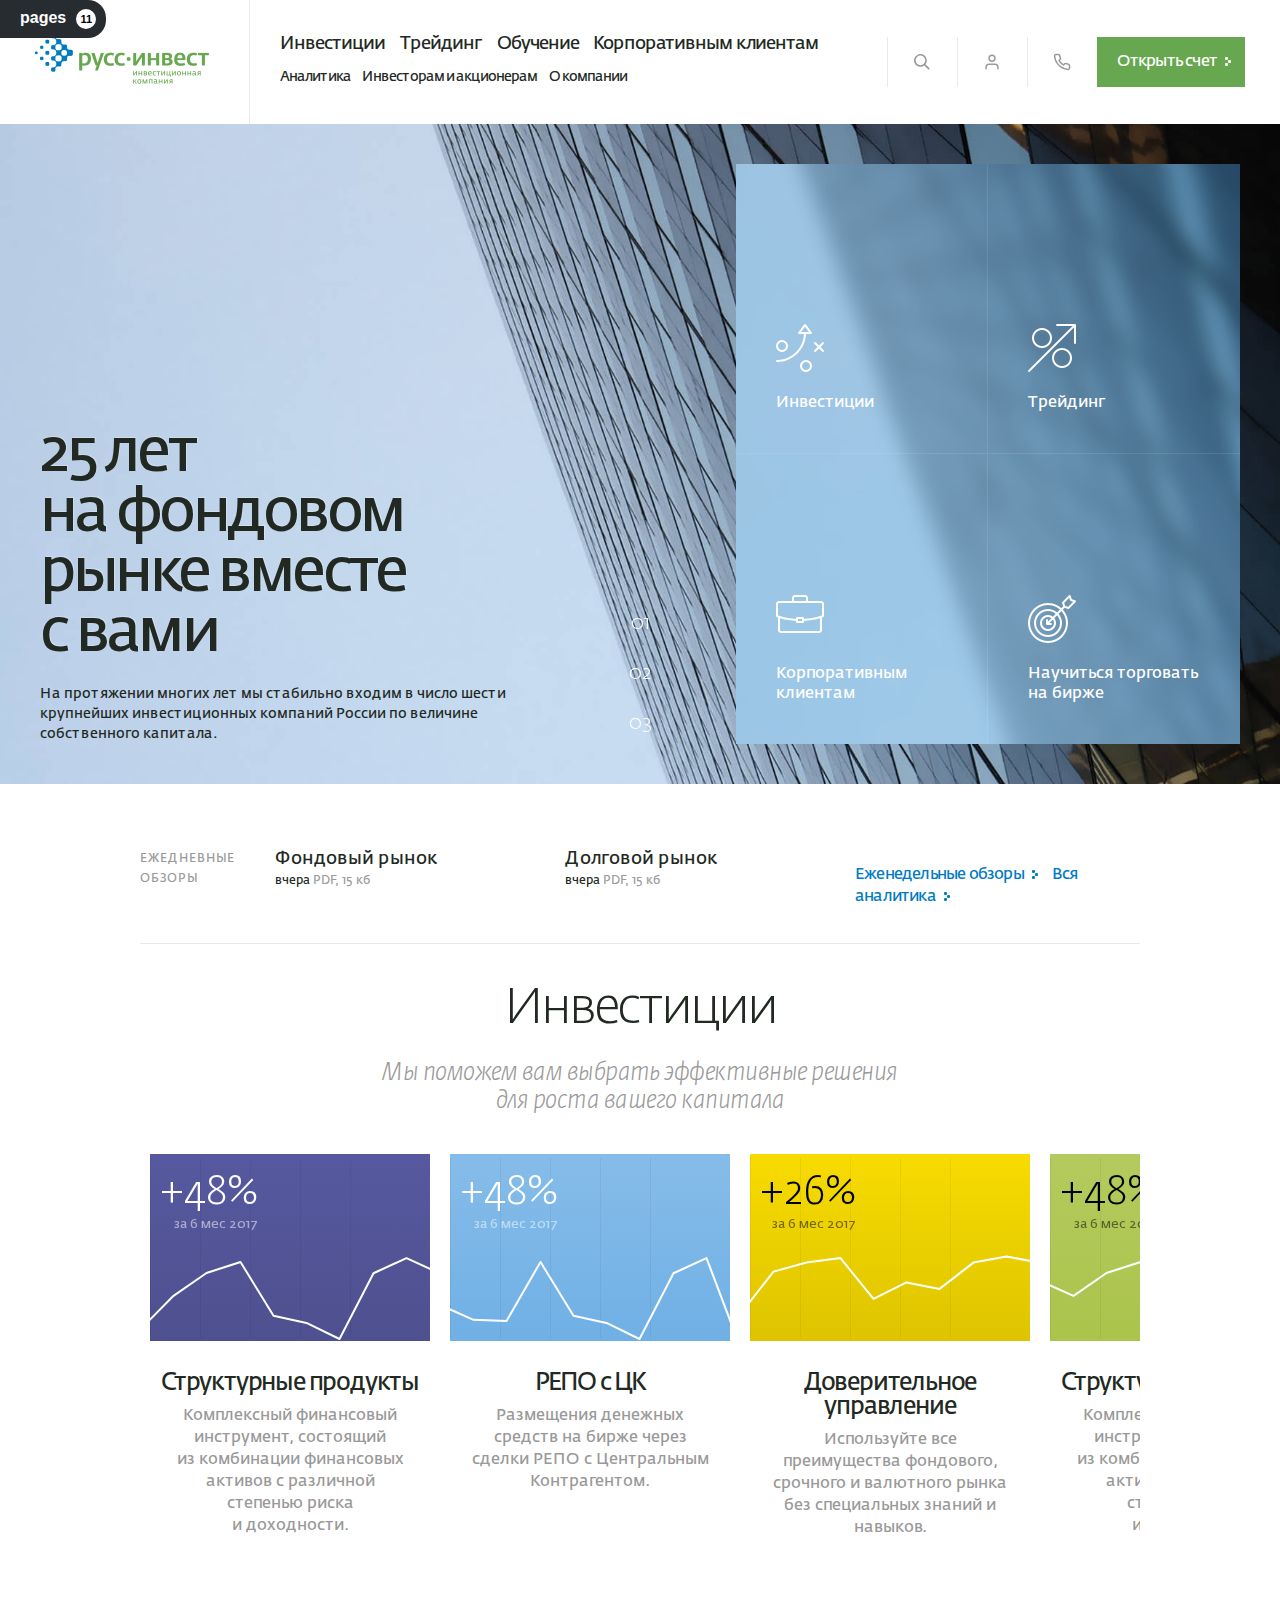
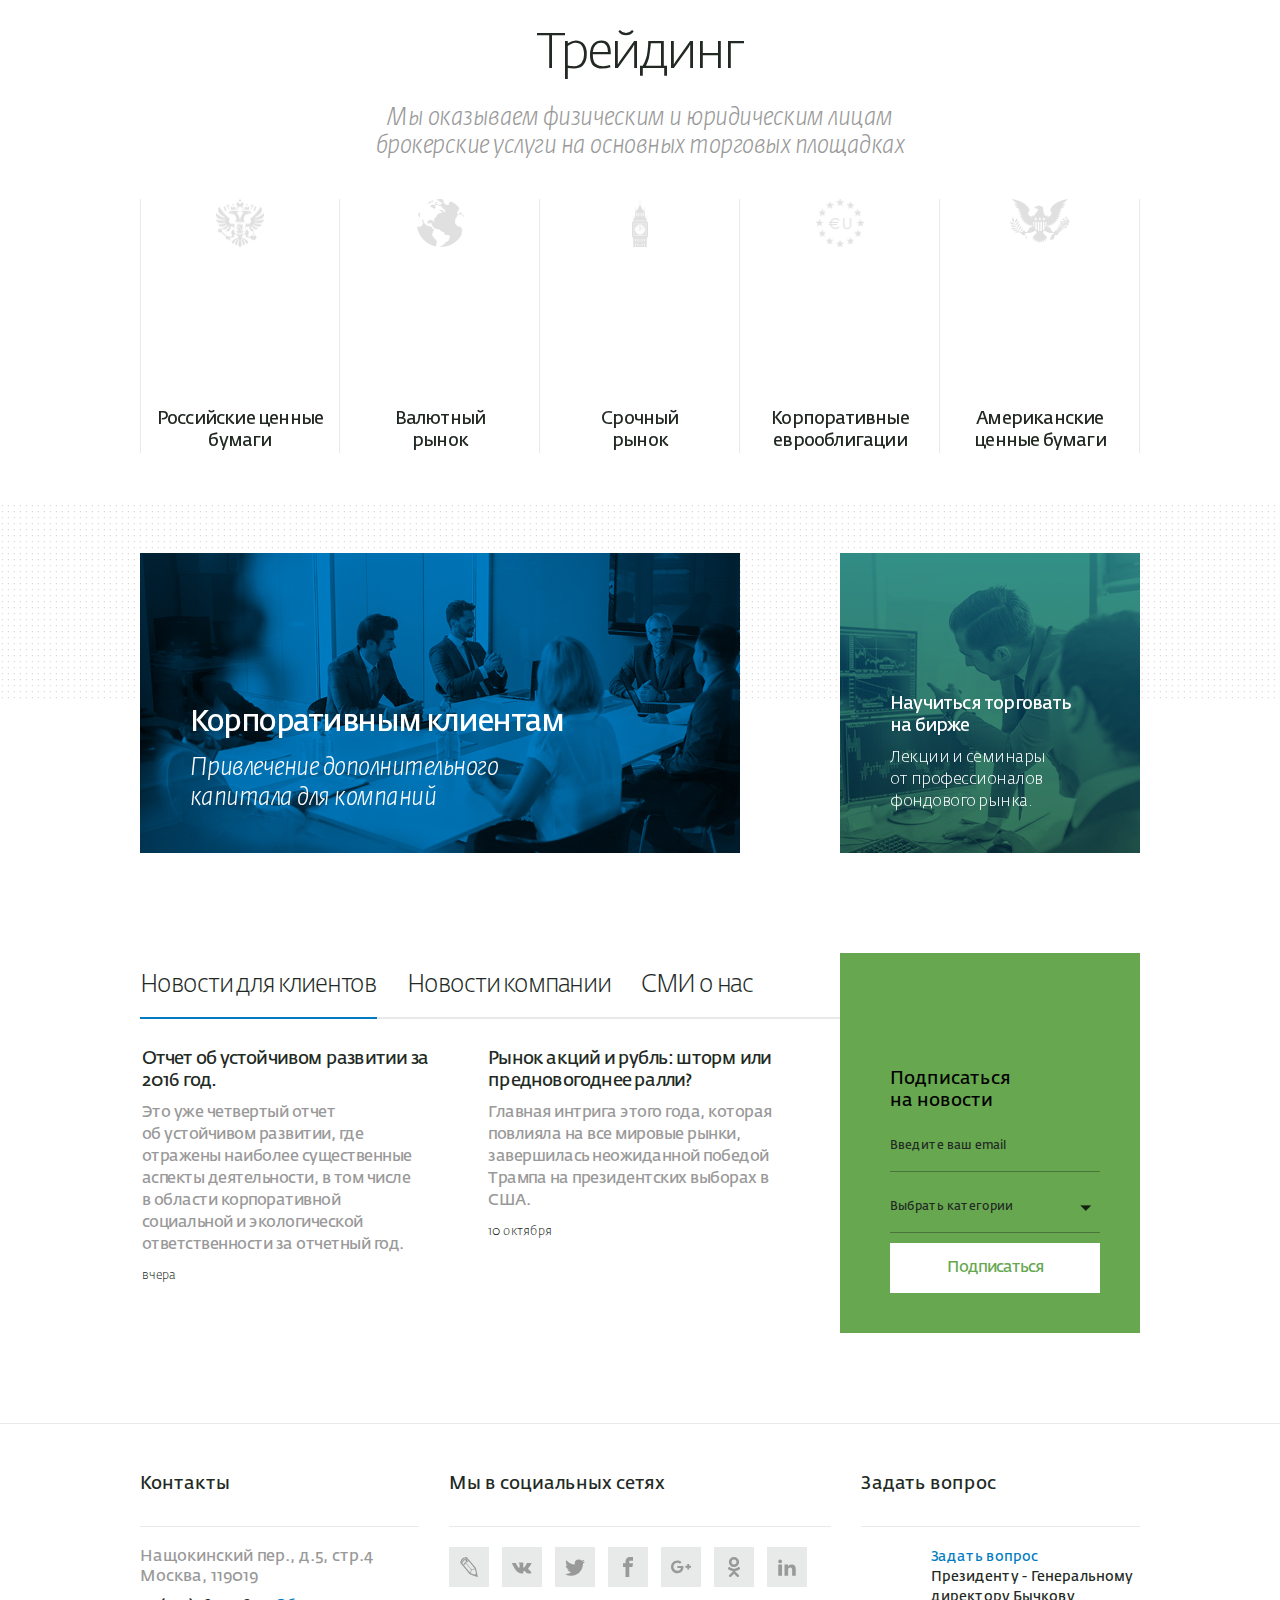
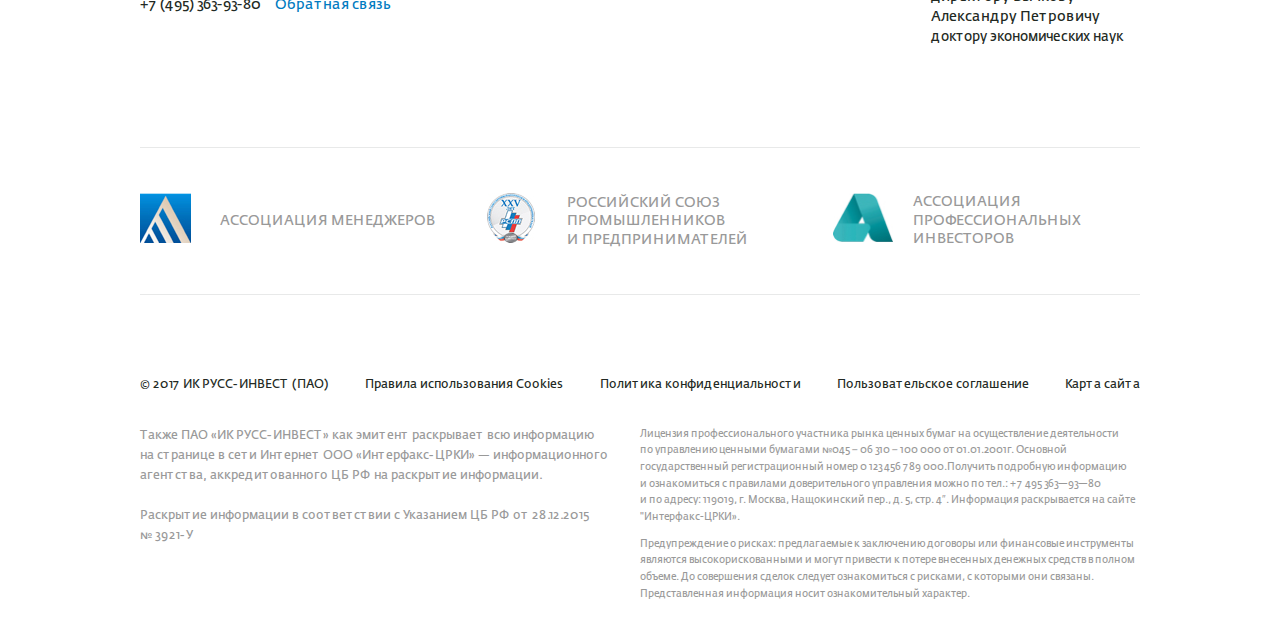
==== commit 9b151e03: "up" ====
--- a/index.html
+++ b/index.html
@@ -1093,6 +1093,152 @@
     </div>
   </footer>
 
+  <!--  PageList  -->
+  <style>
+    #pagelist {
+      position: fixed;
+      width: 320px;
+      background-color: #272c31;
+      background: repeating-linear-gradient(
+        45deg,
+        #272c31,
+        #272c31 10px,
+        #2b3136 10px,
+        #2b3136 20px
+      );
+      top: 0;
+      bottom: 0;
+      z-index: 2;
+      font-family: inherit;
+      transform: translateX(-100%);
+      transition: transform .5s, box-shadow .3s;
+      box-shadow: 8px 0 20px rgba(0, 0, 0, 0);
+    }
+  
+    #pagelist ul {
+      list-style-type: none;
+      margin: 0;
+      padding: 0;
+    }
+  
+    #pagelist ul li {
+      display: block;
+    }
+  
+    input[name="__pageListInput"] {
+      display: none;
+      
+    }
+  
+    input[name="__pageListInput"]:checked + #pagelist {
+      transform: translateX(0);
+      box-shadow: 8px 0 20px rgba(0, 0, 0, 0.27);
+    }
+  
+    input[name="__pageListInput"]:checked + #pagelist label {
+      opacity: 1;
+    }
+  
+    #pagelist ul li a{
+      display: block;
+      color: #fff;
+      text-decoration: none;
+      padding: 16px 20px;
+  
+      font-size: 14px;
+      line-height: 18px;
+      transition: color .3s, background-color .3s;
+      border-bottom: 1px solid rgba(255, 255, 255, .05);
+    }
+  
+    #pagelist ul li a:hover {
+      background-color: rgba(0, 0, 0, .35);
+      color: #fff;
+    }
+  
+    #pagelist label{
+      position: absolute;
+      height: 38px;
+      line-height: 36px;
+      background-color: #272c31;
+      left: 100%;
+      top: 0;
+      cursor: pointer;
+      padding-left: 20px;
+      padding-right: 40px;
+      color: #fff;
+      font-family: Arial, sans-serif;
+      font-weight: bold;
+      opacity: .5;
+      transition: opacity .3s;
+      border-top-right-radius: 18px;
+      border-bottom-right-radius: 18px;
+      white-space: nowrap;
+    }
+  
+    #pagelist label span {
+      display: inline-block;
+      vertical-align: middle;
+      background-color: #fff;
+      color: #000;
+      position: absolute;
+      font-size: 11px;
+      line-height: 12px;
+      width: 20px;
+      height: 20px;
+      border-radius: 50%;
+      text-align: center;
+      line-height: 21px;
+      top: 50%;
+      margin-top: -10px;
+      right: 10px;
+    }
+  
+    #pagelist label:hover {
+      opacity: 1;
+    }
+    #pagelist > div {
+      position: absolute;
+      top: 0;
+      left: 0;
+      width: 100%;
+      height: 100%;
+      overflow-y: auto;
+      padding-top: 32px;
+    }
+  </style>
+  <input type="checkbox" name="__pageListInput" id="__pageListInput">
+  <div id="pagelist">
+    <label for="__pageListInput">pages <span>11</span>
+    </label>
+    <div>
+      <ul>
+        <li><a href="/">1.&nbsp;Главная страница</a>
+        </li>
+        <li><a href="/invest.html">2.&nbsp;Инвестиции</a>
+        </li>
+        <li><a href="/trading.html">3.&nbsp;Трейдинг</a>
+        </li>
+        <li><a href="/about.html">4.&nbsp;О компании</a>
+        </li>
+        <li><a href="/learn_trading.html">5.&nbsp;Обучение</a>
+        </li>
+        <li><a href="/corporate.html">6.&nbsp;Корпоративным клиентам</a>
+        </li>
+        <li><a href="/analytics.html">7.&nbsp;Аналитика</a>
+        </li>
+        <li><a href="/investors.html">8.&nbsp;Инвесторам и&nbsp;акционерам</a>
+        </li>
+        <li><a href="/economist.html">9.&nbsp;Страничка главного экономиста</a>
+        </li>
+        <li><a href="/404.html">10.&nbsp;Страница 404</a>
+        </li>
+        <li><a href="/style.html">11.&nbsp;Страница стилей</a>
+        </li>
+      </ul>
+    </div>
+  </div>
+  <!-- / PageList  -->
   <script src="javascripts/jquery-3.3.1.min.js"></script>
   <script src="javascripts/libs.js"></script>
 
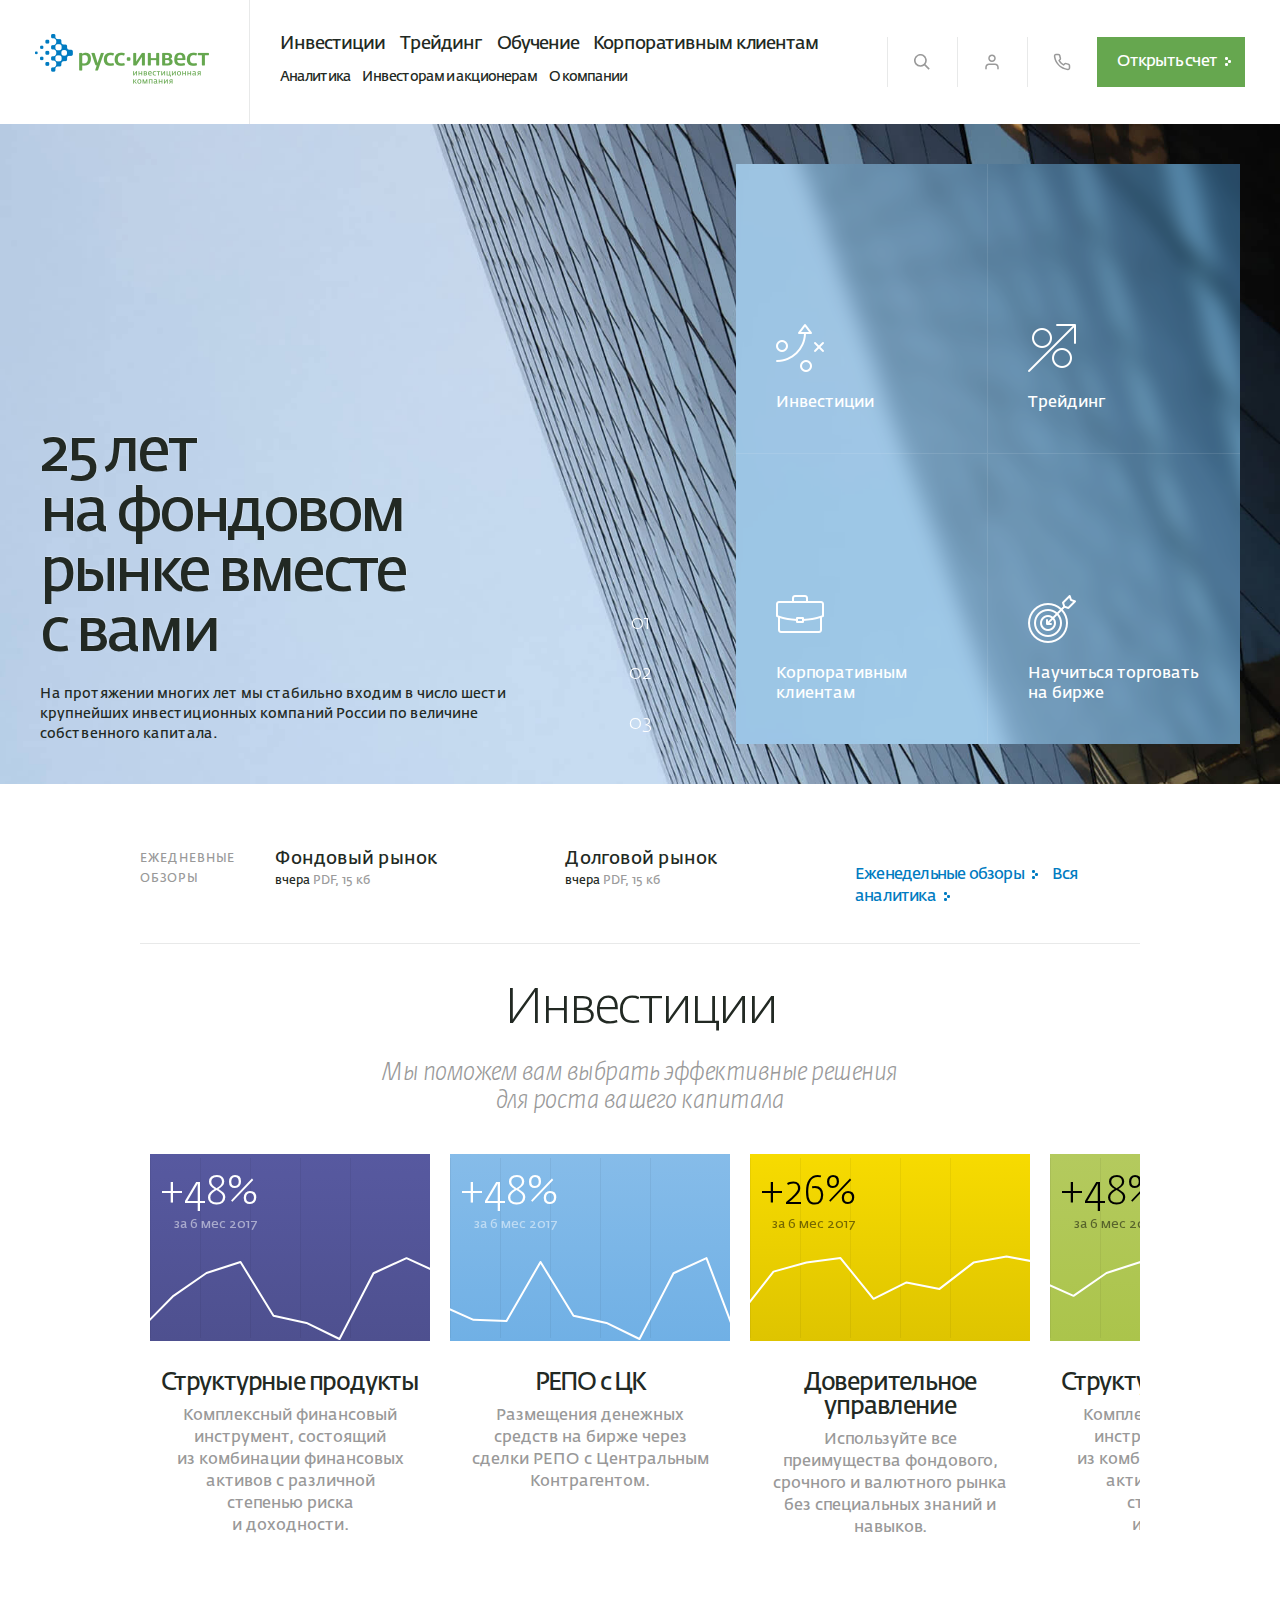
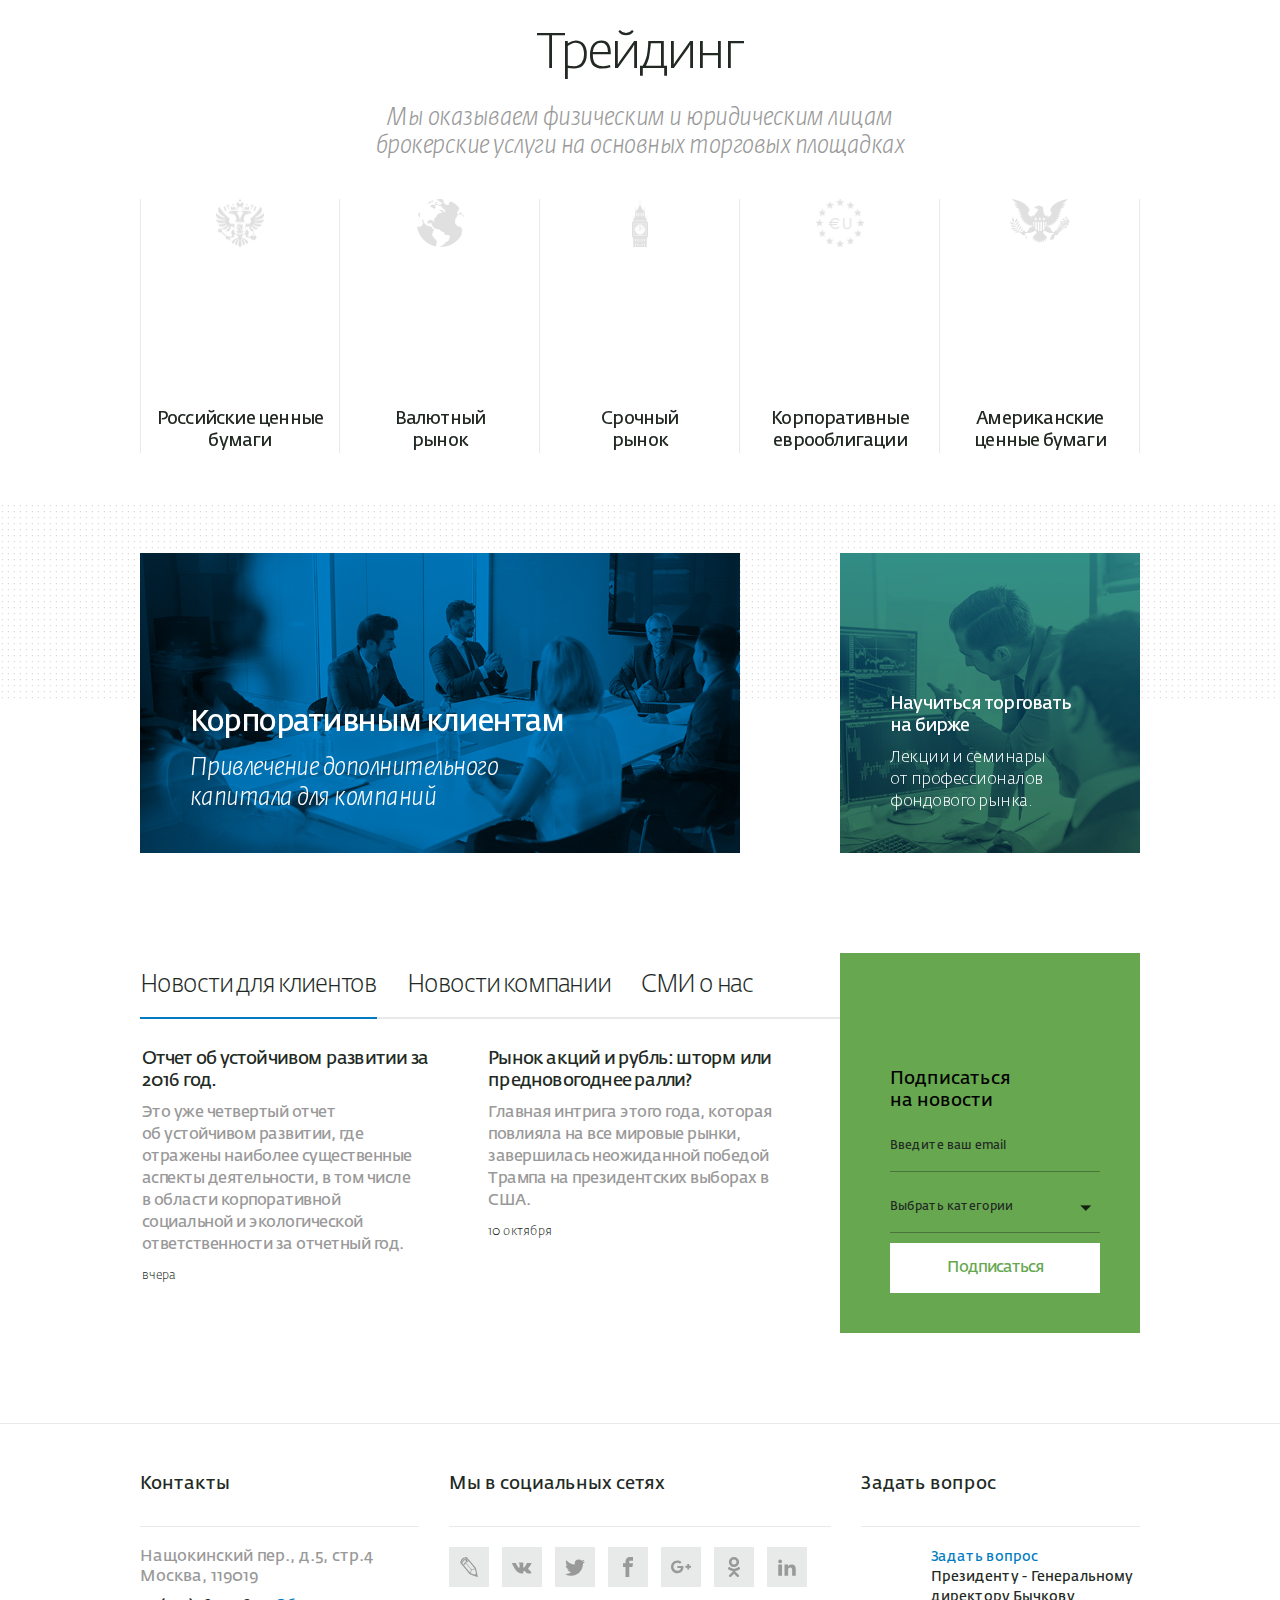
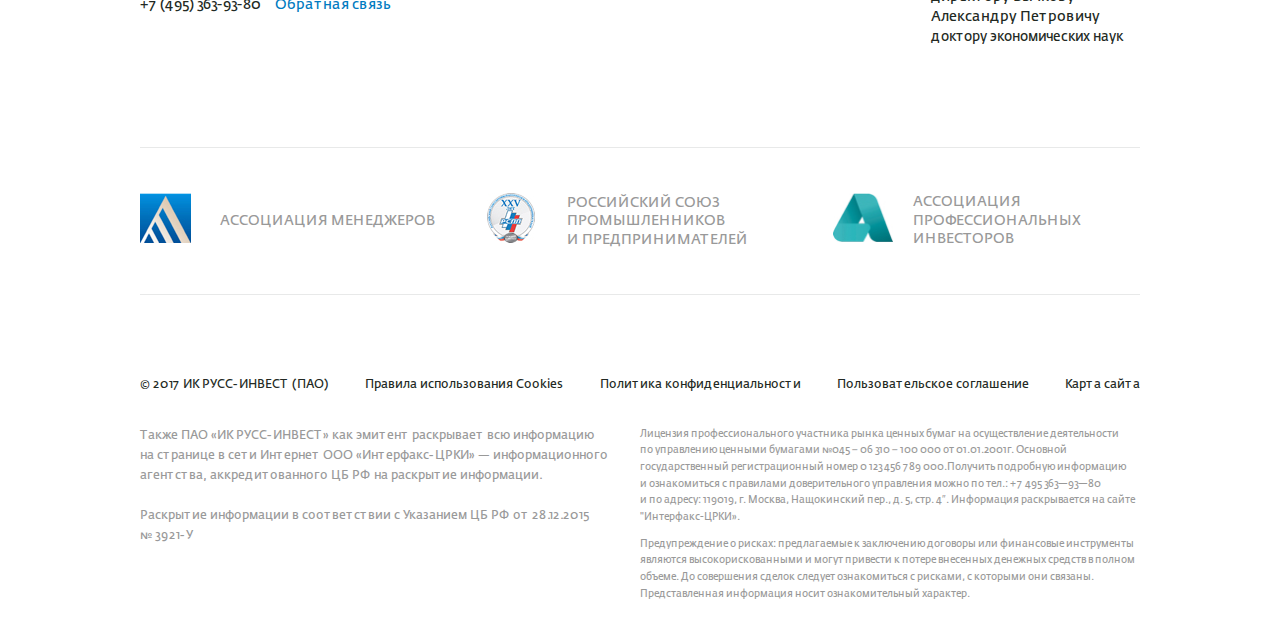
==== commit c01d27d4: "+flot" ====
--- a/index.html
+++ b/index.html
@@ -1093,154 +1093,9 @@
     </div>
   </footer>
 
-  <!--  PageList  -->
-  <style>
-    #pagelist {
-      position: fixed;
-      width: 320px;
-      background-color: #272c31;
-      background: repeating-linear-gradient(
-        45deg,
-        #272c31,
-        #272c31 10px,
-        #2b3136 10px,
-        #2b3136 20px
-      );
-      top: 0;
-      bottom: 0;
-      z-index: 2;
-      font-family: inherit;
-      transform: translateX(-100%);
-      transition: transform .5s, box-shadow .3s;
-      box-shadow: 8px 0 20px rgba(0, 0, 0, 0);
-    }
-  
-    #pagelist ul {
-      list-style-type: none;
-      margin: 0;
-      padding: 0;
-    }
-  
-    #pagelist ul li {
-      display: block;
-    }
-  
-    input[name="__pageListInput"] {
-      display: none;
-      
-    }
-  
-    input[name="__pageListInput"]:checked + #pagelist {
-      transform: translateX(0);
-      box-shadow: 8px 0 20px rgba(0, 0, 0, 0.27);
-    }
-  
-    input[name="__pageListInput"]:checked + #pagelist label {
-      opacity: 1;
-    }
-  
-    #pagelist ul li a{
-      display: block;
-      color: #fff;
-      text-decoration: none;
-      padding: 16px 20px;
-  
-      font-size: 14px;
-      line-height: 18px;
-      transition: color .3s, background-color .3s;
-      border-bottom: 1px solid rgba(255, 255, 255, .05);
-    }
-  
-    #pagelist ul li a:hover {
-      background-color: rgba(0, 0, 0, .35);
-      color: #fff;
-    }
-  
-    #pagelist label{
-      position: absolute;
-      height: 38px;
-      line-height: 36px;
-      background-color: #272c31;
-      left: 100%;
-      top: 0;
-      cursor: pointer;
-      padding-left: 20px;
-      padding-right: 40px;
-      color: #fff;
-      font-family: Arial, sans-serif;
-      font-weight: bold;
-      opacity: .5;
-      transition: opacity .3s;
-      border-top-right-radius: 18px;
-      border-bottom-right-radius: 18px;
-      white-space: nowrap;
-    }
-  
-    #pagelist label span {
-      display: inline-block;
-      vertical-align: middle;
-      background-color: #fff;
-      color: #000;
-      position: absolute;
-      font-size: 11px;
-      line-height: 12px;
-      width: 20px;
-      height: 20px;
-      border-radius: 50%;
-      text-align: center;
-      line-height: 21px;
-      top: 50%;
-      margin-top: -10px;
-      right: 10px;
-    }
-  
-    #pagelist label:hover {
-      opacity: 1;
-    }
-    #pagelist > div {
-      position: absolute;
-      top: 0;
-      left: 0;
-      width: 100%;
-      height: 100%;
-      overflow-y: auto;
-      padding-top: 32px;
-    }
-  </style>
-  <input type="checkbox" name="__pageListInput" id="__pageListInput">
-  <div id="pagelist">
-    <label for="__pageListInput">pages <span>11</span>
-    </label>
-    <div>
-      <ul>
-        <li><a href="/">1.&nbsp;Главная страница</a>
-        </li>
-        <li><a href="/invest.html">2.&nbsp;Инвестиции</a>
-        </li>
-        <li><a href="/trading.html">3.&nbsp;Трейдинг</a>
-        </li>
-        <li><a href="/about.html">4.&nbsp;О компании</a>
-        </li>
-        <li><a href="/learn_trading.html">5.&nbsp;Обучение</a>
-        </li>
-        <li><a href="/corporate.html">6.&nbsp;Корпоративным клиентам</a>
-        </li>
-        <li><a href="/analytics.html">7.&nbsp;Аналитика</a>
-        </li>
-        <li><a href="/investors.html">8.&nbsp;Инвесторам и&nbsp;акционерам</a>
-        </li>
-        <li><a href="/economist.html">9.&nbsp;Страничка главного экономиста</a>
-        </li>
-        <li><a href="/404.html">10.&nbsp;Страница 404</a>
-        </li>
-        <li><a href="/style.html">11.&nbsp;Страница стилей</a>
-        </li>
-      </ul>
-    </div>
-  </div>
-  <!-- / PageList  -->
   <script src="javascripts/jquery-3.3.1.min.js"></script>
   <script src="javascripts/libs.js"></script>
+  <script src="javascripts/flot/jquery.flot.js"></script>
 
   <script src="javascripts/common.js"></script>
 </body>
